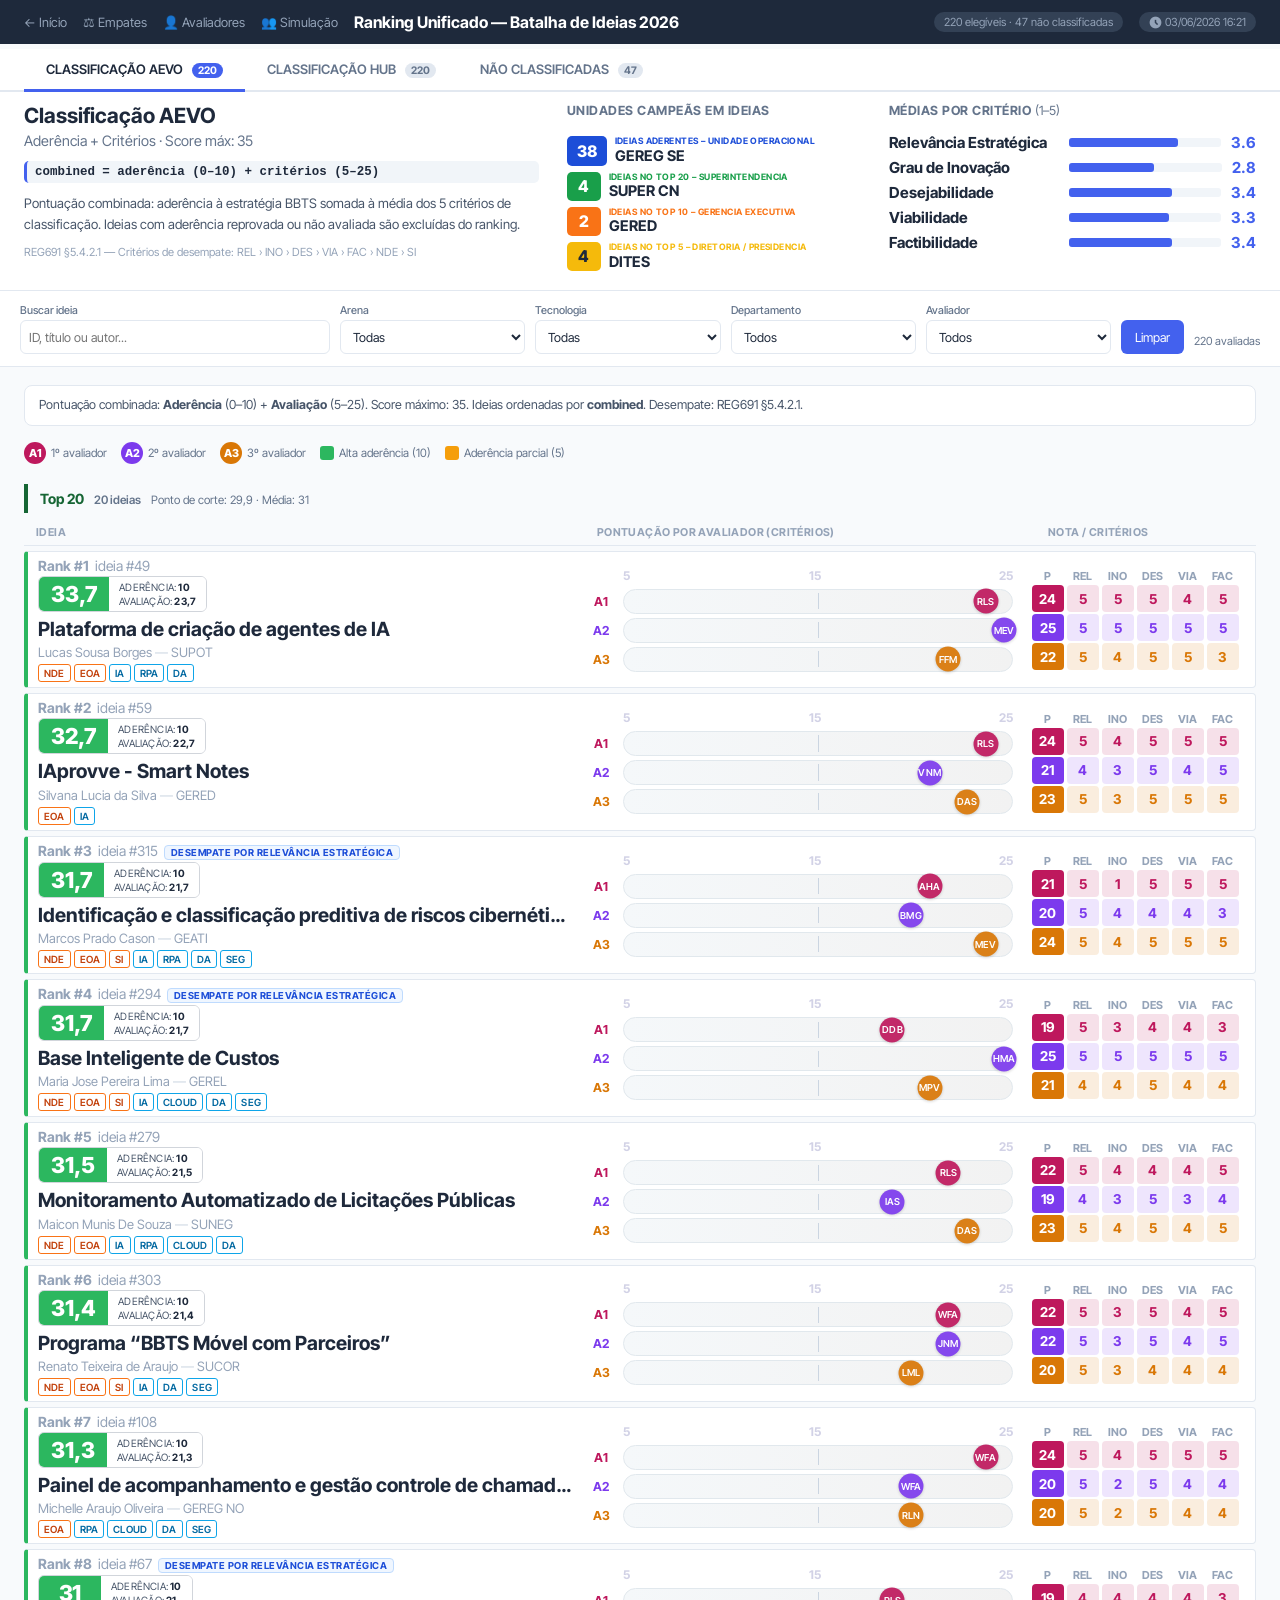
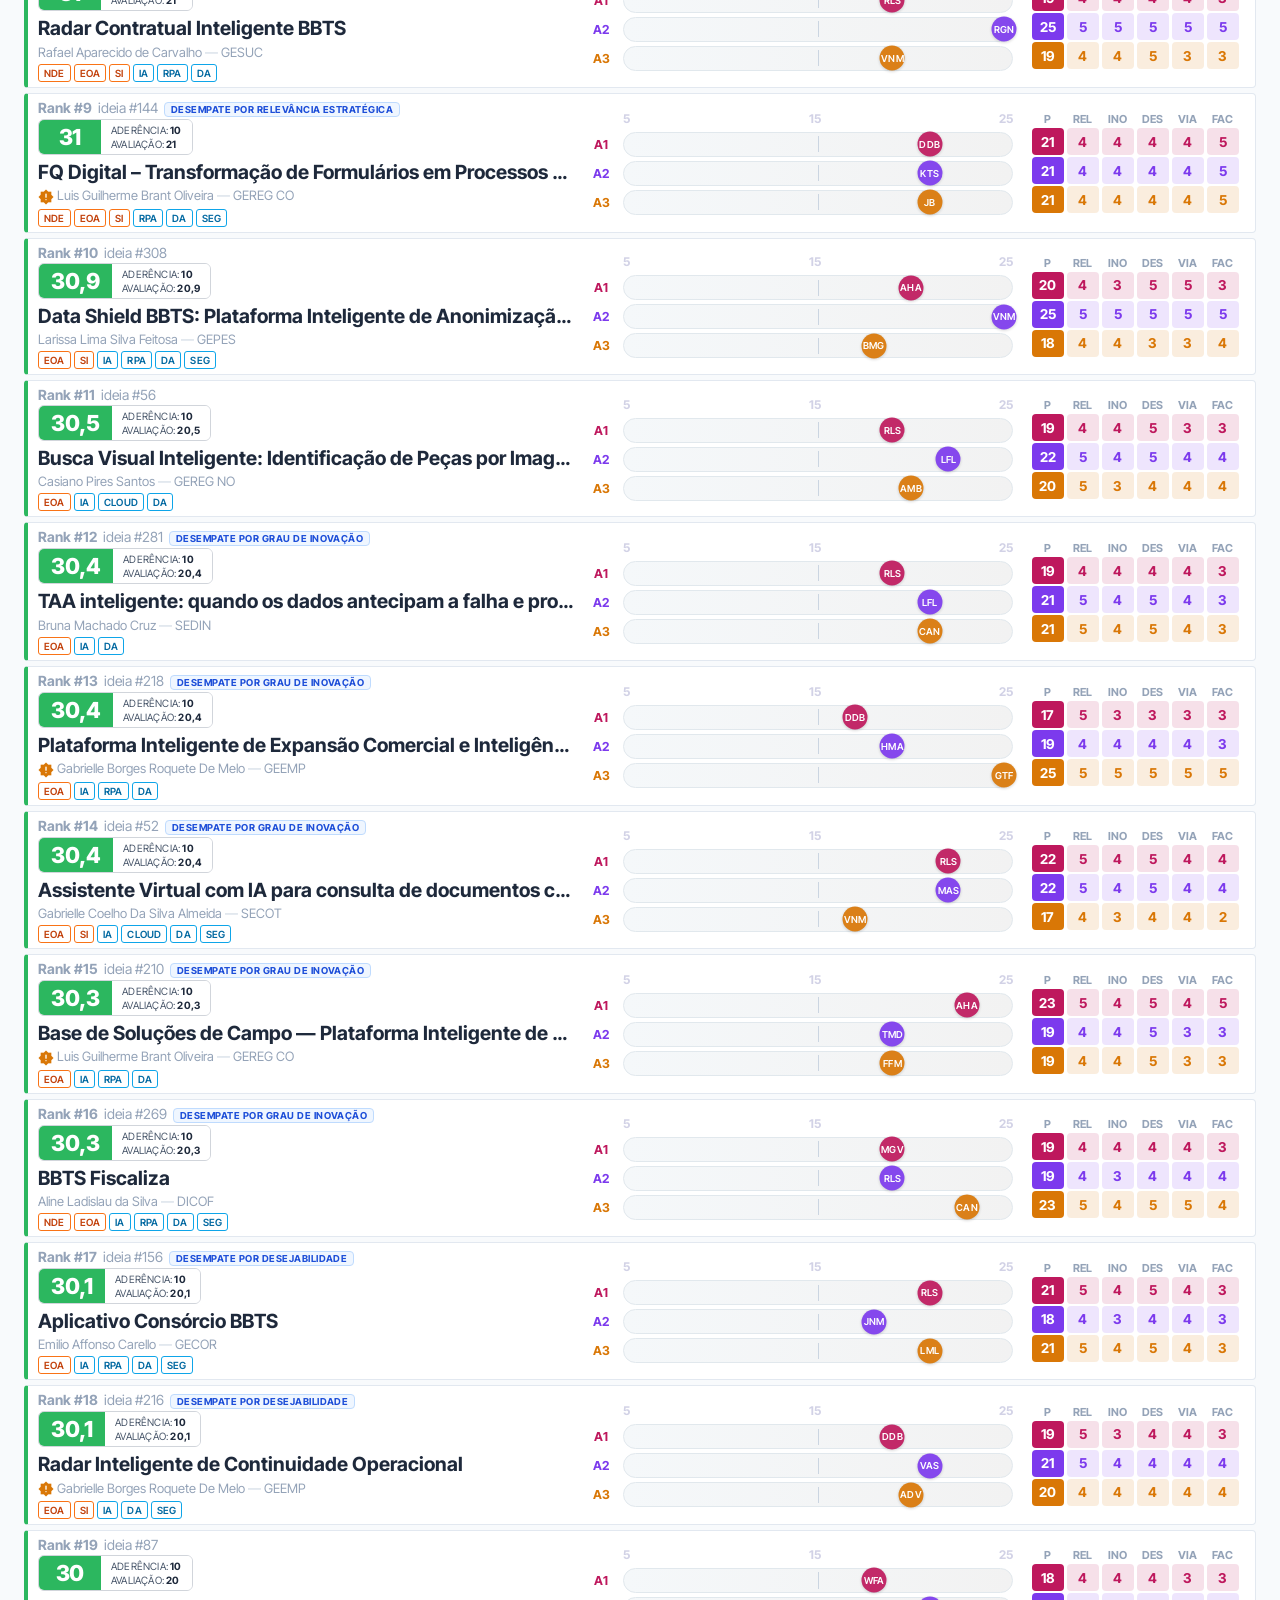
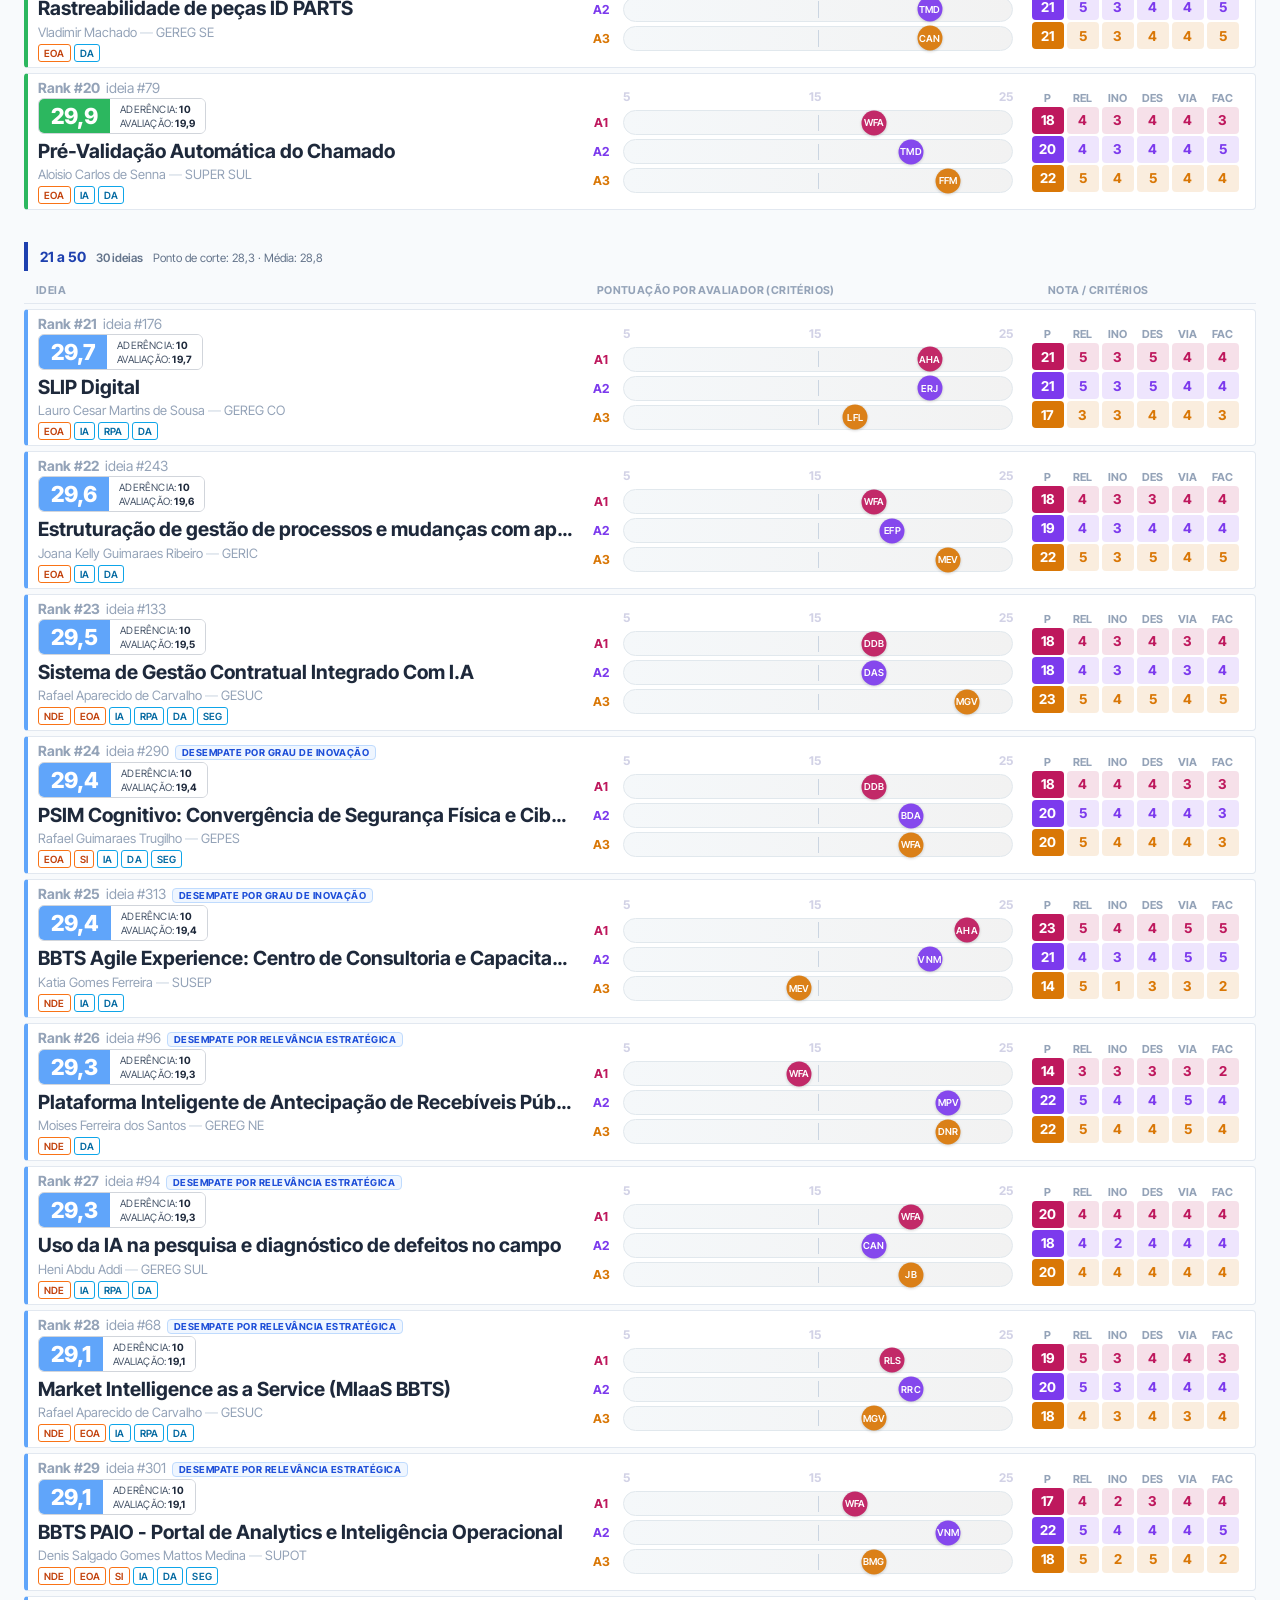
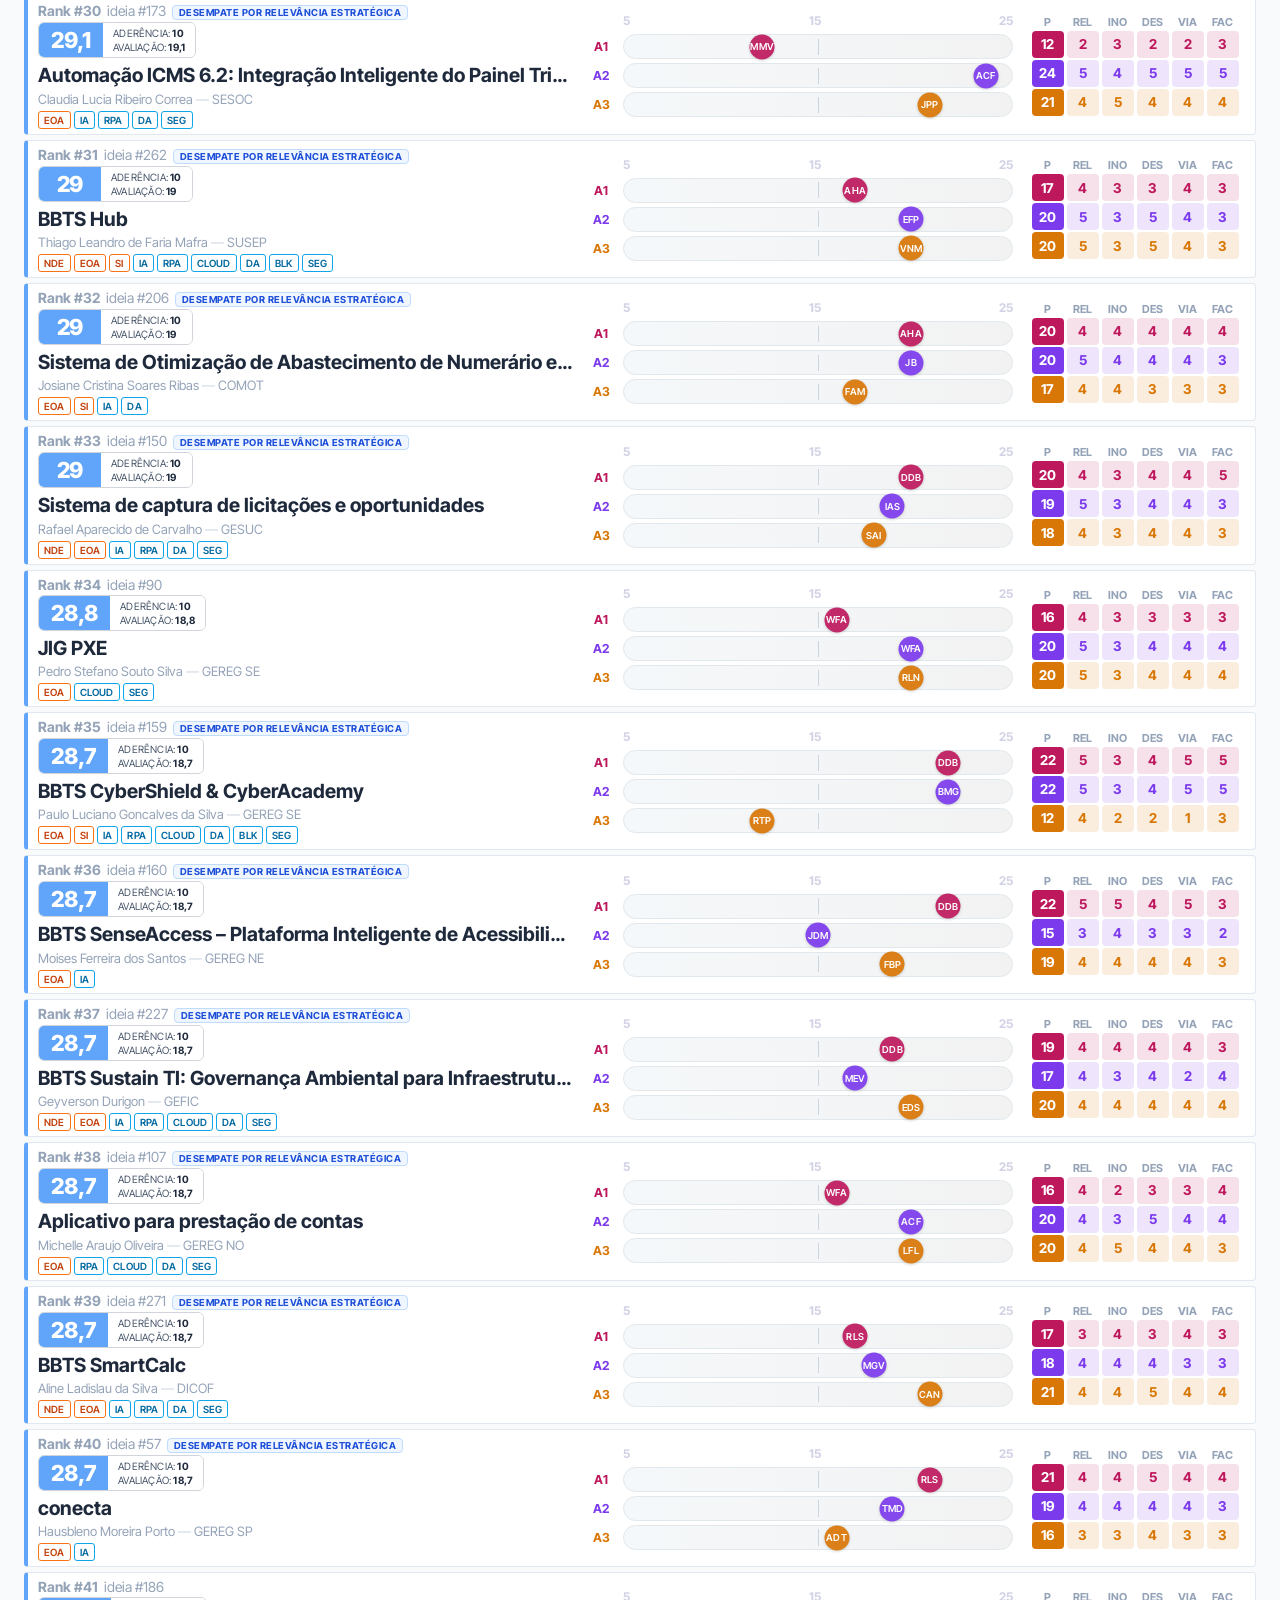
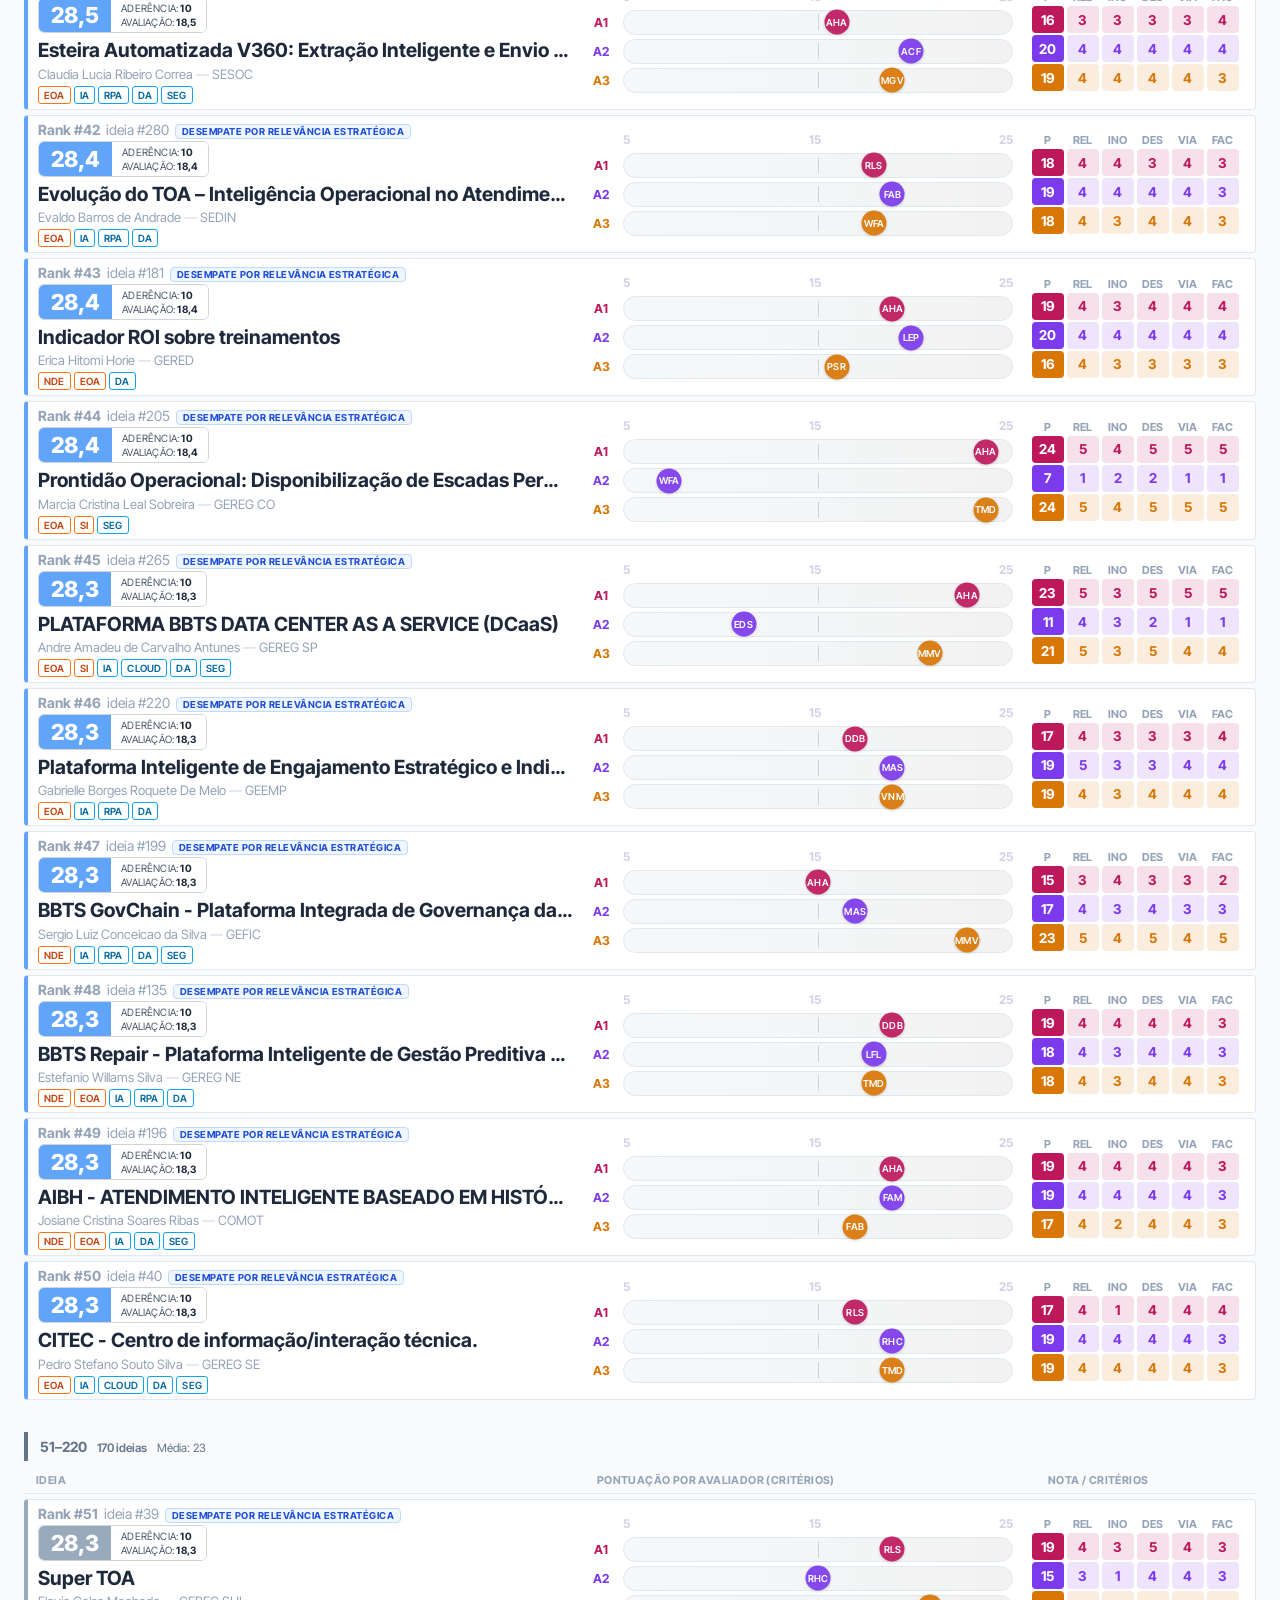
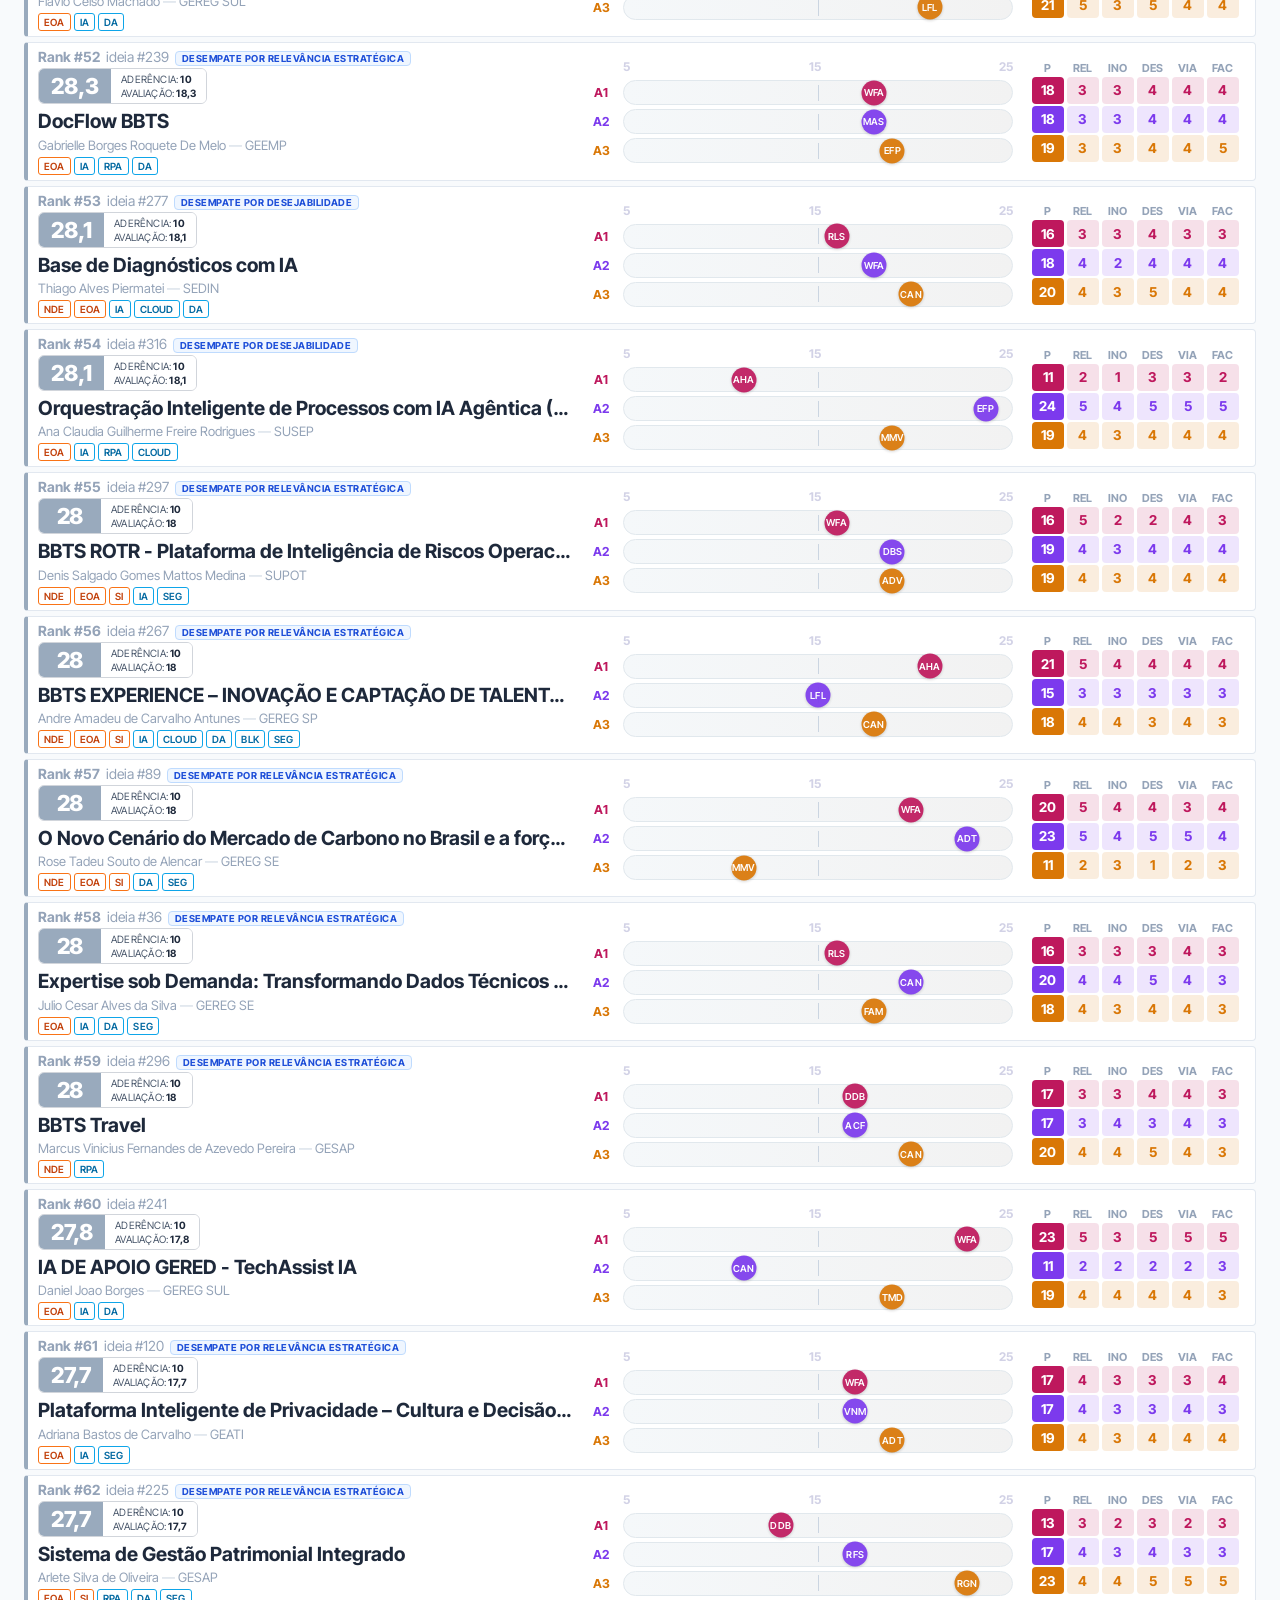
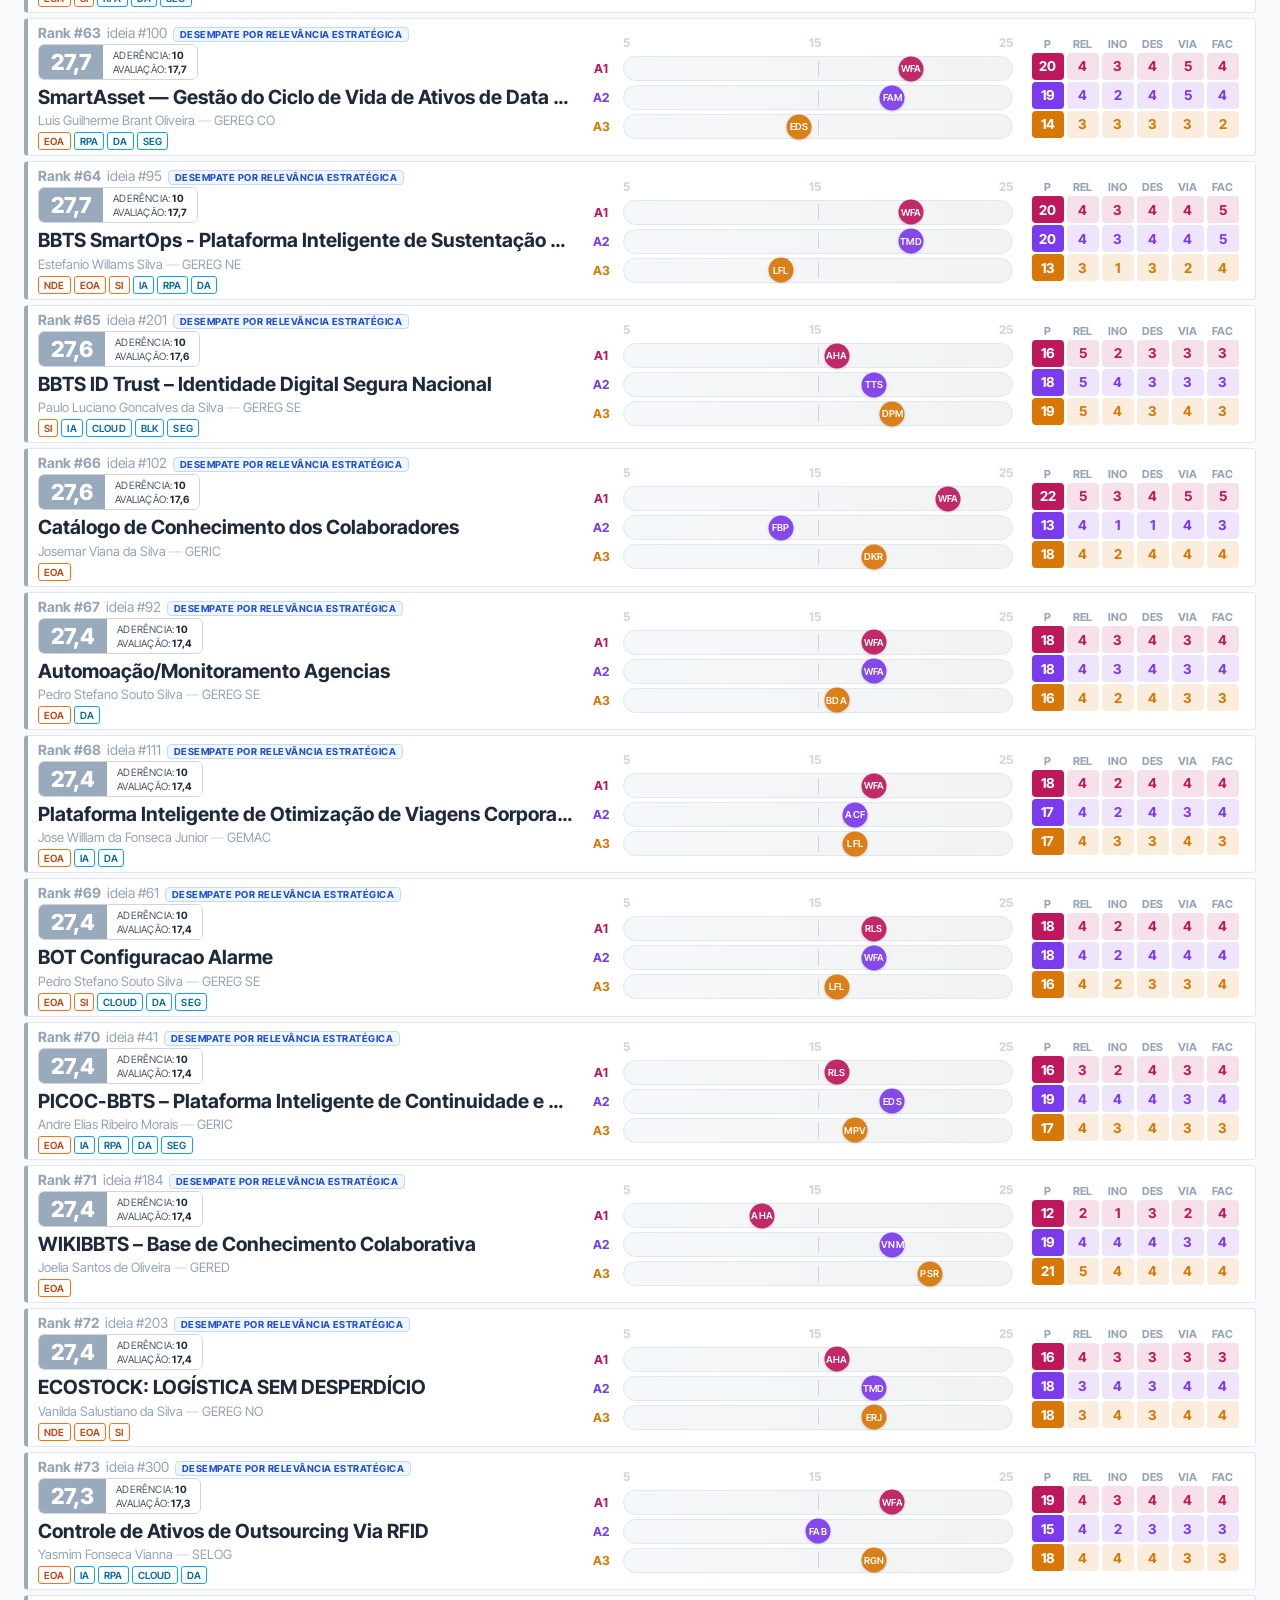
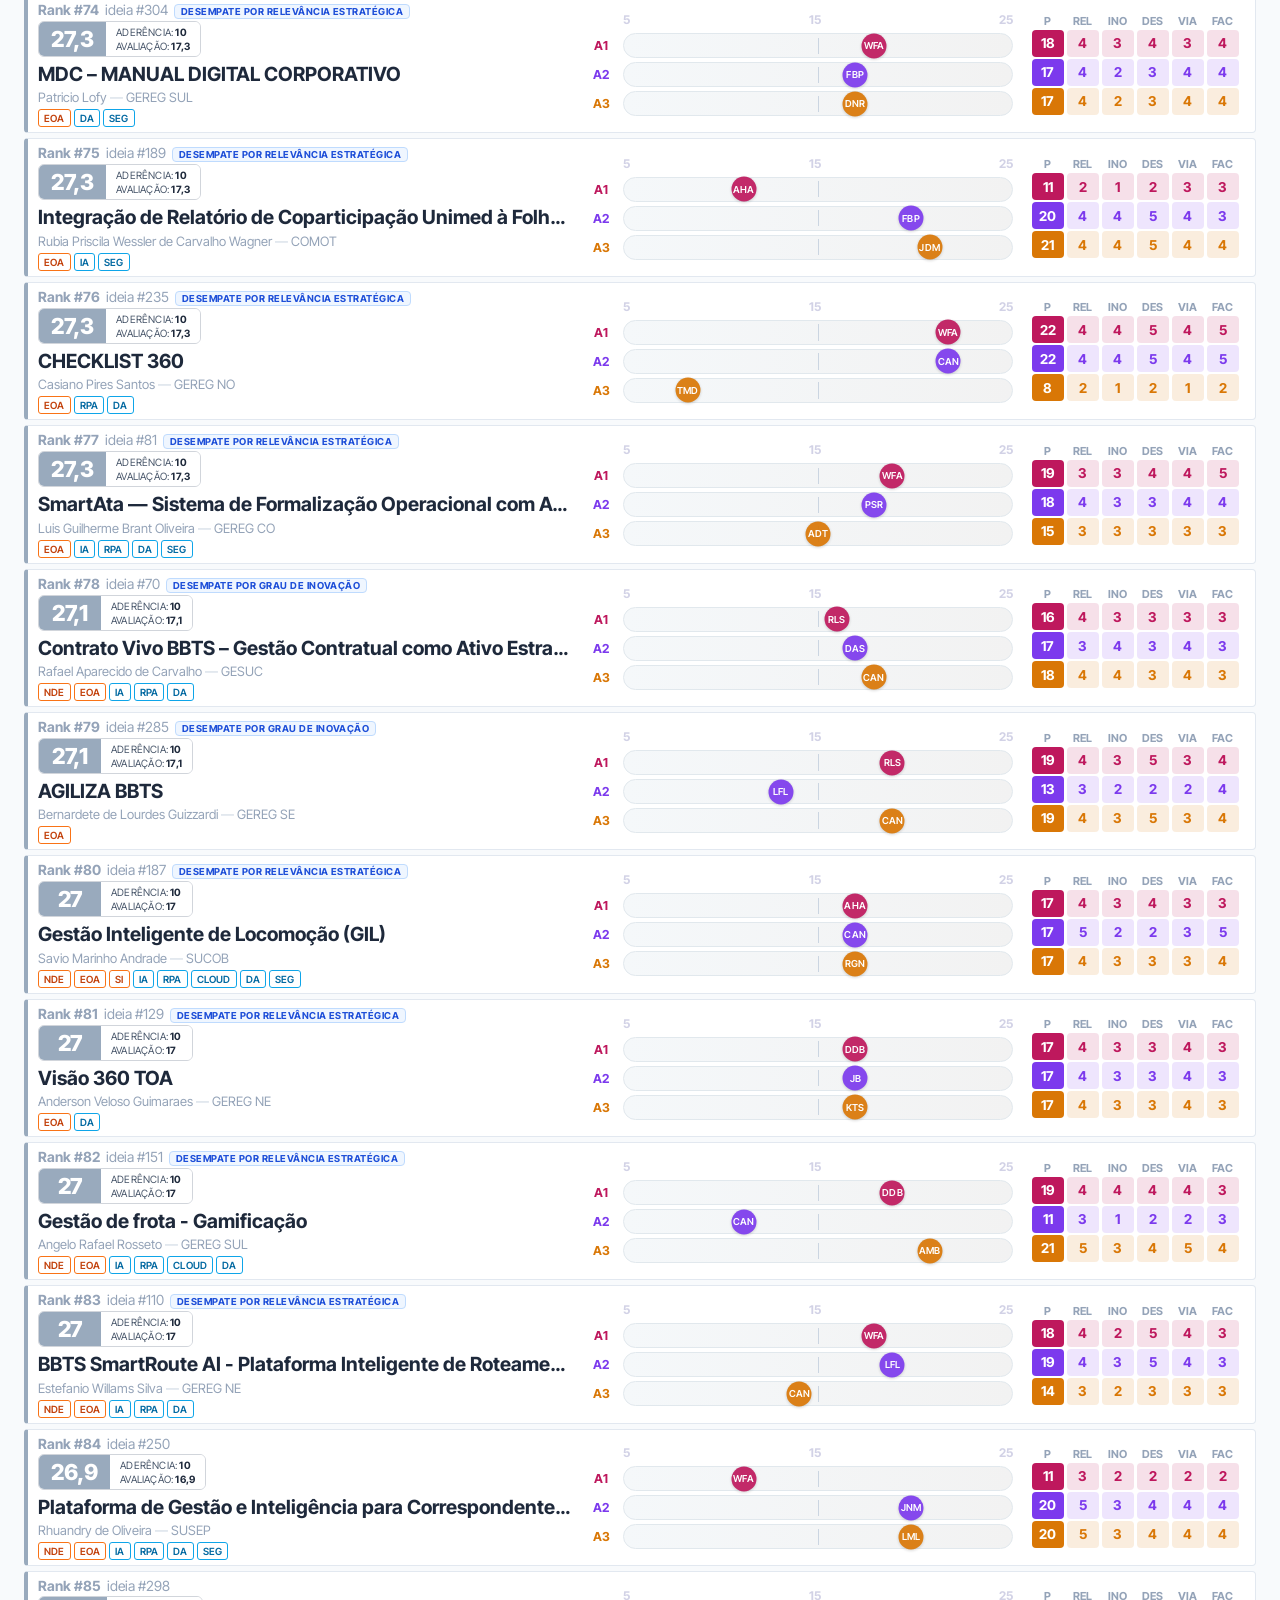
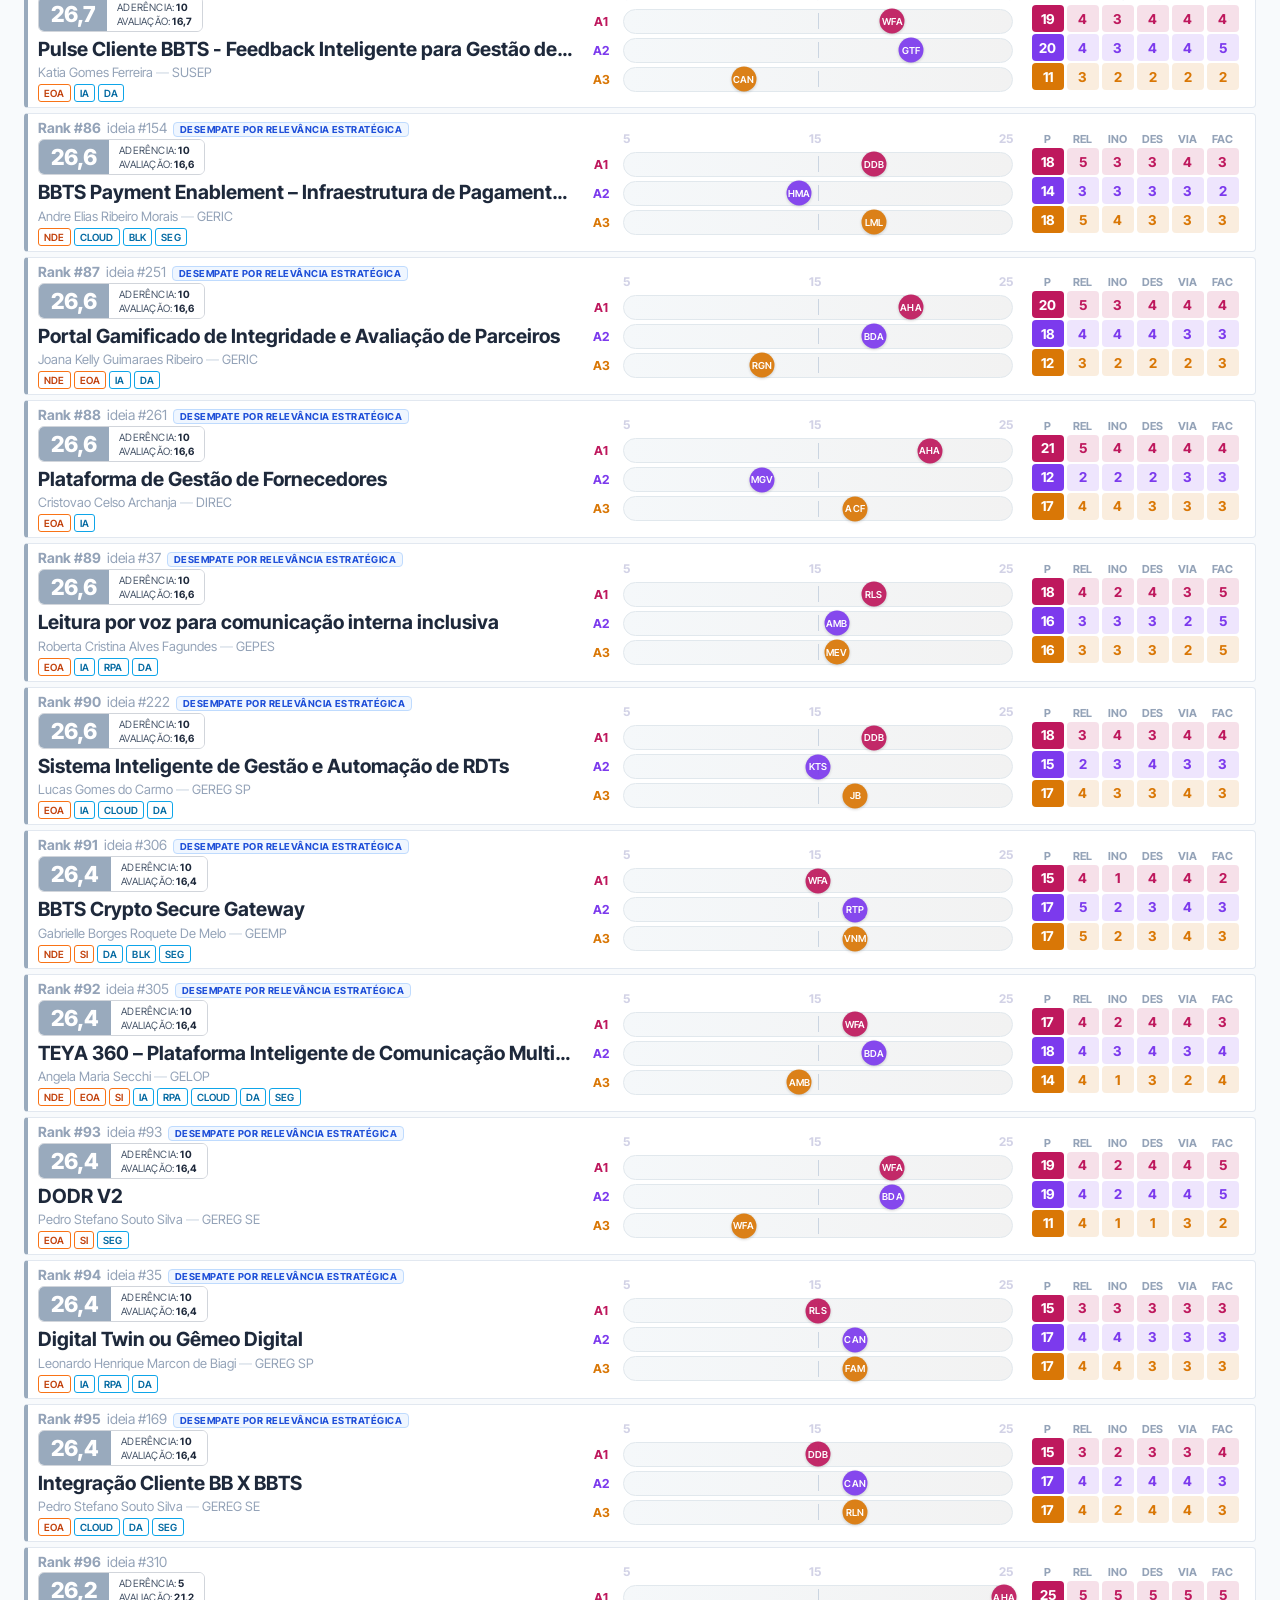
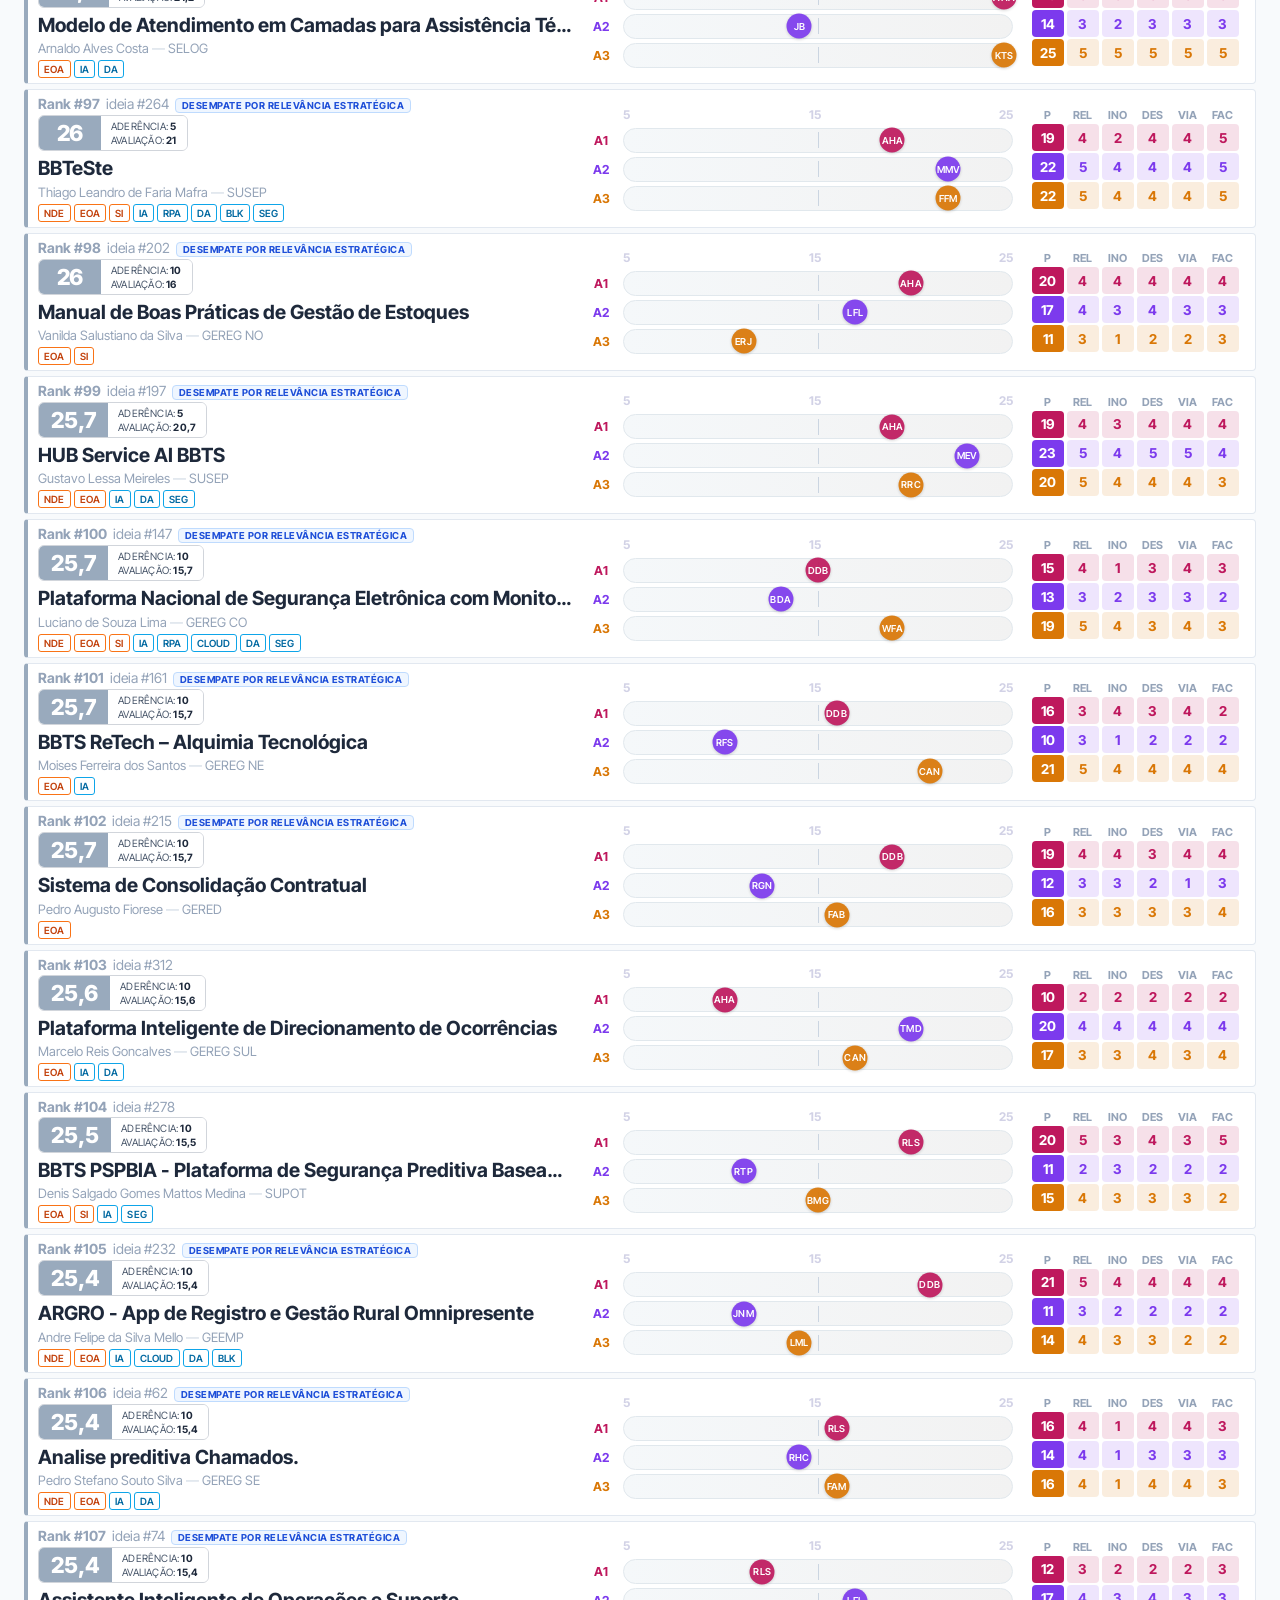
==== index.html @ 80dd2f0e "Atualizar ranking Batalha de Ideias 2026" ====
<!DOCTYPE html>
<html lang="pt-BR">
<head>
<meta charset="UTF-8">
<meta name="viewport" content="width=device-width,initial-scale=1">
<title>Ranking Unificado — Batalha de Ideias 2026</title>
<link rel="preconnect" href="https://fonts.googleapis.com">
<link rel="preconnect" href="https://fonts.gstatic.com" crossorigin>
<link href="https://fonts.googleapis.com/css2?family=Inter+Tight:ital,wght@0,300;0,400;0,500;0,600;0,700;1,400&display=swap" rel="stylesheet">
<link href="https://fonts.googleapis.com/css2?family=Material+Symbols+Outlined:opsz,wght,FILL,GRAD@24,400,0,0" rel="stylesheet">
<style>
:root{--bg:#f8fafc;--borda:#e2e8f0;--cinza:#64748b;--txt:#1e293b;}
*{box-sizing:border-box;margin:0;padding:0;}
body{font-family:'Inter Tight','Segoe UI',sans-serif;background:var(--bg);color:var(--txt);font-size:16px;}

header{background:#1e293b;color:#fff;padding:12px 24px;display:flex;align-items:center;gap:16px;position:sticky;top:0;z-index:200;flex-wrap:wrap;}
header a{color:#94a3b8;text-decoration:none;font-size:0.8rem;flex-shrink:0;transition:color .12s;}
header a:hover{color:#fff;}
header h1{font-size:1rem;font-weight:700;flex:1;}
.hbadge{margin-left:auto;font-size:0.7rem;background:#334155;padding:3px 10px;border-radius:20px;color:#94a3b8;flex-shrink:0;}

/* ── Tabs ── */
.tab-bar{background:#fff;border-bottom:2px solid var(--borda);display:flex;gap:0;padding:0 24px;position:sticky;top:49px;z-index:190;}
.tab-btn{padding:12px 22px;font-size:0.82rem;font-weight:600;font-family:inherit;background:none;border:none;border-bottom:3px solid transparent;margin-bottom:-2px;cursor:pointer;color:#64748b;transition:color .12s,border-color .12s;white-space:nowrap;}
.tab-btn:hover{color:var(--txt);}
.tab-btn.active{color:#1e293b;border-bottom-color:#4361ee;}
.tab-badge{font-size:0.65rem;font-weight:700;padding:1px 6px;border-radius:10px;margin-left:6px;background:#e2e8f0;color:#64748b;}
.tab-btn.active .tab-badge{background:#4361ee;color:#fff;}

.tab-panel{display:none;}
.tab-panel.active{display:block;}

/* ── Filters ── */
.filters{display:flex;gap:10px;padding:12px 20px;flex-wrap:wrap;align-items:flex-end;background:#fff;border-bottom:1px solid var(--borda);}
.f-group{flex:1 1 0;min-width:140px;max-width:210px;display:flex;flex-direction:column;gap:3px;}
.f-group.wide{flex:2 1 0;max-width:310px;}
.f-group>label{font-size:0.68rem;color:#64748b;font-weight:500;white-space:nowrap;}
.f-group>select,.f-group>input{width:100%;height:34px;padding:5px 8px;border:1px solid var(--borda);border-radius:6px;font-size:0.78rem;background:#fff;outline:none;color:var(--txt);font-family:inherit;}
.f-group>select:focus,.f-group>input:focus{border-color:#4361ee;}
.f-clear{height:34px;padding:5px 14px;background:#4361ee;color:#fff;border:none;border-radius:6px;font-size:0.78rem;font-family:inherit;cursor:pointer;align-self:flex-end;flex-shrink:0;}
.f-clear:hover{background:#3451d1;}
.f-stats{font-size:0.7rem;color:#64748b;align-self:flex-end;padding-bottom:6px;white-space:nowrap;}

/* ── Stats bar ── */
.stat-bar{background:#fff;border-bottom:1px solid var(--borda);padding:16px 24px;display:grid;grid-template-columns:1.4fr 0.8fr 1fr;gap:28px;}
.pb-col{display:flex;flex-direction:column;gap:4px;}
.pb-name{font-size:1.31rem;font-weight:700;}
.pb-cargo{font-size:0.9rem;color:var(--cinza);}
.pb-desc{font-size:0.97rem;color:#475569;line-height:1.6;margin-top:4px;}
.pb-sec-label{font-size:0.79rem;font-weight:700;text-transform:uppercase;letter-spacing:.5px;color:var(--cinza);margin-bottom:7px;}
.pb-stats{display:flex;flex-direction:column;gap:8px;}
.pb-stat-row{display:flex;align-items:center;gap:8px;}
.pb-stat-badge{font-size:0.88rem;font-weight:700;padding:2px 10px;border-radius:20px;flex-shrink:0;min-width:38px;text-align:center;}
.pb-stat-lbl{font-size:0.88rem;color:var(--txt);}
.pb-stat-corte{font-size:0.75rem;color:#94a3b8;margin-left:4px;}
.pb-hbars{display:flex;flex-direction:column;gap:6px;margin-bottom:6px;}
.pb-hbar-row{display:flex;align-items:center;gap:10px;}
.pb-hbar-label{font-size:0.95rem;font-weight:700;color:var(--txt);min-width:170px;}
.pb-hbar-track{flex:1;background:#f1f5f9;border-radius:3px;height:9px;max-width:200px;}
.pb-hbar-fill{height:100%;border-radius:3px;transition:width .3s;}
.pb-hbar-val{font-size:0.95rem;font-weight:700;min-width:18px;text-align:right;}

/* ── Ranking rows ── */
#content{padding:18px 24px;}
.dp-intro{font-size:0.78rem;color:#475569;background:#fff;padding:10px 14px;border-radius:8px;margin-bottom:16px;border:1px solid var(--borda);line-height:1.5;}
.dp-section{margin-bottom:32px;}
.dp-section-hd{border-left:4px solid;padding:6px 0 6px 12px;margin-bottom:10px;display:flex;align-items:baseline;gap:10px;flex-wrap:wrap;}
.dp-sec-title{font-size:0.88rem;font-weight:700;}
.dp-sec-count{font-size:0.73rem;font-weight:600;color:var(--cinza);}
.dp-sec-desc{font-size:0.72rem;color:var(--cinza);}
.dp-axis-hdr{display:grid;grid-template-columns:5fr 4fr 220px;gap:12px;padding:2px 0 6px;border-bottom:1px solid #e2e8f0;margin-bottom:4px;}
.dp-axis-rank-hdr{font-size:0.68rem;color:#94a3b8;font-weight:700;text-transform:uppercase;letter-spacing:.4px;padding:0 12px;}
.dp-row{display:grid;grid-template-columns:5fr 4fr 220px;gap:12px;padding:5px 10px;margin:5px 0;border:1px solid #e2e8f0;border-left:4px solid #cbd5e1;align-items:center;cursor:pointer;border-radius:4px;background:#fff;}
.dp-row:hover{background:#eef2ff!important;}
.dp-label{min-width:0;}
.dp-rank-row{display:flex;align-items:baseline;gap:6px;margin-bottom:2px;}
.dp-rank-lbl{font-size:0.875rem;font-weight:700;color:#94a3b8;}
.dp-idea-id{font-size:0.875rem;font-weight:400;color:#94a3b8;}
.dp-ltitle{font-size:1.22rem;font-weight:700;color:var(--txt);line-height:1.3;white-space:nowrap;overflow:hidden;text-overflow:ellipsis;}
.dp-lautor{font-size:0.81rem;color:#94a3b8;margin-top:2px;white-space:nowrap;overflow:hidden;text-overflow:ellipsis;align-items:start;}
.dp-chips{display:flex;gap:3px;flex-wrap:wrap;margin-top:4px;}
.dp-chip{font-size:0.62rem;font-weight:600;padding:2px 5px;border-radius:3px;border:1px solid #CDCDCD;background:transparent;color:#64748b;white-space:nowrap;letter-spacing:.2px;}
.dp-chip-arena{border-color:#f97316;color:#c2410c;}
.dp-chip-tec{border-color:#0ea5e9;color:#0369a1;}
.dp-chip-ineleg{border-color:#dc2626;color:#dc2626;background:#fef2f2;}
.dp-tiebreak{font-size:0.6rem;font-weight:700;color:#1d4ed8;background:#eff6ff;border:1px solid #bfdbfe;border-radius:4px;padding:1px 6px;text-transform:uppercase;letter-spacing:.05em;white-space:nowrap;}

/* Score v1 (avg_total) */
.dp-score-v1{display:inline-flex;align-items:center;border-radius:6px;overflow:hidden;border:1px solid #d1d5db;margin-bottom:5px;flex-shrink:0;}
.dp-score-v1-badge{font-size:1.38rem;font-weight:800;color:#fff;padding:4px 12px;display:flex;align-items:center;justify-content:center;min-width:62px;letter-spacing:-.2px;}
.dp-score-v1-meta{background:#fff;display:flex;flex-direction:column;justify-content:center;padding:3px 10px;gap:2px;}
.dp-score-v1-row{font-size:0.63rem;color:#475569;white-space:nowrap;letter-spacing:.02em;}
.dp-score-v1-row b{color:#1e293b;font-weight:700;}

/* Score v2 (combined) */
.dp-score-v2{display:flex;align-items:stretch;border-radius:6px;overflow:hidden;border:1px solid #d1d5db;margin-bottom:5px;flex-shrink:0;width:fit-content;}
.dp-score-v2-badge{font-size:1.38rem;font-weight:800;color:#fff;padding:4px 12px;display:flex;align-items:center;justify-content:center;min-width:62px;letter-spacing:-.2px;}
.dp-score-v2-meta{background:#fff;display:flex;flex-direction:column;justify-content:center;padding:3px 10px;gap:2px;}
.dp-score-v2-row{font-size:0.63rem;color:#475569;white-space:nowrap;letter-spacing:.02em;}
.dp-score-v2-row b{color:#1e293b;font-weight:700;}

.dp-track-wrap{display:flex;flex-direction:column;gap:4px;}
.dp-track-row{display:flex;align-items:center;gap:6px;}
.dp-track-av-label{width:32px;font-size:0.775rem;font-weight:700;text-align:center;flex-shrink:0;}
.dp-axis-labels-row{display:flex;align-items:center;gap:6px;margin-bottom:2px;}
.dp-axis-labels-spacer{width:32px;flex-shrink:0;}
.dp-axis-labels{flex:1;display:flex;justify-content:space-between;font-size:0.75rem;color:#d2d2e6;font-weight:700;}
.dp-track{position:relative;flex:1;border-radius:30px;background:linear-gradient(to right,#f5f8fa,#f2f2f2);border:1px solid #e1e8ed;}
.dp-track-empty{flex:1;height:25px;border-radius:10px;background:#f8fafc;border:1px dashed #e2e8f0;}
.dp-mid-mark{position:absolute;left:50%;top:15%;width:1px;height:70%;background:#cbd5e1;}
.dp-dot{position:absolute;border-radius:50%;top:50%;transform:translate(-50%,-50%);opacity:.92;transition:opacity .1s,transform .1s;display:flex;align-items:center;justify-content:center;font-size:0.6rem;font-weight:600;color:#fff;line-height:0;cursor:default;box-shadow:0 1px 3px rgba(0,0,0,.18);letter-spacing:0.2px;}
.dp-dot:hover{opacity:1;transform:translate(-50%,-50%) scale(1.15);z-index:5;}
.dp-right{display:flex;flex-direction:column;align-items:center;gap:5px;}
.dp-crits{display:flex;flex-direction:column;gap:2px;}
.dp-crit-row{display:flex;align-items:center;gap:3px;}
.dp-crit-item{display:flex;flex-direction:column;align-items:center;gap:2px;}
.dp-crit-lbl{font-size:0.69rem;font-weight:700;color:#94a3b8;text-transform:uppercase;letter-spacing:.3px;}
.dp-crit-total{display:inline-flex;align-items:center;justify-content:center;width:32px;height:27px;border-radius:4px;font-size:0.85rem;font-weight:700;flex-shrink:0;}
.dp-crit-total-lbl{width:32px;font-size:0.69rem;font-weight:700;color:#94a3b8;text-transform:uppercase;text-align:center;flex-shrink:0;}
.sc{display:inline-flex;align-items:center;justify-content:center;min-width:32px;height:27px;border-radius:4px;font-size:0.85rem;font-weight:700;padding:0 2px;}

.no-score-section{margin-bottom:20px;}
.no-score-hd{font-size:0.8rem;font-weight:600;color:#64748b;border-left:4px solid #cbd5e1;padding:4px 0 4px 12px;margin-bottom:8px;}
.no-score-subhd{font-size:0.72rem;font-weight:600;color:#92400e;padding:6px 0 4px 0;}
.no-score-subhd.red{color:#991b1b;}
.no-score-grid{display:flex;flex-wrap:wrap;gap:6px;margin-bottom:10px;}
.no-score-chip{font-size:0.72rem;background:#fff;border:1px solid var(--borda);border-radius:6px;padding:4px 8px;color:var(--cinza);}
.no-score-chip.na-impl{background:#fef3c7;color:#92400e;border-color:#fde68a;cursor:help;}
.no-score-chip.na-ader{background:#fee2e2;color:#991b1b;border-color:#fca5a5;cursor:help;}
.no-score-chip.na-ineleg{background:#fce7f3;color:#9d174d;border-color:#fbcfe8;cursor:help;}
.relatorios-section{margin-top:32px;padding:16px 20px;background:#fff;border:1px solid var(--borda);border-radius:10px;}
.relatorios-title{font-size:0.75rem;font-weight:700;text-transform:uppercase;letter-spacing:.06em;color:var(--cinza);margin-bottom:12px;}
.relatorios-grid{display:flex;flex-wrap:wrap;gap:8px;}
.relatorio-card{display:flex;align-items:center;gap:8px;padding:8px 14px;background:#f8fafc;border:1px solid var(--borda);border-radius:8px;text-decoration:none;color:var(--txt);transition:background .12s,border-color .12s;}
.relatorio-card:hover{background:#eef2ff;border-color:#c7d2fe;}
.relatorio-card .rel-icon{font-size:20px;flex-shrink:0;}
.relatorio-card .rel-info{display:flex;flex-direction:column;gap:1px;}
.relatorio-card .rel-nome{font-size:0.8rem;font-weight:600;color:#1e293b;}
.relatorio-card .rel-size{font-size:0.68rem;color:var(--cinza);}
.dp-legend{display:flex;gap:14px;flex-wrap:wrap;margin-bottom:20px;align-items:center;}
.dp-leg-item{display:flex;align-items:center;gap:5px;font-size:0.72rem;color:var(--cinza);}
.dp-leg-dot{width:22px;height:22px;border-radius:50%;flex-shrink:0;display:flex;align-items:center;justify-content:center;font-size:11px;font-weight:800;color:#fff;}
.empty-state{padding:48px;text-align:center;color:var(--cinza);font-size:0.88rem;}

/* ── NÃO CLASSIFICADAS grid ── */
.nc-section-hd{display:flex;align-items:baseline;gap:10px;flex-wrap:wrap;border-left:4px solid #dc2626;padding:6px 0 6px 12px;margin-bottom:16px;}
.nc-section-title{font-size:0.95rem;font-weight:700;color:#dc2626;}
.nc-section-count{font-size:0.73rem;font-weight:600;color:var(--cinza);}
.nc-section-desc{font-size:0.72rem;color:var(--cinza);}
.nc-grid{display:grid;grid-template-columns:repeat(auto-fill,minmax(220px,1fr));gap:12px;margin-bottom:32px;}
.nc-card{background:#fff;border:1px solid var(--borda);border-radius:8px;padding:14px;display:flex;flex-direction:column;gap:6px;border-left:3px solid #dc2626;}
.nc-meta{display:inline-flex;align-items:center;justify-content:center;background:#dc2626;color:#fff;font-size:0.7rem;font-weight:600;letter-spacing:-.2px;padding:3px 10px;border-radius:5px;width:fit-content;}
.nc-title{font-size:0.88rem;font-weight:700;color:var(--txt);line-height:1.3;}
.nc-author{font-size:0.75rem;color:#94a3b8;}
.nc-badges{display:flex;gap:4px;flex-wrap:wrap;margin-top:2px;}
.nc-badge{font-size:0.65rem;font-weight:600;padding:2px 7px;border-radius:4px;border:1px solid;white-space:nowrap;}

/* ── Painel de Metodologia ── */
.pb-col-metodo{flex:1.6;min-width:260px;max-width:360px;display:flex;flex-direction:column;gap:5px;font-size:0.8rem;}
.pb-metodo-title{font-size:1rem;font-weight:700;color:var(--txt);}
.pb-metodo-sub{font-size:0.72rem;color:var(--cinza);margin-bottom:2px;}
.pb-metodo-formula{font-family:monospace;font-size:0.78rem;background:#f1f5f9;color:#1e293b;padding:4px 8px;border-radius:5px;border-left:3px solid #4361ee;font-weight:600;}
.pb-metodo-desc{font-size:0.8rem;color:#475569;line-height:1.5;}
.pb-metodo-dot{font-size:0.75rem;color:var(--cinza);line-height:1.5;}
.pb-metodo-ref{font-size:0.7rem;color:#94a3b8;margin-top:2px;}
.material-symbols-outlined{font-family:'Material Symbols Outlined';font-variation-settings:'FILL' 1,'wght' 700,'GRAD' 0,'opsz' 24;font-size:24px;line-height:1;display:inline-block;font-style:normal;font-weight:normal;letter-spacing:normal;text-transform:none;white-space:nowrap;word-wrap:normal;-webkit-font-feature-settings:'liga';-webkit-font-smoothing:antialiased;}
.ms-alert{font-family:'Material Symbols Outlined';font-variation-settings:'FILL' 1,'wght' 400,'GRAD' 0,'opsz' 24;font-size:16px;vertical-align:middle;color:#d97706;margin-right:3px;line-height:1;font-style:normal;display:inline-block;-webkit-font-feature-settings:'liga';-webkit-font-smoothing:antialiased;}
</style>
</head>
<body>
<header>
  <a href="index.html">← Início</a>
  <a href="relatorio_empates.html">⚖ Empates</a>
  <a href="painel_avaliadores.html">👤 Avaliadores</a>
  <a href="simulacao_perfis.html">👥 Simulação</a>
  <h1>Ranking Unificado — Batalha de Ideias 2026</h1>
  <div class="hbadge" id="hbadge">220 elegíveis · 47 não classificadas</div>
  <div class="hbadge" title="Última atualização"><span class="material-symbols-outlined" style="font-size:13px;vertical-align:middle;margin-right:3px">schedule</span>03/06/2026 16:21</div>
</header>

<div class="tab-bar">
  <button class="tab-btn active" data-tab="t1">
    CLASSIFICAÇÃO AEVO <span class="tab-badge" id="badge-t1">220</span>
  </button>
  <button class="tab-btn" data-tab="t2">
    CLASSIFICAÇÃO HUB <span class="tab-badge" id="badge-t2">220</span>
  </button>
  <button class="tab-btn" data-tab="t3">
    NÃO CLASSIFICADAS <span class="tab-badge" id="badge-t3">47</span>
  </button>
</div>

<!-- ── TAB 1 ── -->
<div class="tab-panel active" id="panel-t1">
  <div id="statbar-t1"></div>
  <div class="filters">
    <div class="f-group wide"><label>Buscar ideia</label><input id="q1" type="text" placeholder="ID, título ou autor..."></div>
    <div class="f-group"><label>Arena</label><select id="arena1"><option value="">Todas</option></select></div>
    <div class="f-group"><label>Tecnologia</label><select id="tec1"><option value="">Todas</option></select></div>
    <div class="f-group"><label>Departamento</label><select id="dept1"><option value="">Todos</option></select></div>
    <div class="f-group"><label>Avaliador</label><select id="av1"><option value="">Todos</option></select></div>
    <button class="f-clear" onclick="clearFilters(1)">Limpar</button>
    <span class="f-stats" id="stats1"></span>
  </div>
  <div id="content-t1" style="padding:18px 24px"></div>
</div>

<!-- ── TAB 2 ── -->
<div class="tab-panel" id="panel-t2">
  <div id="statbar-t2"></div>
  <div class="filters">
    <div class="f-group wide"><label>Buscar ideia</label><input id="q2" type="text" placeholder="ID, título ou autor..."></div>
    <div class="f-group"><label>Arena</label><select id="arena2"><option value="">Todas</option></select></div>
    <div class="f-group"><label>Tecnologia</label><select id="tec2"><option value="">Todas</option></select></div>
    <div class="f-group"><label>Departamento</label><select id="dept2"><option value="">Todos</option></select></div>
    <div class="f-group"><label>Avaliador</label><select id="av2"><option value="">Todos</option></select></div>
    <button class="f-clear" onclick="clearFilters(2)">Limpar</button>
    <span class="f-stats" id="stats2"></span>
  </div>
  <div id="content-t2" style="padding:18px 24px"></div>
</div>

<!-- ── TAB 3 ── -->
<div class="tab-panel" id="panel-t3">
  <div id="statbar-t3"></div>
  <div class="filters">
    <div class="f-group wide"><label>Buscar ideia</label><input id="q3" type="text" placeholder="ID, título ou autor..."></div>
    <div class="f-group"><label>Arena</label><select id="arena3"><option value="">Todas</option></select></div>
    <div class="f-group"><label>Tecnologia</label><select id="tec3"><option value="">Todas</option></select></div>
    <div class="f-group"><label>Motivo de exclusão</label><select id="motivo3"><option value="">Todos</option><option value="aderencia">Sem Aderência</option><option value="ineleg">Não Elegíveis</option><option value="impl">Implementação Prévia</option></select></div>
    <button class="f-clear" onclick="clearFilters(3)">Limpar</button>
    <span class="f-stats" id="stats3"></span>
  </div>
  <div id="content-t3" style="padding:18px 24px"></div>
</div>

<script>
var DATA_T1      = [{"id": 49, "tit": "Plataforma de criação de agentes de IA ", "aut": "Lucas Sousa Borges", "arenas": ["Negócios Digitais Escaláveis", "Eficiência Operacional e Automação"], "tecs": ["IA / IA Generativa", "Hiperautomação / RPA", "Dados / Analytics"], "dept": "SUPOT", "cargo_autor": "ANALISTA DE TECNOLOGIA III", "empresa_autor": "BB TECNOLOGIA E SERVICOS S.A", "ineleg_motivo": "", "rank": 1, "tot": 23.7, "ader": 10.0, "comb": 33.7, "avg": {"REL": 5.0, "FAC": 4.3, "VIA": 4.7, "DES": 5.0, "INO": 4.7}, "sets": [{"REL": 5, "FAC": 5, "VIA": 4, "DES": 5, "INO": 5, "total": 24, "av": "Rafael Luiz Velozo Santiago", "dept": "GOVIT", "cargo": ""}, {"REL": 5, "FAC": 5, "VIA": 5, "DES": 5, "INO": 5, "total": 25, "av": "Manoel Enison Ramos Viana", "dept": ".GEAPE.DITES.PRESI.CONAD.BBTS", "cargo": "GERENTE DE DIVISAO"}, {"REL": 5, "FAC": 3, "VIA": 5, "DES": 5, "INO": 4, "total": 22, "av": "Fabiano Felix Macedo", "dept": ".GESIT.DITES.PRESI.CONAD.COBRA", "cargo": "GERENTE DE DIVISAO"}], "avsa": ["Rafael Luiz Velozo Santiago", "Manoel Enison Ramos Viana", "Fabiano Felix Macedo"], "tipo": "CLT/BBTS", "tb": null, "nar": null, "nara": null}, {"id": 59, "tit": "IAprovve - Smart Notes", "aut": "Silvana Lucia da Silva", "arenas": ["Eficiência Operacional e Automação"], "tecs": ["IA / IA Generativa"], "dept": "GERED", "cargo_autor": "ASSESSOR SENIOR", "empresa_autor": "BB TECNOLOGIA E SERVICOS S.A", "ineleg_motivo": "", "rank": 2, "tot": 22.7, "ader": 10.0, "comb": 32.7, "avg": {"REL": 4.7, "FAC": 5.0, "VIA": 4.7, "DES": 5.0, "INO": 3.3}, "sets": [{"REL": 5, "FAC": 5, "VIA": 5, "DES": 5, "INO": 4, "total": 24, "av": "Rafael Luiz Velozo Santiago", "dept": "GOVIT", "cargo": ""}, {"REL": 4, "FAC": 5, "VIA": 4, "DES": 5, "INO": 3, "total": 21, "av": "Vera Neves Mafra", "dept": ".GEATI.DITES.PRESI.CONAD.BBTS", "cargo": "GERENTE DE DIVISAO"}, {"REL": 5, "FAC": 5, "VIA": 5, "DES": 5, "INO": 3, "total": 23, "av": "Diego Alves da Silva", "dept": ".GESUC.DIAFI.PRESI.CONAD", "cargo": "GERENTE DE DIVISAO"}], "avsa": ["Rafael Luiz Velozo Santiago", "Vera Neves Mafra", "Diego Alves da Silva"], "tipo": "CLT/BBTS", "tb": null, "nar": null, "nara": null}, {"id": 315, "tit": "Identificação e classificação preditiva de riscos cibernéticos com apoio de IA", "aut": "Marcos Prado Cason", "arenas": ["Negócios Digitais Escaláveis", "Eficiência Operacional e Automação", "Segurança Integrada"], "tecs": ["IA / IA Generativa", "Hiperautomação / RPA", "Dados / Analytics", "Segurança / Privacidade"], "dept": "GEATI", "cargo_autor": "ASSESSOR SENIOR", "empresa_autor": "BB TECNOLOGIA E SERVICOS S.A", "ineleg_motivo": "", "rank": 3, "tot": 21.7, "ader": 10.0, "comb": 31.7, "avg": {"REL": 5.0, "FAC": 4.3, "VIA": 4.7, "DES": 4.7, "INO": 3.0}, "sets": [{"REL": 5, "FAC": 5, "VIA": 5, "DES": 5, "INO": 1, "total": 21, "av": "Alexandre Henrique Figueiroa De Araujo", "dept": "GOVIT", "cargo": ""}, {"REL": 5, "FAC": 3, "VIA": 4, "DES": 4, "INO": 4, "total": 20, "av": "Bruno Martins Guimaraes", "dept": ".GESEC.DITES.PRESI.CONAD", "cargo": "GERENTE DE DIVISAO"}, {"REL": 5, "FAC": 5, "VIA": 5, "DES": 5, "INO": 4, "total": 24, "av": "Manoel Enison Ramos Viana", "dept": ".GEAPE.DITES.PRESI.CONAD.BBTS", "cargo": "GERENTE DE DIVISAO"}], "avsa": ["Alexandre Henrique Figueiroa De Araujo", "Bruno Martins Guimaraes", "Manoel Enison Ramos Viana"], "tipo": "CLT/BBTS", "tb": "Relevância Estratégica", "nar": null, "nara": null}, {"id": 294, "tit": "Base Inteligente de Custos", "aut": "Maria Jose Pereira Lima", "arenas": ["Negócios Digitais Escaláveis", "Eficiência Operacional e Automação", "Segurança Integrada"], "tecs": ["IA / IA Generativa", "MultiCloud / Cloud", "Dados / Analytics", "Segurança / Privacidade", "Não sei informar"], "dept": "GEREL", "cargo_autor": "ASSESSOR MASTER", "empresa_autor": "BB TECNOLOGIA E SERVICOS S.A", "ineleg_motivo": "", "rank": 4, "tot": 21.7, "ader": 10.0, "comb": 31.7, "avg": {"REL": 4.7, "FAC": 4.0, "VIA": 4.3, "DES": 4.7, "INO": 4.0}, "sets": [{"REL": 5, "FAC": 3, "VIA": 4, "DES": 4, "INO": 3, "total": 19, "av": "Daniela Dos Santos Batista", "dept": "GOVIT", "cargo": ""}, {"REL": 5, "FAC": 5, "VIA": 5, "DES": 5, "INO": 5, "total": 25, "av": "Heubert Mesentier de Araujo", "dept": ".GEREL.DITES.PRESI.CONAD", "cargo": "GERENTE DE DIVISAO_"}, {"REL": 4, "FAC": 4, "VIA": 4, "DES": 5, "INO": 4, "total": 21, "av": "Miguel Pires Vilella", "dept": ".GECON.DIAFI.PRESI.CONAD", "cargo": "GERENTE DE DIVISAO"}], "avsa": ["Daniela Dos Santos Batista", "Heubert Mesentier de Araujo", "Miguel Pires Vilella"], "tipo": "CLT/BBTS", "tb": "Relevância Estratégica", "nar": null, "nara": null}, {"id": 279, "tit": "Monitoramento Automatizado de Licitações Públicas", "aut": "Maicon Munis De Souza", "arenas": ["Negócios Digitais Escaláveis", "Eficiência Operacional e Automação"], "tecs": ["IA / IA Generativa", "Hiperautomação / RPA", "MultiCloud / Cloud", "Dados / Analytics"], "dept": "SUNEG", "cargo_autor": "ASSESSOR JUNIOR", "empresa_autor": "BB TECNOLOGIA E SERVICOS S.A", "ineleg_motivo": "", "rank": 5, "tot": 21.5, "ader": 10.0, "comb": 31.5, "avg": {"REL": 4.7, "FAC": 4.7, "VIA": 3.7, "DES": 4.7, "INO": 3.7}, "sets": [{"REL": 5, "FAC": 5, "VIA": 4, "DES": 4, "INO": 4, "total": 22, "av": "Rafael Luiz Velozo Santiago", "dept": "GOVIT", "cargo": ""}, {"REL": 4, "FAC": 4, "VIA": 3, "DES": 5, "INO": 3, "total": 19, "av": "Italo Augusto Dias de Souza", "dept": ".SUNEG.GEREL.DITES.PRESI.CONAD", "cargo": "GERENTE DE DIVISAO"}, {"REL": 5, "FAC": 5, "VIA": 4, "DES": 5, "INO": 4, "total": 23, "av": "Diego Alves da Silva", "dept": ".GESUC.DIAFI.PRESI.CONAD", "cargo": "GERENTE DE DIVISAO"}], "avsa": ["Rafael Luiz Velozo Santiago", "Italo Augusto Dias de Souza", "Diego Alves da Silva"], "tipo": "CLT/BBTS", "tb": null, "nar": null, "nara": null}, {"id": 303, "tit": "Programa “BBTS Móvel com Parceiros”", "aut": "Renato Teixeira de Araujo", "arenas": ["Negócios Digitais Escaláveis", "Eficiência Operacional e Automação", "Segurança Integrada"], "tecs": ["IA / IA Generativa", "Dados / Analytics", "Segurança / Privacidade"], "dept": "SUCOR", "cargo_autor": "ASSESSOR PLENO", "empresa_autor": "BB TECNOLOGIA E SERVICOS S.A", "ineleg_motivo": "", "rank": 6, "tot": 21.4, "ader": 10.0, "comb": 31.4, "avg": {"REL": 5.0, "FAC": 4.7, "VIA": 4.0, "DES": 4.7, "INO": 3.0}, "sets": [{"REL": 5, "FAC": 5, "VIA": 4, "DES": 5, "INO": 3, "total": 22, "av": "Wanderlayne Fernandes Do Amaral", "dept": "GOVIT", "cargo": ""}, {"REL": 5, "FAC": 5, "VIA": 4, "DES": 5, "INO": 3, "total": 22, "av": "Jesse Nascimento Mendes", "dept": ".GECOR.DIOPE.PRESI.CONAD", "cargo": "GERENTE DE DIVISAO"}, {"REL": 5, "FAC": 4, "VIA": 4, "DES": 4, "INO": 3, "total": 20, "av": "Leandro Moreira Lopes", "dept": ".GECOR.DIOPE.PRESI.CONAD", "cargo": "GERENTE DE DIVISAO"}], "avsa": ["Wanderlayne Fernandes Do Amaral", "Jesse Nascimento Mendes", "Leandro Moreira Lopes"], "tipo": "CLT/BBTS", "tb": null, "nar": null, "nara": null}, {"id": 108, "tit": "Painel de acompanhamento e gestão controle de chamados", "aut": "Michelle Araujo Oliveira", "arenas": ["Eficiência Operacional e Automação"], "tecs": ["Hiperautomação / RPA", "MultiCloud / Cloud", "Dados / Analytics", "Segurança / Privacidade"], "dept": "GEREG NO", "cargo_autor": "TECNICO", "empresa_autor": "BB TECNOLOGIA E SERVICOS S.A", "ineleg_motivo": "", "rank": 7, "tot": 21.3, "ader": 10.0, "comb": 31.3, "avg": {"REL": 5.0, "FAC": 4.3, "VIA": 4.3, "DES": 5.0, "INO": 2.7}, "sets": [{"REL": 5, "FAC": 5, "VIA": 5, "DES": 5, "INO": 4, "total": 24, "av": "Wanderlayne Fernandes Do Amaral", "dept": "GOVIT", "cargo": ""}, {"REL": 5, "FAC": 4, "VIA": 4, "DES": 5, "INO": 2, "total": 20, "av": "Wellington Felix de Araujo", "dept": ".SEDIN.GELOP.DIOPE.PRESI.CONAD", "cargo": "GERENTE DE DIVISAO"}, {"REL": 5, "FAC": 4, "VIA": 4, "DES": 5, "INO": 2, "total": 20, "av": "Ricardo Lenno dos Santos Nazare", "dept": ".SUPER CN.GERED.DIOPE.PRESI.CONAD", "cargo": "GERENTE REGIONAL DE OPERACOES"}], "avsa": ["Wanderlayne Fernandes Do Amaral", "Wellington Felix de Araujo", "Ricardo Lenno dos Santos Nazare"], "tipo": "CLT/BBTS", "tb": null, "nar": null, "nara": null}, {"id": 67, "tit": "Radar Contratual Inteligente BBTS", "aut": "Rafael Aparecido de Carvalho", "arenas": ["Negócios Digitais Escaláveis", "Eficiência Operacional e Automação", "Segurança Integrada"], "tecs": ["IA / IA Generativa", "Hiperautomação / RPA", "Dados / Analytics"], "dept": "GESUC", "cargo_autor": "ASSESSOR SENIOR", "empresa_autor": "BB TECNOLOGIA E SERVICOS S.A", "ineleg_motivo": "", "rank": 8, "tot": 21.0, "ader": 10.0, "comb": 31.0, "avg": {"REL": 4.3, "FAC": 3.7, "VIA": 4.0, "DES": 4.7, "INO": 4.3}, "sets": [{"REL": 4, "FAC": 3, "VIA": 4, "DES": 4, "INO": 4, "total": 19, "av": "Rafael Luiz Velozo Santiago", "dept": "GOVIT", "cargo": ""}, {"REL": 5, "FAC": 5, "VIA": 5, "DES": 5, "INO": 5, "total": 25, "av": "Raphael Grupilo Nascimento", "dept": ".GESUC.DIAFI.PRESI.CONAD", "cargo": "GERENTE DE DIVISAO"}, {"REL": 4, "FAC": 3, "VIA": 3, "DES": 5, "INO": 4, "total": 19, "av": "Vera Neves Mafra", "dept": ".GEATI.DITES.PRESI.CONAD.BBTS", "cargo": "GERENTE DE DIVISAO"}], "avsa": ["Rafael Luiz Velozo Santiago", "Raphael Grupilo Nascimento", "Vera Neves Mafra"], "tipo": "CLT/BBTS", "tb": "Relevância Estratégica", "nar": null, "nara": null}, {"id": 144, "tit": "FQ Digital – Transformação de Formulários em Processos Digitais", "aut": "Luis Guilherme Brant Oliveira", "arenas": ["Negócios Digitais Escaláveis", "Eficiência Operacional e Automação", "Segurança Integrada"], "tecs": ["Hiperautomação / RPA", "Dados / Analytics", "Segurança / Privacidade"], "dept": "GEREG CO", "cargo_autor": "GERENTE DE GRUPO I", "empresa_autor": "BB TECNOLOGIA E SERVICOS S.A", "ineleg_motivo": "", "rank": 9, "tot": 21.0, "ader": 10.0, "comb": 31.0, "avg": {"REL": 4.0, "FAC": 5.0, "VIA": 4.0, "DES": 4.0, "INO": 4.0}, "sets": [{"REL": 4, "FAC": 5, "VIA": 4, "DES": 4, "INO": 4, "total": 21, "av": "Daniela Dos Santos Batista", "dept": "GOVIT", "cargo": ""}, {"REL": 4, "FAC": 5, "VIA": 4, "DES": 4, "INO": 4, "total": 21, "av": "Karla Tayana de Souza", "dept": ".GERED.DIOPE.PRESI.CONAD.COBRA", "cargo": "GERENTE REGIONAL DE OPERACOES"}, {"REL": 4, "FAC": 5, "VIA": 4, "DES": 4, "INO": 4, "total": 21, "av": "Janderson Balotin", "dept": ".SUPER NE.GERED.DIOPE.PRESI.CONAD.COBRA", "cargo": "GERENTE REGIONAL DE OPERACOES"}], "avsa": ["Daniela Dos Santos Batista", "Karla Tayana de Souza", "Janderson Balotin"], "tipo": "CLT/BBTS", "tb": "Relevância Estratégica", "nar": null, "nara": null}, {"id": 308, "tit": "Data Shield BBTS: Plataforma Inteligente de Anonimização e Proteção de Dados Sensíveis com IA", "aut": "Larissa Lima Silva Feitosa", "arenas": ["Eficiência Operacional e Automação", "Segurança Integrada"], "tecs": ["IA / IA Generativa", "Hiperautomação / RPA", "Dados / Analytics", "Segurança / Privacidade"], "dept": "GEPES", "cargo_autor": "ASSESSOR JUNIOR", "empresa_autor": "BB TECNOLOGIA E SERVICOS S.A", "ineleg_motivo": "", "rank": 10, "tot": 20.9, "ader": 10.0, "comb": 30.9, "avg": {"REL": 4.3, "FAC": 4.0, "VIA": 4.3, "DES": 4.3, "INO": 4.0}, "sets": [{"REL": 4, "FAC": 3, "VIA": 5, "DES": 5, "INO": 3, "total": 20, "av": "Alexandre Henrique Figueiroa De Araujo", "dept": "GOVIT", "cargo": ""}, {"REL": 5, "FAC": 5, "VIA": 5, "DES": 5, "INO": 5, "total": 25, "av": "Vera Neves Mafra", "dept": ".GEATI.DITES.PRESI.CONAD.BBTS", "cargo": "GERENTE DE DIVISAO"}, {"REL": 4, "FAC": 4, "VIA": 3, "DES": 3, "INO": 4, "total": 18, "av": "Bruno Martins Guimaraes", "dept": ".GESEC.DITES.PRESI.CONAD", "cargo": "GERENTE DE DIVISAO"}], "avsa": ["Alexandre Henrique Figueiroa De Araujo", "Vera Neves Mafra", "Bruno Martins Guimaraes"], "tipo": "CLT/BBTS", "tb": null, "nar": null, "nara": null}, {"id": 56, "tit": "Busca Visual Inteligente: Identificação de Peças por Imagem via Mobile", "aut": "Casiano Pires Santos", "arenas": ["Eficiência Operacional e Automação"], "tecs": ["IA / IA Generativa", "MultiCloud / Cloud", "Dados / Analytics"], "dept": "GEREG NO", "cargo_autor": "TECNICO", "empresa_autor": "BB TECNOLOGIA E SERVICOS S.A", "ineleg_motivo": "", "rank": 11, "tot": 20.5, "ader": 10.0, "comb": 30.5, "avg": {"REL": 4.7, "FAC": 3.7, "VIA": 3.7, "DES": 4.7, "INO": 3.7}, "sets": [{"REL": 4, "FAC": 3, "VIA": 3, "DES": 5, "INO": 4, "total": 19, "av": "Rafael Luiz Velozo Santiago", "dept": "GOVIT", "cargo": ""}, {"REL": 5, "FAC": 4, "VIA": 4, "DES": 5, "INO": 4, "total": 22, "av": "Leonardo Fernandes Leao", "dept": ".SEDIN.GELOP.DIOPE.PRESI.CONAD", "cargo": "GERENTE DE DIVISAO"}, {"REL": 5, "FAC": 4, "VIA": 4, "DES": 4, "INO": 3, "total": 20, "av": "Alline Mendonca Barreto", "dept": ".GEMAC.PRESI.CONAD", "cargo": "GERENTE DE DIVISAO"}], "avsa": ["Rafael Luiz Velozo Santiago", "Leonardo Fernandes Leao", "Alline Mendonca Barreto"], "tipo": "CLT/BBTS", "tb": null, "nar": null, "nara": null}, {"id": 281, "tit": "TAA inteligente: quando os dados antecipam a falha e protegem a margem", "aut": "Bruna Machado Cruz", "arenas": ["Eficiência Operacional e Automação"], "tecs": ["IA / IA Generativa", "Dados / Analytics"], "dept": "SEDIN", "cargo_autor": "ASSESSOR PLENO", "empresa_autor": "BB TECNOLOGIA E SERVICOS S.A", "ineleg_motivo": "", "rank": 12, "tot": 20.4, "ader": 10.0, "comb": 30.4, "avg": {"REL": 4.7, "FAC": 3.0, "VIA": 4.0, "DES": 4.7, "INO": 4.0}, "sets": [{"REL": 4, "FAC": 3, "VIA": 4, "DES": 4, "INO": 4, "total": 19, "av": "Rafael Luiz Velozo Santiago", "dept": "GOVIT", "cargo": ""}, {"REL": 5, "FAC": 3, "VIA": 4, "DES": 5, "INO": 4, "total": 21, "av": "Leonardo Fernandes Leao", "dept": ".SEDIN.GELOP.DIOPE.PRESI.CONAD", "cargo": "GERENTE DE DIVISAO"}, {"REL": 5, "FAC": 3, "VIA": 4, "DES": 5, "INO": 4, "total": 21, "av": "Carlos Alberto Rezende Souza Neto", "dept": ".GERED.DIOPE.PRESI.CONAD.COBRA", "cargo": "GERENTE DE DIVISAO"}], "avsa": ["Rafael Luiz Velozo Santiago", "Leonardo Fernandes Leao", "Carlos Alberto Rezende Souza Neto"], "tipo": "CLT/BBTS", "tb": "Grau de Inovação", "nar": null, "nara": null}, {"id": 218, "tit": "Plataforma Inteligente de Expansão Comercial e Inteligência de Portfólio", "aut": "Gabrielle Borges Roquete De Melo", "arenas": ["Eficiência Operacional e Automação"], "tecs": ["IA / IA Generativa", "Hiperautomação / RPA", "Dados / Analytics"], "dept": "GEEMP", "cargo_autor": "ANALISTA", "empresa_autor": "BB TECNOLOGIA E SERVICOS S.A", "ineleg_motivo": "", "rank": 13, "tot": 20.4, "ader": 10.0, "comb": 30.4, "avg": {"REL": 4.7, "FAC": 3.7, "VIA": 4.0, "DES": 4.0, "INO": 4.0}, "sets": [{"REL": 5, "FAC": 3, "VIA": 3, "DES": 3, "INO": 3, "total": 17, "av": "Daniela Dos Santos Batista", "dept": "GOVIT", "cargo": ""}, {"REL": 4, "FAC": 3, "VIA": 4, "DES": 4, "INO": 4, "total": 19, "av": "Heubert Mesentier de Araujo", "dept": ".GEREL.DITES.PRESI.CONAD", "cargo": "GERENTE DE DIVISAO_"}, {"REL": 5, "FAC": 5, "VIA": 5, "DES": 5, "INO": 5, "total": 25, "av": "Gustavo Torres Ferrari", "dept": ".GEREL.DITES.PRESI.CONAD", "cargo": "GERENTE DE DIVISAO"}], "avsa": ["Daniela Dos Santos Batista", "Heubert Mesentier de Araujo", "Gustavo Torres Ferrari"], "tipo": "CLT/BBTS", "tb": "Grau de Inovação", "nar": null, "nara": null}, {"id": 52, "tit": "Assistente Virtual com IA para consulta de documentos corporativos", "aut": "Gabrielle Coelho Da Silva Almeida", "arenas": ["Eficiência Operacional e Automação", "Segurança Integrada"], "tecs": ["IA / IA Generativa", "MultiCloud / Cloud", "Dados / Analytics", "Segurança / Privacidade"], "dept": "SECOT", "cargo_autor": "ASSESSOR JUNIOR", "empresa_autor": "BB TECNOLOGIA E SERVICOS S.A", "ineleg_motivo": "", "rank": 14, "tot": 20.4, "ader": 10.0, "comb": 30.4, "avg": {"REL": 4.7, "FAC": 3.3, "VIA": 4.0, "DES": 4.7, "INO": 3.7}, "sets": [{"REL": 5, "FAC": 4, "VIA": 4, "DES": 5, "INO": 4, "total": 22, "av": "Rafael Luiz Velozo Santiago", "dept": "GOVIT", "cargo": ""}, {"REL": 5, "FAC": 4, "VIA": 4, "DES": 5, "INO": 4, "total": 22, "av": "Marcelo Augusto Finazzi Santos", "dept": ".GEEMP.PRESI.CONAD", "cargo": "GERENTE DE DIVISAO_"}, {"REL": 4, "FAC": 2, "VIA": 4, "DES": 4, "INO": 3, "total": 17, "av": "Vera Neves Mafra", "dept": ".GEATI.DITES.PRESI.CONAD.BBTS", "cargo": "GERENTE DE DIVISAO"}], "avsa": ["Rafael Luiz Velozo Santiago", "Marcelo Augusto Finazzi Santos", "Vera Neves Mafra"], "tipo": "CLT/BBTS", "tb": "Grau de Inovação", "nar": null, "nara": null}, {"id": 210, "tit": "Base de Soluções de Campo — Plataforma Inteligente de Aprendizado Operacional", "aut": "Luis Guilherme Brant Oliveira", "arenas": ["Eficiência Operacional e Automação"], "tecs": ["IA / IA Generativa", "Hiperautomação / RPA", "Dados / Analytics"], "dept": "GEREG CO", "cargo_autor": "GERENTE DE GRUPO I", "empresa_autor": "BB TECNOLOGIA E SERVICOS S.A", "ineleg_motivo": "", "rank": 15, "tot": 20.3, "ader": 10.0, "comb": 30.3, "avg": {"REL": 4.3, "FAC": 3.7, "VIA": 3.3, "DES": 5.0, "INO": 4.0}, "sets": [{"REL": 5, "FAC": 5, "VIA": 4, "DES": 5, "INO": 4, "total": 23, "av": "Alexandre Henrique Figueiroa De Araujo", "dept": "GOVIT", "cargo": ""}, {"REL": 4, "FAC": 3, "VIA": 3, "DES": 5, "INO": 4, "total": 19, "av": "Tulio Marcos Ribeiro Dutra", "dept": ".SEDIN.GELOP.DIOPE.PRESI.CONAD", "cargo": "GERENTE DE DIVISAO"}, {"REL": 4, "FAC": 3, "VIA": 3, "DES": 5, "INO": 4, "total": 19, "av": "Fabiano Felix Macedo", "dept": ".GESIT.DITES.PRESI.CONAD.COBRA", "cargo": "GERENTE DE DIVISAO"}], "avsa": ["Alexandre Henrique Figueiroa De Araujo", "Tulio Marcos Ribeiro Dutra", "Fabiano Felix Macedo"], "tipo": "CLT/BBTS", "tb": "Grau de Inovação", "nar": null, "nara": null}, {"id": 269, "tit": "BBTS Fiscaliza", "aut": "Aline Ladislau da Silva", "arenas": ["Negócios Digitais Escaláveis", "Eficiência Operacional e Automação"], "tecs": ["IA / IA Generativa", "Hiperautomação / RPA", "Dados / Analytics", "Segurança / Privacidade"], "dept": "DICOF", "cargo_autor": "GERENTE DE SETOR", "empresa_autor": "BB TECNOLOGIA E SERVICOS S.A", "ineleg_motivo": "", "rank": 16, "tot": 20.3, "ader": 10.0, "comb": 30.3, "avg": {"REL": 4.3, "FAC": 3.7, "VIA": 4.3, "DES": 4.3, "INO": 3.7}, "sets": [{"REL": 4, "FAC": 3, "VIA": 4, "DES": 4, "INO": 4, "total": 19, "av": "Monica Guizzardi Vaillant", "dept": ".GESUC.DIAFI.PRESI.CONAD.COBRA", "cargo": "GERENTE DE DIVISAO"}, {"REL": 4, "FAC": 4, "VIA": 4, "DES": 4, "INO": 3, "total": 19, "av": "Rafael Luiz Velozo Santiago", "dept": "GOVIT", "cargo": ""}, {"REL": 5, "FAC": 4, "VIA": 5, "DES": 5, "INO": 4, "total": 23, "av": "Carlos Alberto Rezende Souza Neto", "dept": ".GERED.DIOPE.PRESI.CONAD.COBRA", "cargo": "GERENTE DE DIVISAO"}], "avsa": ["Monica Guizzardi Vaillant", "Rafael Luiz Velozo Santiago", "Carlos Alberto Rezende Souza Neto"], "tipo": "CLT/BBTS", "tb": "Grau de Inovação", "nar": null, "nara": null}, {"id": 156, "tit": "Aplicativo Consórcio BBTS", "aut": "Emilio Affonso Carello", "arenas": ["Eficiência Operacional e Automação"], "tecs": ["IA / IA Generativa", "Hiperautomação / RPA", "Dados / Analytics", "Segurança / Privacidade"], "dept": "GECOR", "cargo_autor": "ASSESSOR PLENO", "empresa_autor": "BB TECNOLOGIA E SERVICOS S.A", "ineleg_motivo": "", "rank": 17, "tot": 20.1, "ader": 10.0, "comb": 30.1, "avg": {"REL": 4.7, "FAC": 3.0, "VIA": 4.0, "DES": 4.7, "INO": 3.7}, "sets": [{"REL": 5, "FAC": 3, "VIA": 4, "DES": 5, "INO": 4, "total": 21, "av": "Rafael Luiz Velozo Santiago", "dept": "GOVIT", "cargo": ""}, {"REL": 4, "FAC": 3, "VIA": 4, "DES": 4, "INO": 3, "total": 18, "av": "Jesse Nascimento Mendes", "dept": ".GECOR.DIOPE.PRESI.CONAD", "cargo": "GERENTE DE DIVISAO"}, {"REL": 5, "FAC": 3, "VIA": 4, "DES": 5, "INO": 4, "total": 21, "av": "Leandro Moreira Lopes", "dept": ".GECOR.DIOPE.PRESI.CONAD", "cargo": "GERENTE DE DIVISAO"}], "avsa": ["Rafael Luiz Velozo Santiago", "Jesse Nascimento Mendes", "Leandro Moreira Lopes"], "tipo": "CLT/BBTS", "tb": "Desejabilidade", "nar": null, "nara": null}, {"id": 216, "tit": "Radar Inteligente de Continuidade Operacional", "aut": "Gabrielle Borges Roquete De Melo", "arenas": ["Eficiência Operacional e Automação", "Segurança Integrada"], "tecs": ["IA / IA Generativa", "Dados / Analytics", "Segurança / Privacidade"], "dept": "GEEMP", "cargo_autor": "ANALISTA", "empresa_autor": "BB TECNOLOGIA E SERVICOS S.A", "ineleg_motivo": "", "rank": 18, "tot": 20.1, "ader": 10.0, "comb": 30.1, "avg": {"REL": 4.7, "FAC": 3.7, "VIA": 4.0, "DES": 4.0, "INO": 3.7}, "sets": [{"REL": 5, "FAC": 3, "VIA": 4, "DES": 4, "INO": 3, "total": 19, "av": "Daniela Dos Santos Batista", "dept": "GOVIT", "cargo": ""}, {"REL": 5, "FAC": 4, "VIA": 4, "DES": 4, "INO": 4, "total": 21, "av": "Veronica Alves dos Santos", "dept": ".GERIC.PRESI.CONAD", "cargo": "GERENTE DE DIVISAO"}, {"REL": 4, "FAC": 4, "VIA": 4, "DES": 4, "INO": 4, "total": 20, "av": "Alexandra de Paula Vieira", "dept": ".GERIC.PRESI.CONAD.BBTS", "cargo": "GERENTE DE DIVISAO"}], "avsa": ["Daniela Dos Santos Batista", "Veronica Alves dos Santos", "Alexandra de Paula Vieira"], "tipo": "CLT/BBTS", "tb": "Desejabilidade", "nar": null, "nara": null}, {"id": 87, "tit": "Rastreabilidade de peças ID PARTS", "aut": "Vladimir Machado", "arenas": ["Eficiência Operacional e Automação"], "tecs": ["Dados / Analytics", "Não sei informar"], "dept": "GEREG SE", "cargo_autor": "GERENTE DE GRUPO II", "empresa_autor": "BB TECNOLOGIA E SERVICOS S.A", "ineleg_motivo": "", "rank": 19, "tot": 20.0, "ader": 10.0, "comb": 30.0, "avg": {"REL": 4.7, "FAC": 4.3, "VIA": 3.7, "DES": 4.0, "INO": 3.3}, "sets": [{"REL": 4, "FAC": 3, "VIA": 3, "DES": 4, "INO": 4, "total": 18, "av": "Wanderlayne Fernandes Do Amaral", "dept": "GOVIT", "cargo": ""}, {"REL": 5, "FAC": 5, "VIA": 4, "DES": 4, "INO": 3, "total": 21, "av": "Tulio Marcos Ribeiro Dutra", "dept": ".SEDIN.GELOP.DIOPE.PRESI.CONAD", "cargo": "GERENTE DE DIVISAO"}, {"REL": 5, "FAC": 5, "VIA": 4, "DES": 4, "INO": 3, "total": 21, "av": "Carlos Alberto Rezende Souza Neto", "dept": ".GERED.DIOPE.PRESI.CONAD.COBRA", "cargo": "GERENTE DE DIVISAO"}], "avsa": ["Wanderlayne Fernandes Do Amaral", "Tulio Marcos Ribeiro Dutra", "Carlos Alberto Rezende Souza Neto"], "tipo": "CLT/BBTS", "tb": null, "nar": null, "nara": null}, {"id": 79, "tit": "Pré‑Validação Automática do Chamado", "aut": "Aloisio Carlos de Senna", "arenas": ["Eficiência Operacional e Automação"], "tecs": ["IA / IA Generativa", "Dados / Analytics"], "dept": "SUPER SUL", "cargo_autor": "ASSESSOR JUNIOR", "empresa_autor": "BB TECNOLOGIA E SERVICOS S.A", "ineleg_motivo": "", "rank": 20, "tot": 19.9, "ader": 10.0, "comb": 29.9, "avg": {"REL": 4.3, "FAC": 4.0, "VIA": 4.0, "DES": 4.3, "INO": 3.3}, "sets": [{"REL": 4, "FAC": 3, "VIA": 4, "DES": 4, "INO": 3, "total": 18, "av": "Wanderlayne Fernandes Do Amaral", "dept": "GOVIT", "cargo": ""}, {"REL": 4, "FAC": 5, "VIA": 4, "DES": 4, "INO": 3, "total": 20, "av": "Tulio Marcos Ribeiro Dutra", "dept": ".SEDIN.GELOP.DIOPE.PRESI.CONAD", "cargo": "GERENTE DE DIVISAO"}, {"REL": 5, "FAC": 4, "VIA": 4, "DES": 5, "INO": 4, "total": 22, "av": "Fabiano Felix Macedo", "dept": ".GESIT.DITES.PRESI.CONAD.COBRA", "cargo": "GERENTE DE DIVISAO"}], "avsa": ["Wanderlayne Fernandes Do Amaral", "Tulio Marcos Ribeiro Dutra", "Fabiano Felix Macedo"], "tipo": "CLT/BBTS", "tb": null, "nar": null, "nara": null}, {"id": 176, "tit": "SLIP Digital", "aut": "Lauro Cesar Martins de Sousa", "arenas": ["Eficiência Operacional e Automação"], "tecs": ["IA / IA Generativa", "Hiperautomação / RPA", "Dados / Analytics"], "dept": "GEREG CO", "cargo_autor": "GERENTE DE GRUPO I", "empresa_autor": "BB TECNOLOGIA E SERVICOS S.A", "ineleg_motivo": "", "rank": 21, "tot": 19.7, "ader": 10.0, "comb": 29.7, "avg": {"REL": 4.3, "FAC": 3.7, "VIA": 4.0, "DES": 4.7, "INO": 3.0}, "sets": [{"REL": 5, "FAC": 4, "VIA": 4, "DES": 5, "INO": 3, "total": 21, "av": "Alexandre Henrique Figueiroa De Araujo", "dept": "GOVIT", "cargo": ""}, {"REL": 5, "FAC": 4, "VIA": 4, "DES": 5, "INO": 3, "total": 21, "av": "Eliezer Rodrigues Oliveira Junior", "dept": ".SELOG.GELOP.DIOPE.PRESI.CONAD.COBRA", "cargo": "GERENTE REGIONAL DE OPERACOES"}, {"REL": 3, "FAC": 3, "VIA": 4, "DES": 4, "INO": 3, "total": 17, "av": "Leonardo Fernandes Leao", "dept": ".SEDIN.GELOP.DIOPE.PRESI.CONAD", "cargo": "GERENTE DE DIVISAO"}], "avsa": ["Alexandre Henrique Figueiroa De Araujo", "Eliezer Rodrigues Oliveira Junior", "Leonardo Fernandes Leao"], "tipo": "CLT/BBTS", "tb": null, "nar": null, "nara": null}, {"id": 243, "tit": "Estruturação de gestão de processos e mudanças com apoio de agente inteligente", "aut": "Joana Kelly Guimaraes Ribeiro", "arenas": ["Eficiência Operacional e Automação"], "tecs": ["IA / IA Generativa", "Dados / Analytics"], "dept": "GERIC", "cargo_autor": "ASSESSOR SENIOR", "empresa_autor": "BB TECNOLOGIA E SERVICOS S.A", "ineleg_motivo": "", "rank": 22, "tot": 19.6, "ader": 10.0, "comb": 29.6, "avg": {"REL": 4.3, "FAC": 4.3, "VIA": 4.0, "DES": 4.0, "INO": 3.0}, "sets": [{"REL": 4, "FAC": 4, "VIA": 4, "DES": 3, "INO": 3, "total": 18, "av": "Wanderlayne Fernandes Do Amaral", "dept": "GOVIT", "cargo": ""}, {"REL": 4, "DES": 4, "INO": 3, "FAC": 4, "VIA": 4, "total": 19, "av": "Erick Fachetti Pontes", "dept": ".GEEMP.PRESI.CONAD", "cargo": "GERENTE DE DIVISAO"}, {"REL": 5, "FAC": 5, "VIA": 4, "DES": 5, "INO": 3, "total": 22, "av": "Manoel Enison Ramos Viana", "dept": ".GEAPE.DITES.PRESI.CONAD.BBTS", "cargo": "GERENTE DE DIVISAO"}], "avsa": ["Wanderlayne Fernandes Do Amaral", "Erick Fachetti Pontes", "Manoel Enison Ramos Viana"], "tipo": "CLT/BBTS", "tb": null, "nar": null, "nara": null}, {"id": 133, "tit": "Sistema de Gestão Contratual Integrado Com I.A", "aut": "Rafael Aparecido de Carvalho", "arenas": ["Negócios Digitais Escaláveis", "Eficiência Operacional e Automação"], "tecs": ["IA / IA Generativa", "Hiperautomação / RPA", "Dados / Analytics", "Segurança / Privacidade"], "dept": "GESUC", "cargo_autor": "ASSESSOR SENIOR", "empresa_autor": "BB TECNOLOGIA E SERVICOS S.A", "ineleg_motivo": "", "rank": 23, "tot": 19.5, "ader": 10.0, "comb": 29.5, "avg": {"REL": 4.3, "FAC": 4.3, "VIA": 3.3, "DES": 4.3, "INO": 3.3}, "sets": [{"REL": 4, "FAC": 4, "VIA": 3, "DES": 4, "INO": 3, "total": 18, "av": "Daniela Dos Santos Batista", "dept": "GOVIT", "cargo": ""}, {"REL": 4, "FAC": 4, "VIA": 3, "DES": 4, "INO": 3, "total": 18, "av": "Diego Alves da Silva", "dept": ".GESUC.DIAFI.PRESI.CONAD", "cargo": "GERENTE DE DIVISAO"}, {"REL": 5, "FAC": 5, "VIA": 4, "DES": 5, "INO": 4, "total": 23, "av": "Monica Guizzardi Vaillant", "dept": ".GESUC.DIAFI.PRESI.CONAD.COBRA", "cargo": "GERENTE DE DIVISAO"}], "avsa": ["Daniela Dos Santos Batista", "Diego Alves da Silva", "Monica Guizzardi Vaillant"], "tipo": "CLT/BBTS", "tb": null, "nar": null, "nara": null}, {"id": 290, "tit": "PSIM Cognitivo: Convergência de Segurança Física e Cibernética com IA", "aut": "Rafael Guimaraes Trugilho", "arenas": ["Eficiência Operacional e Automação", "Segurança Integrada"], "tecs": ["IA / IA Generativa", "Dados / Analytics", "Segurança / Privacidade"], "dept": "GEPES", "cargo_autor": "ASSESSOR MASTER", "empresa_autor": "BB TECNOLOGIA E SERVICOS S.A", "ineleg_motivo": "", "rank": 24, "tot": 19.4, "ader": 10.0, "comb": 29.4, "avg": {"REL": 4.7, "FAC": 3.0, "VIA": 3.7, "DES": 4.0, "INO": 4.0}, "sets": [{"REL": 4, "FAC": 3, "VIA": 3, "DES": 4, "INO": 4, "total": 18, "av": "Daniela Dos Santos Batista", "dept": "GOVIT", "cargo": ""}, {"REL": 5, "FAC": 3, "VIA": 4, "DES": 4, "INO": 4, "total": 20, "av": "Bruno da Silva Azevedo", "dept": ".DITES.PRESI.CONAD", "cargo": "GERENTE DE DIVISAO"}, {"REL": 5, "FAC": 3, "VIA": 4, "DES": 4, "INO": 4, "total": 20, "av": "Wellington Felix de Araujo", "dept": ".SEDIN.GELOP.DIOPE.PRESI.CONAD", "cargo": "GERENTE DE DIVISAO"}], "avsa": ["Daniela Dos Santos Batista", "Bruno da Silva Azevedo", "Wellington Felix de Araujo"], "tipo": "CLT/BBTS", "tb": "Grau de Inovação", "nar": null, "nara": null}, {"id": 313, "tit": "BBTS Agile Experience: Centro de Consultoria e Capacitação em Agilidade", "aut": "Katia Gomes Ferreira", "arenas": ["Negócios Digitais Escaláveis"], "tecs": ["IA / IA Generativa", "Dados / Analytics"], "dept": "SUSEP", "cargo_autor": "ANALISTA DE TECNOLOGIA III", "empresa_autor": "BB TECNOLOGIA E SERVICOS S.A", "ineleg_motivo": "", "rank": 25, "tot": 19.4, "ader": 10.0, "comb": 29.4, "avg": {"REL": 4.7, "FAC": 4.0, "VIA": 4.3, "DES": 3.7, "INO": 2.7}, "sets": [{"REL": 5, "FAC": 5, "VIA": 5, "DES": 4, "INO": 4, "total": 23, "av": "Alexandre Henrique Figueiroa De Araujo", "dept": "GOVIT", "cargo": ""}, {"REL": 4, "FAC": 5, "VIA": 5, "DES": 4, "INO": 3, "total": 21, "av": "Vera Neves Mafra", "dept": ".GEATI.DITES.PRESI.CONAD.BBTS", "cargo": "GERENTE DE DIVISAO"}, {"REL": 5, "FAC": 2, "VIA": 3, "DES": 3, "INO": 1, "total": 14, "av": "Manoel Enison Ramos Viana", "dept": ".GEAPE.DITES.PRESI.CONAD.BBTS", "cargo": "GERENTE DE DIVISAO"}], "avsa": ["Alexandre Henrique Figueiroa De Araujo", "Vera Neves Mafra", "Manoel Enison Ramos Viana"], "tipo": "CLT/BBTS", "tb": "Grau de Inovação", "nar": null, "nara": null}, {"id": 96, "tit": "Plataforma Inteligente de Antecipação de Recebíveis Públicos Baseada na Lei 14.133/2021", "aut": "Moises Ferreira dos Santos", "arenas": ["Negócios Digitais Escaláveis"], "tecs": ["Dados / Analytics"], "dept": "GEREG NE", "cargo_autor": "TECNICO", "empresa_autor": "BB TECNOLOGIA E SERVICOS S.A", "ineleg_motivo": "", "rank": 26, "tot": 19.3, "ader": 10.0, "comb": 29.3, "avg": {"REL": 4.3, "FAC": 3.3, "VIA": 4.3, "DES": 3.7, "INO": 3.7}, "sets": [{"REL": 3, "FAC": 2, "VIA": 3, "DES": 3, "INO": 3, "total": 14, "av": "Wanderlayne Fernandes Do Amaral", "dept": "GOVIT", "cargo": ""}, {"REL": 5, "FAC": 4, "VIA": 5, "DES": 4, "INO": 4, "total": 22, "av": "Miguel Pires Vilella", "dept": ".GECON.DIAFI.PRESI.CONAD", "cargo": "GERENTE DE DIVISAO"}, {"REL": 5, "FAC": 4, "VIA": 5, "DES": 4, "INO": 4, "total": 22, "av": "Daiany Neves Rosa", "dept": ".GEFIC.DIAFI.PRESI.CONAD.BBTS", "cargo": "GERENTE DE DIVISAO"}], "avsa": ["Wanderlayne Fernandes Do Amaral", "Miguel Pires Vilella", "Daiany Neves Rosa"], "tipo": "CLT/BBTS", "tb": "Relevância Estratégica", "nar": null, "nara": null}, {"id": 94, "tit": "Uso da IA na pesquisa e diagnóstico de defeitos no campo", "aut": "Heni Abdu Addi", "arenas": ["Negócios Digitais Escaláveis"], "tecs": ["IA / IA Generativa", "Hiperautomação / RPA", "Dados / Analytics"], "dept": "GEREG SUL", "cargo_autor": "TECNICO", "empresa_autor": "BB TECNOLOGIA E SERVICOS S.A", "ineleg_motivo": "", "rank": 27, "tot": 19.3, "ader": 10.0, "comb": 29.3, "avg": {"REL": 4.0, "FAC": 4.0, "VIA": 4.0, "DES": 4.0, "INO": 3.3}, "sets": [{"REL": 4, "FAC": 4, "VIA": 4, "DES": 4, "INO": 4, "total": 20, "av": "Wanderlayne Fernandes Do Amaral", "dept": "GOVIT", "cargo": ""}, {"REL": 4, "FAC": 4, "VIA": 4, "DES": 4, "INO": 2, "total": 18, "av": "Carlos Alberto Rezende Souza Neto", "dept": ".GERED.DIOPE.PRESI.CONAD.COBRA", "cargo": "GERENTE DE DIVISAO"}, {"REL": 4, "FAC": 4, "VIA": 4, "DES": 4, "INO": 4, "total": 20, "av": "Janderson Balotin", "dept": ".SUPER NE.GERED.DIOPE.PRESI.CONAD.COBRA", "cargo": "GERENTE REGIONAL DE OPERACOES"}], "avsa": ["Wanderlayne Fernandes Do Amaral", "Carlos Alberto Rezende Souza Neto", "Janderson Balotin"], "tipo": "CLT/BBTS", "tb": "Relevância Estratégica", "nar": null, "nara": null}, {"id": 68, "tit": "Market Intelligence as a Service (MIaaS BBTS)", "aut": "Rafael Aparecido de Carvalho", "arenas": ["Negócios Digitais Escaláveis", "Eficiência Operacional e Automação"], "tecs": ["IA / IA Generativa", "Hiperautomação / RPA", "Dados / Analytics"], "dept": "GESUC", "cargo_autor": "ASSESSOR SENIOR", "empresa_autor": "BB TECNOLOGIA E SERVICOS S.A", "ineleg_motivo": "", "rank": 28, "tot": 19.1, "ader": 10.0, "comb": 29.1, "avg": {"REL": 4.7, "FAC": 3.7, "VIA": 3.7, "DES": 4.0, "INO": 3.0}, "sets": [{"REL": 5, "FAC": 3, "VIA": 4, "DES": 4, "INO": 3, "total": 19, "av": "Rafael Luiz Velozo Santiago", "dept": "GOVIT", "cargo": ""}, {"REL": 5, "FAC": 4, "VIA": 4, "DES": 4, "INO": 3, "total": 20, "av": "Rodolfo Rocha Carvalho", "dept": ".GETIC.DITES.PRESI.CONAD.BBTS", "cargo": "GERENTE DE DIVISAO"}, {"REL": 4, "FAC": 4, "VIA": 3, "DES": 4, "INO": 3, "total": 18, "av": "Monica Guizzardi Vaillant", "dept": ".GESUC.DIAFI.PRESI.CONAD.COBRA", "cargo": "GERENTE DE DIVISAO"}], "avsa": ["Rafael Luiz Velozo Santiago", "Rodolfo Rocha Carvalho", "Monica Guizzardi Vaillant"], "tipo": "CLT/BBTS", "tb": "Relevância Estratégica", "nar": null, "nara": null}, {"id": 301, "tit": "BBTS PAIO - Portal de Analytics e Inteligência Operacional", "aut": "Denis Salgado Gomes Mattos Medina", "arenas": ["Negócios Digitais Escaláveis", "Eficiência Operacional e Automação", "Segurança Integrada"], "tecs": ["IA / IA Generativa", "Dados / Analytics", "Segurança / Privacidade"], "dept": "SUPOT", "cargo_autor": "ANALISTA DE TECNOLOGIA III", "empresa_autor": "BB TECNOLOGIA E SERVICOS S.A", "ineleg_motivo": "", "rank": 29, "tot": 19.1, "ader": 10.0, "comb": 29.1, "avg": {"REL": 4.7, "FAC": 3.7, "VIA": 4.0, "DES": 4.0, "INO": 2.7}, "sets": [{"REL": 4, "FAC": 4, "VIA": 4, "DES": 3, "INO": 2, "total": 17, "av": "Wanderlayne Fernandes Do Amaral", "dept": "GOVIT", "cargo": ""}, {"REL": 5, "FAC": 5, "VIA": 4, "DES": 4, "INO": 4, "total": 22, "av": "Vera Neves Mafra", "dept": ".GEATI.DITES.PRESI.CONAD.BBTS", "cargo": "GERENTE DE DIVISAO"}, {"REL": 5, "FAC": 2, "VIA": 4, "DES": 5, "INO": 2, "total": 18, "av": "Bruno Martins Guimaraes", "dept": ".GESEC.DITES.PRESI.CONAD", "cargo": "GERENTE DE DIVISAO"}], "avsa": ["Wanderlayne Fernandes Do Amaral", "Vera Neves Mafra", "Bruno Martins Guimaraes"], "tipo": "CLT/BBTS", "tb": "Relevância Estratégica", "nar": null, "nara": null}, {"id": 173, "tit": "Automação ICMS 6.2: Integração Inteligente do Painel Tributário ao RI no Oracle EBS", "aut": "Claudia Lucia Ribeiro Correa", "arenas": ["Eficiência Operacional e Automação"], "tecs": ["IA / IA Generativa", "Hiperautomação / RPA", "Dados / Analytics", "Segurança / Privacidade"], "dept": "SESOC", "cargo_autor": "TECNICO", "empresa_autor": "BB TECNOLOGIA E SERVICOS S.A", "ineleg_motivo": "", "rank": 30, "tot": 19.1, "ader": 10.0, "comb": 29.1, "avg": {"REL": 3.7, "FAC": 4.0, "VIA": 3.7, "DES": 3.7, "INO": 4.0}, "sets": [{"REL": 2, "FAC": 3, "VIA": 2, "DES": 2, "INO": 3, "total": 12, "av": "Marcos Mota do Vale", "dept": ".GEFIC.DIAFI.PRESI.CONAD", "cargo": "GERENTE DE DIVISAO"}, {"REL": 5, "FAC": 5, "VIA": 5, "DES": 5, "INO": 4, "total": 24, "av": "Adir Cordeiro dos Santos Filho", "dept": ".GESAP.DIAFI.PRESI.CONAD", "cargo": "GERENTE DE DIVISAO"}, {"REL": 4, "FAC": 4, "VIA": 4, "DES": 4, "INO": 5, "total": 21, "av": "Joao Paulo da Silva Porto", "dept": ".GEATI.DITES.PRESI.CONAD.COBRA", "cargo": "ASSESSOR MASTER"}], "avsa": ["Marcos Mota do Vale", "Adir Cordeiro dos Santos Filho", "Joao Paulo da Silva Porto"], "tipo": "CLT/BBTS", "tb": "Relevância Estratégica", "nar": null, "nara": null}, {"id": 262, "tit": "BBTS Hub", "aut": "Thiago Leandro de Faria Mafra", "arenas": ["Negócios Digitais Escaláveis", "Eficiência Operacional e Automação", "Segurança Integrada"], "tecs": ["IA / IA Generativa", "Hiperautomação / RPA", "MultiCloud / Cloud", "Dados / Analytics", "Blockchain / Tokenização", "Segurança / Privacidade"], "dept": "SUSEP", "cargo_autor": "GERENTE DE GRUPO DE TIC", "empresa_autor": "BB TECNOLOGIA E SERVICOS S.A", "ineleg_motivo": "", "rank": 31, "tot": 19.0, "ader": 10.0, "comb": 29.0, "avg": {"REL": 4.7, "FAC": 3.0, "VIA": 4.0, "DES": 4.3, "INO": 3.0}, "sets": [{"REL": 4, "FAC": 3, "VIA": 4, "DES": 3, "INO": 3, "total": 17, "av": "Alexandre Henrique Figueiroa De Araujo", "dept": "GOVIT", "cargo": ""}, {"REL": 5, "FAC": 3, "VIA": 4, "DES": 5, "INO": 3, "total": 20, "av": "Erick Fachetti Pontes", "dept": ".GEEMP.PRESI.CONAD", "cargo": "GERENTE DE DIVISAO"}, {"REL": 5, "FAC": 3, "VIA": 4, "DES": 5, "INO": 3, "total": 20, "av": "Vera Neves Mafra", "dept": ".GEATI.DITES.PRESI.CONAD.BBTS", "cargo": "GERENTE DE DIVISAO"}], "avsa": ["Alexandre Henrique Figueiroa De Araujo", "Erick Fachetti Pontes", "Vera Neves Mafra"], "tipo": "CLT/BBTS", "tb": "Relevância Estratégica", "nar": null, "nara": null}, {"id": 206, "tit": "Sistema de Otimização de Abastecimento de Numerário em Terminais de Autoatendimento", "aut": "Josiane Cristina Soares Ribas", "arenas": ["Eficiência Operacional e Automação", "Segurança Integrada"], "tecs": ["IA / IA Generativa", "Dados / Analytics"], "dept": "COMOT", "cargo_autor": "TECNICO", "empresa_autor": "BB TECNOLOGIA E SERVICOS S.A", "ineleg_motivo": "", "rank": 32, "tot": 19.0, "ader": 10.0, "comb": 29.0, "avg": {"REL": 4.3, "FAC": 3.3, "VIA": 3.7, "DES": 3.7, "INO": 4.0}, "sets": [{"REL": 4, "FAC": 4, "VIA": 4, "DES": 4, "INO": 4, "total": 20, "av": "Alexandre Henrique Figueiroa De Araujo", "dept": "GOVIT", "cargo": ""}, {"REL": 5, "FAC": 3, "VIA": 4, "DES": 4, "INO": 4, "total": 20, "av": "Janderson Balotin", "dept": ".SUPER NE.GERED.DIOPE.PRESI.CONAD.COBRA", "cargo": "GERENTE REGIONAL DE OPERACOES"}, {"REL": 4, "FAC": 3, "VIA": 3, "DES": 3, "INO": 4, "total": 17, "av": "Fernanda Aparecida Mota", "dept": ".SUPER CN.GERED.DIOPE.PRESI.CONAD", "cargo": "GERENTE REGIONAL DE OPERACOES"}], "avsa": ["Alexandre Henrique Figueiroa De Araujo", "Janderson Balotin", "Fernanda Aparecida Mota"], "tipo": "CLT/BBTS", "tb": "Relevância Estratégica", "nar": null, "nara": null}, {"id": 150, "tit": "Sistema de captura de licitações e oportunidades", "aut": "Rafael Aparecido de Carvalho", "arenas": ["Negócios Digitais Escaláveis", "Eficiência Operacional e Automação"], "tecs": ["IA / IA Generativa", "Hiperautomação / RPA", "Dados / Analytics", "Segurança / Privacidade"], "dept": "GESUC", "cargo_autor": "ASSESSOR SENIOR", "empresa_autor": "BB TECNOLOGIA E SERVICOS S.A", "ineleg_motivo": "", "rank": 33, "tot": 19.0, "ader": 10.0, "comb": 29.0, "avg": {"REL": 4.3, "FAC": 3.7, "VIA": 4.0, "DES": 4.0, "INO": 3.0}, "sets": [{"REL": 4, "FAC": 5, "VIA": 4, "DES": 4, "INO": 3, "total": 20, "av": "Daniela Dos Santos Batista", "dept": "GOVIT", "cargo": ""}, {"REL": 5, "FAC": 3, "VIA": 4, "DES": 4, "INO": 3, "total": 19, "av": "Italo Augusto Dias de Souza", "dept": ".SUNEG.GEREL.DITES.PRESI.CONAD", "cargo": "GERENTE DE DIVISAO"}, {"REL": 4, "FAC": 3, "VIA": 4, "DES": 4, "INO": 3, "total": 18, "av": "Sabrina Abramo Ishio", "dept": ".GESEC.DITES.PRESI.CONAD", "cargo": "GERENTE DE DIVISAO"}], "avsa": ["Daniela Dos Santos Batista", "Italo Augusto Dias de Souza", "Sabrina Abramo Ishio"], "tipo": "CLT/BBTS", "tb": "Relevância Estratégica", "nar": null, "nara": null}, {"id": 90, "tit": "JIG PXE", "aut": "Pedro Stefano Souto Silva", "arenas": ["Eficiência Operacional e Automação"], "tecs": ["MultiCloud / Cloud", "Segurança / Privacidade"], "dept": "GEREG SE", "cargo_autor": "TECNICO", "empresa_autor": "BB TECNOLOGIA E SERVICOS S.A", "ineleg_motivo": "", "rank": 34, "tot": 18.8, "ader": 10.0, "comb": 28.8, "avg": {"REL": 4.7, "FAC": 3.7, "VIA": 3.7, "DES": 3.7, "INO": 3.0}, "sets": [{"REL": 4, "FAC": 3, "VIA": 3, "DES": 3, "INO": 3, "total": 16, "av": "Wanderlayne Fernandes Do Amaral", "dept": "GOVIT", "cargo": ""}, {"REL": 5, "FAC": 4, "VIA": 4, "DES": 4, "INO": 3, "total": 20, "av": "Wellington Felix de Araujo", "dept": ".SEDIN.GELOP.DIOPE.PRESI.CONAD", "cargo": "GERENTE DE DIVISAO"}, {"REL": 5, "FAC": 4, "VIA": 4, "DES": 4, "INO": 3, "total": 20, "av": "Ricardo Lenno dos Santos Nazare", "dept": ".SUPER CN.GERED.DIOPE.PRESI.CONAD", "cargo": "GERENTE REGIONAL DE OPERACOES"}], "avsa": ["Wanderlayne Fernandes Do Amaral", "Wellington Felix de Araujo", "Ricardo Lenno dos Santos Nazare"], "tipo": "CLT/BBTS", "tb": null, "nar": null, "nara": null}, {"id": 159, "tit": "BBTS CyberShield & CyberAcademy", "aut": "Paulo Luciano Goncalves da Silva", "arenas": ["Eficiência Operacional e Automação", "Segurança Integrada"], "tecs": ["IA / IA Generativa", "Hiperautomação / RPA", "MultiCloud / Cloud", "Dados / Analytics", "Blockchain / Tokenização", "Segurança / Privacidade"], "dept": "GEREG SE", "cargo_autor": "TECNICO", "empresa_autor": "BB TECNOLOGIA E SERVICOS S.A", "ineleg_motivo": "", "rank": 35, "tot": 18.7, "ader": 10.0, "comb": 28.7, "avg": {"REL": 4.7, "FAC": 4.3, "VIA": 3.7, "DES": 3.3, "INO": 2.7}, "sets": [{"REL": 5, "FAC": 5, "VIA": 5, "DES": 4, "INO": 3, "total": 22, "av": "Daniela Dos Santos Batista", "dept": "GOVIT", "cargo": ""}, {"REL": 5, "FAC": 5, "VIA": 5, "DES": 4, "INO": 3, "total": 22, "av": "Bruno Martins Guimaraes", "dept": ".GESEC.DITES.PRESI.CONAD", "cargo": "GERENTE DE DIVISAO"}, {"REL": 4, "FAC": 3, "VIA": 1, "DES": 2, "INO": 2, "total": 12, "av": "Richard Trevisan Pistori", "dept": ".GESEC.DITES.PRESI.CONAD", "cargo": "GERENTE DE DIVISAO"}], "avsa": ["Daniela Dos Santos Batista", "Bruno Martins Guimaraes", "Richard Trevisan Pistori"], "tipo": "CLT/BBTS", "tb": "Relevância Estratégica", "nar": null, "nara": null}, {"id": 160, "tit": "BBTS SenseAccess – Plataforma Inteligente de Acessibilidade Corporativa", "aut": "Moises Ferreira dos Santos", "arenas": ["Eficiência Operacional e Automação"], "tecs": ["IA / IA Generativa"], "dept": "GEREG NE", "cargo_autor": "TECNICO", "empresa_autor": "BB TECNOLOGIA E SERVICOS S.A", "ineleg_motivo": "", "rank": 36, "tot": 18.7, "ader": 10.0, "comb": 28.7, "avg": {"REL": 4.0, "FAC": 2.7, "VIA": 4.0, "DES": 3.7, "INO": 4.3}, "sets": [{"REL": 5, "FAC": 3, "VIA": 5, "DES": 4, "INO": 5, "total": 22, "av": "Daniela Dos Santos Batista", "dept": "GOVIT", "cargo": ""}, {"REL": 3, "FAC": 2, "VIA": 3, "DES": 3, "INO": 4, "total": 15, "av": "Jonathan da Silva Medeiros", "dept": ".GEPES.DIAFI.PRESI.CONAD.BBTS", "cargo": "GERENTE DE DIVISAO"}, {"REL": 4, "FAC": 3, "VIA": 4, "DES": 4, "INO": 4, "total": 19, "av": "Felipe Barbosa Palma", "dept": ".GEPES.DIAFI.PRESI.CONAD", "cargo": "GERENTE DE DIVISAO"}], "avsa": ["Daniela Dos Santos Batista", "Jonathan da Silva Medeiros", "Felipe Barbosa Palma"], "tipo": "CLT/BBTS", "tb": "Relevância Estratégica", "nar": null, "nara": null}, {"id": 227, "tit": "BBTS Sustain TI: Governança Ambiental para Infraestrutura Digital", "aut": "Geyverson Durigon", "arenas": ["Negócios Digitais Escaláveis", "Eficiência Operacional e Automação"], "tecs": ["IA / IA Generativa", "Hiperautomação / RPA", "MultiCloud / Cloud", "Dados / Analytics", "Segurança / Privacidade"], "dept": "GEFIC", "cargo_autor": "ASSESSOR PLENO", "empresa_autor": "BB TECNOLOGIA E SERVICOS S.A", "ineleg_motivo": "", "rank": 37, "tot": 18.7, "ader": 10.0, "comb": 28.7, "avg": {"REL": 4.0, "FAC": 3.7, "VIA": 3.3, "DES": 4.0, "INO": 3.7}, "sets": [{"REL": 4, "FAC": 3, "VIA": 4, "DES": 4, "INO": 4, "total": 19, "av": "Daniela Dos Santos Batista", "dept": "GOVIT", "cargo": ""}, {"REL": 4, "FAC": 4, "VIA": 2, "DES": 4, "INO": 3, "total": 17, "av": "Manoel Enison Ramos Viana", "dept": ".GEAPE.DITES.PRESI.CONAD.BBTS", "cargo": "GERENTE DE DIVISAO"}, {"REL": 4, "FAC": 4, "VIA": 4, "DES": 4, "INO": 4, "total": 20, "av": "Edmilson de Novais Silva", "dept": ".DITES.PRESI.CONAD.BBTS", "cargo": "GERENTE DE DIVISAO"}], "avsa": ["Daniela Dos Santos Batista", "Manoel Enison Ramos Viana", "Edmilson de Novais Silva"], "tipo": "CLT/BBTS", "tb": "Relevância Estratégica", "nar": null, "nara": null}, {"id": 107, "tit": "Aplicativo para prestação de contas", "aut": "Michelle Araujo Oliveira", "arenas": ["Eficiência Operacional e Automação"], "tecs": ["Hiperautomação / RPA", "MultiCloud / Cloud", "Dados / Analytics", "Segurança / Privacidade"], "dept": "GEREG NO", "cargo_autor": "TECNICO", "empresa_autor": "BB TECNOLOGIA E SERVICOS S.A", "ineleg_motivo": "", "rank": 38, "tot": 18.7, "ader": 10.0, "comb": 28.7, "avg": {"REL": 4.0, "FAC": 3.7, "VIA": 3.7, "DES": 4.0, "INO": 3.3}, "sets": [{"REL": 4, "FAC": 4, "VIA": 3, "DES": 3, "INO": 2, "total": 16, "av": "Wanderlayne Fernandes Do Amaral", "dept": "GOVIT", "cargo": ""}, {"REL": 4, "FAC": 4, "VIA": 4, "DES": 5, "INO": 3, "total": 20, "av": "Adir Cordeiro dos Santos Filho", "dept": ".GESAP.DIAFI.PRESI.CONAD", "cargo": "GERENTE DE DIVISAO"}, {"REL": 4, "FAC": 3, "VIA": 4, "DES": 4, "INO": 5, "total": 20, "av": "Leonardo Fernandes Leao", "dept": ".SEDIN.GELOP.DIOPE.PRESI.CONAD", "cargo": "GERENTE DE DIVISAO"}], "avsa": ["Wanderlayne Fernandes Do Amaral", "Adir Cordeiro dos Santos Filho", "Leonardo Fernandes Leao"], "tipo": "CLT/BBTS", "tb": "Relevância Estratégica", "nar": null, "nara": null}, {"id": 271, "tit": "BBTS SmartCalc", "aut": "Aline Ladislau da Silva", "arenas": ["Negócios Digitais Escaláveis", "Eficiência Operacional e Automação"], "tecs": ["IA / IA Generativa", "Hiperautomação / RPA", "Dados / Analytics", "Segurança / Privacidade"], "dept": "DICOF", "cargo_autor": "GERENTE DE SETOR", "empresa_autor": "BB TECNOLOGIA E SERVICOS S.A", "ineleg_motivo": "", "rank": 39, "tot": 18.7, "ader": 10.0, "comb": 28.7, "avg": {"REL": 3.7, "FAC": 3.3, "VIA": 3.7, "DES": 4.0, "INO": 4.0}, "sets": [{"REL": 3, "FAC": 3, "VIA": 4, "DES": 3, "INO": 4, "total": 17, "av": "Rafael Luiz Velozo Santiago", "dept": "GOVIT", "cargo": ""}, {"REL": 4, "FAC": 3, "VIA": 3, "DES": 4, "INO": 4, "total": 18, "av": "Monica Guizzardi Vaillant", "dept": ".GESUC.DIAFI.PRESI.CONAD.COBRA", "cargo": "GERENTE DE DIVISAO"}, {"REL": 4, "FAC": 4, "VIA": 4, "DES": 5, "INO": 4, "total": 21, "av": "Carlos Alberto Rezende Souza Neto", "dept": ".GERED.DIOPE.PRESI.CONAD.COBRA", "cargo": "GERENTE DE DIVISAO"}], "avsa": ["Rafael Luiz Velozo Santiago", "Monica Guizzardi Vaillant", "Carlos Alberto Rezende Souza Neto"], "tipo": "CLT/BBTS", "tb": "Relevância Estratégica", "nar": null, "nara": null}, {"id": 57, "tit": "conecta", "aut": "Hausbleno Moreira Porto", "arenas": ["Eficiência Operacional e Automação"], "tecs": ["IA / IA Generativa"], "dept": "GEREG SP", "cargo_autor": "TECNICO", "empresa_autor": "BB TECNOLOGIA E SERVICOS S.A", "ineleg_motivo": "", "rank": 40, "tot": 18.7, "ader": 10.0, "comb": 28.7, "avg": {"REL": 3.7, "FAC": 3.3, "VIA": 3.7, "DES": 4.3, "INO": 3.7}, "sets": [{"REL": 4, "FAC": 4, "VIA": 4, "DES": 5, "INO": 4, "total": 21, "av": "Rafael Luiz Velozo Santiago", "dept": "GOVIT", "cargo": ""}, {"REL": 4, "FAC": 3, "VIA": 4, "DES": 4, "INO": 4, "total": 19, "av": "Tulio Marcos Ribeiro Dutra", "dept": ".SEDIN.GELOP.DIOPE.PRESI.CONAD", "cargo": "GERENTE DE DIVISAO"}, {"REL": 3, "FAC": 3, "VIA": 3, "DES": 4, "INO": 3, "total": 16, "av": "Aylane da Silva Teles", "dept": ".AUDIT", "cargo": "GERENTE DE DIVISAO"}], "avsa": ["Rafael Luiz Velozo Santiago", "Tulio Marcos Ribeiro Dutra", "Aylane da Silva Teles"], "tipo": "CLT/BBTS", "tb": "Relevância Estratégica", "nar": null, "nara": null}, {"id": 186, "tit": "Esteira Automatizada V360: Extração Inteligente e Envio Seguro de Documentos Fiscais em Lote", "aut": "Claudia Lucia Ribeiro Correa", "arenas": ["Eficiência Operacional e Automação"], "tecs": ["IA / IA Generativa", "Hiperautomação / RPA", "Dados / Analytics", "Segurança / Privacidade"], "dept": "SESOC", "cargo_autor": "TECNICO", "empresa_autor": "BB TECNOLOGIA E SERVICOS S.A", "ineleg_motivo": "", "rank": 41, "tot": 18.5, "ader": 10.0, "comb": 28.5, "avg": {"REL": 3.7, "FAC": 3.7, "VIA": 3.7, "DES": 3.7, "INO": 3.7}, "sets": [{"REL": 3, "FAC": 4, "VIA": 3, "DES": 3, "INO": 3, "total": 16, "av": "Alexandre Henrique Figueiroa De Araujo", "dept": "GOVIT", "cargo": ""}, {"REL": 4, "FAC": 4, "VIA": 4, "DES": 4, "INO": 4, "total": 20, "av": "Adir Cordeiro dos Santos Filho", "dept": ".GESAP.DIAFI.PRESI.CONAD", "cargo": "GERENTE DE DIVISAO"}, {"REL": 4, "FAC": 3, "VIA": 4, "DES": 4, "INO": 4, "total": 19, "av": "Monica Guizzardi Vaillant", "dept": ".GESUC.DIAFI.PRESI.CONAD.COBRA", "cargo": "GERENTE DE DIVISAO"}], "avsa": ["Alexandre Henrique Figueiroa De Araujo", "Adir Cordeiro dos Santos Filho", "Monica Guizzardi Vaillant"], "tipo": "CLT/BBTS", "tb": null, "nar": null, "nara": null}, {"id": 280, "tit": "Evolução do TOA – Inteligência Operacional no Atendimento Técnico", "aut": "Evaldo Barros de Andrade", "arenas": ["Eficiência Operacional e Automação"], "tecs": ["IA / IA Generativa", "Hiperautomação / RPA", "Dados / Analytics"], "dept": "SEDIN", "cargo_autor": "ASSESSOR JUNIOR", "empresa_autor": "BB TECNOLOGIA E SERVICOS S.A", "ineleg_motivo": "", "rank": 42, "tot": 18.4, "ader": 10.0, "comb": 28.4, "avg": {"REL": 4.0, "FAC": 3.0, "VIA": 4.0, "DES": 3.7, "INO": 3.7}, "sets": [{"REL": 4, "FAC": 3, "VIA": 4, "DES": 3, "INO": 4, "total": 18, "av": "Rafael Luiz Velozo Santiago", "dept": "GOVIT", "cargo": ""}, {"REL": 4, "FAC": 3, "VIA": 4, "DES": 4, "INO": 4, "total": 19, "av": "Fernando Augusto Rodrigues Bueno", "dept": ".SUPER SUL.GERED.DIOPE.PRESI.CONAD", "cargo": "GERENTE REGIONAL DE OPERACOES"}, {"REL": 4, "FAC": 3, "VIA": 4, "DES": 4, "INO": 3, "total": 18, "av": "Wellington Felix de Araujo", "dept": ".SEDIN.GELOP.DIOPE.PRESI.CONAD", "cargo": "GERENTE DE DIVISAO"}], "avsa": ["Rafael Luiz Velozo Santiago", "Fernando Augusto Rodrigues Bueno", "Wellington Felix de Araujo"], "tipo": "CLT/BBTS", "tb": "Relevância Estratégica", "nar": null, "nara": null}, {"id": 181, "tit": "Indicador ROI sobre treinamentos", "aut": "Erica Hitomi Horie", "arenas": ["Negócios Digitais Escaláveis", "Eficiência Operacional e Automação"], "tecs": ["Dados / Analytics"], "dept": "GERED", "cargo_autor": "ANALISTA", "empresa_autor": "BB TECNOLOGIA E SERVICOS S.A", "ineleg_motivo": "", "rank": 43, "tot": 18.4, "ader": 10.0, "comb": 28.4, "avg": {"REL": 4.0, "FAC": 3.7, "VIA": 3.7, "DES": 3.7, "INO": 3.3}, "sets": [{"REL": 4, "FAC": 4, "VIA": 4, "DES": 4, "INO": 3, "total": 19, "av": "Alexandre Henrique Figueiroa De Araujo", "dept": "GOVIT", "cargo": ""}, {"REL": 4, "FAC": 4, "VIA": 4, "DES": 4, "INO": 4, "total": 20, "av": "Lisia Elias Pereira", "dept": ".SECOT.GEFIC.DIAFI.PRESI.CONAD.BBTS", "cargo": "GERENTE DE DIVISAO"}, {"REL": 4, "FAC": 3, "VIA": 3, "DES": 3, "INO": 3, "total": 16, "av": "Paloma Sabine Amado Rosa", "dept": ".GEPES.DIAFI.PRESI.CONAD", "cargo": "GERENTE DE DIVISAO"}], "avsa": ["Alexandre Henrique Figueiroa De Araujo", "Lisia Elias Pereira", "Paloma Sabine Amado Rosa"], "tipo": "CLT/BBTS", "tb": "Relevância Estratégica", "nar": null, "nara": null}, {"id": 205, "tit": "Prontidão Operacional: Disponibilização de Escadas Permanentes nas Agências.", "aut": "Marcia Cristina Leal Sobreira", "arenas": ["Eficiência Operacional e Automação", "Segurança Integrada"], "tecs": ["Segurança / Privacidade", "Não sei informar"], "dept": "GEREG CO", "cargo_autor": "TECNICO", "empresa_autor": "BB TECNOLOGIA E SERVICOS S.A", "ineleg_motivo": "", "rank": 44, "tot": 18.4, "ader": 10.0, "comb": 28.4, "avg": {"REL": 3.7, "FAC": 3.7, "VIA": 3.7, "DES": 4.0, "INO": 3.3}, "sets": [{"REL": 5, "FAC": 5, "VIA": 5, "DES": 5, "INO": 4, "total": 24, "av": "Alexandre Henrique Figueiroa De Araujo", "dept": "GOVIT", "cargo": ""}, {"REL": 1, "FAC": 1, "VIA": 1, "DES": 2, "INO": 2, "total": 7, "av": "Wellington Felix de Araujo", "dept": ".SEDIN.GELOP.DIOPE.PRESI.CONAD", "cargo": "GERENTE DE DIVISAO"}, {"REL": 5, "FAC": 5, "VIA": 5, "DES": 5, "INO": 4, "total": 24, "av": "Tulio Marcos Ribeiro Dutra", "dept": ".SEDIN.GELOP.DIOPE.PRESI.CONAD", "cargo": "GERENTE DE DIVISAO"}], "avsa": ["Alexandre Henrique Figueiroa De Araujo", "Wellington Felix de Araujo", "Tulio Marcos Ribeiro Dutra"], "tipo": "CLT/BBTS", "tb": "Relevância Estratégica", "nar": null, "nara": null}, {"id": 265, "tit": "PLATAFORMA BBTS DATA CENTER AS A SERVICE (DCaaS)", "aut": "Andre Amadeu de Carvalho Antunes", "arenas": ["Eficiência Operacional e Automação", "Segurança Integrada"], "tecs": ["IA / IA Generativa", "MultiCloud / Cloud", "Dados / Analytics", "Segurança / Privacidade"], "dept": "GEREG SP", "cargo_autor": "GERENTE DE CENTRO II", "empresa_autor": "BB TECNOLOGIA E SERVICOS S.A", "ineleg_motivo": "", "rank": 45, "tot": 18.3, "ader": 10.0, "comb": 28.3, "avg": {"REL": 4.7, "FAC": 3.3, "VIA": 3.3, "DES": 4.0, "INO": 3.0}, "sets": [{"REL": 5, "FAC": 5, "VIA": 5, "DES": 5, "INO": 3, "total": 23, "av": "Alexandre Henrique Figueiroa De Araujo", "dept": "GOVIT", "cargo": ""}, {"REL": 4, "FAC": 1, "VIA": 1, "DES": 2, "INO": 3, "total": 11, "av": "Edmilson de Novais Silva", "dept": ".DITES.PRESI.CONAD.BBTS", "cargo": "GERENTE DE DIVISAO"}, {"REL": 5, "FAC": 4, "VIA": 4, "DES": 5, "INO": 3, "total": 21, "av": "Marcos Mota do Vale", "dept": ".GEFIC.DIAFI.PRESI.CONAD", "cargo": "GERENTE DE DIVISAO"}], "avsa": ["Alexandre Henrique Figueiroa De Araujo", "Edmilson de Novais Silva", "Marcos Mota do Vale"], "tipo": "CLT/BBTS", "tb": "Relevância Estratégica", "nar": null, "nara": null}, {"id": 220, "tit": "Plataforma Inteligente de Engajamento Estratégico e Indicadores", "aut": "Gabrielle Borges Roquete De Melo", "arenas": ["Eficiência Operacional e Automação"], "tecs": ["IA / IA Generativa", "Hiperautomação / RPA", "Dados / Analytics"], "dept": "GEEMP", "cargo_autor": "ANALISTA", "empresa_autor": "BB TECNOLOGIA E SERVICOS S.A", "ineleg_motivo": "", "rank": 46, "tot": 18.3, "ader": 10.0, "comb": 28.3, "avg": {"REL": 4.3, "FAC": 4.0, "VIA": 3.7, "DES": 3.3, "INO": 3.0}, "sets": [{"REL": 4, "FAC": 4, "VIA": 3, "DES": 3, "INO": 3, "total": 17, "av": "Daniela Dos Santos Batista", "dept": "GOVIT", "cargo": ""}, {"REL": 5, "FAC": 4, "VIA": 4, "DES": 3, "INO": 3, "total": 19, "av": "Marcelo Augusto Finazzi Santos", "dept": ".GEEMP.PRESI.CONAD", "cargo": "GERENTE DE DIVISAO_"}, {"REL": 4, "FAC": 4, "VIA": 4, "DES": 4, "INO": 3, "total": 19, "av": "Vera Neves Mafra", "dept": ".GEATI.DITES.PRESI.CONAD.BBTS", "cargo": "GERENTE DE DIVISAO"}], "avsa": ["Daniela Dos Santos Batista", "Marcelo Augusto Finazzi Santos", "Vera Neves Mafra"], "tipo": "CLT/BBTS", "tb": "Relevância Estratégica", "nar": null, "nara": null}, {"id": 199, "tit": "BBTS GovChain - Plataforma Integrada de Governança da Cadeia de Valor", "aut": "Sergio Luiz Conceicao da Silva", "arenas": ["Negócios Digitais Escaláveis"], "tecs": ["IA / IA Generativa", "Hiperautomação / RPA", "Dados / Analytics", "Segurança / Privacidade"], "dept": "GEFIC", "cargo_autor": "ASSESSOR PLENO", "empresa_autor": "BB TECNOLOGIA E SERVICOS S.A", "ineleg_motivo": "", "rank": 47, "tot": 18.3, "ader": 10.0, "comb": 28.3, "avg": {"REL": 4.0, "FAC": 3.3, "VIA": 3.3, "DES": 4.0, "INO": 3.7}, "sets": [{"REL": 3, "FAC": 2, "VIA": 3, "DES": 3, "INO": 4, "total": 15, "av": "Alexandre Henrique Figueiroa De Araujo", "dept": "GOVIT", "cargo": ""}, {"REL": 4, "FAC": 3, "VIA": 3, "DES": 4, "INO": 3, "total": 17, "av": "Marcelo Augusto Finazzi Santos", "dept": ".GEEMP.PRESI.CONAD", "cargo": "GERENTE DE DIVISAO_"}, {"REL": 5, "FAC": 5, "VIA": 4, "DES": 5, "INO": 4, "total": 23, "av": "Marcos Mota do Vale", "dept": ".GEFIC.DIAFI.PRESI.CONAD", "cargo": "GERENTE DE DIVISAO"}], "avsa": ["Alexandre Henrique Figueiroa De Araujo", "Marcelo Augusto Finazzi Santos", "Marcos Mota do Vale"], "tipo": "CLT/BBTS", "tb": "Relevância Estratégica", "nar": null, "nara": null}, {"id": 135, "tit": "BBTS Repair - Plataforma Inteligente de Gestão Preditiva de Componentes e Centros de Reparo", "aut": "Estefanio Willams Silva", "arenas": ["Negócios Digitais Escaláveis", "Eficiência Operacional e Automação"], "tecs": ["IA / IA Generativa", "Hiperautomação / RPA", "Dados / Analytics"], "dept": "GEREG NE", "cargo_autor": "TECNICO DE OPERACOES", "empresa_autor": "BB TECNOLOGIA E SERVICOS S.A", "ineleg_motivo": "", "rank": 48, "tot": 18.3, "ader": 10.0, "comb": 28.3, "avg": {"REL": 4.0, "FAC": 3.0, "VIA": 4.0, "DES": 4.0, "INO": 3.3}, "sets": [{"REL": 4, "FAC": 3, "VIA": 4, "DES": 4, "INO": 4, "total": 19, "av": "Daniela Dos Santos Batista", "dept": "GOVIT", "cargo": ""}, {"REL": 4, "FAC": 3, "VIA": 4, "DES": 4, "INO": 3, "total": 18, "av": "Leonardo Fernandes Leao", "dept": ".SEDIN.GELOP.DIOPE.PRESI.CONAD", "cargo": "GERENTE DE DIVISAO"}, {"REL": 4, "FAC": 3, "VIA": 4, "DES": 4, "INO": 3, "total": 18, "av": "Tulio Marcos Ribeiro Dutra", "dept": ".SEDIN.GELOP.DIOPE.PRESI.CONAD", "cargo": "GERENTE DE DIVISAO"}], "avsa": ["Daniela Dos Santos Batista", "Leonardo Fernandes Leao", "Tulio Marcos Ribeiro Dutra"], "tipo": "CLT/BBTS", "tb": "Relevância Estratégica", "nar": null, "nara": null}, {"id": 196, "tit": "AIBH - ATENDIMENTO INTELIGENTE BASEADO EM HISTÓRICO", "aut": "Josiane Cristina Soares Ribas", "arenas": ["Negócios Digitais Escaláveis", "Eficiência Operacional e Automação"], "tecs": ["IA / IA Generativa", "Dados / Analytics", "Segurança / Privacidade"], "dept": "COMOT", "cargo_autor": "TECNICO", "empresa_autor": "BB TECNOLOGIA E SERVICOS S.A", "ineleg_motivo": "", "rank": 49, "tot": 18.3, "ader": 10.0, "comb": 28.3, "avg": {"REL": 4.0, "FAC": 3.0, "VIA": 4.0, "DES": 4.0, "INO": 3.3}, "sets": [{"REL": 4, "FAC": 3, "VIA": 4, "DES": 4, "INO": 4, "total": 19, "av": "Alexandre Henrique Figueiroa De Araujo", "dept": "GOVIT", "cargo": ""}, {"REL": 4, "FAC": 3, "VIA": 4, "DES": 4, "INO": 4, "total": 19, "av": "Fernanda Aparecida Mota", "dept": ".SUPER CN.GERED.DIOPE.PRESI.CONAD", "cargo": "GERENTE REGIONAL DE OPERACOES"}, {"REL": 4, "FAC": 3, "VIA": 4, "DES": 4, "INO": 2, "total": 17, "av": "Fernando Augusto Rodrigues Bueno", "dept": ".SUPER SUL.GERED.DIOPE.PRESI.CONAD", "cargo": "GERENTE REGIONAL DE OPERACOES"}], "avsa": ["Alexandre Henrique Figueiroa De Araujo", "Fernanda Aparecida Mota", "Fernando Augusto Rodrigues Bueno"], "tipo": "CLT/BBTS", "tb": "Relevância Estratégica", "nar": null, "nara": null}, {"id": 40, "tit": "CITEC - Centro de informação/interação técnica. ", "aut": "Pedro Stefano Souto Silva", "arenas": ["Eficiência Operacional e Automação"], "tecs": ["IA / IA Generativa", "MultiCloud / Cloud", "Dados / Analytics", "Segurança / Privacidade"], "dept": "GEREG SE", "cargo_autor": "TECNICO", "empresa_autor": "BB TECNOLOGIA E SERVICOS S.A", "ineleg_motivo": "", "rank": 50, "tot": 18.3, "ader": 10.0, "comb": 28.3, "avg": {"REL": 4.0, "FAC": 3.3, "VIA": 4.0, "DES": 4.0, "INO": 3.0}, "sets": [{"REL": 4, "FAC": 4, "VIA": 4, "DES": 4, "INO": 1, "total": 17, "av": "Rafael Luiz Velozo Santiago", "dept": "GOVIT", "cargo": ""}, {"REL": 4, "FAC": 3, "VIA": 4, "DES": 4, "INO": 4, "total": 19, "av": "Rafael Henrique Pereira Caixeta", "dept": ".SELOG.GELOP.DIOPE.PRESI.CONAD", "cargo": "GERENTE DE DIVISAO"}, {"REL": 4, "FAC": 3, "VIA": 4, "DES": 4, "INO": 4, "total": 19, "av": "Tulio Marcos Ribeiro Dutra", "dept": ".SEDIN.GELOP.DIOPE.PRESI.CONAD", "cargo": "GERENTE DE DIVISAO"}], "avsa": ["Rafael Luiz Velozo Santiago", "Rafael Henrique Pereira Caixeta", "Tulio Marcos Ribeiro Dutra"], "tipo": "CLT/BBTS", "tb": "Relevância Estratégica", "nar": null, "nara": null}, {"id": 39, "tit": "Super TOA", "aut": "Flavio Celso Machado", "arenas": ["Eficiência Operacional e Automação"], "tecs": ["IA / IA Generativa", "Dados / Analytics"], "dept": "GEREG SUL", "cargo_autor": "GERENTE DE CENTRO I", "empresa_autor": "BB TECNOLOGIA E SERVICOS S.A", "ineleg_motivo": "", "rank": 51, "tot": 18.3, "ader": 10.0, "comb": 28.3, "avg": {"REL": 4.0, "FAC": 3.3, "VIA": 4.0, "DES": 4.7, "INO": 2.3}, "sets": [{"REL": 4, "FAC": 3, "VIA": 4, "DES": 5, "INO": 3, "total": 19, "av": "Rafael Luiz Velozo Santiago", "dept": "GOVIT", "cargo": ""}, {"REL": 3, "FAC": 3, "VIA": 4, "DES": 4, "INO": 1, "total": 15, "av": "Rafael Henrique Pereira Caixeta", "dept": ".SELOG.GELOP.DIOPE.PRESI.CONAD", "cargo": "GERENTE DE DIVISAO"}, {"REL": 5, "FAC": 4, "VIA": 4, "DES": 5, "INO": 3, "total": 21, "av": "Leonardo Fernandes Leao", "dept": ".SEDIN.GELOP.DIOPE.PRESI.CONAD", "cargo": "GERENTE DE DIVISAO"}], "avsa": ["Rafael Luiz Velozo Santiago", "Rafael Henrique Pereira Caixeta", "Leonardo Fernandes Leao"], "tipo": "CLT/BBTS", "tb": "Relevância Estratégica", "nar": null, "nara": null}, {"id": 239, "tit": "DocFlow BBTS", "aut": "Gabrielle Borges Roquete De Melo", "arenas": ["Eficiência Operacional e Automação"], "tecs": ["IA / IA Generativa", "Hiperautomação / RPA", "Dados / Analytics"], "dept": "GEEMP", "cargo_autor": "ANALISTA", "empresa_autor": "BB TECNOLOGIA E SERVICOS S.A", "ineleg_motivo": "", "rank": 52, "tot": 18.3, "ader": 10.0, "comb": 28.3, "avg": {"REL": 3.0, "FAC": 4.3, "VIA": 4.0, "DES": 4.0, "INO": 3.0}, "sets": [{"REL": 3, "FAC": 4, "VIA": 4, "DES": 4, "INO": 3, "total": 18, "av": "Wanderlayne Fernandes Do Amaral", "dept": "GOVIT", "cargo": ""}, {"REL": 3, "FAC": 4, "VIA": 4, "DES": 4, "INO": 3, "total": 18, "av": "Marcelo Augusto Finazzi Santos", "dept": ".GEEMP.PRESI.CONAD", "cargo": "GERENTE DE DIVISAO_"}, {"REL": 3, "FAC": 5, "VIA": 4, "DES": 4, "INO": 3, "total": 19, "av": "Erick Fachetti Pontes", "dept": ".GEEMP.PRESI.CONAD", "cargo": "GERENTE DE DIVISAO"}], "avsa": ["Wanderlayne Fernandes Do Amaral", "Marcelo Augusto Finazzi Santos", "Erick Fachetti Pontes"], "tipo": "CLT/BBTS", "tb": "Relevância Estratégica", "nar": null, "nara": null}, {"id": 277, "tit": "Base de Diagnósticos com IA", "aut": "Thiago Alves Piermatei", "arenas": ["Negócios Digitais Escaláveis", "Eficiência Operacional e Automação"], "tecs": ["IA / IA Generativa", "MultiCloud / Cloud", "Dados / Analytics"], "dept": "SEDIN", "cargo_autor": "ASSESSOR PLENO", "empresa_autor": "BB TECNOLOGIA E SERVICOS S.A", "ineleg_motivo": "", "rank": 53, "tot": 18.1, "ader": 10.0, "comb": 28.1, "avg": {"REL": 3.7, "FAC": 3.7, "VIA": 3.7, "DES": 4.3, "INO": 2.7}, "sets": [{"REL": 3, "FAC": 3, "VIA": 3, "DES": 4, "INO": 3, "total": 16, "av": "Rafael Luiz Velozo Santiago", "dept": "GOVIT", "cargo": ""}, {"REL": 4, "FAC": 4, "VIA": 4, "DES": 4, "INO": 2, "total": 18, "av": "Wellington Felix de Araujo", "dept": ".SEDIN.GELOP.DIOPE.PRESI.CONAD", "cargo": "GERENTE DE DIVISAO"}, {"REL": 4, "FAC": 4, "VIA": 4, "DES": 5, "INO": 3, "total": 20, "av": "Carlos Alberto Rezende Souza Neto", "dept": ".GERED.DIOPE.PRESI.CONAD.COBRA", "cargo": "GERENTE DE DIVISAO"}], "avsa": ["Rafael Luiz Velozo Santiago", "Wellington Felix de Araujo", "Carlos Alberto Rezende Souza Neto"], "tipo": "CLT/BBTS", "tb": "Desejabilidade", "nar": null, "nara": null}, {"id": 316, "tit": "Orquestração Inteligente de Processos com IA Agêntica (Watsonx Orchestrate)", "aut": "Ana Claudia Guilherme Freire Rodrigues", "arenas": ["Eficiência Operacional e Automação"], "tecs": ["IA / IA Generativa", "Hiperautomação / RPA", "MultiCloud / Cloud"], "dept": "SUSEP", "cargo_autor": "ANALISTA DE TECNOLOGIA II", "empresa_autor": "BB TECNOLOGIA E SERVICOS S.A", "ineleg_motivo": "", "rank": 54, "tot": 18.1, "ader": 10.0, "comb": 28.1, "avg": {"REL": 3.7, "FAC": 3.7, "VIA": 4.0, "DES": 4.0, "INO": 2.7}, "sets": [{"REL": 2, "FAC": 2, "VIA": 3, "DES": 3, "INO": 1, "total": 11, "av": "Alexandre Henrique Figueiroa De Araujo", "dept": "GOVIT", "cargo": ""}, {"REL": 5, "FAC": 5, "VIA": 5, "DES": 5, "INO": 4, "total": 24, "av": "Erick Fachetti Pontes", "dept": ".GEEMP.PRESI.CONAD", "cargo": "GERENTE DE DIVISAO"}, {"REL": 4, "FAC": 4, "VIA": 4, "DES": 4, "INO": 3, "total": 19, "av": "Marcos Mota do Vale", "dept": ".GEFIC.DIAFI.PRESI.CONAD", "cargo": "GERENTE DE DIVISAO"}], "avsa": ["Alexandre Henrique Figueiroa De Araujo", "Erick Fachetti Pontes", "Marcos Mota do Vale", "Joao Paulo da Silva Porto"], "tipo": "CLT/BBTS", "tb": "Desejabilidade", "nar": null, "nara": null}, {"id": 297, "tit": "BBTS ROTR - Plataforma de Inteligência de Riscos Operacionais em Tempo Real", "aut": "Denis Salgado Gomes Mattos Medina", "arenas": ["Negócios Digitais Escaláveis", "Eficiência Operacional e Automação", "Segurança Integrada"], "tecs": ["IA / IA Generativa", "Segurança / Privacidade"], "dept": "SUPOT", "cargo_autor": "ANALISTA DE TECNOLOGIA III", "empresa_autor": "BB TECNOLOGIA E SERVICOS S.A", "ineleg_motivo": "", "rank": 55, "tot": 18.0, "ader": 10.0, "comb": 28.0, "avg": {"REL": 4.3, "FAC": 3.7, "VIA": 4.0, "DES": 3.3, "INO": 2.7}, "sets": [{"REL": 5, "FAC": 3, "VIA": 4, "DES": 2, "INO": 2, "total": 16, "av": "Wanderlayne Fernandes Do Amaral", "dept": "GOVIT", "cargo": ""}, {"REL": 4, "FAC": 4, "VIA": 4, "DES": 4, "INO": 3, "total": 19, "av": "Diego Bernardo da Silva Serique", "dept": ".GERIC.PRESI.CONAD.BBTS", "cargo": "GERENTE DE DIVISAO"}, {"REL": 4, "FAC": 4, "VIA": 4, "DES": 4, "INO": 3, "total": 19, "av": "Alexandra de Paula Vieira", "dept": ".GERIC.PRESI.CONAD.BBTS", "cargo": "GERENTE DE DIVISAO"}], "avsa": ["Wanderlayne Fernandes Do Amaral", "Diego Bernardo da Silva Serique", "Alexandra de Paula Vieira"], "tipo": "CLT/BBTS", "tb": "Relevância Estratégica", "nar": null, "nara": null}, {"id": 267, "tit": "BBTS EXPERIENCE – INOVAÇÃO E CAPTAÇÃO DE TALENTOS (PATROCÍNIO BANCO DO BRASIL)", "aut": "Andre Amadeu de Carvalho Antunes", "arenas": ["Negócios Digitais Escaláveis", "Eficiência Operacional e Automação", "Segurança Integrada"], "tecs": ["IA / IA Generativa", "MultiCloud / Cloud", "Dados / Analytics", "Blockchain / Tokenização", "Segurança / Privacidade"], "dept": "GEREG SP", "cargo_autor": "GERENTE DE CENTRO II", "empresa_autor": "BB TECNOLOGIA E SERVICOS S.A", "ineleg_motivo": "", "rank": 56, "tot": 18.0, "ader": 10.0, "comb": 28.0, "avg": {"REL": 4.0, "FAC": 3.3, "VIA": 3.7, "DES": 3.3, "INO": 3.7}, "sets": [{"REL": 5, "FAC": 4, "VIA": 4, "DES": 4, "INO": 4, "total": 21, "av": "Alexandre Henrique Figueiroa De Araujo", "dept": "GOVIT", "cargo": ""}, {"REL": 3, "FAC": 3, "VIA": 3, "DES": 3, "INO": 3, "total": 15, "av": "Leonardo Fernandes Leao", "dept": ".SEDIN.GELOP.DIOPE.PRESI.CONAD", "cargo": "GERENTE DE DIVISAO"}, {"REL": 4, "FAC": 3, "VIA": 4, "DES": 3, "INO": 4, "total": 18, "av": "Carlos Alberto Rezende Souza Neto", "dept": ".GERED.DIOPE.PRESI.CONAD.COBRA", "cargo": "GERENTE DE DIVISAO"}], "avsa": ["Alexandre Henrique Figueiroa De Araujo", "Leonardo Fernandes Leao", "Carlos Alberto Rezende Souza Neto"], "tipo": "CLT/BBTS", "tb": "Relevância Estratégica", "nar": null, "nara": null}, {"id": 89, "tit": "O Novo Cenário do Mercado de Carbono no Brasil e a força BBTS na Mitigação de Riscos", "aut": "Rose Tadeu Souto de Alencar", "arenas": ["Negócios Digitais Escaláveis", "Eficiência Operacional e Automação", "Segurança Integrada"], "tecs": ["Dados / Analytics", "Segurança / Privacidade"], "dept": "GEREG SE", "cargo_autor": "TECNICO ADMINISTRATIVO", "empresa_autor": "BB TECNOLOGIA E SERVICOS S.A", "ineleg_motivo": "", "rank": 57, "tot": 18.0, "ader": 10.0, "comb": 28.0, "avg": {"REL": 4.0, "FAC": 3.7, "VIA": 3.3, "DES": 3.3, "INO": 3.7}, "sets": [{"REL": 5, "FAC": 4, "VIA": 3, "DES": 4, "INO": 4, "total": 20, "av": "Wanderlayne Fernandes Do Amaral", "dept": "GOVIT", "cargo": ""}, {"REL": 5, "FAC": 4, "VIA": 5, "DES": 5, "INO": 4, "total": 23, "av": "Aylane da Silva Teles", "dept": ".AUDIT", "cargo": "GERENTE DE DIVISAO"}, {"REL": 2, "FAC": 3, "VIA": 2, "DES": 1, "INO": 3, "total": 11, "av": "Marcos Mota do Vale", "dept": ".GEFIC.DIAFI.PRESI.CONAD", "cargo": "GERENTE DE DIVISAO"}], "avsa": ["Wanderlayne Fernandes Do Amaral", "Aylane da Silva Teles", "Marcos Mota do Vale"], "tipo": "CLT/BBTS", "tb": "Relevância Estratégica", "nar": null, "nara": null}, {"id": 36, "tit": "Expertise sob Demanda: Transformando Dados Técnicos em Respostas Estratégicas", "aut": "Julio Cesar Alves da Silva", "arenas": ["Eficiência Operacional e Automação"], "tecs": ["IA / IA Generativa", "Dados / Analytics", "Segurança / Privacidade"], "dept": "GEREG SE", "cargo_autor": "TECNICO", "empresa_autor": "BB TECNOLOGIA E SERVICOS S.A", "ineleg_motivo": "", "rank": 58, "tot": 18.0, "ader": 10.0, "comb": 28.0, "avg": {"REL": 3.7, "FAC": 3.0, "VIA": 4.0, "DES": 4.0, "INO": 3.3}, "sets": [{"REL": 3, "FAC": 3, "VIA": 4, "DES": 3, "INO": 3, "total": 16, "av": "Rafael Luiz Velozo Santiago", "dept": "GOVIT", "cargo": ""}, {"REL": 4, "FAC": 3, "VIA": 4, "DES": 5, "INO": 4, "total": 20, "av": "Carlos Alberto Rezende Souza Neto", "dept": ".GERED.DIOPE.PRESI.CONAD.COBRA", "cargo": "GERENTE DE DIVISAO"}, {"REL": 4, "FAC": 3, "VIA": 4, "DES": 4, "INO": 3, "total": 18, "av": "Fernanda Aparecida Mota", "dept": ".SUPER CN.GERED.DIOPE.PRESI.CONAD", "cargo": "GERENTE REGIONAL DE OPERACOES"}], "avsa": ["Rafael Luiz Velozo Santiago", "Carlos Alberto Rezende Souza Neto", "Fernanda Aparecida Mota"], "tipo": "CLT/BBTS", "tb": "Relevância Estratégica", "nar": null, "nara": null}, {"id": 296, "tit": "BBTS Travel", "aut": "Marcus Vinicius Fernandes de Azevedo Pereira", "arenas": ["Negócios Digitais Escaláveis"], "tecs": ["Hiperautomação / RPA"], "dept": "GESAP", "cargo_autor": "ASSESSOR SENIOR", "empresa_autor": "BB TECNOLOGIA E SERVICOS S.A", "ineleg_motivo": "", "rank": 59, "tot": 18.0, "ader": 10.0, "comb": 28.0, "avg": {"REL": 3.3, "FAC": 3.0, "VIA": 4.0, "DES": 4.0, "INO": 3.7}, "sets": [{"REL": 3, "FAC": 3, "VIA": 4, "DES": 4, "INO": 3, "total": 17, "av": "Daniela Dos Santos Batista", "dept": "GOVIT", "cargo": ""}, {"REL": 3, "FAC": 3, "VIA": 4, "DES": 3, "INO": 4, "total": 17, "av": "Adir Cordeiro dos Santos Filho", "dept": ".GESAP.DIAFI.PRESI.CONAD", "cargo": "GERENTE DE DIVISAO"}, {"REL": 4, "FAC": 3, "VIA": 4, "DES": 5, "INO": 4, "total": 20, "av": "Carlos Alberto Rezende Souza Neto", "dept": ".GERED.DIOPE.PRESI.CONAD.COBRA", "cargo": "GERENTE DE DIVISAO"}], "avsa": ["Daniela Dos Santos Batista", "Adir Cordeiro dos Santos Filho", "Carlos Alberto Rezende Souza Neto"], "tipo": "CLT/BBTS", "tb": "Relevância Estratégica", "nar": null, "nara": null}, {"id": 241, "tit": "IA DE APOIO GERED - TechAssist IA", "aut": "Daniel Joao Borges", "arenas": ["Eficiência Operacional e Automação"], "tecs": ["IA / IA Generativa", "Dados / Analytics"], "dept": "GEREG SUL", "cargo_autor": "TECNICO", "empresa_autor": "BB TECNOLOGIA E SERVICOS S.A", "ineleg_motivo": "", "rank": 60, "tot": 17.8, "ader": 10.0, "comb": 27.8, "avg": {"REL": 3.7, "FAC": 3.7, "VIA": 3.7, "DES": 3.7, "INO": 3.0}, "sets": [{"REL": 5, "FAC": 5, "VIA": 5, "DES": 5, "INO": 3, "total": 23, "av": "Wanderlayne Fernandes Do Amaral", "dept": "GOVIT", "cargo": ""}, {"REL": 2, "FAC": 3, "VIA": 2, "DES": 2, "INO": 2, "total": 11, "av": "Carlos Alberto Rezende Souza Neto", "dept": ".GERED.DIOPE.PRESI.CONAD.COBRA", "cargo": "GERENTE DE DIVISAO"}, {"REL": 4, "FAC": 3, "VIA": 4, "DES": 4, "INO": 4, "total": 19, "av": "Tulio Marcos Ribeiro Dutra", "dept": ".SEDIN.GELOP.DIOPE.PRESI.CONAD", "cargo": "GERENTE DE DIVISAO"}], "avsa": ["Wanderlayne Fernandes Do Amaral", "Carlos Alberto Rezende Souza Neto", "Tulio Marcos Ribeiro Dutra"], "tipo": "CLT/BBTS", "tb": null, "nar": null, "nara": null}, {"id": 120, "tit": "Plataforma Inteligente de Privacidade – Cultura e Decisão Segura no Uso de Dados", "aut": "Adriana Bastos de Carvalho", "arenas": ["Eficiência Operacional e Automação"], "tecs": ["IA / IA Generativa", "Segurança / Privacidade"], "dept": "GEATI", "cargo_autor": "ASSESSOR JUNIOR", "empresa_autor": "BB TECNOLOGIA E SERVICOS S.A", "ineleg_motivo": "", "rank": 61, "tot": 17.7, "ader": 10.0, "comb": 27.7, "avg": {"REL": 4.0, "FAC": 3.7, "VIA": 3.7, "DES": 3.3, "INO": 3.0}, "sets": [{"REL": 4, "FAC": 4, "VIA": 3, "DES": 3, "INO": 3, "total": 17, "av": "Wanderlayne Fernandes Do Amaral", "dept": "GOVIT", "cargo": ""}, {"REL": 4, "FAC": 3, "VIA": 4, "DES": 3, "INO": 3, "total": 17, "av": "Vera Neves Mafra", "dept": ".GEATI.DITES.PRESI.CONAD.BBTS", "cargo": "GERENTE DE DIVISAO"}, {"REL": 4, "FAC": 4, "VIA": 4, "DES": 4, "INO": 3, "total": 19, "av": "Aylane da Silva Teles", "dept": ".AUDIT", "cargo": "GERENTE DE DIVISAO"}], "avsa": ["Wanderlayne Fernandes Do Amaral", "Vera Neves Mafra", "Aylane da Silva Teles"], "tipo": "CLT/BBTS", "tb": "Relevância Estratégica", "nar": null, "nara": null}, {"id": 225, "tit": "Sistema de Gestão Patrimonial Integrado", "aut": "Arlete Silva de Oliveira", "arenas": ["Eficiência Operacional e Automação", "Segurança Integrada"], "tecs": ["Hiperautomação / RPA", "Dados / Analytics", "Segurança / Privacidade"], "dept": "GESAP", "cargo_autor": "ASSESSOR JUNIOR", "empresa_autor": "BB TECNOLOGIA E SERVICOS S.A", "ineleg_motivo": "", "rank": 62, "tot": 17.7, "ader": 10.0, "comb": 27.7, "avg": {"REL": 3.7, "FAC": 3.7, "VIA": 3.3, "DES": 4.0, "INO": 3.0}, "sets": [{"REL": 3, "FAC": 3, "VIA": 2, "DES": 3, "INO": 2, "total": 13, "av": "Daniela Dos Santos Batista", "dept": "GOVIT", "cargo": ""}, {"REL": 4, "FAC": 3, "VIA": 3, "DES": 4, "INO": 3, "total": 17, "av": "Roseli Ferreira dos Santos", "dept": ".GESAP.DIAFI.PRESI.CONAD", "cargo": "GERENTE DE DIVISAO"}, {"REL": 4, "FAC": 5, "VIA": 5, "DES": 5, "INO": 4, "total": 23, "av": "Ricardo George Soares da Silva Nascimento", "dept": ".GELOP.DIOPE.PRESI.CONAD", "cargo": "GERENTE DE DIVISAO"}], "avsa": ["Daniela Dos Santos Batista", "Roseli Ferreira dos Santos", "Ricardo George Soares da Silva Nascimento"], "tipo": "CLT/BBTS", "tb": "Relevância Estratégica", "nar": null, "nara": null}, {"id": 100, "tit": "SmartAsset — Gestão do Ciclo de Vida de Ativos de Data Center com Inventário Inteligente", "aut": "Luis Guilherme Brant Oliveira", "arenas": ["Eficiência Operacional e Automação"], "tecs": ["Hiperautomação / RPA", "Dados / Analytics", "Segurança / Privacidade"], "dept": "GEREG CO", "cargo_autor": "GERENTE DE GRUPO I", "empresa_autor": "BB TECNOLOGIA E SERVICOS S.A", "ineleg_motivo": "", "rank": 63, "tot": 17.7, "ader": 10.0, "comb": 27.7, "avg": {"REL": 3.7, "FAC": 3.3, "VIA": 4.3, "DES": 3.7, "INO": 2.7}, "sets": [{"REL": 4, "FAC": 4, "VIA": 5, "DES": 4, "INO": 3, "total": 20, "av": "Wanderlayne Fernandes Do Amaral", "dept": "GOVIT", "cargo": ""}, {"REL": 4, "FAC": 4, "VIA": 5, "DES": 4, "INO": 2, "total": 19, "av": "Fernanda Aparecida Mota", "dept": ".SUPER CN.GERED.DIOPE.PRESI.CONAD", "cargo": "GERENTE REGIONAL DE OPERACOES"}, {"REL": 3, "FAC": 2, "VIA": 3, "DES": 3, "INO": 3, "total": 14, "av": "Edmilson de Novais Silva", "dept": ".DITES.PRESI.CONAD.BBTS", "cargo": "GERENTE DE DIVISAO"}], "avsa": ["Wanderlayne Fernandes Do Amaral", "Fernanda Aparecida Mota", "Edmilson de Novais Silva"], "tipo": "CLT/BBTS", "tb": "Relevância Estratégica", "nar": null, "nara": null}, {"id": 95, "tit": "BBTS SmartOps - Plataforma Inteligente de Sustentação e Operações Digitais Escaláveis", "aut": "Estefanio Willams Silva", "arenas": ["Negócios Digitais Escaláveis", "Eficiência Operacional e Automação", "Segurança Integrada"], "tecs": ["IA / IA Generativa", "Hiperautomação / RPA", "Dados / Analytics"], "dept": "GEREG NE", "cargo_autor": "TECNICO DE OPERACOES", "empresa_autor": "BB TECNOLOGIA E SERVICOS S.A", "ineleg_motivo": "", "rank": 64, "tot": 17.7, "ader": 10.0, "comb": 27.7, "avg": {"REL": 3.7, "FAC": 4.7, "VIA": 3.3, "DES": 3.7, "INO": 2.3}, "sets": [{"REL": 4, "FAC": 5, "VIA": 4, "DES": 4, "INO": 3, "total": 20, "av": "Wanderlayne Fernandes Do Amaral", "dept": "GOVIT", "cargo": ""}, {"REL": 4, "FAC": 5, "VIA": 4, "DES": 4, "INO": 3, "total": 20, "av": "Tulio Marcos Ribeiro Dutra", "dept": ".SEDIN.GELOP.DIOPE.PRESI.CONAD", "cargo": "GERENTE DE DIVISAO"}, {"REL": 3, "FAC": 4, "VIA": 2, "DES": 3, "INO": 1, "total": 13, "av": "Leonardo Fernandes Leao", "dept": ".SEDIN.GELOP.DIOPE.PRESI.CONAD", "cargo": "GERENTE DE DIVISAO"}], "avsa": ["Wanderlayne Fernandes Do Amaral", "Tulio Marcos Ribeiro Dutra", "Leonardo Fernandes Leao"], "tipo": "CLT/BBTS", "tb": "Relevância Estratégica", "nar": null, "nara": null}, {"id": 201, "tit": "BBTS ID Trust – Identidade Digital Segura Nacional", "aut": "Paulo Luciano Goncalves da Silva", "arenas": ["Segurança Integrada"], "tecs": ["IA / IA Generativa", "MultiCloud / Cloud", "Blockchain / Tokenização", "Segurança / Privacidade"], "dept": "GEREG SE", "cargo_autor": "TECNICO", "empresa_autor": "BB TECNOLOGIA E SERVICOS S.A", "ineleg_motivo": "", "rank": 65, "tot": 17.6, "ader": 10.0, "comb": 27.6, "avg": {"REL": 5.0, "FAC": 3.0, "VIA": 3.3, "DES": 3.0, "INO": 3.3}, "sets": [{"REL": 5, "FAC": 3, "VIA": 3, "DES": 3, "INO": 2, "total": 16, "av": "Alexandre Henrique Figueiroa De Araujo", "dept": "GOVIT", "cargo": ""}, {"REL": 5, "FAC": 3, "VIA": 3, "DES": 3, "INO": 4, "total": 18, "av": "Thiago Teixeira Da Silva", "dept": ".SENIN.GEPIN.DITES.PRESI.CONAD", "cargo": "GERENTE DE DIVISAO"}, {"REL": 5, "FAC": 3, "VIA": 4, "DES": 3, "INO": 4, "total": 19, "av": "Darcivanio Pereira Monteiro", "dept": ".SENIN.GEPIN.DITES.PRESI.CONAD", "cargo": "GERENTE DE DIVISAO"}], "avsa": ["Alexandre Henrique Figueiroa De Araujo", "Thiago Teixeira Da Silva", "Darcivanio Pereira Monteiro"], "tipo": "CLT/BBTS", "tb": "Relevância Estratégica", "nar": null, "nara": null}, {"id": 102, "tit": "Catálogo de Conhecimento dos Colaboradores", "aut": "Josemar Viana da Silva", "arenas": ["Eficiência Operacional e Automação"], "tecs": ["Não sei informar"], "dept": "GERIC", "cargo_autor": "ANALISTA", "empresa_autor": "BB TECNOLOGIA E SERVICOS S.A", "ineleg_motivo": "", "rank": 66, "tot": 17.6, "ader": 10.0, "comb": 27.6, "avg": {"REL": 4.3, "FAC": 4.0, "VIA": 4.3, "DES": 3.0, "INO": 2.0}, "sets": [{"REL": 5, "FAC": 5, "VIA": 5, "DES": 4, "INO": 3, "total": 22, "av": "Wanderlayne Fernandes Do Amaral", "dept": "GOVIT", "cargo": ""}, {"REL": 4, "FAC": 3, "VIA": 4, "DES": 1, "INO": 1, "total": 13, "av": "Felipe Barbosa Palma", "dept": ".GEPES.DIAFI.PRESI.CONAD", "cargo": "GERENTE DE DIVISAO"}, {"REL": 4, "FAC": 4, "VIA": 4, "DES": 4, "INO": 2, "total": 18, "av": "Diuliene Kelly Campos Rodrigues", "dept": ".AUDIT", "cargo": "GERENTE DE DIVISAO"}], "avsa": ["Wanderlayne Fernandes Do Amaral", "Felipe Barbosa Palma", "Diuliene Kelly Campos Rodrigues"], "tipo": "CLT/BBTS", "tb": "Relevância Estratégica", "nar": null, "nara": null}, {"id": 92, "tit": "Automoação/Monitoramento Agencias", "aut": "Pedro Stefano Souto Silva", "arenas": ["Eficiência Operacional e Automação"], "tecs": ["Dados / Analytics", "Não sei informar"], "dept": "GEREG SE", "cargo_autor": "TECNICO", "empresa_autor": "BB TECNOLOGIA E SERVICOS S.A", "ineleg_motivo": "", "rank": 67, "tot": 17.4, "ader": 10.0, "comb": 27.4, "avg": {"REL": 4.0, "FAC": 3.7, "VIA": 3.0, "DES": 4.0, "INO": 2.7}, "sets": [{"REL": 4, "FAC": 4, "VIA": 3, "DES": 4, "INO": 3, "total": 18, "av": "Wanderlayne Fernandes Do Amaral", "dept": "GOVIT", "cargo": ""}, {"REL": 4, "FAC": 4, "VIA": 3, "DES": 4, "INO": 3, "total": 18, "av": "Wellington Felix de Araujo", "dept": ".SEDIN.GELOP.DIOPE.PRESI.CONAD", "cargo": "GERENTE DE DIVISAO"}, {"REL": 4, "FAC": 3, "VIA": 3, "DES": 4, "INO": 2, "total": 16, "av": "Bruno da Silva Azevedo", "dept": ".DITES.PRESI.CONAD", "cargo": "GERENTE DE DIVISAO"}], "avsa": ["Wanderlayne Fernandes Do Amaral", "Wellington Felix de Araujo", "Bruno da Silva Azevedo"], "tipo": "CLT/BBTS", "tb": "Relevância Estratégica", "nar": null, "nara": null}, {"id": 111, "tit": "Plataforma Inteligente de Otimização de Viagens Corporativas BBTS", "aut": "Jose William da Fonseca Junior", "arenas": ["Eficiência Operacional e Automação"], "tecs": ["IA / IA Generativa", "Dados / Analytics"], "dept": "GEMAC", "cargo_autor": "ASSESSOR PLENO", "empresa_autor": "BB TECNOLOGIA E SERVICOS S.A", "ineleg_motivo": "", "rank": 68, "tot": 17.4, "ader": 10.0, "comb": 27.4, "avg": {"REL": 4.0, "FAC": 3.7, "VIA": 3.7, "DES": 3.7, "INO": 2.3}, "sets": [{"REL": 4, "FAC": 4, "VIA": 4, "DES": 4, "INO": 2, "total": 18, "av": "Wanderlayne Fernandes Do Amaral", "dept": "GOVIT", "cargo": ""}, {"REL": 4, "FAC": 4, "VIA": 3, "DES": 4, "INO": 2, "total": 17, "av": "Adir Cordeiro dos Santos Filho", "dept": ".GESAP.DIAFI.PRESI.CONAD", "cargo": "GERENTE DE DIVISAO"}, {"REL": 4, "FAC": 3, "VIA": 4, "DES": 3, "INO": 3, "total": 17, "av": "Leonardo Fernandes Leao", "dept": ".SEDIN.GELOP.DIOPE.PRESI.CONAD", "cargo": "GERENTE DE DIVISAO"}], "avsa": ["Wanderlayne Fernandes Do Amaral", "Adir Cordeiro dos Santos Filho", "Leonardo Fernandes Leao"], "tipo": "CLT/BBTS", "tb": "Relevância Estratégica", "nar": null, "nara": null}, {"id": 61, "tit": "BOT Configuracao Alarme", "aut": "Pedro Stefano Souto Silva", "arenas": ["Eficiência Operacional e Automação", "Segurança Integrada"], "tecs": ["MultiCloud / Cloud", "Dados / Analytics", "Segurança / Privacidade"], "dept": "GEREG SE", "cargo_autor": "TECNICO", "empresa_autor": "BB TECNOLOGIA E SERVICOS S.A", "ineleg_motivo": "", "rank": 69, "tot": 17.4, "ader": 10.0, "comb": 27.4, "avg": {"REL": 4.0, "FAC": 4.0, "VIA": 3.7, "DES": 3.7, "INO": 2.0}, "sets": [{"REL": 4, "FAC": 4, "VIA": 4, "DES": 4, "INO": 2, "total": 18, "av": "Rafael Luiz Velozo Santiago", "dept": "GOVIT", "cargo": ""}, {"REL": 4, "FAC": 4, "VIA": 4, "DES": 4, "INO": 2, "total": 18, "av": "Wellington Felix de Araujo", "dept": ".SEDIN.GELOP.DIOPE.PRESI.CONAD", "cargo": "GERENTE DE DIVISAO"}, {"REL": 4, "FAC": 4, "VIA": 3, "DES": 3, "INO": 2, "total": 16, "av": "Leonardo Fernandes Leao", "dept": ".SEDIN.GELOP.DIOPE.PRESI.CONAD", "cargo": "GERENTE DE DIVISAO"}], "avsa": ["Rafael Luiz Velozo Santiago", "Wellington Felix de Araujo", "Leonardo Fernandes Leao"], "tipo": "CLT/BBTS", "tb": "Relevância Estratégica", "nar": null, "nara": null}, {"id": 41, "tit": "PICOC-BBTS – Plataforma Inteligente de Continuidade e Custo de Incidentes", "aut": "Andre Elias Ribeiro Morais", "arenas": ["Eficiência Operacional e Automação"], "tecs": ["IA / IA Generativa", "Hiperautomação / RPA", "Dados / Analytics", "Segurança / Privacidade"], "dept": "GERIC", "cargo_autor": "ASSESSOR PLENO", "empresa_autor": "BB TECNOLOGIA E SERVICOS S.A", "ineleg_motivo": "", "rank": 70, "tot": 17.4, "ader": 10.0, "comb": 27.4, "avg": {"REL": 3.7, "FAC": 3.7, "VIA": 3.0, "DES": 4.0, "INO": 3.0}, "sets": [{"REL": 3, "FAC": 4, "VIA": 3, "DES": 4, "INO": 2, "total": 16, "av": "Rafael Luiz Velozo Santiago", "dept": "GOVIT", "cargo": ""}, {"REL": 4, "FAC": 4, "VIA": 3, "DES": 4, "INO": 4, "total": 19, "av": "Edmilson de Novais Silva", "dept": ".DITES.PRESI.CONAD.BBTS", "cargo": "GERENTE DE DIVISAO"}, {"REL": 4, "FAC": 3, "VIA": 3, "DES": 4, "INO": 3, "total": 17, "av": "Miguel Pires Vilella", "dept": ".GECON.DIAFI.PRESI.CONAD", "cargo": "GERENTE DE DIVISAO"}], "avsa": ["Rafael Luiz Velozo Santiago", "Edmilson de Novais Silva", "Miguel Pires Vilella"], "tipo": "CLT/BBTS", "tb": "Relevância Estratégica", "nar": null, "nara": null}, {"id": 184, "tit": "WIKIBBTS – Base de Conhecimento Colaborativa", "aut": "Joelia Santos de Oliveira", "arenas": ["Eficiência Operacional e Automação"], "tecs": ["Não sei informar"], "dept": "GERED", "cargo_autor": "ASSESSOR PLENO", "empresa_autor": "BB TECNOLOGIA E SERVICOS S.A", "ineleg_motivo": "", "rank": 71, "tot": 17.4, "ader": 10.0, "comb": 27.4, "avg": {"REL": 3.7, "FAC": 4.0, "VIA": 3.0, "DES": 3.7, "INO": 3.0}, "sets": [{"REL": 2, "FAC": 4, "VIA": 2, "DES": 3, "INO": 1, "total": 12, "av": "Alexandre Henrique Figueiroa De Araujo", "dept": "GOVIT", "cargo": ""}, {"REL": 4, "FAC": 4, "VIA": 3, "DES": 4, "INO": 4, "total": 19, "av": "Vera Neves Mafra", "dept": ".GEATI.DITES.PRESI.CONAD.BBTS", "cargo": "GERENTE DE DIVISAO"}, {"REL": 5, "FAC": 4, "VIA": 4, "DES": 4, "INO": 4, "total": 21, "av": "Paloma Sabine Amado Rosa", "dept": ".GEPES.DIAFI.PRESI.CONAD", "cargo": "GERENTE DE DIVISAO"}], "avsa": ["Alexandre Henrique Figueiroa De Araujo", "Vera Neves Mafra", "Paloma Sabine Amado Rosa"], "tipo": "CLT/BBTS", "tb": "Relevância Estratégica", "nar": null, "nara": null}, {"id": 203, "tit": "ECOSTOCK: LOGÍSTICA SEM DESPERDÍCIO ", "aut": "Vanilda Salustiano da Silva", "arenas": ["Negócios Digitais Escaláveis", "Eficiência Operacional e Automação", "Segurança Integrada"], "tecs": ["Não sei informar"], "dept": "GEREG NO", "cargo_autor": "GERENTE DE GRUPO II", "empresa_autor": "BB TECNOLOGIA E SERVICOS S.A", "ineleg_motivo": "", "rank": 72, "tot": 17.4, "ader": 10.0, "comb": 27.4, "avg": {"REL": 3.3, "FAC": 3.7, "VIA": 3.7, "DES": 3.0, "INO": 3.7}, "sets": [{"REL": 4, "FAC": 3, "VIA": 3, "DES": 3, "INO": 3, "total": 16, "av": "Alexandre Henrique Figueiroa De Araujo", "dept": "GOVIT", "cargo": ""}, {"REL": 3, "FAC": 4, "VIA": 4, "DES": 3, "INO": 4, "total": 18, "av": "Tulio Marcos Ribeiro Dutra", "dept": ".SEDIN.GELOP.DIOPE.PRESI.CONAD", "cargo": "GERENTE DE DIVISAO"}, {"REL": 3, "FAC": 4, "VIA": 4, "DES": 3, "INO": 4, "total": 18, "av": "Eliezer Rodrigues Oliveira Junior", "dept": ".SELOG.GELOP.DIOPE.PRESI.CONAD.COBRA", "cargo": "GERENTE REGIONAL DE OPERACOES"}], "avsa": ["Alexandre Henrique Figueiroa De Araujo", "Tulio Marcos Ribeiro Dutra", "Eliezer Rodrigues Oliveira Junior"], "tipo": "CLT/BBTS", "tb": "Relevância Estratégica", "nar": null, "nara": null}, {"id": 300, "tit": "Controle de Ativos de Outsourcing Via RFID", "aut": "Yasmim Fonseca Vianna", "arenas": ["Eficiência Operacional e Automação"], "tecs": ["IA / IA Generativa", "Hiperautomação / RPA", "MultiCloud / Cloud", "Dados / Analytics"], "dept": "SELOG", "cargo_autor": "ASSESSOR JUNIOR", "empresa_autor": "BB Tecnologia e Servicos S.A.", "ineleg_motivo": "", "rank": 73, "tot": 17.3, "ader": 10.0, "comb": 27.3, "avg": {"REL": 4.0, "FAC": 3.3, "VIA": 3.3, "DES": 3.7, "INO": 3.0}, "sets": [{"REL": 4, "FAC": 4, "VIA": 4, "DES": 4, "INO": 3, "total": 19, "av": "Wanderlayne Fernandes Do Amaral", "dept": "GOVIT", "cargo": ""}, {"REL": 4, "FAC": 3, "VIA": 3, "DES": 3, "INO": 2, "total": 15, "av": "Fernando Augusto Rodrigues Bueno", "dept": ".SUPER SUL.GERED.DIOPE.PRESI.CONAD", "cargo": "GERENTE REGIONAL DE OPERACOES"}, {"REL": 4, "FAC": 3, "VIA": 3, "DES": 4, "INO": 4, "total": 18, "av": "Ricardo George Soares da Silva Nascimento", "dept": ".GELOP.DIOPE.PRESI.CONAD", "cargo": "GERENTE DE DIVISAO"}], "avsa": ["Wanderlayne Fernandes Do Amaral", "Fernando Augusto Rodrigues Bueno", "Ricardo George Soares da Silva Nascimento"], "tipo": "CLT/BBTS", "tb": "Relevância Estratégica", "nar": null, "nara": null}, {"id": 304, "tit": "MDC – MANUAL DIGITAL CORPORATIVO", "aut": "Patricio Lofy", "arenas": ["Eficiência Operacional e Automação"], "tecs": ["Dados / Analytics", "Segurança / Privacidade"], "dept": "GEREG SUL", "cargo_autor": "TECNICO", "empresa_autor": "BB TECNOLOGIA E SERVICOS S.A", "ineleg_motivo": "", "rank": 74, "tot": 17.3, "ader": 10.0, "comb": 27.3, "avg": {"REL": 4.0, "FAC": 4.0, "VIA": 3.7, "DES": 3.3, "INO": 2.3}, "sets": [{"REL": 4, "FAC": 4, "VIA": 3, "DES": 4, "INO": 3, "total": 18, "av": "Wanderlayne Fernandes Do Amaral", "dept": "GOVIT", "cargo": ""}, {"REL": 4, "FAC": 4, "VIA": 4, "DES": 3, "INO": 2, "total": 17, "av": "Felipe Barbosa Palma", "dept": ".GEPES.DIAFI.PRESI.CONAD", "cargo": "GERENTE DE DIVISAO"}, {"REL": 4, "FAC": 4, "VIA": 4, "DES": 3, "INO": 2, "total": 17, "av": "Daiany Neves Rosa", "dept": ".GEFIC.DIAFI.PRESI.CONAD.BBTS", "cargo": "GERENTE DE DIVISAO"}], "avsa": ["Wanderlayne Fernandes Do Amaral", "Felipe Barbosa Palma", "Daiany Neves Rosa"], "tipo": "CLT/BBTS", "tb": "Relevância Estratégica", "nar": null, "nara": null}, {"id": 189, "tit": "Integração de Relatório de Coparticipação Unimed à Folha de Pagamento", "aut": "Rubia Priscila Wessler de Carvalho Wagner", "arenas": ["Eficiência Operacional e Automação"], "tecs": ["IA / IA Generativa", "Segurança / Privacidade"], "dept": "COMOT", "cargo_autor": "TECNICO", "empresa_autor": "BB TECNOLOGIA E SERVICOS S.A", "ineleg_motivo": "", "rank": 75, "tot": 17.3, "ader": 10.0, "comb": 27.3, "avg": {"REL": 3.3, "FAC": 3.3, "VIA": 3.7, "DES": 4.0, "INO": 3.0}, "sets": [{"REL": 2, "FAC": 3, "VIA": 3, "DES": 2, "INO": 1, "total": 11, "av": "Alexandre Henrique Figueiroa De Araujo", "dept": "GOVIT", "cargo": ""}, {"REL": 4, "FAC": 3, "VIA": 4, "DES": 5, "INO": 4, "total": 20, "av": "Felipe Barbosa Palma", "dept": ".GEPES.DIAFI.PRESI.CONAD", "cargo": "GERENTE DE DIVISAO"}, {"REL": 4, "FAC": 4, "VIA": 4, "DES": 5, "INO": 4, "total": 21, "av": "Jonathan da Silva Medeiros", "dept": ".GEPES.DIAFI.PRESI.CONAD.BBTS", "cargo": "GERENTE DE DIVISAO"}], "avsa": ["Alexandre Henrique Figueiroa De Araujo", "Felipe Barbosa Palma", "Jonathan da Silva Medeiros"], "tipo": "CLT/BBTS", "tb": "Relevância Estratégica", "nar": null, "nara": null}, {"id": 235, "tit": "CHECKLIST 360", "aut": "Casiano Pires Santos", "arenas": ["Eficiência Operacional e Automação"], "tecs": ["Hiperautomação / RPA", "Dados / Analytics"], "dept": "GEREG NO", "cargo_autor": "TECNICO", "empresa_autor": "BB TECNOLOGIA E SERVICOS S.A", "ineleg_motivo": "", "rank": 76, "tot": 17.3, "ader": 10.0, "comb": 27.3, "avg": {"REL": 3.3, "FAC": 4.0, "VIA": 3.0, "DES": 4.0, "INO": 3.0}, "sets": [{"REL": 4, "FAC": 5, "VIA": 4, "DES": 5, "INO": 4, "total": 22, "av": "Wanderlayne Fernandes Do Amaral", "dept": "GOVIT", "cargo": ""}, {"REL": 4, "FAC": 5, "VIA": 4, "DES": 5, "INO": 4, "total": 22, "av": "Carlos Alberto Rezende Souza Neto", "dept": ".GERED.DIOPE.PRESI.CONAD.COBRA", "cargo": "GERENTE DE DIVISAO"}, {"REL": 2, "FAC": 2, "VIA": 1, "DES": 2, "INO": 1, "total": 8, "av": "Tulio Marcos Ribeiro Dutra", "dept": ".SEDIN.GELOP.DIOPE.PRESI.CONAD", "cargo": "GERENTE DE DIVISAO"}], "avsa": ["Wanderlayne Fernandes Do Amaral", "Carlos Alberto Rezende Souza Neto", "Tulio Marcos Ribeiro Dutra"], "tipo": "CLT/BBTS", "tb": "Relevância Estratégica", "nar": null, "nara": null}, {"id": 81, "tit": "SmartAta — Sistema de Formalização Operacional com Atas Modernas e Sistematizadas", "aut": "Luis Guilherme Brant Oliveira", "arenas": ["Eficiência Operacional e Automação"], "tecs": ["IA / IA Generativa", "Hiperautomação / RPA", "Dados / Analytics", "Segurança / Privacidade"], "dept": "GEREG CO", "cargo_autor": "GERENTE DE GRUPO I", "empresa_autor": "BB TECNOLOGIA E SERVICOS S.A", "ineleg_motivo": "", "rank": 77, "tot": 17.3, "ader": 10.0, "comb": 27.3, "avg": {"REL": 3.3, "FAC": 4.0, "VIA": 3.7, "DES": 3.3, "INO": 3.0}, "sets": [{"REL": 3, "FAC": 5, "VIA": 4, "DES": 4, "INO": 3, "total": 19, "av": "Wanderlayne Fernandes Do Amaral", "dept": "GOVIT", "cargo": ""}, {"REL": 4, "FAC": 4, "VIA": 4, "DES": 3, "INO": 3, "total": 18, "av": "Paloma Sabine Amado Rosa", "dept": ".GEPES.DIAFI.PRESI.CONAD", "cargo": "GERENTE DE DIVISAO"}, {"REL": 3, "FAC": 3, "VIA": 3, "DES": 3, "INO": 3, "total": 15, "av": "Aylane da Silva Teles", "dept": ".AUDIT", "cargo": "GERENTE DE DIVISAO"}], "avsa": ["Wanderlayne Fernandes Do Amaral", "Paloma Sabine Amado Rosa", "Aylane da Silva Teles"], "tipo": "CLT/BBTS", "tb": "Relevância Estratégica", "nar": null, "nara": null}, {"id": 70, "tit": "Contrato Vivo BBTS – Gestão Contratual como Ativo Estratégico", "aut": "Rafael Aparecido de Carvalho", "arenas": ["Negócios Digitais Escaláveis", "Eficiência Operacional e Automação"], "tecs": ["IA / IA Generativa", "Hiperautomação / RPA", "Dados / Analytics"], "dept": "GESUC", "cargo_autor": "ASSESSOR SENIOR", "empresa_autor": "BB TECNOLOGIA E SERVICOS S.A", "ineleg_motivo": "", "rank": 78, "tot": 17.1, "ader": 10.0, "comb": 27.1, "avg": {"REL": 3.7, "FAC": 3.0, "VIA": 3.7, "DES": 3.0, "INO": 3.7}, "sets": [{"REL": 4, "FAC": 3, "VIA": 3, "DES": 3, "INO": 3, "total": 16, "av": "Rafael Luiz Velozo Santiago", "dept": "GOVIT", "cargo": ""}, {"REL": 3, "FAC": 3, "VIA": 4, "DES": 3, "INO": 4, "total": 17, "av": "Diego Alves da Silva", "dept": ".GESUC.DIAFI.PRESI.CONAD", "cargo": "GERENTE DE DIVISAO"}, {"REL": 4, "FAC": 3, "VIA": 4, "DES": 3, "INO": 4, "total": 18, "av": "Carlos Alberto Rezende Souza Neto", "dept": ".GERED.DIOPE.PRESI.CONAD.COBRA", "cargo": "GERENTE DE DIVISAO"}], "avsa": ["Rafael Luiz Velozo Santiago", "Diego Alves da Silva", "Carlos Alberto Rezende Souza Neto"], "tipo": "CLT/BBTS", "tb": "Grau de Inovação", "nar": null, "nara": null}, {"id": 285, "tit": "AGILIZA BBTS", "aut": "Bernardete de Lourdes Guizzardi", "arenas": ["Eficiência Operacional e Automação"], "tecs": ["Não sei informar"], "dept": "GEREG SE", "cargo_autor": "GERENTE DE CENTRO II", "empresa_autor": "BB TECNOLOGIA E SERVICOS S.A", "ineleg_motivo": "", "rank": 79, "tot": 17.1, "ader": 10.0, "comb": 27.1, "avg": {"REL": 3.7, "FAC": 4.0, "VIA": 2.7, "DES": 4.0, "INO": 2.7}, "sets": [{"REL": 4, "FAC": 4, "VIA": 3, "DES": 5, "INO": 3, "total": 19, "av": "Rafael Luiz Velozo Santiago", "dept": "GOVIT", "cargo": ""}, {"REL": 3, "FAC": 4, "VIA": 2, "DES": 2, "INO": 2, "total": 13, "av": "Leonardo Fernandes Leao", "dept": ".SEDIN.GELOP.DIOPE.PRESI.CONAD", "cargo": "GERENTE DE DIVISAO"}, {"REL": 4, "FAC": 4, "VIA": 3, "DES": 5, "INO": 3, "total": 19, "av": "Carlos Alberto Rezende Souza Neto", "dept": ".GERED.DIOPE.PRESI.CONAD.COBRA", "cargo": "GERENTE DE DIVISAO"}], "avsa": ["Rafael Luiz Velozo Santiago", "Leonardo Fernandes Leao", "Carlos Alberto Rezende Souza Neto"], "tipo": "CLT/BBTS", "tb": "Grau de Inovação", "nar": null, "nara": null}, {"id": 187, "tit": " Gestão Inteligente de Locomoção (GIL)", "aut": "Savio Marinho Andrade", "arenas": ["Negócios Digitais Escaláveis", "Eficiência Operacional e Automação", "Segurança Integrada"], "tecs": ["IA / IA Generativa", "Hiperautomação / RPA", "MultiCloud / Cloud", "Dados / Analytics", "Segurança / Privacidade"], "dept": "SUCOB", "cargo_autor": "GERENTE DE GRUPO I", "empresa_autor": "BB TECNOLOGIA E SERVICOS S.A", "ineleg_motivo": "", "rank": 80, "tot": 17.0, "ader": 10.0, "comb": 27.0, "avg": {"REL": 4.3, "FAC": 4.0, "VIA": 3.0, "DES": 3.0, "INO": 2.7}, "sets": [{"REL": 4, "FAC": 3, "VIA": 3, "DES": 4, "INO": 3, "total": 17, "av": "Alexandre Henrique Figueiroa De Araujo", "dept": "GOVIT", "cargo": ""}, {"REL": 5, "FAC": 5, "VIA": 3, "DES": 2, "INO": 2, "total": 17, "av": "Carlos Alberto Rezende Souza Neto", "dept": ".GERED.DIOPE.PRESI.CONAD.COBRA", "cargo": "GERENTE DE DIVISAO"}, {"REL": 4, "FAC": 4, "VIA": 3, "DES": 3, "INO": 3, "total": 17, "av": "Ricardo George Soares da Silva Nascimento", "dept": ".GELOP.DIOPE.PRESI.CONAD", "cargo": "GERENTE DE DIVISAO"}], "avsa": ["Alexandre Henrique Figueiroa De Araujo", "Carlos Alberto Rezende Souza Neto", "Ricardo George Soares da Silva Nascimento"], "tipo": "CLT/BBTS", "tb": "Relevância Estratégica", "nar": null, "nara": null}, {"id": 129, "tit": "Visão 360 TOA", "aut": "Anderson Veloso Guimaraes", "arenas": ["Eficiência Operacional e Automação"], "tecs": ["Dados / Analytics"], "dept": "GEREG NE", "cargo_autor": "TECNICO", "empresa_autor": "BB TECNOLOGIA E SERVICOS S.A", "ineleg_motivo": "", "rank": 81, "tot": 17.0, "ader": 10.0, "comb": 27.0, "avg": {"REL": 4.0, "FAC": 3.0, "VIA": 4.0, "DES": 3.0, "INO": 3.0}, "sets": [{"REL": 4, "FAC": 3, "VIA": 4, "DES": 3, "INO": 3, "total": 17, "av": "Daniela Dos Santos Batista", "dept": "GOVIT", "cargo": ""}, {"REL": 4, "FAC": 3, "VIA": 4, "DES": 3, "INO": 3, "total": 17, "av": "Janderson Balotin", "dept": ".SUPER NE.GERED.DIOPE.PRESI.CONAD.COBRA", "cargo": "GERENTE REGIONAL DE OPERACOES"}, {"REL": 4, "FAC": 3, "VIA": 4, "DES": 3, "INO": 3, "total": 17, "av": "Karla Tayana de Souza", "dept": ".GERED.DIOPE.PRESI.CONAD.COBRA", "cargo": "GERENTE REGIONAL DE OPERACOES"}], "avsa": ["Daniela Dos Santos Batista", "Janderson Balotin", "Karla Tayana de Souza"], "tipo": "CLT/BBTS", "tb": "Relevância Estratégica", "nar": null, "nara": null}, {"id": 151, "tit": "Gestão de frota - Gamificação", "aut": "Angelo Rafael Rosseto", "arenas": ["Negócios Digitais Escaláveis", "Eficiência Operacional e Automação"], "tecs": ["IA / IA Generativa", "Hiperautomação / RPA", "MultiCloud / Cloud", "Dados / Analytics"], "dept": "GEREG SUL", "cargo_autor": "GERENTE DE CENTRO I", "empresa_autor": "BB Tecnologia e Servicos S.A.", "ineleg_motivo": "", "rank": 82, "tot": 17.0, "ader": 10.0, "comb": 27.0, "avg": {"REL": 4.0, "FAC": 3.3, "VIA": 3.7, "DES": 3.3, "INO": 2.7}, "sets": [{"REL": 4, "FAC": 3, "VIA": 4, "DES": 4, "INO": 4, "total": 19, "av": "Daniela Dos Santos Batista", "dept": "GOVIT", "cargo": ""}, {"REL": 3, "FAC": 3, "VIA": 2, "DES": 2, "INO": 1, "total": 11, "av": "Carlos Alberto Rezende Souza Neto", "dept": ".GERED.DIOPE.PRESI.CONAD.COBRA", "cargo": "GERENTE DE DIVISAO"}, {"REL": 5, "FAC": 4, "VIA": 5, "DES": 4, "INO": 3, "total": 21, "av": "Alline Mendonca Barreto", "dept": ".GEMAC.PRESI.CONAD", "cargo": "GERENTE DE DIVISAO"}], "avsa": ["Daniela Dos Santos Batista", "Carlos Alberto Rezende Souza Neto", "Alline Mendonca Barreto"], "tipo": "CLT/BBTS", "tb": "Relevância Estratégica", "nar": null, "nara": null}, {"id": 110, "tit": "BBTS SmartRoute AI - Plataforma Inteligente de Roteamento Operacional e Priorização Crítica", "aut": "Estefanio Willams Silva", "arenas": ["Negócios Digitais Escaláveis", "Eficiência Operacional e Automação"], "tecs": ["IA / IA Generativa", "Hiperautomação / RPA", "Dados / Analytics"], "dept": "GEREG NE", "cargo_autor": "TECNICO DE OPERACOES", "empresa_autor": "BB TECNOLOGIA E SERVICOS S.A", "ineleg_motivo": "", "rank": 83, "tot": 17.0, "ader": 10.0, "comb": 27.0, "avg": {"REL": 3.7, "FAC": 3.0, "VIA": 3.7, "DES": 4.3, "INO": 2.3}, "sets": [{"REL": 4, "FAC": 3, "VIA": 4, "DES": 5, "INO": 2, "total": 18, "av": "Wanderlayne Fernandes Do Amaral", "dept": "GOVIT", "cargo": ""}, {"REL": 4, "FAC": 3, "VIA": 4, "DES": 5, "INO": 3, "total": 19, "av": "Leonardo Fernandes Leao", "dept": ".SEDIN.GELOP.DIOPE.PRESI.CONAD", "cargo": "GERENTE DE DIVISAO"}, {"REL": 3, "FAC": 3, "VIA": 3, "DES": 3, "INO": 2, "total": 14, "av": "Carlos Alberto Rezende Souza Neto", "dept": ".GERED.DIOPE.PRESI.CONAD.COBRA", "cargo": "GERENTE DE DIVISAO"}], "avsa": ["Wanderlayne Fernandes Do Amaral", "Leonardo Fernandes Leao", "Carlos Alberto Rezende Souza Neto"], "tipo": "CLT/BBTS", "tb": "Relevância Estratégica", "nar": null, "nara": null}, {"id": 250, "tit": "Plataforma de Gestão e Inteligência para Correspondentes Bancários (COBAN)", "aut": "Rhuandry de Oliveira", "arenas": ["Negócios Digitais Escaláveis", "Eficiência Operacional e Automação"], "tecs": ["IA / IA Generativa", "Hiperautomação / RPA", "Dados / Analytics", "Segurança / Privacidade"], "dept": "SUSEP", "cargo_autor": "ANALISTA DE TECNOLOGIA III", "empresa_autor": "BB TECNOLOGIA E SERVICOS S.A", "ineleg_motivo": "", "rank": 84, "tot": 16.9, "ader": 10.0, "comb": 26.9, "avg": {"REL": 4.3, "FAC": 3.3, "VIA": 3.3, "DES": 3.3, "INO": 2.7}, "sets": [{"REL": 3, "FAC": 2, "VIA": 2, "DES": 2, "INO": 2, "total": 11, "av": "Wanderlayne Fernandes Do Amaral", "dept": "GOVIT", "cargo": ""}, {"REL": 5, "FAC": 4, "VIA": 4, "DES": 4, "INO": 3, "total": 20, "av": "Jesse Nascimento Mendes", "dept": ".GECOR.DIOPE.PRESI.CONAD", "cargo": "GERENTE DE DIVISAO"}, {"REL": 5, "FAC": 4, "VIA": 4, "DES": 4, "INO": 3, "total": 20, "av": "Leandro Moreira Lopes", "dept": ".GECOR.DIOPE.PRESI.CONAD", "cargo": "GERENTE DE DIVISAO"}], "avsa": ["Wanderlayne Fernandes Do Amaral", "Jesse Nascimento Mendes", "Leandro Moreira Lopes"], "tipo": "CLT/BBTS", "tb": null, "nar": null, "nara": null}, {"id": 298, "tit": "Pulse Cliente BBTS - Feedback Inteligente para Gestão de Performance em Clientes", "aut": "Katia Gomes Ferreira", "arenas": ["Eficiência Operacional e Automação"], "tecs": ["IA / IA Generativa", "Dados / Analytics"], "dept": "SUSEP", "cargo_autor": "ANALISTA DE TECNOLOGIA III", "empresa_autor": "BB TECNOLOGIA E SERVICOS S.A", "ineleg_motivo": "", "rank": 85, "tot": 16.7, "ader": 10.0, "comb": 26.7, "avg": {"REL": 3.7, "FAC": 3.7, "VIA": 3.3, "DES": 3.3, "INO": 2.7}, "sets": [{"REL": 4, "FAC": 4, "VIA": 4, "DES": 4, "INO": 3, "total": 19, "av": "Wanderlayne Fernandes Do Amaral", "dept": "GOVIT", "cargo": ""}, {"REL": 4, "FAC": 5, "VIA": 4, "DES": 4, "INO": 3, "total": 20, "av": "Gustavo Torres Ferrari", "dept": ".GEREL.DITES.PRESI.CONAD", "cargo": "GERENTE DE DIVISAO"}, {"VIA": 2, "DES": 2, "REL": 3, "FAC": 2, "INO": 2, "total": 11, "av": "Carlos Alberto Rezende Souza Neto", "dept": ".GERED.DIOPE.PRESI.CONAD.COBRA", "cargo": "GERENTE DE DIVISAO"}], "avsa": ["Wanderlayne Fernandes Do Amaral", "Gustavo Torres Ferrari", "Carlos Alberto Rezende Souza Neto"], "tipo": "CLT/BBTS", "tb": null, "nar": null, "nara": null}, {"id": 154, "tit": "BBTS Payment Enablement – Infraestrutura de Pagamentos como Serviço", "aut": "Andre Elias Ribeiro Morais", "arenas": ["Negócios Digitais Escaláveis"], "tecs": ["MultiCloud / Cloud", "Blockchain / Tokenização", "Segurança / Privacidade"], "dept": "GERIC", "cargo_autor": "ASSESSOR PLENO", "empresa_autor": "BB TECNOLOGIA E SERVICOS S.A", "ineleg_motivo": "", "rank": 86, "tot": 16.6, "ader": 10.0, "comb": 26.6, "avg": {"REL": 4.3, "FAC": 2.7, "VIA": 3.3, "DES": 3.0, "INO": 3.3}, "sets": [{"REL": 5, "FAC": 3, "VIA": 4, "DES": 3, "INO": 3, "total": 18, "av": "Daniela Dos Santos Batista", "dept": "GOVIT", "cargo": ""}, {"REL": 3, "FAC": 2, "VIA": 3, "DES": 3, "INO": 3, "total": 14, "av": "Heubert Mesentier de Araujo", "dept": ".GEREL.DITES.PRESI.CONAD", "cargo": "GERENTE DE DIVISAO_"}, {"REL": 5, "FAC": 3, "VIA": 3, "DES": 3, "INO": 4, "total": 18, "av": "Leandro Moreira Lopes", "dept": ".GECOR.DIOPE.PRESI.CONAD", "cargo": "GERENTE DE DIVISAO"}], "avsa": ["Daniela Dos Santos Batista", "Heubert Mesentier de Araujo", "Leandro Moreira Lopes"], "tipo": "CLT/BBTS", "tb": "Relevância Estratégica", "nar": null, "nara": null}, {"id": 251, "tit": "Portal Gamificado de Integridade e Avaliação de Parceiros", "aut": "Joana Kelly Guimaraes Ribeiro", "arenas": ["Negócios Digitais Escaláveis", "Eficiência Operacional e Automação"], "tecs": ["IA / IA Generativa", "Dados / Analytics"], "dept": "GERIC", "cargo_autor": "ASSESSOR SENIOR", "empresa_autor": "BB TECNOLOGIA E SERVICOS S.A", "ineleg_motivo": "", "rank": 87, "tot": 16.6, "ader": 10.0, "comb": 26.6, "avg": {"REL": 4.0, "FAC": 3.3, "VIA": 3.0, "DES": 3.3, "INO": 3.0}, "sets": [{"REL": 5, "FAC": 4, "VIA": 4, "DES": 4, "INO": 3, "total": 20, "av": "Alexandre Henrique Figueiroa De Araujo", "dept": "GOVIT", "cargo": ""}, {"REL": 4, "FAC": 3, "VIA": 3, "DES": 4, "INO": 4, "total": 18, "av": "Bruno da Silva Azevedo", "dept": ".DITES.PRESI.CONAD", "cargo": "GERENTE DE DIVISAO"}, {"REL": 3, "FAC": 3, "VIA": 2, "DES": 2, "INO": 2, "total": 12, "av": "Raphael Grupilo Nascimento", "dept": ".GESUC.DIAFI.PRESI.CONAD", "cargo": "GERENTE DE DIVISAO"}], "avsa": ["Alexandre Henrique Figueiroa De Araujo", "Bruno da Silva Azevedo", "Raphael Grupilo Nascimento"], "tipo": "CLT/BBTS", "tb": "Relevância Estratégica", "nar": null, "nara": null}, {"id": 261, "tit": "Plataforma de Gestão de Fornecedores", "aut": "Cristovao Celso Archanja", "arenas": ["Eficiência Operacional e Automação"], "tecs": ["IA / IA Generativa"], "dept": "DIREC", "cargo_autor": "GERENTE DE GRUPO II", "empresa_autor": "BB Tecnologia e Servicos S.A.", "ineleg_motivo": "", "rank": 88, "tot": 16.6, "ader": 10.0, "comb": 26.6, "avg": {"REL": 3.7, "FAC": 3.3, "VIA": 3.3, "DES": 3.0, "INO": 3.3}, "sets": [{"REL": 5, "FAC": 4, "VIA": 4, "DES": 4, "INO": 4, "total": 21, "av": "Alexandre Henrique Figueiroa De Araujo", "dept": "GOVIT", "cargo": ""}, {"REL": 2, "FAC": 3, "VIA": 3, "DES": 2, "INO": 2, "total": 12, "av": "Monica Guizzardi Vaillant", "dept": ".GESUC.DIAFI.PRESI.CONAD.COBRA", "cargo": "GERENTE DE DIVISAO"}, {"REL": 4, "FAC": 3, "VIA": 3, "DES": 3, "INO": 4, "total": 17, "av": "Adir Cordeiro dos Santos Filho", "dept": ".GESAP.DIAFI.PRESI.CONAD", "cargo": "GERENTE DE DIVISAO"}], "avsa": ["Alexandre Henrique Figueiroa De Araujo", "Monica Guizzardi Vaillant", "Adir Cordeiro dos Santos Filho"], "tipo": "CLT/BBTS", "tb": "Relevância Estratégica", "nar": null, "nara": null}, {"id": 37, "tit": "Leitura por voz para comunicação interna inclusiva", "aut": "Roberta Cristina Alves Fagundes", "arenas": ["Eficiência Operacional e Automação"], "tecs": ["IA / IA Generativa", "Hiperautomação / RPA", "Dados / Analytics"], "dept": "GEPES", "cargo_autor": "ASSESSOR SENIOR", "empresa_autor": "BB TECNOLOGIA E SERVICOS S.A", "ineleg_motivo": "", "rank": 89, "tot": 16.6, "ader": 10.0, "comb": 26.6, "avg": {"REL": 3.3, "FAC": 5.0, "VIA": 2.3, "DES": 3.3, "INO": 2.7}, "sets": [{"REL": 4, "FAC": 5, "VIA": 3, "DES": 4, "INO": 2, "total": 18, "av": "Rafael Luiz Velozo Santiago", "dept": "GOVIT", "cargo": ""}, {"REL": 3, "FAC": 5, "VIA": 2, "DES": 3, "INO": 3, "total": 16, "av": "Alline Mendonca Barreto", "dept": ".GEMAC.PRESI.CONAD", "cargo": "GERENTE DE DIVISAO"}, {"REL": 3, "FAC": 5, "VIA": 2, "DES": 3, "INO": 3, "total": 16, "av": "Manoel Enison Ramos Viana", "dept": ".GEAPE.DITES.PRESI.CONAD.BBTS", "cargo": "GERENTE DE DIVISAO"}], "avsa": ["Rafael Luiz Velozo Santiago", "Alline Mendonca Barreto", "Manoel Enison Ramos Viana"], "tipo": "CLT/BBTS", "tb": "Relevância Estratégica", "nar": null, "nara": null}, {"id": 222, "tit": "Sistema Inteligente de Gestão e Automação de RDTs", "aut": "Lucas Gomes do Carmo", "arenas": ["Eficiência Operacional e Automação"], "tecs": ["IA / IA Generativa", "MultiCloud / Cloud", "Dados / Analytics"], "dept": "GEREG SP", "cargo_autor": "TECNICO", "empresa_autor": "BB TECNOLOGIA E SERVICOS S.A", "ineleg_motivo": "", "rank": 90, "tot": 16.6, "ader": 10.0, "comb": 26.6, "avg": {"REL": 3.0, "FAC": 3.3, "VIA": 3.7, "DES": 3.3, "INO": 3.3}, "sets": [{"REL": 3, "FAC": 4, "VIA": 4, "DES": 3, "INO": 4, "total": 18, "av": "Daniela Dos Santos Batista", "dept": "GOVIT", "cargo": ""}, {"REL": 2, "FAC": 3, "VIA": 3, "DES": 4, "INO": 3, "total": 15, "av": "Karla Tayana de Souza", "dept": ".GERED.DIOPE.PRESI.CONAD.COBRA", "cargo": "GERENTE REGIONAL DE OPERACOES"}, {"REL": 4, "FAC": 3, "VIA": 4, "DES": 3, "INO": 3, "total": 17, "av": "Janderson Balotin", "dept": ".SUPER NE.GERED.DIOPE.PRESI.CONAD.COBRA", "cargo": "GERENTE REGIONAL DE OPERACOES"}], "avsa": ["Daniela Dos Santos Batista", "Karla Tayana de Souza", "Janderson Balotin"], "tipo": "CLT/BBTS", "tb": "Relevância Estratégica", "nar": null, "nara": null}, {"id": 306, "tit": "BBTS Crypto Secure Gateway", "aut": "Gabrielle Borges Roquete De Melo", "arenas": ["Negócios Digitais Escaláveis", "Segurança Integrada"], "tecs": ["Dados / Analytics", "Blockchain / Tokenização", "Segurança / Privacidade"], "dept": "GEEMP", "cargo_autor": "ANALISTA", "empresa_autor": "BB TECNOLOGIA E SERVICOS S.A", "ineleg_motivo": "", "rank": 91, "tot": 16.4, "ader": 10.0, "comb": 26.4, "avg": {"REL": 4.7, "FAC": 2.7, "VIA": 4.0, "DES": 3.3, "INO": 1.7}, "sets": [{"REL": 4, "FAC": 2, "VIA": 4, "DES": 4, "INO": 1, "total": 15, "av": "Wanderlayne Fernandes Do Amaral", "dept": "GOVIT", "cargo": ""}, {"REL": 5, "FAC": 3, "VIA": 4, "DES": 3, "INO": 2, "total": 17, "av": "Richard Trevisan Pistori", "dept": ".GESEC.DITES.PRESI.CONAD", "cargo": "GERENTE DE DIVISAO"}, {"REL": 5, "FAC": 3, "VIA": 4, "DES": 3, "INO": 2, "total": 17, "av": "Vera Neves Mafra", "dept": ".GEATI.DITES.PRESI.CONAD.BBTS", "cargo": "GERENTE DE DIVISAO"}], "avsa": ["Wanderlayne Fernandes Do Amaral", "Richard Trevisan Pistori", "Vera Neves Mafra"], "tipo": "CLT/BBTS", "tb": "Relevância Estratégica", "nar": null, "nara": null}, {"id": 305, "tit": "TEYA 360 – Plataforma Inteligente de Comunicação Multicanal com IA e Segurança Integrada", "aut": "Angela Maria Secchi", "arenas": ["Negócios Digitais Escaláveis", "Eficiência Operacional e Automação", "Segurança Integrada"], "tecs": ["IA / IA Generativa", "Hiperautomação / RPA", "MultiCloud / Cloud", "Dados / Analytics", "Segurança / Privacidade"], "dept": "GELOP", "cargo_autor": "ASSESSOR PLENO", "empresa_autor": "BB TECNOLOGIA E SERVICOS S.A", "ineleg_motivo": "", "rank": 92, "tot": 16.4, "ader": 10.0, "comb": 26.4, "avg": {"REL": 4.0, "FAC": 3.7, "VIA": 3.0, "DES": 3.7, "INO": 2.0}, "sets": [{"REL": 4, "FAC": 3, "VIA": 4, "DES": 4, "INO": 2, "total": 17, "av": "Wanderlayne Fernandes Do Amaral", "dept": "GOVIT", "cargo": ""}, {"REL": 4, "FAC": 4, "VIA": 3, "DES": 4, "INO": 3, "total": 18, "av": "Bruno da Silva Azevedo", "dept": ".DITES.PRESI.CONAD", "cargo": "GERENTE DE DIVISAO"}, {"REL": 4, "FAC": 4, "VIA": 2, "DES": 3, "INO": 1, "total": 14, "av": "Alline Mendonca Barreto", "dept": ".GEMAC.PRESI.CONAD", "cargo": "GERENTE DE DIVISAO"}], "avsa": ["Wanderlayne Fernandes Do Amaral", "Bruno da Silva Azevedo", "Alline Mendonca Barreto"], "tipo": "CLT/BBTS", "tb": "Relevância Estratégica", "nar": null, "nara": null}, {"id": 93, "tit": "DODR V2", "aut": "Pedro Stefano Souto Silva", "arenas": ["Eficiência Operacional e Automação", "Segurança Integrada"], "tecs": ["Segurança / Privacidade"], "dept": "GEREG SE", "cargo_autor": "TECNICO", "empresa_autor": "BB TECNOLOGIA E SERVICOS S.A", "ineleg_motivo": "", "rank": 93, "tot": 16.4, "ader": 10.0, "comb": 26.4, "avg": {"REL": 4.0, "FAC": 4.0, "VIA": 3.7, "DES": 3.0, "INO": 1.7}, "sets": [{"REL": 4, "FAC": 5, "VIA": 4, "DES": 4, "INO": 2, "total": 19, "av": "Wanderlayne Fernandes Do Amaral", "dept": "GOVIT", "cargo": ""}, {"REL": 4, "FAC": 5, "VIA": 4, "DES": 4, "INO": 2, "total": 19, "av": "Bruno da Silva Azevedo", "dept": ".DITES.PRESI.CONAD", "cargo": "GERENTE DE DIVISAO"}, {"REL": 4, "FAC": 2, "VIA": 3, "DES": 1, "INO": 1, "total": 11, "av": "Wellington Felix de Araujo", "dept": ".SEDIN.GELOP.DIOPE.PRESI.CONAD", "cargo": "GERENTE DE DIVISAO"}], "avsa": ["Wanderlayne Fernandes Do Amaral", "Bruno da Silva Azevedo", "Wellington Felix de Araujo"], "tipo": "CLT/BBTS", "tb": "Relevância Estratégica", "nar": null, "nara": null}, {"id": 35, "tit": "Digital Twin ou Gêmeo Digital", "aut": "Leonardo Henrique Marcon de Biagi", "arenas": ["Eficiência Operacional e Automação"], "tecs": ["IA / IA Generativa", "Hiperautomação / RPA", "Dados / Analytics"], "dept": "GEREG SP", "cargo_autor": "ASSESSOR JUNIOR", "empresa_autor": "BB TECNOLOGIA E SERVICOS S.A", "ineleg_motivo": "", "rank": 94, "tot": 16.4, "ader": 10.0, "comb": 26.4, "avg": {"REL": 3.7, "FAC": 3.0, "VIA": 3.0, "DES": 3.0, "INO": 3.7}, "sets": [{"REL": 3, "FAC": 3, "VIA": 3, "DES": 3, "INO": 3, "total": 15, "av": "Rafael Luiz Velozo Santiago", "dept": "GOVIT", "cargo": ""}, {"REL": 4, "FAC": 3, "VIA": 3, "DES": 3, "INO": 4, "total": 17, "av": "Carlos Alberto Rezende Souza Neto", "dept": ".GERED.DIOPE.PRESI.CONAD.COBRA", "cargo": "GERENTE DE DIVISAO"}, {"REL": 4, "FAC": 3, "VIA": 3, "DES": 3, "INO": 4, "total": 17, "av": "Fernanda Aparecida Mota", "dept": ".SUPER CN.GERED.DIOPE.PRESI.CONAD", "cargo": "GERENTE REGIONAL DE OPERACOES"}], "avsa": ["Rafael Luiz Velozo Santiago", "Carlos Alberto Rezende Souza Neto", "Fernanda Aparecida Mota"], "tipo": "CLT/BBTS", "tb": "Relevância Estratégica", "nar": null, "nara": null}, {"id": 169, "tit": "Integração Cliente BB X  BBTS ", "aut": "Pedro Stefano Souto Silva", "arenas": ["Eficiência Operacional e Automação"], "tecs": ["MultiCloud / Cloud", "Dados / Analytics", "Segurança / Privacidade"], "dept": "GEREG SE", "cargo_autor": "TECNICO", "empresa_autor": "BB TECNOLOGIA E SERVICOS S.A", "ineleg_motivo": "", "rank": 95, "tot": 16.4, "ader": 10.0, "comb": 26.4, "avg": {"REL": 3.7, "FAC": 3.3, "VIA": 3.7, "DES": 3.7, "INO": 2.0}, "sets": [{"REL": 3, "FAC": 4, "VIA": 3, "DES": 3, "INO": 2, "total": 15, "av": "Daniela Dos Santos Batista", "dept": "GOVIT", "cargo": ""}, {"REL": 4, "FAC": 3, "VIA": 4, "DES": 4, "INO": 2, "total": 17, "av": "Carlos Alberto Rezende Souza Neto", "dept": ".GERED.DIOPE.PRESI.CONAD.COBRA", "cargo": "GERENTE DE DIVISAO"}, {"REL": 4, "FAC": 3, "VIA": 4, "DES": 4, "INO": 2, "total": 17, "av": "Ricardo Lenno dos Santos Nazare", "dept": ".SUPER CN.GERED.DIOPE.PRESI.CONAD", "cargo": "GERENTE REGIONAL DE OPERACOES"}], "avsa": ["Daniela Dos Santos Batista", "Carlos Alberto Rezende Souza Neto", "Ricardo Lenno dos Santos Nazare"], "tipo": "CLT/BBTS", "tb": "Relevância Estratégica", "nar": null, "nara": null}, {"id": 310, "tit": "Modelo de Atendimento em Camadas para Assistência Técnica", "aut": "Arnaldo Alves Costa", "arenas": ["Eficiência Operacional e Automação"], "tecs": ["IA / IA Generativa", "Dados / Analytics"], "dept": "SELOG", "cargo_autor": "ASSESSOR JUNIOR", "empresa_autor": "BB Tecnologia e Servicos S.A.", "ineleg_motivo": "", "rank": 96, "tot": 21.2, "ader": 5.0, "comb": 26.2, "avg": {"REL": 4.3, "FAC": 4.3, "VIA": 4.3, "DES": 4.3, "INO": 4.0}, "sets": [{"REL": 5, "FAC": 5, "VIA": 5, "DES": 5, "INO": 5, "total": 25, "av": "Alexandre Henrique Figueiroa De Araujo", "dept": "GOVIT", "cargo": ""}, {"REL": 3, "FAC": 3, "VIA": 3, "DES": 3, "INO": 2, "total": 14, "av": "Janderson Balotin", "dept": ".SUPER NE.GERED.DIOPE.PRESI.CONAD.COBRA", "cargo": "GERENTE REGIONAL DE OPERACOES"}, {"REL": 5, "FAC": 5, "VIA": 5, "DES": 5, "INO": 5, "total": 25, "av": "Karla Tayana de Souza", "dept": ".GERED.DIOPE.PRESI.CONAD.COBRA", "cargo": "GERENTE REGIONAL DE OPERACOES"}], "avsa": ["Alexandre Henrique Figueiroa De Araujo", "Janderson Balotin", "Karla Tayana de Souza"], "tipo": "CLT/BBTS", "tb": null, "nar": null, "nara": null}, {"id": 264, "tit": "BBTeSte", "aut": "Thiago Leandro de Faria Mafra", "arenas": ["Negócios Digitais Escaláveis", "Eficiência Operacional e Automação", "Segurança Integrada"], "tecs": ["IA / IA Generativa", "Hiperautomação / RPA", "Dados / Analytics", "Blockchain / Tokenização", "Segurança / Privacidade"], "dept": "SUSEP", "cargo_autor": "GERENTE DE GRUPO DE TIC", "empresa_autor": "BB TECNOLOGIA E SERVICOS S.A", "ineleg_motivo": "", "rank": 97, "tot": 21.0, "ader": 5.0, "comb": 26.0, "avg": {"REL": 4.7, "FAC": 5.0, "VIA": 4.0, "DES": 4.0, "INO": 3.3}, "sets": [{"REL": 4, "FAC": 5, "VIA": 4, "DES": 4, "INO": 2, "total": 19, "av": "Alexandre Henrique Figueiroa De Araujo", "dept": "GOVIT", "cargo": ""}, {"REL": 5, "FAC": 5, "VIA": 4, "DES": 4, "INO": 4, "total": 22, "av": "Marcos Mota do Vale", "dept": ".GEFIC.DIAFI.PRESI.CONAD", "cargo": "GERENTE DE DIVISAO"}, {"REL": 5, "FAC": 5, "VIA": 4, "DES": 4, "INO": 4, "total": 22, "av": "Fabiano Felix Macedo", "dept": ".GESIT.DITES.PRESI.CONAD.COBRA", "cargo": "GERENTE DE DIVISAO"}], "avsa": ["Alexandre Henrique Figueiroa De Araujo", "Alexandre Henrique Figueiroa De Araujo", "Marcos Mota do Vale", "Fabiano Felix Macedo"], "tipo": "CLT/BBTS", "tb": "Relevância Estratégica", "nar": null, "nara": null}, {"id": 202, "tit": "Manual de Boas Práticas de Gestão de Estoques", "aut": "Vanilda Salustiano da Silva", "arenas": ["Eficiência Operacional e Automação", "Segurança Integrada"], "tecs": ["Não sei informar"], "dept": "GEREG NO", "cargo_autor": "GERENTE DE GRUPO II", "empresa_autor": "BB TECNOLOGIA E SERVICOS S.A", "ineleg_motivo": "", "rank": 98, "tot": 16.0, "ader": 10.0, "comb": 26.0, "avg": {"REL": 3.7, "FAC": 3.3, "VIA": 3.0, "DES": 3.3, "INO": 2.7}, "sets": [{"REL": 4, "FAC": 4, "VIA": 4, "DES": 4, "INO": 4, "total": 20, "av": "Alexandre Henrique Figueiroa De Araujo", "dept": "GOVIT", "cargo": ""}, {"REL": 4, "FAC": 3, "VIA": 3, "DES": 4, "INO": 3, "total": 17, "av": "Leonardo Fernandes Leao", "dept": ".SEDIN.GELOP.DIOPE.PRESI.CONAD", "cargo": "GERENTE DE DIVISAO"}, {"REL": 3, "FAC": 3, "VIA": 2, "DES": 2, "INO": 1, "total": 11, "av": "Eliezer Rodrigues Oliveira Junior", "dept": ".SELOG.GELOP.DIOPE.PRESI.CONAD.COBRA", "cargo": "GERENTE REGIONAL DE OPERACOES"}], "avsa": ["Alexandre Henrique Figueiroa De Araujo", "Leonardo Fernandes Leao", "Eliezer Rodrigues Oliveira Junior"], "tipo": "CLT/BBTS", "tb": "Relevância Estratégica", "nar": null, "nara": null}, {"id": 197, "tit": "HUB Service AI BBTS", "aut": "Gustavo Lessa Meireles", "arenas": ["Negócios Digitais Escaláveis", "Eficiência Operacional e Automação"], "tecs": ["IA / IA Generativa", "Dados / Analytics", "Segurança / Privacidade"], "dept": "SUSEP", "cargo_autor": "GERENTE DE CENTRO DE TIC I", "empresa_autor": "BB TECNOLOGIA E SERVICOS S.A", "ineleg_motivo": "", "rank": 99, "tot": 20.7, "ader": 5.0, "comb": 25.7, "avg": {"REL": 4.7, "FAC": 3.7, "VIA": 4.3, "DES": 4.3, "INO": 3.7}, "sets": [{"REL": 4, "FAC": 4, "VIA": 4, "DES": 4, "INO": 3, "total": 19, "av": "Alexandre Henrique Figueiroa De Araujo", "dept": "GOVIT", "cargo": ""}, {"REL": 5, "FAC": 4, "VIA": 5, "DES": 5, "INO": 4, "total": 23, "av": "Manoel Enison Ramos Viana", "dept": ".GEAPE.DITES.PRESI.CONAD.BBTS", "cargo": "GERENTE DE DIVISAO"}, {"REL": 5, "FAC": 3, "VIA": 4, "DES": 4, "INO": 4, "total": 20, "av": "Rodolfo Rocha Carvalho", "dept": ".GETIC.DITES.PRESI.CONAD.BBTS", "cargo": "GERENTE DE DIVISAO"}], "avsa": ["Alexandre Henrique Figueiroa De Araujo", "Alexandre Henrique Figueiroa De Araujo", "Manoel Enison Ramos Viana", "Rodolfo Rocha Carvalho", "Joao Paulo da Silva Porto"], "tipo": "CLT/BBTS", "tb": "Relevância Estratégica", "nar": null, "nara": null}, {"id": 147, "tit": "Plataforma Nacional de Segurança Eletrônica com Monitoramento 24x7 e Resposta Rápida para Agências do Banco do Brasil", "aut": "Luciano de Souza Lima", "arenas": ["Negócios Digitais Escaláveis", "Eficiência Operacional e Automação", "Segurança Integrada"], "tecs": ["IA / IA Generativa", "Hiperautomação / RPA", "MultiCloud / Cloud", "Dados / Analytics", "Segurança / Privacidade"], "dept": "GEREG CO", "cargo_autor": "TECNICO", "empresa_autor": "BB TECNOLOGIA E SERVICOS S.A", "ineleg_motivo": "", "rank": 100, "tot": 15.7, "ader": 10.0, "comb": 25.7, "avg": {"REL": 4.0, "FAC": 2.7, "VIA": 3.7, "DES": 3.0, "INO": 2.3}, "sets": [{"REL": 4, "FAC": 3, "VIA": 4, "DES": 3, "INO": 1, "total": 15, "av": "Daniela Dos Santos Batista", "dept": "GOVIT", "cargo": ""}, {"REL": 3, "FAC": 2, "VIA": 3, "DES": 3, "INO": 2, "total": 13, "av": "Bruno da Silva Azevedo", "dept": ".DITES.PRESI.CONAD", "cargo": "GERENTE DE DIVISAO"}, {"REL": 5, "FAC": 3, "VIA": 4, "DES": 3, "INO": 4, "total": 19, "av": "Wellington Felix de Araujo", "dept": ".SEDIN.GELOP.DIOPE.PRESI.CONAD", "cargo": "GERENTE DE DIVISAO"}], "avsa": ["Daniela Dos Santos Batista", "Bruno da Silva Azevedo", "Wellington Felix de Araujo"], "tipo": "CLT/BBTS", "tb": "Relevância Estratégica", "nar": null, "nara": null}, {"id": 161, "tit": "BBTS ReTech – Alquimia Tecnológica", "aut": "Moises Ferreira dos Santos", "arenas": ["Eficiência Operacional e Automação"], "tecs": ["IA / IA Generativa"], "dept": "GEREG NE", "cargo_autor": "TECNICO", "empresa_autor": "BB TECNOLOGIA E SERVICOS S.A", "ineleg_motivo": "", "rank": 101, "tot": 15.7, "ader": 10.0, "comb": 25.7, "avg": {"REL": 3.7, "FAC": 2.7, "VIA": 3.3, "DES": 3.0, "INO": 3.0}, "sets": [{"REL": 3, "FAC": 2, "VIA": 4, "DES": 3, "INO": 4, "total": 16, "av": "Daniela Dos Santos Batista", "dept": "GOVIT", "cargo": ""}, {"REL": 3, "FAC": 2, "VIA": 2, "DES": 2, "INO": 1, "total": 10, "av": "Roseli Ferreira dos Santos", "dept": ".GESAP.DIAFI.PRESI.CONAD", "cargo": "GERENTE DE DIVISAO"}, {"REL": 5, "FAC": 4, "VIA": 4, "DES": 4, "INO": 4, "total": 21, "av": "Carlos Alberto Rezende Souza Neto", "dept": ".GERED.DIOPE.PRESI.CONAD.COBRA", "cargo": "GERENTE DE DIVISAO"}], "avsa": ["Daniela Dos Santos Batista", "Roseli Ferreira dos Santos", "Carlos Alberto Rezende Souza Neto"], "tipo": "CLT/BBTS", "tb": "Relevância Estratégica", "nar": null, "nara": null}, {"id": 215, "tit": "Sistema de Consolidação Contratual", "aut": "Pedro Augusto Fiorese", "arenas": ["Eficiência Operacional e Automação"], "tecs": ["Não sei informar"], "dept": "GERED", "cargo_autor": "ANALISTA", "empresa_autor": "BB TECNOLOGIA E SERVICOS S.A", "ineleg_motivo": "", "rank": 102, "tot": 15.7, "ader": 10.0, "comb": 25.7, "avg": {"REL": 3.3, "FAC": 3.7, "VIA": 2.7, "DES": 2.7, "INO": 3.3}, "sets": [{"REL": 4, "FAC": 4, "VIA": 4, "DES": 3, "INO": 4, "total": 19, "av": "Daniela Dos Santos Batista", "dept": "GOVIT", "cargo": ""}, {"REL": 3, "FAC": 3, "VIA": 1, "DES": 2, "INO": 3, "total": 12, "av": "Ricardo George Soares da Silva Nascimento", "dept": ".GELOP.DIOPE.PRESI.CONAD", "cargo": "GERENTE DE DIVISAO"}, {"REL": 3, "FAC": 4, "VIA": 3, "DES": 3, "INO": 3, "total": 16, "av": "Fernando Augusto Rodrigues Bueno", "dept": ".SUPER SUL.GERED.DIOPE.PRESI.CONAD", "cargo": "GERENTE REGIONAL DE OPERACOES"}], "avsa": ["Daniela Dos Santos Batista", "Ricardo George Soares da Silva Nascimento", "Fernando Augusto Rodrigues Bueno"], "tipo": "CLT/BBTS", "tb": "Relevância Estratégica", "nar": null, "nara": null}, {"id": 312, "tit": "Plataforma Inteligente de Direcionamento de Ocorrências", "aut": "Marcelo Reis Goncalves", "arenas": ["Eficiência Operacional e Automação"], "tecs": ["IA / IA Generativa", "Dados / Analytics"], "dept": "GEREG SUL", "cargo_autor": "GERENTE DE GRUPO II", "empresa_autor": "BB TECNOLOGIA E SERVICOS S.A", "ineleg_motivo": "", "rank": 103, "tot": 15.6, "ader": 10.0, "comb": 25.6, "avg": {"REL": 3.0, "FAC": 3.3, "VIA": 3.0, "DES": 3.3, "INO": 3.0}, "sets": [{"REL": 2, "FAC": 2, "VIA": 2, "DES": 2, "INO": 2, "total": 10, "av": "Alexandre Henrique Figueiroa De Araujo", "dept": "GOVIT", "cargo": ""}, {"REL": 4, "FAC": 4, "VIA": 4, "DES": 4, "INO": 4, "total": 20, "av": "Tulio Marcos Ribeiro Dutra", "dept": ".SEDIN.GELOP.DIOPE.PRESI.CONAD", "cargo": "GERENTE DE DIVISAO"}, {"REL": 3, "FAC": 4, "VIA": 3, "DES": 4, "INO": 3, "total": 17, "av": "Carlos Alberto Rezende Souza Neto", "dept": ".GERED.DIOPE.PRESI.CONAD.COBRA", "cargo": "GERENTE DE DIVISAO"}], "avsa": ["Alexandre Henrique Figueiroa De Araujo", "Tulio Marcos Ribeiro Dutra", "Carlos Alberto Rezende Souza Neto"], "tipo": "CLT/BBTS", "tb": null, "nar": null, "nara": null}, {"id": 278, "tit": "BBTS PSPBIA - Plataforma de Segurança Preditiva Baseada em IA (Cyber Risk Intelligence)", "aut": "Denis Salgado Gomes Mattos Medina", "arenas": ["Eficiência Operacional e Automação", "Segurança Integrada"], "tecs": ["IA / IA Generativa", "Segurança / Privacidade"], "dept": "SUPOT", "cargo_autor": "ANALISTA DE TECNOLOGIA III", "empresa_autor": "BB TECNOLOGIA E SERVICOS S.A", "ineleg_motivo": "", "rank": 104, "tot": 15.5, "ader": 10.0, "comb": 25.5, "avg": {"REL": 4.0, "FAC": 3.5, "VIA": 2.5, "DES": 3.0, "INO": 2.5}, "sets": [{"REL": 5, "FAC": 5, "VIA": 3, "DES": 4, "INO": 3, "total": 20, "av": "Rafael Luiz Velozo Santiago", "dept": "GOVIT", "cargo": ""}, {"REL": 2, "FAC": 2, "VIA": 2, "DES": 2, "INO": 3, "total": 11, "av": "Richard Trevisan Pistori", "dept": ".GESEC.DITES.PRESI.CONAD", "cargo": "GERENTE DE DIVISAO"}, {"REL": 4, "FAC": 2, "VIA": 3, "DES": 3, "INO": 3, "total": 15, "av": "Bruno Martins Guimaraes", "dept": ".GESEC.DITES.PRESI.CONAD", "cargo": "GERENTE DE DIVISAO"}, {"REL": 5, "FAC": 5, "VIA": 2, "DES": 3, "INO": 1, "total": 16, "av": "Joao Paulo da Silva Porto", "dept": ".GEATI.DITES.PRESI.CONAD.COBRA", "cargo": "ASSESSOR MASTER"}], "avsa": ["Rafael Luiz Velozo Santiago", "Richard Trevisan Pistori", "Bruno Martins Guimaraes", "Joao Paulo da Silva Porto"], "tipo": "CLT/BBTS", "tb": null, "nar": null, "nara": null}, {"id": 232, "tit": "ARGRO - App de Registro e Gestão Rural Omnipresente", "aut": "Andre Felipe da Silva Mello", "arenas": ["Negócios Digitais Escaláveis", "Eficiência Operacional e Automação"], "tecs": ["IA / IA Generativa", "MultiCloud / Cloud", "Dados / Analytics", "Blockchain / Tokenização"], "dept": "GEEMP", "cargo_autor": "ASSESSOR MASTER", "empresa_autor": "BB TECNOLOGIA E SERVICOS S.A", "ineleg_motivo": "", "rank": 105, "tot": 15.4, "ader": 10.0, "comb": 25.4, "avg": {"REL": 4.0, "FAC": 2.7, "VIA": 2.7, "DES": 3.0, "INO": 3.0}, "sets": [{"REL": 5, "FAC": 4, "VIA": 4, "DES": 4, "INO": 4, "total": 21, "av": "Daniela Dos Santos Batista", "dept": "GOVIT", "cargo": ""}, {"REL": 3, "FAC": 2, "VIA": 2, "DES": 2, "INO": 2, "total": 11, "av": "Jesse Nascimento Mendes", "dept": ".GECOR.DIOPE.PRESI.CONAD", "cargo": "GERENTE DE DIVISAO"}, {"REL": 4, "FAC": 2, "VIA": 2, "DES": 3, "INO": 3, "total": 14, "av": "Leandro Moreira Lopes", "dept": ".GECOR.DIOPE.PRESI.CONAD", "cargo": "GERENTE DE DIVISAO"}], "avsa": ["Daniela Dos Santos Batista", "Jesse Nascimento Mendes", "Leandro Moreira Lopes"], "tipo": "CLT/BBTS", "tb": "Relevância Estratégica", "nar": null, "nara": null}, {"id": 62, "tit": "Analise preditiva Chamados. ", "aut": "Pedro Stefano Souto Silva", "arenas": ["Negócios Digitais Escaláveis", "Eficiência Operacional e Automação"], "tecs": ["IA / IA Generativa", "Dados / Analytics"], "dept": "GEREG SE", "cargo_autor": "TECNICO", "empresa_autor": "BB TECNOLOGIA E SERVICOS S.A", "ineleg_motivo": "", "rank": 106, "tot": 15.4, "ader": 10.0, "comb": 25.4, "avg": {"REL": 4.0, "FAC": 3.0, "VIA": 3.7, "DES": 3.7, "INO": 1.0}, "sets": [{"REL": 4, "FAC": 3, "VIA": 4, "DES": 4, "INO": 1, "total": 16, "av": "Rafael Luiz Velozo Santiago", "dept": "GOVIT", "cargo": ""}, {"REL": 4, "FAC": 3, "VIA": 3, "DES": 3, "INO": 1, "total": 14, "av": "Rafael Henrique Pereira Caixeta", "dept": ".SELOG.GELOP.DIOPE.PRESI.CONAD", "cargo": "GERENTE DE DIVISAO"}, {"REL": 4, "FAC": 3, "VIA": 4, "DES": 4, "INO": 1, "total": 16, "av": "Fernanda Aparecida Mota", "dept": ".SUPER CN.GERED.DIOPE.PRESI.CONAD", "cargo": "GERENTE REGIONAL DE OPERACOES"}], "avsa": ["Rafael Luiz Velozo Santiago", "Rafael Henrique Pereira Caixeta", "Fernanda Aparecida Mota"], "tipo": "CLT/BBTS", "tb": "Relevância Estratégica", "nar": null, "nara": null}, {"id": 74, "tit": "Assistente Inteligente de Operações e Suporte", "aut": "Sandro dos Santos Ferreira", "arenas": ["Eficiência Operacional e Automação"], "tecs": ["IA / IA Generativa"], "dept": "GEREG SUL", "cargo_autor": "TECNICO", "empresa_autor": "BB TECNOLOGIA E SERVICOS S.A", "ineleg_motivo": "", "rank": 107, "tot": 15.4, "ader": 10.0, "comb": 25.4, "avg": {"REL": 3.7, "FAC": 3.0, "VIA": 2.7, "DES": 3.3, "INO": 2.7}, "sets": [{"REL": 3, "FAC": 3, "VIA": 2, "DES": 2, "INO": 2, "total": 12, "av": "Rafael Luiz Velozo Santiago", "dept": "GOVIT", "cargo": ""}, {"REL": 4, "FAC": 3, "VIA": 3, "DES": 4, "INO": 3, "total": 17, "av": "Leonardo Fernandes Leao", "dept": ".SEDIN.GELOP.DIOPE.PRESI.CONAD", "cargo": "GERENTE DE DIVISAO"}, {"REL": 4, "FAC": 3, "VIA": 3, "DES": 4, "INO": 3, "total": 17, "av": "Carlos Alberto Rezende Souza Neto", "dept": ".GERED.DIOPE.PRESI.CONAD.COBRA", "cargo": "GERENTE DE DIVISAO"}], "avsa": ["Rafael Luiz Velozo Santiago", "Leonardo Fernandes Leao", "Carlos Alberto Rezende Souza Neto"], "tipo": "CLT/BBTS", "tb": "Relevância Estratégica", "nar": null, "nara": null}, {"id": 158, "tit": "BBTS CyberTrust – Conformidade e Confiança Digital", "aut": "Paulo Luciano Goncalves da Silva", "arenas": ["Eficiência Operacional e Automação", "Segurança Integrada"], "tecs": ["IA / IA Generativa", "Hiperautomação / RPA", "Dados / Analytics", "Blockchain / Tokenização", "Segurança / Privacidade"], "dept": "GEREG SE", "cargo_autor": "TECNICO", "empresa_autor": "BB TECNOLOGIA E SERVICOS S.A", "ineleg_motivo": "", "rank": 108, "tot": 15.4, "ader": 10.0, "comb": 25.4, "avg": {"REL": 3.5, "FAC": 3.2, "VIA": 3.0, "DES": 3.5, "INO": 2.2}, "sets": [{"REL": 5, "FAC": 5, "VIA": 4, "DES": 5, "INO": 2, "total": 21, "av": "Daniela Dos Santos Batista", "dept": "GOVIT", "cargo": ""}, {"REL": 1, "FAC": 1, "VIA": 2, "DES": 2, "INO": 2, "total": 8, "av": "Bruno Martins Guimaraes", "dept": ".GESEC.DITES.PRESI.CONAD", "cargo": "GERENTE DE DIVISAO"}, {"REL": 3, "FAC": 2, "VIA": 2, "DES": 2, "INO": 4, "total": 13, "av": "Richard Trevisan Pistori", "dept": ".GESEC.DITES.PRESI.CONAD", "cargo": "GERENTE DE DIVISAO"}, {"REL": 5, "FAC": 5, "VIA": 4, "DES": 5, "INO": 1, "total": 20, "av": "Joao Paulo da Silva Porto", "dept": ".GEATI.DITES.PRESI.CONAD.COBRA", "cargo": "ASSESSOR MASTER"}], "avsa": ["Daniela Dos Santos Batista", "Bruno Martins Guimaraes", "Richard Trevisan Pistori", "Joao Paulo da Silva Porto"], "tipo": "CLT/BBTS", "tb": "Relevância Estratégica", "nar": null, "nara": null}, {"id": 54, "tit": "Logística Reversa 4.0: Automação de Baixa de Peças via QR Code Dinâmico.", "aut": "Hausbleno Moreira Porto", "arenas": ["Eficiência Operacional e Automação"], "tecs": ["Não sei informar"], "dept": "GEREG SP", "cargo_autor": "TECNICO", "empresa_autor": "BB TECNOLOGIA E SERVICOS S.A", "ineleg_motivo": "", "rank": 109, "tot": 20.3, "ader": 5.0, "comb": 25.3, "avg": {"REL": 4.7, "FAC": 4.3, "VIA": 4.3, "DES": 4.7, "INO": 2.3}, "sets": [{"REL": 5, "FAC": 5, "VIA": 5, "DES": 5, "INO": 3, "total": 23, "av": "Rafael Luiz Velozo Santiago", "dept": "GOVIT", "cargo": ""}, {"REL": 4, "FAC": 3, "VIA": 3, "DES": 4, "INO": 1, "total": 15, "av": "Rafael Henrique Pereira Caixeta", "dept": ".SELOG.GELOP.DIOPE.PRESI.CONAD", "cargo": "GERENTE DE DIVISAO"}, {"REL": 5, "FAC": 5, "VIA": 5, "DES": 5, "INO": 3, "total": 23, "av": "Alline Mendonca Barreto", "dept": ".GEMAC.PRESI.CONAD", "cargo": "GERENTE DE DIVISAO"}], "avsa": ["Rafael Luiz Velozo Santiago", "Rafael Henrique Pereira Caixeta", "Alline Mendonca Barreto"], "tipo": "CLT/BBTS", "tb": "Relevância Estratégica", "nar": null, "nara": null}, {"id": 223, "tit": "Hub Inteligente Financeiro", "aut": "Gabrielle Borges Roquete De Melo", "arenas": ["Negócios Digitais Escaláveis"], "tecs": ["IA / IA Generativa", "Dados / Analytics", "Segurança / Privacidade"], "dept": "GEEMP", "cargo_autor": "ANALISTA", "empresa_autor": "BB TECNOLOGIA E SERVICOS S.A", "ineleg_motivo": "", "rank": 110, "tot": 15.3, "ader": 10.0, "comb": 25.3, "avg": {"REL": 4.0, "FAC": 2.0, "VIA": 3.0, "DES": 3.0, "INO": 3.3}, "sets": [{"REL": 2, "FAC": 2, "VIA": 1, "DES": 1, "INO": 2, "total": 8, "av": "Daniela Dos Santos Batista", "dept": "GOVIT", "cargo": ""}, {"REL": 5, "FAC": 2, "VIA": 4, "DES": 4, "INO": 4, "total": 19, "av": "Heubert Mesentier de Araujo", "dept": ".GEREL.DITES.PRESI.CONAD", "cargo": "GERENTE DE DIVISAO_"}, {"REL": 5, "FAC": 2, "VIA": 4, "DES": 4, "INO": 4, "total": 19, "av": "Leandro Moreira Lopes", "dept": ".GECOR.DIOPE.PRESI.CONAD", "cargo": "GERENTE DE DIVISAO"}], "avsa": ["Daniela Dos Santos Batista", "Heubert Mesentier de Araujo", "Leandro Moreira Lopes"], "tipo": "CLT/BBTS", "tb": "Relevância Estratégica", "nar": null, "nara": null}, {"id": 60, "tit": "RFID AOS INVENTÁRIOS BBTS", "aut": "Fabio Nazareno da Costa", "arenas": ["Eficiência Operacional e Automação"], "tecs": ["Hiperautomação / RPA", "Dados / Analytics", "Blockchain / Tokenização", "Segurança / Privacidade"], "dept": "GEREG NO", "cargo_autor": "AUXILIAR DE OPERACOES", "empresa_autor": "BB TECNOLOGIA E SERVICOS S.A", "ineleg_motivo": "", "rank": 111, "tot": 15.3, "ader": 10.0, "comb": 25.3, "avg": {"REL": 3.7, "FAC": 3.3, "VIA": 2.7, "DES": 3.3, "INO": 2.3}, "sets": [{"REL": 4, "FAC": 4, "VIA": 3, "DES": 4, "INO": 3, "total": 18, "av": "Rafael Luiz Velozo Santiago", "dept": "GOVIT", "cargo": ""}, {"REL": 4, "FAC": 4, "VIA": 3, "DES": 4, "INO": 3, "total": 18, "av": "Rafael Henrique Pereira Caixeta", "dept": ".SELOG.GELOP.DIOPE.PRESI.CONAD", "cargo": "GERENTE DE DIVISAO"}, {"REL": 3, "FAC": 2, "VIA": 2, "DES": 2, "INO": 1, "total": 10, "av": "Leonardo Fernandes Leao", "dept": ".SEDIN.GELOP.DIOPE.PRESI.CONAD", "cargo": "GERENTE DE DIVISAO"}], "avsa": ["Rafael Luiz Velozo Santiago", "Rafael Henrique Pereira Caixeta", "Leonardo Fernandes Leao"], "tipo": "CLT/BBTS", "tb": "Relevância Estratégica", "nar": null, "nara": null}, {"id": 131, "tit": "CyberShield – Defesa Digital Ativa", "aut": "Paulo Luciano Goncalves da Silva", "arenas": ["Segurança Integrada"], "tecs": ["IA / IA Generativa", "Hiperautomação / RPA", "Blockchain / Tokenização", "Segurança / Privacidade"], "dept": "GEREG SE", "cargo_autor": "TECNICO", "empresa_autor": "BB TECNOLOGIA E SERVICOS S.A", "ineleg_motivo": "", "rank": 112, "tot": 15.3, "ader": 10.0, "comb": 25.3, "avg": {"REL": 3.7, "FAC": 3.3, "VIA": 3.0, "DES": 3.0, "INO": 2.3}, "sets": [{"REL": 2, "FAC": 2, "VIA": 2, "DES": 2, "INO": 2, "total": 10, "av": "Daniela Dos Santos Batista", "dept": "GOVIT", "cargo": ""}, {"REL": 5, "FAC": 5, "VIA": 3, "DES": 3, "INO": 2, "total": 18, "av": "Bruno Martins Guimaraes", "dept": ".GESEC.DITES.PRESI.CONAD", "cargo": "GERENTE DE DIVISAO"}, {"REL": 4, "FAC": 3, "VIA": 4, "DES": 4, "INO": 3, "total": 18, "av": "Richard Trevisan Pistori", "dept": ".GESEC.DITES.PRESI.CONAD", "cargo": "GERENTE DE DIVISAO"}], "avsa": ["Daniela Dos Santos Batista", "Bruno Martins Guimaraes", "Richard Trevisan Pistori", "Joao Paulo da Silva Porto"], "tipo": "CLT/BBTS", "tb": "Relevância Estratégica", "nar": null, "nara": null}, {"id": 221, "tit": "IA de Inteligência Processual e Transformação Ágil", "aut": "Gabrielle Borges Roquete De Melo", "arenas": ["Eficiência Operacional e Automação"], "tecs": ["IA / IA Generativa", "Hiperautomação / RPA", "Dados / Analytics"], "dept": "GEEMP", "cargo_autor": "ANALISTA", "empresa_autor": "BB TECNOLOGIA E SERVICOS S.A", "ineleg_motivo": "", "rank": 113, "tot": 14.9, "ader": 10.0, "comb": 24.9, "avg": {"REL": 2.7, "FAC": 3.3, "VIA": 3.3, "DES": 3.3, "INO": 2.3}, "sets": [{"REL": 4, "FAC": 4, "VIA": 4, "DES": 4, "INO": 3, "total": 19, "av": "Daniela Dos Santos Batista", "dept": "GOVIT", "cargo": ""}, {"REL": 2, "FAC": 3, "VIA": 3, "DES": 3, "INO": 2, "total": 13, "av": "Erick Fachetti Pontes", "dept": ".GEEMP.PRESI.CONAD", "cargo": "GERENTE DE DIVISAO"}, {"REL": 2, "FAC": 3, "VIA": 3, "DES": 3, "INO": 2, "total": 13, "av": "Manoel Enison Ramos Viana", "dept": ".GEAPE.DITES.PRESI.CONAD.BBTS", "cargo": "GERENTE DE DIVISAO"}], "avsa": ["Daniela Dos Santos Batista", "Erick Fachetti Pontes", "Manoel Enison Ramos Viana"], "tipo": "CLT/BBTS", "tb": null, "nar": null, "nara": null}, {"id": 116, "tit": "Solicitação de Chamado", "aut": "Alfredo Ribeiro da Silva", "arenas": ["Eficiência Operacional e Automação"], "tecs": ["Segurança / Privacidade"], "dept": "GERED", "cargo_autor": "ASSESSOR JUNIOR", "empresa_autor": "BB TECNOLOGIA E SERVICOS S.A", "ineleg_motivo": "", "rank": 114, "tot": 19.8, "ader": 5.0, "comb": 24.8, "avg": {"REL": 4.0, "FAC": 4.7, "VIA": 4.7, "DES": 4.7, "INO": 1.7}, "sets": [{"REL": 4, "FAC": 5, "VIA": 5, "DES": 5, "INO": 1, "total": 20, "av": "Wanderlayne Fernandes Do Amaral", "dept": "GOVIT", "cargo": ""}, {"REL": 4, "FAC": 5, "VIA": 5, "DES": 5, "INO": 1, "total": 20, "av": "Janderson Balotin", "dept": ".SUPER NE.GERED.DIOPE.PRESI.CONAD.COBRA", "cargo": "GERENTE REGIONAL DE OPERACOES"}, {"REL": 4, "FAC": 4, "VIA": 4, "DES": 4, "INO": 3, "total": 19, "av": "Karla Tayana de Souza", "dept": ".GERED.DIOPE.PRESI.CONAD.COBRA", "cargo": "GERENTE REGIONAL DE OPERACOES"}], "avsa": ["Wanderlayne Fernandes Do Amaral", "Janderson Balotin", "Karla Tayana de Souza"], "tipo": "CLT/BBTS", "tb": null, "nar": null, "nara": null}, {"id": 213, "tit": "SOC Predict BBTS – Plataforma Inteligente para Prevenção de Incidentes", "aut": "Josyelton Araujo de Souza", "arenas": ["Eficiência Operacional e Automação", "Segurança Integrada"], "tecs": ["IA / IA Generativa", "MultiCloud / Cloud", "Dados / Analytics", "Segurança / Privacidade"], "dept": "GESEC", "cargo_autor": "ASSESSOR JUNIOR", "empresa_autor": "BB TECNOLOGIA E SERVICOS S.A", "ineleg_motivo": "", "rank": 115, "tot": 14.7, "ader": 10.0, "comb": 24.7, "avg": {"REL": 3.7, "FAC": 3.0, "VIA": 3.0, "DES": 3.0, "INO": 2.0}, "sets": [{"REL": 1, "FAC": 1, "VIA": 1, "DES": 1, "INO": 1, "total": 5, "av": "Alexandre Henrique Figueiroa De Araujo", "dept": "GOVIT", "cargo": ""}, {"REL": 5, "FAC": 3, "VIA": 4, "DES": 4, "INO": 4, "total": 20, "av": "Bruno Martins Guimaraes", "dept": ".GESEC.DITES.PRESI.CONAD", "cargo": "GERENTE DE DIVISAO"}, {"REL": 5, "FAC": 5, "VIA": 4, "DES": 4, "INO": 1, "total": 19, "av": "Richard Trevisan Pistori", "dept": ".GESEC.DITES.PRESI.CONAD", "cargo": "GERENTE DE DIVISAO"}], "avsa": ["Alexandre Henrique Figueiroa De Araujo", "Bruno Martins Guimaraes", "Richard Trevisan Pistori", "Joao Paulo da Silva Porto"], "tipo": "CLT/BBTS", "tb": "Relevância Estratégica", "nar": null, "nara": null}, {"id": 242, "tit": "ALI‑BBTS: Tecnologia de Legibilidade Institucional", "aut": "Julio Cesar Torres Goncalves dos Santos", "arenas": ["Negócios Digitais Escaláveis", "Eficiência Operacional e Automação"], "tecs": ["IA / IA Generativa", "Dados / Analytics"], "dept": "COLOG", "cargo_autor": "TECNICO", "empresa_autor": "BB TECNOLOGIA E SERVICOS S.A", "ineleg_motivo": "", "rank": 116, "tot": 14.7, "ader": 10.0, "comb": 24.7, "avg": {"REL": 3.3, "FAC": 3.3, "VIA": 2.7, "DES": 2.7, "INO": 2.7}, "sets": [{"REL": 3, "FAC": 3, "VIA": 1, "DES": 2, "INO": 3, "total": 12, "av": "Wanderlayne Fernandes Do Amaral", "dept": "GOVIT", "cargo": ""}, {"REL": 3, "FAC": 3, "VIA": 3, "DES": 2, "INO": 2, "total": 13, "av": "Tulio Marcos Ribeiro Dutra", "dept": ".SEDIN.GELOP.DIOPE.PRESI.CONAD", "cargo": "GERENTE DE DIVISAO"}, {"REL": 4, "FAC": 4, "VIA": 4, "DES": 4, "INO": 3, "total": 19, "av": "Wellington Felix de Araujo", "dept": ".SEDIN.GELOP.DIOPE.PRESI.CONAD", "cargo": "GERENTE DE DIVISAO"}], "avsa": ["Wanderlayne Fernandes Do Amaral", "Tulio Marcos Ribeiro Dutra", "Wellington Felix de Araujo", "Manoel Enison Ramos Viana"], "tipo": "CLT/BBTS", "tb": "Relevância Estratégica", "nar": null, "nara": null}, {"id": 180, "tit": "NEXporta -Plataforma inteligente de Comércio internacional", "aut": "Josiane Cristina Soares Ribas", "arenas": ["Negócios Digitais Escaláveis", "Eficiência Operacional e Automação"], "tecs": ["IA / IA Generativa", "Não sei informar"], "dept": "COMOT", "cargo_autor": "TECNICO", "empresa_autor": "BB TECNOLOGIA E SERVICOS S.A", "ineleg_motivo": "", "rank": 117, "tot": 14.7, "ader": 10.0, "comb": 24.7, "avg": {"REL": 2.7, "FAC": 2.7, "VIA": 3.0, "DES": 3.3, "INO": 3.0}, "sets": [{"REL": 3, "FAC": 3, "VIA": 3, "DES": 4, "INO": 2, "total": 15, "av": "Alexandre Henrique Figueiroa De Araujo", "dept": "GOVIT", "cargo": ""}, {"REL": 1, "FAC": 3, "VIA": 3, "DES": 3, "INO": 3, "total": 13, "av": "Bruno da Silva Azevedo", "dept": ".DITES.PRESI.CONAD", "cargo": "GERENTE DE DIVISAO"}, {"REL": 4, "FAC": 2, "VIA": 3, "DES": 3, "INO": 4, "total": 16, "av": "Monica Guizzardi Vaillant", "dept": ".GESUC.DIAFI.PRESI.CONAD.COBRA", "cargo": "GERENTE DE DIVISAO"}], "avsa": ["Alexandre Henrique Figueiroa De Araujo", "Bruno da Silva Azevedo", "Monica Guizzardi Vaillant"], "tipo": "CLT/BBTS", "tb": "Relevância Estratégica", "nar": null, "nara": null}, {"id": 246, "tit": "Painel Executivo de Governança Digital", "aut": "Paulo Luciano Goncalves da Silva", "arenas": ["Negócios Digitais Escaláveis", "Eficiência Operacional e Automação", "Segurança Integrada"], "tecs": ["IA / IA Generativa", "Hiperautomação / RPA", "MultiCloud / Cloud", "Dados / Analytics", "Blockchain / Tokenização", "Segurança / Privacidade"], "dept": "GEREG SE", "cargo_autor": "TECNICO", "empresa_autor": "BB TECNOLOGIA E SERVICOS S.A", "ineleg_motivo": "", "rank": 118, "tot": 14.6, "ader": 10.0, "comb": 24.6, "avg": {"REL": 3.3, "FAC": 3.3, "VIA": 3.0, "DES": 3.0, "INO": 2.0}, "sets": [{"REL": 5, "FAC": 4, "VIA": 4, "DES": 4, "INO": 3, "total": 20, "av": "Wanderlayne Fernandes Do Amaral", "dept": "GOVIT", "cargo": ""}, {"REL": 4, "FAC": 5, "VIA": 4, "DES": 4, "INO": 2, "total": 19, "av": "Richard Trevisan Pistori", "dept": ".GESEC.DITES.PRESI.CONAD", "cargo": "GERENTE DE DIVISAO"}, {"REL": 1, "FAC": 1, "VIA": 1, "DES": 1, "INO": 1, "total": 5, "av": "Vera Neves Mafra", "dept": ".GEATI.DITES.PRESI.CONAD.BBTS", "cargo": "GERENTE DE DIVISAO"}], "avsa": ["Wanderlayne Fernandes Do Amaral", "Richard Trevisan Pistori", "Vera Neves Mafra", "Daniela Dos Santos Batista"], "tipo": "CLT/BBTS", "tb": null, "nar": null, "nara": null}, {"id": 115, "tit": "MailOps BBTS — Caixas Operacionais para Automação de Demandas", "aut": "Luis Guilherme Brant Oliveira", "arenas": ["Eficiência Operacional e Automação"], "tecs": ["Hiperautomação / RPA", "Dados / Analytics", "Segurança / Privacidade"], "dept": "GEREG CO", "cargo_autor": "GERENTE DE GRUPO I", "empresa_autor": "BB TECNOLOGIA E SERVICOS S.A", "ineleg_motivo": "", "rank": 119, "tot": 14.4, "ader": 10.0, "comb": 24.4, "avg": {"REL": 3.0, "FAC": 3.7, "VIA": 3.0, "DES": 3.0, "INO": 1.7}, "sets": [{"REL": 4, "FAC": 4, "VIA": 4, "DES": 4, "INO": 2, "total": 18, "av": "Wanderlayne Fernandes Do Amaral", "dept": "GOVIT", "cargo": ""}, {"REL": 4, "FAC": 4, "VIA": 4, "DES": 4, "INO": 2, "total": 18, "av": "Rafael Henrique Pereira Caixeta", "dept": ".SELOG.GELOP.DIOPE.PRESI.CONAD", "cargo": "GERENTE DE DIVISAO"}, {"REL": 1, "FAC": 3, "VIA": 1, "DES": 1, "INO": 1, "total": 7, "av": "Fernanda Aparecida Mota", "dept": ".SUPER CN.GERED.DIOPE.PRESI.CONAD", "cargo": "GERENTE REGIONAL DE OPERACOES"}], "avsa": ["Wanderlayne Fernandes Do Amaral", "Rafael Henrique Pereira Caixeta", "Fernanda Aparecida Mota"], "tipo": "CLT/BBTS", "tb": null, "nar": null, "nara": null}, {"id": 311, "tit": "BBTS CISI – Central Inteligente de Segurança Integrada (SOC + ISOC unificado)", "aut": "Denis Salgado Gomes Mattos Medina", "arenas": ["Negócios Digitais Escaláveis", "Eficiência Operacional e Automação", "Segurança Integrada"], "tecs": ["IA / IA Generativa", "Dados / Analytics", "Segurança / Privacidade"], "dept": "SUPOT", "cargo_autor": "ANALISTA DE TECNOLOGIA III", "empresa_autor": "BB TECNOLOGIA E SERVICOS S.A", "ineleg_motivo": "", "rank": 120, "tot": 14.3, "ader": 10.0, "comb": 24.3, "avg": {"REL": 3.5, "FAC": 3.0, "VIA": 2.8, "DES": 2.5, "INO": 2.5}, "sets": [{"REL": 2, "FAC": 2, "VIA": 2, "DES": 2, "INO": 2, "total": 10, "av": "Alexandre Henrique Figueiroa De Araujo", "dept": "GOVIT", "cargo": ""}, {"REL": 5, "FAC": 4, "VIA": 4, "DES": 3, "INO": 4, "total": 20, "av": "Bruno da Silva Azevedo", "dept": ".DITES.PRESI.CONAD", "cargo": "GERENTE DE DIVISAO"}, {"REL": 3, "FAC": 2, "VIA": 2, "DES": 2, "INO": 3, "total": 12, "av": "Richard Trevisan Pistori", "dept": ".GESEC.DITES.PRESI.CONAD", "cargo": "GERENTE DE DIVISAO"}, {"REL": 4, "FAC": 4, "VIA": 3, "DES": 3, "INO": 1, "total": 15, "av": "Joao Paulo da Silva Porto", "dept": ".GEATI.DITES.PRESI.CONAD.COBRA", "cargo": "ASSESSOR MASTER"}], "avsa": ["Alexandre Henrique Figueiroa De Araujo", "Bruno da Silva Azevedo", "Richard Trevisan Pistori", "Joao Paulo da Silva Porto"], "tipo": "CLT/BBTS", "tb": "Relevância Estratégica", "nar": null, "nara": null}, {"id": 244, "tit": "COBRA COMPUTADORES: Rede Nacional de Assistência Técnica em TI", "aut": "Julio Cesar Torres Goncalves dos Santos", "arenas": ["Negócios Digitais Escaláveis"], "tecs": ["Dados / Analytics", "Segurança / Privacidade"], "dept": "COLOG", "cargo_autor": "TECNICO", "empresa_autor": "BB TECNOLOGIA E SERVICOS S.A", "ineleg_motivo": "", "rank": 121, "tot": 14.3, "ader": 10.0, "comb": 24.3, "avg": {"REL": 3.3, "FAC": 2.7, "VIA": 3.3, "DES": 2.7, "INO": 2.3}, "sets": [{"REL": 4, "FAC": 3, "VIA": 4, "DES": 3, "INO": 3, "total": 17, "av": "Wanderlayne Fernandes Do Amaral", "dept": "GOVIT", "cargo": ""}, {"REL": 4, "FAC": 3, "VIA": 4, "DES": 3, "INO": 3, "total": 17, "av": "Ricardo George Soares da Silva Nascimento", "dept": ".GELOP.DIOPE.PRESI.CONAD", "cargo": "GERENTE DE DIVISAO"}, {"REL": 2, "FAC": 2, "VIA": 2, "DES": 2, "INO": 1, "total": 9, "av": "Carlos Alberto Rezende Souza Neto", "dept": ".GERED.DIOPE.PRESI.CONAD.COBRA", "cargo": "GERENTE DE DIVISAO"}], "avsa": ["Wanderlayne Fernandes Do Amaral", "Ricardo George Soares da Silva Nascimento", "Carlos Alberto Rezende Souza Neto"], "tipo": "CLT/BBTS", "tb": "Relevância Estratégica", "nar": null, "nara": null}, {"id": 283, "tit": "Planejador de rotas – BBTS Móvel", "aut": "Renato Teixeira de Araujo", "arenas": ["Eficiência Operacional e Automação"], "tecs": ["IA / IA Generativa", "Segurança / Privacidade"], "dept": "SUCOR", "cargo_autor": "ASSESSOR PLENO", "empresa_autor": "BB TECNOLOGIA E SERVICOS S.A", "ineleg_motivo": "", "rank": 122, "tot": 19.2, "ader": 5.0, "comb": 24.2, "avg": {"REL": 3.3, "FAC": 4.3, "VIA": 4.0, "DES": 4.3, "INO": 3.3}, "sets": [{"REL": 4, "FAC": 4, "VIA": 4, "DES": 5, "INO": 3, "total": 20, "av": "Rafael Luiz Velozo Santiago", "dept": "GOVIT", "cargo": ""}, {"REL": 2, "FAC": 4, "VIA": 3, "DES": 3, "INO": 3, "total": 15, "av": "Jesse Nascimento Mendes", "dept": ".GECOR.DIOPE.PRESI.CONAD", "cargo": "GERENTE DE DIVISAO"}, {"REL": 4, "FAC": 5, "VIA": 5, "DES": 5, "INO": 4, "total": 23, "av": "Thiago Cunha De Avelar", "dept": ".SUCOR.GECOR.DIOPE.PRESI.CONAD", "cargo": "GERENTE REGIONAL DE OPERACOES"}], "avsa": ["Rafael Luiz Velozo Santiago", "Jesse Nascimento Mendes", "Thiago Cunha De Avelar"], "tipo": "CLT/BBTS", "tb": "Relevância Estratégica", "nar": null, "nara": null}, {"id": 191, "tit": "Negocia+", "aut": "Edvaldo Moreira da Silva", "arenas": ["Eficiência Operacional e Automação"], "tecs": ["IA / IA Generativa", "Hiperautomação / RPA", "Dados / Analytics"], "dept": "SUCOB", "cargo_autor": "GERENTE DE GRUPO I", "empresa_autor": "BB TECNOLOGIA E SERVICOS S.A", "ineleg_motivo": "", "rank": 123, "tot": 14.2, "ader": 10.0, "comb": 24.2, "avg": {"REL": 3.0, "FAC": 2.2, "VIA": 3.0, "DES": 3.2, "INO": 2.8}, "sets": [{"REL": 1, "FAC": 1, "VIA": 1, "DES": 1, "INO": 1, "total": 5, "av": "Alexandre Henrique Figueiroa De Araujo", "dept": "GOVIT", "cargo": ""}, {"REL": 2, "FAC": 2, "VIA": 3, "DES": 3, "INO": 1, "total": 11, "av": "Hellen Costa Brito", "dept": ".GECOB.DIOPE.PRESI.CONAD", "cargo": "GERENTE DE DIVISAO"}, {"REL": 5, "FAC": 3, "VIA": 4, "DES": 5, "INO": 5, "total": 22, "av": "Lilian Tiemi Waku Terner", "dept": ".GECOB.DIOPE.PRESI.CONAD", "cargo": "GERENTE DE DIVISAO"}, {"REL": 4, "FAC": 3, "VIA": 4, "DES": 4, "INO": 4, "total": 19, "av": "Joao Paulo da Silva Porto", "dept": ".GEATI.DITES.PRESI.CONAD.COBRA", "cargo": "ASSESSOR MASTER"}], "avsa": ["Alexandre Henrique Figueiroa De Araujo", "Hellen Costa Brito", "Lilian Tiemi Waku Terner", "Joao Paulo da Silva Porto"], "tipo": "CLT/BBTS", "tb": "Relevância Estratégica", "nar": null, "nara": null}, {"id": 149, "tit": "Sistema de Precificação Inteligente", "aut": "Josemar Viana da Silva", "arenas": ["Negócios Digitais Escaláveis", "Eficiência Operacional e Automação"], "tecs": ["IA / IA Generativa", "Dados / Analytics"], "dept": "GERIC", "cargo_autor": "ANALISTA", "empresa_autor": "BB TECNOLOGIA E SERVICOS S.A", "ineleg_motivo": "", "rank": 124, "tot": 13.9, "ader": 10.0, "comb": 23.9, "avg": {"REL": 4.0, "FAC": 3.3, "VIA": 2.3, "DES": 2.3, "INO": 2.0}, "sets": [{"REL": 4, "FAC": 4, "VIA": 3, "DES": 2, "INO": 2, "total": 15, "av": "Daniela Dos Santos Batista", "dept": "GOVIT", "cargo": ""}, {"REL": 4, "FAC": 2, "VIA": 1, "DES": 1, "INO": 1, "total": 9, "av": "Heubert Mesentier de Araujo", "dept": ".GEREL.DITES.PRESI.CONAD", "cargo": "GERENTE DE DIVISAO_"}, {"REL": 4, "FAC": 4, "VIA": 3, "DES": 4, "INO": 3, "total": 18, "av": "Miguel Pires Vilella", "dept": ".GECON.DIAFI.PRESI.CONAD", "cargo": "GERENTE DE DIVISAO"}], "avsa": ["Daniela Dos Santos Batista", "Heubert Mesentier de Araujo", "Miguel Pires Vilella"], "tipo": "CLT/BBTS", "tb": "Relevância Estratégica", "nar": null, "nara": null}, {"id": 172, "tit": "Painel Operacional", "aut": "Adolfo Felipe de Souza Santos", "arenas": ["Eficiência Operacional e Automação"], "tecs": ["IA / IA Generativa", "Dados / Analytics"], "dept": "GEREG SP", "cargo_autor": "TECNICO", "empresa_autor": "BB TECNOLOGIA E SERVICOS S.A", "ineleg_motivo": "", "rank": 125, "tot": 18.9, "ader": 5.0, "comb": 23.9, "avg": {"REL": 3.3, "FAC": 4.3, "VIA": 4.0, "DES": 4.0, "INO": 3.3}, "sets": [{"REL": 2, "FAC": 5, "VIA": 3, "DES": 3, "INO": 2, "total": 15, "av": "Ricardo Lenno dos Santos Nazare", "dept": ".SUPER CN.GERED.DIOPE.PRESI.CONAD", "cargo": "GERENTE REGIONAL DE OPERACOES"}, {"REL": 3, "FAC": 3, "VIA": 4, "DES": 4, "INO": 3, "total": 17, "av": "Fernando Augusto Rodrigues Bueno", "dept": ".SUPER SUL.GERED.DIOPE.PRESI.CONAD", "cargo": "GERENTE REGIONAL DE OPERACOES"}, {"REL": 5, "FAC": 5, "VIA": 5, "DES": 5, "INO": 5, "total": 25, "av": "Alexandre Henrique Figueiroa De Araujo", "dept": "GOVIT", "cargo": ""}], "avsa": ["Ricardo Lenno dos Santos Nazare", "Fernando Augusto Rodrigues Bueno", "Alexandre Henrique Figueiroa De Araujo"], "tipo": "CLT/BBTS", "tb": "Relevância Estratégica", "nar": null, "nara": null}, {"id": 253, "tit": "Projeto Conecta", "aut": "Renato Madrid de Gois", "arenas": ["Eficiência Operacional e Automação"], "tecs": ["Segurança / Privacidade", "Não sei informar"], "dept": "GEREG SP", "cargo_autor": "TECNICO", "empresa_autor": "BB TECNOLOGIA E SERVICOS S.A", "ineleg_motivo": "", "rank": 126, "tot": 18.8, "ader": 5.0, "comb": 23.8, "avg": {"REL": 4.0, "FAC": 3.7, "VIA": 3.7, "DES": 3.7, "INO": 3.7}, "sets": [{"REL": 4, "FAC": 3, "VIA": 3, "DES": 3, "INO": 4, "total": 17, "av": "Alexandre Henrique Figueiroa De Araujo", "dept": "GOVIT", "cargo": ""}, {"REL": 4, "FAC": 4, "VIA": 4, "DES": 4, "INO": 3, "total": 19, "av": "Tulio Marcos Ribeiro Dutra", "dept": ".SEDIN.GELOP.DIOPE.PRESI.CONAD", "cargo": "GERENTE DE DIVISAO"}, {"REL": 4, "FAC": 4, "VIA": 4, "DES": 4, "INO": 4, "total": 20, "av": "Eliezer Rodrigues Oliveira Junior", "dept": ".SELOG.GELOP.DIOPE.PRESI.CONAD.COBRA", "cargo": "GERENTE REGIONAL DE OPERACOES"}], "avsa": ["Alexandre Henrique Figueiroa De Araujo", "Alexandre Henrique Figueiroa De Araujo", "Tulio Marcos Ribeiro Dutra", "Eliezer Rodrigues Oliveira Junior"], "tipo": "CLT/BBTS", "tb": "Relevância Estratégica", "nar": null, "nara": null}, {"id": 134, "tit": "Implementação de controle e monitoramento de Temperatura em Sala On line.", "aut": "Erivaldo Matias Fontes", "arenas": ["Negócios Digitais Escaláveis", "Eficiência Operacional e Automação", "Segurança Integrada"], "tecs": ["Dados / Analytics"], "dept": "GEREG NE", "cargo_autor": "TECNICO", "empresa_autor": "BB TECNOLOGIA E SERVICOS S.A", "ineleg_motivo": "", "rank": 127, "tot": 13.8, "ader": 10.0, "comb": 23.8, "avg": {"REL": 2.7, "FAC": 2.7, "VIA": 3.0, "DES": 2.7, "INO": 2.7}, "sets": [{"REL": 3, "FAC": 3, "VIA": 3, "DES": 3, "INO": 3, "total": 15, "av": "Ricardo George Soares da Silva Nascimento", "dept": ".GELOP.DIOPE.PRESI.CONAD", "cargo": "GERENTE DE DIVISAO"}, {"REL": 2, "FAC": 2, "VIA": 3, "DES": 2, "INO": 2, "total": 11, "av": "Fernando Augusto Rodrigues Bueno", "dept": ".SUPER SUL.GERED.DIOPE.PRESI.CONAD", "cargo": "GERENTE REGIONAL DE OPERACOES"}, {"REL": 3, "FAC": 3, "VIA": 3, "DES": 3, "INO": 3, "total": 15, "av": "Daniela Dos Santos Batista", "dept": "GOVIT", "cargo": ""}], "avsa": ["Ricardo George Soares da Silva Nascimento", "Fernando Augusto Rodrigues Bueno", "Daniela Dos Santos Batista"], "tipo": "CLT/BBTS", "tb": "Relevância Estratégica", "nar": null, "nara": null}, {"id": 177, "tit": "Simulador Nacional de Crises Cibernéticas", "aut": "Paulo Luciano Goncalves da Silva", "arenas": ["Eficiência Operacional e Automação"], "tecs": ["IA / IA Generativa", "Hiperautomação / RPA", "MultiCloud / Cloud", "Segurança / Privacidade"], "dept": "GEREG SE", "cargo_autor": "TECNICO", "empresa_autor": "BB TECNOLOGIA E SERVICOS S.A", "ineleg_motivo": "", "rank": 128, "tot": 13.7, "ader": 10.0, "comb": 23.7, "avg": {"REL": 4.3, "FAC": 2.0, "VIA": 1.7, "DES": 2.7, "INO": 3.0}, "sets": [{"REL": 3, "FAC": 2, "VIA": 2, "DES": 3, "INO": 4, "total": 14, "av": "Alexandre Henrique Figueiroa De Araujo", "dept": "GOVIT", "cargo": ""}, {"REL": 5, "FAC": 2, "VIA": 1, "DES": 2, "INO": 1, "total": 11, "av": "Bruno Martins Guimaraes", "dept": ".GESEC.DITES.PRESI.CONAD", "cargo": "GERENTE DE DIVISAO"}, {"REL": 5, "FAC": 2, "VIA": 2, "DES": 3, "INO": 4, "total": 16, "av": "Richard Trevisan Pistori", "dept": ".GESEC.DITES.PRESI.CONAD", "cargo": "GERENTE DE DIVISAO"}], "avsa": ["Alexandre Henrique Figueiroa De Araujo", "Bruno Martins Guimaraes", "Richard Trevisan Pistori"], "tipo": "CLT/BBTS", "tb": "Relevância Estratégica", "nar": null, "nara": null}, {"id": 287, "tit": "Atualização de POPs integrada ao BIT", "aut": "Patricio Lofy", "arenas": ["Eficiência Operacional e Automação"], "tecs": ["Dados / Analytics", "Segurança / Privacidade"], "dept": "GEREG SUL", "cargo_autor": "TECNICO", "empresa_autor": "BB TECNOLOGIA E SERVICOS S.A", "ineleg_motivo": "", "rank": 129, "tot": 18.7, "ader": 5.0, "comb": 23.7, "avg": {"REL": 4.0, "FAC": 4.7, "VIA": 3.7, "DES": 4.0, "INO": 2.3}, "sets": [{"REL": 4, "FAC": 4, "VIA": 4, "DES": 4, "INO": 3, "total": 19, "av": "Daniela Dos Santos Batista", "dept": "GOVIT", "cargo": ""}, {"REL": 4, "FAC": 5, "VIA": 3, "DES": 4, "INO": 1, "total": 17, "av": "Leonardo Fernandes Leao", "dept": ".SEDIN.GELOP.DIOPE.PRESI.CONAD", "cargo": "GERENTE DE DIVISAO"}, {"REL": 4, "FAC": 5, "VIA": 4, "DES": 4, "INO": 3, "total": 20, "av": "Carlos Alberto Rezende Souza Neto", "dept": ".GERED.DIOPE.PRESI.CONAD.COBRA", "cargo": "GERENTE DE DIVISAO"}], "avsa": ["Daniela Dos Santos Batista", "Leonardo Fernandes Leao", "Carlos Alberto Rezende Souza Neto"], "tipo": "CLT/BBTS", "tb": "Relevância Estratégica", "nar": null, "nara": null}, {"id": 71, "tit": "BBTS Pricing Lab – Inteligência de Preços e Custos", "aut": "Rafael Aparecido de Carvalho", "arenas": ["Negócios Digitais Escaláveis", "Eficiência Operacional e Automação"], "tecs": ["IA / IA Generativa", "Hiperautomação / RPA", "Dados / Analytics"], "dept": "GESUC", "cargo_autor": "ASSESSOR SENIOR", "empresa_autor": "BB TECNOLOGIA E SERVICOS S.A", "ineleg_motivo": "", "rank": 130, "tot": 13.7, "ader": 10.0, "comb": 23.7, "avg": {"REL": 3.0, "FAC": 3.0, "VIA": 2.7, "DES": 2.7, "INO": 2.3}, "sets": [{"REL": 4, "FAC": 4, "VIA": 3, "DES": 4, "INO": 4, "total": 19, "av": "Rafael Luiz Velozo Santiago", "dept": "GOVIT", "cargo": ""}, {"REL": 1, "FAC": 2, "VIA": 1, "DES": 1, "INO": 1, "total": 6, "av": "Miguel Pires Vilella", "dept": ".GECON.DIAFI.PRESI.CONAD", "cargo": "GERENTE DE DIVISAO"}, {"REL": 4, "FAC": 3, "VIA": 4, "DES": 3, "INO": 2, "total": 16, "av": "Heubert Mesentier de Araujo", "dept": ".GEREL.DITES.PRESI.CONAD", "cargo": "GERENTE DE DIVISAO_"}], "avsa": ["Rafael Luiz Velozo Santiago", "Miguel Pires Vilella", "Heubert Mesentier de Araujo"], "tipo": "CLT/BBTS", "tb": "Relevância Estratégica", "nar": null, "nara": null}, {"id": 252, "tit": "APP EMISSÃO DE ETIQUETAS", "aut": "Jurley Fernandes Carvalho Junior", "arenas": ["Eficiência Operacional e Automação"], "tecs": ["Dados / Analytics", "Não sei informar"], "dept": "GEREG SP", "cargo_autor": "TECNICO", "empresa_autor": "BB TECNOLOGIA E SERVICOS S.A", "ineleg_motivo": "", "rank": 131, "tot": 13.7, "ader": 10.0, "comb": 23.7, "avg": {"REL": 2.7, "FAC": 2.7, "VIA": 2.3, "DES": 2.3, "INO": 3.7}, "sets": [{"REL": 3, "FAC": 3, "VIA": 3, "DES": 3, "INO": 5, "total": 17, "av": "Alexandre Henrique Figueiroa De Araujo", "dept": "GOVIT", "cargo": ""}, {"REL": 3, "FAC": 3, "VIA": 3, "DES": 3, "INO": 5, "total": 17, "av": "Eliezer Rodrigues Oliveira Junior", "dept": ".SELOG.GELOP.DIOPE.PRESI.CONAD.COBRA", "cargo": "GERENTE REGIONAL DE OPERACOES"}, {"REL": 2, "FAC": 2, "VIA": 1, "DES": 1, "INO": 1, "total": 7, "av": "Ricardo George Soares da Silva Nascimento", "dept": ".GELOP.DIOPE.PRESI.CONAD", "cargo": "GERENTE DE DIVISAO"}], "avsa": ["Alexandre Henrique Figueiroa De Araujo", "Eliezer Rodrigues Oliveira Junior", "Ricardo George Soares da Silva Nascimento"], "tipo": "CLT/BBTS", "tb": "Relevância Estratégica", "nar": null, "nara": null}, {"id": 230, "tit": "Migração para o Mercado Livre de Energia", "aut": "Geyverson Durigon", "arenas": ["Eficiência Operacional e Automação"], "tecs": ["Não sei informar"], "dept": "GEFIC", "cargo_autor": "ASSESSOR PLENO", "empresa_autor": "BB TECNOLOGIA E SERVICOS S.A", "ineleg_motivo": "", "rank": 132, "tot": 18.6, "ader": 5.0, "comb": 23.6, "avg": {"REL": 4.3, "FAC": 3.0, "VIA": 4.0, "DES": 3.3, "INO": 4.0}, "sets": [{"REL": 4, "FAC": 4, "VIA": 4, "DES": 4, "INO": 4, "total": 20, "av": "Daniela Dos Santos Batista", "dept": "GOVIT", "cargo": ""}, {"REL": 5, "FAC": 2, "VIA": 4, "DES": 3, "INO": 4, "total": 18, "av": "Lucas Lopes Silva", "dept": ".GESAP.DIAFI.PRESI.CONAD", "cargo": "GERENTE DE DIVISAO"}, {"REL": 4, "FAC": 3, "VIA": 4, "DES": 3, "INO": 4, "total": 18, "av": "Roseli Ferreira dos Santos", "dept": ".GESAP.DIAFI.PRESI.CONAD", "cargo": "GERENTE DE DIVISAO"}], "avsa": ["Daniela Dos Santos Batista", "Lucas Lopes Silva", "Roseli Ferreira dos Santos"], "tipo": "CLT/BBTS", "tb": null, "nar": null, "nara": null}, {"id": 193, "tit": "AITR‑BBTS: Plataforma de Auditoria do Trabalho Real", "aut": "Julio Cesar Torres Goncalves dos Santos", "arenas": ["Negócios Digitais Escaláveis", "Eficiência Operacional e Automação"], "tecs": ["IA / IA Generativa", "Dados / Analytics"], "dept": "COLOG", "cargo_autor": "TECNICO", "empresa_autor": "BB TECNOLOGIA E SERVICOS S.A", "ineleg_motivo": "", "rank": 133, "tot": 13.3, "ader": 10.0, "comb": 23.3, "avg": {"REL": 3.0, "FAC": 2.0, "VIA": 2.3, "DES": 2.3, "INO": 3.7}, "sets": [{"REL": 1, "FAC": 1, "VIA": 1, "DES": 1, "INO": 3, "total": 7, "av": "Alexandre Henrique Figueiroa De Araujo", "dept": "GOVIT", "cargo": ""}, {"REL": 4, "FAC": 3, "VIA": 3, "DES": 4, "INO": 4, "total": 18, "av": "Leonardo Fernandes Leao", "dept": ".SEDIN.GELOP.DIOPE.PRESI.CONAD", "cargo": "GERENTE DE DIVISAO"}, {"REL": 4, "FAC": 2, "VIA": 3, "DES": 2, "INO": 4, "total": 15, "av": "Ricardo George Soares da Silva Nascimento", "dept": ".GELOP.DIOPE.PRESI.CONAD", "cargo": "GERENTE DE DIVISAO"}], "avsa": ["Alexandre Henrique Figueiroa De Araujo", "Leonardo Fernandes Leao", "Ricardo George Soares da Silva Nascimento"], "tipo": "CLT/BBTS", "tb": "Relevância Estratégica", "nar": null, "nara": null}, {"id": 292, "tit": "Smart Escape BBTS – Plataforma Dinâmica de Resposta Emergencial", "aut": "Gabrielle Borges Roquete De Melo", "arenas": ["Negócios Digitais Escaláveis", "Segurança Integrada"], "tecs": ["Hiperautomação / RPA", "Dados / Analytics", "Segurança / Privacidade"], "dept": "GEEMP", "cargo_autor": "ANALISTA", "empresa_autor": "BB TECNOLOGIA E SERVICOS S.A", "ineleg_motivo": "", "rank": 134, "tot": 13.3, "ader": 10.0, "comb": 23.3, "avg": {"REL": 2.7, "FAC": 2.7, "VIA": 2.3, "DES": 2.3, "INO": 3.3}, "sets": [{"REL": 3, "FAC": 3, "VIA": 3, "DES": 4, "INO": 3, "total": 16, "av": "Daniela Dos Santos Batista", "dept": "GOVIT", "cargo": ""}, {"REL": 4, "FAC": 3, "VIA": 2, "DES": 2, "INO": 3, "total": 14, "av": "Roseli Ferreira dos Santos", "dept": ".GESAP.DIAFI.PRESI.CONAD", "cargo": "GERENTE DE DIVISAO"}, {"REL": 1, "FAC": 2, "VIA": 2, "DES": 1, "INO": 4, "total": 10, "av": "Vera Neves Mafra", "dept": ".GEATI.DITES.PRESI.CONAD.BBTS", "cargo": "GERENTE DE DIVISAO"}], "avsa": ["Daniela Dos Santos Batista", "Roseli Ferreira dos Santos", "Vera Neves Mafra"], "tipo": "CLT/BBTS", "tb": "Relevância Estratégica", "nar": null, "nara": null}, {"id": 157, "tit": "Extensão do Raid Five", "aut": "Mailton Carlos da Silva", "arenas": ["Negócios Digitais Escaláveis", "Eficiência Operacional e Automação", "Segurança Integrada"], "tecs": ["IA / IA Generativa", "Hiperautomação / RPA", "MultiCloud / Cloud", "Dados / Analytics", "Blockchain / Tokenização", "Segurança / Privacidade"], "dept": "GEREG NE", "cargo_autor": "TECNICO", "empresa_autor": "BB TECNOLOGIA E SERVICOS S.A", "ineleg_motivo": "", "rank": 135, "tot": 13.3, "ader": 10.0, "comb": 23.3, "avg": {"REL": 2.7, "FAC": 3.3, "VIA": 2.7, "DES": 2.3, "INO": 2.3}, "sets": [{"REL": 2, "FAC": 2, "VIA": 2, "DES": 2, "INO": 2, "total": 10, "av": "Daniela Dos Santos Batista", "dept": "GOVIT", "cargo": ""}, {"REL": 4, "FAC": 4, "VIA": 4, "DES": 3, "INO": 3, "total": 18, "av": "Edmilson de Novais Silva", "dept": ".DITES.PRESI.CONAD.BBTS", "cargo": "GERENTE DE DIVISAO"}, {"REL": 2, "FAC": 4, "VIA": 2, "DES": 2, "INO": 2, "total": 12, "av": "Carlos Alberto Rezende Souza Neto", "dept": ".GERED.DIOPE.PRESI.CONAD.COBRA", "cargo": "GERENTE DE DIVISAO"}], "avsa": ["Daniela Dos Santos Batista", "Edmilson de Novais Silva", "Carlos Alberto Rezende Souza Neto"], "tipo": "CLT/BBTS", "tb": "Relevância Estratégica", "nar": null, "nara": null}, {"id": 44, "tit": "QR Code patrimonial para rastreio de equipamentos de Outsourcing", "aut": "Victor Moreira Ramos", "arenas": ["Eficiência Operacional e Automação"], "tecs": ["Dados / Analytics"], "dept": "COMOT", "cargo_autor": "TECNICO", "empresa_autor": "BB TECNOLOGIA E SERVICOS S.A", "ineleg_motivo": "", "rank": 136, "tot": 13.3, "ader": 10.0, "comb": 23.3, "avg": {"REL": 2.3, "FAC": 3.3, "VIA": 2.7, "DES": 3.0, "INO": 2.0}, "sets": [{"REL": 2, "FAC": 4, "VIA": 3, "DES": 3, "INO": 2, "total": 14, "av": "Rafael Luiz Velozo Santiago", "dept": "GOVIT", "cargo": ""}, {"REL": 4, "FAC": 4, "VIA": 4, "DES": 4, "INO": 2, "total": 18, "av": "Eliezer Rodrigues Oliveira Junior", "dept": ".SELOG.GELOP.DIOPE.PRESI.CONAD.COBRA", "cargo": "GERENTE REGIONAL DE OPERACOES"}, {"REL": 1, "FAC": 2, "VIA": 1, "DES": 2, "INO": 2, "total": 8, "av": "Rafael Henrique Pereira Caixeta", "dept": ".SELOG.GELOP.DIOPE.PRESI.CONAD", "cargo": "GERENTE DE DIVISAO"}], "avsa": ["Rafael Luiz Velozo Santiago", "Eliezer Rodrigues Oliveira Junior", "Rafael Henrique Pereira Caixeta"], "tipo": "CLT/BBTS", "tb": "Relevância Estratégica", "nar": null, "nara": null}, {"id": 77, "tit": "Peças Virtuais ", "aut": "Pedro Stefano Souto Silva", "arenas": ["Eficiência Operacional e Automação"], "tecs": ["IA / IA Generativa", "Dados / Analytics"], "dept": "GEREG SE", "cargo_autor": "TECNICO", "empresa_autor": "BB TECNOLOGIA E SERVICOS S.A", "ineleg_motivo": "", "rank": 137, "tot": 13.1, "ader": 10.0, "comb": 23.1, "avg": {"REL": 2.7, "FAC": 3.0, "VIA": 2.7, "DES": 3.0, "INO": 1.7}, "sets": [{"REL": 3, "FAC": 3, "VIA": 3, "DES": 3, "INO": 1, "total": 13, "av": "Rafael Luiz Velozo Santiago", "dept": "GOVIT", "cargo": ""}, {"REL": 2, "FAC": 2, "VIA": 2, "DES": 2, "INO": 2, "total": 10, "av": "Rafael Henrique Pereira Caixeta", "dept": ".SELOG.GELOP.DIOPE.PRESI.CONAD", "cargo": "GERENTE DE DIVISAO"}, {"REL": 3, "FAC": 4, "VIA": 3, "DES": 4, "INO": 2, "total": 16, "av": "Janderson Balotin", "dept": ".SUPER NE.GERED.DIOPE.PRESI.CONAD.COBRA", "cargo": "GERENTE REGIONAL DE OPERACOES"}], "avsa": ["Rafael Luiz Velozo Santiago", "Rafael Henrique Pereira Caixeta", "Janderson Balotin"], "tipo": "CLT/BBTS", "tb": null, "nar": null, "nara": null}, {"id": 130, "tit": "CyberOps – Operações Seguras e Escaláveis", "aut": "Paulo Luciano Goncalves da Silva", "arenas": ["Segurança Integrada"], "tecs": ["IA / IA Generativa", "Hiperautomação / RPA", "MultiCloud / Cloud", "Dados / Analytics", "Blockchain / Tokenização", "Segurança / Privacidade"], "dept": "GEREG SE", "cargo_autor": "TECNICO", "empresa_autor": "BB TECNOLOGIA E SERVICOS S.A", "ineleg_motivo": "", "rank": 138, "tot": 18.0, "ader": 5.0, "comb": 23.0, "avg": {"REL": 4.3, "FAC": 3.7, "VIA": 3.7, "DES": 4.0, "INO": 2.3}, "sets": [{"REL": 3, "FAC": 3, "VIA": 2, "DES": 3, "INO": 2, "total": 13, "av": "Daniela Dos Santos Batista", "dept": "GOVIT", "cargo": ""}, {"REL": 5, "FAC": 5, "VIA": 5, "DES": 5, "INO": 1, "total": 21, "av": "Bruno Martins Guimaraes", "dept": ".GESEC.DITES.PRESI.CONAD", "cargo": "GERENTE DE DIVISAO"}, {"REL": 5, "FAC": 3, "VIA": 4, "DES": 4, "INO": 4, "total": 20, "av": "Manoel Enison Ramos Viana", "dept": ".GEAPE.DITES.PRESI.CONAD.BBTS", "cargo": "GERENTE DE DIVISAO"}], "avsa": ["Daniela Dos Santos Batista", "Bruno Martins Guimaraes", "Manoel Enison Ramos Viana"], "tipo": "CLT/BBTS", "tb": "Relevância Estratégica", "nar": null, "nara": null}, {"id": 273, "tit": "BBTS - ZTO Plataforma Autônoma de Operações (Zero-Touch Operations)", "aut": "Denis Salgado Gomes Mattos Medina", "arenas": ["Negócios Digitais Escaláveis", "Eficiência Operacional e Automação", "Segurança Integrada"], "tecs": ["IA / IA Generativa", "Hiperautomação / RPA", "Segurança / Privacidade"], "dept": "SUPOT", "cargo_autor": "ANALISTA DE TECNOLOGIA III", "empresa_autor": "BB TECNOLOGIA E SERVICOS S.A", "ineleg_motivo": "", "rank": 139, "tot": 18.0, "ader": 5.0, "comb": 23.0, "avg": {"REL": 4.3, "FAC": 4.7, "VIA": 3.7, "DES": 3.3, "INO": 2.0}, "sets": [{"REL": 3, "FAC": 4, "VIA": 3, "DES": 2, "INO": 1, "total": 13, "av": "Rafael Luiz Velozo Santiago", "dept": "GOVIT", "cargo": ""}, {"REL": 5, "FAC": 5, "VIA": 4, "DES": 4, "INO": 3, "total": 21, "av": "Edmilson de Novais Silva", "dept": ".DITES.PRESI.CONAD.BBTS", "cargo": "GERENTE DE DIVISAO"}, {"REL": 5, "FAC": 5, "VIA": 4, "DES": 4, "INO": 2, "total": 20, "av": "Bruno Martins Guimaraes", "dept": ".GESEC.DITES.PRESI.CONAD", "cargo": "GERENTE DE DIVISAO"}], "avsa": ["Rafael Luiz Velozo Santiago", "Edmilson de Novais Silva", "Bruno Martins Guimaraes"], "tipo": "CLT/BBTS", "tb": "Relevância Estratégica", "nar": null, "nara": null}, {"id": 270, "tit": "SIGO Inteligente: Inventário Sem Toque em Agências", "aut": "Hausbleno Moreira Porto", "arenas": ["Eficiência Operacional e Automação"], "tecs": ["Não sei informar"], "dept": "GEREG SP", "cargo_autor": "TECNICO", "empresa_autor": "BB TECNOLOGIA E SERVICOS S.A", "ineleg_motivo": "", "rank": 140, "tot": 13.0, "ader": 10.0, "comb": 23.0, "avg": {"REL": 3.0, "FAC": 2.7, "VIA": 2.3, "DES": 3.0, "INO": 2.0}, "sets": [{"REL": 3, "FAC": 2, "VIA": 2, "DES": 2, "INO": 2, "total": 11, "av": "Rafael Luiz Velozo Santiago", "dept": "GOVIT", "cargo": ""}, {"REL": 4, "FAC": 4, "VIA": 3, "DES": 4, "INO": 3, "total": 18, "av": "Eliezer Rodrigues Oliveira Junior", "dept": ".SELOG.GELOP.DIOPE.PRESI.CONAD.COBRA", "cargo": "GERENTE REGIONAL DE OPERACOES"}, {"REL": 2, "FAC": 2, "VIA": 2, "DES": 3, "INO": 1, "total": 10, "av": "Ricardo George Soares da Silva Nascimento", "dept": ".GELOP.DIOPE.PRESI.CONAD", "cargo": "GERENTE DE DIVISAO"}], "avsa": ["Rafael Luiz Velozo Santiago", "Eliezer Rodrigues Oliveira Junior", "Ricardo George Soares da Silva Nascimento"], "tipo": "CLT/BBTS", "tb": "Relevância Estratégica", "nar": null, "nara": null}, {"id": 142, "tit": "Otimização do Tempo em Ambiente Crítico com Apoio de Tablet e Passagem Digital de Turno", "aut": "Luciano de Souza Lima", "arenas": ["Eficiência Operacional e Automação"], "tecs": ["Dados / Analytics"], "dept": "GEREG CO", "cargo_autor": "TECNICO", "empresa_autor": "BB TECNOLOGIA E SERVICOS S.A", "ineleg_motivo": "", "rank": 141, "tot": 12.9, "ader": 10.0, "comb": 22.9, "avg": {"REL": 3.0, "FAC": 2.3, "VIA": 2.3, "DES": 3.0, "INO": 2.3}, "sets": [{"REL": 1, "FAC": 1, "VIA": 1, "DES": 1, "INO": 1, "total": 5, "av": "Daniela Dos Santos Batista", "dept": "GOVIT", "cargo": ""}, {"REL": 4, "FAC": 3, "VIA": 3, "DES": 4, "INO": 3, "total": 17, "av": "Leonardo Fernandes Leao", "dept": ".SEDIN.GELOP.DIOPE.PRESI.CONAD", "cargo": "GERENTE DE DIVISAO"}, {"REL": 4, "FAC": 3, "VIA": 3, "DES": 4, "INO": 3, "total": 17, "av": "Adir Cordeiro dos Santos Filho", "dept": ".GESAP.DIAFI.PRESI.CONAD", "cargo": "GERENTE DE DIVISAO"}], "avsa": ["Daniela Dos Santos Batista", "Leonardo Fernandes Leao", "Adir Cordeiro dos Santos Filho"], "tipo": "CLT/BBTS", "tb": null, "nar": null, "nara": null}, {"id": 307, "tit": "Programa Valor Gameficado", "aut": "Rafael Guimaraes Trugilho", "arenas": ["Eficiência Operacional e Automação"], "tecs": ["IA / IA Generativa", "Dados / Analytics"], "dept": "GEPES", "cargo_autor": "ASSESSOR MASTER", "empresa_autor": "BB TECNOLOGIA E SERVICOS S.A", "ineleg_motivo": "", "rank": 142, "tot": 17.7, "ader": 5.0, "comb": 22.7, "avg": {"REL": 3.7, "FAC": 3.7, "VIA": 3.7, "DES": 3.3, "INO": 3.3}, "sets": [{"REL": 2, "FAC": 3, "VIA": 3, "DES": 3, "INO": 2, "total": 13, "av": "Wanderlayne Fernandes Do Amaral", "dept": "GOVIT", "cargo": ""}, {"REL": 5, "FAC": 5, "VIA": 5, "DES": 4, "INO": 4, "total": 23, "av": "Alline Mendonca Barreto", "dept": ".GEMAC.PRESI.CONAD", "cargo": "GERENTE DE DIVISAO"}, {"REL": 4, "FAC": 3, "VIA": 3, "DES": 3, "INO": 4, "total": 17, "av": "Paloma Sabine Amado Rosa", "dept": ".GEPES.DIAFI.PRESI.CONAD", "cargo": "GERENTE DE DIVISAO"}], "avsa": ["Wanderlayne Fernandes Do Amaral", "Alline Mendonca Barreto", "Paloma Sabine Amado Rosa"], "tipo": "CLT/BBTS", "tb": null, "nar": null, "nara": null}, {"id": 237, "tit": "Talent Hub BBTS", "aut": "Gabrielle Borges Roquete De Melo", "arenas": ["Eficiência Operacional e Automação"], "tecs": ["Dados / Analytics"], "dept": "GEEMP", "cargo_autor": "ANALISTA", "empresa_autor": "BB TECNOLOGIA E SERVICOS S.A", "ineleg_motivo": "", "rank": 143, "tot": 17.6, "ader": 5.0, "comb": 22.6, "avg": {"REL": 3.3, "FAC": 4.0, "VIA": 4.0, "DES": 3.3, "INO": 3.0}, "sets": [{"REL": 3, "FAC": 4, "VIA": 4, "DES": 3, "INO": 3, "total": 17, "av": "Paloma Sabine Amado Rosa", "dept": ".GEPES.DIAFI.PRESI.CONAD", "cargo": "GERENTE DE DIVISAO"}, {"REL": 3, "FAC": 4, "VIA": 4, "DES": 3, "INO": 2, "total": 16, "av": "Wanderlayne Fernandes Do Amaral", "dept": "GOVIT", "cargo": ""}, {"REL": 4, "FAC": 4, "VIA": 4, "DES": 4, "INO": 4, "total": 20, "av": "Roseli Ferreira dos Santos", "dept": ".GESAP.DIAFI.PRESI.CONAD", "cargo": "GERENTE DE DIVISAO"}], "avsa": ["Paloma Sabine Amado Rosa", "Wanderlayne Fernandes Do Amaral", "Roseli Ferreira dos Santos"], "tipo": "CLT/BBTS", "tb": null, "nar": null, "nara": null}, {"id": 103, "tit": "Assinatura Mail BBTS — Gestão Centralizada de Assinaturas de E-mail", "aut": "Luis Guilherme Brant Oliveira", "arenas": ["Eficiência Operacional e Automação"], "tecs": ["Hiperautomação / RPA", "Dados / Analytics", "Segurança / Privacidade"], "dept": "GEREG CO", "cargo_autor": "GERENTE DE GRUPO I", "empresa_autor": "BB TECNOLOGIA E SERVICOS S.A", "ineleg_motivo": "", "rank": 144, "tot": 17.4, "ader": 5.0, "comb": 22.4, "avg": {"REL": 3.7, "FAC": 3.7, "VIA": 3.0, "DES": 3.7, "INO": 3.3}, "sets": [{"REL": 5, "FAC": 3, "VIA": 4, "DES": 5, "INO": 4, "total": 21, "av": "Wanderlayne Fernandes Do Amaral", "dept": "GOVIT", "cargo": ""}, {"REL": 3, "FAC": 4, "VIA": 2, "DES": 2, "INO": 3, "total": 14, "av": "Pollyanna Rissatto", "dept": ".GEMAC.PRESI.CONAD", "cargo": "GERENTE DE DIVISAO"}, {"REL": 3, "FAC": 4, "VIA": 3, "DES": 4, "INO": 3, "total": 17, "av": "Aylane da Silva Teles", "dept": ".AUDIT", "cargo": "GERENTE DE DIVISAO"}], "avsa": ["Wanderlayne Fernandes Do Amaral", "Pollyanna Rissatto", "Aylane da Silva Teles"], "tipo": "CLT/BBTS", "tb": null, "nar": null, "nara": null}, {"id": 128, "tit": "Painel de peças \"fiel depositário\"", "aut": "Jose Carlos de Oliveira Neto", "arenas": ["Eficiência Operacional e Automação"], "tecs": ["Dados / Analytics"], "dept": "GEREG SUL", "cargo_autor": "GERENTE DE GRUPO I", "empresa_autor": "BB TECNOLOGIA E SERVICOS S.A", "ineleg_motivo": "", "rank": 145, "tot": 17.3, "ader": 5.0, "comb": 22.3, "avg": {"REL": 4.0, "FAC": 4.3, "VIA": 3.0, "DES": 4.0, "INO": 2.0}, "sets": [{"REL": 4, "FAC": 4, "VIA": 3, "DES": 4, "INO": 2, "total": 17, "av": "Daniela Dos Santos Batista", "dept": "GOVIT", "cargo": ""}, {"REL": 4, "FAC": 5, "VIA": 4, "DES": 4, "INO": 3, "total": 20, "av": "Rafael Henrique Pereira Caixeta", "dept": ".SELOG.GELOP.DIOPE.PRESI.CONAD", "cargo": "GERENTE DE DIVISAO"}, {"REL": 4, "FAC": 4, "VIA": 2, "DES": 4, "INO": 1, "total": 15, "av": "Fernanda Aparecida Mota", "dept": ".SUPER CN.GERED.DIOPE.PRESI.CONAD", "cargo": "GERENTE REGIONAL DE OPERACOES"}], "avsa": ["Daniela Dos Santos Batista", "Rafael Henrique Pereira Caixeta", "Fernanda Aparecida Mota"], "tipo": "CLT/BBTS", "tb": "Relevância Estratégica", "nar": null, "nara": null}, {"id": 289, "tit": "BBTS IA - Assistente Cognitivo Corporativo (AI Copilot)", "aut": "Denis Salgado Gomes Mattos Medina", "arenas": ["Negócios Digitais Escaláveis", "Eficiência Operacional e Automação", "Segurança Integrada"], "tecs": ["IA / IA Generativa", "Segurança / Privacidade"], "dept": "SUPOT", "cargo_autor": "ANALISTA DE TECNOLOGIA III", "empresa_autor": "BB TECNOLOGIA E SERVICOS S.A", "ineleg_motivo": "", "rank": 146, "tot": 17.3, "ader": 5.0, "comb": 22.3, "avg": {"REL": 3.7, "FAC": 3.0, "VIA": 3.3, "DES": 4.0, "INO": 3.3}, "sets": [{"REL": 3, "FAC": 3, "VIA": 3, "DES": 4, "INO": 3, "total": 16, "av": "Daniela Dos Santos Batista", "dept": "GOVIT", "cargo": ""}, {"REL": 4, "FAC": 3, "VIA": 4, "DES": 4, "INO": 4, "total": 19, "av": "Manoel Enison Ramos Viana", "dept": ".GEAPE.DITES.PRESI.CONAD.BBTS", "cargo": "GERENTE DE DIVISAO"}, {"REL": 4, "FAC": 3, "VIA": 3, "DES": 4, "INO": 3, "total": 17, "av": "Rodolfo Rocha Carvalho", "dept": ".GETIC.DITES.PRESI.CONAD.BBTS", "cargo": "GERENTE DE DIVISAO"}], "avsa": ["Daniela Dos Santos Batista", "Manoel Enison Ramos Viana", "Rodolfo Rocha Carvalho"], "tipo": "CLT/BBTS", "tb": "Relevância Estratégica", "nar": null, "nara": null}, {"id": 99, "tit": "Ferramenta para Cadastro de Soluções Implantadas", "aut": "Josemar Viana da Silva", "arenas": ["Eficiência Operacional e Automação"], "tecs": ["Hiperautomação / RPA"], "dept": "GERIC", "cargo_autor": "ANALISTA", "empresa_autor": "BB TECNOLOGIA E SERVICOS S.A", "ineleg_motivo": "", "rank": 147, "tot": 17.3, "ader": 5.0, "comb": 22.3, "avg": {"REL": 3.7, "FAC": 3.3, "VIA": 4.0, "DES": 4.0, "INO": 2.3}, "sets": [{"REL": 3, "FAC": 4, "VIA": 4, "DES": 4, "INO": 3, "total": 18, "av": "Wanderlayne Fernandes Do Amaral", "dept": "GOVIT", "cargo": ""}, {"REL": 4, "FAC": 3, "VIA": 4, "DES": 4, "INO": 2, "total": 17, "av": "Eliezer Rodrigues Oliveira Junior", "dept": ".SELOG.GELOP.DIOPE.PRESI.CONAD.COBRA", "cargo": "GERENTE REGIONAL DE OPERACOES"}, {"REL": 4, "FAC": 3, "VIA": 4, "DES": 4, "INO": 2, "total": 17, "av": "Rafael Henrique Pereira Caixeta", "dept": ".SELOG.GELOP.DIOPE.PRESI.CONAD", "cargo": "GERENTE DE DIVISAO"}], "avsa": ["Wanderlayne Fernandes Do Amaral", "Eliezer Rodrigues Oliveira Junior", "Rafael Henrique Pereira Caixeta"], "tipo": "CLT/BBTS", "tb": "Relevância Estratégica", "nar": null, "nara": null}, {"id": 204, "tit": "Otimização da Frota Operacional: Implantação de Veículos Utilitários Adaptados para Técnicos de Operações", "aut": "Marcia Cristina Leal Sobreira", "arenas": ["Eficiência Operacional e Automação", "Segurança Integrada"], "tecs": ["Segurança / Privacidade", "Não sei informar"], "dept": "GEREG CO", "cargo_autor": "TECNICO", "empresa_autor": "BB TECNOLOGIA E SERVICOS S.A", "ineleg_motivo": "", "rank": 148, "tot": 12.3, "ader": 10.0, "comb": 22.3, "avg": {"REL": 2.0, "FAC": 3.0, "VIA": 2.3, "DES": 2.3, "INO": 2.7}, "sets": [{"REL": 1, "FAC": 3, "VIA": 2, "DES": 2, "INO": 2, "total": 10, "av": "Alexandre Henrique Figueiroa De Araujo", "dept": "GOVIT", "cargo": ""}, {"REL": 1, "FAC": 2, "VIA": 1, "DES": 2, "INO": 3, "total": 9, "av": "Edmilson de Novais Silva", "dept": ".DITES.PRESI.CONAD.BBTS", "cargo": "GERENTE DE DIVISAO"}, {"REL": 4, "FAC": 4, "VIA": 4, "DES": 3, "INO": 3, "total": 18, "av": "Fabiano Felix Macedo", "dept": ".GESIT.DITES.PRESI.CONAD.COBRA", "cargo": "GERENTE DE DIVISAO"}], "avsa": ["Alexandre Henrique Figueiroa De Araujo", "Edmilson de Novais Silva", "Fabiano Felix Macedo"], "tipo": "CLT/BBTS", "tb": "Relevância Estratégica", "nar": null, "nara": null}, {"id": 72, "tit": "Governança Digital de Fornecedores e Parceiros", "aut": "Rafael Aparecido de Carvalho", "arenas": ["Negócios Digitais Escaláveis", "Eficiência Operacional e Automação"], "tecs": ["IA / IA Generativa", "Hiperautomação / RPA", "Dados / Analytics"], "dept": "GESUC", "cargo_autor": "ASSESSOR SENIOR", "empresa_autor": "BB TECNOLOGIA E SERVICOS S.A", "ineleg_motivo": "", "rank": 149, "tot": 17.1, "ader": 5.0, "comb": 22.1, "avg": {"REL": 3.7, "FAC": 3.7, "VIA": 3.7, "DES": 3.7, "INO": 2.3}, "sets": [{"REL": 4, "FAC": 3, "VIA": 3, "DES": 3, "INO": 2, "total": 15, "av": "Rafael Luiz Velozo Santiago", "dept": "GOVIT", "cargo": ""}, {"REL": 3, "FAC": 3, "VIA": 4, "DES": 4, "INO": 1, "total": 15, "av": "Raphael Grupilo Nascimento", "dept": ".GESUC.DIAFI.PRESI.CONAD", "cargo": "GERENTE DE DIVISAO"}, {"REL": 4, "FAC": 5, "VIA": 4, "DES": 4, "INO": 4, "total": 21, "av": "Vera Neves Mafra", "dept": ".GEATI.DITES.PRESI.CONAD.BBTS", "cargo": "GERENTE DE DIVISAO"}], "avsa": ["Rafael Luiz Velozo Santiago", "Raphael Grupilo Nascimento", "Vera Neves Mafra"], "tipo": "CLT/BBTS", "tb": null, "nar": null, "nara": null}, {"id": 219, "tit": "Plataforma Gamificada de Engajamento e Recompensas", "aut": "Gabrielle Borges Roquete De Melo", "arenas": ["Negócios Digitais Escaláveis", "Eficiência Operacional e Automação"], "tecs": ["IA / IA Generativa", "Dados / Analytics"], "dept": "GEEMP", "cargo_autor": "ANALISTA", "empresa_autor": "BB TECNOLOGIA E SERVICOS S.A", "ineleg_motivo": "", "rank": 150, "tot": 17.0, "ader": 5.0, "comb": 22.0, "avg": {"REL": 4.0, "FAC": 3.3, "VIA": 3.7, "DES": 3.7, "INO": 2.3}, "sets": [{"REL": 4, "FAC": 2, "VIA": 3, "DES": 3, "INO": 3, "total": 15, "av": "Daniela Dos Santos Batista", "dept": "GOVIT", "cargo": ""}, {"REL": 4, "FAC": 4, "VIA": 4, "DES": 4, "INO": 2, "total": 18, "av": "Alline Mendonca Barreto", "dept": ".GEMAC.PRESI.CONAD", "cargo": "GERENTE DE DIVISAO"}, {"REL": 4, "FAC": 4, "VIA": 4, "DES": 4, "INO": 2, "total": 18, "av": "Daiany Neves Rosa", "dept": ".GEFIC.DIAFI.PRESI.CONAD.BBTS", "cargo": "GERENTE DE DIVISAO"}], "avsa": ["Daniela Dos Santos Batista", "Alline Mendonca Barreto", "Daiany Neves Rosa"], "tipo": "CLT/BBTS", "tb": "Relevância Estratégica", "nar": null, "nara": null}, {"id": 45, "tit": "Baixa de Peças em Teste aplicadas", "aut": "Marcio Ferreira", "arenas": ["Eficiência Operacional e Automação"], "tecs": ["Não sei informar"], "dept": "GEREG SE", "cargo_autor": "GERENTE DE GRUPO II", "empresa_autor": "BB TECNOLOGIA E SERVICOS S.A", "ineleg_motivo": "", "rank": 151, "tot": 17.0, "ader": 5.0, "comb": 22.0, "avg": {"REL": 3.3, "FAC": 3.7, "VIA": 3.3, "DES": 4.0, "INO": 2.7}, "sets": [{"REL": 4, "FAC": 3, "VIA": 4, "DES": 4, "INO": 3, "total": 18, "av": "Rafael Luiz Velozo Santiago", "dept": "GOVIT", "cargo": ""}, {"REL": 4, "FAC": 4, "VIA": 4, "DES": 4, "INO": 3, "total": 19, "av": "Rafael Henrique Pereira Caixeta", "dept": ".SELOG.GELOP.DIOPE.PRESI.CONAD", "cargo": "GERENTE DE DIVISAO"}, {"REL": 2, "FAC": 4, "VIA": 2, "DES": 4, "INO": 2, "total": 14, "av": "Fabiano Felix Macedo", "dept": ".GESIT.DITES.PRESI.CONAD.COBRA", "cargo": "GERENTE DE DIVISAO"}], "avsa": ["Rafael Luiz Velozo Santiago", "Rafael Henrique Pereira Caixeta", "Fabiano Felix Macedo"], "tipo": "CLT/BBTS", "tb": "Relevância Estratégica", "nar": null, "nara": null}, {"id": 76, "tit": "Matriz unica ", "aut": "Pedro Stefano Souto Silva", "arenas": ["Eficiência Operacional e Automação", "Segurança Integrada"], "tecs": ["MultiCloud / Cloud", "Dados / Analytics", "Segurança / Privacidade"], "dept": "GEREG SE", "cargo_autor": "TECNICO", "empresa_autor": "BB TECNOLOGIA E SERVICOS S.A", "ineleg_motivo": "", "rank": 152, "tot": 12.0, "ader": 10.0, "comb": 22.0, "avg": {"REL": 2.7, "FAC": 1.7, "VIA": 2.3, "DES": 2.3, "INO": 3.0}, "sets": [{"REL": 3, "FAC": 2, "VIA": 3, "DES": 3, "INO": 3, "total": 14, "av": "Rafael Luiz Velozo Santiago", "dept": "GOVIT", "cargo": ""}, {"REL": 2, "FAC": 1, "VIA": 1, "DES": 2, "INO": 3, "total": 9, "av": "Carlos Alberto Rezende Souza Neto", "dept": ".GERED.DIOPE.PRESI.CONAD.COBRA", "cargo": "GERENTE DE DIVISAO"}, {"REL": 3, "FAC": 2, "VIA": 3, "DES": 2, "INO": 3, "total": 13, "av": "Fernanda Aparecida Mota", "dept": ".SUPER CN.GERED.DIOPE.PRESI.CONAD", "cargo": "GERENTE REGIONAL DE OPERACOES"}], "avsa": ["Rafael Luiz Velozo Santiago", "Carlos Alberto Rezende Souza Neto", "Fernanda Aparecida Mota"], "tipo": "CLT/BBTS", "tb": "Relevância Estratégica", "nar": null, "nara": null}, {"id": 118, "tit": "colaborAÇÃO BBTS", "aut": "Maria do Carmo Antunes de Oliveira", "arenas": ["Eficiência Operacional e Automação", "Segurança Integrada"], "tecs": ["Não sei informar"], "dept": "GERED", "cargo_autor": "ASSESSOR JUNIOR", "empresa_autor": "BB TECNOLOGIA E SERVICOS S.A", "ineleg_motivo": "", "rank": 153, "tot": 16.9, "ader": 5.0, "comb": 21.9, "avg": {"REL": 3.3, "FAC": 3.0, "VIA": 4.0, "DES": 3.3, "INO": 3.3}, "sets": [{"REL": 3, "FAC": 3, "VIA": 4, "DES": 3, "INO": 3, "total": 16, "av": "Wanderlayne Fernandes Do Amaral", "dept": "GOVIT", "cargo": ""}, {"REL": 3, "FAC": 3, "VIA": 4, "DES": 3, "INO": 3, "total": 16, "av": "Paloma Sabine Amado Rosa", "dept": ".GEPES.DIAFI.PRESI.CONAD", "cargo": "GERENTE DE DIVISAO"}, {"REL": 4, "FAC": 3, "VIA": 4, "DES": 4, "INO": 4, "total": 19, "av": "Carlos Alberto Rezende Souza Neto", "dept": ".GERED.DIOPE.PRESI.CONAD.COBRA", "cargo": "GERENTE DE DIVISAO"}], "avsa": ["Wanderlayne Fernandes Do Amaral", "Paloma Sabine Amado Rosa", "Carlos Alberto Rezende Souza Neto"], "tipo": "CLT/BBTS", "tb": null, "nar": null, "nara": null}, {"id": 266, "tit": "Recanto BBTS: Espaços Padronizados de Descompressão e Bem-Estar.", "aut": "Marcia Cristina Leal Sobreira", "arenas": ["Eficiência Operacional e Automação"], "tecs": ["Não sei informar"], "dept": "GEREG CO", "cargo_autor": "TECNICO", "empresa_autor": "BB TECNOLOGIA E SERVICOS S.A", "ineleg_motivo": "", "rank": 154, "tot": 16.7, "ader": 5.0, "comb": 21.7, "avg": {"REL": 3.7, "FAC": 3.3, "VIA": 3.0, "DES": 3.7, "INO": 3.0}, "sets": [{"REL": 4, "FAC": 4, "VIA": 3, "DES": 4, "INO": 3, "total": 18, "av": "Alexandre Henrique Figueiroa De Araujo", "dept": "GOVIT", "cargo": ""}, {"REL": 3, "FAC": 3, "VIA": 3, "DES": 3, "INO": 3, "total": 15, "av": "Jonathan da Silva Medeiros", "dept": ".GEPES.DIAFI.PRESI.CONAD.BBTS", "cargo": "GERENTE DE DIVISAO"}, {"REL": 4, "FAC": 3, "VIA": 3, "DES": 4, "INO": 3, "total": 17, "av": "Felipe Barbosa Palma", "dept": ".GEPES.DIAFI.PRESI.CONAD", "cargo": "GERENTE DE DIVISAO"}], "avsa": ["Alexandre Henrique Figueiroa De Araujo", "Alexandre Henrique Figueiroa De Araujo", "Jonathan da Silva Medeiros", "Felipe Barbosa Palma"], "tipo": "CLT/BBTS", "tb": null, "nar": null, "nara": null}, {"id": 249, "tit": "WellMind AI", "aut": "Joao Otavio De Almeida Cardoso", "arenas": ["Negócios Digitais Escaláveis", "Eficiência Operacional e Automação"], "tecs": ["IA / IA Generativa", "Dados / Analytics"], "dept": "GEREG SP", "cargo_autor": "TECNICO", "empresa_autor": "BB TECNOLOGIA E SERVICOS S.A", "ineleg_motivo": "", "rank": 155, "tot": 16.6, "ader": 5.0, "comb": 21.6, "avg": {"REL": 3.3, "FAC": 3.0, "VIA": 3.3, "DES": 3.7, "INO": 3.3}, "sets": [{"REL": 3, "FAC": 4, "VIA": 3, "DES": 4, "INO": 3, "total": 17, "av": "Wanderlayne Fernandes Do Amaral", "dept": "GOVIT", "cargo": ""}, {"REL": 4, "FAC": 3, "VIA": 4, "DES": 4, "INO": 4, "total": 19, "av": "Felipe Barbosa Palma", "dept": ".GEPES.DIAFI.PRESI.CONAD", "cargo": "GERENTE DE DIVISAO"}, {"REL": 3, "FAC": 2, "VIA": 3, "DES": 3, "INO": 3, "total": 14, "av": "Jonathan da Silva Medeiros", "dept": ".GEPES.DIAFI.PRESI.CONAD.BBTS", "cargo": "GERENTE DE DIVISAO"}], "avsa": ["Wanderlayne Fernandes Do Amaral", "Felipe Barbosa Palma", "Jonathan da Silva Medeiros"], "tipo": "CLT/BBTS", "tb": null, "nar": null, "nara": null}, {"id": 43, "tit": "TAA a Prova D'agua", "aut": "Eduardo Lucas Olinquevicz Tessaro", "arenas": ["Eficiência Operacional e Automação", "Segurança Integrada"], "tecs": ["Segurança / Privacidade", "Não sei informar"], "dept": "SUPER SP", "cargo_autor": "GERENTE REGIONAL DE OPERACOES", "empresa_autor": "BB TECNOLOGIA E SERVICOS S.A", "ineleg_motivo": "", "rank": 156, "tot": 16.5, "ader": 5.0, "comb": 21.5, "avg": {"REL": 3.3, "FAC": 3.3, "VIA": 3.3, "DES": 3.3, "INO": 3.3}, "sets": [{"REL": 3, "FAC": 3, "VIA": 3, "DES": 4, "INO": 3, "total": 16, "av": "Rafael Luiz Velozo Santiago", "dept": "GOVIT", "cargo": ""}, {"REL": 5, "FAC": 5, "VIA": 5, "DES": 4, "INO": 4, "total": 23, "av": "Karla Tayana de Souza", "dept": ".GERED.DIOPE.PRESI.CONAD.COBRA", "cargo": "GERENTE REGIONAL DE OPERACOES"}, {"REL": 2, "FAC": 2, "VIA": 2, "DES": 2, "INO": 3, "total": 11, "av": "Carlos Alberto Rezende Souza Neto", "dept": ".GERED.DIOPE.PRESI.CONAD.COBRA", "cargo": "GERENTE DE DIVISAO"}], "avsa": ["Rafael Luiz Velozo Santiago", "Karla Tayana de Souza", "Carlos Alberto Rezende Souza Neto"], "tipo": "CLT/BBTS", "tb": null, "nar": null, "nara": null}, {"id": 254, "tit": "Smart Storage", "aut": "Clovis Ricardo Flores Grandmaison", "arenas": ["Eficiência Operacional e Automação"], "tecs": ["Dados / Analytics", "Segurança / Privacidade"], "dept": "GEREG SUL", "cargo_autor": "TECNICO", "empresa_autor": "BB TECNOLOGIA E SERVICOS S.A", "ineleg_motivo": "", "rank": 157, "tot": 16.4, "ader": 5.0, "comb": 21.4, "avg": {"REL": 3.0, "FAC": 3.0, "VIA": 3.0, "DES": 3.7, "INO": 3.7}, "sets": [{"REL": 5, "FAC": 5, "VIA": 5, "DES": 5, "INO": 5, "total": 25, "av": "Edmilson de Novais Silva", "dept": ".DITES.PRESI.CONAD.BBTS", "cargo": "GERENTE DE DIVISAO"}, {"REL": 2, "FAC": 2, "VIA": 2, "DES": 3, "INO": 4, "total": 13, "av": "Alexandre Henrique Figueiroa De Araujo", "dept": "GOVIT", "cargo": ""}, {"REL": 2, "FAC": 2, "VIA": 2, "DES": 3, "INO": 2, "total": 11, "av": "Marcos Mota do Vale", "dept": ".GEFIC.DIAFI.PRESI.CONAD", "cargo": "GERENTE DE DIVISAO"}], "avsa": ["Alexandre Henrique Figueiroa De Araujo", "Edmilson de Novais Silva", "Alexandre Henrique Figueiroa De Araujo", "Marcos Mota do Vale"], "tipo": "CLT/BBTS", "tb": "Desejabilidade", "nar": null, "nara": null}, {"id": 185, "tit": "Cross Training (Treinamento Cruzado)", "aut": "Patricio Lofy", "arenas": ["Eficiência Operacional e Automação"], "tecs": ["Dados / Analytics", "Segurança / Privacidade"], "dept": "GEREG SUL", "cargo_autor": "TECNICO", "empresa_autor": "BB TECNOLOGIA E SERVICOS S.A", "ineleg_motivo": "", "rank": 158, "tot": 16.4, "ader": 5.0, "comb": 21.4, "avg": {"REL": 3.0, "FAC": 3.7, "VIA": 3.0, "DES": 3.0, "INO": 3.7}, "sets": [{"REL": 3, "FAC": 4, "VIA": 3, "DES": 3, "INO": 4, "total": 17, "av": "Felipe Barbosa Palma", "dept": ".GEPES.DIAFI.PRESI.CONAD", "cargo": "GERENTE DE DIVISAO"}, {"REL": 2, "FAC": 3, "VIA": 2, "DES": 2, "INO": 3, "total": 12, "av": "Jonathan da Silva Medeiros", "dept": ".GEPES.DIAFI.PRESI.CONAD.BBTS", "cargo": "GERENTE DE DIVISAO"}, {"REL": 4, "FAC": 4, "VIA": 4, "DES": 4, "INO": 4, "total": 20, "av": "Alexandre Henrique Figueiroa De Araujo", "dept": "GOVIT", "cargo": ""}], "avsa": ["Felipe Barbosa Palma", "Jonathan da Silva Medeiros", "Alexandre Henrique Figueiroa De Araujo"], "tipo": "CLT/BBTS", "tb": "Desejabilidade", "nar": null, "nara": null}, {"id": 302, "tit": "Projeto Movi.Mento", "aut": "Ana Claudia de Almeida Rolim", "arenas": ["Eficiência Operacional e Automação"], "tecs": ["IA / IA Generativa", "Hiperautomação / RPA", "Dados / Analytics"], "dept": "DICON", "cargo_autor": "GERENTE DE SETOR", "empresa_autor": "BB TECNOLOGIA E SERVICOS S.A", "ineleg_motivo": "", "rank": 159, "tot": 16.3, "ader": 5.0, "comb": 21.3, "avg": {"REL": 4.0, "FAC": 3.3, "VIA": 4.0, "DES": 3.3, "INO": 1.7}, "sets": [{"REL": 4, "FAC": 3, "VIA": 4, "DES": 4, "INO": 2, "total": 17, "av": "Wanderlayne Fernandes Do Amaral", "dept": "GOVIT", "cargo": ""}, {"REL": 4, "FAC": 3, "VIA": 4, "DES": 4, "INO": 2, "total": 17, "av": "Felipe Barbosa Palma", "dept": ".GEPES.DIAFI.PRESI.CONAD", "cargo": "GERENTE DE DIVISAO"}, {"REL": 4, "FAC": 4, "VIA": 4, "DES": 2, "INO": 1, "total": 15, "av": "Jonathan da Silva Medeiros", "dept": ".GEPES.DIAFI.PRESI.CONAD.BBTS", "cargo": "GERENTE DE DIVISAO"}], "avsa": ["Wanderlayne Fernandes Do Amaral", "Felipe Barbosa Palma", "Jonathan da Silva Medeiros"], "tipo": "CLT/BBTS", "tb": "Relevância Estratégica", "nar": null, "nara": null}, {"id": 299, "tit": "Programa Incentivo+", "aut": "Marco Antonio Alves Truda", "arenas": ["Eficiência Operacional e Automação"], "tecs": ["Não sei informar"], "dept": "GESAP", "cargo_autor": "ASSESSOR SENIOR", "empresa_autor": "BB TECNOLOGIA E SERVICOS S.A", "ineleg_motivo": "", "rank": 160, "tot": 16.3, "ader": 5.0, "comb": 21.3, "avg": {"REL": 3.0, "FAC": 4.0, "VIA": 3.3, "DES": 3.3, "INO": 2.7}, "sets": [{"REL": 5, "FAC": 4, "VIA": 4, "DES": 4, "INO": 4, "total": 21, "av": "Wanderlayne Fernandes Do Amaral", "dept": "GOVIT", "cargo": ""}, {"REL": 2, "FAC": 4, "VIA": 3, "DES": 3, "INO": 2, "total": 14, "av": "Paloma Sabine Amado Rosa", "dept": ".GEPES.DIAFI.PRESI.CONAD", "cargo": "GERENTE DE DIVISAO"}, {"REL": 2, "FAC": 4, "VIA": 3, "DES": 3, "INO": 2, "total": 14, "av": "Felipe Barbosa Palma", "dept": ".GEPES.DIAFI.PRESI.CONAD", "cargo": "GERENTE DE DIVISAO"}], "avsa": ["Wanderlayne Fernandes Do Amaral", "Paloma Sabine Amado Rosa", "Felipe Barbosa Palma"], "tipo": "CLT/BBTS", "tb": "Relevância Estratégica", "nar": null, "nara": null}, {"id": 183, "tit": "Plataforma Corporativa (na Intranet) de Validação de URLs Seguras (URL Check BBTS)", "aut": "Fabiano Faganello Bahia", "arenas": ["Segurança Integrada"], "tecs": ["IA / IA Generativa", "Hiperautomação / RPA", "MultiCloud / Cloud", "Dados / Analytics", "Blockchain / Tokenização", "Segurança / Privacidade"], "dept": "COMOT", "cargo_autor": "TECNICO", "empresa_autor": "BB TECNOLOGIA E SERVICOS S.A", "ineleg_motivo": "", "rank": 161, "tot": 11.3, "ader": 10.0, "comb": 21.3, "avg": {"REL": 2.7, "FAC": 2.3, "VIA": 2.3, "DES": 2.0, "INO": 2.0}, "sets": [{"REL": 4, "FAC": 3, "VIA": 3, "DES": 3, "INO": 3, "total": 16, "av": "Alexandre Henrique Figueiroa De Araujo", "dept": "GOVIT", "cargo": ""}, {"REL": 3, "FAC": 3, "VIA": 3, "DES": 2, "INO": 2, "total": 13, "av": "Bruno Martins Guimaraes", "dept": ".GESEC.DITES.PRESI.CONAD", "cargo": "GERENTE DE DIVISAO"}, {"REL": 1, "FAC": 1, "VIA": 1, "DES": 1, "INO": 1, "total": 5, "av": "Richard Trevisan Pistori", "dept": ".GESEC.DITES.PRESI.CONAD", "cargo": "GERENTE DE DIVISAO"}], "avsa": ["Alexandre Henrique Figueiroa De Araujo", "Bruno Martins Guimaraes", "Richard Trevisan Pistori", "Joao Paulo da Silva Porto"], "tipo": "CLT/BBTS", "tb": "Relevância Estratégica", "nar": null, "nara": null}, {"id": 63, "tit": "CRM - Chamados", "aut": "Pedro Stefano Souto Silva", "arenas": ["Eficiência Operacional e Automação"], "tecs": ["MultiCloud / Cloud", "Dados / Analytics"], "dept": "GEREG SE", "cargo_autor": "TECNICO", "empresa_autor": "BB TECNOLOGIA E SERVICOS S.A", "ineleg_motivo": "", "rank": 162, "tot": 16.0, "ader": 5.0, "comb": 21.0, "avg": {"REL": 3.3, "FAC": 3.7, "VIA": 3.3, "DES": 3.0, "INO": 2.7}, "sets": [{"REL": 3, "FAC": 3, "VIA": 3, "DES": 3, "INO": 3, "total": 15, "av": "Rafael Luiz Velozo Santiago", "dept": "GOVIT", "cargo": ""}, {"REL": 4, "FAC": 4, "VIA": 4, "DES": 3, "INO": 3, "total": 18, "av": "Karla Tayana de Souza", "dept": ".GERED.DIOPE.PRESI.CONAD.COBRA", "cargo": "GERENTE REGIONAL DE OPERACOES"}, {"REL": 3, "FAC": 4, "VIA": 3, "DES": 3, "INO": 2, "total": 15, "av": "Janderson Balotin", "dept": ".SUPER NE.GERED.DIOPE.PRESI.CONAD.COBRA", "cargo": "GERENTE REGIONAL DE OPERACOES"}], "avsa": ["Rafael Luiz Velozo Santiago", "Karla Tayana de Souza", "Janderson Balotin"], "tipo": "CLT/BBTS", "tb": "Relevância Estratégica", "nar": null, "nara": null}, {"id": 125, "tit": "MakeBuy Manager", "aut": "Josemar Viana da Silva", "arenas": ["Negócios Digitais Escaláveis", "Eficiência Operacional e Automação"], "tecs": ["IA / IA Generativa", "Hiperautomação / RPA", "Blockchain / Tokenização"], "dept": "GERIC", "cargo_autor": "ANALISTA", "empresa_autor": "BB TECNOLOGIA E SERVICOS S.A", "ineleg_motivo": "", "rank": 163, "tot": 16.0, "ader": 5.0, "comb": 21.0, "avg": {"REL": 3.3, "FAC": 3.7, "VIA": 3.3, "DES": 3.7, "INO": 2.0}, "sets": [{"REL": 4, "FAC": 3, "VIA": 4, "DES": 5, "INO": 2, "total": 18, "av": "Wanderlayne Fernandes Do Amaral", "dept": "GOVIT", "cargo": ""}, {"REL": 3, "FAC": 4, "VIA": 3, "DES": 3, "INO": 2, "total": 15, "av": "Rodolfo Rocha Carvalho", "dept": ".GETIC.DITES.PRESI.CONAD.BBTS", "cargo": "GERENTE DE DIVISAO"}, {"REL": 3, "FAC": 4, "VIA": 3, "DES": 3, "INO": 2, "total": 15, "av": "Vera Neves Mafra", "dept": ".GEATI.DITES.PRESI.CONAD.BBTS", "cargo": "GERENTE DE DIVISAO"}], "avsa": ["Wanderlayne Fernandes Do Amaral", "Rodolfo Rocha Carvalho", "Vera Neves Mafra"], "tipo": "CLT/BBTS", "tb": "Relevância Estratégica", "nar": null, "nara": null}, {"id": 163, "tit": "Porta da entrada das agência online", "aut": "Andre Marcio da Silva", "arenas": ["Segurança Integrada"], "tecs": ["Segurança / Privacidade"], "dept": "GEREG NE", "cargo_autor": "TECNICO", "empresa_autor": "BB TECNOLOGIA E SERVICOS S.A", "ineleg_motivo": "", "rank": 164, "tot": 16.0, "ader": 5.0, "comb": 21.0, "avg": {"REL": 3.0, "FAC": 3.0, "VIA": 3.3, "DES": 3.7, "INO": 3.0}, "sets": [{"REL": 3, "FAC": 3, "VIA": 3, "DES": 4, "INO": 4, "total": 17, "av": "Daniela Dos Santos Batista", "dept": "GOVIT", "cargo": ""}, {"REL": 3, "FAC": 3, "VIA": 3, "DES": 4, "INO": 4, "total": 17, "av": "Wellington Felix de Araujo", "dept": ".SEDIN.GELOP.DIOPE.PRESI.CONAD", "cargo": "GERENTE DE DIVISAO"}, {"REL": 3, "FAC": 3, "VIA": 4, "DES": 3, "INO": 1, "total": 14, "av": "Bruno da Silva Azevedo", "dept": ".DITES.PRESI.CONAD", "cargo": "GERENTE DE DIVISAO"}], "avsa": ["Daniela Dos Santos Batista", "Wellington Felix de Araujo", "Bruno da Silva Azevedo"], "tipo": "CLT/BBTS", "tb": "Relevância Estratégica", "nar": null, "nara": null}, {"id": 207, "tit": "SUTEC - Superintendência Técnica", "aut": "Fabio Muller", "arenas": ["Eficiência Operacional e Automação"], "tecs": [], "dept": "GEREG SUL", "cargo_autor": "TECNICO", "empresa_autor": "BB TECNOLOGIA E SERVICOS S.A", "ineleg_motivo": "", "rank": 165, "tot": 15.9, "ader": 5.0, "comb": 20.9, "avg": {"REL": 3.3, "FAC": 3.0, "VIA": 3.3, "DES": 3.3, "INO": 3.0}, "sets": [{"REL": 3, "FAC": 3, "VIA": 3, "DES": 3, "INO": 3, "total": 15, "av": "Alexandre Henrique Figueiroa De Araujo", "dept": "GOVIT", "cargo": ""}, {"REL": 3, "FAC": 3, "VIA": 3, "DES": 3, "INO": 3, "total": 15, "av": "Carlos Alberto Rezende Souza Neto", "dept": ".GERED.DIOPE.PRESI.CONAD.COBRA", "cargo": "GERENTE DE DIVISAO"}, {"REL": 4, "FAC": 3, "VIA": 4, "DES": 4, "INO": 3, "total": 18, "av": "Tulio Marcos Ribeiro Dutra", "dept": ".SEDIN.GELOP.DIOPE.PRESI.CONAD", "cargo": "GERENTE DE DIVISAO"}], "avsa": ["Alexandre Henrique Figueiroa De Araujo", "Carlos Alberto Rezende Souza Neto", "Tulio Marcos Ribeiro Dutra"], "tipo": "CLT/BBTS", "tb": "Grau de Inovação", "nar": null, "nara": null}, {"id": 168, "tit": "BBTS LABx", "aut": "Pedro Stefano Souto Silva", "arenas": ["Negócios Digitais Escaláveis", "Eficiência Operacional e Automação"], "tecs": ["IA / IA Generativa", "Hiperautomação / RPA", "MultiCloud / Cloud", "Dados / Analytics", "Blockchain / Tokenização", "Segurança / Privacidade"], "dept": "GEREG SE", "cargo_autor": "TECNICO", "empresa_autor": "BB TECNOLOGIA E SERVICOS S.A", "ineleg_motivo": "", "rank": 166, "tot": 15.9, "ader": 5.0, "comb": 20.9, "avg": {"REL": 3.3, "FAC": 3.3, "VIA": 3.3, "DES": 3.3, "INO": 2.7}, "sets": [{"REL": 3, "FAC": 2, "VIA": 3, "DES": 2, "INO": 3, "total": 13, "av": "Daniela Dos Santos Batista", "dept": "GOVIT", "cargo": ""}, {"REL": 4, "FAC": 4, "VIA": 4, "DES": 4, "INO": 2, "total": 18, "av": "Edmilson de Novais Silva", "dept": ".DITES.PRESI.CONAD.BBTS", "cargo": "GERENTE DE DIVISAO"}, {"REL": 3, "FAC": 4, "VIA": 3, "DES": 4, "INO": 3, "total": 17, "av": "Manoel Enison Ramos Viana", "dept": ".GEAPE.DITES.PRESI.CONAD.BBTS", "cargo": "GERENTE DE DIVISAO"}], "avsa": ["Daniela Dos Santos Batista", "Edmilson de Novais Silva", "Manoel Enison Ramos Viana"], "tipo": "CLT/BBTS", "tb": "Grau de Inovação", "nar": null, "nara": null}, {"id": 194, "tit": "Prevenção à Atos de Vandalismo ", "aut": "Nilton da Silva Amaral", "arenas": ["Segurança Integrada"], "tecs": ["Segurança / Privacidade"], "dept": "GEREG SUL", "cargo_autor": "TECNICO", "empresa_autor": "BB TECNOLOGIA E SERVICOS S.A", "ineleg_motivo": "", "rank": 167, "tot": 15.7, "ader": 5.0, "comb": 20.7, "avg": {"REL": 4.0, "FAC": 3.0, "VIA": 2.7, "DES": 3.0, "INO": 3.0}, "sets": [{"FAC": 3, "VIA": 3, "DES": 3, "INO": 3, "REL": 4, "total": 16, "av": "Wellington Felix de Araujo", "dept": ".SEDIN.GELOP.DIOPE.PRESI.CONAD", "cargo": "GERENTE DE DIVISAO"}, {"FAC": 3, "VIA": 3, "DES": 3, "INO": 3, "REL": 4, "total": 16, "av": "Ricardo Lenno dos Santos Nazare", "dept": ".SUPER CN.GERED.DIOPE.PRESI.CONAD", "cargo": "GERENTE REGIONAL DE OPERACOES"}, {"REL": 4, "FAC": 3, "VIA": 2, "DES": 3, "INO": 3, "total": 15, "av": "Alexandre Henrique Figueiroa De Araujo", "dept": "GOVIT", "cargo": ""}], "avsa": ["Wellington Felix de Araujo", "Ricardo Lenno dos Santos Nazare", "Alexandre Henrique Figueiroa De Araujo"], "tipo": "CLT/BBTS", "tb": "Relevância Estratégica", "nar": null, "nara": null}, {"id": 286, "tit": "Plataforma de Monitoramento de Operações com Drones", "aut": "Leonardo de Sena Maia", "arenas": ["Eficiência Operacional e Automação"], "tecs": ["IA / IA Generativa", "MultiCloud / Cloud", "Segurança / Privacidade"], "dept": "GEAPE", "cargo_autor": "ANALISTA", "empresa_autor": "BB TECNOLOGIA E SERVICOS S.A", "ineleg_motivo": "", "rank": 168, "tot": 15.7, "ader": 5.0, "comb": 20.7, "avg": {"REL": 3.7, "FAC": 2.3, "VIA": 3.0, "DES": 3.0, "INO": 3.7}, "sets": [{"REL": 3, "FAC": 3, "VIA": 3, "DES": 3, "INO": 3, "total": 15, "av": "Daniela Dos Santos Batista", "dept": "GOVIT", "cargo": ""}, {"REL": 4, "FAC": 2, "VIA": 3, "DES": 3, "INO": 4, "total": 16, "av": "Wellington Felix de Araujo", "dept": ".SEDIN.GELOP.DIOPE.PRESI.CONAD", "cargo": "GERENTE DE DIVISAO"}, {"REL": 4, "FAC": 2, "VIA": 3, "DES": 3, "INO": 4, "total": 16, "av": "Roseli Ferreira dos Santos", "dept": ".GESAP.DIAFI.PRESI.CONAD", "cargo": "GERENTE DE DIVISAO"}], "avsa": ["Daniela Dos Santos Batista", "Wellington Felix de Araujo", "Roseli Ferreira dos Santos"], "tipo": "CLT/BBTS", "tb": "Relevância Estratégica", "nar": null, "nara": null}, {"id": 274, "tit": "BBTS DTO - Digital Twin Operacional, para Infraestrutura Crítica", "aut": "Denis Salgado Gomes Mattos Medina", "arenas": ["Negócios Digitais Escaláveis", "Eficiência Operacional e Automação", "Segurança Integrada"], "tecs": ["IA / IA Generativa", "Hiperautomação / RPA", "Segurança / Privacidade"], "dept": "SUPOT", "cargo_autor": "ANALISTA DE TECNOLOGIA III", "empresa_autor": "BB TECNOLOGIA E SERVICOS S.A", "ineleg_motivo": "", "rank": 169, "tot": 15.7, "ader": 5.0, "comb": 20.7, "avg": {"REL": 3.7, "FAC": 3.0, "VIA": 3.0, "DES": 3.0, "INO": 3.0}, "sets": [{"REL": 4, "FAC": 3, "VIA": 3, "DES": 3, "INO": 3, "total": 16, "av": "Rafael Luiz Velozo Santiago", "dept": "GOVIT", "cargo": ""}, {"REL": 4, "FAC": 3, "VIA": 3, "DES": 3, "INO": 3, "total": 16, "av": "Edmilson de Novais Silva", "dept": ".DITES.PRESI.CONAD.BBTS", "cargo": "GERENTE DE DIVISAO"}, {"REL": 3, "FAC": 3, "VIA": 3, "DES": 3, "INO": 3, "total": 15, "av": "Rodolfo Rocha Carvalho", "dept": ".GETIC.DITES.PRESI.CONAD.BBTS", "cargo": "GERENTE DE DIVISAO"}], "avsa": ["Rafael Luiz Velozo Santiago", "Edmilson de Novais Silva", "Rodolfo Rocha Carvalho"], "tipo": "CLT/BBTS", "tb": "Relevância Estratégica", "nar": null, "nara": null}, {"id": 238, "tit": "SUPORTE NÍVEL ZERO BBTS X BB", "aut": "Daniel Joao Borges", "arenas": ["Eficiência Operacional e Automação"], "tecs": ["IA / IA Generativa", "Dados / Analytics"], "dept": "GEREG SUL", "cargo_autor": "TECNICO", "empresa_autor": "BB TECNOLOGIA E SERVICOS S.A", "ineleg_motivo": "", "rank": 170, "tot": 15.6, "ader": 5.0, "comb": 20.6, "avg": {"REL": 3.3, "FAC": 3.0, "VIA": 3.3, "DES": 3.0, "INO": 3.0}, "sets": [{"REL": 3, "FAC": 3, "VIA": 3, "DES": 3, "INO": 3, "total": 15, "av": "Wanderlayne Fernandes Do Amaral", "dept": "GOVIT", "cargo": ""}, {"REL": 3, "FAC": 3, "VIA": 3, "DES": 3, "INO": 3, "total": 15, "av": "Carlos Alberto Rezende Souza Neto", "dept": ".GERED.DIOPE.PRESI.CONAD.COBRA", "cargo": "GERENTE DE DIVISAO"}, {"REL": 4, "FAC": 3, "VIA": 4, "DES": 3, "INO": 3, "total": 17, "av": "Tulio Marcos Ribeiro Dutra", "dept": ".SEDIN.GELOP.DIOPE.PRESI.CONAD", "cargo": "GERENTE DE DIVISAO"}], "avsa": ["Wanderlayne Fernandes Do Amaral", "Carlos Alberto Rezende Souza Neto", "Tulio Marcos Ribeiro Dutra"], "tipo": "CLT/BBTS", "tb": "Relevância Estratégica", "nar": null, "nara": null}, {"id": 276, "tit": "SIIGO SEM CONFLITO", "aut": "Bernardete de Lourdes Guizzardi", "arenas": ["Eficiência Operacional e Automação", "Segurança Integrada"], "tecs": ["Não sei informar"], "dept": "GEREG SE", "cargo_autor": "GERENTE DE CENTRO II", "empresa_autor": "BB TECNOLOGIA E SERVICOS S.A", "ineleg_motivo": "", "rank": 171, "tot": 15.6, "ader": 5.0, "comb": 20.6, "avg": {"REL": 3.3, "FAC": 3.7, "VIA": 3.0, "DES": 3.3, "INO": 2.3}, "sets": [{"REL": 3, "FAC": 4, "VIA": 4, "DES": 4, "INO": 3, "total": 18, "av": "Rafael Luiz Velozo Santiago", "dept": "GOVIT", "cargo": ""}, {"REL": 4, "FAC": 3, "VIA": 2, "DES": 2, "INO": 2, "total": 13, "av": "Eliezer Rodrigues Oliveira Junior", "dept": ".SELOG.GELOP.DIOPE.PRESI.CONAD.COBRA", "cargo": "GERENTE REGIONAL DE OPERACOES"}, {"REL": 3, "FAC": 4, "VIA": 3, "DES": 4, "INO": 2, "total": 16, "av": "Ricardo George Soares da Silva Nascimento", "dept": ".GELOP.DIOPE.PRESI.CONAD", "cargo": "GERENTE DE DIVISAO"}], "avsa": ["Rafael Luiz Velozo Santiago", "Eliezer Rodrigues Oliveira Junior", "Ricardo George Soares da Silva Nascimento"], "tipo": "CLT/BBTS", "tb": "Relevância Estratégica", "nar": null, "nara": null}, {"id": 284, "tit": "Inventário Anual dos Estoques: Etiquetas de Contagem Digital", "aut": "Daiane Oliveira dos Santos Reguel", "arenas": ["Eficiência Operacional e Automação"], "tecs": ["Não sei informar"], "dept": "GEREG SUL", "cargo_autor": "GERENTE DE GRUPO I", "empresa_autor": "BB TECNOLOGIA E SERVICOS S.A", "ineleg_motivo": "", "rank": 172, "tot": 15.6, "ader": 5.0, "comb": 20.6, "avg": {"REL": 3.3, "FAC": 3.3, "VIA": 4.0, "DES": 3.7, "INO": 1.3}, "sets": [{"REL": 2, "FAC": 4, "VIA": 3, "DES": 3, "INO": 1, "total": 13, "av": "Rafael Luiz Velozo Santiago", "dept": "GOVIT", "cargo": ""}, {"REL": 4, "FAC": 1, "VIA": 5, "DES": 4, "INO": 2, "total": 16, "av": "Fernanda Aparecida Mota", "dept": ".SUPER CN.GERED.DIOPE.PRESI.CONAD", "cargo": "GERENTE REGIONAL DE OPERACOES"}, {"REL": 4, "FAC": 5, "VIA": 4, "DES": 4, "INO": 1, "total": 18, "av": "Ricardo George Soares da Silva Nascimento", "dept": ".GELOP.DIOPE.PRESI.CONAD", "cargo": "GERENTE DE DIVISAO"}], "avsa": ["Rafael Luiz Velozo Santiago", "Fernanda Aparecida Mota", "Ricardo George Soares da Silva Nascimento"], "tipo": "CLT/BBTS", "tb": "Relevância Estratégica", "nar": null, "nara": null}, {"id": 229, "tit": "Inoova", "aut": "Andre Felipe da Silva Mello", "arenas": ["Eficiência Operacional e Automação"], "tecs": ["IA / IA Generativa", "Dados / Analytics"], "dept": "GEEMP", "cargo_autor": "ASSESSOR MASTER", "empresa_autor": "BB TECNOLOGIA E SERVICOS S.A", "ineleg_motivo": "", "rank": 173, "tot": 15.6, "ader": 5.0, "comb": 20.6, "avg": {"REL": 2.7, "FAC": 3.3, "VIA": 3.3, "DES": 3.0, "INO": 3.3}, "sets": [{"REL": 1, "FAC": 4, "VIA": 2, "DES": 1, "INO": 2, "total": 10, "av": "Daniela Dos Santos Batista", "dept": "GOVIT", "cargo": ""}, {"REL": 4, "FAC": 3, "VIA": 4, "DES": 5, "INO": 4, "total": 20, "av": "Fabiano Felix Macedo", "dept": ".GESIT.DITES.PRESI.CONAD.COBRA", "cargo": "GERENTE DE DIVISAO"}, {"REL": 3, "FAC": 3, "VIA": 4, "DES": 3, "INO": 4, "total": 17, "av": "Carlos Alberto Rezende Souza Neto", "dept": ".GERED.DIOPE.PRESI.CONAD.COBRA", "cargo": "GERENTE DE DIVISAO"}], "avsa": ["Daniela Dos Santos Batista", "Fabiano Felix Macedo", "Carlos Alberto Rezende Souza Neto"], "tipo": "CLT/BBTS", "tb": "Relevância Estratégica", "nar": null, "nara": null}, {"id": 124, "tit": "CONECTE BBTS", "aut": "Maria do Carmo Antunes de Oliveira", "arenas": ["Eficiência Operacional e Automação", "Segurança Integrada"], "tecs": ["IA / IA Generativa", "Dados / Analytics", "Segurança / Privacidade"], "dept": "GERED", "cargo_autor": "ASSESSOR JUNIOR", "empresa_autor": "BB TECNOLOGIA E SERVICOS S.A", "ineleg_motivo": "", "rank": 174, "tot": 15.5, "ader": 5.0, "comb": 20.5, "avg": {"REL": 3.3, "FAC": 3.3, "VIA": 3.3, "DES": 3.3, "INO": 2.3}, "sets": [{"REL": 3, "FAC": 3, "VIA": 3, "DES": 3, "INO": 2, "total": 14, "av": "Wanderlayne Fernandes Do Amaral", "dept": "GOVIT", "cargo": ""}, {"REL": 4, "FAC": 3, "VIA": 4, "DES": 4, "INO": 3, "total": 18, "av": "Marcelo Augusto Finazzi Santos", "dept": ".GEEMP.PRESI.CONAD", "cargo": "GERENTE DE DIVISAO_"}, {"REL": 3, "FAC": 4, "VIA": 3, "DES": 3, "INO": 2, "total": 15, "av": "Jonathan da Silva Medeiros", "dept": ".GEPES.DIAFI.PRESI.CONAD.BBTS", "cargo": "GERENTE DE DIVISAO"}], "avsa": ["Wanderlayne Fernandes Do Amaral", "Marcelo Augusto Finazzi Santos", "Jonathan da Silva Medeiros"], "tipo": "CLT/BBTS", "tb": null, "nar": null, "nara": null}, {"id": 50, "tit": "Conexão Libras", "aut": "Maria do Carmo Antunes de Oliveira", "arenas": ["Eficiência Operacional e Automação", "Segurança Integrada"], "tecs": ["IA / IA Generativa", "Segurança / Privacidade"], "dept": "GERED", "cargo_autor": "ASSESSOR JUNIOR", "empresa_autor": "BB TECNOLOGIA E SERVICOS S.A", "ineleg_motivo": "", "rank": 175, "tot": 15.4, "ader": 5.0, "comb": 20.4, "avg": {"REL": 3.7, "FAC": 2.7, "VIA": 2.3, "DES": 3.7, "INO": 3.0}, "sets": [{"REL": 4, "FAC": 2, "VIA": 2, "DES": 4, "INO": 2, "total": 14, "av": "Rafael Luiz Velozo Santiago", "dept": "GOVIT", "cargo": ""}, {"REL": 4, "FAC": 3, "VIA": 3, "DES": 3, "INO": 4, "total": 17, "av": "Paloma Sabine Amado Rosa", "dept": ".GEPES.DIAFI.PRESI.CONAD", "cargo": "GERENTE DE DIVISAO"}, {"REL": 3, "FAC": 3, "VIA": 2, "DES": 4, "INO": 3, "total": 15, "av": "Alline Mendonca Barreto", "dept": ".GEMAC.PRESI.CONAD", "cargo": "GERENTE DE DIVISAO"}], "avsa": ["Rafael Luiz Velozo Santiago", "Paloma Sabine Amado Rosa", "Alline Mendonca Barreto"], "tipo": "CLT/BBTS", "tb": null, "nar": null, "nara": null}, {"id": 106, "tit": "PadronizaTeams — Governança Inteligente de Equipes e Canais no Microsoft Teams", "aut": "Luis Guilherme Brant Oliveira", "arenas": ["Eficiência Operacional e Automação"], "tecs": ["Hiperautomação / RPA", "Dados / Analytics"], "dept": "GEREG CO", "cargo_autor": "GERENTE DE GRUPO I", "empresa_autor": "BB TECNOLOGIA E SERVICOS S.A", "ineleg_motivo": "", "rank": 176, "tot": 15.3, "ader": 5.0, "comb": 20.3, "avg": {"REL": 3.3, "FAC": 3.3, "VIA": 3.0, "DES": 2.7, "INO": 3.0}, "sets": [{"REL": 4, "FAC": 4, "VIA": 3, "DES": 2, "INO": 3, "total": 16, "av": "Wanderlayne Fernandes Do Amaral", "dept": "GOVIT", "cargo": ""}, {"REL": 3, "FAC": 3, "VIA": 3, "DES": 3, "INO": 3, "total": 15, "av": "Rodolfo Rocha Carvalho", "dept": ".GETIC.DITES.PRESI.CONAD.BBTS", "cargo": "GERENTE DE DIVISAO"}, {"REL": 3, "FAC": 3, "VIA": 3, "DES": 3, "INO": 3, "total": 15, "av": "Jonathan da Silva Medeiros", "dept": ".GEPES.DIAFI.PRESI.CONAD.BBTS", "cargo": "GERENTE DE DIVISAO"}], "avsa": ["Wanderlayne Fernandes Do Amaral", "Rodolfo Rocha Carvalho", "Jonathan da Silva Medeiros"], "tipo": "CLT/BBTS", "tb": null, "nar": null, "nara": null}, {"id": 275, "tit": "UX de Acesso a Documentos Corporativos — Modernização da Experiência de Entrada ao DocNix", "aut": "Luis Guilherme Brant Oliveira", "arenas": ["Eficiência Operacional e Automação"], "tecs": ["MultiCloud / Cloud", "Dados / Analytics"], "dept": "GEREG CO", "cargo_autor": "GERENTE DE GRUPO I", "empresa_autor": "BB TECNOLOGIA E SERVICOS S.A", "ineleg_motivo": "", "rank": 177, "tot": 15.0, "ader": 5.0, "comb": 20.0, "avg": {"REL": 2.7, "FAC": 4.3, "VIA": 2.7, "DES": 3.3, "INO": 2.0}, "sets": [{"REL": 2, "FAC": 5, "VIA": 2, "DES": 4, "INO": 1, "total": 14, "av": "Marcelo Augusto Finazzi Santos", "dept": ".GEEMP.PRESI.CONAD", "cargo": "GERENTE DE DIVISAO_"}, {"REL": 4, "FAC": 5, "VIA": 4, "DES": 4, "INO": 3, "total": 20, "av": "Rafael Luiz Velozo Santiago", "dept": "GOVIT", "cargo": ""}, {"REL": 2, "FAC": 3, "VIA": 2, "DES": 2, "INO": 2, "total": 11, "av": "Carlos Alberto Rezende Souza Neto", "dept": ".GERED.DIOPE.PRESI.CONAD.COBRA", "cargo": "GERENTE DE DIVISAO"}], "avsa": ["Marcelo Augusto Finazzi Santos", "Rafael Luiz Velozo Santiago", "Carlos Alberto Rezende Souza Neto"], "tipo": "CLT/BBTS", "tb": null, "nar": null, "nara": null}, {"id": 288, "tit": "Banco de dados com inteligência artificial", "aut": "Luciana Oliveira Henriques", "arenas": ["Eficiência Operacional e Automação"], "tecs": ["IA / IA Generativa"], "dept": "GEATI", "cargo_autor": "ASSESSOR MASTER", "empresa_autor": "BB TECNOLOGIA E SERVICOS S.A", "ineleg_motivo": "", "rank": 178, "tot": 14.9, "ader": 5.0, "comb": 19.9, "avg": {"REL": 2.7, "FAC": 3.3, "VIA": 3.3, "DES": 3.3, "INO": 2.3}, "sets": [{"REL": 2, "FAC": 4, "VIA": 4, "DES": 4, "INO": 1, "total": 15, "av": "Daniela Dos Santos Batista", "dept": "GOVIT", "cargo": ""}, {"REL": 3, "FAC": 3, "VIA": 3, "DES": 3, "INO": 3, "total": 15, "av": "Vera Neves Mafra", "dept": ".GEATI.DITES.PRESI.CONAD.BBTS", "cargo": "GERENTE DE DIVISAO"}, {"REL": 3, "FAC": 3, "VIA": 3, "DES": 3, "INO": 3, "total": 15, "av": "Daiany Neves Rosa", "dept": ".GEFIC.DIAFI.PRESI.CONAD.BBTS", "cargo": "GERENTE DE DIVISAO"}], "avsa": ["Daniela Dos Santos Batista", "Vera Neves Mafra", "Daiany Neves Rosa"], "tipo": "CLT/BBTS", "tb": "Relevância Estratégica", "nar": null, "nara": null}, {"id": 211, "tit": "SISTEMA DE AUDITORIA REVERSA E RASTREABILIDADE EM AVALIAÇÕES DE DESEMPENHO", "aut": "Rose Tadeu Souto de Alencar", "arenas": ["Negócios Digitais Escaláveis", "Eficiência Operacional e Automação", "Segurança Integrada"], "tecs": ["IA / IA Generativa", "Hiperautomação / RPA", "MultiCloud / Cloud", "Dados / Analytics", "Blockchain / Tokenização", "Segurança / Privacidade"], "dept": "GEREG SE", "cargo_autor": "TECNICO ADMINISTRATIVO", "empresa_autor": "BB TECNOLOGIA E SERVICOS S.A", "ineleg_motivo": "", "rank": 179, "tot": 14.9, "ader": 5.0, "comb": 19.9, "avg": {"REL": 2.3, "FAC": 3.3, "VIA": 3.3, "DES": 3.3, "INO": 2.7}, "sets": [{"REL": 3, "FAC": 4, "VIA": 4, "DES": 4, "INO": 3, "total": 18, "av": "Alexandre Henrique Figueiroa De Araujo", "dept": "GOVIT", "cargo": ""}, {"REL": 3, "FAC": 4, "VIA": 4, "DES": 4, "INO": 4, "total": 19, "av": "Eliezer Rodrigues Oliveira Junior", "dept": ".SELOG.GELOP.DIOPE.PRESI.CONAD.COBRA", "cargo": "GERENTE REGIONAL DE OPERACOES"}, {"REL": 1, "FAC": 2, "VIA": 2, "DES": 2, "INO": 1, "total": 8, "av": "Edmilson de Novais Silva", "dept": ".DITES.PRESI.CONAD.BBTS", "cargo": "GERENTE DE DIVISAO"}], "avsa": ["Alexandre Henrique Figueiroa De Araujo", "Alexandre Henrique Figueiroa De Araujo", "Eliezer Rodrigues Oliveira Junior", "Edmilson de Novais Silva"], "tipo": "CLT/BBTS", "tb": "Relevância Estratégica", "nar": null, "nara": null}, {"id": 282, "tit": "BBTS XAAS - Plataforma “Everything-as-a-Service”", "aut": "Denis Salgado Gomes Mattos Medina", "arenas": ["Negócios Digitais Escaláveis", "Eficiência Operacional e Automação", "Segurança Integrada"], "tecs": ["IA / IA Generativa", "Hiperautomação / RPA", "Segurança / Privacidade"], "dept": "SUPOT", "cargo_autor": "ANALISTA DE TECNOLOGIA III", "empresa_autor": "BB TECNOLOGIA E SERVICOS S.A", "ineleg_motivo": "", "rank": 180, "tot": 14.8, "ader": 5.0, "comb": 19.8, "avg": {"REL": 3.7, "FAC": 2.7, "VIA": 2.7, "DES": 2.7, "INO": 3.0}, "sets": [{"REL": 3, "FAC": 2, "VIA": 2, "DES": 3, "INO": 3, "total": 13, "av": "Rafael Luiz Velozo Santiago", "dept": "GOVIT", "cargo": ""}, {"REL": 4, "FAC": 3, "VIA": 3, "DES": 3, "INO": 4, "total": 17, "av": "Italo Augusto Dias de Souza", "dept": ".SUNEG.GEREL.DITES.PRESI.CONAD", "cargo": "GERENTE DE DIVISAO"}, {"REL": 4, "FAC": 3, "VIA": 3, "DES": 2, "INO": 2, "total": 14, "av": "Rodolfo Rocha Carvalho", "dept": ".GETIC.DITES.PRESI.CONAD.BBTS", "cargo": "GERENTE DE DIVISAO"}], "avsa": ["Rafael Luiz Velozo Santiago", "Italo Augusto Dias de Souza", "Rodolfo Rocha Carvalho"], "tipo": "CLT/BBTS", "tb": "Relevância Estratégica", "nar": null, "nara": null}, {"id": 255, "tit": "BBTS Tokens — Sistema de Engajamento por Capacitação e Participação Integrado ao BBTS+", "aut": "Luis Guilherme Brant Oliveira", "arenas": ["Eficiência Operacional e Automação"], "tecs": ["Dados / Analytics", "Blockchain / Tokenização"], "dept": "GEREG CO", "cargo_autor": "GERENTE DE GRUPO I", "empresa_autor": "BB TECNOLOGIA E SERVICOS S.A", "ineleg_motivo": "", "rank": 181, "tot": 14.8, "ader": 5.0, "comb": 19.8, "avg": {"REL": 2.8, "FAC": 2.8, "VIA": 2.8, "DES": 3.2, "INO": 3.2}, "sets": [{"REL": 3, "FAC": 3, "VIA": 3, "DES": 4, "INO": 3, "total": 16, "av": "Paloma Sabine Amado Rosa", "dept": ".GEPES.DIAFI.PRESI.CONAD", "cargo": "GERENTE DE DIVISAO"}, {"REL": 3, "FAC": 3, "VIA": 3, "DES": 4, "INO": 4, "total": 17, "av": "Alline Mendonca Barreto", "dept": ".GEMAC.PRESI.CONAD", "cargo": "GERENTE DE DIVISAO"}, {"REL": 2, "FAC": 2, "VIA": 3, "DES": 3, "INO": 3, "total": 13, "av": "Alexandre Henrique Figueiroa De Araujo", "dept": "GOVIT", "cargo": ""}, {"REL": 3, "FAC": 3, "VIA": 2, "DES": 2, "INO": 3, "total": 13, "av": "Joao Paulo da Silva Porto", "dept": ".GEATI.DITES.PRESI.CONAD.COBRA", "cargo": "ASSESSOR MASTER"}], "avsa": ["Alexandre Henrique Figueiroa De Araujo", "Paloma Sabine Amado Rosa", "Alline Mendonca Barreto", "Alexandre Henrique Figueiroa De Araujo", "Joao Paulo da Silva Porto"], "tipo": "CLT/BBTS", "tb": "Relevância Estratégica", "nar": null, "nara": null}, {"id": 66, "tit": "Alarme senhas TOTP", "aut": "Pedro Stefano Souto Silva", "arenas": ["Segurança Integrada"], "tecs": ["Dados / Analytics", "Segurança / Privacidade"], "dept": "GEREG SE", "cargo_autor": "TECNICO", "empresa_autor": "BB TECNOLOGIA E SERVICOS S.A", "ineleg_motivo": "", "rank": 182, "tot": 14.7, "ader": 5.0, "comb": 19.7, "avg": {"REL": 4.0, "FAC": 3.0, "VIA": 2.7, "DES": 3.3, "INO": 1.7}, "sets": [{"REL": 4, "FAC": 3, "VIA": 2, "DES": 3, "INO": 1, "total": 13, "av": "Rafael Luiz Velozo Santiago", "dept": "GOVIT", "cargo": ""}, {"REL": 4, "FAC": 3, "VIA": 3, "DES": 4, "INO": 2, "total": 16, "av": "Wellington Felix de Araujo", "dept": ".SEDIN.GELOP.DIOPE.PRESI.CONAD", "cargo": "GERENTE DE DIVISAO"}, {"REL": 4, "FAC": 3, "VIA": 3, "DES": 3, "INO": 2, "total": 15, "av": "Bruno da Silva Azevedo", "dept": ".DITES.PRESI.CONAD", "cargo": "GERENTE DE DIVISAO"}], "avsa": ["Rafael Luiz Velozo Santiago", "Wellington Felix de Araujo", "Bruno da Silva Azevedo"], "tipo": "CLT/BBTS", "tb": "Relevância Estratégica", "nar": null, "nara": null}, {"id": 91, "tit": "Equipamentos BBTS", "aut": "Pedro Stefano Souto Silva", "arenas": ["Eficiência Operacional e Automação"], "tecs": ["Não sei informar"], "dept": "GEREG SE", "cargo_autor": "TECNICO", "empresa_autor": "BB TECNOLOGIA E SERVICOS S.A", "ineleg_motivo": "", "rank": 183, "tot": 14.7, "ader": 5.0, "comb": 19.7, "avg": {"REL": 3.7, "FAC": 2.7, "VIA": 2.3, "DES": 3.0, "INO": 3.0}, "sets": [{"REL": 3, "FAC": 3, "VIA": 2, "DES": 3, "INO": 2, "total": 13, "av": "Wanderlayne Fernandes Do Amaral", "dept": "GOVIT", "cargo": ""}, {"REL": 4, "FAC": 3, "VIA": 3, "DES": 3, "INO": 4, "total": 17, "av": "Bruno da Silva Azevedo", "dept": ".DITES.PRESI.CONAD", "cargo": "GERENTE DE DIVISAO"}, {"REL": 4, "FAC": 2, "VIA": 2, "DES": 3, "INO": 3, "total": 14, "av": "Carlos Alberto Rezende Souza Neto", "dept": ".GERED.DIOPE.PRESI.CONAD.COBRA", "cargo": "GERENTE DE DIVISAO"}], "avsa": ["Wanderlayne Fernandes Do Amaral", "Bruno da Silva Azevedo", "Carlos Alberto Rezende Souza Neto"], "tipo": "CLT/BBTS", "tb": "Relevância Estratégica", "nar": null, "nara": null}, {"id": 257, "tit": "Nova Regra no TOA", "aut": "Patricio Lofy", "arenas": ["Eficiência Operacional e Automação"], "tecs": ["Hiperautomação / RPA", "Dados / Analytics"], "dept": "GEREG SUL", "cargo_autor": "TECNICO", "empresa_autor": "BB TECNOLOGIA E SERVICOS S.A", "ineleg_motivo": "", "rank": 184, "tot": 14.7, "ader": 5.0, "comb": 19.7, "avg": {"REL": 3.7, "FAC": 2.3, "VIA": 3.0, "DES": 3.0, "INO": 2.7}, "sets": [{"REL": 3, "FAC": 3, "VIA": 3, "DES": 3, "INO": 2, "total": 14, "av": "Alexandre Henrique Figueiroa De Araujo", "dept": "GOVIT", "cargo": ""}, {"REL": 4, "FAC": 1, "VIA": 3, "DES": 3, "INO": 3, "total": 14, "av": "Fernanda Aparecida Mota", "dept": ".SUPER CN.GERED.DIOPE.PRESI.CONAD", "cargo": "GERENTE REGIONAL DE OPERACOES"}, {"REL": 4, "FAC": 3, "VIA": 3, "DES": 3, "INO": 3, "total": 16, "av": "Karla Tayana de Souza", "dept": ".GERED.DIOPE.PRESI.CONAD.COBRA", "cargo": "GERENTE REGIONAL DE OPERACOES"}], "avsa": ["Alexandre Henrique Figueiroa De Araujo", "Alexandre Henrique Figueiroa De Araujo", "Fernanda Aparecida Mota", "Karla Tayana de Souza"], "tipo": "CLT/BBTS", "tb": "Relevância Estratégica", "nar": null, "nara": null}, {"id": 234, "tit": "BBTS Chain - Cripto Exchange", "aut": "Arthur Reis Valente", "arenas": ["Negócios Digitais Escaláveis"], "tecs": ["Blockchain / Tokenização"], "dept": "SUPER NE", "cargo_autor": "ASSESSOR JUNIOR", "empresa_autor": "BB Tecnologia e Servicos S.A.", "ineleg_motivo": "", "rank": 185, "tot": 14.7, "ader": 5.0, "comb": 19.7, "avg": {"REL": 3.0, "FAC": 2.7, "VIA": 3.0, "DES": 3.0, "INO": 3.0}, "sets": [{"REL": 3, "FAC": 3, "VIA": 3, "DES": 3, "INO": 4, "total": 16, "av": "Wanderlayne Fernandes Do Amaral", "dept": "GOVIT", "cargo": ""}, {"REL": 2, "FAC": 2, "VIA": 3, "DES": 3, "INO": 3, "total": 13, "av": "Gustavo Torres Ferrari", "dept": ".GEREL.DITES.PRESI.CONAD", "cargo": "GERENTE DE DIVISAO"}, {"REL": 4, "FAC": 3, "VIA": 3, "DES": 3, "INO": 2, "total": 15, "av": "Bruno da Silva Azevedo", "dept": ".DITES.PRESI.CONAD", "cargo": "GERENTE DE DIVISAO"}], "avsa": ["Wanderlayne Fernandes Do Amaral", "Gustavo Torres Ferrari", "Bruno da Silva Azevedo"], "tipo": "CLT/BBTS", "tb": "Relevância Estratégica", "nar": null, "nara": null}, {"id": 84, "tit": "CONSELHO REGIONAL DE TI Regulamentação como Catalisador para a Inovação", "aut": "Rose Tadeu Souto de Alencar", "arenas": ["Negócios Digitais Escaláveis", "Eficiência Operacional e Automação", "Segurança Integrada"], "tecs": ["IA / IA Generativa", "Hiperautomação / RPA", "MultiCloud / Cloud", "Dados / Analytics", "Blockchain / Tokenização", "Segurança / Privacidade"], "dept": "GEREG SE", "cargo_autor": "TECNICO ADMINISTRATIVO", "empresa_autor": "BB TECNOLOGIA E SERVICOS S.A", "ineleg_motivo": "", "rank": 186, "tot": 14.7, "ader": 5.0, "comb": 19.7, "avg": {"REL": 3.0, "FAC": 3.0, "VIA": 3.0, "DES": 3.0, "INO": 2.7}, "sets": [{"REL": 3, "FAC": 3, "VIA": 3, "DES": 3, "INO": 2, "total": 14, "av": "Wanderlayne Fernandes Do Amaral", "dept": "GOVIT", "cargo": ""}, {"REL": 3, "FAC": 3, "VIA": 3, "DES": 3, "INO": 3, "total": 15, "av": "Vera Neves Mafra", "dept": ".GEATI.DITES.PRESI.CONAD.BBTS", "cargo": "GERENTE DE DIVISAO"}, {"REL": 3, "FAC": 3, "VIA": 3, "DES": 3, "INO": 3, "total": 15, "av": "Alline Mendonca Barreto", "dept": ".GEMAC.PRESI.CONAD", "cargo": "GERENTE DE DIVISAO"}], "avsa": ["Wanderlayne Fernandes Do Amaral", "Vera Neves Mafra", "Alline Mendonca Barreto"], "tipo": "CLT/BBTS", "tb": "Relevância Estratégica", "nar": null, "nara": null}, {"id": 226, "tit": "Transição tecnológica:  Soldagem sem chumbo e adequação RoHS na BBTS.", "aut": "Dithamar Nascimento Santos", "arenas": ["Eficiência Operacional e Automação", "Segurança Integrada"], "tecs": ["IA / IA Generativa", "Hiperautomação / RPA", "Segurança / Privacidade"], "dept": "GEREG NE", "cargo_autor": "TECNICO", "empresa_autor": "BB TECNOLOGIA E SERVICOS S.A", "ineleg_motivo": "", "rank": 187, "tot": 14.7, "ader": 5.0, "comb": 19.7, "avg": {"REL": 2.7, "FAC": 2.7, "VIA": 2.3, "DES": 3.3, "INO": 3.7}, "sets": [{"REL": 4, "FAC": 4, "VIA": 3, "DES": 4, "INO": 3, "total": 18, "av": "Daniela Dos Santos Batista", "dept": "GOVIT", "cargo": ""}, {"REL": 2, "FAC": 2, "VIA": 2, "DES": 3, "INO": 4, "total": 13, "av": "Tulio Marcos Ribeiro Dutra", "dept": ".SEDIN.GELOP.DIOPE.PRESI.CONAD", "cargo": "GERENTE DE DIVISAO"}, {"REL": 2, "FAC": 2, "VIA": 2, "DES": 3, "INO": 4, "total": 13, "av": "Wellington Felix de Araujo", "dept": ".SEDIN.GELOP.DIOPE.PRESI.CONAD", "cargo": "GERENTE DE DIVISAO"}], "avsa": ["Daniela Dos Santos Batista", "Tulio Marcos Ribeiro Dutra", "Wellington Felix de Araujo"], "tipo": "CLT/BBTS", "tb": "Relevância Estratégica", "nar": null, "nara": null}, {"id": 314, "tit": "Impressora 3D para cada cat", "aut": "Thiago das Chagas Souza", "arenas": ["Eficiência Operacional e Automação"], "tecs": ["IA / IA Generativa", "Hiperautomação / RPA"], "dept": "GEREG SE", "cargo_autor": "TECNICO", "empresa_autor": "BB TECNOLOGIA E SERVICOS S.A", "ineleg_motivo": "", "rank": 188, "tot": 14.6, "ader": 5.0, "comb": 19.6, "avg": {"REL": 3.3, "FAC": 3.0, "VIA": 2.7, "DES": 3.3, "INO": 2.3}, "sets": [{"REL": 3, "FAC": 3, "VIA": 2, "DES": 3, "INO": 1, "total": 12, "av": "Alexandre Henrique Figueiroa De Araujo", "dept": "GOVIT", "cargo": ""}, {"REL": 4, "FAC": 4, "VIA": 4, "DES": 4, "INO": 3, "total": 19, "av": "Leonardo Fernandes Leao", "dept": ".SEDIN.GELOP.DIOPE.PRESI.CONAD", "cargo": "GERENTE DE DIVISAO"}, {"REL": 3, "FAC": 2, "VIA": 2, "DES": 3, "INO": 3, "total": 13, "av": "Rafael Henrique Pereira Caixeta", "dept": ".SELOG.GELOP.DIOPE.PRESI.CONAD", "cargo": "GERENTE DE DIVISAO"}], "avsa": ["Alexandre Henrique Figueiroa De Araujo", "Leonardo Fernandes Leao", "Rafael Henrique Pereira Caixeta"], "tipo": "CLT/BBTS", "tb": null, "nar": null, "nara": null}, {"id": 69, "tit": "Fábrica de Produtos Digitais BBTS", "aut": "Rafael Aparecido de Carvalho", "arenas": ["Negócios Digitais Escaláveis", "Eficiência Operacional e Automação", "Segurança Integrada"], "tecs": ["IA / IA Generativa", "Hiperautomação / RPA", "Dados / Analytics", "Segurança / Privacidade"], "dept": "GESUC", "cargo_autor": "ASSESSOR SENIOR", "empresa_autor": "BB TECNOLOGIA E SERVICOS S.A", "ineleg_motivo": "", "rank": 189, "tot": 14.4, "ader": 5.0, "comb": 19.4, "avg": {"REL": 4.7, "FAC": 1.7, "VIA": 2.0, "DES": 2.7, "INO": 3.3}, "sets": [{"REL": 4, "FAC": 1, "VIA": 1, "DES": 3, "INO": 3, "total": 12, "av": "Rafael Luiz Velozo Santiago", "dept": "GOVIT", "cargo": ""}, {"REL": 5, "FAC": 1, "VIA": 1, "DES": 1, "INO": 4, "total": 12, "av": "Heubert Mesentier de Araujo", "dept": ".GEREL.DITES.PRESI.CONAD", "cargo": "GERENTE DE DIVISAO_"}, {"REL": 5, "FAC": 3, "VIA": 4, "DES": 4, "INO": 3, "total": 19, "av": "Bruno da Silva Azevedo", "dept": ".DITES.PRESI.CONAD", "cargo": "GERENTE DE DIVISAO"}], "avsa": ["Rafael Luiz Velozo Santiago", "Heubert Mesentier de Araujo", "Bruno da Silva Azevedo"], "tipo": "CLT/BBTS", "tb": "Relevância Estratégica", "nar": null, "nara": null}, {"id": 114, "tit": "Ferramenta de Cadastro de Acompanhamento de Recomendações Tecnicas e Pontos de Auditoria - Monitore", "aut": "Josemar Viana da Silva", "arenas": ["Negócios Digitais Escaláveis", "Eficiência Operacional e Automação"], "tecs": ["Segurança / Privacidade"], "dept": "GERIC", "cargo_autor": "ANALISTA", "empresa_autor": "BB TECNOLOGIA E SERVICOS S.A", "ineleg_motivo": "", "rank": 190, "tot": 14.4, "ader": 5.0, "comb": 19.4, "avg": {"REL": 3.7, "FAC": 3.3, "VIA": 2.7, "DES": 2.7, "INO": 2.0}, "sets": [{"REL": 3, "FAC": 4, "VIA": 3, "DES": 3, "INO": 2, "total": 15, "av": "Wanderlayne Fernandes Do Amaral", "dept": "GOVIT", "cargo": ""}, {"REL": 4, "FAC": 3, "VIA": 3, "DES": 3, "INO": 2, "total": 15, "av": "Diego Bernardo da Silva Serique", "dept": ".GERIC.PRESI.CONAD.BBTS", "cargo": "GERENTE DE DIVISAO"}, {"REL": 4, "FAC": 3, "VIA": 2, "DES": 2, "INO": 2, "total": 13, "av": "Diuliene Kelly Campos Rodrigues", "dept": ".AUDIT", "cargo": "GERENTE DE DIVISAO"}], "avsa": ["Wanderlayne Fernandes Do Amaral", "Diego Bernardo da Silva Serique", "Diuliene Kelly Campos Rodrigues"], "tipo": "CLT/BBTS", "tb": "Relevância Estratégica", "nar": null, "nara": null}, {"id": 42, "tit": "Curriculum VerificAÍ", "aut": "Rose Tadeu Souto de Alencar", "arenas": ["Negócios Digitais Escaláveis", "Eficiência Operacional e Automação", "Segurança Integrada"], "tecs": ["IA / IA Generativa", "Hiperautomação / RPA", "MultiCloud / Cloud", "Dados / Analytics", "Blockchain / Tokenização", "Segurança / Privacidade"], "dept": "GEREG SE", "cargo_autor": "TECNICO ADMINISTRATIVO", "empresa_autor": "BB TECNOLOGIA E SERVICOS S.A", "ineleg_motivo": "", "rank": 191, "tot": 14.4, "ader": 5.0, "comb": 19.4, "avg": {"REL": 2.7, "FAC": 3.0, "VIA": 3.0, "DES": 3.0, "INO": 2.7}, "sets": [{"REL": 3, "FAC": 3, "VIA": 3, "DES": 3, "INO": 3, "total": 15, "av": "Rafael Luiz Velozo Santiago", "dept": "GOVIT", "cargo": ""}, {"REL": 3, "FAC": 3, "VIA": 3, "DES": 3, "INO": 3, "total": 15, "av": "Paloma Sabine Amado Rosa", "dept": ".GEPES.DIAFI.PRESI.CONAD", "cargo": "GERENTE DE DIVISAO"}, {"REL": 2, "FAC": 3, "VIA": 3, "DES": 3, "INO": 2, "total": 13, "av": "Alline Mendonca Barreto", "dept": ".GEMAC.PRESI.CONAD", "cargo": "GERENTE DE DIVISAO"}], "avsa": ["Rafael Luiz Velozo Santiago", "Paloma Sabine Amado Rosa", "Alline Mendonca Barreto"], "tipo": "CLT/BBTS", "tb": "Relevância Estratégica", "nar": null, "nara": null}, {"id": 209, "tit": "Rastreamento mercadorias BBTS - via técnico ou transportadora", "aut": "Jurley Fernandes Carvalho Junior", "arenas": ["Eficiência Operacional e Automação"], "tecs": ["IA / IA Generativa", "Hiperautomação / RPA", "MultiCloud / Cloud", "Dados / Analytics"], "dept": "GEREG SP", "cargo_autor": "TECNICO", "empresa_autor": "BB TECNOLOGIA E SERVICOS S.A", "ineleg_motivo": "", "rank": 192, "tot": 9.4, "ader": 10.0, "comb": 19.4, "avg": {"REL": 1.7, "FAC": 2.7, "VIA": 1.7, "DES": 2.0, "INO": 1.3}, "sets": [{"REL": 2, "FAC": 3, "VIA": 2, "DES": 2, "INO": 2, "total": 11, "av": "Alexandre Henrique Figueiroa De Araujo", "dept": "GOVIT", "cargo": ""}, {"REL": 1, "FAC": 3, "VIA": 2, "DES": 2, "INO": 1, "total": 9, "av": "Eliezer Rodrigues Oliveira Junior", "dept": ".SELOG.GELOP.DIOPE.PRESI.CONAD.COBRA", "cargo": "GERENTE REGIONAL DE OPERACOES"}, {"REL": 2, "FAC": 2, "VIA": 1, "DES": 2, "INO": 1, "total": 8, "av": "Janderson Balotin", "dept": ".SUPER NE.GERED.DIOPE.PRESI.CONAD.COBRA", "cargo": "GERENTE REGIONAL DE OPERACOES"}], "avsa": ["Alexandre Henrique Figueiroa De Araujo", "Eliezer Rodrigues Oliveira Junior", "Janderson Balotin"], "tipo": "CLT/BBTS", "tb": "Relevância Estratégica", "nar": null, "nara": null}, {"id": 38, "tit": "Plataforma de Coordenação Operacional de Agentes Físicos", "aut": "Marcus Paulo do Espirito Santo Martins", "arenas": ["Negócios Digitais Escaláveis", "Eficiência Operacional e Automação"], "tecs": ["IA / IA Generativa", "MultiCloud / Cloud", "Dados / Analytics"], "dept": "DIDES", "cargo_autor": "ANALISTA DE TECNOLOGIA I", "empresa_autor": "BB TECNOLOGIA E SERVICOS S.A", "ineleg_motivo": "", "rank": 193, "tot": 14.3, "ader": 5.0, "comb": 19.3, "avg": {"REL": 3.3, "FAC": 2.7, "VIA": 2.3, "DES": 2.7, "INO": 3.3}, "sets": [{"REL": 2, "FAC": 2, "VIA": 1, "DES": 2, "INO": 3, "total": 10, "av": "Rafael Luiz Velozo Santiago", "dept": "GOVIT", "cargo": ""}, {"REL": 4, "FAC": 3, "VIA": 3, "DES": 3, "INO": 4, "total": 17, "av": "Ricardo Lenno dos Santos Nazare", "dept": ".SUPER CN.GERED.DIOPE.PRESI.CONAD", "cargo": "GERENTE REGIONAL DE OPERACOES"}, {"REL": 4, "FAC": 3, "VIA": 3, "DES": 3, "INO": 3, "total": 16, "av": "Leonardo Fernandes Leao", "dept": ".SEDIN.GELOP.DIOPE.PRESI.CONAD", "cargo": "GERENTE DE DIVISAO"}], "avsa": ["Rafael Luiz Velozo Santiago", "Ricardo Lenno dos Santos Nazare", "Leonardo Fernandes Leao"], "tipo": "CLT/BBTS", "tb": null, "nar": null, "nara": null}, {"id": 132, "tit": "BBTS Log-Field: Capilaridade de Suporte na Rota Bioceânica", "aut": "Marcia Cristina Leal Sobreira", "arenas": ["Negócios Digitais Escaláveis", "Eficiência Operacional e Automação"], "tecs": ["Dados / Analytics", "Segurança / Privacidade"], "dept": "GEREG CO", "cargo_autor": "TECNICO", "empresa_autor": "BB TECNOLOGIA E SERVICOS S.A", "ineleg_motivo": "", "rank": 194, "tot": 13.9, "ader": 5.0, "comb": 18.9, "avg": {"REL": 3.3, "FAC": 2.3, "VIA": 2.0, "DES": 3.0, "INO": 3.3}, "sets": [{"REL": 3, "FAC": 2, "VIA": 3, "DES": 3, "INO": 4, "total": 15, "av": "Daniela Dos Santos Batista", "dept": "GOVIT", "cargo": ""}, {"REL": 3, "FAC": 2, "VIA": 2, "DES": 2, "INO": 3, "total": 12, "av": "Bruno da Silva Azevedo", "dept": ".DITES.PRESI.CONAD", "cargo": "GERENTE DE DIVISAO"}, {"REL": 4, "FAC": 3, "VIA": 1, "DES": 4, "INO": 3, "total": 15, "av": "Wellington Felix de Araujo", "dept": ".SEDIN.GELOP.DIOPE.PRESI.CONAD", "cargo": "GERENTE DE DIVISAO"}], "avsa": ["Daniela Dos Santos Batista", "Bruno da Silva Azevedo", "Wellington Felix de Araujo"], "tipo": "CLT/BBTS", "tb": null, "nar": null, "nara": null}, {"id": 295, "tit": "Tradutor Eventos - Boas Práticas Acessível ", "aut": "Ednilson Francisco dos Santos", "arenas": ["Eficiência Operacional e Automação"], "tecs": ["IA / IA Generativa", "Dados / Analytics", "Segurança / Privacidade"], "dept": "GEREG SUL", "cargo_autor": "TECNICO", "empresa_autor": "BB TECNOLOGIA E SERVICOS S.A", "ineleg_motivo": "", "rank": 195, "tot": 13.8, "ader": 5.0, "comb": 18.8, "avg": {"REL": 2.7, "FAC": 3.0, "VIA": 2.7, "DES": 2.7, "INO": 2.7}, "sets": [{"REL": 2, "FAC": 3, "VIA": 2, "DES": 2, "INO": 2, "total": 11, "av": "Daniela Dos Santos Batista", "dept": "GOVIT", "cargo": ""}, {"REL": 3, "FAC": 3, "VIA": 3, "DES": 3, "INO": 3, "total": 15, "av": "Leonardo Fernandes Leao", "dept": ".SEDIN.GELOP.DIOPE.PRESI.CONAD", "cargo": "GERENTE DE DIVISAO"}, {"REL": 3, "FAC": 3, "VIA": 3, "DES": 3, "INO": 3, "total": 15, "av": "Edmilson de Novais Silva", "dept": ".DITES.PRESI.CONAD.BBTS", "cargo": "GERENTE DE DIVISAO"}], "avsa": ["Daniela Dos Santos Batista", "Leonardo Fernandes Leao", "Edmilson de Novais Silva"], "tipo": "CLT/BBTS", "tb": null, "nar": null, "nara": null}, {"id": 260, "tit": "Projeto GENOMA BBTS – Plataforma Agro Digital de Seguros e Geoprocessamento ", "aut": "Tatiana Coelho da Fonseca", "arenas": ["Negócios Digitais Escaláveis", "Eficiência Operacional e Automação", "Segurança Integrada"], "tecs": ["IA / IA Generativa", "Hiperautomação / RPA", "MultiCloud / Cloud", "Dados / Analytics", "Blockchain / Tokenização", "Segurança / Privacidade"], "dept": "SESOC", "cargo_autor": "TECNICO", "empresa_autor": "BB TECNOLOGIA E SERVICOS S.A", "ineleg_motivo": "", "rank": 196, "tot": 13.7, "ader": 5.0, "comb": 18.7, "avg": {"REL": 4.0, "FAC": 2.3, "VIA": 2.0, "DES": 2.7, "INO": 2.7}, "sets": [{"REL": 4, "FAC": 2, "VIA": 1, "DES": 3, "INO": 3, "total": 13, "av": "Alexandre Henrique Figueiroa De Araujo", "dept": "GOVIT", "cargo": ""}, {"REL": 4, "FAC": 2, "VIA": 2, "DES": 2, "INO": 2, "total": 12, "av": "Bruno da Silva Azevedo", "dept": ".DITES.PRESI.CONAD", "cargo": "GERENTE DE DIVISAO"}, {"REL": 4, "FAC": 3, "VIA": 3, "DES": 3, "INO": 3, "total": 16, "av": "Wellington Felix de Araujo", "dept": ".SEDIN.GELOP.DIOPE.PRESI.CONAD", "cargo": "GERENTE DE DIVISAO"}], "avsa": ["Alexandre Henrique Figueiroa De Araujo", "Alexandre Henrique Figueiroa De Araujo", "Bruno da Silva Azevedo", "Wellington Felix de Araujo"], "tipo": "CLT/BBTS", "tb": "Relevância Estratégica", "nar": null, "nara": null}, {"id": 105, "tit": "Implantação da Célula de Inteligência em Atendimento (CIACAT)", "aut": "Rose Tadeu Souto de Alencar", "arenas": ["Negócios Digitais Escaláveis", "Eficiência Operacional e Automação", "Segurança Integrada"], "tecs": ["IA / IA Generativa", "Hiperautomação / RPA", "MultiCloud / Cloud", "Dados / Analytics", "Blockchain / Tokenização", "Segurança / Privacidade"], "dept": "GEREG SE", "cargo_autor": "TECNICO ADMINISTRATIVO", "empresa_autor": "BB TECNOLOGIA E SERVICOS S.A", "ineleg_motivo": "", "rank": 197, "tot": 13.7, "ader": 5.0, "comb": 18.7, "avg": {"REL": 3.0, "FAC": 3.0, "VIA": 2.7, "DES": 3.0, "INO": 2.0}, "sets": [{"REL": 4, "FAC": 3, "VIA": 3, "DES": 4, "INO": 2, "total": 16, "av": "Wanderlayne Fernandes Do Amaral", "dept": "GOVIT", "cargo": ""}, {"REL": 2, "FAC": 3, "VIA": 3, "DES": 2, "INO": 2, "total": 12, "av": "Janderson Balotin", "dept": ".SUPER NE.GERED.DIOPE.PRESI.CONAD.COBRA", "cargo": "GERENTE REGIONAL DE OPERACOES"}, {"REL": 3, "FAC": 3, "VIA": 2, "DES": 3, "INO": 2, "total": 13, "av": "Karla Tayana de Souza", "dept": ".GERED.DIOPE.PRESI.CONAD.COBRA", "cargo": "GERENTE REGIONAL DE OPERACOES"}], "avsa": ["Wanderlayne Fernandes Do Amaral", "Janderson Balotin", "Karla Tayana de Souza"], "tipo": "CLT/BBTS", "tb": "Relevância Estratégica", "nar": null, "nara": null}, {"id": 293, "tit": "Radar de Clima Inteligente BBTS", "aut": "Emanoel Coqueiro Muniz", "arenas": ["Negócios Digitais Escaláveis"], "tecs": ["IA / IA Generativa", "Dados / Analytics", "Segurança / Privacidade"], "dept": "GECON", "cargo_autor": "ASSESSOR PLENO", "empresa_autor": "BB TECNOLOGIA E SERVICOS S.A", "ineleg_motivo": "", "rank": 198, "tot": 13.7, "ader": 5.0, "comb": 18.7, "avg": {"REL": 2.7, "FAC": 3.0, "VIA": 2.7, "DES": 3.3, "INO": 2.0}, "sets": [{"REL": 4, "FAC": 3, "VIA": 4, "DES": 4, "INO": 2, "total": 17, "av": "Daniela Dos Santos Batista", "dept": "GOVIT", "cargo": ""}, {"REL": 2, "FAC": 3, "VIA": 2, "DES": 3, "INO": 2, "total": 12, "av": "Paloma Sabine Amado Rosa", "dept": ".GEPES.DIAFI.PRESI.CONAD", "cargo": "GERENTE DE DIVISAO"}, {"REL": 2, "FAC": 3, "VIA": 2, "DES": 3, "INO": 2, "total": 12, "av": "Jonathan da Silva Medeiros", "dept": ".GEPES.DIAFI.PRESI.CONAD.BBTS", "cargo": "GERENTE DE DIVISAO"}], "avsa": ["Daniela Dos Santos Batista", "Paloma Sabine Amado Rosa", "Jonathan da Silva Medeiros"], "tipo": "CLT/BBTS", "tb": "Relevância Estratégica", "nar": null, "nara": null}, {"id": 208, "tit": "Ilhas Técnicas - Itec BBTS", "aut": "Fabio Muller", "arenas": ["Eficiência Operacional e Automação"], "tecs": [], "dept": "GEREG SUL", "cargo_autor": "TECNICO", "empresa_autor": "BB TECNOLOGIA E SERVICOS S.A", "ineleg_motivo": "", "rank": 199, "tot": 13.4, "ader": 5.0, "comb": 18.4, "avg": {"REL": 2.0, "FAC": 3.3, "VIA": 2.7, "DES": 2.7, "INO": 2.7}, "sets": [{"REL": 1, "FAC": 2, "VIA": 2, "DES": 2, "INO": 2, "total": 9, "av": "Alexandre Henrique Figueiroa De Araujo", "dept": "GOVIT", "cargo": ""}, {"REL": 4, "FAC": 5, "VIA": 4, "DES": 4, "INO": 3, "total": 20, "av": "Fernanda Aparecida Mota", "dept": ".SUPER CN.GERED.DIOPE.PRESI.CONAD", "cargo": "GERENTE REGIONAL DE OPERACOES"}, {"REL": 1, "FAC": 3, "VIA": 2, "DES": 2, "INO": 3, "total": 11, "av": "Ricardo George Soares da Silva Nascimento", "dept": ".GELOP.DIOPE.PRESI.CONAD", "cargo": "GERENTE DE DIVISAO"}], "avsa": ["Alexandre Henrique Figueiroa De Araujo", "Fernanda Aparecida Mota", "Ricardo George Soares da Silva Nascimento"], "tipo": "CLT/BBTS", "tb": null, "nar": null, "nara": null}, {"id": 80, "tit": "Erros Simples, Com Efeitos Enormes, dos Gigantes de TI", "aut": "Rose Tadeu Souto de Alencar", "arenas": ["Negócios Digitais Escaláveis", "Eficiência Operacional e Automação", "Segurança Integrada"], "tecs": ["IA / IA Generativa", "MultiCloud / Cloud", "Segurança / Privacidade"], "dept": "GEREG SE", "cargo_autor": "TECNICO ADMINISTRATIVO", "empresa_autor": "BB TECNOLOGIA E SERVICOS S.A", "ineleg_motivo": "", "rank": 200, "tot": 13.1, "ader": 5.0, "comb": 18.1, "avg": {"REL": 2.0, "FAC": 2.7, "VIA": 2.7, "DES": 2.7, "INO": 3.0}, "sets": [{"REL": 2, "FAC": 2, "VIA": 2, "DES": 2, "INO": 3, "total": 11, "av": "Wanderlayne Fernandes Do Amaral", "dept": "GOVIT", "cargo": ""}, {"REL": 2, "FAC": 3, "VIA": 3, "DES": 3, "INO": 3, "total": 14, "av": "Edmilson de Novais Silva", "dept": ".DITES.PRESI.CONAD.BBTS", "cargo": "GERENTE DE DIVISAO"}, {"REL": 2, "FAC": 3, "VIA": 3, "DES": 3, "INO": 3, "total": 14, "av": "Leonardo Fernandes Leao", "dept": ".SEDIN.GELOP.DIOPE.PRESI.CONAD", "cargo": "GERENTE DE DIVISAO"}], "avsa": ["Wanderlayne Fernandes Do Amaral", "Edmilson de Novais Silva", "Leonardo Fernandes Leao"], "tipo": "CLT/BBTS", "tb": null, "nar": null, "nara": null}, {"id": 166, "tit": "Estoque Inteligente", "aut": "Pedro Stefano Souto Silva", "arenas": ["Eficiência Operacional e Automação"], "tecs": ["IA / IA Generativa", "Dados / Analytics"], "dept": "GEREG SE", "cargo_autor": "TECNICO", "empresa_autor": "BB TECNOLOGIA E SERVICOS S.A", "ineleg_motivo": "", "rank": 201, "tot": 13.0, "ader": 5.0, "comb": 18.0, "avg": {"REL": 3.0, "FAC": 3.0, "VIA": 2.7, "DES": 3.0, "INO": 1.3}, "sets": [{"REL": 3, "FAC": 3, "VIA": 2, "DES": 3, "INO": 2, "total": 13, "av": "Daniela Dos Santos Batista", "dept": "GOVIT", "cargo": ""}, {"REL": 4, "FAC": 3, "VIA": 3, "DES": 4, "INO": 1, "total": 15, "av": "Rafael Henrique Pereira Caixeta", "dept": ".SELOG.GELOP.DIOPE.PRESI.CONAD", "cargo": "GERENTE DE DIVISAO"}, {"REL": 2, "FAC": 3, "VIA": 3, "DES": 2, "INO": 1, "total": 11, "av": "Eliezer Rodrigues Oliveira Junior", "dept": ".SELOG.GELOP.DIOPE.PRESI.CONAD.COBRA", "cargo": "GERENTE REGIONAL DE OPERACOES"}], "avsa": ["Daniela Dos Santos Batista", "Rafael Henrique Pereira Caixeta", "Eliezer Rodrigues Oliveira Junior"], "tipo": "CLT/BBTS", "tb": "Relevância Estratégica", "nar": null, "nara": null}, {"id": 182, "tit": "HISTORIAE LEGATUM - Proposta de Governança de Dados Laborais, Preservação de Memória Institucional e Mitigação de Riscos de TI", "aut": "Rose Tadeu Souto de Alencar", "arenas": ["Eficiência Operacional e Automação", "Segurança Integrada"], "tecs": ["Dados / Analytics", "Blockchain / Tokenização", "Segurança / Privacidade"], "dept": "GEREG SE", "cargo_autor": "TECNICO ADMINISTRATIVO", "empresa_autor": "BB TECNOLOGIA E SERVICOS S.A", "ineleg_motivo": "", "rank": 202, "tot": 13.0, "ader": 5.0, "comb": 18.0, "avg": {"REL": 2.7, "FAC": 3.0, "VIA": 3.0, "DES": 3.0, "INO": 1.3}, "sets": [{"REL": 2, "FAC": 1, "VIA": 3, "DES": 3, "INO": 2, "total": 11, "av": "Paloma Sabine Amado Rosa", "dept": ".GEPES.DIAFI.PRESI.CONAD", "cargo": "GERENTE DE DIVISAO"}, {"REL": 4, "FAC": 4, "VIA": 3, "DES": 3, "INO": 1, "total": 15, "av": "Jonathan da Silva Medeiros", "dept": ".GEPES.DIAFI.PRESI.CONAD.BBTS", "cargo": "GERENTE DE DIVISAO"}, {"REL": 2, "FAC": 4, "VIA": 3, "DES": 3, "INO": 1, "total": 13, "av": "Alexandre Henrique Figueiroa De Araujo", "dept": "GOVIT", "cargo": ""}], "avsa": ["Paloma Sabine Amado Rosa", "Jonathan da Silva Medeiros", "Alexandre Henrique Figueiroa De Araujo"], "tipo": "CLT/BBTS", "tb": "Relevância Estratégica", "nar": null, "nara": null}, {"id": 178, "tit": "Comunicação Móvel Eficiente", "aut": "Edson de Oliveira Reis", "arenas": ["Eficiência Operacional e Automação"], "tecs": ["Segurança / Privacidade"], "dept": "GEREG NO", "cargo_autor": "TECNICO", "empresa_autor": "BB TECNOLOGIA E SERVICOS S.A", "ineleg_motivo": "", "rank": 203, "tot": 13.0, "ader": 5.0, "comb": 18.0, "avg": {"REL": 2.0, "FAC": 2.7, "VIA": 2.7, "DES": 3.3, "INO": 2.3}, "sets": [{"FAC": 4, "VIA": 4, "DES": 5, "INO": 3, "REL": 1, "total": 17, "av": "Rafael Henrique Pereira Caixeta", "dept": ".SELOG.GELOP.DIOPE.PRESI.CONAD", "cargo": "GERENTE DE DIVISAO"}, {"FAC": 1, "VIA": 1, "DES": 3, "INO": 3, "REL": 1, "total": 9, "av": "Alexandre Henrique Figueiroa De Araujo", "dept": "GOVIT", "cargo": ""}, {"FAC": 3, "VIA": 3, "DES": 2, "INO": 1, "REL": 4, "total": 13, "av": "Marcos Mota do Vale", "dept": ".GEFIC.DIAFI.PRESI.CONAD", "cargo": "GERENTE DE DIVISAO"}], "avsa": ["Rafael Henrique Pereira Caixeta", "Alexandre Henrique Figueiroa De Araujo", "Marcos Mota do Vale"], "tipo": "CLT/BBTS", "tb": "Relevância Estratégica", "nar": null, "nara": null}, {"id": 58, "tit": "PROJETO ESTRATÉGICO PARA AUMENTO DA POSITIVIDADE NOS RESULTADOS DE ENTREGA DOS SERVIÇOS – CATS BBTS", "aut": "Sandro Habekost de Oliveira", "arenas": ["Eficiência Operacional e Automação"], "tecs": ["IA / IA Generativa", "Hiperautomação / RPA", "Dados / Analytics", "Blockchain / Tokenização"], "dept": "GEREG SE", "cargo_autor": "GERENTE DE GRUPO II", "empresa_autor": "BB TECNOLOGIA E SERVICOS S.A", "ineleg_motivo": "", "rank": 204, "tot": 12.9, "ader": 5.0, "comb": 17.9, "avg": {"REL": 3.0, "FAC": 3.3, "VIA": 3.0, "DES": 2.3, "INO": 1.3}, "sets": [{"REL": 4, "FAC": 4, "VIA": 4, "DES": 3, "INO": 2, "total": 17, "av": "Rafael Luiz Velozo Santiago", "dept": "GOVIT", "cargo": ""}, {"REL": 4, "FAC": 4, "VIA": 4, "DES": 3, "INO": 1, "total": 16, "av": "Eliezer Rodrigues Oliveira Junior", "dept": ".SELOG.GELOP.DIOPE.PRESI.CONAD.COBRA", "cargo": "GERENTE REGIONAL DE OPERACOES"}, {"REL": 1, "FAC": 2, "VIA": 1, "DES": 1, "INO": 1, "total": 6, "av": "Leonardo Fernandes Leao", "dept": ".SEDIN.GELOP.DIOPE.PRESI.CONAD", "cargo": "GERENTE DE DIVISAO"}], "avsa": ["Rafael Luiz Velozo Santiago", "Eliezer Rodrigues Oliveira Junior", "Leonardo Fernandes Leao"], "tipo": "CLT/BBTS", "tb": null, "nar": null, "nara": null}, {"id": 268, "tit": "PRODIVERSE+ REAL | Governança da Inclusão com Evidência e Accountability", "aut": "Erivan Lopes Alves", "arenas": ["Eficiência Operacional e Automação"], "tecs": ["Dados / Analytics"], "dept": "SESOC", "cargo_autor": "TECNICO", "empresa_autor": "BB TECNOLOGIA E SERVICOS S.A", "ineleg_motivo": "", "rank": 205, "tot": 12.7, "ader": 5.0, "comb": 17.7, "avg": {"REL": 3.0, "FAC": 3.0, "VIA": 3.0, "DES": 2.0, "INO": 1.7}, "sets": [{"REL": 4, "FAC": 4, "VIA": 4, "DES": 2, "INO": 1, "total": 15, "av": "Rafael Luiz Velozo Santiago", "dept": "GOVIT", "cargo": ""}, {"FAC": 1, "VIA": 1, "REL": 1, "INO": 1, "DES": 1, "total": 5, "av": "Alline Mendonca Barreto", "dept": ".GEMAC.PRESI.CONAD", "cargo": "GERENTE DE DIVISAO"}, {"REL": 4, "FAC": 4, "VIA": 4, "DES": 3, "INO": 3, "total": 18, "av": "Felipe Barbosa Palma", "dept": ".GEPES.DIAFI.PRESI.CONAD", "cargo": "GERENTE DE DIVISAO"}], "avsa": ["Rafael Luiz Velozo Santiago", "Alline Mendonca Barreto", "Felipe Barbosa Palma"], "tipo": "CLT/BBTS", "tb": "Relevância Estratégica", "nar": null, "nara": null}, {"id": 113, "tit": "bbts refresh ", "aut": "Josyelton Araujo de Souza", "arenas": ["Eficiência Operacional e Automação", "Segurança Integrada"], "tecs": ["IA / IA Generativa", "Dados / Analytics", "Segurança / Privacidade"], "dept": "GESEC", "cargo_autor": "ASSESSOR JUNIOR", "empresa_autor": "BB TECNOLOGIA E SERVICOS S.A", "ineleg_motivo": "", "rank": 206, "tot": 12.7, "ader": 5.0, "comb": 17.7, "avg": {"REL": 2.0, "FAC": 3.7, "VIA": 2.0, "DES": 2.3, "INO": 2.7}, "sets": [{"REL": 3, "FAC": 4, "VIA": 2, "DES": 2, "INO": 2, "total": 13, "av": "Wanderlayne Fernandes Do Amaral", "dept": "GOVIT", "cargo": ""}, {"REL": 2, "FAC": 4, "VIA": 2, "DES": 2, "INO": 3, "total": 13, "av": "Carlos Alberto Rezende Souza Neto", "dept": ".GERED.DIOPE.PRESI.CONAD.COBRA", "cargo": "GERENTE DE DIVISAO"}, {"REL": 1, "FAC": 3, "VIA": 2, "DES": 3, "INO": 3, "total": 12, "av": "Alline Mendonca Barreto", "dept": ".GEMAC.PRESI.CONAD", "cargo": "GERENTE DE DIVISAO"}], "avsa": ["Wanderlayne Fernandes Do Amaral", "Carlos Alberto Rezende Souza Neto", "Alline Mendonca Barreto"], "tipo": "CLT/BBTS", "tb": "Relevância Estratégica", "nar": null, "nara": null}, {"id": 122, "tit": "Hub de Especialistas BBTS", "aut": "Josemar Viana da Silva", "arenas": ["Eficiência Operacional e Automação"], "tecs": ["Não sei informar"], "dept": "GERIC", "cargo_autor": "ANALISTA", "empresa_autor": "BB TECNOLOGIA E SERVICOS S.A", "ineleg_motivo": "", "rank": 207, "tot": 12.6, "ader": 5.0, "comb": 17.6, "avg": {"REL": 3.0, "FAC": 2.3, "VIA": 2.3, "DES": 2.7, "INO": 2.3}, "sets": [{"REL": 3, "FAC": 1, "VIA": 1, "DES": 2, "INO": 1, "total": 8, "av": "Wanderlayne Fernandes Do Amaral", "dept": "GOVIT", "cargo": ""}, {"REL": 3, "FAC": 3, "VIA": 3, "DES": 3, "INO": 3, "total": 15, "av": "Vera Neves Mafra", "dept": ".GEATI.DITES.PRESI.CONAD.BBTS", "cargo": "GERENTE DE DIVISAO"}, {"REL": 3, "FAC": 3, "VIA": 3, "DES": 3, "INO": 3, "total": 15, "av": "Alline Mendonca Barreto", "dept": ".GEMAC.PRESI.CONAD", "cargo": "GERENTE DE DIVISAO"}], "avsa": ["Wanderlayne Fernandes Do Amaral", "Vera Neves Mafra", "Alline Mendonca Barreto"], "tipo": "CLT/BBTS", "tb": "Relevância Estratégica", "nar": null, "nara": null}, {"id": 195, "tit": "Descomplica PCA: o novo jeito de planejar contratações com o Sisccon", "aut": "Jenifer Gregorio dos Santos", "arenas": ["Eficiência Operacional e Automação"], "tecs": ["Hiperautomação / RPA"], "dept": "GESUC", "cargo_autor": "ASSESSOR JUNIOR", "empresa_autor": "BB TECNOLOGIA E SERVICOS S.A", "ineleg_motivo": "", "rank": 208, "tot": 12.6, "ader": 5.0, "comb": 17.6, "avg": {"REL": 3.0, "FAC": 3.0, "VIA": 3.0, "DES": 2.3, "INO": 1.3}, "sets": [{"REL": 4, "FAC": 4, "VIA": 4, "DES": 3, "INO": 1, "total": 16, "av": "Alexandre Henrique Figueiroa De Araujo", "dept": "GOVIT", "cargo": ""}, {"REL": 1, "FAC": 1, "VIA": 1, "DES": 1, "INO": 1, "total": 5, "av": "Monica Guizzardi Vaillant", "dept": ".GESUC.DIAFI.PRESI.CONAD.COBRA", "cargo": "GERENTE DE DIVISAO"}, {"REL": 4, "FAC": 4, "VIA": 4, "DES": 3, "INO": 2, "total": 17, "av": "Diego Alves da Silva", "dept": ".GESUC.DIAFI.PRESI.CONAD", "cargo": "GERENTE DE DIVISAO"}], "avsa": ["Alexandre Henrique Figueiroa De Araujo", "Alexandre Henrique Figueiroa De Araujo", "Monica Guizzardi Vaillant", "Diego Alves da Silva"], "tipo": "CLT/BBTS", "tb": "Relevância Estratégica", "nar": null, "nara": null}, {"id": 126, "tit": "Suporte Técnico Volante - Transferência voluntária temporária pra técnicos de campo", "aut": "Anderson Veloso Guimaraes", "arenas": ["Eficiência Operacional e Automação"], "tecs": ["Dados / Analytics"], "dept": "GEREG NE", "cargo_autor": "TECNICO", "empresa_autor": "BB TECNOLOGIA E SERVICOS S.A", "ineleg_motivo": "", "rank": 209, "tot": 12.6, "ader": 5.0, "comb": 17.6, "avg": {"REL": 2.3, "FAC": 2.7, "VIA": 2.3, "DES": 3.0, "INO": 2.3}, "sets": [{"REL": 3, "FAC": 3, "VIA": 3, "DES": 3, "INO": 3, "total": 15, "av": "Daniela Dos Santos Batista", "dept": "GOVIT", "cargo": ""}, {"REL": 1, "FAC": 2, "VIA": 1, "DES": 3, "INO": 1, "total": 8, "av": "Ricardo George Soares da Silva Nascimento", "dept": ".GELOP.DIOPE.PRESI.CONAD", "cargo": "GERENTE DE DIVISAO"}, {"REL": 3, "FAC": 3, "VIA": 3, "DES": 3, "INO": 3, "total": 15, "av": "Fernando Augusto Rodrigues Bueno", "dept": ".SUPER SUL.GERED.DIOPE.PRESI.CONAD", "cargo": "GERENTE REGIONAL DE OPERACOES"}], "avsa": ["Daniela Dos Santos Batista", "Ricardo George Soares da Silva Nascimento", "Fernando Augusto Rodrigues Bueno"], "tipo": "CLT/BBTS", "tb": "Relevância Estratégica", "nar": null, "nara": null}, {"id": 309, "tit": "Rastreio de Peças", "aut": "Andre Luiz Nunes", "arenas": ["Eficiência Operacional e Automação"], "tecs": ["Não sei informar"], "dept": "GEREG SP", "cargo_autor": "GERENTE DE GRUPO II", "empresa_autor": "BB TECNOLOGIA E SERVICOS S.A", "ineleg_motivo": "", "rank": 210, "tot": 12.3, "ader": 5.0, "comb": 17.3, "avg": {"REL": 3.3, "FAC": 2.3, "VIA": 2.7, "DES": 2.7, "INO": 1.3}, "sets": [{"REL": 4, "FAC": 3, "VIA": 3, "DES": 3, "INO": 2, "total": 15, "av": "Alexandre Henrique Figueiroa De Araujo", "dept": "GOVIT", "cargo": ""}, {"REL": 4, "FAC": 2, "VIA": 3, "DES": 3, "INO": 1, "total": 13, "av": "Rafael Henrique Pereira Caixeta", "dept": ".SELOG.GELOP.DIOPE.PRESI.CONAD", "cargo": "GERENTE DE DIVISAO"}, {"REL": 2, "FAC": 2, "VIA": 2, "DES": 2, "INO": 1, "total": 9, "av": "Eliezer Rodrigues Oliveira Junior", "dept": ".SELOG.GELOP.DIOPE.PRESI.CONAD.COBRA", "cargo": "GERENTE REGIONAL DE OPERACOES"}], "avsa": ["Alexandre Henrique Figueiroa De Araujo", "Rafael Henrique Pereira Caixeta", "Eliezer Rodrigues Oliveira Junior"], "tipo": "CLT/BBTS", "tb": "Relevância Estratégica", "nar": null, "nara": null}, {"id": 117, "tit": "Aproveitamento de expertise individual ", "aut": "Josyelton Araujo de Souza", "arenas": ["Negócios Digitais Escaláveis", "Eficiência Operacional e Automação", "Segurança Integrada"], "tecs": ["IA / IA Generativa", "Hiperautomação / RPA", "MultiCloud / Cloud", "Dados / Analytics", "Segurança / Privacidade"], "dept": "GESEC", "cargo_autor": "ASSESSOR JUNIOR", "empresa_autor": "BB TECNOLOGIA E SERVICOS S.A", "ineleg_motivo": "", "rank": 211, "tot": 12.3, "ader": 5.0, "comb": 17.3, "avg": {"REL": 2.3, "FAC": 3.3, "VIA": 2.7, "DES": 2.0, "INO": 2.0}, "sets": [{"REL": 2, "FAC": 4, "VIA": 2, "DES": 2, "INO": 2, "total": 12, "av": "Wanderlayne Fernandes Do Amaral", "dept": "GOVIT", "cargo": ""}, {"REL": 2, "FAC": 2, "VIA": 3, "DES": 2, "INO": 2, "total": 11, "av": "Marcelo Augusto Finazzi Santos", "dept": ".GEEMP.PRESI.CONAD", "cargo": "GERENTE DE DIVISAO_"}, {"REL": 3, "FAC": 4, "VIA": 3, "DES": 2, "INO": 2, "total": 14, "av": "Alline Mendonca Barreto", "dept": ".GEMAC.PRESI.CONAD", "cargo": "GERENTE DE DIVISAO"}], "avsa": ["Wanderlayne Fernandes Do Amaral", "Marcelo Augusto Finazzi Santos", "Alline Mendonca Barreto", "Joao Paulo da Silva Porto"], "tipo": "CLT/BBTS", "tb": "Relevância Estratégica", "nar": null, "nara": null}, {"id": 233, "tit": "Segurança empresarial e residencial", "aut": "Guilherme Rodrigues Goncalves", "arenas": ["Segurança Integrada"], "tecs": ["Segurança / Privacidade"], "dept": "GEAPE", "cargo_autor": "ASSESSOR SENIOR", "empresa_autor": "BB TECNOLOGIA E SERVICOS S.A", "ineleg_motivo": "", "rank": 212, "tot": 12.1, "ader": 5.0, "comb": 17.1, "avg": {"REL": 1.7, "FAC": 2.7, "VIA": 3.3, "DES": 2.7, "INO": 1.7}, "sets": [{"REL": 1, "FAC": 2, "VIA": 2, "DES": 2, "INO": 1, "total": 8, "av": "Wanderlayne Fernandes Do Amaral", "dept": "GOVIT", "cargo": ""}, {"REL": 2, "FAC": 3, "VIA": 4, "DES": 3, "INO": 2, "total": 14, "av": "Jesse Nascimento Mendes", "dept": ".GECOR.DIOPE.PRESI.CONAD", "cargo": "GERENTE DE DIVISAO"}, {"REL": 2, "FAC": 3, "VIA": 4, "DES": 3, "INO": 2, "total": 14, "av": "Leandro Moreira Lopes", "dept": ".GECOR.DIOPE.PRESI.CONAD", "cargo": "GERENTE DE DIVISAO"}], "avsa": ["Wanderlayne Fernandes Do Amaral", "Jesse Nascimento Mendes", "Leandro Moreira Lopes"], "tipo": "CLT/BBTS", "tb": null, "nar": null, "nara": null}, {"id": 152, "tit": "Facilita ai", "aut": "Janaina Ferreira Diniz", "arenas": ["Eficiência Operacional e Automação"], "tecs": ["Dados / Analytics"], "dept": "GECOF", "cargo_autor": "TECNICO", "empresa_autor": "BB TECNOLOGIA E SERVICOS S.A", "ineleg_motivo": "", "rank": 213, "tot": 11.9, "ader": 5.0, "comb": 16.9, "avg": {"REL": 2.0, "FAC": 3.2, "VIA": 2.2, "DES": 2.5, "INO": 2.0}, "sets": [{"REL": 2, "FAC": 3, "VIA": 3, "DES": 3, "INO": 2, "total": 13, "av": "Daniela Dos Santos Batista", "dept": "GOVIT", "cargo": ""}, {"REL": 2, "FAC": 4, "VIA": 2, "DES": 2, "INO": 2, "total": 12, "av": "Lilian Tiemi Waku Terner", "dept": ".GECOB.DIOPE.PRESI.CONAD", "cargo": "GERENTE DE DIVISAO"}], "avsa": ["Daniela Dos Santos Batista", "Lilian Tiemi Waku Terner", "Hellen Costa Brito", "Joao Paulo da Silva Porto"], "tipo": "CLT/BBTS", "tb": null, "nar": null, "nara": null}, {"id": 179, "tit": "DISCRIMINAÇÃO DE RECURSOS", "aut": "Edson de Oliveira Reis", "arenas": ["Eficiência Operacional e Automação"], "tecs": ["IA / IA Generativa"], "dept": "GEREG NO", "cargo_autor": "TECNICO", "empresa_autor": "BB TECNOLOGIA E SERVICOS S.A", "ineleg_motivo": "", "rank": 214, "tot": 11.7, "ader": 5.0, "comb": 16.7, "avg": {"REL": 2.7, "FAC": 3.3, "VIA": 1.7, "DES": 2.7, "INO": 1.3}, "sets": [{"REL": 4, "FAC": 4, "VIA": 2, "DES": 3, "INO": 1, "total": 14, "av": "Leonardo Fernandes Leao", "dept": ".SEDIN.GELOP.DIOPE.PRESI.CONAD", "cargo": "GERENTE DE DIVISAO"}, {"REL": 2, "FAC": 3, "VIA": 2, "DES": 3, "INO": 2, "total": 12, "av": "Carlos Alberto Rezende Souza Neto", "dept": ".GERED.DIOPE.PRESI.CONAD.COBRA", "cargo": "GERENTE DE DIVISAO"}, {"REL": 2, "FAC": 3, "VIA": 1, "DES": 2, "INO": 1, "total": 9, "av": "Alexandre Henrique Figueiroa De Araujo", "dept": "GOVIT", "cargo": ""}], "avsa": ["Leonardo Fernandes Leao", "Carlos Alberto Rezende Souza Neto", "Alexandre Henrique Figueiroa De Araujo"], "tipo": "CLT/BBTS", "tb": null, "nar": null, "nara": null}, {"id": 73, "tit": "Dinâmica do campo ", "aut": "William Barreto Leite", "arenas": ["Eficiência Operacional e Automação"], "tecs": ["Segurança / Privacidade"], "dept": "GEREG NO", "cargo_autor": "TECNICO", "empresa_autor": "BB TECNOLOGIA E SERVICOS S.A", "ineleg_motivo": "", "rank": 215, "tot": 11.6, "ader": 5.0, "comb": 16.6, "avg": {"REL": 2.0, "FAC": 3.3, "VIA": 2.0, "DES": 2.3, "INO": 2.0}, "sets": [{"REL": 2, "FAC": 2, "VIA": 1, "DES": 2, "INO": 3, "total": 10, "av": "Rafael Luiz Velozo Santiago", "dept": "GOVIT", "cargo": ""}, {"REL": 2, "FAC": 3, "VIA": 3, "DES": 2, "INO": 2, "total": 12, "av": "Ricardo George Soares da Silva Nascimento", "dept": ".GELOP.DIOPE.PRESI.CONAD", "cargo": "GERENTE DE DIVISAO"}, {"REL": 2, "FAC": 5, "VIA": 2, "DES": 3, "INO": 1, "total": 13, "av": "Fernando Augusto Rodrigues Bueno", "dept": ".SUPER SUL.GERED.DIOPE.PRESI.CONAD", "cargo": "GERENTE REGIONAL DE OPERACOES"}], "avsa": ["Rafael Luiz Velozo Santiago", "Ricardo George Soares da Silva Nascimento", "Fernando Augusto Rodrigues Bueno"], "tipo": "CLT/BBTS", "tb": null, "nar": null, "nara": null}, {"id": 83, "tit": "Brasil Digital Seguro: Ordem na Rede, Segurança na Vida ", "aut": "Rose Tadeu Souto de Alencar", "arenas": ["Negócios Digitais Escaláveis", "Eficiência Operacional e Automação", "Segurança Integrada"], "tecs": ["IA / IA Generativa", "Hiperautomação / RPA", "MultiCloud / Cloud", "Dados / Analytics", "Blockchain / Tokenização", "Segurança / Privacidade"], "dept": "GEREG SE", "cargo_autor": "TECNICO ADMINISTRATIVO", "empresa_autor": "BB TECNOLOGIA E SERVICOS S.A", "ineleg_motivo": "", "rank": 216, "tot": 11.3, "ader": 5.0, "comb": 16.3, "avg": {"REL": 2.3, "FAC": 3.0, "VIA": 2.0, "DES": 2.0, "INO": 2.0}, "sets": [{"REL": 3, "FAC": 3, "VIA": 3, "DES": 3, "INO": 3, "total": 15, "av": "Wanderlayne Fernandes Do Amaral", "dept": "GOVIT", "cargo": ""}, {"REL": 3, "FAC": 3, "VIA": 2, "DES": 1, "INO": 2, "total": 11, "av": "Vera Neves Mafra", "dept": ".GEATI.DITES.PRESI.CONAD.BBTS", "cargo": "GERENTE DE DIVISAO"}, {"REL": 1, "FAC": 3, "VIA": 1, "DES": 2, "INO": 1, "total": 8, "av": "Bruno Martins Guimaraes", "dept": ".GESEC.DITES.PRESI.CONAD", "cargo": "GERENTE DE DIVISAO"}], "avsa": ["Wanderlayne Fernandes Do Amaral", "Vera Neves Mafra", "Bruno Martins Guimaraes"], "tipo": "CLT/BBTS", "tb": "Relevância Estratégica", "nar": null, "nara": null}, {"id": 47, "tit": "Transferências Temporárias a Pedido da Empresa -ATENÇÃO NÃO CONSEGUI INCLUIR MEUS AMIGOS. ", "aut": "Rose Tadeu Souto de Alencar", "arenas": ["Eficiência Operacional e Automação", "Segurança Integrada"], "tecs": ["Hiperautomação / RPA", "Dados / Analytics", "Blockchain / Tokenização", "Segurança / Privacidade"], "dept": "GEREG SE", "cargo_autor": "TECNICO ADMINISTRATIVO", "empresa_autor": "BB TECNOLOGIA E SERVICOS S.A", "ineleg_motivo": "", "rank": 217, "tot": 11.3, "ader": 5.0, "comb": 16.3, "avg": {"REL": 2.0, "FAC": 2.7, "VIA": 2.0, "DES": 2.3, "INO": 2.3}, "sets": [{"REL": 2, "FAC": 3, "VIA": 2, "DES": 3, "INO": 3, "total": 13, "av": "Rafael Luiz Velozo Santiago", "dept": "GOVIT", "cargo": ""}, {"REL": 2, "FAC": 3, "VIA": 2, "DES": 3, "INO": 3, "total": 13, "av": "Felipe Barbosa Palma", "dept": ".GEPES.DIAFI.PRESI.CONAD", "cargo": "GERENTE DE DIVISAO"}, {"REL": 2, "FAC": 2, "VIA": 2, "DES": 1, "INO": 1, "total": 8, "av": "Jonathan da Silva Medeiros", "dept": ".GEPES.DIAFI.PRESI.CONAD.BBTS", "cargo": "GERENTE DE DIVISAO"}], "avsa": ["Rafael Luiz Velozo Santiago", "Felipe Barbosa Palma", "Jonathan da Silva Medeiros"], "tipo": "CLT/BBTS", "tb": "Relevância Estratégica", "nar": null, "nara": null}, {"id": 85, "tit": "Ponto de Cidadania Postal (PCP)", "aut": "Rose Tadeu Souto de Alencar", "arenas": ["Negócios Digitais Escaláveis", "Eficiência Operacional e Automação", "Segurança Integrada"], "tecs": ["IA / IA Generativa", "Hiperautomação / RPA", "MultiCloud / Cloud", "Dados / Analytics", "Blockchain / Tokenização", "Segurança / Privacidade"], "dept": "GEREG SE", "cargo_autor": "TECNICO ADMINISTRATIVO", "empresa_autor": "BB TECNOLOGIA E SERVICOS S.A", "ineleg_motivo": "", "rank": 218, "tot": 11.0, "ader": 5.0, "comb": 16.0, "avg": {"REL": 2.7, "FAC": 2.0, "VIA": 2.3, "DES": 2.0, "INO": 2.0}, "sets": [{"REL": 2, "FAC": 2, "VIA": 3, "DES": 2, "INO": 2, "total": 11, "av": "Wanderlayne Fernandes Do Amaral", "dept": "GOVIT", "cargo": ""}, {"REL": 1, "FAC": 1, "VIA": 1, "DES": 1, "INO": 1, "total": 5, "av": "Aylane da Silva Teles", "dept": ".AUDIT", "cargo": "GERENTE DE DIVISAO"}, {"REL": 5, "FAC": 3, "VIA": 3, "DES": 3, "INO": 3, "total": 17, "av": "Jonathan da Silva Medeiros", "dept": ".GEPES.DIAFI.PRESI.CONAD.BBTS", "cargo": "GERENTE DE DIVISAO"}], "avsa": ["Wanderlayne Fernandes Do Amaral", "Aylane da Silva Teles", "Jonathan da Silva Medeiros"], "tipo": "CLT/BBTS", "tb": null, "nar": null, "nara": null}, {"id": 247, "tit": "TROCA DE PORTAS ELETRÔNICAS POR IDENTIFICAÇÃO DIGITAL ", "aut": "Ivanilde dos Santos Mota", "arenas": ["Segurança Integrada"], "tecs": ["Segurança / Privacidade"], "dept": "DICOF", "cargo_autor": "ANALISTA", "empresa_autor": "BB TECNOLOGIA E SERVICOS S.A", "ineleg_motivo": "", "rank": 219, "tot": 9.4, "ader": 5.0, "comb": 14.4, "avg": {"REL": 2.3, "FAC": 1.7, "VIA": 1.7, "DES": 1.7, "INO": 2.0}, "sets": [{"REL": 3, "FAC": 1, "VIA": 1, "DES": 1, "INO": 2, "total": 8, "av": "Wanderlayne Fernandes Do Amaral", "dept": "GOVIT", "cargo": ""}, {"REL": 2, "FAC": 2, "VIA": 2, "DES": 2, "INO": 2, "total": 10, "av": "Tulio Marcos Ribeiro Dutra", "dept": ".SEDIN.GELOP.DIOPE.PRESI.CONAD", "cargo": "GERENTE DE DIVISAO"}, {"REL": 2, "FAC": 2, "VIA": 2, "DES": 2, "INO": 2, "total": 10, "av": "Wellington Felix de Araujo", "dept": ".SEDIN.GELOP.DIOPE.PRESI.CONAD", "cargo": "GERENTE DE DIVISAO"}], "avsa": ["Wanderlayne Fernandes Do Amaral", "Tulio Marcos Ribeiro Dutra", "Wellington Felix de Araujo", "Joao Paulo da Silva Porto"], "tipo": "CLT/BBTS", "tb": null, "nar": null, "nara": null}, {"id": 256, "tit": "ACESSO BBTS", "aut": "Maria do Carmo Antunes de Oliveira", "arenas": ["Eficiência Operacional e Automação", "Segurança Integrada"], "tecs": ["Não sei informar"], "dept": "GERED", "cargo_autor": "ASSESSOR JUNIOR", "empresa_autor": "BB TECNOLOGIA E SERVICOS S.A", "ineleg_motivo": "", "rank": 220, "tot": 9.3, "ader": 5.0, "comb": 14.3, "avg": {"REL": 1.0, "FAC": 2.3, "VIA": 1.7, "DES": 2.0, "INO": 2.3}, "sets": [{"REL": 1, "FAC": 3, "VIA": 1, "DES": 3, "INO": 2, "total": 10, "av": "Alexandre Henrique Figueiroa De Araujo", "dept": "GOVIT", "cargo": ""}, {"REL": 1, "FAC": 2, "VIA": 3, "DES": 1, "INO": 3, "total": 10, "av": "Fernanda Aparecida Mota", "dept": ".SUPER CN.GERED.DIOPE.PRESI.CONAD", "cargo": "GERENTE REGIONAL DE OPERACOES"}, {"REL": 1, "FAC": 2, "VIA": 1, "DES": 2, "INO": 2, "total": 8, "av": "Wellington Felix de Araujo", "dept": ".SEDIN.GELOP.DIOPE.PRESI.CONAD", "cargo": "GERENTE DE DIVISAO"}], "avsa": ["Alexandre Henrique Figueiroa De Araujo", "Alexandre Henrique Figueiroa De Araujo", "Fernanda Aparecida Mota", "Wellington Felix de Araujo"], "tipo": "CLT/BBTS", "tb": null, "nar": null, "nara": null}];
var DATA_T2      = [{"id": 49, "tit": "Plataforma de criação de agentes de IA ", "aut": "Lucas Sousa Borges", "arenas": ["Negócios Digitais Escaláveis", "Eficiência Operacional e Automação"], "tecs": ["IA / IA Generativa", "Hiperautomação / RPA", "Dados / Analytics"], "dept": "SUPOT", "cargo_autor": "ANALISTA DE TECNOLOGIA III", "empresa_autor": "BB TECNOLOGIA E SERVICOS S.A", "ineleg_motivo": "", "rank": 1, "tot": 23.7, "ader": 10.0, "comb": 33.7, "avg": {"REL": 5.0, "FAC": 4.3, "VIA": 4.7, "DES": 5.0, "INO": 4.7}, "sets": [{"REL": 5, "FAC": 5, "VIA": 4, "DES": 5, "INO": 5, "total": 24, "av": "Rafael Luiz Velozo Santiago", "dept": "GOVIT", "cargo": ""}, {"REL": 5, "FAC": 5, "VIA": 5, "DES": 5, "INO": 5, "total": 25, "av": "Manoel Enison Ramos Viana", "dept": ".GEAPE.DITES.PRESI.CONAD.BBTS", "cargo": "GERENTE DE DIVISAO"}, {"REL": 5, "FAC": 3, "VIA": 5, "DES": 5, "INO": 4, "total": 22, "av": "Fabiano Felix Macedo", "dept": ".GESIT.DITES.PRESI.CONAD.COBRA", "cargo": "GERENTE DE DIVISAO"}], "avsa": ["Rafael Luiz Velozo Santiago", "Manoel Enison Ramos Viana", "Fabiano Felix Macedo"], "tipo": "CLT/BBTS", "tb": null, "nar": null, "nara": null}, {"id": 59, "tit": "IAprovve - Smart Notes", "aut": "Silvana Lucia da Silva", "arenas": ["Eficiência Operacional e Automação"], "tecs": ["IA / IA Generativa"], "dept": "GERED", "cargo_autor": "ASSESSOR SENIOR", "empresa_autor": "BB TECNOLOGIA E SERVICOS S.A", "ineleg_motivo": "", "rank": 2, "tot": 22.7, "ader": 10.0, "comb": 32.7, "avg": {"REL": 4.7, "FAC": 5.0, "VIA": 4.7, "DES": 5.0, "INO": 3.3}, "sets": [{"REL": 5, "FAC": 5, "VIA": 5, "DES": 5, "INO": 4, "total": 24, "av": "Rafael Luiz Velozo Santiago", "dept": "GOVIT", "cargo": ""}, {"REL": 4, "FAC": 5, "VIA": 4, "DES": 5, "INO": 3, "total": 21, "av": "Vera Neves Mafra", "dept": ".GEATI.DITES.PRESI.CONAD.BBTS", "cargo": "GERENTE DE DIVISAO"}, {"REL": 5, "FAC": 5, "VIA": 5, "DES": 5, "INO": 3, "total": 23, "av": "Diego Alves da Silva", "dept": ".GESUC.DIAFI.PRESI.CONAD", "cargo": "GERENTE DE DIVISAO"}], "avsa": ["Rafael Luiz Velozo Santiago", "Vera Neves Mafra", "Diego Alves da Silva"], "tipo": "CLT/BBTS", "tb": null, "nar": null, "nara": null}, {"id": 315, "tit": "Identificação e classificação preditiva de riscos cibernéticos com apoio de IA", "aut": "Marcos Prado Cason", "arenas": ["Negócios Digitais Escaláveis", "Eficiência Operacional e Automação", "Segurança Integrada"], "tecs": ["IA / IA Generativa", "Hiperautomação / RPA", "Dados / Analytics", "Segurança / Privacidade"], "dept": "GEATI", "cargo_autor": "ASSESSOR SENIOR", "empresa_autor": "BB TECNOLOGIA E SERVICOS S.A", "ineleg_motivo": "", "rank": 3, "tot": 21.7, "ader": 10.0, "comb": 31.7, "avg": {"REL": 5.0, "FAC": 4.3, "VIA": 4.7, "DES": 4.7, "INO": 3.0}, "sets": [{"REL": 5, "FAC": 5, "VIA": 5, "DES": 5, "INO": 1, "total": 21, "av": "Alexandre Henrique Figueiroa De Araujo", "dept": "GOVIT", "cargo": ""}, {"REL": 5, "FAC": 3, "VIA": 4, "DES": 4, "INO": 4, "total": 20, "av": "Bruno Martins Guimaraes", "dept": ".GESEC.DITES.PRESI.CONAD", "cargo": "GERENTE DE DIVISAO"}, {"REL": 5, "FAC": 5, "VIA": 5, "DES": 5, "INO": 4, "total": 24, "av": "Manoel Enison Ramos Viana", "dept": ".GEAPE.DITES.PRESI.CONAD.BBTS", "cargo": "GERENTE DE DIVISAO"}], "avsa": ["Alexandre Henrique Figueiroa De Araujo", "Bruno Martins Guimaraes", "Manoel Enison Ramos Viana"], "tipo": "CLT/BBTS", "tb": "Relevância Estratégica", "nar": null, "nara": null}, {"id": 294, "tit": "Base Inteligente de Custos", "aut": "Maria Jose Pereira Lima", "arenas": ["Negócios Digitais Escaláveis", "Eficiência Operacional e Automação", "Segurança Integrada"], "tecs": ["IA / IA Generativa", "MultiCloud / Cloud", "Dados / Analytics", "Segurança / Privacidade", "Não sei informar"], "dept": "GEREL", "cargo_autor": "ASSESSOR MASTER", "empresa_autor": "BB TECNOLOGIA E SERVICOS S.A", "ineleg_motivo": "", "rank": 4, "tot": 21.7, "ader": 10.0, "comb": 31.7, "avg": {"REL": 4.7, "FAC": 4.0, "VIA": 4.3, "DES": 4.7, "INO": 4.0}, "sets": [{"REL": 5, "FAC": 3, "VIA": 4, "DES": 4, "INO": 3, "total": 19, "av": "Daniela Dos Santos Batista", "dept": "GOVIT", "cargo": ""}, {"REL": 5, "FAC": 5, "VIA": 5, "DES": 5, "INO": 5, "total": 25, "av": "Heubert Mesentier de Araujo", "dept": ".GEREL.DITES.PRESI.CONAD", "cargo": "GERENTE DE DIVISAO_"}, {"REL": 4, "FAC": 4, "VIA": 4, "DES": 5, "INO": 4, "total": 21, "av": "Miguel Pires Vilella", "dept": ".GECON.DIAFI.PRESI.CONAD", "cargo": "GERENTE DE DIVISAO"}], "avsa": ["Daniela Dos Santos Batista", "Heubert Mesentier de Araujo", "Miguel Pires Vilella"], "tipo": "CLT/BBTS", "tb": "Relevância Estratégica", "nar": null, "nara": null}, {"id": 279, "tit": "Monitoramento Automatizado de Licitações Públicas", "aut": "Maicon Munis De Souza", "arenas": ["Negócios Digitais Escaláveis", "Eficiência Operacional e Automação"], "tecs": ["IA / IA Generativa", "Hiperautomação / RPA", "MultiCloud / Cloud", "Dados / Analytics"], "dept": "SUNEG", "cargo_autor": "ASSESSOR JUNIOR", "empresa_autor": "BB TECNOLOGIA E SERVICOS S.A", "ineleg_motivo": "", "rank": 5, "tot": 21.5, "ader": 10.0, "comb": 31.5, "avg": {"REL": 4.7, "FAC": 4.7, "VIA": 3.7, "DES": 4.7, "INO": 3.7}, "sets": [{"REL": 5, "FAC": 5, "VIA": 4, "DES": 4, "INO": 4, "total": 22, "av": "Rafael Luiz Velozo Santiago", "dept": "GOVIT", "cargo": ""}, {"REL": 4, "FAC": 4, "VIA": 3, "DES": 5, "INO": 3, "total": 19, "av": "Italo Augusto Dias de Souza", "dept": ".SUNEG.GEREL.DITES.PRESI.CONAD", "cargo": "GERENTE DE DIVISAO"}, {"REL": 5, "FAC": 5, "VIA": 4, "DES": 5, "INO": 4, "total": 23, "av": "Diego Alves da Silva", "dept": ".GESUC.DIAFI.PRESI.CONAD", "cargo": "GERENTE DE DIVISAO"}], "avsa": ["Rafael Luiz Velozo Santiago", "Italo Augusto Dias de Souza", "Diego Alves da Silva"], "tipo": "CLT/BBTS", "tb": null, "nar": null, "nara": null}, {"id": 303, "tit": "Programa “BBTS Móvel com Parceiros”", "aut": "Renato Teixeira de Araujo", "arenas": ["Negócios Digitais Escaláveis", "Eficiência Operacional e Automação", "Segurança Integrada"], "tecs": ["IA / IA Generativa", "Dados / Analytics", "Segurança / Privacidade"], "dept": "SUCOR", "cargo_autor": "ASSESSOR PLENO", "empresa_autor": "BB TECNOLOGIA E SERVICOS S.A", "ineleg_motivo": "", "rank": 6, "tot": 21.4, "ader": 10.0, "comb": 31.4, "avg": {"REL": 5.0, "FAC": 4.7, "VIA": 4.0, "DES": 4.7, "INO": 3.0}, "sets": [{"REL": 5, "FAC": 5, "VIA": 4, "DES": 5, "INO": 3, "total": 22, "av": "Wanderlayne Fernandes Do Amaral", "dept": "GOVIT", "cargo": ""}, {"REL": 5, "FAC": 5, "VIA": 4, "DES": 5, "INO": 3, "total": 22, "av": "Jesse Nascimento Mendes", "dept": ".GECOR.DIOPE.PRESI.CONAD", "cargo": "GERENTE DE DIVISAO"}, {"REL": 5, "FAC": 4, "VIA": 4, "DES": 4, "INO": 3, "total": 20, "av": "Leandro Moreira Lopes", "dept": ".GECOR.DIOPE.PRESI.CONAD", "cargo": "GERENTE DE DIVISAO"}], "avsa": ["Wanderlayne Fernandes Do Amaral", "Jesse Nascimento Mendes", "Leandro Moreira Lopes"], "tipo": "CLT/BBTS", "tb": null, "nar": null, "nara": null}, {"id": 108, "tit": "Painel de acompanhamento e gestão controle de chamados", "aut": "Michelle Araujo Oliveira", "arenas": ["Eficiência Operacional e Automação"], "tecs": ["Hiperautomação / RPA", "MultiCloud / Cloud", "Dados / Analytics", "Segurança / Privacidade"], "dept": "GEREG NO", "cargo_autor": "TECNICO", "empresa_autor": "BB TECNOLOGIA E SERVICOS S.A", "ineleg_motivo": "", "rank": 7, "tot": 21.3, "ader": 10.0, "comb": 31.3, "avg": {"REL": 5.0, "FAC": 4.3, "VIA": 4.3, "DES": 5.0, "INO": 2.7}, "sets": [{"REL": 5, "FAC": 5, "VIA": 5, "DES": 5, "INO": 4, "total": 24, "av": "Wanderlayne Fernandes Do Amaral", "dept": "GOVIT", "cargo": ""}, {"REL": 5, "FAC": 4, "VIA": 4, "DES": 5, "INO": 2, "total": 20, "av": "Wellington Felix de Araujo", "dept": ".SEDIN.GELOP.DIOPE.PRESI.CONAD", "cargo": "GERENTE DE DIVISAO"}, {"REL": 5, "FAC": 4, "VIA": 4, "DES": 5, "INO": 2, "total": 20, "av": "Ricardo Lenno dos Santos Nazare", "dept": ".SUPER CN.GERED.DIOPE.PRESI.CONAD", "cargo": "GERENTE REGIONAL DE OPERACOES"}], "avsa": ["Wanderlayne Fernandes Do Amaral", "Wellington Felix de Araujo", "Ricardo Lenno dos Santos Nazare"], "tipo": "CLT/BBTS", "tb": null, "nar": null, "nara": null}, {"id": 310, "tit": "Modelo de Atendimento em Camadas para Assistência Técnica", "aut": "Arnaldo Alves Costa", "arenas": ["Eficiência Operacional e Automação"], "tecs": ["IA / IA Generativa", "Dados / Analytics"], "dept": "SELOG", "cargo_autor": "ASSESSOR JUNIOR", "empresa_autor": "BB Tecnologia e Servicos S.A.", "ineleg_motivo": "", "rank": 8, "tot": 21.2, "ader": 5.0, "comb": 26.2, "avg": {"REL": 4.3, "FAC": 4.3, "VIA": 4.3, "DES": 4.3, "INO": 4.0}, "sets": [{"REL": 5, "FAC": 5, "VIA": 5, "DES": 5, "INO": 5, "total": 25, "av": "Alexandre Henrique Figueiroa De Araujo", "dept": "GOVIT", "cargo": ""}, {"REL": 3, "FAC": 3, "VIA": 3, "DES": 3, "INO": 2, "total": 14, "av": "Janderson Balotin", "dept": ".SUPER NE.GERED.DIOPE.PRESI.CONAD.COBRA", "cargo": "GERENTE REGIONAL DE OPERACOES"}, {"REL": 5, "FAC": 5, "VIA": 5, "DES": 5, "INO": 5, "total": 25, "av": "Karla Tayana de Souza", "dept": ".GERED.DIOPE.PRESI.CONAD.COBRA", "cargo": "GERENTE REGIONAL DE OPERACOES"}], "avsa": ["Alexandre Henrique Figueiroa De Araujo", "Janderson Balotin", "Karla Tayana de Souza"], "tipo": "CLT/BBTS", "tb": null, "nar": null, "nara": null}, {"id": 264, "tit": "BBTeSte", "aut": "Thiago Leandro de Faria Mafra", "arenas": ["Negócios Digitais Escaláveis", "Eficiência Operacional e Automação", "Segurança Integrada"], "tecs": ["IA / IA Generativa", "Hiperautomação / RPA", "Dados / Analytics", "Blockchain / Tokenização", "Segurança / Privacidade"], "dept": "SUSEP", "cargo_autor": "GERENTE DE GRUPO DE TIC", "empresa_autor": "BB TECNOLOGIA E SERVICOS S.A", "ineleg_motivo": "", "rank": 9, "tot": 21.0, "ader": 5.0, "comb": 26.0, "avg": {"REL": 4.7, "FAC": 5.0, "VIA": 4.0, "DES": 4.0, "INO": 3.3}, "sets": [{"REL": 4, "FAC": 5, "VIA": 4, "DES": 4, "INO": 2, "total": 19, "av": "Alexandre Henrique Figueiroa De Araujo", "dept": "GOVIT", "cargo": ""}, {"REL": 5, "FAC": 5, "VIA": 4, "DES": 4, "INO": 4, "total": 22, "av": "Marcos Mota do Vale", "dept": ".GEFIC.DIAFI.PRESI.CONAD", "cargo": "GERENTE DE DIVISAO"}, {"REL": 5, "FAC": 5, "VIA": 4, "DES": 4, "INO": 4, "total": 22, "av": "Fabiano Felix Macedo", "dept": ".GESIT.DITES.PRESI.CONAD.COBRA", "cargo": "GERENTE DE DIVISAO"}], "avsa": ["Alexandre Henrique Figueiroa De Araujo", "Alexandre Henrique Figueiroa De Araujo", "Marcos Mota do Vale", "Fabiano Felix Macedo"], "tipo": "CLT/BBTS", "tb": "Relevância Estratégica", "nar": null, "nara": null}, {"id": 67, "tit": "Radar Contratual Inteligente BBTS", "aut": "Rafael Aparecido de Carvalho", "arenas": ["Negócios Digitais Escaláveis", "Eficiência Operacional e Automação", "Segurança Integrada"], "tecs": ["IA / IA Generativa", "Hiperautomação / RPA", "Dados / Analytics"], "dept": "GESUC", "cargo_autor": "ASSESSOR SENIOR", "empresa_autor": "BB TECNOLOGIA E SERVICOS S.A", "ineleg_motivo": "", "rank": 10, "tot": 21.0, "ader": 10.0, "comb": 31.0, "avg": {"REL": 4.3, "FAC": 3.7, "VIA": 4.0, "DES": 4.7, "INO": 4.3}, "sets": [{"REL": 4, "FAC": 3, "VIA": 4, "DES": 4, "INO": 4, "total": 19, "av": "Rafael Luiz Velozo Santiago", "dept": "GOVIT", "cargo": ""}, {"REL": 5, "FAC": 5, "VIA": 5, "DES": 5, "INO": 5, "total": 25, "av": "Raphael Grupilo Nascimento", "dept": ".GESUC.DIAFI.PRESI.CONAD", "cargo": "GERENTE DE DIVISAO"}, {"REL": 4, "FAC": 3, "VIA": 3, "DES": 5, "INO": 4, "total": 19, "av": "Vera Neves Mafra", "dept": ".GEATI.DITES.PRESI.CONAD.BBTS", "cargo": "GERENTE DE DIVISAO"}], "avsa": ["Rafael Luiz Velozo Santiago", "Raphael Grupilo Nascimento", "Vera Neves Mafra"], "tipo": "CLT/BBTS", "tb": "Relevância Estratégica", "nar": null, "nara": null}, {"id": 144, "tit": "FQ Digital – Transformação de Formulários em Processos Digitais", "aut": "Luis Guilherme Brant Oliveira", "arenas": ["Negócios Digitais Escaláveis", "Eficiência Operacional e Automação", "Segurança Integrada"], "tecs": ["Hiperautomação / RPA", "Dados / Analytics", "Segurança / Privacidade"], "dept": "GEREG CO", "cargo_autor": "GERENTE DE GRUPO I", "empresa_autor": "BB TECNOLOGIA E SERVICOS S.A", "ineleg_motivo": "", "rank": 11, "tot": 21.0, "ader": 10.0, "comb": 31.0, "avg": {"REL": 4.0, "FAC": 5.0, "VIA": 4.0, "DES": 4.0, "INO": 4.0}, "sets": [{"REL": 4, "FAC": 5, "VIA": 4, "DES": 4, "INO": 4, "total": 21, "av": "Daniela Dos Santos Batista", "dept": "GOVIT", "cargo": ""}, {"REL": 4, "FAC": 5, "VIA": 4, "DES": 4, "INO": 4, "total": 21, "av": "Karla Tayana de Souza", "dept": ".GERED.DIOPE.PRESI.CONAD.COBRA", "cargo": "GERENTE REGIONAL DE OPERACOES"}, {"REL": 4, "FAC": 5, "VIA": 4, "DES": 4, "INO": 4, "total": 21, "av": "Janderson Balotin", "dept": ".SUPER NE.GERED.DIOPE.PRESI.CONAD.COBRA", "cargo": "GERENTE REGIONAL DE OPERACOES"}], "avsa": ["Daniela Dos Santos Batista", "Karla Tayana de Souza", "Janderson Balotin"], "tipo": "CLT/BBTS", "tb": "Relevância Estratégica", "nar": null, "nara": null}, {"id": 308, "tit": "Data Shield BBTS: Plataforma Inteligente de Anonimização e Proteção de Dados Sensíveis com IA", "aut": "Larissa Lima Silva Feitosa", "arenas": ["Eficiência Operacional e Automação", "Segurança Integrada"], "tecs": ["IA / IA Generativa", "Hiperautomação / RPA", "Dados / Analytics", "Segurança / Privacidade"], "dept": "GEPES", "cargo_autor": "ASSESSOR JUNIOR", "empresa_autor": "BB TECNOLOGIA E SERVICOS S.A", "ineleg_motivo": "", "rank": 12, "tot": 20.9, "ader": 10.0, "comb": 30.9, "avg": {"REL": 4.3, "FAC": 4.0, "VIA": 4.3, "DES": 4.3, "INO": 4.0}, "sets": [{"REL": 4, "FAC": 3, "VIA": 5, "DES": 5, "INO": 3, "total": 20, "av": "Alexandre Henrique Figueiroa De Araujo", "dept": "GOVIT", "cargo": ""}, {"REL": 5, "FAC": 5, "VIA": 5, "DES": 5, "INO": 5, "total": 25, "av": "Vera Neves Mafra", "dept": ".GEATI.DITES.PRESI.CONAD.BBTS", "cargo": "GERENTE DE DIVISAO"}, {"REL": 4, "FAC": 4, "VIA": 3, "DES": 3, "INO": 4, "total": 18, "av": "Bruno Martins Guimaraes", "dept": ".GESEC.DITES.PRESI.CONAD", "cargo": "GERENTE DE DIVISAO"}], "avsa": ["Alexandre Henrique Figueiroa De Araujo", "Vera Neves Mafra", "Bruno Martins Guimaraes"], "tipo": "CLT/BBTS", "tb": null, "nar": null, "nara": null}, {"id": 197, "tit": "HUB Service AI BBTS", "aut": "Gustavo Lessa Meireles", "arenas": ["Negócios Digitais Escaláveis", "Eficiência Operacional e Automação"], "tecs": ["IA / IA Generativa", "Dados / Analytics", "Segurança / Privacidade"], "dept": "SUSEP", "cargo_autor": "GERENTE DE CENTRO DE TIC I", "empresa_autor": "BB TECNOLOGIA E SERVICOS S.A", "ineleg_motivo": "", "rank": 13, "tot": 20.7, "ader": 5.0, "comb": 25.7, "avg": {"REL": 4.7, "FAC": 3.7, "VIA": 4.3, "DES": 4.3, "INO": 3.7}, "sets": [{"REL": 4, "FAC": 4, "VIA": 4, "DES": 4, "INO": 3, "total": 19, "av": "Alexandre Henrique Figueiroa De Araujo", "dept": "GOVIT", "cargo": ""}, {"REL": 5, "FAC": 4, "VIA": 5, "DES": 5, "INO": 4, "total": 23, "av": "Manoel Enison Ramos Viana", "dept": ".GEAPE.DITES.PRESI.CONAD.BBTS", "cargo": "GERENTE DE DIVISAO"}, {"REL": 5, "FAC": 3, "VIA": 4, "DES": 4, "INO": 4, "total": 20, "av": "Rodolfo Rocha Carvalho", "dept": ".GETIC.DITES.PRESI.CONAD.BBTS", "cargo": "GERENTE DE DIVISAO"}], "avsa": ["Alexandre Henrique Figueiroa De Araujo", "Alexandre Henrique Figueiroa De Araujo", "Manoel Enison Ramos Viana", "Rodolfo Rocha Carvalho", "Joao Paulo da Silva Porto"], "tipo": "CLT/BBTS", "tb": null, "nar": null, "nara": null}, {"id": 56, "tit": "Busca Visual Inteligente: Identificação de Peças por Imagem via Mobile", "aut": "Casiano Pires Santos", "arenas": ["Eficiência Operacional e Automação"], "tecs": ["IA / IA Generativa", "MultiCloud / Cloud", "Dados / Analytics"], "dept": "GEREG NO", "cargo_autor": "TECNICO", "empresa_autor": "BB TECNOLOGIA E SERVICOS S.A", "ineleg_motivo": "", "rank": 14, "tot": 20.5, "ader": 10.0, "comb": 30.5, "avg": {"REL": 4.7, "FAC": 3.7, "VIA": 3.7, "DES": 4.7, "INO": 3.7}, "sets": [{"REL": 4, "FAC": 3, "VIA": 3, "DES": 5, "INO": 4, "total": 19, "av": "Rafael Luiz Velozo Santiago", "dept": "GOVIT", "cargo": ""}, {"REL": 5, "FAC": 4, "VIA": 4, "DES": 5, "INO": 4, "total": 22, "av": "Leonardo Fernandes Leao", "dept": ".SEDIN.GELOP.DIOPE.PRESI.CONAD", "cargo": "GERENTE DE DIVISAO"}, {"REL": 5, "FAC": 4, "VIA": 4, "DES": 4, "INO": 3, "total": 20, "av": "Alline Mendonca Barreto", "dept": ".GEMAC.PRESI.CONAD", "cargo": "GERENTE DE DIVISAO"}], "avsa": ["Rafael Luiz Velozo Santiago", "Leonardo Fernandes Leao", "Alline Mendonca Barreto"], "tipo": "CLT/BBTS", "tb": null, "nar": null, "nara": null}, {"id": 281, "tit": "TAA inteligente: quando os dados antecipam a falha e protegem a margem", "aut": "Bruna Machado Cruz", "arenas": ["Eficiência Operacional e Automação"], "tecs": ["IA / IA Generativa", "Dados / Analytics"], "dept": "SEDIN", "cargo_autor": "ASSESSOR PLENO", "empresa_autor": "BB TECNOLOGIA E SERVICOS S.A", "ineleg_motivo": "", "rank": 15, "tot": 20.4, "ader": 10.0, "comb": 30.4, "avg": {"REL": 4.7, "FAC": 3.0, "VIA": 4.0, "DES": 4.7, "INO": 4.0}, "sets": [{"REL": 4, "FAC": 3, "VIA": 4, "DES": 4, "INO": 4, "total": 19, "av": "Rafael Luiz Velozo Santiago", "dept": "GOVIT", "cargo": ""}, {"REL": 5, "FAC": 3, "VIA": 4, "DES": 5, "INO": 4, "total": 21, "av": "Leonardo Fernandes Leao", "dept": ".SEDIN.GELOP.DIOPE.PRESI.CONAD", "cargo": "GERENTE DE DIVISAO"}, {"REL": 5, "FAC": 3, "VIA": 4, "DES": 5, "INO": 4, "total": 21, "av": "Carlos Alberto Rezende Souza Neto", "dept": ".GERED.DIOPE.PRESI.CONAD.COBRA", "cargo": "GERENTE DE DIVISAO"}], "avsa": ["Rafael Luiz Velozo Santiago", "Leonardo Fernandes Leao", "Carlos Alberto Rezende Souza Neto"], "tipo": "CLT/BBTS", "tb": "Grau de Inovação", "nar": null, "nara": null}, {"id": 218, "tit": "Plataforma Inteligente de Expansão Comercial e Inteligência de Portfólio", "aut": "Gabrielle Borges Roquete De Melo", "arenas": ["Eficiência Operacional e Automação"], "tecs": ["IA / IA Generativa", "Hiperautomação / RPA", "Dados / Analytics"], "dept": "GEEMP", "cargo_autor": "ANALISTA", "empresa_autor": "BB TECNOLOGIA E SERVICOS S.A", "ineleg_motivo": "", "rank": 16, "tot": 20.4, "ader": 10.0, "comb": 30.4, "avg": {"REL": 4.7, "FAC": 3.7, "VIA": 4.0, "DES": 4.0, "INO": 4.0}, "sets": [{"REL": 5, "FAC": 3, "VIA": 3, "DES": 3, "INO": 3, "total": 17, "av": "Daniela Dos Santos Batista", "dept": "GOVIT", "cargo": ""}, {"REL": 4, "FAC": 3, "VIA": 4, "DES": 4, "INO": 4, "total": 19, "av": "Heubert Mesentier de Araujo", "dept": ".GEREL.DITES.PRESI.CONAD", "cargo": "GERENTE DE DIVISAO_"}, {"REL": 5, "FAC": 5, "VIA": 5, "DES": 5, "INO": 5, "total": 25, "av": "Gustavo Torres Ferrari", "dept": ".GEREL.DITES.PRESI.CONAD", "cargo": "GERENTE DE DIVISAO"}], "avsa": ["Daniela Dos Santos Batista", "Heubert Mesentier de Araujo", "Gustavo Torres Ferrari"], "tipo": "CLT/BBTS", "tb": "Grau de Inovação", "nar": null, "nara": null}, {"id": 52, "tit": "Assistente Virtual com IA para consulta de documentos corporativos", "aut": "Gabrielle Coelho Da Silva Almeida", "arenas": ["Eficiência Operacional e Automação", "Segurança Integrada"], "tecs": ["IA / IA Generativa", "MultiCloud / Cloud", "Dados / Analytics", "Segurança / Privacidade"], "dept": "SECOT", "cargo_autor": "ASSESSOR JUNIOR", "empresa_autor": "BB TECNOLOGIA E SERVICOS S.A", "ineleg_motivo": "", "rank": 17, "tot": 20.4, "ader": 10.0, "comb": 30.4, "avg": {"REL": 4.7, "FAC": 3.3, "VIA": 4.0, "DES": 4.7, "INO": 3.7}, "sets": [{"REL": 5, "FAC": 4, "VIA": 4, "DES": 5, "INO": 4, "total": 22, "av": "Rafael Luiz Velozo Santiago", "dept": "GOVIT", "cargo": ""}, {"REL": 5, "FAC": 4, "VIA": 4, "DES": 5, "INO": 4, "total": 22, "av": "Marcelo Augusto Finazzi Santos", "dept": ".GEEMP.PRESI.CONAD", "cargo": "GERENTE DE DIVISAO_"}, {"REL": 4, "FAC": 2, "VIA": 4, "DES": 4, "INO": 3, "total": 17, "av": "Vera Neves Mafra", "dept": ".GEATI.DITES.PRESI.CONAD.BBTS", "cargo": "GERENTE DE DIVISAO"}], "avsa": ["Rafael Luiz Velozo Santiago", "Marcelo Augusto Finazzi Santos", "Vera Neves Mafra"], "tipo": "CLT/BBTS", "tb": "Grau de Inovação", "nar": null, "nara": null}, {"id": 54, "tit": "Logística Reversa 4.0: Automação de Baixa de Peças via QR Code Dinâmico.", "aut": "Hausbleno Moreira Porto", "arenas": ["Eficiência Operacional e Automação"], "tecs": ["Não sei informar"], "dept": "GEREG SP", "cargo_autor": "TECNICO", "empresa_autor": "BB TECNOLOGIA E SERVICOS S.A", "ineleg_motivo": "", "rank": 18, "tot": 20.3, "ader": 5.0, "comb": 25.3, "avg": {"REL": 4.7, "FAC": 4.3, "VIA": 4.3, "DES": 4.7, "INO": 2.3}, "sets": [{"REL": 5, "FAC": 5, "VIA": 5, "DES": 5, "INO": 3, "total": 23, "av": "Rafael Luiz Velozo Santiago", "dept": "GOVIT", "cargo": ""}, {"REL": 4, "FAC": 3, "VIA": 3, "DES": 4, "INO": 1, "total": 15, "av": "Rafael Henrique Pereira Caixeta", "dept": ".SELOG.GELOP.DIOPE.PRESI.CONAD", "cargo": "GERENTE DE DIVISAO"}, {"REL": 5, "FAC": 5, "VIA": 5, "DES": 5, "INO": 3, "total": 23, "av": "Alline Mendonca Barreto", "dept": ".GEMAC.PRESI.CONAD", "cargo": "GERENTE DE DIVISAO"}], "avsa": ["Rafael Luiz Velozo Santiago", "Rafael Henrique Pereira Caixeta", "Alline Mendonca Barreto"], "tipo": "CLT/BBTS", "tb": "Relevância Estratégica", "nar": null, "nara": null}, {"id": 210, "tit": "Base de Soluções de Campo — Plataforma Inteligente de Aprendizado Operacional", "aut": "Luis Guilherme Brant Oliveira", "arenas": ["Eficiência Operacional e Automação"], "tecs": ["IA / IA Generativa", "Hiperautomação / RPA", "Dados / Analytics"], "dept": "GEREG CO", "cargo_autor": "GERENTE DE GRUPO I", "empresa_autor": "BB TECNOLOGIA E SERVICOS S.A", "ineleg_motivo": "", "rank": 19, "tot": 20.3, "ader": 10.0, "comb": 30.3, "avg": {"REL": 4.3, "FAC": 3.7, "VIA": 3.3, "DES": 5.0, "INO": 4.0}, "sets": [{"REL": 5, "FAC": 5, "VIA": 4, "DES": 5, "INO": 4, "total": 23, "av": "Alexandre Henrique Figueiroa De Araujo", "dept": "GOVIT", "cargo": ""}, {"REL": 4, "FAC": 3, "VIA": 3, "DES": 5, "INO": 4, "total": 19, "av": "Tulio Marcos Ribeiro Dutra", "dept": ".SEDIN.GELOP.DIOPE.PRESI.CONAD", "cargo": "GERENTE DE DIVISAO"}, {"REL": 4, "FAC": 3, "VIA": 3, "DES": 5, "INO": 4, "total": 19, "av": "Fabiano Felix Macedo", "dept": ".GESIT.DITES.PRESI.CONAD.COBRA", "cargo": "GERENTE DE DIVISAO"}], "avsa": ["Alexandre Henrique Figueiroa De Araujo", "Tulio Marcos Ribeiro Dutra", "Fabiano Felix Macedo"], "tipo": "CLT/BBTS", "tb": "Relevância Estratégica", "nar": null, "nara": null}, {"id": 269, "tit": "BBTS Fiscaliza", "aut": "Aline Ladislau da Silva", "arenas": ["Negócios Digitais Escaláveis", "Eficiência Operacional e Automação"], "tecs": ["IA / IA Generativa", "Hiperautomação / RPA", "Dados / Analytics", "Segurança / Privacidade"], "dept": "DICOF", "cargo_autor": "GERENTE DE SETOR", "empresa_autor": "BB TECNOLOGIA E SERVICOS S.A", "ineleg_motivo": "", "rank": 20, "tot": 20.3, "ader": 10.0, "comb": 30.3, "avg": {"REL": 4.3, "FAC": 3.7, "VIA": 4.3, "DES": 4.3, "INO": 3.7}, "sets": [{"REL": 4, "FAC": 3, "VIA": 4, "DES": 4, "INO": 4, "total": 19, "av": "Monica Guizzardi Vaillant", "dept": ".GESUC.DIAFI.PRESI.CONAD.COBRA", "cargo": "GERENTE DE DIVISAO"}, {"REL": 4, "FAC": 4, "VIA": 4, "DES": 4, "INO": 3, "total": 19, "av": "Rafael Luiz Velozo Santiago", "dept": "GOVIT", "cargo": ""}, {"REL": 5, "FAC": 4, "VIA": 5, "DES": 5, "INO": 4, "total": 23, "av": "Carlos Alberto Rezende Souza Neto", "dept": ".GERED.DIOPE.PRESI.CONAD.COBRA", "cargo": "GERENTE DE DIVISAO"}], "avsa": ["Monica Guizzardi Vaillant", "Rafael Luiz Velozo Santiago", "Carlos Alberto Rezende Souza Neto"], "tipo": "CLT/BBTS", "tb": "Relevância Estratégica", "nar": null, "nara": null}, {"id": 156, "tit": "Aplicativo Consórcio BBTS", "aut": "Emilio Affonso Carello", "arenas": ["Eficiência Operacional e Automação"], "tecs": ["IA / IA Generativa", "Hiperautomação / RPA", "Dados / Analytics", "Segurança / Privacidade"], "dept": "GECOR", "cargo_autor": "ASSESSOR PLENO", "empresa_autor": "BB TECNOLOGIA E SERVICOS S.A", "ineleg_motivo": "", "rank": 21, "tot": 20.1, "ader": 10.0, "comb": 30.1, "avg": {"REL": 4.7, "FAC": 3.0, "VIA": 4.0, "DES": 4.7, "INO": 3.7}, "sets": [{"REL": 5, "FAC": 3, "VIA": 4, "DES": 5, "INO": 4, "total": 21, "av": "Rafael Luiz Velozo Santiago", "dept": "GOVIT", "cargo": ""}, {"REL": 4, "FAC": 3, "VIA": 4, "DES": 4, "INO": 3, "total": 18, "av": "Jesse Nascimento Mendes", "dept": ".GECOR.DIOPE.PRESI.CONAD", "cargo": "GERENTE DE DIVISAO"}, {"REL": 5, "FAC": 3, "VIA": 4, "DES": 5, "INO": 4, "total": 21, "av": "Leandro Moreira Lopes", "dept": ".GECOR.DIOPE.PRESI.CONAD", "cargo": "GERENTE DE DIVISAO"}], "avsa": ["Rafael Luiz Velozo Santiago", "Jesse Nascimento Mendes", "Leandro Moreira Lopes"], "tipo": "CLT/BBTS", "tb": "Desejabilidade", "nar": null, "nara": null}, {"id": 216, "tit": "Radar Inteligente de Continuidade Operacional", "aut": "Gabrielle Borges Roquete De Melo", "arenas": ["Eficiência Operacional e Automação", "Segurança Integrada"], "tecs": ["IA / IA Generativa", "Dados / Analytics", "Segurança / Privacidade"], "dept": "GEEMP", "cargo_autor": "ANALISTA", "empresa_autor": "BB TECNOLOGIA E SERVICOS S.A", "ineleg_motivo": "", "rank": 22, "tot": 20.1, "ader": 10.0, "comb": 30.1, "avg": {"REL": 4.7, "FAC": 3.7, "VIA": 4.0, "DES": 4.0, "INO": 3.7}, "sets": [{"REL": 5, "FAC": 3, "VIA": 4, "DES": 4, "INO": 3, "total": 19, "av": "Daniela Dos Santos Batista", "dept": "GOVIT", "cargo": ""}, {"REL": 5, "FAC": 4, "VIA": 4, "DES": 4, "INO": 4, "total": 21, "av": "Veronica Alves dos Santos", "dept": ".GERIC.PRESI.CONAD", "cargo": "GERENTE DE DIVISAO"}, {"REL": 4, "FAC": 4, "VIA": 4, "DES": 4, "INO": 4, "total": 20, "av": "Alexandra de Paula Vieira", "dept": ".GERIC.PRESI.CONAD.BBTS", "cargo": "GERENTE DE DIVISAO"}], "avsa": ["Daniela Dos Santos Batista", "Veronica Alves dos Santos", "Alexandra de Paula Vieira"], "tipo": "CLT/BBTS", "tb": "Desejabilidade", "nar": null, "nara": null}, {"id": 87, "tit": "Rastreabilidade de peças ID PARTS", "aut": "Vladimir Machado", "arenas": ["Eficiência Operacional e Automação"], "tecs": ["Dados / Analytics", "Não sei informar"], "dept": "GEREG SE", "cargo_autor": "GERENTE DE GRUPO II", "empresa_autor": "BB TECNOLOGIA E SERVICOS S.A", "ineleg_motivo": "", "rank": 23, "tot": 20.0, "ader": 10.0, "comb": 30.0, "avg": {"REL": 4.7, "FAC": 4.3, "VIA": 3.7, "DES": 4.0, "INO": 3.3}, "sets": [{"REL": 4, "FAC": 3, "VIA": 3, "DES": 4, "INO": 4, "total": 18, "av": "Wanderlayne Fernandes Do Amaral", "dept": "GOVIT", "cargo": ""}, {"REL": 5, "FAC": 5, "VIA": 4, "DES": 4, "INO": 3, "total": 21, "av": "Tulio Marcos Ribeiro Dutra", "dept": ".SEDIN.GELOP.DIOPE.PRESI.CONAD", "cargo": "GERENTE DE DIVISAO"}, {"REL": 5, "FAC": 5, "VIA": 4, "DES": 4, "INO": 3, "total": 21, "av": "Carlos Alberto Rezende Souza Neto", "dept": ".GERED.DIOPE.PRESI.CONAD.COBRA", "cargo": "GERENTE DE DIVISAO"}], "avsa": ["Wanderlayne Fernandes Do Amaral", "Tulio Marcos Ribeiro Dutra", "Carlos Alberto Rezende Souza Neto"], "tipo": "CLT/BBTS", "tb": null, "nar": null, "nara": null}, {"id": 79, "tit": "Pré‑Validação Automática do Chamado", "aut": "Aloisio Carlos de Senna", "arenas": ["Eficiência Operacional e Automação"], "tecs": ["IA / IA Generativa", "Dados / Analytics"], "dept": "SUPER SUL", "cargo_autor": "ASSESSOR JUNIOR", "empresa_autor": "BB TECNOLOGIA E SERVICOS S.A", "ineleg_motivo": "", "rank": 24, "tot": 19.9, "ader": 10.0, "comb": 29.9, "avg": {"REL": 4.3, "FAC": 4.0, "VIA": 4.0, "DES": 4.3, "INO": 3.3}, "sets": [{"REL": 4, "FAC": 3, "VIA": 4, "DES": 4, "INO": 3, "total": 18, "av": "Wanderlayne Fernandes Do Amaral", "dept": "GOVIT", "cargo": ""}, {"REL": 4, "FAC": 5, "VIA": 4, "DES": 4, "INO": 3, "total": 20, "av": "Tulio Marcos Ribeiro Dutra", "dept": ".SEDIN.GELOP.DIOPE.PRESI.CONAD", "cargo": "GERENTE DE DIVISAO"}, {"REL": 5, "FAC": 4, "VIA": 4, "DES": 5, "INO": 4, "total": 22, "av": "Fabiano Felix Macedo", "dept": ".GESIT.DITES.PRESI.CONAD.COBRA", "cargo": "GERENTE DE DIVISAO"}], "avsa": ["Wanderlayne Fernandes Do Amaral", "Tulio Marcos Ribeiro Dutra", "Fabiano Felix Macedo"], "tipo": "CLT/BBTS", "tb": null, "nar": null, "nara": null}, {"id": 116, "tit": "Solicitação de Chamado", "aut": "Alfredo Ribeiro da Silva", "arenas": ["Eficiência Operacional e Automação"], "tecs": ["Segurança / Privacidade"], "dept": "GERED", "cargo_autor": "ASSESSOR JUNIOR", "empresa_autor": "BB TECNOLOGIA E SERVICOS S.A", "ineleg_motivo": "", "rank": 25, "tot": 19.8, "ader": 5.0, "comb": 24.8, "avg": {"REL": 4.0, "FAC": 4.7, "VIA": 4.7, "DES": 4.7, "INO": 1.7}, "sets": [{"REL": 4, "FAC": 5, "VIA": 5, "DES": 5, "INO": 1, "total": 20, "av": "Wanderlayne Fernandes Do Amaral", "dept": "GOVIT", "cargo": ""}, {"REL": 4, "FAC": 5, "VIA": 5, "DES": 5, "INO": 1, "total": 20, "av": "Janderson Balotin", "dept": ".SUPER NE.GERED.DIOPE.PRESI.CONAD.COBRA", "cargo": "GERENTE REGIONAL DE OPERACOES"}, {"REL": 4, "FAC": 4, "VIA": 4, "DES": 4, "INO": 3, "total": 19, "av": "Karla Tayana de Souza", "dept": ".GERED.DIOPE.PRESI.CONAD.COBRA", "cargo": "GERENTE REGIONAL DE OPERACOES"}], "avsa": ["Wanderlayne Fernandes Do Amaral", "Janderson Balotin", "Karla Tayana de Souza"], "tipo": "CLT/BBTS", "tb": null, "nar": null, "nara": null}, {"id": 176, "tit": "SLIP Digital", "aut": "Lauro Cesar Martins de Sousa", "arenas": ["Eficiência Operacional e Automação"], "tecs": ["IA / IA Generativa", "Hiperautomação / RPA", "Dados / Analytics"], "dept": "GEREG CO", "cargo_autor": "GERENTE DE GRUPO I", "empresa_autor": "BB TECNOLOGIA E SERVICOS S.A", "ineleg_motivo": "", "rank": 26, "tot": 19.7, "ader": 10.0, "comb": 29.7, "avg": {"REL": 4.3, "FAC": 3.7, "VIA": 4.0, "DES": 4.7, "INO": 3.0}, "sets": [{"REL": 5, "FAC": 4, "VIA": 4, "DES": 5, "INO": 3, "total": 21, "av": "Alexandre Henrique Figueiroa De Araujo", "dept": "GOVIT", "cargo": ""}, {"REL": 5, "FAC": 4, "VIA": 4, "DES": 5, "INO": 3, "total": 21, "av": "Eliezer Rodrigues Oliveira Junior", "dept": ".SELOG.GELOP.DIOPE.PRESI.CONAD.COBRA", "cargo": "GERENTE REGIONAL DE OPERACOES"}, {"REL": 3, "FAC": 3, "VIA": 4, "DES": 4, "INO": 3, "total": 17, "av": "Leonardo Fernandes Leao", "dept": ".SEDIN.GELOP.DIOPE.PRESI.CONAD", "cargo": "GERENTE DE DIVISAO"}], "avsa": ["Alexandre Henrique Figueiroa De Araujo", "Eliezer Rodrigues Oliveira Junior", "Leonardo Fernandes Leao"], "tipo": "CLT/BBTS", "tb": null, "nar": null, "nara": null}, {"id": 243, "tit": "Estruturação de gestão de processos e mudanças com apoio de agente inteligente", "aut": "Joana Kelly Guimaraes Ribeiro", "arenas": ["Eficiência Operacional e Automação"], "tecs": ["IA / IA Generativa", "Dados / Analytics"], "dept": "GERIC", "cargo_autor": "ASSESSOR SENIOR", "empresa_autor": "BB TECNOLOGIA E SERVICOS S.A", "ineleg_motivo": "", "rank": 27, "tot": 19.6, "ader": 10.0, "comb": 29.6, "avg": {"REL": 4.3, "FAC": 4.3, "VIA": 4.0, "DES": 4.0, "INO": 3.0}, "sets": [{"REL": 4, "FAC": 4, "VIA": 4, "DES": 3, "INO": 3, "total": 18, "av": "Wanderlayne Fernandes Do Amaral", "dept": "GOVIT", "cargo": ""}, {"REL": 4, "DES": 4, "INO": 3, "FAC": 4, "VIA": 4, "total": 19, "av": "Erick Fachetti Pontes", "dept": ".GEEMP.PRESI.CONAD", "cargo": "GERENTE DE DIVISAO"}, {"REL": 5, "FAC": 5, "VIA": 4, "DES": 5, "INO": 3, "total": 22, "av": "Manoel Enison Ramos Viana", "dept": ".GEAPE.DITES.PRESI.CONAD.BBTS", "cargo": "GERENTE DE DIVISAO"}], "avsa": ["Wanderlayne Fernandes Do Amaral", "Erick Fachetti Pontes", "Manoel Enison Ramos Viana"], "tipo": "CLT/BBTS", "tb": null, "nar": null, "nara": null}, {"id": 133, "tit": "Sistema de Gestão Contratual Integrado Com I.A", "aut": "Rafael Aparecido de Carvalho", "arenas": ["Negócios Digitais Escaláveis", "Eficiência Operacional e Automação"], "tecs": ["IA / IA Generativa", "Hiperautomação / RPA", "Dados / Analytics", "Segurança / Privacidade"], "dept": "GESUC", "cargo_autor": "ASSESSOR SENIOR", "empresa_autor": "BB TECNOLOGIA E SERVICOS S.A", "ineleg_motivo": "", "rank": 28, "tot": 19.5, "ader": 10.0, "comb": 29.5, "avg": {"REL": 4.3, "FAC": 4.3, "VIA": 3.3, "DES": 4.3, "INO": 3.3}, "sets": [{"REL": 4, "FAC": 4, "VIA": 3, "DES": 4, "INO": 3, "total": 18, "av": "Daniela Dos Santos Batista", "dept": "GOVIT", "cargo": ""}, {"REL": 4, "FAC": 4, "VIA": 3, "DES": 4, "INO": 3, "total": 18, "av": "Diego Alves da Silva", "dept": ".GESUC.DIAFI.PRESI.CONAD", "cargo": "GERENTE DE DIVISAO"}, {"REL": 5, "FAC": 5, "VIA": 4, "DES": 5, "INO": 4, "total": 23, "av": "Monica Guizzardi Vaillant", "dept": ".GESUC.DIAFI.PRESI.CONAD.COBRA", "cargo": "GERENTE DE DIVISAO"}], "avsa": ["Daniela Dos Santos Batista", "Diego Alves da Silva", "Monica Guizzardi Vaillant"], "tipo": "CLT/BBTS", "tb": null, "nar": null, "nara": null}, {"id": 290, "tit": "PSIM Cognitivo: Convergência de Segurança Física e Cibernética com IA", "aut": "Rafael Guimaraes Trugilho", "arenas": ["Eficiência Operacional e Automação", "Segurança Integrada"], "tecs": ["IA / IA Generativa", "Dados / Analytics", "Segurança / Privacidade"], "dept": "GEPES", "cargo_autor": "ASSESSOR MASTER", "empresa_autor": "BB TECNOLOGIA E SERVICOS S.A", "ineleg_motivo": "", "rank": 29, "tot": 19.4, "ader": 10.0, "comb": 29.4, "avg": {"REL": 4.7, "FAC": 3.0, "VIA": 3.7, "DES": 4.0, "INO": 4.0}, "sets": [{"REL": 4, "FAC": 3, "VIA": 3, "DES": 4, "INO": 4, "total": 18, "av": "Daniela Dos Santos Batista", "dept": "GOVIT", "cargo": ""}, {"REL": 5, "FAC": 3, "VIA": 4, "DES": 4, "INO": 4, "total": 20, "av": "Bruno da Silva Azevedo", "dept": ".DITES.PRESI.CONAD", "cargo": "GERENTE DE DIVISAO"}, {"REL": 5, "FAC": 3, "VIA": 4, "DES": 4, "INO": 4, "total": 20, "av": "Wellington Felix de Araujo", "dept": ".SEDIN.GELOP.DIOPE.PRESI.CONAD", "cargo": "GERENTE DE DIVISAO"}], "avsa": ["Daniela Dos Santos Batista", "Bruno da Silva Azevedo", "Wellington Felix de Araujo"], "tipo": "CLT/BBTS", "tb": "Grau de Inovação", "nar": null, "nara": null}, {"id": 313, "tit": "BBTS Agile Experience: Centro de Consultoria e Capacitação em Agilidade", "aut": "Katia Gomes Ferreira", "arenas": ["Negócios Digitais Escaláveis"], "tecs": ["IA / IA Generativa", "Dados / Analytics"], "dept": "SUSEP", "cargo_autor": "ANALISTA DE TECNOLOGIA III", "empresa_autor": "BB TECNOLOGIA E SERVICOS S.A", "ineleg_motivo": "", "rank": 30, "tot": 19.4, "ader": 10.0, "comb": 29.4, "avg": {"REL": 4.7, "FAC": 4.0, "VIA": 4.3, "DES": 3.7, "INO": 2.7}, "sets": [{"REL": 5, "FAC": 5, "VIA": 5, "DES": 4, "INO": 4, "total": 23, "av": "Alexandre Henrique Figueiroa De Araujo", "dept": "GOVIT", "cargo": ""}, {"REL": 4, "FAC": 5, "VIA": 5, "DES": 4, "INO": 3, "total": 21, "av": "Vera Neves Mafra", "dept": ".GEATI.DITES.PRESI.CONAD.BBTS", "cargo": "GERENTE DE DIVISAO"}, {"REL": 5, "FAC": 2, "VIA": 3, "DES": 3, "INO": 1, "total": 14, "av": "Manoel Enison Ramos Viana", "dept": ".GEAPE.DITES.PRESI.CONAD.BBTS", "cargo": "GERENTE DE DIVISAO"}], "avsa": ["Alexandre Henrique Figueiroa De Araujo", "Vera Neves Mafra", "Manoel Enison Ramos Viana"], "tipo": "CLT/BBTS", "tb": "Grau de Inovação", "nar": null, "nara": null}, {"id": 96, "tit": "Plataforma Inteligente de Antecipação de Recebíveis Públicos Baseada na Lei 14.133/2021", "aut": "Moises Ferreira dos Santos", "arenas": ["Negócios Digitais Escaláveis"], "tecs": ["Dados / Analytics"], "dept": "GEREG NE", "cargo_autor": "TECNICO", "empresa_autor": "BB TECNOLOGIA E SERVICOS S.A", "ineleg_motivo": "", "rank": 31, "tot": 19.3, "ader": 10.0, "comb": 29.3, "avg": {"REL": 4.3, "FAC": 3.3, "VIA": 4.3, "DES": 3.7, "INO": 3.7}, "sets": [{"REL": 3, "FAC": 2, "VIA": 3, "DES": 3, "INO": 3, "total": 14, "av": "Wanderlayne Fernandes Do Amaral", "dept": "GOVIT", "cargo": ""}, {"REL": 5, "FAC": 4, "VIA": 5, "DES": 4, "INO": 4, "total": 22, "av": "Miguel Pires Vilella", "dept": ".GECON.DIAFI.PRESI.CONAD", "cargo": "GERENTE DE DIVISAO"}, {"REL": 5, "FAC": 4, "VIA": 5, "DES": 4, "INO": 4, "total": 22, "av": "Daiany Neves Rosa", "dept": ".GEFIC.DIAFI.PRESI.CONAD.BBTS", "cargo": "GERENTE DE DIVISAO"}], "avsa": ["Wanderlayne Fernandes Do Amaral", "Miguel Pires Vilella", "Daiany Neves Rosa"], "tipo": "CLT/BBTS", "tb": "Relevância Estratégica", "nar": null, "nara": null}, {"id": 94, "tit": "Uso da IA na pesquisa e diagnóstico de defeitos no campo", "aut": "Heni Abdu Addi", "arenas": ["Negócios Digitais Escaláveis"], "tecs": ["IA / IA Generativa", "Hiperautomação / RPA", "Dados / Analytics"], "dept": "GEREG SUL", "cargo_autor": "TECNICO", "empresa_autor": "BB TECNOLOGIA E SERVICOS S.A", "ineleg_motivo": "", "rank": 32, "tot": 19.3, "ader": 10.0, "comb": 29.3, "avg": {"REL": 4.0, "FAC": 4.0, "VIA": 4.0, "DES": 4.0, "INO": 3.3}, "sets": [{"REL": 4, "FAC": 4, "VIA": 4, "DES": 4, "INO": 4, "total": 20, "av": "Wanderlayne Fernandes Do Amaral", "dept": "GOVIT", "cargo": ""}, {"REL": 4, "FAC": 4, "VIA": 4, "DES": 4, "INO": 2, "total": 18, "av": "Carlos Alberto Rezende Souza Neto", "dept": ".GERED.DIOPE.PRESI.CONAD.COBRA", "cargo": "GERENTE DE DIVISAO"}, {"REL": 4, "FAC": 4, "VIA": 4, "DES": 4, "INO": 4, "total": 20, "av": "Janderson Balotin", "dept": ".SUPER NE.GERED.DIOPE.PRESI.CONAD.COBRA", "cargo": "GERENTE REGIONAL DE OPERACOES"}], "avsa": ["Wanderlayne Fernandes Do Amaral", "Carlos Alberto Rezende Souza Neto", "Janderson Balotin"], "tipo": "CLT/BBTS", "tb": "Relevância Estratégica", "nar": null, "nara": null}, {"id": 283, "tit": "Planejador de rotas – BBTS Móvel", "aut": "Renato Teixeira de Araujo", "arenas": ["Eficiência Operacional e Automação"], "tecs": ["IA / IA Generativa", "Segurança / Privacidade"], "dept": "SUCOR", "cargo_autor": "ASSESSOR PLENO", "empresa_autor": "BB TECNOLOGIA E SERVICOS S.A", "ineleg_motivo": "", "rank": 33, "tot": 19.2, "ader": 5.0, "comb": 24.2, "avg": {"REL": 3.3, "FAC": 4.3, "VIA": 4.0, "DES": 4.3, "INO": 3.3}, "sets": [{"REL": 4, "FAC": 4, "VIA": 4, "DES": 5, "INO": 3, "total": 20, "av": "Rafael Luiz Velozo Santiago", "dept": "GOVIT", "cargo": ""}, {"REL": 2, "FAC": 4, "VIA": 3, "DES": 3, "INO": 3, "total": 15, "av": "Jesse Nascimento Mendes", "dept": ".GECOR.DIOPE.PRESI.CONAD", "cargo": "GERENTE DE DIVISAO"}, {"REL": 4, "FAC": 5, "VIA": 5, "DES": 5, "INO": 4, "total": 23, "av": "Thiago Cunha De Avelar", "dept": ".SUCOR.GECOR.DIOPE.PRESI.CONAD", "cargo": "GERENTE REGIONAL DE OPERACOES"}], "avsa": ["Rafael Luiz Velozo Santiago", "Jesse Nascimento Mendes", "Thiago Cunha De Avelar"], "tipo": "CLT/BBTS", "tb": null, "nar": null, "nara": null}, {"id": 68, "tit": "Market Intelligence as a Service (MIaaS BBTS)", "aut": "Rafael Aparecido de Carvalho", "arenas": ["Negócios Digitais Escaláveis", "Eficiência Operacional e Automação"], "tecs": ["IA / IA Generativa", "Hiperautomação / RPA", "Dados / Analytics"], "dept": "GESUC", "cargo_autor": "ASSESSOR SENIOR", "empresa_autor": "BB TECNOLOGIA E SERVICOS S.A", "ineleg_motivo": "", "rank": 34, "tot": 19.1, "ader": 10.0, "comb": 29.1, "avg": {"REL": 4.7, "FAC": 3.7, "VIA": 3.7, "DES": 4.0, "INO": 3.0}, "sets": [{"REL": 5, "FAC": 3, "VIA": 4, "DES": 4, "INO": 3, "total": 19, "av": "Rafael Luiz Velozo Santiago", "dept": "GOVIT", "cargo": ""}, {"REL": 5, "FAC": 4, "VIA": 4, "DES": 4, "INO": 3, "total": 20, "av": "Rodolfo Rocha Carvalho", "dept": ".GETIC.DITES.PRESI.CONAD.BBTS", "cargo": "GERENTE DE DIVISAO"}, {"REL": 4, "FAC": 4, "VIA": 3, "DES": 4, "INO": 3, "total": 18, "av": "Monica Guizzardi Vaillant", "dept": ".GESUC.DIAFI.PRESI.CONAD.COBRA", "cargo": "GERENTE DE DIVISAO"}], "avsa": ["Rafael Luiz Velozo Santiago", "Rodolfo Rocha Carvalho", "Monica Guizzardi Vaillant"], "tipo": "CLT/BBTS", "tb": "Relevância Estratégica", "nar": null, "nara": null}, {"id": 301, "tit": "BBTS PAIO - Portal de Analytics e Inteligência Operacional", "aut": "Denis Salgado Gomes Mattos Medina", "arenas": ["Negócios Digitais Escaláveis", "Eficiência Operacional e Automação", "Segurança Integrada"], "tecs": ["IA / IA Generativa", "Dados / Analytics", "Segurança / Privacidade"], "dept": "SUPOT", "cargo_autor": "ANALISTA DE TECNOLOGIA III", "empresa_autor": "BB TECNOLOGIA E SERVICOS S.A", "ineleg_motivo": "", "rank": 35, "tot": 19.1, "ader": 10.0, "comb": 29.1, "avg": {"REL": 4.7, "FAC": 3.7, "VIA": 4.0, "DES": 4.0, "INO": 2.7}, "sets": [{"REL": 4, "FAC": 4, "VIA": 4, "DES": 3, "INO": 2, "total": 17, "av": "Wanderlayne Fernandes Do Amaral", "dept": "GOVIT", "cargo": ""}, {"REL": 5, "FAC": 5, "VIA": 4, "DES": 4, "INO": 4, "total": 22, "av": "Vera Neves Mafra", "dept": ".GEATI.DITES.PRESI.CONAD.BBTS", "cargo": "GERENTE DE DIVISAO"}, {"REL": 5, "FAC": 2, "VIA": 4, "DES": 5, "INO": 2, "total": 18, "av": "Bruno Martins Guimaraes", "dept": ".GESEC.DITES.PRESI.CONAD", "cargo": "GERENTE DE DIVISAO"}], "avsa": ["Wanderlayne Fernandes Do Amaral", "Vera Neves Mafra", "Bruno Martins Guimaraes"], "tipo": "CLT/BBTS", "tb": "Relevância Estratégica", "nar": null, "nara": null}, {"id": 173, "tit": "Automação ICMS 6.2: Integração Inteligente do Painel Tributário ao RI no Oracle EBS", "aut": "Claudia Lucia Ribeiro Correa", "arenas": ["Eficiência Operacional e Automação"], "tecs": ["IA / IA Generativa", "Hiperautomação / RPA", "Dados / Analytics", "Segurança / Privacidade"], "dept": "SESOC", "cargo_autor": "TECNICO", "empresa_autor": "BB TECNOLOGIA E SERVICOS S.A", "ineleg_motivo": "", "rank": 36, "tot": 19.1, "ader": 10.0, "comb": 29.1, "avg": {"REL": 3.7, "FAC": 4.0, "VIA": 3.7, "DES": 3.7, "INO": 4.0}, "sets": [{"REL": 2, "FAC": 3, "VIA": 2, "DES": 2, "INO": 3, "total": 12, "av": "Marcos Mota do Vale", "dept": ".GEFIC.DIAFI.PRESI.CONAD", "cargo": "GERENTE DE DIVISAO"}, {"REL": 5, "FAC": 5, "VIA": 5, "DES": 5, "INO": 4, "total": 24, "av": "Adir Cordeiro dos Santos Filho", "dept": ".GESAP.DIAFI.PRESI.CONAD", "cargo": "GERENTE DE DIVISAO"}, {"REL": 4, "FAC": 4, "VIA": 4, "DES": 4, "INO": 5, "total": 21, "av": "Joao Paulo da Silva Porto", "dept": ".GEATI.DITES.PRESI.CONAD.COBRA", "cargo": "ASSESSOR MASTER"}], "avsa": ["Marcos Mota do Vale", "Adir Cordeiro dos Santos Filho", "Joao Paulo da Silva Porto"], "tipo": "CLT/BBTS", "tb": "Relevância Estratégica", "nar": null, "nara": null}, {"id": 262, "tit": "BBTS Hub", "aut": "Thiago Leandro de Faria Mafra", "arenas": ["Negócios Digitais Escaláveis", "Eficiência Operacional e Automação", "Segurança Integrada"], "tecs": ["IA / IA Generativa", "Hiperautomação / RPA", "MultiCloud / Cloud", "Dados / Analytics", "Blockchain / Tokenização", "Segurança / Privacidade"], "dept": "SUSEP", "cargo_autor": "GERENTE DE GRUPO DE TIC", "empresa_autor": "BB TECNOLOGIA E SERVICOS S.A", "ineleg_motivo": "", "rank": 37, "tot": 19.0, "ader": 10.0, "comb": 29.0, "avg": {"REL": 4.7, "FAC": 3.0, "VIA": 4.0, "DES": 4.3, "INO": 3.0}, "sets": [{"REL": 4, "FAC": 3, "VIA": 4, "DES": 3, "INO": 3, "total": 17, "av": "Alexandre Henrique Figueiroa De Araujo", "dept": "GOVIT", "cargo": ""}, {"REL": 5, "FAC": 3, "VIA": 4, "DES": 5, "INO": 3, "total": 20, "av": "Erick Fachetti Pontes", "dept": ".GEEMP.PRESI.CONAD", "cargo": "GERENTE DE DIVISAO"}, {"REL": 5, "FAC": 3, "VIA": 4, "DES": 5, "INO": 3, "total": 20, "av": "Vera Neves Mafra", "dept": ".GEATI.DITES.PRESI.CONAD.BBTS", "cargo": "GERENTE DE DIVISAO"}], "avsa": ["Alexandre Henrique Figueiroa De Araujo", "Erick Fachetti Pontes", "Vera Neves Mafra"], "tipo": "CLT/BBTS", "tb": "Relevância Estratégica", "nar": null, "nara": null}, {"id": 206, "tit": "Sistema de Otimização de Abastecimento de Numerário em Terminais de Autoatendimento", "aut": "Josiane Cristina Soares Ribas", "arenas": ["Eficiência Operacional e Automação", "Segurança Integrada"], "tecs": ["IA / IA Generativa", "Dados / Analytics"], "dept": "COMOT", "cargo_autor": "TECNICO", "empresa_autor": "BB TECNOLOGIA E SERVICOS S.A", "ineleg_motivo": "", "rank": 38, "tot": 19.0, "ader": 10.0, "comb": 29.0, "avg": {"REL": 4.3, "FAC": 3.3, "VIA": 3.7, "DES": 3.7, "INO": 4.0}, "sets": [{"REL": 4, "FAC": 4, "VIA": 4, "DES": 4, "INO": 4, "total": 20, "av": "Alexandre Henrique Figueiroa De Araujo", "dept": "GOVIT", "cargo": ""}, {"REL": 5, "FAC": 3, "VIA": 4, "DES": 4, "INO": 4, "total": 20, "av": "Janderson Balotin", "dept": ".SUPER NE.GERED.DIOPE.PRESI.CONAD.COBRA", "cargo": "GERENTE REGIONAL DE OPERACOES"}, {"REL": 4, "FAC": 3, "VIA": 3, "DES": 3, "INO": 4, "total": 17, "av": "Fernanda Aparecida Mota", "dept": ".SUPER CN.GERED.DIOPE.PRESI.CONAD", "cargo": "GERENTE REGIONAL DE OPERACOES"}], "avsa": ["Alexandre Henrique Figueiroa De Araujo", "Janderson Balotin", "Fernanda Aparecida Mota"], "tipo": "CLT/BBTS", "tb": "Relevância Estratégica", "nar": null, "nara": null}, {"id": 150, "tit": "Sistema de captura de licitações e oportunidades", "aut": "Rafael Aparecido de Carvalho", "arenas": ["Negócios Digitais Escaláveis", "Eficiência Operacional e Automação"], "tecs": ["IA / IA Generativa", "Hiperautomação / RPA", "Dados / Analytics", "Segurança / Privacidade"], "dept": "GESUC", "cargo_autor": "ASSESSOR SENIOR", "empresa_autor": "BB TECNOLOGIA E SERVICOS S.A", "ineleg_motivo": "", "rank": 39, "tot": 19.0, "ader": 10.0, "comb": 29.0, "avg": {"REL": 4.3, "FAC": 3.7, "VIA": 4.0, "DES": 4.0, "INO": 3.0}, "sets": [{"REL": 4, "FAC": 5, "VIA": 4, "DES": 4, "INO": 3, "total": 20, "av": "Daniela Dos Santos Batista", "dept": "GOVIT", "cargo": ""}, {"REL": 5, "FAC": 3, "VIA": 4, "DES": 4, "INO": 3, "total": 19, "av": "Italo Augusto Dias de Souza", "dept": ".SUNEG.GEREL.DITES.PRESI.CONAD", "cargo": "GERENTE DE DIVISAO"}, {"REL": 4, "FAC": 3, "VIA": 4, "DES": 4, "INO": 3, "total": 18, "av": "Sabrina Abramo Ishio", "dept": ".GESEC.DITES.PRESI.CONAD", "cargo": "GERENTE DE DIVISAO"}], "avsa": ["Daniela Dos Santos Batista", "Italo Augusto Dias de Souza", "Sabrina Abramo Ishio"], "tipo": "CLT/BBTS", "tb": "Relevância Estratégica", "nar": null, "nara": null}, {"id": 172, "tit": "Painel Operacional", "aut": "Adolfo Felipe de Souza Santos", "arenas": ["Eficiência Operacional e Automação"], "tecs": ["IA / IA Generativa", "Dados / Analytics"], "dept": "GEREG SP", "cargo_autor": "TECNICO", "empresa_autor": "BB TECNOLOGIA E SERVICOS S.A", "ineleg_motivo": "", "rank": 40, "tot": 18.9, "ader": 5.0, "comb": 23.9, "avg": {"REL": 3.3, "FAC": 4.3, "VIA": 4.0, "DES": 4.0, "INO": 3.3}, "sets": [{"REL": 2, "FAC": 5, "VIA": 3, "DES": 3, "INO": 2, "total": 15, "av": "Ricardo Lenno dos Santos Nazare", "dept": ".SUPER CN.GERED.DIOPE.PRESI.CONAD", "cargo": "GERENTE REGIONAL DE OPERACOES"}, {"REL": 3, "FAC": 3, "VIA": 4, "DES": 4, "INO": 3, "total": 17, "av": "Fernando Augusto Rodrigues Bueno", "dept": ".SUPER SUL.GERED.DIOPE.PRESI.CONAD", "cargo": "GERENTE REGIONAL DE OPERACOES"}, {"REL": 5, "FAC": 5, "VIA": 5, "DES": 5, "INO": 5, "total": 25, "av": "Alexandre Henrique Figueiroa De Araujo", "dept": "GOVIT", "cargo": ""}], "avsa": ["Ricardo Lenno dos Santos Nazare", "Fernando Augusto Rodrigues Bueno", "Alexandre Henrique Figueiroa De Araujo"], "tipo": "CLT/BBTS", "tb": null, "nar": null, "nara": null}, {"id": 90, "tit": "JIG PXE", "aut": "Pedro Stefano Souto Silva", "arenas": ["Eficiência Operacional e Automação"], "tecs": ["MultiCloud / Cloud", "Segurança / Privacidade"], "dept": "GEREG SE", "cargo_autor": "TECNICO", "empresa_autor": "BB TECNOLOGIA E SERVICOS S.A", "ineleg_motivo": "", "rank": 41, "tot": 18.8, "ader": 10.0, "comb": 28.8, "avg": {"REL": 4.7, "FAC": 3.7, "VIA": 3.7, "DES": 3.7, "INO": 3.0}, "sets": [{"REL": 4, "FAC": 3, "VIA": 3, "DES": 3, "INO": 3, "total": 16, "av": "Wanderlayne Fernandes Do Amaral", "dept": "GOVIT", "cargo": ""}, {"REL": 5, "FAC": 4, "VIA": 4, "DES": 4, "INO": 3, "total": 20, "av": "Wellington Felix de Araujo", "dept": ".SEDIN.GELOP.DIOPE.PRESI.CONAD", "cargo": "GERENTE DE DIVISAO"}, {"REL": 5, "FAC": 4, "VIA": 4, "DES": 4, "INO": 3, "total": 20, "av": "Ricardo Lenno dos Santos Nazare", "dept": ".SUPER CN.GERED.DIOPE.PRESI.CONAD", "cargo": "GERENTE REGIONAL DE OPERACOES"}], "avsa": ["Wanderlayne Fernandes Do Amaral", "Wellington Felix de Araujo", "Ricardo Lenno dos Santos Nazare"], "tipo": "CLT/BBTS", "tb": "Relevância Estratégica", "nar": null, "nara": null}, {"id": 253, "tit": "Projeto Conecta", "aut": "Renato Madrid de Gois", "arenas": ["Eficiência Operacional e Automação"], "tecs": ["Segurança / Privacidade", "Não sei informar"], "dept": "GEREG SP", "cargo_autor": "TECNICO", "empresa_autor": "BB TECNOLOGIA E SERVICOS S.A", "ineleg_motivo": "", "rank": 42, "tot": 18.8, "ader": 5.0, "comb": 23.8, "avg": {"REL": 4.0, "FAC": 3.7, "VIA": 3.7, "DES": 3.7, "INO": 3.7}, "sets": [{"REL": 4, "FAC": 3, "VIA": 3, "DES": 3, "INO": 4, "total": 17, "av": "Alexandre Henrique Figueiroa De Araujo", "dept": "GOVIT", "cargo": ""}, {"REL": 4, "FAC": 4, "VIA": 4, "DES": 4, "INO": 3, "total": 19, "av": "Tulio Marcos Ribeiro Dutra", "dept": ".SEDIN.GELOP.DIOPE.PRESI.CONAD", "cargo": "GERENTE DE DIVISAO"}, {"REL": 4, "FAC": 4, "VIA": 4, "DES": 4, "INO": 4, "total": 20, "av": "Eliezer Rodrigues Oliveira Junior", "dept": ".SELOG.GELOP.DIOPE.PRESI.CONAD.COBRA", "cargo": "GERENTE REGIONAL DE OPERACOES"}], "avsa": ["Alexandre Henrique Figueiroa De Araujo", "Alexandre Henrique Figueiroa De Araujo", "Tulio Marcos Ribeiro Dutra", "Eliezer Rodrigues Oliveira Junior"], "tipo": "CLT/BBTS", "tb": "Relevância Estratégica", "nar": null, "nara": null}, {"id": 159, "tit": "BBTS CyberShield & CyberAcademy", "aut": "Paulo Luciano Goncalves da Silva", "arenas": ["Eficiência Operacional e Automação", "Segurança Integrada"], "tecs": ["IA / IA Generativa", "Hiperautomação / RPA", "MultiCloud / Cloud", "Dados / Analytics", "Blockchain / Tokenização", "Segurança / Privacidade"], "dept": "GEREG SE", "cargo_autor": "TECNICO", "empresa_autor": "BB TECNOLOGIA E SERVICOS S.A", "ineleg_motivo": "", "rank": 43, "tot": 18.7, "ader": 10.0, "comb": 28.7, "avg": {"REL": 4.7, "FAC": 4.3, "VIA": 3.7, "DES": 3.3, "INO": 2.7}, "sets": [{"REL": 5, "FAC": 5, "VIA": 5, "DES": 4, "INO": 3, "total": 22, "av": "Daniela Dos Santos Batista", "dept": "GOVIT", "cargo": ""}, {"REL": 5, "FAC": 5, "VIA": 5, "DES": 4, "INO": 3, "total": 22, "av": "Bruno Martins Guimaraes", "dept": ".GESEC.DITES.PRESI.CONAD", "cargo": "GERENTE DE DIVISAO"}, {"REL": 4, "FAC": 3, "VIA": 1, "DES": 2, "INO": 2, "total": 12, "av": "Richard Trevisan Pistori", "dept": ".GESEC.DITES.PRESI.CONAD", "cargo": "GERENTE DE DIVISAO"}], "avsa": ["Daniela Dos Santos Batista", "Bruno Martins Guimaraes", "Richard Trevisan Pistori"], "tipo": "CLT/BBTS", "tb": "Relevância Estratégica", "nar": null, "nara": null}, {"id": 160, "tit": "BBTS SenseAccess – Plataforma Inteligente de Acessibilidade Corporativa", "aut": "Moises Ferreira dos Santos", "arenas": ["Eficiência Operacional e Automação"], "tecs": ["IA / IA Generativa"], "dept": "GEREG NE", "cargo_autor": "TECNICO", "empresa_autor": "BB TECNOLOGIA E SERVICOS S.A", "ineleg_motivo": "", "rank": 44, "tot": 18.7, "ader": 10.0, "comb": 28.7, "avg": {"REL": 4.0, "FAC": 2.7, "VIA": 4.0, "DES": 3.7, "INO": 4.3}, "sets": [{"REL": 5, "FAC": 3, "VIA": 5, "DES": 4, "INO": 5, "total": 22, "av": "Daniela Dos Santos Batista", "dept": "GOVIT", "cargo": ""}, {"REL": 3, "FAC": 2, "VIA": 3, "DES": 3, "INO": 4, "total": 15, "av": "Jonathan da Silva Medeiros", "dept": ".GEPES.DIAFI.PRESI.CONAD.BBTS", "cargo": "GERENTE DE DIVISAO"}, {"REL": 4, "FAC": 3, "VIA": 4, "DES": 4, "INO": 4, "total": 19, "av": "Felipe Barbosa Palma", "dept": ".GEPES.DIAFI.PRESI.CONAD", "cargo": "GERENTE DE DIVISAO"}], "avsa": ["Daniela Dos Santos Batista", "Jonathan da Silva Medeiros", "Felipe Barbosa Palma"], "tipo": "CLT/BBTS", "tb": "Relevância Estratégica", "nar": null, "nara": null}, {"id": 227, "tit": "BBTS Sustain TI: Governança Ambiental para Infraestrutura Digital", "aut": "Geyverson Durigon", "arenas": ["Negócios Digitais Escaláveis", "Eficiência Operacional e Automação"], "tecs": ["IA / IA Generativa", "Hiperautomação / RPA", "MultiCloud / Cloud", "Dados / Analytics", "Segurança / Privacidade"], "dept": "GEFIC", "cargo_autor": "ASSESSOR PLENO", "empresa_autor": "BB TECNOLOGIA E SERVICOS S.A", "ineleg_motivo": "", "rank": 45, "tot": 18.7, "ader": 10.0, "comb": 28.7, "avg": {"REL": 4.0, "FAC": 3.7, "VIA": 3.3, "DES": 4.0, "INO": 3.7}, "sets": [{"REL": 4, "FAC": 3, "VIA": 4, "DES": 4, "INO": 4, "total": 19, "av": "Daniela Dos Santos Batista", "dept": "GOVIT", "cargo": ""}, {"REL": 4, "FAC": 4, "VIA": 2, "DES": 4, "INO": 3, "total": 17, "av": "Manoel Enison Ramos Viana", "dept": ".GEAPE.DITES.PRESI.CONAD.BBTS", "cargo": "GERENTE DE DIVISAO"}, {"REL": 4, "FAC": 4, "VIA": 4, "DES": 4, "INO": 4, "total": 20, "av": "Edmilson de Novais Silva", "dept": ".DITES.PRESI.CONAD.BBTS", "cargo": "GERENTE DE DIVISAO"}], "avsa": ["Daniela Dos Santos Batista", "Manoel Enison Ramos Viana", "Edmilson de Novais Silva"], "tipo": "CLT/BBTS", "tb": "Relevância Estratégica", "nar": null, "nara": null}, {"id": 107, "tit": "Aplicativo para prestação de contas", "aut": "Michelle Araujo Oliveira", "arenas": ["Eficiência Operacional e Automação"], "tecs": ["Hiperautomação / RPA", "MultiCloud / Cloud", "Dados / Analytics", "Segurança / Privacidade"], "dept": "GEREG NO", "cargo_autor": "TECNICO", "empresa_autor": "BB TECNOLOGIA E SERVICOS S.A", "ineleg_motivo": "", "rank": 46, "tot": 18.7, "ader": 10.0, "comb": 28.7, "avg": {"REL": 4.0, "FAC": 3.7, "VIA": 3.7, "DES": 4.0, "INO": 3.3}, "sets": [{"REL": 4, "FAC": 4, "VIA": 3, "DES": 3, "INO": 2, "total": 16, "av": "Wanderlayne Fernandes Do Amaral", "dept": "GOVIT", "cargo": ""}, {"REL": 4, "FAC": 4, "VIA": 4, "DES": 5, "INO": 3, "total": 20, "av": "Adir Cordeiro dos Santos Filho", "dept": ".GESAP.DIAFI.PRESI.CONAD", "cargo": "GERENTE DE DIVISAO"}, {"REL": 4, "FAC": 3, "VIA": 4, "DES": 4, "INO": 5, "total": 20, "av": "Leonardo Fernandes Leao", "dept": ".SEDIN.GELOP.DIOPE.PRESI.CONAD", "cargo": "GERENTE DE DIVISAO"}], "avsa": ["Wanderlayne Fernandes Do Amaral", "Adir Cordeiro dos Santos Filho", "Leonardo Fernandes Leao"], "tipo": "CLT/BBTS", "tb": "Relevância Estratégica", "nar": null, "nara": null}, {"id": 287, "tit": "Atualização de POPs integrada ao BIT", "aut": "Patricio Lofy", "arenas": ["Eficiência Operacional e Automação"], "tecs": ["Dados / Analytics", "Segurança / Privacidade"], "dept": "GEREG SUL", "cargo_autor": "TECNICO", "empresa_autor": "BB TECNOLOGIA E SERVICOS S.A", "ineleg_motivo": "", "rank": 47, "tot": 18.7, "ader": 5.0, "comb": 23.7, "avg": {"REL": 4.0, "FAC": 4.7, "VIA": 3.7, "DES": 4.0, "INO": 2.3}, "sets": [{"REL": 4, "FAC": 4, "VIA": 4, "DES": 4, "INO": 3, "total": 19, "av": "Daniela Dos Santos Batista", "dept": "GOVIT", "cargo": ""}, {"REL": 4, "FAC": 5, "VIA": 3, "DES": 4, "INO": 1, "total": 17, "av": "Leonardo Fernandes Leao", "dept": ".SEDIN.GELOP.DIOPE.PRESI.CONAD", "cargo": "GERENTE DE DIVISAO"}, {"REL": 4, "FAC": 5, "VIA": 4, "DES": 4, "INO": 3, "total": 20, "av": "Carlos Alberto Rezende Souza Neto", "dept": ".GERED.DIOPE.PRESI.CONAD.COBRA", "cargo": "GERENTE DE DIVISAO"}], "avsa": ["Daniela Dos Santos Batista", "Leonardo Fernandes Leao", "Carlos Alberto Rezende Souza Neto"], "tipo": "CLT/BBTS", "tb": "Relevância Estratégica", "nar": null, "nara": null}, {"id": 271, "tit": "BBTS SmartCalc", "aut": "Aline Ladislau da Silva", "arenas": ["Negócios Digitais Escaláveis", "Eficiência Operacional e Automação"], "tecs": ["IA / IA Generativa", "Hiperautomação / RPA", "Dados / Analytics", "Segurança / Privacidade"], "dept": "DICOF", "cargo_autor": "GERENTE DE SETOR", "empresa_autor": "BB TECNOLOGIA E SERVICOS S.A", "ineleg_motivo": "", "rank": 48, "tot": 18.7, "ader": 10.0, "comb": 28.7, "avg": {"REL": 3.7, "FAC": 3.3, "VIA": 3.7, "DES": 4.0, "INO": 4.0}, "sets": [{"REL": 3, "FAC": 3, "VIA": 4, "DES": 3, "INO": 4, "total": 17, "av": "Rafael Luiz Velozo Santiago", "dept": "GOVIT", "cargo": ""}, {"REL": 4, "FAC": 3, "VIA": 3, "DES": 4, "INO": 4, "total": 18, "av": "Monica Guizzardi Vaillant", "dept": ".GESUC.DIAFI.PRESI.CONAD.COBRA", "cargo": "GERENTE DE DIVISAO"}, {"REL": 4, "FAC": 4, "VIA": 4, "DES": 5, "INO": 4, "total": 21, "av": "Carlos Alberto Rezende Souza Neto", "dept": ".GERED.DIOPE.PRESI.CONAD.COBRA", "cargo": "GERENTE DE DIVISAO"}], "avsa": ["Rafael Luiz Velozo Santiago", "Monica Guizzardi Vaillant", "Carlos Alberto Rezende Souza Neto"], "tipo": "CLT/BBTS", "tb": "Relevância Estratégica", "nar": null, "nara": null}, {"id": 57, "tit": "conecta", "aut": "Hausbleno Moreira Porto", "arenas": ["Eficiência Operacional e Automação"], "tecs": ["IA / IA Generativa"], "dept": "GEREG SP", "cargo_autor": "TECNICO", "empresa_autor": "BB TECNOLOGIA E SERVICOS S.A", "ineleg_motivo": "", "rank": 49, "tot": 18.7, "ader": 10.0, "comb": 28.7, "avg": {"REL": 3.7, "FAC": 3.3, "VIA": 3.7, "DES": 4.3, "INO": 3.7}, "sets": [{"REL": 4, "FAC": 4, "VIA": 4, "DES": 5, "INO": 4, "total": 21, "av": "Rafael Luiz Velozo Santiago", "dept": "GOVIT", "cargo": ""}, {"REL": 4, "FAC": 3, "VIA": 4, "DES": 4, "INO": 4, "total": 19, "av": "Tulio Marcos Ribeiro Dutra", "dept": ".SEDIN.GELOP.DIOPE.PRESI.CONAD", "cargo": "GERENTE DE DIVISAO"}, {"REL": 3, "FAC": 3, "VIA": 3, "DES": 4, "INO": 3, "total": 16, "av": "Aylane da Silva Teles", "dept": ".AUDIT", "cargo": "GERENTE DE DIVISAO"}], "avsa": ["Rafael Luiz Velozo Santiago", "Tulio Marcos Ribeiro Dutra", "Aylane da Silva Teles"], "tipo": "CLT/BBTS", "tb": "Relevância Estratégica", "nar": null, "nara": null}, {"id": 230, "tit": "Migração para o Mercado Livre de Energia", "aut": "Geyverson Durigon", "arenas": ["Eficiência Operacional e Automação"], "tecs": ["Não sei informar"], "dept": "GEFIC", "cargo_autor": "ASSESSOR PLENO", "empresa_autor": "BB TECNOLOGIA E SERVICOS S.A", "ineleg_motivo": "", "rank": 50, "tot": 18.6, "ader": 5.0, "comb": 23.6, "avg": {"REL": 4.3, "FAC": 3.0, "VIA": 4.0, "DES": 3.3, "INO": 4.0}, "sets": [{"REL": 4, "FAC": 4, "VIA": 4, "DES": 4, "INO": 4, "total": 20, "av": "Daniela Dos Santos Batista", "dept": "GOVIT", "cargo": ""}, {"REL": 5, "FAC": 2, "VIA": 4, "DES": 3, "INO": 4, "total": 18, "av": "Lucas Lopes Silva", "dept": ".GESAP.DIAFI.PRESI.CONAD", "cargo": "GERENTE DE DIVISAO"}, {"REL": 4, "FAC": 3, "VIA": 4, "DES": 3, "INO": 4, "total": 18, "av": "Roseli Ferreira dos Santos", "dept": ".GESAP.DIAFI.PRESI.CONAD", "cargo": "GERENTE DE DIVISAO"}], "avsa": ["Daniela Dos Santos Batista", "Lucas Lopes Silva", "Roseli Ferreira dos Santos"], "tipo": "CLT/BBTS", "tb": null, "nar": null, "nara": null}, {"id": 186, "tit": "Esteira Automatizada V360: Extração Inteligente e Envio Seguro de Documentos Fiscais em Lote", "aut": "Claudia Lucia Ribeiro Correa", "arenas": ["Eficiência Operacional e Automação"], "tecs": ["IA / IA Generativa", "Hiperautomação / RPA", "Dados / Analytics", "Segurança / Privacidade"], "dept": "SESOC", "cargo_autor": "TECNICO", "empresa_autor": "BB TECNOLOGIA E SERVICOS S.A", "ineleg_motivo": "", "rank": 51, "tot": 18.5, "ader": 10.0, "comb": 28.5, "avg": {"REL": 3.7, "FAC": 3.7, "VIA": 3.7, "DES": 3.7, "INO": 3.7}, "sets": [{"REL": 3, "FAC": 4, "VIA": 3, "DES": 3, "INO": 3, "total": 16, "av": "Alexandre Henrique Figueiroa De Araujo", "dept": "GOVIT", "cargo": ""}, {"REL": 4, "FAC": 4, "VIA": 4, "DES": 4, "INO": 4, "total": 20, "av": "Adir Cordeiro dos Santos Filho", "dept": ".GESAP.DIAFI.PRESI.CONAD", "cargo": "GERENTE DE DIVISAO"}, {"REL": 4, "FAC": 3, "VIA": 4, "DES": 4, "INO": 4, "total": 19, "av": "Monica Guizzardi Vaillant", "dept": ".GESUC.DIAFI.PRESI.CONAD.COBRA", "cargo": "GERENTE DE DIVISAO"}], "avsa": ["Alexandre Henrique Figueiroa De Araujo", "Adir Cordeiro dos Santos Filho", "Monica Guizzardi Vaillant"], "tipo": "CLT/BBTS", "tb": null, "nar": null, "nara": null}, {"id": 280, "tit": "Evolução do TOA – Inteligência Operacional no Atendimento Técnico", "aut": "Evaldo Barros de Andrade", "arenas": ["Eficiência Operacional e Automação"], "tecs": ["IA / IA Generativa", "Hiperautomação / RPA", "Dados / Analytics"], "dept": "SEDIN", "cargo_autor": "ASSESSOR JUNIOR", "empresa_autor": "BB TECNOLOGIA E SERVICOS S.A", "ineleg_motivo": "", "rank": 52, "tot": 18.4, "ader": 10.0, "comb": 28.4, "avg": {"REL": 4.0, "FAC": 3.0, "VIA": 4.0, "DES": 3.7, "INO": 3.7}, "sets": [{"REL": 4, "FAC": 3, "VIA": 4, "DES": 3, "INO": 4, "total": 18, "av": "Rafael Luiz Velozo Santiago", "dept": "GOVIT", "cargo": ""}, {"REL": 4, "FAC": 3, "VIA": 4, "DES": 4, "INO": 4, "total": 19, "av": "Fernando Augusto Rodrigues Bueno", "dept": ".SUPER SUL.GERED.DIOPE.PRESI.CONAD", "cargo": "GERENTE REGIONAL DE OPERACOES"}, {"REL": 4, "FAC": 3, "VIA": 4, "DES": 4, "INO": 3, "total": 18, "av": "Wellington Felix de Araujo", "dept": ".SEDIN.GELOP.DIOPE.PRESI.CONAD", "cargo": "GERENTE DE DIVISAO"}], "avsa": ["Rafael Luiz Velozo Santiago", "Fernando Augusto Rodrigues Bueno", "Wellington Felix de Araujo"], "tipo": "CLT/BBTS", "tb": "Relevância Estratégica", "nar": null, "nara": null}, {"id": 181, "tit": "Indicador ROI sobre treinamentos", "aut": "Erica Hitomi Horie", "arenas": ["Negócios Digitais Escaláveis", "Eficiência Operacional e Automação"], "tecs": ["Dados / Analytics"], "dept": "GERED", "cargo_autor": "ANALISTA", "empresa_autor": "BB TECNOLOGIA E SERVICOS S.A", "ineleg_motivo": "", "rank": 53, "tot": 18.4, "ader": 10.0, "comb": 28.4, "avg": {"REL": 4.0, "FAC": 3.7, "VIA": 3.7, "DES": 3.7, "INO": 3.3}, "sets": [{"REL": 4, "FAC": 4, "VIA": 4, "DES": 4, "INO": 3, "total": 19, "av": "Alexandre Henrique Figueiroa De Araujo", "dept": "GOVIT", "cargo": ""}, {"REL": 4, "FAC": 4, "VIA": 4, "DES": 4, "INO": 4, "total": 20, "av": "Lisia Elias Pereira", "dept": ".SECOT.GEFIC.DIAFI.PRESI.CONAD.BBTS", "cargo": "GERENTE DE DIVISAO"}, {"REL": 4, "FAC": 3, "VIA": 3, "DES": 3, "INO": 3, "total": 16, "av": "Paloma Sabine Amado Rosa", "dept": ".GEPES.DIAFI.PRESI.CONAD", "cargo": "GERENTE DE DIVISAO"}], "avsa": ["Alexandre Henrique Figueiroa De Araujo", "Lisia Elias Pereira", "Paloma Sabine Amado Rosa"], "tipo": "CLT/BBTS", "tb": "Relevância Estratégica", "nar": null, "nara": null}, {"id": 205, "tit": "Prontidão Operacional: Disponibilização de Escadas Permanentes nas Agências.", "aut": "Marcia Cristina Leal Sobreira", "arenas": ["Eficiência Operacional e Automação", "Segurança Integrada"], "tecs": ["Segurança / Privacidade", "Não sei informar"], "dept": "GEREG CO", "cargo_autor": "TECNICO", "empresa_autor": "BB TECNOLOGIA E SERVICOS S.A", "ineleg_motivo": "", "rank": 54, "tot": 18.4, "ader": 10.0, "comb": 28.4, "avg": {"REL": 3.7, "FAC": 3.7, "VIA": 3.7, "DES": 4.0, "INO": 3.3}, "sets": [{"REL": 5, "FAC": 5, "VIA": 5, "DES": 5, "INO": 4, "total": 24, "av": "Alexandre Henrique Figueiroa De Araujo", "dept": "GOVIT", "cargo": ""}, {"REL": 1, "FAC": 1, "VIA": 1, "DES": 2, "INO": 2, "total": 7, "av": "Wellington Felix de Araujo", "dept": ".SEDIN.GELOP.DIOPE.PRESI.CONAD", "cargo": "GERENTE DE DIVISAO"}, {"REL": 5, "FAC": 5, "VIA": 5, "DES": 5, "INO": 4, "total": 24, "av": "Tulio Marcos Ribeiro Dutra", "dept": ".SEDIN.GELOP.DIOPE.PRESI.CONAD", "cargo": "GERENTE DE DIVISAO"}], "avsa": ["Alexandre Henrique Figueiroa De Araujo", "Wellington Felix de Araujo", "Tulio Marcos Ribeiro Dutra"], "tipo": "CLT/BBTS", "tb": "Relevância Estratégica", "nar": null, "nara": null}, {"id": 265, "tit": "PLATAFORMA BBTS DATA CENTER AS A SERVICE (DCaaS)", "aut": "Andre Amadeu de Carvalho Antunes", "arenas": ["Eficiência Operacional e Automação", "Segurança Integrada"], "tecs": ["IA / IA Generativa", "MultiCloud / Cloud", "Dados / Analytics", "Segurança / Privacidade"], "dept": "GEREG SP", "cargo_autor": "GERENTE DE CENTRO II", "empresa_autor": "BB TECNOLOGIA E SERVICOS S.A", "ineleg_motivo": "", "rank": 55, "tot": 18.3, "ader": 10.0, "comb": 28.3, "avg": {"REL": 4.7, "FAC": 3.3, "VIA": 3.3, "DES": 4.0, "INO": 3.0}, "sets": [{"REL": 5, "FAC": 5, "VIA": 5, "DES": 5, "INO": 3, "total": 23, "av": "Alexandre Henrique Figueiroa De Araujo", "dept": "GOVIT", "cargo": ""}, {"REL": 4, "FAC": 1, "VIA": 1, "DES": 2, "INO": 3, "total": 11, "av": "Edmilson de Novais Silva", "dept": ".DITES.PRESI.CONAD.BBTS", "cargo": "GERENTE DE DIVISAO"}, {"REL": 5, "FAC": 4, "VIA": 4, "DES": 5, "INO": 3, "total": 21, "av": "Marcos Mota do Vale", "dept": ".GEFIC.DIAFI.PRESI.CONAD", "cargo": "GERENTE DE DIVISAO"}], "avsa": ["Alexandre Henrique Figueiroa De Araujo", "Edmilson de Novais Silva", "Marcos Mota do Vale"], "tipo": "CLT/BBTS", "tb": "Relevância Estratégica", "nar": null, "nara": null}, {"id": 220, "tit": "Plataforma Inteligente de Engajamento Estratégico e Indicadores", "aut": "Gabrielle Borges Roquete De Melo", "arenas": ["Eficiência Operacional e Automação"], "tecs": ["IA / IA Generativa", "Hiperautomação / RPA", "Dados / Analytics"], "dept": "GEEMP", "cargo_autor": "ANALISTA", "empresa_autor": "BB TECNOLOGIA E SERVICOS S.A", "ineleg_motivo": "", "rank": 56, "tot": 18.3, "ader": 10.0, "comb": 28.3, "avg": {"REL": 4.3, "FAC": 4.0, "VIA": 3.7, "DES": 3.3, "INO": 3.0}, "sets": [{"REL": 4, "FAC": 4, "VIA": 3, "DES": 3, "INO": 3, "total": 17, "av": "Daniela Dos Santos Batista", "dept": "GOVIT", "cargo": ""}, {"REL": 5, "FAC": 4, "VIA": 4, "DES": 3, "INO": 3, "total": 19, "av": "Marcelo Augusto Finazzi Santos", "dept": ".GEEMP.PRESI.CONAD", "cargo": "GERENTE DE DIVISAO_"}, {"REL": 4, "FAC": 4, "VIA": 4, "DES": 4, "INO": 3, "total": 19, "av": "Vera Neves Mafra", "dept": ".GEATI.DITES.PRESI.CONAD.BBTS", "cargo": "GERENTE DE DIVISAO"}], "avsa": ["Daniela Dos Santos Batista", "Marcelo Augusto Finazzi Santos", "Vera Neves Mafra"], "tipo": "CLT/BBTS", "tb": "Relevância Estratégica", "nar": null, "nara": null}, {"id": 199, "tit": "BBTS GovChain - Plataforma Integrada de Governança da Cadeia de Valor", "aut": "Sergio Luiz Conceicao da Silva", "arenas": ["Negócios Digitais Escaláveis"], "tecs": ["IA / IA Generativa", "Hiperautomação / RPA", "Dados / Analytics", "Segurança / Privacidade"], "dept": "GEFIC", "cargo_autor": "ASSESSOR PLENO", "empresa_autor": "BB TECNOLOGIA E SERVICOS S.A", "ineleg_motivo": "", "rank": 57, "tot": 18.3, "ader": 10.0, "comb": 28.3, "avg": {"REL": 4.0, "FAC": 3.3, "VIA": 3.3, "DES": 4.0, "INO": 3.7}, "sets": [{"REL": 3, "FAC": 2, "VIA": 3, "DES": 3, "INO": 4, "total": 15, "av": "Alexandre Henrique Figueiroa De Araujo", "dept": "GOVIT", "cargo": ""}, {"REL": 4, "FAC": 3, "VIA": 3, "DES": 4, "INO": 3, "total": 17, "av": "Marcelo Augusto Finazzi Santos", "dept": ".GEEMP.PRESI.CONAD", "cargo": "GERENTE DE DIVISAO_"}, {"REL": 5, "FAC": 5, "VIA": 4, "DES": 5, "INO": 4, "total": 23, "av": "Marcos Mota do Vale", "dept": ".GEFIC.DIAFI.PRESI.CONAD", "cargo": "GERENTE DE DIVISAO"}], "avsa": ["Alexandre Henrique Figueiroa De Araujo", "Marcelo Augusto Finazzi Santos", "Marcos Mota do Vale"], "tipo": "CLT/BBTS", "tb": "Relevância Estratégica", "nar": null, "nara": null}, {"id": 135, "tit": "BBTS Repair - Plataforma Inteligente de Gestão Preditiva de Componentes e Centros de Reparo", "aut": "Estefanio Willams Silva", "arenas": ["Negócios Digitais Escaláveis", "Eficiência Operacional e Automação"], "tecs": ["IA / IA Generativa", "Hiperautomação / RPA", "Dados / Analytics"], "dept": "GEREG NE", "cargo_autor": "TECNICO DE OPERACOES", "empresa_autor": "BB TECNOLOGIA E SERVICOS S.A", "ineleg_motivo": "", "rank": 58, "tot": 18.3, "ader": 10.0, "comb": 28.3, "avg": {"REL": 4.0, "FAC": 3.0, "VIA": 4.0, "DES": 4.0, "INO": 3.3}, "sets": [{"REL": 4, "FAC": 3, "VIA": 4, "DES": 4, "INO": 4, "total": 19, "av": "Daniela Dos Santos Batista", "dept": "GOVIT", "cargo": ""}, {"REL": 4, "FAC": 3, "VIA": 4, "DES": 4, "INO": 3, "total": 18, "av": "Leonardo Fernandes Leao", "dept": ".SEDIN.GELOP.DIOPE.PRESI.CONAD", "cargo": "GERENTE DE DIVISAO"}, {"REL": 4, "FAC": 3, "VIA": 4, "DES": 4, "INO": 3, "total": 18, "av": "Tulio Marcos Ribeiro Dutra", "dept": ".SEDIN.GELOP.DIOPE.PRESI.CONAD", "cargo": "GERENTE DE DIVISAO"}], "avsa": ["Daniela Dos Santos Batista", "Leonardo Fernandes Leao", "Tulio Marcos Ribeiro Dutra"], "tipo": "CLT/BBTS", "tb": "Relevância Estratégica", "nar": null, "nara": null}, {"id": 196, "tit": "AIBH - ATENDIMENTO INTELIGENTE BASEADO EM HISTÓRICO", "aut": "Josiane Cristina Soares Ribas", "arenas": ["Negócios Digitais Escaláveis", "Eficiência Operacional e Automação"], "tecs": ["IA / IA Generativa", "Dados / Analytics", "Segurança / Privacidade"], "dept": "COMOT", "cargo_autor": "TECNICO", "empresa_autor": "BB TECNOLOGIA E SERVICOS S.A", "ineleg_motivo": "", "rank": 59, "tot": 18.3, "ader": 10.0, "comb": 28.3, "avg": {"REL": 4.0, "FAC": 3.0, "VIA": 4.0, "DES": 4.0, "INO": 3.3}, "sets": [{"REL": 4, "FAC": 3, "VIA": 4, "DES": 4, "INO": 4, "total": 19, "av": "Alexandre Henrique Figueiroa De Araujo", "dept": "GOVIT", "cargo": ""}, {"REL": 4, "FAC": 3, "VIA": 4, "DES": 4, "INO": 4, "total": 19, "av": "Fernanda Aparecida Mota", "dept": ".SUPER CN.GERED.DIOPE.PRESI.CONAD", "cargo": "GERENTE REGIONAL DE OPERACOES"}, {"REL": 4, "FAC": 3, "VIA": 4, "DES": 4, "INO": 2, "total": 17, "av": "Fernando Augusto Rodrigues Bueno", "dept": ".SUPER SUL.GERED.DIOPE.PRESI.CONAD", "cargo": "GERENTE REGIONAL DE OPERACOES"}], "avsa": ["Alexandre Henrique Figueiroa De Araujo", "Fernanda Aparecida Mota", "Fernando Augusto Rodrigues Bueno"], "tipo": "CLT/BBTS", "tb": "Relevância Estratégica", "nar": null, "nara": null}, {"id": 40, "tit": "CITEC - Centro de informação/interação técnica. ", "aut": "Pedro Stefano Souto Silva", "arenas": ["Eficiência Operacional e Automação"], "tecs": ["IA / IA Generativa", "MultiCloud / Cloud", "Dados / Analytics", "Segurança / Privacidade"], "dept": "GEREG SE", "cargo_autor": "TECNICO", "empresa_autor": "BB TECNOLOGIA E SERVICOS S.A", "ineleg_motivo": "", "rank": 60, "tot": 18.3, "ader": 10.0, "comb": 28.3, "avg": {"REL": 4.0, "FAC": 3.3, "VIA": 4.0, "DES": 4.0, "INO": 3.0}, "sets": [{"REL": 4, "FAC": 4, "VIA": 4, "DES": 4, "INO": 1, "total": 17, "av": "Rafael Luiz Velozo Santiago", "dept": "GOVIT", "cargo": ""}, {"REL": 4, "FAC": 3, "VIA": 4, "DES": 4, "INO": 4, "total": 19, "av": "Rafael Henrique Pereira Caixeta", "dept": ".SELOG.GELOP.DIOPE.PRESI.CONAD", "cargo": "GERENTE DE DIVISAO"}, {"REL": 4, "FAC": 3, "VIA": 4, "DES": 4, "INO": 4, "total": 19, "av": "Tulio Marcos Ribeiro Dutra", "dept": ".SEDIN.GELOP.DIOPE.PRESI.CONAD", "cargo": "GERENTE DE DIVISAO"}], "avsa": ["Rafael Luiz Velozo Santiago", "Rafael Henrique Pereira Caixeta", "Tulio Marcos Ribeiro Dutra"], "tipo": "CLT/BBTS", "tb": "Relevância Estratégica", "nar": null, "nara": null}, {"id": 39, "tit": "Super TOA", "aut": "Flavio Celso Machado", "arenas": ["Eficiência Operacional e Automação"], "tecs": ["IA / IA Generativa", "Dados / Analytics"], "dept": "GEREG SUL", "cargo_autor": "GERENTE DE CENTRO I", "empresa_autor": "BB TECNOLOGIA E SERVICOS S.A", "ineleg_motivo": "", "rank": 61, "tot": 18.3, "ader": 10.0, "comb": 28.3, "avg": {"REL": 4.0, "FAC": 3.3, "VIA": 4.0, "DES": 4.7, "INO": 2.3}, "sets": [{"REL": 4, "FAC": 3, "VIA": 4, "DES": 5, "INO": 3, "total": 19, "av": "Rafael Luiz Velozo Santiago", "dept": "GOVIT", "cargo": ""}, {"REL": 3, "FAC": 3, "VIA": 4, "DES": 4, "INO": 1, "total": 15, "av": "Rafael Henrique Pereira Caixeta", "dept": ".SELOG.GELOP.DIOPE.PRESI.CONAD", "cargo": "GERENTE DE DIVISAO"}, {"REL": 5, "FAC": 4, "VIA": 4, "DES": 5, "INO": 3, "total": 21, "av": "Leonardo Fernandes Leao", "dept": ".SEDIN.GELOP.DIOPE.PRESI.CONAD", "cargo": "GERENTE DE DIVISAO"}], "avsa": ["Rafael Luiz Velozo Santiago", "Rafael Henrique Pereira Caixeta", "Leonardo Fernandes Leao"], "tipo": "CLT/BBTS", "tb": "Relevância Estratégica", "nar": null, "nara": null}, {"id": 239, "tit": "DocFlow BBTS", "aut": "Gabrielle Borges Roquete De Melo", "arenas": ["Eficiência Operacional e Automação"], "tecs": ["IA / IA Generativa", "Hiperautomação / RPA", "Dados / Analytics"], "dept": "GEEMP", "cargo_autor": "ANALISTA", "empresa_autor": "BB TECNOLOGIA E SERVICOS S.A", "ineleg_motivo": "", "rank": 62, "tot": 18.3, "ader": 10.0, "comb": 28.3, "avg": {"REL": 3.0, "FAC": 4.3, "VIA": 4.0, "DES": 4.0, "INO": 3.0}, "sets": [{"REL": 3, "FAC": 4, "VIA": 4, "DES": 4, "INO": 3, "total": 18, "av": "Wanderlayne Fernandes Do Amaral", "dept": "GOVIT", "cargo": ""}, {"REL": 3, "FAC": 4, "VIA": 4, "DES": 4, "INO": 3, "total": 18, "av": "Marcelo Augusto Finazzi Santos", "dept": ".GEEMP.PRESI.CONAD", "cargo": "GERENTE DE DIVISAO_"}, {"REL": 3, "FAC": 5, "VIA": 4, "DES": 4, "INO": 3, "total": 19, "av": "Erick Fachetti Pontes", "dept": ".GEEMP.PRESI.CONAD", "cargo": "GERENTE DE DIVISAO"}], "avsa": ["Wanderlayne Fernandes Do Amaral", "Marcelo Augusto Finazzi Santos", "Erick Fachetti Pontes"], "tipo": "CLT/BBTS", "tb": "Relevância Estratégica", "nar": null, "nara": null}, {"id": 277, "tit": "Base de Diagnósticos com IA", "aut": "Thiago Alves Piermatei", "arenas": ["Negócios Digitais Escaláveis", "Eficiência Operacional e Automação"], "tecs": ["IA / IA Generativa", "MultiCloud / Cloud", "Dados / Analytics"], "dept": "SEDIN", "cargo_autor": "ASSESSOR PLENO", "empresa_autor": "BB TECNOLOGIA E SERVICOS S.A", "ineleg_motivo": "", "rank": 63, "tot": 18.1, "ader": 10.0, "comb": 28.1, "avg": {"REL": 3.7, "FAC": 3.7, "VIA": 3.7, "DES": 4.3, "INO": 2.7}, "sets": [{"REL": 3, "FAC": 3, "VIA": 3, "DES": 4, "INO": 3, "total": 16, "av": "Rafael Luiz Velozo Santiago", "dept": "GOVIT", "cargo": ""}, {"REL": 4, "FAC": 4, "VIA": 4, "DES": 4, "INO": 2, "total": 18, "av": "Wellington Felix de Araujo", "dept": ".SEDIN.GELOP.DIOPE.PRESI.CONAD", "cargo": "GERENTE DE DIVISAO"}, {"REL": 4, "FAC": 4, "VIA": 4, "DES": 5, "INO": 3, "total": 20, "av": "Carlos Alberto Rezende Souza Neto", "dept": ".GERED.DIOPE.PRESI.CONAD.COBRA", "cargo": "GERENTE DE DIVISAO"}], "avsa": ["Rafael Luiz Velozo Santiago", "Wellington Felix de Araujo", "Carlos Alberto Rezende Souza Neto"], "tipo": "CLT/BBTS", "tb": "Desejabilidade", "nar": null, "nara": null}, {"id": 316, "tit": "Orquestração Inteligente de Processos com IA Agêntica (Watsonx Orchestrate)", "aut": "Ana Claudia Guilherme Freire Rodrigues", "arenas": ["Eficiência Operacional e Automação"], "tecs": ["IA / IA Generativa", "Hiperautomação / RPA", "MultiCloud / Cloud"], "dept": "SUSEP", "cargo_autor": "ANALISTA DE TECNOLOGIA II", "empresa_autor": "BB TECNOLOGIA E SERVICOS S.A", "ineleg_motivo": "", "rank": 64, "tot": 18.1, "ader": 10.0, "comb": 28.1, "avg": {"REL": 3.7, "FAC": 3.7, "VIA": 4.0, "DES": 4.0, "INO": 2.7}, "sets": [{"REL": 2, "FAC": 2, "VIA": 3, "DES": 3, "INO": 1, "total": 11, "av": "Alexandre Henrique Figueiroa De Araujo", "dept": "GOVIT", "cargo": ""}, {"REL": 5, "FAC": 5, "VIA": 5, "DES": 5, "INO": 4, "total": 24, "av": "Erick Fachetti Pontes", "dept": ".GEEMP.PRESI.CONAD", "cargo": "GERENTE DE DIVISAO"}, {"REL": 4, "FAC": 4, "VIA": 4, "DES": 4, "INO": 3, "total": 19, "av": "Marcos Mota do Vale", "dept": ".GEFIC.DIAFI.PRESI.CONAD", "cargo": "GERENTE DE DIVISAO"}], "avsa": ["Alexandre Henrique Figueiroa De Araujo", "Erick Fachetti Pontes", "Marcos Mota do Vale", "Joao Paulo da Silva Porto"], "tipo": "CLT/BBTS", "tb": "Desejabilidade", "nar": null, "nara": null}, {"id": 297, "tit": "BBTS ROTR - Plataforma de Inteligência de Riscos Operacionais em Tempo Real", "aut": "Denis Salgado Gomes Mattos Medina", "arenas": ["Negócios Digitais Escaláveis", "Eficiência Operacional e Automação", "Segurança Integrada"], "tecs": ["IA / IA Generativa", "Segurança / Privacidade"], "dept": "SUPOT", "cargo_autor": "ANALISTA DE TECNOLOGIA III", "empresa_autor": "BB TECNOLOGIA E SERVICOS S.A", "ineleg_motivo": "", "rank": 65, "tot": 18.0, "ader": 10.0, "comb": 28.0, "avg": {"REL": 4.3, "FAC": 3.7, "VIA": 4.0, "DES": 3.3, "INO": 2.7}, "sets": [{"REL": 5, "FAC": 3, "VIA": 4, "DES": 2, "INO": 2, "total": 16, "av": "Wanderlayne Fernandes Do Amaral", "dept": "GOVIT", "cargo": ""}, {"REL": 4, "FAC": 4, "VIA": 4, "DES": 4, "INO": 3, "total": 19, "av": "Diego Bernardo da Silva Serique", "dept": ".GERIC.PRESI.CONAD.BBTS", "cargo": "GERENTE DE DIVISAO"}, {"REL": 4, "FAC": 4, "VIA": 4, "DES": 4, "INO": 3, "total": 19, "av": "Alexandra de Paula Vieira", "dept": ".GERIC.PRESI.CONAD.BBTS", "cargo": "GERENTE DE DIVISAO"}], "avsa": ["Wanderlayne Fernandes Do Amaral", "Diego Bernardo da Silva Serique", "Alexandra de Paula Vieira"], "tipo": "CLT/BBTS", "tb": "Relevância Estratégica", "nar": null, "nara": null}, {"id": 130, "tit": "CyberOps – Operações Seguras e Escaláveis", "aut": "Paulo Luciano Goncalves da Silva", "arenas": ["Segurança Integrada"], "tecs": ["IA / IA Generativa", "Hiperautomação / RPA", "MultiCloud / Cloud", "Dados / Analytics", "Blockchain / Tokenização", "Segurança / Privacidade"], "dept": "GEREG SE", "cargo_autor": "TECNICO", "empresa_autor": "BB TECNOLOGIA E SERVICOS S.A", "ineleg_motivo": "", "rank": 66, "tot": 18.0, "ader": 5.0, "comb": 23.0, "avg": {"REL": 4.3, "FAC": 3.7, "VIA": 3.7, "DES": 4.0, "INO": 2.3}, "sets": [{"REL": 3, "FAC": 3, "VIA": 2, "DES": 3, "INO": 2, "total": 13, "av": "Daniela Dos Santos Batista", "dept": "GOVIT", "cargo": ""}, {"REL": 5, "FAC": 5, "VIA": 5, "DES": 5, "INO": 1, "total": 21, "av": "Bruno Martins Guimaraes", "dept": ".GESEC.DITES.PRESI.CONAD", "cargo": "GERENTE DE DIVISAO"}, {"REL": 5, "FAC": 3, "VIA": 4, "DES": 4, "INO": 4, "total": 20, "av": "Manoel Enison Ramos Viana", "dept": ".GEAPE.DITES.PRESI.CONAD.BBTS", "cargo": "GERENTE DE DIVISAO"}], "avsa": ["Daniela Dos Santos Batista", "Bruno Martins Guimaraes", "Manoel Enison Ramos Viana"], "tipo": "CLT/BBTS", "tb": "Relevância Estratégica", "nar": null, "nara": null}, {"id": 273, "tit": "BBTS - ZTO Plataforma Autônoma de Operações (Zero-Touch Operations)", "aut": "Denis Salgado Gomes Mattos Medina", "arenas": ["Negócios Digitais Escaláveis", "Eficiência Operacional e Automação", "Segurança Integrada"], "tecs": ["IA / IA Generativa", "Hiperautomação / RPA", "Segurança / Privacidade"], "dept": "SUPOT", "cargo_autor": "ANALISTA DE TECNOLOGIA III", "empresa_autor": "BB TECNOLOGIA E SERVICOS S.A", "ineleg_motivo": "", "rank": 67, "tot": 18.0, "ader": 5.0, "comb": 23.0, "avg": {"REL": 4.3, "FAC": 4.7, "VIA": 3.7, "DES": 3.3, "INO": 2.0}, "sets": [{"REL": 3, "FAC": 4, "VIA": 3, "DES": 2, "INO": 1, "total": 13, "av": "Rafael Luiz Velozo Santiago", "dept": "GOVIT", "cargo": ""}, {"REL": 5, "FAC": 5, "VIA": 4, "DES": 4, "INO": 3, "total": 21, "av": "Edmilson de Novais Silva", "dept": ".DITES.PRESI.CONAD.BBTS", "cargo": "GERENTE DE DIVISAO"}, {"REL": 5, "FAC": 5, "VIA": 4, "DES": 4, "INO": 2, "total": 20, "av": "Bruno Martins Guimaraes", "dept": ".GESEC.DITES.PRESI.CONAD", "cargo": "GERENTE DE DIVISAO"}], "avsa": ["Rafael Luiz Velozo Santiago", "Edmilson de Novais Silva", "Bruno Martins Guimaraes"], "tipo": "CLT/BBTS", "tb": "Relevância Estratégica", "nar": null, "nara": null}, {"id": 267, "tit": "BBTS EXPERIENCE – INOVAÇÃO E CAPTAÇÃO DE TALENTOS (PATROCÍNIO BANCO DO BRASIL)", "aut": "Andre Amadeu de Carvalho Antunes", "arenas": ["Negócios Digitais Escaláveis", "Eficiência Operacional e Automação", "Segurança Integrada"], "tecs": ["IA / IA Generativa", "MultiCloud / Cloud", "Dados / Analytics", "Blockchain / Tokenização", "Segurança / Privacidade"], "dept": "GEREG SP", "cargo_autor": "GERENTE DE CENTRO II", "empresa_autor": "BB TECNOLOGIA E SERVICOS S.A", "ineleg_motivo": "", "rank": 68, "tot": 18.0, "ader": 10.0, "comb": 28.0, "avg": {"REL": 4.0, "FAC": 3.3, "VIA": 3.7, "DES": 3.3, "INO": 3.7}, "sets": [{"REL": 5, "FAC": 4, "VIA": 4, "DES": 4, "INO": 4, "total": 21, "av": "Alexandre Henrique Figueiroa De Araujo", "dept": "GOVIT", "cargo": ""}, {"REL": 3, "FAC": 3, "VIA": 3, "DES": 3, "INO": 3, "total": 15, "av": "Leonardo Fernandes Leao", "dept": ".SEDIN.GELOP.DIOPE.PRESI.CONAD", "cargo": "GERENTE DE DIVISAO"}, {"REL": 4, "FAC": 3, "VIA": 4, "DES": 3, "INO": 4, "total": 18, "av": "Carlos Alberto Rezende Souza Neto", "dept": ".GERED.DIOPE.PRESI.CONAD.COBRA", "cargo": "GERENTE DE DIVISAO"}], "avsa": ["Alexandre Henrique Figueiroa De Araujo", "Leonardo Fernandes Leao", "Carlos Alberto Rezende Souza Neto"], "tipo": "CLT/BBTS", "tb": "Relevância Estratégica", "nar": null, "nara": null}, {"id": 89, "tit": "O Novo Cenário do Mercado de Carbono no Brasil e a força BBTS na Mitigação de Riscos", "aut": "Rose Tadeu Souto de Alencar", "arenas": ["Negócios Digitais Escaláveis", "Eficiência Operacional e Automação", "Segurança Integrada"], "tecs": ["Dados / Analytics", "Segurança / Privacidade"], "dept": "GEREG SE", "cargo_autor": "TECNICO ADMINISTRATIVO", "empresa_autor": "BB TECNOLOGIA E SERVICOS S.A", "ineleg_motivo": "", "rank": 69, "tot": 18.0, "ader": 10.0, "comb": 28.0, "avg": {"REL": 4.0, "FAC": 3.7, "VIA": 3.3, "DES": 3.3, "INO": 3.7}, "sets": [{"REL": 5, "FAC": 4, "VIA": 3, "DES": 4, "INO": 4, "total": 20, "av": "Wanderlayne Fernandes Do Amaral", "dept": "GOVIT", "cargo": ""}, {"REL": 5, "FAC": 4, "VIA": 5, "DES": 5, "INO": 4, "total": 23, "av": "Aylane da Silva Teles", "dept": ".AUDIT", "cargo": "GERENTE DE DIVISAO"}, {"REL": 2, "FAC": 3, "VIA": 2, "DES": 1, "INO": 3, "total": 11, "av": "Marcos Mota do Vale", "dept": ".GEFIC.DIAFI.PRESI.CONAD", "cargo": "GERENTE DE DIVISAO"}], "avsa": ["Wanderlayne Fernandes Do Amaral", "Aylane da Silva Teles", "Marcos Mota do Vale"], "tipo": "CLT/BBTS", "tb": "Relevância Estratégica", "nar": null, "nara": null}, {"id": 36, "tit": "Expertise sob Demanda: Transformando Dados Técnicos em Respostas Estratégicas", "aut": "Julio Cesar Alves da Silva", "arenas": ["Eficiência Operacional e Automação"], "tecs": ["IA / IA Generativa", "Dados / Analytics", "Segurança / Privacidade"], "dept": "GEREG SE", "cargo_autor": "TECNICO", "empresa_autor": "BB TECNOLOGIA E SERVICOS S.A", "ineleg_motivo": "", "rank": 70, "tot": 18.0, "ader": 10.0, "comb": 28.0, "avg": {"REL": 3.7, "FAC": 3.0, "VIA": 4.0, "DES": 4.0, "INO": 3.3}, "sets": [{"REL": 3, "FAC": 3, "VIA": 4, "DES": 3, "INO": 3, "total": 16, "av": "Rafael Luiz Velozo Santiago", "dept": "GOVIT", "cargo": ""}, {"REL": 4, "FAC": 3, "VIA": 4, "DES": 5, "INO": 4, "total": 20, "av": "Carlos Alberto Rezende Souza Neto", "dept": ".GERED.DIOPE.PRESI.CONAD.COBRA", "cargo": "GERENTE DE DIVISAO"}, {"REL": 4, "FAC": 3, "VIA": 4, "DES": 4, "INO": 3, "total": 18, "av": "Fernanda Aparecida Mota", "dept": ".SUPER CN.GERED.DIOPE.PRESI.CONAD", "cargo": "GERENTE REGIONAL DE OPERACOES"}], "avsa": ["Rafael Luiz Velozo Santiago", "Carlos Alberto Rezende Souza Neto", "Fernanda Aparecida Mota"], "tipo": "CLT/BBTS", "tb": "Relevância Estratégica", "nar": null, "nara": null}, {"id": 296, "tit": "BBTS Travel", "aut": "Marcus Vinicius Fernandes de Azevedo Pereira", "arenas": ["Negócios Digitais Escaláveis"], "tecs": ["Hiperautomação / RPA"], "dept": "GESAP", "cargo_autor": "ASSESSOR SENIOR", "empresa_autor": "BB TECNOLOGIA E SERVICOS S.A", "ineleg_motivo": "", "rank": 71, "tot": 18.0, "ader": 10.0, "comb": 28.0, "avg": {"REL": 3.3, "FAC": 3.0, "VIA": 4.0, "DES": 4.0, "INO": 3.7}, "sets": [{"REL": 3, "FAC": 3, "VIA": 4, "DES": 4, "INO": 3, "total": 17, "av": "Daniela Dos Santos Batista", "dept": "GOVIT", "cargo": ""}, {"REL": 3, "FAC": 3, "VIA": 4, "DES": 3, "INO": 4, "total": 17, "av": "Adir Cordeiro dos Santos Filho", "dept": ".GESAP.DIAFI.PRESI.CONAD", "cargo": "GERENTE DE DIVISAO"}, {"REL": 4, "FAC": 3, "VIA": 4, "DES": 5, "INO": 4, "total": 20, "av": "Carlos Alberto Rezende Souza Neto", "dept": ".GERED.DIOPE.PRESI.CONAD.COBRA", "cargo": "GERENTE DE DIVISAO"}], "avsa": ["Daniela Dos Santos Batista", "Adir Cordeiro dos Santos Filho", "Carlos Alberto Rezende Souza Neto"], "tipo": "CLT/BBTS", "tb": "Relevância Estratégica", "nar": null, "nara": null}, {"id": 241, "tit": "IA DE APOIO GERED - TechAssist IA", "aut": "Daniel Joao Borges", "arenas": ["Eficiência Operacional e Automação"], "tecs": ["IA / IA Generativa", "Dados / Analytics"], "dept": "GEREG SUL", "cargo_autor": "TECNICO", "empresa_autor": "BB TECNOLOGIA E SERVICOS S.A", "ineleg_motivo": "", "rank": 72, "tot": 17.8, "ader": 10.0, "comb": 27.8, "avg": {"REL": 3.7, "FAC": 3.7, "VIA": 3.7, "DES": 3.7, "INO": 3.0}, "sets": [{"REL": 5, "FAC": 5, "VIA": 5, "DES": 5, "INO": 3, "total": 23, "av": "Wanderlayne Fernandes Do Amaral", "dept": "GOVIT", "cargo": ""}, {"REL": 2, "FAC": 3, "VIA": 2, "DES": 2, "INO": 2, "total": 11, "av": "Carlos Alberto Rezende Souza Neto", "dept": ".GERED.DIOPE.PRESI.CONAD.COBRA", "cargo": "GERENTE DE DIVISAO"}, {"REL": 4, "FAC": 3, "VIA": 4, "DES": 4, "INO": 4, "total": 19, "av": "Tulio Marcos Ribeiro Dutra", "dept": ".SEDIN.GELOP.DIOPE.PRESI.CONAD", "cargo": "GERENTE DE DIVISAO"}], "avsa": ["Wanderlayne Fernandes Do Amaral", "Carlos Alberto Rezende Souza Neto", "Tulio Marcos Ribeiro Dutra"], "tipo": "CLT/BBTS", "tb": null, "nar": null, "nara": null}, {"id": 120, "tit": "Plataforma Inteligente de Privacidade – Cultura e Decisão Segura no Uso de Dados", "aut": "Adriana Bastos de Carvalho", "arenas": ["Eficiência Operacional e Automação"], "tecs": ["IA / IA Generativa", "Segurança / Privacidade"], "dept": "GEATI", "cargo_autor": "ASSESSOR JUNIOR", "empresa_autor": "BB TECNOLOGIA E SERVICOS S.A", "ineleg_motivo": "", "rank": 73, "tot": 17.7, "ader": 10.0, "comb": 27.7, "avg": {"REL": 4.0, "FAC": 3.7, "VIA": 3.7, "DES": 3.3, "INO": 3.0}, "sets": [{"REL": 4, "FAC": 4, "VIA": 3, "DES": 3, "INO": 3, "total": 17, "av": "Wanderlayne Fernandes Do Amaral", "dept": "GOVIT", "cargo": ""}, {"REL": 4, "FAC": 3, "VIA": 4, "DES": 3, "INO": 3, "total": 17, "av": "Vera Neves Mafra", "dept": ".GEATI.DITES.PRESI.CONAD.BBTS", "cargo": "GERENTE DE DIVISAO"}, {"REL": 4, "FAC": 4, "VIA": 4, "DES": 4, "INO": 3, "total": 19, "av": "Aylane da Silva Teles", "dept": ".AUDIT", "cargo": "GERENTE DE DIVISAO"}], "avsa": ["Wanderlayne Fernandes Do Amaral", "Vera Neves Mafra", "Aylane da Silva Teles"], "tipo": "CLT/BBTS", "tb": "Relevância Estratégica", "nar": null, "nara": null}, {"id": 307, "tit": "Programa Valor Gameficado", "aut": "Rafael Guimaraes Trugilho", "arenas": ["Eficiência Operacional e Automação"], "tecs": ["IA / IA Generativa", "Dados / Analytics"], "dept": "GEPES", "cargo_autor": "ASSESSOR MASTER", "empresa_autor": "BB TECNOLOGIA E SERVICOS S.A", "ineleg_motivo": "", "rank": 74, "tot": 17.7, "ader": 5.0, "comb": 22.7, "avg": {"REL": 3.7, "FAC": 3.7, "VIA": 3.7, "DES": 3.3, "INO": 3.3}, "sets": [{"REL": 2, "FAC": 3, "VIA": 3, "DES": 3, "INO": 2, "total": 13, "av": "Wanderlayne Fernandes Do Amaral", "dept": "GOVIT", "cargo": ""}, {"REL": 5, "FAC": 5, "VIA": 5, "DES": 4, "INO": 4, "total": 23, "av": "Alline Mendonca Barreto", "dept": ".GEMAC.PRESI.CONAD", "cargo": "GERENTE DE DIVISAO"}, {"REL": 4, "FAC": 3, "VIA": 3, "DES": 3, "INO": 4, "total": 17, "av": "Paloma Sabine Amado Rosa", "dept": ".GEPES.DIAFI.PRESI.CONAD", "cargo": "GERENTE DE DIVISAO"}], "avsa": ["Wanderlayne Fernandes Do Amaral", "Alline Mendonca Barreto", "Paloma Sabine Amado Rosa"], "tipo": "CLT/BBTS", "tb": "Relevância Estratégica", "nar": null, "nara": null}, {"id": 225, "tit": "Sistema de Gestão Patrimonial Integrado", "aut": "Arlete Silva de Oliveira", "arenas": ["Eficiência Operacional e Automação", "Segurança Integrada"], "tecs": ["Hiperautomação / RPA", "Dados / Analytics", "Segurança / Privacidade"], "dept": "GESAP", "cargo_autor": "ASSESSOR JUNIOR", "empresa_autor": "BB TECNOLOGIA E SERVICOS S.A", "ineleg_motivo": "", "rank": 75, "tot": 17.7, "ader": 10.0, "comb": 27.7, "avg": {"REL": 3.7, "FAC": 3.7, "VIA": 3.3, "DES": 4.0, "INO": 3.0}, "sets": [{"REL": 3, "FAC": 3, "VIA": 2, "DES": 3, "INO": 2, "total": 13, "av": "Daniela Dos Santos Batista", "dept": "GOVIT", "cargo": ""}, {"REL": 4, "FAC": 3, "VIA": 3, "DES": 4, "INO": 3, "total": 17, "av": "Roseli Ferreira dos Santos", "dept": ".GESAP.DIAFI.PRESI.CONAD", "cargo": "GERENTE DE DIVISAO"}, {"REL": 4, "FAC": 5, "VIA": 5, "DES": 5, "INO": 4, "total": 23, "av": "Ricardo George Soares da Silva Nascimento", "dept": ".GELOP.DIOPE.PRESI.CONAD", "cargo": "GERENTE DE DIVISAO"}], "avsa": ["Daniela Dos Santos Batista", "Roseli Ferreira dos Santos", "Ricardo George Soares da Silva Nascimento"], "tipo": "CLT/BBTS", "tb": "Relevância Estratégica", "nar": null, "nara": null}, {"id": 100, "tit": "SmartAsset — Gestão do Ciclo de Vida de Ativos de Data Center com Inventário Inteligente", "aut": "Luis Guilherme Brant Oliveira", "arenas": ["Eficiência Operacional e Automação"], "tecs": ["Hiperautomação / RPA", "Dados / Analytics", "Segurança / Privacidade"], "dept": "GEREG CO", "cargo_autor": "GERENTE DE GRUPO I", "empresa_autor": "BB TECNOLOGIA E SERVICOS S.A", "ineleg_motivo": "", "rank": 76, "tot": 17.7, "ader": 10.0, "comb": 27.7, "avg": {"REL": 3.7, "FAC": 3.3, "VIA": 4.3, "DES": 3.7, "INO": 2.7}, "sets": [{"REL": 4, "FAC": 4, "VIA": 5, "DES": 4, "INO": 3, "total": 20, "av": "Wanderlayne Fernandes Do Amaral", "dept": "GOVIT", "cargo": ""}, {"REL": 4, "FAC": 4, "VIA": 5, "DES": 4, "INO": 2, "total": 19, "av": "Fernanda Aparecida Mota", "dept": ".SUPER CN.GERED.DIOPE.PRESI.CONAD", "cargo": "GERENTE REGIONAL DE OPERACOES"}, {"REL": 3, "FAC": 2, "VIA": 3, "DES": 3, "INO": 3, "total": 14, "av": "Edmilson de Novais Silva", "dept": ".DITES.PRESI.CONAD.BBTS", "cargo": "GERENTE DE DIVISAO"}], "avsa": ["Wanderlayne Fernandes Do Amaral", "Fernanda Aparecida Mota", "Edmilson de Novais Silva"], "tipo": "CLT/BBTS", "tb": "Relevância Estratégica", "nar": null, "nara": null}, {"id": 95, "tit": "BBTS SmartOps - Plataforma Inteligente de Sustentação e Operações Digitais Escaláveis", "aut": "Estefanio Willams Silva", "arenas": ["Negócios Digitais Escaláveis", "Eficiência Operacional e Automação", "Segurança Integrada"], "tecs": ["IA / IA Generativa", "Hiperautomação / RPA", "Dados / Analytics"], "dept": "GEREG NE", "cargo_autor": "TECNICO DE OPERACOES", "empresa_autor": "BB TECNOLOGIA E SERVICOS S.A", "ineleg_motivo": "", "rank": 77, "tot": 17.7, "ader": 10.0, "comb": 27.7, "avg": {"REL": 3.7, "FAC": 4.7, "VIA": 3.3, "DES": 3.7, "INO": 2.3}, "sets": [{"REL": 4, "FAC": 5, "VIA": 4, "DES": 4, "INO": 3, "total": 20, "av": "Wanderlayne Fernandes Do Amaral", "dept": "GOVIT", "cargo": ""}, {"REL": 4, "FAC": 5, "VIA": 4, "DES": 4, "INO": 3, "total": 20, "av": "Tulio Marcos Ribeiro Dutra", "dept": ".SEDIN.GELOP.DIOPE.PRESI.CONAD", "cargo": "GERENTE DE DIVISAO"}, {"REL": 3, "FAC": 4, "VIA": 2, "DES": 3, "INO": 1, "total": 13, "av": "Leonardo Fernandes Leao", "dept": ".SEDIN.GELOP.DIOPE.PRESI.CONAD", "cargo": "GERENTE DE DIVISAO"}], "avsa": ["Wanderlayne Fernandes Do Amaral", "Tulio Marcos Ribeiro Dutra", "Leonardo Fernandes Leao"], "tipo": "CLT/BBTS", "tb": "Relevância Estratégica", "nar": null, "nara": null}, {"id": 201, "tit": "BBTS ID Trust – Identidade Digital Segura Nacional", "aut": "Paulo Luciano Goncalves da Silva", "arenas": ["Segurança Integrada"], "tecs": ["IA / IA Generativa", "MultiCloud / Cloud", "Blockchain / Tokenização", "Segurança / Privacidade"], "dept": "GEREG SE", "cargo_autor": "TECNICO", "empresa_autor": "BB TECNOLOGIA E SERVICOS S.A", "ineleg_motivo": "", "rank": 78, "tot": 17.6, "ader": 10.0, "comb": 27.6, "avg": {"REL": 5.0, "FAC": 3.0, "VIA": 3.3, "DES": 3.0, "INO": 3.3}, "sets": [{"REL": 5, "FAC": 3, "VIA": 3, "DES": 3, "INO": 2, "total": 16, "av": "Alexandre Henrique Figueiroa De Araujo", "dept": "GOVIT", "cargo": ""}, {"REL": 5, "FAC": 3, "VIA": 3, "DES": 3, "INO": 4, "total": 18, "av": "Thiago Teixeira Da Silva", "dept": ".SENIN.GEPIN.DITES.PRESI.CONAD", "cargo": "GERENTE DE DIVISAO"}, {"REL": 5, "FAC": 3, "VIA": 4, "DES": 3, "INO": 4, "total": 19, "av": "Darcivanio Pereira Monteiro", "dept": ".SENIN.GEPIN.DITES.PRESI.CONAD", "cargo": "GERENTE DE DIVISAO"}], "avsa": ["Alexandre Henrique Figueiroa De Araujo", "Thiago Teixeira Da Silva", "Darcivanio Pereira Monteiro"], "tipo": "CLT/BBTS", "tb": "Relevância Estratégica", "nar": null, "nara": null}, {"id": 102, "tit": "Catálogo de Conhecimento dos Colaboradores", "aut": "Josemar Viana da Silva", "arenas": ["Eficiência Operacional e Automação"], "tecs": ["Não sei informar"], "dept": "GERIC", "cargo_autor": "ANALISTA", "empresa_autor": "BB TECNOLOGIA E SERVICOS S.A", "ineleg_motivo": "", "rank": 79, "tot": 17.6, "ader": 10.0, "comb": 27.6, "avg": {"REL": 4.3, "FAC": 4.0, "VIA": 4.3, "DES": 3.0, "INO": 2.0}, "sets": [{"REL": 5, "FAC": 5, "VIA": 5, "DES": 4, "INO": 3, "total": 22, "av": "Wanderlayne Fernandes Do Amaral", "dept": "GOVIT", "cargo": ""}, {"REL": 4, "FAC": 3, "VIA": 4, "DES": 1, "INO": 1, "total": 13, "av": "Felipe Barbosa Palma", "dept": ".GEPES.DIAFI.PRESI.CONAD", "cargo": "GERENTE DE DIVISAO"}, {"REL": 4, "FAC": 4, "VIA": 4, "DES": 4, "INO": 2, "total": 18, "av": "Diuliene Kelly Campos Rodrigues", "dept": ".AUDIT", "cargo": "GERENTE DE DIVISAO"}], "avsa": ["Wanderlayne Fernandes Do Amaral", "Felipe Barbosa Palma", "Diuliene Kelly Campos Rodrigues"], "tipo": "CLT/BBTS", "tb": "Relevância Estratégica", "nar": null, "nara": null}, {"id": 237, "tit": "Talent Hub BBTS", "aut": "Gabrielle Borges Roquete De Melo", "arenas": ["Eficiência Operacional e Automação"], "tecs": ["Dados / Analytics"], "dept": "GEEMP", "cargo_autor": "ANALISTA", "empresa_autor": "BB TECNOLOGIA E SERVICOS S.A", "ineleg_motivo": "", "rank": 80, "tot": 17.6, "ader": 5.0, "comb": 22.6, "avg": {"REL": 3.3, "FAC": 4.0, "VIA": 4.0, "DES": 3.3, "INO": 3.0}, "sets": [{"REL": 3, "FAC": 4, "VIA": 4, "DES": 3, "INO": 3, "total": 17, "av": "Paloma Sabine Amado Rosa", "dept": ".GEPES.DIAFI.PRESI.CONAD", "cargo": "GERENTE DE DIVISAO"}, {"REL": 3, "FAC": 4, "VIA": 4, "DES": 3, "INO": 2, "total": 16, "av": "Wanderlayne Fernandes Do Amaral", "dept": "GOVIT", "cargo": ""}, {"REL": 4, "FAC": 4, "VIA": 4, "DES": 4, "INO": 4, "total": 20, "av": "Roseli Ferreira dos Santos", "dept": ".GESAP.DIAFI.PRESI.CONAD", "cargo": "GERENTE DE DIVISAO"}], "avsa": ["Paloma Sabine Amado Rosa", "Wanderlayne Fernandes Do Amaral", "Roseli Ferreira dos Santos"], "tipo": "CLT/BBTS", "tb": "Relevância Estratégica", "nar": null, "nara": null}, {"id": 92, "tit": "Automoação/Monitoramento Agencias", "aut": "Pedro Stefano Souto Silva", "arenas": ["Eficiência Operacional e Automação"], "tecs": ["Dados / Analytics", "Não sei informar"], "dept": "GEREG SE", "cargo_autor": "TECNICO", "empresa_autor": "BB TECNOLOGIA E SERVICOS S.A", "ineleg_motivo": "", "rank": 81, "tot": 17.4, "ader": 10.0, "comb": 27.4, "avg": {"REL": 4.0, "FAC": 3.7, "VIA": 3.0, "DES": 4.0, "INO": 2.7}, "sets": [{"REL": 4, "FAC": 4, "VIA": 3, "DES": 4, "INO": 3, "total": 18, "av": "Wanderlayne Fernandes Do Amaral", "dept": "GOVIT", "cargo": ""}, {"REL": 4, "FAC": 4, "VIA": 3, "DES": 4, "INO": 3, "total": 18, "av": "Wellington Felix de Araujo", "dept": ".SEDIN.GELOP.DIOPE.PRESI.CONAD", "cargo": "GERENTE DE DIVISAO"}, {"REL": 4, "FAC": 3, "VIA": 3, "DES": 4, "INO": 2, "total": 16, "av": "Bruno da Silva Azevedo", "dept": ".DITES.PRESI.CONAD", "cargo": "GERENTE DE DIVISAO"}], "avsa": ["Wanderlayne Fernandes Do Amaral", "Wellington Felix de Araujo", "Bruno da Silva Azevedo"], "tipo": "CLT/BBTS", "tb": "Relevância Estratégica", "nar": null, "nara": null}, {"id": 111, "tit": "Plataforma Inteligente de Otimização de Viagens Corporativas BBTS", "aut": "Jose William da Fonseca Junior", "arenas": ["Eficiência Operacional e Automação"], "tecs": ["IA / IA Generativa", "Dados / Analytics"], "dept": "GEMAC", "cargo_autor": "ASSESSOR PLENO", "empresa_autor": "BB TECNOLOGIA E SERVICOS S.A", "ineleg_motivo": "", "rank": 82, "tot": 17.4, "ader": 10.0, "comb": 27.4, "avg": {"REL": 4.0, "FAC": 3.7, "VIA": 3.7, "DES": 3.7, "INO": 2.3}, "sets": [{"REL": 4, "FAC": 4, "VIA": 4, "DES": 4, "INO": 2, "total": 18, "av": "Wanderlayne Fernandes Do Amaral", "dept": "GOVIT", "cargo": ""}, {"REL": 4, "FAC": 4, "VIA": 3, "DES": 4, "INO": 2, "total": 17, "av": "Adir Cordeiro dos Santos Filho", "dept": ".GESAP.DIAFI.PRESI.CONAD", "cargo": "GERENTE DE DIVISAO"}, {"REL": 4, "FAC": 3, "VIA": 4, "DES": 3, "INO": 3, "total": 17, "av": "Leonardo Fernandes Leao", "dept": ".SEDIN.GELOP.DIOPE.PRESI.CONAD", "cargo": "GERENTE DE DIVISAO"}], "avsa": ["Wanderlayne Fernandes Do Amaral", "Adir Cordeiro dos Santos Filho", "Leonardo Fernandes Leao"], "tipo": "CLT/BBTS", "tb": "Relevância Estratégica", "nar": null, "nara": null}, {"id": 61, "tit": "BOT Configuracao Alarme", "aut": "Pedro Stefano Souto Silva", "arenas": ["Eficiência Operacional e Automação", "Segurança Integrada"], "tecs": ["MultiCloud / Cloud", "Dados / Analytics", "Segurança / Privacidade"], "dept": "GEREG SE", "cargo_autor": "TECNICO", "empresa_autor": "BB TECNOLOGIA E SERVICOS S.A", "ineleg_motivo": "", "rank": 83, "tot": 17.4, "ader": 10.0, "comb": 27.4, "avg": {"REL": 4.0, "FAC": 4.0, "VIA": 3.7, "DES": 3.7, "INO": 2.0}, "sets": [{"REL": 4, "FAC": 4, "VIA": 4, "DES": 4, "INO": 2, "total": 18, "av": "Rafael Luiz Velozo Santiago", "dept": "GOVIT", "cargo": ""}, {"REL": 4, "FAC": 4, "VIA": 4, "DES": 4, "INO": 2, "total": 18, "av": "Wellington Felix de Araujo", "dept": ".SEDIN.GELOP.DIOPE.PRESI.CONAD", "cargo": "GERENTE DE DIVISAO"}, {"REL": 4, "FAC": 4, "VIA": 3, "DES": 3, "INO": 2, "total": 16, "av": "Leonardo Fernandes Leao", "dept": ".SEDIN.GELOP.DIOPE.PRESI.CONAD", "cargo": "GERENTE DE DIVISAO"}], "avsa": ["Rafael Luiz Velozo Santiago", "Wellington Felix de Araujo", "Leonardo Fernandes Leao"], "tipo": "CLT/BBTS", "tb": "Relevância Estratégica", "nar": null, "nara": null}, {"id": 103, "tit": "Assinatura Mail BBTS — Gestão Centralizada de Assinaturas de E-mail", "aut": "Luis Guilherme Brant Oliveira", "arenas": ["Eficiência Operacional e Automação"], "tecs": ["Hiperautomação / RPA", "Dados / Analytics", "Segurança / Privacidade"], "dept": "GEREG CO", "cargo_autor": "GERENTE DE GRUPO I", "empresa_autor": "BB TECNOLOGIA E SERVICOS S.A", "ineleg_motivo": "", "rank": 84, "tot": 17.4, "ader": 5.0, "comb": 22.4, "avg": {"REL": 3.7, "FAC": 3.7, "VIA": 3.0, "DES": 3.7, "INO": 3.3}, "sets": [{"REL": 5, "FAC": 3, "VIA": 4, "DES": 5, "INO": 4, "total": 21, "av": "Wanderlayne Fernandes Do Amaral", "dept": "GOVIT", "cargo": ""}, {"REL": 3, "FAC": 4, "VIA": 2, "DES": 2, "INO": 3, "total": 14, "av": "Pollyanna Rissatto", "dept": ".GEMAC.PRESI.CONAD", "cargo": "GERENTE DE DIVISAO"}, {"REL": 3, "FAC": 4, "VIA": 3, "DES": 4, "INO": 3, "total": 17, "av": "Aylane da Silva Teles", "dept": ".AUDIT", "cargo": "GERENTE DE DIVISAO"}], "avsa": ["Wanderlayne Fernandes Do Amaral", "Pollyanna Rissatto", "Aylane da Silva Teles"], "tipo": "CLT/BBTS", "tb": "Relevância Estratégica", "nar": null, "nara": null}, {"id": 41, "tit": "PICOC-BBTS – Plataforma Inteligente de Continuidade e Custo de Incidentes", "aut": "Andre Elias Ribeiro Morais", "arenas": ["Eficiência Operacional e Automação"], "tecs": ["IA / IA Generativa", "Hiperautomação / RPA", "Dados / Analytics", "Segurança / Privacidade"], "dept": "GERIC", "cargo_autor": "ASSESSOR PLENO", "empresa_autor": "BB TECNOLOGIA E SERVICOS S.A", "ineleg_motivo": "", "rank": 85, "tot": 17.4, "ader": 10.0, "comb": 27.4, "avg": {"REL": 3.7, "FAC": 3.7, "VIA": 3.0, "DES": 4.0, "INO": 3.0}, "sets": [{"REL": 3, "FAC": 4, "VIA": 3, "DES": 4, "INO": 2, "total": 16, "av": "Rafael Luiz Velozo Santiago", "dept": "GOVIT", "cargo": ""}, {"REL": 4, "FAC": 4, "VIA": 3, "DES": 4, "INO": 4, "total": 19, "av": "Edmilson de Novais Silva", "dept": ".DITES.PRESI.CONAD.BBTS", "cargo": "GERENTE DE DIVISAO"}, {"REL": 4, "FAC": 3, "VIA": 3, "DES": 4, "INO": 3, "total": 17, "av": "Miguel Pires Vilella", "dept": ".GECON.DIAFI.PRESI.CONAD", "cargo": "GERENTE DE DIVISAO"}], "avsa": ["Rafael Luiz Velozo Santiago", "Edmilson de Novais Silva", "Miguel Pires Vilella"], "tipo": "CLT/BBTS", "tb": "Relevância Estratégica", "nar": null, "nara": null}, {"id": 184, "tit": "WIKIBBTS – Base de Conhecimento Colaborativa", "aut": "Joelia Santos de Oliveira", "arenas": ["Eficiência Operacional e Automação"], "tecs": ["Não sei informar"], "dept": "GERED", "cargo_autor": "ASSESSOR PLENO", "empresa_autor": "BB TECNOLOGIA E SERVICOS S.A", "ineleg_motivo": "", "rank": 86, "tot": 17.4, "ader": 10.0, "comb": 27.4, "avg": {"REL": 3.7, "FAC": 4.0, "VIA": 3.0, "DES": 3.7, "INO": 3.0}, "sets": [{"REL": 2, "FAC": 4, "VIA": 2, "DES": 3, "INO": 1, "total": 12, "av": "Alexandre Henrique Figueiroa De Araujo", "dept": "GOVIT", "cargo": ""}, {"REL": 4, "FAC": 4, "VIA": 3, "DES": 4, "INO": 4, "total": 19, "av": "Vera Neves Mafra", "dept": ".GEATI.DITES.PRESI.CONAD.BBTS", "cargo": "GERENTE DE DIVISAO"}, {"REL": 5, "FAC": 4, "VIA": 4, "DES": 4, "INO": 4, "total": 21, "av": "Paloma Sabine Amado Rosa", "dept": ".GEPES.DIAFI.PRESI.CONAD", "cargo": "GERENTE DE DIVISAO"}], "avsa": ["Alexandre Henrique Figueiroa De Araujo", "Vera Neves Mafra", "Paloma Sabine Amado Rosa"], "tipo": "CLT/BBTS", "tb": "Relevância Estratégica", "nar": null, "nara": null}, {"id": 203, "tit": "ECOSTOCK: LOGÍSTICA SEM DESPERDÍCIO ", "aut": "Vanilda Salustiano da Silva", "arenas": ["Negócios Digitais Escaláveis", "Eficiência Operacional e Automação", "Segurança Integrada"], "tecs": ["Não sei informar"], "dept": "GEREG NO", "cargo_autor": "GERENTE DE GRUPO II", "empresa_autor": "BB TECNOLOGIA E SERVICOS S.A", "ineleg_motivo": "", "rank": 87, "tot": 17.4, "ader": 10.0, "comb": 27.4, "avg": {"REL": 3.3, "FAC": 3.7, "VIA": 3.7, "DES": 3.0, "INO": 3.7}, "sets": [{"REL": 4, "FAC": 3, "VIA": 3, "DES": 3, "INO": 3, "total": 16, "av": "Alexandre Henrique Figueiroa De Araujo", "dept": "GOVIT", "cargo": ""}, {"REL": 3, "FAC": 4, "VIA": 4, "DES": 3, "INO": 4, "total": 18, "av": "Tulio Marcos Ribeiro Dutra", "dept": ".SEDIN.GELOP.DIOPE.PRESI.CONAD", "cargo": "GERENTE DE DIVISAO"}, {"REL": 3, "FAC": 4, "VIA": 4, "DES": 3, "INO": 4, "total": 18, "av": "Eliezer Rodrigues Oliveira Junior", "dept": ".SELOG.GELOP.DIOPE.PRESI.CONAD.COBRA", "cargo": "GERENTE REGIONAL DE OPERACOES"}], "avsa": ["Alexandre Henrique Figueiroa De Araujo", "Tulio Marcos Ribeiro Dutra", "Eliezer Rodrigues Oliveira Junior"], "tipo": "CLT/BBTS", "tb": "Relevância Estratégica", "nar": null, "nara": null}, {"id": 300, "tit": "Controle de Ativos de Outsourcing Via RFID", "aut": "Yasmim Fonseca Vianna", "arenas": ["Eficiência Operacional e Automação"], "tecs": ["IA / IA Generativa", "Hiperautomação / RPA", "MultiCloud / Cloud", "Dados / Analytics"], "dept": "SELOG", "cargo_autor": "ASSESSOR JUNIOR", "empresa_autor": "BB Tecnologia e Servicos S.A.", "ineleg_motivo": "", "rank": 88, "tot": 17.3, "ader": 10.0, "comb": 27.3, "avg": {"REL": 4.0, "FAC": 3.3, "VIA": 3.3, "DES": 3.7, "INO": 3.0}, "sets": [{"REL": 4, "FAC": 4, "VIA": 4, "DES": 4, "INO": 3, "total": 19, "av": "Wanderlayne Fernandes Do Amaral", "dept": "GOVIT", "cargo": ""}, {"REL": 4, "FAC": 3, "VIA": 3, "DES": 3, "INO": 2, "total": 15, "av": "Fernando Augusto Rodrigues Bueno", "dept": ".SUPER SUL.GERED.DIOPE.PRESI.CONAD", "cargo": "GERENTE REGIONAL DE OPERACOES"}, {"REL": 4, "FAC": 3, "VIA": 3, "DES": 4, "INO": 4, "total": 18, "av": "Ricardo George Soares da Silva Nascimento", "dept": ".GELOP.DIOPE.PRESI.CONAD", "cargo": "GERENTE DE DIVISAO"}], "avsa": ["Wanderlayne Fernandes Do Amaral", "Fernando Augusto Rodrigues Bueno", "Ricardo George Soares da Silva Nascimento"], "tipo": "CLT/BBTS", "tb": "Relevância Estratégica", "nar": null, "nara": null}, {"id": 304, "tit": "MDC – MANUAL DIGITAL CORPORATIVO", "aut": "Patricio Lofy", "arenas": ["Eficiência Operacional e Automação"], "tecs": ["Dados / Analytics", "Segurança / Privacidade"], "dept": "GEREG SUL", "cargo_autor": "TECNICO", "empresa_autor": "BB TECNOLOGIA E SERVICOS S.A", "ineleg_motivo": "", "rank": 89, "tot": 17.3, "ader": 10.0, "comb": 27.3, "avg": {"REL": 4.0, "FAC": 4.0, "VIA": 3.7, "DES": 3.3, "INO": 2.3}, "sets": [{"REL": 4, "FAC": 4, "VIA": 3, "DES": 4, "INO": 3, "total": 18, "av": "Wanderlayne Fernandes Do Amaral", "dept": "GOVIT", "cargo": ""}, {"REL": 4, "FAC": 4, "VIA": 4, "DES": 3, "INO": 2, "total": 17, "av": "Felipe Barbosa Palma", "dept": ".GEPES.DIAFI.PRESI.CONAD", "cargo": "GERENTE DE DIVISAO"}, {"REL": 4, "FAC": 4, "VIA": 4, "DES": 3, "INO": 2, "total": 17, "av": "Daiany Neves Rosa", "dept": ".GEFIC.DIAFI.PRESI.CONAD.BBTS", "cargo": "GERENTE DE DIVISAO"}], "avsa": ["Wanderlayne Fernandes Do Amaral", "Felipe Barbosa Palma", "Daiany Neves Rosa"], "tipo": "CLT/BBTS", "tb": "Relevância Estratégica", "nar": null, "nara": null}, {"id": 128, "tit": "Painel de peças \"fiel depositário\"", "aut": "Jose Carlos de Oliveira Neto", "arenas": ["Eficiência Operacional e Automação"], "tecs": ["Dados / Analytics"], "dept": "GEREG SUL", "cargo_autor": "GERENTE DE GRUPO I", "empresa_autor": "BB TECNOLOGIA E SERVICOS S.A", "ineleg_motivo": "", "rank": 90, "tot": 17.3, "ader": 5.0, "comb": 22.3, "avg": {"REL": 4.0, "FAC": 4.3, "VIA": 3.0, "DES": 4.0, "INO": 2.0}, "sets": [{"REL": 4, "FAC": 4, "VIA": 3, "DES": 4, "INO": 2, "total": 17, "av": "Daniela Dos Santos Batista", "dept": "GOVIT", "cargo": ""}, {"REL": 4, "FAC": 5, "VIA": 4, "DES": 4, "INO": 3, "total": 20, "av": "Rafael Henrique Pereira Caixeta", "dept": ".SELOG.GELOP.DIOPE.PRESI.CONAD", "cargo": "GERENTE DE DIVISAO"}, {"REL": 4, "FAC": 4, "VIA": 2, "DES": 4, "INO": 1, "total": 15, "av": "Fernanda Aparecida Mota", "dept": ".SUPER CN.GERED.DIOPE.PRESI.CONAD", "cargo": "GERENTE REGIONAL DE OPERACOES"}], "avsa": ["Daniela Dos Santos Batista", "Rafael Henrique Pereira Caixeta", "Fernanda Aparecida Mota"], "tipo": "CLT/BBTS", "tb": "Relevância Estratégica", "nar": null, "nara": null}, {"id": 289, "tit": "BBTS IA - Assistente Cognitivo Corporativo (AI Copilot)", "aut": "Denis Salgado Gomes Mattos Medina", "arenas": ["Negócios Digitais Escaláveis", "Eficiência Operacional e Automação", "Segurança Integrada"], "tecs": ["IA / IA Generativa", "Segurança / Privacidade"], "dept": "SUPOT", "cargo_autor": "ANALISTA DE TECNOLOGIA III", "empresa_autor": "BB TECNOLOGIA E SERVICOS S.A", "ineleg_motivo": "", "rank": 91, "tot": 17.3, "ader": 5.0, "comb": 22.3, "avg": {"REL": 3.7, "FAC": 3.0, "VIA": 3.3, "DES": 4.0, "INO": 3.3}, "sets": [{"REL": 3, "FAC": 3, "VIA": 3, "DES": 4, "INO": 3, "total": 16, "av": "Daniela Dos Santos Batista", "dept": "GOVIT", "cargo": ""}, {"REL": 4, "FAC": 3, "VIA": 4, "DES": 4, "INO": 4, "total": 19, "av": "Manoel Enison Ramos Viana", "dept": ".GEAPE.DITES.PRESI.CONAD.BBTS", "cargo": "GERENTE DE DIVISAO"}, {"REL": 4, "FAC": 3, "VIA": 3, "DES": 4, "INO": 3, "total": 17, "av": "Rodolfo Rocha Carvalho", "dept": ".GETIC.DITES.PRESI.CONAD.BBTS", "cargo": "GERENTE DE DIVISAO"}], "avsa": ["Daniela Dos Santos Batista", "Manoel Enison Ramos Viana", "Rodolfo Rocha Carvalho"], "tipo": "CLT/BBTS", "tb": "Relevância Estratégica", "nar": null, "nara": null}, {"id": 99, "tit": "Ferramenta para Cadastro de Soluções Implantadas", "aut": "Josemar Viana da Silva", "arenas": ["Eficiência Operacional e Automação"], "tecs": ["Hiperautomação / RPA"], "dept": "GERIC", "cargo_autor": "ANALISTA", "empresa_autor": "BB TECNOLOGIA E SERVICOS S.A", "ineleg_motivo": "", "rank": 92, "tot": 17.3, "ader": 5.0, "comb": 22.3, "avg": {"REL": 3.7, "FAC": 3.3, "VIA": 4.0, "DES": 4.0, "INO": 2.3}, "sets": [{"REL": 3, "FAC": 4, "VIA": 4, "DES": 4, "INO": 3, "total": 18, "av": "Wanderlayne Fernandes Do Amaral", "dept": "GOVIT", "cargo": ""}, {"REL": 4, "FAC": 3, "VIA": 4, "DES": 4, "INO": 2, "total": 17, "av": "Eliezer Rodrigues Oliveira Junior", "dept": ".SELOG.GELOP.DIOPE.PRESI.CONAD.COBRA", "cargo": "GERENTE REGIONAL DE OPERACOES"}, {"REL": 4, "FAC": 3, "VIA": 4, "DES": 4, "INO": 2, "total": 17, "av": "Rafael Henrique Pereira Caixeta", "dept": ".SELOG.GELOP.DIOPE.PRESI.CONAD", "cargo": "GERENTE DE DIVISAO"}], "avsa": ["Wanderlayne Fernandes Do Amaral", "Eliezer Rodrigues Oliveira Junior", "Rafael Henrique Pereira Caixeta"], "tipo": "CLT/BBTS", "tb": "Relevância Estratégica", "nar": null, "nara": null}, {"id": 189, "tit": "Integração de Relatório de Coparticipação Unimed à Folha de Pagamento", "aut": "Rubia Priscila Wessler de Carvalho Wagner", "arenas": ["Eficiência Operacional e Automação"], "tecs": ["IA / IA Generativa", "Segurança / Privacidade"], "dept": "COMOT", "cargo_autor": "TECNICO", "empresa_autor": "BB TECNOLOGIA E SERVICOS S.A", "ineleg_motivo": "", "rank": 93, "tot": 17.3, "ader": 10.0, "comb": 27.3, "avg": {"REL": 3.3, "FAC": 3.3, "VIA": 3.7, "DES": 4.0, "INO": 3.0}, "sets": [{"REL": 2, "FAC": 3, "VIA": 3, "DES": 2, "INO": 1, "total": 11, "av": "Alexandre Henrique Figueiroa De Araujo", "dept": "GOVIT", "cargo": ""}, {"REL": 4, "FAC": 3, "VIA": 4, "DES": 5, "INO": 4, "total": 20, "av": "Felipe Barbosa Palma", "dept": ".GEPES.DIAFI.PRESI.CONAD", "cargo": "GERENTE DE DIVISAO"}, {"REL": 4, "FAC": 4, "VIA": 4, "DES": 5, "INO": 4, "total": 21, "av": "Jonathan da Silva Medeiros", "dept": ".GEPES.DIAFI.PRESI.CONAD.BBTS", "cargo": "GERENTE DE DIVISAO"}], "avsa": ["Alexandre Henrique Figueiroa De Araujo", "Felipe Barbosa Palma", "Jonathan da Silva Medeiros"], "tipo": "CLT/BBTS", "tb": "Relevância Estratégica", "nar": null, "nara": null}, {"id": 235, "tit": "CHECKLIST 360", "aut": "Casiano Pires Santos", "arenas": ["Eficiência Operacional e Automação"], "tecs": ["Hiperautomação / RPA", "Dados / Analytics"], "dept": "GEREG NO", "cargo_autor": "TECNICO", "empresa_autor": "BB TECNOLOGIA E SERVICOS S.A", "ineleg_motivo": "", "rank": 94, "tot": 17.3, "ader": 10.0, "comb": 27.3, "avg": {"REL": 3.3, "FAC": 4.0, "VIA": 3.0, "DES": 4.0, "INO": 3.0}, "sets": [{"REL": 4, "FAC": 5, "VIA": 4, "DES": 5, "INO": 4, "total": 22, "av": "Wanderlayne Fernandes Do Amaral", "dept": "GOVIT", "cargo": ""}, {"REL": 4, "FAC": 5, "VIA": 4, "DES": 5, "INO": 4, "total": 22, "av": "Carlos Alberto Rezende Souza Neto", "dept": ".GERED.DIOPE.PRESI.CONAD.COBRA", "cargo": "GERENTE DE DIVISAO"}, {"REL": 2, "FAC": 2, "VIA": 1, "DES": 2, "INO": 1, "total": 8, "av": "Tulio Marcos Ribeiro Dutra", "dept": ".SEDIN.GELOP.DIOPE.PRESI.CONAD", "cargo": "GERENTE DE DIVISAO"}], "avsa": ["Wanderlayne Fernandes Do Amaral", "Carlos Alberto Rezende Souza Neto", "Tulio Marcos Ribeiro Dutra"], "tipo": "CLT/BBTS", "tb": "Relevância Estratégica", "nar": null, "nara": null}, {"id": 81, "tit": "SmartAta — Sistema de Formalização Operacional com Atas Modernas e Sistematizadas", "aut": "Luis Guilherme Brant Oliveira", "arenas": ["Eficiência Operacional e Automação"], "tecs": ["IA / IA Generativa", "Hiperautomação / RPA", "Dados / Analytics", "Segurança / Privacidade"], "dept": "GEREG CO", "cargo_autor": "GERENTE DE GRUPO I", "empresa_autor": "BB TECNOLOGIA E SERVICOS S.A", "ineleg_motivo": "", "rank": 95, "tot": 17.3, "ader": 10.0, "comb": 27.3, "avg": {"REL": 3.3, "FAC": 4.0, "VIA": 3.7, "DES": 3.3, "INO": 3.0}, "sets": [{"REL": 3, "FAC": 5, "VIA": 4, "DES": 4, "INO": 3, "total": 19, "av": "Wanderlayne Fernandes Do Amaral", "dept": "GOVIT", "cargo": ""}, {"REL": 4, "FAC": 4, "VIA": 4, "DES": 3, "INO": 3, "total": 18, "av": "Paloma Sabine Amado Rosa", "dept": ".GEPES.DIAFI.PRESI.CONAD", "cargo": "GERENTE DE DIVISAO"}, {"REL": 3, "FAC": 3, "VIA": 3, "DES": 3, "INO": 3, "total": 15, "av": "Aylane da Silva Teles", "dept": ".AUDIT", "cargo": "GERENTE DE DIVISAO"}], "avsa": ["Wanderlayne Fernandes Do Amaral", "Paloma Sabine Amado Rosa", "Aylane da Silva Teles"], "tipo": "CLT/BBTS", "tb": "Relevância Estratégica", "nar": null, "nara": null}, {"id": 70, "tit": "Contrato Vivo BBTS – Gestão Contratual como Ativo Estratégico", "aut": "Rafael Aparecido de Carvalho", "arenas": ["Negócios Digitais Escaláveis", "Eficiência Operacional e Automação"], "tecs": ["IA / IA Generativa", "Hiperautomação / RPA", "Dados / Analytics"], "dept": "GESUC", "cargo_autor": "ASSESSOR SENIOR", "empresa_autor": "BB TECNOLOGIA E SERVICOS S.A", "ineleg_motivo": "", "rank": 96, "tot": 17.1, "ader": 10.0, "comb": 27.1, "avg": {"REL": 3.7, "FAC": 3.0, "VIA": 3.7, "DES": 3.0, "INO": 3.7}, "sets": [{"REL": 4, "FAC": 3, "VIA": 3, "DES": 3, "INO": 3, "total": 16, "av": "Rafael Luiz Velozo Santiago", "dept": "GOVIT", "cargo": ""}, {"REL": 3, "FAC": 3, "VIA": 4, "DES": 3, "INO": 4, "total": 17, "av": "Diego Alves da Silva", "dept": ".GESUC.DIAFI.PRESI.CONAD", "cargo": "GERENTE DE DIVISAO"}, {"REL": 4, "FAC": 3, "VIA": 4, "DES": 3, "INO": 4, "total": 18, "av": "Carlos Alberto Rezende Souza Neto", "dept": ".GERED.DIOPE.PRESI.CONAD.COBRA", "cargo": "GERENTE DE DIVISAO"}], "avsa": ["Rafael Luiz Velozo Santiago", "Diego Alves da Silva", "Carlos Alberto Rezende Souza Neto"], "tipo": "CLT/BBTS", "tb": "Grau de Inovação", "nar": null, "nara": null}, {"id": 285, "tit": "AGILIZA BBTS", "aut": "Bernardete de Lourdes Guizzardi", "arenas": ["Eficiência Operacional e Automação"], "tecs": ["Não sei informar"], "dept": "GEREG SE", "cargo_autor": "GERENTE DE CENTRO II", "empresa_autor": "BB TECNOLOGIA E SERVICOS S.A", "ineleg_motivo": "", "rank": 97, "tot": 17.1, "ader": 10.0, "comb": 27.1, "avg": {"REL": 3.7, "FAC": 4.0, "VIA": 2.7, "DES": 4.0, "INO": 2.7}, "sets": [{"REL": 4, "FAC": 4, "VIA": 3, "DES": 5, "INO": 3, "total": 19, "av": "Rafael Luiz Velozo Santiago", "dept": "GOVIT", "cargo": ""}, {"REL": 3, "FAC": 4, "VIA": 2, "DES": 2, "INO": 2, "total": 13, "av": "Leonardo Fernandes Leao", "dept": ".SEDIN.GELOP.DIOPE.PRESI.CONAD", "cargo": "GERENTE DE DIVISAO"}, {"REL": 4, "FAC": 4, "VIA": 3, "DES": 5, "INO": 3, "total": 19, "av": "Carlos Alberto Rezende Souza Neto", "dept": ".GERED.DIOPE.PRESI.CONAD.COBRA", "cargo": "GERENTE DE DIVISAO"}], "avsa": ["Rafael Luiz Velozo Santiago", "Leonardo Fernandes Leao", "Carlos Alberto Rezende Souza Neto"], "tipo": "CLT/BBTS", "tb": "Grau de Inovação", "nar": null, "nara": null}, {"id": 72, "tit": "Governança Digital de Fornecedores e Parceiros", "aut": "Rafael Aparecido de Carvalho", "arenas": ["Negócios Digitais Escaláveis", "Eficiência Operacional e Automação"], "tecs": ["IA / IA Generativa", "Hiperautomação / RPA", "Dados / Analytics"], "dept": "GESUC", "cargo_autor": "ASSESSOR SENIOR", "empresa_autor": "BB TECNOLOGIA E SERVICOS S.A", "ineleg_motivo": "", "rank": 98, "tot": 17.1, "ader": 5.0, "comb": 22.1, "avg": {"REL": 3.7, "FAC": 3.7, "VIA": 3.7, "DES": 3.7, "INO": 2.3}, "sets": [{"REL": 4, "FAC": 3, "VIA": 3, "DES": 3, "INO": 2, "total": 15, "av": "Rafael Luiz Velozo Santiago", "dept": "GOVIT", "cargo": ""}, {"REL": 3, "FAC": 3, "VIA": 4, "DES": 4, "INO": 1, "total": 15, "av": "Raphael Grupilo Nascimento", "dept": ".GESUC.DIAFI.PRESI.CONAD", "cargo": "GERENTE DE DIVISAO"}, {"REL": 4, "FAC": 5, "VIA": 4, "DES": 4, "INO": 4, "total": 21, "av": "Vera Neves Mafra", "dept": ".GEATI.DITES.PRESI.CONAD.BBTS", "cargo": "GERENTE DE DIVISAO"}], "avsa": ["Rafael Luiz Velozo Santiago", "Raphael Grupilo Nascimento", "Vera Neves Mafra"], "tipo": "CLT/BBTS", "tb": "Grau de Inovação", "nar": null, "nara": null}, {"id": 187, "tit": " Gestão Inteligente de Locomoção (GIL)", "aut": "Savio Marinho Andrade", "arenas": ["Negócios Digitais Escaláveis", "Eficiência Operacional e Automação", "Segurança Integrada"], "tecs": ["IA / IA Generativa", "Hiperautomação / RPA", "MultiCloud / Cloud", "Dados / Analytics", "Segurança / Privacidade"], "dept": "SUCOB", "cargo_autor": "GERENTE DE GRUPO I", "empresa_autor": "BB TECNOLOGIA E SERVICOS S.A", "ineleg_motivo": "", "rank": 99, "tot": 17.0, "ader": 10.0, "comb": 27.0, "avg": {"REL": 4.3, "FAC": 4.0, "VIA": 3.0, "DES": 3.0, "INO": 2.7}, "sets": [{"REL": 4, "FAC": 3, "VIA": 3, "DES": 4, "INO": 3, "total": 17, "av": "Alexandre Henrique Figueiroa De Araujo", "dept": "GOVIT", "cargo": ""}, {"REL": 5, "FAC": 5, "VIA": 3, "DES": 2, "INO": 2, "total": 17, "av": "Carlos Alberto Rezende Souza Neto", "dept": ".GERED.DIOPE.PRESI.CONAD.COBRA", "cargo": "GERENTE DE DIVISAO"}, {"REL": 4, "FAC": 4, "VIA": 3, "DES": 3, "INO": 3, "total": 17, "av": "Ricardo George Soares da Silva Nascimento", "dept": ".GELOP.DIOPE.PRESI.CONAD", "cargo": "GERENTE DE DIVISAO"}], "avsa": ["Alexandre Henrique Figueiroa De Araujo", "Carlos Alberto Rezende Souza Neto", "Ricardo George Soares da Silva Nascimento"], "tipo": "CLT/BBTS", "tb": "Relevância Estratégica", "nar": null, "nara": null}, {"id": 129, "tit": "Visão 360 TOA", "aut": "Anderson Veloso Guimaraes", "arenas": ["Eficiência Operacional e Automação"], "tecs": ["Dados / Analytics"], "dept": "GEREG NE", "cargo_autor": "TECNICO", "empresa_autor": "BB TECNOLOGIA E SERVICOS S.A", "ineleg_motivo": "", "rank": 100, "tot": 17.0, "ader": 10.0, "comb": 27.0, "avg": {"REL": 4.0, "FAC": 3.0, "VIA": 4.0, "DES": 3.0, "INO": 3.0}, "sets": [{"REL": 4, "FAC": 3, "VIA": 4, "DES": 3, "INO": 3, "total": 17, "av": "Daniela Dos Santos Batista", "dept": "GOVIT", "cargo": ""}, {"REL": 4, "FAC": 3, "VIA": 4, "DES": 3, "INO": 3, "total": 17, "av": "Janderson Balotin", "dept": ".SUPER NE.GERED.DIOPE.PRESI.CONAD.COBRA", "cargo": "GERENTE REGIONAL DE OPERACOES"}, {"REL": 4, "FAC": 3, "VIA": 4, "DES": 3, "INO": 3, "total": 17, "av": "Karla Tayana de Souza", "dept": ".GERED.DIOPE.PRESI.CONAD.COBRA", "cargo": "GERENTE REGIONAL DE OPERACOES"}], "avsa": ["Daniela Dos Santos Batista", "Janderson Balotin", "Karla Tayana de Souza"], "tipo": "CLT/BBTS", "tb": "Relevância Estratégica", "nar": null, "nara": null}, {"id": 151, "tit": "Gestão de frota - Gamificação", "aut": "Angelo Rafael Rosseto", "arenas": ["Negócios Digitais Escaláveis", "Eficiência Operacional e Automação"], "tecs": ["IA / IA Generativa", "Hiperautomação / RPA", "MultiCloud / Cloud", "Dados / Analytics"], "dept": "GEREG SUL", "cargo_autor": "GERENTE DE CENTRO I", "empresa_autor": "BB Tecnologia e Servicos S.A.", "ineleg_motivo": "", "rank": 101, "tot": 17.0, "ader": 10.0, "comb": 27.0, "avg": {"REL": 4.0, "FAC": 3.3, "VIA": 3.7, "DES": 3.3, "INO": 2.7}, "sets": [{"REL": 4, "FAC": 3, "VIA": 4, "DES": 4, "INO": 4, "total": 19, "av": "Daniela Dos Santos Batista", "dept": "GOVIT", "cargo": ""}, {"REL": 3, "FAC": 3, "VIA": 2, "DES": 2, "INO": 1, "total": 11, "av": "Carlos Alberto Rezende Souza Neto", "dept": ".GERED.DIOPE.PRESI.CONAD.COBRA", "cargo": "GERENTE DE DIVISAO"}, {"REL": 5, "FAC": 4, "VIA": 5, "DES": 4, "INO": 3, "total": 21, "av": "Alline Mendonca Barreto", "dept": ".GEMAC.PRESI.CONAD", "cargo": "GERENTE DE DIVISAO"}], "avsa": ["Daniela Dos Santos Batista", "Carlos Alberto Rezende Souza Neto", "Alline Mendonca Barreto"], "tipo": "CLT/BBTS", "tb": "Relevância Estratégica", "nar": null, "nara": null}, {"id": 219, "tit": "Plataforma Gamificada de Engajamento e Recompensas", "aut": "Gabrielle Borges Roquete De Melo", "arenas": ["Negócios Digitais Escaláveis", "Eficiência Operacional e Automação"], "tecs": ["IA / IA Generativa", "Dados / Analytics"], "dept": "GEEMP", "cargo_autor": "ANALISTA", "empresa_autor": "BB TECNOLOGIA E SERVICOS S.A", "ineleg_motivo": "", "rank": 102, "tot": 17.0, "ader": 5.0, "comb": 22.0, "avg": {"REL": 4.0, "FAC": 3.3, "VIA": 3.7, "DES": 3.7, "INO": 2.3}, "sets": [{"REL": 4, "FAC": 2, "VIA": 3, "DES": 3, "INO": 3, "total": 15, "av": "Daniela Dos Santos Batista", "dept": "GOVIT", "cargo": ""}, {"REL": 4, "FAC": 4, "VIA": 4, "DES": 4, "INO": 2, "total": 18, "av": "Alline Mendonca Barreto", "dept": ".GEMAC.PRESI.CONAD", "cargo": "GERENTE DE DIVISAO"}, {"REL": 4, "FAC": 4, "VIA": 4, "DES": 4, "INO": 2, "total": 18, "av": "Daiany Neves Rosa", "dept": ".GEFIC.DIAFI.PRESI.CONAD.BBTS", "cargo": "GERENTE DE DIVISAO"}], "avsa": ["Daniela Dos Santos Batista", "Alline Mendonca Barreto", "Daiany Neves Rosa"], "tipo": "CLT/BBTS", "tb": "Relevância Estratégica", "nar": null, "nara": null}, {"id": 110, "tit": "BBTS SmartRoute AI - Plataforma Inteligente de Roteamento Operacional e Priorização Crítica", "aut": "Estefanio Willams Silva", "arenas": ["Negócios Digitais Escaláveis", "Eficiência Operacional e Automação"], "tecs": ["IA / IA Generativa", "Hiperautomação / RPA", "Dados / Analytics"], "dept": "GEREG NE", "cargo_autor": "TECNICO DE OPERACOES", "empresa_autor": "BB TECNOLOGIA E SERVICOS S.A", "ineleg_motivo": "", "rank": 103, "tot": 17.0, "ader": 10.0, "comb": 27.0, "avg": {"REL": 3.7, "FAC": 3.0, "VIA": 3.7, "DES": 4.3, "INO": 2.3}, "sets": [{"REL": 4, "FAC": 3, "VIA": 4, "DES": 5, "INO": 2, "total": 18, "av": "Wanderlayne Fernandes Do Amaral", "dept": "GOVIT", "cargo": ""}, {"REL": 4, "FAC": 3, "VIA": 4, "DES": 5, "INO": 3, "total": 19, "av": "Leonardo Fernandes Leao", "dept": ".SEDIN.GELOP.DIOPE.PRESI.CONAD", "cargo": "GERENTE DE DIVISAO"}, {"REL": 3, "FAC": 3, "VIA": 3, "DES": 3, "INO": 2, "total": 14, "av": "Carlos Alberto Rezende Souza Neto", "dept": ".GERED.DIOPE.PRESI.CONAD.COBRA", "cargo": "GERENTE DE DIVISAO"}], "avsa": ["Wanderlayne Fernandes Do Amaral", "Leonardo Fernandes Leao", "Carlos Alberto Rezende Souza Neto"], "tipo": "CLT/BBTS", "tb": "Relevância Estratégica", "nar": null, "nara": null}, {"id": 45, "tit": "Baixa de Peças em Teste aplicadas", "aut": "Marcio Ferreira", "arenas": ["Eficiência Operacional e Automação"], "tecs": ["Não sei informar"], "dept": "GEREG SE", "cargo_autor": "GERENTE DE GRUPO II", "empresa_autor": "BB TECNOLOGIA E SERVICOS S.A", "ineleg_motivo": "", "rank": 104, "tot": 17.0, "ader": 5.0, "comb": 22.0, "avg": {"REL": 3.3, "FAC": 3.7, "VIA": 3.3, "DES": 4.0, "INO": 2.7}, "sets": [{"REL": 4, "FAC": 3, "VIA": 4, "DES": 4, "INO": 3, "total": 18, "av": "Rafael Luiz Velozo Santiago", "dept": "GOVIT", "cargo": ""}, {"REL": 4, "FAC": 4, "VIA": 4, "DES": 4, "INO": 3, "total": 19, "av": "Rafael Henrique Pereira Caixeta", "dept": ".SELOG.GELOP.DIOPE.PRESI.CONAD", "cargo": "GERENTE DE DIVISAO"}, {"REL": 2, "FAC": 4, "VIA": 2, "DES": 4, "INO": 2, "total": 14, "av": "Fabiano Felix Macedo", "dept": ".GESIT.DITES.PRESI.CONAD.COBRA", "cargo": "GERENTE DE DIVISAO"}], "avsa": ["Rafael Luiz Velozo Santiago", "Rafael Henrique Pereira Caixeta", "Fabiano Felix Macedo"], "tipo": "CLT/BBTS", "tb": "Relevância Estratégica", "nar": null, "nara": null}, {"id": 250, "tit": "Plataforma de Gestão e Inteligência para Correspondentes Bancários (COBAN)", "aut": "Rhuandry de Oliveira", "arenas": ["Negócios Digitais Escaláveis", "Eficiência Operacional e Automação"], "tecs": ["IA / IA Generativa", "Hiperautomação / RPA", "Dados / Analytics", "Segurança / Privacidade"], "dept": "SUSEP", "cargo_autor": "ANALISTA DE TECNOLOGIA III", "empresa_autor": "BB TECNOLOGIA E SERVICOS S.A", "ineleg_motivo": "", "rank": 105, "tot": 16.9, "ader": 10.0, "comb": 26.9, "avg": {"REL": 4.3, "FAC": 3.3, "VIA": 3.3, "DES": 3.3, "INO": 2.7}, "sets": [{"REL": 3, "FAC": 2, "VIA": 2, "DES": 2, "INO": 2, "total": 11, "av": "Wanderlayne Fernandes Do Amaral", "dept": "GOVIT", "cargo": ""}, {"REL": 5, "FAC": 4, "VIA": 4, "DES": 4, "INO": 3, "total": 20, "av": "Jesse Nascimento Mendes", "dept": ".GECOR.DIOPE.PRESI.CONAD", "cargo": "GERENTE DE DIVISAO"}, {"REL": 5, "FAC": 4, "VIA": 4, "DES": 4, "INO": 3, "total": 20, "av": "Leandro Moreira Lopes", "dept": ".GECOR.DIOPE.PRESI.CONAD", "cargo": "GERENTE DE DIVISAO"}], "avsa": ["Wanderlayne Fernandes Do Amaral", "Jesse Nascimento Mendes", "Leandro Moreira Lopes"], "tipo": "CLT/BBTS", "tb": "Relevância Estratégica", "nar": null, "nara": null}, {"id": 118, "tit": "colaborAÇÃO BBTS", "aut": "Maria do Carmo Antunes de Oliveira", "arenas": ["Eficiência Operacional e Automação", "Segurança Integrada"], "tecs": ["Não sei informar"], "dept": "GERED", "cargo_autor": "ASSESSOR JUNIOR", "empresa_autor": "BB TECNOLOGIA E SERVICOS S.A", "ineleg_motivo": "", "rank": 106, "tot": 16.9, "ader": 5.0, "comb": 21.9, "avg": {"REL": 3.3, "FAC": 3.0, "VIA": 4.0, "DES": 3.3, "INO": 3.3}, "sets": [{"REL": 3, "FAC": 3, "VIA": 4, "DES": 3, "INO": 3, "total": 16, "av": "Wanderlayne Fernandes Do Amaral", "dept": "GOVIT", "cargo": ""}, {"REL": 3, "FAC": 3, "VIA": 4, "DES": 3, "INO": 3, "total": 16, "av": "Paloma Sabine Amado Rosa", "dept": ".GEPES.DIAFI.PRESI.CONAD", "cargo": "GERENTE DE DIVISAO"}, {"REL": 4, "FAC": 3, "VIA": 4, "DES": 4, "INO": 4, "total": 19, "av": "Carlos Alberto Rezende Souza Neto", "dept": ".GERED.DIOPE.PRESI.CONAD.COBRA", "cargo": "GERENTE DE DIVISAO"}], "avsa": ["Wanderlayne Fernandes Do Amaral", "Paloma Sabine Amado Rosa", "Carlos Alberto Rezende Souza Neto"], "tipo": "CLT/BBTS", "tb": "Relevância Estratégica", "nar": null, "nara": null}, {"id": 266, "tit": "Recanto BBTS: Espaços Padronizados de Descompressão e Bem-Estar.", "aut": "Marcia Cristina Leal Sobreira", "arenas": ["Eficiência Operacional e Automação"], "tecs": ["Não sei informar"], "dept": "GEREG CO", "cargo_autor": "TECNICO", "empresa_autor": "BB TECNOLOGIA E SERVICOS S.A", "ineleg_motivo": "", "rank": 107, "tot": 16.7, "ader": 5.0, "comb": 21.7, "avg": {"REL": 3.7, "FAC": 3.3, "VIA": 3.0, "DES": 3.7, "INO": 3.0}, "sets": [{"REL": 4, "FAC": 4, "VIA": 3, "DES": 4, "INO": 3, "total": 18, "av": "Alexandre Henrique Figueiroa De Araujo", "dept": "GOVIT", "cargo": ""}, {"REL": 3, "FAC": 3, "VIA": 3, "DES": 3, "INO": 3, "total": 15, "av": "Jonathan da Silva Medeiros", "dept": ".GEPES.DIAFI.PRESI.CONAD.BBTS", "cargo": "GERENTE DE DIVISAO"}, {"REL": 4, "FAC": 3, "VIA": 3, "DES": 4, "INO": 3, "total": 17, "av": "Felipe Barbosa Palma", "dept": ".GEPES.DIAFI.PRESI.CONAD", "cargo": "GERENTE DE DIVISAO"}], "avsa": ["Alexandre Henrique Figueiroa De Araujo", "Alexandre Henrique Figueiroa De Araujo", "Jonathan da Silva Medeiros", "Felipe Barbosa Palma"], "tipo": "CLT/BBTS", "tb": "Grau de Inovação", "nar": null, "nara": null}, {"id": 298, "tit": "Pulse Cliente BBTS - Feedback Inteligente para Gestão de Performance em Clientes", "aut": "Katia Gomes Ferreira", "arenas": ["Eficiência Operacional e Automação"], "tecs": ["IA / IA Generativa", "Dados / Analytics"], "dept": "SUSEP", "cargo_autor": "ANALISTA DE TECNOLOGIA III", "empresa_autor": "BB TECNOLOGIA E SERVICOS S.A", "ineleg_motivo": "", "rank": 108, "tot": 16.7, "ader": 10.0, "comb": 26.7, "avg": {"REL": 3.7, "FAC": 3.7, "VIA": 3.3, "DES": 3.3, "INO": 2.7}, "sets": [{"REL": 4, "FAC": 4, "VIA": 4, "DES": 4, "INO": 3, "total": 19, "av": "Wanderlayne Fernandes Do Amaral", "dept": "GOVIT", "cargo": ""}, {"REL": 4, "FAC": 5, "VIA": 4, "DES": 4, "INO": 3, "total": 20, "av": "Gustavo Torres Ferrari", "dept": ".GEREL.DITES.PRESI.CONAD", "cargo": "GERENTE DE DIVISAO"}, {"VIA": 2, "DES": 2, "REL": 3, "FAC": 2, "INO": 2, "total": 11, "av": "Carlos Alberto Rezende Souza Neto", "dept": ".GERED.DIOPE.PRESI.CONAD.COBRA", "cargo": "GERENTE DE DIVISAO"}], "avsa": ["Wanderlayne Fernandes Do Amaral", "Gustavo Torres Ferrari", "Carlos Alberto Rezende Souza Neto"], "tipo": "CLT/BBTS", "tb": "Grau de Inovação", "nar": null, "nara": null}, {"id": 154, "tit": "BBTS Payment Enablement – Infraestrutura de Pagamentos como Serviço", "aut": "Andre Elias Ribeiro Morais", "arenas": ["Negócios Digitais Escaláveis"], "tecs": ["MultiCloud / Cloud", "Blockchain / Tokenização", "Segurança / Privacidade"], "dept": "GERIC", "cargo_autor": "ASSESSOR PLENO", "empresa_autor": "BB TECNOLOGIA E SERVICOS S.A", "ineleg_motivo": "", "rank": 109, "tot": 16.6, "ader": 10.0, "comb": 26.6, "avg": {"REL": 4.3, "FAC": 2.7, "VIA": 3.3, "DES": 3.0, "INO": 3.3}, "sets": [{"REL": 5, "FAC": 3, "VIA": 4, "DES": 3, "INO": 3, "total": 18, "av": "Daniela Dos Santos Batista", "dept": "GOVIT", "cargo": ""}, {"REL": 3, "FAC": 2, "VIA": 3, "DES": 3, "INO": 3, "total": 14, "av": "Heubert Mesentier de Araujo", "dept": ".GEREL.DITES.PRESI.CONAD", "cargo": "GERENTE DE DIVISAO_"}, {"REL": 5, "FAC": 3, "VIA": 3, "DES": 3, "INO": 4, "total": 18, "av": "Leandro Moreira Lopes", "dept": ".GECOR.DIOPE.PRESI.CONAD", "cargo": "GERENTE DE DIVISAO"}], "avsa": ["Daniela Dos Santos Batista", "Heubert Mesentier de Araujo", "Leandro Moreira Lopes"], "tipo": "CLT/BBTS", "tb": "Relevância Estratégica", "nar": null, "nara": null}, {"id": 251, "tit": "Portal Gamificado de Integridade e Avaliação de Parceiros", "aut": "Joana Kelly Guimaraes Ribeiro", "arenas": ["Negócios Digitais Escaláveis", "Eficiência Operacional e Automação"], "tecs": ["IA / IA Generativa", "Dados / Analytics"], "dept": "GERIC", "cargo_autor": "ASSESSOR SENIOR", "empresa_autor": "BB TECNOLOGIA E SERVICOS S.A", "ineleg_motivo": "", "rank": 110, "tot": 16.6, "ader": 10.0, "comb": 26.6, "avg": {"REL": 4.0, "FAC": 3.3, "VIA": 3.0, "DES": 3.3, "INO": 3.0}, "sets": [{"REL": 5, "FAC": 4, "VIA": 4, "DES": 4, "INO": 3, "total": 20, "av": "Alexandre Henrique Figueiroa De Araujo", "dept": "GOVIT", "cargo": ""}, {"REL": 4, "FAC": 3, "VIA": 3, "DES": 4, "INO": 4, "total": 18, "av": "Bruno da Silva Azevedo", "dept": ".DITES.PRESI.CONAD", "cargo": "GERENTE DE DIVISAO"}, {"REL": 3, "FAC": 3, "VIA": 2, "DES": 2, "INO": 2, "total": 12, "av": "Raphael Grupilo Nascimento", "dept": ".GESUC.DIAFI.PRESI.CONAD", "cargo": "GERENTE DE DIVISAO"}], "avsa": ["Alexandre Henrique Figueiroa De Araujo", "Bruno da Silva Azevedo", "Raphael Grupilo Nascimento"], "tipo": "CLT/BBTS", "tb": "Relevância Estratégica", "nar": null, "nara": null}, {"id": 261, "tit": "Plataforma de Gestão de Fornecedores", "aut": "Cristovao Celso Archanja", "arenas": ["Eficiência Operacional e Automação"], "tecs": ["IA / IA Generativa"], "dept": "DIREC", "cargo_autor": "GERENTE DE GRUPO II", "empresa_autor": "BB Tecnologia e Servicos S.A.", "ineleg_motivo": "", "rank": 111, "tot": 16.6, "ader": 10.0, "comb": 26.6, "avg": {"REL": 3.7, "FAC": 3.3, "VIA": 3.3, "DES": 3.0, "INO": 3.3}, "sets": [{"REL": 5, "FAC": 4, "VIA": 4, "DES": 4, "INO": 4, "total": 21, "av": "Alexandre Henrique Figueiroa De Araujo", "dept": "GOVIT", "cargo": ""}, {"REL": 2, "FAC": 3, "VIA": 3, "DES": 2, "INO": 2, "total": 12, "av": "Monica Guizzardi Vaillant", "dept": ".GESUC.DIAFI.PRESI.CONAD.COBRA", "cargo": "GERENTE DE DIVISAO"}, {"REL": 4, "FAC": 3, "VIA": 3, "DES": 3, "INO": 4, "total": 17, "av": "Adir Cordeiro dos Santos Filho", "dept": ".GESAP.DIAFI.PRESI.CONAD", "cargo": "GERENTE DE DIVISAO"}], "avsa": ["Alexandre Henrique Figueiroa De Araujo", "Monica Guizzardi Vaillant", "Adir Cordeiro dos Santos Filho"], "tipo": "CLT/BBTS", "tb": "Relevância Estratégica", "nar": null, "nara": null}, {"id": 249, "tit": "WellMind AI", "aut": "Joao Otavio De Almeida Cardoso", "arenas": ["Negócios Digitais Escaláveis", "Eficiência Operacional e Automação"], "tecs": ["IA / IA Generativa", "Dados / Analytics"], "dept": "GEREG SP", "cargo_autor": "TECNICO", "empresa_autor": "BB TECNOLOGIA E SERVICOS S.A", "ineleg_motivo": "", "rank": 112, "tot": 16.6, "ader": 5.0, "comb": 21.6, "avg": {"REL": 3.3, "FAC": 3.0, "VIA": 3.3, "DES": 3.7, "INO": 3.3}, "sets": [{"REL": 3, "FAC": 4, "VIA": 3, "DES": 4, "INO": 3, "total": 17, "av": "Wanderlayne Fernandes Do Amaral", "dept": "GOVIT", "cargo": ""}, {"REL": 4, "FAC": 3, "VIA": 4, "DES": 4, "INO": 4, "total": 19, "av": "Felipe Barbosa Palma", "dept": ".GEPES.DIAFI.PRESI.CONAD", "cargo": "GERENTE DE DIVISAO"}, {"REL": 3, "FAC": 2, "VIA": 3, "DES": 3, "INO": 3, "total": 14, "av": "Jonathan da Silva Medeiros", "dept": ".GEPES.DIAFI.PRESI.CONAD.BBTS", "cargo": "GERENTE DE DIVISAO"}], "avsa": ["Wanderlayne Fernandes Do Amaral", "Felipe Barbosa Palma", "Jonathan da Silva Medeiros"], "tipo": "CLT/BBTS", "tb": "Relevância Estratégica", "nar": null, "nara": null}, {"id": 37, "tit": "Leitura por voz para comunicação interna inclusiva", "aut": "Roberta Cristina Alves Fagundes", "arenas": ["Eficiência Operacional e Automação"], "tecs": ["IA / IA Generativa", "Hiperautomação / RPA", "Dados / Analytics"], "dept": "GEPES", "cargo_autor": "ASSESSOR SENIOR", "empresa_autor": "BB TECNOLOGIA E SERVICOS S.A", "ineleg_motivo": "", "rank": 113, "tot": 16.6, "ader": 10.0, "comb": 26.6, "avg": {"REL": 3.3, "FAC": 5.0, "VIA": 2.3, "DES": 3.3, "INO": 2.7}, "sets": [{"REL": 4, "FAC": 5, "VIA": 3, "DES": 4, "INO": 2, "total": 18, "av": "Rafael Luiz Velozo Santiago", "dept": "GOVIT", "cargo": ""}, {"REL": 3, "FAC": 5, "VIA": 2, "DES": 3, "INO": 3, "total": 16, "av": "Alline Mendonca Barreto", "dept": ".GEMAC.PRESI.CONAD", "cargo": "GERENTE DE DIVISAO"}, {"REL": 3, "FAC": 5, "VIA": 2, "DES": 3, "INO": 3, "total": 16, "av": "Manoel Enison Ramos Viana", "dept": ".GEAPE.DITES.PRESI.CONAD.BBTS", "cargo": "GERENTE DE DIVISAO"}], "avsa": ["Rafael Luiz Velozo Santiago", "Alline Mendonca Barreto", "Manoel Enison Ramos Viana"], "tipo": "CLT/BBTS", "tb": "Relevância Estratégica", "nar": null, "nara": null}, {"id": 222, "tit": "Sistema Inteligente de Gestão e Automação de RDTs", "aut": "Lucas Gomes do Carmo", "arenas": ["Eficiência Operacional e Automação"], "tecs": ["IA / IA Generativa", "MultiCloud / Cloud", "Dados / Analytics"], "dept": "GEREG SP", "cargo_autor": "TECNICO", "empresa_autor": "BB TECNOLOGIA E SERVICOS S.A", "ineleg_motivo": "", "rank": 114, "tot": 16.6, "ader": 10.0, "comb": 26.6, "avg": {"REL": 3.0, "FAC": 3.3, "VIA": 3.7, "DES": 3.3, "INO": 3.3}, "sets": [{"REL": 3, "FAC": 4, "VIA": 4, "DES": 3, "INO": 4, "total": 18, "av": "Daniela Dos Santos Batista", "dept": "GOVIT", "cargo": ""}, {"REL": 2, "FAC": 3, "VIA": 3, "DES": 4, "INO": 3, "total": 15, "av": "Karla Tayana de Souza", "dept": ".GERED.DIOPE.PRESI.CONAD.COBRA", "cargo": "GERENTE REGIONAL DE OPERACOES"}, {"REL": 4, "FAC": 3, "VIA": 4, "DES": 3, "INO": 3, "total": 17, "av": "Janderson Balotin", "dept": ".SUPER NE.GERED.DIOPE.PRESI.CONAD.COBRA", "cargo": "GERENTE REGIONAL DE OPERACOES"}], "avsa": ["Daniela Dos Santos Batista", "Karla Tayana de Souza", "Janderson Balotin"], "tipo": "CLT/BBTS", "tb": "Relevância Estratégica", "nar": null, "nara": null}, {"id": 43, "tit": "TAA a Prova D'agua", "aut": "Eduardo Lucas Olinquevicz Tessaro", "arenas": ["Eficiência Operacional e Automação", "Segurança Integrada"], "tecs": ["Segurança / Privacidade", "Não sei informar"], "dept": "SUPER SP", "cargo_autor": "GERENTE REGIONAL DE OPERACOES", "empresa_autor": "BB TECNOLOGIA E SERVICOS S.A", "ineleg_motivo": "", "rank": 115, "tot": 16.5, "ader": 5.0, "comb": 21.5, "avg": {"REL": 3.3, "FAC": 3.3, "VIA": 3.3, "DES": 3.3, "INO": 3.3}, "sets": [{"REL": 3, "FAC": 3, "VIA": 3, "DES": 4, "INO": 3, "total": 16, "av": "Rafael Luiz Velozo Santiago", "dept": "GOVIT", "cargo": ""}, {"REL": 5, "FAC": 5, "VIA": 5, "DES": 4, "INO": 4, "total": 23, "av": "Karla Tayana de Souza", "dept": ".GERED.DIOPE.PRESI.CONAD.COBRA", "cargo": "GERENTE REGIONAL DE OPERACOES"}, {"REL": 2, "FAC": 2, "VIA": 2, "DES": 2, "INO": 3, "total": 11, "av": "Carlos Alberto Rezende Souza Neto", "dept": ".GERED.DIOPE.PRESI.CONAD.COBRA", "cargo": "GERENTE DE DIVISAO"}], "avsa": ["Rafael Luiz Velozo Santiago", "Karla Tayana de Souza", "Carlos Alberto Rezende Souza Neto"], "tipo": "CLT/BBTS", "tb": null, "nar": null, "nara": null}, {"id": 306, "tit": "BBTS Crypto Secure Gateway", "aut": "Gabrielle Borges Roquete De Melo", "arenas": ["Negócios Digitais Escaláveis", "Segurança Integrada"], "tecs": ["Dados / Analytics", "Blockchain / Tokenização", "Segurança / Privacidade"], "dept": "GEEMP", "cargo_autor": "ANALISTA", "empresa_autor": "BB TECNOLOGIA E SERVICOS S.A", "ineleg_motivo": "", "rank": 116, "tot": 16.4, "ader": 10.0, "comb": 26.4, "avg": {"REL": 4.7, "FAC": 2.7, "VIA": 4.0, "DES": 3.3, "INO": 1.7}, "sets": [{"REL": 4, "FAC": 2, "VIA": 4, "DES": 4, "INO": 1, "total": 15, "av": "Wanderlayne Fernandes Do Amaral", "dept": "GOVIT", "cargo": ""}, {"REL": 5, "FAC": 3, "VIA": 4, "DES": 3, "INO": 2, "total": 17, "av": "Richard Trevisan Pistori", "dept": ".GESEC.DITES.PRESI.CONAD", "cargo": "GERENTE DE DIVISAO"}, {"REL": 5, "FAC": 3, "VIA": 4, "DES": 3, "INO": 2, "total": 17, "av": "Vera Neves Mafra", "dept": ".GEATI.DITES.PRESI.CONAD.BBTS", "cargo": "GERENTE DE DIVISAO"}], "avsa": ["Wanderlayne Fernandes Do Amaral", "Richard Trevisan Pistori", "Vera Neves Mafra"], "tipo": "CLT/BBTS", "tb": "Relevância Estratégica", "nar": null, "nara": null}, {"id": 305, "tit": "TEYA 360 – Plataforma Inteligente de Comunicação Multicanal com IA e Segurança Integrada", "aut": "Angela Maria Secchi", "arenas": ["Negócios Digitais Escaláveis", "Eficiência Operacional e Automação", "Segurança Integrada"], "tecs": ["IA / IA Generativa", "Hiperautomação / RPA", "MultiCloud / Cloud", "Dados / Analytics", "Segurança / Privacidade"], "dept": "GELOP", "cargo_autor": "ASSESSOR PLENO", "empresa_autor": "BB TECNOLOGIA E SERVICOS S.A", "ineleg_motivo": "", "rank": 117, "tot": 16.4, "ader": 10.0, "comb": 26.4, "avg": {"REL": 4.0, "FAC": 3.7, "VIA": 3.0, "DES": 3.7, "INO": 2.0}, "sets": [{"REL": 4, "FAC": 3, "VIA": 4, "DES": 4, "INO": 2, "total": 17, "av": "Wanderlayne Fernandes Do Amaral", "dept": "GOVIT", "cargo": ""}, {"REL": 4, "FAC": 4, "VIA": 3, "DES": 4, "INO": 3, "total": 18, "av": "Bruno da Silva Azevedo", "dept": ".DITES.PRESI.CONAD", "cargo": "GERENTE DE DIVISAO"}, {"REL": 4, "FAC": 4, "VIA": 2, "DES": 3, "INO": 1, "total": 14, "av": "Alline Mendonca Barreto", "dept": ".GEMAC.PRESI.CONAD", "cargo": "GERENTE DE DIVISAO"}], "avsa": ["Wanderlayne Fernandes Do Amaral", "Bruno da Silva Azevedo", "Alline Mendonca Barreto"], "tipo": "CLT/BBTS", "tb": "Relevância Estratégica", "nar": null, "nara": null}, {"id": 93, "tit": "DODR V2", "aut": "Pedro Stefano Souto Silva", "arenas": ["Eficiência Operacional e Automação", "Segurança Integrada"], "tecs": ["Segurança / Privacidade"], "dept": "GEREG SE", "cargo_autor": "TECNICO", "empresa_autor": "BB TECNOLOGIA E SERVICOS S.A", "ineleg_motivo": "", "rank": 118, "tot": 16.4, "ader": 10.0, "comb": 26.4, "avg": {"REL": 4.0, "FAC": 4.0, "VIA": 3.7, "DES": 3.0, "INO": 1.7}, "sets": [{"REL": 4, "FAC": 5, "VIA": 4, "DES": 4, "INO": 2, "total": 19, "av": "Wanderlayne Fernandes Do Amaral", "dept": "GOVIT", "cargo": ""}, {"REL": 4, "FAC": 5, "VIA": 4, "DES": 4, "INO": 2, "total": 19, "av": "Bruno da Silva Azevedo", "dept": ".DITES.PRESI.CONAD", "cargo": "GERENTE DE DIVISAO"}, {"REL": 4, "FAC": 2, "VIA": 3, "DES": 1, "INO": 1, "total": 11, "av": "Wellington Felix de Araujo", "dept": ".SEDIN.GELOP.DIOPE.PRESI.CONAD", "cargo": "GERENTE DE DIVISAO"}], "avsa": ["Wanderlayne Fernandes Do Amaral", "Bruno da Silva Azevedo", "Wellington Felix de Araujo"], "tipo": "CLT/BBTS", "tb": "Relevância Estratégica", "nar": null, "nara": null}, {"id": 35, "tit": "Digital Twin ou Gêmeo Digital", "aut": "Leonardo Henrique Marcon de Biagi", "arenas": ["Eficiência Operacional e Automação"], "tecs": ["IA / IA Generativa", "Hiperautomação / RPA", "Dados / Analytics"], "dept": "GEREG SP", "cargo_autor": "ASSESSOR JUNIOR", "empresa_autor": "BB TECNOLOGIA E SERVICOS S.A", "ineleg_motivo": "", "rank": 119, "tot": 16.4, "ader": 10.0, "comb": 26.4, "avg": {"REL": 3.7, "FAC": 3.0, "VIA": 3.0, "DES": 3.0, "INO": 3.7}, "sets": [{"REL": 3, "FAC": 3, "VIA": 3, "DES": 3, "INO": 3, "total": 15, "av": "Rafael Luiz Velozo Santiago", "dept": "GOVIT", "cargo": ""}, {"REL": 4, "FAC": 3, "VIA": 3, "DES": 3, "INO": 4, "total": 17, "av": "Carlos Alberto Rezende Souza Neto", "dept": ".GERED.DIOPE.PRESI.CONAD.COBRA", "cargo": "GERENTE DE DIVISAO"}, {"REL": 4, "FAC": 3, "VIA": 3, "DES": 3, "INO": 4, "total": 17, "av": "Fernanda Aparecida Mota", "dept": ".SUPER CN.GERED.DIOPE.PRESI.CONAD", "cargo": "GERENTE REGIONAL DE OPERACOES"}], "avsa": ["Rafael Luiz Velozo Santiago", "Carlos Alberto Rezende Souza Neto", "Fernanda Aparecida Mota"], "tipo": "CLT/BBTS", "tb": "Relevância Estratégica", "nar": null, "nara": null}, {"id": 169, "tit": "Integração Cliente BB X  BBTS ", "aut": "Pedro Stefano Souto Silva", "arenas": ["Eficiência Operacional e Automação"], "tecs": ["MultiCloud / Cloud", "Dados / Analytics", "Segurança / Privacidade"], "dept": "GEREG SE", "cargo_autor": "TECNICO", "empresa_autor": "BB TECNOLOGIA E SERVICOS S.A", "ineleg_motivo": "", "rank": 120, "tot": 16.4, "ader": 10.0, "comb": 26.4, "avg": {"REL": 3.7, "FAC": 3.3, "VIA": 3.7, "DES": 3.7, "INO": 2.0}, "sets": [{"REL": 3, "FAC": 4, "VIA": 3, "DES": 3, "INO": 2, "total": 15, "av": "Daniela Dos Santos Batista", "dept": "GOVIT", "cargo": ""}, {"REL": 4, "FAC": 3, "VIA": 4, "DES": 4, "INO": 2, "total": 17, "av": "Carlos Alberto Rezende Souza Neto", "dept": ".GERED.DIOPE.PRESI.CONAD.COBRA", "cargo": "GERENTE DE DIVISAO"}, {"REL": 4, "FAC": 3, "VIA": 4, "DES": 4, "INO": 2, "total": 17, "av": "Ricardo Lenno dos Santos Nazare", "dept": ".SUPER CN.GERED.DIOPE.PRESI.CONAD", "cargo": "GERENTE REGIONAL DE OPERACOES"}], "avsa": ["Daniela Dos Santos Batista", "Carlos Alberto Rezende Souza Neto", "Ricardo Lenno dos Santos Nazare"], "tipo": "CLT/BBTS", "tb": "Relevância Estratégica", "nar": null, "nara": null}, {"id": 254, "tit": "Smart Storage", "aut": "Clovis Ricardo Flores Grandmaison", "arenas": ["Eficiência Operacional e Automação"], "tecs": ["Dados / Analytics", "Segurança / Privacidade"], "dept": "GEREG SUL", "cargo_autor": "TECNICO", "empresa_autor": "BB TECNOLOGIA E SERVICOS S.A", "ineleg_motivo": "", "rank": 121, "tot": 16.4, "ader": 5.0, "comb": 21.4, "avg": {"REL": 3.0, "FAC": 3.0, "VIA": 3.0, "DES": 3.7, "INO": 3.7}, "sets": [{"REL": 5, "FAC": 5, "VIA": 5, "DES": 5, "INO": 5, "total": 25, "av": "Edmilson de Novais Silva", "dept": ".DITES.PRESI.CONAD.BBTS", "cargo": "GERENTE DE DIVISAO"}, {"REL": 2, "FAC": 2, "VIA": 2, "DES": 3, "INO": 4, "total": 13, "av": "Alexandre Henrique Figueiroa De Araujo", "dept": "GOVIT", "cargo": ""}, {"REL": 2, "FAC": 2, "VIA": 2, "DES": 3, "INO": 2, "total": 11, "av": "Marcos Mota do Vale", "dept": ".GEFIC.DIAFI.PRESI.CONAD", "cargo": "GERENTE DE DIVISAO"}], "avsa": ["Alexandre Henrique Figueiroa De Araujo", "Edmilson de Novais Silva", "Alexandre Henrique Figueiroa De Araujo", "Marcos Mota do Vale"], "tipo": "CLT/BBTS", "tb": "Relevância Estratégica", "nar": null, "nara": null}, {"id": 185, "tit": "Cross Training (Treinamento Cruzado)", "aut": "Patricio Lofy", "arenas": ["Eficiência Operacional e Automação"], "tecs": ["Dados / Analytics", "Segurança / Privacidade"], "dept": "GEREG SUL", "cargo_autor": "TECNICO", "empresa_autor": "BB TECNOLOGIA E SERVICOS S.A", "ineleg_motivo": "", "rank": 122, "tot": 16.4, "ader": 5.0, "comb": 21.4, "avg": {"REL": 3.0, "FAC": 3.7, "VIA": 3.0, "DES": 3.0, "INO": 3.7}, "sets": [{"REL": 3, "FAC": 4, "VIA": 3, "DES": 3, "INO": 4, "total": 17, "av": "Felipe Barbosa Palma", "dept": ".GEPES.DIAFI.PRESI.CONAD", "cargo": "GERENTE DE DIVISAO"}, {"REL": 2, "FAC": 3, "VIA": 2, "DES": 2, "INO": 3, "total": 12, "av": "Jonathan da Silva Medeiros", "dept": ".GEPES.DIAFI.PRESI.CONAD.BBTS", "cargo": "GERENTE DE DIVISAO"}, {"REL": 4, "FAC": 4, "VIA": 4, "DES": 4, "INO": 4, "total": 20, "av": "Alexandre Henrique Figueiroa De Araujo", "dept": "GOVIT", "cargo": ""}], "avsa": ["Felipe Barbosa Palma", "Jonathan da Silva Medeiros", "Alexandre Henrique Figueiroa De Araujo"], "tipo": "CLT/BBTS", "tb": "Relevância Estratégica", "nar": null, "nara": null}, {"id": 302, "tit": "Projeto Movi.Mento", "aut": "Ana Claudia de Almeida Rolim", "arenas": ["Eficiência Operacional e Automação"], "tecs": ["IA / IA Generativa", "Hiperautomação / RPA", "Dados / Analytics"], "dept": "DICON", "cargo_autor": "GERENTE DE SETOR", "empresa_autor": "BB TECNOLOGIA E SERVICOS S.A", "ineleg_motivo": "", "rank": 123, "tot": 16.3, "ader": 5.0, "comb": 21.3, "avg": {"REL": 4.0, "FAC": 3.3, "VIA": 4.0, "DES": 3.3, "INO": 1.7}, "sets": [{"REL": 4, "FAC": 3, "VIA": 4, "DES": 4, "INO": 2, "total": 17, "av": "Wanderlayne Fernandes Do Amaral", "dept": "GOVIT", "cargo": ""}, {"REL": 4, "FAC": 3, "VIA": 4, "DES": 4, "INO": 2, "total": 17, "av": "Felipe Barbosa Palma", "dept": ".GEPES.DIAFI.PRESI.CONAD", "cargo": "GERENTE DE DIVISAO"}, {"REL": 4, "FAC": 4, "VIA": 4, "DES": 2, "INO": 1, "total": 15, "av": "Jonathan da Silva Medeiros", "dept": ".GEPES.DIAFI.PRESI.CONAD.BBTS", "cargo": "GERENTE DE DIVISAO"}], "avsa": ["Wanderlayne Fernandes Do Amaral", "Felipe Barbosa Palma", "Jonathan da Silva Medeiros"], "tipo": "CLT/BBTS", "tb": "Relevância Estratégica", "nar": null, "nara": null}, {"id": 299, "tit": "Programa Incentivo+", "aut": "Marco Antonio Alves Truda", "arenas": ["Eficiência Operacional e Automação"], "tecs": ["Não sei informar"], "dept": "GESAP", "cargo_autor": "ASSESSOR SENIOR", "empresa_autor": "BB TECNOLOGIA E SERVICOS S.A", "ineleg_motivo": "", "rank": 124, "tot": 16.3, "ader": 5.0, "comb": 21.3, "avg": {"REL": 3.0, "FAC": 4.0, "VIA": 3.3, "DES": 3.3, "INO": 2.7}, "sets": [{"REL": 5, "FAC": 4, "VIA": 4, "DES": 4, "INO": 4, "total": 21, "av": "Wanderlayne Fernandes Do Amaral", "dept": "GOVIT", "cargo": ""}, {"REL": 2, "FAC": 4, "VIA": 3, "DES": 3, "INO": 2, "total": 14, "av": "Paloma Sabine Amado Rosa", "dept": ".GEPES.DIAFI.PRESI.CONAD", "cargo": "GERENTE DE DIVISAO"}, {"REL": 2, "FAC": 4, "VIA": 3, "DES": 3, "INO": 2, "total": 14, "av": "Felipe Barbosa Palma", "dept": ".GEPES.DIAFI.PRESI.CONAD", "cargo": "GERENTE DE DIVISAO"}], "avsa": ["Wanderlayne Fernandes Do Amaral", "Paloma Sabine Amado Rosa", "Felipe Barbosa Palma"], "tipo": "CLT/BBTS", "tb": "Relevância Estratégica", "nar": null, "nara": null}, {"id": 202, "tit": "Manual de Boas Práticas de Gestão de Estoques", "aut": "Vanilda Salustiano da Silva", "arenas": ["Eficiência Operacional e Automação", "Segurança Integrada"], "tecs": ["Não sei informar"], "dept": "GEREG NO", "cargo_autor": "GERENTE DE GRUPO II", "empresa_autor": "BB TECNOLOGIA E SERVICOS S.A", "ineleg_motivo": "", "rank": 125, "tot": 16.0, "ader": 10.0, "comb": 26.0, "avg": {"REL": 3.7, "FAC": 3.3, "VIA": 3.0, "DES": 3.3, "INO": 2.7}, "sets": [{"REL": 4, "FAC": 4, "VIA": 4, "DES": 4, "INO": 4, "total": 20, "av": "Alexandre Henrique Figueiroa De Araujo", "dept": "GOVIT", "cargo": ""}, {"REL": 4, "FAC": 3, "VIA": 3, "DES": 4, "INO": 3, "total": 17, "av": "Leonardo Fernandes Leao", "dept": ".SEDIN.GELOP.DIOPE.PRESI.CONAD", "cargo": "GERENTE DE DIVISAO"}, {"REL": 3, "FAC": 3, "VIA": 2, "DES": 2, "INO": 1, "total": 11, "av": "Eliezer Rodrigues Oliveira Junior", "dept": ".SELOG.GELOP.DIOPE.PRESI.CONAD.COBRA", "cargo": "GERENTE REGIONAL DE OPERACOES"}], "avsa": ["Alexandre Henrique Figueiroa De Araujo", "Leonardo Fernandes Leao", "Eliezer Rodrigues Oliveira Junior"], "tipo": "CLT/BBTS", "tb": "Relevância Estratégica", "nar": null, "nara": null}, {"id": 63, "tit": "CRM - Chamados", "aut": "Pedro Stefano Souto Silva", "arenas": ["Eficiência Operacional e Automação"], "tecs": ["MultiCloud / Cloud", "Dados / Analytics"], "dept": "GEREG SE", "cargo_autor": "TECNICO", "empresa_autor": "BB TECNOLOGIA E SERVICOS S.A", "ineleg_motivo": "", "rank": 126, "tot": 16.0, "ader": 5.0, "comb": 21.0, "avg": {"REL": 3.3, "FAC": 3.7, "VIA": 3.3, "DES": 3.0, "INO": 2.7}, "sets": [{"REL": 3, "FAC": 3, "VIA": 3, "DES": 3, "INO": 3, "total": 15, "av": "Rafael Luiz Velozo Santiago", "dept": "GOVIT", "cargo": ""}, {"REL": 4, "FAC": 4, "VIA": 4, "DES": 3, "INO": 3, "total": 18, "av": "Karla Tayana de Souza", "dept": ".GERED.DIOPE.PRESI.CONAD.COBRA", "cargo": "GERENTE REGIONAL DE OPERACOES"}, {"REL": 3, "FAC": 4, "VIA": 3, "DES": 3, "INO": 2, "total": 15, "av": "Janderson Balotin", "dept": ".SUPER NE.GERED.DIOPE.PRESI.CONAD.COBRA", "cargo": "GERENTE REGIONAL DE OPERACOES"}], "avsa": ["Rafael Luiz Velozo Santiago", "Karla Tayana de Souza", "Janderson Balotin"], "tipo": "CLT/BBTS", "tb": "Relevância Estratégica", "nar": null, "nara": null}, {"id": 125, "tit": "MakeBuy Manager", "aut": "Josemar Viana da Silva", "arenas": ["Negócios Digitais Escaláveis", "Eficiência Operacional e Automação"], "tecs": ["IA / IA Generativa", "Hiperautomação / RPA", "Blockchain / Tokenização"], "dept": "GERIC", "cargo_autor": "ANALISTA", "empresa_autor": "BB TECNOLOGIA E SERVICOS S.A", "ineleg_motivo": "", "rank": 127, "tot": 16.0, "ader": 5.0, "comb": 21.0, "avg": {"REL": 3.3, "FAC": 3.7, "VIA": 3.3, "DES": 3.7, "INO": 2.0}, "sets": [{"REL": 4, "FAC": 3, "VIA": 4, "DES": 5, "INO": 2, "total": 18, "av": "Wanderlayne Fernandes Do Amaral", "dept": "GOVIT", "cargo": ""}, {"REL": 3, "FAC": 4, "VIA": 3, "DES": 3, "INO": 2, "total": 15, "av": "Rodolfo Rocha Carvalho", "dept": ".GETIC.DITES.PRESI.CONAD.BBTS", "cargo": "GERENTE DE DIVISAO"}, {"REL": 3, "FAC": 4, "VIA": 3, "DES": 3, "INO": 2, "total": 15, "av": "Vera Neves Mafra", "dept": ".GEATI.DITES.PRESI.CONAD.BBTS", "cargo": "GERENTE DE DIVISAO"}], "avsa": ["Wanderlayne Fernandes Do Amaral", "Rodolfo Rocha Carvalho", "Vera Neves Mafra"], "tipo": "CLT/BBTS", "tb": "Relevância Estratégica", "nar": null, "nara": null}, {"id": 163, "tit": "Porta da entrada das agência online", "aut": "Andre Marcio da Silva", "arenas": ["Segurança Integrada"], "tecs": ["Segurança / Privacidade"], "dept": "GEREG NE", "cargo_autor": "TECNICO", "empresa_autor": "BB TECNOLOGIA E SERVICOS S.A", "ineleg_motivo": "", "rank": 128, "tot": 16.0, "ader": 5.0, "comb": 21.0, "avg": {"REL": 3.0, "FAC": 3.0, "VIA": 3.3, "DES": 3.7, "INO": 3.0}, "sets": [{"REL": 3, "FAC": 3, "VIA": 3, "DES": 4, "INO": 4, "total": 17, "av": "Daniela Dos Santos Batista", "dept": "GOVIT", "cargo": ""}, {"REL": 3, "FAC": 3, "VIA": 3, "DES": 4, "INO": 4, "total": 17, "av": "Wellington Felix de Araujo", "dept": ".SEDIN.GELOP.DIOPE.PRESI.CONAD", "cargo": "GERENTE DE DIVISAO"}, {"REL": 3, "FAC": 3, "VIA": 4, "DES": 3, "INO": 1, "total": 14, "av": "Bruno da Silva Azevedo", "dept": ".DITES.PRESI.CONAD", "cargo": "GERENTE DE DIVISAO"}], "avsa": ["Daniela Dos Santos Batista", "Wellington Felix de Araujo", "Bruno da Silva Azevedo"], "tipo": "CLT/BBTS", "tb": "Relevância Estratégica", "nar": null, "nara": null}, {"id": 207, "tit": "SUTEC - Superintendência Técnica", "aut": "Fabio Muller", "arenas": ["Eficiência Operacional e Automação"], "tecs": [], "dept": "GEREG SUL", "cargo_autor": "TECNICO", "empresa_autor": "BB TECNOLOGIA E SERVICOS S.A", "ineleg_motivo": "", "rank": 129, "tot": 15.9, "ader": 5.0, "comb": 20.9, "avg": {"REL": 3.3, "FAC": 3.0, "VIA": 3.3, "DES": 3.3, "INO": 3.0}, "sets": [{"REL": 3, "FAC": 3, "VIA": 3, "DES": 3, "INO": 3, "total": 15, "av": "Alexandre Henrique Figueiroa De Araujo", "dept": "GOVIT", "cargo": ""}, {"REL": 3, "FAC": 3, "VIA": 3, "DES": 3, "INO": 3, "total": 15, "av": "Carlos Alberto Rezende Souza Neto", "dept": ".GERED.DIOPE.PRESI.CONAD.COBRA", "cargo": "GERENTE DE DIVISAO"}, {"REL": 4, "FAC": 3, "VIA": 4, "DES": 4, "INO": 3, "total": 18, "av": "Tulio Marcos Ribeiro Dutra", "dept": ".SEDIN.GELOP.DIOPE.PRESI.CONAD", "cargo": "GERENTE DE DIVISAO"}], "avsa": ["Alexandre Henrique Figueiroa De Araujo", "Carlos Alberto Rezende Souza Neto", "Tulio Marcos Ribeiro Dutra"], "tipo": "CLT/BBTS", "tb": "Grau de Inovação", "nar": null, "nara": null}, {"id": 168, "tit": "BBTS LABx", "aut": "Pedro Stefano Souto Silva", "arenas": ["Negócios Digitais Escaláveis", "Eficiência Operacional e Automação"], "tecs": ["IA / IA Generativa", "Hiperautomação / RPA", "MultiCloud / Cloud", "Dados / Analytics", "Blockchain / Tokenização", "Segurança / Privacidade"], "dept": "GEREG SE", "cargo_autor": "TECNICO", "empresa_autor": "BB TECNOLOGIA E SERVICOS S.A", "ineleg_motivo": "", "rank": 130, "tot": 15.9, "ader": 5.0, "comb": 20.9, "avg": {"REL": 3.3, "FAC": 3.3, "VIA": 3.3, "DES": 3.3, "INO": 2.7}, "sets": [{"REL": 3, "FAC": 2, "VIA": 3, "DES": 2, "INO": 3, "total": 13, "av": "Daniela Dos Santos Batista", "dept": "GOVIT", "cargo": ""}, {"REL": 4, "FAC": 4, "VIA": 4, "DES": 4, "INO": 2, "total": 18, "av": "Edmilson de Novais Silva", "dept": ".DITES.PRESI.CONAD.BBTS", "cargo": "GERENTE DE DIVISAO"}, {"REL": 3, "FAC": 4, "VIA": 3, "DES": 4, "INO": 3, "total": 17, "av": "Manoel Enison Ramos Viana", "dept": ".GEAPE.DITES.PRESI.CONAD.BBTS", "cargo": "GERENTE DE DIVISAO"}], "avsa": ["Daniela Dos Santos Batista", "Edmilson de Novais Silva", "Manoel Enison Ramos Viana"], "tipo": "CLT/BBTS", "tb": "Grau de Inovação", "nar": null, "nara": null}, {"id": 194, "tit": "Prevenção à Atos de Vandalismo ", "aut": "Nilton da Silva Amaral", "arenas": ["Segurança Integrada"], "tecs": ["Segurança / Privacidade"], "dept": "GEREG SUL", "cargo_autor": "TECNICO", "empresa_autor": "BB TECNOLOGIA E SERVICOS S.A", "ineleg_motivo": "", "rank": 131, "tot": 15.7, "ader": 5.0, "comb": 20.7, "avg": {"REL": 4.0, "FAC": 3.0, "VIA": 2.7, "DES": 3.0, "INO": 3.0}, "sets": [{"FAC": 3, "VIA": 3, "DES": 3, "INO": 3, "REL": 4, "total": 16, "av": "Wellington Felix de Araujo", "dept": ".SEDIN.GELOP.DIOPE.PRESI.CONAD", "cargo": "GERENTE DE DIVISAO"}, {"FAC": 3, "VIA": 3, "DES": 3, "INO": 3, "REL": 4, "total": 16, "av": "Ricardo Lenno dos Santos Nazare", "dept": ".SUPER CN.GERED.DIOPE.PRESI.CONAD", "cargo": "GERENTE REGIONAL DE OPERACOES"}, {"REL": 4, "FAC": 3, "VIA": 2, "DES": 3, "INO": 3, "total": 15, "av": "Alexandre Henrique Figueiroa De Araujo", "dept": "GOVIT", "cargo": ""}], "avsa": ["Wellington Felix de Araujo", "Ricardo Lenno dos Santos Nazare", "Alexandre Henrique Figueiroa De Araujo"], "tipo": "CLT/BBTS", "tb": "Relevância Estratégica", "nar": null, "nara": null}, {"id": 147, "tit": "Plataforma Nacional de Segurança Eletrônica com Monitoramento 24x7 e Resposta Rápida para Agências do Banco do Brasil", "aut": "Luciano de Souza Lima", "arenas": ["Negócios Digitais Escaláveis", "Eficiência Operacional e Automação", "Segurança Integrada"], "tecs": ["IA / IA Generativa", "Hiperautomação / RPA", "MultiCloud / Cloud", "Dados / Analytics", "Segurança / Privacidade"], "dept": "GEREG CO", "cargo_autor": "TECNICO", "empresa_autor": "BB TECNOLOGIA E SERVICOS S.A", "ineleg_motivo": "", "rank": 132, "tot": 15.7, "ader": 10.0, "comb": 25.7, "avg": {"REL": 4.0, "FAC": 2.7, "VIA": 3.7, "DES": 3.0, "INO": 2.3}, "sets": [{"REL": 4, "FAC": 3, "VIA": 4, "DES": 3, "INO": 1, "total": 15, "av": "Daniela Dos Santos Batista", "dept": "GOVIT", "cargo": ""}, {"REL": 3, "FAC": 2, "VIA": 3, "DES": 3, "INO": 2, "total": 13, "av": "Bruno da Silva Azevedo", "dept": ".DITES.PRESI.CONAD", "cargo": "GERENTE DE DIVISAO"}, {"REL": 5, "FAC": 3, "VIA": 4, "DES": 3, "INO": 4, "total": 19, "av": "Wellington Felix de Araujo", "dept": ".SEDIN.GELOP.DIOPE.PRESI.CONAD", "cargo": "GERENTE DE DIVISAO"}], "avsa": ["Daniela Dos Santos Batista", "Bruno da Silva Azevedo", "Wellington Felix de Araujo"], "tipo": "CLT/BBTS", "tb": "Relevância Estratégica", "nar": null, "nara": null}, {"id": 286, "tit": "Plataforma de Monitoramento de Operações com Drones", "aut": "Leonardo de Sena Maia", "arenas": ["Eficiência Operacional e Automação"], "tecs": ["IA / IA Generativa", "MultiCloud / Cloud", "Segurança / Privacidade"], "dept": "GEAPE", "cargo_autor": "ANALISTA", "empresa_autor": "BB TECNOLOGIA E SERVICOS S.A", "ineleg_motivo": "", "rank": 133, "tot": 15.7, "ader": 5.0, "comb": 20.7, "avg": {"REL": 3.7, "FAC": 2.3, "VIA": 3.0, "DES": 3.0, "INO": 3.7}, "sets": [{"REL": 3, "FAC": 3, "VIA": 3, "DES": 3, "INO": 3, "total": 15, "av": "Daniela Dos Santos Batista", "dept": "GOVIT", "cargo": ""}, {"REL": 4, "FAC": 2, "VIA": 3, "DES": 3, "INO": 4, "total": 16, "av": "Wellington Felix de Araujo", "dept": ".SEDIN.GELOP.DIOPE.PRESI.CONAD", "cargo": "GERENTE DE DIVISAO"}, {"REL": 4, "FAC": 2, "VIA": 3, "DES": 3, "INO": 4, "total": 16, "av": "Roseli Ferreira dos Santos", "dept": ".GESAP.DIAFI.PRESI.CONAD", "cargo": "GERENTE DE DIVISAO"}], "avsa": ["Daniela Dos Santos Batista", "Wellington Felix de Araujo", "Roseli Ferreira dos Santos"], "tipo": "CLT/BBTS", "tb": "Relevância Estratégica", "nar": null, "nara": null}, {"id": 161, "tit": "BBTS ReTech – Alquimia Tecnológica", "aut": "Moises Ferreira dos Santos", "arenas": ["Eficiência Operacional e Automação"], "tecs": ["IA / IA Generativa"], "dept": "GEREG NE", "cargo_autor": "TECNICO", "empresa_autor": "BB TECNOLOGIA E SERVICOS S.A", "ineleg_motivo": "", "rank": 134, "tot": 15.7, "ader": 10.0, "comb": 25.7, "avg": {"REL": 3.7, "FAC": 2.7, "VIA": 3.3, "DES": 3.0, "INO": 3.0}, "sets": [{"REL": 3, "FAC": 2, "VIA": 4, "DES": 3, "INO": 4, "total": 16, "av": "Daniela Dos Santos Batista", "dept": "GOVIT", "cargo": ""}, {"REL": 3, "FAC": 2, "VIA": 2, "DES": 2, "INO": 1, "total": 10, "av": "Roseli Ferreira dos Santos", "dept": ".GESAP.DIAFI.PRESI.CONAD", "cargo": "GERENTE DE DIVISAO"}, {"REL": 5, "FAC": 4, "VIA": 4, "DES": 4, "INO": 4, "total": 21, "av": "Carlos Alberto Rezende Souza Neto", "dept": ".GERED.DIOPE.PRESI.CONAD.COBRA", "cargo": "GERENTE DE DIVISAO"}], "avsa": ["Daniela Dos Santos Batista", "Roseli Ferreira dos Santos", "Carlos Alberto Rezende Souza Neto"], "tipo": "CLT/BBTS", "tb": "Relevância Estratégica", "nar": null, "nara": null}, {"id": 274, "tit": "BBTS DTO - Digital Twin Operacional, para Infraestrutura Crítica", "aut": "Denis Salgado Gomes Mattos Medina", "arenas": ["Negócios Digitais Escaláveis", "Eficiência Operacional e Automação", "Segurança Integrada"], "tecs": ["IA / IA Generativa", "Hiperautomação / RPA", "Segurança / Privacidade"], "dept": "SUPOT", "cargo_autor": "ANALISTA DE TECNOLOGIA III", "empresa_autor": "BB TECNOLOGIA E SERVICOS S.A", "ineleg_motivo": "", "rank": 135, "tot": 15.7, "ader": 5.0, "comb": 20.7, "avg": {"REL": 3.7, "FAC": 3.0, "VIA": 3.0, "DES": 3.0, "INO": 3.0}, "sets": [{"REL": 4, "FAC": 3, "VIA": 3, "DES": 3, "INO": 3, "total": 16, "av": "Rafael Luiz Velozo Santiago", "dept": "GOVIT", "cargo": ""}, {"REL": 4, "FAC": 3, "VIA": 3, "DES": 3, "INO": 3, "total": 16, "av": "Edmilson de Novais Silva", "dept": ".DITES.PRESI.CONAD.BBTS", "cargo": "GERENTE DE DIVISAO"}, {"REL": 3, "FAC": 3, "VIA": 3, "DES": 3, "INO": 3, "total": 15, "av": "Rodolfo Rocha Carvalho", "dept": ".GETIC.DITES.PRESI.CONAD.BBTS", "cargo": "GERENTE DE DIVISAO"}], "avsa": ["Rafael Luiz Velozo Santiago", "Edmilson de Novais Silva", "Rodolfo Rocha Carvalho"], "tipo": "CLT/BBTS", "tb": "Relevância Estratégica", "nar": null, "nara": null}, {"id": 215, "tit": "Sistema de Consolidação Contratual", "aut": "Pedro Augusto Fiorese", "arenas": ["Eficiência Operacional e Automação"], "tecs": ["Não sei informar"], "dept": "GERED", "cargo_autor": "ANALISTA", "empresa_autor": "BB TECNOLOGIA E SERVICOS S.A", "ineleg_motivo": "", "rank": 136, "tot": 15.7, "ader": 10.0, "comb": 25.7, "avg": {"REL": 3.3, "FAC": 3.7, "VIA": 2.7, "DES": 2.7, "INO": 3.3}, "sets": [{"REL": 4, "FAC": 4, "VIA": 4, "DES": 3, "INO": 4, "total": 19, "av": "Daniela Dos Santos Batista", "dept": "GOVIT", "cargo": ""}, {"REL": 3, "FAC": 3, "VIA": 1, "DES": 2, "INO": 3, "total": 12, "av": "Ricardo George Soares da Silva Nascimento", "dept": ".GELOP.DIOPE.PRESI.CONAD", "cargo": "GERENTE DE DIVISAO"}, {"REL": 3, "FAC": 4, "VIA": 3, "DES": 3, "INO": 3, "total": 16, "av": "Fernando Augusto Rodrigues Bueno", "dept": ".SUPER SUL.GERED.DIOPE.PRESI.CONAD", "cargo": "GERENTE REGIONAL DE OPERACOES"}], "avsa": ["Daniela Dos Santos Batista", "Ricardo George Soares da Silva Nascimento", "Fernando Augusto Rodrigues Bueno"], "tipo": "CLT/BBTS", "tb": "Relevância Estratégica", "nar": null, "nara": null}, {"id": 238, "tit": "SUPORTE NÍVEL ZERO BBTS X BB", "aut": "Daniel Joao Borges", "arenas": ["Eficiência Operacional e Automação"], "tecs": ["IA / IA Generativa", "Dados / Analytics"], "dept": "GEREG SUL", "cargo_autor": "TECNICO", "empresa_autor": "BB TECNOLOGIA E SERVICOS S.A", "ineleg_motivo": "", "rank": 137, "tot": 15.6, "ader": 5.0, "comb": 20.6, "avg": {"REL": 3.3, "FAC": 3.0, "VIA": 3.3, "DES": 3.0, "INO": 3.0}, "sets": [{"REL": 3, "FAC": 3, "VIA": 3, "DES": 3, "INO": 3, "total": 15, "av": "Wanderlayne Fernandes Do Amaral", "dept": "GOVIT", "cargo": ""}, {"REL": 3, "FAC": 3, "VIA": 3, "DES": 3, "INO": 3, "total": 15, "av": "Carlos Alberto Rezende Souza Neto", "dept": ".GERED.DIOPE.PRESI.CONAD.COBRA", "cargo": "GERENTE DE DIVISAO"}, {"REL": 4, "FAC": 3, "VIA": 4, "DES": 3, "INO": 3, "total": 17, "av": "Tulio Marcos Ribeiro Dutra", "dept": ".SEDIN.GELOP.DIOPE.PRESI.CONAD", "cargo": "GERENTE DE DIVISAO"}], "avsa": ["Wanderlayne Fernandes Do Amaral", "Carlos Alberto Rezende Souza Neto", "Tulio Marcos Ribeiro Dutra"], "tipo": "CLT/BBTS", "tb": "Relevância Estratégica", "nar": null, "nara": null}, {"id": 276, "tit": "SIIGO SEM CONFLITO", "aut": "Bernardete de Lourdes Guizzardi", "arenas": ["Eficiência Operacional e Automação", "Segurança Integrada"], "tecs": ["Não sei informar"], "dept": "GEREG SE", "cargo_autor": "GERENTE DE CENTRO II", "empresa_autor": "BB TECNOLOGIA E SERVICOS S.A", "ineleg_motivo": "", "rank": 138, "tot": 15.6, "ader": 5.0, "comb": 20.6, "avg": {"REL": 3.3, "FAC": 3.7, "VIA": 3.0, "DES": 3.3, "INO": 2.3}, "sets": [{"REL": 3, "FAC": 4, "VIA": 4, "DES": 4, "INO": 3, "total": 18, "av": "Rafael Luiz Velozo Santiago", "dept": "GOVIT", "cargo": ""}, {"REL": 4, "FAC": 3, "VIA": 2, "DES": 2, "INO": 2, "total": 13, "av": "Eliezer Rodrigues Oliveira Junior", "dept": ".SELOG.GELOP.DIOPE.PRESI.CONAD.COBRA", "cargo": "GERENTE REGIONAL DE OPERACOES"}, {"REL": 3, "FAC": 4, "VIA": 3, "DES": 4, "INO": 2, "total": 16, "av": "Ricardo George Soares da Silva Nascimento", "dept": ".GELOP.DIOPE.PRESI.CONAD", "cargo": "GERENTE DE DIVISAO"}], "avsa": ["Rafael Luiz Velozo Santiago", "Eliezer Rodrigues Oliveira Junior", "Ricardo George Soares da Silva Nascimento"], "tipo": "CLT/BBTS", "tb": "Relevância Estratégica", "nar": null, "nara": null}, {"id": 284, "tit": "Inventário Anual dos Estoques: Etiquetas de Contagem Digital", "aut": "Daiane Oliveira dos Santos Reguel", "arenas": ["Eficiência Operacional e Automação"], "tecs": ["Não sei informar"], "dept": "GEREG SUL", "cargo_autor": "GERENTE DE GRUPO I", "empresa_autor": "BB TECNOLOGIA E SERVICOS S.A", "ineleg_motivo": "", "rank": 139, "tot": 15.6, "ader": 5.0, "comb": 20.6, "avg": {"REL": 3.3, "FAC": 3.3, "VIA": 4.0, "DES": 3.7, "INO": 1.3}, "sets": [{"REL": 2, "FAC": 4, "VIA": 3, "DES": 3, "INO": 1, "total": 13, "av": "Rafael Luiz Velozo Santiago", "dept": "GOVIT", "cargo": ""}, {"REL": 4, "FAC": 1, "VIA": 5, "DES": 4, "INO": 2, "total": 16, "av": "Fernanda Aparecida Mota", "dept": ".SUPER CN.GERED.DIOPE.PRESI.CONAD", "cargo": "GERENTE REGIONAL DE OPERACOES"}, {"REL": 4, "FAC": 5, "VIA": 4, "DES": 4, "INO": 1, "total": 18, "av": "Ricardo George Soares da Silva Nascimento", "dept": ".GELOP.DIOPE.PRESI.CONAD", "cargo": "GERENTE DE DIVISAO"}], "avsa": ["Rafael Luiz Velozo Santiago", "Fernanda Aparecida Mota", "Ricardo George Soares da Silva Nascimento"], "tipo": "CLT/BBTS", "tb": "Relevância Estratégica", "nar": null, "nara": null}, {"id": 312, "tit": "Plataforma Inteligente de Direcionamento de Ocorrências", "aut": "Marcelo Reis Goncalves", "arenas": ["Eficiência Operacional e Automação"], "tecs": ["IA / IA Generativa", "Dados / Analytics"], "dept": "GEREG SUL", "cargo_autor": "GERENTE DE GRUPO II", "empresa_autor": "BB TECNOLOGIA E SERVICOS S.A", "ineleg_motivo": "", "rank": 140, "tot": 15.6, "ader": 10.0, "comb": 25.6, "avg": {"REL": 3.0, "FAC": 3.3, "VIA": 3.0, "DES": 3.3, "INO": 3.0}, "sets": [{"REL": 2, "FAC": 2, "VIA": 2, "DES": 2, "INO": 2, "total": 10, "av": "Alexandre Henrique Figueiroa De Araujo", "dept": "GOVIT", "cargo": ""}, {"REL": 4, "FAC": 4, "VIA": 4, "DES": 4, "INO": 4, "total": 20, "av": "Tulio Marcos Ribeiro Dutra", "dept": ".SEDIN.GELOP.DIOPE.PRESI.CONAD", "cargo": "GERENTE DE DIVISAO"}, {"REL": 3, "FAC": 4, "VIA": 3, "DES": 4, "INO": 3, "total": 17, "av": "Carlos Alberto Rezende Souza Neto", "dept": ".GERED.DIOPE.PRESI.CONAD.COBRA", "cargo": "GERENTE DE DIVISAO"}], "avsa": ["Alexandre Henrique Figueiroa De Araujo", "Tulio Marcos Ribeiro Dutra", "Carlos Alberto Rezende Souza Neto"], "tipo": "CLT/BBTS", "tb": "Relevância Estratégica", "nar": null, "nara": null}, {"id": 229, "tit": "Inoova", "aut": "Andre Felipe da Silva Mello", "arenas": ["Eficiência Operacional e Automação"], "tecs": ["IA / IA Generativa", "Dados / Analytics"], "dept": "GEEMP", "cargo_autor": "ASSESSOR MASTER", "empresa_autor": "BB TECNOLOGIA E SERVICOS S.A", "ineleg_motivo": "", "rank": 141, "tot": 15.6, "ader": 5.0, "comb": 20.6, "avg": {"REL": 2.7, "FAC": 3.3, "VIA": 3.3, "DES": 3.0, "INO": 3.3}, "sets": [{"REL": 1, "FAC": 4, "VIA": 2, "DES": 1, "INO": 2, "total": 10, "av": "Daniela Dos Santos Batista", "dept": "GOVIT", "cargo": ""}, {"REL": 4, "FAC": 3, "VIA": 4, "DES": 5, "INO": 4, "total": 20, "av": "Fabiano Felix Macedo", "dept": ".GESIT.DITES.PRESI.CONAD.COBRA", "cargo": "GERENTE DE DIVISAO"}, {"REL": 3, "FAC": 3, "VIA": 4, "DES": 3, "INO": 4, "total": 17, "av": "Carlos Alberto Rezende Souza Neto", "dept": ".GERED.DIOPE.PRESI.CONAD.COBRA", "cargo": "GERENTE DE DIVISAO"}], "avsa": ["Daniela Dos Santos Batista", "Fabiano Felix Macedo", "Carlos Alberto Rezende Souza Neto"], "tipo": "CLT/BBTS", "tb": "Relevância Estratégica", "nar": null, "nara": null}, {"id": 278, "tit": "BBTS PSPBIA - Plataforma de Segurança Preditiva Baseada em IA (Cyber Risk Intelligence)", "aut": "Denis Salgado Gomes Mattos Medina", "arenas": ["Eficiência Operacional e Automação", "Segurança Integrada"], "tecs": ["IA / IA Generativa", "Segurança / Privacidade"], "dept": "SUPOT", "cargo_autor": "ANALISTA DE TECNOLOGIA III", "empresa_autor": "BB TECNOLOGIA E SERVICOS S.A", "ineleg_motivo": "", "rank": 142, "tot": 15.5, "ader": 10.0, "comb": 25.5, "avg": {"REL": 4.0, "FAC": 3.5, "VIA": 2.5, "DES": 3.0, "INO": 2.5}, "sets": [{"REL": 5, "FAC": 5, "VIA": 3, "DES": 4, "INO": 3, "total": 20, "av": "Rafael Luiz Velozo Santiago", "dept": "GOVIT", "cargo": ""}, {"REL": 2, "FAC": 2, "VIA": 2, "DES": 2, "INO": 3, "total": 11, "av": "Richard Trevisan Pistori", "dept": ".GESEC.DITES.PRESI.CONAD", "cargo": "GERENTE DE DIVISAO"}, {"REL": 4, "FAC": 2, "VIA": 3, "DES": 3, "INO": 3, "total": 15, "av": "Bruno Martins Guimaraes", "dept": ".GESEC.DITES.PRESI.CONAD", "cargo": "GERENTE DE DIVISAO"}, {"REL": 5, "FAC": 5, "VIA": 2, "DES": 3, "INO": 1, "total": 16, "av": "Joao Paulo da Silva Porto", "dept": ".GEATI.DITES.PRESI.CONAD.COBRA", "cargo": "ASSESSOR MASTER"}], "avsa": ["Rafael Luiz Velozo Santiago", "Richard Trevisan Pistori", "Bruno Martins Guimaraes", "Joao Paulo da Silva Porto"], "tipo": "CLT/BBTS", "tb": "Relevância Estratégica", "nar": null, "nara": null}, {"id": 124, "tit": "CONECTE BBTS", "aut": "Maria do Carmo Antunes de Oliveira", "arenas": ["Eficiência Operacional e Automação", "Segurança Integrada"], "tecs": ["IA / IA Generativa", "Dados / Analytics", "Segurança / Privacidade"], "dept": "GERED", "cargo_autor": "ASSESSOR JUNIOR", "empresa_autor": "BB TECNOLOGIA E SERVICOS S.A", "ineleg_motivo": "", "rank": 143, "tot": 15.5, "ader": 5.0, "comb": 20.5, "avg": {"REL": 3.3, "FAC": 3.3, "VIA": 3.3, "DES": 3.3, "INO": 2.3}, "sets": [{"REL": 3, "FAC": 3, "VIA": 3, "DES": 3, "INO": 2, "total": 14, "av": "Wanderlayne Fernandes Do Amaral", "dept": "GOVIT", "cargo": ""}, {"REL": 4, "FAC": 3, "VIA": 4, "DES": 4, "INO": 3, "total": 18, "av": "Marcelo Augusto Finazzi Santos", "dept": ".GEEMP.PRESI.CONAD", "cargo": "GERENTE DE DIVISAO_"}, {"REL": 3, "FAC": 4, "VIA": 3, "DES": 3, "INO": 2, "total": 15, "av": "Jonathan da Silva Medeiros", "dept": ".GEPES.DIAFI.PRESI.CONAD.BBTS", "cargo": "GERENTE DE DIVISAO"}], "avsa": ["Wanderlayne Fernandes Do Amaral", "Marcelo Augusto Finazzi Santos", "Jonathan da Silva Medeiros"], "tipo": "CLT/BBTS", "tb": "Relevância Estratégica", "nar": null, "nara": null}, {"id": 232, "tit": "ARGRO - App de Registro e Gestão Rural Omnipresente", "aut": "Andre Felipe da Silva Mello", "arenas": ["Negócios Digitais Escaláveis", "Eficiência Operacional e Automação"], "tecs": ["IA / IA Generativa", "MultiCloud / Cloud", "Dados / Analytics", "Blockchain / Tokenização"], "dept": "GEEMP", "cargo_autor": "ASSESSOR MASTER", "empresa_autor": "BB TECNOLOGIA E SERVICOS S.A", "ineleg_motivo": "", "rank": 144, "tot": 15.4, "ader": 10.0, "comb": 25.4, "avg": {"REL": 4.0, "FAC": 2.7, "VIA": 2.7, "DES": 3.0, "INO": 3.0}, "sets": [{"REL": 5, "FAC": 4, "VIA": 4, "DES": 4, "INO": 4, "total": 21, "av": "Daniela Dos Santos Batista", "dept": "GOVIT", "cargo": ""}, {"REL": 3, "FAC": 2, "VIA": 2, "DES": 2, "INO": 2, "total": 11, "av": "Jesse Nascimento Mendes", "dept": ".GECOR.DIOPE.PRESI.CONAD", "cargo": "GERENTE DE DIVISAO"}, {"REL": 4, "FAC": 2, "VIA": 2, "DES": 3, "INO": 3, "total": 14, "av": "Leandro Moreira Lopes", "dept": ".GECOR.DIOPE.PRESI.CONAD", "cargo": "GERENTE DE DIVISAO"}], "avsa": ["Daniela Dos Santos Batista", "Jesse Nascimento Mendes", "Leandro Moreira Lopes"], "tipo": "CLT/BBTS", "tb": "Relevância Estratégica", "nar": null, "nara": null}, {"id": 62, "tit": "Analise preditiva Chamados. ", "aut": "Pedro Stefano Souto Silva", "arenas": ["Negócios Digitais Escaláveis", "Eficiência Operacional e Automação"], "tecs": ["IA / IA Generativa", "Dados / Analytics"], "dept": "GEREG SE", "cargo_autor": "TECNICO", "empresa_autor": "BB TECNOLOGIA E SERVICOS S.A", "ineleg_motivo": "", "rank": 145, "tot": 15.4, "ader": 10.0, "comb": 25.4, "avg": {"REL": 4.0, "FAC": 3.0, "VIA": 3.7, "DES": 3.7, "INO": 1.0}, "sets": [{"REL": 4, "FAC": 3, "VIA": 4, "DES": 4, "INO": 1, "total": 16, "av": "Rafael Luiz Velozo Santiago", "dept": "GOVIT", "cargo": ""}, {"REL": 4, "FAC": 3, "VIA": 3, "DES": 3, "INO": 1, "total": 14, "av": "Rafael Henrique Pereira Caixeta", "dept": ".SELOG.GELOP.DIOPE.PRESI.CONAD", "cargo": "GERENTE DE DIVISAO"}, {"REL": 4, "FAC": 3, "VIA": 4, "DES": 4, "INO": 1, "total": 16, "av": "Fernanda Aparecida Mota", "dept": ".SUPER CN.GERED.DIOPE.PRESI.CONAD", "cargo": "GERENTE REGIONAL DE OPERACOES"}], "avsa": ["Rafael Luiz Velozo Santiago", "Rafael Henrique Pereira Caixeta", "Fernanda Aparecida Mota"], "tipo": "CLT/BBTS", "tb": "Relevância Estratégica", "nar": null, "nara": null}, {"id": 50, "tit": "Conexão Libras", "aut": "Maria do Carmo Antunes de Oliveira", "arenas": ["Eficiência Operacional e Automação", "Segurança Integrada"], "tecs": ["IA / IA Generativa", "Segurança / Privacidade"], "dept": "GERED", "cargo_autor": "ASSESSOR JUNIOR", "empresa_autor": "BB TECNOLOGIA E SERVICOS S.A", "ineleg_motivo": "", "rank": 146, "tot": 15.4, "ader": 5.0, "comb": 20.4, "avg": {"REL": 3.7, "FAC": 2.7, "VIA": 2.3, "DES": 3.7, "INO": 3.0}, "sets": [{"REL": 4, "FAC": 2, "VIA": 2, "DES": 4, "INO": 2, "total": 14, "av": "Rafael Luiz Velozo Santiago", "dept": "GOVIT", "cargo": ""}, {"REL": 4, "FAC": 3, "VIA": 3, "DES": 3, "INO": 4, "total": 17, "av": "Paloma Sabine Amado Rosa", "dept": ".GEPES.DIAFI.PRESI.CONAD", "cargo": "GERENTE DE DIVISAO"}, {"REL": 3, "FAC": 3, "VIA": 2, "DES": 4, "INO": 3, "total": 15, "av": "Alline Mendonca Barreto", "dept": ".GEMAC.PRESI.CONAD", "cargo": "GERENTE DE DIVISAO"}], "avsa": ["Rafael Luiz Velozo Santiago", "Paloma Sabine Amado Rosa", "Alline Mendonca Barreto"], "tipo": "CLT/BBTS", "tb": "Relevância Estratégica", "nar": null, "nara": null}, {"id": 74, "tit": "Assistente Inteligente de Operações e Suporte", "aut": "Sandro dos Santos Ferreira", "arenas": ["Eficiência Operacional e Automação"], "tecs": ["IA / IA Generativa"], "dept": "GEREG SUL", "cargo_autor": "TECNICO", "empresa_autor": "BB TECNOLOGIA E SERVICOS S.A", "ineleg_motivo": "", "rank": 147, "tot": 15.4, "ader": 10.0, "comb": 25.4, "avg": {"REL": 3.7, "FAC": 3.0, "VIA": 2.7, "DES": 3.3, "INO": 2.7}, "sets": [{"REL": 3, "FAC": 3, "VIA": 2, "DES": 2, "INO": 2, "total": 12, "av": "Rafael Luiz Velozo Santiago", "dept": "GOVIT", "cargo": ""}, {"REL": 4, "FAC": 3, "VIA": 3, "DES": 4, "INO": 3, "total": 17, "av": "Leonardo Fernandes Leao", "dept": ".SEDIN.GELOP.DIOPE.PRESI.CONAD", "cargo": "GERENTE DE DIVISAO"}, {"REL": 4, "FAC": 3, "VIA": 3, "DES": 4, "INO": 3, "total": 17, "av": "Carlos Alberto Rezende Souza Neto", "dept": ".GERED.DIOPE.PRESI.CONAD.COBRA", "cargo": "GERENTE DE DIVISAO"}], "avsa": ["Rafael Luiz Velozo Santiago", "Leonardo Fernandes Leao", "Carlos Alberto Rezende Souza Neto"], "tipo": "CLT/BBTS", "tb": "Relevância Estratégica", "nar": null, "nara": null}, {"id": 158, "tit": "BBTS CyberTrust – Conformidade e Confiança Digital", "aut": "Paulo Luciano Goncalves da Silva", "arenas": ["Eficiência Operacional e Automação", "Segurança Integrada"], "tecs": ["IA / IA Generativa", "Hiperautomação / RPA", "Dados / Analytics", "Blockchain / Tokenização", "Segurança / Privacidade"], "dept": "GEREG SE", "cargo_autor": "TECNICO", "empresa_autor": "BB TECNOLOGIA E SERVICOS S.A", "ineleg_motivo": "", "rank": 148, "tot": 15.4, "ader": 10.0, "comb": 25.4, "avg": {"REL": 3.5, "FAC": 3.2, "VIA": 3.0, "DES": 3.5, "INO": 2.2}, "sets": [{"REL": 5, "FAC": 5, "VIA": 4, "DES": 5, "INO": 2, "total": 21, "av": "Daniela Dos Santos Batista", "dept": "GOVIT", "cargo": ""}, {"REL": 1, "FAC": 1, "VIA": 2, "DES": 2, "INO": 2, "total": 8, "av": "Bruno Martins Guimaraes", "dept": ".GESEC.DITES.PRESI.CONAD", "cargo": "GERENTE DE DIVISAO"}, {"REL": 3, "FAC": 2, "VIA": 2, "DES": 2, "INO": 4, "total": 13, "av": "Richard Trevisan Pistori", "dept": ".GESEC.DITES.PRESI.CONAD", "cargo": "GERENTE DE DIVISAO"}, {"REL": 5, "FAC": 5, "VIA": 4, "DES": 5, "INO": 1, "total": 20, "av": "Joao Paulo da Silva Porto", "dept": ".GEATI.DITES.PRESI.CONAD.COBRA", "cargo": "ASSESSOR MASTER"}], "avsa": ["Daniela Dos Santos Batista", "Bruno Martins Guimaraes", "Richard Trevisan Pistori", "Joao Paulo da Silva Porto"], "tipo": "CLT/BBTS", "tb": "Relevância Estratégica", "nar": null, "nara": null}, {"id": 223, "tit": "Hub Inteligente Financeiro", "aut": "Gabrielle Borges Roquete De Melo", "arenas": ["Negócios Digitais Escaláveis"], "tecs": ["IA / IA Generativa", "Dados / Analytics", "Segurança / Privacidade"], "dept": "GEEMP", "cargo_autor": "ANALISTA", "empresa_autor": "BB TECNOLOGIA E SERVICOS S.A", "ineleg_motivo": "", "rank": 149, "tot": 15.3, "ader": 10.0, "comb": 25.3, "avg": {"REL": 4.0, "FAC": 2.0, "VIA": 3.0, "DES": 3.0, "INO": 3.3}, "sets": [{"REL": 2, "FAC": 2, "VIA": 1, "DES": 1, "INO": 2, "total": 8, "av": "Daniela Dos Santos Batista", "dept": "GOVIT", "cargo": ""}, {"REL": 5, "FAC": 2, "VIA": 4, "DES": 4, "INO": 4, "total": 19, "av": "Heubert Mesentier de Araujo", "dept": ".GEREL.DITES.PRESI.CONAD", "cargo": "GERENTE DE DIVISAO_"}, {"REL": 5, "FAC": 2, "VIA": 4, "DES": 4, "INO": 4, "total": 19, "av": "Leandro Moreira Lopes", "dept": ".GECOR.DIOPE.PRESI.CONAD", "cargo": "GERENTE DE DIVISAO"}], "avsa": ["Daniela Dos Santos Batista", "Heubert Mesentier de Araujo", "Leandro Moreira Lopes"], "tipo": "CLT/BBTS", "tb": "Relevância Estratégica", "nar": null, "nara": null}, {"id": 60, "tit": "RFID AOS INVENTÁRIOS BBTS", "aut": "Fabio Nazareno da Costa", "arenas": ["Eficiência Operacional e Automação"], "tecs": ["Hiperautomação / RPA", "Dados / Analytics", "Blockchain / Tokenização", "Segurança / Privacidade"], "dept": "GEREG NO", "cargo_autor": "AUXILIAR DE OPERACOES", "empresa_autor": "BB TECNOLOGIA E SERVICOS S.A", "ineleg_motivo": "", "rank": 150, "tot": 15.3, "ader": 10.0, "comb": 25.3, "avg": {"REL": 3.7, "FAC": 3.3, "VIA": 2.7, "DES": 3.3, "INO": 2.3}, "sets": [{"REL": 4, "FAC": 4, "VIA": 3, "DES": 4, "INO": 3, "total": 18, "av": "Rafael Luiz Velozo Santiago", "dept": "GOVIT", "cargo": ""}, {"REL": 4, "FAC": 4, "VIA": 3, "DES": 4, "INO": 3, "total": 18, "av": "Rafael Henrique Pereira Caixeta", "dept": ".SELOG.GELOP.DIOPE.PRESI.CONAD", "cargo": "GERENTE DE DIVISAO"}, {"REL": 3, "FAC": 2, "VIA": 2, "DES": 2, "INO": 1, "total": 10, "av": "Leonardo Fernandes Leao", "dept": ".SEDIN.GELOP.DIOPE.PRESI.CONAD", "cargo": "GERENTE DE DIVISAO"}], "avsa": ["Rafael Luiz Velozo Santiago", "Rafael Henrique Pereira Caixeta", "Leonardo Fernandes Leao"], "tipo": "CLT/BBTS", "tb": "Relevância Estratégica", "nar": null, "nara": null}, {"id": 131, "tit": "CyberShield – Defesa Digital Ativa", "aut": "Paulo Luciano Goncalves da Silva", "arenas": ["Segurança Integrada"], "tecs": ["IA / IA Generativa", "Hiperautomação / RPA", "Blockchain / Tokenização", "Segurança / Privacidade"], "dept": "GEREG SE", "cargo_autor": "TECNICO", "empresa_autor": "BB TECNOLOGIA E SERVICOS S.A", "ineleg_motivo": "", "rank": 151, "tot": 15.3, "ader": 10.0, "comb": 25.3, "avg": {"REL": 3.7, "FAC": 3.3, "VIA": 3.0, "DES": 3.0, "INO": 2.3}, "sets": [{"REL": 2, "FAC": 2, "VIA": 2, "DES": 2, "INO": 2, "total": 10, "av": "Daniela Dos Santos Batista", "dept": "GOVIT", "cargo": ""}, {"REL": 5, "FAC": 5, "VIA": 3, "DES": 3, "INO": 2, "total": 18, "av": "Bruno Martins Guimaraes", "dept": ".GESEC.DITES.PRESI.CONAD", "cargo": "GERENTE DE DIVISAO"}, {"REL": 4, "FAC": 3, "VIA": 4, "DES": 4, "INO": 3, "total": 18, "av": "Richard Trevisan Pistori", "dept": ".GESEC.DITES.PRESI.CONAD", "cargo": "GERENTE DE DIVISAO"}], "avsa": ["Daniela Dos Santos Batista", "Bruno Martins Guimaraes", "Richard Trevisan Pistori", "Joao Paulo da Silva Porto"], "tipo": "CLT/BBTS", "tb": "Relevância Estratégica", "nar": null, "nara": null}, {"id": 106, "tit": "PadronizaTeams — Governança Inteligente de Equipes e Canais no Microsoft Teams", "aut": "Luis Guilherme Brant Oliveira", "arenas": ["Eficiência Operacional e Automação"], "tecs": ["Hiperautomação / RPA", "Dados / Analytics"], "dept": "GEREG CO", "cargo_autor": "GERENTE DE GRUPO I", "empresa_autor": "BB TECNOLOGIA E SERVICOS S.A", "ineleg_motivo": "", "rank": 152, "tot": 15.3, "ader": 5.0, "comb": 20.3, "avg": {"REL": 3.3, "FAC": 3.3, "VIA": 3.0, "DES": 2.7, "INO": 3.0}, "sets": [{"REL": 4, "FAC": 4, "VIA": 3, "DES": 2, "INO": 3, "total": 16, "av": "Wanderlayne Fernandes Do Amaral", "dept": "GOVIT", "cargo": ""}, {"REL": 3, "FAC": 3, "VIA": 3, "DES": 3, "INO": 3, "total": 15, "av": "Rodolfo Rocha Carvalho", "dept": ".GETIC.DITES.PRESI.CONAD.BBTS", "cargo": "GERENTE DE DIVISAO"}, {"REL": 3, "FAC": 3, "VIA": 3, "DES": 3, "INO": 3, "total": 15, "av": "Jonathan da Silva Medeiros", "dept": ".GEPES.DIAFI.PRESI.CONAD.BBTS", "cargo": "GERENTE DE DIVISAO"}], "avsa": ["Wanderlayne Fernandes Do Amaral", "Rodolfo Rocha Carvalho", "Jonathan da Silva Medeiros"], "tipo": "CLT/BBTS", "tb": "Relevância Estratégica", "nar": null, "nara": null}, {"id": 275, "tit": "UX de Acesso a Documentos Corporativos — Modernização da Experiência de Entrada ao DocNix", "aut": "Luis Guilherme Brant Oliveira", "arenas": ["Eficiência Operacional e Automação"], "tecs": ["MultiCloud / Cloud", "Dados / Analytics"], "dept": "GEREG CO", "cargo_autor": "GERENTE DE GRUPO I", "empresa_autor": "BB TECNOLOGIA E SERVICOS S.A", "ineleg_motivo": "", "rank": 153, "tot": 15.0, "ader": 5.0, "comb": 20.0, "avg": {"REL": 2.7, "FAC": 4.3, "VIA": 2.7, "DES": 3.3, "INO": 2.0}, "sets": [{"REL": 2, "FAC": 5, "VIA": 2, "DES": 4, "INO": 1, "total": 14, "av": "Marcelo Augusto Finazzi Santos", "dept": ".GEEMP.PRESI.CONAD", "cargo": "GERENTE DE DIVISAO_"}, {"REL": 4, "FAC": 5, "VIA": 4, "DES": 4, "INO": 3, "total": 20, "av": "Rafael Luiz Velozo Santiago", "dept": "GOVIT", "cargo": ""}, {"REL": 2, "FAC": 3, "VIA": 2, "DES": 2, "INO": 2, "total": 11, "av": "Carlos Alberto Rezende Souza Neto", "dept": ".GERED.DIOPE.PRESI.CONAD.COBRA", "cargo": "GERENTE DE DIVISAO"}], "avsa": ["Marcelo Augusto Finazzi Santos", "Rafael Luiz Velozo Santiago", "Carlos Alberto Rezende Souza Neto"], "tipo": "CLT/BBTS", "tb": null, "nar": null, "nara": null}, {"id": 221, "tit": "IA de Inteligência Processual e Transformação Ágil", "aut": "Gabrielle Borges Roquete De Melo", "arenas": ["Eficiência Operacional e Automação"], "tecs": ["IA / IA Generativa", "Hiperautomação / RPA", "Dados / Analytics"], "dept": "GEEMP", "cargo_autor": "ANALISTA", "empresa_autor": "BB TECNOLOGIA E SERVICOS S.A", "ineleg_motivo": "", "rank": 154, "tot": 14.9, "ader": 10.0, "comb": 24.9, "avg": {"REL": 2.7, "FAC": 3.3, "VIA": 3.3, "DES": 3.3, "INO": 2.3}, "sets": [{"REL": 4, "FAC": 4, "VIA": 4, "DES": 4, "INO": 3, "total": 19, "av": "Daniela Dos Santos Batista", "dept": "GOVIT", "cargo": ""}, {"REL": 2, "FAC": 3, "VIA": 3, "DES": 3, "INO": 2, "total": 13, "av": "Erick Fachetti Pontes", "dept": ".GEEMP.PRESI.CONAD", "cargo": "GERENTE DE DIVISAO"}, {"REL": 2, "FAC": 3, "VIA": 3, "DES": 3, "INO": 2, "total": 13, "av": "Manoel Enison Ramos Viana", "dept": ".GEAPE.DITES.PRESI.CONAD.BBTS", "cargo": "GERENTE DE DIVISAO"}], "avsa": ["Daniela Dos Santos Batista", "Erick Fachetti Pontes", "Manoel Enison Ramos Viana"], "tipo": "CLT/BBTS", "tb": "Relevância Estratégica", "nar": null, "nara": null}, {"id": 288, "tit": "Banco de dados com inteligência artificial", "aut": "Luciana Oliveira Henriques", "arenas": ["Eficiência Operacional e Automação"], "tecs": ["IA / IA Generativa"], "dept": "GEATI", "cargo_autor": "ASSESSOR MASTER", "empresa_autor": "BB TECNOLOGIA E SERVICOS S.A", "ineleg_motivo": "", "rank": 155, "tot": 14.9, "ader": 5.0, "comb": 19.9, "avg": {"REL": 2.7, "FAC": 3.3, "VIA": 3.3, "DES": 3.3, "INO": 2.3}, "sets": [{"REL": 2, "FAC": 4, "VIA": 4, "DES": 4, "INO": 1, "total": 15, "av": "Daniela Dos Santos Batista", "dept": "GOVIT", "cargo": ""}, {"REL": 3, "FAC": 3, "VIA": 3, "DES": 3, "INO": 3, "total": 15, "av": "Vera Neves Mafra", "dept": ".GEATI.DITES.PRESI.CONAD.BBTS", "cargo": "GERENTE DE DIVISAO"}, {"REL": 3, "FAC": 3, "VIA": 3, "DES": 3, "INO": 3, "total": 15, "av": "Daiany Neves Rosa", "dept": ".GEFIC.DIAFI.PRESI.CONAD.BBTS", "cargo": "GERENTE DE DIVISAO"}], "avsa": ["Daniela Dos Santos Batista", "Vera Neves Mafra", "Daiany Neves Rosa"], "tipo": "CLT/BBTS", "tb": "Relevância Estratégica", "nar": null, "nara": null}, {"id": 211, "tit": "SISTEMA DE AUDITORIA REVERSA E RASTREABILIDADE EM AVALIAÇÕES DE DESEMPENHO", "aut": "Rose Tadeu Souto de Alencar", "arenas": ["Negócios Digitais Escaláveis", "Eficiência Operacional e Automação", "Segurança Integrada"], "tecs": ["IA / IA Generativa", "Hiperautomação / RPA", "MultiCloud / Cloud", "Dados / Analytics", "Blockchain / Tokenização", "Segurança / Privacidade"], "dept": "GEREG SE", "cargo_autor": "TECNICO ADMINISTRATIVO", "empresa_autor": "BB TECNOLOGIA E SERVICOS S.A", "ineleg_motivo": "", "rank": 156, "tot": 14.9, "ader": 5.0, "comb": 19.9, "avg": {"REL": 2.3, "FAC": 3.3, "VIA": 3.3, "DES": 3.3, "INO": 2.7}, "sets": [{"REL": 3, "FAC": 4, "VIA": 4, "DES": 4, "INO": 3, "total": 18, "av": "Alexandre Henrique Figueiroa De Araujo", "dept": "GOVIT", "cargo": ""}, {"REL": 3, "FAC": 4, "VIA": 4, "DES": 4, "INO": 4, "total": 19, "av": "Eliezer Rodrigues Oliveira Junior", "dept": ".SELOG.GELOP.DIOPE.PRESI.CONAD.COBRA", "cargo": "GERENTE REGIONAL DE OPERACOES"}, {"REL": 1, "FAC": 2, "VIA": 2, "DES": 2, "INO": 1, "total": 8, "av": "Edmilson de Novais Silva", "dept": ".DITES.PRESI.CONAD.BBTS", "cargo": "GERENTE DE DIVISAO"}], "avsa": ["Alexandre Henrique Figueiroa De Araujo", "Alexandre Henrique Figueiroa De Araujo", "Eliezer Rodrigues Oliveira Junior", "Edmilson de Novais Silva"], "tipo": "CLT/BBTS", "tb": "Relevância Estratégica", "nar": null, "nara": null}, {"id": 282, "tit": "BBTS XAAS - Plataforma “Everything-as-a-Service”", "aut": "Denis Salgado Gomes Mattos Medina", "arenas": ["Negócios Digitais Escaláveis", "Eficiência Operacional e Automação", "Segurança Integrada"], "tecs": ["IA / IA Generativa", "Hiperautomação / RPA", "Segurança / Privacidade"], "dept": "SUPOT", "cargo_autor": "ANALISTA DE TECNOLOGIA III", "empresa_autor": "BB TECNOLOGIA E SERVICOS S.A", "ineleg_motivo": "", "rank": 157, "tot": 14.8, "ader": 5.0, "comb": 19.8, "avg": {"REL": 3.7, "FAC": 2.7, "VIA": 2.7, "DES": 2.7, "INO": 3.0}, "sets": [{"REL": 3, "FAC": 2, "VIA": 2, "DES": 3, "INO": 3, "total": 13, "av": "Rafael Luiz Velozo Santiago", "dept": "GOVIT", "cargo": ""}, {"REL": 4, "FAC": 3, "VIA": 3, "DES": 3, "INO": 4, "total": 17, "av": "Italo Augusto Dias de Souza", "dept": ".SUNEG.GEREL.DITES.PRESI.CONAD", "cargo": "GERENTE DE DIVISAO"}, {"REL": 4, "FAC": 3, "VIA": 3, "DES": 2, "INO": 2, "total": 14, "av": "Rodolfo Rocha Carvalho", "dept": ".GETIC.DITES.PRESI.CONAD.BBTS", "cargo": "GERENTE DE DIVISAO"}], "avsa": ["Rafael Luiz Velozo Santiago", "Italo Augusto Dias de Souza", "Rodolfo Rocha Carvalho"], "tipo": "CLT/BBTS", "tb": "Relevância Estratégica", "nar": null, "nara": null}, {"id": 255, "tit": "BBTS Tokens — Sistema de Engajamento por Capacitação e Participação Integrado ao BBTS+", "aut": "Luis Guilherme Brant Oliveira", "arenas": ["Eficiência Operacional e Automação"], "tecs": ["Dados / Analytics", "Blockchain / Tokenização"], "dept": "GEREG CO", "cargo_autor": "GERENTE DE GRUPO I", "empresa_autor": "BB TECNOLOGIA E SERVICOS S.A", "ineleg_motivo": "", "rank": 158, "tot": 14.8, "ader": 5.0, "comb": 19.8, "avg": {"REL": 2.8, "FAC": 2.8, "VIA": 2.8, "DES": 3.2, "INO": 3.2}, "sets": [{"REL": 3, "FAC": 3, "VIA": 3, "DES": 4, "INO": 3, "total": 16, "av": "Paloma Sabine Amado Rosa", "dept": ".GEPES.DIAFI.PRESI.CONAD", "cargo": "GERENTE DE DIVISAO"}, {"REL": 3, "FAC": 3, "VIA": 3, "DES": 4, "INO": 4, "total": 17, "av": "Alline Mendonca Barreto", "dept": ".GEMAC.PRESI.CONAD", "cargo": "GERENTE DE DIVISAO"}, {"REL": 2, "FAC": 2, "VIA": 3, "DES": 3, "INO": 3, "total": 13, "av": "Alexandre Henrique Figueiroa De Araujo", "dept": "GOVIT", "cargo": ""}, {"REL": 3, "FAC": 3, "VIA": 2, "DES": 2, "INO": 3, "total": 13, "av": "Joao Paulo da Silva Porto", "dept": ".GEATI.DITES.PRESI.CONAD.COBRA", "cargo": "ASSESSOR MASTER"}], "avsa": ["Alexandre Henrique Figueiroa De Araujo", "Paloma Sabine Amado Rosa", "Alline Mendonca Barreto", "Alexandre Henrique Figueiroa De Araujo", "Joao Paulo da Silva Porto"], "tipo": "CLT/BBTS", "tb": "Relevância Estratégica", "nar": null, "nara": null}, {"id": 66, "tit": "Alarme senhas TOTP", "aut": "Pedro Stefano Souto Silva", "arenas": ["Segurança Integrada"], "tecs": ["Dados / Analytics", "Segurança / Privacidade"], "dept": "GEREG SE", "cargo_autor": "TECNICO", "empresa_autor": "BB TECNOLOGIA E SERVICOS S.A", "ineleg_motivo": "", "rank": 159, "tot": 14.7, "ader": 5.0, "comb": 19.7, "avg": {"REL": 4.0, "FAC": 3.0, "VIA": 2.7, "DES": 3.3, "INO": 1.7}, "sets": [{"REL": 4, "FAC": 3, "VIA": 2, "DES": 3, "INO": 1, "total": 13, "av": "Rafael Luiz Velozo Santiago", "dept": "GOVIT", "cargo": ""}, {"REL": 4, "FAC": 3, "VIA": 3, "DES": 4, "INO": 2, "total": 16, "av": "Wellington Felix de Araujo", "dept": ".SEDIN.GELOP.DIOPE.PRESI.CONAD", "cargo": "GERENTE DE DIVISAO"}, {"REL": 4, "FAC": 3, "VIA": 3, "DES": 3, "INO": 2, "total": 15, "av": "Bruno da Silva Azevedo", "dept": ".DITES.PRESI.CONAD", "cargo": "GERENTE DE DIVISAO"}], "avsa": ["Rafael Luiz Velozo Santiago", "Wellington Felix de Araujo", "Bruno da Silva Azevedo"], "tipo": "CLT/BBTS", "tb": "Relevância Estratégica", "nar": null, "nara": null}, {"id": 91, "tit": "Equipamentos BBTS", "aut": "Pedro Stefano Souto Silva", "arenas": ["Eficiência Operacional e Automação"], "tecs": ["Não sei informar"], "dept": "GEREG SE", "cargo_autor": "TECNICO", "empresa_autor": "BB TECNOLOGIA E SERVICOS S.A", "ineleg_motivo": "", "rank": 160, "tot": 14.7, "ader": 5.0, "comb": 19.7, "avg": {"REL": 3.7, "FAC": 2.7, "VIA": 2.3, "DES": 3.0, "INO": 3.0}, "sets": [{"REL": 3, "FAC": 3, "VIA": 2, "DES": 3, "INO": 2, "total": 13, "av": "Wanderlayne Fernandes Do Amaral", "dept": "GOVIT", "cargo": ""}, {"REL": 4, "FAC": 3, "VIA": 3, "DES": 3, "INO": 4, "total": 17, "av": "Bruno da Silva Azevedo", "dept": ".DITES.PRESI.CONAD", "cargo": "GERENTE DE DIVISAO"}, {"REL": 4, "FAC": 2, "VIA": 2, "DES": 3, "INO": 3, "total": 14, "av": "Carlos Alberto Rezende Souza Neto", "dept": ".GERED.DIOPE.PRESI.CONAD.COBRA", "cargo": "GERENTE DE DIVISAO"}], "avsa": ["Wanderlayne Fernandes Do Amaral", "Bruno da Silva Azevedo", "Carlos Alberto Rezende Souza Neto"], "tipo": "CLT/BBTS", "tb": "Relevância Estratégica", "nar": null, "nara": null}, {"id": 257, "tit": "Nova Regra no TOA", "aut": "Patricio Lofy", "arenas": ["Eficiência Operacional e Automação"], "tecs": ["Hiperautomação / RPA", "Dados / Analytics"], "dept": "GEREG SUL", "cargo_autor": "TECNICO", "empresa_autor": "BB TECNOLOGIA E SERVICOS S.A", "ineleg_motivo": "", "rank": 161, "tot": 14.7, "ader": 5.0, "comb": 19.7, "avg": {"REL": 3.7, "FAC": 2.3, "VIA": 3.0, "DES": 3.0, "INO": 2.7}, "sets": [{"REL": 3, "FAC": 3, "VIA": 3, "DES": 3, "INO": 2, "total": 14, "av": "Alexandre Henrique Figueiroa De Araujo", "dept": "GOVIT", "cargo": ""}, {"REL": 4, "FAC": 1, "VIA": 3, "DES": 3, "INO": 3, "total": 14, "av": "Fernanda Aparecida Mota", "dept": ".SUPER CN.GERED.DIOPE.PRESI.CONAD", "cargo": "GERENTE REGIONAL DE OPERACOES"}, {"REL": 4, "FAC": 3, "VIA": 3, "DES": 3, "INO": 3, "total": 16, "av": "Karla Tayana de Souza", "dept": ".GERED.DIOPE.PRESI.CONAD.COBRA", "cargo": "GERENTE REGIONAL DE OPERACOES"}], "avsa": ["Alexandre Henrique Figueiroa De Araujo", "Alexandre Henrique Figueiroa De Araujo", "Fernanda Aparecida Mota", "Karla Tayana de Souza"], "tipo": "CLT/BBTS", "tb": "Relevância Estratégica", "nar": null, "nara": null}, {"id": 213, "tit": "SOC Predict BBTS – Plataforma Inteligente para Prevenção de Incidentes", "aut": "Josyelton Araujo de Souza", "arenas": ["Eficiência Operacional e Automação", "Segurança Integrada"], "tecs": ["IA / IA Generativa", "MultiCloud / Cloud", "Dados / Analytics", "Segurança / Privacidade"], "dept": "GESEC", "cargo_autor": "ASSESSOR JUNIOR", "empresa_autor": "BB TECNOLOGIA E SERVICOS S.A", "ineleg_motivo": "", "rank": 162, "tot": 14.7, "ader": 10.0, "comb": 24.7, "avg": {"REL": 3.7, "FAC": 3.0, "VIA": 3.0, "DES": 3.0, "INO": 2.0}, "sets": [{"REL": 1, "FAC": 1, "VIA": 1, "DES": 1, "INO": 1, "total": 5, "av": "Alexandre Henrique Figueiroa De Araujo", "dept": "GOVIT", "cargo": ""}, {"REL": 5, "FAC": 3, "VIA": 4, "DES": 4, "INO": 4, "total": 20, "av": "Bruno Martins Guimaraes", "dept": ".GESEC.DITES.PRESI.CONAD", "cargo": "GERENTE DE DIVISAO"}, {"REL": 5, "FAC": 5, "VIA": 4, "DES": 4, "INO": 1, "total": 19, "av": "Richard Trevisan Pistori", "dept": ".GESEC.DITES.PRESI.CONAD", "cargo": "GERENTE DE DIVISAO"}], "avsa": ["Alexandre Henrique Figueiroa De Araujo", "Bruno Martins Guimaraes", "Richard Trevisan Pistori", "Joao Paulo da Silva Porto"], "tipo": "CLT/BBTS", "tb": "Relevância Estratégica", "nar": null, "nara": null}, {"id": 242, "tit": "ALI‑BBTS: Tecnologia de Legibilidade Institucional", "aut": "Julio Cesar Torres Goncalves dos Santos", "arenas": ["Negócios Digitais Escaláveis", "Eficiência Operacional e Automação"], "tecs": ["IA / IA Generativa", "Dados / Analytics"], "dept": "COLOG", "cargo_autor": "TECNICO", "empresa_autor": "BB TECNOLOGIA E SERVICOS S.A", "ineleg_motivo": "", "rank": 163, "tot": 14.7, "ader": 10.0, "comb": 24.7, "avg": {"REL": 3.3, "FAC": 3.3, "VIA": 2.7, "DES": 2.7, "INO": 2.7}, "sets": [{"REL": 3, "FAC": 3, "VIA": 1, "DES": 2, "INO": 3, "total": 12, "av": "Wanderlayne Fernandes Do Amaral", "dept": "GOVIT", "cargo": ""}, {"REL": 3, "FAC": 3, "VIA": 3, "DES": 2, "INO": 2, "total": 13, "av": "Tulio Marcos Ribeiro Dutra", "dept": ".SEDIN.GELOP.DIOPE.PRESI.CONAD", "cargo": "GERENTE DE DIVISAO"}, {"REL": 4, "FAC": 4, "VIA": 4, "DES": 4, "INO": 3, "total": 19, "av": "Wellington Felix de Araujo", "dept": ".SEDIN.GELOP.DIOPE.PRESI.CONAD", "cargo": "GERENTE DE DIVISAO"}], "avsa": ["Wanderlayne Fernandes Do Amaral", "Tulio Marcos Ribeiro Dutra", "Wellington Felix de Araujo", "Manoel Enison Ramos Viana"], "tipo": "CLT/BBTS", "tb": "Relevância Estratégica", "nar": null, "nara": null}, {"id": 234, "tit": "BBTS Chain - Cripto Exchange", "aut": "Arthur Reis Valente", "arenas": ["Negócios Digitais Escaláveis"], "tecs": ["Blockchain / Tokenização"], "dept": "SUPER NE", "cargo_autor": "ASSESSOR JUNIOR", "empresa_autor": "BB Tecnologia e Servicos S.A.", "ineleg_motivo": "", "rank": 164, "tot": 14.7, "ader": 5.0, "comb": 19.7, "avg": {"REL": 3.0, "FAC": 2.7, "VIA": 3.0, "DES": 3.0, "INO": 3.0}, "sets": [{"REL": 3, "FAC": 3, "VIA": 3, "DES": 3, "INO": 4, "total": 16, "av": "Wanderlayne Fernandes Do Amaral", "dept": "GOVIT", "cargo": ""}, {"REL": 2, "FAC": 2, "VIA": 3, "DES": 3, "INO": 3, "total": 13, "av": "Gustavo Torres Ferrari", "dept": ".GEREL.DITES.PRESI.CONAD", "cargo": "GERENTE DE DIVISAO"}, {"REL": 4, "FAC": 3, "VIA": 3, "DES": 3, "INO": 2, "total": 15, "av": "Bruno da Silva Azevedo", "dept": ".DITES.PRESI.CONAD", "cargo": "GERENTE DE DIVISAO"}], "avsa": ["Wanderlayne Fernandes Do Amaral", "Gustavo Torres Ferrari", "Bruno da Silva Azevedo"], "tipo": "CLT/BBTS", "tb": "Relevância Estratégica", "nar": null, "nara": null}, {"id": 84, "tit": "CONSELHO REGIONAL DE TI Regulamentação como Catalisador para a Inovação", "aut": "Rose Tadeu Souto de Alencar", "arenas": ["Negócios Digitais Escaláveis", "Eficiência Operacional e Automação", "Segurança Integrada"], "tecs": ["IA / IA Generativa", "Hiperautomação / RPA", "MultiCloud / Cloud", "Dados / Analytics", "Blockchain / Tokenização", "Segurança / Privacidade"], "dept": "GEREG SE", "cargo_autor": "TECNICO ADMINISTRATIVO", "empresa_autor": "BB TECNOLOGIA E SERVICOS S.A", "ineleg_motivo": "", "rank": 165, "tot": 14.7, "ader": 5.0, "comb": 19.7, "avg": {"REL": 3.0, "FAC": 3.0, "VIA": 3.0, "DES": 3.0, "INO": 2.7}, "sets": [{"REL": 3, "FAC": 3, "VIA": 3, "DES": 3, "INO": 2, "total": 14, "av": "Wanderlayne Fernandes Do Amaral", "dept": "GOVIT", "cargo": ""}, {"REL": 3, "FAC": 3, "VIA": 3, "DES": 3, "INO": 3, "total": 15, "av": "Vera Neves Mafra", "dept": ".GEATI.DITES.PRESI.CONAD.BBTS", "cargo": "GERENTE DE DIVISAO"}, {"REL": 3, "FAC": 3, "VIA": 3, "DES": 3, "INO": 3, "total": 15, "av": "Alline Mendonca Barreto", "dept": ".GEMAC.PRESI.CONAD", "cargo": "GERENTE DE DIVISAO"}], "avsa": ["Wanderlayne Fernandes Do Amaral", "Vera Neves Mafra", "Alline Mendonca Barreto"], "tipo": "CLT/BBTS", "tb": "Relevância Estratégica", "nar": null, "nara": null}, {"id": 226, "tit": "Transição tecnológica:  Soldagem sem chumbo e adequação RoHS na BBTS.", "aut": "Dithamar Nascimento Santos", "arenas": ["Eficiência Operacional e Automação", "Segurança Integrada"], "tecs": ["IA / IA Generativa", "Hiperautomação / RPA", "Segurança / Privacidade"], "dept": "GEREG NE", "cargo_autor": "TECNICO", "empresa_autor": "BB TECNOLOGIA E SERVICOS S.A", "ineleg_motivo": "", "rank": 166, "tot": 14.7, "ader": 5.0, "comb": 19.7, "avg": {"REL": 2.7, "FAC": 2.7, "VIA": 2.3, "DES": 3.3, "INO": 3.7}, "sets": [{"REL": 4, "FAC": 4, "VIA": 3, "DES": 4, "INO": 3, "total": 18, "av": "Daniela Dos Santos Batista", "dept": "GOVIT", "cargo": ""}, {"REL": 2, "FAC": 2, "VIA": 2, "DES": 3, "INO": 4, "total": 13, "av": "Tulio Marcos Ribeiro Dutra", "dept": ".SEDIN.GELOP.DIOPE.PRESI.CONAD", "cargo": "GERENTE DE DIVISAO"}, {"REL": 2, "FAC": 2, "VIA": 2, "DES": 3, "INO": 4, "total": 13, "av": "Wellington Felix de Araujo", "dept": ".SEDIN.GELOP.DIOPE.PRESI.CONAD", "cargo": "GERENTE DE DIVISAO"}], "avsa": ["Daniela Dos Santos Batista", "Tulio Marcos Ribeiro Dutra", "Wellington Felix de Araujo"], "tipo": "CLT/BBTS", "tb": "Relevância Estratégica", "nar": null, "nara": null}, {"id": 180, "tit": "NEXporta -Plataforma inteligente de Comércio internacional", "aut": "Josiane Cristina Soares Ribas", "arenas": ["Negócios Digitais Escaláveis", "Eficiência Operacional e Automação"], "tecs": ["IA / IA Generativa", "Não sei informar"], "dept": "COMOT", "cargo_autor": "TECNICO", "empresa_autor": "BB TECNOLOGIA E SERVICOS S.A", "ineleg_motivo": "", "rank": 167, "tot": 14.7, "ader": 10.0, "comb": 24.7, "avg": {"REL": 2.7, "FAC": 2.7, "VIA": 3.0, "DES": 3.3, "INO": 3.0}, "sets": [{"REL": 3, "FAC": 3, "VIA": 3, "DES": 4, "INO": 2, "total": 15, "av": "Alexandre Henrique Figueiroa De Araujo", "dept": "GOVIT", "cargo": ""}, {"REL": 1, "FAC": 3, "VIA": 3, "DES": 3, "INO": 3, "total": 13, "av": "Bruno da Silva Azevedo", "dept": ".DITES.PRESI.CONAD", "cargo": "GERENTE DE DIVISAO"}, {"REL": 4, "FAC": 2, "VIA": 3, "DES": 3, "INO": 4, "total": 16, "av": "Monica Guizzardi Vaillant", "dept": ".GESUC.DIAFI.PRESI.CONAD.COBRA", "cargo": "GERENTE DE DIVISAO"}], "avsa": ["Alexandre Henrique Figueiroa De Araujo", "Bruno da Silva Azevedo", "Monica Guizzardi Vaillant"], "tipo": "CLT/BBTS", "tb": "Relevância Estratégica", "nar": null, "nara": null}, {"id": 314, "tit": "Impressora 3D para cada cat", "aut": "Thiago das Chagas Souza", "arenas": ["Eficiência Operacional e Automação"], "tecs": ["IA / IA Generativa", "Hiperautomação / RPA"], "dept": "GEREG SE", "cargo_autor": "TECNICO", "empresa_autor": "BB TECNOLOGIA E SERVICOS S.A", "ineleg_motivo": "", "rank": 168, "tot": 14.6, "ader": 5.0, "comb": 19.6, "avg": {"REL": 3.3, "FAC": 3.0, "VIA": 2.7, "DES": 3.3, "INO": 2.3}, "sets": [{"REL": 3, "FAC": 3, "VIA": 2, "DES": 3, "INO": 1, "total": 12, "av": "Alexandre Henrique Figueiroa De Araujo", "dept": "GOVIT", "cargo": ""}, {"REL": 4, "FAC": 4, "VIA": 4, "DES": 4, "INO": 3, "total": 19, "av": "Leonardo Fernandes Leao", "dept": ".SEDIN.GELOP.DIOPE.PRESI.CONAD", "cargo": "GERENTE DE DIVISAO"}, {"REL": 3, "FAC": 2, "VIA": 2, "DES": 3, "INO": 3, "total": 13, "av": "Rafael Henrique Pereira Caixeta", "dept": ".SELOG.GELOP.DIOPE.PRESI.CONAD", "cargo": "GERENTE DE DIVISAO"}], "avsa": ["Alexandre Henrique Figueiroa De Araujo", "Leonardo Fernandes Leao", "Rafael Henrique Pereira Caixeta"], "tipo": "CLT/BBTS", "tb": "Grau de Inovação", "nar": null, "nara": null}, {"id": 246, "tit": "Painel Executivo de Governança Digital", "aut": "Paulo Luciano Goncalves da Silva", "arenas": ["Negócios Digitais Escaláveis", "Eficiência Operacional e Automação", "Segurança Integrada"], "tecs": ["IA / IA Generativa", "Hiperautomação / RPA", "MultiCloud / Cloud", "Dados / Analytics", "Blockchain / Tokenização", "Segurança / Privacidade"], "dept": "GEREG SE", "cargo_autor": "TECNICO", "empresa_autor": "BB TECNOLOGIA E SERVICOS S.A", "ineleg_motivo": "", "rank": 169, "tot": 14.6, "ader": 10.0, "comb": 24.6, "avg": {"REL": 3.3, "FAC": 3.3, "VIA": 3.0, "DES": 3.0, "INO": 2.0}, "sets": [{"REL": 5, "FAC": 4, "VIA": 4, "DES": 4, "INO": 3, "total": 20, "av": "Wanderlayne Fernandes Do Amaral", "dept": "GOVIT", "cargo": ""}, {"REL": 4, "FAC": 5, "VIA": 4, "DES": 4, "INO": 2, "total": 19, "av": "Richard Trevisan Pistori", "dept": ".GESEC.DITES.PRESI.CONAD", "cargo": "GERENTE DE DIVISAO"}, {"REL": 1, "FAC": 1, "VIA": 1, "DES": 1, "INO": 1, "total": 5, "av": "Vera Neves Mafra", "dept": ".GEATI.DITES.PRESI.CONAD.BBTS", "cargo": "GERENTE DE DIVISAO"}], "avsa": ["Wanderlayne Fernandes Do Amaral", "Richard Trevisan Pistori", "Vera Neves Mafra", "Daniela Dos Santos Batista"], "tipo": "CLT/BBTS", "tb": "Grau de Inovação", "nar": null, "nara": null}, {"id": 69, "tit": "Fábrica de Produtos Digitais BBTS", "aut": "Rafael Aparecido de Carvalho", "arenas": ["Negócios Digitais Escaláveis", "Eficiência Operacional e Automação", "Segurança Integrada"], "tecs": ["IA / IA Generativa", "Hiperautomação / RPA", "Dados / Analytics", "Segurança / Privacidade"], "dept": "GESUC", "cargo_autor": "ASSESSOR SENIOR", "empresa_autor": "BB TECNOLOGIA E SERVICOS S.A", "ineleg_motivo": "", "rank": 170, "tot": 14.4, "ader": 5.0, "comb": 19.4, "avg": {"REL": 4.7, "FAC": 1.7, "VIA": 2.0, "DES": 2.7, "INO": 3.3}, "sets": [{"REL": 4, "FAC": 1, "VIA": 1, "DES": 3, "INO": 3, "total": 12, "av": "Rafael Luiz Velozo Santiago", "dept": "GOVIT", "cargo": ""}, {"REL": 5, "FAC": 1, "VIA": 1, "DES": 1, "INO": 4, "total": 12, "av": "Heubert Mesentier de Araujo", "dept": ".GEREL.DITES.PRESI.CONAD", "cargo": "GERENTE DE DIVISAO_"}, {"REL": 5, "FAC": 3, "VIA": 4, "DES": 4, "INO": 3, "total": 19, "av": "Bruno da Silva Azevedo", "dept": ".DITES.PRESI.CONAD", "cargo": "GERENTE DE DIVISAO"}], "avsa": ["Rafael Luiz Velozo Santiago", "Heubert Mesentier de Araujo", "Bruno da Silva Azevedo"], "tipo": "CLT/BBTS", "tb": "Relevância Estratégica", "nar": null, "nara": null}, {"id": 114, "tit": "Ferramenta de Cadastro de Acompanhamento de Recomendações Tecnicas e Pontos de Auditoria - Monitore", "aut": "Josemar Viana da Silva", "arenas": ["Negócios Digitais Escaláveis", "Eficiência Operacional e Automação"], "tecs": ["Segurança / Privacidade"], "dept": "GERIC", "cargo_autor": "ANALISTA", "empresa_autor": "BB TECNOLOGIA E SERVICOS S.A", "ineleg_motivo": "", "rank": 171, "tot": 14.4, "ader": 5.0, "comb": 19.4, "avg": {"REL": 3.7, "FAC": 3.3, "VIA": 2.7, "DES": 2.7, "INO": 2.0}, "sets": [{"REL": 3, "FAC": 4, "VIA": 3, "DES": 3, "INO": 2, "total": 15, "av": "Wanderlayne Fernandes Do Amaral", "dept": "GOVIT", "cargo": ""}, {"REL": 4, "FAC": 3, "VIA": 3, "DES": 3, "INO": 2, "total": 15, "av": "Diego Bernardo da Silva Serique", "dept": ".GERIC.PRESI.CONAD.BBTS", "cargo": "GERENTE DE DIVISAO"}, {"REL": 4, "FAC": 3, "VIA": 2, "DES": 2, "INO": 2, "total": 13, "av": "Diuliene Kelly Campos Rodrigues", "dept": ".AUDIT", "cargo": "GERENTE DE DIVISAO"}], "avsa": ["Wanderlayne Fernandes Do Amaral", "Diego Bernardo da Silva Serique", "Diuliene Kelly Campos Rodrigues"], "tipo": "CLT/BBTS", "tb": "Relevância Estratégica", "nar": null, "nara": null}, {"id": 115, "tit": "MailOps BBTS — Caixas Operacionais para Automação de Demandas", "aut": "Luis Guilherme Brant Oliveira", "arenas": ["Eficiência Operacional e Automação"], "tecs": ["Hiperautomação / RPA", "Dados / Analytics", "Segurança / Privacidade"], "dept": "GEREG CO", "cargo_autor": "GERENTE DE GRUPO I", "empresa_autor": "BB TECNOLOGIA E SERVICOS S.A", "ineleg_motivo": "", "rank": 172, "tot": 14.4, "ader": 10.0, "comb": 24.4, "avg": {"REL": 3.0, "FAC": 3.7, "VIA": 3.0, "DES": 3.0, "INO": 1.7}, "sets": [{"REL": 4, "FAC": 4, "VIA": 4, "DES": 4, "INO": 2, "total": 18, "av": "Wanderlayne Fernandes Do Amaral", "dept": "GOVIT", "cargo": ""}, {"REL": 4, "FAC": 4, "VIA": 4, "DES": 4, "INO": 2, "total": 18, "av": "Rafael Henrique Pereira Caixeta", "dept": ".SELOG.GELOP.DIOPE.PRESI.CONAD", "cargo": "GERENTE DE DIVISAO"}, {"REL": 1, "FAC": 3, "VIA": 1, "DES": 1, "INO": 1, "total": 7, "av": "Fernanda Aparecida Mota", "dept": ".SUPER CN.GERED.DIOPE.PRESI.CONAD", "cargo": "GERENTE REGIONAL DE OPERACOES"}], "avsa": ["Wanderlayne Fernandes Do Amaral", "Rafael Henrique Pereira Caixeta", "Fernanda Aparecida Mota"], "tipo": "CLT/BBTS", "tb": "Relevância Estratégica", "nar": null, "nara": null}, {"id": 42, "tit": "Curriculum VerificAÍ", "aut": "Rose Tadeu Souto de Alencar", "arenas": ["Negócios Digitais Escaláveis", "Eficiência Operacional e Automação", "Segurança Integrada"], "tecs": ["IA / IA Generativa", "Hiperautomação / RPA", "MultiCloud / Cloud", "Dados / Analytics", "Blockchain / Tokenização", "Segurança / Privacidade"], "dept": "GEREG SE", "cargo_autor": "TECNICO ADMINISTRATIVO", "empresa_autor": "BB TECNOLOGIA E SERVICOS S.A", "ineleg_motivo": "", "rank": 173, "tot": 14.4, "ader": 5.0, "comb": 19.4, "avg": {"REL": 2.7, "FAC": 3.0, "VIA": 3.0, "DES": 3.0, "INO": 2.7}, "sets": [{"REL": 3, "FAC": 3, "VIA": 3, "DES": 3, "INO": 3, "total": 15, "av": "Rafael Luiz Velozo Santiago", "dept": "GOVIT", "cargo": ""}, {"REL": 3, "FAC": 3, "VIA": 3, "DES": 3, "INO": 3, "total": 15, "av": "Paloma Sabine Amado Rosa", "dept": ".GEPES.DIAFI.PRESI.CONAD", "cargo": "GERENTE DE DIVISAO"}, {"REL": 2, "FAC": 3, "VIA": 3, "DES": 3, "INO": 2, "total": 13, "av": "Alline Mendonca Barreto", "dept": ".GEMAC.PRESI.CONAD", "cargo": "GERENTE DE DIVISAO"}], "avsa": ["Rafael Luiz Velozo Santiago", "Paloma Sabine Amado Rosa", "Alline Mendonca Barreto"], "tipo": "CLT/BBTS", "tb": "Relevância Estratégica", "nar": null, "nara": null}, {"id": 311, "tit": "BBTS CISI – Central Inteligente de Segurança Integrada (SOC + ISOC unificado)", "aut": "Denis Salgado Gomes Mattos Medina", "arenas": ["Negócios Digitais Escaláveis", "Eficiência Operacional e Automação", "Segurança Integrada"], "tecs": ["IA / IA Generativa", "Dados / Analytics", "Segurança / Privacidade"], "dept": "SUPOT", "cargo_autor": "ANALISTA DE TECNOLOGIA III", "empresa_autor": "BB TECNOLOGIA E SERVICOS S.A", "ineleg_motivo": "", "rank": 174, "tot": 14.3, "ader": 10.0, "comb": 24.3, "avg": {"REL": 3.5, "FAC": 3.0, "VIA": 2.8, "DES": 2.5, "INO": 2.5}, "sets": [{"REL": 2, "FAC": 2, "VIA": 2, "DES": 2, "INO": 2, "total": 10, "av": "Alexandre Henrique Figueiroa De Araujo", "dept": "GOVIT", "cargo": ""}, {"REL": 5, "FAC": 4, "VIA": 4, "DES": 3, "INO": 4, "total": 20, "av": "Bruno da Silva Azevedo", "dept": ".DITES.PRESI.CONAD", "cargo": "GERENTE DE DIVISAO"}, {"REL": 3, "FAC": 2, "VIA": 2, "DES": 2, "INO": 3, "total": 12, "av": "Richard Trevisan Pistori", "dept": ".GESEC.DITES.PRESI.CONAD", "cargo": "GERENTE DE DIVISAO"}, {"REL": 4, "FAC": 4, "VIA": 3, "DES": 3, "INO": 1, "total": 15, "av": "Joao Paulo da Silva Porto", "dept": ".GEATI.DITES.PRESI.CONAD.COBRA", "cargo": "ASSESSOR MASTER"}], "avsa": ["Alexandre Henrique Figueiroa De Araujo", "Bruno da Silva Azevedo", "Richard Trevisan Pistori", "Joao Paulo da Silva Porto"], "tipo": "CLT/BBTS", "tb": "Relevância Estratégica", "nar": null, "nara": null}, {"id": 38, "tit": "Plataforma de Coordenação Operacional de Agentes Físicos", "aut": "Marcus Paulo do Espirito Santo Martins", "arenas": ["Negócios Digitais Escaláveis", "Eficiência Operacional e Automação"], "tecs": ["IA / IA Generativa", "MultiCloud / Cloud", "Dados / Analytics"], "dept": "DIDES", "cargo_autor": "ANALISTA DE TECNOLOGIA I", "empresa_autor": "BB TECNOLOGIA E SERVICOS S.A", "ineleg_motivo": "", "rank": 175, "tot": 14.3, "ader": 5.0, "comb": 19.3, "avg": {"REL": 3.3, "FAC": 2.7, "VIA": 2.3, "DES": 2.7, "INO": 3.3}, "sets": [{"REL": 2, "FAC": 2, "VIA": 1, "DES": 2, "INO": 3, "total": 10, "av": "Rafael Luiz Velozo Santiago", "dept": "GOVIT", "cargo": ""}, {"REL": 4, "FAC": 3, "VIA": 3, "DES": 3, "INO": 4, "total": 17, "av": "Ricardo Lenno dos Santos Nazare", "dept": ".SUPER CN.GERED.DIOPE.PRESI.CONAD", "cargo": "GERENTE REGIONAL DE OPERACOES"}, {"REL": 4, "FAC": 3, "VIA": 3, "DES": 3, "INO": 3, "total": 16, "av": "Leonardo Fernandes Leao", "dept": ".SEDIN.GELOP.DIOPE.PRESI.CONAD", "cargo": "GERENTE DE DIVISAO"}], "avsa": ["Rafael Luiz Velozo Santiago", "Ricardo Lenno dos Santos Nazare", "Leonardo Fernandes Leao"], "tipo": "CLT/BBTS", "tb": "Relevância Estratégica", "nar": null, "nara": null}, {"id": 244, "tit": "COBRA COMPUTADORES: Rede Nacional de Assistência Técnica em TI", "aut": "Julio Cesar Torres Goncalves dos Santos", "arenas": ["Negócios Digitais Escaláveis"], "tecs": ["Dados / Analytics", "Segurança / Privacidade"], "dept": "COLOG", "cargo_autor": "TECNICO", "empresa_autor": "BB TECNOLOGIA E SERVICOS S.A", "ineleg_motivo": "", "rank": 176, "tot": 14.3, "ader": 10.0, "comb": 24.3, "avg": {"REL": 3.3, "FAC": 2.7, "VIA": 3.3, "DES": 2.7, "INO": 2.3}, "sets": [{"REL": 4, "FAC": 3, "VIA": 4, "DES": 3, "INO": 3, "total": 17, "av": "Wanderlayne Fernandes Do Amaral", "dept": "GOVIT", "cargo": ""}, {"REL": 4, "FAC": 3, "VIA": 4, "DES": 3, "INO": 3, "total": 17, "av": "Ricardo George Soares da Silva Nascimento", "dept": ".GELOP.DIOPE.PRESI.CONAD", "cargo": "GERENTE DE DIVISAO"}, {"REL": 2, "FAC": 2, "VIA": 2, "DES": 2, "INO": 1, "total": 9, "av": "Carlos Alberto Rezende Souza Neto", "dept": ".GERED.DIOPE.PRESI.CONAD.COBRA", "cargo": "GERENTE DE DIVISAO"}], "avsa": ["Wanderlayne Fernandes Do Amaral", "Ricardo George Soares da Silva Nascimento", "Carlos Alberto Rezende Souza Neto"], "tipo": "CLT/BBTS", "tb": "Relevância Estratégica", "nar": null, "nara": null}, {"id": 191, "tit": "Negocia+", "aut": "Edvaldo Moreira da Silva", "arenas": ["Eficiência Operacional e Automação"], "tecs": ["IA / IA Generativa", "Hiperautomação / RPA", "Dados / Analytics"], "dept": "SUCOB", "cargo_autor": "GERENTE DE GRUPO I", "empresa_autor": "BB TECNOLOGIA E SERVICOS S.A", "ineleg_motivo": "", "rank": 177, "tot": 14.2, "ader": 10.0, "comb": 24.2, "avg": {"REL": 3.0, "FAC": 2.2, "VIA": 3.0, "DES": 3.2, "INO": 2.8}, "sets": [{"REL": 1, "FAC": 1, "VIA": 1, "DES": 1, "INO": 1, "total": 5, "av": "Alexandre Henrique Figueiroa De Araujo", "dept": "GOVIT", "cargo": ""}, {"REL": 2, "FAC": 2, "VIA": 3, "DES": 3, "INO": 1, "total": 11, "av": "Hellen Costa Brito", "dept": ".GECOB.DIOPE.PRESI.CONAD", "cargo": "GERENTE DE DIVISAO"}, {"REL": 5, "FAC": 3, "VIA": 4, "DES": 5, "INO": 5, "total": 22, "av": "Lilian Tiemi Waku Terner", "dept": ".GECOB.DIOPE.PRESI.CONAD", "cargo": "GERENTE DE DIVISAO"}, {"REL": 4, "FAC": 3, "VIA": 4, "DES": 4, "INO": 4, "total": 19, "av": "Joao Paulo da Silva Porto", "dept": ".GEATI.DITES.PRESI.CONAD.COBRA", "cargo": "ASSESSOR MASTER"}], "avsa": ["Alexandre Henrique Figueiroa De Araujo", "Hellen Costa Brito", "Lilian Tiemi Waku Terner", "Joao Paulo da Silva Porto"], "tipo": "CLT/BBTS", "tb": null, "nar": null, "nara": null}, {"id": 149, "tit": "Sistema de Precificação Inteligente", "aut": "Josemar Viana da Silva", "arenas": ["Negócios Digitais Escaláveis", "Eficiência Operacional e Automação"], "tecs": ["IA / IA Generativa", "Dados / Analytics"], "dept": "GERIC", "cargo_autor": "ANALISTA", "empresa_autor": "BB TECNOLOGIA E SERVICOS S.A", "ineleg_motivo": "", "rank": 178, "tot": 13.9, "ader": 10.0, "comb": 23.9, "avg": {"REL": 4.0, "FAC": 3.3, "VIA": 2.3, "DES": 2.3, "INO": 2.0}, "sets": [{"REL": 4, "FAC": 4, "VIA": 3, "DES": 2, "INO": 2, "total": 15, "av": "Daniela Dos Santos Batista", "dept": "GOVIT", "cargo": ""}, {"REL": 4, "FAC": 2, "VIA": 1, "DES": 1, "INO": 1, "total": 9, "av": "Heubert Mesentier de Araujo", "dept": ".GEREL.DITES.PRESI.CONAD", "cargo": "GERENTE DE DIVISAO_"}, {"REL": 4, "FAC": 4, "VIA": 3, "DES": 4, "INO": 3, "total": 18, "av": "Miguel Pires Vilella", "dept": ".GECON.DIAFI.PRESI.CONAD", "cargo": "GERENTE DE DIVISAO"}], "avsa": ["Daniela Dos Santos Batista", "Heubert Mesentier de Araujo", "Miguel Pires Vilella"], "tipo": "CLT/BBTS", "tb": "Relevância Estratégica", "nar": null, "nara": null}, {"id": 132, "tit": "BBTS Log-Field: Capilaridade de Suporte na Rota Bioceânica", "aut": "Marcia Cristina Leal Sobreira", "arenas": ["Negócios Digitais Escaláveis", "Eficiência Operacional e Automação"], "tecs": ["Dados / Analytics", "Segurança / Privacidade"], "dept": "GEREG CO", "cargo_autor": "TECNICO", "empresa_autor": "BB TECNOLOGIA E SERVICOS S.A", "ineleg_motivo": "", "rank": 179, "tot": 13.9, "ader": 5.0, "comb": 18.9, "avg": {"REL": 3.3, "FAC": 2.3, "VIA": 2.0, "DES": 3.0, "INO": 3.3}, "sets": [{"REL": 3, "FAC": 2, "VIA": 3, "DES": 3, "INO": 4, "total": 15, "av": "Daniela Dos Santos Batista", "dept": "GOVIT", "cargo": ""}, {"REL": 3, "FAC": 2, "VIA": 2, "DES": 2, "INO": 3, "total": 12, "av": "Bruno da Silva Azevedo", "dept": ".DITES.PRESI.CONAD", "cargo": "GERENTE DE DIVISAO"}, {"REL": 4, "FAC": 3, "VIA": 1, "DES": 4, "INO": 3, "total": 15, "av": "Wellington Felix de Araujo", "dept": ".SEDIN.GELOP.DIOPE.PRESI.CONAD", "cargo": "GERENTE DE DIVISAO"}], "avsa": ["Daniela Dos Santos Batista", "Bruno da Silva Azevedo", "Wellington Felix de Araujo"], "tipo": "CLT/BBTS", "tb": "Relevância Estratégica", "nar": null, "nara": null}, {"id": 134, "tit": "Implementação de controle e monitoramento de Temperatura em Sala On line.", "aut": "Erivaldo Matias Fontes", "arenas": ["Negócios Digitais Escaláveis", "Eficiência Operacional e Automação", "Segurança Integrada"], "tecs": ["Dados / Analytics"], "dept": "GEREG NE", "cargo_autor": "TECNICO", "empresa_autor": "BB TECNOLOGIA E SERVICOS S.A", "ineleg_motivo": "", "rank": 180, "tot": 13.8, "ader": 10.0, "comb": 23.8, "avg": {"REL": 2.7, "FAC": 2.7, "VIA": 3.0, "DES": 2.7, "INO": 2.7}, "sets": [{"REL": 3, "FAC": 3, "VIA": 3, "DES": 3, "INO": 3, "total": 15, "av": "Ricardo George Soares da Silva Nascimento", "dept": ".GELOP.DIOPE.PRESI.CONAD", "cargo": "GERENTE DE DIVISAO"}, {"REL": 2, "FAC": 2, "VIA": 3, "DES": 2, "INO": 2, "total": 11, "av": "Fernando Augusto Rodrigues Bueno", "dept": ".SUPER SUL.GERED.DIOPE.PRESI.CONAD", "cargo": "GERENTE REGIONAL DE OPERACOES"}, {"REL": 3, "FAC": 3, "VIA": 3, "DES": 3, "INO": 3, "total": 15, "av": "Daniela Dos Santos Batista", "dept": "GOVIT", "cargo": ""}], "avsa": ["Ricardo George Soares da Silva Nascimento", "Fernando Augusto Rodrigues Bueno", "Daniela Dos Santos Batista"], "tipo": "CLT/BBTS", "tb": "Viabilidade", "nar": null, "nara": null}, {"id": 295, "tit": "Tradutor Eventos - Boas Práticas Acessível ", "aut": "Ednilson Francisco dos Santos", "arenas": ["Eficiência Operacional e Automação"], "tecs": ["IA / IA Generativa", "Dados / Analytics", "Segurança / Privacidade"], "dept": "GEREG SUL", "cargo_autor": "TECNICO", "empresa_autor": "BB TECNOLOGIA E SERVICOS S.A", "ineleg_motivo": "", "rank": 181, "tot": 13.8, "ader": 5.0, "comb": 18.8, "avg": {"REL": 2.7, "FAC": 3.0, "VIA": 2.7, "DES": 2.7, "INO": 2.7}, "sets": [{"REL": 2, "FAC": 3, "VIA": 2, "DES": 2, "INO": 2, "total": 11, "av": "Daniela Dos Santos Batista", "dept": "GOVIT", "cargo": ""}, {"REL": 3, "FAC": 3, "VIA": 3, "DES": 3, "INO": 3, "total": 15, "av": "Leonardo Fernandes Leao", "dept": ".SEDIN.GELOP.DIOPE.PRESI.CONAD", "cargo": "GERENTE DE DIVISAO"}, {"REL": 3, "FAC": 3, "VIA": 3, "DES": 3, "INO": 3, "total": 15, "av": "Edmilson de Novais Silva", "dept": ".DITES.PRESI.CONAD.BBTS", "cargo": "GERENTE DE DIVISAO"}], "avsa": ["Daniela Dos Santos Batista", "Leonardo Fernandes Leao", "Edmilson de Novais Silva"], "tipo": "CLT/BBTS", "tb": "Viabilidade", "nar": null, "nara": null}, {"id": 177, "tit": "Simulador Nacional de Crises Cibernéticas", "aut": "Paulo Luciano Goncalves da Silva", "arenas": ["Eficiência Operacional e Automação"], "tecs": ["IA / IA Generativa", "Hiperautomação / RPA", "MultiCloud / Cloud", "Segurança / Privacidade"], "dept": "GEREG SE", "cargo_autor": "TECNICO", "empresa_autor": "BB TECNOLOGIA E SERVICOS S.A", "ineleg_motivo": "", "rank": 182, "tot": 13.7, "ader": 10.0, "comb": 23.7, "avg": {"REL": 4.3, "FAC": 2.0, "VIA": 1.7, "DES": 2.7, "INO": 3.0}, "sets": [{"REL": 3, "FAC": 2, "VIA": 2, "DES": 3, "INO": 4, "total": 14, "av": "Alexandre Henrique Figueiroa De Araujo", "dept": "GOVIT", "cargo": ""}, {"REL": 5, "FAC": 2, "VIA": 1, "DES": 2, "INO": 1, "total": 11, "av": "Bruno Martins Guimaraes", "dept": ".GESEC.DITES.PRESI.CONAD", "cargo": "GERENTE DE DIVISAO"}, {"REL": 5, "FAC": 2, "VIA": 2, "DES": 3, "INO": 4, "total": 16, "av": "Richard Trevisan Pistori", "dept": ".GESEC.DITES.PRESI.CONAD", "cargo": "GERENTE DE DIVISAO"}], "avsa": ["Alexandre Henrique Figueiroa De Araujo", "Bruno Martins Guimaraes", "Richard Trevisan Pistori"], "tipo": "CLT/BBTS", "tb": "Relevância Estratégica", "nar": null, "nara": null}, {"id": 260, "tit": "Projeto GENOMA BBTS – Plataforma Agro Digital de Seguros e Geoprocessamento ", "aut": "Tatiana Coelho da Fonseca", "arenas": ["Negócios Digitais Escaláveis", "Eficiência Operacional e Automação", "Segurança Integrada"], "tecs": ["IA / IA Generativa", "Hiperautomação / RPA", "MultiCloud / Cloud", "Dados / Analytics", "Blockchain / Tokenização", "Segurança / Privacidade"], "dept": "SESOC", "cargo_autor": "TECNICO", "empresa_autor": "BB TECNOLOGIA E SERVICOS S.A", "ineleg_motivo": "", "rank": 183, "tot": 13.7, "ader": 5.0, "comb": 18.7, "avg": {"REL": 4.0, "FAC": 2.3, "VIA": 2.0, "DES": 2.7, "INO": 2.7}, "sets": [{"REL": 4, "FAC": 2, "VIA": 1, "DES": 3, "INO": 3, "total": 13, "av": "Alexandre Henrique Figueiroa De Araujo", "dept": "GOVIT", "cargo": ""}, {"REL": 4, "FAC": 2, "VIA": 2, "DES": 2, "INO": 2, "total": 12, "av": "Bruno da Silva Azevedo", "dept": ".DITES.PRESI.CONAD", "cargo": "GERENTE DE DIVISAO"}, {"REL": 4, "FAC": 3, "VIA": 3, "DES": 3, "INO": 3, "total": 16, "av": "Wellington Felix de Araujo", "dept": ".SEDIN.GELOP.DIOPE.PRESI.CONAD", "cargo": "GERENTE DE DIVISAO"}], "avsa": ["Alexandre Henrique Figueiroa De Araujo", "Alexandre Henrique Figueiroa De Araujo", "Bruno da Silva Azevedo", "Wellington Felix de Araujo"], "tipo": "CLT/BBTS", "tb": "Relevância Estratégica", "nar": null, "nara": null}, {"id": 71, "tit": "BBTS Pricing Lab – Inteligência de Preços e Custos", "aut": "Rafael Aparecido de Carvalho", "arenas": ["Negócios Digitais Escaláveis", "Eficiência Operacional e Automação"], "tecs": ["IA / IA Generativa", "Hiperautomação / RPA", "Dados / Analytics"], "dept": "GESUC", "cargo_autor": "ASSESSOR SENIOR", "empresa_autor": "BB TECNOLOGIA E SERVICOS S.A", "ineleg_motivo": "", "rank": 184, "tot": 13.7, "ader": 10.0, "comb": 23.7, "avg": {"REL": 3.0, "FAC": 3.0, "VIA": 2.7, "DES": 2.7, "INO": 2.3}, "sets": [{"REL": 4, "FAC": 4, "VIA": 3, "DES": 4, "INO": 4, "total": 19, "av": "Rafael Luiz Velozo Santiago", "dept": "GOVIT", "cargo": ""}, {"REL": 1, "FAC": 2, "VIA": 1, "DES": 1, "INO": 1, "total": 6, "av": "Miguel Pires Vilella", "dept": ".GECON.DIAFI.PRESI.CONAD", "cargo": "GERENTE DE DIVISAO"}, {"REL": 4, "FAC": 3, "VIA": 4, "DES": 3, "INO": 2, "total": 16, "av": "Heubert Mesentier de Araujo", "dept": ".GEREL.DITES.PRESI.CONAD", "cargo": "GERENTE DE DIVISAO_"}], "avsa": ["Rafael Luiz Velozo Santiago", "Miguel Pires Vilella", "Heubert Mesentier de Araujo"], "tipo": "CLT/BBTS", "tb": "Relevância Estratégica", "nar": null, "nara": null}, {"id": 105, "tit": "Implantação da Célula de Inteligência em Atendimento (CIACAT)", "aut": "Rose Tadeu Souto de Alencar", "arenas": ["Negócios Digitais Escaláveis", "Eficiência Operacional e Automação", "Segurança Integrada"], "tecs": ["IA / IA Generativa", "Hiperautomação / RPA", "MultiCloud / Cloud", "Dados / Analytics", "Blockchain / Tokenização", "Segurança / Privacidade"], "dept": "GEREG SE", "cargo_autor": "TECNICO ADMINISTRATIVO", "empresa_autor": "BB TECNOLOGIA E SERVICOS S.A", "ineleg_motivo": "", "rank": 185, "tot": 13.7, "ader": 5.0, "comb": 18.7, "avg": {"REL": 3.0, "FAC": 3.0, "VIA": 2.7, "DES": 3.0, "INO": 2.0}, "sets": [{"REL": 4, "FAC": 3, "VIA": 3, "DES": 4, "INO": 2, "total": 16, "av": "Wanderlayne Fernandes Do Amaral", "dept": "GOVIT", "cargo": ""}, {"REL": 2, "FAC": 3, "VIA": 3, "DES": 2, "INO": 2, "total": 12, "av": "Janderson Balotin", "dept": ".SUPER NE.GERED.DIOPE.PRESI.CONAD.COBRA", "cargo": "GERENTE REGIONAL DE OPERACOES"}, {"REL": 3, "FAC": 3, "VIA": 2, "DES": 3, "INO": 2, "total": 13, "av": "Karla Tayana de Souza", "dept": ".GERED.DIOPE.PRESI.CONAD.COBRA", "cargo": "GERENTE REGIONAL DE OPERACOES"}], "avsa": ["Wanderlayne Fernandes Do Amaral", "Janderson Balotin", "Karla Tayana de Souza"], "tipo": "CLT/BBTS", "tb": "Relevância Estratégica", "nar": null, "nara": null}, {"id": 252, "tit": "APP EMISSÃO DE ETIQUETAS", "aut": "Jurley Fernandes Carvalho Junior", "arenas": ["Eficiência Operacional e Automação"], "tecs": ["Dados / Analytics", "Não sei informar"], "dept": "GEREG SP", "cargo_autor": "TECNICO", "empresa_autor": "BB TECNOLOGIA E SERVICOS S.A", "ineleg_motivo": "", "rank": 186, "tot": 13.7, "ader": 10.0, "comb": 23.7, "avg": {"REL": 2.7, "FAC": 2.7, "VIA": 2.3, "DES": 2.3, "INO": 3.7}, "sets": [{"REL": 3, "FAC": 3, "VIA": 3, "DES": 3, "INO": 5, "total": 17, "av": "Alexandre Henrique Figueiroa De Araujo", "dept": "GOVIT", "cargo": ""}, {"REL": 3, "FAC": 3, "VIA": 3, "DES": 3, "INO": 5, "total": 17, "av": "Eliezer Rodrigues Oliveira Junior", "dept": ".SELOG.GELOP.DIOPE.PRESI.CONAD.COBRA", "cargo": "GERENTE REGIONAL DE OPERACOES"}, {"REL": 2, "FAC": 2, "VIA": 1, "DES": 1, "INO": 1, "total": 7, "av": "Ricardo George Soares da Silva Nascimento", "dept": ".GELOP.DIOPE.PRESI.CONAD", "cargo": "GERENTE DE DIVISAO"}], "avsa": ["Alexandre Henrique Figueiroa De Araujo", "Eliezer Rodrigues Oliveira Junior", "Ricardo George Soares da Silva Nascimento"], "tipo": "CLT/BBTS", "tb": "Relevância Estratégica", "nar": null, "nara": null}, {"id": 293, "tit": "Radar de Clima Inteligente BBTS", "aut": "Emanoel Coqueiro Muniz", "arenas": ["Negócios Digitais Escaláveis"], "tecs": ["IA / IA Generativa", "Dados / Analytics", "Segurança / Privacidade"], "dept": "GECON", "cargo_autor": "ASSESSOR PLENO", "empresa_autor": "BB TECNOLOGIA E SERVICOS S.A", "ineleg_motivo": "", "rank": 187, "tot": 13.7, "ader": 5.0, "comb": 18.7, "avg": {"REL": 2.7, "FAC": 3.0, "VIA": 2.7, "DES": 3.3, "INO": 2.0}, "sets": [{"REL": 4, "FAC": 3, "VIA": 4, "DES": 4, "INO": 2, "total": 17, "av": "Daniela Dos Santos Batista", "dept": "GOVIT", "cargo": ""}, {"REL": 2, "FAC": 3, "VIA": 2, "DES": 3, "INO": 2, "total": 12, "av": "Paloma Sabine Amado Rosa", "dept": ".GEPES.DIAFI.PRESI.CONAD", "cargo": "GERENTE DE DIVISAO"}, {"REL": 2, "FAC": 3, "VIA": 2, "DES": 3, "INO": 2, "total": 12, "av": "Jonathan da Silva Medeiros", "dept": ".GEPES.DIAFI.PRESI.CONAD.BBTS", "cargo": "GERENTE DE DIVISAO"}], "avsa": ["Daniela Dos Santos Batista", "Paloma Sabine Amado Rosa", "Jonathan da Silva Medeiros"], "tipo": "CLT/BBTS", "tb": "Relevância Estratégica", "nar": null, "nara": null}, {"id": 208, "tit": "Ilhas Técnicas - Itec BBTS", "aut": "Fabio Muller", "arenas": ["Eficiência Operacional e Automação"], "tecs": [], "dept": "GEREG SUL", "cargo_autor": "TECNICO", "empresa_autor": "BB TECNOLOGIA E SERVICOS S.A", "ineleg_motivo": "", "rank": 188, "tot": 13.4, "ader": 5.0, "comb": 18.4, "avg": {"REL": 2.0, "FAC": 3.3, "VIA": 2.7, "DES": 2.7, "INO": 2.7}, "sets": [{"REL": 1, "FAC": 2, "VIA": 2, "DES": 2, "INO": 2, "total": 9, "av": "Alexandre Henrique Figueiroa De Araujo", "dept": "GOVIT", "cargo": ""}, {"REL": 4, "FAC": 5, "VIA": 4, "DES": 4, "INO": 3, "total": 20, "av": "Fernanda Aparecida Mota", "dept": ".SUPER CN.GERED.DIOPE.PRESI.CONAD", "cargo": "GERENTE REGIONAL DE OPERACOES"}, {"REL": 1, "FAC": 3, "VIA": 2, "DES": 2, "INO": 3, "total": 11, "av": "Ricardo George Soares da Silva Nascimento", "dept": ".GELOP.DIOPE.PRESI.CONAD", "cargo": "GERENTE DE DIVISAO"}], "avsa": ["Alexandre Henrique Figueiroa De Araujo", "Fernanda Aparecida Mota", "Ricardo George Soares da Silva Nascimento"], "tipo": "CLT/BBTS", "tb": null, "nar": null, "nara": null}, {"id": 193, "tit": "AITR‑BBTS: Plataforma de Auditoria do Trabalho Real", "aut": "Julio Cesar Torres Goncalves dos Santos", "arenas": ["Negócios Digitais Escaláveis", "Eficiência Operacional e Automação"], "tecs": ["IA / IA Generativa", "Dados / Analytics"], "dept": "COLOG", "cargo_autor": "TECNICO", "empresa_autor": "BB TECNOLOGIA E SERVICOS S.A", "ineleg_motivo": "", "rank": 189, "tot": 13.3, "ader": 10.0, "comb": 23.3, "avg": {"REL": 3.0, "FAC": 2.0, "VIA": 2.3, "DES": 2.3, "INO": 3.7}, "sets": [{"REL": 1, "FAC": 1, "VIA": 1, "DES": 1, "INO": 3, "total": 7, "av": "Alexandre Henrique Figueiroa De Araujo", "dept": "GOVIT", "cargo": ""}, {"REL": 4, "FAC": 3, "VIA": 3, "DES": 4, "INO": 4, "total": 18, "av": "Leonardo Fernandes Leao", "dept": ".SEDIN.GELOP.DIOPE.PRESI.CONAD", "cargo": "GERENTE DE DIVISAO"}, {"REL": 4, "FAC": 2, "VIA": 3, "DES": 2, "INO": 4, "total": 15, "av": "Ricardo George Soares da Silva Nascimento", "dept": ".GELOP.DIOPE.PRESI.CONAD", "cargo": "GERENTE DE DIVISAO"}], "avsa": ["Alexandre Henrique Figueiroa De Araujo", "Leonardo Fernandes Leao", "Ricardo George Soares da Silva Nascimento"], "tipo": "CLT/BBTS", "tb": "Relevância Estratégica", "nar": null, "nara": null}, {"id": 292, "tit": "Smart Escape BBTS – Plataforma Dinâmica de Resposta Emergencial", "aut": "Gabrielle Borges Roquete De Melo", "arenas": ["Negócios Digitais Escaláveis", "Segurança Integrada"], "tecs": ["Hiperautomação / RPA", "Dados / Analytics", "Segurança / Privacidade"], "dept": "GEEMP", "cargo_autor": "ANALISTA", "empresa_autor": "BB TECNOLOGIA E SERVICOS S.A", "ineleg_motivo": "", "rank": 190, "tot": 13.3, "ader": 10.0, "comb": 23.3, "avg": {"REL": 2.7, "FAC": 2.7, "VIA": 2.3, "DES": 2.3, "INO": 3.3}, "sets": [{"REL": 3, "FAC": 3, "VIA": 3, "DES": 4, "INO": 3, "total": 16, "av": "Daniela Dos Santos Batista", "dept": "GOVIT", "cargo": ""}, {"REL": 4, "FAC": 3, "VIA": 2, "DES": 2, "INO": 3, "total": 14, "av": "Roseli Ferreira dos Santos", "dept": ".GESAP.DIAFI.PRESI.CONAD", "cargo": "GERENTE DE DIVISAO"}, {"REL": 1, "FAC": 2, "VIA": 2, "DES": 1, "INO": 4, "total": 10, "av": "Vera Neves Mafra", "dept": ".GEATI.DITES.PRESI.CONAD.BBTS", "cargo": "GERENTE DE DIVISAO"}], "avsa": ["Daniela Dos Santos Batista", "Roseli Ferreira dos Santos", "Vera Neves Mafra"], "tipo": "CLT/BBTS", "tb": "Relevância Estratégica", "nar": null, "nara": null}, {"id": 157, "tit": "Extensão do Raid Five", "aut": "Mailton Carlos da Silva", "arenas": ["Negócios Digitais Escaláveis", "Eficiência Operacional e Automação", "Segurança Integrada"], "tecs": ["IA / IA Generativa", "Hiperautomação / RPA", "MultiCloud / Cloud", "Dados / Analytics", "Blockchain / Tokenização", "Segurança / Privacidade"], "dept": "GEREG NE", "cargo_autor": "TECNICO", "empresa_autor": "BB TECNOLOGIA E SERVICOS S.A", "ineleg_motivo": "", "rank": 191, "tot": 13.3, "ader": 10.0, "comb": 23.3, "avg": {"REL": 2.7, "FAC": 3.3, "VIA": 2.7, "DES": 2.3, "INO": 2.3}, "sets": [{"REL": 2, "FAC": 2, "VIA": 2, "DES": 2, "INO": 2, "total": 10, "av": "Daniela Dos Santos Batista", "dept": "GOVIT", "cargo": ""}, {"REL": 4, "FAC": 4, "VIA": 4, "DES": 3, "INO": 3, "total": 18, "av": "Edmilson de Novais Silva", "dept": ".DITES.PRESI.CONAD.BBTS", "cargo": "GERENTE DE DIVISAO"}, {"REL": 2, "FAC": 4, "VIA": 2, "DES": 2, "INO": 2, "total": 12, "av": "Carlos Alberto Rezende Souza Neto", "dept": ".GERED.DIOPE.PRESI.CONAD.COBRA", "cargo": "GERENTE DE DIVISAO"}], "avsa": ["Daniela Dos Santos Batista", "Edmilson de Novais Silva", "Carlos Alberto Rezende Souza Neto"], "tipo": "CLT/BBTS", "tb": "Relevância Estratégica", "nar": null, "nara": null}, {"id": 44, "tit": "QR Code patrimonial para rastreio de equipamentos de Outsourcing", "aut": "Victor Moreira Ramos", "arenas": ["Eficiência Operacional e Automação"], "tecs": ["Dados / Analytics"], "dept": "COMOT", "cargo_autor": "TECNICO", "empresa_autor": "BB TECNOLOGIA E SERVICOS S.A", "ineleg_motivo": "", "rank": 192, "tot": 13.3, "ader": 10.0, "comb": 23.3, "avg": {"REL": 2.3, "FAC": 3.3, "VIA": 2.7, "DES": 3.0, "INO": 2.0}, "sets": [{"REL": 2, "FAC": 4, "VIA": 3, "DES": 3, "INO": 2, "total": 14, "av": "Rafael Luiz Velozo Santiago", "dept": "GOVIT", "cargo": ""}, {"REL": 4, "FAC": 4, "VIA": 4, "DES": 4, "INO": 2, "total": 18, "av": "Eliezer Rodrigues Oliveira Junior", "dept": ".SELOG.GELOP.DIOPE.PRESI.CONAD.COBRA", "cargo": "GERENTE REGIONAL DE OPERACOES"}, {"REL": 1, "FAC": 2, "VIA": 1, "DES": 2, "INO": 2, "total": 8, "av": "Rafael Henrique Pereira Caixeta", "dept": ".SELOG.GELOP.DIOPE.PRESI.CONAD", "cargo": "GERENTE DE DIVISAO"}], "avsa": ["Rafael Luiz Velozo Santiago", "Eliezer Rodrigues Oliveira Junior", "Rafael Henrique Pereira Caixeta"], "tipo": "CLT/BBTS", "tb": "Relevância Estratégica", "nar": null, "nara": null}, {"id": 77, "tit": "Peças Virtuais ", "aut": "Pedro Stefano Souto Silva", "arenas": ["Eficiência Operacional e Automação"], "tecs": ["IA / IA Generativa", "Dados / Analytics"], "dept": "GEREG SE", "cargo_autor": "TECNICO", "empresa_autor": "BB TECNOLOGIA E SERVICOS S.A", "ineleg_motivo": "", "rank": 193, "tot": 13.1, "ader": 10.0, "comb": 23.1, "avg": {"REL": 2.7, "FAC": 3.0, "VIA": 2.7, "DES": 3.0, "INO": 1.7}, "sets": [{"REL": 3, "FAC": 3, "VIA": 3, "DES": 3, "INO": 1, "total": 13, "av": "Rafael Luiz Velozo Santiago", "dept": "GOVIT", "cargo": ""}, {"REL": 2, "FAC": 2, "VIA": 2, "DES": 2, "INO": 2, "total": 10, "av": "Rafael Henrique Pereira Caixeta", "dept": ".SELOG.GELOP.DIOPE.PRESI.CONAD", "cargo": "GERENTE DE DIVISAO"}, {"REL": 3, "FAC": 4, "VIA": 3, "DES": 4, "INO": 2, "total": 16, "av": "Janderson Balotin", "dept": ".SUPER NE.GERED.DIOPE.PRESI.CONAD.COBRA", "cargo": "GERENTE REGIONAL DE OPERACOES"}], "avsa": ["Rafael Luiz Velozo Santiago", "Rafael Henrique Pereira Caixeta", "Janderson Balotin"], "tipo": "CLT/BBTS", "tb": "Relevância Estratégica", "nar": null, "nara": null}, {"id": 80, "tit": "Erros Simples, Com Efeitos Enormes, dos Gigantes de TI", "aut": "Rose Tadeu Souto de Alencar", "arenas": ["Negócios Digitais Escaláveis", "Eficiência Operacional e Automação", "Segurança Integrada"], "tecs": ["IA / IA Generativa", "MultiCloud / Cloud", "Segurança / Privacidade"], "dept": "GEREG SE", "cargo_autor": "TECNICO ADMINISTRATIVO", "empresa_autor": "BB TECNOLOGIA E SERVICOS S.A", "ineleg_motivo": "", "rank": 194, "tot": 13.1, "ader": 5.0, "comb": 18.1, "avg": {"REL": 2.0, "FAC": 2.7, "VIA": 2.7, "DES": 2.7, "INO": 3.0}, "sets": [{"REL": 2, "FAC": 2, "VIA": 2, "DES": 2, "INO": 3, "total": 11, "av": "Wanderlayne Fernandes Do Amaral", "dept": "GOVIT", "cargo": ""}, {"REL": 2, "FAC": 3, "VIA": 3, "DES": 3, "INO": 3, "total": 14, "av": "Edmilson de Novais Silva", "dept": ".DITES.PRESI.CONAD.BBTS", "cargo": "GERENTE DE DIVISAO"}, {"REL": 2, "FAC": 3, "VIA": 3, "DES": 3, "INO": 3, "total": 14, "av": "Leonardo Fernandes Leao", "dept": ".SEDIN.GELOP.DIOPE.PRESI.CONAD", "cargo": "GERENTE DE DIVISAO"}], "avsa": ["Wanderlayne Fernandes Do Amaral", "Edmilson de Novais Silva", "Leonardo Fernandes Leao"], "tipo": "CLT/BBTS", "tb": "Relevância Estratégica", "nar": null, "nara": null}, {"id": 270, "tit": "SIGO Inteligente: Inventário Sem Toque em Agências", "aut": "Hausbleno Moreira Porto", "arenas": ["Eficiência Operacional e Automação"], "tecs": ["Não sei informar"], "dept": "GEREG SP", "cargo_autor": "TECNICO", "empresa_autor": "BB TECNOLOGIA E SERVICOS S.A", "ineleg_motivo": "", "rank": 195, "tot": 13.0, "ader": 10.0, "comb": 23.0, "avg": {"REL": 3.0, "FAC": 2.7, "VIA": 2.3, "DES": 3.0, "INO": 2.0}, "sets": [{"REL": 3, "FAC": 2, "VIA": 2, "DES": 2, "INO": 2, "total": 11, "av": "Rafael Luiz Velozo Santiago", "dept": "GOVIT", "cargo": ""}, {"REL": 4, "FAC": 4, "VIA": 3, "DES": 4, "INO": 3, "total": 18, "av": "Eliezer Rodrigues Oliveira Junior", "dept": ".SELOG.GELOP.DIOPE.PRESI.CONAD.COBRA", "cargo": "GERENTE REGIONAL DE OPERACOES"}, {"REL": 2, "FAC": 2, "VIA": 2, "DES": 3, "INO": 1, "total": 10, "av": "Ricardo George Soares da Silva Nascimento", "dept": ".GELOP.DIOPE.PRESI.CONAD", "cargo": "GERENTE DE DIVISAO"}], "avsa": ["Rafael Luiz Velozo Santiago", "Eliezer Rodrigues Oliveira Junior", "Ricardo George Soares da Silva Nascimento"], "tipo": "CLT/BBTS", "tb": "Relevância Estratégica", "nar": null, "nara": null}, {"id": 166, "tit": "Estoque Inteligente", "aut": "Pedro Stefano Souto Silva", "arenas": ["Eficiência Operacional e Automação"], "tecs": ["IA / IA Generativa", "Dados / Analytics"], "dept": "GEREG SE", "cargo_autor": "TECNICO", "empresa_autor": "BB TECNOLOGIA E SERVICOS S.A", "ineleg_motivo": "", "rank": 196, "tot": 13.0, "ader": 5.0, "comb": 18.0, "avg": {"REL": 3.0, "FAC": 3.0, "VIA": 2.7, "DES": 3.0, "INO": 1.3}, "sets": [{"REL": 3, "FAC": 3, "VIA": 2, "DES": 3, "INO": 2, "total": 13, "av": "Daniela Dos Santos Batista", "dept": "GOVIT", "cargo": ""}, {"REL": 4, "FAC": 3, "VIA": 3, "DES": 4, "INO": 1, "total": 15, "av": "Rafael Henrique Pereira Caixeta", "dept": ".SELOG.GELOP.DIOPE.PRESI.CONAD", "cargo": "GERENTE DE DIVISAO"}, {"REL": 2, "FAC": 3, "VIA": 3, "DES": 2, "INO": 1, "total": 11, "av": "Eliezer Rodrigues Oliveira Junior", "dept": ".SELOG.GELOP.DIOPE.PRESI.CONAD.COBRA", "cargo": "GERENTE REGIONAL DE OPERACOES"}], "avsa": ["Daniela Dos Santos Batista", "Rafael Henrique Pereira Caixeta", "Eliezer Rodrigues Oliveira Junior"], "tipo": "CLT/BBTS", "tb": "Relevância Estratégica", "nar": null, "nara": null}, {"id": 182, "tit": "HISTORIAE LEGATUM - Proposta de Governança de Dados Laborais, Preservação de Memória Institucional e Mitigação de Riscos de TI", "aut": "Rose Tadeu Souto de Alencar", "arenas": ["Eficiência Operacional e Automação", "Segurança Integrada"], "tecs": ["Dados / Analytics", "Blockchain / Tokenização", "Segurança / Privacidade"], "dept": "GEREG SE", "cargo_autor": "TECNICO ADMINISTRATIVO", "empresa_autor": "BB TECNOLOGIA E SERVICOS S.A", "ineleg_motivo": "", "rank": 197, "tot": 13.0, "ader": 5.0, "comb": 18.0, "avg": {"REL": 2.7, "FAC": 3.0, "VIA": 3.0, "DES": 3.0, "INO": 1.3}, "sets": [{"REL": 2, "FAC": 1, "VIA": 3, "DES": 3, "INO": 2, "total": 11, "av": "Paloma Sabine Amado Rosa", "dept": ".GEPES.DIAFI.PRESI.CONAD", "cargo": "GERENTE DE DIVISAO"}, {"REL": 4, "FAC": 4, "VIA": 3, "DES": 3, "INO": 1, "total": 15, "av": "Jonathan da Silva Medeiros", "dept": ".GEPES.DIAFI.PRESI.CONAD.BBTS", "cargo": "GERENTE DE DIVISAO"}, {"REL": 2, "FAC": 4, "VIA": 3, "DES": 3, "INO": 1, "total": 13, "av": "Alexandre Henrique Figueiroa De Araujo", "dept": "GOVIT", "cargo": ""}], "avsa": ["Paloma Sabine Amado Rosa", "Jonathan da Silva Medeiros", "Alexandre Henrique Figueiroa De Araujo"], "tipo": "CLT/BBTS", "tb": "Relevância Estratégica", "nar": null, "nara": null}, {"id": 178, "tit": "Comunicação Móvel Eficiente", "aut": "Edson de Oliveira Reis", "arenas": ["Eficiência Operacional e Automação"], "tecs": ["Segurança / Privacidade"], "dept": "GEREG NO", "cargo_autor": "TECNICO", "empresa_autor": "BB TECNOLOGIA E SERVICOS S.A", "ineleg_motivo": "", "rank": 198, "tot": 13.0, "ader": 5.0, "comb": 18.0, "avg": {"REL": 2.0, "FAC": 2.7, "VIA": 2.7, "DES": 3.3, "INO": 2.3}, "sets": [{"FAC": 4, "VIA": 4, "DES": 5, "INO": 3, "REL": 1, "total": 17, "av": "Rafael Henrique Pereira Caixeta", "dept": ".SELOG.GELOP.DIOPE.PRESI.CONAD", "cargo": "GERENTE DE DIVISAO"}, {"FAC": 1, "VIA": 1, "DES": 3, "INO": 3, "REL": 1, "total": 9, "av": "Alexandre Henrique Figueiroa De Araujo", "dept": "GOVIT", "cargo": ""}, {"FAC": 3, "VIA": 3, "DES": 2, "INO": 1, "REL": 4, "total": 13, "av": "Marcos Mota do Vale", "dept": ".GEFIC.DIAFI.PRESI.CONAD", "cargo": "GERENTE DE DIVISAO"}], "avsa": ["Rafael Henrique Pereira Caixeta", "Alexandre Henrique Figueiroa De Araujo", "Marcos Mota do Vale"], "tipo": "CLT/BBTS", "tb": "Relevância Estratégica", "nar": null, "nara": null}, {"id": 142, "tit": "Otimização do Tempo em Ambiente Crítico com Apoio de Tablet e Passagem Digital de Turno", "aut": "Luciano de Souza Lima", "arenas": ["Eficiência Operacional e Automação"], "tecs": ["Dados / Analytics"], "dept": "GEREG CO", "cargo_autor": "TECNICO", "empresa_autor": "BB TECNOLOGIA E SERVICOS S.A", "ineleg_motivo": "", "rank": 199, "tot": 12.9, "ader": 10.0, "comb": 22.9, "avg": {"REL": 3.0, "FAC": 2.3, "VIA": 2.3, "DES": 3.0, "INO": 2.3}, "sets": [{"REL": 1, "FAC": 1, "VIA": 1, "DES": 1, "INO": 1, "total": 5, "av": "Daniela Dos Santos Batista", "dept": "GOVIT", "cargo": ""}, {"REL": 4, "FAC": 3, "VIA": 3, "DES": 4, "INO": 3, "total": 17, "av": "Leonardo Fernandes Leao", "dept": ".SEDIN.GELOP.DIOPE.PRESI.CONAD", "cargo": "GERENTE DE DIVISAO"}, {"REL": 4, "FAC": 3, "VIA": 3, "DES": 4, "INO": 3, "total": 17, "av": "Adir Cordeiro dos Santos Filho", "dept": ".GESAP.DIAFI.PRESI.CONAD", "cargo": "GERENTE DE DIVISAO"}], "avsa": ["Daniela Dos Santos Batista", "Leonardo Fernandes Leao", "Adir Cordeiro dos Santos Filho"], "tipo": "CLT/BBTS", "tb": "Grau de Inovação", "nar": null, "nara": null}, {"id": 58, "tit": "PROJETO ESTRATÉGICO PARA AUMENTO DA POSITIVIDADE NOS RESULTADOS DE ENTREGA DOS SERVIÇOS – CATS BBTS", "aut": "Sandro Habekost de Oliveira", "arenas": ["Eficiência Operacional e Automação"], "tecs": ["IA / IA Generativa", "Hiperautomação / RPA", "Dados / Analytics", "Blockchain / Tokenização"], "dept": "GEREG SE", "cargo_autor": "GERENTE DE GRUPO II", "empresa_autor": "BB TECNOLOGIA E SERVICOS S.A", "ineleg_motivo": "", "rank": 200, "tot": 12.9, "ader": 5.0, "comb": 17.9, "avg": {"REL": 3.0, "FAC": 3.3, "VIA": 3.0, "DES": 2.3, "INO": 1.3}, "sets": [{"REL": 4, "FAC": 4, "VIA": 4, "DES": 3, "INO": 2, "total": 17, "av": "Rafael Luiz Velozo Santiago", "dept": "GOVIT", "cargo": ""}, {"REL": 4, "FAC": 4, "VIA": 4, "DES": 3, "INO": 1, "total": 16, "av": "Eliezer Rodrigues Oliveira Junior", "dept": ".SELOG.GELOP.DIOPE.PRESI.CONAD.COBRA", "cargo": "GERENTE REGIONAL DE OPERACOES"}, {"REL": 1, "FAC": 2, "VIA": 1, "DES": 1, "INO": 1, "total": 6, "av": "Leonardo Fernandes Leao", "dept": ".SEDIN.GELOP.DIOPE.PRESI.CONAD", "cargo": "GERENTE DE DIVISAO"}], "avsa": ["Rafael Luiz Velozo Santiago", "Eliezer Rodrigues Oliveira Junior", "Leonardo Fernandes Leao"], "tipo": "CLT/BBTS", "tb": "Grau de Inovação", "nar": null, "nara": null}, {"id": 268, "tit": "PRODIVERSE+ REAL | Governança da Inclusão com Evidência e Accountability", "aut": "Erivan Lopes Alves", "arenas": ["Eficiência Operacional e Automação"], "tecs": ["Dados / Analytics"], "dept": "SESOC", "cargo_autor": "TECNICO", "empresa_autor": "BB TECNOLOGIA E SERVICOS S.A", "ineleg_motivo": "", "rank": 201, "tot": 12.7, "ader": 5.0, "comb": 17.7, "avg": {"REL": 3.0, "FAC": 3.0, "VIA": 3.0, "DES": 2.0, "INO": 1.7}, "sets": [{"REL": 4, "FAC": 4, "VIA": 4, "DES": 2, "INO": 1, "total": 15, "av": "Rafael Luiz Velozo Santiago", "dept": "GOVIT", "cargo": ""}, {"FAC": 1, "VIA": 1, "REL": 1, "INO": 1, "DES": 1, "total": 5, "av": "Alline Mendonca Barreto", "dept": ".GEMAC.PRESI.CONAD", "cargo": "GERENTE DE DIVISAO"}, {"REL": 4, "FAC": 4, "VIA": 4, "DES": 3, "INO": 3, "total": 18, "av": "Felipe Barbosa Palma", "dept": ".GEPES.DIAFI.PRESI.CONAD", "cargo": "GERENTE DE DIVISAO"}], "avsa": ["Rafael Luiz Velozo Santiago", "Alline Mendonca Barreto", "Felipe Barbosa Palma"], "tipo": "CLT/BBTS", "tb": "Relevância Estratégica", "nar": null, "nara": null}, {"id": 113, "tit": "bbts refresh ", "aut": "Josyelton Araujo de Souza", "arenas": ["Eficiência Operacional e Automação", "Segurança Integrada"], "tecs": ["IA / IA Generativa", "Dados / Analytics", "Segurança / Privacidade"], "dept": "GESEC", "cargo_autor": "ASSESSOR JUNIOR", "empresa_autor": "BB TECNOLOGIA E SERVICOS S.A", "ineleg_motivo": "", "rank": 202, "tot": 12.7, "ader": 5.0, "comb": 17.7, "avg": {"REL": 2.0, "FAC": 3.7, "VIA": 2.0, "DES": 2.3, "INO": 2.7}, "sets": [{"REL": 3, "FAC": 4, "VIA": 2, "DES": 2, "INO": 2, "total": 13, "av": "Wanderlayne Fernandes Do Amaral", "dept": "GOVIT", "cargo": ""}, {"REL": 2, "FAC": 4, "VIA": 2, "DES": 2, "INO": 3, "total": 13, "av": "Carlos Alberto Rezende Souza Neto", "dept": ".GERED.DIOPE.PRESI.CONAD.COBRA", "cargo": "GERENTE DE DIVISAO"}, {"REL": 1, "FAC": 3, "VIA": 2, "DES": 3, "INO": 3, "total": 12, "av": "Alline Mendonca Barreto", "dept": ".GEMAC.PRESI.CONAD", "cargo": "GERENTE DE DIVISAO"}], "avsa": ["Wanderlayne Fernandes Do Amaral", "Carlos Alberto Rezende Souza Neto", "Alline Mendonca Barreto"], "tipo": "CLT/BBTS", "tb": "Relevância Estratégica", "nar": null, "nara": null}, {"id": 122, "tit": "Hub de Especialistas BBTS", "aut": "Josemar Viana da Silva", "arenas": ["Eficiência Operacional e Automação"], "tecs": ["Não sei informar"], "dept": "GERIC", "cargo_autor": "ANALISTA", "empresa_autor": "BB TECNOLOGIA E SERVICOS S.A", "ineleg_motivo": "", "rank": 203, "tot": 12.6, "ader": 5.0, "comb": 17.6, "avg": {"REL": 3.0, "FAC": 2.3, "VIA": 2.3, "DES": 2.7, "INO": 2.3}, "sets": [{"REL": 3, "FAC": 1, "VIA": 1, "DES": 2, "INO": 1, "total": 8, "av": "Wanderlayne Fernandes Do Amaral", "dept": "GOVIT", "cargo": ""}, {"REL": 3, "FAC": 3, "VIA": 3, "DES": 3, "INO": 3, "total": 15, "av": "Vera Neves Mafra", "dept": ".GEATI.DITES.PRESI.CONAD.BBTS", "cargo": "GERENTE DE DIVISAO"}, {"REL": 3, "FAC": 3, "VIA": 3, "DES": 3, "INO": 3, "total": 15, "av": "Alline Mendonca Barreto", "dept": ".GEMAC.PRESI.CONAD", "cargo": "GERENTE DE DIVISAO"}], "avsa": ["Wanderlayne Fernandes Do Amaral", "Vera Neves Mafra", "Alline Mendonca Barreto"], "tipo": "CLT/BBTS", "tb": "Relevância Estratégica", "nar": null, "nara": null}, {"id": 195, "tit": "Descomplica PCA: o novo jeito de planejar contratações com o Sisccon", "aut": "Jenifer Gregorio dos Santos", "arenas": ["Eficiência Operacional e Automação"], "tecs": ["Hiperautomação / RPA"], "dept": "GESUC", "cargo_autor": "ASSESSOR JUNIOR", "empresa_autor": "BB TECNOLOGIA E SERVICOS S.A", "ineleg_motivo": "", "rank": 204, "tot": 12.6, "ader": 5.0, "comb": 17.6, "avg": {"REL": 3.0, "FAC": 3.0, "VIA": 3.0, "DES": 2.3, "INO": 1.3}, "sets": [{"REL": 4, "FAC": 4, "VIA": 4, "DES": 3, "INO": 1, "total": 16, "av": "Alexandre Henrique Figueiroa De Araujo", "dept": "GOVIT", "cargo": ""}, {"REL": 1, "FAC": 1, "VIA": 1, "DES": 1, "INO": 1, "total": 5, "av": "Monica Guizzardi Vaillant", "dept": ".GESUC.DIAFI.PRESI.CONAD.COBRA", "cargo": "GERENTE DE DIVISAO"}, {"REL": 4, "FAC": 4, "VIA": 4, "DES": 3, "INO": 2, "total": 17, "av": "Diego Alves da Silva", "dept": ".GESUC.DIAFI.PRESI.CONAD", "cargo": "GERENTE DE DIVISAO"}], "avsa": ["Alexandre Henrique Figueiroa De Araujo", "Alexandre Henrique Figueiroa De Araujo", "Monica Guizzardi Vaillant", "Diego Alves da Silva"], "tipo": "CLT/BBTS", "tb": "Relevância Estratégica", "nar": null, "nara": null}, {"id": 126, "tit": "Suporte Técnico Volante - Transferência voluntária temporária pra técnicos de campo", "aut": "Anderson Veloso Guimaraes", "arenas": ["Eficiência Operacional e Automação"], "tecs": ["Dados / Analytics"], "dept": "GEREG NE", "cargo_autor": "TECNICO", "empresa_autor": "BB TECNOLOGIA E SERVICOS S.A", "ineleg_motivo": "", "rank": 205, "tot": 12.6, "ader": 5.0, "comb": 17.6, "avg": {"REL": 2.3, "FAC": 2.7, "VIA": 2.3, "DES": 3.0, "INO": 2.3}, "sets": [{"REL": 3, "FAC": 3, "VIA": 3, "DES": 3, "INO": 3, "total": 15, "av": "Daniela Dos Santos Batista", "dept": "GOVIT", "cargo": ""}, {"REL": 1, "FAC": 2, "VIA": 1, "DES": 3, "INO": 1, "total": 8, "av": "Ricardo George Soares da Silva Nascimento", "dept": ".GELOP.DIOPE.PRESI.CONAD", "cargo": "GERENTE DE DIVISAO"}, {"REL": 3, "FAC": 3, "VIA": 3, "DES": 3, "INO": 3, "total": 15, "av": "Fernando Augusto Rodrigues Bueno", "dept": ".SUPER SUL.GERED.DIOPE.PRESI.CONAD", "cargo": "GERENTE REGIONAL DE OPERACOES"}], "avsa": ["Daniela Dos Santos Batista", "Ricardo George Soares da Silva Nascimento", "Fernando Augusto Rodrigues Bueno"], "tipo": "CLT/BBTS", "tb": "Relevância Estratégica", "nar": null, "nara": null}, {"id": 309, "tit": "Rastreio de Peças", "aut": "Andre Luiz Nunes", "arenas": ["Eficiência Operacional e Automação"], "tecs": ["Não sei informar"], "dept": "GEREG SP", "cargo_autor": "GERENTE DE GRUPO II", "empresa_autor": "BB TECNOLOGIA E SERVICOS S.A", "ineleg_motivo": "", "rank": 206, "tot": 12.3, "ader": 5.0, "comb": 17.3, "avg": {"REL": 3.3, "FAC": 2.3, "VIA": 2.7, "DES": 2.7, "INO": 1.3}, "sets": [{"REL": 4, "FAC": 3, "VIA": 3, "DES": 3, "INO": 2, "total": 15, "av": "Alexandre Henrique Figueiroa De Araujo", "dept": "GOVIT", "cargo": ""}, {"REL": 4, "FAC": 2, "VIA": 3, "DES": 3, "INO": 1, "total": 13, "av": "Rafael Henrique Pereira Caixeta", "dept": ".SELOG.GELOP.DIOPE.PRESI.CONAD", "cargo": "GERENTE DE DIVISAO"}, {"REL": 2, "FAC": 2, "VIA": 2, "DES": 2, "INO": 1, "total": 9, "av": "Eliezer Rodrigues Oliveira Junior", "dept": ".SELOG.GELOP.DIOPE.PRESI.CONAD.COBRA", "cargo": "GERENTE REGIONAL DE OPERACOES"}], "avsa": ["Alexandre Henrique Figueiroa De Araujo", "Rafael Henrique Pereira Caixeta", "Eliezer Rodrigues Oliveira Junior"], "tipo": "CLT/BBTS", "tb": "Relevância Estratégica", "nar": null, "nara": null}, {"id": 117, "tit": "Aproveitamento de expertise individual ", "aut": "Josyelton Araujo de Souza", "arenas": ["Negócios Digitais Escaláveis", "Eficiência Operacional e Automação", "Segurança Integrada"], "tecs": ["IA / IA Generativa", "Hiperautomação / RPA", "MultiCloud / Cloud", "Dados / Analytics", "Segurança / Privacidade"], "dept": "GESEC", "cargo_autor": "ASSESSOR JUNIOR", "empresa_autor": "BB TECNOLOGIA E SERVICOS S.A", "ineleg_motivo": "", "rank": 207, "tot": 12.3, "ader": 5.0, "comb": 17.3, "avg": {"REL": 2.3, "FAC": 3.3, "VIA": 2.7, "DES": 2.0, "INO": 2.0}, "sets": [{"REL": 2, "FAC": 4, "VIA": 2, "DES": 2, "INO": 2, "total": 12, "av": "Wanderlayne Fernandes Do Amaral", "dept": "GOVIT", "cargo": ""}, {"REL": 2, "FAC": 2, "VIA": 3, "DES": 2, "INO": 2, "total": 11, "av": "Marcelo Augusto Finazzi Santos", "dept": ".GEEMP.PRESI.CONAD", "cargo": "GERENTE DE DIVISAO_"}, {"REL": 3, "FAC": 4, "VIA": 3, "DES": 2, "INO": 2, "total": 14, "av": "Alline Mendonca Barreto", "dept": ".GEMAC.PRESI.CONAD", "cargo": "GERENTE DE DIVISAO"}], "avsa": ["Wanderlayne Fernandes Do Amaral", "Marcelo Augusto Finazzi Santos", "Alline Mendonca Barreto", "Joao Paulo da Silva Porto"], "tipo": "CLT/BBTS", "tb": "Relevância Estratégica", "nar": null, "nara": null}, {"id": 204, "tit": "Otimização da Frota Operacional: Implantação de Veículos Utilitários Adaptados para Técnicos de Operações", "aut": "Marcia Cristina Leal Sobreira", "arenas": ["Eficiência Operacional e Automação", "Segurança Integrada"], "tecs": ["Segurança / Privacidade", "Não sei informar"], "dept": "GEREG CO", "cargo_autor": "TECNICO", "empresa_autor": "BB TECNOLOGIA E SERVICOS S.A", "ineleg_motivo": "", "rank": 208, "tot": 12.3, "ader": 10.0, "comb": 22.3, "avg": {"REL": 2.0, "FAC": 3.0, "VIA": 2.3, "DES": 2.3, "INO": 2.7}, "sets": [{"REL": 1, "FAC": 3, "VIA": 2, "DES": 2, "INO": 2, "total": 10, "av": "Alexandre Henrique Figueiroa De Araujo", "dept": "GOVIT", "cargo": ""}, {"REL": 1, "FAC": 2, "VIA": 1, "DES": 2, "INO": 3, "total": 9, "av": "Edmilson de Novais Silva", "dept": ".DITES.PRESI.CONAD.BBTS", "cargo": "GERENTE DE DIVISAO"}, {"REL": 4, "FAC": 4, "VIA": 4, "DES": 3, "INO": 3, "total": 18, "av": "Fabiano Felix Macedo", "dept": ".GESIT.DITES.PRESI.CONAD.COBRA", "cargo": "GERENTE DE DIVISAO"}], "avsa": ["Alexandre Henrique Figueiroa De Araujo", "Edmilson de Novais Silva", "Fabiano Felix Macedo"], "tipo": "CLT/BBTS", "tb": "Relevância Estratégica", "nar": null, "nara": null}, {"id": 233, "tit": "Segurança empresarial e residencial", "aut": "Guilherme Rodrigues Goncalves", "arenas": ["Segurança Integrada"], "tecs": ["Segurança / Privacidade"], "dept": "GEAPE", "cargo_autor": "ASSESSOR SENIOR", "empresa_autor": "BB TECNOLOGIA E SERVICOS S.A", "ineleg_motivo": "", "rank": 209, "tot": 12.1, "ader": 5.0, "comb": 17.1, "avg": {"REL": 1.7, "FAC": 2.7, "VIA": 3.3, "DES": 2.7, "INO": 1.7}, "sets": [{"REL": 1, "FAC": 2, "VIA": 2, "DES": 2, "INO": 1, "total": 8, "av": "Wanderlayne Fernandes Do Amaral", "dept": "GOVIT", "cargo": ""}, {"REL": 2, "FAC": 3, "VIA": 4, "DES": 3, "INO": 2, "total": 14, "av": "Jesse Nascimento Mendes", "dept": ".GECOR.DIOPE.PRESI.CONAD", "cargo": "GERENTE DE DIVISAO"}, {"REL": 2, "FAC": 3, "VIA": 4, "DES": 3, "INO": 2, "total": 14, "av": "Leandro Moreira Lopes", "dept": ".GECOR.DIOPE.PRESI.CONAD", "cargo": "GERENTE DE DIVISAO"}], "avsa": ["Wanderlayne Fernandes Do Amaral", "Jesse Nascimento Mendes", "Leandro Moreira Lopes"], "tipo": "CLT/BBTS", "tb": null, "nar": null, "nara": null}, {"id": 76, "tit": "Matriz unica ", "aut": "Pedro Stefano Souto Silva", "arenas": ["Eficiência Operacional e Automação", "Segurança Integrada"], "tecs": ["MultiCloud / Cloud", "Dados / Analytics", "Segurança / Privacidade"], "dept": "GEREG SE", "cargo_autor": "TECNICO", "empresa_autor": "BB TECNOLOGIA E SERVICOS S.A", "ineleg_motivo": "", "rank": 210, "tot": 12.0, "ader": 10.0, "comb": 22.0, "avg": {"REL": 2.7, "FAC": 1.7, "VIA": 2.3, "DES": 2.3, "INO": 3.0}, "sets": [{"REL": 3, "FAC": 2, "VIA": 3, "DES": 3, "INO": 3, "total": 14, "av": "Rafael Luiz Velozo Santiago", "dept": "GOVIT", "cargo": ""}, {"REL": 2, "FAC": 1, "VIA": 1, "DES": 2, "INO": 3, "total": 9, "av": "Carlos Alberto Rezende Souza Neto", "dept": ".GERED.DIOPE.PRESI.CONAD.COBRA", "cargo": "GERENTE DE DIVISAO"}, {"REL": 3, "FAC": 2, "VIA": 3, "DES": 2, "INO": 3, "total": 13, "av": "Fernanda Aparecida Mota", "dept": ".SUPER CN.GERED.DIOPE.PRESI.CONAD", "cargo": "GERENTE REGIONAL DE OPERACOES"}], "avsa": ["Rafael Luiz Velozo Santiago", "Carlos Alberto Rezende Souza Neto", "Fernanda Aparecida Mota"], "tipo": "CLT/BBTS", "tb": null, "nar": null, "nara": null}, {"id": 152, "tit": "Facilita ai", "aut": "Janaina Ferreira Diniz", "arenas": ["Eficiência Operacional e Automação"], "tecs": ["Dados / Analytics"], "dept": "GECOF", "cargo_autor": "TECNICO", "empresa_autor": "BB TECNOLOGIA E SERVICOS S.A", "ineleg_motivo": "", "rank": 211, "tot": 11.9, "ader": 5.0, "comb": 16.9, "avg": {"REL": 2.0, "FAC": 3.2, "VIA": 2.2, "DES": 2.5, "INO": 2.0}, "sets": [{"REL": 2, "FAC": 3, "VIA": 3, "DES": 3, "INO": 2, "total": 13, "av": "Daniela Dos Santos Batista", "dept": "GOVIT", "cargo": ""}, {"REL": 2, "FAC": 4, "VIA": 2, "DES": 2, "INO": 2, "total": 12, "av": "Lilian Tiemi Waku Terner", "dept": ".GECOB.DIOPE.PRESI.CONAD", "cargo": "GERENTE DE DIVISAO"}], "avsa": ["Daniela Dos Santos Batista", "Lilian Tiemi Waku Terner", "Hellen Costa Brito", "Joao Paulo da Silva Porto"], "tipo": "CLT/BBTS", "tb": null, "nar": null, "nara": null}, {"id": 179, "tit": "DISCRIMINAÇÃO DE RECURSOS", "aut": "Edson de Oliveira Reis", "arenas": ["Eficiência Operacional e Automação"], "tecs": ["IA / IA Generativa"], "dept": "GEREG NO", "cargo_autor": "TECNICO", "empresa_autor": "BB TECNOLOGIA E SERVICOS S.A", "ineleg_motivo": "", "rank": 212, "tot": 11.7, "ader": 5.0, "comb": 16.7, "avg": {"REL": 2.7, "FAC": 3.3, "VIA": 1.7, "DES": 2.7, "INO": 1.3}, "sets": [{"REL": 4, "FAC": 4, "VIA": 2, "DES": 3, "INO": 1, "total": 14, "av": "Leonardo Fernandes Leao", "dept": ".SEDIN.GELOP.DIOPE.PRESI.CONAD", "cargo": "GERENTE DE DIVISAO"}, {"REL": 2, "FAC": 3, "VIA": 2, "DES": 3, "INO": 2, "total": 12, "av": "Carlos Alberto Rezende Souza Neto", "dept": ".GERED.DIOPE.PRESI.CONAD.COBRA", "cargo": "GERENTE DE DIVISAO"}, {"REL": 2, "FAC": 3, "VIA": 1, "DES": 2, "INO": 1, "total": 9, "av": "Alexandre Henrique Figueiroa De Araujo", "dept": "GOVIT", "cargo": ""}], "avsa": ["Leonardo Fernandes Leao", "Carlos Alberto Rezende Souza Neto", "Alexandre Henrique Figueiroa De Araujo"], "tipo": "CLT/BBTS", "tb": null, "nar": null, "nara": null}, {"id": 73, "tit": "Dinâmica do campo ", "aut": "William Barreto Leite", "arenas": ["Eficiência Operacional e Automação"], "tecs": ["Segurança / Privacidade"], "dept": "GEREG NO", "cargo_autor": "TECNICO", "empresa_autor": "BB TECNOLOGIA E SERVICOS S.A", "ineleg_motivo": "", "rank": 213, "tot": 11.6, "ader": 5.0, "comb": 16.6, "avg": {"REL": 2.0, "FAC": 3.3, "VIA": 2.0, "DES": 2.3, "INO": 2.0}, "sets": [{"REL": 2, "FAC": 2, "VIA": 1, "DES": 2, "INO": 3, "total": 10, "av": "Rafael Luiz Velozo Santiago", "dept": "GOVIT", "cargo": ""}, {"REL": 2, "FAC": 3, "VIA": 3, "DES": 2, "INO": 2, "total": 12, "av": "Ricardo George Soares da Silva Nascimento", "dept": ".GELOP.DIOPE.PRESI.CONAD", "cargo": "GERENTE DE DIVISAO"}, {"REL": 2, "FAC": 5, "VIA": 2, "DES": 3, "INO": 1, "total": 13, "av": "Fernando Augusto Rodrigues Bueno", "dept": ".SUPER SUL.GERED.DIOPE.PRESI.CONAD", "cargo": "GERENTE REGIONAL DE OPERACOES"}], "avsa": ["Rafael Luiz Velozo Santiago", "Ricardo George Soares da Silva Nascimento", "Fernando Augusto Rodrigues Bueno"], "tipo": "CLT/BBTS", "tb": null, "nar": null, "nara": null}, {"id": 183, "tit": "Plataforma Corporativa (na Intranet) de Validação de URLs Seguras (URL Check BBTS)", "aut": "Fabiano Faganello Bahia", "arenas": ["Segurança Integrada"], "tecs": ["IA / IA Generativa", "Hiperautomação / RPA", "MultiCloud / Cloud", "Dados / Analytics", "Blockchain / Tokenização", "Segurança / Privacidade"], "dept": "COMOT", "cargo_autor": "TECNICO", "empresa_autor": "BB TECNOLOGIA E SERVICOS S.A", "ineleg_motivo": "", "rank": 214, "tot": 11.3, "ader": 10.0, "comb": 21.3, "avg": {"REL": 2.7, "FAC": 2.3, "VIA": 2.3, "DES": 2.0, "INO": 2.0}, "sets": [{"REL": 4, "FAC": 3, "VIA": 3, "DES": 3, "INO": 3, "total": 16, "av": "Alexandre Henrique Figueiroa De Araujo", "dept": "GOVIT", "cargo": ""}, {"REL": 3, "FAC": 3, "VIA": 3, "DES": 2, "INO": 2, "total": 13, "av": "Bruno Martins Guimaraes", "dept": ".GESEC.DITES.PRESI.CONAD", "cargo": "GERENTE DE DIVISAO"}, {"REL": 1, "FAC": 1, "VIA": 1, "DES": 1, "INO": 1, "total": 5, "av": "Richard Trevisan Pistori", "dept": ".GESEC.DITES.PRESI.CONAD", "cargo": "GERENTE DE DIVISAO"}], "avsa": ["Alexandre Henrique Figueiroa De Araujo", "Bruno Martins Guimaraes", "Richard Trevisan Pistori", "Joao Paulo da Silva Porto"], "tipo": "CLT/BBTS", "tb": "Relevância Estratégica", "nar": null, "nara": null}, {"id": 83, "tit": "Brasil Digital Seguro: Ordem na Rede, Segurança na Vida ", "aut": "Rose Tadeu Souto de Alencar", "arenas": ["Negócios Digitais Escaláveis", "Eficiência Operacional e Automação", "Segurança Integrada"], "tecs": ["IA / IA Generativa", "Hiperautomação / RPA", "MultiCloud / Cloud", "Dados / Analytics", "Blockchain / Tokenização", "Segurança / Privacidade"], "dept": "GEREG SE", "cargo_autor": "TECNICO ADMINISTRATIVO", "empresa_autor": "BB TECNOLOGIA E SERVICOS S.A", "ineleg_motivo": "", "rank": 215, "tot": 11.3, "ader": 5.0, "comb": 16.3, "avg": {"REL": 2.3, "FAC": 3.0, "VIA": 2.0, "DES": 2.0, "INO": 2.0}, "sets": [{"REL": 3, "FAC": 3, "VIA": 3, "DES": 3, "INO": 3, "total": 15, "av": "Wanderlayne Fernandes Do Amaral", "dept": "GOVIT", "cargo": ""}, {"REL": 3, "FAC": 3, "VIA": 2, "DES": 1, "INO": 2, "total": 11, "av": "Vera Neves Mafra", "dept": ".GEATI.DITES.PRESI.CONAD.BBTS", "cargo": "GERENTE DE DIVISAO"}, {"REL": 1, "FAC": 3, "VIA": 1, "DES": 2, "INO": 1, "total": 8, "av": "Bruno Martins Guimaraes", "dept": ".GESEC.DITES.PRESI.CONAD", "cargo": "GERENTE DE DIVISAO"}], "avsa": ["Wanderlayne Fernandes Do Amaral", "Vera Neves Mafra", "Bruno Martins Guimaraes"], "tipo": "CLT/BBTS", "tb": "Relevância Estratégica", "nar": null, "nara": null}, {"id": 47, "tit": "Transferências Temporárias a Pedido da Empresa -ATENÇÃO NÃO CONSEGUI INCLUIR MEUS AMIGOS. ", "aut": "Rose Tadeu Souto de Alencar", "arenas": ["Eficiência Operacional e Automação", "Segurança Integrada"], "tecs": ["Hiperautomação / RPA", "Dados / Analytics", "Blockchain / Tokenização", "Segurança / Privacidade"], "dept": "GEREG SE", "cargo_autor": "TECNICO ADMINISTRATIVO", "empresa_autor": "BB TECNOLOGIA E SERVICOS S.A", "ineleg_motivo": "", "rank": 216, "tot": 11.3, "ader": 5.0, "comb": 16.3, "avg": {"REL": 2.0, "FAC": 2.7, "VIA": 2.0, "DES": 2.3, "INO": 2.3}, "sets": [{"REL": 2, "FAC": 3, "VIA": 2, "DES": 3, "INO": 3, "total": 13, "av": "Rafael Luiz Velozo Santiago", "dept": "GOVIT", "cargo": ""}, {"REL": 2, "FAC": 3, "VIA": 2, "DES": 3, "INO": 3, "total": 13, "av": "Felipe Barbosa Palma", "dept": ".GEPES.DIAFI.PRESI.CONAD", "cargo": "GERENTE DE DIVISAO"}, {"REL": 2, "FAC": 2, "VIA": 2, "DES": 1, "INO": 1, "total": 8, "av": "Jonathan da Silva Medeiros", "dept": ".GEPES.DIAFI.PRESI.CONAD.BBTS", "cargo": "GERENTE DE DIVISAO"}], "avsa": ["Rafael Luiz Velozo Santiago", "Felipe Barbosa Palma", "Jonathan da Silva Medeiros"], "tipo": "CLT/BBTS", "tb": "Relevância Estratégica", "nar": null, "nara": null}, {"id": 85, "tit": "Ponto de Cidadania Postal (PCP)", "aut": "Rose Tadeu Souto de Alencar", "arenas": ["Negócios Digitais Escaláveis", "Eficiência Operacional e Automação", "Segurança Integrada"], "tecs": ["IA / IA Generativa", "Hiperautomação / RPA", "MultiCloud / Cloud", "Dados / Analytics", "Blockchain / Tokenização", "Segurança / Privacidade"], "dept": "GEREG SE", "cargo_autor": "TECNICO ADMINISTRATIVO", "empresa_autor": "BB TECNOLOGIA E SERVICOS S.A", "ineleg_motivo": "", "rank": 217, "tot": 11.0, "ader": 5.0, "comb": 16.0, "avg": {"REL": 2.7, "FAC": 2.0, "VIA": 2.3, "DES": 2.0, "INO": 2.0}, "sets": [{"REL": 2, "FAC": 2, "VIA": 3, "DES": 2, "INO": 2, "total": 11, "av": "Wanderlayne Fernandes Do Amaral", "dept": "GOVIT", "cargo": ""}, {"REL": 1, "FAC": 1, "VIA": 1, "DES": 1, "INO": 1, "total": 5, "av": "Aylane da Silva Teles", "dept": ".AUDIT", "cargo": "GERENTE DE DIVISAO"}, {"REL": 5, "FAC": 3, "VIA": 3, "DES": 3, "INO": 3, "total": 17, "av": "Jonathan da Silva Medeiros", "dept": ".GEPES.DIAFI.PRESI.CONAD.BBTS", "cargo": "GERENTE DE DIVISAO"}], "avsa": ["Wanderlayne Fernandes Do Amaral", "Aylane da Silva Teles", "Jonathan da Silva Medeiros"], "tipo": "CLT/BBTS", "tb": null, "nar": null, "nara": null}, {"id": 247, "tit": "TROCA DE PORTAS ELETRÔNICAS POR IDENTIFICAÇÃO DIGITAL ", "aut": "Ivanilde dos Santos Mota", "arenas": ["Segurança Integrada"], "tecs": ["Segurança / Privacidade"], "dept": "DICOF", "cargo_autor": "ANALISTA", "empresa_autor": "BB TECNOLOGIA E SERVICOS S.A", "ineleg_motivo": "", "rank": 218, "tot": 9.4, "ader": 5.0, "comb": 14.4, "avg": {"REL": 2.3, "FAC": 1.7, "VIA": 1.7, "DES": 1.7, "INO": 2.0}, "sets": [{"REL": 3, "FAC": 1, "VIA": 1, "DES": 1, "INO": 2, "total": 8, "av": "Wanderlayne Fernandes Do Amaral", "dept": "GOVIT", "cargo": ""}, {"REL": 2, "FAC": 2, "VIA": 2, "DES": 2, "INO": 2, "total": 10, "av": "Tulio Marcos Ribeiro Dutra", "dept": ".SEDIN.GELOP.DIOPE.PRESI.CONAD", "cargo": "GERENTE DE DIVISAO"}, {"REL": 2, "FAC": 2, "VIA": 2, "DES": 2, "INO": 2, "total": 10, "av": "Wellington Felix de Araujo", "dept": ".SEDIN.GELOP.DIOPE.PRESI.CONAD", "cargo": "GERENTE DE DIVISAO"}], "avsa": ["Wanderlayne Fernandes Do Amaral", "Tulio Marcos Ribeiro Dutra", "Wellington Felix de Araujo", "Joao Paulo da Silva Porto"], "tipo": "CLT/BBTS", "tb": "Relevância Estratégica", "nar": null, "nara": null}, {"id": 209, "tit": "Rastreamento mercadorias BBTS - via técnico ou transportadora", "aut": "Jurley Fernandes Carvalho Junior", "arenas": ["Eficiência Operacional e Automação"], "tecs": ["IA / IA Generativa", "Hiperautomação / RPA", "MultiCloud / Cloud", "Dados / Analytics"], "dept": "GEREG SP", "cargo_autor": "TECNICO", "empresa_autor": "BB TECNOLOGIA E SERVICOS S.A", "ineleg_motivo": "", "rank": 219, "tot": 9.4, "ader": 10.0, "comb": 19.4, "avg": {"REL": 1.7, "FAC": 2.7, "VIA": 1.7, "DES": 2.0, "INO": 1.3}, "sets": [{"REL": 2, "FAC": 3, "VIA": 2, "DES": 2, "INO": 2, "total": 11, "av": "Alexandre Henrique Figueiroa De Araujo", "dept": "GOVIT", "cargo": ""}, {"REL": 1, "FAC": 3, "VIA": 2, "DES": 2, "INO": 1, "total": 9, "av": "Eliezer Rodrigues Oliveira Junior", "dept": ".SELOG.GELOP.DIOPE.PRESI.CONAD.COBRA", "cargo": "GERENTE REGIONAL DE OPERACOES"}, {"REL": 2, "FAC": 2, "VIA": 1, "DES": 2, "INO": 1, "total": 8, "av": "Janderson Balotin", "dept": ".SUPER NE.GERED.DIOPE.PRESI.CONAD.COBRA", "cargo": "GERENTE REGIONAL DE OPERACOES"}], "avsa": ["Alexandre Henrique Figueiroa De Araujo", "Eliezer Rodrigues Oliveira Junior", "Janderson Balotin"], "tipo": "CLT/BBTS", "tb": "Relevância Estratégica", "nar": null, "nara": null}, {"id": 256, "tit": "ACESSO BBTS", "aut": "Maria do Carmo Antunes de Oliveira", "arenas": ["Eficiência Operacional e Automação", "Segurança Integrada"], "tecs": ["Não sei informar"], "dept": "GERED", "cargo_autor": "ASSESSOR JUNIOR", "empresa_autor": "BB TECNOLOGIA E SERVICOS S.A", "ineleg_motivo": "", "rank": 220, "tot": 9.3, "ader": 5.0, "comb": 14.3, "avg": {"REL": 1.0, "FAC": 2.3, "VIA": 1.7, "DES": 2.0, "INO": 2.3}, "sets": [{"REL": 1, "FAC": 3, "VIA": 1, "DES": 3, "INO": 2, "total": 10, "av": "Alexandre Henrique Figueiroa De Araujo", "dept": "GOVIT", "cargo": ""}, {"REL": 1, "FAC": 2, "VIA": 3, "DES": 1, "INO": 3, "total": 10, "av": "Fernanda Aparecida Mota", "dept": ".SUPER CN.GERED.DIOPE.PRESI.CONAD", "cargo": "GERENTE REGIONAL DE OPERACOES"}, {"REL": 1, "FAC": 2, "VIA": 1, "DES": 2, "INO": 2, "total": 8, "av": "Wellington Felix de Araujo", "dept": ".SEDIN.GELOP.DIOPE.PRESI.CONAD", "cargo": "GERENTE DE DIVISAO"}], "avsa": ["Alexandre Henrique Figueiroa De Araujo", "Alexandre Henrique Figueiroa De Araujo", "Fernanda Aparecida Mota", "Wellington Felix de Araujo"], "tipo": "CLT/BBTS", "tb": null, "nar": null, "nara": null}];
var DATA_T3_SC   = [{"id": 136, "tit": "Assistente de IA para Qualificação, Deduplicação e Priorização de Chamados Internos", "aut": "Fabio Barros Leal", "arenas": ["Eficiência Operacional e Automação"], "tecs": ["IA / IA Generativa"], "dept": "GOVIT", "cargo_autor": "", "empresa_autor": "Cobra Tecnologia", "ineleg_motivo": "Posto de Serviço", "rank": 1, "tot": 20.7, "ader": 10.0, "comb": 30.7, "avg": {"REL": 4.0, "FAC": 4.7, "VIA": 4.3, "DES": 4.0, "INO": 3.7}, "sets": [{"REL": 4, "FAC": 4, "VIA": 4, "DES": 3, "INO": 3, "total": 18, "av": "Daniela Dos Santos Batista", "dept": "GOVIT", "cargo": ""}, {"REL": 3, "FAC": 5, "VIA": 4, "DES": 4, "INO": 3, "total": 19, "av": "Edmilson de Novais Silva", "dept": ".DITES.PRESI.CONAD.BBTS", "cargo": "GERENTE DE DIVISAO"}, {"REL": 5, "FAC": 5, "VIA": 5, "DES": 5, "INO": 5, "total": 25, "av": "Marcos Mota do Vale", "dept": ".GEFIC.DIAFI.PRESI.CONAD", "cargo": "GERENTE DE DIVISAO"}], "avsa": ["Daniela Dos Santos Batista", "Edmilson de Novais Silva", "Marcos Mota do Vale"], "tipo": "Posto Serv.", "tb": null, "nar": null, "nara": null}, {"id": 75, "tit": "Sentinela - Um AI Agent que classifica falhas e propõe solução ", "aut": "Abner Lucas Sande Lopes", "arenas": ["Eficiência Operacional e Automação"], "tecs": ["IA / IA Generativa", "Hiperautomação / RPA", "Dados / Analytics"], "dept": "SUSEP", "cargo_autor": "", "empresa_autor": "Cobra Tecnologia", "ineleg_motivo": "Posto de Serviço", "rank": 2, "tot": 18.7, "ader": 10.0, "comb": 28.7, "avg": {"REL": 4.0, "FAC": 3.7, "VIA": 3.7, "DES": 4.3, "INO": 3.0}, "sets": [{"REL": 3, "FAC": 3, "VIA": 3, "DES": 3, "INO": 2, "total": 14, "av": "Rafael Luiz Velozo Santiago", "dept": "GOVIT", "cargo": ""}, {"REL": 5, "FAC": 5, "VIA": 4, "DES": 5, "INO": 4, "total": 23, "av": "Bruno Martins Guimaraes", "dept": ".GESEC.DITES.PRESI.CONAD", "cargo": "GERENTE DE DIVISAO"}, {"REL": 4, "FAC": 3, "VIA": 4, "DES": 5, "INO": 3, "total": 19, "av": "Leonardo Fernandes Leao", "dept": ".SEDIN.GELOP.DIOPE.PRESI.CONAD", "cargo": "GERENTE DE DIVISAO"}], "avsa": ["Rafael Luiz Velozo Santiago", "Bruno Martins Guimaraes", "Leonardo Fernandes Leao"], "tipo": "Posto Serv.", "tb": null, "nar": null, "nara": null}, {"id": 88, "tit": "BBTS Immersive Training – Plataforma de Capacitação Técnica em Realidade Virtual", "aut": "Hugo Kazuya Yoshida", "arenas": ["Negócios Digitais Escaláveis", "Eficiência Operacional e Automação"], "tecs": ["IA / IA Generativa", "Dados / Analytics"], "dept": "GOVIT", "cargo_autor": "", "empresa_autor": "Cobra Tecnologia", "ineleg_motivo": "Posto de Serviço", "rank": 3, "tot": 17.0, "ader": 10.0, "comb": 27.0, "avg": {"REL": 4.0, "FAC": 3.0, "VIA": 3.0, "DES": 3.0, "INO": 4.0}, "sets": [{"REL": 4, "FAC": 3, "VIA": 3, "DES": 3, "INO": 4, "total": 17, "av": "", "dept": "", "cargo": ""}, {"REL": 4, "FAC": 3, "VIA": 3, "DES": 3, "INO": 4, "total": 17, "av": "", "dept": "", "cargo": ""}], "avsa": [], "tipo": "Posto Serv.", "tb": null, "nar": null, "nara": null}, {"id": 236, "tit": "Inteligência em Campo APP", "aut": "Fabio Muller", "arenas": ["Eficiência Operacional e Automação"], "tecs": ["IA / IA Generativa"], "dept": "GEREG SUL", "cargo_autor": "TECNICO", "empresa_autor": "BB TECNOLOGIA E SERVICOS S.A", "ineleg_motivo": "Posto de Serviço", "rank": 4, "tot": 20.3, "ader": 5.0, "comb": 25.3, "avg": {"REL": 4.0, "FAC": 4.3, "VIA": 4.7, "DES": 4.3, "INO": 3.0}, "sets": [{"REL": 4, "FAC": 3, "VIA": 4, "DES": 3, "INO": 3, "total": 17, "av": "Wanderlayne Fernandes Do Amaral", "dept": "GOVIT", "cargo": ""}, {"REL": 4, "FAC": 5, "VIA": 5, "DES": 5, "INO": 3, "total": 22, "av": "Leonardo Fernandes Leao", "dept": ".SEDIN.GELOP.DIOPE.PRESI.CONAD", "cargo": "GERENTE DE DIVISAO"}, {"REL": 4, "FAC": 5, "VIA": 5, "DES": 5, "INO": 3, "total": 22, "av": "Ricardo George Soares da Silva Nascimento", "dept": ".GELOP.DIOPE.PRESI.CONAD", "cargo": "GERENTE DE DIVISAO"}], "avsa": ["Wanderlayne Fernandes Do Amaral", "Leonardo Fernandes Leao", "Ricardo George Soares da Silva Nascimento"], "tipo": "Posto Serv.", "tb": null, "nar": null, "nara": null}, {"id": 46, "tit": "BBTS Trust Ledger: Infraestrutura Descentralizada de Integridade para IoT e Operações Digitais", "aut": "Rodrigo Gontyjo Ribeiro Rodrigues", "arenas": ["Negócios Digitais Escaláveis", "Eficiência Operacional e Automação", "Segurança Integrada"], "tecs": ["Dados / Analytics", "Blockchain / Tokenização", "Segurança / Privacidade"], "dept": "GOVIT", "cargo_autor": "", "empresa_autor": "Cobra Tecnologia", "ineleg_motivo": "Posto de Serviço", "rank": 5, "tot": 18.8, "ader": 5.0, "comb": 23.8, "avg": {"REL": 4.0, "FAC": 2.7, "VIA": 3.7, "DES": 3.7, "INO": 4.7}, "sets": [{"REL": 4, "FAC": 3, "VIA": 4, "DES": 4, "INO": 5, "total": 20, "av": "Rafael Luiz Velozo Santiago", "dept": "GOVIT", "cargo": ""}, {"REL": 4, "FAC": 2, "VIA": 4, "DES": 4, "INO": 5, "total": 19, "av": "Wellington Felix de Araujo", "dept": ".SEDIN.GELOP.DIOPE.PRESI.CONAD", "cargo": "GERENTE DE DIVISAO"}, {"REL": 4, "FAC": 3, "VIA": 3, "DES": 3, "INO": 4, "total": 17, "av": "Fabiano Felix Macedo", "dept": ".GESIT.DITES.PRESI.CONAD.COBRA", "cargo": "GERENTE DE DIVISAO"}], "avsa": ["Rafael Luiz Velozo Santiago", "Wellington Felix de Araujo", "Fabiano Felix Macedo"], "tipo": "Posto Serv.", "tb": null, "nar": null, "nara": null}];
var DATA_T3_UN   = [{"id": 48, "tit": "Agente de Valor - Política de Participação em Resultados Individuais ou Em Grupo", "aut": "Abner Lucas Sande Lopes", "arenas": ["Eficiência Operacional e Automação"], "tecs": [], "dept": "SUSEP", "cargo_autor": "", "avsa": [], "tipo": "Posto Serv.", "nar": null, "nara": null}, {"id": 53, "tit": "BB Connect Imóveis - Corretor de Imóveis Digital", "aut": "Hamilton Carvalho Rocha", "arenas": ["Negócios Digitais Escaláveis", "Eficiência Operacional e Automação", "Segurança Integrada"], "tecs": ["IA / IA Generativa", "Hiperautomação / RPA", "MultiCloud / Cloud", "Dados / Analytics", "Blockchain / Tokenização", "Segurança / Privacidade"], "dept": "SUSEP", "cargo_autor": "ESTAGIARIO", "avsa": [], "tipo": "Estagiário", "nar": null, "nara": null}];
var DATA_REPROV  = [{"id": 175, "tit": "Aplicativo de E‑commerce Agrícola Internacional-AgroBridge BB", "aut": "Josiane Cristina Soares Ribas", "arenas": ["Negócios Digitais Escaláveis", "Eficiência Operacional e Automação", "Segurança Integrada"], "tecs": ["IA / IA Generativa", "Hiperautomação / RPA", "Dados / Analytics", "Segurança / Privacidade"], "dept": "COMOT", "cargo_autor": "TECNICO", "avsa": ["Jesse Nascimento Mendes", "Leandro Moreira Lopes", "Alexandre Henrique Figueiroa De Araujo"], "tipo": "CLT/BBTS", "nar": null, "nara": "Parecerista selecionou \"Sem aderência\""}, {"id": 198, "tit": "NVR on Cloud", "aut": "Pedro Stefano Souto Silva", "arenas": ["Segurança Integrada"], "tecs": ["MultiCloud / Cloud", "Segurança / Privacidade"], "dept": "GEREG SE", "cargo_autor": "TECNICO", "avsa": ["Alexandre Henrique Figueiroa De Araujo", "Leonardo Fernandes Leao", "Wellington Felix de Araujo"], "tipo": "CLT/BBTS", "nar": null, "nara": "Aderência não avaliada pelo parecerista"}, {"id": 258, "tit": "Mudança?", "aut": "Rose Tadeu Souto de Alencar", "arenas": ["Negócios Digitais Escaláveis", "Eficiência Operacional e Automação", "Segurança Integrada"], "tecs": ["IA / IA Generativa", "Hiperautomação / RPA", "MultiCloud / Cloud", "Dados / Analytics", "Blockchain / Tokenização", "Segurança / Privacidade"], "dept": "GEREG SE", "cargo_autor": "TECNICO ADMINISTRATIVO", "avsa": ["Alexandre Henrique Figueiroa De Araujo"], "tipo": "CLT/BBTS", "nar": null, "nara": "Retornou à etapa de Aderência · reprovada pelo parecerista"}];
var DATA_IMPL    = [{"id": 97, "tit": "Segurança reforçada ", "aut": "Pedro Stefano Souto Silva", "arenas": ["Segurança Integrada"], "tecs": ["Blockchain / Tokenização", "Segurança / Privacidade"], "dept": "GEREG SE", "cargo_autor": "TECNICO", "avsa": ["Wanderlayne Fernandes Do Amaral", "Bruno Martins Guimaraes", "Richard Trevisan Pistori"], "tipo": "CLT/BBTS", "nar": "Em processo de aquisição pela BBTS · avaliadores: Bruno Martins / Richard Trevisan Pistori", "nara": null}];
var DATA_UNSCORE = [{"id": 55, "tit": "Programa de Readaptação Laboral para PCD", "aut": "Heni Abdu Addi", "arenas": ["Eficiência Operacional e Automação"], "tecs": ["IA / IA Generativa", "Dados / Analytics"], "dept": "GEREG SUL", "cargo_autor": "TECNICO", "avsa": [], "tipo": "CLT/BBTS", "nar": null, "nara": null}, {"id": 64, "tit": "MR - Digital ", "aut": "Pedro Stefano Souto Silva", "arenas": ["Eficiência Operacional e Automação"], "tecs": ["Dados / Analytics"], "dept": "GEREG SE", "cargo_autor": "TECNICO", "avsa": [], "tipo": "CLT/BBTS", "nar": null, "nara": null}, {"id": 65, "tit": "Sincronização e Transparência na Folha", "aut": "Rose Tadeu Souto de Alencar", "arenas": ["Negócios Digitais Escaláveis", "Eficiência Operacional e Automação", "Segurança Integrada"], "tecs": ["Hiperautomação / RPA", "Dados / Analytics", "Segurança / Privacidade"], "dept": "GEREG SE", "cargo_autor": "TECNICO ADMINISTRATIVO", "avsa": [], "tipo": "CLT/BBTS", "nar": null, "nara": null}, {"id": 78, "tit": "Expansão Estratégica da BBTS para a Zona Franca de Manaus", "aut": "Wendel Carneiro de Araujo", "arenas": ["Negócios Digitais Escaláveis", "Eficiência Operacional e Automação", "Segurança Integrada"], "tecs": ["IA / IA Generativa", "Hiperautomação / RPA", "MultiCloud / Cloud", "Dados / Analytics", "Blockchain / Tokenização", "Segurança / Privacidade"], "dept": "GEATI", "cargo_autor": "ANALISTA", "avsa": [], "tipo": "CLT/BBTS", "nar": null, "nara": null}, {"id": 82, "tit": "Propriedade Intelectual e Registro", "aut": "Rose Tadeu Souto de Alencar", "arenas": ["Segurança Integrada"], "tecs": ["Segurança / Privacidade"], "dept": "GEREG SE", "cargo_autor": "TECNICO ADMINISTRATIVO", "avsa": [], "tipo": "CLT/BBTS", "nar": null, "nara": null}, {"id": 101, "tit": "Adoção de Agent Code no Ciclo de Desenvolvimento e Sustentação", "aut": "Maximo Henrique Stoimenof de Sousa", "arenas": ["Negócios Digitais Escaláveis", "Eficiência Operacional e Automação", "Segurança Integrada"], "tecs": ["IA / IA Generativa", "Segurança / Privacidade"], "dept": "SUPOT", "cargo_autor": "ANALISTA DE TECNOLOGIA II", "avsa": [], "tipo": "CLT/BBTS", "nar": null, "nara": null}, {"id": 104, "tit": "Extensão BBTS", "aut": "Jean Carlo Nascimento Araujo", "arenas": ["Negócios Digitais Escaláveis", "Eficiência Operacional e Automação"], "tecs": ["Não sei informar"], "dept": "GEREG NE", "cargo_autor": "TECNICO", "avsa": [], "tipo": "CLT/BBTS", "nar": null, "nara": null}, {"id": 109, "tit": "Setorizações por Micro Regiões nos Atendimentos Técnicos", "aut": "Paulo Miguel Becker", "arenas": ["Eficiência Operacional e Automação"], "tecs": ["Dados / Analytics", "Segurança / Privacidade"], "dept": "GEREG SUL", "cargo_autor": "TECNICO", "avsa": [], "tipo": "CLT/BBTS", "nar": null, "nara": null}, {"id": 112, "tit": "Plataforma de Gestão da Inovação e Estratégia - STORM", "aut": "Josemar Viana da Silva", "arenas": ["Negócios Digitais Escaláveis", "Eficiência Operacional e Automação"], "tecs": ["Não sei informar"], "dept": "GERIC", "cargo_autor": "ANALISTA", "avsa": [], "tipo": "CLT/BBTS", "nar": null, "nara": null}, {"id": 123, "tit": "AutoResumo — Resumo Inteligente de Reuniões e Conversas no Microsoft Teams", "aut": "Luis Guilherme Brant Oliveira", "arenas": ["Eficiência Operacional e Automação"], "tecs": ["IA / IA Generativa", "Hiperautomação / RPA", "Dados / Analytics"], "dept": "GEREG CO", "cargo_autor": "GERENTE DE GRUPO I", "avsa": [], "tipo": "CLT/BBTS", "nar": null, "nara": null}, {"id": 127, "tit": "LogCod LOGISTICA COM LÓGICA", "aut": "Rose Tadeu Souto de Alencar", "arenas": ["Negócios Digitais Escaláveis", "Eficiência Operacional e Automação", "Segurança Integrada"], "tecs": ["IA / IA Generativa", "Hiperautomação / RPA", "MultiCloud / Cloud", "Dados / Analytics", "Blockchain / Tokenização", "Segurança / Privacidade"], "dept": "GEREG SE", "cargo_autor": "TECNICO ADMINISTRATIVO", "avsa": [], "tipo": "CLT/BBTS", "nar": null, "nara": null}, {"id": 146, "tit": "Batalha de Ideias A Repescagem (Selo Renovação Automática)", "aut": "Rose Tadeu Souto de Alencar", "arenas": ["Negócios Digitais Escaláveis", "Eficiência Operacional e Automação", "Segurança Integrada"], "tecs": ["Dados / Analytics", "Segurança / Privacidade"], "dept": "GEREG SE", "cargo_autor": "TECNICO ADMINISTRATIVO", "avsa": [], "tipo": "CLT/BBTS", "nar": null, "nara": null}, {"id": 148, "tit": "Revisão do Prazo de Entrega de Atestados Médicos", "aut": "Rose Tadeu Souto de Alencar", "arenas": ["Eficiência Operacional e Automação", "Segurança Integrada"], "tecs": ["Dados / Analytics", "Segurança / Privacidade"], "dept": "GEREG SE", "cargo_autor": "TECNICO ADMINISTRATIVO", "avsa": [], "tipo": "CLT/BBTS", "nar": null, "nara": null}, {"id": 155, "tit": "Porque nenhuma das tecnologias criadas na BBTS são mais importantes que as mentes que as criaram.", "aut": "Dithamar Nascimento Santos", "arenas": ["Negócios Digitais Escaláveis", "Eficiência Operacional e Automação", "Segurança Integrada"], "tecs": ["IA / IA Generativa", "Dados / Analytics"], "dept": "GEREG NE", "cargo_autor": "TECNICO", "avsa": [], "tipo": "CLT/BBTS", "nar": null, "nara": null}, {"id": 162, "tit": "Hub do Empreendedor", "aut": "Josemar Viana da Silva", "arenas": ["Eficiência Operacional e Automação"], "tecs": ["Não sei informar"], "dept": "GERIC", "cargo_autor": "ANALISTA", "avsa": [], "tipo": "CLT/BBTS", "nar": null, "nara": null}, {"id": 164, "tit": "Projeto de compra de Scanner de impressora 3D", "aut": "Adolfo Felipe de Souza Santos", "arenas": ["Eficiência Operacional e Automação"], "tecs": ["Não sei informar"], "dept": "GEREG SP", "cargo_autor": "TECNICO", "avsa": [], "tipo": "CLT/BBTS", "nar": null, "nara": null}, {"id": 165, "tit": "Projeto GALAF", "aut": "Rose Tadeu Souto de Alencar", "arenas": ["Eficiência Operacional e Automação", "Segurança Integrada"], "tecs": ["Dados / Analytics", "Blockchain / Tokenização", "Segurança / Privacidade"], "dept": "GEREG SE", "cargo_autor": "TECNICO ADMINISTRATIVO", "avsa": [], "tipo": "CLT/BBTS", "nar": null, "nara": null}, {"id": 167, "tit": "PPC - Ponto de Presença CAT", "aut": "Pedro Stefano Souto Silva", "arenas": ["Eficiência Operacional e Automação"], "tecs": [], "dept": "GEREG SE", "cargo_autor": "TECNICO", "avsa": [], "tipo": "CLT/BBTS", "nar": null, "nara": null}, {"id": 170, "tit": "\"O futuro não é mais sobre onde você trabalha, mas sobre o que você entrega.\" — Toby Grotz. ", "aut": "Fabiano Faganello Bahia", "arenas": ["Negócios Digitais Escaláveis", "Eficiência Operacional e Automação", "Segurança Integrada"], "tecs": ["IA / IA Generativa", "Hiperautomação / RPA", "MultiCloud / Cloud", "Dados / Analytics", "Blockchain / Tokenização", "Segurança / Privacidade", "Não sei informar"], "dept": "COMOT", "cargo_autor": "TECNICO", "avsa": [], "tipo": "CLT/BBTS", "nar": null, "nara": null}, {"id": 171, "tit": "Padronização Chamados Garantia", "aut": "Pedro Stefano Souto Silva", "arenas": ["Negócios Digitais Escaláveis", "Eficiência Operacional e Automação"], "tecs": ["Não sei informar"], "dept": "GEREG SE", "cargo_autor": "TECNICO", "avsa": [], "tipo": "CLT/BBTS", "nar": null, "nara": null}, {"id": 174, "tit": "PROJETO – CONSULTOR DE MAQUIAGEM COM INTELIGÊNCIA ARTIFICIAL (IA BEAUTY CONSULTANT)", "aut": "Josiane Cristina Soares Ribas", "arenas": ["Negócios Digitais Escaláveis", "Eficiência Operacional e Automação"], "tecs": ["IA / IA Generativa"], "dept": "COMOT", "cargo_autor": "TECNICO", "avsa": [], "tipo": "CLT/BBTS", "nar": null, "nara": null}, {"id": 188, "tit": "Prioridade HOME OFFICE", "aut": "Rose Tadeu Souto de Alencar", "arenas": ["Negócios Digitais Escaláveis", "Eficiência Operacional e Automação", "Segurança Integrada"], "tecs": ["Dados / Analytics", "Segurança / Privacidade"], "dept": "GEREG SE", "cargo_autor": "TECNICO ADMINISTRATIVO", "avsa": [], "tipo": "CLT/BBTS", "nar": null, "nara": null}, {"id": 190, "tit": "Cartão corporativo para técnicos", "aut": "Adolfo Felipe de Souza Santos", "arenas": ["Eficiência Operacional e Automação"], "tecs": ["Não sei informar"], "dept": "GEREG SP", "cargo_autor": "TECNICO", "avsa": [], "tipo": "CLT/BBTS", "nar": null, "nara": null}, {"id": 192, "tit": "EcoEdge Guard -BBTS", "aut": "Rose Tadeu Souto de Alencar", "arenas": ["Negócios Digitais Escaláveis", "Eficiência Operacional e Automação", "Segurança Integrada"], "tecs": ["IA / IA Generativa", "Hiperautomação / RPA", "MultiCloud / Cloud", "Dados / Analytics", "Blockchain / Tokenização", "Segurança / Privacidade"], "dept": "GEREG SE", "cargo_autor": "TECNICO ADMINISTRATIVO", "avsa": [], "tipo": "CLT/BBTS", "nar": null, "nara": null}, {"id": 214, "tit": "LG CID SEGURO", "aut": "Rose Tadeu Souto de Alencar", "arenas": ["Negócios Digitais Escaláveis", "Eficiência Operacional e Automação", "Segurança Integrada"], "tecs": ["IA / IA Generativa", "MultiCloud / Cloud", "Dados / Analytics", "Blockchain / Tokenização", "Segurança / Privacidade"], "dept": "GEREG SE", "cargo_autor": "TECNICO ADMINISTRATIVO", "avsa": [], "tipo": "CLT/BBTS", "nar": null, "nara": null}, {"id": 217, "tit": "Diretrizes de Mérito em Saúde", "aut": "Rose Tadeu Souto de Alencar", "arenas": ["Negócios Digitais Escaláveis", "Eficiência Operacional e Automação", "Segurança Integrada"], "tecs": ["IA / IA Generativa", "MultiCloud / Cloud", "Dados / Analytics", "Blockchain / Tokenização", "Segurança / Privacidade"], "dept": "GEREG SE", "cargo_autor": "TECNICO ADMINISTRATIVO", "avsa": [], "tipo": "CLT/BBTS", "nar": null, "nara": null}, {"id": 224, "tit": "Respeito Funcional à GEPES", "aut": "Rose Tadeu Souto de Alencar", "arenas": ["Negócios Digitais Escaláveis", "Eficiência Operacional e Automação", "Segurança Integrada"], "tecs": ["Dados / Analytics", "Segurança / Privacidade"], "dept": "GEREG SE", "cargo_autor": "TECNICO ADMINISTRATIVO", "avsa": [], "tipo": "CLT/BBTS", "nar": null, "nara": null}, {"id": 228, "tit": "JORNADA DE TRABALHO NEUROINCLUSIVA", "aut": "Rose Tadeu Souto de Alencar", "arenas": ["Negócios Digitais Escaláveis", "Eficiência Operacional e Automação", "Segurança Integrada"], "tecs": ["Dados / Analytics", "Segurança / Privacidade"], "dept": "GEREG SE", "cargo_autor": "TECNICO ADMINISTRATIVO", "avsa": [], "tipo": "CLT/BBTS", "nar": null, "nara": null}, {"id": 231, "tit": "BBTS Pedala", "aut": "Ricardo de Moraes e Silva", "arenas": ["Negócios Digitais Escaláveis", "Eficiência Operacional e Automação"], "tecs": ["IA / IA Generativa", "Hiperautomação / RPA", "Dados / Analytics", "Blockchain / Tokenização"], "dept": "SUPER CN", "cargo_autor": "ASSESSOR JUNIOR", "avsa": [], "tipo": "CLT/BBTS", "nar": null, "nara": null}, {"id": 240, "tit": "TECNOLOGIA + SUSTENTABILIDADE = 100% HOME OFFICE", "aut": "Patricia Jacob Bahia", "arenas": ["Negócios Digitais Escaláveis", "Eficiência Operacional e Automação", "Segurança Integrada"], "tecs": ["Não sei informar"], "dept": "COMOT", "cargo_autor": "TECNICO", "avsa": [], "tipo": "CLT/BBTS", "nar": null, "nara": null}, {"id": 245, "tit": "Papai Noel da BBTS ", "aut": "Adson Lopes de Oliveira", "arenas": ["Eficiência Operacional e Automação"], "tecs": ["IA / IA Generativa"], "dept": "GEREG CO", "cargo_autor": "TECNICO", "avsa": [], "tipo": "CLT/BBTS", "nar": null, "nara": null}, {"id": 248, "tit": " BBTS CyberSentinel – Guardião da Integridade Institucional", "aut": "Paulo Luciano Goncalves da Silva", "arenas": ["Negócios Digitais Escaláveis", "Eficiência Operacional e Automação", "Segurança Integrada"], "tecs": ["IA / IA Generativa", "Hiperautomação / RPA", "MultiCloud / Cloud", "Dados / Analytics", "Blockchain / Tokenização", "Segurança / Privacidade"], "dept": "GEREG SE", "cargo_autor": "TECNICO", "avsa": [], "tipo": "CLT/BBTS", "nar": null, "nara": null}, {"id": 259, "tit": "Reciclagem Técnica", "aut": "Patricio Lofy", "arenas": ["Eficiência Operacional e Automação"], "tecs": ["Dados / Analytics", "Segurança / Privacidade"], "dept": "GEREG SUL", "cargo_autor": "TECNICO", "avsa": [], "tipo": "CLT/BBTS", "nar": null, "nara": null}, {"id": 263, "tit": "BBTS apoiar meu aplicativo para aprender Inglês para aumentar o vocabulário interno dos colaboradores", "aut": "Cristy Anderson Pereira dos Santos", "arenas": ["Negócios Digitais Escaláveis", "Eficiência Operacional e Automação"], "tecs": ["Não sei informar"], "dept": "SESOC", "cargo_autor": "TECNICO", "avsa": [], "tipo": "CLT/BBTS", "nar": null, "nara": null}, {"id": 272, "tit": " Plataforma Digital de Inclusão e Engajamento Social para o Banco do Brasil", "aut": "Hausbleno Moreira Porto", "arenas": ["Negócios Digitais Escaláveis"], "tecs": ["Não sei informar"], "dept": "GEREG SP", "cargo_autor": "TECNICO", "avsa": [], "tipo": "CLT/BBTS", "nar": null, "nara": null}, {"id": 291, "tit": "Fórum de Infraestrutura Financeira e Digital da BBTS", "aut": "Gabrielle Borges Roquete De Melo", "arenas": ["Negócios Digitais Escaláveis", "Eficiência Operacional e Automação"], "tecs": ["Dados / Analytics"], "dept": "GEEMP", "cargo_autor": "ANALISTA", "avsa": [], "tipo": "CLT/BBTS", "nar": null, "nara": null}];
var DIST_T1      = [{"label": "Top 20", "n": 20, "corte": 29.9, "color": "#166534", "bg": "#dcfce7"}, {"label": "21–50", "n": 30, "corte": 28.3, "color": "#1e40af", "bg": "#dbeafe"}, {"label": "51–220", "n": 170, "corte": null, "color": "#64748b", "bg": "#f1f5f9"}, {"label": "Não Aderentes", "n": 40, "corte": null, "color": "#78716c", "bg": "#f5f5f4"}];
var DIST_T2      = [{"label": "Top 20", "n": 20, "corte": 20.3, "color": "#166534", "bg": "#dcfce7"}, {"label": "21–50", "n": 30, "corte": 18.6, "color": "#1e40af", "bg": "#dbeafe"}, {"label": "51–220", "n": 170, "corte": null, "color": "#64748b", "bg": "#f1f5f9"}, {"label": "Não Aderentes", "n": 40, "corte": null, "color": "#78716c", "bg": "#f5f5f4"}];
var ARENAS       = ["Eficiência Operacional e Automação", "Negócios Digitais Escaláveis", "Segurança Integrada"];
var TECS         = ["Blockchain / Tokenização", "Dados / Analytics", "Hiperautomação / RPA", "IA / IA Generativa", "MultiCloud / Cloud", "Segurança / Privacidade"];
var DEPTS        = ["COLOG", "COMOT", "DICOF", "DICON", "DIDES", "DIREC", "GEAPE", "GEATI", "GECOF", "GECON", "GECOR", "GEEMP", "GEFIC", "GELOP", "GEMAC", "GEPES", "GERED", "GEREG CO", "GEREG NE", "GEREG NO", "GEREG SE", "GEREG SP", "GEREG SUL", "GEREL", "GERIC", "GESAP", "GESEC", "GESUC", "GOVIT", "SECOT", "SEDIN", "SELOG", "SESOC", "SUCOB", "SUCOR", "SUNEG", "SUPER CN", "SUPER NE", "SUPER SP", "SUPER SUL", "SUPOT", "SUSEP"];
var AVS          = ["Adir Cordeiro dos Santos Filho", "Alexandra de Paula Vieira", "Alexandre Henrique Figueiroa De Araujo", "Alline Mendonca Barreto", "Aylane da Silva Teles", "Bruno Martins Guimaraes", "Bruno da Silva Azevedo", "Carlos Alberto Rezende Souza Neto", "Daiany Neves Rosa", "Daniela Dos Santos Batista", "Darcivanio Pereira Monteiro", "Diego Alves da Silva", "Diego Bernardo da Silva Serique", "Diuliene Kelly Campos Rodrigues", "Edmilson de Novais Silva", "Eliezer Rodrigues Oliveira Junior", "Erick Fachetti Pontes", "Fabiano Felix Macedo", "Felipe Barbosa Palma", "Fernanda Aparecida Mota", "Fernando Augusto Rodrigues Bueno", "Gustavo Torres Ferrari", "Hellen Costa Brito", "Heubert Mesentier de Araujo", "Italo Augusto Dias de Souza", "Janderson Balotin", "Jesse Nascimento Mendes", "Joao Paulo da Silva Porto", "Jonathan da Silva Medeiros", "Karla Tayana de Souza", "Leandro Moreira Lopes", "Leonardo Fernandes Leao", "Lilian Tiemi Waku Terner", "Lisia Elias Pereira", "Lucas Lopes Silva", "Manoel Enison Ramos Viana", "Marcelo Augusto Finazzi Santos", "Marcos Mota do Vale", "Miguel Pires Vilella", "Monica Guizzardi Vaillant", "Paloma Sabine Amado Rosa", "Pollyanna Rissatto", "Rafael Henrique Pereira Caixeta", "Rafael Luiz Velozo Santiago", "Raphael Grupilo Nascimento", "Ricardo George Soares da Silva Nascimento", "Ricardo Lenno dos Santos Nazare", "Richard Trevisan Pistori", "Rodolfo Rocha Carvalho", "Roseli Ferreira dos Santos", "Sabrina Abramo Ishio", "Thiago Cunha De Avelar", "Thiago Teixeira Da Silva", "Tulio Marcos Ribeiro Dutra", "Vera Neves Mafra", "Veronica Alves dos Santos", "Wanderlayne Fernandes Do Amaral", "Wellington Felix de Araujo"];
var CRIT_AVGS    = {"REL": 3.6, "FAC": 3.4, "VIA": 3.3, "DES": 3.4, "INO": 2.8};
var AV_CRIT_AVGS = {"Rafael Luiz Velozo Santiago": {"REL": 3.7, "INO": 2.8, "DES": 3.6, "VIA": 3.3, "FAC": 3.4}, "Carlos Alberto Rezende Souza Neto": {"REL": 3.5, "INO": 3.0, "DES": 3.4, "VIA": 3.1, "FAC": 3.3}, "Fernanda Aparecida Mota": {"REL": 3.5, "INO": 2.6, "DES": 3.2, "VIA": 3.4, "FAC": 2.8}, "Alline Mendonca Barreto": {"REL": 3.3, "INO": 2.7, "DES": 3.3, "VIA": 3.1, "FAC": 3.6}, "Manoel Enison Ramos Viana": {"REL": 4.2, "INO": 3.3, "DES": 4.1, "VIA": 3.6, "FAC": 3.9}, "Ricardo Lenno dos Santos Nazare": {"REL": 4.0, "INO": 2.7, "DES": 3.7, "VIA": 3.5, "FAC": 3.7}, "Leonardo Fernandes Leao": {"REL": 3.7, "INO": 2.7, "DES": 3.6, "VIA": 3.2, "FAC": 3.3}, "Rafael Henrique Pereira Caixeta": {"REL": 3.3, "INO": 2.1, "DES": 3.6, "VIA": 3.2, "FAC": 3.1}, "Tulio Marcos Ribeiro Dutra": {"REL": 3.7, "INO": 3.2, "DES": 3.6, "VIA": 3.6, "FAC": 3.4}, "Edmilson de Novais Silva": {"REL": 3.4, "INO": 3.1, "DES": 3.3, "VIA": 3.1, "FAC": 3.4}, "Miguel Pires Vilella": {"REL": 3.6, "INO": 3.0, "DES": 3.6, "VIA": 3.2, "FAC": 3.4}, "Paloma Sabine Amado Rosa": {"REL": 3.2, "INO": 3.0, "DES": 3.2, "VIA": 3.2, "FAC": 3.2}, "Karla Tayana de Souza": {"REL": 3.9, "INO": 3.3, "DES": 3.7, "VIA": 3.8, "FAC": 3.9}, "Eliezer Rodrigues Oliveira Junior": {"REL": 3.3, "INO": 2.4, "DES": 3.1, "VIA": 3.2, "FAC": 3.4}, "Fabiano Felix Macedo": {"REL": 4.1, "INO": 3.6, "DES": 4.2, "VIA": 3.6, "FAC": 3.6}, "Wellington Felix de Araujo": {"REL": 3.7, "INO": 2.9, "DES": 3.4, "VIA": 3.0, "FAC": 2.9}, "Felipe Barbosa Palma": {"REL": 3.5, "INO": 2.9, "DES": 3.4, "VIA": 3.5, "FAC": 3.4}, "Jonathan da Silva Medeiros": {"REL": 3.2, "INO": 2.5, "DES": 2.8, "VIA": 2.9, "FAC": 3.1}, "Marcelo Augusto Finazzi Santos": {"REL": 3.6, "INO": 2.7, "DES": 3.7, "VIA": 3.4, "FAC": 3.6}, "Vera Neves Mafra": {"REL": 3.6, "INO": 3.1, "DES": 3.4, "VIA": 3.4, "FAC": 3.5}, "Aylane da Silva Teles": {"REL": 3.2, "INO": 2.8, "DES": 3.5, "VIA": 3.2, "FAC": 3.2}, "Diego Alves da Silva": {"REL": 4.2, "INO": 3.2, "DES": 4.0, "VIA": 4.0, "FAC": 4.2}, "Janderson Balotin": {"REL": 3.5, "INO": 2.5, "DES": 3.4, "VIA": 3.5, "FAC": 3.5}, "Bruno da Silva Azevedo": {"REL": 3.8, "INO": 2.7, "DES": 3.3, "VIA": 3.2, "FAC": 3.1}, "Raphael Grupilo Nascimento": {"REL": 3.7, "INO": 2.7, "DES": 3.7, "VIA": 3.7, "FAC": 3.7}, "Rodolfo Rocha Carvalho": {"REL": 3.9, "INO": 2.9, "DES": 3.3, "VIA": 3.3, "FAC": 3.3}, "Monica Guizzardi Vaillant": {"REL": 3.5, "INO": 3.2, "DES": 3.4, "VIA": 3.1, "FAC": 3.0}, "Heubert Mesentier de Araujo": {"REL": 4.3, "INO": 3.3, "DES": 3.0, "VIA": 3.1, "FAC": 2.6}, "Ricardo George Soares da Silva Nascimento": {"REL": 3.0, "INO": 2.5, "DES": 3.1, "VIA": 2.9, "FAC": 3.3}, "Fernando Augusto Rodrigues Bueno": {"REL": 3.1, "INO": 2.5, "DES": 3.2, "VIA": 3.2, "FAC": 3.2}, "Bruno Martins Guimaraes": {"REL": 4.2, "INO": 2.7, "DES": 3.5, "VIA": 3.4, "FAC": 3.5}, "Wanderlayne Fernandes Do Amaral": {"REL": 3.6, "INO": 2.6, "DES": 3.5, "VIA": 3.4, "FAC": 3.5}, "Marcos Mota do Vale": {"REL": 3.8, "INO": 3.1, "DES": 3.4, "VIA": 3.3, "FAC": 3.8}, "Daiany Neves Rosa": {"REL": 4.0, "INO": 2.8, "DES": 3.5, "VIA": 4.0, "FAC": 3.8}, "Richard Trevisan Pistori": {"REL": 3.7, "INO": 2.7, "DES": 2.9, "VIA": 2.8, "FAC": 3.0}, "Diuliene Kelly Campos Rodrigues": {"REL": 4.0, "INO": 2.0, "DES": 3.0, "VIA": 3.0, "FAC": 3.5}, "Pollyanna Rissatto": {"REL": 3.0, "INO": 3.0, "DES": 2.0, "VIA": 2.0, "FAC": 4.0}, "Adir Cordeiro dos Santos Filho": {"REL": 4.0, "INO": 3.4, "DES": 4.0, "VIA": 3.7, "FAC": 3.7}, "Diego Bernardo da Silva Serique": {"REL": 4.0, "INO": 2.5, "DES": 3.5, "VIA": 3.5, "FAC": 3.5}, "Daniela Dos Santos Batista": {"REL": 3.5, "INO": 2.9, "DES": 3.3, "VIA": 3.3, "FAC": 3.3}, "Italo Augusto Dias de Souza": {"REL": 4.3, "INO": 3.3, "DES": 4.0, "VIA": 3.3, "FAC": 3.3}, "Sabrina Abramo Ishio": {"REL": 4.0, "INO": 3.0, "DES": 4.0, "VIA": 4.0, "FAC": 3.0}, "Lilian Tiemi Waku Terner": {"REL": 3.5, "INO": 3.5, "DES": 3.5, "VIA": 3.0, "FAC": 3.5}, "Leandro Moreira Lopes": {"REL": 4.4, "INO": 3.4, "DES": 3.6, "VIA": 3.5, "FAC": 3.0}, "Jesse Nascimento Mendes": {"REL": 3.3, "INO": 2.7, "DES": 3.4, "VIA": 3.4, "FAC": 3.3}, "Joao Paulo da Silva Porto": {"REL": 4.2, "INO": 2.5, "DES": 3.5, "VIA": 3.2, "FAC": 4.0}, "Roseli Ferreira dos Santos": {"REL": 3.8, "INO": 3.2, "DES": 3.0, "VIA": 3.0, "FAC": 2.8}, "Alexandre Henrique Figueiroa De Araujo": {"REL": 3.3, "INO": 2.8, "DES": 3.3, "VIA": 3.1, "FAC": 3.3}, "Lisia Elias Pereira": {"REL": 4.0, "INO": 4.0, "DES": 4.0, "VIA": 4.0, "FAC": 4.0}, "Hellen Costa Brito": {"REL": 2.0, "INO": 1.0, "DES": 3.0, "VIA": 3.0, "FAC": 2.0}, "Thiago Teixeira Da Silva": {"REL": 5.0, "INO": 4.0, "DES": 3.0, "VIA": 3.0, "FAC": 3.0}, "Darcivanio Pereira Monteiro": {"REL": 5.0, "INO": 4.0, "DES": 3.0, "VIA": 4.0, "FAC": 3.0}, "Veronica Alves dos Santos": {"REL": 5.0, "INO": 4.0, "DES": 4.0, "VIA": 4.0, "FAC": 4.0}, "Alexandra de Paula Vieira": {"REL": 4.0, "INO": 3.5, "DES": 4.0, "VIA": 4.0, "FAC": 4.0}, "Gustavo Torres Ferrari": {"REL": 3.7, "INO": 3.7, "DES": 4.0, "VIA": 4.0, "FAC": 4.0}, "Erick Fachetti Pontes": {"REL": 3.8, "INO": 3.0, "DES": 4.2, "VIA": 4.0, "FAC": 4.0}, "Lucas Lopes Silva": {"REL": 5.0, "INO": 4.0, "DES": 3.0, "VIA": 4.0, "FAC": 2.0}, "Thiago Cunha De Avelar": {"REL": 4.0, "INO": 4.0, "DES": 5.0, "VIA": 5.0, "FAC": 5.0}};
var DIST_T3_REASONS = [{"top": "aderencia", "label": "ADERÊNCIA / AVALIAÇÃO", "unit": "SEM ADERÊNCIA", "n": 39, "color": "#dc2626"}, {"top": "ineleg", "label": "VÍNCULO CONTRATUAL", "unit": "NÃO ELEGÍVEIS", "n": 7, "color": "#9d174d"}, {"top": "impl", "label": "SOLUÇÃO JÁ EXISTENTE", "unit": "IMPLEMENTAÇÃO PRÉVIA", "n": 1, "color": "#d97706"}];
var DIST_T3_ARENAS  = [{"label": "EOA", "n": 43}, {"label": "NDE", "n": 28}, {"label": "SI", "n": 24}];
var CHAMPS_T1   = [{"label": "IDEIAS ADERENTES – UNIDADE OPERACIONAL", "unit": "GEREG SE", "n": 38, "top": "todas"}, {"label": "IDEIAS NO TOP 20 – SUPERINTENDENCIA", "unit": "SUPER CN", "n": 4, "top": "top20"}, {"label": "IDEIAS NO TOP 10 – GERENCIA EXECUTIVA", "unit": "GERED", "n": 2, "top": "top10"}, {"label": "IDEIAS NO TOP 5 – DIRETORIA / PRESIDENCIA", "unit": "DITES", "n": 4, "top": "top5"}];
var CHAMPS_T2   = [{"label": "IDEIAS ADERENTES – UNIDADE OPERACIONAL", "unit": "GEREG SE", "n": 38, "top": "todas"}, {"label": "IDEIAS NO TOP 20 – SUPERINTENDENCIA", "unit": "SUPER CN", "n": 4, "top": "top20"}, {"label": "IDEIAS NO TOP 10 – GERENCIA EXECUTIVA", "unit": "GEAPE", "n": 2, "top": "top10"}, {"label": "IDEIAS NO TOP 5 – DIRETORIA / PRESIDENCIA", "unit": "DITES", "n": 4, "top": "top5"}];
var RELATORIOS  = [{"nome": "Exportar-dados-02-06-2026_2149BRT.xlsx", "tamanho": "4.2 MB"}, {"nome": "Inelegiveis_Reprovacao_AEVO.xlsx", "tamanho": "9 KB"}];
var CRITS     = ['REL','INO','DES','VIA','FAC'];
var CRIT_NOMES = {REL:'Relevância Estratégica',FAC:'Factibilidade',VIA:'Viabilidade',DES:'Desejabilidade',INO:'Grau de Inovação'};
var DOT_COLORS = ['#be185d','#7c3aed','#d97706'];

// ── Tab switching ──
document.querySelectorAll('.tab-btn').forEach(function(btn) {
  btn.addEventListener('click', function() {
    document.querySelectorAll('.tab-btn').forEach(function(b) { b.classList.remove('active'); });
    document.querySelectorAll('.tab-panel').forEach(function(p) { p.classList.remove('active'); });
    btn.classList.add('active');
    document.getElementById('panel-' + btn.dataset.tab).classList.add('active');
  });
});

// ── Populate selects ──
function populateSelect(id, opts) {
  var sel = document.getElementById(id);
  opts.forEach(function(o) { var el = document.createElement('option'); el.value=o; el.textContent=o; sel.appendChild(el); });
}
[1,2,3].forEach(function(t) {
  populateSelect('arena'+t, ARENAS);
  populateSelect('tec'+t,   TECS);
  if (t < 3) { populateSelect('dept'+t, DEPTS); populateSelect('av'+t, AVS); }
});

function esc(s) { return String(s).replace(/&/g,'&amp;').replace(/</g,'&lt;').replace(/>/g,'&gt;').replace(/"/g,'&quot;'); }
function fmtNum(v) { if (v==null) return '—'; return String(v).replace('.',','); }
function dotPct(total) { return 2 + (total - 5) / 20 * 96; }
function firstInitial(name) {
  if (!name) return '?';
  var p = name.trim().split(/ +/);
  var ini = p[0].charAt(0).toUpperCase();
  if (p.length >= 3) ini += p[1].charAt(0).toUpperCase() + p[p.length-1].charAt(0).toUpperCase();
  else if (p.length === 2) ini += p[1].charAt(0).toUpperCase();
  return ini;
}
function shortName(name) {
  if (!name) return 'Avaliador';
  var parts = name.trim().split(/ +/);
  return parts.length === 1 ? parts[0] : parts[0] + ' ' + parts[parts.length-1];
}
function hlText(s, q) {
  if (!q) return esc(s);
  var idx = s.toLowerCase().indexOf(q.toLowerCase());
  if (idx < 0) return esc(s);
  return esc(s.slice(0,idx)) + '<mark style="background:#fef08a;border-radius:2px">' + esc(s.slice(idx,idx+q.length)) + '</mark>' + esc(s.slice(idx+q.length));
}

function matchesFilters(x, q, arena, tec, dept, av) {
  if (q) { var lq = q.toLowerCase(); if (String(x.id).indexOf(lq)<0 && (x.tit||'').toLowerCase().indexOf(lq)<0 && (x.aut||'').toLowerCase().indexOf(lq)<0) return false; }
  if (arena && (x.arenas||[]).indexOf(arena)<0) return false;
  if (tec   && (x.tecs||[]).indexOf(tec)<0)     return false;
  if (dept  && x.dept !== dept)                  return false;
  if (av) {
    var hasScore  = (x.sets||[]).some(function(s) { return s.av===av; });
    var isAssigned = (x.avsa||[]).indexOf(av)>=0;
    if (!hasScore && !isAssigned) return false;
  }
  return true;
}

function clearFilters(t) {
  ['q','arena','tec','dept','av'].forEach(function(f) {
    var el = document.getElementById(f+t); if (el) el.value = '';
  });
  renderTab(t);
}

function getF(t) {
  var f = { q: (document.getElementById('q'+t)||{}).value||'', arena: (document.getElementById('arena'+t)||{}).value||'', tec: (document.getElementById('tec'+t)||{}).value||'' };
  if (t<3) { f.dept = (document.getElementById('dept'+t)||{}).value||''; f.av = (document.getElementById('av'+t)||{}).value||''; f.motivo=''; }
  else { f.dept=''; f.av=''; f.motivo=(document.getElementById('motivo3')||{}).value||''; }
  return f;
}

// ── Dotplot row renderer ──
function renderDotplot(sets, avsa) {
  var MAX_SLOTS=3; var TRACK_H=25; var DOT_H=25;
  var scoredAvs = (sets||[]).map(function(s){return s.av;});
  var pendingAvs = (avsa||[]).filter(function(av){return scoredAvs.indexOf(av)<0;});
  var axisRow = '<div class="dp-axis-labels-row"><div class="dp-axis-labels-spacer"></div><div class="dp-axis-labels"><span>5</span><span>15</span><span>25</span></div></div>';
  var trackRows=''; var pendingIdx=0;
  for (var si=0;si<MAX_SLOTS;si++) {
    var tColor=DOT_COLORS[si]; var tSet=sets&&sets[si]?sets[si]:null; var avLabel='A'+(si+1);
    if (tSet) {
      var pct=dotPct(tSet.total); var init=firstInitial(tSet.av);
      var avAvgs=AV_CRIT_AVGS[tSet.av]||{};
      var critLine='Média Avaliação/Critério: '+CRITS.map(function(c){var v=avAvgs[c];return c+'('+(v!=null?v:'—')+')'}).join(' · ');
      var tip=(tSet.av||'')+(tSet.dept?' · '+tSet.dept:'')+'\n'+critLine;
      trackRows+='<div class="dp-track-row"><div class="dp-track-av-label" style="color:'+tColor+'">'+avLabel+'</div><div class="dp-track" style="height:'+TRACK_H+'px"><div class="dp-mid-mark"></div><div class="dp-dot" style="left:'+pct.toFixed(1)+'%;background:'+tColor+';width:'+DOT_H+'px;height:'+DOT_H+'px" title="'+esc(tip)+'">'+init+'</div></div></div>';
    } else {
      var pendingAv=pendingAvs[pendingIdx++]||null;
      if (pendingAv) {
        var pInit=firstInitial(pendingAv); var pTip=shortName(pendingAv)+' — Pendente';
        trackRows+='<div class="dp-track-row"><div class="dp-track-av-label" style="color:#94a3b8">'+avLabel+'</div><div class="dp-track" style="height:'+TRACK_H+'px"><div class="dp-mid-mark"></div><div class="dp-dot" style="left:2%;background:#bfbfbf;width:'+DOT_H+'px;height:'+DOT_H+'px" title="'+esc(pTip)+'">'+pInit+'</div></div></div>';
      } else {
        trackRows+='<div class="dp-track-row"><div class="dp-track-av-label" style="color:#e2e8f0">'+avLabel+'</div><div class="dp-track-empty"></div></div>';
      }
    }
  }
  return axisRow+trackRows;
}

function renderCrits(sets) {
  var MAX_SLOTS=3; var html='<div class="dp-crits">';
  for (var ci=0;ci<MAX_SLOTS;ci++) {
    var cSet=sets&&sets[ci]?sets[ci]:null; var cColor=DOT_COLORS[ci]||'#94a3b8'; var isFirst=ci===0;
    var totalLbl=isFirst?'<span class="dp-crit-total-lbl">P</span>':'<span class="dp-crit-total-lbl" style="visibility:hidden;display:none">P</span>';
    if (cSet) {
      var totalBadge='<div class="dp-crit-item">'+totalLbl+'<span class="dp-crit-total" style="background:'+cColor+';color:#fff">'+cSet.total+'</span></div>';
      var items=CRITS.map(function(c) {
        var v=(cSet[c]!==undefined&&cSet[c]!==null)?cSet[c]:null;
        var lbl=isFirst?'<span class="dp-crit-lbl">'+c+'</span>':'<span class="dp-crit-lbl" style="visibility:hidden;display:none">'+c+'</span>';
        return '<div class="dp-crit-item">'+lbl+'<span class="sc" style="background:'+cColor+'22;color:'+cColor+'">'+(v!==null?v:'–')+'</span></div>';
      }).join('');
      html+='<div class="dp-crit-row">'+totalBadge+items+'</div>';
    } else {
      var lbl=isFirst?'<span class="dp-crit-lbl">?</span>':'';
      html+='<div class="dp-crit-row"><div class="dp-crit-item">'+totalLbl+'<span class="dp-crit-total" style="background:#e2e8f0;color:#94a3b8">?</span></div>'+CRITS.map(function(c){var l=isFirst?'<span class="dp-crit-lbl">'+c+'</span>':'';return '<div class="dp-crit-item">'+l+'<span class="sc" style="background:#f1f5f9;color:#cbd5e1">–</span></div>';}).join('')+'</div>';
    }
  }
  return html+'</div>';
}

function chipArenas(arenas) {
  return (arenas||[]).map(function(a) {
    var short=a.indexOf('Efici')>=0?'EOA':a.indexOf('Neg')>=0?'NDE':a.indexOf('Seg')>=0?'SI':a.slice(0,8);
    return '<span class="dp-chip dp-chip-arena" title="'+esc(a)+'">'+short+'</span>';
  }).join('');
}
function chipTecs(tecs) {
  return (tecs||[]).filter(function(t){return t.toLowerCase().indexOf('não sei')<0;}).map(function(t) {
    var short=t.indexOf('Blockchain')>=0?'BLK':t.indexOf('Dados')>=0?'DA':t.indexOf('Hiper')>=0?'RPA':t.indexOf('IA')>=0?'IA':t.indexOf('Cloud')>=0?'CLOUD':t.indexOf('Segu')>=0?'SEG':t.slice(0,6).toUpperCase();
    return '<span class="dp-chip dp-chip-tec" title="'+esc(t)+'">'+short+'</span>';
  }).join('');
}

function trlChip(trl) {
  if (!trl) return '';
  var num = parseInt(trl.replace('TRL','').trim(), 10);
  var color = num <= 3 ? '#6b7280' : num <= 6 ? '#2563eb' : '#059669';
  var bg    = num <= 3 ? '#f3f4f6' : num <= 6 ? '#dbeafe' : '#d1fae5';
  var bord  = num <= 3 ? '#d1d5db' : num <= 6 ? '#93c5fd' : '#6ee7b7';
  return '<span class="dp-chip" style="border-color:'+bord+';color:'+color+';background:'+bg+'" title="Grau de maturidade percebido">'+esc(trl)+'</span>';
}

function tipoChip(tipo) {
  if (!tipo || tipo === 'CLT/BBTS') return '';
  var color = tipo.indexOf('Posto') >= 0 ? '#d97706' : '#dc2626';
  var bg    = tipo.indexOf('Posto') >= 0 ? '#fef3c7' : '#fee2e2';
  var border= tipo.indexOf('Posto') >= 0 ? '#fde68a' : '#fca5a5';
  return ' <span style="font-size:0.62rem;font-weight:600;color:'+color+';background:'+bg+';border:1px solid '+border+';border-radius:3px;padding:1px 5px;white-space:nowrap">'+esc(tipo)+'</span>';
}

// mode: 'v1' | 'v2' | 'ineleg'
function renderRow(x, q, mode) {
  var eRank = x.rank;
  var rankColor, scoreBadge;

  if (mode==='v1') {
    rankColor = eRank<=20?'#2cb75f':eRank<=50?'#60a5fa':'#99aabd';
    var tot = x.tot!=null?x.tot:0;
    scoreBadge = (x.sets&&x.sets.length)
      ? '<div class="dp-score-v1"><div class="dp-score-v1-badge" style="background:'+rankColor+'">'+fmtNum(tot)+'</div>'
        +'<div class="dp-score-v1-meta"><span class="dp-score-v1-row">AVALIAÇÃO: <b>'+fmtNum(tot)+'</b></span>'
        +'<span class="dp-score-v1-row" style="color:#94a3b8">5 critérios · escala 1–5</span></div></div>'
      : '';
  } else if (mode==='v2') {
    rankColor = eRank<=20?'#2cb75f':eRank<=50?'#60a5fa':'#99aabd';
    var ader=x.ader!=null?x.ader:0; var comb=x.comb!=null?x.comb:0; var tot2=x.tot!=null?x.tot:0;
    scoreBadge = (x.sets&&x.sets.length)
      ? '<div class="dp-score-v2"><div class="dp-score-v2-badge" style="background:'+rankColor+'">'+fmtNum(comb)+'</div>'
        +'<div class="dp-score-v2-meta"><span class="dp-score-v2-row">ADERÊNCIA: <b>'+fmtNum(ader)+'</b></span>'
        +'<span class="dp-score-v2-row">AVALIAÇÃO: <b>'+fmtNum(tot2)+'</b></span></div></div>'
      : '';
  } else {
    // ineleg: badge âmbar/vermelho
    rankColor = '#f59e0b';
    var ader3=x.ader!=null?x.ader:0; var comb3=x.comb!=null?x.comb:0; var tot3=x.tot!=null?x.tot:0;
    scoreBadge = (x.sets&&x.sets.length)
      ? '<div class="dp-score-v2"><div class="dp-score-v2-badge" style="background:#dc2626">'+fmtNum(comb3)+'</div>'
        +'<div class="dp-score-v2-meta"><span class="dp-score-v2-row">ADERÊNCIA: <b>'+fmtNum(ader3)+'</b></span>'
        +'<span class="dp-score-v2-row">AVALIAÇÃO: <b>'+fmtNum(tot3)+'</b></span></div></div>'
      : '';
    rankColor = '#dc2626';
  }

  var hlTitle = q ? hlText(x.tit||'', q) : esc(x.tit||'');
  var multiAlert = (eRank <= 20 && MULTI_AUTHORS_TOP20[x.aut]) ? '<span class="ms-alert" title="REG691 5.4.1 - Autor com ' + MULTI_AUTHORS_TOP20[x.aut] + ' ideias no Top 20. Apenas uma pode avançar.">brightness_alert</span>' : '';
  var hlAutor = multiAlert + (q ? hlText(x.aut||'', q) : esc(x.aut||'')) + (x.dept?' <span style="color:#cbd5e1">—</span> '+esc(x.dept):'') + tipoChip(x.tipo);
  var inelegLabel = x.ineleg_motivo || x.cargo_autor || x.empresa_autor || '';
  var cargoChip = (mode==='ineleg' && inelegLabel)
    ? '<span class="dp-chip dp-chip-ineleg">'+esc(inelegLabel)+'</span>' : '';

  return '<div class="dp-row" style="border-left-color:'+rankColor+'">'
    +'<div class="dp-label">'
    +'<div class="dp-rank-row"><span class="dp-rank-lbl">Rank #'+eRank+'</span><span class="dp-idea-id">ideia #'+x.id+'</span>'
    +(x.tb?'<span class="dp-tiebreak">Desempate por '+esc(x.tb)+'</span>':'')
    +'</div>'
    +scoreBadge
    +'<div class="dp-ltitle">'+hlTitle+'</div>'
    +'<div class="dp-lautor">'+hlAutor+'</div>'
    +'<div class="dp-chips">'+chipArenas(x.arenas)+chipTecs(x.tecs)+trlChip(x.trl)+cargoChip+'</div>'
    +'</div>'
    +'<div class="dp-track-wrap">'+renderDotplot(x.sets,x.avsa)+'</div>'
    +'<div class="dp-right">'+renderCrits(x.sets)+'</div>'
    +'</div>';
}

function makeSectionHtml(title, color, items, q, mode, offset, showCorte, scoreKey) {
  var n=items.length;
  var avg=Math.round(items.reduce(function(s,x){return s+(x[scoreKey]||0);},0)/n*10)/10;
  var corte=items[n-1][scoreKey];
  var dynDesc=(showCorte?'Ponto de corte: '+fmtNum(corte)+' · ':'')+'Média: '+fmtNum(avg);
  var rows='';
  for (var i=0;i<items.length;i++) {
    var item=JSON.parse(JSON.stringify(items[i])); item.rank=offset+i+1;
    rows+=renderRow(item, q, mode);
  }
  return '<div class="dp-section">'
    +'<div class="dp-section-hd" style="border-color:'+color+'">'
    +'<span class="dp-sec-title" style="color:'+color+'">'+esc(title)+'</span>'
    +'<span class="dp-sec-count">'+n+' ideia'+(n!==1?'s':'')+'</span>'
    +'<span class="dp-sec-desc">'+dynDesc+'</span>'
    +'</div>'
    +'<div class="dp-axis-hdr"><div class="dp-axis-rank-hdr">Ideia</div><div class="dp-axis-rank-hdr">Pontuação por avaliador (critérios)</div><div class="dp-axis-rank-hdr">Nota / Critérios</div></div>'
    +rows+'</div>';
}

function renderScoredSections(list, q, mode, hasFilter, scoreKey) {
  if (!list.length) return '';
  var html='';
  if (hasFilter) {
    var f20=list.slice(0,20); var f2150=list.slice(20,50); var f51=list.slice(50);
    var suffix=' (filtrado)';
    if (f20.length)   html+=makeSectionHtml('Top 20'+suffix,   '#166534', f20,   q, mode, 0,  true,  scoreKey);
    if (f2150.length) html+=makeSectionHtml('21 a 50'+suffix,  '#1e40af', f2150, q, mode, 20, true,  scoreKey);
    if (f51.length)   html+=makeSectionHtml('51–'+list.length+suffix, '#64748b', f51, q, mode, 50, false, scoreKey);
  } else {
    var all20=list.slice(0,20); var all2150=list.slice(20,50); var all51=list.slice(50);
    if (all20.length)   html+=makeSectionHtml('Top 20',       '#166534', all20,   q, mode, 0,  true,  scoreKey);
    if (all2150.length) html+=makeSectionHtml('21 a 50',      '#1e40af', all2150, q, mode, 20, true,  scoreKey);
    if (all51.length)   html+=makeSectionHtml('51–'+list.length, '#64748b', all51, q, mode, 50, false, scoreKey);
  }
  return html;
}

function renderNaoAderentes(implList, reprovList, unscoreList) {
  var total=implList.length+reprovList.length+unscoreList.length;
  if (!total) return '';
  var html='<div class="no-score-section"><div class="no-score-hd">Não Aderentes — '+total+' ideia'+(total!==1?'s':'')+'</div>';
  if (implList.length) {
    html+='<div class="no-score-subhd">⚠ Implementação prévia — desqualificadas (REG691 · Elegibilidade) · '+implList.length+'</div><div class="no-score-grid">'
      +implList.map(function(x){return '<div class="no-score-chip na-impl" title="'+esc(x.nar||'')+'">'+x.id+' '+esc((x.tit||'').slice(0,45))+'</div>';}).join('')+'</div>';
  }
  if (reprovList.length) {
    html+='<div class="no-score-subhd red">⛔ Aderência reprovada · '+reprovList.length+'</div><div class="no-score-grid">'
      +reprovList.map(function(x){return '<div class="no-score-chip na-ader" title="'+esc(x.nara||'')+'">'+x.id+' '+esc((x.tit||'').slice(0,45))+'</div>';}).join('')+'</div>';
  }
  var reprovNs=unscoreList.filter(function(x){return x.nara;}); var semDesig=unscoreList.filter(function(x){return !x.nara;});
  if (reprovNs.length) {
    html+='<div class="no-score-subhd red">⛔ Aderência reprovada (sem avaliação) · '+reprovNs.length+'</div><div class="no-score-grid">'
      +reprovNs.map(function(x){return '<div class="no-score-chip na-ader" title="'+esc(x.nara||'')+'">'+x.id+' '+esc((x.tit||'').slice(0,45))+'</div>';}).join('')+'</div>';
  }
  if (semDesig.length) {
    html+='<div class="no-score-subhd">Sem designação de avaliadores · '+semDesig.length+'</div><div class="no-score-grid">'
      +semDesig.map(function(x){return '<div class="no-score-chip">'+x.id+' '+esc((x.tit||'').slice(0,45))+'</div>';}).join('')+'</div>';
  }
  return html+'</div>';
}

// ── Stat bar ──
var METODO_INFO = {
  t1: {
    titulo: 'Classificação AEVO',
    subtitulo: 'Aderência + Critérios · Score máx: 35',
    formula: 'combined = aderência (0–10) + critérios (5–25)',
    desc: 'Pontuação combinada: aderência à estratégia BBTS somada à média dos 5 critérios de classificação. '
        + 'Ideias com aderência reprovada ou não avaliada são excluídas do ranking.',
    ref: 'REG691 §5.4.2.1 — Critérios de desempate: REL › INO › DES › VIA › FAC › NDE › SI',
    dot: 'Cada ponto no dotplot representa um avaliador. Posição na escala = pontuação total nos critérios (5–25).'
  },
  t2: {
    titulo: 'Classificação HUB',
    subtitulo: 'Critérios de Avaliação · Score máx: 25',
    formula: 'avg_total = Σ( média por critério )',
    desc: 'Soma das médias por critério de classificação (5 critérios × escala 1–5). '
        + 'Ranking independente de aderência — reflete exclusivamente a avaliação técnica dos pareceristas.',
    ref: 'REG691 §5.4.2.1 — Critérios de desempate: REL › INO › DES › VIA › FAC › NDE › SI',
    dot: 'Cada ponto no dotplot representa um avaliador. Posição na escala = pontuação total nos critérios (5–25).'
  }
};


// ── Autores com múltiplas ideias no Top 20 (AEVO) — REG691 §5.4.1 ──
var MULTI_AUTHORS_TOP20 = (function() {
  var counts = {};
  DATA_T1.slice(0, 20).forEach(function(x) { counts[x.aut] = (counts[x.aut]||0)+1; });
  var multi = {};
  Object.keys(counts).forEach(function(k) { if (counts[k] > 1) multi[k] = counts[k]; });
  return multi;
})();
var CAMP_COLORS = {
  todas: '#1d4ed8',
  top20: '#199f4a',
  top10: '#f97316',
  top5:  '#f5ba0b',
};
function buildStatBar(dist, critAvgs, champs, tabId) {
  var el=document.getElementById('statbar-'+tabId); if (!el) return;
  var m=METODO_INFO[tabId]||{};
  var barColor = tabId==='t1' ? '#4361ee' : '#0f766e';
  var champRows=(champs||[]).map(function(d){
    var cor=CAMP_COLORS[d.top]||'#1e293b';
    var txtCor=d.top==='top5'?'#1e293b':'#fff';
    return '<div style="padding:3px 0;display:flex;align-items:center;gap:8px">'
      +'<span style="background:'+cor+';color:'+txtCor+';font-size:1rem;font-weight:800;padding:4px 10px;border-radius:5px;min-width:34px;text-align:center;flex-shrink:0;line-height:1.3;align-self:stretch;display:flex;align-items:center;justify-content:center">'+d.n+'</span>'
      +'<div style="display:flex;flex-direction:column;justify-content:center;gap:1px">'
      +'<span style="font-size:0.55rem;font-weight:700;color:'+cor+';text-transform:uppercase;letter-spacing:.05em;line-height:1.2">'+d.label+'</span>'
      +'<span style="font-size:0.92rem;font-weight:700;color:#1e293b;line-height:1.2">'+(d.unit||'&mdash;')+'</span>'
      +'</div>'
      +'</div>';
  }).join('');
  var maxV=Math.max.apply(null,CRITS.map(function(c){return critAvgs[c]||0;}));
  var bars=CRITS.map(function(c){
    var v=critAvgs[c]||0; var pct=maxV>0?Math.round(v/5*100):0;
    return '<div class="pb-hbar-row">'
      +'<div class="pb-hbar-label">'+(CRIT_NOMES[c]||c)+'</div>'
      +'<div class="pb-hbar-track"><div class="pb-hbar-fill" style="width:'+pct+'%;background:'+barColor+'"></div></div>'
      +'<div class="pb-hbar-val" style="color:'+barColor+'">'+v+'</div>'
      +'</div>';
  }).join('');
  var col1='<div class="pb-col">'
    +'<div class="pb-name">'+m.titulo+'</div>'
    +'<div class="pb-cargo">'+m.subtitulo+'</div>'
    +'<div class="pb-metodo-formula" style="margin-top:8px">'+m.formula+'</div>'
    +'<div class="pb-desc" style="font-size:0.82rem;margin-top:6px">'+m.desc+'</div>'
    +'<div class="pb-metodo-ref" style="margin-top:6px">'+m.ref+'</div>'
    +'</div>';
  el.innerHTML='<div class="stat-bar">'
    +col1
    +'<div class="pb-col"><div class="pb-sec-label">Unidades Campeãs em Ideias</div><div style="margin-top:4px">'+champRows+'</div></div>'
    +'<div class="pb-col"><div class="pb-sec-label">Médias por critério <span style="font-weight:400;text-transform:none;letter-spacing:0">(1–5)</span></div><div class="pb-hbars" style="margin-top:4px">'+bars+'</div></div>'
    +'</div>';
}
buildStatBar(DIST_T1, CRIT_AVGS, CHAMPS_T1, 't1');
buildStatBar(DIST_T2, CRIT_AVGS, CHAMPS_T2, 't2');

(function buildStatBarT3() {
  var el = document.getElementById('statbar-t3'); if (!el) return;
  var totalNa = DIST_T3_REASONS.reduce(function(s,d){return s+d.n;}, 0);
  var reasons = DIST_T3_REASONS.map(function(d) {
    return '<div style="padding:3px 0;display:flex;align-items:center;gap:8px">'
      +'<span style="background:'+d.color+';color:#fff;font-size:1rem;font-weight:800;padding:4px 10px;border-radius:5px;min-width:34px;text-align:center;flex-shrink:0;line-height:1.3;align-self:stretch;display:flex;align-items:center;justify-content:center">'+d.n+'</span>'
      +'<div style="display:flex;flex-direction:column;justify-content:center;gap:1px">'
      +'<span style="font-size:0.55rem;font-weight:700;color:'+d.color+';text-transform:uppercase;letter-spacing:.05em;line-height:1.2">'+d.label+'</span>'
      +'<span style="font-size:0.92rem;font-weight:700;color:#1e293b;line-height:1.2">'+d.unit+'</span>'
      +'</div>'
      +'</div>';
  }).join('');
  var maxArena = Math.max.apply(null, DIST_T3_ARENAS.map(function(d){return d.n;}));
  var ARENA_FULL = {EOA:'Eficiência Operacional e Automação', NDE:'Negócios Digitais e Experiência', SI:'Segurança Integrada'};
  var arenas = DIST_T3_ARENAS.map(function(d) {
    var pct = maxArena > 0 ? Math.round(d.n / maxArena * 100) : 0;
    return '<div class="pb-hbar-row">'
      + '<div class="pb-hbar-label" title="'+(ARENA_FULL[d.label]||d.label)+'">'+d.label+'</div>'
      + '<div class="pb-hbar-track"><div class="pb-hbar-fill" style="width:'+pct+'%;background:#dc2626"></div></div>'
      + '<div class="pb-hbar-val" style="color:#dc2626">'+d.n+'</div>'
      + '</div>';
  }).join('');
  var col1 = '<div class="pb-col">'
    + '<div class="pb-name">Não Classificadas</div>'
    + '<div class="pb-cargo">'+totalNa+' ideias excluídas do ranking</div>'
    + '<div class="pb-desc" style="font-size:0.82rem;margin-top:6px">Ideias excluídas por inelegibilidade, aderência reprovada, implementação prévia ou ausência de avaliadores designados. As ideias aderentes permanecem na base para possível implementação futura.</div>'
    + '<div class="pb-metodo-ref" style="margin-top:6px">REG691 v.0 — Elegibilidade (5.2) e Aderência (5.3)</div>'
    + '</div>';
  el.innerHTML = '<div class="stat-bar">'
    + col1
    + '<div class="pb-col"><div class="pb-sec-label">Por motivo de exclusao</div><div class="pb-stats">'+reasons+'</div></div>'
    + '<div class="pb-col"><div class="pb-sec-label">Por arena <span style="font-weight:400;text-transform:none;letter-spacing:0">(multipla marcacao)</span></div><div class="pb-hbars">'+arenas+'</div></div>'
    + '</div>';
})();

// ── Render tabs ──
function renderTab(t) {
  var f=getF(t);
  var hasFilter=!!(f.q||f.arena||f.tec||f.dept||f.av);
  var el=document.getElementById('content-t'+t);

  if (t===1) {
    // CLASSIFICAÇÃO AEVO — combined (aderência + critérios)
    var list=DATA_T1.filter(function(x){return matchesFilters(x,f.q,f.arena,f.tec,f.dept,f.av);});
    var impl=DATA_IMPL.filter(function(x){return matchesFilters(x,f.q,f.arena,f.tec,f.dept,'');});
    var reprov=DATA_REPROV.filter(function(x){return matchesFilters(x,f.q,f.arena,f.tec,f.dept,'');});
    var unsc=DATA_UNSCORE.filter(function(x){return matchesFilters(x,f.q,f.arena,f.tec,f.dept,'');});
    var html='<div class="dp-intro">Pontuação combinada: <b>Aderência</b> (0–10) + <b>Avaliação</b> (5–25). Score máximo: 35. Ideias ordenadas por <b>combined</b>. Desempate: REG691 §5.4.2.1.</div>';
    html+='<div class="dp-legend"><div class="dp-leg-item"><div class="dp-leg-dot" style="background:#be185d">A1</div><span>1º avaliador</span></div><div class="dp-leg-item"><div class="dp-leg-dot" style="background:#7c3aed">A2</div><span>2º avaliador</span></div><div class="dp-leg-item"><div class="dp-leg-dot" style="background:#d97706">A3</div><span>3º avaliador</span></div><div class="dp-leg-item"><span style="display:inline-block;width:14px;height:14px;border-radius:3px;background:#2cb75f;vertical-align:middle"></span><span>Alta aderência (10)</span></div><div class="dp-leg-item"><span style="display:inline-block;width:14px;height:14px;border-radius:3px;background:#f59e0b;vertical-align:middle"></span><span>Aderência parcial (5)</span></div></div>';
    html+=renderScoredSections(list, f.q, 'v2', hasFilter, 'comb');
    html+=renderNaoAderentes(impl, reprov, unsc);
    el.innerHTML=html;
    var statsEl=document.getElementById('stats1');
    if (statsEl) statsEl.textContent=hasFilter?(list.length+' resultado'+(list.length!==1?'s':'')+'  (filtrado)'):(DATA_T1.length+' avaliadas');
  } else if (t===2) {
    // CLASSIFICAÇÃO HUB — avg_total (critérios puros)
    var list2=DATA_T2.filter(function(x){return matchesFilters(x,f.q,f.arena,f.tec,f.dept,f.av);});
    var impl2=DATA_IMPL.filter(function(x){return matchesFilters(x,f.q,f.arena,f.tec,f.dept,'');});
    var reprov2=DATA_REPROV.filter(function(x){return matchesFilters(x,f.q,f.arena,f.tec,f.dept,'');});
    var unsc2=DATA_UNSCORE.filter(function(x){return matchesFilters(x,f.q,f.arena,f.tec,f.dept,'');});
    var html2='<div class="dp-intro">Pontuação de avaliação: soma das médias por critério (5 critérios × escala 1–5 · máximo: 25). Ideias ordenadas por <b>avg_total</b>. Desempate: REG691 §5.4.2.1.</div>';
    html2+='<div class="dp-legend"><div class="dp-leg-item"><div class="dp-leg-dot" style="background:#be185d">A1</div><span>1º avaliador</span></div><div class="dp-leg-item"><div class="dp-leg-dot" style="background:#7c3aed">A2</div><span>2º avaliador</span></div><div class="dp-leg-item"><div class="dp-leg-dot" style="background:#d97706">A3</div><span>3º avaliador</span></div></div>';
    html2+=renderScoredSections(list2, f.q, 'v1', hasFilter, 'tot');
    html2+=renderNaoAderentes(impl2, reprov2, unsc2);
    el.innerHTML=html2;
    var statsEl2=document.getElementById('stats2');
    if (statsEl2) statsEl2.textContent=hasFilter?(list2.length+' resultado'+(list2.length!==1?'s':'')+'  (filtrado)'):(DATA_T2.length+' avaliadas');
  } else {
    // NÃO CLASSIFICADAS — grid unificado com badges por motivo
    var motivo=f.motivo||'';
    var _mf=function(x){return matchesFilters(x,f.q,f.arena,f.tec,'','');};
    var sc3   =(motivo===''||motivo==='ineleg')   ? DATA_T3_SC.filter(_mf)   : [];
    var un3   =(motivo===''||motivo==='ineleg')   ? DATA_T3_UN.filter(_mf)   : [];
    var impl3 =(motivo===''||motivo==='impl')     ? DATA_IMPL.filter(_mf)    : [];
    var reprov3=(motivo===''||motivo==='aderencia')? DATA_REPROV.filter(_mf) : [];
    var unsc3 =(motivo===''||motivo==='aderencia')? DATA_UNSCORE.filter(_mf) : [];
    var total3=sc3.length+un3.length+impl3.length+reprov3.length+unsc3.length;

    function ncCard(x, badges, borderColor) {
      var bc=borderColor||'#dc2626';
      var bhtml=badges.map(function(b){return '<span class="nc-badge" style="color:'+b.color+';background:'+b.bg+';border-color:'+b.bg+'">'+esc(b.label)+'</span>';}).join('');
      return '<div class="nc-card" style="border-left-color:'+bc+'">'
        +'<div class="nc-meta" style="background:'+bc+'">#'+x.id+'</div>'
        +'<div class="nc-title" title="'+esc(x.tit||'')+'">'+esc((x.tit||'').length>48?(x.tit||'').slice(0,48)+'…':(x.tit||''))+'</div>'
        +'<div class="nc-author">'+esc(x.aut||'')+(x.dept?' — '+esc(x.dept):'')+'</div>'
        +'<div class="nc-badges">'+bhtml+'</div>'
        +'</div>';
    }

    var B_INELEG = {label:'Não Elegíveis',        color:'#fff',     bg:'#9d174d'};
    var B_SEM_AD = {label:'Sem Aderência',        color:'#fff',     bg:'#dc2626'};
    var B_IMPL   = {label:'Implementação Prévia', color:'#fff',     bg:'#d97706'};
    var B_REG    = {label:'REG691 §5.4.1',        color:'#374151',  bg:'#f3f4f6'};

    var allCards='';
    sc3.forEach(function(x){
      var m=x.ineleg_motivo||x.cargo_autor||'Posto de Serviço/Temporário';
      var b2={label:m,color:'#fff',bg:'#be185d'};
      allCards+=ncCard(x,[B_INELEG,b2],'#9d174d');
    });
    un3.forEach(function(x){
      var m=x.ineleg_motivo||x.cargo_autor||'Posto de Serviço/Temporário';
      var b2={label:m,color:'#fff',bg:'#be185d'};
      allCards+=ncCard(x,[B_INELEG,b2],'#9d174d');
    });
    impl3.forEach(function(x){allCards+=ncCard(x,[B_IMPL,B_REG],'#d97706');});
    reprov3.forEach(function(x){allCards+=ncCard(x,[B_SEM_AD,B_REG],'#dc2626');});
    unsc3.forEach(function(x){allCards+=ncCard(x,[B_SEM_AD],'#dc2626');});

    var html3=!total3?'<div class="empty-state">Nenhuma ideia não classificada encontrada.</div>'
      :'<div class="nc-section-hd">'
        +'<span class="nc-section-title">Não Classificadas</span>'
        +'<span class="nc-section-count">'+total3+' ideia'+(total3!==1?'s':'')+'</span>'
        +'<span class="nc-section-desc">Não Elegíveis, Sem Aderência, Solução Implementada, em Implementação ou em Processo de Aquisição</span>'
        +'</div><div class="nc-grid">'+allCards+'</div>';
    // ── Relatórios para download ──
    var relHtml='';
    if (RELATORIOS && RELATORIOS.length) {
      var cards=RELATORIOS.map(function(r){
        return '<a class="relatorio-card" href="'+esc(r.nome)+'" download>'
          +'<span class="material-symbols-outlined rel-icon" style="font-size:22px;color:#16a34a">table_chart</span>'
          +'<div class="rel-info">'
          +'<span class="rel-nome">'+esc(r.nome)+'</span>'
          +'<span class="rel-size">'+esc(r.tamanho)+' · Excel</span>'
          +'</div>'
          +'</a>';
      }).join('');
      relHtml='<div class="relatorios-section">'
        +'<div class="relatorios-title"><span class="material-symbols-outlined" style="font-size:14px;vertical-align:middle;margin-right:4px">download</span>Planilhas disponíveis para download</div>'
        +'<div class="relatorios-grid">'+cards+'</div>'
        +'</div>';
    }
    el.innerHTML=html3+relHtml;
    var statsEl3=document.getElementById('stats3'); if(statsEl3) statsEl3.textContent=total3+' não classificada'+(total3!==1?'s':'');
  }
}

// ── Event listeners para filtros ──
[1,2,3].forEach(function(t) {
  ['q','arena','tec','dept','av','motivo'].forEach(function(f) {
    var el = document.getElementById(f+t);
    if (!el) return;
    var ev = el.tagName === 'INPUT' ? 'input' : 'change';
    el.addEventListener(ev, function() { renderTab(t); });
  });
});

renderTab(1); renderTab(2); renderTab(3);
</script>
</body>
</html>
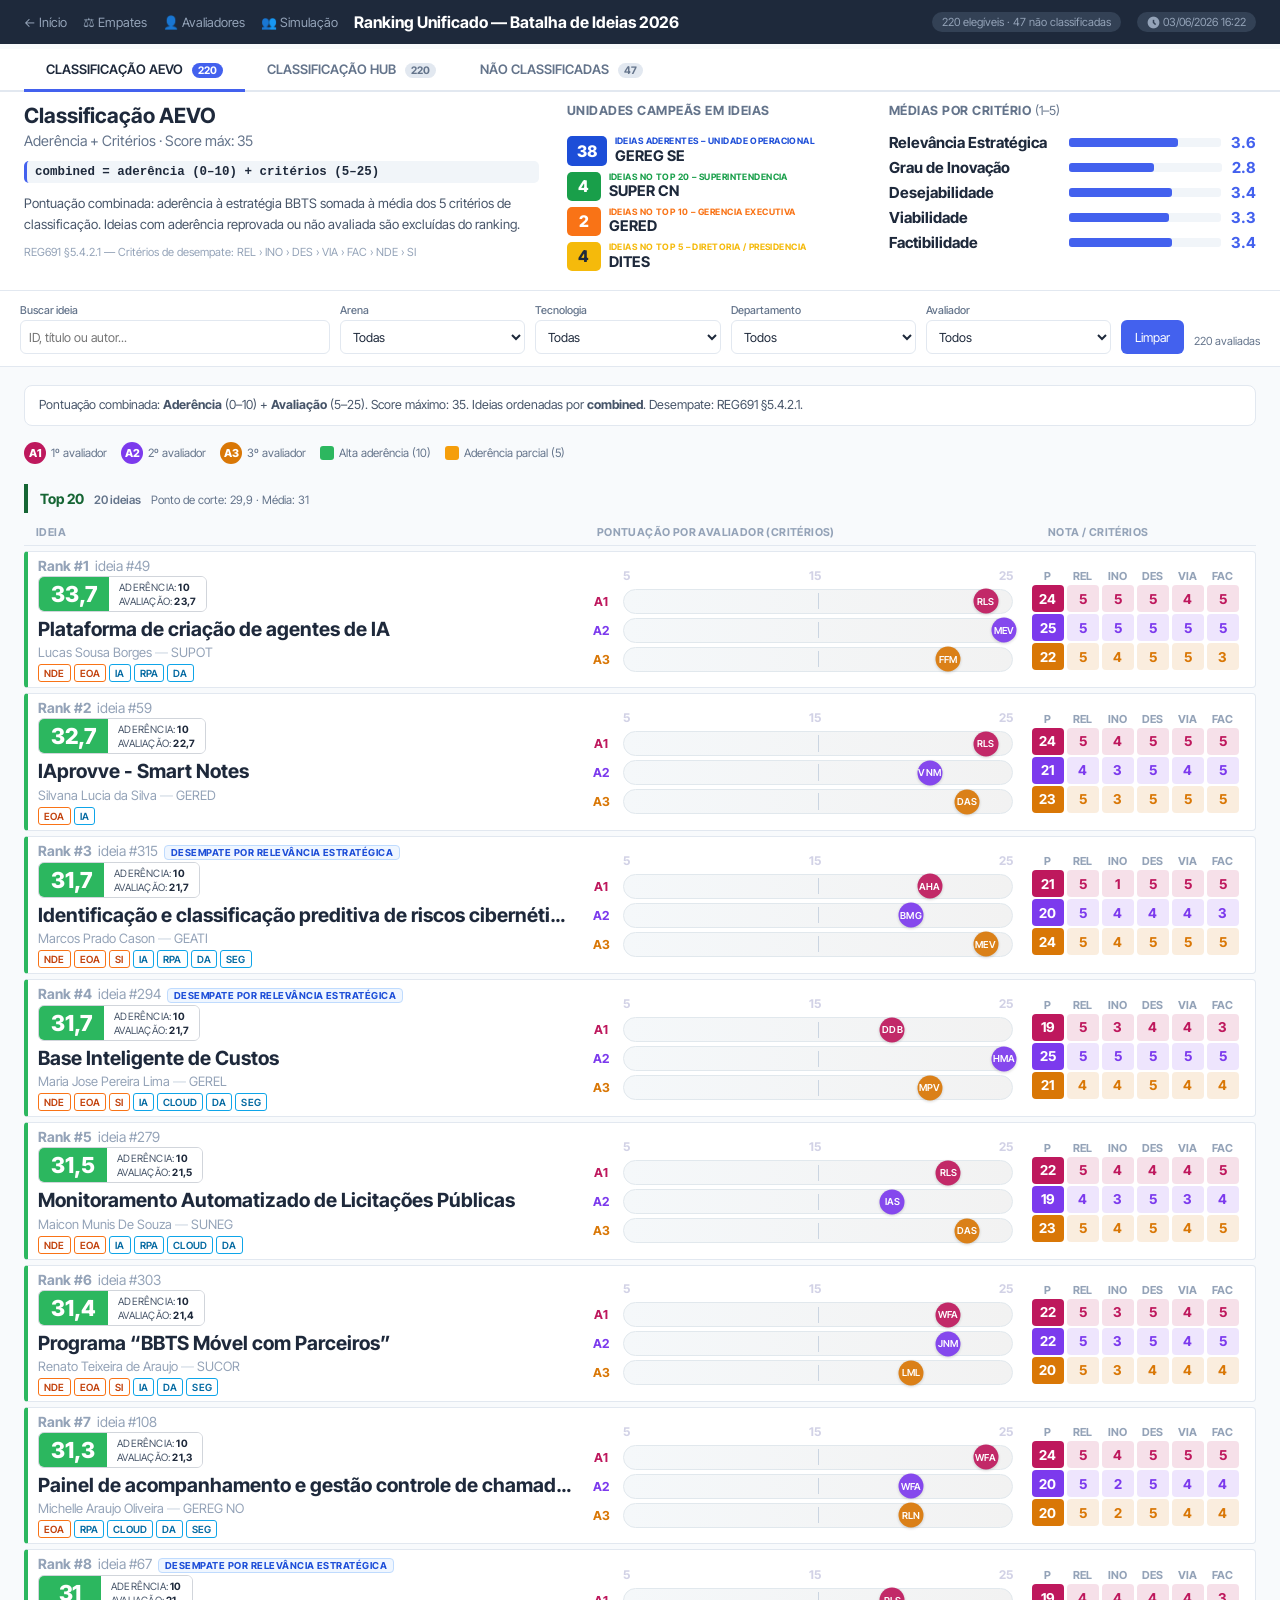
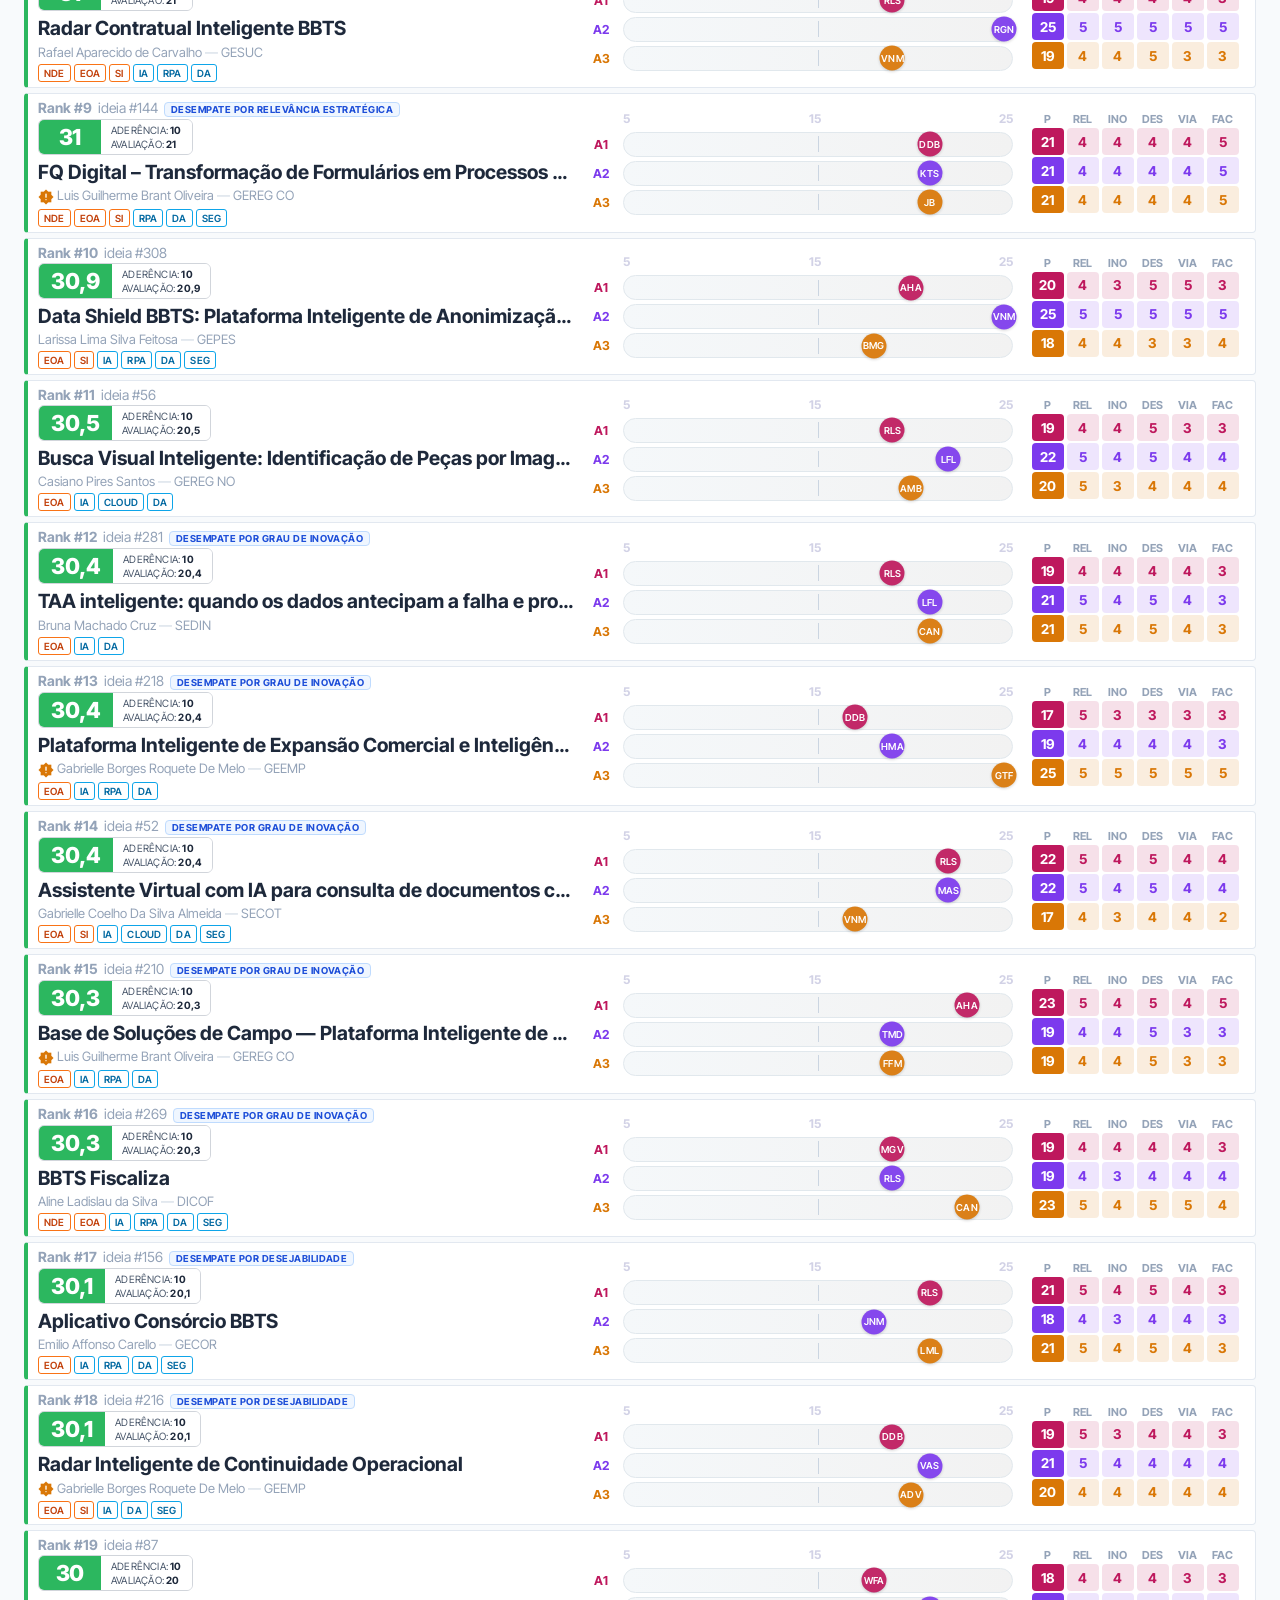
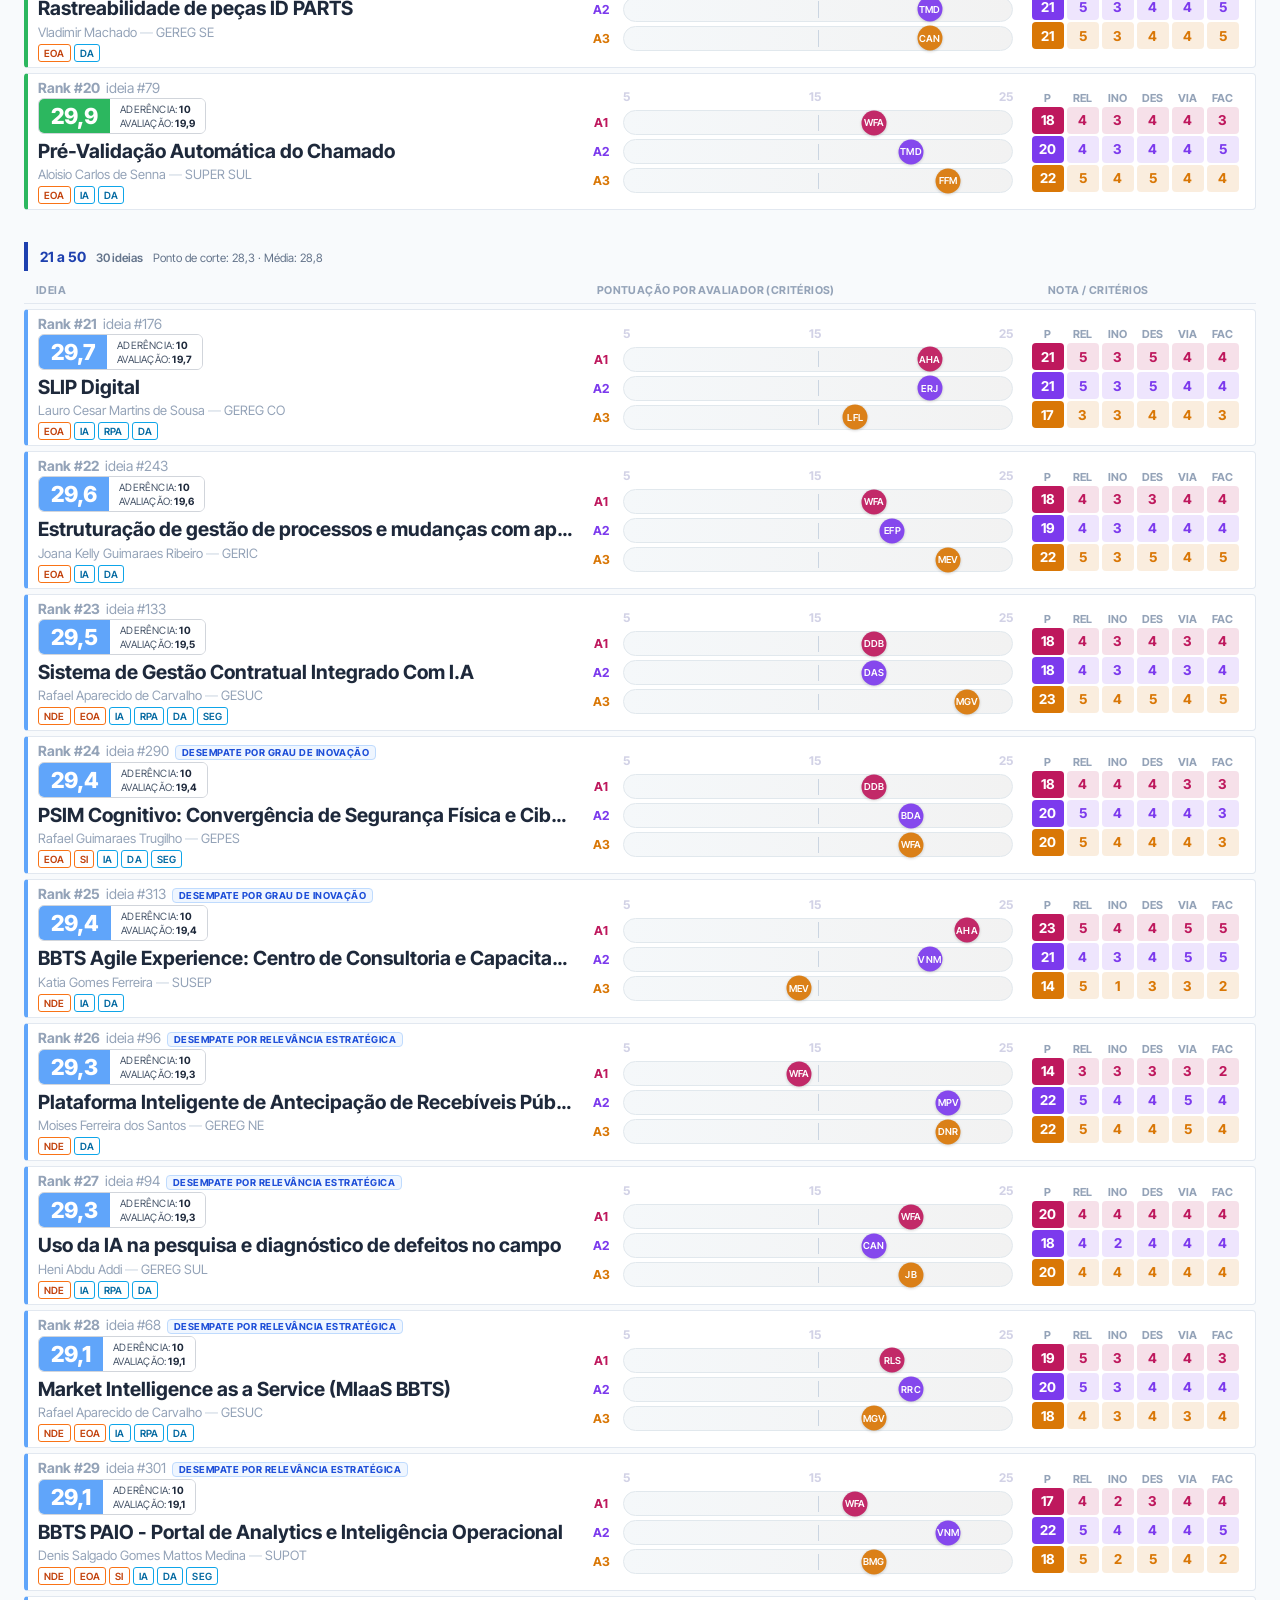
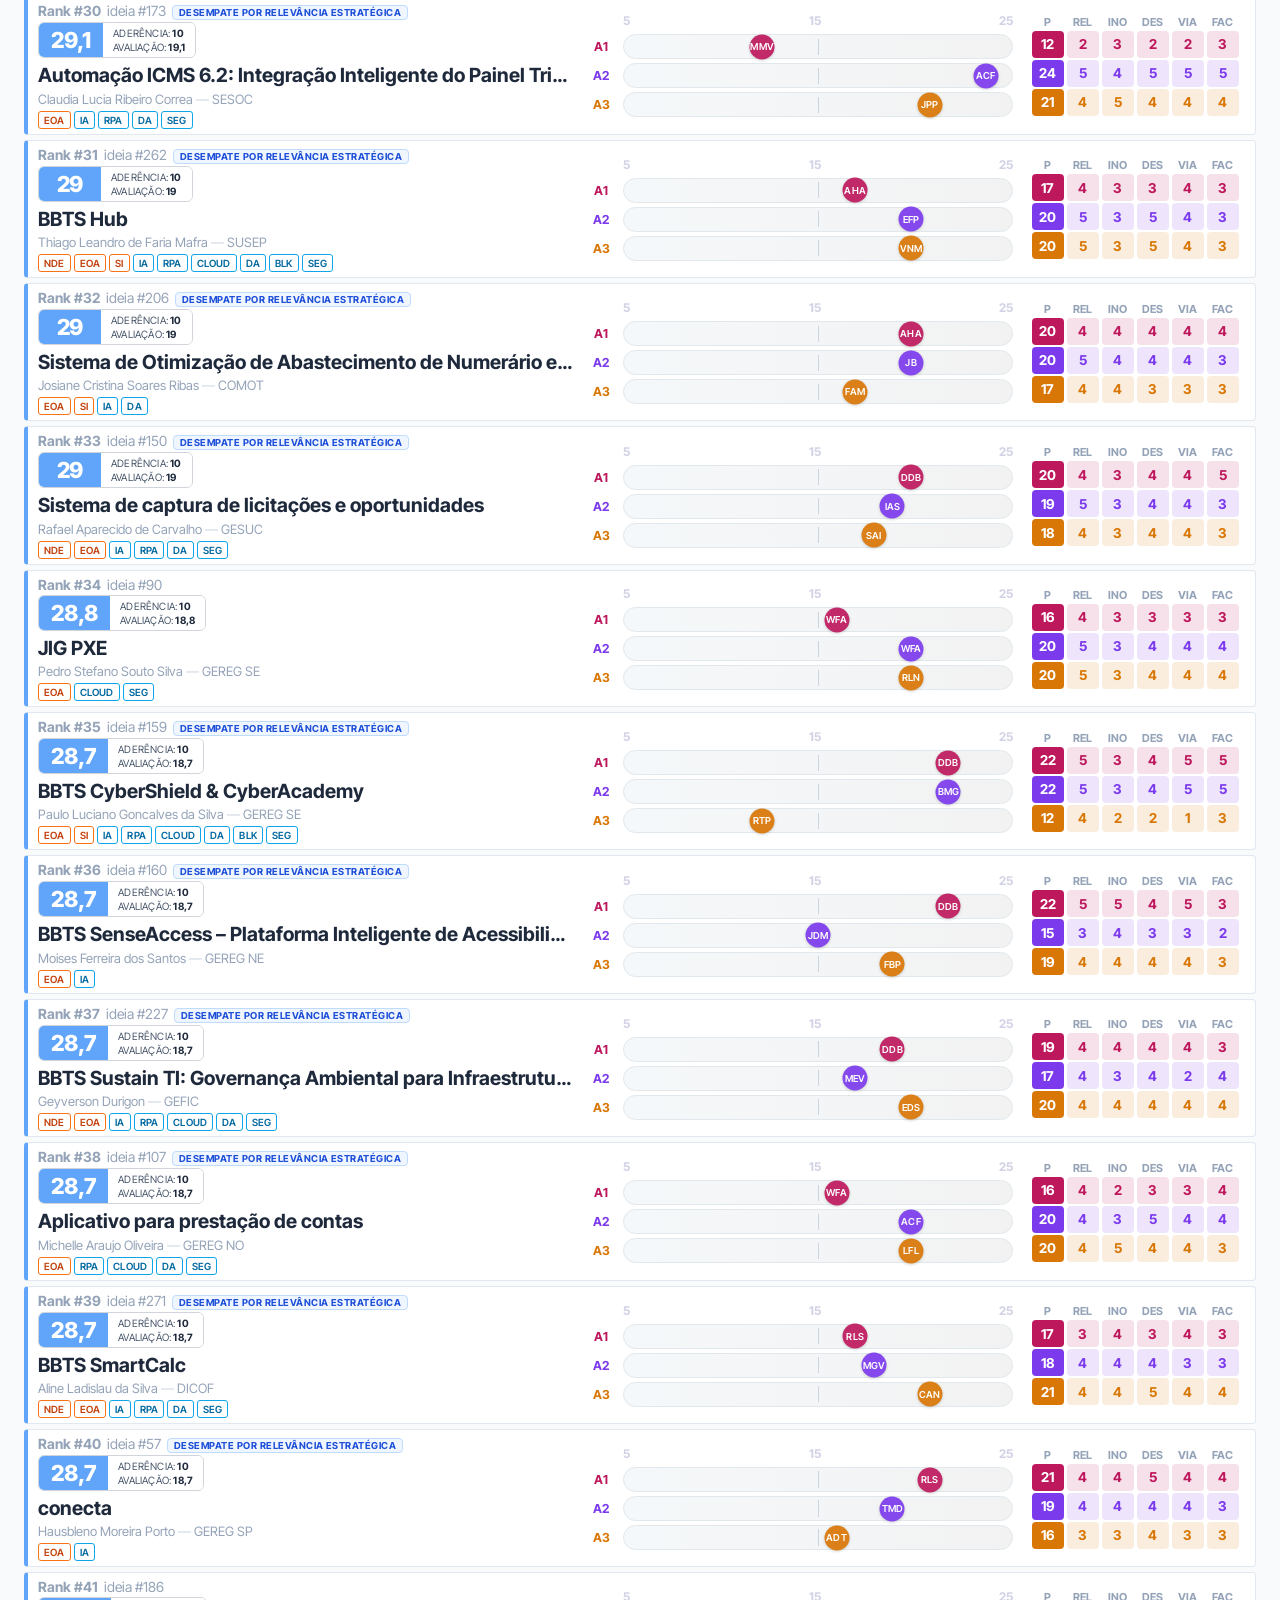
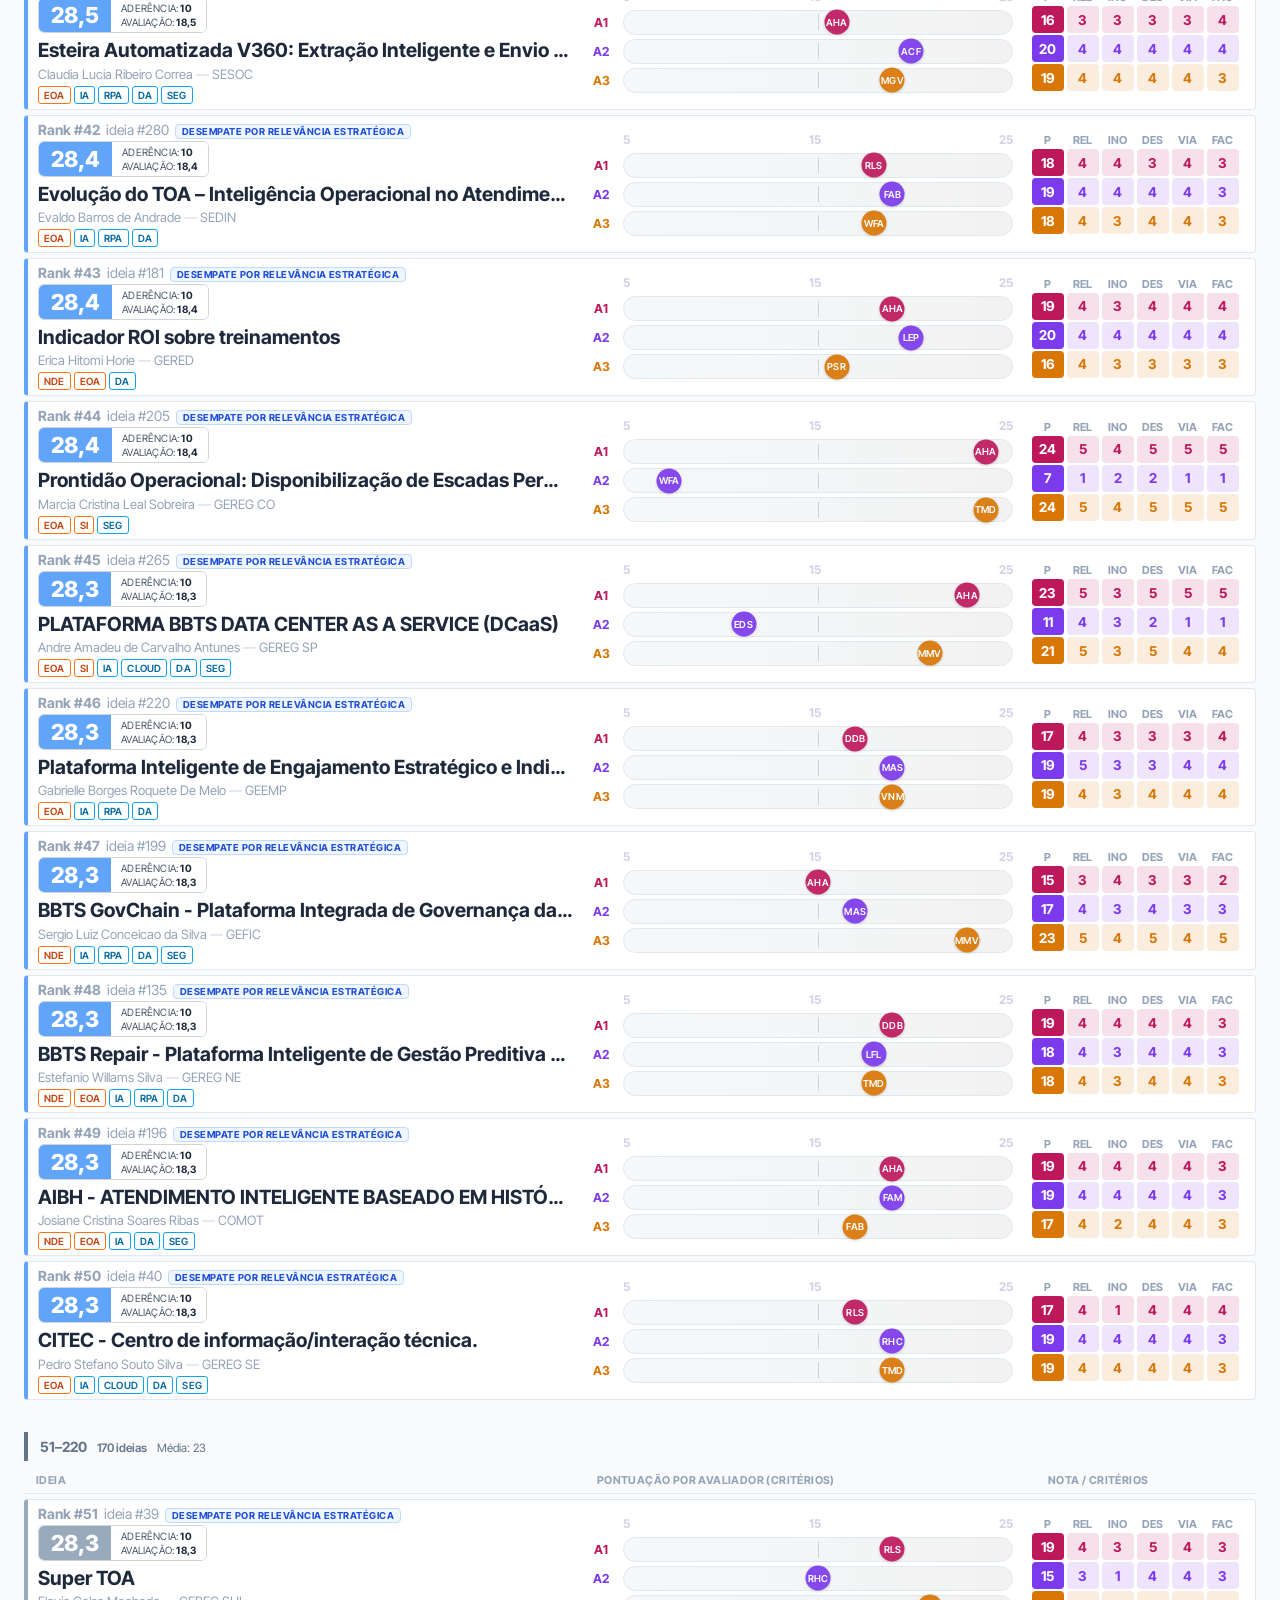
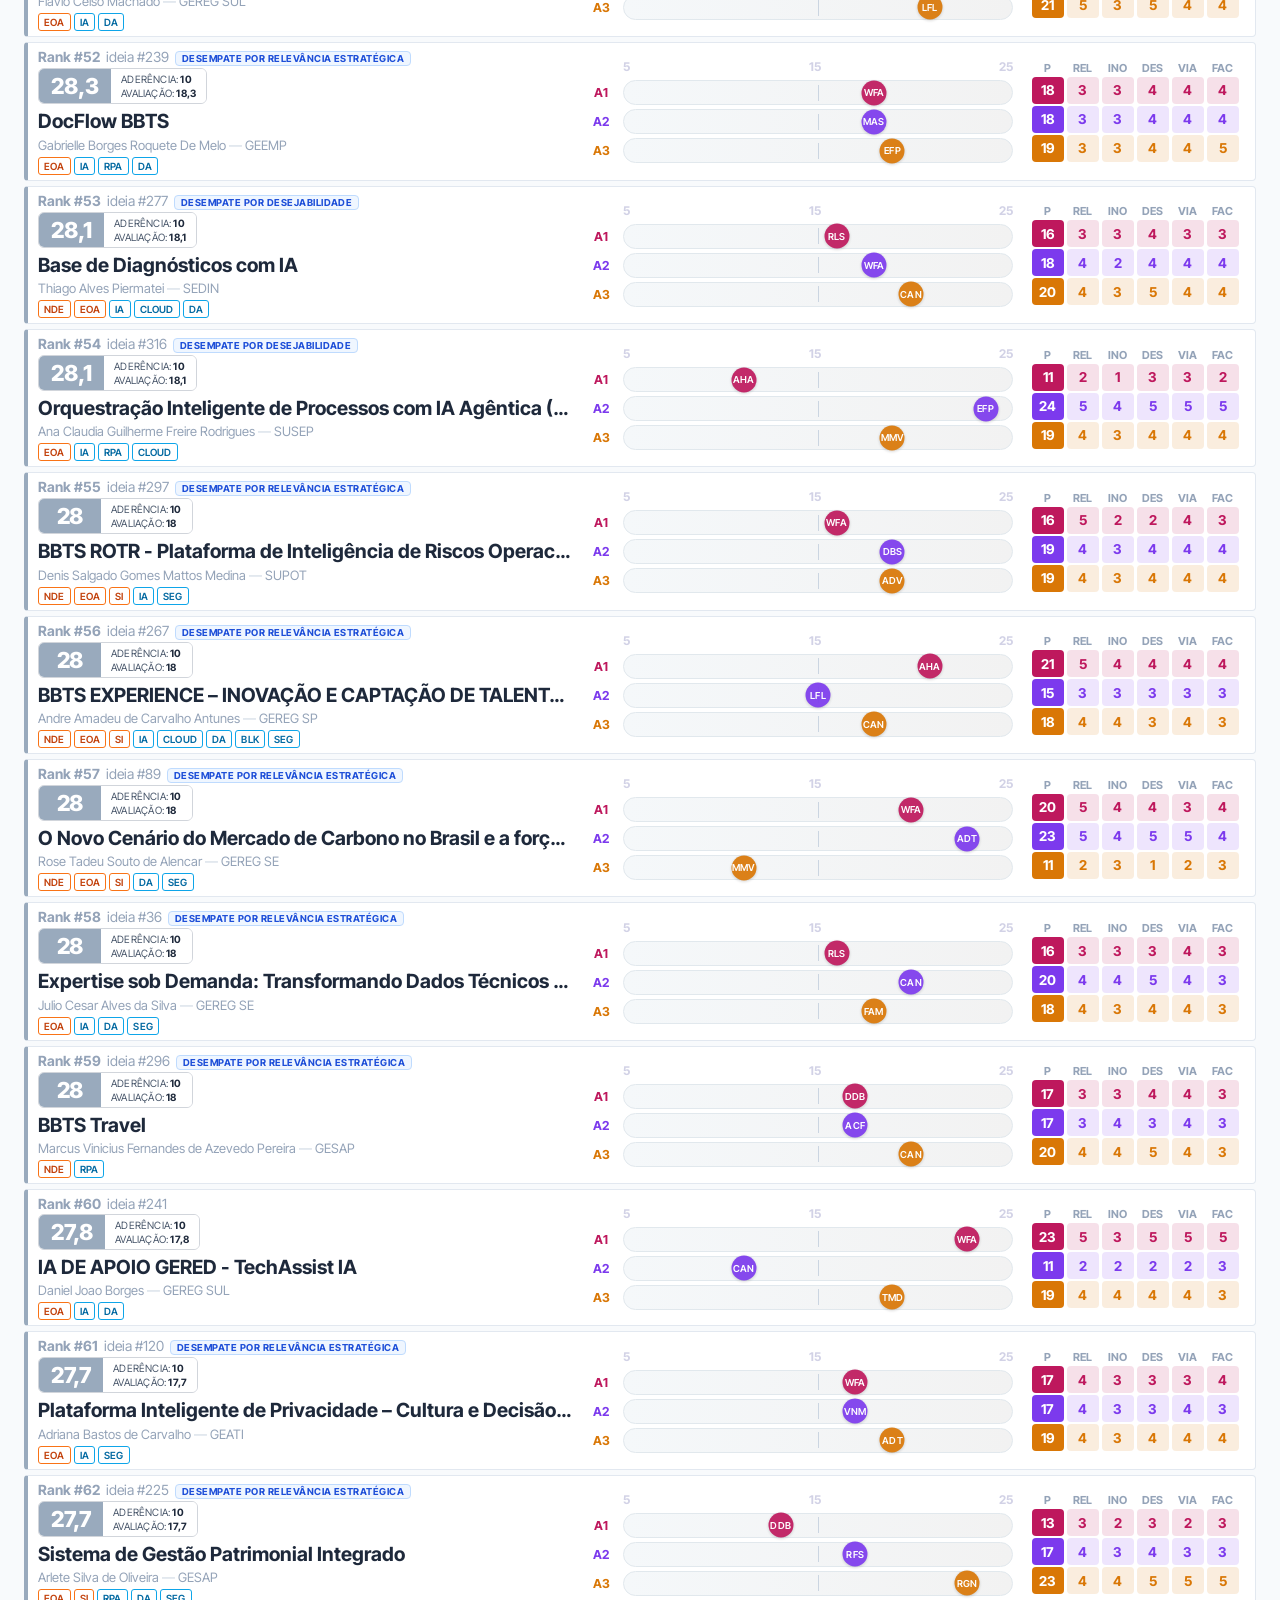
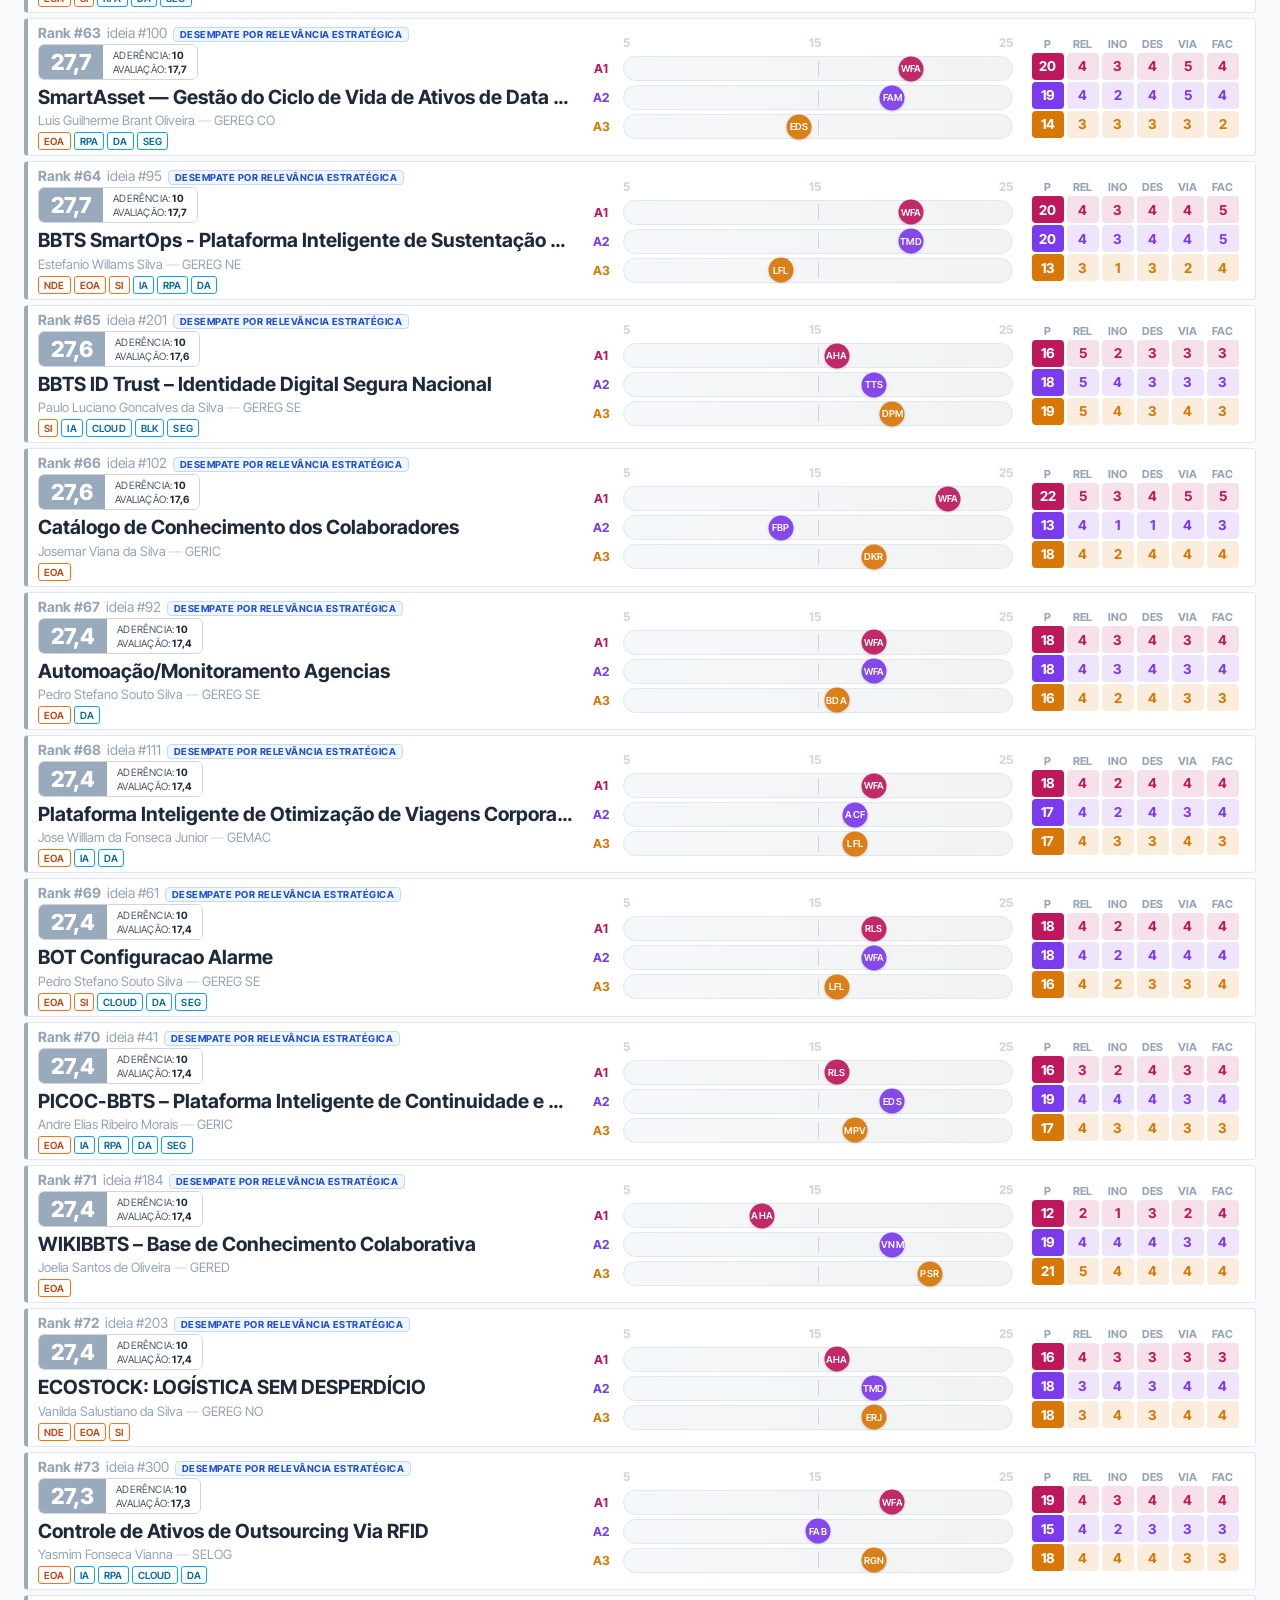
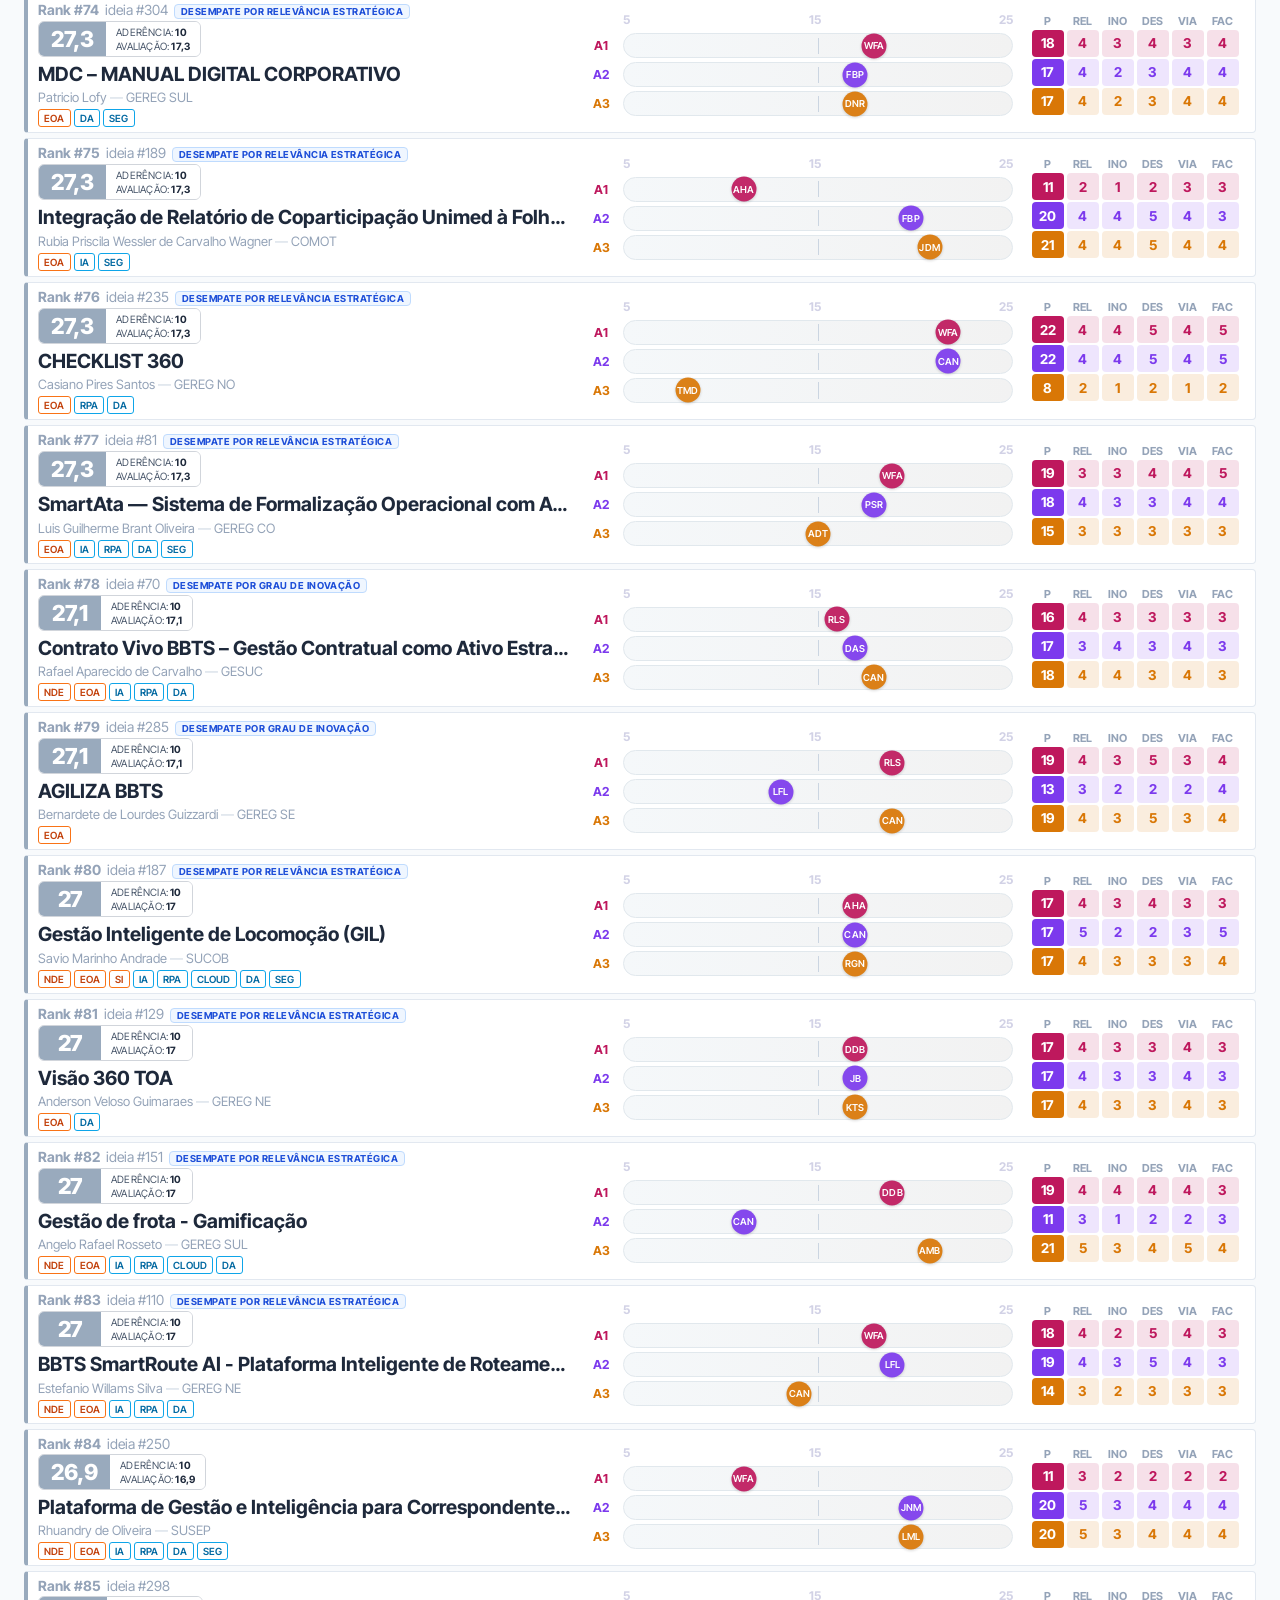
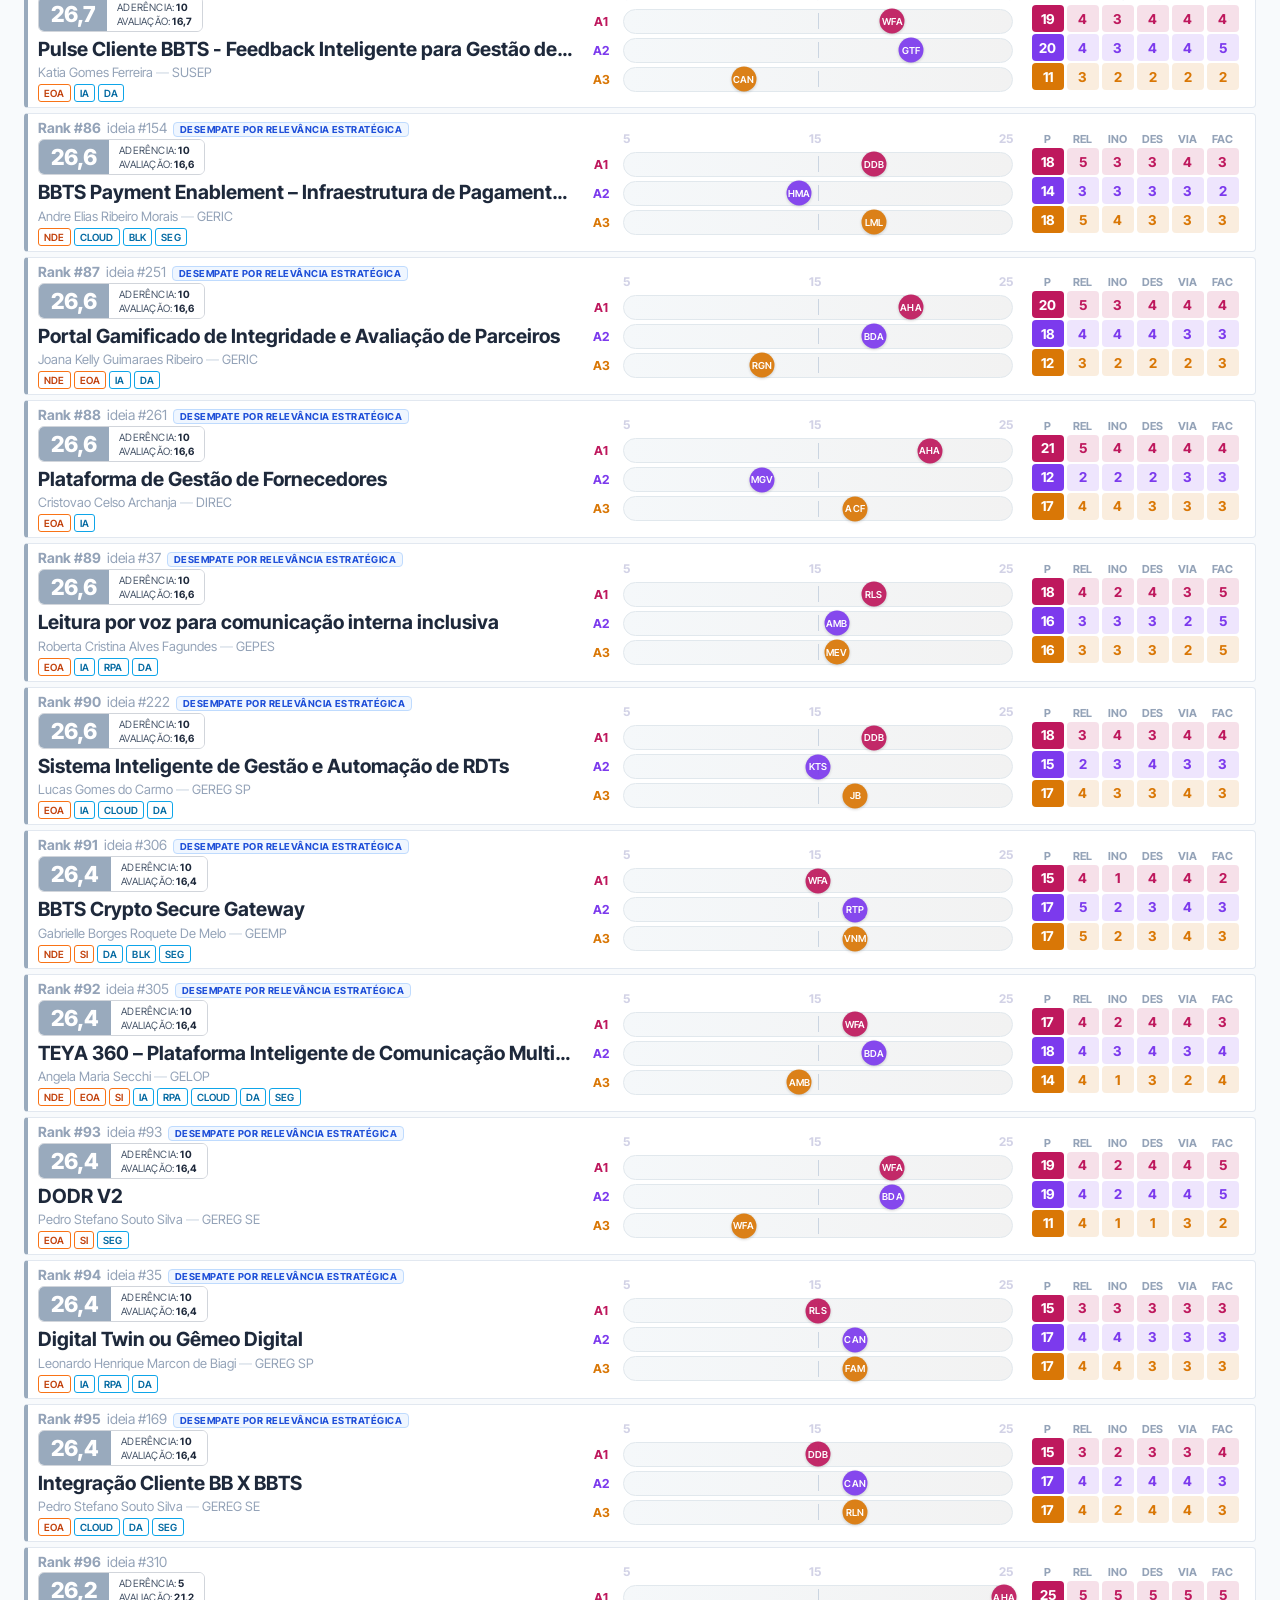
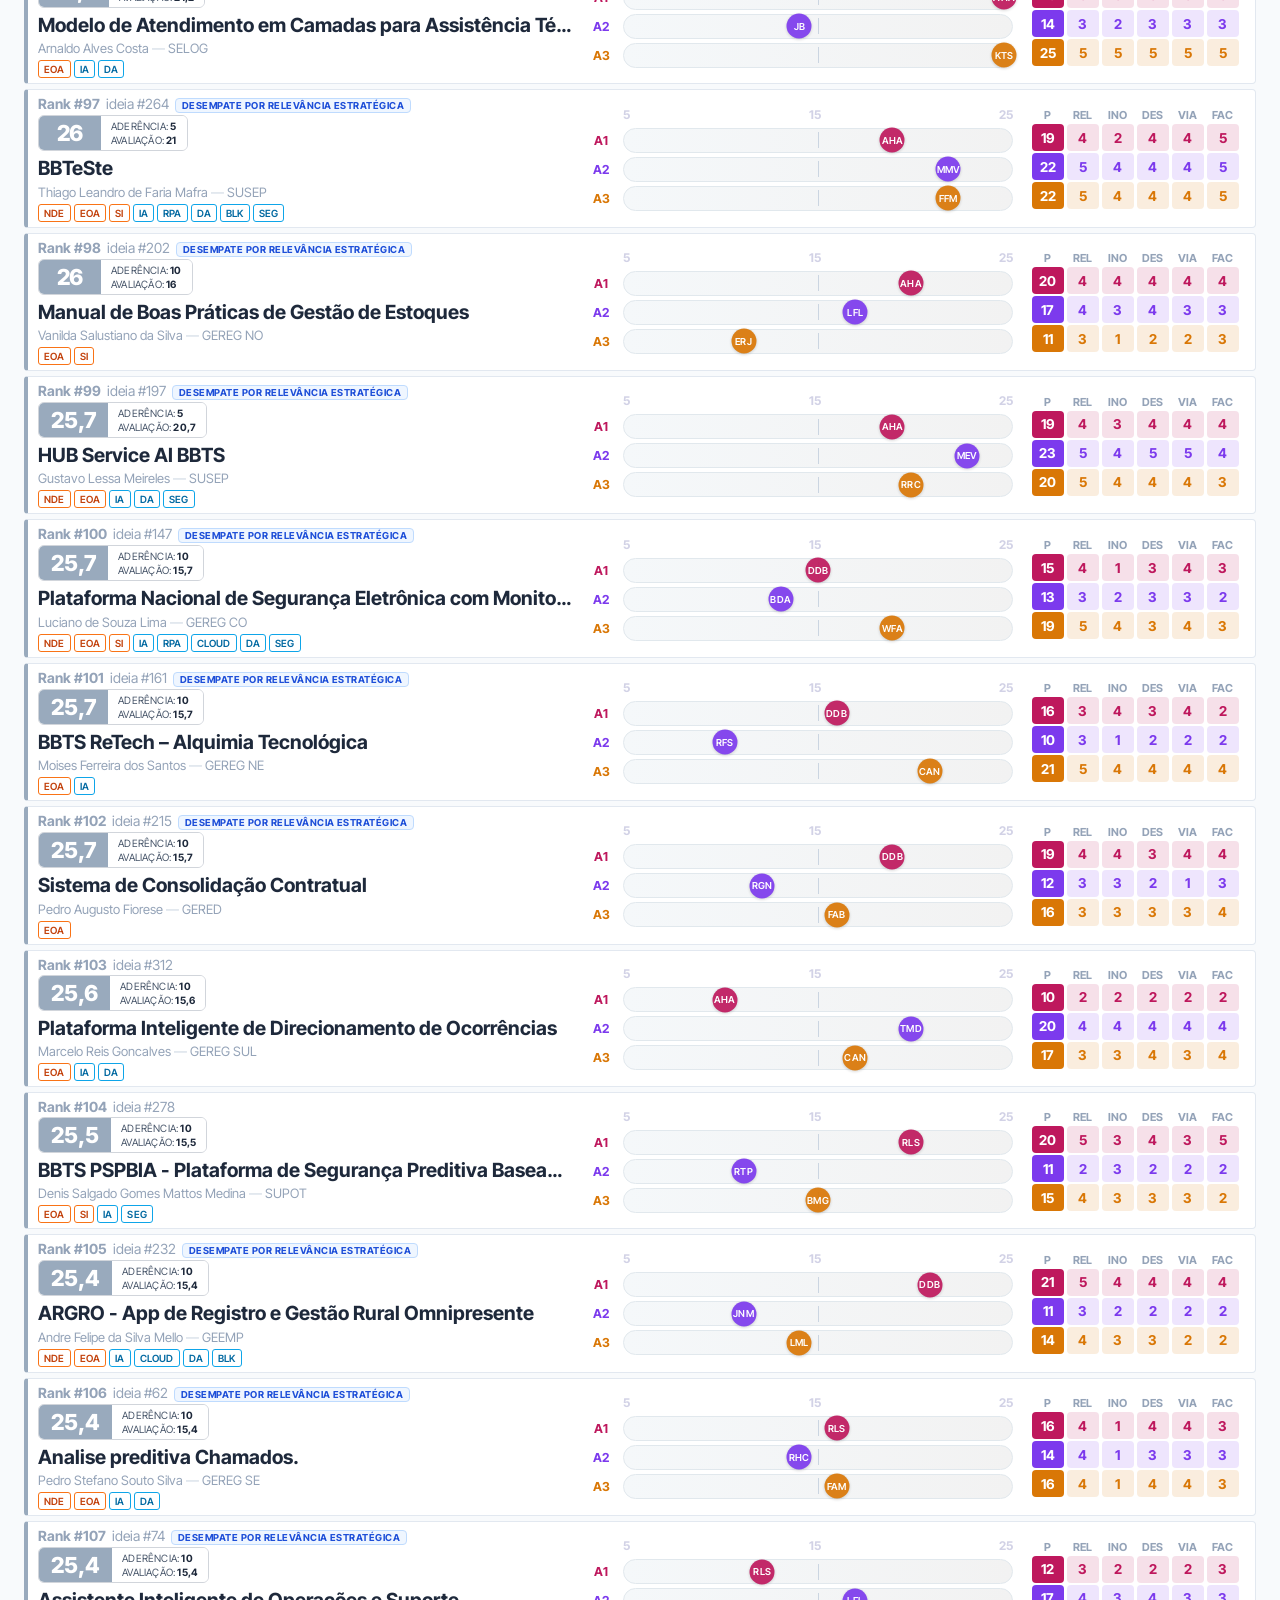
==== commit a62e83f6: "Atualizar ranking Batalha de Ideias 2026" ====
--- a/index.html
+++ b/index.html
@@ -175,7 +175,7 @@
   <a href="simulacao_perfis.html">👥 Simulação</a>
   <h1>Ranking Unificado — Batalha de Ideias 2026</h1>
   <div class="hbadge" id="hbadge">220 elegíveis · 47 não classificadas</div>
-  <div class="hbadge" title="Última atualização"><span class="material-symbols-outlined" style="font-size:13px;vertical-align:middle;margin-right:3px">schedule</span>03/06/2026 16:21</div>
+  <div class="hbadge" title="Última atualização"><span class="material-symbols-outlined" style="font-size:13px;vertical-align:middle;margin-right:3px">schedule</span>03/06/2026 16:22</div>
 </header>
 
 <div class="tab-bar">
@@ -254,7 +254,7 @@
 var DIST_T3_ARENAS  = [{"label": "EOA", "n": 43}, {"label": "NDE", "n": 28}, {"label": "SI", "n": 24}];
 var CHAMPS_T1   = [{"label": "IDEIAS ADERENTES – UNIDADE OPERACIONAL", "unit": "GEREG SE", "n": 38, "top": "todas"}, {"label": "IDEIAS NO TOP 20 – SUPERINTENDENCIA", "unit": "SUPER CN", "n": 4, "top": "top20"}, {"label": "IDEIAS NO TOP 10 – GERENCIA EXECUTIVA", "unit": "GERED", "n": 2, "top": "top10"}, {"label": "IDEIAS NO TOP 5 – DIRETORIA / PRESIDENCIA", "unit": "DITES", "n": 4, "top": "top5"}];
 var CHAMPS_T2   = [{"label": "IDEIAS ADERENTES – UNIDADE OPERACIONAL", "unit": "GEREG SE", "n": 38, "top": "todas"}, {"label": "IDEIAS NO TOP 20 – SUPERINTENDENCIA", "unit": "SUPER CN", "n": 4, "top": "top20"}, {"label": "IDEIAS NO TOP 10 – GERENCIA EXECUTIVA", "unit": "GEAPE", "n": 2, "top": "top10"}, {"label": "IDEIAS NO TOP 5 – DIRETORIA / PRESIDENCIA", "unit": "DITES", "n": 4, "top": "top5"}];
-var RELATORIOS  = [{"nome": "Exportar-dados-02-06-2026_2149BRT.xlsx", "tamanho": "4.2 MB"}, {"nome": "Inelegiveis_Reprovacao_AEVO.xlsx", "tamanho": "9 KB"}];
+var RELATORIOS  = [{"nome": "Inelegiveis_Reprovacao_AEVO.xlsx", "tamanho": "9 KB"}];
 var CRITS     = ['REL','INO','DES','VIA','FAC'];
 var CRIT_NOMES = {REL:'Relevância Estratégica',FAC:'Factibilidade',VIA:'Viabilidade',DES:'Desejabilidade',INO:'Grau de Inovação'};
 var DOT_COLORS = ['#be185d','#7c3aed','#d97706'];
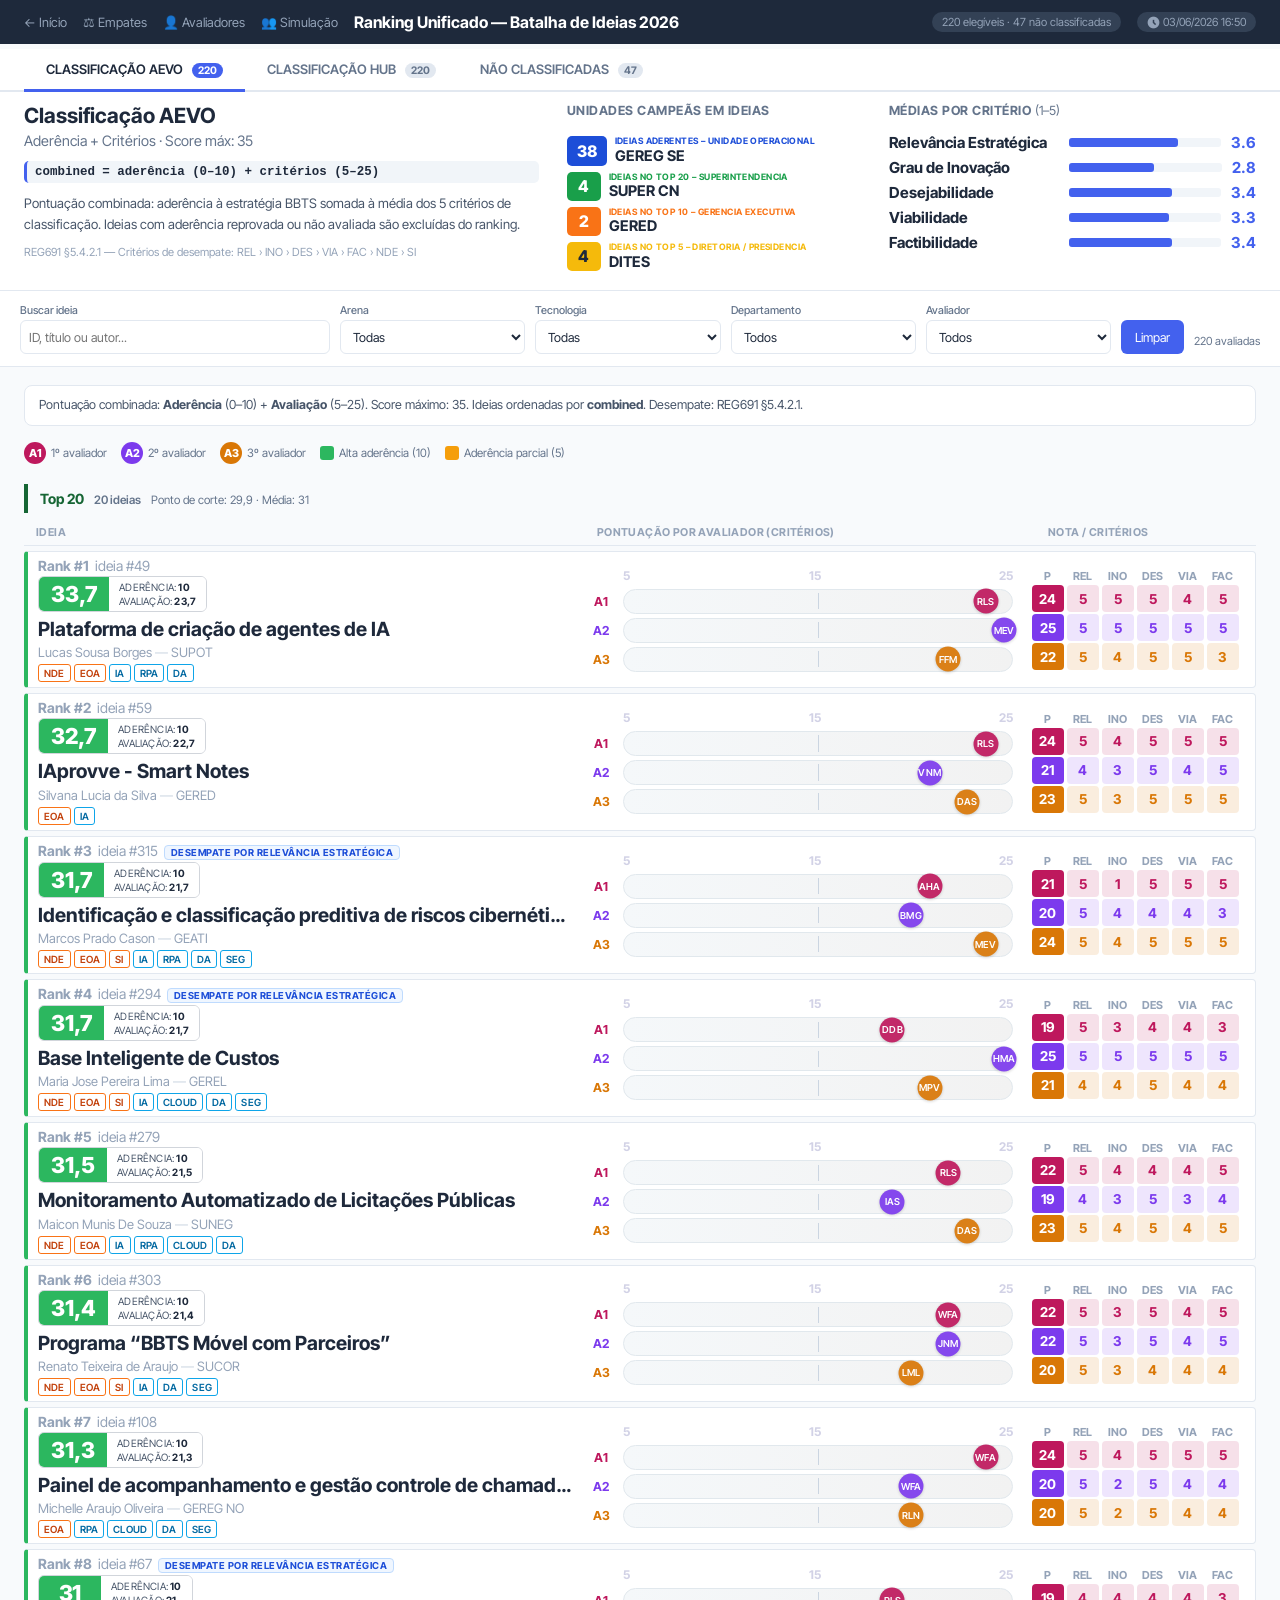
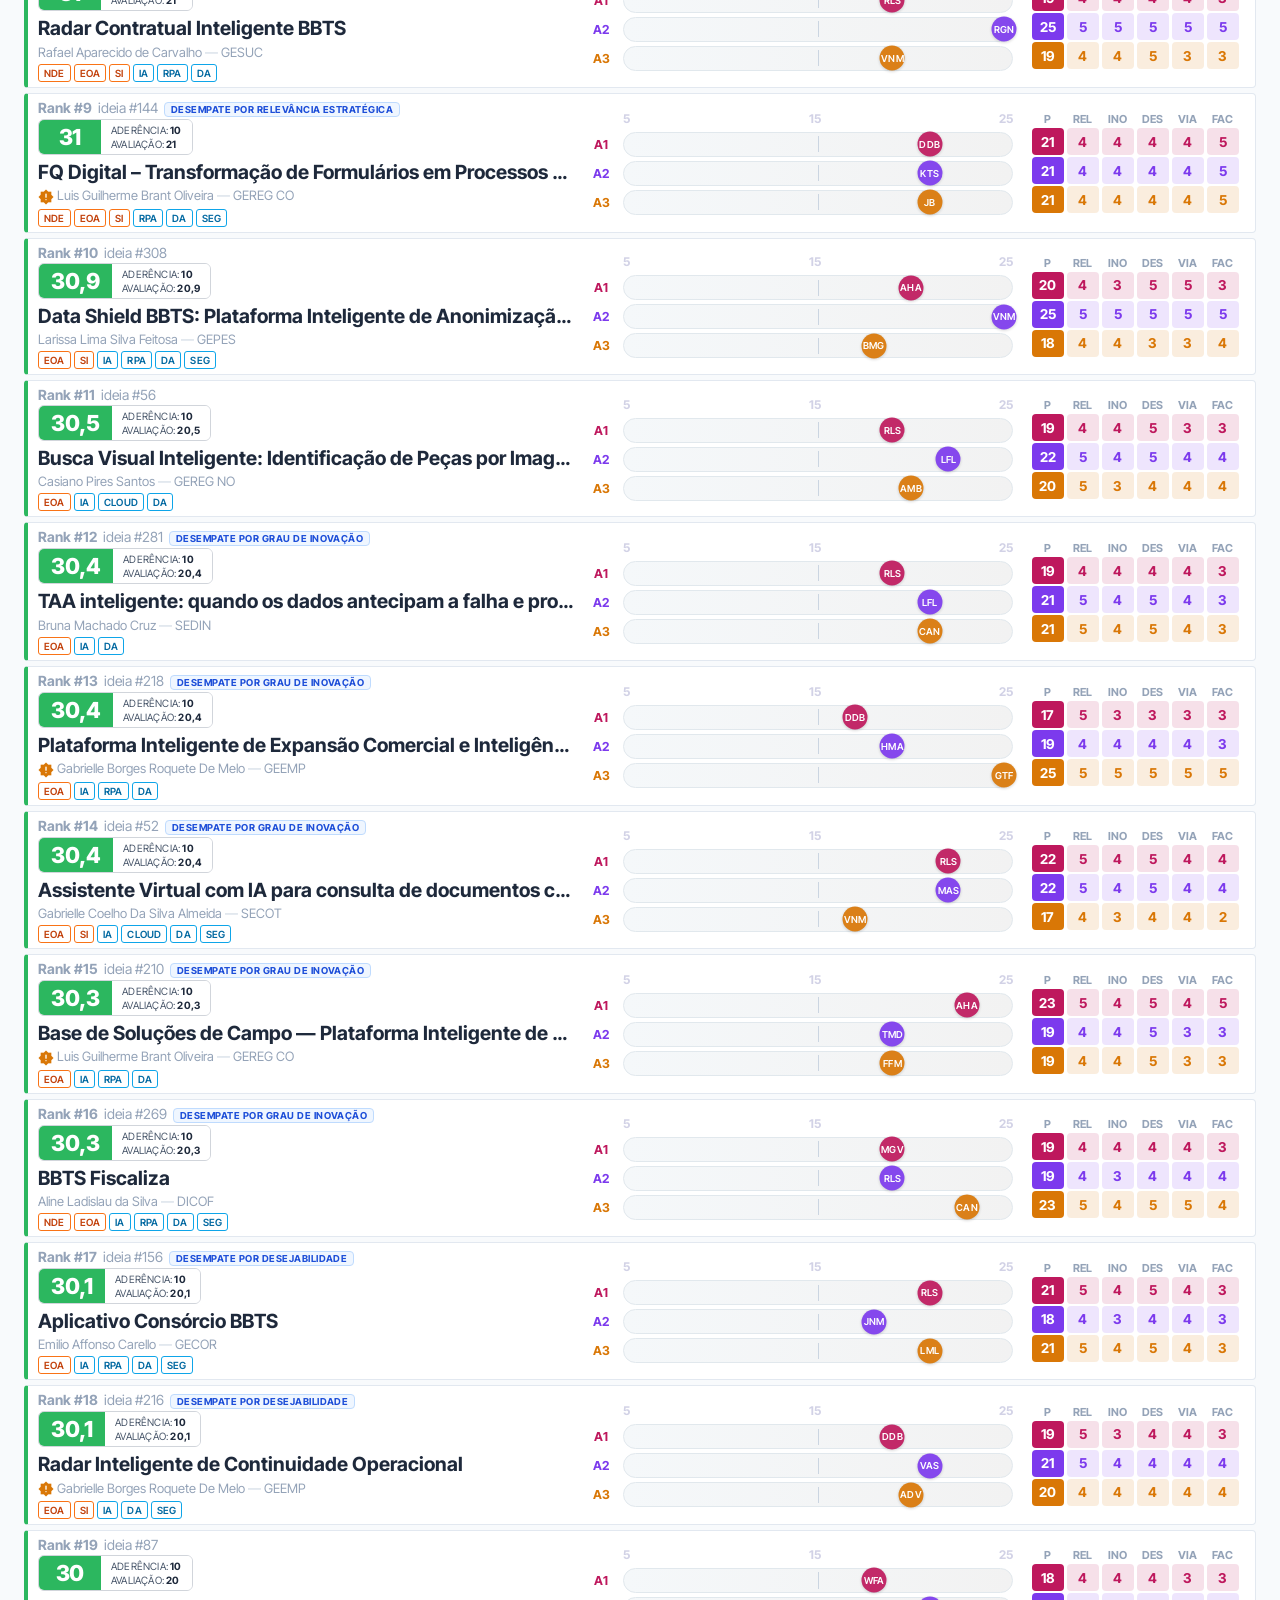
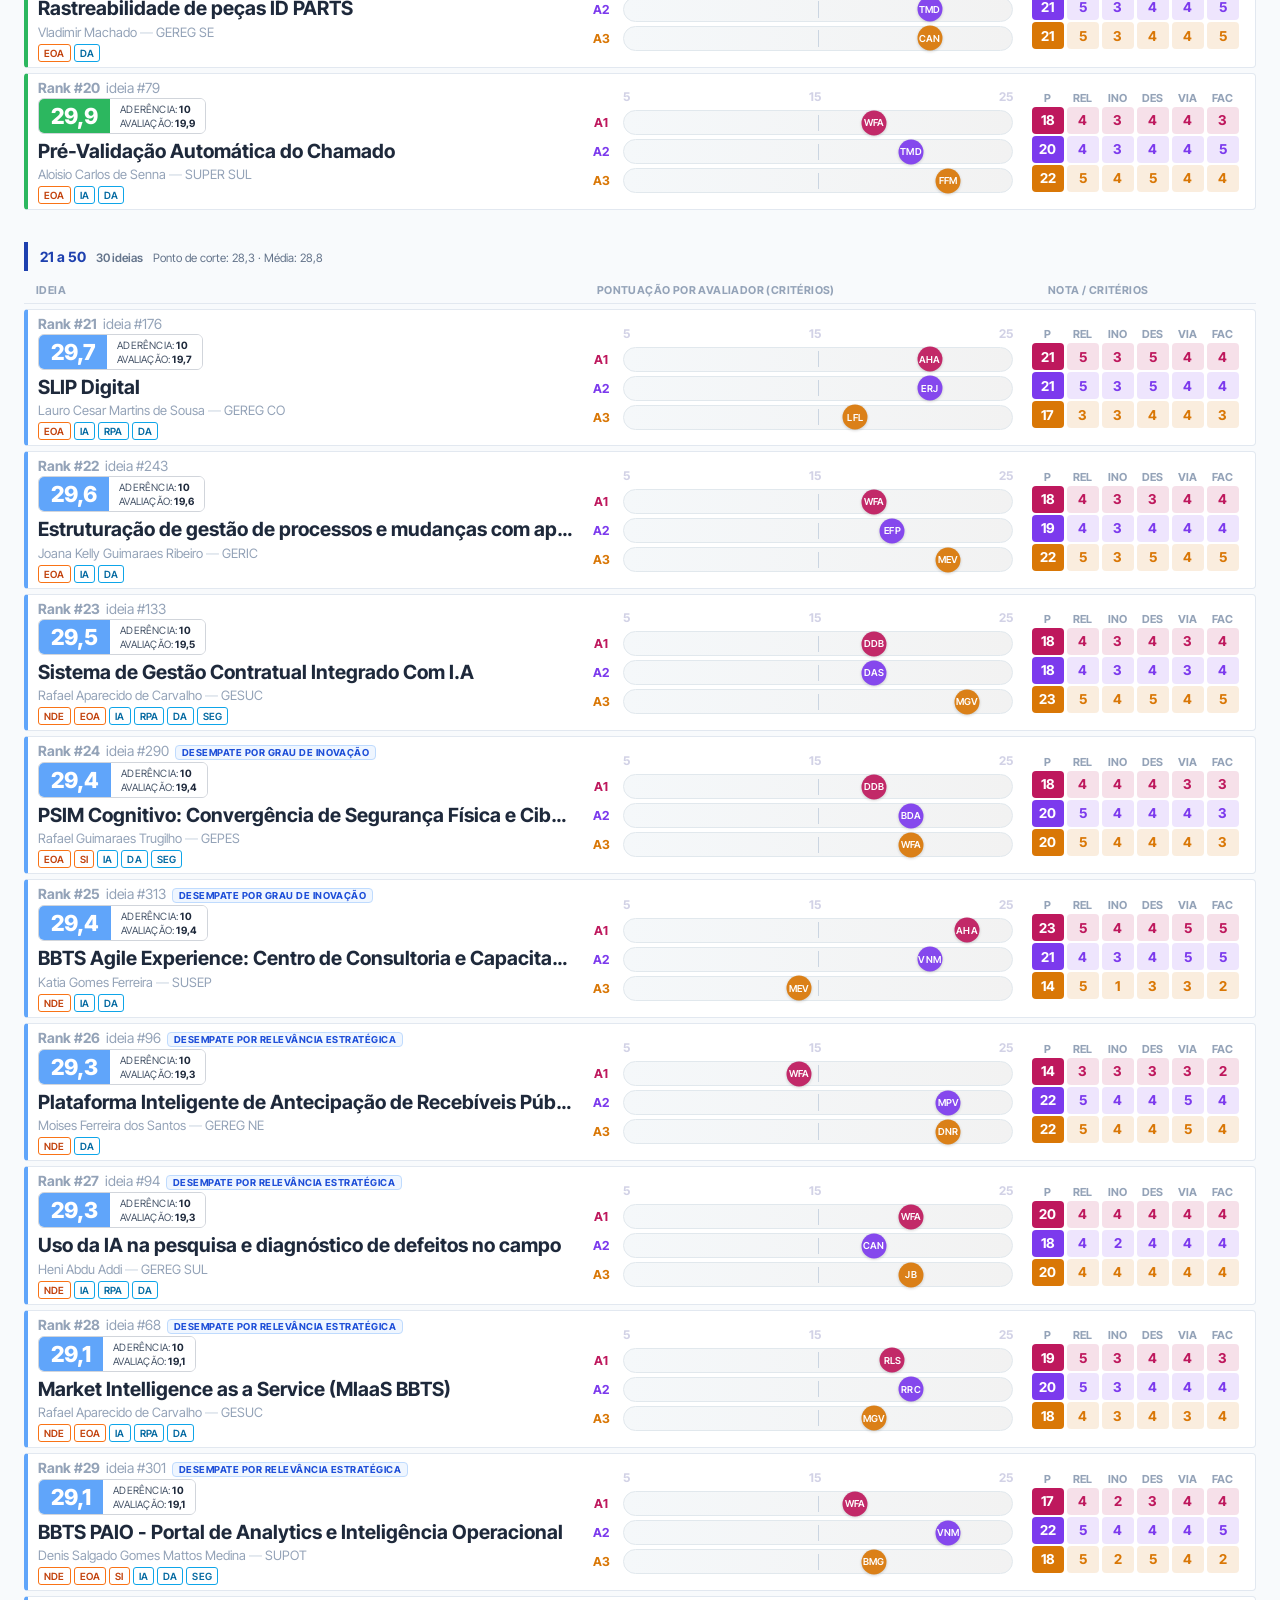
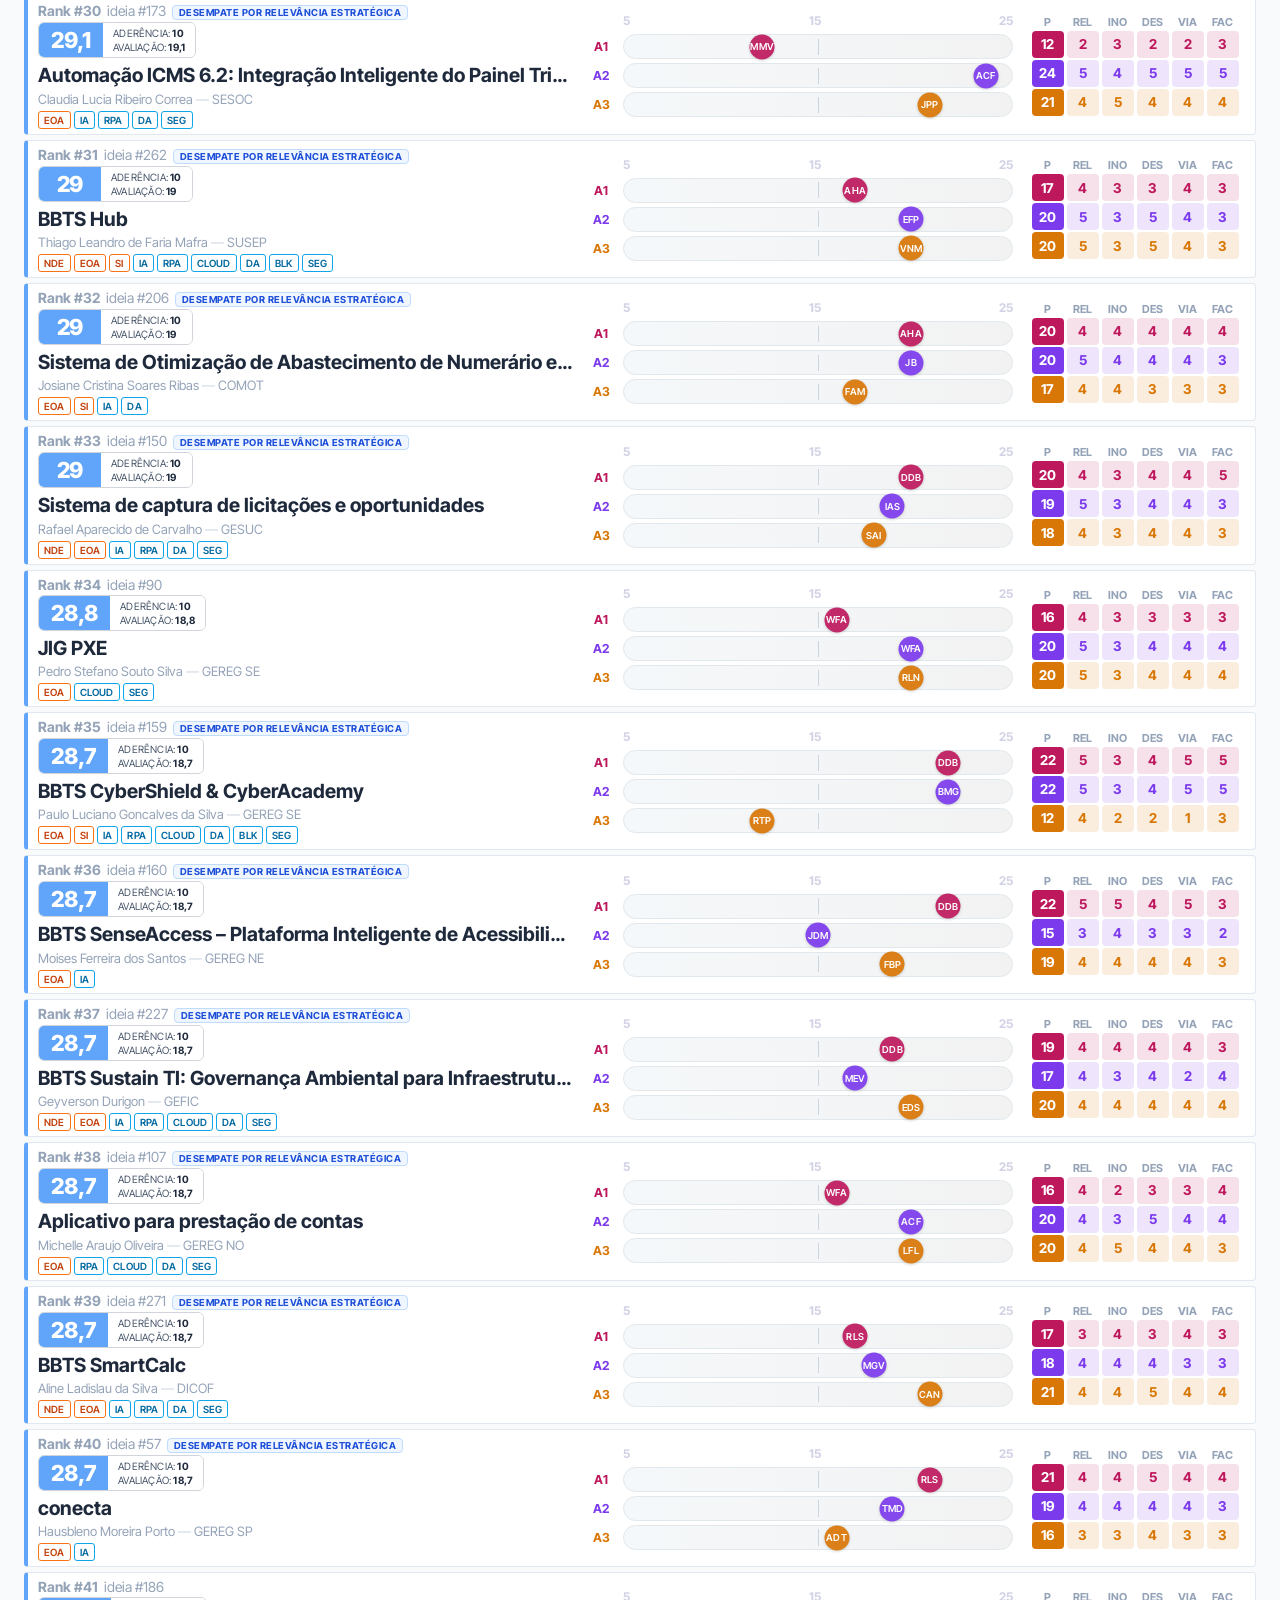
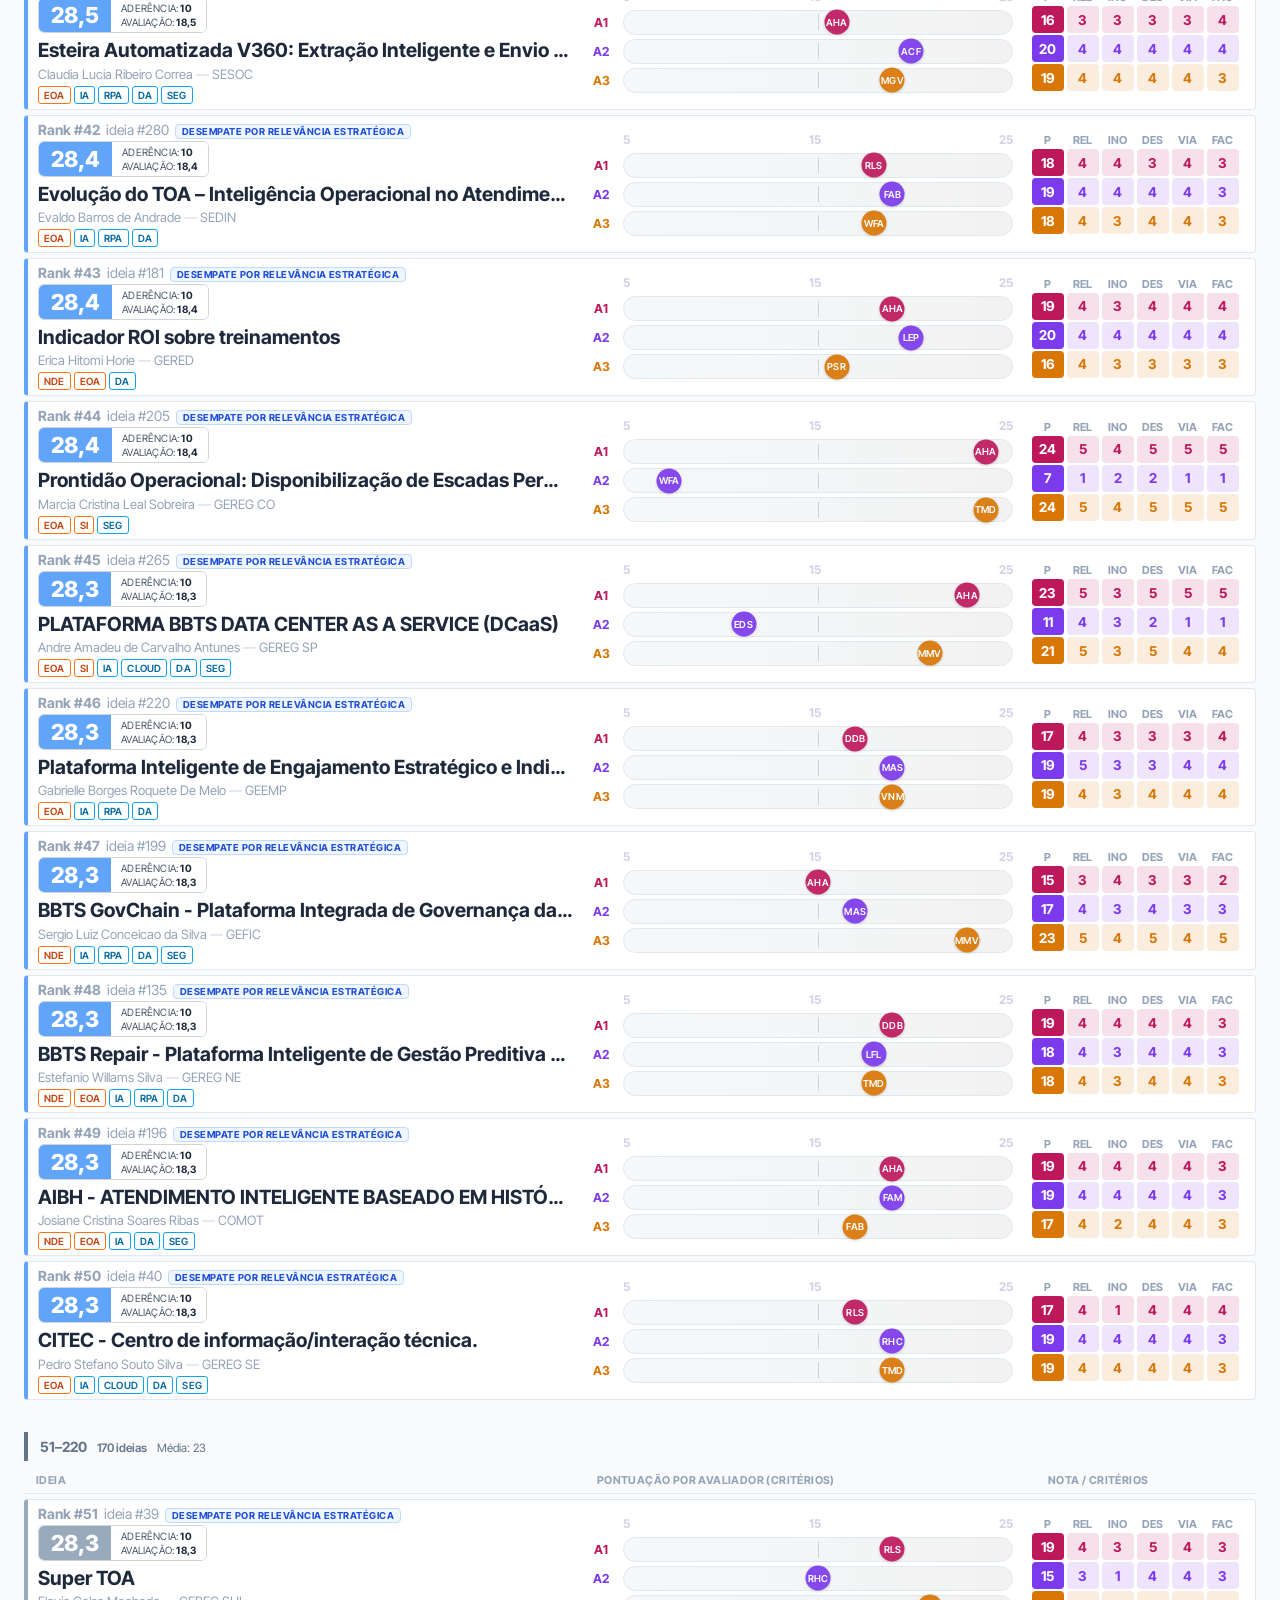
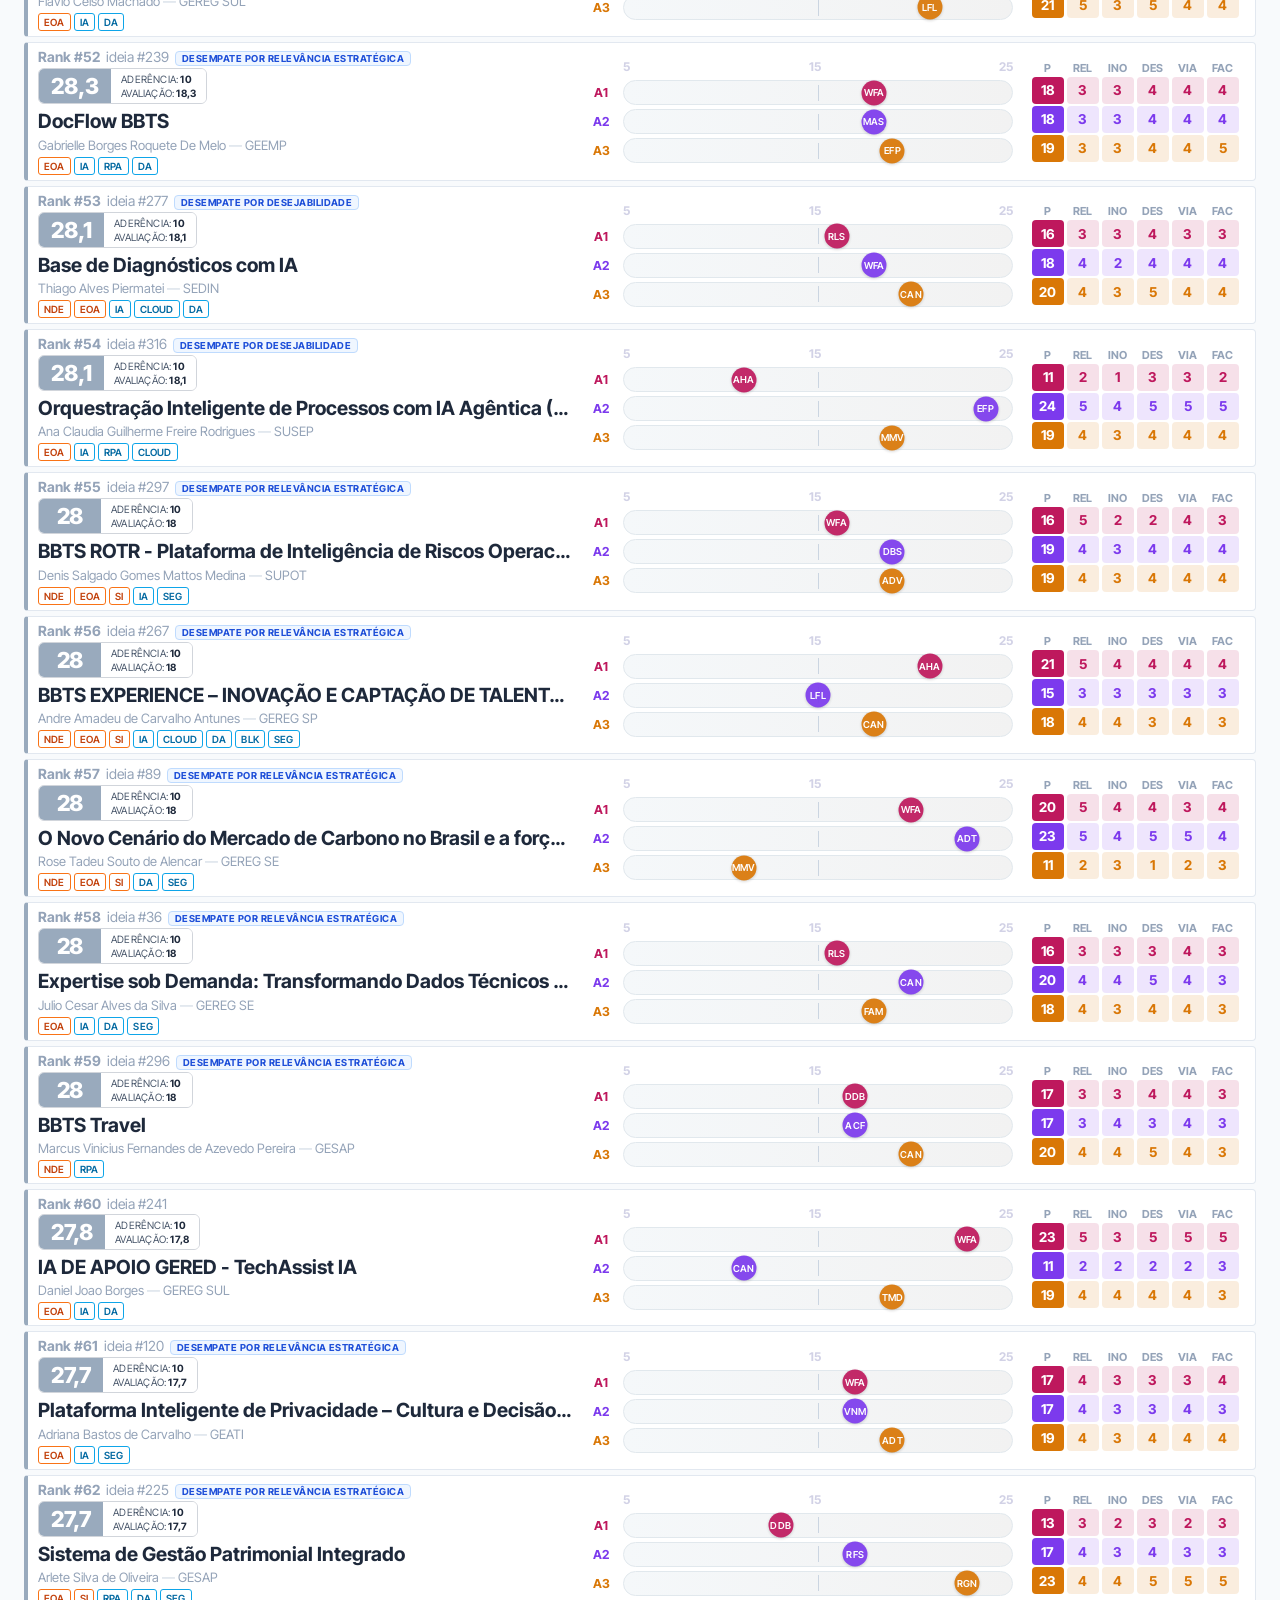
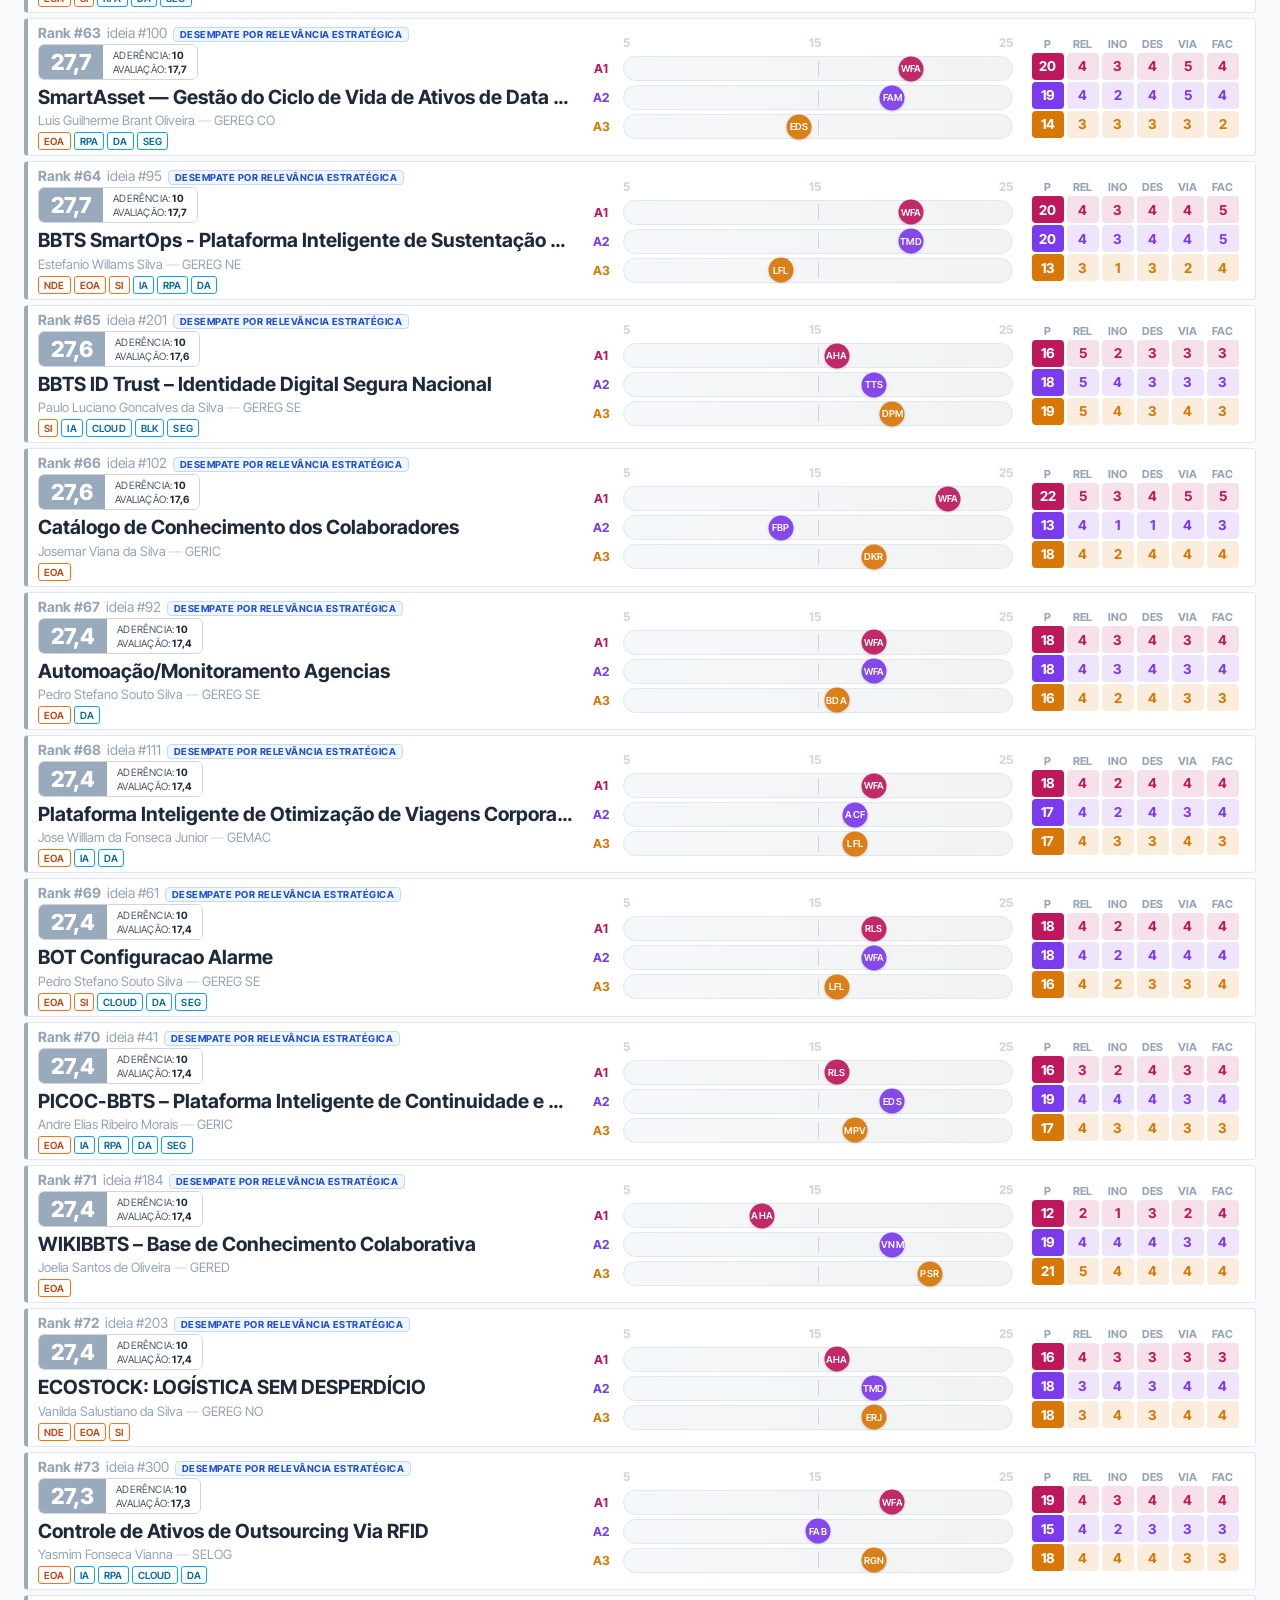
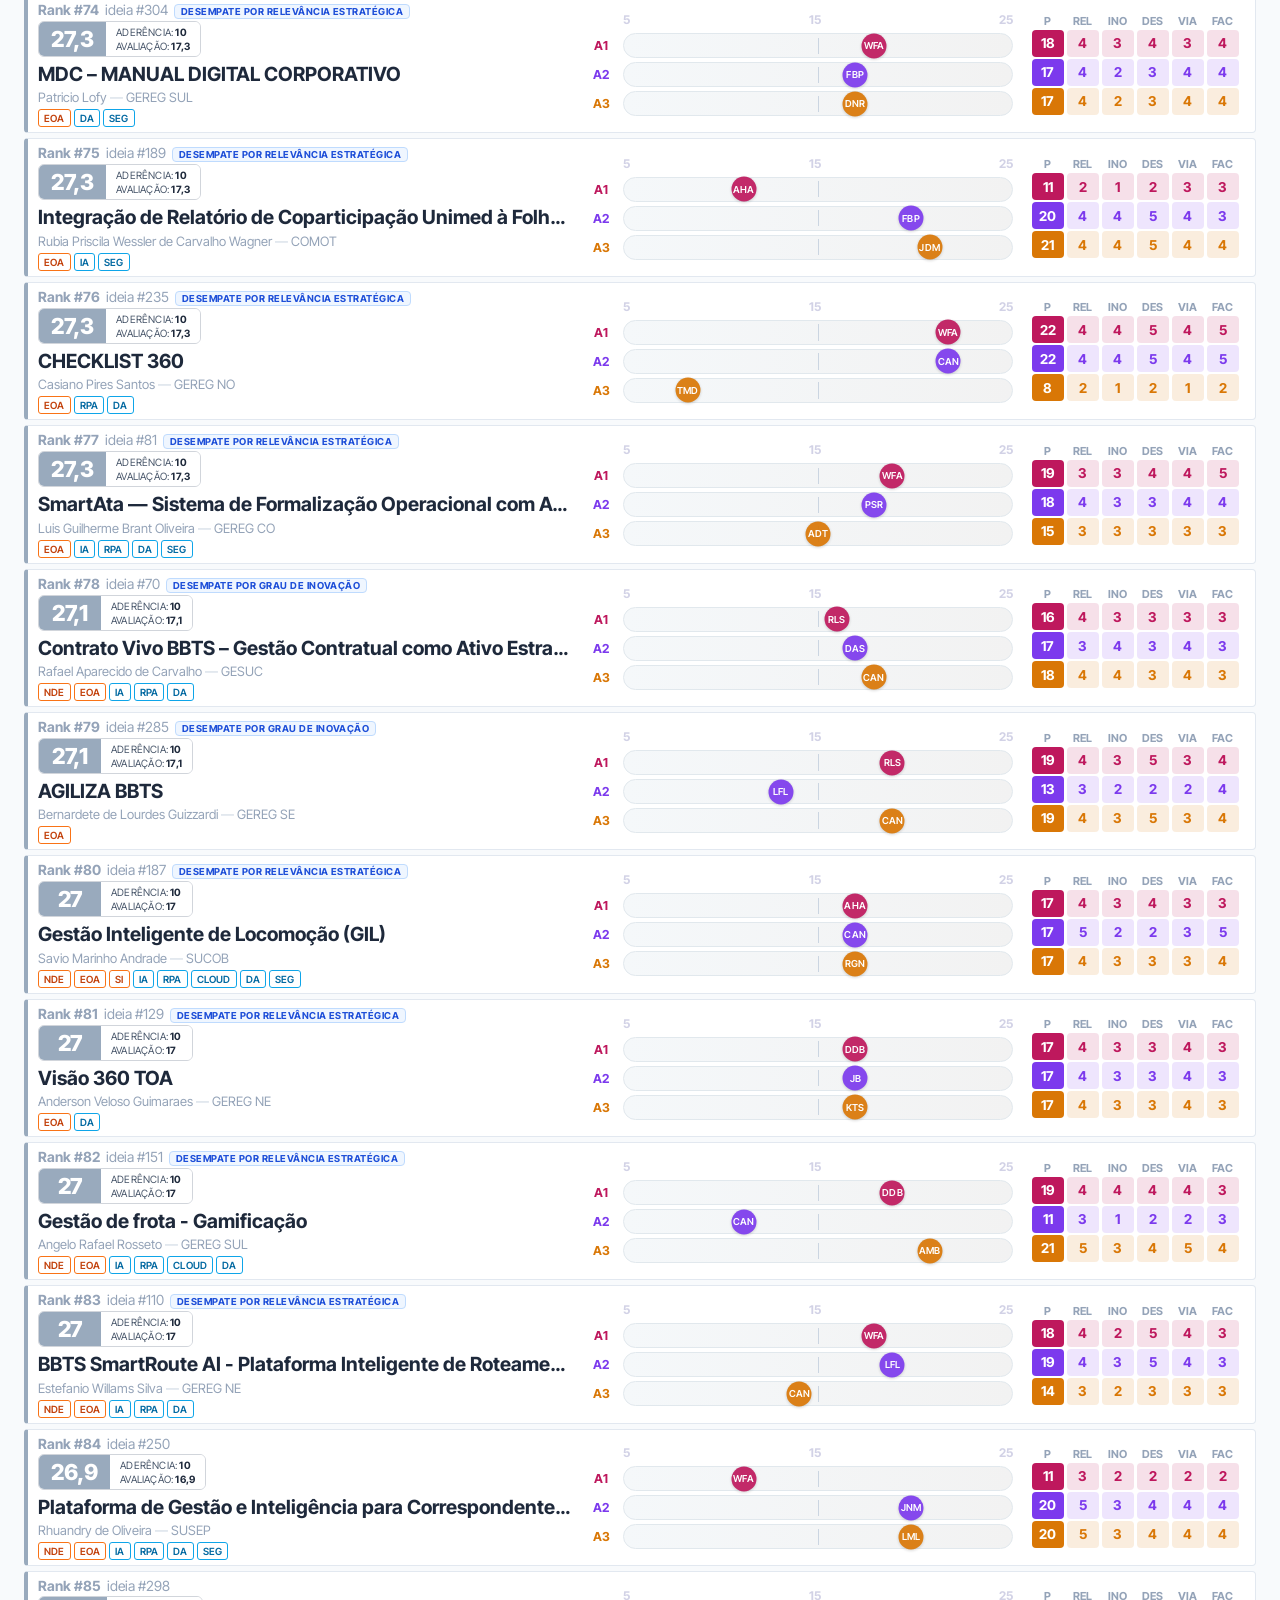
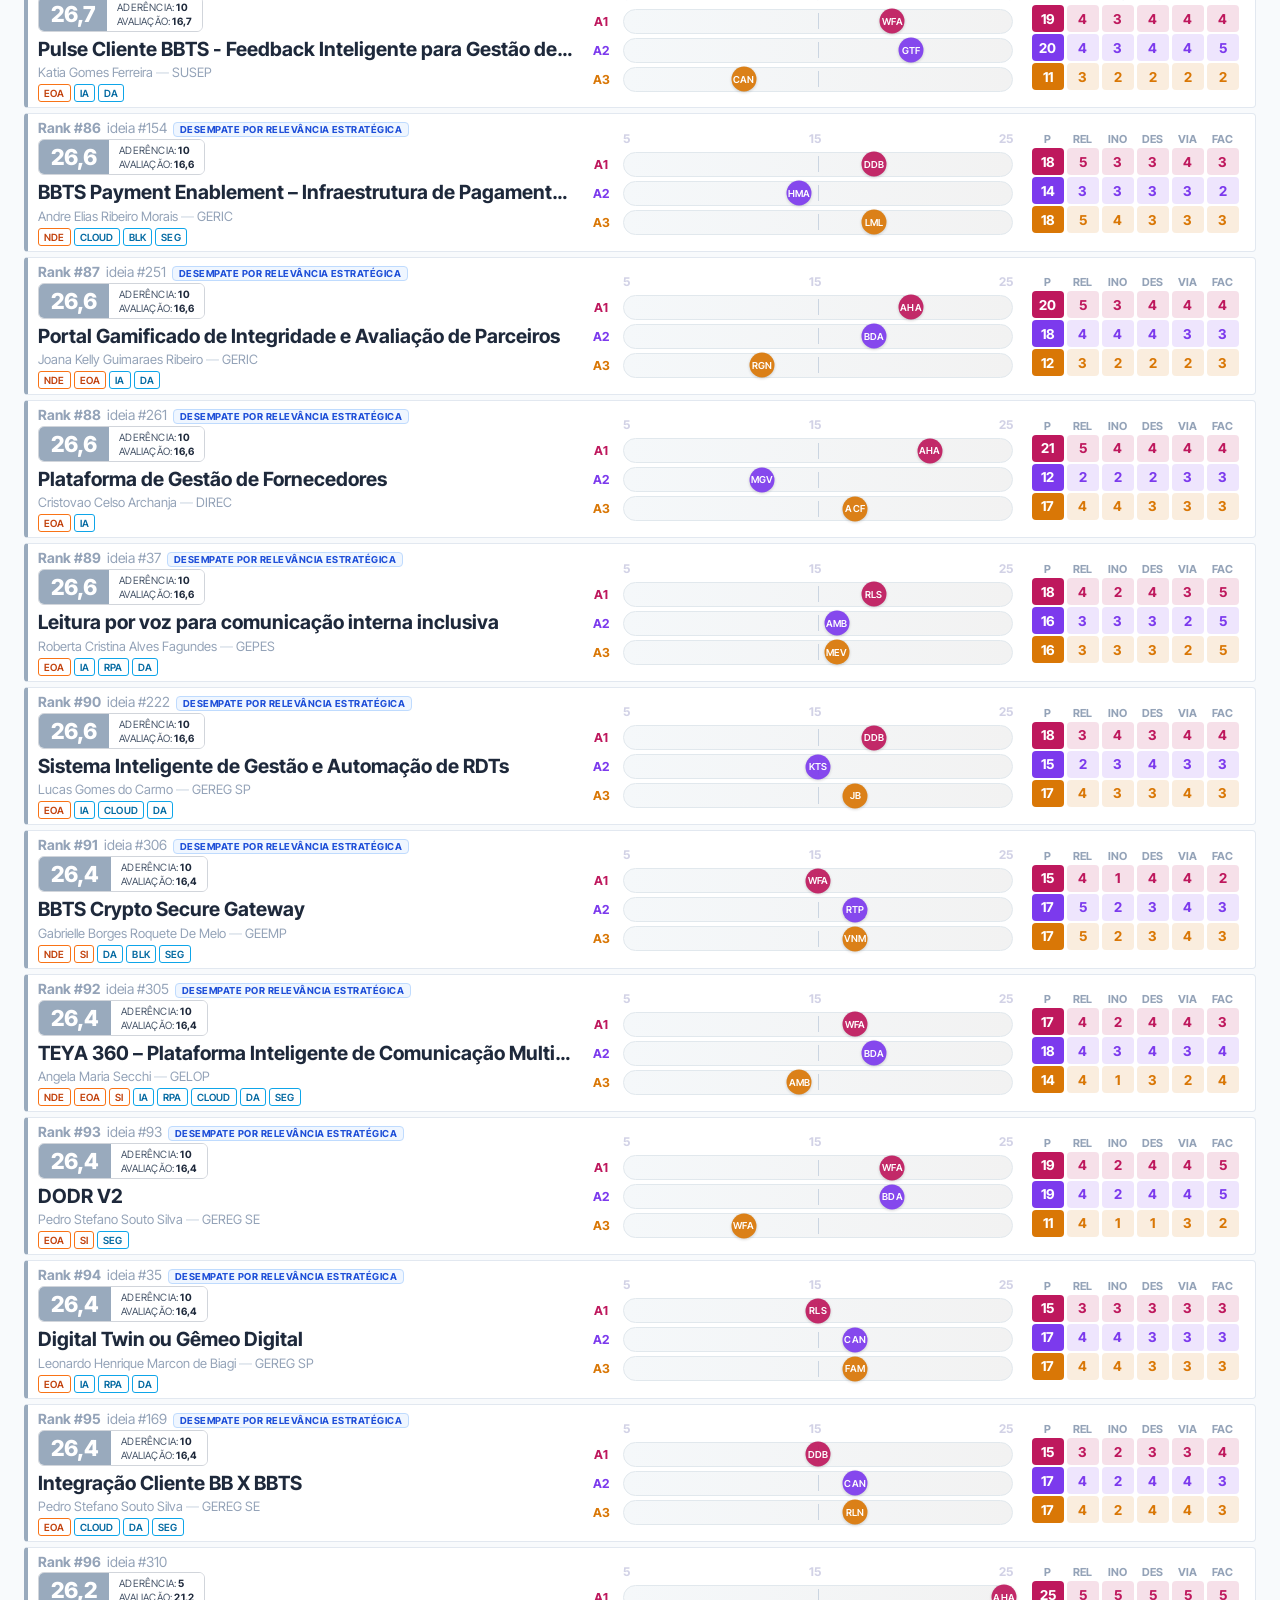
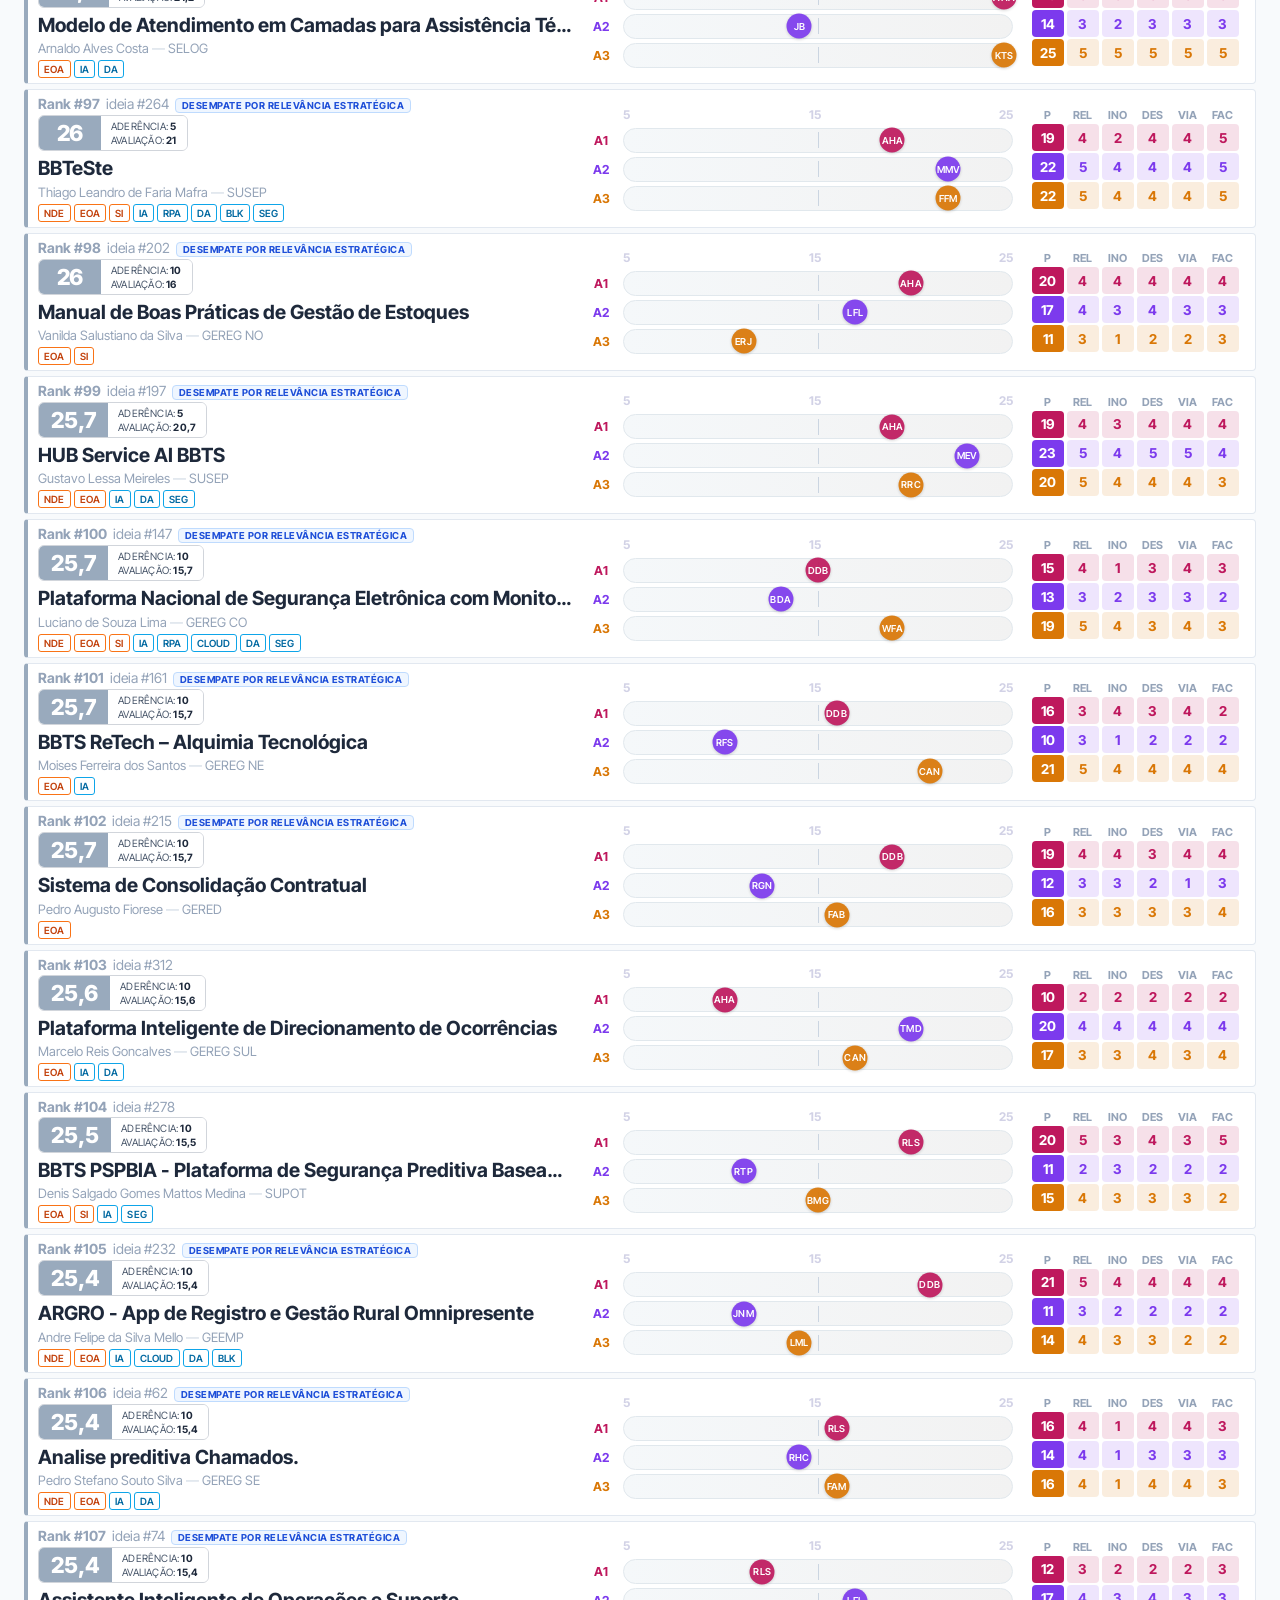
==== commit 241e193c: "Atualizar ranking Batalha de Ideias 2026" ====
--- a/index.html
+++ b/index.html
@@ -175,7 +175,7 @@
   <a href="simulacao_perfis.html">👥 Simulação</a>
   <h1>Ranking Unificado — Batalha de Ideias 2026</h1>
   <div class="hbadge" id="hbadge">220 elegíveis · 47 não classificadas</div>
-  <div class="hbadge" title="Última atualização"><span class="material-symbols-outlined" style="font-size:13px;vertical-align:middle;margin-right:3px">schedule</span>03/06/2026 16:22</div>
+  <div class="hbadge" title="Última atualização"><span class="material-symbols-outlined" style="font-size:13px;vertical-align:middle;margin-right:3px">schedule</span>03/06/2026 16:50</div>
 </header>
 
 <div class="tab-bar">
@@ -237,7 +237,7 @@
 <script>
 var DATA_T1      = [{"id": 49, "tit": "Plataforma de criação de agentes de IA ", "aut": "Lucas Sousa Borges", "arenas": ["Negócios Digitais Escaláveis", "Eficiência Operacional e Automação"], "tecs": ["IA / IA Generativa", "Hiperautomação / RPA", "Dados / Analytics"], "dept": "SUPOT", "cargo_autor": "ANALISTA DE TECNOLOGIA III", "empresa_autor": "BB TECNOLOGIA E SERVICOS S.A", "ineleg_motivo": "", "rank": 1, "tot": 23.7, "ader": 10.0, "comb": 33.7, "avg": {"REL": 5.0, "FAC": 4.3, "VIA": 4.7, "DES": 5.0, "INO": 4.7}, "sets": [{"REL": 5, "FAC": 5, "VIA": 4, "DES": 5, "INO": 5, "total": 24, "av": "Rafael Luiz Velozo Santiago", "dept": "GOVIT", "cargo": ""}, {"REL": 5, "FAC": 5, "VIA": 5, "DES": 5, "INO": 5, "total": 25, "av": "Manoel Enison Ramos Viana", "dept": ".GEAPE.DITES.PRESI.CONAD.BBTS", "cargo": "GERENTE DE DIVISAO"}, {"REL": 5, "FAC": 3, "VIA": 5, "DES": 5, "INO": 4, "total": 22, "av": "Fabiano Felix Macedo", "dept": ".GESIT.DITES.PRESI.CONAD.COBRA", "cargo": "GERENTE DE DIVISAO"}], "avsa": ["Rafael Luiz Velozo Santiago", "Manoel Enison Ramos Viana", "Fabiano Felix Macedo"], "tipo": "CLT/BBTS", "tb": null, "nar": null, "nara": null}, {"id": 59, "tit": "IAprovve - Smart Notes", "aut": "Silvana Lucia da Silva", "arenas": ["Eficiência Operacional e Automação"], "tecs": ["IA / IA Generativa"], "dept": "GERED", "cargo_autor": "ASSESSOR SENIOR", "empresa_autor": "BB TECNOLOGIA E SERVICOS S.A", "ineleg_motivo": "", "rank": 2, "tot": 22.7, "ader": 10.0, "comb": 32.7, "avg": {"REL": 4.7, "FAC": 5.0, "VIA": 4.7, "DES": 5.0, "INO": 3.3}, "sets": [{"REL": 5, "FAC": 5, "VIA": 5, "DES": 5, "INO": 4, "total": 24, "av": "Rafael Luiz Velozo Santiago", "dept": "GOVIT", "cargo": ""}, {"REL": 4, "FAC": 5, "VIA": 4, "DES": 5, "INO": 3, "total": 21, "av": "Vera Neves Mafra", "dept": ".GEATI.DITES.PRESI.CONAD.BBTS", "cargo": "GERENTE DE DIVISAO"}, {"REL": 5, "FAC": 5, "VIA": 5, "DES": 5, "INO": 3, "total": 23, "av": "Diego Alves da Silva", "dept": ".GESUC.DIAFI.PRESI.CONAD", "cargo": "GERENTE DE DIVISAO"}], "avsa": ["Rafael Luiz Velozo Santiago", "Vera Neves Mafra", "Diego Alves da Silva"], "tipo": "CLT/BBTS", "tb": null, "nar": null, "nara": null}, {"id": 315, "tit": "Identificação e classificação preditiva de riscos cibernéticos com apoio de IA", "aut": "Marcos Prado Cason", "arenas": ["Negócios Digitais Escaláveis", "Eficiência Operacional e Automação", "Segurança Integrada"], "tecs": ["IA / IA Generativa", "Hiperautomação / RPA", "Dados / Analytics", "Segurança / Privacidade"], "dept": "GEATI", "cargo_autor": "ASSESSOR SENIOR", "empresa_autor": "BB TECNOLOGIA E SERVICOS S.A", "ineleg_motivo": "", "rank": 3, "tot": 21.7, "ader": 10.0, "comb": 31.7, "avg": {"REL": 5.0, "FAC": 4.3, "VIA": 4.7, "DES": 4.7, "INO": 3.0}, "sets": [{"REL": 5, "FAC": 5, "VIA": 5, "DES": 5, "INO": 1, "total": 21, "av": "Alexandre Henrique Figueiroa De Araujo", "dept": "GOVIT", "cargo": ""}, {"REL": 5, "FAC": 3, "VIA": 4, "DES": 4, "INO": 4, "total": 20, "av": "Bruno Martins Guimaraes", "dept": ".GESEC.DITES.PRESI.CONAD", "cargo": "GERENTE DE DIVISAO"}, {"REL": 5, "FAC": 5, "VIA": 5, "DES": 5, "INO": 4, "total": 24, "av": "Manoel Enison Ramos Viana", "dept": ".GEAPE.DITES.PRESI.CONAD.BBTS", "cargo": "GERENTE DE DIVISAO"}], "avsa": ["Alexandre Henrique Figueiroa De Araujo", "Bruno Martins Guimaraes", "Manoel Enison Ramos Viana"], "tipo": "CLT/BBTS", "tb": "Relevância Estratégica", "nar": null, "nara": null}, {"id": 294, "tit": "Base Inteligente de Custos", "aut": "Maria Jose Pereira Lima", "arenas": ["Negócios Digitais Escaláveis", "Eficiência Operacional e Automação", "Segurança Integrada"], "tecs": ["IA / IA Generativa", "MultiCloud / Cloud", "Dados / Analytics", "Segurança / Privacidade", "Não sei informar"], "dept": "GEREL", "cargo_autor": "ASSESSOR MASTER", "empresa_autor": "BB TECNOLOGIA E SERVICOS S.A", "ineleg_motivo": "", "rank": 4, "tot": 21.7, "ader": 10.0, "comb": 31.7, "avg": {"REL": 4.7, "FAC": 4.0, "VIA": 4.3, "DES": 4.7, "INO": 4.0}, "sets": [{"REL": 5, "FAC": 3, "VIA": 4, "DES": 4, "INO": 3, "total": 19, "av": "Daniela Dos Santos Batista", "dept": "GOVIT", "cargo": ""}, {"REL": 5, "FAC": 5, "VIA": 5, "DES": 5, "INO": 5, "total": 25, "av": "Heubert Mesentier de Araujo", "dept": ".GEREL.DITES.PRESI.CONAD", "cargo": "GERENTE DE DIVISAO_"}, {"REL": 4, "FAC": 4, "VIA": 4, "DES": 5, "INO": 4, "total": 21, "av": "Miguel Pires Vilella", "dept": ".GECON.DIAFI.PRESI.CONAD", "cargo": "GERENTE DE DIVISAO"}], "avsa": ["Daniela Dos Santos Batista", "Heubert Mesentier de Araujo", "Miguel Pires Vilella"], "tipo": "CLT/BBTS", "tb": "Relevância Estratégica", "nar": null, "nara": null}, {"id": 279, "tit": "Monitoramento Automatizado de Licitações Públicas", "aut": "Maicon Munis De Souza", "arenas": ["Negócios Digitais Escaláveis", "Eficiência Operacional e Automação"], "tecs": ["IA / IA Generativa", "Hiperautomação / RPA", "MultiCloud / Cloud", "Dados / Analytics"], "dept": "SUNEG", "cargo_autor": "ASSESSOR JUNIOR", "empresa_autor": "BB TECNOLOGIA E SERVICOS S.A", "ineleg_motivo": "", "rank": 5, "tot": 21.5, "ader": 10.0, "comb": 31.5, "avg": {"REL": 4.7, "FAC": 4.7, "VIA": 3.7, "DES": 4.7, "INO": 3.7}, "sets": [{"REL": 5, "FAC": 5, "VIA": 4, "DES": 4, "INO": 4, "total": 22, "av": "Rafael Luiz Velozo Santiago", "dept": "GOVIT", "cargo": ""}, {"REL": 4, "FAC": 4, "VIA": 3, "DES": 5, "INO": 3, "total": 19, "av": "Italo Augusto Dias de Souza", "dept": ".SUNEG.GEREL.DITES.PRESI.CONAD", "cargo": "GERENTE DE DIVISAO"}, {"REL": 5, "FAC": 5, "VIA": 4, "DES": 5, "INO": 4, "total": 23, "av": "Diego Alves da Silva", "dept": ".GESUC.DIAFI.PRESI.CONAD", "cargo": "GERENTE DE DIVISAO"}], "avsa": ["Rafael Luiz Velozo Santiago", "Italo Augusto Dias de Souza", "Diego Alves da Silva"], "tipo": "CLT/BBTS", "tb": null, "nar": null, "nara": null}, {"id": 303, "tit": "Programa “BBTS Móvel com Parceiros”", "aut": "Renato Teixeira de Araujo", "arenas": ["Negócios Digitais Escaláveis", "Eficiência Operacional e Automação", "Segurança Integrada"], "tecs": ["IA / IA Generativa", "Dados / Analytics", "Segurança / Privacidade"], "dept": "SUCOR", "cargo_autor": "ASSESSOR PLENO", "empresa_autor": "BB TECNOLOGIA E SERVICOS S.A", "ineleg_motivo": "", "rank": 6, "tot": 21.4, "ader": 10.0, "comb": 31.4, "avg": {"REL": 5.0, "FAC": 4.7, "VIA": 4.0, "DES": 4.7, "INO": 3.0}, "sets": [{"REL": 5, "FAC": 5, "VIA": 4, "DES": 5, "INO": 3, "total": 22, "av": "Wanderlayne Fernandes Do Amaral", "dept": "GOVIT", "cargo": ""}, {"REL": 5, "FAC": 5, "VIA": 4, "DES": 5, "INO": 3, "total": 22, "av": "Jesse Nascimento Mendes", "dept": ".GECOR.DIOPE.PRESI.CONAD", "cargo": "GERENTE DE DIVISAO"}, {"REL": 5, "FAC": 4, "VIA": 4, "DES": 4, "INO": 3, "total": 20, "av": "Leandro Moreira Lopes", "dept": ".GECOR.DIOPE.PRESI.CONAD", "cargo": "GERENTE DE DIVISAO"}], "avsa": ["Wanderlayne Fernandes Do Amaral", "Jesse Nascimento Mendes", "Leandro Moreira Lopes"], "tipo": "CLT/BBTS", "tb": null, "nar": null, "nara": null}, {"id": 108, "tit": "Painel de acompanhamento e gestão controle de chamados", "aut": "Michelle Araujo Oliveira", "arenas": ["Eficiência Operacional e Automação"], "tecs": ["Hiperautomação / RPA", "MultiCloud / Cloud", "Dados / Analytics", "Segurança / Privacidade"], "dept": "GEREG NO", "cargo_autor": "TECNICO", "empresa_autor": "BB TECNOLOGIA E SERVICOS S.A", "ineleg_motivo": "", "rank": 7, "tot": 21.3, "ader": 10.0, "comb": 31.3, "avg": {"REL": 5.0, "FAC": 4.3, "VIA": 4.3, "DES": 5.0, "INO": 2.7}, "sets": [{"REL": 5, "FAC": 5, "VIA": 5, "DES": 5, "INO": 4, "total": 24, "av": "Wanderlayne Fernandes Do Amaral", "dept": "GOVIT", "cargo": ""}, {"REL": 5, "FAC": 4, "VIA": 4, "DES": 5, "INO": 2, "total": 20, "av": "Wellington Felix de Araujo", "dept": ".SEDIN.GELOP.DIOPE.PRESI.CONAD", "cargo": "GERENTE DE DIVISAO"}, {"REL": 5, "FAC": 4, "VIA": 4, "DES": 5, "INO": 2, "total": 20, "av": "Ricardo Lenno dos Santos Nazare", "dept": ".SUPER CN.GERED.DIOPE.PRESI.CONAD", "cargo": "GERENTE REGIONAL DE OPERACOES"}], "avsa": ["Wanderlayne Fernandes Do Amaral", "Wellington Felix de Araujo", "Ricardo Lenno dos Santos Nazare"], "tipo": "CLT/BBTS", "tb": null, "nar": null, "nara": null}, {"id": 67, "tit": "Radar Contratual Inteligente BBTS", "aut": "Rafael Aparecido de Carvalho", "arenas": ["Negócios Digitais Escaláveis", "Eficiência Operacional e Automação", "Segurança Integrada"], "tecs": ["IA / IA Generativa", "Hiperautomação / RPA", "Dados / Analytics"], "dept": "GESUC", "cargo_autor": "ASSESSOR SENIOR", "empresa_autor": "BB TECNOLOGIA E SERVICOS S.A", "ineleg_motivo": "", "rank": 8, "tot": 21.0, "ader": 10.0, "comb": 31.0, "avg": {"REL": 4.3, "FAC": 3.7, "VIA": 4.0, "DES": 4.7, "INO": 4.3}, "sets": [{"REL": 4, "FAC": 3, "VIA": 4, "DES": 4, "INO": 4, "total": 19, "av": "Rafael Luiz Velozo Santiago", "dept": "GOVIT", "cargo": ""}, {"REL": 5, "FAC": 5, "VIA": 5, "DES": 5, "INO": 5, "total": 25, "av": "Raphael Grupilo Nascimento", "dept": ".GESUC.DIAFI.PRESI.CONAD", "cargo": "GERENTE DE DIVISAO"}, {"REL": 4, "FAC": 3, "VIA": 3, "DES": 5, "INO": 4, "total": 19, "av": "Vera Neves Mafra", "dept": ".GEATI.DITES.PRESI.CONAD.BBTS", "cargo": "GERENTE DE DIVISAO"}], "avsa": ["Rafael Luiz Velozo Santiago", "Raphael Grupilo Nascimento", "Vera Neves Mafra"], "tipo": "CLT/BBTS", "tb": "Relevância Estratégica", "nar": null, "nara": null}, {"id": 144, "tit": "FQ Digital – Transformação de Formulários em Processos Digitais", "aut": "Luis Guilherme Brant Oliveira", "arenas": ["Negócios Digitais Escaláveis", "Eficiência Operacional e Automação", "Segurança Integrada"], "tecs": ["Hiperautomação / RPA", "Dados / Analytics", "Segurança / Privacidade"], "dept": "GEREG CO", "cargo_autor": "GERENTE DE GRUPO I", "empresa_autor": "BB TECNOLOGIA E SERVICOS S.A", "ineleg_motivo": "", "rank": 9, "tot": 21.0, "ader": 10.0, "comb": 31.0, "avg": {"REL": 4.0, "FAC": 5.0, "VIA": 4.0, "DES": 4.0, "INO": 4.0}, "sets": [{"REL": 4, "FAC": 5, "VIA": 4, "DES": 4, "INO": 4, "total": 21, "av": "Daniela Dos Santos Batista", "dept": "GOVIT", "cargo": ""}, {"REL": 4, "FAC": 5, "VIA": 4, "DES": 4, "INO": 4, "total": 21, "av": "Karla Tayana de Souza", "dept": ".GERED.DIOPE.PRESI.CONAD.COBRA", "cargo": "GERENTE REGIONAL DE OPERACOES"}, {"REL": 4, "FAC": 5, "VIA": 4, "DES": 4, "INO": 4, "total": 21, "av": "Janderson Balotin", "dept": ".SUPER NE.GERED.DIOPE.PRESI.CONAD.COBRA", "cargo": "GERENTE REGIONAL DE OPERACOES"}], "avsa": ["Daniela Dos Santos Batista", "Karla Tayana de Souza", "Janderson Balotin"], "tipo": "CLT/BBTS", "tb": "Relevância Estratégica", "nar": null, "nara": null}, {"id": 308, "tit": "Data Shield BBTS: Plataforma Inteligente de Anonimização e Proteção de Dados Sensíveis com IA", "aut": "Larissa Lima Silva Feitosa", "arenas": ["Eficiência Operacional e Automação", "Segurança Integrada"], "tecs": ["IA / IA Generativa", "Hiperautomação / RPA", "Dados / Analytics", "Segurança / Privacidade"], "dept": "GEPES", "cargo_autor": "ASSESSOR JUNIOR", "empresa_autor": "BB TECNOLOGIA E SERVICOS S.A", "ineleg_motivo": "", "rank": 10, "tot": 20.9, "ader": 10.0, "comb": 30.9, "avg": {"REL": 4.3, "FAC": 4.0, "VIA": 4.3, "DES": 4.3, "INO": 4.0}, "sets": [{"REL": 4, "FAC": 3, "VIA": 5, "DES": 5, "INO": 3, "total": 20, "av": "Alexandre Henrique Figueiroa De Araujo", "dept": "GOVIT", "cargo": ""}, {"REL": 5, "FAC": 5, "VIA": 5, "DES": 5, "INO": 5, "total": 25, "av": "Vera Neves Mafra", "dept": ".GEATI.DITES.PRESI.CONAD.BBTS", "cargo": "GERENTE DE DIVISAO"}, {"REL": 4, "FAC": 4, "VIA": 3, "DES": 3, "INO": 4, "total": 18, "av": "Bruno Martins Guimaraes", "dept": ".GESEC.DITES.PRESI.CONAD", "cargo": "GERENTE DE DIVISAO"}], "avsa": ["Alexandre Henrique Figueiroa De Araujo", "Vera Neves Mafra", "Bruno Martins Guimaraes"], "tipo": "CLT/BBTS", "tb": null, "nar": null, "nara": null}, {"id": 56, "tit": "Busca Visual Inteligente: Identificação de Peças por Imagem via Mobile", "aut": "Casiano Pires Santos", "arenas": ["Eficiência Operacional e Automação"], "tecs": ["IA / IA Generativa", "MultiCloud / Cloud", "Dados / Analytics"], "dept": "GEREG NO", "cargo_autor": "TECNICO", "empresa_autor": "BB TECNOLOGIA E SERVICOS S.A", "ineleg_motivo": "", "rank": 11, "tot": 20.5, "ader": 10.0, "comb": 30.5, "avg": {"REL": 4.7, "FAC": 3.7, "VIA": 3.7, "DES": 4.7, "INO": 3.7}, "sets": [{"REL": 4, "FAC": 3, "VIA": 3, "DES": 5, "INO": 4, "total": 19, "av": "Rafael Luiz Velozo Santiago", "dept": "GOVIT", "cargo": ""}, {"REL": 5, "FAC": 4, "VIA": 4, "DES": 5, "INO": 4, "total": 22, "av": "Leonardo Fernandes Leao", "dept": ".SEDIN.GELOP.DIOPE.PRESI.CONAD", "cargo": "GERENTE DE DIVISAO"}, {"REL": 5, "FAC": 4, "VIA": 4, "DES": 4, "INO": 3, "total": 20, "av": "Alline Mendonca Barreto", "dept": ".GEMAC.PRESI.CONAD", "cargo": "GERENTE DE DIVISAO"}], "avsa": ["Rafael Luiz Velozo Santiago", "Leonardo Fernandes Leao", "Alline Mendonca Barreto"], "tipo": "CLT/BBTS", "tb": null, "nar": null, "nara": null}, {"id": 281, "tit": "TAA inteligente: quando os dados antecipam a falha e protegem a margem", "aut": "Bruna Machado Cruz", "arenas": ["Eficiência Operacional e Automação"], "tecs": ["IA / IA Generativa", "Dados / Analytics"], "dept": "SEDIN", "cargo_autor": "ASSESSOR PLENO", "empresa_autor": "BB TECNOLOGIA E SERVICOS S.A", "ineleg_motivo": "", "rank": 12, "tot": 20.4, "ader": 10.0, "comb": 30.4, "avg": {"REL": 4.7, "FAC": 3.0, "VIA": 4.0, "DES": 4.7, "INO": 4.0}, "sets": [{"REL": 4, "FAC": 3, "VIA": 4, "DES": 4, "INO": 4, "total": 19, "av": "Rafael Luiz Velozo Santiago", "dept": "GOVIT", "cargo": ""}, {"REL": 5, "FAC": 3, "VIA": 4, "DES": 5, "INO": 4, "total": 21, "av": "Leonardo Fernandes Leao", "dept": ".SEDIN.GELOP.DIOPE.PRESI.CONAD", "cargo": "GERENTE DE DIVISAO"}, {"REL": 5, "FAC": 3, "VIA": 4, "DES": 5, "INO": 4, "total": 21, "av": "Carlos Alberto Rezende Souza Neto", "dept": ".GERED.DIOPE.PRESI.CONAD.COBRA", "cargo": "GERENTE DE DIVISAO"}], "avsa": ["Rafael Luiz Velozo Santiago", "Leonardo Fernandes Leao", "Carlos Alberto Rezende Souza Neto"], "tipo": "CLT/BBTS", "tb": "Grau de Inovação", "nar": null, "nara": null}, {"id": 218, "tit": "Plataforma Inteligente de Expansão Comercial e Inteligência de Portfólio", "aut": "Gabrielle Borges Roquete De Melo", "arenas": ["Eficiência Operacional e Automação"], "tecs": ["IA / IA Generativa", "Hiperautomação / RPA", "Dados / Analytics"], "dept": "GEEMP", "cargo_autor": "ANALISTA", "empresa_autor": "BB TECNOLOGIA E SERVICOS S.A", "ineleg_motivo": "", "rank": 13, "tot": 20.4, "ader": 10.0, "comb": 30.4, "avg": {"REL": 4.7, "FAC": 3.7, "VIA": 4.0, "DES": 4.0, "INO": 4.0}, "sets": [{"REL": 5, "FAC": 3, "VIA": 3, "DES": 3, "INO": 3, "total": 17, "av": "Daniela Dos Santos Batista", "dept": "GOVIT", "cargo": ""}, {"REL": 4, "FAC": 3, "VIA": 4, "DES": 4, "INO": 4, "total": 19, "av": "Heubert Mesentier de Araujo", "dept": ".GEREL.DITES.PRESI.CONAD", "cargo": "GERENTE DE DIVISAO_"}, {"REL": 5, "FAC": 5, "VIA": 5, "DES": 5, "INO": 5, "total": 25, "av": "Gustavo Torres Ferrari", "dept": ".GEREL.DITES.PRESI.CONAD", "cargo": "GERENTE DE DIVISAO"}], "avsa": ["Daniela Dos Santos Batista", "Heubert Mesentier de Araujo", "Gustavo Torres Ferrari"], "tipo": "CLT/BBTS", "tb": "Grau de Inovação", "nar": null, "nara": null}, {"id": 52, "tit": "Assistente Virtual com IA para consulta de documentos corporativos", "aut": "Gabrielle Coelho Da Silva Almeida", "arenas": ["Eficiência Operacional e Automação", "Segurança Integrada"], "tecs": ["IA / IA Generativa", "MultiCloud / Cloud", "Dados / Analytics", "Segurança / Privacidade"], "dept": "SECOT", "cargo_autor": "ASSESSOR JUNIOR", "empresa_autor": "BB TECNOLOGIA E SERVICOS S.A", "ineleg_motivo": "", "rank": 14, "tot": 20.4, "ader": 10.0, "comb": 30.4, "avg": {"REL": 4.7, "FAC": 3.3, "VIA": 4.0, "DES": 4.7, "INO": 3.7}, "sets": [{"REL": 5, "FAC": 4, "VIA": 4, "DES": 5, "INO": 4, "total": 22, "av": "Rafael Luiz Velozo Santiago", "dept": "GOVIT", "cargo": ""}, {"REL": 5, "FAC": 4, "VIA": 4, "DES": 5, "INO": 4, "total": 22, "av": "Marcelo Augusto Finazzi Santos", "dept": ".GEEMP.PRESI.CONAD", "cargo": "GERENTE DE DIVISAO_"}, {"REL": 4, "FAC": 2, "VIA": 4, "DES": 4, "INO": 3, "total": 17, "av": "Vera Neves Mafra", "dept": ".GEATI.DITES.PRESI.CONAD.BBTS", "cargo": "GERENTE DE DIVISAO"}], "avsa": ["Rafael Luiz Velozo Santiago", "Marcelo Augusto Finazzi Santos", "Vera Neves Mafra"], "tipo": "CLT/BBTS", "tb": "Grau de Inovação", "nar": null, "nara": null}, {"id": 210, "tit": "Base de Soluções de Campo — Plataforma Inteligente de Aprendizado Operacional", "aut": "Luis Guilherme Brant Oliveira", "arenas": ["Eficiência Operacional e Automação"], "tecs": ["IA / IA Generativa", "Hiperautomação / RPA", "Dados / Analytics"], "dept": "GEREG CO", "cargo_autor": "GERENTE DE GRUPO I", "empresa_autor": "BB TECNOLOGIA E SERVICOS S.A", "ineleg_motivo": "", "rank": 15, "tot": 20.3, "ader": 10.0, "comb": 30.3, "avg": {"REL": 4.3, "FAC": 3.7, "VIA": 3.3, "DES": 5.0, "INO": 4.0}, "sets": [{"REL": 5, "FAC": 5, "VIA": 4, "DES": 5, "INO": 4, "total": 23, "av": "Alexandre Henrique Figueiroa De Araujo", "dept": "GOVIT", "cargo": ""}, {"REL": 4, "FAC": 3, "VIA": 3, "DES": 5, "INO": 4, "total": 19, "av": "Tulio Marcos Ribeiro Dutra", "dept": ".SEDIN.GELOP.DIOPE.PRESI.CONAD", "cargo": "GERENTE DE DIVISAO"}, {"REL": 4, "FAC": 3, "VIA": 3, "DES": 5, "INO": 4, "total": 19, "av": "Fabiano Felix Macedo", "dept": ".GESIT.DITES.PRESI.CONAD.COBRA", "cargo": "GERENTE DE DIVISAO"}], "avsa": ["Alexandre Henrique Figueiroa De Araujo", "Tulio Marcos Ribeiro Dutra", "Fabiano Felix Macedo"], "tipo": "CLT/BBTS", "tb": "Grau de Inovação", "nar": null, "nara": null}, {"id": 269, "tit": "BBTS Fiscaliza", "aut": "Aline Ladislau da Silva", "arenas": ["Negócios Digitais Escaláveis", "Eficiência Operacional e Automação"], "tecs": ["IA / IA Generativa", "Hiperautomação / RPA", "Dados / Analytics", "Segurança / Privacidade"], "dept": "DICOF", "cargo_autor": "GERENTE DE SETOR", "empresa_autor": "BB TECNOLOGIA E SERVICOS S.A", "ineleg_motivo": "", "rank": 16, "tot": 20.3, "ader": 10.0, "comb": 30.3, "avg": {"REL": 4.3, "FAC": 3.7, "VIA": 4.3, "DES": 4.3, "INO": 3.7}, "sets": [{"REL": 4, "FAC": 3, "VIA": 4, "DES": 4, "INO": 4, "total": 19, "av": "Monica Guizzardi Vaillant", "dept": ".GESUC.DIAFI.PRESI.CONAD.COBRA", "cargo": "GERENTE DE DIVISAO"}, {"REL": 4, "FAC": 4, "VIA": 4, "DES": 4, "INO": 3, "total": 19, "av": "Rafael Luiz Velozo Santiago", "dept": "GOVIT", "cargo": ""}, {"REL": 5, "FAC": 4, "VIA": 5, "DES": 5, "INO": 4, "total": 23, "av": "Carlos Alberto Rezende Souza Neto", "dept": ".GERED.DIOPE.PRESI.CONAD.COBRA", "cargo": "GERENTE DE DIVISAO"}], "avsa": ["Monica Guizzardi Vaillant", "Rafael Luiz Velozo Santiago", "Carlos Alberto Rezende Souza Neto"], "tipo": "CLT/BBTS", "tb": "Grau de Inovação", "nar": null, "nara": null}, {"id": 156, "tit": "Aplicativo Consórcio BBTS", "aut": "Emilio Affonso Carello", "arenas": ["Eficiência Operacional e Automação"], "tecs": ["IA / IA Generativa", "Hiperautomação / RPA", "Dados / Analytics", "Segurança / Privacidade"], "dept": "GECOR", "cargo_autor": "ASSESSOR PLENO", "empresa_autor": "BB TECNOLOGIA E SERVICOS S.A", "ineleg_motivo": "", "rank": 17, "tot": 20.1, "ader": 10.0, "comb": 30.1, "avg": {"REL": 4.7, "FAC": 3.0, "VIA": 4.0, "DES": 4.7, "INO": 3.7}, "sets": [{"REL": 5, "FAC": 3, "VIA": 4, "DES": 5, "INO": 4, "total": 21, "av": "Rafael Luiz Velozo Santiago", "dept": "GOVIT", "cargo": ""}, {"REL": 4, "FAC": 3, "VIA": 4, "DES": 4, "INO": 3, "total": 18, "av": "Jesse Nascimento Mendes", "dept": ".GECOR.DIOPE.PRESI.CONAD", "cargo": "GERENTE DE DIVISAO"}, {"REL": 5, "FAC": 3, "VIA": 4, "DES": 5, "INO": 4, "total": 21, "av": "Leandro Moreira Lopes", "dept": ".GECOR.DIOPE.PRESI.CONAD", "cargo": "GERENTE DE DIVISAO"}], "avsa": ["Rafael Luiz Velozo Santiago", "Jesse Nascimento Mendes", "Leandro Moreira Lopes"], "tipo": "CLT/BBTS", "tb": "Desejabilidade", "nar": null, "nara": null}, {"id": 216, "tit": "Radar Inteligente de Continuidade Operacional", "aut": "Gabrielle Borges Roquete De Melo", "arenas": ["Eficiência Operacional e Automação", "Segurança Integrada"], "tecs": ["IA / IA Generativa", "Dados / Analytics", "Segurança / Privacidade"], "dept": "GEEMP", "cargo_autor": "ANALISTA", "empresa_autor": "BB TECNOLOGIA E SERVICOS S.A", "ineleg_motivo": "", "rank": 18, "tot": 20.1, "ader": 10.0, "comb": 30.1, "avg": {"REL": 4.7, "FAC": 3.7, "VIA": 4.0, "DES": 4.0, "INO": 3.7}, "sets": [{"REL": 5, "FAC": 3, "VIA": 4, "DES": 4, "INO": 3, "total": 19, "av": "Daniela Dos Santos Batista", "dept": "GOVIT", "cargo": ""}, {"REL": 5, "FAC": 4, "VIA": 4, "DES": 4, "INO": 4, "total": 21, "av": "Veronica Alves dos Santos", "dept": ".GERIC.PRESI.CONAD", "cargo": "GERENTE DE DIVISAO"}, {"REL": 4, "FAC": 4, "VIA": 4, "DES": 4, "INO": 4, "total": 20, "av": "Alexandra de Paula Vieira", "dept": ".GERIC.PRESI.CONAD.BBTS", "cargo": "GERENTE DE DIVISAO"}], "avsa": ["Daniela Dos Santos Batista", "Veronica Alves dos Santos", "Alexandra de Paula Vieira"], "tipo": "CLT/BBTS", "tb": "Desejabilidade", "nar": null, "nara": null}, {"id": 87, "tit": "Rastreabilidade de peças ID PARTS", "aut": "Vladimir Machado", "arenas": ["Eficiência Operacional e Automação"], "tecs": ["Dados / Analytics", "Não sei informar"], "dept": "GEREG SE", "cargo_autor": "GERENTE DE GRUPO II", "empresa_autor": "BB TECNOLOGIA E SERVICOS S.A", "ineleg_motivo": "", "rank": 19, "tot": 20.0, "ader": 10.0, "comb": 30.0, "avg": {"REL": 4.7, "FAC": 4.3, "VIA": 3.7, "DES": 4.0, "INO": 3.3}, "sets": [{"REL": 4, "FAC": 3, "VIA": 3, "DES": 4, "INO": 4, "total": 18, "av": "Wanderlayne Fernandes Do Amaral", "dept": "GOVIT", "cargo": ""}, {"REL": 5, "FAC": 5, "VIA": 4, "DES": 4, "INO": 3, "total": 21, "av": "Tulio Marcos Ribeiro Dutra", "dept": ".SEDIN.GELOP.DIOPE.PRESI.CONAD", "cargo": "GERENTE DE DIVISAO"}, {"REL": 5, "FAC": 5, "VIA": 4, "DES": 4, "INO": 3, "total": 21, "av": "Carlos Alberto Rezende Souza Neto", "dept": ".GERED.DIOPE.PRESI.CONAD.COBRA", "cargo": "GERENTE DE DIVISAO"}], "avsa": ["Wanderlayne Fernandes Do Amaral", "Tulio Marcos Ribeiro Dutra", "Carlos Alberto Rezende Souza Neto"], "tipo": "CLT/BBTS", "tb": null, "nar": null, "nara": null}, {"id": 79, "tit": "Pré‑Validação Automática do Chamado", "aut": "Aloisio Carlos de Senna", "arenas": ["Eficiência Operacional e Automação"], "tecs": ["IA / IA Generativa", "Dados / Analytics"], "dept": "SUPER SUL", "cargo_autor": "ASSESSOR JUNIOR", "empresa_autor": "BB TECNOLOGIA E SERVICOS S.A", "ineleg_motivo": "", "rank": 20, "tot": 19.9, "ader": 10.0, "comb": 29.9, "avg": {"REL": 4.3, "FAC": 4.0, "VIA": 4.0, "DES": 4.3, "INO": 3.3}, "sets": [{"REL": 4, "FAC": 3, "VIA": 4, "DES": 4, "INO": 3, "total": 18, "av": "Wanderlayne Fernandes Do Amaral", "dept": "GOVIT", "cargo": ""}, {"REL": 4, "FAC": 5, "VIA": 4, "DES": 4, "INO": 3, "total": 20, "av": "Tulio Marcos Ribeiro Dutra", "dept": ".SEDIN.GELOP.DIOPE.PRESI.CONAD", "cargo": "GERENTE DE DIVISAO"}, {"REL": 5, "FAC": 4, "VIA": 4, "DES": 5, "INO": 4, "total": 22, "av": "Fabiano Felix Macedo", "dept": ".GESIT.DITES.PRESI.CONAD.COBRA", "cargo": "GERENTE DE DIVISAO"}], "avsa": ["Wanderlayne Fernandes Do Amaral", "Tulio Marcos Ribeiro Dutra", "Fabiano Felix Macedo"], "tipo": "CLT/BBTS", "tb": null, "nar": null, "nara": null}, {"id": 176, "tit": "SLIP Digital", "aut": "Lauro Cesar Martins de Sousa", "arenas": ["Eficiência Operacional e Automação"], "tecs": ["IA / IA Generativa", "Hiperautomação / RPA", "Dados / Analytics"], "dept": "GEREG CO", "cargo_autor": "GERENTE DE GRUPO I", "empresa_autor": "BB TECNOLOGIA E SERVICOS S.A", "ineleg_motivo": "", "rank": 21, "tot": 19.7, "ader": 10.0, "comb": 29.7, "avg": {"REL": 4.3, "FAC": 3.7, "VIA": 4.0, "DES": 4.7, "INO": 3.0}, "sets": [{"REL": 5, "FAC": 4, "VIA": 4, "DES": 5, "INO": 3, "total": 21, "av": "Alexandre Henrique Figueiroa De Araujo", "dept": "GOVIT", "cargo": ""}, {"REL": 5, "FAC": 4, "VIA": 4, "DES": 5, "INO": 3, "total": 21, "av": "Eliezer Rodrigues Oliveira Junior", "dept": ".SELOG.GELOP.DIOPE.PRESI.CONAD.COBRA", "cargo": "GERENTE REGIONAL DE OPERACOES"}, {"REL": 3, "FAC": 3, "VIA": 4, "DES": 4, "INO": 3, "total": 17, "av": "Leonardo Fernandes Leao", "dept": ".SEDIN.GELOP.DIOPE.PRESI.CONAD", "cargo": "GERENTE DE DIVISAO"}], "avsa": ["Alexandre Henrique Figueiroa De Araujo", "Eliezer Rodrigues Oliveira Junior", "Leonardo Fernandes Leao"], "tipo": "CLT/BBTS", "tb": null, "nar": null, "nara": null}, {"id": 243, "tit": "Estruturação de gestão de processos e mudanças com apoio de agente inteligente", "aut": "Joana Kelly Guimaraes Ribeiro", "arenas": ["Eficiência Operacional e Automação"], "tecs": ["IA / IA Generativa", "Dados / Analytics"], "dept": "GERIC", "cargo_autor": "ASSESSOR SENIOR", "empresa_autor": "BB TECNOLOGIA E SERVICOS S.A", "ineleg_motivo": "", "rank": 22, "tot": 19.6, "ader": 10.0, "comb": 29.6, "avg": {"REL": 4.3, "FAC": 4.3, "VIA": 4.0, "DES": 4.0, "INO": 3.0}, "sets": [{"REL": 4, "FAC": 4, "VIA": 4, "DES": 3, "INO": 3, "total": 18, "av": "Wanderlayne Fernandes Do Amaral", "dept": "GOVIT", "cargo": ""}, {"REL": 4, "DES": 4, "INO": 3, "FAC": 4, "VIA": 4, "total": 19, "av": "Erick Fachetti Pontes", "dept": ".GEEMP.PRESI.CONAD", "cargo": "GERENTE DE DIVISAO"}, {"REL": 5, "FAC": 5, "VIA": 4, "DES": 5, "INO": 3, "total": 22, "av": "Manoel Enison Ramos Viana", "dept": ".GEAPE.DITES.PRESI.CONAD.BBTS", "cargo": "GERENTE DE DIVISAO"}], "avsa": ["Wanderlayne Fernandes Do Amaral", "Erick Fachetti Pontes", "Manoel Enison Ramos Viana"], "tipo": "CLT/BBTS", "tb": null, "nar": null, "nara": null}, {"id": 133, "tit": "Sistema de Gestão Contratual Integrado Com I.A", "aut": "Rafael Aparecido de Carvalho", "arenas": ["Negócios Digitais Escaláveis", "Eficiência Operacional e Automação"], "tecs": ["IA / IA Generativa", "Hiperautomação / RPA", "Dados / Analytics", "Segurança / Privacidade"], "dept": "GESUC", "cargo_autor": "ASSESSOR SENIOR", "empresa_autor": "BB TECNOLOGIA E SERVICOS S.A", "ineleg_motivo": "", "rank": 23, "tot": 19.5, "ader": 10.0, "comb": 29.5, "avg": {"REL": 4.3, "FAC": 4.3, "VIA": 3.3, "DES": 4.3, "INO": 3.3}, "sets": [{"REL": 4, "FAC": 4, "VIA": 3, "DES": 4, "INO": 3, "total": 18, "av": "Daniela Dos Santos Batista", "dept": "GOVIT", "cargo": ""}, {"REL": 4, "FAC": 4, "VIA": 3, "DES": 4, "INO": 3, "total": 18, "av": "Diego Alves da Silva", "dept": ".GESUC.DIAFI.PRESI.CONAD", "cargo": "GERENTE DE DIVISAO"}, {"REL": 5, "FAC": 5, "VIA": 4, "DES": 5, "INO": 4, "total": 23, "av": "Monica Guizzardi Vaillant", "dept": ".GESUC.DIAFI.PRESI.CONAD.COBRA", "cargo": "GERENTE DE DIVISAO"}], "avsa": ["Daniela Dos Santos Batista", "Diego Alves da Silva", "Monica Guizzardi Vaillant"], "tipo": "CLT/BBTS", "tb": null, "nar": null, "nara": null}, {"id": 290, "tit": "PSIM Cognitivo: Convergência de Segurança Física e Cibernética com IA", "aut": "Rafael Guimaraes Trugilho", "arenas": ["Eficiência Operacional e Automação", "Segurança Integrada"], "tecs": ["IA / IA Generativa", "Dados / Analytics", "Segurança / Privacidade"], "dept": "GEPES", "cargo_autor": "ASSESSOR MASTER", "empresa_autor": "BB TECNOLOGIA E SERVICOS S.A", "ineleg_motivo": "", "rank": 24, "tot": 19.4, "ader": 10.0, "comb": 29.4, "avg": {"REL": 4.7, "FAC": 3.0, "VIA": 3.7, "DES": 4.0, "INO": 4.0}, "sets": [{"REL": 4, "FAC": 3, "VIA": 3, "DES": 4, "INO": 4, "total": 18, "av": "Daniela Dos Santos Batista", "dept": "GOVIT", "cargo": ""}, {"REL": 5, "FAC": 3, "VIA": 4, "DES": 4, "INO": 4, "total": 20, "av": "Bruno da Silva Azevedo", "dept": ".DITES.PRESI.CONAD", "cargo": "GERENTE DE DIVISAO"}, {"REL": 5, "FAC": 3, "VIA": 4, "DES": 4, "INO": 4, "total": 20, "av": "Wellington Felix de Araujo", "dept": ".SEDIN.GELOP.DIOPE.PRESI.CONAD", "cargo": "GERENTE DE DIVISAO"}], "avsa": ["Daniela Dos Santos Batista", "Bruno da Silva Azevedo", "Wellington Felix de Araujo"], "tipo": "CLT/BBTS", "tb": "Grau de Inovação", "nar": null, "nara": null}, {"id": 313, "tit": "BBTS Agile Experience: Centro de Consultoria e Capacitação em Agilidade", "aut": "Katia Gomes Ferreira", "arenas": ["Negócios Digitais Escaláveis"], "tecs": ["IA / IA Generativa", "Dados / Analytics"], "dept": "SUSEP", "cargo_autor": "ANALISTA DE TECNOLOGIA III", "empresa_autor": "BB TECNOLOGIA E SERVICOS S.A", "ineleg_motivo": "", "rank": 25, "tot": 19.4, "ader": 10.0, "comb": 29.4, "avg": {"REL": 4.7, "FAC": 4.0, "VIA": 4.3, "DES": 3.7, "INO": 2.7}, "sets": [{"REL": 5, "FAC": 5, "VIA": 5, "DES": 4, "INO": 4, "total": 23, "av": "Alexandre Henrique Figueiroa De Araujo", "dept": "GOVIT", "cargo": ""}, {"REL": 4, "FAC": 5, "VIA": 5, "DES": 4, "INO": 3, "total": 21, "av": "Vera Neves Mafra", "dept": ".GEATI.DITES.PRESI.CONAD.BBTS", "cargo": "GERENTE DE DIVISAO"}, {"REL": 5, "FAC": 2, "VIA": 3, "DES": 3, "INO": 1, "total": 14, "av": "Manoel Enison Ramos Viana", "dept": ".GEAPE.DITES.PRESI.CONAD.BBTS", "cargo": "GERENTE DE DIVISAO"}], "avsa": ["Alexandre Henrique Figueiroa De Araujo", "Vera Neves Mafra", "Manoel Enison Ramos Viana"], "tipo": "CLT/BBTS", "tb": "Grau de Inovação", "nar": null, "nara": null}, {"id": 96, "tit": "Plataforma Inteligente de Antecipação de Recebíveis Públicos Baseada na Lei 14.133/2021", "aut": "Moises Ferreira dos Santos", "arenas": ["Negócios Digitais Escaláveis"], "tecs": ["Dados / Analytics"], "dept": "GEREG NE", "cargo_autor": "TECNICO", "empresa_autor": "BB TECNOLOGIA E SERVICOS S.A", "ineleg_motivo": "", "rank": 26, "tot": 19.3, "ader": 10.0, "comb": 29.3, "avg": {"REL": 4.3, "FAC": 3.3, "VIA": 4.3, "DES": 3.7, "INO": 3.7}, "sets": [{"REL": 3, "FAC": 2, "VIA": 3, "DES": 3, "INO": 3, "total": 14, "av": "Wanderlayne Fernandes Do Amaral", "dept": "GOVIT", "cargo": ""}, {"REL": 5, "FAC": 4, "VIA": 5, "DES": 4, "INO": 4, "total": 22, "av": "Miguel Pires Vilella", "dept": ".GECON.DIAFI.PRESI.CONAD", "cargo": "GERENTE DE DIVISAO"}, {"REL": 5, "FAC": 4, "VIA": 5, "DES": 4, "INO": 4, "total": 22, "av": "Daiany Neves Rosa", "dept": ".GEFIC.DIAFI.PRESI.CONAD.BBTS", "cargo": "GERENTE DE DIVISAO"}], "avsa": ["Wanderlayne Fernandes Do Amaral", "Miguel Pires Vilella", "Daiany Neves Rosa"], "tipo": "CLT/BBTS", "tb": "Relevância Estratégica", "nar": null, "nara": null}, {"id": 94, "tit": "Uso da IA na pesquisa e diagnóstico de defeitos no campo", "aut": "Heni Abdu Addi", "arenas": ["Negócios Digitais Escaláveis"], "tecs": ["IA / IA Generativa", "Hiperautomação / RPA", "Dados / Analytics"], "dept": "GEREG SUL", "cargo_autor": "TECNICO", "empresa_autor": "BB TECNOLOGIA E SERVICOS S.A", "ineleg_motivo": "", "rank": 27, "tot": 19.3, "ader": 10.0, "comb": 29.3, "avg": {"REL": 4.0, "FAC": 4.0, "VIA": 4.0, "DES": 4.0, "INO": 3.3}, "sets": [{"REL": 4, "FAC": 4, "VIA": 4, "DES": 4, "INO": 4, "total": 20, "av": "Wanderlayne Fernandes Do Amaral", "dept": "GOVIT", "cargo": ""}, {"REL": 4, "FAC": 4, "VIA": 4, "DES": 4, "INO": 2, "total": 18, "av": "Carlos Alberto Rezende Souza Neto", "dept": ".GERED.DIOPE.PRESI.CONAD.COBRA", "cargo": "GERENTE DE DIVISAO"}, {"REL": 4, "FAC": 4, "VIA": 4, "DES": 4, "INO": 4, "total": 20, "av": "Janderson Balotin", "dept": ".SUPER NE.GERED.DIOPE.PRESI.CONAD.COBRA", "cargo": "GERENTE REGIONAL DE OPERACOES"}], "avsa": ["Wanderlayne Fernandes Do Amaral", "Carlos Alberto Rezende Souza Neto", "Janderson Balotin"], "tipo": "CLT/BBTS", "tb": "Relevância Estratégica", "nar": null, "nara": null}, {"id": 68, "tit": "Market Intelligence as a Service (MIaaS BBTS)", "aut": "Rafael Aparecido de Carvalho", "arenas": ["Negócios Digitais Escaláveis", "Eficiência Operacional e Automação"], "tecs": ["IA / IA Generativa", "Hiperautomação / RPA", "Dados / Analytics"], "dept": "GESUC", "cargo_autor": "ASSESSOR SENIOR", "empresa_autor": "BB TECNOLOGIA E SERVICOS S.A", "ineleg_motivo": "", "rank": 28, "tot": 19.1, "ader": 10.0, "comb": 29.1, "avg": {"REL": 4.7, "FAC": 3.7, "VIA": 3.7, "DES": 4.0, "INO": 3.0}, "sets": [{"REL": 5, "FAC": 3, "VIA": 4, "DES": 4, "INO": 3, "total": 19, "av": "Rafael Luiz Velozo Santiago", "dept": "GOVIT", "cargo": ""}, {"REL": 5, "FAC": 4, "VIA": 4, "DES": 4, "INO": 3, "total": 20, "av": "Rodolfo Rocha Carvalho", "dept": ".GETIC.DITES.PRESI.CONAD.BBTS", "cargo": "GERENTE DE DIVISAO"}, {"REL": 4, "FAC": 4, "VIA": 3, "DES": 4, "INO": 3, "total": 18, "av": "Monica Guizzardi Vaillant", "dept": ".GESUC.DIAFI.PRESI.CONAD.COBRA", "cargo": "GERENTE DE DIVISAO"}], "avsa": ["Rafael Luiz Velozo Santiago", "Rodolfo Rocha Carvalho", "Monica Guizzardi Vaillant"], "tipo": "CLT/BBTS", "tb": "Relevância Estratégica", "nar": null, "nara": null}, {"id": 301, "tit": "BBTS PAIO - Portal de Analytics e Inteligência Operacional", "aut": "Denis Salgado Gomes Mattos Medina", "arenas": ["Negócios Digitais Escaláveis", "Eficiência Operacional e Automação", "Segurança Integrada"], "tecs": ["IA / IA Generativa", "Dados / Analytics", "Segurança / Privacidade"], "dept": "SUPOT", "cargo_autor": "ANALISTA DE TECNOLOGIA III", "empresa_autor": "BB TECNOLOGIA E SERVICOS S.A", "ineleg_motivo": "", "rank": 29, "tot": 19.1, "ader": 10.0, "comb": 29.1, "avg": {"REL": 4.7, "FAC": 3.7, "VIA": 4.0, "DES": 4.0, "INO": 2.7}, "sets": [{"REL": 4, "FAC": 4, "VIA": 4, "DES": 3, "INO": 2, "total": 17, "av": "Wanderlayne Fernandes Do Amaral", "dept": "GOVIT", "cargo": ""}, {"REL": 5, "FAC": 5, "VIA": 4, "DES": 4, "INO": 4, "total": 22, "av": "Vera Neves Mafra", "dept": ".GEATI.DITES.PRESI.CONAD.BBTS", "cargo": "GERENTE DE DIVISAO"}, {"REL": 5, "FAC": 2, "VIA": 4, "DES": 5, "INO": 2, "total": 18, "av": "Bruno Martins Guimaraes", "dept": ".GESEC.DITES.PRESI.CONAD", "cargo": "GERENTE DE DIVISAO"}], "avsa": ["Wanderlayne Fernandes Do Amaral", "Vera Neves Mafra", "Bruno Martins Guimaraes"], "tipo": "CLT/BBTS", "tb": "Relevância Estratégica", "nar": null, "nara": null}, {"id": 173, "tit": "Automação ICMS 6.2: Integração Inteligente do Painel Tributário ao RI no Oracle EBS", "aut": "Claudia Lucia Ribeiro Correa", "arenas": ["Eficiência Operacional e Automação"], "tecs": ["IA / IA Generativa", "Hiperautomação / RPA", "Dados / Analytics", "Segurança / Privacidade"], "dept": "SESOC", "cargo_autor": "TECNICO", "empresa_autor": "BB TECNOLOGIA E SERVICOS S.A", "ineleg_motivo": "", "rank": 30, "tot": 19.1, "ader": 10.0, "comb": 29.1, "avg": {"REL": 3.7, "FAC": 4.0, "VIA": 3.7, "DES": 3.7, "INO": 4.0}, "sets": [{"REL": 2, "FAC": 3, "VIA": 2, "DES": 2, "INO": 3, "total": 12, "av": "Marcos Mota do Vale", "dept": ".GEFIC.DIAFI.PRESI.CONAD", "cargo": "GERENTE DE DIVISAO"}, {"REL": 5, "FAC": 5, "VIA": 5, "DES": 5, "INO": 4, "total": 24, "av": "Adir Cordeiro dos Santos Filho", "dept": ".GESAP.DIAFI.PRESI.CONAD", "cargo": "GERENTE DE DIVISAO"}, {"REL": 4, "FAC": 4, "VIA": 4, "DES": 4, "INO": 5, "total": 21, "av": "Joao Paulo da Silva Porto", "dept": ".GEATI.DITES.PRESI.CONAD.COBRA", "cargo": "ASSESSOR MASTER"}], "avsa": ["Marcos Mota do Vale", "Adir Cordeiro dos Santos Filho", "Joao Paulo da Silva Porto"], "tipo": "CLT/BBTS", "tb": "Relevância Estratégica", "nar": null, "nara": null}, {"id": 262, "tit": "BBTS Hub", "aut": "Thiago Leandro de Faria Mafra", "arenas": ["Negócios Digitais Escaláveis", "Eficiência Operacional e Automação", "Segurança Integrada"], "tecs": ["IA / IA Generativa", "Hiperautomação / RPA", "MultiCloud / Cloud", "Dados / Analytics", "Blockchain / Tokenização", "Segurança / Privacidade"], "dept": "SUSEP", "cargo_autor": "GERENTE DE GRUPO DE TIC", "empresa_autor": "BB TECNOLOGIA E SERVICOS S.A", "ineleg_motivo": "", "rank": 31, "tot": 19.0, "ader": 10.0, "comb": 29.0, "avg": {"REL": 4.7, "FAC": 3.0, "VIA": 4.0, "DES": 4.3, "INO": 3.0}, "sets": [{"REL": 4, "FAC": 3, "VIA": 4, "DES": 3, "INO": 3, "total": 17, "av": "Alexandre Henrique Figueiroa De Araujo", "dept": "GOVIT", "cargo": ""}, {"REL": 5, "FAC": 3, "VIA": 4, "DES": 5, "INO": 3, "total": 20, "av": "Erick Fachetti Pontes", "dept": ".GEEMP.PRESI.CONAD", "cargo": "GERENTE DE DIVISAO"}, {"REL": 5, "FAC": 3, "VIA": 4, "DES": 5, "INO": 3, "total": 20, "av": "Vera Neves Mafra", "dept": ".GEATI.DITES.PRESI.CONAD.BBTS", "cargo": "GERENTE DE DIVISAO"}], "avsa": ["Alexandre Henrique Figueiroa De Araujo", "Erick Fachetti Pontes", "Vera Neves Mafra"], "tipo": "CLT/BBTS", "tb": "Relevância Estratégica", "nar": null, "nara": null}, {"id": 206, "tit": "Sistema de Otimização de Abastecimento de Numerário em Terminais de Autoatendimento", "aut": "Josiane Cristina Soares Ribas", "arenas": ["Eficiência Operacional e Automação", "Segurança Integrada"], "tecs": ["IA / IA Generativa", "Dados / Analytics"], "dept": "COMOT", "cargo_autor": "TECNICO", "empresa_autor": "BB TECNOLOGIA E SERVICOS S.A", "ineleg_motivo": "", "rank": 32, "tot": 19.0, "ader": 10.0, "comb": 29.0, "avg": {"REL": 4.3, "FAC": 3.3, "VIA": 3.7, "DES": 3.7, "INO": 4.0}, "sets": [{"REL": 4, "FAC": 4, "VIA": 4, "DES": 4, "INO": 4, "total": 20, "av": "Alexandre Henrique Figueiroa De Araujo", "dept": "GOVIT", "cargo": ""}, {"REL": 5, "FAC": 3, "VIA": 4, "DES": 4, "INO": 4, "total": 20, "av": "Janderson Balotin", "dept": ".SUPER NE.GERED.DIOPE.PRESI.CONAD.COBRA", "cargo": "GERENTE REGIONAL DE OPERACOES"}, {"REL": 4, "FAC": 3, "VIA": 3, "DES": 3, "INO": 4, "total": 17, "av": "Fernanda Aparecida Mota", "dept": ".SUPER CN.GERED.DIOPE.PRESI.CONAD", "cargo": "GERENTE REGIONAL DE OPERACOES"}], "avsa": ["Alexandre Henrique Figueiroa De Araujo", "Janderson Balotin", "Fernanda Aparecida Mota"], "tipo": "CLT/BBTS", "tb": "Relevância Estratégica", "nar": null, "nara": null}, {"id": 150, "tit": "Sistema de captura de licitações e oportunidades", "aut": "Rafael Aparecido de Carvalho", "arenas": ["Negócios Digitais Escaláveis", "Eficiência Operacional e Automação"], "tecs": ["IA / IA Generativa", "Hiperautomação / RPA", "Dados / Analytics", "Segurança / Privacidade"], "dept": "GESUC", "cargo_autor": "ASSESSOR SENIOR", "empresa_autor": "BB TECNOLOGIA E SERVICOS S.A", "ineleg_motivo": "", "rank": 33, "tot": 19.0, "ader": 10.0, "comb": 29.0, "avg": {"REL": 4.3, "FAC": 3.7, "VIA": 4.0, "DES": 4.0, "INO": 3.0}, "sets": [{"REL": 4, "FAC": 5, "VIA": 4, "DES": 4, "INO": 3, "total": 20, "av": "Daniela Dos Santos Batista", "dept": "GOVIT", "cargo": ""}, {"REL": 5, "FAC": 3, "VIA": 4, "DES": 4, "INO": 3, "total": 19, "av": "Italo Augusto Dias de Souza", "dept": ".SUNEG.GEREL.DITES.PRESI.CONAD", "cargo": "GERENTE DE DIVISAO"}, {"REL": 4, "FAC": 3, "VIA": 4, "DES": 4, "INO": 3, "total": 18, "av": "Sabrina Abramo Ishio", "dept": ".GESEC.DITES.PRESI.CONAD", "cargo": "GERENTE DE DIVISAO"}], "avsa": ["Daniela Dos Santos Batista", "Italo Augusto Dias de Souza", "Sabrina Abramo Ishio"], "tipo": "CLT/BBTS", "tb": "Relevância Estratégica", "nar": null, "nara": null}, {"id": 90, "tit": "JIG PXE", "aut": "Pedro Stefano Souto Silva", "arenas": ["Eficiência Operacional e Automação"], "tecs": ["MultiCloud / Cloud", "Segurança / Privacidade"], "dept": "GEREG SE", "cargo_autor": "TECNICO", "empresa_autor": "BB TECNOLOGIA E SERVICOS S.A", "ineleg_motivo": "", "rank": 34, "tot": 18.8, "ader": 10.0, "comb": 28.8, "avg": {"REL": 4.7, "FAC": 3.7, "VIA": 3.7, "DES": 3.7, "INO": 3.0}, "sets": [{"REL": 4, "FAC": 3, "VIA": 3, "DES": 3, "INO": 3, "total": 16, "av": "Wanderlayne Fernandes Do Amaral", "dept": "GOVIT", "cargo": ""}, {"REL": 5, "FAC": 4, "VIA": 4, "DES": 4, "INO": 3, "total": 20, "av": "Wellington Felix de Araujo", "dept": ".SEDIN.GELOP.DIOPE.PRESI.CONAD", "cargo": "GERENTE DE DIVISAO"}, {"REL": 5, "FAC": 4, "VIA": 4, "DES": 4, "INO": 3, "total": 20, "av": "Ricardo Lenno dos Santos Nazare", "dept": ".SUPER CN.GERED.DIOPE.PRESI.CONAD", "cargo": "GERENTE REGIONAL DE OPERACOES"}], "avsa": ["Wanderlayne Fernandes Do Amaral", "Wellington Felix de Araujo", "Ricardo Lenno dos Santos Nazare"], "tipo": "CLT/BBTS", "tb": null, "nar": null, "nara": null}, {"id": 159, "tit": "BBTS CyberShield & CyberAcademy", "aut": "Paulo Luciano Goncalves da Silva", "arenas": ["Eficiência Operacional e Automação", "Segurança Integrada"], "tecs": ["IA / IA Generativa", "Hiperautomação / RPA", "MultiCloud / Cloud", "Dados / Analytics", "Blockchain / Tokenização", "Segurança / Privacidade"], "dept": "GEREG SE", "cargo_autor": "TECNICO", "empresa_autor": "BB TECNOLOGIA E SERVICOS S.A", "ineleg_motivo": "", "rank": 35, "tot": 18.7, "ader": 10.0, "comb": 28.7, "avg": {"REL": 4.7, "FAC": 4.3, "VIA": 3.7, "DES": 3.3, "INO": 2.7}, "sets": [{"REL": 5, "FAC": 5, "VIA": 5, "DES": 4, "INO": 3, "total": 22, "av": "Daniela Dos Santos Batista", "dept": "GOVIT", "cargo": ""}, {"REL": 5, "FAC": 5, "VIA": 5, "DES": 4, "INO": 3, "total": 22, "av": "Bruno Martins Guimaraes", "dept": ".GESEC.DITES.PRESI.CONAD", "cargo": "GERENTE DE DIVISAO"}, {"REL": 4, "FAC": 3, "VIA": 1, "DES": 2, "INO": 2, "total": 12, "av": "Richard Trevisan Pistori", "dept": ".GESEC.DITES.PRESI.CONAD", "cargo": "GERENTE DE DIVISAO"}], "avsa": ["Daniela Dos Santos Batista", "Bruno Martins Guimaraes", "Richard Trevisan Pistori"], "tipo": "CLT/BBTS", "tb": "Relevância Estratégica", "nar": null, "nara": null}, {"id": 160, "tit": "BBTS SenseAccess – Plataforma Inteligente de Acessibilidade Corporativa", "aut": "Moises Ferreira dos Santos", "arenas": ["Eficiência Operacional e Automação"], "tecs": ["IA / IA Generativa"], "dept": "GEREG NE", "cargo_autor": "TECNICO", "empresa_autor": "BB TECNOLOGIA E SERVICOS S.A", "ineleg_motivo": "", "rank": 36, "tot": 18.7, "ader": 10.0, "comb": 28.7, "avg": {"REL": 4.0, "FAC": 2.7, "VIA": 4.0, "DES": 3.7, "INO": 4.3}, "sets": [{"REL": 5, "FAC": 3, "VIA": 5, "DES": 4, "INO": 5, "total": 22, "av": "Daniela Dos Santos Batista", "dept": "GOVIT", "cargo": ""}, {"REL": 3, "FAC": 2, "VIA": 3, "DES": 3, "INO": 4, "total": 15, "av": "Jonathan da Silva Medeiros", "dept": ".GEPES.DIAFI.PRESI.CONAD.BBTS", "cargo": "GERENTE DE DIVISAO"}, {"REL": 4, "FAC": 3, "VIA": 4, "DES": 4, "INO": 4, "total": 19, "av": "Felipe Barbosa Palma", "dept": ".GEPES.DIAFI.PRESI.CONAD", "cargo": "GERENTE DE DIVISAO"}], "avsa": ["Daniela Dos Santos Batista", "Jonathan da Silva Medeiros", "Felipe Barbosa Palma"], "tipo": "CLT/BBTS", "tb": "Relevância Estratégica", "nar": null, "nara": null}, {"id": 227, "tit": "BBTS Sustain TI: Governança Ambiental para Infraestrutura Digital", "aut": "Geyverson Durigon", "arenas": ["Negócios Digitais Escaláveis", "Eficiência Operacional e Automação"], "tecs": ["IA / IA Generativa", "Hiperautomação / RPA", "MultiCloud / Cloud", "Dados / Analytics", "Segurança / Privacidade"], "dept": "GEFIC", "cargo_autor": "ASSESSOR PLENO", "empresa_autor": "BB TECNOLOGIA E SERVICOS S.A", "ineleg_motivo": "", "rank": 37, "tot": 18.7, "ader": 10.0, "comb": 28.7, "avg": {"REL": 4.0, "FAC": 3.7, "VIA": 3.3, "DES": 4.0, "INO": 3.7}, "sets": [{"REL": 4, "FAC": 3, "VIA": 4, "DES": 4, "INO": 4, "total": 19, "av": "Daniela Dos Santos Batista", "dept": "GOVIT", "cargo": ""}, {"REL": 4, "FAC": 4, "VIA": 2, "DES": 4, "INO": 3, "total": 17, "av": "Manoel Enison Ramos Viana", "dept": ".GEAPE.DITES.PRESI.CONAD.BBTS", "cargo": "GERENTE DE DIVISAO"}, {"REL": 4, "FAC": 4, "VIA": 4, "DES": 4, "INO": 4, "total": 20, "av": "Edmilson de Novais Silva", "dept": ".DITES.PRESI.CONAD.BBTS", "cargo": "GERENTE DE DIVISAO"}], "avsa": ["Daniela Dos Santos Batista", "Manoel Enison Ramos Viana", "Edmilson de Novais Silva"], "tipo": "CLT/BBTS", "tb": "Relevância Estratégica", "nar": null, "nara": null}, {"id": 107, "tit": "Aplicativo para prestação de contas", "aut": "Michelle Araujo Oliveira", "arenas": ["Eficiência Operacional e Automação"], "tecs": ["Hiperautomação / RPA", "MultiCloud / Cloud", "Dados / Analytics", "Segurança / Privacidade"], "dept": "GEREG NO", "cargo_autor": "TECNICO", "empresa_autor": "BB TECNOLOGIA E SERVICOS S.A", "ineleg_motivo": "", "rank": 38, "tot": 18.7, "ader": 10.0, "comb": 28.7, "avg": {"REL": 4.0, "FAC": 3.7, "VIA": 3.7, "DES": 4.0, "INO": 3.3}, "sets": [{"REL": 4, "FAC": 4, "VIA": 3, "DES": 3, "INO": 2, "total": 16, "av": "Wanderlayne Fernandes Do Amaral", "dept": "GOVIT", "cargo": ""}, {"REL": 4, "FAC": 4, "VIA": 4, "DES": 5, "INO": 3, "total": 20, "av": "Adir Cordeiro dos Santos Filho", "dept": ".GESAP.DIAFI.PRESI.CONAD", "cargo": "GERENTE DE DIVISAO"}, {"REL": 4, "FAC": 3, "VIA": 4, "DES": 4, "INO": 5, "total": 20, "av": "Leonardo Fernandes Leao", "dept": ".SEDIN.GELOP.DIOPE.PRESI.CONAD", "cargo": "GERENTE DE DIVISAO"}], "avsa": ["Wanderlayne Fernandes Do Amaral", "Adir Cordeiro dos Santos Filho", "Leonardo Fernandes Leao"], "tipo": "CLT/BBTS", "tb": "Relevância Estratégica", "nar": null, "nara": null}, {"id": 271, "tit": "BBTS SmartCalc", "aut": "Aline Ladislau da Silva", "arenas": ["Negócios Digitais Escaláveis", "Eficiência Operacional e Automação"], "tecs": ["IA / IA Generativa", "Hiperautomação / RPA", "Dados / Analytics", "Segurança / Privacidade"], "dept": "DICOF", "cargo_autor": "GERENTE DE SETOR", "empresa_autor": "BB TECNOLOGIA E SERVICOS S.A", "ineleg_motivo": "", "rank": 39, "tot": 18.7, "ader": 10.0, "comb": 28.7, "avg": {"REL": 3.7, "FAC": 3.3, "VIA": 3.7, "DES": 4.0, "INO": 4.0}, "sets": [{"REL": 3, "FAC": 3, "VIA": 4, "DES": 3, "INO": 4, "total": 17, "av": "Rafael Luiz Velozo Santiago", "dept": "GOVIT", "cargo": ""}, {"REL": 4, "FAC": 3, "VIA": 3, "DES": 4, "INO": 4, "total": 18, "av": "Monica Guizzardi Vaillant", "dept": ".GESUC.DIAFI.PRESI.CONAD.COBRA", "cargo": "GERENTE DE DIVISAO"}, {"REL": 4, "FAC": 4, "VIA": 4, "DES": 5, "INO": 4, "total": 21, "av": "Carlos Alberto Rezende Souza Neto", "dept": ".GERED.DIOPE.PRESI.CONAD.COBRA", "cargo": "GERENTE DE DIVISAO"}], "avsa": ["Rafael Luiz Velozo Santiago", "Monica Guizzardi Vaillant", "Carlos Alberto Rezende Souza Neto"], "tipo": "CLT/BBTS", "tb": "Relevância Estratégica", "nar": null, "nara": null}, {"id": 57, "tit": "conecta", "aut": "Hausbleno Moreira Porto", "arenas": ["Eficiência Operacional e Automação"], "tecs": ["IA / IA Generativa"], "dept": "GEREG SP", "cargo_autor": "TECNICO", "empresa_autor": "BB TECNOLOGIA E SERVICOS S.A", "ineleg_motivo": "", "rank": 40, "tot": 18.7, "ader": 10.0, "comb": 28.7, "avg": {"REL": 3.7, "FAC": 3.3, "VIA": 3.7, "DES": 4.3, "INO": 3.7}, "sets": [{"REL": 4, "FAC": 4, "VIA": 4, "DES": 5, "INO": 4, "total": 21, "av": "Rafael Luiz Velozo Santiago", "dept": "GOVIT", "cargo": ""}, {"REL": 4, "FAC": 3, "VIA": 4, "DES": 4, "INO": 4, "total": 19, "av": "Tulio Marcos Ribeiro Dutra", "dept": ".SEDIN.GELOP.DIOPE.PRESI.CONAD", "cargo": "GERENTE DE DIVISAO"}, {"REL": 3, "FAC": 3, "VIA": 3, "DES": 4, "INO": 3, "total": 16, "av": "Aylane da Silva Teles", "dept": ".AUDIT", "cargo": "GERENTE DE DIVISAO"}], "avsa": ["Rafael Luiz Velozo Santiago", "Tulio Marcos Ribeiro Dutra", "Aylane da Silva Teles"], "tipo": "CLT/BBTS", "tb": "Relevância Estratégica", "nar": null, "nara": null}, {"id": 186, "tit": "Esteira Automatizada V360: Extração Inteligente e Envio Seguro de Documentos Fiscais em Lote", "aut": "Claudia Lucia Ribeiro Correa", "arenas": ["Eficiência Operacional e Automação"], "tecs": ["IA / IA Generativa", "Hiperautomação / RPA", "Dados / Analytics", "Segurança / Privacidade"], "dept": "SESOC", "cargo_autor": "TECNICO", "empresa_autor": "BB TECNOLOGIA E SERVICOS S.A", "ineleg_motivo": "", "rank": 41, "tot": 18.5, "ader": 10.0, "comb": 28.5, "avg": {"REL": 3.7, "FAC": 3.7, "VIA": 3.7, "DES": 3.7, "INO": 3.7}, "sets": [{"REL": 3, "FAC": 4, "VIA": 3, "DES": 3, "INO": 3, "total": 16, "av": "Alexandre Henrique Figueiroa De Araujo", "dept": "GOVIT", "cargo": ""}, {"REL": 4, "FAC": 4, "VIA": 4, "DES": 4, "INO": 4, "total": 20, "av": "Adir Cordeiro dos Santos Filho", "dept": ".GESAP.DIAFI.PRESI.CONAD", "cargo": "GERENTE DE DIVISAO"}, {"REL": 4, "FAC": 3, "VIA": 4, "DES": 4, "INO": 4, "total": 19, "av": "Monica Guizzardi Vaillant", "dept": ".GESUC.DIAFI.PRESI.CONAD.COBRA", "cargo": "GERENTE DE DIVISAO"}], "avsa": ["Alexandre Henrique Figueiroa De Araujo", "Adir Cordeiro dos Santos Filho", "Monica Guizzardi Vaillant"], "tipo": "CLT/BBTS", "tb": null, "nar": null, "nara": null}, {"id": 280, "tit": "Evolução do TOA – Inteligência Operacional no Atendimento Técnico", "aut": "Evaldo Barros de Andrade", "arenas": ["Eficiência Operacional e Automação"], "tecs": ["IA / IA Generativa", "Hiperautomação / RPA", "Dados / Analytics"], "dept": "SEDIN", "cargo_autor": "ASSESSOR JUNIOR", "empresa_autor": "BB TECNOLOGIA E SERVICOS S.A", "ineleg_motivo": "", "rank": 42, "tot": 18.4, "ader": 10.0, "comb": 28.4, "avg": {"REL": 4.0, "FAC": 3.0, "VIA": 4.0, "DES": 3.7, "INO": 3.7}, "sets": [{"REL": 4, "FAC": 3, "VIA": 4, "DES": 3, "INO": 4, "total": 18, "av": "Rafael Luiz Velozo Santiago", "dept": "GOVIT", "cargo": ""}, {"REL": 4, "FAC": 3, "VIA": 4, "DES": 4, "INO": 4, "total": 19, "av": "Fernando Augusto Rodrigues Bueno", "dept": ".SUPER SUL.GERED.DIOPE.PRESI.CONAD", "cargo": "GERENTE REGIONAL DE OPERACOES"}, {"REL": 4, "FAC": 3, "VIA": 4, "DES": 4, "INO": 3, "total": 18, "av": "Wellington Felix de Araujo", "dept": ".SEDIN.GELOP.DIOPE.PRESI.CONAD", "cargo": "GERENTE DE DIVISAO"}], "avsa": ["Rafael Luiz Velozo Santiago", "Fernando Augusto Rodrigues Bueno", "Wellington Felix de Araujo"], "tipo": "CLT/BBTS", "tb": "Relevância Estratégica", "nar": null, "nara": null}, {"id": 181, "tit": "Indicador ROI sobre treinamentos", "aut": "Erica Hitomi Horie", "arenas": ["Negócios Digitais Escaláveis", "Eficiência Operacional e Automação"], "tecs": ["Dados / Analytics"], "dept": "GERED", "cargo_autor": "ANALISTA", "empresa_autor": "BB TECNOLOGIA E SERVICOS S.A", "ineleg_motivo": "", "rank": 43, "tot": 18.4, "ader": 10.0, "comb": 28.4, "avg": {"REL": 4.0, "FAC": 3.7, "VIA": 3.7, "DES": 3.7, "INO": 3.3}, "sets": [{"REL": 4, "FAC": 4, "VIA": 4, "DES": 4, "INO": 3, "total": 19, "av": "Alexandre Henrique Figueiroa De Araujo", "dept": "GOVIT", "cargo": ""}, {"REL": 4, "FAC": 4, "VIA": 4, "DES": 4, "INO": 4, "total": 20, "av": "Lisia Elias Pereira", "dept": ".SECOT.GEFIC.DIAFI.PRESI.CONAD.BBTS", "cargo": "GERENTE DE DIVISAO"}, {"REL": 4, "FAC": 3, "VIA": 3, "DES": 3, "INO": 3, "total": 16, "av": "Paloma Sabine Amado Rosa", "dept": ".GEPES.DIAFI.PRESI.CONAD", "cargo": "GERENTE DE DIVISAO"}], "avsa": ["Alexandre Henrique Figueiroa De Araujo", "Lisia Elias Pereira", "Paloma Sabine Amado Rosa"], "tipo": "CLT/BBTS", "tb": "Relevância Estratégica", "nar": null, "nara": null}, {"id": 205, "tit": "Prontidão Operacional: Disponibilização de Escadas Permanentes nas Agências.", "aut": "Marcia Cristina Leal Sobreira", "arenas": ["Eficiência Operacional e Automação", "Segurança Integrada"], "tecs": ["Segurança / Privacidade", "Não sei informar"], "dept": "GEREG CO", "cargo_autor": "TECNICO", "empresa_autor": "BB TECNOLOGIA E SERVICOS S.A", "ineleg_motivo": "", "rank": 44, "tot": 18.4, "ader": 10.0, "comb": 28.4, "avg": {"REL": 3.7, "FAC": 3.7, "VIA": 3.7, "DES": 4.0, "INO": 3.3}, "sets": [{"REL": 5, "FAC": 5, "VIA": 5, "DES": 5, "INO": 4, "total": 24, "av": "Alexandre Henrique Figueiroa De Araujo", "dept": "GOVIT", "cargo": ""}, {"REL": 1, "FAC": 1, "VIA": 1, "DES": 2, "INO": 2, "total": 7, "av": "Wellington Felix de Araujo", "dept": ".SEDIN.GELOP.DIOPE.PRESI.CONAD", "cargo": "GERENTE DE DIVISAO"}, {"REL": 5, "FAC": 5, "VIA": 5, "DES": 5, "INO": 4, "total": 24, "av": "Tulio Marcos Ribeiro Dutra", "dept": ".SEDIN.GELOP.DIOPE.PRESI.CONAD", "cargo": "GERENTE DE DIVISAO"}], "avsa": ["Alexandre Henrique Figueiroa De Araujo", "Wellington Felix de Araujo", "Tulio Marcos Ribeiro Dutra"], "tipo": "CLT/BBTS", "tb": "Relevância Estratégica", "nar": null, "nara": null}, {"id": 265, "tit": "PLATAFORMA BBTS DATA CENTER AS A SERVICE (DCaaS)", "aut": "Andre Amadeu de Carvalho Antunes", "arenas": ["Eficiência Operacional e Automação", "Segurança Integrada"], "tecs": ["IA / IA Generativa", "MultiCloud / Cloud", "Dados / Analytics", "Segurança / Privacidade"], "dept": "GEREG SP", "cargo_autor": "GERENTE DE CENTRO II", "empresa_autor": "BB TECNOLOGIA E SERVICOS S.A", "ineleg_motivo": "", "rank": 45, "tot": 18.3, "ader": 10.0, "comb": 28.3, "avg": {"REL": 4.7, "FAC": 3.3, "VIA": 3.3, "DES": 4.0, "INO": 3.0}, "sets": [{"REL": 5, "FAC": 5, "VIA": 5, "DES": 5, "INO": 3, "total": 23, "av": "Alexandre Henrique Figueiroa De Araujo", "dept": "GOVIT", "cargo": ""}, {"REL": 4, "FAC": 1, "VIA": 1, "DES": 2, "INO": 3, "total": 11, "av": "Edmilson de Novais Silva", "dept": ".DITES.PRESI.CONAD.BBTS", "cargo": "GERENTE DE DIVISAO"}, {"REL": 5, "FAC": 4, "VIA": 4, "DES": 5, "INO": 3, "total": 21, "av": "Marcos Mota do Vale", "dept": ".GEFIC.DIAFI.PRESI.CONAD", "cargo": "GERENTE DE DIVISAO"}], "avsa": ["Alexandre Henrique Figueiroa De Araujo", "Edmilson de Novais Silva", "Marcos Mota do Vale"], "tipo": "CLT/BBTS", "tb": "Relevância Estratégica", "nar": null, "nara": null}, {"id": 220, "tit": "Plataforma Inteligente de Engajamento Estratégico e Indicadores", "aut": "Gabrielle Borges Roquete De Melo", "arenas": ["Eficiência Operacional e Automação"], "tecs": ["IA / IA Generativa", "Hiperautomação / RPA", "Dados / Analytics"], "dept": "GEEMP", "cargo_autor": "ANALISTA", "empresa_autor": "BB TECNOLOGIA E SERVICOS S.A", "ineleg_motivo": "", "rank": 46, "tot": 18.3, "ader": 10.0, "comb": 28.3, "avg": {"REL": 4.3, "FAC": 4.0, "VIA": 3.7, "DES": 3.3, "INO": 3.0}, "sets": [{"REL": 4, "FAC": 4, "VIA": 3, "DES": 3, "INO": 3, "total": 17, "av": "Daniela Dos Santos Batista", "dept": "GOVIT", "cargo": ""}, {"REL": 5, "FAC": 4, "VIA": 4, "DES": 3, "INO": 3, "total": 19, "av": "Marcelo Augusto Finazzi Santos", "dept": ".GEEMP.PRESI.CONAD", "cargo": "GERENTE DE DIVISAO_"}, {"REL": 4, "FAC": 4, "VIA": 4, "DES": 4, "INO": 3, "total": 19, "av": "Vera Neves Mafra", "dept": ".GEATI.DITES.PRESI.CONAD.BBTS", "cargo": "GERENTE DE DIVISAO"}], "avsa": ["Daniela Dos Santos Batista", "Marcelo Augusto Finazzi Santos", "Vera Neves Mafra"], "tipo": "CLT/BBTS", "tb": "Relevância Estratégica", "nar": null, "nara": null}, {"id": 199, "tit": "BBTS GovChain - Plataforma Integrada de Governança da Cadeia de Valor", "aut": "Sergio Luiz Conceicao da Silva", "arenas": ["Negócios Digitais Escaláveis"], "tecs": ["IA / IA Generativa", "Hiperautomação / RPA", "Dados / Analytics", "Segurança / Privacidade"], "dept": "GEFIC", "cargo_autor": "ASSESSOR PLENO", "empresa_autor": "BB TECNOLOGIA E SERVICOS S.A", "ineleg_motivo": "", "rank": 47, "tot": 18.3, "ader": 10.0, "comb": 28.3, "avg": {"REL": 4.0, "FAC": 3.3, "VIA": 3.3, "DES": 4.0, "INO": 3.7}, "sets": [{"REL": 3, "FAC": 2, "VIA": 3, "DES": 3, "INO": 4, "total": 15, "av": "Alexandre Henrique Figueiroa De Araujo", "dept": "GOVIT", "cargo": ""}, {"REL": 4, "FAC": 3, "VIA": 3, "DES": 4, "INO": 3, "total": 17, "av": "Marcelo Augusto Finazzi Santos", "dept": ".GEEMP.PRESI.CONAD", "cargo": "GERENTE DE DIVISAO_"}, {"REL": 5, "FAC": 5, "VIA": 4, "DES": 5, "INO": 4, "total": 23, "av": "Marcos Mota do Vale", "dept": ".GEFIC.DIAFI.PRESI.CONAD", "cargo": "GERENTE DE DIVISAO"}], "avsa": ["Alexandre Henrique Figueiroa De Araujo", "Marcelo Augusto Finazzi Santos", "Marcos Mota do Vale"], "tipo": "CLT/BBTS", "tb": "Relevância Estratégica", "nar": null, "nara": null}, {"id": 135, "tit": "BBTS Repair - Plataforma Inteligente de Gestão Preditiva de Componentes e Centros de Reparo", "aut": "Estefanio Willams Silva", "arenas": ["Negócios Digitais Escaláveis", "Eficiência Operacional e Automação"], "tecs": ["IA / IA Generativa", "Hiperautomação / RPA", "Dados / Analytics"], "dept": "GEREG NE", "cargo_autor": "TECNICO DE OPERACOES", "empresa_autor": "BB TECNOLOGIA E SERVICOS S.A", "ineleg_motivo": "", "rank": 48, "tot": 18.3, "ader": 10.0, "comb": 28.3, "avg": {"REL": 4.0, "FAC": 3.0, "VIA": 4.0, "DES": 4.0, "INO": 3.3}, "sets": [{"REL": 4, "FAC": 3, "VIA": 4, "DES": 4, "INO": 4, "total": 19, "av": "Daniela Dos Santos Batista", "dept": "GOVIT", "cargo": ""}, {"REL": 4, "FAC": 3, "VIA": 4, "DES": 4, "INO": 3, "total": 18, "av": "Leonardo Fernandes Leao", "dept": ".SEDIN.GELOP.DIOPE.PRESI.CONAD", "cargo": "GERENTE DE DIVISAO"}, {"REL": 4, "FAC": 3, "VIA": 4, "DES": 4, "INO": 3, "total": 18, "av": "Tulio Marcos Ribeiro Dutra", "dept": ".SEDIN.GELOP.DIOPE.PRESI.CONAD", "cargo": "GERENTE DE DIVISAO"}], "avsa": ["Daniela Dos Santos Batista", "Leonardo Fernandes Leao", "Tulio Marcos Ribeiro Dutra"], "tipo": "CLT/BBTS", "tb": "Relevância Estratégica", "nar": null, "nara": null}, {"id": 196, "tit": "AIBH - ATENDIMENTO INTELIGENTE BASEADO EM HISTÓRICO", "aut": "Josiane Cristina Soares Ribas", "arenas": ["Negócios Digitais Escaláveis", "Eficiência Operacional e Automação"], "tecs": ["IA / IA Generativa", "Dados / Analytics", "Segurança / Privacidade"], "dept": "COMOT", "cargo_autor": "TECNICO", "empresa_autor": "BB TECNOLOGIA E SERVICOS S.A", "ineleg_motivo": "", "rank": 49, "tot": 18.3, "ader": 10.0, "comb": 28.3, "avg": {"REL": 4.0, "FAC": 3.0, "VIA": 4.0, "DES": 4.0, "INO": 3.3}, "sets": [{"REL": 4, "FAC": 3, "VIA": 4, "DES": 4, "INO": 4, "total": 19, "av": "Alexandre Henrique Figueiroa De Araujo", "dept": "GOVIT", "cargo": ""}, {"REL": 4, "FAC": 3, "VIA": 4, "DES": 4, "INO": 4, "total": 19, "av": "Fernanda Aparecida Mota", "dept": ".SUPER CN.GERED.DIOPE.PRESI.CONAD", "cargo": "GERENTE REGIONAL DE OPERACOES"}, {"REL": 4, "FAC": 3, "VIA": 4, "DES": 4, "INO": 2, "total": 17, "av": "Fernando Augusto Rodrigues Bueno", "dept": ".SUPER SUL.GERED.DIOPE.PRESI.CONAD", "cargo": "GERENTE REGIONAL DE OPERACOES"}], "avsa": ["Alexandre Henrique Figueiroa De Araujo", "Fernanda Aparecida Mota", "Fernando Augusto Rodrigues Bueno"], "tipo": "CLT/BBTS", "tb": "Relevância Estratégica", "nar": null, "nara": null}, {"id": 40, "tit": "CITEC - Centro de informação/interação técnica. ", "aut": "Pedro Stefano Souto Silva", "arenas": ["Eficiência Operacional e Automação"], "tecs": ["IA / IA Generativa", "MultiCloud / Cloud", "Dados / Analytics", "Segurança / Privacidade"], "dept": "GEREG SE", "cargo_autor": "TECNICO", "empresa_autor": "BB TECNOLOGIA E SERVICOS S.A", "ineleg_motivo": "", "rank": 50, "tot": 18.3, "ader": 10.0, "comb": 28.3, "avg": {"REL": 4.0, "FAC": 3.3, "VIA": 4.0, "DES": 4.0, "INO": 3.0}, "sets": [{"REL": 4, "FAC": 4, "VIA": 4, "DES": 4, "INO": 1, "total": 17, "av": "Rafael Luiz Velozo Santiago", "dept": "GOVIT", "cargo": ""}, {"REL": 4, "FAC": 3, "VIA": 4, "DES": 4, "INO": 4, "total": 19, "av": "Rafael Henrique Pereira Caixeta", "dept": ".SELOG.GELOP.DIOPE.PRESI.CONAD", "cargo": "GERENTE DE DIVISAO"}, {"REL": 4, "FAC": 3, "VIA": 4, "DES": 4, "INO": 4, "total": 19, "av": "Tulio Marcos Ribeiro Dutra", "dept": ".SEDIN.GELOP.DIOPE.PRESI.CONAD", "cargo": "GERENTE DE DIVISAO"}], "avsa": ["Rafael Luiz Velozo Santiago", "Rafael Henrique Pereira Caixeta", "Tulio Marcos Ribeiro Dutra"], "tipo": "CLT/BBTS", "tb": "Relevância Estratégica", "nar": null, "nara": null}, {"id": 39, "tit": "Super TOA", "aut": "Flavio Celso Machado", "arenas": ["Eficiência Operacional e Automação"], "tecs": ["IA / IA Generativa", "Dados / Analytics"], "dept": "GEREG SUL", "cargo_autor": "GERENTE DE CENTRO I", "empresa_autor": "BB TECNOLOGIA E SERVICOS S.A", "ineleg_motivo": "", "rank": 51, "tot": 18.3, "ader": 10.0, "comb": 28.3, "avg": {"REL": 4.0, "FAC": 3.3, "VIA": 4.0, "DES": 4.7, "INO": 2.3}, "sets": [{"REL": 4, "FAC": 3, "VIA": 4, "DES": 5, "INO": 3, "total": 19, "av": "Rafael Luiz Velozo Santiago", "dept": "GOVIT", "cargo": ""}, {"REL": 3, "FAC": 3, "VIA": 4, "DES": 4, "INO": 1, "total": 15, "av": "Rafael Henrique Pereira Caixeta", "dept": ".SELOG.GELOP.DIOPE.PRESI.CONAD", "cargo": "GERENTE DE DIVISAO"}, {"REL": 5, "FAC": 4, "VIA": 4, "DES": 5, "INO": 3, "total": 21, "av": "Leonardo Fernandes Leao", "dept": ".SEDIN.GELOP.DIOPE.PRESI.CONAD", "cargo": "GERENTE DE DIVISAO"}], "avsa": ["Rafael Luiz Velozo Santiago", "Rafael Henrique Pereira Caixeta", "Leonardo Fernandes Leao"], "tipo": "CLT/BBTS", "tb": "Relevância Estratégica", "nar": null, "nara": null}, {"id": 239, "tit": "DocFlow BBTS", "aut": "Gabrielle Borges Roquete De Melo", "arenas": ["Eficiência Operacional e Automação"], "tecs": ["IA / IA Generativa", "Hiperautomação / RPA", "Dados / Analytics"], "dept": "GEEMP", "cargo_autor": "ANALISTA", "empresa_autor": "BB TECNOLOGIA E SERVICOS S.A", "ineleg_motivo": "", "rank": 52, "tot": 18.3, "ader": 10.0, "comb": 28.3, "avg": {"REL": 3.0, "FAC": 4.3, "VIA": 4.0, "DES": 4.0, "INO": 3.0}, "sets": [{"REL": 3, "FAC": 4, "VIA": 4, "DES": 4, "INO": 3, "total": 18, "av": "Wanderlayne Fernandes Do Amaral", "dept": "GOVIT", "cargo": ""}, {"REL": 3, "FAC": 4, "VIA": 4, "DES": 4, "INO": 3, "total": 18, "av": "Marcelo Augusto Finazzi Santos", "dept": ".GEEMP.PRESI.CONAD", "cargo": "GERENTE DE DIVISAO_"}, {"REL": 3, "FAC": 5, "VIA": 4, "DES": 4, "INO": 3, "total": 19, "av": "Erick Fachetti Pontes", "dept": ".GEEMP.PRESI.CONAD", "cargo": "GERENTE DE DIVISAO"}], "avsa": ["Wanderlayne Fernandes Do Amaral", "Marcelo Augusto Finazzi Santos", "Erick Fachetti Pontes"], "tipo": "CLT/BBTS", "tb": "Relevância Estratégica", "nar": null, "nara": null}, {"id": 277, "tit": "Base de Diagnósticos com IA", "aut": "Thiago Alves Piermatei", "arenas": ["Negócios Digitais Escaláveis", "Eficiência Operacional e Automação"], "tecs": ["IA / IA Generativa", "MultiCloud / Cloud", "Dados / Analytics"], "dept": "SEDIN", "cargo_autor": "ASSESSOR PLENO", "empresa_autor": "BB TECNOLOGIA E SERVICOS S.A", "ineleg_motivo": "", "rank": 53, "tot": 18.1, "ader": 10.0, "comb": 28.1, "avg": {"REL": 3.7, "FAC": 3.7, "VIA": 3.7, "DES": 4.3, "INO": 2.7}, "sets": [{"REL": 3, "FAC": 3, "VIA": 3, "DES": 4, "INO": 3, "total": 16, "av": "Rafael Luiz Velozo Santiago", "dept": "GOVIT", "cargo": ""}, {"REL": 4, "FAC": 4, "VIA": 4, "DES": 4, "INO": 2, "total": 18, "av": "Wellington Felix de Araujo", "dept": ".SEDIN.GELOP.DIOPE.PRESI.CONAD", "cargo": "GERENTE DE DIVISAO"}, {"REL": 4, "FAC": 4, "VIA": 4, "DES": 5, "INO": 3, "total": 20, "av": "Carlos Alberto Rezende Souza Neto", "dept": ".GERED.DIOPE.PRESI.CONAD.COBRA", "cargo": "GERENTE DE DIVISAO"}], "avsa": ["Rafael Luiz Velozo Santiago", "Wellington Felix de Araujo", "Carlos Alberto Rezende Souza Neto"], "tipo": "CLT/BBTS", "tb": "Desejabilidade", "nar": null, "nara": null}, {"id": 316, "tit": "Orquestração Inteligente de Processos com IA Agêntica (Watsonx Orchestrate)", "aut": "Ana Claudia Guilherme Freire Rodrigues", "arenas": ["Eficiência Operacional e Automação"], "tecs": ["IA / IA Generativa", "Hiperautomação / RPA", "MultiCloud / Cloud"], "dept": "SUSEP", "cargo_autor": "ANALISTA DE TECNOLOGIA II", "empresa_autor": "BB TECNOLOGIA E SERVICOS S.A", "ineleg_motivo": "", "rank": 54, "tot": 18.1, "ader": 10.0, "comb": 28.1, "avg": {"REL": 3.7, "FAC": 3.7, "VIA": 4.0, "DES": 4.0, "INO": 2.7}, "sets": [{"REL": 2, "FAC": 2, "VIA": 3, "DES": 3, "INO": 1, "total": 11, "av": "Alexandre Henrique Figueiroa De Araujo", "dept": "GOVIT", "cargo": ""}, {"REL": 5, "FAC": 5, "VIA": 5, "DES": 5, "INO": 4, "total": 24, "av": "Erick Fachetti Pontes", "dept": ".GEEMP.PRESI.CONAD", "cargo": "GERENTE DE DIVISAO"}, {"REL": 4, "FAC": 4, "VIA": 4, "DES": 4, "INO": 3, "total": 19, "av": "Marcos Mota do Vale", "dept": ".GEFIC.DIAFI.PRESI.CONAD", "cargo": "GERENTE DE DIVISAO"}], "avsa": ["Alexandre Henrique Figueiroa De Araujo", "Erick Fachetti Pontes", "Marcos Mota do Vale", "Joao Paulo da Silva Porto"], "tipo": "CLT/BBTS", "tb": "Desejabilidade", "nar": null, "nara": null}, {"id": 297, "tit": "BBTS ROTR - Plataforma de Inteligência de Riscos Operacionais em Tempo Real", "aut": "Denis Salgado Gomes Mattos Medina", "arenas": ["Negócios Digitais Escaláveis", "Eficiência Operacional e Automação", "Segurança Integrada"], "tecs": ["IA / IA Generativa", "Segurança / Privacidade"], "dept": "SUPOT", "cargo_autor": "ANALISTA DE TECNOLOGIA III", "empresa_autor": "BB TECNOLOGIA E SERVICOS S.A", "ineleg_motivo": "", "rank": 55, "tot": 18.0, "ader": 10.0, "comb": 28.0, "avg": {"REL": 4.3, "FAC": 3.7, "VIA": 4.0, "DES": 3.3, "INO": 2.7}, "sets": [{"REL": 5, "FAC": 3, "VIA": 4, "DES": 2, "INO": 2, "total": 16, "av": "Wanderlayne Fernandes Do Amaral", "dept": "GOVIT", "cargo": ""}, {"REL": 4, "FAC": 4, "VIA": 4, "DES": 4, "INO": 3, "total": 19, "av": "Diego Bernardo da Silva Serique", "dept": ".GERIC.PRESI.CONAD.BBTS", "cargo": "GERENTE DE DIVISAO"}, {"REL": 4, "FAC": 4, "VIA": 4, "DES": 4, "INO": 3, "total": 19, "av": "Alexandra de Paula Vieira", "dept": ".GERIC.PRESI.CONAD.BBTS", "cargo": "GERENTE DE DIVISAO"}], "avsa": ["Wanderlayne Fernandes Do Amaral", "Diego Bernardo da Silva Serique", "Alexandra de Paula Vieira"], "tipo": "CLT/BBTS", "tb": "Relevância Estratégica", "nar": null, "nara": null}, {"id": 267, "tit": "BBTS EXPERIENCE – INOVAÇÃO E CAPTAÇÃO DE TALENTOS (PATROCÍNIO BANCO DO BRASIL)", "aut": "Andre Amadeu de Carvalho Antunes", "arenas": ["Negócios Digitais Escaláveis", "Eficiência Operacional e Automação", "Segurança Integrada"], "tecs": ["IA / IA Generativa", "MultiCloud / Cloud", "Dados / Analytics", "Blockchain / Tokenização", "Segurança / Privacidade"], "dept": "GEREG SP", "cargo_autor": "GERENTE DE CENTRO II", "empresa_autor": "BB TECNOLOGIA E SERVICOS S.A", "ineleg_motivo": "", "rank": 56, "tot": 18.0, "ader": 10.0, "comb": 28.0, "avg": {"REL": 4.0, "FAC": 3.3, "VIA": 3.7, "DES": 3.3, "INO": 3.7}, "sets": [{"REL": 5, "FAC": 4, "VIA": 4, "DES": 4, "INO": 4, "total": 21, "av": "Alexandre Henrique Figueiroa De Araujo", "dept": "GOVIT", "cargo": ""}, {"REL": 3, "FAC": 3, "VIA": 3, "DES": 3, "INO": 3, "total": 15, "av": "Leonardo Fernandes Leao", "dept": ".SEDIN.GELOP.DIOPE.PRESI.CONAD", "cargo": "GERENTE DE DIVISAO"}, {"REL": 4, "FAC": 3, "VIA": 4, "DES": 3, "INO": 4, "total": 18, "av": "Carlos Alberto Rezende Souza Neto", "dept": ".GERED.DIOPE.PRESI.CONAD.COBRA", "cargo": "GERENTE DE DIVISAO"}], "avsa": ["Alexandre Henrique Figueiroa De Araujo", "Leonardo Fernandes Leao", "Carlos Alberto Rezende Souza Neto"], "tipo": "CLT/BBTS", "tb": "Relevância Estratégica", "nar": null, "nara": null}, {"id": 89, "tit": "O Novo Cenário do Mercado de Carbono no Brasil e a força BBTS na Mitigação de Riscos", "aut": "Rose Tadeu Souto de Alencar", "arenas": ["Negócios Digitais Escaláveis", "Eficiência Operacional e Automação", "Segurança Integrada"], "tecs": ["Dados / Analytics", "Segurança / Privacidade"], "dept": "GEREG SE", "cargo_autor": "TECNICO ADMINISTRATIVO", "empresa_autor": "BB TECNOLOGIA E SERVICOS S.A", "ineleg_motivo": "", "rank": 57, "tot": 18.0, "ader": 10.0, "comb": 28.0, "avg": {"REL": 4.0, "FAC": 3.7, "VIA": 3.3, "DES": 3.3, "INO": 3.7}, "sets": [{"REL": 5, "FAC": 4, "VIA": 3, "DES": 4, "INO": 4, "total": 20, "av": "Wanderlayne Fernandes Do Amaral", "dept": "GOVIT", "cargo": ""}, {"REL": 5, "FAC": 4, "VIA": 5, "DES": 5, "INO": 4, "total": 23, "av": "Aylane da Silva Teles", "dept": ".AUDIT", "cargo": "GERENTE DE DIVISAO"}, {"REL": 2, "FAC": 3, "VIA": 2, "DES": 1, "INO": 3, "total": 11, "av": "Marcos Mota do Vale", "dept": ".GEFIC.DIAFI.PRESI.CONAD", "cargo": "GERENTE DE DIVISAO"}], "avsa": ["Wanderlayne Fernandes Do Amaral", "Aylane da Silva Teles", "Marcos Mota do Vale"], "tipo": "CLT/BBTS", "tb": "Relevância Estratégica", "nar": null, "nara": null}, {"id": 36, "tit": "Expertise sob Demanda: Transformando Dados Técnicos em Respostas Estratégicas", "aut": "Julio Cesar Alves da Silva", "arenas": ["Eficiência Operacional e Automação"], "tecs": ["IA / IA Generativa", "Dados / Analytics", "Segurança / Privacidade"], "dept": "GEREG SE", "cargo_autor": "TECNICO", "empresa_autor": "BB TECNOLOGIA E SERVICOS S.A", "ineleg_motivo": "", "rank": 58, "tot": 18.0, "ader": 10.0, "comb": 28.0, "avg": {"REL": 3.7, "FAC": 3.0, "VIA": 4.0, "DES": 4.0, "INO": 3.3}, "sets": [{"REL": 3, "FAC": 3, "VIA": 4, "DES": 3, "INO": 3, "total": 16, "av": "Rafael Luiz Velozo Santiago", "dept": "GOVIT", "cargo": ""}, {"REL": 4, "FAC": 3, "VIA": 4, "DES": 5, "INO": 4, "total": 20, "av": "Carlos Alberto Rezende Souza Neto", "dept": ".GERED.DIOPE.PRESI.CONAD.COBRA", "cargo": "GERENTE DE DIVISAO"}, {"REL": 4, "FAC": 3, "VIA": 4, "DES": 4, "INO": 3, "total": 18, "av": "Fernanda Aparecida Mota", "dept": ".SUPER CN.GERED.DIOPE.PRESI.CONAD", "cargo": "GERENTE REGIONAL DE OPERACOES"}], "avsa": ["Rafael Luiz Velozo Santiago", "Carlos Alberto Rezende Souza Neto", "Fernanda Aparecida Mota"], "tipo": "CLT/BBTS", "tb": "Relevância Estratégica", "nar": null, "nara": null}, {"id": 296, "tit": "BBTS Travel", "aut": "Marcus Vinicius Fernandes de Azevedo Pereira", "arenas": ["Negócios Digitais Escaláveis"], "tecs": ["Hiperautomação / RPA"], "dept": "GESAP", "cargo_autor": "ASSESSOR SENIOR", "empresa_autor": "BB TECNOLOGIA E SERVICOS S.A", "ineleg_motivo": "", "rank": 59, "tot": 18.0, "ader": 10.0, "comb": 28.0, "avg": {"REL": 3.3, "FAC": 3.0, "VIA": 4.0, "DES": 4.0, "INO": 3.7}, "sets": [{"REL": 3, "FAC": 3, "VIA": 4, "DES": 4, "INO": 3, "total": 17, "av": "Daniela Dos Santos Batista", "dept": "GOVIT", "cargo": ""}, {"REL": 3, "FAC": 3, "VIA": 4, "DES": 3, "INO": 4, "total": 17, "av": "Adir Cordeiro dos Santos Filho", "dept": ".GESAP.DIAFI.PRESI.CONAD", "cargo": "GERENTE DE DIVISAO"}, {"REL": 4, "FAC": 3, "VIA": 4, "DES": 5, "INO": 4, "total": 20, "av": "Carlos Alberto Rezende Souza Neto", "dept": ".GERED.DIOPE.PRESI.CONAD.COBRA", "cargo": "GERENTE DE DIVISAO"}], "avsa": ["Daniela Dos Santos Batista", "Adir Cordeiro dos Santos Filho", "Carlos Alberto Rezende Souza Neto"], "tipo": "CLT/BBTS", "tb": "Relevância Estratégica", "nar": null, "nara": null}, {"id": 241, "tit": "IA DE APOIO GERED - TechAssist IA", "aut": "Daniel Joao Borges", "arenas": ["Eficiência Operacional e Automação"], "tecs": ["IA / IA Generativa", "Dados / Analytics"], "dept": "GEREG SUL", "cargo_autor": "TECNICO", "empresa_autor": "BB TECNOLOGIA E SERVICOS S.A", "ineleg_motivo": "", "rank": 60, "tot": 17.8, "ader": 10.0, "comb": 27.8, "avg": {"REL": 3.7, "FAC": 3.7, "VIA": 3.7, "DES": 3.7, "INO": 3.0}, "sets": [{"REL": 5, "FAC": 5, "VIA": 5, "DES": 5, "INO": 3, "total": 23, "av": "Wanderlayne Fernandes Do Amaral", "dept": "GOVIT", "cargo": ""}, {"REL": 2, "FAC": 3, "VIA": 2, "DES": 2, "INO": 2, "total": 11, "av": "Carlos Alberto Rezende Souza Neto", "dept": ".GERED.DIOPE.PRESI.CONAD.COBRA", "cargo": "GERENTE DE DIVISAO"}, {"REL": 4, "FAC": 3, "VIA": 4, "DES": 4, "INO": 4, "total": 19, "av": "Tulio Marcos Ribeiro Dutra", "dept": ".SEDIN.GELOP.DIOPE.PRESI.CONAD", "cargo": "GERENTE DE DIVISAO"}], "avsa": ["Wanderlayne Fernandes Do Amaral", "Carlos Alberto Rezende Souza Neto", "Tulio Marcos Ribeiro Dutra"], "tipo": "CLT/BBTS", "tb": null, "nar": null, "nara": null}, {"id": 120, "tit": "Plataforma Inteligente de Privacidade – Cultura e Decisão Segura no Uso de Dados", "aut": "Adriana Bastos de Carvalho", "arenas": ["Eficiência Operacional e Automação"], "tecs": ["IA / IA Generativa", "Segurança / Privacidade"], "dept": "GEATI", "cargo_autor": "ASSESSOR JUNIOR", "empresa_autor": "BB TECNOLOGIA E SERVICOS S.A", "ineleg_motivo": "", "rank": 61, "tot": 17.7, "ader": 10.0, "comb": 27.7, "avg": {"REL": 4.0, "FAC": 3.7, "VIA": 3.7, "DES": 3.3, "INO": 3.0}, "sets": [{"REL": 4, "FAC": 4, "VIA": 3, "DES": 3, "INO": 3, "total": 17, "av": "Wanderlayne Fernandes Do Amaral", "dept": "GOVIT", "cargo": ""}, {"REL": 4, "FAC": 3, "VIA": 4, "DES": 3, "INO": 3, "total": 17, "av": "Vera Neves Mafra", "dept": ".GEATI.DITES.PRESI.CONAD.BBTS", "cargo": "GERENTE DE DIVISAO"}, {"REL": 4, "FAC": 4, "VIA": 4, "DES": 4, "INO": 3, "total": 19, "av": "Aylane da Silva Teles", "dept": ".AUDIT", "cargo": "GERENTE DE DIVISAO"}], "avsa": ["Wanderlayne Fernandes Do Amaral", "Vera Neves Mafra", "Aylane da Silva Teles"], "tipo": "CLT/BBTS", "tb": "Relevância Estratégica", "nar": null, "nara": null}, {"id": 225, "tit": "Sistema de Gestão Patrimonial Integrado", "aut": "Arlete Silva de Oliveira", "arenas": ["Eficiência Operacional e Automação", "Segurança Integrada"], "tecs": ["Hiperautomação / RPA", "Dados / Analytics", "Segurança / Privacidade"], "dept": "GESAP", "cargo_autor": "ASSESSOR JUNIOR", "empresa_autor": "BB TECNOLOGIA E SERVICOS S.A", "ineleg_motivo": "", "rank": 62, "tot": 17.7, "ader": 10.0, "comb": 27.7, "avg": {"REL": 3.7, "FAC": 3.7, "VIA": 3.3, "DES": 4.0, "INO": 3.0}, "sets": [{"REL": 3, "FAC": 3, "VIA": 2, "DES": 3, "INO": 2, "total": 13, "av": "Daniela Dos Santos Batista", "dept": "GOVIT", "cargo": ""}, {"REL": 4, "FAC": 3, "VIA": 3, "DES": 4, "INO": 3, "total": 17, "av": "Roseli Ferreira dos Santos", "dept": ".GESAP.DIAFI.PRESI.CONAD", "cargo": "GERENTE DE DIVISAO"}, {"REL": 4, "FAC": 5, "VIA": 5, "DES": 5, "INO": 4, "total": 23, "av": "Ricardo George Soares da Silva Nascimento", "dept": ".GELOP.DIOPE.PRESI.CONAD", "cargo": "GERENTE DE DIVISAO"}], "avsa": ["Daniela Dos Santos Batista", "Roseli Ferreira dos Santos", "Ricardo George Soares da Silva Nascimento"], "tipo": "CLT/BBTS", "tb": "Relevância Estratégica", "nar": null, "nara": null}, {"id": 100, "tit": "SmartAsset — Gestão do Ciclo de Vida de Ativos de Data Center com Inventário Inteligente", "aut": "Luis Guilherme Brant Oliveira", "arenas": ["Eficiência Operacional e Automação"], "tecs": ["Hiperautomação / RPA", "Dados / Analytics", "Segurança / Privacidade"], "dept": "GEREG CO", "cargo_autor": "GERENTE DE GRUPO I", "empresa_autor": "BB TECNOLOGIA E SERVICOS S.A", "ineleg_motivo": "", "rank": 63, "tot": 17.7, "ader": 10.0, "comb": 27.7, "avg": {"REL": 3.7, "FAC": 3.3, "VIA": 4.3, "DES": 3.7, "INO": 2.7}, "sets": [{"REL": 4, "FAC": 4, "VIA": 5, "DES": 4, "INO": 3, "total": 20, "av": "Wanderlayne Fernandes Do Amaral", "dept": "GOVIT", "cargo": ""}, {"REL": 4, "FAC": 4, "VIA": 5, "DES": 4, "INO": 2, "total": 19, "av": "Fernanda Aparecida Mota", "dept": ".SUPER CN.GERED.DIOPE.PRESI.CONAD", "cargo": "GERENTE REGIONAL DE OPERACOES"}, {"REL": 3, "FAC": 2, "VIA": 3, "DES": 3, "INO": 3, "total": 14, "av": "Edmilson de Novais Silva", "dept": ".DITES.PRESI.CONAD.BBTS", "cargo": "GERENTE DE DIVISAO"}], "avsa": ["Wanderlayne Fernandes Do Amaral", "Fernanda Aparecida Mota", "Edmilson de Novais Silva"], "tipo": "CLT/BBTS", "tb": "Relevância Estratégica", "nar": null, "nara": null}, {"id": 95, "tit": "BBTS SmartOps - Plataforma Inteligente de Sustentação e Operações Digitais Escaláveis", "aut": "Estefanio Willams Silva", "arenas": ["Negócios Digitais Escaláveis", "Eficiência Operacional e Automação", "Segurança Integrada"], "tecs": ["IA / IA Generativa", "Hiperautomação / RPA", "Dados / Analytics"], "dept": "GEREG NE", "cargo_autor": "TECNICO DE OPERACOES", "empresa_autor": "BB TECNOLOGIA E SERVICOS S.A", "ineleg_motivo": "", "rank": 64, "tot": 17.7, "ader": 10.0, "comb": 27.7, "avg": {"REL": 3.7, "FAC": 4.7, "VIA": 3.3, "DES": 3.7, "INO": 2.3}, "sets": [{"REL": 4, "FAC": 5, "VIA": 4, "DES": 4, "INO": 3, "total": 20, "av": "Wanderlayne Fernandes Do Amaral", "dept": "GOVIT", "cargo": ""}, {"REL": 4, "FAC": 5, "VIA": 4, "DES": 4, "INO": 3, "total": 20, "av": "Tulio Marcos Ribeiro Dutra", "dept": ".SEDIN.GELOP.DIOPE.PRESI.CONAD", "cargo": "GERENTE DE DIVISAO"}, {"REL": 3, "FAC": 4, "VIA": 2, "DES": 3, "INO": 1, "total": 13, "av": "Leonardo Fernandes Leao", "dept": ".SEDIN.GELOP.DIOPE.PRESI.CONAD", "cargo": "GERENTE DE DIVISAO"}], "avsa": ["Wanderlayne Fernandes Do Amaral", "Tulio Marcos Ribeiro Dutra", "Leonardo Fernandes Leao"], "tipo": "CLT/BBTS", "tb": "Relevância Estratégica", "nar": null, "nara": null}, {"id": 201, "tit": "BBTS ID Trust – Identidade Digital Segura Nacional", "aut": "Paulo Luciano Goncalves da Silva", "arenas": ["Segurança Integrada"], "tecs": ["IA / IA Generativa", "MultiCloud / Cloud", "Blockchain / Tokenização", "Segurança / Privacidade"], "dept": "GEREG SE", "cargo_autor": "TECNICO", "empresa_autor": "BB TECNOLOGIA E SERVICOS S.A", "ineleg_motivo": "", "rank": 65, "tot": 17.6, "ader": 10.0, "comb": 27.6, "avg": {"REL": 5.0, "FAC": 3.0, "VIA": 3.3, "DES": 3.0, "INO": 3.3}, "sets": [{"REL": 5, "FAC": 3, "VIA": 3, "DES": 3, "INO": 2, "total": 16, "av": "Alexandre Henrique Figueiroa De Araujo", "dept": "GOVIT", "cargo": ""}, {"REL": 5, "FAC": 3, "VIA": 3, "DES": 3, "INO": 4, "total": 18, "av": "Thiago Teixeira Da Silva", "dept": ".SENIN.GEPIN.DITES.PRESI.CONAD", "cargo": "GERENTE DE DIVISAO"}, {"REL": 5, "FAC": 3, "VIA": 4, "DES": 3, "INO": 4, "total": 19, "av": "Darcivanio Pereira Monteiro", "dept": ".SENIN.GEPIN.DITES.PRESI.CONAD", "cargo": "GERENTE DE DIVISAO"}], "avsa": ["Alexandre Henrique Figueiroa De Araujo", "Thiago Teixeira Da Silva", "Darcivanio Pereira Monteiro"], "tipo": "CLT/BBTS", "tb": "Relevância Estratégica", "nar": null, "nara": null}, {"id": 102, "tit": "Catálogo de Conhecimento dos Colaboradores", "aut": "Josemar Viana da Silva", "arenas": ["Eficiência Operacional e Automação"], "tecs": ["Não sei informar"], "dept": "GERIC", "cargo_autor": "ANALISTA", "empresa_autor": "BB TECNOLOGIA E SERVICOS S.A", "ineleg_motivo": "", "rank": 66, "tot": 17.6, "ader": 10.0, "comb": 27.6, "avg": {"REL": 4.3, "FAC": 4.0, "VIA": 4.3, "DES": 3.0, "INO": 2.0}, "sets": [{"REL": 5, "FAC": 5, "VIA": 5, "DES": 4, "INO": 3, "total": 22, "av": "Wanderlayne Fernandes Do Amaral", "dept": "GOVIT", "cargo": ""}, {"REL": 4, "FAC": 3, "VIA": 4, "DES": 1, "INO": 1, "total": 13, "av": "Felipe Barbosa Palma", "dept": ".GEPES.DIAFI.PRESI.CONAD", "cargo": "GERENTE DE DIVISAO"}, {"REL": 4, "FAC": 4, "VIA": 4, "DES": 4, "INO": 2, "total": 18, "av": "Diuliene Kelly Campos Rodrigues", "dept": ".AUDIT", "cargo": "GERENTE DE DIVISAO"}], "avsa": ["Wanderlayne Fernandes Do Amaral", "Felipe Barbosa Palma", "Diuliene Kelly Campos Rodrigues"], "tipo": "CLT/BBTS", "tb": "Relevância Estratégica", "nar": null, "nara": null}, {"id": 92, "tit": "Automoação/Monitoramento Agencias", "aut": "Pedro Stefano Souto Silva", "arenas": ["Eficiência Operacional e Automação"], "tecs": ["Dados / Analytics", "Não sei informar"], "dept": "GEREG SE", "cargo_autor": "TECNICO", "empresa_autor": "BB TECNOLOGIA E SERVICOS S.A", "ineleg_motivo": "", "rank": 67, "tot": 17.4, "ader": 10.0, "comb": 27.4, "avg": {"REL": 4.0, "FAC": 3.7, "VIA": 3.0, "DES": 4.0, "INO": 2.7}, "sets": [{"REL": 4, "FAC": 4, "VIA": 3, "DES": 4, "INO": 3, "total": 18, "av": "Wanderlayne Fernandes Do Amaral", "dept": "GOVIT", "cargo": ""}, {"REL": 4, "FAC": 4, "VIA": 3, "DES": 4, "INO": 3, "total": 18, "av": "Wellington Felix de Araujo", "dept": ".SEDIN.GELOP.DIOPE.PRESI.CONAD", "cargo": "GERENTE DE DIVISAO"}, {"REL": 4, "FAC": 3, "VIA": 3, "DES": 4, "INO": 2, "total": 16, "av": "Bruno da Silva Azevedo", "dept": ".DITES.PRESI.CONAD", "cargo": "GERENTE DE DIVISAO"}], "avsa": ["Wanderlayne Fernandes Do Amaral", "Wellington Felix de Araujo", "Bruno da Silva Azevedo"], "tipo": "CLT/BBTS", "tb": "Relevância Estratégica", "nar": null, "nara": null}, {"id": 111, "tit": "Plataforma Inteligente de Otimização de Viagens Corporativas BBTS", "aut": "Jose William da Fonseca Junior", "arenas": ["Eficiência Operacional e Automação"], "tecs": ["IA / IA Generativa", "Dados / Analytics"], "dept": "GEMAC", "cargo_autor": "ASSESSOR PLENO", "empresa_autor": "BB TECNOLOGIA E SERVICOS S.A", "ineleg_motivo": "", "rank": 68, "tot": 17.4, "ader": 10.0, "comb": 27.4, "avg": {"REL": 4.0, "FAC": 3.7, "VIA": 3.7, "DES": 3.7, "INO": 2.3}, "sets": [{"REL": 4, "FAC": 4, "VIA": 4, "DES": 4, "INO": 2, "total": 18, "av": "Wanderlayne Fernandes Do Amaral", "dept": "GOVIT", "cargo": ""}, {"REL": 4, "FAC": 4, "VIA": 3, "DES": 4, "INO": 2, "total": 17, "av": "Adir Cordeiro dos Santos Filho", "dept": ".GESAP.DIAFI.PRESI.CONAD", "cargo": "GERENTE DE DIVISAO"}, {"REL": 4, "FAC": 3, "VIA": 4, "DES": 3, "INO": 3, "total": 17, "av": "Leonardo Fernandes Leao", "dept": ".SEDIN.GELOP.DIOPE.PRESI.CONAD", "cargo": "GERENTE DE DIVISAO"}], "avsa": ["Wanderlayne Fernandes Do Amaral", "Adir Cordeiro dos Santos Filho", "Leonardo Fernandes Leao"], "tipo": "CLT/BBTS", "tb": "Relevância Estratégica", "nar": null, "nara": null}, {"id": 61, "tit": "BOT Configuracao Alarme", "aut": "Pedro Stefano Souto Silva", "arenas": ["Eficiência Operacional e Automação", "Segurança Integrada"], "tecs": ["MultiCloud / Cloud", "Dados / Analytics", "Segurança / Privacidade"], "dept": "GEREG SE", "cargo_autor": "TECNICO", "empresa_autor": "BB TECNOLOGIA E SERVICOS S.A", "ineleg_motivo": "", "rank": 69, "tot": 17.4, "ader": 10.0, "comb": 27.4, "avg": {"REL": 4.0, "FAC": 4.0, "VIA": 3.7, "DES": 3.7, "INO": 2.0}, "sets": [{"REL": 4, "FAC": 4, "VIA": 4, "DES": 4, "INO": 2, "total": 18, "av": "Rafael Luiz Velozo Santiago", "dept": "GOVIT", "cargo": ""}, {"REL": 4, "FAC": 4, "VIA": 4, "DES": 4, "INO": 2, "total": 18, "av": "Wellington Felix de Araujo", "dept": ".SEDIN.GELOP.DIOPE.PRESI.CONAD", "cargo": "GERENTE DE DIVISAO"}, {"REL": 4, "FAC": 4, "VIA": 3, "DES": 3, "INO": 2, "total": 16, "av": "Leonardo Fernandes Leao", "dept": ".SEDIN.GELOP.DIOPE.PRESI.CONAD", "cargo": "GERENTE DE DIVISAO"}], "avsa": ["Rafael Luiz Velozo Santiago", "Wellington Felix de Araujo", "Leonardo Fernandes Leao"], "tipo": "CLT/BBTS", "tb": "Relevância Estratégica", "nar": null, "nara": null}, {"id": 41, "tit": "PICOC-BBTS – Plataforma Inteligente de Continuidade e Custo de Incidentes", "aut": "Andre Elias Ribeiro Morais", "arenas": ["Eficiência Operacional e Automação"], "tecs": ["IA / IA Generativa", "Hiperautomação / RPA", "Dados / Analytics", "Segurança / Privacidade"], "dept": "GERIC", "cargo_autor": "ASSESSOR PLENO", "empresa_autor": "BB TECNOLOGIA E SERVICOS S.A", "ineleg_motivo": "", "rank": 70, "tot": 17.4, "ader": 10.0, "comb": 27.4, "avg": {"REL": 3.7, "FAC": 3.7, "VIA": 3.0, "DES": 4.0, "INO": 3.0}, "sets": [{"REL": 3, "FAC": 4, "VIA": 3, "DES": 4, "INO": 2, "total": 16, "av": "Rafael Luiz Velozo Santiago", "dept": "GOVIT", "cargo": ""}, {"REL": 4, "FAC": 4, "VIA": 3, "DES": 4, "INO": 4, "total": 19, "av": "Edmilson de Novais Silva", "dept": ".DITES.PRESI.CONAD.BBTS", "cargo": "GERENTE DE DIVISAO"}, {"REL": 4, "FAC": 3, "VIA": 3, "DES": 4, "INO": 3, "total": 17, "av": "Miguel Pires Vilella", "dept": ".GECON.DIAFI.PRESI.CONAD", "cargo": "GERENTE DE DIVISAO"}], "avsa": ["Rafael Luiz Velozo Santiago", "Edmilson de Novais Silva", "Miguel Pires Vilella"], "tipo": "CLT/BBTS", "tb": "Relevância Estratégica", "nar": null, "nara": null}, {"id": 184, "tit": "WIKIBBTS – Base de Conhecimento Colaborativa", "aut": "Joelia Santos de Oliveira", "arenas": ["Eficiência Operacional e Automação"], "tecs": ["Não sei informar"], "dept": "GERED", "cargo_autor": "ASSESSOR PLENO", "empresa_autor": "BB TECNOLOGIA E SERVICOS S.A", "ineleg_motivo": "", "rank": 71, "tot": 17.4, "ader": 10.0, "comb": 27.4, "avg": {"REL": 3.7, "FAC": 4.0, "VIA": 3.0, "DES": 3.7, "INO": 3.0}, "sets": [{"REL": 2, "FAC": 4, "VIA": 2, "DES": 3, "INO": 1, "total": 12, "av": "Alexandre Henrique Figueiroa De Araujo", "dept": "GOVIT", "cargo": ""}, {"REL": 4, "FAC": 4, "VIA": 3, "DES": 4, "INO": 4, "total": 19, "av": "Vera Neves Mafra", "dept": ".GEATI.DITES.PRESI.CONAD.BBTS", "cargo": "GERENTE DE DIVISAO"}, {"REL": 5, "FAC": 4, "VIA": 4, "DES": 4, "INO": 4, "total": 21, "av": "Paloma Sabine Amado Rosa", "dept": ".GEPES.DIAFI.PRESI.CONAD", "cargo": "GERENTE DE DIVISAO"}], "avsa": ["Alexandre Henrique Figueiroa De Araujo", "Vera Neves Mafra", "Paloma Sabine Amado Rosa"], "tipo": "CLT/BBTS", "tb": "Relevância Estratégica", "nar": null, "nara": null}, {"id": 203, "tit": "ECOSTOCK: LOGÍSTICA SEM DESPERDÍCIO ", "aut": "Vanilda Salustiano da Silva", "arenas": ["Negócios Digitais Escaláveis", "Eficiência Operacional e Automação", "Segurança Integrada"], "tecs": ["Não sei informar"], "dept": "GEREG NO", "cargo_autor": "GERENTE DE GRUPO II", "empresa_autor": "BB TECNOLOGIA E SERVICOS S.A", "ineleg_motivo": "", "rank": 72, "tot": 17.4, "ader": 10.0, "comb": 27.4, "avg": {"REL": 3.3, "FAC": 3.7, "VIA": 3.7, "DES": 3.0, "INO": 3.7}, "sets": [{"REL": 4, "FAC": 3, "VIA": 3, "DES": 3, "INO": 3, "total": 16, "av": "Alexandre Henrique Figueiroa De Araujo", "dept": "GOVIT", "cargo": ""}, {"REL": 3, "FAC": 4, "VIA": 4, "DES": 3, "INO": 4, "total": 18, "av": "Tulio Marcos Ribeiro Dutra", "dept": ".SEDIN.GELOP.DIOPE.PRESI.CONAD", "cargo": "GERENTE DE DIVISAO"}, {"REL": 3, "FAC": 4, "VIA": 4, "DES": 3, "INO": 4, "total": 18, "av": "Eliezer Rodrigues Oliveira Junior", "dept": ".SELOG.GELOP.DIOPE.PRESI.CONAD.COBRA", "cargo": "GERENTE REGIONAL DE OPERACOES"}], "avsa": ["Alexandre Henrique Figueiroa De Araujo", "Tulio Marcos Ribeiro Dutra", "Eliezer Rodrigues Oliveira Junior"], "tipo": "CLT/BBTS", "tb": "Relevância Estratégica", "nar": null, "nara": null}, {"id": 300, "tit": "Controle de Ativos de Outsourcing Via RFID", "aut": "Yasmim Fonseca Vianna", "arenas": ["Eficiência Operacional e Automação"], "tecs": ["IA / IA Generativa", "Hiperautomação / RPA", "MultiCloud / Cloud", "Dados / Analytics"], "dept": "SELOG", "cargo_autor": "ASSESSOR JUNIOR", "empresa_autor": "BB Tecnologia e Servicos S.A.", "ineleg_motivo": "", "rank": 73, "tot": 17.3, "ader": 10.0, "comb": 27.3, "avg": {"REL": 4.0, "FAC": 3.3, "VIA": 3.3, "DES": 3.7, "INO": 3.0}, "sets": [{"REL": 4, "FAC": 4, "VIA": 4, "DES": 4, "INO": 3, "total": 19, "av": "Wanderlayne Fernandes Do Amaral", "dept": "GOVIT", "cargo": ""}, {"REL": 4, "FAC": 3, "VIA": 3, "DES": 3, "INO": 2, "total": 15, "av": "Fernando Augusto Rodrigues Bueno", "dept": ".SUPER SUL.GERED.DIOPE.PRESI.CONAD", "cargo": "GERENTE REGIONAL DE OPERACOES"}, {"REL": 4, "FAC": 3, "VIA": 3, "DES": 4, "INO": 4, "total": 18, "av": "Ricardo George Soares da Silva Nascimento", "dept": ".GELOP.DIOPE.PRESI.CONAD", "cargo": "GERENTE DE DIVISAO"}], "avsa": ["Wanderlayne Fernandes Do Amaral", "Fernando Augusto Rodrigues Bueno", "Ricardo George Soares da Silva Nascimento"], "tipo": "CLT/BBTS", "tb": "Relevância Estratégica", "nar": null, "nara": null}, {"id": 304, "tit": "MDC – MANUAL DIGITAL CORPORATIVO", "aut": "Patricio Lofy", "arenas": ["Eficiência Operacional e Automação"], "tecs": ["Dados / Analytics", "Segurança / Privacidade"], "dept": "GEREG SUL", "cargo_autor": "TECNICO", "empresa_autor": "BB TECNOLOGIA E SERVICOS S.A", "ineleg_motivo": "", "rank": 74, "tot": 17.3, "ader": 10.0, "comb": 27.3, "avg": {"REL": 4.0, "FAC": 4.0, "VIA": 3.7, "DES": 3.3, "INO": 2.3}, "sets": [{"REL": 4, "FAC": 4, "VIA": 3, "DES": 4, "INO": 3, "total": 18, "av": "Wanderlayne Fernandes Do Amaral", "dept": "GOVIT", "cargo": ""}, {"REL": 4, "FAC": 4, "VIA": 4, "DES": 3, "INO": 2, "total": 17, "av": "Felipe Barbosa Palma", "dept": ".GEPES.DIAFI.PRESI.CONAD", "cargo": "GERENTE DE DIVISAO"}, {"REL": 4, "FAC": 4, "VIA": 4, "DES": 3, "INO": 2, "total": 17, "av": "Daiany Neves Rosa", "dept": ".GEFIC.DIAFI.PRESI.CONAD.BBTS", "cargo": "GERENTE DE DIVISAO"}], "avsa": ["Wanderlayne Fernandes Do Amaral", "Felipe Barbosa Palma", "Daiany Neves Rosa"], "tipo": "CLT/BBTS", "tb": "Relevância Estratégica", "nar": null, "nara": null}, {"id": 189, "tit": "Integração de Relatório de Coparticipação Unimed à Folha de Pagamento", "aut": "Rubia Priscila Wessler de Carvalho Wagner", "arenas": ["Eficiência Operacional e Automação"], "tecs": ["IA / IA Generativa", "Segurança / Privacidade"], "dept": "COMOT", "cargo_autor": "TECNICO", "empresa_autor": "BB TECNOLOGIA E SERVICOS S.A", "ineleg_motivo": "", "rank": 75, "tot": 17.3, "ader": 10.0, "comb": 27.3, "avg": {"REL": 3.3, "FAC": 3.3, "VIA": 3.7, "DES": 4.0, "INO": 3.0}, "sets": [{"REL": 2, "FAC": 3, "VIA": 3, "DES": 2, "INO": 1, "total": 11, "av": "Alexandre Henrique Figueiroa De Araujo", "dept": "GOVIT", "cargo": ""}, {"REL": 4, "FAC": 3, "VIA": 4, "DES": 5, "INO": 4, "total": 20, "av": "Felipe Barbosa Palma", "dept": ".GEPES.DIAFI.PRESI.CONAD", "cargo": "GERENTE DE DIVISAO"}, {"REL": 4, "FAC": 4, "VIA": 4, "DES": 5, "INO": 4, "total": 21, "av": "Jonathan da Silva Medeiros", "dept": ".GEPES.DIAFI.PRESI.CONAD.BBTS", "cargo": "GERENTE DE DIVISAO"}], "avsa": ["Alexandre Henrique Figueiroa De Araujo", "Felipe Barbosa Palma", "Jonathan da Silva Medeiros"], "tipo": "CLT/BBTS", "tb": "Relevância Estratégica", "nar": null, "nara": null}, {"id": 235, "tit": "CHECKLIST 360", "aut": "Casiano Pires Santos", "arenas": ["Eficiência Operacional e Automação"], "tecs": ["Hiperautomação / RPA", "Dados / Analytics"], "dept": "GEREG NO", "cargo_autor": "TECNICO", "empresa_autor": "BB TECNOLOGIA E SERVICOS S.A", "ineleg_motivo": "", "rank": 76, "tot": 17.3, "ader": 10.0, "comb": 27.3, "avg": {"REL": 3.3, "FAC": 4.0, "VIA": 3.0, "DES": 4.0, "INO": 3.0}, "sets": [{"REL": 4, "FAC": 5, "VIA": 4, "DES": 5, "INO": 4, "total": 22, "av": "Wanderlayne Fernandes Do Amaral", "dept": "GOVIT", "cargo": ""}, {"REL": 4, "FAC": 5, "VIA": 4, "DES": 5, "INO": 4, "total": 22, "av": "Carlos Alberto Rezende Souza Neto", "dept": ".GERED.DIOPE.PRESI.CONAD.COBRA", "cargo": "GERENTE DE DIVISAO"}, {"REL": 2, "FAC": 2, "VIA": 1, "DES": 2, "INO": 1, "total": 8, "av": "Tulio Marcos Ribeiro Dutra", "dept": ".SEDIN.GELOP.DIOPE.PRESI.CONAD", "cargo": "GERENTE DE DIVISAO"}], "avsa": ["Wanderlayne Fernandes Do Amaral", "Carlos Alberto Rezende Souza Neto", "Tulio Marcos Ribeiro Dutra"], "tipo": "CLT/BBTS", "tb": "Relevância Estratégica", "nar": null, "nara": null}, {"id": 81, "tit": "SmartAta — Sistema de Formalização Operacional com Atas Modernas e Sistematizadas", "aut": "Luis Guilherme Brant Oliveira", "arenas": ["Eficiência Operacional e Automação"], "tecs": ["IA / IA Generativa", "Hiperautomação / RPA", "Dados / Analytics", "Segurança / Privacidade"], "dept": "GEREG CO", "cargo_autor": "GERENTE DE GRUPO I", "empresa_autor": "BB TECNOLOGIA E SERVICOS S.A", "ineleg_motivo": "", "rank": 77, "tot": 17.3, "ader": 10.0, "comb": 27.3, "avg": {"REL": 3.3, "FAC": 4.0, "VIA": 3.7, "DES": 3.3, "INO": 3.0}, "sets": [{"REL": 3, "FAC": 5, "VIA": 4, "DES": 4, "INO": 3, "total": 19, "av": "Wanderlayne Fernandes Do Amaral", "dept": "GOVIT", "cargo": ""}, {"REL": 4, "FAC": 4, "VIA": 4, "DES": 3, "INO": 3, "total": 18, "av": "Paloma Sabine Amado Rosa", "dept": ".GEPES.DIAFI.PRESI.CONAD", "cargo": "GERENTE DE DIVISAO"}, {"REL": 3, "FAC": 3, "VIA": 3, "DES": 3, "INO": 3, "total": 15, "av": "Aylane da Silva Teles", "dept": ".AUDIT", "cargo": "GERENTE DE DIVISAO"}], "avsa": ["Wanderlayne Fernandes Do Amaral", "Paloma Sabine Amado Rosa", "Aylane da Silva Teles"], "tipo": "CLT/BBTS", "tb": "Relevância Estratégica", "nar": null, "nara": null}, {"id": 70, "tit": "Contrato Vivo BBTS – Gestão Contratual como Ativo Estratégico", "aut": "Rafael Aparecido de Carvalho", "arenas": ["Negócios Digitais Escaláveis", "Eficiência Operacional e Automação"], "tecs": ["IA / IA Generativa", "Hiperautomação / RPA", "Dados / Analytics"], "dept": "GESUC", "cargo_autor": "ASSESSOR SENIOR", "empresa_autor": "BB TECNOLOGIA E SERVICOS S.A", "ineleg_motivo": "", "rank": 78, "tot": 17.1, "ader": 10.0, "comb": 27.1, "avg": {"REL": 3.7, "FAC": 3.0, "VIA": 3.7, "DES": 3.0, "INO": 3.7}, "sets": [{"REL": 4, "FAC": 3, "VIA": 3, "DES": 3, "INO": 3, "total": 16, "av": "Rafael Luiz Velozo Santiago", "dept": "GOVIT", "cargo": ""}, {"REL": 3, "FAC": 3, "VIA": 4, "DES": 3, "INO": 4, "total": 17, "av": "Diego Alves da Silva", "dept": ".GESUC.DIAFI.PRESI.CONAD", "cargo": "GERENTE DE DIVISAO"}, {"REL": 4, "FAC": 3, "VIA": 4, "DES": 3, "INO": 4, "total": 18, "av": "Carlos Alberto Rezende Souza Neto", "dept": ".GERED.DIOPE.PRESI.CONAD.COBRA", "cargo": "GERENTE DE DIVISAO"}], "avsa": ["Rafael Luiz Velozo Santiago", "Diego Alves da Silva", "Carlos Alberto Rezende Souza Neto"], "tipo": "CLT/BBTS", "tb": "Grau de Inovação", "nar": null, "nara": null}, {"id": 285, "tit": "AGILIZA BBTS", "aut": "Bernardete de Lourdes Guizzardi", "arenas": ["Eficiência Operacional e Automação"], "tecs": ["Não sei informar"], "dept": "GEREG SE", "cargo_autor": "GERENTE DE CENTRO II", "empresa_autor": "BB TECNOLOGIA E SERVICOS S.A", "ineleg_motivo": "", "rank": 79, "tot": 17.1, "ader": 10.0, "comb": 27.1, "avg": {"REL": 3.7, "FAC": 4.0, "VIA": 2.7, "DES": 4.0, "INO": 2.7}, "sets": [{"REL": 4, "FAC": 4, "VIA": 3, "DES": 5, "INO": 3, "total": 19, "av": "Rafael Luiz Velozo Santiago", "dept": "GOVIT", "cargo": ""}, {"REL": 3, "FAC": 4, "VIA": 2, "DES": 2, "INO": 2, "total": 13, "av": "Leonardo Fernandes Leao", "dept": ".SEDIN.GELOP.DIOPE.PRESI.CONAD", "cargo": "GERENTE DE DIVISAO"}, {"REL": 4, "FAC": 4, "VIA": 3, "DES": 5, "INO": 3, "total": 19, "av": "Carlos Alberto Rezende Souza Neto", "dept": ".GERED.DIOPE.PRESI.CONAD.COBRA", "cargo": "GERENTE DE DIVISAO"}], "avsa": ["Rafael Luiz Velozo Santiago", "Leonardo Fernandes Leao", "Carlos Alberto Rezende Souza Neto"], "tipo": "CLT/BBTS", "tb": "Grau de Inovação", "nar": null, "nara": null}, {"id": 187, "tit": " Gestão Inteligente de Locomoção (GIL)", "aut": "Savio Marinho Andrade", "arenas": ["Negócios Digitais Escaláveis", "Eficiência Operacional e Automação", "Segurança Integrada"], "tecs": ["IA / IA Generativa", "Hiperautomação / RPA", "MultiCloud / Cloud", "Dados / Analytics", "Segurança / Privacidade"], "dept": "SUCOB", "cargo_autor": "GERENTE DE GRUPO I", "empresa_autor": "BB TECNOLOGIA E SERVICOS S.A", "ineleg_motivo": "", "rank": 80, "tot": 17.0, "ader": 10.0, "comb": 27.0, "avg": {"REL": 4.3, "FAC": 4.0, "VIA": 3.0, "DES": 3.0, "INO": 2.7}, "sets": [{"REL": 4, "FAC": 3, "VIA": 3, "DES": 4, "INO": 3, "total": 17, "av": "Alexandre Henrique Figueiroa De Araujo", "dept": "GOVIT", "cargo": ""}, {"REL": 5, "FAC": 5, "VIA": 3, "DES": 2, "INO": 2, "total": 17, "av": "Carlos Alberto Rezende Souza Neto", "dept": ".GERED.DIOPE.PRESI.CONAD.COBRA", "cargo": "GERENTE DE DIVISAO"}, {"REL": 4, "FAC": 4, "VIA": 3, "DES": 3, "INO": 3, "total": 17, "av": "Ricardo George Soares da Silva Nascimento", "dept": ".GELOP.DIOPE.PRESI.CONAD", "cargo": "GERENTE DE DIVISAO"}], "avsa": ["Alexandre Henrique Figueiroa De Araujo", "Carlos Alberto Rezende Souza Neto", "Ricardo George Soares da Silva Nascimento"], "tipo": "CLT/BBTS", "tb": "Relevância Estratégica", "nar": null, "nara": null}, {"id": 129, "tit": "Visão 360 TOA", "aut": "Anderson Veloso Guimaraes", "arenas": ["Eficiência Operacional e Automação"], "tecs": ["Dados / Analytics"], "dept": "GEREG NE", "cargo_autor": "TECNICO", "empresa_autor": "BB TECNOLOGIA E SERVICOS S.A", "ineleg_motivo": "", "rank": 81, "tot": 17.0, "ader": 10.0, "comb": 27.0, "avg": {"REL": 4.0, "FAC": 3.0, "VIA": 4.0, "DES": 3.0, "INO": 3.0}, "sets": [{"REL": 4, "FAC": 3, "VIA": 4, "DES": 3, "INO": 3, "total": 17, "av": "Daniela Dos Santos Batista", "dept": "GOVIT", "cargo": ""}, {"REL": 4, "FAC": 3, "VIA": 4, "DES": 3, "INO": 3, "total": 17, "av": "Janderson Balotin", "dept": ".SUPER NE.GERED.DIOPE.PRESI.CONAD.COBRA", "cargo": "GERENTE REGIONAL DE OPERACOES"}, {"REL": 4, "FAC": 3, "VIA": 4, "DES": 3, "INO": 3, "total": 17, "av": "Karla Tayana de Souza", "dept": ".GERED.DIOPE.PRESI.CONAD.COBRA", "cargo": "GERENTE REGIONAL DE OPERACOES"}], "avsa": ["Daniela Dos Santos Batista", "Janderson Balotin", "Karla Tayana de Souza"], "tipo": "CLT/BBTS", "tb": "Relevância Estratégica", "nar": null, "nara": null}, {"id": 151, "tit": "Gestão de frota - Gamificação", "aut": "Angelo Rafael Rosseto", "arenas": ["Negócios Digitais Escaláveis", "Eficiência Operacional e Automação"], "tecs": ["IA / IA Generativa", "Hiperautomação / RPA", "MultiCloud / Cloud", "Dados / Analytics"], "dept": "GEREG SUL", "cargo_autor": "GERENTE DE CENTRO I", "empresa_autor": "BB Tecnologia e Servicos S.A.", "ineleg_motivo": "", "rank": 82, "tot": 17.0, "ader": 10.0, "comb": 27.0, "avg": {"REL": 4.0, "FAC": 3.3, "VIA": 3.7, "DES": 3.3, "INO": 2.7}, "sets": [{"REL": 4, "FAC": 3, "VIA": 4, "DES": 4, "INO": 4, "total": 19, "av": "Daniela Dos Santos Batista", "dept": "GOVIT", "cargo": ""}, {"REL": 3, "FAC": 3, "VIA": 2, "DES": 2, "INO": 1, "total": 11, "av": "Carlos Alberto Rezende Souza Neto", "dept": ".GERED.DIOPE.PRESI.CONAD.COBRA", "cargo": "GERENTE DE DIVISAO"}, {"REL": 5, "FAC": 4, "VIA": 5, "DES": 4, "INO": 3, "total": 21, "av": "Alline Mendonca Barreto", "dept": ".GEMAC.PRESI.CONAD", "cargo": "GERENTE DE DIVISAO"}], "avsa": ["Daniela Dos Santos Batista", "Carlos Alberto Rezende Souza Neto", "Alline Mendonca Barreto"], "tipo": "CLT/BBTS", "tb": "Relevância Estratégica", "nar": null, "nara": null}, {"id": 110, "tit": "BBTS SmartRoute AI - Plataforma Inteligente de Roteamento Operacional e Priorização Crítica", "aut": "Estefanio Willams Silva", "arenas": ["Negócios Digitais Escaláveis", "Eficiência Operacional e Automação"], "tecs": ["IA / IA Generativa", "Hiperautomação / RPA", "Dados / Analytics"], "dept": "GEREG NE", "cargo_autor": "TECNICO DE OPERACOES", "empresa_autor": "BB TECNOLOGIA E SERVICOS S.A", "ineleg_motivo": "", "rank": 83, "tot": 17.0, "ader": 10.0, "comb": 27.0, "avg": {"REL": 3.7, "FAC": 3.0, "VIA": 3.7, "DES": 4.3, "INO": 2.3}, "sets": [{"REL": 4, "FAC": 3, "VIA": 4, "DES": 5, "INO": 2, "total": 18, "av": "Wanderlayne Fernandes Do Amaral", "dept": "GOVIT", "cargo": ""}, {"REL": 4, "FAC": 3, "VIA": 4, "DES": 5, "INO": 3, "total": 19, "av": "Leonardo Fernandes Leao", "dept": ".SEDIN.GELOP.DIOPE.PRESI.CONAD", "cargo": "GERENTE DE DIVISAO"}, {"REL": 3, "FAC": 3, "VIA": 3, "DES": 3, "INO": 2, "total": 14, "av": "Carlos Alberto Rezende Souza Neto", "dept": ".GERED.DIOPE.PRESI.CONAD.COBRA", "cargo": "GERENTE DE DIVISAO"}], "avsa": ["Wanderlayne Fernandes Do Amaral", "Leonardo Fernandes Leao", "Carlos Alberto Rezende Souza Neto"], "tipo": "CLT/BBTS", "tb": "Relevância Estratégica", "nar": null, "nara": null}, {"id": 250, "tit": "Plataforma de Gestão e Inteligência para Correspondentes Bancários (COBAN)", "aut": "Rhuandry de Oliveira", "arenas": ["Negócios Digitais Escaláveis", "Eficiência Operacional e Automação"], "tecs": ["IA / IA Generativa", "Hiperautomação / RPA", "Dados / Analytics", "Segurança / Privacidade"], "dept": "SUSEP", "cargo_autor": "ANALISTA DE TECNOLOGIA III", "empresa_autor": "BB TECNOLOGIA E SERVICOS S.A", "ineleg_motivo": "", "rank": 84, "tot": 16.9, "ader": 10.0, "comb": 26.9, "avg": {"REL": 4.3, "FAC": 3.3, "VIA": 3.3, "DES": 3.3, "INO": 2.7}, "sets": [{"REL": 3, "FAC": 2, "VIA": 2, "DES": 2, "INO": 2, "total": 11, "av": "Wanderlayne Fernandes Do Amaral", "dept": "GOVIT", "cargo": ""}, {"REL": 5, "FAC": 4, "VIA": 4, "DES": 4, "INO": 3, "total": 20, "av": "Jesse Nascimento Mendes", "dept": ".GECOR.DIOPE.PRESI.CONAD", "cargo": "GERENTE DE DIVISAO"}, {"REL": 5, "FAC": 4, "VIA": 4, "DES": 4, "INO": 3, "total": 20, "av": "Leandro Moreira Lopes", "dept": ".GECOR.DIOPE.PRESI.CONAD", "cargo": "GERENTE DE DIVISAO"}], "avsa": ["Wanderlayne Fernandes Do Amaral", "Jesse Nascimento Mendes", "Leandro Moreira Lopes"], "tipo": "CLT/BBTS", "tb": null, "nar": null, "nara": null}, {"id": 298, "tit": "Pulse Cliente BBTS - Feedback Inteligente para Gestão de Performance em Clientes", "aut": "Katia Gomes Ferreira", "arenas": ["Eficiência Operacional e Automação"], "tecs": ["IA / IA Generativa", "Dados / Analytics"], "dept": "SUSEP", "cargo_autor": "ANALISTA DE TECNOLOGIA III", "empresa_autor": "BB TECNOLOGIA E SERVICOS S.A", "ineleg_motivo": "", "rank": 85, "tot": 16.7, "ader": 10.0, "comb": 26.7, "avg": {"REL": 3.7, "FAC": 3.7, "VIA": 3.3, "DES": 3.3, "INO": 2.7}, "sets": [{"REL": 4, "FAC": 4, "VIA": 4, "DES": 4, "INO": 3, "total": 19, "av": "Wanderlayne Fernandes Do Amaral", "dept": "GOVIT", "cargo": ""}, {"REL": 4, "FAC": 5, "VIA": 4, "DES": 4, "INO": 3, "total": 20, "av": "Gustavo Torres Ferrari", "dept": ".GEREL.DITES.PRESI.CONAD", "cargo": "GERENTE DE DIVISAO"}, {"VIA": 2, "DES": 2, "REL": 3, "FAC": 2, "INO": 2, "total": 11, "av": "Carlos Alberto Rezende Souza Neto", "dept": ".GERED.DIOPE.PRESI.CONAD.COBRA", "cargo": "GERENTE DE DIVISAO"}], "avsa": ["Wanderlayne Fernandes Do Amaral", "Gustavo Torres Ferrari", "Carlos Alberto Rezende Souza Neto"], "tipo": "CLT/BBTS", "tb": null, "nar": null, "nara": null}, {"id": 154, "tit": "BBTS Payment Enablement – Infraestrutura de Pagamentos como Serviço", "aut": "Andre Elias Ribeiro Morais", "arenas": ["Negócios Digitais Escaláveis"], "tecs": ["MultiCloud / Cloud", "Blockchain / Tokenização", "Segurança / Privacidade"], "dept": "GERIC", "cargo_autor": "ASSESSOR PLENO", "empresa_autor": "BB TECNOLOGIA E SERVICOS S.A", "ineleg_motivo": "", "rank": 86, "tot": 16.6, "ader": 10.0, "comb": 26.6, "avg": {"REL": 4.3, "FAC": 2.7, "VIA": 3.3, "DES": 3.0, "INO": 3.3}, "sets": [{"REL": 5, "FAC": 3, "VIA": 4, "DES": 3, "INO": 3, "total": 18, "av": "Daniela Dos Santos Batista", "dept": "GOVIT", "cargo": ""}, {"REL": 3, "FAC": 2, "VIA": 3, "DES": 3, "INO": 3, "total": 14, "av": "Heubert Mesentier de Araujo", "dept": ".GEREL.DITES.PRESI.CONAD", "cargo": "GERENTE DE DIVISAO_"}, {"REL": 5, "FAC": 3, "VIA": 3, "DES": 3, "INO": 4, "total": 18, "av": "Leandro Moreira Lopes", "dept": ".GECOR.DIOPE.PRESI.CONAD", "cargo": "GERENTE DE DIVISAO"}], "avsa": ["Daniela Dos Santos Batista", "Heubert Mesentier de Araujo", "Leandro Moreira Lopes"], "tipo": "CLT/BBTS", "tb": "Relevância Estratégica", "nar": null, "nara": null}, {"id": 251, "tit": "Portal Gamificado de Integridade e Avaliação de Parceiros", "aut": "Joana Kelly Guimaraes Ribeiro", "arenas": ["Negócios Digitais Escaláveis", "Eficiência Operacional e Automação"], "tecs": ["IA / IA Generativa", "Dados / Analytics"], "dept": "GERIC", "cargo_autor": "ASSESSOR SENIOR", "empresa_autor": "BB TECNOLOGIA E SERVICOS S.A", "ineleg_motivo": "", "rank": 87, "tot": 16.6, "ader": 10.0, "comb": 26.6, "avg": {"REL": 4.0, "FAC": 3.3, "VIA": 3.0, "DES": 3.3, "INO": 3.0}, "sets": [{"REL": 5, "FAC": 4, "VIA": 4, "DES": 4, "INO": 3, "total": 20, "av": "Alexandre Henrique Figueiroa De Araujo", "dept": "GOVIT", "cargo": ""}, {"REL": 4, "FAC": 3, "VIA": 3, "DES": 4, "INO": 4, "total": 18, "av": "Bruno da Silva Azevedo", "dept": ".DITES.PRESI.CONAD", "cargo": "GERENTE DE DIVISAO"}, {"REL": 3, "FAC": 3, "VIA": 2, "DES": 2, "INO": 2, "total": 12, "av": "Raphael Grupilo Nascimento", "dept": ".GESUC.DIAFI.PRESI.CONAD", "cargo": "GERENTE DE DIVISAO"}], "avsa": ["Alexandre Henrique Figueiroa De Araujo", "Bruno da Silva Azevedo", "Raphael Grupilo Nascimento"], "tipo": "CLT/BBTS", "tb": "Relevância Estratégica", "nar": null, "nara": null}, {"id": 261, "tit": "Plataforma de Gestão de Fornecedores", "aut": "Cristovao Celso Archanja", "arenas": ["Eficiência Operacional e Automação"], "tecs": ["IA / IA Generativa"], "dept": "DIREC", "cargo_autor": "GERENTE DE GRUPO II", "empresa_autor": "BB Tecnologia e Servicos S.A.", "ineleg_motivo": "", "rank": 88, "tot": 16.6, "ader": 10.0, "comb": 26.6, "avg": {"REL": 3.7, "FAC": 3.3, "VIA": 3.3, "DES": 3.0, "INO": 3.3}, "sets": [{"REL": 5, "FAC": 4, "VIA": 4, "DES": 4, "INO": 4, "total": 21, "av": "Alexandre Henrique Figueiroa De Araujo", "dept": "GOVIT", "cargo": ""}, {"REL": 2, "FAC": 3, "VIA": 3, "DES": 2, "INO": 2, "total": 12, "av": "Monica Guizzardi Vaillant", "dept": ".GESUC.DIAFI.PRESI.CONAD.COBRA", "cargo": "GERENTE DE DIVISAO"}, {"REL": 4, "FAC": 3, "VIA": 3, "DES": 3, "INO": 4, "total": 17, "av": "Adir Cordeiro dos Santos Filho", "dept": ".GESAP.DIAFI.PRESI.CONAD", "cargo": "GERENTE DE DIVISAO"}], "avsa": ["Alexandre Henrique Figueiroa De Araujo", "Monica Guizzardi Vaillant", "Adir Cordeiro dos Santos Filho"], "tipo": "CLT/BBTS", "tb": "Relevância Estratégica", "nar": null, "nara": null}, {"id": 37, "tit": "Leitura por voz para comunicação interna inclusiva", "aut": "Roberta Cristina Alves Fagundes", "arenas": ["Eficiência Operacional e Automação"], "tecs": ["IA / IA Generativa", "Hiperautomação / RPA", "Dados / Analytics"], "dept": "GEPES", "cargo_autor": "ASSESSOR SENIOR", "empresa_autor": "BB TECNOLOGIA E SERVICOS S.A", "ineleg_motivo": "", "rank": 89, "tot": 16.6, "ader": 10.0, "comb": 26.6, "avg": {"REL": 3.3, "FAC": 5.0, "VIA": 2.3, "DES": 3.3, "INO": 2.7}, "sets": [{"REL": 4, "FAC": 5, "VIA": 3, "DES": 4, "INO": 2, "total": 18, "av": "Rafael Luiz Velozo Santiago", "dept": "GOVIT", "cargo": ""}, {"REL": 3, "FAC": 5, "VIA": 2, "DES": 3, "INO": 3, "total": 16, "av": "Alline Mendonca Barreto", "dept": ".GEMAC.PRESI.CONAD", "cargo": "GERENTE DE DIVISAO"}, {"REL": 3, "FAC": 5, "VIA": 2, "DES": 3, "INO": 3, "total": 16, "av": "Manoel Enison Ramos Viana", "dept": ".GEAPE.DITES.PRESI.CONAD.BBTS", "cargo": "GERENTE DE DIVISAO"}], "avsa": ["Rafael Luiz Velozo Santiago", "Alline Mendonca Barreto", "Manoel Enison Ramos Viana"], "tipo": "CLT/BBTS", "tb": "Relevância Estratégica", "nar": null, "nara": null}, {"id": 222, "tit": "Sistema Inteligente de Gestão e Automação de RDTs", "aut": "Lucas Gomes do Carmo", "arenas": ["Eficiência Operacional e Automação"], "tecs": ["IA / IA Generativa", "MultiCloud / Cloud", "Dados / Analytics"], "dept": "GEREG SP", "cargo_autor": "TECNICO", "empresa_autor": "BB TECNOLOGIA E SERVICOS S.A", "ineleg_motivo": "", "rank": 90, "tot": 16.6, "ader": 10.0, "comb": 26.6, "avg": {"REL": 3.0, "FAC": 3.3, "VIA": 3.7, "DES": 3.3, "INO": 3.3}, "sets": [{"REL": 3, "FAC": 4, "VIA": 4, "DES": 3, "INO": 4, "total": 18, "av": "Daniela Dos Santos Batista", "dept": "GOVIT", "cargo": ""}, {"REL": 2, "FAC": 3, "VIA": 3, "DES": 4, "INO": 3, "total": 15, "av": "Karla Tayana de Souza", "dept": ".GERED.DIOPE.PRESI.CONAD.COBRA", "cargo": "GERENTE REGIONAL DE OPERACOES"}, {"REL": 4, "FAC": 3, "VIA": 4, "DES": 3, "INO": 3, "total": 17, "av": "Janderson Balotin", "dept": ".SUPER NE.GERED.DIOPE.PRESI.CONAD.COBRA", "cargo": "GERENTE REGIONAL DE OPERACOES"}], "avsa": ["Daniela Dos Santos Batista", "Karla Tayana de Souza", "Janderson Balotin"], "tipo": "CLT/BBTS", "tb": "Relevância Estratégica", "nar": null, "nara": null}, {"id": 306, "tit": "BBTS Crypto Secure Gateway", "aut": "Gabrielle Borges Roquete De Melo", "arenas": ["Negócios Digitais Escaláveis", "Segurança Integrada"], "tecs": ["Dados / Analytics", "Blockchain / Tokenização", "Segurança / Privacidade"], "dept": "GEEMP", "cargo_autor": "ANALISTA", "empresa_autor": "BB TECNOLOGIA E SERVICOS S.A", "ineleg_motivo": "", "rank": 91, "tot": 16.4, "ader": 10.0, "comb": 26.4, "avg": {"REL": 4.7, "FAC": 2.7, "VIA": 4.0, "DES": 3.3, "INO": 1.7}, "sets": [{"REL": 4, "FAC": 2, "VIA": 4, "DES": 4, "INO": 1, "total": 15, "av": "Wanderlayne Fernandes Do Amaral", "dept": "GOVIT", "cargo": ""}, {"REL": 5, "FAC": 3, "VIA": 4, "DES": 3, "INO": 2, "total": 17, "av": "Richard Trevisan Pistori", "dept": ".GESEC.DITES.PRESI.CONAD", "cargo": "GERENTE DE DIVISAO"}, {"REL": 5, "FAC": 3, "VIA": 4, "DES": 3, "INO": 2, "total": 17, "av": "Vera Neves Mafra", "dept": ".GEATI.DITES.PRESI.CONAD.BBTS", "cargo": "GERENTE DE DIVISAO"}], "avsa": ["Wanderlayne Fernandes Do Amaral", "Richard Trevisan Pistori", "Vera Neves Mafra"], "tipo": "CLT/BBTS", "tb": "Relevância Estratégica", "nar": null, "nara": null}, {"id": 305, "tit": "TEYA 360 – Plataforma Inteligente de Comunicação Multicanal com IA e Segurança Integrada", "aut": "Angela Maria Secchi", "arenas": ["Negócios Digitais Escaláveis", "Eficiência Operacional e Automação", "Segurança Integrada"], "tecs": ["IA / IA Generativa", "Hiperautomação / RPA", "MultiCloud / Cloud", "Dados / Analytics", "Segurança / Privacidade"], "dept": "GELOP", "cargo_autor": "ASSESSOR PLENO", "empresa_autor": "BB TECNOLOGIA E SERVICOS S.A", "ineleg_motivo": "", "rank": 92, "tot": 16.4, "ader": 10.0, "comb": 26.4, "avg": {"REL": 4.0, "FAC": 3.7, "VIA": 3.0, "DES": 3.7, "INO": 2.0}, "sets": [{"REL": 4, "FAC": 3, "VIA": 4, "DES": 4, "INO": 2, "total": 17, "av": "Wanderlayne Fernandes Do Amaral", "dept": "GOVIT", "cargo": ""}, {"REL": 4, "FAC": 4, "VIA": 3, "DES": 4, "INO": 3, "total": 18, "av": "Bruno da Silva Azevedo", "dept": ".DITES.PRESI.CONAD", "cargo": "GERENTE DE DIVISAO"}, {"REL": 4, "FAC": 4, "VIA": 2, "DES": 3, "INO": 1, "total": 14, "av": "Alline Mendonca Barreto", "dept": ".GEMAC.PRESI.CONAD", "cargo": "GERENTE DE DIVISAO"}], "avsa": ["Wanderlayne Fernandes Do Amaral", "Bruno da Silva Azevedo", "Alline Mendonca Barreto"], "tipo": "CLT/BBTS", "tb": "Relevância Estratégica", "nar": null, "nara": null}, {"id": 93, "tit": "DODR V2", "aut": "Pedro Stefano Souto Silva", "arenas": ["Eficiência Operacional e Automação", "Segurança Integrada"], "tecs": ["Segurança / Privacidade"], "dept": "GEREG SE", "cargo_autor": "TECNICO", "empresa_autor": "BB TECNOLOGIA E SERVICOS S.A", "ineleg_motivo": "", "rank": 93, "tot": 16.4, "ader": 10.0, "comb": 26.4, "avg": {"REL": 4.0, "FAC": 4.0, "VIA": 3.7, "DES": 3.0, "INO": 1.7}, "sets": [{"REL": 4, "FAC": 5, "VIA": 4, "DES": 4, "INO": 2, "total": 19, "av": "Wanderlayne Fernandes Do Amaral", "dept": "GOVIT", "cargo": ""}, {"REL": 4, "FAC": 5, "VIA": 4, "DES": 4, "INO": 2, "total": 19, "av": "Bruno da Silva Azevedo", "dept": ".DITES.PRESI.CONAD", "cargo": "GERENTE DE DIVISAO"}, {"REL": 4, "FAC": 2, "VIA": 3, "DES": 1, "INO": 1, "total": 11, "av": "Wellington Felix de Araujo", "dept": ".SEDIN.GELOP.DIOPE.PRESI.CONAD", "cargo": "GERENTE DE DIVISAO"}], "avsa": ["Wanderlayne Fernandes Do Amaral", "Bruno da Silva Azevedo", "Wellington Felix de Araujo"], "tipo": "CLT/BBTS", "tb": "Relevância Estratégica", "nar": null, "nara": null}, {"id": 35, "tit": "Digital Twin ou Gêmeo Digital", "aut": "Leonardo Henrique Marcon de Biagi", "arenas": ["Eficiência Operacional e Automação"], "tecs": ["IA / IA Generativa", "Hiperautomação / RPA", "Dados / Analytics"], "dept": "GEREG SP", "cargo_autor": "ASSESSOR JUNIOR", "empresa_autor": "BB TECNOLOGIA E SERVICOS S.A", "ineleg_motivo": "", "rank": 94, "tot": 16.4, "ader": 10.0, "comb": 26.4, "avg": {"REL": 3.7, "FAC": 3.0, "VIA": 3.0, "DES": 3.0, "INO": 3.7}, "sets": [{"REL": 3, "FAC": 3, "VIA": 3, "DES": 3, "INO": 3, "total": 15, "av": "Rafael Luiz Velozo Santiago", "dept": "GOVIT", "cargo": ""}, {"REL": 4, "FAC": 3, "VIA": 3, "DES": 3, "INO": 4, "total": 17, "av": "Carlos Alberto Rezende Souza Neto", "dept": ".GERED.DIOPE.PRESI.CONAD.COBRA", "cargo": "GERENTE DE DIVISAO"}, {"REL": 4, "FAC": 3, "VIA": 3, "DES": 3, "INO": 4, "total": 17, "av": "Fernanda Aparecida Mota", "dept": ".SUPER CN.GERED.DIOPE.PRESI.CONAD", "cargo": "GERENTE REGIONAL DE OPERACOES"}], "avsa": ["Rafael Luiz Velozo Santiago", "Carlos Alberto Rezende Souza Neto", "Fernanda Aparecida Mota"], "tipo": "CLT/BBTS", "tb": "Relevância Estratégica", "nar": null, "nara": null}, {"id": 169, "tit": "Integração Cliente BB X  BBTS ", "aut": "Pedro Stefano Souto Silva", "arenas": ["Eficiência Operacional e Automação"], "tecs": ["MultiCloud / Cloud", "Dados / Analytics", "Segurança / Privacidade"], "dept": "GEREG SE", "cargo_autor": "TECNICO", "empresa_autor": "BB TECNOLOGIA E SERVICOS S.A", "ineleg_motivo": "", "rank": 95, "tot": 16.4, "ader": 10.0, "comb": 26.4, "avg": {"REL": 3.7, "FAC": 3.3, "VIA": 3.7, "DES": 3.7, "INO": 2.0}, "sets": [{"REL": 3, "FAC": 4, "VIA": 3, "DES": 3, "INO": 2, "total": 15, "av": "Daniela Dos Santos Batista", "dept": "GOVIT", "cargo": ""}, {"REL": 4, "FAC": 3, "VIA": 4, "DES": 4, "INO": 2, "total": 17, "av": "Carlos Alberto Rezende Souza Neto", "dept": ".GERED.DIOPE.PRESI.CONAD.COBRA", "cargo": "GERENTE DE DIVISAO"}, {"REL": 4, "FAC": 3, "VIA": 4, "DES": 4, "INO": 2, "total": 17, "av": "Ricardo Lenno dos Santos Nazare", "dept": ".SUPER CN.GERED.DIOPE.PRESI.CONAD", "cargo": "GERENTE REGIONAL DE OPERACOES"}], "avsa": ["Daniela Dos Santos Batista", "Carlos Alberto Rezende Souza Neto", "Ricardo Lenno dos Santos Nazare"], "tipo": "CLT/BBTS", "tb": "Relevância Estratégica", "nar": null, "nara": null}, {"id": 310, "tit": "Modelo de Atendimento em Camadas para Assistência Técnica", "aut": "Arnaldo Alves Costa", "arenas": ["Eficiência Operacional e Automação"], "tecs": ["IA / IA Generativa", "Dados / Analytics"], "dept": "SELOG", "cargo_autor": "ASSESSOR JUNIOR", "empresa_autor": "BB Tecnologia e Servicos S.A.", "ineleg_motivo": "", "rank": 96, "tot": 21.2, "ader": 5.0, "comb": 26.2, "avg": {"REL": 4.3, "FAC": 4.3, "VIA": 4.3, "DES": 4.3, "INO": 4.0}, "sets": [{"REL": 5, "FAC": 5, "VIA": 5, "DES": 5, "INO": 5, "total": 25, "av": "Alexandre Henrique Figueiroa De Araujo", "dept": "GOVIT", "cargo": ""}, {"REL": 3, "FAC": 3, "VIA": 3, "DES": 3, "INO": 2, "total": 14, "av": "Janderson Balotin", "dept": ".SUPER NE.GERED.DIOPE.PRESI.CONAD.COBRA", "cargo": "GERENTE REGIONAL DE OPERACOES"}, {"REL": 5, "FAC": 5, "VIA": 5, "DES": 5, "INO": 5, "total": 25, "av": "Karla Tayana de Souza", "dept": ".GERED.DIOPE.PRESI.CONAD.COBRA", "cargo": "GERENTE REGIONAL DE OPERACOES"}], "avsa": ["Alexandre Henrique Figueiroa De Araujo", "Janderson Balotin", "Karla Tayana de Souza"], "tipo": "CLT/BBTS", "tb": null, "nar": null, "nara": null}, {"id": 264, "tit": "BBTeSte", "aut": "Thiago Leandro de Faria Mafra", "arenas": ["Negócios Digitais Escaláveis", "Eficiência Operacional e Automação", "Segurança Integrada"], "tecs": ["IA / IA Generativa", "Hiperautomação / RPA", "Dados / Analytics", "Blockchain / Tokenização", "Segurança / Privacidade"], "dept": "SUSEP", "cargo_autor": "GERENTE DE GRUPO DE TIC", "empresa_autor": "BB TECNOLOGIA E SERVICOS S.A", "ineleg_motivo": "", "rank": 97, "tot": 21.0, "ader": 5.0, "comb": 26.0, "avg": {"REL": 4.7, "FAC": 5.0, "VIA": 4.0, "DES": 4.0, "INO": 3.3}, "sets": [{"REL": 4, "FAC": 5, "VIA": 4, "DES": 4, "INO": 2, "total": 19, "av": "Alexandre Henrique Figueiroa De Araujo", "dept": "GOVIT", "cargo": ""}, {"REL": 5, "FAC": 5, "VIA": 4, "DES": 4, "INO": 4, "total": 22, "av": "Marcos Mota do Vale", "dept": ".GEFIC.DIAFI.PRESI.CONAD", "cargo": "GERENTE DE DIVISAO"}, {"REL": 5, "FAC": 5, "VIA": 4, "DES": 4, "INO": 4, "total": 22, "av": "Fabiano Felix Macedo", "dept": ".GESIT.DITES.PRESI.CONAD.COBRA", "cargo": "GERENTE DE DIVISAO"}], "avsa": ["Alexandre Henrique Figueiroa De Araujo", "Alexandre Henrique Figueiroa De Araujo", "Marcos Mota do Vale", "Fabiano Felix Macedo"], "tipo": "CLT/BBTS", "tb": "Relevância Estratégica", "nar": null, "nara": null}, {"id": 202, "tit": "Manual de Boas Práticas de Gestão de Estoques", "aut": "Vanilda Salustiano da Silva", "arenas": ["Eficiência Operacional e Automação", "Segurança Integrada"], "tecs": ["Não sei informar"], "dept": "GEREG NO", "cargo_autor": "GERENTE DE GRUPO II", "empresa_autor": "BB TECNOLOGIA E SERVICOS S.A", "ineleg_motivo": "", "rank": 98, "tot": 16.0, "ader": 10.0, "comb": 26.0, "avg": {"REL": 3.7, "FAC": 3.3, "VIA": 3.0, "DES": 3.3, "INO": 2.7}, "sets": [{"REL": 4, "FAC": 4, "VIA": 4, "DES": 4, "INO": 4, "total": 20, "av": "Alexandre Henrique Figueiroa De Araujo", "dept": "GOVIT", "cargo": ""}, {"REL": 4, "FAC": 3, "VIA": 3, "DES": 4, "INO": 3, "total": 17, "av": "Leonardo Fernandes Leao", "dept": ".SEDIN.GELOP.DIOPE.PRESI.CONAD", "cargo": "GERENTE DE DIVISAO"}, {"REL": 3, "FAC": 3, "VIA": 2, "DES": 2, "INO": 1, "total": 11, "av": "Eliezer Rodrigues Oliveira Junior", "dept": ".SELOG.GELOP.DIOPE.PRESI.CONAD.COBRA", "cargo": "GERENTE REGIONAL DE OPERACOES"}], "avsa": ["Alexandre Henrique Figueiroa De Araujo", "Leonardo Fernandes Leao", "Eliezer Rodrigues Oliveira Junior"], "tipo": "CLT/BBTS", "tb": "Relevância Estratégica", "nar": null, "nara": null}, {"id": 197, "tit": "HUB Service AI BBTS", "aut": "Gustavo Lessa Meireles", "arenas": ["Negócios Digitais Escaláveis", "Eficiência Operacional e Automação"], "tecs": ["IA / IA Generativa", "Dados / Analytics", "Segurança / Privacidade"], "dept": "SUSEP", "cargo_autor": "GERENTE DE CENTRO DE TIC I", "empresa_autor": "BB TECNOLOGIA E SERVICOS S.A", "ineleg_motivo": "", "rank": 99, "tot": 20.7, "ader": 5.0, "comb": 25.7, "avg": {"REL": 4.7, "FAC": 3.7, "VIA": 4.3, "DES": 4.3, "INO": 3.7}, "sets": [{"REL": 4, "FAC": 4, "VIA": 4, "DES": 4, "INO": 3, "total": 19, "av": "Alexandre Henrique Figueiroa De Araujo", "dept": "GOVIT", "cargo": ""}, {"REL": 5, "FAC": 4, "VIA": 5, "DES": 5, "INO": 4, "total": 23, "av": "Manoel Enison Ramos Viana", "dept": ".GEAPE.DITES.PRESI.CONAD.BBTS", "cargo": "GERENTE DE DIVISAO"}, {"REL": 5, "FAC": 3, "VIA": 4, "DES": 4, "INO": 4, "total": 20, "av": "Rodolfo Rocha Carvalho", "dept": ".GETIC.DITES.PRESI.CONAD.BBTS", "cargo": "GERENTE DE DIVISAO"}], "avsa": ["Alexandre Henrique Figueiroa De Araujo", "Alexandre Henrique Figueiroa De Araujo", "Manoel Enison Ramos Viana", "Rodolfo Rocha Carvalho", "Joao Paulo da Silva Porto"], "tipo": "CLT/BBTS", "tb": "Relevância Estratégica", "nar": null, "nara": null}, {"id": 147, "tit": "Plataforma Nacional de Segurança Eletrônica com Monitoramento 24x7 e Resposta Rápida para Agências do Banco do Brasil", "aut": "Luciano de Souza Lima", "arenas": ["Negócios Digitais Escaláveis", "Eficiência Operacional e Automação", "Segurança Integrada"], "tecs": ["IA / IA Generativa", "Hiperautomação / RPA", "MultiCloud / Cloud", "Dados / Analytics", "Segurança / Privacidade"], "dept": "GEREG CO", "cargo_autor": "TECNICO", "empresa_autor": "BB TECNOLOGIA E SERVICOS S.A", "ineleg_motivo": "", "rank": 100, "tot": 15.7, "ader": 10.0, "comb": 25.7, "avg": {"REL": 4.0, "FAC": 2.7, "VIA": 3.7, "DES": 3.0, "INO": 2.3}, "sets": [{"REL": 4, "FAC": 3, "VIA": 4, "DES": 3, "INO": 1, "total": 15, "av": "Daniela Dos Santos Batista", "dept": "GOVIT", "cargo": ""}, {"REL": 3, "FAC": 2, "VIA": 3, "DES": 3, "INO": 2, "total": 13, "av": "Bruno da Silva Azevedo", "dept": ".DITES.PRESI.CONAD", "cargo": "GERENTE DE DIVISAO"}, {"REL": 5, "FAC": 3, "VIA": 4, "DES": 3, "INO": 4, "total": 19, "av": "Wellington Felix de Araujo", "dept": ".SEDIN.GELOP.DIOPE.PRESI.CONAD", "cargo": "GERENTE DE DIVISAO"}], "avsa": ["Daniela Dos Santos Batista", "Bruno da Silva Azevedo", "Wellington Felix de Araujo"], "tipo": "CLT/BBTS", "tb": "Relevância Estratégica", "nar": null, "nara": null}, {"id": 161, "tit": "BBTS ReTech – Alquimia Tecnológica", "aut": "Moises Ferreira dos Santos", "arenas": ["Eficiência Operacional e Automação"], "tecs": ["IA / IA Generativa"], "dept": "GEREG NE", "cargo_autor": "TECNICO", "empresa_autor": "BB TECNOLOGIA E SERVICOS S.A", "ineleg_motivo": "", "rank": 101, "tot": 15.7, "ader": 10.0, "comb": 25.7, "avg": {"REL": 3.7, "FAC": 2.7, "VIA": 3.3, "DES": 3.0, "INO": 3.0}, "sets": [{"REL": 3, "FAC": 2, "VIA": 4, "DES": 3, "INO": 4, "total": 16, "av": "Daniela Dos Santos Batista", "dept": "GOVIT", "cargo": ""}, {"REL": 3, "FAC": 2, "VIA": 2, "DES": 2, "INO": 1, "total": 10, "av": "Roseli Ferreira dos Santos", "dept": ".GESAP.DIAFI.PRESI.CONAD", "cargo": "GERENTE DE DIVISAO"}, {"REL": 5, "FAC": 4, "VIA": 4, "DES": 4, "INO": 4, "total": 21, "av": "Carlos Alberto Rezende Souza Neto", "dept": ".GERED.DIOPE.PRESI.CONAD.COBRA", "cargo": "GERENTE DE DIVISAO"}], "avsa": ["Daniela Dos Santos Batista", "Roseli Ferreira dos Santos", "Carlos Alberto Rezende Souza Neto"], "tipo": "CLT/BBTS", "tb": "Relevância Estratégica", "nar": null, "nara": null}, {"id": 215, "tit": "Sistema de Consolidação Contratual", "aut": "Pedro Augusto Fiorese", "arenas": ["Eficiência Operacional e Automação"], "tecs": ["Não sei informar"], "dept": "GERED", "cargo_autor": "ANALISTA", "empresa_autor": "BB TECNOLOGIA E SERVICOS S.A", "ineleg_motivo": "", "rank": 102, "tot": 15.7, "ader": 10.0, "comb": 25.7, "avg": {"REL": 3.3, "FAC": 3.7, "VIA": 2.7, "DES": 2.7, "INO": 3.3}, "sets": [{"REL": 4, "FAC": 4, "VIA": 4, "DES": 3, "INO": 4, "total": 19, "av": "Daniela Dos Santos Batista", "dept": "GOVIT", "cargo": ""}, {"REL": 3, "FAC": 3, "VIA": 1, "DES": 2, "INO": 3, "total": 12, "av": "Ricardo George Soares da Silva Nascimento", "dept": ".GELOP.DIOPE.PRESI.CONAD", "cargo": "GERENTE DE DIVISAO"}, {"REL": 3, "FAC": 4, "VIA": 3, "DES": 3, "INO": 3, "total": 16, "av": "Fernando Augusto Rodrigues Bueno", "dept": ".SUPER SUL.GERED.DIOPE.PRESI.CONAD", "cargo": "GERENTE REGIONAL DE OPERACOES"}], "avsa": ["Daniela Dos Santos Batista", "Ricardo George Soares da Silva Nascimento", "Fernando Augusto Rodrigues Bueno"], "tipo": "CLT/BBTS", "tb": "Relevância Estratégica", "nar": null, "nara": null}, {"id": 312, "tit": "Plataforma Inteligente de Direcionamento de Ocorrências", "aut": "Marcelo Reis Goncalves", "arenas": ["Eficiência Operacional e Automação"], "tecs": ["IA / IA Generativa", "Dados / Analytics"], "dept": "GEREG SUL", "cargo_autor": "GERENTE DE GRUPO II", "empresa_autor": "BB TECNOLOGIA E SERVICOS S.A", "ineleg_motivo": "", "rank": 103, "tot": 15.6, "ader": 10.0, "comb": 25.6, "avg": {"REL": 3.0, "FAC": 3.3, "VIA": 3.0, "DES": 3.3, "INO": 3.0}, "sets": [{"REL": 2, "FAC": 2, "VIA": 2, "DES": 2, "INO": 2, "total": 10, "av": "Alexandre Henrique Figueiroa De Araujo", "dept": "GOVIT", "cargo": ""}, {"REL": 4, "FAC": 4, "VIA": 4, "DES": 4, "INO": 4, "total": 20, "av": "Tulio Marcos Ribeiro Dutra", "dept": ".SEDIN.GELOP.DIOPE.PRESI.CONAD", "cargo": "GERENTE DE DIVISAO"}, {"REL": 3, "FAC": 4, "VIA": 3, "DES": 4, "INO": 3, "total": 17, "av": "Carlos Alberto Rezende Souza Neto", "dept": ".GERED.DIOPE.PRESI.CONAD.COBRA", "cargo": "GERENTE DE DIVISAO"}], "avsa": ["Alexandre Henrique Figueiroa De Araujo", "Tulio Marcos Ribeiro Dutra", "Carlos Alberto Rezende Souza Neto"], "tipo": "CLT/BBTS", "tb": null, "nar": null, "nara": null}, {"id": 278, "tit": "BBTS PSPBIA - Plataforma de Segurança Preditiva Baseada em IA (Cyber Risk Intelligence)", "aut": "Denis Salgado Gomes Mattos Medina", "arenas": ["Eficiência Operacional e Automação", "Segurança Integrada"], "tecs": ["IA / IA Generativa", "Segurança / Privacidade"], "dept": "SUPOT", "cargo_autor": "ANALISTA DE TECNOLOGIA III", "empresa_autor": "BB TECNOLOGIA E SERVICOS S.A", "ineleg_motivo": "", "rank": 104, "tot": 15.5, "ader": 10.0, "comb": 25.5, "avg": {"REL": 4.0, "FAC": 3.5, "VIA": 2.5, "DES": 3.0, "INO": 2.5}, "sets": [{"REL": 5, "FAC": 5, "VIA": 3, "DES": 4, "INO": 3, "total": 20, "av": "Rafael Luiz Velozo Santiago", "dept": "GOVIT", "cargo": ""}, {"REL": 2, "FAC": 2, "VIA": 2, "DES": 2, "INO": 3, "total": 11, "av": "Richard Trevisan Pistori", "dept": ".GESEC.DITES.PRESI.CONAD", "cargo": "GERENTE DE DIVISAO"}, {"REL": 4, "FAC": 2, "VIA": 3, "DES": 3, "INO": 3, "total": 15, "av": "Bruno Martins Guimaraes", "dept": ".GESEC.DITES.PRESI.CONAD", "cargo": "GERENTE DE DIVISAO"}, {"REL": 5, "FAC": 5, "VIA": 2, "DES": 3, "INO": 1, "total": 16, "av": "Joao Paulo da Silva Porto", "dept": ".GEATI.DITES.PRESI.CONAD.COBRA", "cargo": "ASSESSOR MASTER"}], "avsa": ["Rafael Luiz Velozo Santiago", "Richard Trevisan Pistori", "Bruno Martins Guimaraes", "Joao Paulo da Silva Porto"], "tipo": "CLT/BBTS", "tb": null, "nar": null, "nara": null}, {"id": 232, "tit": "ARGRO - App de Registro e Gestão Rural Omnipresente", "aut": "Andre Felipe da Silva Mello", "arenas": ["Negócios Digitais Escaláveis", "Eficiência Operacional e Automação"], "tecs": ["IA / IA Generativa", "MultiCloud / Cloud", "Dados / Analytics", "Blockchain / Tokenização"], "dept": "GEEMP", "cargo_autor": "ASSESSOR MASTER", "empresa_autor": "BB TECNOLOGIA E SERVICOS S.A", "ineleg_motivo": "", "rank": 105, "tot": 15.4, "ader": 10.0, "comb": 25.4, "avg": {"REL": 4.0, "FAC": 2.7, "VIA": 2.7, "DES": 3.0, "INO": 3.0}, "sets": [{"REL": 5, "FAC": 4, "VIA": 4, "DES": 4, "INO": 4, "total": 21, "av": "Daniela Dos Santos Batista", "dept": "GOVIT", "cargo": ""}, {"REL": 3, "FAC": 2, "VIA": 2, "DES": 2, "INO": 2, "total": 11, "av": "Jesse Nascimento Mendes", "dept": ".GECOR.DIOPE.PRESI.CONAD", "cargo": "GERENTE DE DIVISAO"}, {"REL": 4, "FAC": 2, "VIA": 2, "DES": 3, "INO": 3, "total": 14, "av": "Leandro Moreira Lopes", "dept": ".GECOR.DIOPE.PRESI.CONAD", "cargo": "GERENTE DE DIVISAO"}], "avsa": ["Daniela Dos Santos Batista", "Jesse Nascimento Mendes", "Leandro Moreira Lopes"], "tipo": "CLT/BBTS", "tb": "Relevância Estratégica", "nar": null, "nara": null}, {"id": 62, "tit": "Analise preditiva Chamados. ", "aut": "Pedro Stefano Souto Silva", "arenas": ["Negócios Digitais Escaláveis", "Eficiência Operacional e Automação"], "tecs": ["IA / IA Generativa", "Dados / Analytics"], "dept": "GEREG SE", "cargo_autor": "TECNICO", "empresa_autor": "BB TECNOLOGIA E SERVICOS S.A", "ineleg_motivo": "", "rank": 106, "tot": 15.4, "ader": 10.0, "comb": 25.4, "avg": {"REL": 4.0, "FAC": 3.0, "VIA": 3.7, "DES": 3.7, "INO": 1.0}, "sets": [{"REL": 4, "FAC": 3, "VIA": 4, "DES": 4, "INO": 1, "total": 16, "av": "Rafael Luiz Velozo Santiago", "dept": "GOVIT", "cargo": ""}, {"REL": 4, "FAC": 3, "VIA": 3, "DES": 3, "INO": 1, "total": 14, "av": "Rafael Henrique Pereira Caixeta", "dept": ".SELOG.GELOP.DIOPE.PRESI.CONAD", "cargo": "GERENTE DE DIVISAO"}, {"REL": 4, "FAC": 3, "VIA": 4, "DES": 4, "INO": 1, "total": 16, "av": "Fernanda Aparecida Mota", "dept": ".SUPER CN.GERED.DIOPE.PRESI.CONAD", "cargo": "GERENTE REGIONAL DE OPERACOES"}], "avsa": ["Rafael Luiz Velozo Santiago", "Rafael Henrique Pereira Caixeta", "Fernanda Aparecida Mota"], "tipo": "CLT/BBTS", "tb": "Relevância Estratégica", "nar": null, "nara": null}, {"id": 74, "tit": "Assistente Inteligente de Operações e Suporte", "aut": "Sandro dos Santos Ferreira", "arenas": ["Eficiência Operacional e Automação"], "tecs": ["IA / IA Generativa"], "dept": "GEREG SUL", "cargo_autor": "TECNICO", "empresa_autor": "BB TECNOLOGIA E SERVICOS S.A", "ineleg_motivo": "", "rank": 107, "tot": 15.4, "ader": 10.0, "comb": 25.4, "avg": {"REL": 3.7, "FAC": 3.0, "VIA": 2.7, "DES": 3.3, "INO": 2.7}, "sets": [{"REL": 3, "FAC": 3, "VIA": 2, "DES": 2, "INO": 2, "total": 12, "av": "Rafael Luiz Velozo Santiago", "dept": "GOVIT", "cargo": ""}, {"REL": 4, "FAC": 3, "VIA": 3, "DES": 4, "INO": 3, "total": 17, "av": "Leonardo Fernandes Leao", "dept": ".SEDIN.GELOP.DIOPE.PRESI.CONAD", "cargo": "GERENTE DE DIVISAO"}, {"REL": 4, "FAC": 3, "VIA": 3, "DES": 4, "INO": 3, "total": 17, "av": "Carlos Alberto Rezende Souza Neto", "dept": ".GERED.DIOPE.PRESI.CONAD.COBRA", "cargo": "GERENTE DE DIVISAO"}], "avsa": ["Rafael Luiz Velozo Santiago", "Leonardo Fernandes Leao", "Carlos Alberto Rezende Souza Neto"], "tipo": "CLT/BBTS", "tb": "Relevância Estratégica", "nar": null, "nara": null}, {"id": 158, "tit": "BBTS CyberTrust – Conformidade e Confiança Digital", "aut": "Paulo Luciano Goncalves da Silva", "arenas": ["Eficiência Operacional e Automação", "Segurança Integrada"], "tecs": ["IA / IA Generativa", "Hiperautomação / RPA", "Dados / Analytics", "Blockchain / Tokenização", "Segurança / Privacidade"], "dept": "GEREG SE", "cargo_autor": "TECNICO", "empresa_autor": "BB TECNOLOGIA E SERVICOS S.A", "ineleg_motivo": "", "rank": 108, "tot": 15.4, "ader": 10.0, "comb": 25.4, "avg": {"REL": 3.5, "FAC": 3.2, "VIA": 3.0, "DES": 3.5, "INO": 2.2}, "sets": [{"REL": 5, "FAC": 5, "VIA": 4, "DES": 5, "INO": 2, "total": 21, "av": "Daniela Dos Santos Batista", "dept": "GOVIT", "cargo": ""}, {"REL": 1, "FAC": 1, "VIA": 2, "DES": 2, "INO": 2, "total": 8, "av": "Bruno Martins Guimaraes", "dept": ".GESEC.DITES.PRESI.CONAD", "cargo": "GERENTE DE DIVISAO"}, {"REL": 3, "FAC": 2, "VIA": 2, "DES": 2, "INO": 4, "total": 13, "av": "Richard Trevisan Pistori", "dept": ".GESEC.DITES.PRESI.CONAD", "cargo": "GERENTE DE DIVISAO"}, {"REL": 5, "FAC": 5, "VIA": 4, "DES": 5, "INO": 1, "total": 20, "av": "Joao Paulo da Silva Porto", "dept": ".GEATI.DITES.PRESI.CONAD.COBRA", "cargo": "ASSESSOR MASTER"}], "avsa": ["Daniela Dos Santos Batista", "Bruno Martins Guimaraes", "Richard Trevisan Pistori", "Joao Paulo da Silva Porto"], "tipo": "CLT/BBTS", "tb": "Relevância Estratégica", "nar": null, "nara": null}, {"id": 54, "tit": "Logística Reversa 4.0: Automação de Baixa de Peças via QR Code Dinâmico.", "aut": "Hausbleno Moreira Porto", "arenas": ["Eficiência Operacional e Automação"], "tecs": ["Não sei informar"], "dept": "GEREG SP", "cargo_autor": "TECNICO", "empresa_autor": "BB TECNOLOGIA E SERVICOS S.A", "ineleg_motivo": "", "rank": 109, "tot": 20.3, "ader": 5.0, "comb": 25.3, "avg": {"REL": 4.7, "FAC": 4.3, "VIA": 4.3, "DES": 4.7, "INO": 2.3}, "sets": [{"REL": 5, "FAC": 5, "VIA": 5, "DES": 5, "INO": 3, "total": 23, "av": "Rafael Luiz Velozo Santiago", "dept": "GOVIT", "cargo": ""}, {"REL": 4, "FAC": 3, "VIA": 3, "DES": 4, "INO": 1, "total": 15, "av": "Rafael Henrique Pereira Caixeta", "dept": ".SELOG.GELOP.DIOPE.PRESI.CONAD", "cargo": "GERENTE DE DIVISAO"}, {"REL": 5, "FAC": 5, "VIA": 5, "DES": 5, "INO": 3, "total": 23, "av": "Alline Mendonca Barreto", "dept": ".GEMAC.PRESI.CONAD", "cargo": "GERENTE DE DIVISAO"}], "avsa": ["Rafael Luiz Velozo Santiago", "Rafael Henrique Pereira Caixeta", "Alline Mendonca Barreto"], "tipo": "CLT/BBTS", "tb": "Relevância Estratégica", "nar": null, "nara": null}, {"id": 223, "tit": "Hub Inteligente Financeiro", "aut": "Gabrielle Borges Roquete De Melo", "arenas": ["Negócios Digitais Escaláveis"], "tecs": ["IA / IA Generativa", "Dados / Analytics", "Segurança / Privacidade"], "dept": "GEEMP", "cargo_autor": "ANALISTA", "empresa_autor": "BB TECNOLOGIA E SERVICOS S.A", "ineleg_motivo": "", "rank": 110, "tot": 15.3, "ader": 10.0, "comb": 25.3, "avg": {"REL": 4.0, "FAC": 2.0, "VIA": 3.0, "DES": 3.0, "INO": 3.3}, "sets": [{"REL": 2, "FAC": 2, "VIA": 1, "DES": 1, "INO": 2, "total": 8, "av": "Daniela Dos Santos Batista", "dept": "GOVIT", "cargo": ""}, {"REL": 5, "FAC": 2, "VIA": 4, "DES": 4, "INO": 4, "total": 19, "av": "Heubert Mesentier de Araujo", "dept": ".GEREL.DITES.PRESI.CONAD", "cargo": "GERENTE DE DIVISAO_"}, {"REL": 5, "FAC": 2, "VIA": 4, "DES": 4, "INO": 4, "total": 19, "av": "Leandro Moreira Lopes", "dept": ".GECOR.DIOPE.PRESI.CONAD", "cargo": "GERENTE DE DIVISAO"}], "avsa": ["Daniela Dos Santos Batista", "Heubert Mesentier de Araujo", "Leandro Moreira Lopes"], "tipo": "CLT/BBTS", "tb": "Relevância Estratégica", "nar": null, "nara": null}, {"id": 60, "tit": "RFID AOS INVENTÁRIOS BBTS", "aut": "Fabio Nazareno da Costa", "arenas": ["Eficiência Operacional e Automação"], "tecs": ["Hiperautomação / RPA", "Dados / Analytics", "Blockchain / Tokenização", "Segurança / Privacidade"], "dept": "GEREG NO", "cargo_autor": "AUXILIAR DE OPERACOES", "empresa_autor": "BB TECNOLOGIA E SERVICOS S.A", "ineleg_motivo": "", "rank": 111, "tot": 15.3, "ader": 10.0, "comb": 25.3, "avg": {"REL": 3.7, "FAC": 3.3, "VIA": 2.7, "DES": 3.3, "INO": 2.3}, "sets": [{"REL": 4, "FAC": 4, "VIA": 3, "DES": 4, "INO": 3, "total": 18, "av": "Rafael Luiz Velozo Santiago", "dept": "GOVIT", "cargo": ""}, {"REL": 4, "FAC": 4, "VIA": 3, "DES": 4, "INO": 3, "total": 18, "av": "Rafael Henrique Pereira Caixeta", "dept": ".SELOG.GELOP.DIOPE.PRESI.CONAD", "cargo": "GERENTE DE DIVISAO"}, {"REL": 3, "FAC": 2, "VIA": 2, "DES": 2, "INO": 1, "total": 10, "av": "Leonardo Fernandes Leao", "dept": ".SEDIN.GELOP.DIOPE.PRESI.CONAD", "cargo": "GERENTE DE DIVISAO"}], "avsa": ["Rafael Luiz Velozo Santiago", "Rafael Henrique Pereira Caixeta", "Leonardo Fernandes Leao"], "tipo": "CLT/BBTS", "tb": "Relevância Estratégica", "nar": null, "nara": null}, {"id": 131, "tit": "CyberShield – Defesa Digital Ativa", "aut": "Paulo Luciano Goncalves da Silva", "arenas": ["Segurança Integrada"], "tecs": ["IA / IA Generativa", "Hiperautomação / RPA", "Blockchain / Tokenização", "Segurança / Privacidade"], "dept": "GEREG SE", "cargo_autor": "TECNICO", "empresa_autor": "BB TECNOLOGIA E SERVICOS S.A", "ineleg_motivo": "", "rank": 112, "tot": 15.3, "ader": 10.0, "comb": 25.3, "avg": {"REL": 3.7, "FAC": 3.3, "VIA": 3.0, "DES": 3.0, "INO": 2.3}, "sets": [{"REL": 2, "FAC": 2, "VIA": 2, "DES": 2, "INO": 2, "total": 10, "av": "Daniela Dos Santos Batista", "dept": "GOVIT", "cargo": ""}, {"REL": 5, "FAC": 5, "VIA": 3, "DES": 3, "INO": 2, "total": 18, "av": "Bruno Martins Guimaraes", "dept": ".GESEC.DITES.PRESI.CONAD", "cargo": "GERENTE DE DIVISAO"}, {"REL": 4, "FAC": 3, "VIA": 4, "DES": 4, "INO": 3, "total": 18, "av": "Richard Trevisan Pistori", "dept": ".GESEC.DITES.PRESI.CONAD", "cargo": "GERENTE DE DIVISAO"}], "avsa": ["Daniela Dos Santos Batista", "Bruno Martins Guimaraes", "Richard Trevisan Pistori", "Joao Paulo da Silva Porto"], "tipo": "CLT/BBTS", "tb": "Relevância Estratégica", "nar": null, "nara": null}, {"id": 221, "tit": "IA de Inteligência Processual e Transformação Ágil", "aut": "Gabrielle Borges Roquete De Melo", "arenas": ["Eficiência Operacional e Automação"], "tecs": ["IA / IA Generativa", "Hiperautomação / RPA", "Dados / Analytics"], "dept": "GEEMP", "cargo_autor": "ANALISTA", "empresa_autor": "BB TECNOLOGIA E SERVICOS S.A", "ineleg_motivo": "", "rank": 113, "tot": 14.9, "ader": 10.0, "comb": 24.9, "avg": {"REL": 2.7, "FAC": 3.3, "VIA": 3.3, "DES": 3.3, "INO": 2.3}, "sets": [{"REL": 4, "FAC": 4, "VIA": 4, "DES": 4, "INO": 3, "total": 19, "av": "Daniela Dos Santos Batista", "dept": "GOVIT", "cargo": ""}, {"REL": 2, "FAC": 3, "VIA": 3, "DES": 3, "INO": 2, "total": 13, "av": "Erick Fachetti Pontes", "dept": ".GEEMP.PRESI.CONAD", "cargo": "GERENTE DE DIVISAO"}, {"REL": 2, "FAC": 3, "VIA": 3, "DES": 3, "INO": 2, "total": 13, "av": "Manoel Enison Ramos Viana", "dept": ".GEAPE.DITES.PRESI.CONAD.BBTS", "cargo": "GERENTE DE DIVISAO"}], "avsa": ["Daniela Dos Santos Batista", "Erick Fachetti Pontes", "Manoel Enison Ramos Viana"], "tipo": "CLT/BBTS", "tb": null, "nar": null, "nara": null}, {"id": 116, "tit": "Solicitação de Chamado", "aut": "Alfredo Ribeiro da Silva", "arenas": ["Eficiência Operacional e Automação"], "tecs": ["Segurança / Privacidade"], "dept": "GERED", "cargo_autor": "ASSESSOR JUNIOR", "empresa_autor": "BB TECNOLOGIA E SERVICOS S.A", "ineleg_motivo": "", "rank": 114, "tot": 19.8, "ader": 5.0, "comb": 24.8, "avg": {"REL": 4.0, "FAC": 4.7, "VIA": 4.7, "DES": 4.7, "INO": 1.7}, "sets": [{"REL": 4, "FAC": 5, "VIA": 5, "DES": 5, "INO": 1, "total": 20, "av": "Wanderlayne Fernandes Do Amaral", "dept": "GOVIT", "cargo": ""}, {"REL": 4, "FAC": 5, "VIA": 5, "DES": 5, "INO": 1, "total": 20, "av": "Janderson Balotin", "dept": ".SUPER NE.GERED.DIOPE.PRESI.CONAD.COBRA", "cargo": "GERENTE REGIONAL DE OPERACOES"}, {"REL": 4, "FAC": 4, "VIA": 4, "DES": 4, "INO": 3, "total": 19, "av": "Karla Tayana de Souza", "dept": ".GERED.DIOPE.PRESI.CONAD.COBRA", "cargo": "GERENTE REGIONAL DE OPERACOES"}], "avsa": ["Wanderlayne Fernandes Do Amaral", "Janderson Balotin", "Karla Tayana de Souza"], "tipo": "CLT/BBTS", "tb": null, "nar": null, "nara": null}, {"id": 213, "tit": "SOC Predict BBTS – Plataforma Inteligente para Prevenção de Incidentes", "aut": "Josyelton Araujo de Souza", "arenas": ["Eficiência Operacional e Automação", "Segurança Integrada"], "tecs": ["IA / IA Generativa", "MultiCloud / Cloud", "Dados / Analytics", "Segurança / Privacidade"], "dept": "GESEC", "cargo_autor": "ASSESSOR JUNIOR", "empresa_autor": "BB TECNOLOGIA E SERVICOS S.A", "ineleg_motivo": "", "rank": 115, "tot": 14.7, "ader": 10.0, "comb": 24.7, "avg": {"REL": 3.7, "FAC": 3.0, "VIA": 3.0, "DES": 3.0, "INO": 2.0}, "sets": [{"REL": 1, "FAC": 1, "VIA": 1, "DES": 1, "INO": 1, "total": 5, "av": "Alexandre Henrique Figueiroa De Araujo", "dept": "GOVIT", "cargo": ""}, {"REL": 5, "FAC": 3, "VIA": 4, "DES": 4, "INO": 4, "total": 20, "av": "Bruno Martins Guimaraes", "dept": ".GESEC.DITES.PRESI.CONAD", "cargo": "GERENTE DE DIVISAO"}, {"REL": 5, "FAC": 5, "VIA": 4, "DES": 4, "INO": 1, "total": 19, "av": "Richard Trevisan Pistori", "dept": ".GESEC.DITES.PRESI.CONAD", "cargo": "GERENTE DE DIVISAO"}], "avsa": ["Alexandre Henrique Figueiroa De Araujo", "Bruno Martins Guimaraes", "Richard Trevisan Pistori", "Joao Paulo da Silva Porto"], "tipo": "CLT/BBTS", "tb": "Relevância Estratégica", "nar": null, "nara": null}, {"id": 242, "tit": "ALI‑BBTS: Tecnologia de Legibilidade Institucional", "aut": "Julio Cesar Torres Goncalves dos Santos", "arenas": ["Negócios Digitais Escaláveis", "Eficiência Operacional e Automação"], "tecs": ["IA / IA Generativa", "Dados / Analytics"], "dept": "COLOG", "cargo_autor": "TECNICO", "empresa_autor": "BB TECNOLOGIA E SERVICOS S.A", "ineleg_motivo": "", "rank": 116, "tot": 14.7, "ader": 10.0, "comb": 24.7, "avg": {"REL": 3.3, "FAC": 3.3, "VIA": 2.7, "DES": 2.7, "INO": 2.7}, "sets": [{"REL": 3, "FAC": 3, "VIA": 1, "DES": 2, "INO": 3, "total": 12, "av": "Wanderlayne Fernandes Do Amaral", "dept": "GOVIT", "cargo": ""}, {"REL": 3, "FAC": 3, "VIA": 3, "DES": 2, "INO": 2, "total": 13, "av": "Tulio Marcos Ribeiro Dutra", "dept": ".SEDIN.GELOP.DIOPE.PRESI.CONAD", "cargo": "GERENTE DE DIVISAO"}, {"REL": 4, "FAC": 4, "VIA": 4, "DES": 4, "INO": 3, "total": 19, "av": "Wellington Felix de Araujo", "dept": ".SEDIN.GELOP.DIOPE.PRESI.CONAD", "cargo": "GERENTE DE DIVISAO"}], "avsa": ["Wanderlayne Fernandes Do Amaral", "Tulio Marcos Ribeiro Dutra", "Wellington Felix de Araujo", "Manoel Enison Ramos Viana"], "tipo": "CLT/BBTS", "tb": "Relevância Estratégica", "nar": null, "nara": null}, {"id": 180, "tit": "NEXporta -Plataforma inteligente de Comércio internacional", "aut": "Josiane Cristina Soares Ribas", "arenas": ["Negócios Digitais Escaláveis", "Eficiência Operacional e Automação"], "tecs": ["IA / IA Generativa", "Não sei informar"], "dept": "COMOT", "cargo_autor": "TECNICO", "empresa_autor": "BB TECNOLOGIA E SERVICOS S.A", "ineleg_motivo": "", "rank": 117, "tot": 14.7, "ader": 10.0, "comb": 24.7, "avg": {"REL": 2.7, "FAC": 2.7, "VIA": 3.0, "DES": 3.3, "INO": 3.0}, "sets": [{"REL": 3, "FAC": 3, "VIA": 3, "DES": 4, "INO": 2, "total": 15, "av": "Alexandre Henrique Figueiroa De Araujo", "dept": "GOVIT", "cargo": ""}, {"REL": 1, "FAC": 3, "VIA": 3, "DES": 3, "INO": 3, "total": 13, "av": "Bruno da Silva Azevedo", "dept": ".DITES.PRESI.CONAD", "cargo": "GERENTE DE DIVISAO"}, {"REL": 4, "FAC": 2, "VIA": 3, "DES": 3, "INO": 4, "total": 16, "av": "Monica Guizzardi Vaillant", "dept": ".GESUC.DIAFI.PRESI.CONAD.COBRA", "cargo": "GERENTE DE DIVISAO"}], "avsa": ["Alexandre Henrique Figueiroa De Araujo", "Bruno da Silva Azevedo", "Monica Guizzardi Vaillant"], "tipo": "CLT/BBTS", "tb": "Relevância Estratégica", "nar": null, "nara": null}, {"id": 246, "tit": "Painel Executivo de Governança Digital", "aut": "Paulo Luciano Goncalves da Silva", "arenas": ["Negócios Digitais Escaláveis", "Eficiência Operacional e Automação", "Segurança Integrada"], "tecs": ["IA / IA Generativa", "Hiperautomação / RPA", "MultiCloud / Cloud", "Dados / Analytics", "Blockchain / Tokenização", "Segurança / Privacidade"], "dept": "GEREG SE", "cargo_autor": "TECNICO", "empresa_autor": "BB TECNOLOGIA E SERVICOS S.A", "ineleg_motivo": "", "rank": 118, "tot": 14.6, "ader": 10.0, "comb": 24.6, "avg": {"REL": 3.3, "FAC": 3.3, "VIA": 3.0, "DES": 3.0, "INO": 2.0}, "sets": [{"REL": 5, "FAC": 4, "VIA": 4, "DES": 4, "INO": 3, "total": 20, "av": "Wanderlayne Fernandes Do Amaral", "dept": "GOVIT", "cargo": ""}, {"REL": 4, "FAC": 5, "VIA": 4, "DES": 4, "INO": 2, "total": 19, "av": "Richard Trevisan Pistori", "dept": ".GESEC.DITES.PRESI.CONAD", "cargo": "GERENTE DE DIVISAO"}, {"REL": 1, "FAC": 1, "VIA": 1, "DES": 1, "INO": 1, "total": 5, "av": "Vera Neves Mafra", "dept": ".GEATI.DITES.PRESI.CONAD.BBTS", "cargo": "GERENTE DE DIVISAO"}], "avsa": ["Wanderlayne Fernandes Do Amaral", "Richard Trevisan Pistori", "Vera Neves Mafra", "Daniela Dos Santos Batista"], "tipo": "CLT/BBTS", "tb": null, "nar": null, "nara": null}, {"id": 115, "tit": "MailOps BBTS — Caixas Operacionais para Automação de Demandas", "aut": "Luis Guilherme Brant Oliveira", "arenas": ["Eficiência Operacional e Automação"], "tecs": ["Hiperautomação / RPA", "Dados / Analytics", "Segurança / Privacidade"], "dept": "GEREG CO", "cargo_autor": "GERENTE DE GRUPO I", "empresa_autor": "BB TECNOLOGIA E SERVICOS S.A", "ineleg_motivo": "", "rank": 119, "tot": 14.4, "ader": 10.0, "comb": 24.4, "avg": {"REL": 3.0, "FAC": 3.7, "VIA": 3.0, "DES": 3.0, "INO": 1.7}, "sets": [{"REL": 4, "FAC": 4, "VIA": 4, "DES": 4, "INO": 2, "total": 18, "av": "Wanderlayne Fernandes Do Amaral", "dept": "GOVIT", "cargo": ""}, {"REL": 4, "FAC": 4, "VIA": 4, "DES": 4, "INO": 2, "total": 18, "av": "Rafael Henrique Pereira Caixeta", "dept": ".SELOG.GELOP.DIOPE.PRESI.CONAD", "cargo": "GERENTE DE DIVISAO"}, {"REL": 1, "FAC": 3, "VIA": 1, "DES": 1, "INO": 1, "total": 7, "av": "Fernanda Aparecida Mota", "dept": ".SUPER CN.GERED.DIOPE.PRESI.CONAD", "cargo": "GERENTE REGIONAL DE OPERACOES"}], "avsa": ["Wanderlayne Fernandes Do Amaral", "Rafael Henrique Pereira Caixeta", "Fernanda Aparecida Mota"], "tipo": "CLT/BBTS", "tb": null, "nar": null, "nara": null}, {"id": 311, "tit": "BBTS CISI – Central Inteligente de Segurança Integrada (SOC + ISOC unificado)", "aut": "Denis Salgado Gomes Mattos Medina", "arenas": ["Negócios Digitais Escaláveis", "Eficiência Operacional e Automação", "Segurança Integrada"], "tecs": ["IA / IA Generativa", "Dados / Analytics", "Segurança / Privacidade"], "dept": "SUPOT", "cargo_autor": "ANALISTA DE TECNOLOGIA III", "empresa_autor": "BB TECNOLOGIA E SERVICOS S.A", "ineleg_motivo": "", "rank": 120, "tot": 14.3, "ader": 10.0, "comb": 24.3, "avg": {"REL": 3.5, "FAC": 3.0, "VIA": 2.8, "DES": 2.5, "INO": 2.5}, "sets": [{"REL": 2, "FAC": 2, "VIA": 2, "DES": 2, "INO": 2, "total": 10, "av": "Alexandre Henrique Figueiroa De Araujo", "dept": "GOVIT", "cargo": ""}, {"REL": 5, "FAC": 4, "VIA": 4, "DES": 3, "INO": 4, "total": 20, "av": "Bruno da Silva Azevedo", "dept": ".DITES.PRESI.CONAD", "cargo": "GERENTE DE DIVISAO"}, {"REL": 3, "FAC": 2, "VIA": 2, "DES": 2, "INO": 3, "total": 12, "av": "Richard Trevisan Pistori", "dept": ".GESEC.DITES.PRESI.CONAD", "cargo": "GERENTE DE DIVISAO"}, {"REL": 4, "FAC": 4, "VIA": 3, "DES": 3, "INO": 1, "total": 15, "av": "Joao Paulo da Silva Porto", "dept": ".GEATI.DITES.PRESI.CONAD.COBRA", "cargo": "ASSESSOR MASTER"}], "avsa": ["Alexandre Henrique Figueiroa De Araujo", "Bruno da Silva Azevedo", "Richard Trevisan Pistori", "Joao Paulo da Silva Porto"], "tipo": "CLT/BBTS", "tb": "Relevância Estratégica", "nar": null, "nara": null}, {"id": 244, "tit": "COBRA COMPUTADORES: Rede Nacional de Assistência Técnica em TI", "aut": "Julio Cesar Torres Goncalves dos Santos", "arenas": ["Negócios Digitais Escaláveis"], "tecs": ["Dados / Analytics", "Segurança / Privacidade"], "dept": "COLOG", "cargo_autor": "TECNICO", "empresa_autor": "BB TECNOLOGIA E SERVICOS S.A", "ineleg_motivo": "", "rank": 121, "tot": 14.3, "ader": 10.0, "comb": 24.3, "avg": {"REL": 3.3, "FAC": 2.7, "VIA": 3.3, "DES": 2.7, "INO": 2.3}, "sets": [{"REL": 4, "FAC": 3, "VIA": 4, "DES": 3, "INO": 3, "total": 17, "av": "Wanderlayne Fernandes Do Amaral", "dept": "GOVIT", "cargo": ""}, {"REL": 4, "FAC": 3, "VIA": 4, "DES": 3, "INO": 3, "total": 17, "av": "Ricardo George Soares da Silva Nascimento", "dept": ".GELOP.DIOPE.PRESI.CONAD", "cargo": "GERENTE DE DIVISAO"}, {"REL": 2, "FAC": 2, "VIA": 2, "DES": 2, "INO": 1, "total": 9, "av": "Carlos Alberto Rezende Souza Neto", "dept": ".GERED.DIOPE.PRESI.CONAD.COBRA", "cargo": "GERENTE DE DIVISAO"}], "avsa": ["Wanderlayne Fernandes Do Amaral", "Ricardo George Soares da Silva Nascimento", "Carlos Alberto Rezende Souza Neto"], "tipo": "CLT/BBTS", "tb": "Relevância Estratégica", "nar": null, "nara": null}, {"id": 283, "tit": "Planejador de rotas – BBTS Móvel", "aut": "Renato Teixeira de Araujo", "arenas": ["Eficiência Operacional e Automação"], "tecs": ["IA / IA Generativa", "Segurança / Privacidade"], "dept": "SUCOR", "cargo_autor": "ASSESSOR PLENO", "empresa_autor": "BB TECNOLOGIA E SERVICOS S.A", "ineleg_motivo": "", "rank": 122, "tot": 19.2, "ader": 5.0, "comb": 24.2, "avg": {"REL": 3.3, "FAC": 4.3, "VIA": 4.0, "DES": 4.3, "INO": 3.3}, "sets": [{"REL": 4, "FAC": 4, "VIA": 4, "DES": 5, "INO": 3, "total": 20, "av": "Rafael Luiz Velozo Santiago", "dept": "GOVIT", "cargo": ""}, {"REL": 2, "FAC": 4, "VIA": 3, "DES": 3, "INO": 3, "total": 15, "av": "Jesse Nascimento Mendes", "dept": ".GECOR.DIOPE.PRESI.CONAD", "cargo": "GERENTE DE DIVISAO"}, {"REL": 4, "FAC": 5, "VIA": 5, "DES": 5, "INO": 4, "total": 23, "av": "Thiago Cunha De Avelar", "dept": ".SUCOR.GECOR.DIOPE.PRESI.CONAD", "cargo": "GERENTE REGIONAL DE OPERACOES"}], "avsa": ["Rafael Luiz Velozo Santiago", "Jesse Nascimento Mendes", "Thiago Cunha De Avelar"], "tipo": "CLT/BBTS", "tb": "Relevância Estratégica", "nar": null, "nara": null}, {"id": 191, "tit": "Negocia+", "aut": "Edvaldo Moreira da Silva", "arenas": ["Eficiência Operacional e Automação"], "tecs": ["IA / IA Generativa", "Hiperautomação / RPA", "Dados / Analytics"], "dept": "SUCOB", "cargo_autor": "GERENTE DE GRUPO I", "empresa_autor": "BB TECNOLOGIA E SERVICOS S.A", "ineleg_motivo": "", "rank": 123, "tot": 14.2, "ader": 10.0, "comb": 24.2, "avg": {"REL": 3.0, "FAC": 2.2, "VIA": 3.0, "DES": 3.2, "INO": 2.8}, "sets": [{"REL": 1, "FAC": 1, "VIA": 1, "DES": 1, "INO": 1, "total": 5, "av": "Alexandre Henrique Figueiroa De Araujo", "dept": "GOVIT", "cargo": ""}, {"REL": 2, "FAC": 2, "VIA": 3, "DES": 3, "INO": 1, "total": 11, "av": "Hellen Costa Brito", "dept": ".GECOB.DIOPE.PRESI.CONAD", "cargo": "GERENTE DE DIVISAO"}, {"REL": 5, "FAC": 3, "VIA": 4, "DES": 5, "INO": 5, "total": 22, "av": "Lilian Tiemi Waku Terner", "dept": ".GECOB.DIOPE.PRESI.CONAD", "cargo": "GERENTE DE DIVISAO"}, {"REL": 4, "FAC": 3, "VIA": 4, "DES": 4, "INO": 4, "total": 19, "av": "Joao Paulo da Silva Porto", "dept": ".GEATI.DITES.PRESI.CONAD.COBRA", "cargo": "ASSESSOR MASTER"}], "avsa": ["Alexandre Henrique Figueiroa De Araujo", "Hellen Costa Brito", "Lilian Tiemi Waku Terner", "Joao Paulo da Silva Porto"], "tipo": "CLT/BBTS", "tb": "Relevância Estratégica", "nar": null, "nara": null}, {"id": 149, "tit": "Sistema de Precificação Inteligente", "aut": "Josemar Viana da Silva", "arenas": ["Negócios Digitais Escaláveis", "Eficiência Operacional e Automação"], "tecs": ["IA / IA Generativa", "Dados / Analytics"], "dept": "GERIC", "cargo_autor": "ANALISTA", "empresa_autor": "BB TECNOLOGIA E SERVICOS S.A", "ineleg_motivo": "", "rank": 124, "tot": 13.9, "ader": 10.0, "comb": 23.9, "avg": {"REL": 4.0, "FAC": 3.3, "VIA": 2.3, "DES": 2.3, "INO": 2.0}, "sets": [{"REL": 4, "FAC": 4, "VIA": 3, "DES": 2, "INO": 2, "total": 15, "av": "Daniela Dos Santos Batista", "dept": "GOVIT", "cargo": ""}, {"REL": 4, "FAC": 2, "VIA": 1, "DES": 1, "INO": 1, "total": 9, "av": "Heubert Mesentier de Araujo", "dept": ".GEREL.DITES.PRESI.CONAD", "cargo": "GERENTE DE DIVISAO_"}, {"REL": 4, "FAC": 4, "VIA": 3, "DES": 4, "INO": 3, "total": 18, "av": "Miguel Pires Vilella", "dept": ".GECON.DIAFI.PRESI.CONAD", "cargo": "GERENTE DE DIVISAO"}], "avsa": ["Daniela Dos Santos Batista", "Heubert Mesentier de Araujo", "Miguel Pires Vilella"], "tipo": "CLT/BBTS", "tb": "Relevância Estratégica", "nar": null, "nara": null}, {"id": 172, "tit": "Painel Operacional", "aut": "Adolfo Felipe de Souza Santos", "arenas": ["Eficiência Operacional e Automação"], "tecs": ["IA / IA Generativa", "Dados / Analytics"], "dept": "GEREG SP", "cargo_autor": "TECNICO", "empresa_autor": "BB TECNOLOGIA E SERVICOS S.A", "ineleg_motivo": "", "rank": 125, "tot": 18.9, "ader": 5.0, "comb": 23.9, "avg": {"REL": 3.3, "FAC": 4.3, "VIA": 4.0, "DES": 4.0, "INO": 3.3}, "sets": [{"REL": 2, "FAC": 5, "VIA": 3, "DES": 3, "INO": 2, "total": 15, "av": "Ricardo Lenno dos Santos Nazare", "dept": ".SUPER CN.GERED.DIOPE.PRESI.CONAD", "cargo": "GERENTE REGIONAL DE OPERACOES"}, {"REL": 3, "FAC": 3, "VIA": 4, "DES": 4, "INO": 3, "total": 17, "av": "Fernando Augusto Rodrigues Bueno", "dept": ".SUPER SUL.GERED.DIOPE.PRESI.CONAD", "cargo": "GERENTE REGIONAL DE OPERACOES"}, {"REL": 5, "FAC": 5, "VIA": 5, "DES": 5, "INO": 5, "total": 25, "av": "Alexandre Henrique Figueiroa De Araujo", "dept": "GOVIT", "cargo": ""}], "avsa": ["Ricardo Lenno dos Santos Nazare", "Fernando Augusto Rodrigues Bueno", "Alexandre Henrique Figueiroa De Araujo"], "tipo": "CLT/BBTS", "tb": "Relevância Estratégica", "nar": null, "nara": null}, {"id": 253, "tit": "Projeto Conecta", "aut": "Renato Madrid de Gois", "arenas": ["Eficiência Operacional e Automação"], "tecs": ["Segurança / Privacidade", "Não sei informar"], "dept": "GEREG SP", "cargo_autor": "TECNICO", "empresa_autor": "BB TECNOLOGIA E SERVICOS S.A", "ineleg_motivo": "", "rank": 126, "tot": 18.8, "ader": 5.0, "comb": 23.8, "avg": {"REL": 4.0, "FAC": 3.7, "VIA": 3.7, "DES": 3.7, "INO": 3.7}, "sets": [{"REL": 4, "FAC": 3, "VIA": 3, "DES": 3, "INO": 4, "total": 17, "av": "Alexandre Henrique Figueiroa De Araujo", "dept": "GOVIT", "cargo": ""}, {"REL": 4, "FAC": 4, "VIA": 4, "DES": 4, "INO": 3, "total": 19, "av": "Tulio Marcos Ribeiro Dutra", "dept": ".SEDIN.GELOP.DIOPE.PRESI.CONAD", "cargo": "GERENTE DE DIVISAO"}, {"REL": 4, "FAC": 4, "VIA": 4, "DES": 4, "INO": 4, "total": 20, "av": "Eliezer Rodrigues Oliveira Junior", "dept": ".SELOG.GELOP.DIOPE.PRESI.CONAD.COBRA", "cargo": "GERENTE REGIONAL DE OPERACOES"}], "avsa": ["Alexandre Henrique Figueiroa De Araujo", "Alexandre Henrique Figueiroa De Araujo", "Tulio Marcos Ribeiro Dutra", "Eliezer Rodrigues Oliveira Junior"], "tipo": "CLT/BBTS", "tb": "Relevância Estratégica", "nar": null, "nara": null}, {"id": 134, "tit": "Implementação de controle e monitoramento de Temperatura em Sala On line.", "aut": "Erivaldo Matias Fontes", "arenas": ["Negócios Digitais Escaláveis", "Eficiência Operacional e Automação", "Segurança Integrada"], "tecs": ["Dados / Analytics"], "dept": "GEREG NE", "cargo_autor": "TECNICO", "empresa_autor": "BB TECNOLOGIA E SERVICOS S.A", "ineleg_motivo": "", "rank": 127, "tot": 13.8, "ader": 10.0, "comb": 23.8, "avg": {"REL": 2.7, "FAC": 2.7, "VIA": 3.0, "DES": 2.7, "INO": 2.7}, "sets": [{"REL": 3, "FAC": 3, "VIA": 3, "DES": 3, "INO": 3, "total": 15, "av": "Ricardo George Soares da Silva Nascimento", "dept": ".GELOP.DIOPE.PRESI.CONAD", "cargo": "GERENTE DE DIVISAO"}, {"REL": 2, "FAC": 2, "VIA": 3, "DES": 2, "INO": 2, "total": 11, "av": "Fernando Augusto Rodrigues Bueno", "dept": ".SUPER SUL.GERED.DIOPE.PRESI.CONAD", "cargo": "GERENTE REGIONAL DE OPERACOES"}, {"REL": 3, "FAC": 3, "VIA": 3, "DES": 3, "INO": 3, "total": 15, "av": "Daniela Dos Santos Batista", "dept": "GOVIT", "cargo": ""}], "avsa": ["Ricardo George Soares da Silva Nascimento", "Fernando Augusto Rodrigues Bueno", "Daniela Dos Santos Batista"], "tipo": "CLT/BBTS", "tb": "Relevância Estratégica", "nar": null, "nara": null}, {"id": 177, "tit": "Simulador Nacional de Crises Cibernéticas", "aut": "Paulo Luciano Goncalves da Silva", "arenas": ["Eficiência Operacional e Automação"], "tecs": ["IA / IA Generativa", "Hiperautomação / RPA", "MultiCloud / Cloud", "Segurança / Privacidade"], "dept": "GEREG SE", "cargo_autor": "TECNICO", "empresa_autor": "BB TECNOLOGIA E SERVICOS S.A", "ineleg_motivo": "", "rank": 128, "tot": 13.7, "ader": 10.0, "comb": 23.7, "avg": {"REL": 4.3, "FAC": 2.0, "VIA": 1.7, "DES": 2.7, "INO": 3.0}, "sets": [{"REL": 3, "FAC": 2, "VIA": 2, "DES": 3, "INO": 4, "total": 14, "av": "Alexandre Henrique Figueiroa De Araujo", "dept": "GOVIT", "cargo": ""}, {"REL": 5, "FAC": 2, "VIA": 1, "DES": 2, "INO": 1, "total": 11, "av": "Bruno Martins Guimaraes", "dept": ".GESEC.DITES.PRESI.CONAD", "cargo": "GERENTE DE DIVISAO"}, {"REL": 5, "FAC": 2, "VIA": 2, "DES": 3, "INO": 4, "total": 16, "av": "Richard Trevisan Pistori", "dept": ".GESEC.DITES.PRESI.CONAD", "cargo": "GERENTE DE DIVISAO"}], "avsa": ["Alexandre Henrique Figueiroa De Araujo", "Bruno Martins Guimaraes", "Richard Trevisan Pistori"], "tipo": "CLT/BBTS", "tb": "Relevância Estratégica", "nar": null, "nara": null}, {"id": 287, "tit": "Atualização de POPs integrada ao BIT", "aut": "Patricio Lofy", "arenas": ["Eficiência Operacional e Automação"], "tecs": ["Dados / Analytics", "Segurança / Privacidade"], "dept": "GEREG SUL", "cargo_autor": "TECNICO", "empresa_autor": "BB TECNOLOGIA E SERVICOS S.A", "ineleg_motivo": "", "rank": 129, "tot": 18.7, "ader": 5.0, "comb": 23.7, "avg": {"REL": 4.0, "FAC": 4.7, "VIA": 3.7, "DES": 4.0, "INO": 2.3}, "sets": [{"REL": 4, "FAC": 4, "VIA": 4, "DES": 4, "INO": 3, "total": 19, "av": "Daniela Dos Santos Batista", "dept": "GOVIT", "cargo": ""}, {"REL": 4, "FAC": 5, "VIA": 3, "DES": 4, "INO": 1, "total": 17, "av": "Leonardo Fernandes Leao", "dept": ".SEDIN.GELOP.DIOPE.PRESI.CONAD", "cargo": "GERENTE DE DIVISAO"}, {"REL": 4, "FAC": 5, "VIA": 4, "DES": 4, "INO": 3, "total": 20, "av": "Carlos Alberto Rezende Souza Neto", "dept": ".GERED.DIOPE.PRESI.CONAD.COBRA", "cargo": "GERENTE DE DIVISAO"}], "avsa": ["Daniela Dos Santos Batista", "Leonardo Fernandes Leao", "Carlos Alberto Rezende Souza Neto"], "tipo": "CLT/BBTS", "tb": "Relevância Estratégica", "nar": null, "nara": null}, {"id": 71, "tit": "BBTS Pricing Lab – Inteligência de Preços e Custos", "aut": "Rafael Aparecido de Carvalho", "arenas": ["Negócios Digitais Escaláveis", "Eficiência Operacional e Automação"], "tecs": ["IA / IA Generativa", "Hiperautomação / RPA", "Dados / Analytics"], "dept": "GESUC", "cargo_autor": "ASSESSOR SENIOR", "empresa_autor": "BB TECNOLOGIA E SERVICOS S.A", "ineleg_motivo": "", "rank": 130, "tot": 13.7, "ader": 10.0, "comb": 23.7, "avg": {"REL": 3.0, "FAC": 3.0, "VIA": 2.7, "DES": 2.7, "INO": 2.3}, "sets": [{"REL": 4, "FAC": 4, "VIA": 3, "DES": 4, "INO": 4, "total": 19, "av": "Rafael Luiz Velozo Santiago", "dept": "GOVIT", "cargo": ""}, {"REL": 1, "FAC": 2, "VIA": 1, "DES": 1, "INO": 1, "total": 6, "av": "Miguel Pires Vilella", "dept": ".GECON.DIAFI.PRESI.CONAD", "cargo": "GERENTE DE DIVISAO"}, {"REL": 4, "FAC": 3, "VIA": 4, "DES": 3, "INO": 2, "total": 16, "av": "Heubert Mesentier de Araujo", "dept": ".GEREL.DITES.PRESI.CONAD", "cargo": "GERENTE DE DIVISAO_"}], "avsa": ["Rafael Luiz Velozo Santiago", "Miguel Pires Vilella", "Heubert Mesentier de Araujo"], "tipo": "CLT/BBTS", "tb": "Relevância Estratégica", "nar": null, "nara": null}, {"id": 252, "tit": "APP EMISSÃO DE ETIQUETAS", "aut": "Jurley Fernandes Carvalho Junior", "arenas": ["Eficiência Operacional e Automação"], "tecs": ["Dados / Analytics", "Não sei informar"], "dept": "GEREG SP", "cargo_autor": "TECNICO", "empresa_autor": "BB TECNOLOGIA E SERVICOS S.A", "ineleg_motivo": "", "rank": 131, "tot": 13.7, "ader": 10.0, "comb": 23.7, "avg": {"REL": 2.7, "FAC": 2.7, "VIA": 2.3, "DES": 2.3, "INO": 3.7}, "sets": [{"REL": 3, "FAC": 3, "VIA": 3, "DES": 3, "INO": 5, "total": 17, "av": "Alexandre Henrique Figueiroa De Araujo", "dept": "GOVIT", "cargo": ""}, {"REL": 3, "FAC": 3, "VIA": 3, "DES": 3, "INO": 5, "total": 17, "av": "Eliezer Rodrigues Oliveira Junior", "dept": ".SELOG.GELOP.DIOPE.PRESI.CONAD.COBRA", "cargo": "GERENTE REGIONAL DE OPERACOES"}, {"REL": 2, "FAC": 2, "VIA": 1, "DES": 1, "INO": 1, "total": 7, "av": "Ricardo George Soares da Silva Nascimento", "dept": ".GELOP.DIOPE.PRESI.CONAD", "cargo": "GERENTE DE DIVISAO"}], "avsa": ["Alexandre Henrique Figueiroa De Araujo", "Eliezer Rodrigues Oliveira Junior", "Ricardo George Soares da Silva Nascimento"], "tipo": "CLT/BBTS", "tb": "Relevância Estratégica", "nar": null, "nara": null}, {"id": 230, "tit": "Migração para o Mercado Livre de Energia", "aut": "Geyverson Durigon", "arenas": ["Eficiência Operacional e Automação"], "tecs": ["Não sei informar"], "dept": "GEFIC", "cargo_autor": "ASSESSOR PLENO", "empresa_autor": "BB TECNOLOGIA E SERVICOS S.A", "ineleg_motivo": "", "rank": 132, "tot": 18.6, "ader": 5.0, "comb": 23.6, "avg": {"REL": 4.3, "FAC": 3.0, "VIA": 4.0, "DES": 3.3, "INO": 4.0}, "sets": [{"REL": 4, "FAC": 4, "VIA": 4, "DES": 4, "INO": 4, "total": 20, "av": "Daniela Dos Santos Batista", "dept": "GOVIT", "cargo": ""}, {"REL": 5, "FAC": 2, "VIA": 4, "DES": 3, "INO": 4, "total": 18, "av": "Lucas Lopes Silva", "dept": ".GESAP.DIAFI.PRESI.CONAD", "cargo": "GERENTE DE DIVISAO"}, {"REL": 4, "FAC": 3, "VIA": 4, "DES": 3, "INO": 4, "total": 18, "av": "Roseli Ferreira dos Santos", "dept": ".GESAP.DIAFI.PRESI.CONAD", "cargo": "GERENTE DE DIVISAO"}], "avsa": ["Daniela Dos Santos Batista", "Lucas Lopes Silva", "Roseli Ferreira dos Santos"], "tipo": "CLT/BBTS", "tb": null, "nar": null, "nara": null}, {"id": 193, "tit": "AITR‑BBTS: Plataforma de Auditoria do Trabalho Real", "aut": "Julio Cesar Torres Goncalves dos Santos", "arenas": ["Negócios Digitais Escaláveis", "Eficiência Operacional e Automação"], "tecs": ["IA / IA Generativa", "Dados / Analytics"], "dept": "COLOG", "cargo_autor": "TECNICO", "empresa_autor": "BB TECNOLOGIA E SERVICOS S.A", "ineleg_motivo": "", "rank": 133, "tot": 13.3, "ader": 10.0, "comb": 23.3, "avg": {"REL": 3.0, "FAC": 2.0, "VIA": 2.3, "DES": 2.3, "INO": 3.7}, "sets": [{"REL": 1, "FAC": 1, "VIA": 1, "DES": 1, "INO": 3, "total": 7, "av": "Alexandre Henrique Figueiroa De Araujo", "dept": "GOVIT", "cargo": ""}, {"REL": 4, "FAC": 3, "VIA": 3, "DES": 4, "INO": 4, "total": 18, "av": "Leonardo Fernandes Leao", "dept": ".SEDIN.GELOP.DIOPE.PRESI.CONAD", "cargo": "GERENTE DE DIVISAO"}, {"REL": 4, "FAC": 2, "VIA": 3, "DES": 2, "INO": 4, "total": 15, "av": "Ricardo George Soares da Silva Nascimento", "dept": ".GELOP.DIOPE.PRESI.CONAD", "cargo": "GERENTE DE DIVISAO"}], "avsa": ["Alexandre Henrique Figueiroa De Araujo", "Leonardo Fernandes Leao", "Ricardo George Soares da Silva Nascimento"], "tipo": "CLT/BBTS", "tb": "Relevância Estratégica", "nar": null, "nara": null}, {"id": 292, "tit": "Smart Escape BBTS – Plataforma Dinâmica de Resposta Emergencial", "aut": "Gabrielle Borges Roquete De Melo", "arenas": ["Negócios Digitais Escaláveis", "Segurança Integrada"], "tecs": ["Hiperautomação / RPA", "Dados / Analytics", "Segurança / Privacidade"], "dept": "GEEMP", "cargo_autor": "ANALISTA", "empresa_autor": "BB TECNOLOGIA E SERVICOS S.A", "ineleg_motivo": "", "rank": 134, "tot": 13.3, "ader": 10.0, "comb": 23.3, "avg": {"REL": 2.7, "FAC": 2.7, "VIA": 2.3, "DES": 2.3, "INO": 3.3}, "sets": [{"REL": 3, "FAC": 3, "VIA": 3, "DES": 4, "INO": 3, "total": 16, "av": "Daniela Dos Santos Batista", "dept": "GOVIT", "cargo": ""}, {"REL": 4, "FAC": 3, "VIA": 2, "DES": 2, "INO": 3, "total": 14, "av": "Roseli Ferreira dos Santos", "dept": ".GESAP.DIAFI.PRESI.CONAD", "cargo": "GERENTE DE DIVISAO"}, {"REL": 1, "FAC": 2, "VIA": 2, "DES": 1, "INO": 4, "total": 10, "av": "Vera Neves Mafra", "dept": ".GEATI.DITES.PRESI.CONAD.BBTS", "cargo": "GERENTE DE DIVISAO"}], "avsa": ["Daniela Dos Santos Batista", "Roseli Ferreira dos Santos", "Vera Neves Mafra"], "tipo": "CLT/BBTS", "tb": "Relevância Estratégica", "nar": null, "nara": null}, {"id": 157, "tit": "Extensão do Raid Five", "aut": "Mailton Carlos da Silva", "arenas": ["Negócios Digitais Escaláveis", "Eficiência Operacional e Automação", "Segurança Integrada"], "tecs": ["IA / IA Generativa", "Hiperautomação / RPA", "MultiCloud / Cloud", "Dados / Analytics", "Blockchain / Tokenização", "Segurança / Privacidade"], "dept": "GEREG NE", "cargo_autor": "TECNICO", "empresa_autor": "BB TECNOLOGIA E SERVICOS S.A", "ineleg_motivo": "", "rank": 135, "tot": 13.3, "ader": 10.0, "comb": 23.3, "avg": {"REL": 2.7, "FAC": 3.3, "VIA": 2.7, "DES": 2.3, "INO": 2.3}, "sets": [{"REL": 2, "FAC": 2, "VIA": 2, "DES": 2, "INO": 2, "total": 10, "av": "Daniela Dos Santos Batista", "dept": "GOVIT", "cargo": ""}, {"REL": 4, "FAC": 4, "VIA": 4, "DES": 3, "INO": 3, "total": 18, "av": "Edmilson de Novais Silva", "dept": ".DITES.PRESI.CONAD.BBTS", "cargo": "GERENTE DE DIVISAO"}, {"REL": 2, "FAC": 4, "VIA": 2, "DES": 2, "INO": 2, "total": 12, "av": "Carlos Alberto Rezende Souza Neto", "dept": ".GERED.DIOPE.PRESI.CONAD.COBRA", "cargo": "GERENTE DE DIVISAO"}], "avsa": ["Daniela Dos Santos Batista", "Edmilson de Novais Silva", "Carlos Alberto Rezende Souza Neto"], "tipo": "CLT/BBTS", "tb": "Relevância Estratégica", "nar": null, "nara": null}, {"id": 44, "tit": "QR Code patrimonial para rastreio de equipamentos de Outsourcing", "aut": "Victor Moreira Ramos", "arenas": ["Eficiência Operacional e Automação"], "tecs": ["Dados / Analytics"], "dept": "COMOT", "cargo_autor": "TECNICO", "empresa_autor": "BB TECNOLOGIA E SERVICOS S.A", "ineleg_motivo": "", "rank": 136, "tot": 13.3, "ader": 10.0, "comb": 23.3, "avg": {"REL": 2.3, "FAC": 3.3, "VIA": 2.7, "DES": 3.0, "INO": 2.0}, "sets": [{"REL": 2, "FAC": 4, "VIA": 3, "DES": 3, "INO": 2, "total": 14, "av": "Rafael Luiz Velozo Santiago", "dept": "GOVIT", "cargo": ""}, {"REL": 4, "FAC": 4, "VIA": 4, "DES": 4, "INO": 2, "total": 18, "av": "Eliezer Rodrigues Oliveira Junior", "dept": ".SELOG.GELOP.DIOPE.PRESI.CONAD.COBRA", "cargo": "GERENTE REGIONAL DE OPERACOES"}, {"REL": 1, "FAC": 2, "VIA": 1, "DES": 2, "INO": 2, "total": 8, "av": "Rafael Henrique Pereira Caixeta", "dept": ".SELOG.GELOP.DIOPE.PRESI.CONAD", "cargo": "GERENTE DE DIVISAO"}], "avsa": ["Rafael Luiz Velozo Santiago", "Eliezer Rodrigues Oliveira Junior", "Rafael Henrique Pereira Caixeta"], "tipo": "CLT/BBTS", "tb": "Relevância Estratégica", "nar": null, "nara": null}, {"id": 77, "tit": "Peças Virtuais ", "aut": "Pedro Stefano Souto Silva", "arenas": ["Eficiência Operacional e Automação"], "tecs": ["IA / IA Generativa", "Dados / Analytics"], "dept": "GEREG SE", "cargo_autor": "TECNICO", "empresa_autor": "BB TECNOLOGIA E SERVICOS S.A", "ineleg_motivo": "", "rank": 137, "tot": 13.1, "ader": 10.0, "comb": 23.1, "avg": {"REL": 2.7, "FAC": 3.0, "VIA": 2.7, "DES": 3.0, "INO": 1.7}, "sets": [{"REL": 3, "FAC": 3, "VIA": 3, "DES": 3, "INO": 1, "total": 13, "av": "Rafael Luiz Velozo Santiago", "dept": "GOVIT", "cargo": ""}, {"REL": 2, "FAC": 2, "VIA": 2, "DES": 2, "INO": 2, "total": 10, "av": "Rafael Henrique Pereira Caixeta", "dept": ".SELOG.GELOP.DIOPE.PRESI.CONAD", "cargo": "GERENTE DE DIVISAO"}, {"REL": 3, "FAC": 4, "VIA": 3, "DES": 4, "INO": 2, "total": 16, "av": "Janderson Balotin", "dept": ".SUPER NE.GERED.DIOPE.PRESI.CONAD.COBRA", "cargo": "GERENTE REGIONAL DE OPERACOES"}], "avsa": ["Rafael Luiz Velozo Santiago", "Rafael Henrique Pereira Caixeta", "Janderson Balotin"], "tipo": "CLT/BBTS", "tb": null, "nar": null, "nara": null}, {"id": 130, "tit": "CyberOps – Operações Seguras e Escaláveis", "aut": "Paulo Luciano Goncalves da Silva", "arenas": ["Segurança Integrada"], "tecs": ["IA / IA Generativa", "Hiperautomação / RPA", "MultiCloud / Cloud", "Dados / Analytics", "Blockchain / Tokenização", "Segurança / Privacidade"], "dept": "GEREG SE", "cargo_autor": "TECNICO", "empresa_autor": "BB TECNOLOGIA E SERVICOS S.A", "ineleg_motivo": "", "rank": 138, "tot": 18.0, "ader": 5.0, "comb": 23.0, "avg": {"REL": 4.3, "FAC": 3.7, "VIA": 3.7, "DES": 4.0, "INO": 2.3}, "sets": [{"REL": 3, "FAC": 3, "VIA": 2, "DES": 3, "INO": 2, "total": 13, "av": "Daniela Dos Santos Batista", "dept": "GOVIT", "cargo": ""}, {"REL": 5, "FAC": 5, "VIA": 5, "DES": 5, "INO": 1, "total": 21, "av": "Bruno Martins Guimaraes", "dept": ".GESEC.DITES.PRESI.CONAD", "cargo": "GERENTE DE DIVISAO"}, {"REL": 5, "FAC": 3, "VIA": 4, "DES": 4, "INO": 4, "total": 20, "av": "Manoel Enison Ramos Viana", "dept": ".GEAPE.DITES.PRESI.CONAD.BBTS", "cargo": "GERENTE DE DIVISAO"}], "avsa": ["Daniela Dos Santos Batista", "Bruno Martins Guimaraes", "Manoel Enison Ramos Viana"], "tipo": "CLT/BBTS", "tb": "Relevância Estratégica", "nar": null, "nara": null}, {"id": 273, "tit": "BBTS - ZTO Plataforma Autônoma de Operações (Zero-Touch Operations)", "aut": "Denis Salgado Gomes Mattos Medina", "arenas": ["Negócios Digitais Escaláveis", "Eficiência Operacional e Automação", "Segurança Integrada"], "tecs": ["IA / IA Generativa", "Hiperautomação / RPA", "Segurança / Privacidade"], "dept": "SUPOT", "cargo_autor": "ANALISTA DE TECNOLOGIA III", "empresa_autor": "BB TECNOLOGIA E SERVICOS S.A", "ineleg_motivo": "", "rank": 139, "tot": 18.0, "ader": 5.0, "comb": 23.0, "avg": {"REL": 4.3, "FAC": 4.7, "VIA": 3.7, "DES": 3.3, "INO": 2.0}, "sets": [{"REL": 3, "FAC": 4, "VIA": 3, "DES": 2, "INO": 1, "total": 13, "av": "Rafael Luiz Velozo Santiago", "dept": "GOVIT", "cargo": ""}, {"REL": 5, "FAC": 5, "VIA": 4, "DES": 4, "INO": 3, "total": 21, "av": "Edmilson de Novais Silva", "dept": ".DITES.PRESI.CONAD.BBTS", "cargo": "GERENTE DE DIVISAO"}, {"REL": 5, "FAC": 5, "VIA": 4, "DES": 4, "INO": 2, "total": 20, "av": "Bruno Martins Guimaraes", "dept": ".GESEC.DITES.PRESI.CONAD", "cargo": "GERENTE DE DIVISAO"}], "avsa": ["Rafael Luiz Velozo Santiago", "Edmilson de Novais Silva", "Bruno Martins Guimaraes"], "tipo": "CLT/BBTS", "tb": "Relevância Estratégica", "nar": null, "nara": null}, {"id": 270, "tit": "SIGO Inteligente: Inventário Sem Toque em Agências", "aut": "Hausbleno Moreira Porto", "arenas": ["Eficiência Operacional e Automação"], "tecs": ["Não sei informar"], "dept": "GEREG SP", "cargo_autor": "TECNICO", "empresa_autor": "BB TECNOLOGIA E SERVICOS S.A", "ineleg_motivo": "", "rank": 140, "tot": 13.0, "ader": 10.0, "comb": 23.0, "avg": {"REL": 3.0, "FAC": 2.7, "VIA": 2.3, "DES": 3.0, "INO": 2.0}, "sets": [{"REL": 3, "FAC": 2, "VIA": 2, "DES": 2, "INO": 2, "total": 11, "av": "Rafael Luiz Velozo Santiago", "dept": "GOVIT", "cargo": ""}, {"REL": 4, "FAC": 4, "VIA": 3, "DES": 4, "INO": 3, "total": 18, "av": "Eliezer Rodrigues Oliveira Junior", "dept": ".SELOG.GELOP.DIOPE.PRESI.CONAD.COBRA", "cargo": "GERENTE REGIONAL DE OPERACOES"}, {"REL": 2, "FAC": 2, "VIA": 2, "DES": 3, "INO": 1, "total": 10, "av": "Ricardo George Soares da Silva Nascimento", "dept": ".GELOP.DIOPE.PRESI.CONAD", "cargo": "GERENTE DE DIVISAO"}], "avsa": ["Rafael Luiz Velozo Santiago", "Eliezer Rodrigues Oliveira Junior", "Ricardo George Soares da Silva Nascimento"], "tipo": "CLT/BBTS", "tb": "Relevância Estratégica", "nar": null, "nara": null}, {"id": 142, "tit": "Otimização do Tempo em Ambiente Crítico com Apoio de Tablet e Passagem Digital de Turno", "aut": "Luciano de Souza Lima", "arenas": ["Eficiência Operacional e Automação"], "tecs": ["Dados / Analytics"], "dept": "GEREG CO", "cargo_autor": "TECNICO", "empresa_autor": "BB TECNOLOGIA E SERVICOS S.A", "ineleg_motivo": "", "rank": 141, "tot": 12.9, "ader": 10.0, "comb": 22.9, "avg": {"REL": 3.0, "FAC": 2.3, "VIA": 2.3, "DES": 3.0, "INO": 2.3}, "sets": [{"REL": 1, "FAC": 1, "VIA": 1, "DES": 1, "INO": 1, "total": 5, "av": "Daniela Dos Santos Batista", "dept": "GOVIT", "cargo": ""}, {"REL": 4, "FAC": 3, "VIA": 3, "DES": 4, "INO": 3, "total": 17, "av": "Leonardo Fernandes Leao", "dept": ".SEDIN.GELOP.DIOPE.PRESI.CONAD", "cargo": "GERENTE DE DIVISAO"}, {"REL": 4, "FAC": 3, "VIA": 3, "DES": 4, "INO": 3, "total": 17, "av": "Adir Cordeiro dos Santos Filho", "dept": ".GESAP.DIAFI.PRESI.CONAD", "cargo": "GERENTE DE DIVISAO"}], "avsa": ["Daniela Dos Santos Batista", "Leonardo Fernandes Leao", "Adir Cordeiro dos Santos Filho"], "tipo": "CLT/BBTS", "tb": null, "nar": null, "nara": null}, {"id": 307, "tit": "Programa Valor Gameficado", "aut": "Rafael Guimaraes Trugilho", "arenas": ["Eficiência Operacional e Automação"], "tecs": ["IA / IA Generativa", "Dados / Analytics"], "dept": "GEPES", "cargo_autor": "ASSESSOR MASTER", "empresa_autor": "BB TECNOLOGIA E SERVICOS S.A", "ineleg_motivo": "", "rank": 142, "tot": 17.7, "ader": 5.0, "comb": 22.7, "avg": {"REL": 3.7, "FAC": 3.7, "VIA": 3.7, "DES": 3.3, "INO": 3.3}, "sets": [{"REL": 2, "FAC": 3, "VIA": 3, "DES": 3, "INO": 2, "total": 13, "av": "Wanderlayne Fernandes Do Amaral", "dept": "GOVIT", "cargo": ""}, {"REL": 5, "FAC": 5, "VIA": 5, "DES": 4, "INO": 4, "total": 23, "av": "Alline Mendonca Barreto", "dept": ".GEMAC.PRESI.CONAD", "cargo": "GERENTE DE DIVISAO"}, {"REL": 4, "FAC": 3, "VIA": 3, "DES": 3, "INO": 4, "total": 17, "av": "Paloma Sabine Amado Rosa", "dept": ".GEPES.DIAFI.PRESI.CONAD", "cargo": "GERENTE DE DIVISAO"}], "avsa": ["Wanderlayne Fernandes Do Amaral", "Alline Mendonca Barreto", "Paloma Sabine Amado Rosa"], "tipo": "CLT/BBTS", "tb": null, "nar": null, "nara": null}, {"id": 237, "tit": "Talent Hub BBTS", "aut": "Gabrielle Borges Roquete De Melo", "arenas": ["Eficiência Operacional e Automação"], "tecs": ["Dados / Analytics"], "dept": "GEEMP", "cargo_autor": "ANALISTA", "empresa_autor": "BB TECNOLOGIA E SERVICOS S.A", "ineleg_motivo": "", "rank": 143, "tot": 17.6, "ader": 5.0, "comb": 22.6, "avg": {"REL": 3.3, "FAC": 4.0, "VIA": 4.0, "DES": 3.3, "INO": 3.0}, "sets": [{"REL": 3, "FAC": 4, "VIA": 4, "DES": 3, "INO": 3, "total": 17, "av": "Paloma Sabine Amado Rosa", "dept": ".GEPES.DIAFI.PRESI.CONAD", "cargo": "GERENTE DE DIVISAO"}, {"REL": 3, "FAC": 4, "VIA": 4, "DES": 3, "INO": 2, "total": 16, "av": "Wanderlayne Fernandes Do Amaral", "dept": "GOVIT", "cargo": ""}, {"REL": 4, "FAC": 4, "VIA": 4, "DES": 4, "INO": 4, "total": 20, "av": "Roseli Ferreira dos Santos", "dept": ".GESAP.DIAFI.PRESI.CONAD", "cargo": "GERENTE DE DIVISAO"}], "avsa": ["Paloma Sabine Amado Rosa", "Wanderlayne Fernandes Do Amaral", "Roseli Ferreira dos Santos"], "tipo": "CLT/BBTS", "tb": null, "nar": null, "nara": null}, {"id": 103, "tit": "Assinatura Mail BBTS — Gestão Centralizada de Assinaturas de E-mail", "aut": "Luis Guilherme Brant Oliveira", "arenas": ["Eficiência Operacional e Automação"], "tecs": ["Hiperautomação / RPA", "Dados / Analytics", "Segurança / Privacidade"], "dept": "GEREG CO", "cargo_autor": "GERENTE DE GRUPO I", "empresa_autor": "BB TECNOLOGIA E SERVICOS S.A", "ineleg_motivo": "", "rank": 144, "tot": 17.4, "ader": 5.0, "comb": 22.4, "avg": {"REL": 3.7, "FAC": 3.7, "VIA": 3.0, "DES": 3.7, "INO": 3.3}, "sets": [{"REL": 5, "FAC": 3, "VIA": 4, "DES": 5, "INO": 4, "total": 21, "av": "Wanderlayne Fernandes Do Amaral", "dept": "GOVIT", "cargo": ""}, {"REL": 3, "FAC": 4, "VIA": 2, "DES": 2, "INO": 3, "total": 14, "av": "Pollyanna Rissatto", "dept": ".GEMAC.PRESI.CONAD", "cargo": "GERENTE DE DIVISAO"}, {"REL": 3, "FAC": 4, "VIA": 3, "DES": 4, "INO": 3, "total": 17, "av": "Aylane da Silva Teles", "dept": ".AUDIT", "cargo": "GERENTE DE DIVISAO"}], "avsa": ["Wanderlayne Fernandes Do Amaral", "Pollyanna Rissatto", "Aylane da Silva Teles"], "tipo": "CLT/BBTS", "tb": null, "nar": null, "nara": null}, {"id": 128, "tit": "Painel de peças \"fiel depositário\"", "aut": "Jose Carlos de Oliveira Neto", "arenas": ["Eficiência Operacional e Automação"], "tecs": ["Dados / Analytics"], "dept": "GEREG SUL", "cargo_autor": "GERENTE DE GRUPO I", "empresa_autor": "BB TECNOLOGIA E SERVICOS S.A", "ineleg_motivo": "", "rank": 145, "tot": 17.3, "ader": 5.0, "comb": 22.3, "avg": {"REL": 4.0, "FAC": 4.3, "VIA": 3.0, "DES": 4.0, "INO": 2.0}, "sets": [{"REL": 4, "FAC": 4, "VIA": 3, "DES": 4, "INO": 2, "total": 17, "av": "Daniela Dos Santos Batista", "dept": "GOVIT", "cargo": ""}, {"REL": 4, "FAC": 5, "VIA": 4, "DES": 4, "INO": 3, "total": 20, "av": "Rafael Henrique Pereira Caixeta", "dept": ".SELOG.GELOP.DIOPE.PRESI.CONAD", "cargo": "GERENTE DE DIVISAO"}, {"REL": 4, "FAC": 4, "VIA": 2, "DES": 4, "INO": 1, "total": 15, "av": "Fernanda Aparecida Mota", "dept": ".SUPER CN.GERED.DIOPE.PRESI.CONAD", "cargo": "GERENTE REGIONAL DE OPERACOES"}], "avsa": ["Daniela Dos Santos Batista", "Rafael Henrique Pereira Caixeta", "Fernanda Aparecida Mota"], "tipo": "CLT/BBTS", "tb": "Relevância Estratégica", "nar": null, "nara": null}, {"id": 289, "tit": "BBTS IA - Assistente Cognitivo Corporativo (AI Copilot)", "aut": "Denis Salgado Gomes Mattos Medina", "arenas": ["Negócios Digitais Escaláveis", "Eficiência Operacional e Automação", "Segurança Integrada"], "tecs": ["IA / IA Generativa", "Segurança / Privacidade"], "dept": "SUPOT", "cargo_autor": "ANALISTA DE TECNOLOGIA III", "empresa_autor": "BB TECNOLOGIA E SERVICOS S.A", "ineleg_motivo": "", "rank": 146, "tot": 17.3, "ader": 5.0, "comb": 22.3, "avg": {"REL": 3.7, "FAC": 3.0, "VIA": 3.3, "DES": 4.0, "INO": 3.3}, "sets": [{"REL": 3, "FAC": 3, "VIA": 3, "DES": 4, "INO": 3, "total": 16, "av": "Daniela Dos Santos Batista", "dept": "GOVIT", "cargo": ""}, {"REL": 4, "FAC": 3, "VIA": 4, "DES": 4, "INO": 4, "total": 19, "av": "Manoel Enison Ramos Viana", "dept": ".GEAPE.DITES.PRESI.CONAD.BBTS", "cargo": "GERENTE DE DIVISAO"}, {"REL": 4, "FAC": 3, "VIA": 3, "DES": 4, "INO": 3, "total": 17, "av": "Rodolfo Rocha Carvalho", "dept": ".GETIC.DITES.PRESI.CONAD.BBTS", "cargo": "GERENTE DE DIVISAO"}], "avsa": ["Daniela Dos Santos Batista", "Manoel Enison Ramos Viana", "Rodolfo Rocha Carvalho"], "tipo": "CLT/BBTS", "tb": "Relevância Estratégica", "nar": null, "nara": null}, {"id": 99, "tit": "Ferramenta para Cadastro de Soluções Implantadas", "aut": "Josemar Viana da Silva", "arenas": ["Eficiência Operacional e Automação"], "tecs": ["Hiperautomação / RPA"], "dept": "GERIC", "cargo_autor": "ANALISTA", "empresa_autor": "BB TECNOLOGIA E SERVICOS S.A", "ineleg_motivo": "", "rank": 147, "tot": 17.3, "ader": 5.0, "comb": 22.3, "avg": {"REL": 3.7, "FAC": 3.3, "VIA": 4.0, "DES": 4.0, "INO": 2.3}, "sets": [{"REL": 3, "FAC": 4, "VIA": 4, "DES": 4, "INO": 3, "total": 18, "av": "Wanderlayne Fernandes Do Amaral", "dept": "GOVIT", "cargo": ""}, {"REL": 4, "FAC": 3, "VIA": 4, "DES": 4, "INO": 2, "total": 17, "av": "Eliezer Rodrigues Oliveira Junior", "dept": ".SELOG.GELOP.DIOPE.PRESI.CONAD.COBRA", "cargo": "GERENTE REGIONAL DE OPERACOES"}, {"REL": 4, "FAC": 3, "VIA": 4, "DES": 4, "INO": 2, "total": 17, "av": "Rafael Henrique Pereira Caixeta", "dept": ".SELOG.GELOP.DIOPE.PRESI.CONAD", "cargo": "GERENTE DE DIVISAO"}], "avsa": ["Wanderlayne Fernandes Do Amaral", "Eliezer Rodrigues Oliveira Junior", "Rafael Henrique Pereira Caixeta"], "tipo": "CLT/BBTS", "tb": "Relevância Estratégica", "nar": null, "nara": null}, {"id": 204, "tit": "Otimização da Frota Operacional: Implantação de Veículos Utilitários Adaptados para Técnicos de Operações", "aut": "Marcia Cristina Leal Sobreira", "arenas": ["Eficiência Operacional e Automação", "Segurança Integrada"], "tecs": ["Segurança / Privacidade", "Não sei informar"], "dept": "GEREG CO", "cargo_autor": "TECNICO", "empresa_autor": "BB TECNOLOGIA E SERVICOS S.A", "ineleg_motivo": "", "rank": 148, "tot": 12.3, "ader": 10.0, "comb": 22.3, "avg": {"REL": 2.0, "FAC": 3.0, "VIA": 2.3, "DES": 2.3, "INO": 2.7}, "sets": [{"REL": 1, "FAC": 3, "VIA": 2, "DES": 2, "INO": 2, "total": 10, "av": "Alexandre Henrique Figueiroa De Araujo", "dept": "GOVIT", "cargo": ""}, {"REL": 1, "FAC": 2, "VIA": 1, "DES": 2, "INO": 3, "total": 9, "av": "Edmilson de Novais Silva", "dept": ".DITES.PRESI.CONAD.BBTS", "cargo": "GERENTE DE DIVISAO"}, {"REL": 4, "FAC": 4, "VIA": 4, "DES": 3, "INO": 3, "total": 18, "av": "Fabiano Felix Macedo", "dept": ".GESIT.DITES.PRESI.CONAD.COBRA", "cargo": "GERENTE DE DIVISAO"}], "avsa": ["Alexandre Henrique Figueiroa De Araujo", "Edmilson de Novais Silva", "Fabiano Felix Macedo"], "tipo": "CLT/BBTS", "tb": "Relevância Estratégica", "nar": null, "nara": null}, {"id": 72, "tit": "Governança Digital de Fornecedores e Parceiros", "aut": "Rafael Aparecido de Carvalho", "arenas": ["Negócios Digitais Escaláveis", "Eficiência Operacional e Automação"], "tecs": ["IA / IA Generativa", "Hiperautomação / RPA", "Dados / Analytics"], "dept": "GESUC", "cargo_autor": "ASSESSOR SENIOR", "empresa_autor": "BB TECNOLOGIA E SERVICOS S.A", "ineleg_motivo": "", "rank": 149, "tot": 17.1, "ader": 5.0, "comb": 22.1, "avg": {"REL": 3.7, "FAC": 3.7, "VIA": 3.7, "DES": 3.7, "INO": 2.3}, "sets": [{"REL": 4, "FAC": 3, "VIA": 3, "DES": 3, "INO": 2, "total": 15, "av": "Rafael Luiz Velozo Santiago", "dept": "GOVIT", "cargo": ""}, {"REL": 3, "FAC": 3, "VIA": 4, "DES": 4, "INO": 1, "total": 15, "av": "Raphael Grupilo Nascimento", "dept": ".GESUC.DIAFI.PRESI.CONAD", "cargo": "GERENTE DE DIVISAO"}, {"REL": 4, "FAC": 5, "VIA": 4, "DES": 4, "INO": 4, "total": 21, "av": "Vera Neves Mafra", "dept": ".GEATI.DITES.PRESI.CONAD.BBTS", "cargo": "GERENTE DE DIVISAO"}], "avsa": ["Rafael Luiz Velozo Santiago", "Raphael Grupilo Nascimento", "Vera Neves Mafra"], "tipo": "CLT/BBTS", "tb": null, "nar": null, "nara": null}, {"id": 219, "tit": "Plataforma Gamificada de Engajamento e Recompensas", "aut": "Gabrielle Borges Roquete De Melo", "arenas": ["Negócios Digitais Escaláveis", "Eficiência Operacional e Automação"], "tecs": ["IA / IA Generativa", "Dados / Analytics"], "dept": "GEEMP", "cargo_autor": "ANALISTA", "empresa_autor": "BB TECNOLOGIA E SERVICOS S.A", "ineleg_motivo": "", "rank": 150, "tot": 17.0, "ader": 5.0, "comb": 22.0, "avg": {"REL": 4.0, "FAC": 3.3, "VIA": 3.7, "DES": 3.7, "INO": 2.3}, "sets": [{"REL": 4, "FAC": 2, "VIA": 3, "DES": 3, "INO": 3, "total": 15, "av": "Daniela Dos Santos Batista", "dept": "GOVIT", "cargo": ""}, {"REL": 4, "FAC": 4, "VIA": 4, "DES": 4, "INO": 2, "total": 18, "av": "Alline Mendonca Barreto", "dept": ".GEMAC.PRESI.CONAD", "cargo": "GERENTE DE DIVISAO"}, {"REL": 4, "FAC": 4, "VIA": 4, "DES": 4, "INO": 2, "total": 18, "av": "Daiany Neves Rosa", "dept": ".GEFIC.DIAFI.PRESI.CONAD.BBTS", "cargo": "GERENTE DE DIVISAO"}], "avsa": ["Daniela Dos Santos Batista", "Alline Mendonca Barreto", "Daiany Neves Rosa"], "tipo": "CLT/BBTS", "tb": "Relevância Estratégica", "nar": null, "nara": null}, {"id": 45, "tit": "Baixa de Peças em Teste aplicadas", "aut": "Marcio Ferreira", "arenas": ["Eficiência Operacional e Automação"], "tecs": ["Não sei informar"], "dept": "GEREG SE", "cargo_autor": "GERENTE DE GRUPO II", "empresa_autor": "BB TECNOLOGIA E SERVICOS S.A", "ineleg_motivo": "", "rank": 151, "tot": 17.0, "ader": 5.0, "comb": 22.0, "avg": {"REL": 3.3, "FAC": 3.7, "VIA": 3.3, "DES": 4.0, "INO": 2.7}, "sets": [{"REL": 4, "FAC": 3, "VIA": 4, "DES": 4, "INO": 3, "total": 18, "av": "Rafael Luiz Velozo Santiago", "dept": "GOVIT", "cargo": ""}, {"REL": 4, "FAC": 4, "VIA": 4, "DES": 4, "INO": 3, "total": 19, "av": "Rafael Henrique Pereira Caixeta", "dept": ".SELOG.GELOP.DIOPE.PRESI.CONAD", "cargo": "GERENTE DE DIVISAO"}, {"REL": 2, "FAC": 4, "VIA": 2, "DES": 4, "INO": 2, "total": 14, "av": "Fabiano Felix Macedo", "dept": ".GESIT.DITES.PRESI.CONAD.COBRA", "cargo": "GERENTE DE DIVISAO"}], "avsa": ["Rafael Luiz Velozo Santiago", "Rafael Henrique Pereira Caixeta", "Fabiano Felix Macedo"], "tipo": "CLT/BBTS", "tb": "Relevância Estratégica", "nar": null, "nara": null}, {"id": 76, "tit": "Matriz unica ", "aut": "Pedro Stefano Souto Silva", "arenas": ["Eficiência Operacional e Automação", "Segurança Integrada"], "tecs": ["MultiCloud / Cloud", "Dados / Analytics", "Segurança / Privacidade"], "dept": "GEREG SE", "cargo_autor": "TECNICO", "empresa_autor": "BB TECNOLOGIA E SERVICOS S.A", "ineleg_motivo": "", "rank": 152, "tot": 12.0, "ader": 10.0, "comb": 22.0, "avg": {"REL": 2.7, "FAC": 1.7, "VIA": 2.3, "DES": 2.3, "INO": 3.0}, "sets": [{"REL": 3, "FAC": 2, "VIA": 3, "DES": 3, "INO": 3, "total": 14, "av": "Rafael Luiz Velozo Santiago", "dept": "GOVIT", "cargo": ""}, {"REL": 2, "FAC": 1, "VIA": 1, "DES": 2, "INO": 3, "total": 9, "av": "Carlos Alberto Rezende Souza Neto", "dept": ".GERED.DIOPE.PRESI.CONAD.COBRA", "cargo": "GERENTE DE DIVISAO"}, {"REL": 3, "FAC": 2, "VIA": 3, "DES": 2, "INO": 3, "total": 13, "av": "Fernanda Aparecida Mota", "dept": ".SUPER CN.GERED.DIOPE.PRESI.CONAD", "cargo": "GERENTE REGIONAL DE OPERACOES"}], "avsa": ["Rafael Luiz Velozo Santiago", "Carlos Alberto Rezende Souza Neto", "Fernanda Aparecida Mota"], "tipo": "CLT/BBTS", "tb": "Relevância Estratégica", "nar": null, "nara": null}, {"id": 118, "tit": "colaborAÇÃO BBTS", "aut": "Maria do Carmo Antunes de Oliveira", "arenas": ["Eficiência Operacional e Automação", "Segurança Integrada"], "tecs": ["Não sei informar"], "dept": "GERED", "cargo_autor": "ASSESSOR JUNIOR", "empresa_autor": "BB TECNOLOGIA E SERVICOS S.A", "ineleg_motivo": "", "rank": 153, "tot": 16.9, "ader": 5.0, "comb": 21.9, "avg": {"REL": 3.3, "FAC": 3.0, "VIA": 4.0, "DES": 3.3, "INO": 3.3}, "sets": [{"REL": 3, "FAC": 3, "VIA": 4, "DES": 3, "INO": 3, "total": 16, "av": "Wanderlayne Fernandes Do Amaral", "dept": "GOVIT", "cargo": ""}, {"REL": 3, "FAC": 3, "VIA": 4, "DES": 3, "INO": 3, "total": 16, "av": "Paloma Sabine Amado Rosa", "dept": ".GEPES.DIAFI.PRESI.CONAD", "cargo": "GERENTE DE DIVISAO"}, {"REL": 4, "FAC": 3, "VIA": 4, "DES": 4, "INO": 4, "total": 19, "av": "Carlos Alberto Rezende Souza Neto", "dept": ".GERED.DIOPE.PRESI.CONAD.COBRA", "cargo": "GERENTE DE DIVISAO"}], "avsa": ["Wanderlayne Fernandes Do Amaral", "Paloma Sabine Amado Rosa", "Carlos Alberto Rezende Souza Neto"], "tipo": "CLT/BBTS", "tb": null, "nar": null, "nara": null}, {"id": 266, "tit": "Recanto BBTS: Espaços Padronizados de Descompressão e Bem-Estar.", "aut": "Marcia Cristina Leal Sobreira", "arenas": ["Eficiência Operacional e Automação"], "tecs": ["Não sei informar"], "dept": "GEREG CO", "cargo_autor": "TECNICO", "empresa_autor": "BB TECNOLOGIA E SERVICOS S.A", "ineleg_motivo": "", "rank": 154, "tot": 16.7, "ader": 5.0, "comb": 21.7, "avg": {"REL": 3.7, "FAC": 3.3, "VIA": 3.0, "DES": 3.7, "INO": 3.0}, "sets": [{"REL": 4, "FAC": 4, "VIA": 3, "DES": 4, "INO": 3, "total": 18, "av": "Alexandre Henrique Figueiroa De Araujo", "dept": "GOVIT", "cargo": ""}, {"REL": 3, "FAC": 3, "VIA": 3, "DES": 3, "INO": 3, "total": 15, "av": "Jonathan da Silva Medeiros", "dept": ".GEPES.DIAFI.PRESI.CONAD.BBTS", "cargo": "GERENTE DE DIVISAO"}, {"REL": 4, "FAC": 3, "VIA": 3, "DES": 4, "INO": 3, "total": 17, "av": "Felipe Barbosa Palma", "dept": ".GEPES.DIAFI.PRESI.CONAD", "cargo": "GERENTE DE DIVISAO"}], "avsa": ["Alexandre Henrique Figueiroa De Araujo", "Alexandre Henrique Figueiroa De Araujo", "Jonathan da Silva Medeiros", "Felipe Barbosa Palma"], "tipo": "CLT/BBTS", "tb": null, "nar": null, "nara": null}, {"id": 249, "tit": "WellMind AI", "aut": "Joao Otavio De Almeida Cardoso", "arenas": ["Negócios Digitais Escaláveis", "Eficiência Operacional e Automação"], "tecs": ["IA / IA Generativa", "Dados / Analytics"], "dept": "GEREG SP", "cargo_autor": "TECNICO", "empresa_autor": "BB TECNOLOGIA E SERVICOS S.A", "ineleg_motivo": "", "rank": 155, "tot": 16.6, "ader": 5.0, "comb": 21.6, "avg": {"REL": 3.3, "FAC": 3.0, "VIA": 3.3, "DES": 3.7, "INO": 3.3}, "sets": [{"REL": 3, "FAC": 4, "VIA": 3, "DES": 4, "INO": 3, "total": 17, "av": "Wanderlayne Fernandes Do Amaral", "dept": "GOVIT", "cargo": ""}, {"REL": 4, "FAC": 3, "VIA": 4, "DES": 4, "INO": 4, "total": 19, "av": "Felipe Barbosa Palma", "dept": ".GEPES.DIAFI.PRESI.CONAD", "cargo": "GERENTE DE DIVISAO"}, {"REL": 3, "FAC": 2, "VIA": 3, "DES": 3, "INO": 3, "total": 14, "av": "Jonathan da Silva Medeiros", "dept": ".GEPES.DIAFI.PRESI.CONAD.BBTS", "cargo": "GERENTE DE DIVISAO"}], "avsa": ["Wanderlayne Fernandes Do Amaral", "Felipe Barbosa Palma", "Jonathan da Silva Medeiros"], "tipo": "CLT/BBTS", "tb": null, "nar": null, "nara": null}, {"id": 43, "tit": "TAA a Prova D'agua", "aut": "Eduardo Lucas Olinquevicz Tessaro", "arenas": ["Eficiência Operacional e Automação", "Segurança Integrada"], "tecs": ["Segurança / Privacidade", "Não sei informar"], "dept": "SUPER SP", "cargo_autor": "GERENTE REGIONAL DE OPERACOES", "empresa_autor": "BB TECNOLOGIA E SERVICOS S.A", "ineleg_motivo": "", "rank": 156, "tot": 16.5, "ader": 5.0, "comb": 21.5, "avg": {"REL": 3.3, "FAC": 3.3, "VIA": 3.3, "DES": 3.3, "INO": 3.3}, "sets": [{"REL": 3, "FAC": 3, "VIA": 3, "DES": 4, "INO": 3, "total": 16, "av": "Rafael Luiz Velozo Santiago", "dept": "GOVIT", "cargo": ""}, {"REL": 5, "FAC": 5, "VIA": 5, "DES": 4, "INO": 4, "total": 23, "av": "Karla Tayana de Souza", "dept": ".GERED.DIOPE.PRESI.CONAD.COBRA", "cargo": "GERENTE REGIONAL DE OPERACOES"}, {"REL": 2, "FAC": 2, "VIA": 2, "DES": 2, "INO": 3, "total": 11, "av": "Carlos Alberto Rezende Souza Neto", "dept": ".GERED.DIOPE.PRESI.CONAD.COBRA", "cargo": "GERENTE DE DIVISAO"}], "avsa": ["Rafael Luiz Velozo Santiago", "Karla Tayana de Souza", "Carlos Alberto Rezende Souza Neto"], "tipo": "CLT/BBTS", "tb": null, "nar": null, "nara": null}, {"id": 254, "tit": "Smart Storage", "aut": "Clovis Ricardo Flores Grandmaison", "arenas": ["Eficiência Operacional e Automação"], "tecs": ["Dados / Analytics", "Segurança / Privacidade"], "dept": "GEREG SUL", "cargo_autor": "TECNICO", "empresa_autor": "BB TECNOLOGIA E SERVICOS S.A", "ineleg_motivo": "", "rank": 157, "tot": 16.4, "ader": 5.0, "comb": 21.4, "avg": {"REL": 3.0, "FAC": 3.0, "VIA": 3.0, "DES": 3.7, "INO": 3.7}, "sets": [{"REL": 5, "FAC": 5, "VIA": 5, "DES": 5, "INO": 5, "total": 25, "av": "Edmilson de Novais Silva", "dept": ".DITES.PRESI.CONAD.BBTS", "cargo": "GERENTE DE DIVISAO"}, {"REL": 2, "FAC": 2, "VIA": 2, "DES": 3, "INO": 4, "total": 13, "av": "Alexandre Henrique Figueiroa De Araujo", "dept": "GOVIT", "cargo": ""}, {"REL": 2, "FAC": 2, "VIA": 2, "DES": 3, "INO": 2, "total": 11, "av": "Marcos Mota do Vale", "dept": ".GEFIC.DIAFI.PRESI.CONAD", "cargo": "GERENTE DE DIVISAO"}], "avsa": ["Alexandre Henrique Figueiroa De Araujo", "Edmilson de Novais Silva", "Alexandre Henrique Figueiroa De Araujo", "Marcos Mota do Vale"], "tipo": "CLT/BBTS", "tb": "Desejabilidade", "nar": null, "nara": null}, {"id": 185, "tit": "Cross Training (Treinamento Cruzado)", "aut": "Patricio Lofy", "arenas": ["Eficiência Operacional e Automação"], "tecs": ["Dados / Analytics", "Segurança / Privacidade"], "dept": "GEREG SUL", "cargo_autor": "TECNICO", "empresa_autor": "BB TECNOLOGIA E SERVICOS S.A", "ineleg_motivo": "", "rank": 158, "tot": 16.4, "ader": 5.0, "comb": 21.4, "avg": {"REL": 3.0, "FAC": 3.7, "VIA": 3.0, "DES": 3.0, "INO": 3.7}, "sets": [{"REL": 3, "FAC": 4, "VIA": 3, "DES": 3, "INO": 4, "total": 17, "av": "Felipe Barbosa Palma", "dept": ".GEPES.DIAFI.PRESI.CONAD", "cargo": "GERENTE DE DIVISAO"}, {"REL": 2, "FAC": 3, "VIA": 2, "DES": 2, "INO": 3, "total": 12, "av": "Jonathan da Silva Medeiros", "dept": ".GEPES.DIAFI.PRESI.CONAD.BBTS", "cargo": "GERENTE DE DIVISAO"}, {"REL": 4, "FAC": 4, "VIA": 4, "DES": 4, "INO": 4, "total": 20, "av": "Alexandre Henrique Figueiroa De Araujo", "dept": "GOVIT", "cargo": ""}], "avsa": ["Felipe Barbosa Palma", "Jonathan da Silva Medeiros", "Alexandre Henrique Figueiroa De Araujo"], "tipo": "CLT/BBTS", "tb": "Desejabilidade", "nar": null, "nara": null}, {"id": 302, "tit": "Projeto Movi.Mento", "aut": "Ana Claudia de Almeida Rolim", "arenas": ["Eficiência Operacional e Automação"], "tecs": ["IA / IA Generativa", "Hiperautomação / RPA", "Dados / Analytics"], "dept": "DICON", "cargo_autor": "GERENTE DE SETOR", "empresa_autor": "BB TECNOLOGIA E SERVICOS S.A", "ineleg_motivo": "", "rank": 159, "tot": 16.3, "ader": 5.0, "comb": 21.3, "avg": {"REL": 4.0, "FAC": 3.3, "VIA": 4.0, "DES": 3.3, "INO": 1.7}, "sets": [{"REL": 4, "FAC": 3, "VIA": 4, "DES": 4, "INO": 2, "total": 17, "av": "Wanderlayne Fernandes Do Amaral", "dept": "GOVIT", "cargo": ""}, {"REL": 4, "FAC": 3, "VIA": 4, "DES": 4, "INO": 2, "total": 17, "av": "Felipe Barbosa Palma", "dept": ".GEPES.DIAFI.PRESI.CONAD", "cargo": "GERENTE DE DIVISAO"}, {"REL": 4, "FAC": 4, "VIA": 4, "DES": 2, "INO": 1, "total": 15, "av": "Jonathan da Silva Medeiros", "dept": ".GEPES.DIAFI.PRESI.CONAD.BBTS", "cargo": "GERENTE DE DIVISAO"}], "avsa": ["Wanderlayne Fernandes Do Amaral", "Felipe Barbosa Palma", "Jonathan da Silva Medeiros"], "tipo": "CLT/BBTS", "tb": "Relevância Estratégica", "nar": null, "nara": null}, {"id": 299, "tit": "Programa Incentivo+", "aut": "Marco Antonio Alves Truda", "arenas": ["Eficiência Operacional e Automação"], "tecs": ["Não sei informar"], "dept": "GESAP", "cargo_autor": "ASSESSOR SENIOR", "empresa_autor": "BB TECNOLOGIA E SERVICOS S.A", "ineleg_motivo": "", "rank": 160, "tot": 16.3, "ader": 5.0, "comb": 21.3, "avg": {"REL": 3.0, "FAC": 4.0, "VIA": 3.3, "DES": 3.3, "INO": 2.7}, "sets": [{"REL": 5, "FAC": 4, "VIA": 4, "DES": 4, "INO": 4, "total": 21, "av": "Wanderlayne Fernandes Do Amaral", "dept": "GOVIT", "cargo": ""}, {"REL": 2, "FAC": 4, "VIA": 3, "DES": 3, "INO": 2, "total": 14, "av": "Paloma Sabine Amado Rosa", "dept": ".GEPES.DIAFI.PRESI.CONAD", "cargo": "GERENTE DE DIVISAO"}, {"REL": 2, "FAC": 4, "VIA": 3, "DES": 3, "INO": 2, "total": 14, "av": "Felipe Barbosa Palma", "dept": ".GEPES.DIAFI.PRESI.CONAD", "cargo": "GERENTE DE DIVISAO"}], "avsa": ["Wanderlayne Fernandes Do Amaral", "Paloma Sabine Amado Rosa", "Felipe Barbosa Palma"], "tipo": "CLT/BBTS", "tb": "Relevância Estratégica", "nar": null, "nara": null}, {"id": 183, "tit": "Plataforma Corporativa (na Intranet) de Validação de URLs Seguras (URL Check BBTS)", "aut": "Fabiano Faganello Bahia", "arenas": ["Segurança Integrada"], "tecs": ["IA / IA Generativa", "Hiperautomação / RPA", "MultiCloud / Cloud", "Dados / Analytics", "Blockchain / Tokenização", "Segurança / Privacidade"], "dept": "COMOT", "cargo_autor": "TECNICO", "empresa_autor": "BB TECNOLOGIA E SERVICOS S.A", "ineleg_motivo": "", "rank": 161, "tot": 11.3, "ader": 10.0, "comb": 21.3, "avg": {"REL": 2.7, "FAC": 2.3, "VIA": 2.3, "DES": 2.0, "INO": 2.0}, "sets": [{"REL": 4, "FAC": 3, "VIA": 3, "DES": 3, "INO": 3, "total": 16, "av": "Alexandre Henrique Figueiroa De Araujo", "dept": "GOVIT", "cargo": ""}, {"REL": 3, "FAC": 3, "VIA": 3, "DES": 2, "INO": 2, "total": 13, "av": "Bruno Martins Guimaraes", "dept": ".GESEC.DITES.PRESI.CONAD", "cargo": "GERENTE DE DIVISAO"}, {"REL": 1, "FAC": 1, "VIA": 1, "DES": 1, "INO": 1, "total": 5, "av": "Richard Trevisan Pistori", "dept": ".GESEC.DITES.PRESI.CONAD", "cargo": "GERENTE DE DIVISAO"}], "avsa": ["Alexandre Henrique Figueiroa De Araujo", "Bruno Martins Guimaraes", "Richard Trevisan Pistori", "Joao Paulo da Silva Porto"], "tipo": "CLT/BBTS", "tb": "Relevância Estratégica", "nar": null, "nara": null}, {"id": 63, "tit": "CRM - Chamados", "aut": "Pedro Stefano Souto Silva", "arenas": ["Eficiência Operacional e Automação"], "tecs": ["MultiCloud / Cloud", "Dados / Analytics"], "dept": "GEREG SE", "cargo_autor": "TECNICO", "empresa_autor": "BB TECNOLOGIA E SERVICOS S.A", "ineleg_motivo": "", "rank": 162, "tot": 16.0, "ader": 5.0, "comb": 21.0, "avg": {"REL": 3.3, "FAC": 3.7, "VIA": 3.3, "DES": 3.0, "INO": 2.7}, "sets": [{"REL": 3, "FAC": 3, "VIA": 3, "DES": 3, "INO": 3, "total": 15, "av": "Rafael Luiz Velozo Santiago", "dept": "GOVIT", "cargo": ""}, {"REL": 4, "FAC": 4, "VIA": 4, "DES": 3, "INO": 3, "total": 18, "av": "Karla Tayana de Souza", "dept": ".GERED.DIOPE.PRESI.CONAD.COBRA", "cargo": "GERENTE REGIONAL DE OPERACOES"}, {"REL": 3, "FAC": 4, "VIA": 3, "DES": 3, "INO": 2, "total": 15, "av": "Janderson Balotin", "dept": ".SUPER NE.GERED.DIOPE.PRESI.CONAD.COBRA", "cargo": "GERENTE REGIONAL DE OPERACOES"}], "avsa": ["Rafael Luiz Velozo Santiago", "Karla Tayana de Souza", "Janderson Balotin"], "tipo": "CLT/BBTS", "tb": "Relevância Estratégica", "nar": null, "nara": null}, {"id": 125, "tit": "MakeBuy Manager", "aut": "Josemar Viana da Silva", "arenas": ["Negócios Digitais Escaláveis", "Eficiência Operacional e Automação"], "tecs": ["IA / IA Generativa", "Hiperautomação / RPA", "Blockchain / Tokenização"], "dept": "GERIC", "cargo_autor": "ANALISTA", "empresa_autor": "BB TECNOLOGIA E SERVICOS S.A", "ineleg_motivo": "", "rank": 163, "tot": 16.0, "ader": 5.0, "comb": 21.0, "avg": {"REL": 3.3, "FAC": 3.7, "VIA": 3.3, "DES": 3.7, "INO": 2.0}, "sets": [{"REL": 4, "FAC": 3, "VIA": 4, "DES": 5, "INO": 2, "total": 18, "av": "Wanderlayne Fernandes Do Amaral", "dept": "GOVIT", "cargo": ""}, {"REL": 3, "FAC": 4, "VIA": 3, "DES": 3, "INO": 2, "total": 15, "av": "Rodolfo Rocha Carvalho", "dept": ".GETIC.DITES.PRESI.CONAD.BBTS", "cargo": "GERENTE DE DIVISAO"}, {"REL": 3, "FAC": 4, "VIA": 3, "DES": 3, "INO": 2, "total": 15, "av": "Vera Neves Mafra", "dept": ".GEATI.DITES.PRESI.CONAD.BBTS", "cargo": "GERENTE DE DIVISAO"}], "avsa": ["Wanderlayne Fernandes Do Amaral", "Rodolfo Rocha Carvalho", "Vera Neves Mafra"], "tipo": "CLT/BBTS", "tb": "Relevância Estratégica", "nar": null, "nara": null}, {"id": 163, "tit": "Porta da entrada das agência online", "aut": "Andre Marcio da Silva", "arenas": ["Segurança Integrada"], "tecs": ["Segurança / Privacidade"], "dept": "GEREG NE", "cargo_autor": "TECNICO", "empresa_autor": "BB TECNOLOGIA E SERVICOS S.A", "ineleg_motivo": "", "rank": 164, "tot": 16.0, "ader": 5.0, "comb": 21.0, "avg": {"REL": 3.0, "FAC": 3.0, "VIA": 3.3, "DES": 3.7, "INO": 3.0}, "sets": [{"REL": 3, "FAC": 3, "VIA": 3, "DES": 4, "INO": 4, "total": 17, "av": "Daniela Dos Santos Batista", "dept": "GOVIT", "cargo": ""}, {"REL": 3, "FAC": 3, "VIA": 3, "DES": 4, "INO": 4, "total": 17, "av": "Wellington Felix de Araujo", "dept": ".SEDIN.GELOP.DIOPE.PRESI.CONAD", "cargo": "GERENTE DE DIVISAO"}, {"REL": 3, "FAC": 3, "VIA": 4, "DES": 3, "INO": 1, "total": 14, "av": "Bruno da Silva Azevedo", "dept": ".DITES.PRESI.CONAD", "cargo": "GERENTE DE DIVISAO"}], "avsa": ["Daniela Dos Santos Batista", "Wellington Felix de Araujo", "Bruno da Silva Azevedo"], "tipo": "CLT/BBTS", "tb": "Relevância Estratégica", "nar": null, "nara": null}, {"id": 207, "tit": "SUTEC - Superintendência Técnica", "aut": "Fabio Muller", "arenas": ["Eficiência Operacional e Automação"], "tecs": [], "dept": "GEREG SUL", "cargo_autor": "TECNICO", "empresa_autor": "BB TECNOLOGIA E SERVICOS S.A", "ineleg_motivo": "", "rank": 165, "tot": 15.9, "ader": 5.0, "comb": 20.9, "avg": {"REL": 3.3, "FAC": 3.0, "VIA": 3.3, "DES": 3.3, "INO": 3.0}, "sets": [{"REL": 3, "FAC": 3, "VIA": 3, "DES": 3, "INO": 3, "total": 15, "av": "Alexandre Henrique Figueiroa De Araujo", "dept": "GOVIT", "cargo": ""}, {"REL": 3, "FAC": 3, "VIA": 3, "DES": 3, "INO": 3, "total": 15, "av": "Carlos Alberto Rezende Souza Neto", "dept": ".GERED.DIOPE.PRESI.CONAD.COBRA", "cargo": "GERENTE DE DIVISAO"}, {"REL": 4, "FAC": 3, "VIA": 4, "DES": 4, "INO": 3, "total": 18, "av": "Tulio Marcos Ribeiro Dutra", "dept": ".SEDIN.GELOP.DIOPE.PRESI.CONAD", "cargo": "GERENTE DE DIVISAO"}], "avsa": ["Alexandre Henrique Figueiroa De Araujo", "Carlos Alberto Rezende Souza Neto", "Tulio Marcos Ribeiro Dutra"], "tipo": "CLT/BBTS", "tb": "Grau de Inovação", "nar": null, "nara": null}, {"id": 168, "tit": "BBTS LABx", "aut": "Pedro Stefano Souto Silva", "arenas": ["Negócios Digitais Escaláveis", "Eficiência Operacional e Automação"], "tecs": ["IA / IA Generativa", "Hiperautomação / RPA", "MultiCloud / Cloud", "Dados / Analytics", "Blockchain / Tokenização", "Segurança / Privacidade"], "dept": "GEREG SE", "cargo_autor": "TECNICO", "empresa_autor": "BB TECNOLOGIA E SERVICOS S.A", "ineleg_motivo": "", "rank": 166, "tot": 15.9, "ader": 5.0, "comb": 20.9, "avg": {"REL": 3.3, "FAC": 3.3, "VIA": 3.3, "DES": 3.3, "INO": 2.7}, "sets": [{"REL": 3, "FAC": 2, "VIA": 3, "DES": 2, "INO": 3, "total": 13, "av": "Daniela Dos Santos Batista", "dept": "GOVIT", "cargo": ""}, {"REL": 4, "FAC": 4, "VIA": 4, "DES": 4, "INO": 2, "total": 18, "av": "Edmilson de Novais Silva", "dept": ".DITES.PRESI.CONAD.BBTS", "cargo": "GERENTE DE DIVISAO"}, {"REL": 3, "FAC": 4, "VIA": 3, "DES": 4, "INO": 3, "total": 17, "av": "Manoel Enison Ramos Viana", "dept": ".GEAPE.DITES.PRESI.CONAD.BBTS", "cargo": "GERENTE DE DIVISAO"}], "avsa": ["Daniela Dos Santos Batista", "Edmilson de Novais Silva", "Manoel Enison Ramos Viana"], "tipo": "CLT/BBTS", "tb": "Grau de Inovação", "nar": null, "nara": null}, {"id": 194, "tit": "Prevenção à Atos de Vandalismo ", "aut": "Nilton da Silva Amaral", "arenas": ["Segurança Integrada"], "tecs": ["Segurança / Privacidade"], "dept": "GEREG SUL", "cargo_autor": "TECNICO", "empresa_autor": "BB TECNOLOGIA E SERVICOS S.A", "ineleg_motivo": "", "rank": 167, "tot": 15.7, "ader": 5.0, "comb": 20.7, "avg": {"REL": 4.0, "FAC": 3.0, "VIA": 2.7, "DES": 3.0, "INO": 3.0}, "sets": [{"FAC": 3, "VIA": 3, "DES": 3, "INO": 3, "REL": 4, "total": 16, "av": "Wellington Felix de Araujo", "dept": ".SEDIN.GELOP.DIOPE.PRESI.CONAD", "cargo": "GERENTE DE DIVISAO"}, {"FAC": 3, "VIA": 3, "DES": 3, "INO": 3, "REL": 4, "total": 16, "av": "Ricardo Lenno dos Santos Nazare", "dept": ".SUPER CN.GERED.DIOPE.PRESI.CONAD", "cargo": "GERENTE REGIONAL DE OPERACOES"}, {"REL": 4, "FAC": 3, "VIA": 2, "DES": 3, "INO": 3, "total": 15, "av": "Alexandre Henrique Figueiroa De Araujo", "dept": "GOVIT", "cargo": ""}], "avsa": ["Wellington Felix de Araujo", "Ricardo Lenno dos Santos Nazare", "Alexandre Henrique Figueiroa De Araujo"], "tipo": "CLT/BBTS", "tb": "Relevância Estratégica", "nar": null, "nara": null}, {"id": 286, "tit": "Plataforma de Monitoramento de Operações com Drones", "aut": "Leonardo de Sena Maia", "arenas": ["Eficiência Operacional e Automação"], "tecs": ["IA / IA Generativa", "MultiCloud / Cloud", "Segurança / Privacidade"], "dept": "GEAPE", "cargo_autor": "ANALISTA", "empresa_autor": "BB TECNOLOGIA E SERVICOS S.A", "ineleg_motivo": "", "rank": 168, "tot": 15.7, "ader": 5.0, "comb": 20.7, "avg": {"REL": 3.7, "FAC": 2.3, "VIA": 3.0, "DES": 3.0, "INO": 3.7}, "sets": [{"REL": 3, "FAC": 3, "VIA": 3, "DES": 3, "INO": 3, "total": 15, "av": "Daniela Dos Santos Batista", "dept": "GOVIT", "cargo": ""}, {"REL": 4, "FAC": 2, "VIA": 3, "DES": 3, "INO": 4, "total": 16, "av": "Wellington Felix de Araujo", "dept": ".SEDIN.GELOP.DIOPE.PRESI.CONAD", "cargo": "GERENTE DE DIVISAO"}, {"REL": 4, "FAC": 2, "VIA": 3, "DES": 3, "INO": 4, "total": 16, "av": "Roseli Ferreira dos Santos", "dept": ".GESAP.DIAFI.PRESI.CONAD", "cargo": "GERENTE DE DIVISAO"}], "avsa": ["Daniela Dos Santos Batista", "Wellington Felix de Araujo", "Roseli Ferreira dos Santos"], "tipo": "CLT/BBTS", "tb": "Relevância Estratégica", "nar": null, "nara": null}, {"id": 274, "tit": "BBTS DTO - Digital Twin Operacional, para Infraestrutura Crítica", "aut": "Denis Salgado Gomes Mattos Medina", "arenas": ["Negócios Digitais Escaláveis", "Eficiência Operacional e Automação", "Segurança Integrada"], "tecs": ["IA / IA Generativa", "Hiperautomação / RPA", "Segurança / Privacidade"], "dept": "SUPOT", "cargo_autor": "ANALISTA DE TECNOLOGIA III", "empresa_autor": "BB TECNOLOGIA E SERVICOS S.A", "ineleg_motivo": "", "rank": 169, "tot": 15.7, "ader": 5.0, "comb": 20.7, "avg": {"REL": 3.7, "FAC": 3.0, "VIA": 3.0, "DES": 3.0, "INO": 3.0}, "sets": [{"REL": 4, "FAC": 3, "VIA": 3, "DES": 3, "INO": 3, "total": 16, "av": "Rafael Luiz Velozo Santiago", "dept": "GOVIT", "cargo": ""}, {"REL": 4, "FAC": 3, "VIA": 3, "DES": 3, "INO": 3, "total": 16, "av": "Edmilson de Novais Silva", "dept": ".DITES.PRESI.CONAD.BBTS", "cargo": "GERENTE DE DIVISAO"}, {"REL": 3, "FAC": 3, "VIA": 3, "DES": 3, "INO": 3, "total": 15, "av": "Rodolfo Rocha Carvalho", "dept": ".GETIC.DITES.PRESI.CONAD.BBTS", "cargo": "GERENTE DE DIVISAO"}], "avsa": ["Rafael Luiz Velozo Santiago", "Edmilson de Novais Silva", "Rodolfo Rocha Carvalho"], "tipo": "CLT/BBTS", "tb": "Relevância Estratégica", "nar": null, "nara": null}, {"id": 238, "tit": "SUPORTE NÍVEL ZERO BBTS X BB", "aut": "Daniel Joao Borges", "arenas": ["Eficiência Operacional e Automação"], "tecs": ["IA / IA Generativa", "Dados / Analytics"], "dept": "GEREG SUL", "cargo_autor": "TECNICO", "empresa_autor": "BB TECNOLOGIA E SERVICOS S.A", "ineleg_motivo": "", "rank": 170, "tot": 15.6, "ader": 5.0, "comb": 20.6, "avg": {"REL": 3.3, "FAC": 3.0, "VIA": 3.3, "DES": 3.0, "INO": 3.0}, "sets": [{"REL": 3, "FAC": 3, "VIA": 3, "DES": 3, "INO": 3, "total": 15, "av": "Wanderlayne Fernandes Do Amaral", "dept": "GOVIT", "cargo": ""}, {"REL": 3, "FAC": 3, "VIA": 3, "DES": 3, "INO": 3, "total": 15, "av": "Carlos Alberto Rezende Souza Neto", "dept": ".GERED.DIOPE.PRESI.CONAD.COBRA", "cargo": "GERENTE DE DIVISAO"}, {"REL": 4, "FAC": 3, "VIA": 4, "DES": 3, "INO": 3, "total": 17, "av": "Tulio Marcos Ribeiro Dutra", "dept": ".SEDIN.GELOP.DIOPE.PRESI.CONAD", "cargo": "GERENTE DE DIVISAO"}], "avsa": ["Wanderlayne Fernandes Do Amaral", "Carlos Alberto Rezende Souza Neto", "Tulio Marcos Ribeiro Dutra"], "tipo": "CLT/BBTS", "tb": "Relevância Estratégica", "nar": null, "nara": null}, {"id": 276, "tit": "SIIGO SEM CONFLITO", "aut": "Bernardete de Lourdes Guizzardi", "arenas": ["Eficiência Operacional e Automação", "Segurança Integrada"], "tecs": ["Não sei informar"], "dept": "GEREG SE", "cargo_autor": "GERENTE DE CENTRO II", "empresa_autor": "BB TECNOLOGIA E SERVICOS S.A", "ineleg_motivo": "", "rank": 171, "tot": 15.6, "ader": 5.0, "comb": 20.6, "avg": {"REL": 3.3, "FAC": 3.7, "VIA": 3.0, "DES": 3.3, "INO": 2.3}, "sets": [{"REL": 3, "FAC": 4, "VIA": 4, "DES": 4, "INO": 3, "total": 18, "av": "Rafael Luiz Velozo Santiago", "dept": "GOVIT", "cargo": ""}, {"REL": 4, "FAC": 3, "VIA": 2, "DES": 2, "INO": 2, "total": 13, "av": "Eliezer Rodrigues Oliveira Junior", "dept": ".SELOG.GELOP.DIOPE.PRESI.CONAD.COBRA", "cargo": "GERENTE REGIONAL DE OPERACOES"}, {"REL": 3, "FAC": 4, "VIA": 3, "DES": 4, "INO": 2, "total": 16, "av": "Ricardo George Soares da Silva Nascimento", "dept": ".GELOP.DIOPE.PRESI.CONAD", "cargo": "GERENTE DE DIVISAO"}], "avsa": ["Rafael Luiz Velozo Santiago", "Eliezer Rodrigues Oliveira Junior", "Ricardo George Soares da Silva Nascimento"], "tipo": "CLT/BBTS", "tb": "Relevância Estratégica", "nar": null, "nara": null}, {"id": 284, "tit": "Inventário Anual dos Estoques: Etiquetas de Contagem Digital", "aut": "Daiane Oliveira dos Santos Reguel", "arenas": ["Eficiência Operacional e Automação"], "tecs": ["Não sei informar"], "dept": "GEREG SUL", "cargo_autor": "GERENTE DE GRUPO I", "empresa_autor": "BB TECNOLOGIA E SERVICOS S.A", "ineleg_motivo": "", "rank": 172, "tot": 15.6, "ader": 5.0, "comb": 20.6, "avg": {"REL": 3.3, "FAC": 3.3, "VIA": 4.0, "DES": 3.7, "INO": 1.3}, "sets": [{"REL": 2, "FAC": 4, "VIA": 3, "DES": 3, "INO": 1, "total": 13, "av": "Rafael Luiz Velozo Santiago", "dept": "GOVIT", "cargo": ""}, {"REL": 4, "FAC": 1, "VIA": 5, "DES": 4, "INO": 2, "total": 16, "av": "Fernanda Aparecida Mota", "dept": ".SUPER CN.GERED.DIOPE.PRESI.CONAD", "cargo": "GERENTE REGIONAL DE OPERACOES"}, {"REL": 4, "FAC": 5, "VIA": 4, "DES": 4, "INO": 1, "total": 18, "av": "Ricardo George Soares da Silva Nascimento", "dept": ".GELOP.DIOPE.PRESI.CONAD", "cargo": "GERENTE DE DIVISAO"}], "avsa": ["Rafael Luiz Velozo Santiago", "Fernanda Aparecida Mota", "Ricardo George Soares da Silva Nascimento"], "tipo": "CLT/BBTS", "tb": "Relevância Estratégica", "nar": null, "nara": null}, {"id": 229, "tit": "Inoova", "aut": "Andre Felipe da Silva Mello", "arenas": ["Eficiência Operacional e Automação"], "tecs": ["IA / IA Generativa", "Dados / Analytics"], "dept": "GEEMP", "cargo_autor": "ASSESSOR MASTER", "empresa_autor": "BB TECNOLOGIA E SERVICOS S.A", "ineleg_motivo": "", "rank": 173, "tot": 15.6, "ader": 5.0, "comb": 20.6, "avg": {"REL": 2.7, "FAC": 3.3, "VIA": 3.3, "DES": 3.0, "INO": 3.3}, "sets": [{"REL": 1, "FAC": 4, "VIA": 2, "DES": 1, "INO": 2, "total": 10, "av": "Daniela Dos Santos Batista", "dept": "GOVIT", "cargo": ""}, {"REL": 4, "FAC": 3, "VIA": 4, "DES": 5, "INO": 4, "total": 20, "av": "Fabiano Felix Macedo", "dept": ".GESIT.DITES.PRESI.CONAD.COBRA", "cargo": "GERENTE DE DIVISAO"}, {"REL": 3, "FAC": 3, "VIA": 4, "DES": 3, "INO": 4, "total": 17, "av": "Carlos Alberto Rezende Souza Neto", "dept": ".GERED.DIOPE.PRESI.CONAD.COBRA", "cargo": "GERENTE DE DIVISAO"}], "avsa": ["Daniela Dos Santos Batista", "Fabiano Felix Macedo", "Carlos Alberto Rezende Souza Neto"], "tipo": "CLT/BBTS", "tb": "Relevância Estratégica", "nar": null, "nara": null}, {"id": 124, "tit": "CONECTE BBTS", "aut": "Maria do Carmo Antunes de Oliveira", "arenas": ["Eficiência Operacional e Automação", "Segurança Integrada"], "tecs": ["IA / IA Generativa", "Dados / Analytics", "Segurança / Privacidade"], "dept": "GERED", "cargo_autor": "ASSESSOR JUNIOR", "empresa_autor": "BB TECNOLOGIA E SERVICOS S.A", "ineleg_motivo": "", "rank": 174, "tot": 15.5, "ader": 5.0, "comb": 20.5, "avg": {"REL": 3.3, "FAC": 3.3, "VIA": 3.3, "DES": 3.3, "INO": 2.3}, "sets": [{"REL": 3, "FAC": 3, "VIA": 3, "DES": 3, "INO": 2, "total": 14, "av": "Wanderlayne Fernandes Do Amaral", "dept": "GOVIT", "cargo": ""}, {"REL": 4, "FAC": 3, "VIA": 4, "DES": 4, "INO": 3, "total": 18, "av": "Marcelo Augusto Finazzi Santos", "dept": ".GEEMP.PRESI.CONAD", "cargo": "GERENTE DE DIVISAO_"}, {"REL": 3, "FAC": 4, "VIA": 3, "DES": 3, "INO": 2, "total": 15, "av": "Jonathan da Silva Medeiros", "dept": ".GEPES.DIAFI.PRESI.CONAD.BBTS", "cargo": "GERENTE DE DIVISAO"}], "avsa": ["Wanderlayne Fernandes Do Amaral", "Marcelo Augusto Finazzi Santos", "Jonathan da Silva Medeiros"], "tipo": "CLT/BBTS", "tb": null, "nar": null, "nara": null}, {"id": 50, "tit": "Conexão Libras", "aut": "Maria do Carmo Antunes de Oliveira", "arenas": ["Eficiência Operacional e Automação", "Segurança Integrada"], "tecs": ["IA / IA Generativa", "Segurança / Privacidade"], "dept": "GERED", "cargo_autor": "ASSESSOR JUNIOR", "empresa_autor": "BB TECNOLOGIA E SERVICOS S.A", "ineleg_motivo": "", "rank": 175, "tot": 15.4, "ader": 5.0, "comb": 20.4, "avg": {"REL": 3.7, "FAC": 2.7, "VIA": 2.3, "DES": 3.7, "INO": 3.0}, "sets": [{"REL": 4, "FAC": 2, "VIA": 2, "DES": 4, "INO": 2, "total": 14, "av": "Rafael Luiz Velozo Santiago", "dept": "GOVIT", "cargo": ""}, {"REL": 4, "FAC": 3, "VIA": 3, "DES": 3, "INO": 4, "total": 17, "av": "Paloma Sabine Amado Rosa", "dept": ".GEPES.DIAFI.PRESI.CONAD", "cargo": "GERENTE DE DIVISAO"}, {"REL": 3, "FAC": 3, "VIA": 2, "DES": 4, "INO": 3, "total": 15, "av": "Alline Mendonca Barreto", "dept": ".GEMAC.PRESI.CONAD", "cargo": "GERENTE DE DIVISAO"}], "avsa": ["Rafael Luiz Velozo Santiago", "Paloma Sabine Amado Rosa", "Alline Mendonca Barreto"], "tipo": "CLT/BBTS", "tb": null, "nar": null, "nara": null}, {"id": 106, "tit": "PadronizaTeams — Governança Inteligente de Equipes e Canais no Microsoft Teams", "aut": "Luis Guilherme Brant Oliveira", "arenas": ["Eficiência Operacional e Automação"], "tecs": ["Hiperautomação / RPA", "Dados / Analytics"], "dept": "GEREG CO", "cargo_autor": "GERENTE DE GRUPO I", "empresa_autor": "BB TECNOLOGIA E SERVICOS S.A", "ineleg_motivo": "", "rank": 176, "tot": 15.3, "ader": 5.0, "comb": 20.3, "avg": {"REL": 3.3, "FAC": 3.3, "VIA": 3.0, "DES": 2.7, "INO": 3.0}, "sets": [{"REL": 4, "FAC": 4, "VIA": 3, "DES": 2, "INO": 3, "total": 16, "av": "Wanderlayne Fernandes Do Amaral", "dept": "GOVIT", "cargo": ""}, {"REL": 3, "FAC": 3, "VIA": 3, "DES": 3, "INO": 3, "total": 15, "av": "Rodolfo Rocha Carvalho", "dept": ".GETIC.DITES.PRESI.CONAD.BBTS", "cargo": "GERENTE DE DIVISAO"}, {"REL": 3, "FAC": 3, "VIA": 3, "DES": 3, "INO": 3, "total": 15, "av": "Jonathan da Silva Medeiros", "dept": ".GEPES.DIAFI.PRESI.CONAD.BBTS", "cargo": "GERENTE DE DIVISAO"}], "avsa": ["Wanderlayne Fernandes Do Amaral", "Rodolfo Rocha Carvalho", "Jonathan da Silva Medeiros"], "tipo": "CLT/BBTS", "tb": null, "nar": null, "nara": null}, {"id": 275, "tit": "UX de Acesso a Documentos Corporativos — Modernização da Experiência de Entrada ao DocNix", "aut": "Luis Guilherme Brant Oliveira", "arenas": ["Eficiência Operacional e Automação"], "tecs": ["MultiCloud / Cloud", "Dados / Analytics"], "dept": "GEREG CO", "cargo_autor": "GERENTE DE GRUPO I", "empresa_autor": "BB TECNOLOGIA E SERVICOS S.A", "ineleg_motivo": "", "rank": 177, "tot": 15.0, "ader": 5.0, "comb": 20.0, "avg": {"REL": 2.7, "FAC": 4.3, "VIA": 2.7, "DES": 3.3, "INO": 2.0}, "sets": [{"REL": 2, "FAC": 5, "VIA": 2, "DES": 4, "INO": 1, "total": 14, "av": "Marcelo Augusto Finazzi Santos", "dept": ".GEEMP.PRESI.CONAD", "cargo": "GERENTE DE DIVISAO_"}, {"REL": 4, "FAC": 5, "VIA": 4, "DES": 4, "INO": 3, "total": 20, "av": "Rafael Luiz Velozo Santiago", "dept": "GOVIT", "cargo": ""}, {"REL": 2, "FAC": 3, "VIA": 2, "DES": 2, "INO": 2, "total": 11, "av": "Carlos Alberto Rezende Souza Neto", "dept": ".GERED.DIOPE.PRESI.CONAD.COBRA", "cargo": "GERENTE DE DIVISAO"}], "avsa": ["Marcelo Augusto Finazzi Santos", "Rafael Luiz Velozo Santiago", "Carlos Alberto Rezende Souza Neto"], "tipo": "CLT/BBTS", "tb": null, "nar": null, "nara": null}, {"id": 288, "tit": "Banco de dados com inteligência artificial", "aut": "Luciana Oliveira Henriques", "arenas": ["Eficiência Operacional e Automação"], "tecs": ["IA / IA Generativa"], "dept": "GEATI", "cargo_autor": "ASSESSOR MASTER", "empresa_autor": "BB TECNOLOGIA E SERVICOS S.A", "ineleg_motivo": "", "rank": 178, "tot": 14.9, "ader": 5.0, "comb": 19.9, "avg": {"REL": 2.7, "FAC": 3.3, "VIA": 3.3, "DES": 3.3, "INO": 2.3}, "sets": [{"REL": 2, "FAC": 4, "VIA": 4, "DES": 4, "INO": 1, "total": 15, "av": "Daniela Dos Santos Batista", "dept": "GOVIT", "cargo": ""}, {"REL": 3, "FAC": 3, "VIA": 3, "DES": 3, "INO": 3, "total": 15, "av": "Vera Neves Mafra", "dept": ".GEATI.DITES.PRESI.CONAD.BBTS", "cargo": "GERENTE DE DIVISAO"}, {"REL": 3, "FAC": 3, "VIA": 3, "DES": 3, "INO": 3, "total": 15, "av": "Daiany Neves Rosa", "dept": ".GEFIC.DIAFI.PRESI.CONAD.BBTS", "cargo": "GERENTE DE DIVISAO"}], "avsa": ["Daniela Dos Santos Batista", "Vera Neves Mafra", "Daiany Neves Rosa"], "tipo": "CLT/BBTS", "tb": "Relevância Estratégica", "nar": null, "nara": null}, {"id": 211, "tit": "SISTEMA DE AUDITORIA REVERSA E RASTREABILIDADE EM AVALIAÇÕES DE DESEMPENHO", "aut": "Rose Tadeu Souto de Alencar", "arenas": ["Negócios Digitais Escaláveis", "Eficiência Operacional e Automação", "Segurança Integrada"], "tecs": ["IA / IA Generativa", "Hiperautomação / RPA", "MultiCloud / Cloud", "Dados / Analytics", "Blockchain / Tokenização", "Segurança / Privacidade"], "dept": "GEREG SE", "cargo_autor": "TECNICO ADMINISTRATIVO", "empresa_autor": "BB TECNOLOGIA E SERVICOS S.A", "ineleg_motivo": "", "rank": 179, "tot": 14.9, "ader": 5.0, "comb": 19.9, "avg": {"REL": 2.3, "FAC": 3.3, "VIA": 3.3, "DES": 3.3, "INO": 2.7}, "sets": [{"REL": 3, "FAC": 4, "VIA": 4, "DES": 4, "INO": 3, "total": 18, "av": "Alexandre Henrique Figueiroa De Araujo", "dept": "GOVIT", "cargo": ""}, {"REL": 3, "FAC": 4, "VIA": 4, "DES": 4, "INO": 4, "total": 19, "av": "Eliezer Rodrigues Oliveira Junior", "dept": ".SELOG.GELOP.DIOPE.PRESI.CONAD.COBRA", "cargo": "GERENTE REGIONAL DE OPERACOES"}, {"REL": 1, "FAC": 2, "VIA": 2, "DES": 2, "INO": 1, "total": 8, "av": "Edmilson de Novais Silva", "dept": ".DITES.PRESI.CONAD.BBTS", "cargo": "GERENTE DE DIVISAO"}], "avsa": ["Alexandre Henrique Figueiroa De Araujo", "Alexandre Henrique Figueiroa De Araujo", "Eliezer Rodrigues Oliveira Junior", "Edmilson de Novais Silva"], "tipo": "CLT/BBTS", "tb": "Relevância Estratégica", "nar": null, "nara": null}, {"id": 282, "tit": "BBTS XAAS - Plataforma “Everything-as-a-Service”", "aut": "Denis Salgado Gomes Mattos Medina", "arenas": ["Negócios Digitais Escaláveis", "Eficiência Operacional e Automação", "Segurança Integrada"], "tecs": ["IA / IA Generativa", "Hiperautomação / RPA", "Segurança / Privacidade"], "dept": "SUPOT", "cargo_autor": "ANALISTA DE TECNOLOGIA III", "empresa_autor": "BB TECNOLOGIA E SERVICOS S.A", "ineleg_motivo": "", "rank": 180, "tot": 14.8, "ader": 5.0, "comb": 19.8, "avg": {"REL": 3.7, "FAC": 2.7, "VIA": 2.7, "DES": 2.7, "INO": 3.0}, "sets": [{"REL": 3, "FAC": 2, "VIA": 2, "DES": 3, "INO": 3, "total": 13, "av": "Rafael Luiz Velozo Santiago", "dept": "GOVIT", "cargo": ""}, {"REL": 4, "FAC": 3, "VIA": 3, "DES": 3, "INO": 4, "total": 17, "av": "Italo Augusto Dias de Souza", "dept": ".SUNEG.GEREL.DITES.PRESI.CONAD", "cargo": "GERENTE DE DIVISAO"}, {"REL": 4, "FAC": 3, "VIA": 3, "DES": 2, "INO": 2, "total": 14, "av": "Rodolfo Rocha Carvalho", "dept": ".GETIC.DITES.PRESI.CONAD.BBTS", "cargo": "GERENTE DE DIVISAO"}], "avsa": ["Rafael Luiz Velozo Santiago", "Italo Augusto Dias de Souza", "Rodolfo Rocha Carvalho"], "tipo": "CLT/BBTS", "tb": "Relevância Estratégica", "nar": null, "nara": null}, {"id": 255, "tit": "BBTS Tokens — Sistema de Engajamento por Capacitação e Participação Integrado ao BBTS+", "aut": "Luis Guilherme Brant Oliveira", "arenas": ["Eficiência Operacional e Automação"], "tecs": ["Dados / Analytics", "Blockchain / Tokenização"], "dept": "GEREG CO", "cargo_autor": "GERENTE DE GRUPO I", "empresa_autor": "BB TECNOLOGIA E SERVICOS S.A", "ineleg_motivo": "", "rank": 181, "tot": 14.8, "ader": 5.0, "comb": 19.8, "avg": {"REL": 2.8, "FAC": 2.8, "VIA": 2.8, "DES": 3.2, "INO": 3.2}, "sets": [{"REL": 3, "FAC": 3, "VIA": 3, "DES": 4, "INO": 3, "total": 16, "av": "Paloma Sabine Amado Rosa", "dept": ".GEPES.DIAFI.PRESI.CONAD", "cargo": "GERENTE DE DIVISAO"}, {"REL": 3, "FAC": 3, "VIA": 3, "DES": 4, "INO": 4, "total": 17, "av": "Alline Mendonca Barreto", "dept": ".GEMAC.PRESI.CONAD", "cargo": "GERENTE DE DIVISAO"}, {"REL": 2, "FAC": 2, "VIA": 3, "DES": 3, "INO": 3, "total": 13, "av": "Alexandre Henrique Figueiroa De Araujo", "dept": "GOVIT", "cargo": ""}, {"REL": 3, "FAC": 3, "VIA": 2, "DES": 2, "INO": 3, "total": 13, "av": "Joao Paulo da Silva Porto", "dept": ".GEATI.DITES.PRESI.CONAD.COBRA", "cargo": "ASSESSOR MASTER"}], "avsa": ["Alexandre Henrique Figueiroa De Araujo", "Paloma Sabine Amado Rosa", "Alline Mendonca Barreto", "Alexandre Henrique Figueiroa De Araujo", "Joao Paulo da Silva Porto"], "tipo": "CLT/BBTS", "tb": "Relevância Estratégica", "nar": null, "nara": null}, {"id": 66, "tit": "Alarme senhas TOTP", "aut": "Pedro Stefano Souto Silva", "arenas": ["Segurança Integrada"], "tecs": ["Dados / Analytics", "Segurança / Privacidade"], "dept": "GEREG SE", "cargo_autor": "TECNICO", "empresa_autor": "BB TECNOLOGIA E SERVICOS S.A", "ineleg_motivo": "", "rank": 182, "tot": 14.7, "ader": 5.0, "comb": 19.7, "avg": {"REL": 4.0, "FAC": 3.0, "VIA": 2.7, "DES": 3.3, "INO": 1.7}, "sets": [{"REL": 4, "FAC": 3, "VIA": 2, "DES": 3, "INO": 1, "total": 13, "av": "Rafael Luiz Velozo Santiago", "dept": "GOVIT", "cargo": ""}, {"REL": 4, "FAC": 3, "VIA": 3, "DES": 4, "INO": 2, "total": 16, "av": "Wellington Felix de Araujo", "dept": ".SEDIN.GELOP.DIOPE.PRESI.CONAD", "cargo": "GERENTE DE DIVISAO"}, {"REL": 4, "FAC": 3, "VIA": 3, "DES": 3, "INO": 2, "total": 15, "av": "Bruno da Silva Azevedo", "dept": ".DITES.PRESI.CONAD", "cargo": "GERENTE DE DIVISAO"}], "avsa": ["Rafael Luiz Velozo Santiago", "Wellington Felix de Araujo", "Bruno da Silva Azevedo"], "tipo": "CLT/BBTS", "tb": "Relevância Estratégica", "nar": null, "nara": null}, {"id": 91, "tit": "Equipamentos BBTS", "aut": "Pedro Stefano Souto Silva", "arenas": ["Eficiência Operacional e Automação"], "tecs": ["Não sei informar"], "dept": "GEREG SE", "cargo_autor": "TECNICO", "empresa_autor": "BB TECNOLOGIA E SERVICOS S.A", "ineleg_motivo": "", "rank": 183, "tot": 14.7, "ader": 5.0, "comb": 19.7, "avg": {"REL": 3.7, "FAC": 2.7, "VIA": 2.3, "DES": 3.0, "INO": 3.0}, "sets": [{"REL": 3, "FAC": 3, "VIA": 2, "DES": 3, "INO": 2, "total": 13, "av": "Wanderlayne Fernandes Do Amaral", "dept": "GOVIT", "cargo": ""}, {"REL": 4, "FAC": 3, "VIA": 3, "DES": 3, "INO": 4, "total": 17, "av": "Bruno da Silva Azevedo", "dept": ".DITES.PRESI.CONAD", "cargo": "GERENTE DE DIVISAO"}, {"REL": 4, "FAC": 2, "VIA": 2, "DES": 3, "INO": 3, "total": 14, "av": "Carlos Alberto Rezende Souza Neto", "dept": ".GERED.DIOPE.PRESI.CONAD.COBRA", "cargo": "GERENTE DE DIVISAO"}], "avsa": ["Wanderlayne Fernandes Do Amaral", "Bruno da Silva Azevedo", "Carlos Alberto Rezende Souza Neto"], "tipo": "CLT/BBTS", "tb": "Relevância Estratégica", "nar": null, "nara": null}, {"id": 257, "tit": "Nova Regra no TOA", "aut": "Patricio Lofy", "arenas": ["Eficiência Operacional e Automação"], "tecs": ["Hiperautomação / RPA", "Dados / Analytics"], "dept": "GEREG SUL", "cargo_autor": "TECNICO", "empresa_autor": "BB TECNOLOGIA E SERVICOS S.A", "ineleg_motivo": "", "rank": 184, "tot": 14.7, "ader": 5.0, "comb": 19.7, "avg": {"REL": 3.7, "FAC": 2.3, "VIA": 3.0, "DES": 3.0, "INO": 2.7}, "sets": [{"REL": 3, "FAC": 3, "VIA": 3, "DES": 3, "INO": 2, "total": 14, "av": "Alexandre Henrique Figueiroa De Araujo", "dept": "GOVIT", "cargo": ""}, {"REL": 4, "FAC": 1, "VIA": 3, "DES": 3, "INO": 3, "total": 14, "av": "Fernanda Aparecida Mota", "dept": ".SUPER CN.GERED.DIOPE.PRESI.CONAD", "cargo": "GERENTE REGIONAL DE OPERACOES"}, {"REL": 4, "FAC": 3, "VIA": 3, "DES": 3, "INO": 3, "total": 16, "av": "Karla Tayana de Souza", "dept": ".GERED.DIOPE.PRESI.CONAD.COBRA", "cargo": "GERENTE REGIONAL DE OPERACOES"}], "avsa": ["Alexandre Henrique Figueiroa De Araujo", "Alexandre Henrique Figueiroa De Araujo", "Fernanda Aparecida Mota", "Karla Tayana de Souza"], "tipo": "CLT/BBTS", "tb": "Relevância Estratégica", "nar": null, "nara": null}, {"id": 234, "tit": "BBTS Chain - Cripto Exchange", "aut": "Arthur Reis Valente", "arenas": ["Negócios Digitais Escaláveis"], "tecs": ["Blockchain / Tokenização"], "dept": "SUPER NE", "cargo_autor": "ASSESSOR JUNIOR", "empresa_autor": "BB Tecnologia e Servicos S.A.", "ineleg_motivo": "", "rank": 185, "tot": 14.7, "ader": 5.0, "comb": 19.7, "avg": {"REL": 3.0, "FAC": 2.7, "VIA": 3.0, "DES": 3.0, "INO": 3.0}, "sets": [{"REL": 3, "FAC": 3, "VIA": 3, "DES": 3, "INO": 4, "total": 16, "av": "Wanderlayne Fernandes Do Amaral", "dept": "GOVIT", "cargo": ""}, {"REL": 2, "FAC": 2, "VIA": 3, "DES": 3, "INO": 3, "total": 13, "av": "Gustavo Torres Ferrari", "dept": ".GEREL.DITES.PRESI.CONAD", "cargo": "GERENTE DE DIVISAO"}, {"REL": 4, "FAC": 3, "VIA": 3, "DES": 3, "INO": 2, "total": 15, "av": "Bruno da Silva Azevedo", "dept": ".DITES.PRESI.CONAD", "cargo": "GERENTE DE DIVISAO"}], "avsa": ["Wanderlayne Fernandes Do Amaral", "Gustavo Torres Ferrari", "Bruno da Silva Azevedo"], "tipo": "CLT/BBTS", "tb": "Relevância Estratégica", "nar": null, "nara": null}, {"id": 84, "tit": "CONSELHO REGIONAL DE TI Regulamentação como Catalisador para a Inovação", "aut": "Rose Tadeu Souto de Alencar", "arenas": ["Negócios Digitais Escaláveis", "Eficiência Operacional e Automação", "Segurança Integrada"], "tecs": ["IA / IA Generativa", "Hiperautomação / RPA", "MultiCloud / Cloud", "Dados / Analytics", "Blockchain / Tokenização", "Segurança / Privacidade"], "dept": "GEREG SE", "cargo_autor": "TECNICO ADMINISTRATIVO", "empresa_autor": "BB TECNOLOGIA E SERVICOS S.A", "ineleg_motivo": "", "rank": 186, "tot": 14.7, "ader": 5.0, "comb": 19.7, "avg": {"REL": 3.0, "FAC": 3.0, "VIA": 3.0, "DES": 3.0, "INO": 2.7}, "sets": [{"REL": 3, "FAC": 3, "VIA": 3, "DES": 3, "INO": 2, "total": 14, "av": "Wanderlayne Fernandes Do Amaral", "dept": "GOVIT", "cargo": ""}, {"REL": 3, "FAC": 3, "VIA": 3, "DES": 3, "INO": 3, "total": 15, "av": "Vera Neves Mafra", "dept": ".GEATI.DITES.PRESI.CONAD.BBTS", "cargo": "GERENTE DE DIVISAO"}, {"REL": 3, "FAC": 3, "VIA": 3, "DES": 3, "INO": 3, "total": 15, "av": "Alline Mendonca Barreto", "dept": ".GEMAC.PRESI.CONAD", "cargo": "GERENTE DE DIVISAO"}], "avsa": ["Wanderlayne Fernandes Do Amaral", "Vera Neves Mafra", "Alline Mendonca Barreto"], "tipo": "CLT/BBTS", "tb": "Relevância Estratégica", "nar": null, "nara": null}, {"id": 226, "tit": "Transição tecnológica:  Soldagem sem chumbo e adequação RoHS na BBTS.", "aut": "Dithamar Nascimento Santos", "arenas": ["Eficiência Operacional e Automação", "Segurança Integrada"], "tecs": ["IA / IA Generativa", "Hiperautomação / RPA", "Segurança / Privacidade"], "dept": "GEREG NE", "cargo_autor": "TECNICO", "empresa_autor": "BB TECNOLOGIA E SERVICOS S.A", "ineleg_motivo": "", "rank": 187, "tot": 14.7, "ader": 5.0, "comb": 19.7, "avg": {"REL": 2.7, "FAC": 2.7, "VIA": 2.3, "DES": 3.3, "INO": 3.7}, "sets": [{"REL": 4, "FAC": 4, "VIA": 3, "DES": 4, "INO": 3, "total": 18, "av": "Daniela Dos Santos Batista", "dept": "GOVIT", "cargo": ""}, {"REL": 2, "FAC": 2, "VIA": 2, "DES": 3, "INO": 4, "total": 13, "av": "Tulio Marcos Ribeiro Dutra", "dept": ".SEDIN.GELOP.DIOPE.PRESI.CONAD", "cargo": "GERENTE DE DIVISAO"}, {"REL": 2, "FAC": 2, "VIA": 2, "DES": 3, "INO": 4, "total": 13, "av": "Wellington Felix de Araujo", "dept": ".SEDIN.GELOP.DIOPE.PRESI.CONAD", "cargo": "GERENTE DE DIVISAO"}], "avsa": ["Daniela Dos Santos Batista", "Tulio Marcos Ribeiro Dutra", "Wellington Felix de Araujo"], "tipo": "CLT/BBTS", "tb": "Relevância Estratégica", "nar": null, "nara": null}, {"id": 314, "tit": "Impressora 3D para cada cat", "aut": "Thiago das Chagas Souza", "arenas": ["Eficiência Operacional e Automação"], "tecs": ["IA / IA Generativa", "Hiperautomação / RPA"], "dept": "GEREG SE", "cargo_autor": "TECNICO", "empresa_autor": "BB TECNOLOGIA E SERVICOS S.A", "ineleg_motivo": "", "rank": 188, "tot": 14.6, "ader": 5.0, "comb": 19.6, "avg": {"REL": 3.3, "FAC": 3.0, "VIA": 2.7, "DES": 3.3, "INO": 2.3}, "sets": [{"REL": 3, "FAC": 3, "VIA": 2, "DES": 3, "INO": 1, "total": 12, "av": "Alexandre Henrique Figueiroa De Araujo", "dept": "GOVIT", "cargo": ""}, {"REL": 4, "FAC": 4, "VIA": 4, "DES": 4, "INO": 3, "total": 19, "av": "Leonardo Fernandes Leao", "dept": ".SEDIN.GELOP.DIOPE.PRESI.CONAD", "cargo": "GERENTE DE DIVISAO"}, {"REL": 3, "FAC": 2, "VIA": 2, "DES": 3, "INO": 3, "total": 13, "av": "Rafael Henrique Pereira Caixeta", "dept": ".SELOG.GELOP.DIOPE.PRESI.CONAD", "cargo": "GERENTE DE DIVISAO"}], "avsa": ["Alexandre Henrique Figueiroa De Araujo", "Leonardo Fernandes Leao", "Rafael Henrique Pereira Caixeta"], "tipo": "CLT/BBTS", "tb": null, "nar": null, "nara": null}, {"id": 69, "tit": "Fábrica de Produtos Digitais BBTS", "aut": "Rafael Aparecido de Carvalho", "arenas": ["Negócios Digitais Escaláveis", "Eficiência Operacional e Automação", "Segurança Integrada"], "tecs": ["IA / IA Generativa", "Hiperautomação / RPA", "Dados / Analytics", "Segurança / Privacidade"], "dept": "GESUC", "cargo_autor": "ASSESSOR SENIOR", "empresa_autor": "BB TECNOLOGIA E SERVICOS S.A", "ineleg_motivo": "", "rank": 189, "tot": 14.4, "ader": 5.0, "comb": 19.4, "avg": {"REL": 4.7, "FAC": 1.7, "VIA": 2.0, "DES": 2.7, "INO": 3.3}, "sets": [{"REL": 4, "FAC": 1, "VIA": 1, "DES": 3, "INO": 3, "total": 12, "av": "Rafael Luiz Velozo Santiago", "dept": "GOVIT", "cargo": ""}, {"REL": 5, "FAC": 1, "VIA": 1, "DES": 1, "INO": 4, "total": 12, "av": "Heubert Mesentier de Araujo", "dept": ".GEREL.DITES.PRESI.CONAD", "cargo": "GERENTE DE DIVISAO_"}, {"REL": 5, "FAC": 3, "VIA": 4, "DES": 4, "INO": 3, "total": 19, "av": "Bruno da Silva Azevedo", "dept": ".DITES.PRESI.CONAD", "cargo": "GERENTE DE DIVISAO"}], "avsa": ["Rafael Luiz Velozo Santiago", "Heubert Mesentier de Araujo", "Bruno da Silva Azevedo"], "tipo": "CLT/BBTS", "tb": "Relevância Estratégica", "nar": null, "nara": null}, {"id": 114, "tit": "Ferramenta de Cadastro de Acompanhamento de Recomendações Tecnicas e Pontos de Auditoria - Monitore", "aut": "Josemar Viana da Silva", "arenas": ["Negócios Digitais Escaláveis", "Eficiência Operacional e Automação"], "tecs": ["Segurança / Privacidade"], "dept": "GERIC", "cargo_autor": "ANALISTA", "empresa_autor": "BB TECNOLOGIA E SERVICOS S.A", "ineleg_motivo": "", "rank": 190, "tot": 14.4, "ader": 5.0, "comb": 19.4, "avg": {"REL": 3.7, "FAC": 3.3, "VIA": 2.7, "DES": 2.7, "INO": 2.0}, "sets": [{"REL": 3, "FAC": 4, "VIA": 3, "DES": 3, "INO": 2, "total": 15, "av": "Wanderlayne Fernandes Do Amaral", "dept": "GOVIT", "cargo": ""}, {"REL": 4, "FAC": 3, "VIA": 3, "DES": 3, "INO": 2, "total": 15, "av": "Diego Bernardo da Silva Serique", "dept": ".GERIC.PRESI.CONAD.BBTS", "cargo": "GERENTE DE DIVISAO"}, {"REL": 4, "FAC": 3, "VIA": 2, "DES": 2, "INO": 2, "total": 13, "av": "Diuliene Kelly Campos Rodrigues", "dept": ".AUDIT", "cargo": "GERENTE DE DIVISAO"}], "avsa": ["Wanderlayne Fernandes Do Amaral", "Diego Bernardo da Silva Serique", "Diuliene Kelly Campos Rodrigues"], "tipo": "CLT/BBTS", "tb": "Relevância Estratégica", "nar": null, "nara": null}, {"id": 42, "tit": "Curriculum VerificAÍ", "aut": "Rose Tadeu Souto de Alencar", "arenas": ["Negócios Digitais Escaláveis", "Eficiência Operacional e Automação", "Segurança Integrada"], "tecs": ["IA / IA Generativa", "Hiperautomação / RPA", "MultiCloud / Cloud", "Dados / Analytics", "Blockchain / Tokenização", "Segurança / Privacidade"], "dept": "GEREG SE", "cargo_autor": "TECNICO ADMINISTRATIVO", "empresa_autor": "BB TECNOLOGIA E SERVICOS S.A", "ineleg_motivo": "", "rank": 191, "tot": 14.4, "ader": 5.0, "comb": 19.4, "avg": {"REL": 2.7, "FAC": 3.0, "VIA": 3.0, "DES": 3.0, "INO": 2.7}, "sets": [{"REL": 3, "FAC": 3, "VIA": 3, "DES": 3, "INO": 3, "total": 15, "av": "Rafael Luiz Velozo Santiago", "dept": "GOVIT", "cargo": ""}, {"REL": 3, "FAC": 3, "VIA": 3, "DES": 3, "INO": 3, "total": 15, "av": "Paloma Sabine Amado Rosa", "dept": ".GEPES.DIAFI.PRESI.CONAD", "cargo": "GERENTE DE DIVISAO"}, {"REL": 2, "FAC": 3, "VIA": 3, "DES": 3, "INO": 2, "total": 13, "av": "Alline Mendonca Barreto", "dept": ".GEMAC.PRESI.CONAD", "cargo": "GERENTE DE DIVISAO"}], "avsa": ["Rafael Luiz Velozo Santiago", "Paloma Sabine Amado Rosa", "Alline Mendonca Barreto"], "tipo": "CLT/BBTS", "tb": "Relevância Estratégica", "nar": null, "nara": null}, {"id": 209, "tit": "Rastreamento mercadorias BBTS - via técnico ou transportadora", "aut": "Jurley Fernandes Carvalho Junior", "arenas": ["Eficiência Operacional e Automação"], "tecs": ["IA / IA Generativa", "Hiperautomação / RPA", "MultiCloud / Cloud", "Dados / Analytics"], "dept": "GEREG SP", "cargo_autor": "TECNICO", "empresa_autor": "BB TECNOLOGIA E SERVICOS S.A", "ineleg_motivo": "", "rank": 192, "tot": 9.4, "ader": 10.0, "comb": 19.4, "avg": {"REL": 1.7, "FAC": 2.7, "VIA": 1.7, "DES": 2.0, "INO": 1.3}, "sets": [{"REL": 2, "FAC": 3, "VIA": 2, "DES": 2, "INO": 2, "total": 11, "av": "Alexandre Henrique Figueiroa De Araujo", "dept": "GOVIT", "cargo": ""}, {"REL": 1, "FAC": 3, "VIA": 2, "DES": 2, "INO": 1, "total": 9, "av": "Eliezer Rodrigues Oliveira Junior", "dept": ".SELOG.GELOP.DIOPE.PRESI.CONAD.COBRA", "cargo": "GERENTE REGIONAL DE OPERACOES"}, {"REL": 2, "FAC": 2, "VIA": 1, "DES": 2, "INO": 1, "total": 8, "av": "Janderson Balotin", "dept": ".SUPER NE.GERED.DIOPE.PRESI.CONAD.COBRA", "cargo": "GERENTE REGIONAL DE OPERACOES"}], "avsa": ["Alexandre Henrique Figueiroa De Araujo", "Eliezer Rodrigues Oliveira Junior", "Janderson Balotin"], "tipo": "CLT/BBTS", "tb": "Relevância Estratégica", "nar": null, "nara": null}, {"id": 38, "tit": "Plataforma de Coordenação Operacional de Agentes Físicos", "aut": "Marcus Paulo do Espirito Santo Martins", "arenas": ["Negócios Digitais Escaláveis", "Eficiência Operacional e Automação"], "tecs": ["IA / IA Generativa", "MultiCloud / Cloud", "Dados / Analytics"], "dept": "DIDES", "cargo_autor": "ANALISTA DE TECNOLOGIA I", "empresa_autor": "BB TECNOLOGIA E SERVICOS S.A", "ineleg_motivo": "", "rank": 193, "tot": 14.3, "ader": 5.0, "comb": 19.3, "avg": {"REL": 3.3, "FAC": 2.7, "VIA": 2.3, "DES": 2.7, "INO": 3.3}, "sets": [{"REL": 2, "FAC": 2, "VIA": 1, "DES": 2, "INO": 3, "total": 10, "av": "Rafael Luiz Velozo Santiago", "dept": "GOVIT", "cargo": ""}, {"REL": 4, "FAC": 3, "VIA": 3, "DES": 3, "INO": 4, "total": 17, "av": "Ricardo Lenno dos Santos Nazare", "dept": ".SUPER CN.GERED.DIOPE.PRESI.CONAD", "cargo": "GERENTE REGIONAL DE OPERACOES"}, {"REL": 4, "FAC": 3, "VIA": 3, "DES": 3, "INO": 3, "total": 16, "av": "Leonardo Fernandes Leao", "dept": ".SEDIN.GELOP.DIOPE.PRESI.CONAD", "cargo": "GERENTE DE DIVISAO"}], "avsa": ["Rafael Luiz Velozo Santiago", "Ricardo Lenno dos Santos Nazare", "Leonardo Fernandes Leao"], "tipo": "CLT/BBTS", "tb": null, "nar": null, "nara": null}, {"id": 132, "tit": "BBTS Log-Field: Capilaridade de Suporte na Rota Bioceânica", "aut": "Marcia Cristina Leal Sobreira", "arenas": ["Negócios Digitais Escaláveis", "Eficiência Operacional e Automação"], "tecs": ["Dados / Analytics", "Segurança / Privacidade"], "dept": "GEREG CO", "cargo_autor": "TECNICO", "empresa_autor": "BB TECNOLOGIA E SERVICOS S.A", "ineleg_motivo": "", "rank": 194, "tot": 13.9, "ader": 5.0, "comb": 18.9, "avg": {"REL": 3.3, "FAC": 2.3, "VIA": 2.0, "DES": 3.0, "INO": 3.3}, "sets": [{"REL": 3, "FAC": 2, "VIA": 3, "DES": 3, "INO": 4, "total": 15, "av": "Daniela Dos Santos Batista", "dept": "GOVIT", "cargo": ""}, {"REL": 3, "FAC": 2, "VIA": 2, "DES": 2, "INO": 3, "total": 12, "av": "Bruno da Silva Azevedo", "dept": ".DITES.PRESI.CONAD", "cargo": "GERENTE DE DIVISAO"}, {"REL": 4, "FAC": 3, "VIA": 1, "DES": 4, "INO": 3, "total": 15, "av": "Wellington Felix de Araujo", "dept": ".SEDIN.GELOP.DIOPE.PRESI.CONAD", "cargo": "GERENTE DE DIVISAO"}], "avsa": ["Daniela Dos Santos Batista", "Bruno da Silva Azevedo", "Wellington Felix de Araujo"], "tipo": "CLT/BBTS", "tb": null, "nar": null, "nara": null}, {"id": 295, "tit": "Tradutor Eventos - Boas Práticas Acessível ", "aut": "Ednilson Francisco dos Santos", "arenas": ["Eficiência Operacional e Automação"], "tecs": ["IA / IA Generativa", "Dados / Analytics", "Segurança / Privacidade"], "dept": "GEREG SUL", "cargo_autor": "TECNICO", "empresa_autor": "BB TECNOLOGIA E SERVICOS S.A", "ineleg_motivo": "", "rank": 195, "tot": 13.8, "ader": 5.0, "comb": 18.8, "avg": {"REL": 2.7, "FAC": 3.0, "VIA": 2.7, "DES": 2.7, "INO": 2.7}, "sets": [{"REL": 2, "FAC": 3, "VIA": 2, "DES": 2, "INO": 2, "total": 11, "av": "Daniela Dos Santos Batista", "dept": "GOVIT", "cargo": ""}, {"REL": 3, "FAC": 3, "VIA": 3, "DES": 3, "INO": 3, "total": 15, "av": "Leonardo Fernandes Leao", "dept": ".SEDIN.GELOP.DIOPE.PRESI.CONAD", "cargo": "GERENTE DE DIVISAO"}, {"REL": 3, "FAC": 3, "VIA": 3, "DES": 3, "INO": 3, "total": 15, "av": "Edmilson de Novais Silva", "dept": ".DITES.PRESI.CONAD.BBTS", "cargo": "GERENTE DE DIVISAO"}], "avsa": ["Daniela Dos Santos Batista", "Leonardo Fernandes Leao", "Edmilson de Novais Silva"], "tipo": "CLT/BBTS", "tb": null, "nar": null, "nara": null}, {"id": 260, "tit": "Projeto GENOMA BBTS – Plataforma Agro Digital de Seguros e Geoprocessamento ", "aut": "Tatiana Coelho da Fonseca", "arenas": ["Negócios Digitais Escaláveis", "Eficiência Operacional e Automação", "Segurança Integrada"], "tecs": ["IA / IA Generativa", "Hiperautomação / RPA", "MultiCloud / Cloud", "Dados / Analytics", "Blockchain / Tokenização", "Segurança / Privacidade"], "dept": "SESOC", "cargo_autor": "TECNICO", "empresa_autor": "BB TECNOLOGIA E SERVICOS S.A", "ineleg_motivo": "", "rank": 196, "tot": 13.7, "ader": 5.0, "comb": 18.7, "avg": {"REL": 4.0, "FAC": 2.3, "VIA": 2.0, "DES": 2.7, "INO": 2.7}, "sets": [{"REL": 4, "FAC": 2, "VIA": 1, "DES": 3, "INO": 3, "total": 13, "av": "Alexandre Henrique Figueiroa De Araujo", "dept": "GOVIT", "cargo": ""}, {"REL": 4, "FAC": 2, "VIA": 2, "DES": 2, "INO": 2, "total": 12, "av": "Bruno da Silva Azevedo", "dept": ".DITES.PRESI.CONAD", "cargo": "GERENTE DE DIVISAO"}, {"REL": 4, "FAC": 3, "VIA": 3, "DES": 3, "INO": 3, "total": 16, "av": "Wellington Felix de Araujo", "dept": ".SEDIN.GELOP.DIOPE.PRESI.CONAD", "cargo": "GERENTE DE DIVISAO"}], "avsa": ["Alexandre Henrique Figueiroa De Araujo", "Alexandre Henrique Figueiroa De Araujo", "Bruno da Silva Azevedo", "Wellington Felix de Araujo"], "tipo": "CLT/BBTS", "tb": "Relevância Estratégica", "nar": null, "nara": null}, {"id": 105, "tit": "Implantação da Célula de Inteligência em Atendimento (CIACAT)", "aut": "Rose Tadeu Souto de Alencar", "arenas": ["Negócios Digitais Escaláveis", "Eficiência Operacional e Automação", "Segurança Integrada"], "tecs": ["IA / IA Generativa", "Hiperautomação / RPA", "MultiCloud / Cloud", "Dados / Analytics", "Blockchain / Tokenização", "Segurança / Privacidade"], "dept": "GEREG SE", "cargo_autor": "TECNICO ADMINISTRATIVO", "empresa_autor": "BB TECNOLOGIA E SERVICOS S.A", "ineleg_motivo": "", "rank": 197, "tot": 13.7, "ader": 5.0, "comb": 18.7, "avg": {"REL": 3.0, "FAC": 3.0, "VIA": 2.7, "DES": 3.0, "INO": 2.0}, "sets": [{"REL": 4, "FAC": 3, "VIA": 3, "DES": 4, "INO": 2, "total": 16, "av": "Wanderlayne Fernandes Do Amaral", "dept": "GOVIT", "cargo": ""}, {"REL": 2, "FAC": 3, "VIA": 3, "DES": 2, "INO": 2, "total": 12, "av": "Janderson Balotin", "dept": ".SUPER NE.GERED.DIOPE.PRESI.CONAD.COBRA", "cargo": "GERENTE REGIONAL DE OPERACOES"}, {"REL": 3, "FAC": 3, "VIA": 2, "DES": 3, "INO": 2, "total": 13, "av": "Karla Tayana de Souza", "dept": ".GERED.DIOPE.PRESI.CONAD.COBRA", "cargo": "GERENTE REGIONAL DE OPERACOES"}], "avsa": ["Wanderlayne Fernandes Do Amaral", "Janderson Balotin", "Karla Tayana de Souza"], "tipo": "CLT/BBTS", "tb": "Relevância Estratégica", "nar": null, "nara": null}, {"id": 293, "tit": "Radar de Clima Inteligente BBTS", "aut": "Emanoel Coqueiro Muniz", "arenas": ["Negócios Digitais Escaláveis"], "tecs": ["IA / IA Generativa", "Dados / Analytics", "Segurança / Privacidade"], "dept": "GECON", "cargo_autor": "ASSESSOR PLENO", "empresa_autor": "BB TECNOLOGIA E SERVICOS S.A", "ineleg_motivo": "", "rank": 198, "tot": 13.7, "ader": 5.0, "comb": 18.7, "avg": {"REL": 2.7, "FAC": 3.0, "VIA": 2.7, "DES": 3.3, "INO": 2.0}, "sets": [{"REL": 4, "FAC": 3, "VIA": 4, "DES": 4, "INO": 2, "total": 17, "av": "Daniela Dos Santos Batista", "dept": "GOVIT", "cargo": ""}, {"REL": 2, "FAC": 3, "VIA": 2, "DES": 3, "INO": 2, "total": 12, "av": "Paloma Sabine Amado Rosa", "dept": ".GEPES.DIAFI.PRESI.CONAD", "cargo": "GERENTE DE DIVISAO"}, {"REL": 2, "FAC": 3, "VIA": 2, "DES": 3, "INO": 2, "total": 12, "av": "Jonathan da Silva Medeiros", "dept": ".GEPES.DIAFI.PRESI.CONAD.BBTS", "cargo": "GERENTE DE DIVISAO"}], "avsa": ["Daniela Dos Santos Batista", "Paloma Sabine Amado Rosa", "Jonathan da Silva Medeiros"], "tipo": "CLT/BBTS", "tb": "Relevância Estratégica", "nar": null, "nara": null}, {"id": 208, "tit": "Ilhas Técnicas - Itec BBTS", "aut": "Fabio Muller", "arenas": ["Eficiência Operacional e Automação"], "tecs": [], "dept": "GEREG SUL", "cargo_autor": "TECNICO", "empresa_autor": "BB TECNOLOGIA E SERVICOS S.A", "ineleg_motivo": "", "rank": 199, "tot": 13.4, "ader": 5.0, "comb": 18.4, "avg": {"REL": 2.0, "FAC": 3.3, "VIA": 2.7, "DES": 2.7, "INO": 2.7}, "sets": [{"REL": 1, "FAC": 2, "VIA": 2, "DES": 2, "INO": 2, "total": 9, "av": "Alexandre Henrique Figueiroa De Araujo", "dept": "GOVIT", "cargo": ""}, {"REL": 4, "FAC": 5, "VIA": 4, "DES": 4, "INO": 3, "total": 20, "av": "Fernanda Aparecida Mota", "dept": ".SUPER CN.GERED.DIOPE.PRESI.CONAD", "cargo": "GERENTE REGIONAL DE OPERACOES"}, {"REL": 1, "FAC": 3, "VIA": 2, "DES": 2, "INO": 3, "total": 11, "av": "Ricardo George Soares da Silva Nascimento", "dept": ".GELOP.DIOPE.PRESI.CONAD", "cargo": "GERENTE DE DIVISAO"}], "avsa": ["Alexandre Henrique Figueiroa De Araujo", "Fernanda Aparecida Mota", "Ricardo George Soares da Silva Nascimento"], "tipo": "CLT/BBTS", "tb": null, "nar": null, "nara": null}, {"id": 80, "tit": "Erros Simples, Com Efeitos Enormes, dos Gigantes de TI", "aut": "Rose Tadeu Souto de Alencar", "arenas": ["Negócios Digitais Escaláveis", "Eficiência Operacional e Automação", "Segurança Integrada"], "tecs": ["IA / IA Generativa", "MultiCloud / Cloud", "Segurança / Privacidade"], "dept": "GEREG SE", "cargo_autor": "TECNICO ADMINISTRATIVO", "empresa_autor": "BB TECNOLOGIA E SERVICOS S.A", "ineleg_motivo": "", "rank": 200, "tot": 13.1, "ader": 5.0, "comb": 18.1, "avg": {"REL": 2.0, "FAC": 2.7, "VIA": 2.7, "DES": 2.7, "INO": 3.0}, "sets": [{"REL": 2, "FAC": 2, "VIA": 2, "DES": 2, "INO": 3, "total": 11, "av": "Wanderlayne Fernandes Do Amaral", "dept": "GOVIT", "cargo": ""}, {"REL": 2, "FAC": 3, "VIA": 3, "DES": 3, "INO": 3, "total": 14, "av": "Edmilson de Novais Silva", "dept": ".DITES.PRESI.CONAD.BBTS", "cargo": "GERENTE DE DIVISAO"}, {"REL": 2, "FAC": 3, "VIA": 3, "DES": 3, "INO": 3, "total": 14, "av": "Leonardo Fernandes Leao", "dept": ".SEDIN.GELOP.DIOPE.PRESI.CONAD", "cargo": "GERENTE DE DIVISAO"}], "avsa": ["Wanderlayne Fernandes Do Amaral", "Edmilson de Novais Silva", "Leonardo Fernandes Leao"], "tipo": "CLT/BBTS", "tb": null, "nar": null, "nara": null}, {"id": 166, "tit": "Estoque Inteligente", "aut": "Pedro Stefano Souto Silva", "arenas": ["Eficiência Operacional e Automação"], "tecs": ["IA / IA Generativa", "Dados / Analytics"], "dept": "GEREG SE", "cargo_autor": "TECNICO", "empresa_autor": "BB TECNOLOGIA E SERVICOS S.A", "ineleg_motivo": "", "rank": 201, "tot": 13.0, "ader": 5.0, "comb": 18.0, "avg": {"REL": 3.0, "FAC": 3.0, "VIA": 2.7, "DES": 3.0, "INO": 1.3}, "sets": [{"REL": 3, "FAC": 3, "VIA": 2, "DES": 3, "INO": 2, "total": 13, "av": "Daniela Dos Santos Batista", "dept": "GOVIT", "cargo": ""}, {"REL": 4, "FAC": 3, "VIA": 3, "DES": 4, "INO": 1, "total": 15, "av": "Rafael Henrique Pereira Caixeta", "dept": ".SELOG.GELOP.DIOPE.PRESI.CONAD", "cargo": "GERENTE DE DIVISAO"}, {"REL": 2, "FAC": 3, "VIA": 3, "DES": 2, "INO": 1, "total": 11, "av": "Eliezer Rodrigues Oliveira Junior", "dept": ".SELOG.GELOP.DIOPE.PRESI.CONAD.COBRA", "cargo": "GERENTE REGIONAL DE OPERACOES"}], "avsa": ["Daniela Dos Santos Batista", "Rafael Henrique Pereira Caixeta", "Eliezer Rodrigues Oliveira Junior"], "tipo": "CLT/BBTS", "tb": "Relevância Estratégica", "nar": null, "nara": null}, {"id": 182, "tit": "HISTORIAE LEGATUM - Proposta de Governança de Dados Laborais, Preservação de Memória Institucional e Mitigação de Riscos de TI", "aut": "Rose Tadeu Souto de Alencar", "arenas": ["Eficiência Operacional e Automação", "Segurança Integrada"], "tecs": ["Dados / Analytics", "Blockchain / Tokenização", "Segurança / Privacidade"], "dept": "GEREG SE", "cargo_autor": "TECNICO ADMINISTRATIVO", "empresa_autor": "BB TECNOLOGIA E SERVICOS S.A", "ineleg_motivo": "", "rank": 202, "tot": 13.0, "ader": 5.0, "comb": 18.0, "avg": {"REL": 2.7, "FAC": 3.0, "VIA": 3.0, "DES": 3.0, "INO": 1.3}, "sets": [{"REL": 2, "FAC": 1, "VIA": 3, "DES": 3, "INO": 2, "total": 11, "av": "Paloma Sabine Amado Rosa", "dept": ".GEPES.DIAFI.PRESI.CONAD", "cargo": "GERENTE DE DIVISAO"}, {"REL": 4, "FAC": 4, "VIA": 3, "DES": 3, "INO": 1, "total": 15, "av": "Jonathan da Silva Medeiros", "dept": ".GEPES.DIAFI.PRESI.CONAD.BBTS", "cargo": "GERENTE DE DIVISAO"}, {"REL": 2, "FAC": 4, "VIA": 3, "DES": 3, "INO": 1, "total": 13, "av": "Alexandre Henrique Figueiroa De Araujo", "dept": "GOVIT", "cargo": ""}], "avsa": ["Paloma Sabine Amado Rosa", "Jonathan da Silva Medeiros", "Alexandre Henrique Figueiroa De Araujo"], "tipo": "CLT/BBTS", "tb": "Relevância Estratégica", "nar": null, "nara": null}, {"id": 178, "tit": "Comunicação Móvel Eficiente", "aut": "Edson de Oliveira Reis", "arenas": ["Eficiência Operacional e Automação"], "tecs": ["Segurança / Privacidade"], "dept": "GEREG NO", "cargo_autor": "TECNICO", "empresa_autor": "BB TECNOLOGIA E SERVICOS S.A", "ineleg_motivo": "", "rank": 203, "tot": 13.0, "ader": 5.0, "comb": 18.0, "avg": {"REL": 2.0, "FAC": 2.7, "VIA": 2.7, "DES": 3.3, "INO": 2.3}, "sets": [{"FAC": 4, "VIA": 4, "DES": 5, "INO": 3, "REL": 1, "total": 17, "av": "Rafael Henrique Pereira Caixeta", "dept": ".SELOG.GELOP.DIOPE.PRESI.CONAD", "cargo": "GERENTE DE DIVISAO"}, {"FAC": 1, "VIA": 1, "DES": 3, "INO": 3, "REL": 1, "total": 9, "av": "Alexandre Henrique Figueiroa De Araujo", "dept": "GOVIT", "cargo": ""}, {"FAC": 3, "VIA": 3, "DES": 2, "INO": 1, "REL": 4, "total": 13, "av": "Marcos Mota do Vale", "dept": ".GEFIC.DIAFI.PRESI.CONAD", "cargo": "GERENTE DE DIVISAO"}], "avsa": ["Rafael Henrique Pereira Caixeta", "Alexandre Henrique Figueiroa De Araujo", "Marcos Mota do Vale"], "tipo": "CLT/BBTS", "tb": "Relevância Estratégica", "nar": null, "nara": null}, {"id": 58, "tit": "PROJETO ESTRATÉGICO PARA AUMENTO DA POSITIVIDADE NOS RESULTADOS DE ENTREGA DOS SERVIÇOS – CATS BBTS", "aut": "Sandro Habekost de Oliveira", "arenas": ["Eficiência Operacional e Automação"], "tecs": ["IA / IA Generativa", "Hiperautomação / RPA", "Dados / Analytics", "Blockchain / Tokenização"], "dept": "GEREG SE", "cargo_autor": "GERENTE DE GRUPO II", "empresa_autor": "BB TECNOLOGIA E SERVICOS S.A", "ineleg_motivo": "", "rank": 204, "tot": 12.9, "ader": 5.0, "comb": 17.9, "avg": {"REL": 3.0, "FAC": 3.3, "VIA": 3.0, "DES": 2.3, "INO": 1.3}, "sets": [{"REL": 4, "FAC": 4, "VIA": 4, "DES": 3, "INO": 2, "total": 17, "av": "Rafael Luiz Velozo Santiago", "dept": "GOVIT", "cargo": ""}, {"REL": 4, "FAC": 4, "VIA": 4, "DES": 3, "INO": 1, "total": 16, "av": "Eliezer Rodrigues Oliveira Junior", "dept": ".SELOG.GELOP.DIOPE.PRESI.CONAD.COBRA", "cargo": "GERENTE REGIONAL DE OPERACOES"}, {"REL": 1, "FAC": 2, "VIA": 1, "DES": 1, "INO": 1, "total": 6, "av": "Leonardo Fernandes Leao", "dept": ".SEDIN.GELOP.DIOPE.PRESI.CONAD", "cargo": "GERENTE DE DIVISAO"}], "avsa": ["Rafael Luiz Velozo Santiago", "Eliezer Rodrigues Oliveira Junior", "Leonardo Fernandes Leao"], "tipo": "CLT/BBTS", "tb": null, "nar": null, "nara": null}, {"id": 268, "tit": "PRODIVERSE+ REAL | Governança da Inclusão com Evidência e Accountability", "aut": "Erivan Lopes Alves", "arenas": ["Eficiência Operacional e Automação"], "tecs": ["Dados / Analytics"], "dept": "SESOC", "cargo_autor": "TECNICO", "empresa_autor": "BB TECNOLOGIA E SERVICOS S.A", "ineleg_motivo": "", "rank": 205, "tot": 12.7, "ader": 5.0, "comb": 17.7, "avg": {"REL": 3.0, "FAC": 3.0, "VIA": 3.0, "DES": 2.0, "INO": 1.7}, "sets": [{"REL": 4, "FAC": 4, "VIA": 4, "DES": 2, "INO": 1, "total": 15, "av": "Rafael Luiz Velozo Santiago", "dept": "GOVIT", "cargo": ""}, {"FAC": 1, "VIA": 1, "REL": 1, "INO": 1, "DES": 1, "total": 5, "av": "Alline Mendonca Barreto", "dept": ".GEMAC.PRESI.CONAD", "cargo": "GERENTE DE DIVISAO"}, {"REL": 4, "FAC": 4, "VIA": 4, "DES": 3, "INO": 3, "total": 18, "av": "Felipe Barbosa Palma", "dept": ".GEPES.DIAFI.PRESI.CONAD", "cargo": "GERENTE DE DIVISAO"}], "avsa": ["Rafael Luiz Velozo Santiago", "Alline Mendonca Barreto", "Felipe Barbosa Palma"], "tipo": "CLT/BBTS", "tb": "Relevância Estratégica", "nar": null, "nara": null}, {"id": 113, "tit": "bbts refresh ", "aut": "Josyelton Araujo de Souza", "arenas": ["Eficiência Operacional e Automação", "Segurança Integrada"], "tecs": ["IA / IA Generativa", "Dados / Analytics", "Segurança / Privacidade"], "dept": "GESEC", "cargo_autor": "ASSESSOR JUNIOR", "empresa_autor": "BB TECNOLOGIA E SERVICOS S.A", "ineleg_motivo": "", "rank": 206, "tot": 12.7, "ader": 5.0, "comb": 17.7, "avg": {"REL": 2.0, "FAC": 3.7, "VIA": 2.0, "DES": 2.3, "INO": 2.7}, "sets": [{"REL": 3, "FAC": 4, "VIA": 2, "DES": 2, "INO": 2, "total": 13, "av": "Wanderlayne Fernandes Do Amaral", "dept": "GOVIT", "cargo": ""}, {"REL": 2, "FAC": 4, "VIA": 2, "DES": 2, "INO": 3, "total": 13, "av": "Carlos Alberto Rezende Souza Neto", "dept": ".GERED.DIOPE.PRESI.CONAD.COBRA", "cargo": "GERENTE DE DIVISAO"}, {"REL": 1, "FAC": 3, "VIA": 2, "DES": 3, "INO": 3, "total": 12, "av": "Alline Mendonca Barreto", "dept": ".GEMAC.PRESI.CONAD", "cargo": "GERENTE DE DIVISAO"}], "avsa": ["Wanderlayne Fernandes Do Amaral", "Carlos Alberto Rezende Souza Neto", "Alline Mendonca Barreto"], "tipo": "CLT/BBTS", "tb": "Relevância Estratégica", "nar": null, "nara": null}, {"id": 122, "tit": "Hub de Especialistas BBTS", "aut": "Josemar Viana da Silva", "arenas": ["Eficiência Operacional e Automação"], "tecs": ["Não sei informar"], "dept": "GERIC", "cargo_autor": "ANALISTA", "empresa_autor": "BB TECNOLOGIA E SERVICOS S.A", "ineleg_motivo": "", "rank": 207, "tot": 12.6, "ader": 5.0, "comb": 17.6, "avg": {"REL": 3.0, "FAC": 2.3, "VIA": 2.3, "DES": 2.7, "INO": 2.3}, "sets": [{"REL": 3, "FAC": 1, "VIA": 1, "DES": 2, "INO": 1, "total": 8, "av": "Wanderlayne Fernandes Do Amaral", "dept": "GOVIT", "cargo": ""}, {"REL": 3, "FAC": 3, "VIA": 3, "DES": 3, "INO": 3, "total": 15, "av": "Vera Neves Mafra", "dept": ".GEATI.DITES.PRESI.CONAD.BBTS", "cargo": "GERENTE DE DIVISAO"}, {"REL": 3, "FAC": 3, "VIA": 3, "DES": 3, "INO": 3, "total": 15, "av": "Alline Mendonca Barreto", "dept": ".GEMAC.PRESI.CONAD", "cargo": "GERENTE DE DIVISAO"}], "avsa": ["Wanderlayne Fernandes Do Amaral", "Vera Neves Mafra", "Alline Mendonca Barreto"], "tipo": "CLT/BBTS", "tb": "Relevância Estratégica", "nar": null, "nara": null}, {"id": 195, "tit": "Descomplica PCA: o novo jeito de planejar contratações com o Sisccon", "aut": "Jenifer Gregorio dos Santos", "arenas": ["Eficiência Operacional e Automação"], "tecs": ["Hiperautomação / RPA"], "dept": "GESUC", "cargo_autor": "ASSESSOR JUNIOR", "empresa_autor": "BB TECNOLOGIA E SERVICOS S.A", "ineleg_motivo": "", "rank": 208, "tot": 12.6, "ader": 5.0, "comb": 17.6, "avg": {"REL": 3.0, "FAC": 3.0, "VIA": 3.0, "DES": 2.3, "INO": 1.3}, "sets": [{"REL": 4, "FAC": 4, "VIA": 4, "DES": 3, "INO": 1, "total": 16, "av": "Alexandre Henrique Figueiroa De Araujo", "dept": "GOVIT", "cargo": ""}, {"REL": 1, "FAC": 1, "VIA": 1, "DES": 1, "INO": 1, "total": 5, "av": "Monica Guizzardi Vaillant", "dept": ".GESUC.DIAFI.PRESI.CONAD.COBRA", "cargo": "GERENTE DE DIVISAO"}, {"REL": 4, "FAC": 4, "VIA": 4, "DES": 3, "INO": 2, "total": 17, "av": "Diego Alves da Silva", "dept": ".GESUC.DIAFI.PRESI.CONAD", "cargo": "GERENTE DE DIVISAO"}], "avsa": ["Alexandre Henrique Figueiroa De Araujo", "Alexandre Henrique Figueiroa De Araujo", "Monica Guizzardi Vaillant", "Diego Alves da Silva"], "tipo": "CLT/BBTS", "tb": "Relevância Estratégica", "nar": null, "nara": null}, {"id": 126, "tit": "Suporte Técnico Volante - Transferência voluntária temporária pra técnicos de campo", "aut": "Anderson Veloso Guimaraes", "arenas": ["Eficiência Operacional e Automação"], "tecs": ["Dados / Analytics"], "dept": "GEREG NE", "cargo_autor": "TECNICO", "empresa_autor": "BB TECNOLOGIA E SERVICOS S.A", "ineleg_motivo": "", "rank": 209, "tot": 12.6, "ader": 5.0, "comb": 17.6, "avg": {"REL": 2.3, "FAC": 2.7, "VIA": 2.3, "DES": 3.0, "INO": 2.3}, "sets": [{"REL": 3, "FAC": 3, "VIA": 3, "DES": 3, "INO": 3, "total": 15, "av": "Daniela Dos Santos Batista", "dept": "GOVIT", "cargo": ""}, {"REL": 1, "FAC": 2, "VIA": 1, "DES": 3, "INO": 1, "total": 8, "av": "Ricardo George Soares da Silva Nascimento", "dept": ".GELOP.DIOPE.PRESI.CONAD", "cargo": "GERENTE DE DIVISAO"}, {"REL": 3, "FAC": 3, "VIA": 3, "DES": 3, "INO": 3, "total": 15, "av": "Fernando Augusto Rodrigues Bueno", "dept": ".SUPER SUL.GERED.DIOPE.PRESI.CONAD", "cargo": "GERENTE REGIONAL DE OPERACOES"}], "avsa": ["Daniela Dos Santos Batista", "Ricardo George Soares da Silva Nascimento", "Fernando Augusto Rodrigues Bueno"], "tipo": "CLT/BBTS", "tb": "Relevância Estratégica", "nar": null, "nara": null}, {"id": 309, "tit": "Rastreio de Peças", "aut": "Andre Luiz Nunes", "arenas": ["Eficiência Operacional e Automação"], "tecs": ["Não sei informar"], "dept": "GEREG SP", "cargo_autor": "GERENTE DE GRUPO II", "empresa_autor": "BB TECNOLOGIA E SERVICOS S.A", "ineleg_motivo": "", "rank": 210, "tot": 12.3, "ader": 5.0, "comb": 17.3, "avg": {"REL": 3.3, "FAC": 2.3, "VIA": 2.7, "DES": 2.7, "INO": 1.3}, "sets": [{"REL": 4, "FAC": 3, "VIA": 3, "DES": 3, "INO": 2, "total": 15, "av": "Alexandre Henrique Figueiroa De Araujo", "dept": "GOVIT", "cargo": ""}, {"REL": 4, "FAC": 2, "VIA": 3, "DES": 3, "INO": 1, "total": 13, "av": "Rafael Henrique Pereira Caixeta", "dept": ".SELOG.GELOP.DIOPE.PRESI.CONAD", "cargo": "GERENTE DE DIVISAO"}, {"REL": 2, "FAC": 2, "VIA": 2, "DES": 2, "INO": 1, "total": 9, "av": "Eliezer Rodrigues Oliveira Junior", "dept": ".SELOG.GELOP.DIOPE.PRESI.CONAD.COBRA", "cargo": "GERENTE REGIONAL DE OPERACOES"}], "avsa": ["Alexandre Henrique Figueiroa De Araujo", "Rafael Henrique Pereira Caixeta", "Eliezer Rodrigues Oliveira Junior"], "tipo": "CLT/BBTS", "tb": "Relevância Estratégica", "nar": null, "nara": null}, {"id": 117, "tit": "Aproveitamento de expertise individual ", "aut": "Josyelton Araujo de Souza", "arenas": ["Negócios Digitais Escaláveis", "Eficiência Operacional e Automação", "Segurança Integrada"], "tecs": ["IA / IA Generativa", "Hiperautomação / RPA", "MultiCloud / Cloud", "Dados / Analytics", "Segurança / Privacidade"], "dept": "GESEC", "cargo_autor": "ASSESSOR JUNIOR", "empresa_autor": "BB TECNOLOGIA E SERVICOS S.A", "ineleg_motivo": "", "rank": 211, "tot": 12.3, "ader": 5.0, "comb": 17.3, "avg": {"REL": 2.3, "FAC": 3.3, "VIA": 2.7, "DES": 2.0, "INO": 2.0}, "sets": [{"REL": 2, "FAC": 4, "VIA": 2, "DES": 2, "INO": 2, "total": 12, "av": "Wanderlayne Fernandes Do Amaral", "dept": "GOVIT", "cargo": ""}, {"REL": 2, "FAC": 2, "VIA": 3, "DES": 2, "INO": 2, "total": 11, "av": "Marcelo Augusto Finazzi Santos", "dept": ".GEEMP.PRESI.CONAD", "cargo": "GERENTE DE DIVISAO_"}, {"REL": 3, "FAC": 4, "VIA": 3, "DES": 2, "INO": 2, "total": 14, "av": "Alline Mendonca Barreto", "dept": ".GEMAC.PRESI.CONAD", "cargo": "GERENTE DE DIVISAO"}], "avsa": ["Wanderlayne Fernandes Do Amaral", "Marcelo Augusto Finazzi Santos", "Alline Mendonca Barreto", "Joao Paulo da Silva Porto"], "tipo": "CLT/BBTS", "tb": "Relevância Estratégica", "nar": null, "nara": null}, {"id": 233, "tit": "Segurança empresarial e residencial", "aut": "Guilherme Rodrigues Goncalves", "arenas": ["Segurança Integrada"], "tecs": ["Segurança / Privacidade"], "dept": "GEAPE", "cargo_autor": "ASSESSOR SENIOR", "empresa_autor": "BB TECNOLOGIA E SERVICOS S.A", "ineleg_motivo": "", "rank": 212, "tot": 12.1, "ader": 5.0, "comb": 17.1, "avg": {"REL": 1.7, "FAC": 2.7, "VIA": 3.3, "DES": 2.7, "INO": 1.7}, "sets": [{"REL": 1, "FAC": 2, "VIA": 2, "DES": 2, "INO": 1, "total": 8, "av": "Wanderlayne Fernandes Do Amaral", "dept": "GOVIT", "cargo": ""}, {"REL": 2, "FAC": 3, "VIA": 4, "DES": 3, "INO": 2, "total": 14, "av": "Jesse Nascimento Mendes", "dept": ".GECOR.DIOPE.PRESI.CONAD", "cargo": "GERENTE DE DIVISAO"}, {"REL": 2, "FAC": 3, "VIA": 4, "DES": 3, "INO": 2, "total": 14, "av": "Leandro Moreira Lopes", "dept": ".GECOR.DIOPE.PRESI.CONAD", "cargo": "GERENTE DE DIVISAO"}], "avsa": ["Wanderlayne Fernandes Do Amaral", "Jesse Nascimento Mendes", "Leandro Moreira Lopes"], "tipo": "CLT/BBTS", "tb": null, "nar": null, "nara": null}, {"id": 152, "tit": "Facilita ai", "aut": "Janaina Ferreira Diniz", "arenas": ["Eficiência Operacional e Automação"], "tecs": ["Dados / Analytics"], "dept": "GECOF", "cargo_autor": "TECNICO", "empresa_autor": "BB TECNOLOGIA E SERVICOS S.A", "ineleg_motivo": "", "rank": 213, "tot": 11.9, "ader": 5.0, "comb": 16.9, "avg": {"REL": 2.0, "FAC": 3.2, "VIA": 2.2, "DES": 2.5, "INO": 2.0}, "sets": [{"REL": 2, "FAC": 3, "VIA": 3, "DES": 3, "INO": 2, "total": 13, "av": "Daniela Dos Santos Batista", "dept": "GOVIT", "cargo": ""}, {"REL": 2, "FAC": 4, "VIA": 2, "DES": 2, "INO": 2, "total": 12, "av": "Lilian Tiemi Waku Terner", "dept": ".GECOB.DIOPE.PRESI.CONAD", "cargo": "GERENTE DE DIVISAO"}], "avsa": ["Daniela Dos Santos Batista", "Lilian Tiemi Waku Terner", "Hellen Costa Brito", "Joao Paulo da Silva Porto"], "tipo": "CLT/BBTS", "tb": null, "nar": null, "nara": null}, {"id": 179, "tit": "DISCRIMINAÇÃO DE RECURSOS", "aut": "Edson de Oliveira Reis", "arenas": ["Eficiência Operacional e Automação"], "tecs": ["IA / IA Generativa"], "dept": "GEREG NO", "cargo_autor": "TECNICO", "empresa_autor": "BB TECNOLOGIA E SERVICOS S.A", "ineleg_motivo": "", "rank": 214, "tot": 11.7, "ader": 5.0, "comb": 16.7, "avg": {"REL": 2.7, "FAC": 3.3, "VIA": 1.7, "DES": 2.7, "INO": 1.3}, "sets": [{"REL": 4, "FAC": 4, "VIA": 2, "DES": 3, "INO": 1, "total": 14, "av": "Leonardo Fernandes Leao", "dept": ".SEDIN.GELOP.DIOPE.PRESI.CONAD", "cargo": "GERENTE DE DIVISAO"}, {"REL": 2, "FAC": 3, "VIA": 2, "DES": 3, "INO": 2, "total": 12, "av": "Carlos Alberto Rezende Souza Neto", "dept": ".GERED.DIOPE.PRESI.CONAD.COBRA", "cargo": "GERENTE DE DIVISAO"}, {"REL": 2, "FAC": 3, "VIA": 1, "DES": 2, "INO": 1, "total": 9, "av": "Alexandre Henrique Figueiroa De Araujo", "dept": "GOVIT", "cargo": ""}], "avsa": ["Leonardo Fernandes Leao", "Carlos Alberto Rezende Souza Neto", "Alexandre Henrique Figueiroa De Araujo"], "tipo": "CLT/BBTS", "tb": null, "nar": null, "nara": null}, {"id": 73, "tit": "Dinâmica do campo ", "aut": "William Barreto Leite", "arenas": ["Eficiência Operacional e Automação"], "tecs": ["Segurança / Privacidade"], "dept": "GEREG NO", "cargo_autor": "TECNICO", "empresa_autor": "BB TECNOLOGIA E SERVICOS S.A", "ineleg_motivo": "", "rank": 215, "tot": 11.6, "ader": 5.0, "comb": 16.6, "avg": {"REL": 2.0, "FAC": 3.3, "VIA": 2.0, "DES": 2.3, "INO": 2.0}, "sets": [{"REL": 2, "FAC": 2, "VIA": 1, "DES": 2, "INO": 3, "total": 10, "av": "Rafael Luiz Velozo Santiago", "dept": "GOVIT", "cargo": ""}, {"REL": 2, "FAC": 3, "VIA": 3, "DES": 2, "INO": 2, "total": 12, "av": "Ricardo George Soares da Silva Nascimento", "dept": ".GELOP.DIOPE.PRESI.CONAD", "cargo": "GERENTE DE DIVISAO"}, {"REL": 2, "FAC": 5, "VIA": 2, "DES": 3, "INO": 1, "total": 13, "av": "Fernando Augusto Rodrigues Bueno", "dept": ".SUPER SUL.GERED.DIOPE.PRESI.CONAD", "cargo": "GERENTE REGIONAL DE OPERACOES"}], "avsa": ["Rafael Luiz Velozo Santiago", "Ricardo George Soares da Silva Nascimento", "Fernando Augusto Rodrigues Bueno"], "tipo": "CLT/BBTS", "tb": null, "nar": null, "nara": null}, {"id": 83, "tit": "Brasil Digital Seguro: Ordem na Rede, Segurança na Vida ", "aut": "Rose Tadeu Souto de Alencar", "arenas": ["Negócios Digitais Escaláveis", "Eficiência Operacional e Automação", "Segurança Integrada"], "tecs": ["IA / IA Generativa", "Hiperautomação / RPA", "MultiCloud / Cloud", "Dados / Analytics", "Blockchain / Tokenização", "Segurança / Privacidade"], "dept": "GEREG SE", "cargo_autor": "TECNICO ADMINISTRATIVO", "empresa_autor": "BB TECNOLOGIA E SERVICOS S.A", "ineleg_motivo": "", "rank": 216, "tot": 11.3, "ader": 5.0, "comb": 16.3, "avg": {"REL": 2.3, "FAC": 3.0, "VIA": 2.0, "DES": 2.0, "INO": 2.0}, "sets": [{"REL": 3, "FAC": 3, "VIA": 3, "DES": 3, "INO": 3, "total": 15, "av": "Wanderlayne Fernandes Do Amaral", "dept": "GOVIT", "cargo": ""}, {"REL": 3, "FAC": 3, "VIA": 2, "DES": 1, "INO": 2, "total": 11, "av": "Vera Neves Mafra", "dept": ".GEATI.DITES.PRESI.CONAD.BBTS", "cargo": "GERENTE DE DIVISAO"}, {"REL": 1, "FAC": 3, "VIA": 1, "DES": 2, "INO": 1, "total": 8, "av": "Bruno Martins Guimaraes", "dept": ".GESEC.DITES.PRESI.CONAD", "cargo": "GERENTE DE DIVISAO"}], "avsa": ["Wanderlayne Fernandes Do Amaral", "Vera Neves Mafra", "Bruno Martins Guimaraes"], "tipo": "CLT/BBTS", "tb": "Relevância Estratégica", "nar": null, "nara": null}, {"id": 47, "tit": "Transferências Temporárias a Pedido da Empresa -ATENÇÃO NÃO CONSEGUI INCLUIR MEUS AMIGOS. ", "aut": "Rose Tadeu Souto de Alencar", "arenas": ["Eficiência Operacional e Automação", "Segurança Integrada"], "tecs": ["Hiperautomação / RPA", "Dados / Analytics", "Blockchain / Tokenização", "Segurança / Privacidade"], "dept": "GEREG SE", "cargo_autor": "TECNICO ADMINISTRATIVO", "empresa_autor": "BB TECNOLOGIA E SERVICOS S.A", "ineleg_motivo": "", "rank": 217, "tot": 11.3, "ader": 5.0, "comb": 16.3, "avg": {"REL": 2.0, "FAC": 2.7, "VIA": 2.0, "DES": 2.3, "INO": 2.3}, "sets": [{"REL": 2, "FAC": 3, "VIA": 2, "DES": 3, "INO": 3, "total": 13, "av": "Rafael Luiz Velozo Santiago", "dept": "GOVIT", "cargo": ""}, {"REL": 2, "FAC": 3, "VIA": 2, "DES": 3, "INO": 3, "total": 13, "av": "Felipe Barbosa Palma", "dept": ".GEPES.DIAFI.PRESI.CONAD", "cargo": "GERENTE DE DIVISAO"}, {"REL": 2, "FAC": 2, "VIA": 2, "DES": 1, "INO": 1, "total": 8, "av": "Jonathan da Silva Medeiros", "dept": ".GEPES.DIAFI.PRESI.CONAD.BBTS", "cargo": "GERENTE DE DIVISAO"}], "avsa": ["Rafael Luiz Velozo Santiago", "Felipe Barbosa Palma", "Jonathan da Silva Medeiros"], "tipo": "CLT/BBTS", "tb": "Relevância Estratégica", "nar": null, "nara": null}, {"id": 85, "tit": "Ponto de Cidadania Postal (PCP)", "aut": "Rose Tadeu Souto de Alencar", "arenas": ["Negócios Digitais Escaláveis", "Eficiência Operacional e Automação", "Segurança Integrada"], "tecs": ["IA / IA Generativa", "Hiperautomação / RPA", "MultiCloud / Cloud", "Dados / Analytics", "Blockchain / Tokenização", "Segurança / Privacidade"], "dept": "GEREG SE", "cargo_autor": "TECNICO ADMINISTRATIVO", "empresa_autor": "BB TECNOLOGIA E SERVICOS S.A", "ineleg_motivo": "", "rank": 218, "tot": 11.0, "ader": 5.0, "comb": 16.0, "avg": {"REL": 2.7, "FAC": 2.0, "VIA": 2.3, "DES": 2.0, "INO": 2.0}, "sets": [{"REL": 2, "FAC": 2, "VIA": 3, "DES": 2, "INO": 2, "total": 11, "av": "Wanderlayne Fernandes Do Amaral", "dept": "GOVIT", "cargo": ""}, {"REL": 1, "FAC": 1, "VIA": 1, "DES": 1, "INO": 1, "total": 5, "av": "Aylane da Silva Teles", "dept": ".AUDIT", "cargo": "GERENTE DE DIVISAO"}, {"REL": 5, "FAC": 3, "VIA": 3, "DES": 3, "INO": 3, "total": 17, "av": "Jonathan da Silva Medeiros", "dept": ".GEPES.DIAFI.PRESI.CONAD.BBTS", "cargo": "GERENTE DE DIVISAO"}], "avsa": ["Wanderlayne Fernandes Do Amaral", "Aylane da Silva Teles", "Jonathan da Silva Medeiros"], "tipo": "CLT/BBTS", "tb": null, "nar": null, "nara": null}, {"id": 247, "tit": "TROCA DE PORTAS ELETRÔNICAS POR IDENTIFICAÇÃO DIGITAL ", "aut": "Ivanilde dos Santos Mota", "arenas": ["Segurança Integrada"], "tecs": ["Segurança / Privacidade"], "dept": "DICOF", "cargo_autor": "ANALISTA", "empresa_autor": "BB TECNOLOGIA E SERVICOS S.A", "ineleg_motivo": "", "rank": 219, "tot": 9.4, "ader": 5.0, "comb": 14.4, "avg": {"REL": 2.3, "FAC": 1.7, "VIA": 1.7, "DES": 1.7, "INO": 2.0}, "sets": [{"REL": 3, "FAC": 1, "VIA": 1, "DES": 1, "INO": 2, "total": 8, "av": "Wanderlayne Fernandes Do Amaral", "dept": "GOVIT", "cargo": ""}, {"REL": 2, "FAC": 2, "VIA": 2, "DES": 2, "INO": 2, "total": 10, "av": "Tulio Marcos Ribeiro Dutra", "dept": ".SEDIN.GELOP.DIOPE.PRESI.CONAD", "cargo": "GERENTE DE DIVISAO"}, {"REL": 2, "FAC": 2, "VIA": 2, "DES": 2, "INO": 2, "total": 10, "av": "Wellington Felix de Araujo", "dept": ".SEDIN.GELOP.DIOPE.PRESI.CONAD", "cargo": "GERENTE DE DIVISAO"}], "avsa": ["Wanderlayne Fernandes Do Amaral", "Tulio Marcos Ribeiro Dutra", "Wellington Felix de Araujo", "Joao Paulo da Silva Porto"], "tipo": "CLT/BBTS", "tb": null, "nar": null, "nara": null}, {"id": 256, "tit": "ACESSO BBTS", "aut": "Maria do Carmo Antunes de Oliveira", "arenas": ["Eficiência Operacional e Automação", "Segurança Integrada"], "tecs": ["Não sei informar"], "dept": "GERED", "cargo_autor": "ASSESSOR JUNIOR", "empresa_autor": "BB TECNOLOGIA E SERVICOS S.A", "ineleg_motivo": "", "rank": 220, "tot": 9.3, "ader": 5.0, "comb": 14.3, "avg": {"REL": 1.0, "FAC": 2.3, "VIA": 1.7, "DES": 2.0, "INO": 2.3}, "sets": [{"REL": 1, "FAC": 3, "VIA": 1, "DES": 3, "INO": 2, "total": 10, "av": "Alexandre Henrique Figueiroa De Araujo", "dept": "GOVIT", "cargo": ""}, {"REL": 1, "FAC": 2, "VIA": 3, "DES": 1, "INO": 3, "total": 10, "av": "Fernanda Aparecida Mota", "dept": ".SUPER CN.GERED.DIOPE.PRESI.CONAD", "cargo": "GERENTE REGIONAL DE OPERACOES"}, {"REL": 1, "FAC": 2, "VIA": 1, "DES": 2, "INO": 2, "total": 8, "av": "Wellington Felix de Araujo", "dept": ".SEDIN.GELOP.DIOPE.PRESI.CONAD", "cargo": "GERENTE DE DIVISAO"}], "avsa": ["Alexandre Henrique Figueiroa De Araujo", "Alexandre Henrique Figueiroa De Araujo", "Fernanda Aparecida Mota", "Wellington Felix de Araujo"], "tipo": "CLT/BBTS", "tb": null, "nar": null, "nara": null}];
 var DATA_T2      = [{"id": 49, "tit": "Plataforma de criação de agentes de IA ", "aut": "Lucas Sousa Borges", "arenas": ["Negócios Digitais Escaláveis", "Eficiência Operacional e Automação"], "tecs": ["IA / IA Generativa", "Hiperautomação / RPA", "Dados / Analytics"], "dept": "SUPOT", "cargo_autor": "ANALISTA DE TECNOLOGIA III", "empresa_autor": "BB TECNOLOGIA E SERVICOS S.A", "ineleg_motivo": "", "rank": 1, "tot": 23.7, "ader": 10.0, "comb": 33.7, "avg": {"REL": 5.0, "FAC": 4.3, "VIA": 4.7, "DES": 5.0, "INO": 4.7}, "sets": [{"REL": 5, "FAC": 5, "VIA": 4, "DES": 5, "INO": 5, "total": 24, "av": "Rafael Luiz Velozo Santiago", "dept": "GOVIT", "cargo": ""}, {"REL": 5, "FAC": 5, "VIA": 5, "DES": 5, "INO": 5, "total": 25, "av": "Manoel Enison Ramos Viana", "dept": ".GEAPE.DITES.PRESI.CONAD.BBTS", "cargo": "GERENTE DE DIVISAO"}, {"REL": 5, "FAC": 3, "VIA": 5, "DES": 5, "INO": 4, "total": 22, "av": "Fabiano Felix Macedo", "dept": ".GESIT.DITES.PRESI.CONAD.COBRA", "cargo": "GERENTE DE DIVISAO"}], "avsa": ["Rafael Luiz Velozo Santiago", "Manoel Enison Ramos Viana", "Fabiano Felix Macedo"], "tipo": "CLT/BBTS", "tb": null, "nar": null, "nara": null}, {"id": 59, "tit": "IAprovve - Smart Notes", "aut": "Silvana Lucia da Silva", "arenas": ["Eficiência Operacional e Automação"], "tecs": ["IA / IA Generativa"], "dept": "GERED", "cargo_autor": "ASSESSOR SENIOR", "empresa_autor": "BB TECNOLOGIA E SERVICOS S.A", "ineleg_motivo": "", "rank": 2, "tot": 22.7, "ader": 10.0, "comb": 32.7, "avg": {"REL": 4.7, "FAC": 5.0, "VIA": 4.7, "DES": 5.0, "INO": 3.3}, "sets": [{"REL": 5, "FAC": 5, "VIA": 5, "DES": 5, "INO": 4, "total": 24, "av": "Rafael Luiz Velozo Santiago", "dept": "GOVIT", "cargo": ""}, {"REL": 4, "FAC": 5, "VIA": 4, "DES": 5, "INO": 3, "total": 21, "av": "Vera Neves Mafra", "dept": ".GEATI.DITES.PRESI.CONAD.BBTS", "cargo": "GERENTE DE DIVISAO"}, {"REL": 5, "FAC": 5, "VIA": 5, "DES": 5, "INO": 3, "total": 23, "av": "Diego Alves da Silva", "dept": ".GESUC.DIAFI.PRESI.CONAD", "cargo": "GERENTE DE DIVISAO"}], "avsa": ["Rafael Luiz Velozo Santiago", "Vera Neves Mafra", "Diego Alves da Silva"], "tipo": "CLT/BBTS", "tb": null, "nar": null, "nara": null}, {"id": 315, "tit": "Identificação e classificação preditiva de riscos cibernéticos com apoio de IA", "aut": "Marcos Prado Cason", "arenas": ["Negócios Digitais Escaláveis", "Eficiência Operacional e Automação", "Segurança Integrada"], "tecs": ["IA / IA Generativa", "Hiperautomação / RPA", "Dados / Analytics", "Segurança / Privacidade"], "dept": "GEATI", "cargo_autor": "ASSESSOR SENIOR", "empresa_autor": "BB TECNOLOGIA E SERVICOS S.A", "ineleg_motivo": "", "rank": 3, "tot": 21.7, "ader": 10.0, "comb": 31.7, "avg": {"REL": 5.0, "FAC": 4.3, "VIA": 4.7, "DES": 4.7, "INO": 3.0}, "sets": [{"REL": 5, "FAC": 5, "VIA": 5, "DES": 5, "INO": 1, "total": 21, "av": "Alexandre Henrique Figueiroa De Araujo", "dept": "GOVIT", "cargo": ""}, {"REL": 5, "FAC": 3, "VIA": 4, "DES": 4, "INO": 4, "total": 20, "av": "Bruno Martins Guimaraes", "dept": ".GESEC.DITES.PRESI.CONAD", "cargo": "GERENTE DE DIVISAO"}, {"REL": 5, "FAC": 5, "VIA": 5, "DES": 5, "INO": 4, "total": 24, "av": "Manoel Enison Ramos Viana", "dept": ".GEAPE.DITES.PRESI.CONAD.BBTS", "cargo": "GERENTE DE DIVISAO"}], "avsa": ["Alexandre Henrique Figueiroa De Araujo", "Bruno Martins Guimaraes", "Manoel Enison Ramos Viana"], "tipo": "CLT/BBTS", "tb": "Relevância Estratégica", "nar": null, "nara": null}, {"id": 294, "tit": "Base Inteligente de Custos", "aut": "Maria Jose Pereira Lima", "arenas": ["Negócios Digitais Escaláveis", "Eficiência Operacional e Automação", "Segurança Integrada"], "tecs": ["IA / IA Generativa", "MultiCloud / Cloud", "Dados / Analytics", "Segurança / Privacidade", "Não sei informar"], "dept": "GEREL", "cargo_autor": "ASSESSOR MASTER", "empresa_autor": "BB TECNOLOGIA E SERVICOS S.A", "ineleg_motivo": "", "rank": 4, "tot": 21.7, "ader": 10.0, "comb": 31.7, "avg": {"REL": 4.7, "FAC": 4.0, "VIA": 4.3, "DES": 4.7, "INO": 4.0}, "sets": [{"REL": 5, "FAC": 3, "VIA": 4, "DES": 4, "INO": 3, "total": 19, "av": "Daniela Dos Santos Batista", "dept": "GOVIT", "cargo": ""}, {"REL": 5, "FAC": 5, "VIA": 5, "DES": 5, "INO": 5, "total": 25, "av": "Heubert Mesentier de Araujo", "dept": ".GEREL.DITES.PRESI.CONAD", "cargo": "GERENTE DE DIVISAO_"}, {"REL": 4, "FAC": 4, "VIA": 4, "DES": 5, "INO": 4, "total": 21, "av": "Miguel Pires Vilella", "dept": ".GECON.DIAFI.PRESI.CONAD", "cargo": "GERENTE DE DIVISAO"}], "avsa": ["Daniela Dos Santos Batista", "Heubert Mesentier de Araujo", "Miguel Pires Vilella"], "tipo": "CLT/BBTS", "tb": "Relevância Estratégica", "nar": null, "nara": null}, {"id": 279, "tit": "Monitoramento Automatizado de Licitações Públicas", "aut": "Maicon Munis De Souza", "arenas": ["Negócios Digitais Escaláveis", "Eficiência Operacional e Automação"], "tecs": ["IA / IA Generativa", "Hiperautomação / RPA", "MultiCloud / Cloud", "Dados / Analytics"], "dept": "SUNEG", "cargo_autor": "ASSESSOR JUNIOR", "empresa_autor": "BB TECNOLOGIA E SERVICOS S.A", "ineleg_motivo": "", "rank": 5, "tot": 21.5, "ader": 10.0, "comb": 31.5, "avg": {"REL": 4.7, "FAC": 4.7, "VIA": 3.7, "DES": 4.7, "INO": 3.7}, "sets": [{"REL": 5, "FAC": 5, "VIA": 4, "DES": 4, "INO": 4, "total": 22, "av": "Rafael Luiz Velozo Santiago", "dept": "GOVIT", "cargo": ""}, {"REL": 4, "FAC": 4, "VIA": 3, "DES": 5, "INO": 3, "total": 19, "av": "Italo Augusto Dias de Souza", "dept": ".SUNEG.GEREL.DITES.PRESI.CONAD", "cargo": "GERENTE DE DIVISAO"}, {"REL": 5, "FAC": 5, "VIA": 4, "DES": 5, "INO": 4, "total": 23, "av": "Diego Alves da Silva", "dept": ".GESUC.DIAFI.PRESI.CONAD", "cargo": "GERENTE DE DIVISAO"}], "avsa": ["Rafael Luiz Velozo Santiago", "Italo Augusto Dias de Souza", "Diego Alves da Silva"], "tipo": "CLT/BBTS", "tb": null, "nar": null, "nara": null}, {"id": 303, "tit": "Programa “BBTS Móvel com Parceiros”", "aut": "Renato Teixeira de Araujo", "arenas": ["Negócios Digitais Escaláveis", "Eficiência Operacional e Automação", "Segurança Integrada"], "tecs": ["IA / IA Generativa", "Dados / Analytics", "Segurança / Privacidade"], "dept": "SUCOR", "cargo_autor": "ASSESSOR PLENO", "empresa_autor": "BB TECNOLOGIA E SERVICOS S.A", "ineleg_motivo": "", "rank": 6, "tot": 21.4, "ader": 10.0, "comb": 31.4, "avg": {"REL": 5.0, "FAC": 4.7, "VIA": 4.0, "DES": 4.7, "INO": 3.0}, "sets": [{"REL": 5, "FAC": 5, "VIA": 4, "DES": 5, "INO": 3, "total": 22, "av": "Wanderlayne Fernandes Do Amaral", "dept": "GOVIT", "cargo": ""}, {"REL": 5, "FAC": 5, "VIA": 4, "DES": 5, "INO": 3, "total": 22, "av": "Jesse Nascimento Mendes", "dept": ".GECOR.DIOPE.PRESI.CONAD", "cargo": "GERENTE DE DIVISAO"}, {"REL": 5, "FAC": 4, "VIA": 4, "DES": 4, "INO": 3, "total": 20, "av": "Leandro Moreira Lopes", "dept": ".GECOR.DIOPE.PRESI.CONAD", "cargo": "GERENTE DE DIVISAO"}], "avsa": ["Wanderlayne Fernandes Do Amaral", "Jesse Nascimento Mendes", "Leandro Moreira Lopes"], "tipo": "CLT/BBTS", "tb": null, "nar": null, "nara": null}, {"id": 108, "tit": "Painel de acompanhamento e gestão controle de chamados", "aut": "Michelle Araujo Oliveira", "arenas": ["Eficiência Operacional e Automação"], "tecs": ["Hiperautomação / RPA", "MultiCloud / Cloud", "Dados / Analytics", "Segurança / Privacidade"], "dept": "GEREG NO", "cargo_autor": "TECNICO", "empresa_autor": "BB TECNOLOGIA E SERVICOS S.A", "ineleg_motivo": "", "rank": 7, "tot": 21.3, "ader": 10.0, "comb": 31.3, "avg": {"REL": 5.0, "FAC": 4.3, "VIA": 4.3, "DES": 5.0, "INO": 2.7}, "sets": [{"REL": 5, "FAC": 5, "VIA": 5, "DES": 5, "INO": 4, "total": 24, "av": "Wanderlayne Fernandes Do Amaral", "dept": "GOVIT", "cargo": ""}, {"REL": 5, "FAC": 4, "VIA": 4, "DES": 5, "INO": 2, "total": 20, "av": "Wellington Felix de Araujo", "dept": ".SEDIN.GELOP.DIOPE.PRESI.CONAD", "cargo": "GERENTE DE DIVISAO"}, {"REL": 5, "FAC": 4, "VIA": 4, "DES": 5, "INO": 2, "total": 20, "av": "Ricardo Lenno dos Santos Nazare", "dept": ".SUPER CN.GERED.DIOPE.PRESI.CONAD", "cargo": "GERENTE REGIONAL DE OPERACOES"}], "avsa": ["Wanderlayne Fernandes Do Amaral", "Wellington Felix de Araujo", "Ricardo Lenno dos Santos Nazare"], "tipo": "CLT/BBTS", "tb": null, "nar": null, "nara": null}, {"id": 310, "tit": "Modelo de Atendimento em Camadas para Assistência Técnica", "aut": "Arnaldo Alves Costa", "arenas": ["Eficiência Operacional e Automação"], "tecs": ["IA / IA Generativa", "Dados / Analytics"], "dept": "SELOG", "cargo_autor": "ASSESSOR JUNIOR", "empresa_autor": "BB Tecnologia e Servicos S.A.", "ineleg_motivo": "", "rank": 8, "tot": 21.2, "ader": 5.0, "comb": 26.2, "avg": {"REL": 4.3, "FAC": 4.3, "VIA": 4.3, "DES": 4.3, "INO": 4.0}, "sets": [{"REL": 5, "FAC": 5, "VIA": 5, "DES": 5, "INO": 5, "total": 25, "av": "Alexandre Henrique Figueiroa De Araujo", "dept": "GOVIT", "cargo": ""}, {"REL": 3, "FAC": 3, "VIA": 3, "DES": 3, "INO": 2, "total": 14, "av": "Janderson Balotin", "dept": ".SUPER NE.GERED.DIOPE.PRESI.CONAD.COBRA", "cargo": "GERENTE REGIONAL DE OPERACOES"}, {"REL": 5, "FAC": 5, "VIA": 5, "DES": 5, "INO": 5, "total": 25, "av": "Karla Tayana de Souza", "dept": ".GERED.DIOPE.PRESI.CONAD.COBRA", "cargo": "GERENTE REGIONAL DE OPERACOES"}], "avsa": ["Alexandre Henrique Figueiroa De Araujo", "Janderson Balotin", "Karla Tayana de Souza"], "tipo": "CLT/BBTS", "tb": null, "nar": null, "nara": null}, {"id": 264, "tit": "BBTeSte", "aut": "Thiago Leandro de Faria Mafra", "arenas": ["Negócios Digitais Escaláveis", "Eficiência Operacional e Automação", "Segurança Integrada"], "tecs": ["IA / IA Generativa", "Hiperautomação / RPA", "Dados / Analytics", "Blockchain / Tokenização", "Segurança / Privacidade"], "dept": "SUSEP", "cargo_autor": "GERENTE DE GRUPO DE TIC", "empresa_autor": "BB TECNOLOGIA E SERVICOS S.A", "ineleg_motivo": "", "rank": 9, "tot": 21.0, "ader": 5.0, "comb": 26.0, "avg": {"REL": 4.7, "FAC": 5.0, "VIA": 4.0, "DES": 4.0, "INO": 3.3}, "sets": [{"REL": 4, "FAC": 5, "VIA": 4, "DES": 4, "INO": 2, "total": 19, "av": "Alexandre Henrique Figueiroa De Araujo", "dept": "GOVIT", "cargo": ""}, {"REL": 5, "FAC": 5, "VIA": 4, "DES": 4, "INO": 4, "total": 22, "av": "Marcos Mota do Vale", "dept": ".GEFIC.DIAFI.PRESI.CONAD", "cargo": "GERENTE DE DIVISAO"}, {"REL": 5, "FAC": 5, "VIA": 4, "DES": 4, "INO": 4, "total": 22, "av": "Fabiano Felix Macedo", "dept": ".GESIT.DITES.PRESI.CONAD.COBRA", "cargo": "GERENTE DE DIVISAO"}], "avsa": ["Alexandre Henrique Figueiroa De Araujo", "Alexandre Henrique Figueiroa De Araujo", "Marcos Mota do Vale", "Fabiano Felix Macedo"], "tipo": "CLT/BBTS", "tb": "Relevância Estratégica", "nar": null, "nara": null}, {"id": 67, "tit": "Radar Contratual Inteligente BBTS", "aut": "Rafael Aparecido de Carvalho", "arenas": ["Negócios Digitais Escaláveis", "Eficiência Operacional e Automação", "Segurança Integrada"], "tecs": ["IA / IA Generativa", "Hiperautomação / RPA", "Dados / Analytics"], "dept": "GESUC", "cargo_autor": "ASSESSOR SENIOR", "empresa_autor": "BB TECNOLOGIA E SERVICOS S.A", "ineleg_motivo": "", "rank": 10, "tot": 21.0, "ader": 10.0, "comb": 31.0, "avg": {"REL": 4.3, "FAC": 3.7, "VIA": 4.0, "DES": 4.7, "INO": 4.3}, "sets": [{"REL": 4, "FAC": 3, "VIA": 4, "DES": 4, "INO": 4, "total": 19, "av": "Rafael Luiz Velozo Santiago", "dept": "GOVIT", "cargo": ""}, {"REL": 5, "FAC": 5, "VIA": 5, "DES": 5, "INO": 5, "total": 25, "av": "Raphael Grupilo Nascimento", "dept": ".GESUC.DIAFI.PRESI.CONAD", "cargo": "GERENTE DE DIVISAO"}, {"REL": 4, "FAC": 3, "VIA": 3, "DES": 5, "INO": 4, "total": 19, "av": "Vera Neves Mafra", "dept": ".GEATI.DITES.PRESI.CONAD.BBTS", "cargo": "GERENTE DE DIVISAO"}], "avsa": ["Rafael Luiz Velozo Santiago", "Raphael Grupilo Nascimento", "Vera Neves Mafra"], "tipo": "CLT/BBTS", "tb": "Relevância Estratégica", "nar": null, "nara": null}, {"id": 144, "tit": "FQ Digital – Transformação de Formulários em Processos Digitais", "aut": "Luis Guilherme Brant Oliveira", "arenas": ["Negócios Digitais Escaláveis", "Eficiência Operacional e Automação", "Segurança Integrada"], "tecs": ["Hiperautomação / RPA", "Dados / Analytics", "Segurança / Privacidade"], "dept": "GEREG CO", "cargo_autor": "GERENTE DE GRUPO I", "empresa_autor": "BB TECNOLOGIA E SERVICOS S.A", "ineleg_motivo": "", "rank": 11, "tot": 21.0, "ader": 10.0, "comb": 31.0, "avg": {"REL": 4.0, "FAC": 5.0, "VIA": 4.0, "DES": 4.0, "INO": 4.0}, "sets": [{"REL": 4, "FAC": 5, "VIA": 4, "DES": 4, "INO": 4, "total": 21, "av": "Daniela Dos Santos Batista", "dept": "GOVIT", "cargo": ""}, {"REL": 4, "FAC": 5, "VIA": 4, "DES": 4, "INO": 4, "total": 21, "av": "Karla Tayana de Souza", "dept": ".GERED.DIOPE.PRESI.CONAD.COBRA", "cargo": "GERENTE REGIONAL DE OPERACOES"}, {"REL": 4, "FAC": 5, "VIA": 4, "DES": 4, "INO": 4, "total": 21, "av": "Janderson Balotin", "dept": ".SUPER NE.GERED.DIOPE.PRESI.CONAD.COBRA", "cargo": "GERENTE REGIONAL DE OPERACOES"}], "avsa": ["Daniela Dos Santos Batista", "Karla Tayana de Souza", "Janderson Balotin"], "tipo": "CLT/BBTS", "tb": "Relevância Estratégica", "nar": null, "nara": null}, {"id": 308, "tit": "Data Shield BBTS: Plataforma Inteligente de Anonimização e Proteção de Dados Sensíveis com IA", "aut": "Larissa Lima Silva Feitosa", "arenas": ["Eficiência Operacional e Automação", "Segurança Integrada"], "tecs": ["IA / IA Generativa", "Hiperautomação / RPA", "Dados / Analytics", "Segurança / Privacidade"], "dept": "GEPES", "cargo_autor": "ASSESSOR JUNIOR", "empresa_autor": "BB TECNOLOGIA E SERVICOS S.A", "ineleg_motivo": "", "rank": 12, "tot": 20.9, "ader": 10.0, "comb": 30.9, "avg": {"REL": 4.3, "FAC": 4.0, "VIA": 4.3, "DES": 4.3, "INO": 4.0}, "sets": [{"REL": 4, "FAC": 3, "VIA": 5, "DES": 5, "INO": 3, "total": 20, "av": "Alexandre Henrique Figueiroa De Araujo", "dept": "GOVIT", "cargo": ""}, {"REL": 5, "FAC": 5, "VIA": 5, "DES": 5, "INO": 5, "total": 25, "av": "Vera Neves Mafra", "dept": ".GEATI.DITES.PRESI.CONAD.BBTS", "cargo": "GERENTE DE DIVISAO"}, {"REL": 4, "FAC": 4, "VIA": 3, "DES": 3, "INO": 4, "total": 18, "av": "Bruno Martins Guimaraes", "dept": ".GESEC.DITES.PRESI.CONAD", "cargo": "GERENTE DE DIVISAO"}], "avsa": ["Alexandre Henrique Figueiroa De Araujo", "Vera Neves Mafra", "Bruno Martins Guimaraes"], "tipo": "CLT/BBTS", "tb": null, "nar": null, "nara": null}, {"id": 197, "tit": "HUB Service AI BBTS", "aut": "Gustavo Lessa Meireles", "arenas": ["Negócios Digitais Escaláveis", "Eficiência Operacional e Automação"], "tecs": ["IA / IA Generativa", "Dados / Analytics", "Segurança / Privacidade"], "dept": "SUSEP", "cargo_autor": "GERENTE DE CENTRO DE TIC I", "empresa_autor": "BB TECNOLOGIA E SERVICOS S.A", "ineleg_motivo": "", "rank": 13, "tot": 20.7, "ader": 5.0, "comb": 25.7, "avg": {"REL": 4.7, "FAC": 3.7, "VIA": 4.3, "DES": 4.3, "INO": 3.7}, "sets": [{"REL": 4, "FAC": 4, "VIA": 4, "DES": 4, "INO": 3, "total": 19, "av": "Alexandre Henrique Figueiroa De Araujo", "dept": "GOVIT", "cargo": ""}, {"REL": 5, "FAC": 4, "VIA": 5, "DES": 5, "INO": 4, "total": 23, "av": "Manoel Enison Ramos Viana", "dept": ".GEAPE.DITES.PRESI.CONAD.BBTS", "cargo": "GERENTE DE DIVISAO"}, {"REL": 5, "FAC": 3, "VIA": 4, "DES": 4, "INO": 4, "total": 20, "av": "Rodolfo Rocha Carvalho", "dept": ".GETIC.DITES.PRESI.CONAD.BBTS", "cargo": "GERENTE DE DIVISAO"}], "avsa": ["Alexandre Henrique Figueiroa De Araujo", "Alexandre Henrique Figueiroa De Araujo", "Manoel Enison Ramos Viana", "Rodolfo Rocha Carvalho", "Joao Paulo da Silva Porto"], "tipo": "CLT/BBTS", "tb": null, "nar": null, "nara": null}, {"id": 56, "tit": "Busca Visual Inteligente: Identificação de Peças por Imagem via Mobile", "aut": "Casiano Pires Santos", "arenas": ["Eficiência Operacional e Automação"], "tecs": ["IA / IA Generativa", "MultiCloud / Cloud", "Dados / Analytics"], "dept": "GEREG NO", "cargo_autor": "TECNICO", "empresa_autor": "BB TECNOLOGIA E SERVICOS S.A", "ineleg_motivo": "", "rank": 14, "tot": 20.5, "ader": 10.0, "comb": 30.5, "avg": {"REL": 4.7, "FAC": 3.7, "VIA": 3.7, "DES": 4.7, "INO": 3.7}, "sets": [{"REL": 4, "FAC": 3, "VIA": 3, "DES": 5, "INO": 4, "total": 19, "av": "Rafael Luiz Velozo Santiago", "dept": "GOVIT", "cargo": ""}, {"REL": 5, "FAC": 4, "VIA": 4, "DES": 5, "INO": 4, "total": 22, "av": "Leonardo Fernandes Leao", "dept": ".SEDIN.GELOP.DIOPE.PRESI.CONAD", "cargo": "GERENTE DE DIVISAO"}, {"REL": 5, "FAC": 4, "VIA": 4, "DES": 4, "INO": 3, "total": 20, "av": "Alline Mendonca Barreto", "dept": ".GEMAC.PRESI.CONAD", "cargo": "GERENTE DE DIVISAO"}], "avsa": ["Rafael Luiz Velozo Santiago", "Leonardo Fernandes Leao", "Alline Mendonca Barreto"], "tipo": "CLT/BBTS", "tb": null, "nar": null, "nara": null}, {"id": 281, "tit": "TAA inteligente: quando os dados antecipam a falha e protegem a margem", "aut": "Bruna Machado Cruz", "arenas": ["Eficiência Operacional e Automação"], "tecs": ["IA / IA Generativa", "Dados / Analytics"], "dept": "SEDIN", "cargo_autor": "ASSESSOR PLENO", "empresa_autor": "BB TECNOLOGIA E SERVICOS S.A", "ineleg_motivo": "", "rank": 15, "tot": 20.4, "ader": 10.0, "comb": 30.4, "avg": {"REL": 4.7, "FAC": 3.0, "VIA": 4.0, "DES": 4.7, "INO": 4.0}, "sets": [{"REL": 4, "FAC": 3, "VIA": 4, "DES": 4, "INO": 4, "total": 19, "av": "Rafael Luiz Velozo Santiago", "dept": "GOVIT", "cargo": ""}, {"REL": 5, "FAC": 3, "VIA": 4, "DES": 5, "INO": 4, "total": 21, "av": "Leonardo Fernandes Leao", "dept": ".SEDIN.GELOP.DIOPE.PRESI.CONAD", "cargo": "GERENTE DE DIVISAO"}, {"REL": 5, "FAC": 3, "VIA": 4, "DES": 5, "INO": 4, "total": 21, "av": "Carlos Alberto Rezende Souza Neto", "dept": ".GERED.DIOPE.PRESI.CONAD.COBRA", "cargo": "GERENTE DE DIVISAO"}], "avsa": ["Rafael Luiz Velozo Santiago", "Leonardo Fernandes Leao", "Carlos Alberto Rezende Souza Neto"], "tipo": "CLT/BBTS", "tb": "Grau de Inovação", "nar": null, "nara": null}, {"id": 218, "tit": "Plataforma Inteligente de Expansão Comercial e Inteligência de Portfólio", "aut": "Gabrielle Borges Roquete De Melo", "arenas": ["Eficiência Operacional e Automação"], "tecs": ["IA / IA Generativa", "Hiperautomação / RPA", "Dados / Analytics"], "dept": "GEEMP", "cargo_autor": "ANALISTA", "empresa_autor": "BB TECNOLOGIA E SERVICOS S.A", "ineleg_motivo": "", "rank": 16, "tot": 20.4, "ader": 10.0, "comb": 30.4, "avg": {"REL": 4.7, "FAC": 3.7, "VIA": 4.0, "DES": 4.0, "INO": 4.0}, "sets": [{"REL": 5, "FAC": 3, "VIA": 3, "DES": 3, "INO": 3, "total": 17, "av": "Daniela Dos Santos Batista", "dept": "GOVIT", "cargo": ""}, {"REL": 4, "FAC": 3, "VIA": 4, "DES": 4, "INO": 4, "total": 19, "av": "Heubert Mesentier de Araujo", "dept": ".GEREL.DITES.PRESI.CONAD", "cargo": "GERENTE DE DIVISAO_"}, {"REL": 5, "FAC": 5, "VIA": 5, "DES": 5, "INO": 5, "total": 25, "av": "Gustavo Torres Ferrari", "dept": ".GEREL.DITES.PRESI.CONAD", "cargo": "GERENTE DE DIVISAO"}], "avsa": ["Daniela Dos Santos Batista", "Heubert Mesentier de Araujo", "Gustavo Torres Ferrari"], "tipo": "CLT/BBTS", "tb": "Grau de Inovação", "nar": null, "nara": null}, {"id": 52, "tit": "Assistente Virtual com IA para consulta de documentos corporativos", "aut": "Gabrielle Coelho Da Silva Almeida", "arenas": ["Eficiência Operacional e Automação", "Segurança Integrada"], "tecs": ["IA / IA Generativa", "MultiCloud / Cloud", "Dados / Analytics", "Segurança / Privacidade"], "dept": "SECOT", "cargo_autor": "ASSESSOR JUNIOR", "empresa_autor": "BB TECNOLOGIA E SERVICOS S.A", "ineleg_motivo": "", "rank": 17, "tot": 20.4, "ader": 10.0, "comb": 30.4, "avg": {"REL": 4.7, "FAC": 3.3, "VIA": 4.0, "DES": 4.7, "INO": 3.7}, "sets": [{"REL": 5, "FAC": 4, "VIA": 4, "DES": 5, "INO": 4, "total": 22, "av": "Rafael Luiz Velozo Santiago", "dept": "GOVIT", "cargo": ""}, {"REL": 5, "FAC": 4, "VIA": 4, "DES": 5, "INO": 4, "total": 22, "av": "Marcelo Augusto Finazzi Santos", "dept": ".GEEMP.PRESI.CONAD", "cargo": "GERENTE DE DIVISAO_"}, {"REL": 4, "FAC": 2, "VIA": 4, "DES": 4, "INO": 3, "total": 17, "av": "Vera Neves Mafra", "dept": ".GEATI.DITES.PRESI.CONAD.BBTS", "cargo": "GERENTE DE DIVISAO"}], "avsa": ["Rafael Luiz Velozo Santiago", "Marcelo Augusto Finazzi Santos", "Vera Neves Mafra"], "tipo": "CLT/BBTS", "tb": "Grau de Inovação", "nar": null, "nara": null}, {"id": 54, "tit": "Logística Reversa 4.0: Automação de Baixa de Peças via QR Code Dinâmico.", "aut": "Hausbleno Moreira Porto", "arenas": ["Eficiência Operacional e Automação"], "tecs": ["Não sei informar"], "dept": "GEREG SP", "cargo_autor": "TECNICO", "empresa_autor": "BB TECNOLOGIA E SERVICOS S.A", "ineleg_motivo": "", "rank": 18, "tot": 20.3, "ader": 5.0, "comb": 25.3, "avg": {"REL": 4.7, "FAC": 4.3, "VIA": 4.3, "DES": 4.7, "INO": 2.3}, "sets": [{"REL": 5, "FAC": 5, "VIA": 5, "DES": 5, "INO": 3, "total": 23, "av": "Rafael Luiz Velozo Santiago", "dept": "GOVIT", "cargo": ""}, {"REL": 4, "FAC": 3, "VIA": 3, "DES": 4, "INO": 1, "total": 15, "av": "Rafael Henrique Pereira Caixeta", "dept": ".SELOG.GELOP.DIOPE.PRESI.CONAD", "cargo": "GERENTE DE DIVISAO"}, {"REL": 5, "FAC": 5, "VIA": 5, "DES": 5, "INO": 3, "total": 23, "av": "Alline Mendonca Barreto", "dept": ".GEMAC.PRESI.CONAD", "cargo": "GERENTE DE DIVISAO"}], "avsa": ["Rafael Luiz Velozo Santiago", "Rafael Henrique Pereira Caixeta", "Alline Mendonca Barreto"], "tipo": "CLT/BBTS", "tb": "Relevância Estratégica", "nar": null, "nara": null}, {"id": 210, "tit": "Base de Soluções de Campo — Plataforma Inteligente de Aprendizado Operacional", "aut": "Luis Guilherme Brant Oliveira", "arenas": ["Eficiência Operacional e Automação"], "tecs": ["IA / IA Generativa", "Hiperautomação / RPA", "Dados / Analytics"], "dept": "GEREG CO", "cargo_autor": "GERENTE DE GRUPO I", "empresa_autor": "BB TECNOLOGIA E SERVICOS S.A", "ineleg_motivo": "", "rank": 19, "tot": 20.3, "ader": 10.0, "comb": 30.3, "avg": {"REL": 4.3, "FAC": 3.7, "VIA": 3.3, "DES": 5.0, "INO": 4.0}, "sets": [{"REL": 5, "FAC": 5, "VIA": 4, "DES": 5, "INO": 4, "total": 23, "av": "Alexandre Henrique Figueiroa De Araujo", "dept": "GOVIT", "cargo": ""}, {"REL": 4, "FAC": 3, "VIA": 3, "DES": 5, "INO": 4, "total": 19, "av": "Tulio Marcos Ribeiro Dutra", "dept": ".SEDIN.GELOP.DIOPE.PRESI.CONAD", "cargo": "GERENTE DE DIVISAO"}, {"REL": 4, "FAC": 3, "VIA": 3, "DES": 5, "INO": 4, "total": 19, "av": "Fabiano Felix Macedo", "dept": ".GESIT.DITES.PRESI.CONAD.COBRA", "cargo": "GERENTE DE DIVISAO"}], "avsa": ["Alexandre Henrique Figueiroa De Araujo", "Tulio Marcos Ribeiro Dutra", "Fabiano Felix Macedo"], "tipo": "CLT/BBTS", "tb": "Relevância Estratégica", "nar": null, "nara": null}, {"id": 269, "tit": "BBTS Fiscaliza", "aut": "Aline Ladislau da Silva", "arenas": ["Negócios Digitais Escaláveis", "Eficiência Operacional e Automação"], "tecs": ["IA / IA Generativa", "Hiperautomação / RPA", "Dados / Analytics", "Segurança / Privacidade"], "dept": "DICOF", "cargo_autor": "GERENTE DE SETOR", "empresa_autor": "BB TECNOLOGIA E SERVICOS S.A", "ineleg_motivo": "", "rank": 20, "tot": 20.3, "ader": 10.0, "comb": 30.3, "avg": {"REL": 4.3, "FAC": 3.7, "VIA": 4.3, "DES": 4.3, "INO": 3.7}, "sets": [{"REL": 4, "FAC": 3, "VIA": 4, "DES": 4, "INO": 4, "total": 19, "av": "Monica Guizzardi Vaillant", "dept": ".GESUC.DIAFI.PRESI.CONAD.COBRA", "cargo": "GERENTE DE DIVISAO"}, {"REL": 4, "FAC": 4, "VIA": 4, "DES": 4, "INO": 3, "total": 19, "av": "Rafael Luiz Velozo Santiago", "dept": "GOVIT", "cargo": ""}, {"REL": 5, "FAC": 4, "VIA": 5, "DES": 5, "INO": 4, "total": 23, "av": "Carlos Alberto Rezende Souza Neto", "dept": ".GERED.DIOPE.PRESI.CONAD.COBRA", "cargo": "GERENTE DE DIVISAO"}], "avsa": ["Monica Guizzardi Vaillant", "Rafael Luiz Velozo Santiago", "Carlos Alberto Rezende Souza Neto"], "tipo": "CLT/BBTS", "tb": "Relevância Estratégica", "nar": null, "nara": null}, {"id": 156, "tit": "Aplicativo Consórcio BBTS", "aut": "Emilio Affonso Carello", "arenas": ["Eficiência Operacional e Automação"], "tecs": ["IA / IA Generativa", "Hiperautomação / RPA", "Dados / Analytics", "Segurança / Privacidade"], "dept": "GECOR", "cargo_autor": "ASSESSOR PLENO", "empresa_autor": "BB TECNOLOGIA E SERVICOS S.A", "ineleg_motivo": "", "rank": 21, "tot": 20.1, "ader": 10.0, "comb": 30.1, "avg": {"REL": 4.7, "FAC": 3.0, "VIA": 4.0, "DES": 4.7, "INO": 3.7}, "sets": [{"REL": 5, "FAC": 3, "VIA": 4, "DES": 5, "INO": 4, "total": 21, "av": "Rafael Luiz Velozo Santiago", "dept": "GOVIT", "cargo": ""}, {"REL": 4, "FAC": 3, "VIA": 4, "DES": 4, "INO": 3, "total": 18, "av": "Jesse Nascimento Mendes", "dept": ".GECOR.DIOPE.PRESI.CONAD", "cargo": "GERENTE DE DIVISAO"}, {"REL": 5, "FAC": 3, "VIA": 4, "DES": 5, "INO": 4, "total": 21, "av": "Leandro Moreira Lopes", "dept": ".GECOR.DIOPE.PRESI.CONAD", "cargo": "GERENTE DE DIVISAO"}], "avsa": ["Rafael Luiz Velozo Santiago", "Jesse Nascimento Mendes", "Leandro Moreira Lopes"], "tipo": "CLT/BBTS", "tb": "Desejabilidade", "nar": null, "nara": null}, {"id": 216, "tit": "Radar Inteligente de Continuidade Operacional", "aut": "Gabrielle Borges Roquete De Melo", "arenas": ["Eficiência Operacional e Automação", "Segurança Integrada"], "tecs": ["IA / IA Generativa", "Dados / Analytics", "Segurança / Privacidade"], "dept": "GEEMP", "cargo_autor": "ANALISTA", "empresa_autor": "BB TECNOLOGIA E SERVICOS S.A", "ineleg_motivo": "", "rank": 22, "tot": 20.1, "ader": 10.0, "comb": 30.1, "avg": {"REL": 4.7, "FAC": 3.7, "VIA": 4.0, "DES": 4.0, "INO": 3.7}, "sets": [{"REL": 5, "FAC": 3, "VIA": 4, "DES": 4, "INO": 3, "total": 19, "av": "Daniela Dos Santos Batista", "dept": "GOVIT", "cargo": ""}, {"REL": 5, "FAC": 4, "VIA": 4, "DES": 4, "INO": 4, "total": 21, "av": "Veronica Alves dos Santos", "dept": ".GERIC.PRESI.CONAD", "cargo": "GERENTE DE DIVISAO"}, {"REL": 4, "FAC": 4, "VIA": 4, "DES": 4, "INO": 4, "total": 20, "av": "Alexandra de Paula Vieira", "dept": ".GERIC.PRESI.CONAD.BBTS", "cargo": "GERENTE DE DIVISAO"}], "avsa": ["Daniela Dos Santos Batista", "Veronica Alves dos Santos", "Alexandra de Paula Vieira"], "tipo": "CLT/BBTS", "tb": "Desejabilidade", "nar": null, "nara": null}, {"id": 87, "tit": "Rastreabilidade de peças ID PARTS", "aut": "Vladimir Machado", "arenas": ["Eficiência Operacional e Automação"], "tecs": ["Dados / Analytics", "Não sei informar"], "dept": "GEREG SE", "cargo_autor": "GERENTE DE GRUPO II", "empresa_autor": "BB TECNOLOGIA E SERVICOS S.A", "ineleg_motivo": "", "rank": 23, "tot": 20.0, "ader": 10.0, "comb": 30.0, "avg": {"REL": 4.7, "FAC": 4.3, "VIA": 3.7, "DES": 4.0, "INO": 3.3}, "sets": [{"REL": 4, "FAC": 3, "VIA": 3, "DES": 4, "INO": 4, "total": 18, "av": "Wanderlayne Fernandes Do Amaral", "dept": "GOVIT", "cargo": ""}, {"REL": 5, "FAC": 5, "VIA": 4, "DES": 4, "INO": 3, "total": 21, "av": "Tulio Marcos Ribeiro Dutra", "dept": ".SEDIN.GELOP.DIOPE.PRESI.CONAD", "cargo": "GERENTE DE DIVISAO"}, {"REL": 5, "FAC": 5, "VIA": 4, "DES": 4, "INO": 3, "total": 21, "av": "Carlos Alberto Rezende Souza Neto", "dept": ".GERED.DIOPE.PRESI.CONAD.COBRA", "cargo": "GERENTE DE DIVISAO"}], "avsa": ["Wanderlayne Fernandes Do Amaral", "Tulio Marcos Ribeiro Dutra", "Carlos Alberto Rezende Souza Neto"], "tipo": "CLT/BBTS", "tb": null, "nar": null, "nara": null}, {"id": 79, "tit": "Pré‑Validação Automática do Chamado", "aut": "Aloisio Carlos de Senna", "arenas": ["Eficiência Operacional e Automação"], "tecs": ["IA / IA Generativa", "Dados / Analytics"], "dept": "SUPER SUL", "cargo_autor": "ASSESSOR JUNIOR", "empresa_autor": "BB TECNOLOGIA E SERVICOS S.A", "ineleg_motivo": "", "rank": 24, "tot": 19.9, "ader": 10.0, "comb": 29.9, "avg": {"REL": 4.3, "FAC": 4.0, "VIA": 4.0, "DES": 4.3, "INO": 3.3}, "sets": [{"REL": 4, "FAC": 3, "VIA": 4, "DES": 4, "INO": 3, "total": 18, "av": "Wanderlayne Fernandes Do Amaral", "dept": "GOVIT", "cargo": ""}, {"REL": 4, "FAC": 5, "VIA": 4, "DES": 4, "INO": 3, "total": 20, "av": "Tulio Marcos Ribeiro Dutra", "dept": ".SEDIN.GELOP.DIOPE.PRESI.CONAD", "cargo": "GERENTE DE DIVISAO"}, {"REL": 5, "FAC": 4, "VIA": 4, "DES": 5, "INO": 4, "total": 22, "av": "Fabiano Felix Macedo", "dept": ".GESIT.DITES.PRESI.CONAD.COBRA", "cargo": "GERENTE DE DIVISAO"}], "avsa": ["Wanderlayne Fernandes Do Amaral", "Tulio Marcos Ribeiro Dutra", "Fabiano Felix Macedo"], "tipo": "CLT/BBTS", "tb": null, "nar": null, "nara": null}, {"id": 116, "tit": "Solicitação de Chamado", "aut": "Alfredo Ribeiro da Silva", "arenas": ["Eficiência Operacional e Automação"], "tecs": ["Segurança / Privacidade"], "dept": "GERED", "cargo_autor": "ASSESSOR JUNIOR", "empresa_autor": "BB TECNOLOGIA E SERVICOS S.A", "ineleg_motivo": "", "rank": 25, "tot": 19.8, "ader": 5.0, "comb": 24.8, "avg": {"REL": 4.0, "FAC": 4.7, "VIA": 4.7, "DES": 4.7, "INO": 1.7}, "sets": [{"REL": 4, "FAC": 5, "VIA": 5, "DES": 5, "INO": 1, "total": 20, "av": "Wanderlayne Fernandes Do Amaral", "dept": "GOVIT", "cargo": ""}, {"REL": 4, "FAC": 5, "VIA": 5, "DES": 5, "INO": 1, "total": 20, "av": "Janderson Balotin", "dept": ".SUPER NE.GERED.DIOPE.PRESI.CONAD.COBRA", "cargo": "GERENTE REGIONAL DE OPERACOES"}, {"REL": 4, "FAC": 4, "VIA": 4, "DES": 4, "INO": 3, "total": 19, "av": "Karla Tayana de Souza", "dept": ".GERED.DIOPE.PRESI.CONAD.COBRA", "cargo": "GERENTE REGIONAL DE OPERACOES"}], "avsa": ["Wanderlayne Fernandes Do Amaral", "Janderson Balotin", "Karla Tayana de Souza"], "tipo": "CLT/BBTS", "tb": null, "nar": null, "nara": null}, {"id": 176, "tit": "SLIP Digital", "aut": "Lauro Cesar Martins de Sousa", "arenas": ["Eficiência Operacional e Automação"], "tecs": ["IA / IA Generativa", "Hiperautomação / RPA", "Dados / Analytics"], "dept": "GEREG CO", "cargo_autor": "GERENTE DE GRUPO I", "empresa_autor": "BB TECNOLOGIA E SERVICOS S.A", "ineleg_motivo": "", "rank": 26, "tot": 19.7, "ader": 10.0, "comb": 29.7, "avg": {"REL": 4.3, "FAC": 3.7, "VIA": 4.0, "DES": 4.7, "INO": 3.0}, "sets": [{"REL": 5, "FAC": 4, "VIA": 4, "DES": 5, "INO": 3, "total": 21, "av": "Alexandre Henrique Figueiroa De Araujo", "dept": "GOVIT", "cargo": ""}, {"REL": 5, "FAC": 4, "VIA": 4, "DES": 5, "INO": 3, "total": 21, "av": "Eliezer Rodrigues Oliveira Junior", "dept": ".SELOG.GELOP.DIOPE.PRESI.CONAD.COBRA", "cargo": "GERENTE REGIONAL DE OPERACOES"}, {"REL": 3, "FAC": 3, "VIA": 4, "DES": 4, "INO": 3, "total": 17, "av": "Leonardo Fernandes Leao", "dept": ".SEDIN.GELOP.DIOPE.PRESI.CONAD", "cargo": "GERENTE DE DIVISAO"}], "avsa": ["Alexandre Henrique Figueiroa De Araujo", "Eliezer Rodrigues Oliveira Junior", "Leonardo Fernandes Leao"], "tipo": "CLT/BBTS", "tb": null, "nar": null, "nara": null}, {"id": 243, "tit": "Estruturação de gestão de processos e mudanças com apoio de agente inteligente", "aut": "Joana Kelly Guimaraes Ribeiro", "arenas": ["Eficiência Operacional e Automação"], "tecs": ["IA / IA Generativa", "Dados / Analytics"], "dept": "GERIC", "cargo_autor": "ASSESSOR SENIOR", "empresa_autor": "BB TECNOLOGIA E SERVICOS S.A", "ineleg_motivo": "", "rank": 27, "tot": 19.6, "ader": 10.0, "comb": 29.6, "avg": {"REL": 4.3, "FAC": 4.3, "VIA": 4.0, "DES": 4.0, "INO": 3.0}, "sets": [{"REL": 4, "FAC": 4, "VIA": 4, "DES": 3, "INO": 3, "total": 18, "av": "Wanderlayne Fernandes Do Amaral", "dept": "GOVIT", "cargo": ""}, {"REL": 4, "DES": 4, "INO": 3, "FAC": 4, "VIA": 4, "total": 19, "av": "Erick Fachetti Pontes", "dept": ".GEEMP.PRESI.CONAD", "cargo": "GERENTE DE DIVISAO"}, {"REL": 5, "FAC": 5, "VIA": 4, "DES": 5, "INO": 3, "total": 22, "av": "Manoel Enison Ramos Viana", "dept": ".GEAPE.DITES.PRESI.CONAD.BBTS", "cargo": "GERENTE DE DIVISAO"}], "avsa": ["Wanderlayne Fernandes Do Amaral", "Erick Fachetti Pontes", "Manoel Enison Ramos Viana"], "tipo": "CLT/BBTS", "tb": null, "nar": null, "nara": null}, {"id": 133, "tit": "Sistema de Gestão Contratual Integrado Com I.A", "aut": "Rafael Aparecido de Carvalho", "arenas": ["Negócios Digitais Escaláveis", "Eficiência Operacional e Automação"], "tecs": ["IA / IA Generativa", "Hiperautomação / RPA", "Dados / Analytics", "Segurança / Privacidade"], "dept": "GESUC", "cargo_autor": "ASSESSOR SENIOR", "empresa_autor": "BB TECNOLOGIA E SERVICOS S.A", "ineleg_motivo": "", "rank": 28, "tot": 19.5, "ader": 10.0, "comb": 29.5, "avg": {"REL": 4.3, "FAC": 4.3, "VIA": 3.3, "DES": 4.3, "INO": 3.3}, "sets": [{"REL": 4, "FAC": 4, "VIA": 3, "DES": 4, "INO": 3, "total": 18, "av": "Daniela Dos Santos Batista", "dept": "GOVIT", "cargo": ""}, {"REL": 4, "FAC": 4, "VIA": 3, "DES": 4, "INO": 3, "total": 18, "av": "Diego Alves da Silva", "dept": ".GESUC.DIAFI.PRESI.CONAD", "cargo": "GERENTE DE DIVISAO"}, {"REL": 5, "FAC": 5, "VIA": 4, "DES": 5, "INO": 4, "total": 23, "av": "Monica Guizzardi Vaillant", "dept": ".GESUC.DIAFI.PRESI.CONAD.COBRA", "cargo": "GERENTE DE DIVISAO"}], "avsa": ["Daniela Dos Santos Batista", "Diego Alves da Silva", "Monica Guizzardi Vaillant"], "tipo": "CLT/BBTS", "tb": null, "nar": null, "nara": null}, {"id": 290, "tit": "PSIM Cognitivo: Convergência de Segurança Física e Cibernética com IA", "aut": "Rafael Guimaraes Trugilho", "arenas": ["Eficiência Operacional e Automação", "Segurança Integrada"], "tecs": ["IA / IA Generativa", "Dados / Analytics", "Segurança / Privacidade"], "dept": "GEPES", "cargo_autor": "ASSESSOR MASTER", "empresa_autor": "BB TECNOLOGIA E SERVICOS S.A", "ineleg_motivo": "", "rank": 29, "tot": 19.4, "ader": 10.0, "comb": 29.4, "avg": {"REL": 4.7, "FAC": 3.0, "VIA": 3.7, "DES": 4.0, "INO": 4.0}, "sets": [{"REL": 4, "FAC": 3, "VIA": 3, "DES": 4, "INO": 4, "total": 18, "av": "Daniela Dos Santos Batista", "dept": "GOVIT", "cargo": ""}, {"REL": 5, "FAC": 3, "VIA": 4, "DES": 4, "INO": 4, "total": 20, "av": "Bruno da Silva Azevedo", "dept": ".DITES.PRESI.CONAD", "cargo": "GERENTE DE DIVISAO"}, {"REL": 5, "FAC": 3, "VIA": 4, "DES": 4, "INO": 4, "total": 20, "av": "Wellington Felix de Araujo", "dept": ".SEDIN.GELOP.DIOPE.PRESI.CONAD", "cargo": "GERENTE DE DIVISAO"}], "avsa": ["Daniela Dos Santos Batista", "Bruno da Silva Azevedo", "Wellington Felix de Araujo"], "tipo": "CLT/BBTS", "tb": "Grau de Inovação", "nar": null, "nara": null}, {"id": 313, "tit": "BBTS Agile Experience: Centro de Consultoria e Capacitação em Agilidade", "aut": "Katia Gomes Ferreira", "arenas": ["Negócios Digitais Escaláveis"], "tecs": ["IA / IA Generativa", "Dados / Analytics"], "dept": "SUSEP", "cargo_autor": "ANALISTA DE TECNOLOGIA III", "empresa_autor": "BB TECNOLOGIA E SERVICOS S.A", "ineleg_motivo": "", "rank": 30, "tot": 19.4, "ader": 10.0, "comb": 29.4, "avg": {"REL": 4.7, "FAC": 4.0, "VIA": 4.3, "DES": 3.7, "INO": 2.7}, "sets": [{"REL": 5, "FAC": 5, "VIA": 5, "DES": 4, "INO": 4, "total": 23, "av": "Alexandre Henrique Figueiroa De Araujo", "dept": "GOVIT", "cargo": ""}, {"REL": 4, "FAC": 5, "VIA": 5, "DES": 4, "INO": 3, "total": 21, "av": "Vera Neves Mafra", "dept": ".GEATI.DITES.PRESI.CONAD.BBTS", "cargo": "GERENTE DE DIVISAO"}, {"REL": 5, "FAC": 2, "VIA": 3, "DES": 3, "INO": 1, "total": 14, "av": "Manoel Enison Ramos Viana", "dept": ".GEAPE.DITES.PRESI.CONAD.BBTS", "cargo": "GERENTE DE DIVISAO"}], "avsa": ["Alexandre Henrique Figueiroa De Araujo", "Vera Neves Mafra", "Manoel Enison Ramos Viana"], "tipo": "CLT/BBTS", "tb": "Grau de Inovação", "nar": null, "nara": null}, {"id": 96, "tit": "Plataforma Inteligente de Antecipação de Recebíveis Públicos Baseada na Lei 14.133/2021", "aut": "Moises Ferreira dos Santos", "arenas": ["Negócios Digitais Escaláveis"], "tecs": ["Dados / Analytics"], "dept": "GEREG NE", "cargo_autor": "TECNICO", "empresa_autor": "BB TECNOLOGIA E SERVICOS S.A", "ineleg_motivo": "", "rank": 31, "tot": 19.3, "ader": 10.0, "comb": 29.3, "avg": {"REL": 4.3, "FAC": 3.3, "VIA": 4.3, "DES": 3.7, "INO": 3.7}, "sets": [{"REL": 3, "FAC": 2, "VIA": 3, "DES": 3, "INO": 3, "total": 14, "av": "Wanderlayne Fernandes Do Amaral", "dept": "GOVIT", "cargo": ""}, {"REL": 5, "FAC": 4, "VIA": 5, "DES": 4, "INO": 4, "total": 22, "av": "Miguel Pires Vilella", "dept": ".GECON.DIAFI.PRESI.CONAD", "cargo": "GERENTE DE DIVISAO"}, {"REL": 5, "FAC": 4, "VIA": 5, "DES": 4, "INO": 4, "total": 22, "av": "Daiany Neves Rosa", "dept": ".GEFIC.DIAFI.PRESI.CONAD.BBTS", "cargo": "GERENTE DE DIVISAO"}], "avsa": ["Wanderlayne Fernandes Do Amaral", "Miguel Pires Vilella", "Daiany Neves Rosa"], "tipo": "CLT/BBTS", "tb": "Relevância Estratégica", "nar": null, "nara": null}, {"id": 94, "tit": "Uso da IA na pesquisa e diagnóstico de defeitos no campo", "aut": "Heni Abdu Addi", "arenas": ["Negócios Digitais Escaláveis"], "tecs": ["IA / IA Generativa", "Hiperautomação / RPA", "Dados / Analytics"], "dept": "GEREG SUL", "cargo_autor": "TECNICO", "empresa_autor": "BB TECNOLOGIA E SERVICOS S.A", "ineleg_motivo": "", "rank": 32, "tot": 19.3, "ader": 10.0, "comb": 29.3, "avg": {"REL": 4.0, "FAC": 4.0, "VIA": 4.0, "DES": 4.0, "INO": 3.3}, "sets": [{"REL": 4, "FAC": 4, "VIA": 4, "DES": 4, "INO": 4, "total": 20, "av": "Wanderlayne Fernandes Do Amaral", "dept": "GOVIT", "cargo": ""}, {"REL": 4, "FAC": 4, "VIA": 4, "DES": 4, "INO": 2, "total": 18, "av": "Carlos Alberto Rezende Souza Neto", "dept": ".GERED.DIOPE.PRESI.CONAD.COBRA", "cargo": "GERENTE DE DIVISAO"}, {"REL": 4, "FAC": 4, "VIA": 4, "DES": 4, "INO": 4, "total": 20, "av": "Janderson Balotin", "dept": ".SUPER NE.GERED.DIOPE.PRESI.CONAD.COBRA", "cargo": "GERENTE REGIONAL DE OPERACOES"}], "avsa": ["Wanderlayne Fernandes Do Amaral", "Carlos Alberto Rezende Souza Neto", "Janderson Balotin"], "tipo": "CLT/BBTS", "tb": "Relevância Estratégica", "nar": null, "nara": null}, {"id": 283, "tit": "Planejador de rotas – BBTS Móvel", "aut": "Renato Teixeira de Araujo", "arenas": ["Eficiência Operacional e Automação"], "tecs": ["IA / IA Generativa", "Segurança / Privacidade"], "dept": "SUCOR", "cargo_autor": "ASSESSOR PLENO", "empresa_autor": "BB TECNOLOGIA E SERVICOS S.A", "ineleg_motivo": "", "rank": 33, "tot": 19.2, "ader": 5.0, "comb": 24.2, "avg": {"REL": 3.3, "FAC": 4.3, "VIA": 4.0, "DES": 4.3, "INO": 3.3}, "sets": [{"REL": 4, "FAC": 4, "VIA": 4, "DES": 5, "INO": 3, "total": 20, "av": "Rafael Luiz Velozo Santiago", "dept": "GOVIT", "cargo": ""}, {"REL": 2, "FAC": 4, "VIA": 3, "DES": 3, "INO": 3, "total": 15, "av": "Jesse Nascimento Mendes", "dept": ".GECOR.DIOPE.PRESI.CONAD", "cargo": "GERENTE DE DIVISAO"}, {"REL": 4, "FAC": 5, "VIA": 5, "DES": 5, "INO": 4, "total": 23, "av": "Thiago Cunha De Avelar", "dept": ".SUCOR.GECOR.DIOPE.PRESI.CONAD", "cargo": "GERENTE REGIONAL DE OPERACOES"}], "avsa": ["Rafael Luiz Velozo Santiago", "Jesse Nascimento Mendes", "Thiago Cunha De Avelar"], "tipo": "CLT/BBTS", "tb": null, "nar": null, "nara": null}, {"id": 68, "tit": "Market Intelligence as a Service (MIaaS BBTS)", "aut": "Rafael Aparecido de Carvalho", "arenas": ["Negócios Digitais Escaláveis", "Eficiência Operacional e Automação"], "tecs": ["IA / IA Generativa", "Hiperautomação / RPA", "Dados / Analytics"], "dept": "GESUC", "cargo_autor": "ASSESSOR SENIOR", "empresa_autor": "BB TECNOLOGIA E SERVICOS S.A", "ineleg_motivo": "", "rank": 34, "tot": 19.1, "ader": 10.0, "comb": 29.1, "avg": {"REL": 4.7, "FAC": 3.7, "VIA": 3.7, "DES": 4.0, "INO": 3.0}, "sets": [{"REL": 5, "FAC": 3, "VIA": 4, "DES": 4, "INO": 3, "total": 19, "av": "Rafael Luiz Velozo Santiago", "dept": "GOVIT", "cargo": ""}, {"REL": 5, "FAC": 4, "VIA": 4, "DES": 4, "INO": 3, "total": 20, "av": "Rodolfo Rocha Carvalho", "dept": ".GETIC.DITES.PRESI.CONAD.BBTS", "cargo": "GERENTE DE DIVISAO"}, {"REL": 4, "FAC": 4, "VIA": 3, "DES": 4, "INO": 3, "total": 18, "av": "Monica Guizzardi Vaillant", "dept": ".GESUC.DIAFI.PRESI.CONAD.COBRA", "cargo": "GERENTE DE DIVISAO"}], "avsa": ["Rafael Luiz Velozo Santiago", "Rodolfo Rocha Carvalho", "Monica Guizzardi Vaillant"], "tipo": "CLT/BBTS", "tb": "Relevância Estratégica", "nar": null, "nara": null}, {"id": 301, "tit": "BBTS PAIO - Portal de Analytics e Inteligência Operacional", "aut": "Denis Salgado Gomes Mattos Medina", "arenas": ["Negócios Digitais Escaláveis", "Eficiência Operacional e Automação", "Segurança Integrada"], "tecs": ["IA / IA Generativa", "Dados / Analytics", "Segurança / Privacidade"], "dept": "SUPOT", "cargo_autor": "ANALISTA DE TECNOLOGIA III", "empresa_autor": "BB TECNOLOGIA E SERVICOS S.A", "ineleg_motivo": "", "rank": 35, "tot": 19.1, "ader": 10.0, "comb": 29.1, "avg": {"REL": 4.7, "FAC": 3.7, "VIA": 4.0, "DES": 4.0, "INO": 2.7}, "sets": [{"REL": 4, "FAC": 4, "VIA": 4, "DES": 3, "INO": 2, "total": 17, "av": "Wanderlayne Fernandes Do Amaral", "dept": "GOVIT", "cargo": ""}, {"REL": 5, "FAC": 5, "VIA": 4, "DES": 4, "INO": 4, "total": 22, "av": "Vera Neves Mafra", "dept": ".GEATI.DITES.PRESI.CONAD.BBTS", "cargo": "GERENTE DE DIVISAO"}, {"REL": 5, "FAC": 2, "VIA": 4, "DES": 5, "INO": 2, "total": 18, "av": "Bruno Martins Guimaraes", "dept": ".GESEC.DITES.PRESI.CONAD", "cargo": "GERENTE DE DIVISAO"}], "avsa": ["Wanderlayne Fernandes Do Amaral", "Vera Neves Mafra", "Bruno Martins Guimaraes"], "tipo": "CLT/BBTS", "tb": "Relevância Estratégica", "nar": null, "nara": null}, {"id": 173, "tit": "Automação ICMS 6.2: Integração Inteligente do Painel Tributário ao RI no Oracle EBS", "aut": "Claudia Lucia Ribeiro Correa", "arenas": ["Eficiência Operacional e Automação"], "tecs": ["IA / IA Generativa", "Hiperautomação / RPA", "Dados / Analytics", "Segurança / Privacidade"], "dept": "SESOC", "cargo_autor": "TECNICO", "empresa_autor": "BB TECNOLOGIA E SERVICOS S.A", "ineleg_motivo": "", "rank": 36, "tot": 19.1, "ader": 10.0, "comb": 29.1, "avg": {"REL": 3.7, "FAC": 4.0, "VIA": 3.7, "DES": 3.7, "INO": 4.0}, "sets": [{"REL": 2, "FAC": 3, "VIA": 2, "DES": 2, "INO": 3, "total": 12, "av": "Marcos Mota do Vale", "dept": ".GEFIC.DIAFI.PRESI.CONAD", "cargo": "GERENTE DE DIVISAO"}, {"REL": 5, "FAC": 5, "VIA": 5, "DES": 5, "INO": 4, "total": 24, "av": "Adir Cordeiro dos Santos Filho", "dept": ".GESAP.DIAFI.PRESI.CONAD", "cargo": "GERENTE DE DIVISAO"}, {"REL": 4, "FAC": 4, "VIA": 4, "DES": 4, "INO": 5, "total": 21, "av": "Joao Paulo da Silva Porto", "dept": ".GEATI.DITES.PRESI.CONAD.COBRA", "cargo": "ASSESSOR MASTER"}], "avsa": ["Marcos Mota do Vale", "Adir Cordeiro dos Santos Filho", "Joao Paulo da Silva Porto"], "tipo": "CLT/BBTS", "tb": "Relevância Estratégica", "nar": null, "nara": null}, {"id": 262, "tit": "BBTS Hub", "aut": "Thiago Leandro de Faria Mafra", "arenas": ["Negócios Digitais Escaláveis", "Eficiência Operacional e Automação", "Segurança Integrada"], "tecs": ["IA / IA Generativa", "Hiperautomação / RPA", "MultiCloud / Cloud", "Dados / Analytics", "Blockchain / Tokenização", "Segurança / Privacidade"], "dept": "SUSEP", "cargo_autor": "GERENTE DE GRUPO DE TIC", "empresa_autor": "BB TECNOLOGIA E SERVICOS S.A", "ineleg_motivo": "", "rank": 37, "tot": 19.0, "ader": 10.0, "comb": 29.0, "avg": {"REL": 4.7, "FAC": 3.0, "VIA": 4.0, "DES": 4.3, "INO": 3.0}, "sets": [{"REL": 4, "FAC": 3, "VIA": 4, "DES": 3, "INO": 3, "total": 17, "av": "Alexandre Henrique Figueiroa De Araujo", "dept": "GOVIT", "cargo": ""}, {"REL": 5, "FAC": 3, "VIA": 4, "DES": 5, "INO": 3, "total": 20, "av": "Erick Fachetti Pontes", "dept": ".GEEMP.PRESI.CONAD", "cargo": "GERENTE DE DIVISAO"}, {"REL": 5, "FAC": 3, "VIA": 4, "DES": 5, "INO": 3, "total": 20, "av": "Vera Neves Mafra", "dept": ".GEATI.DITES.PRESI.CONAD.BBTS", "cargo": "GERENTE DE DIVISAO"}], "avsa": ["Alexandre Henrique Figueiroa De Araujo", "Erick Fachetti Pontes", "Vera Neves Mafra"], "tipo": "CLT/BBTS", "tb": "Relevância Estratégica", "nar": null, "nara": null}, {"id": 206, "tit": "Sistema de Otimização de Abastecimento de Numerário em Terminais de Autoatendimento", "aut": "Josiane Cristina Soares Ribas", "arenas": ["Eficiência Operacional e Automação", "Segurança Integrada"], "tecs": ["IA / IA Generativa", "Dados / Analytics"], "dept": "COMOT", "cargo_autor": "TECNICO", "empresa_autor": "BB TECNOLOGIA E SERVICOS S.A", "ineleg_motivo": "", "rank": 38, "tot": 19.0, "ader": 10.0, "comb": 29.0, "avg": {"REL": 4.3, "FAC": 3.3, "VIA": 3.7, "DES": 3.7, "INO": 4.0}, "sets": [{"REL": 4, "FAC": 4, "VIA": 4, "DES": 4, "INO": 4, "total": 20, "av": "Alexandre Henrique Figueiroa De Araujo", "dept": "GOVIT", "cargo": ""}, {"REL": 5, "FAC": 3, "VIA": 4, "DES": 4, "INO": 4, "total": 20, "av": "Janderson Balotin", "dept": ".SUPER NE.GERED.DIOPE.PRESI.CONAD.COBRA", "cargo": "GERENTE REGIONAL DE OPERACOES"}, {"REL": 4, "FAC": 3, "VIA": 3, "DES": 3, "INO": 4, "total": 17, "av": "Fernanda Aparecida Mota", "dept": ".SUPER CN.GERED.DIOPE.PRESI.CONAD", "cargo": "GERENTE REGIONAL DE OPERACOES"}], "avsa": ["Alexandre Henrique Figueir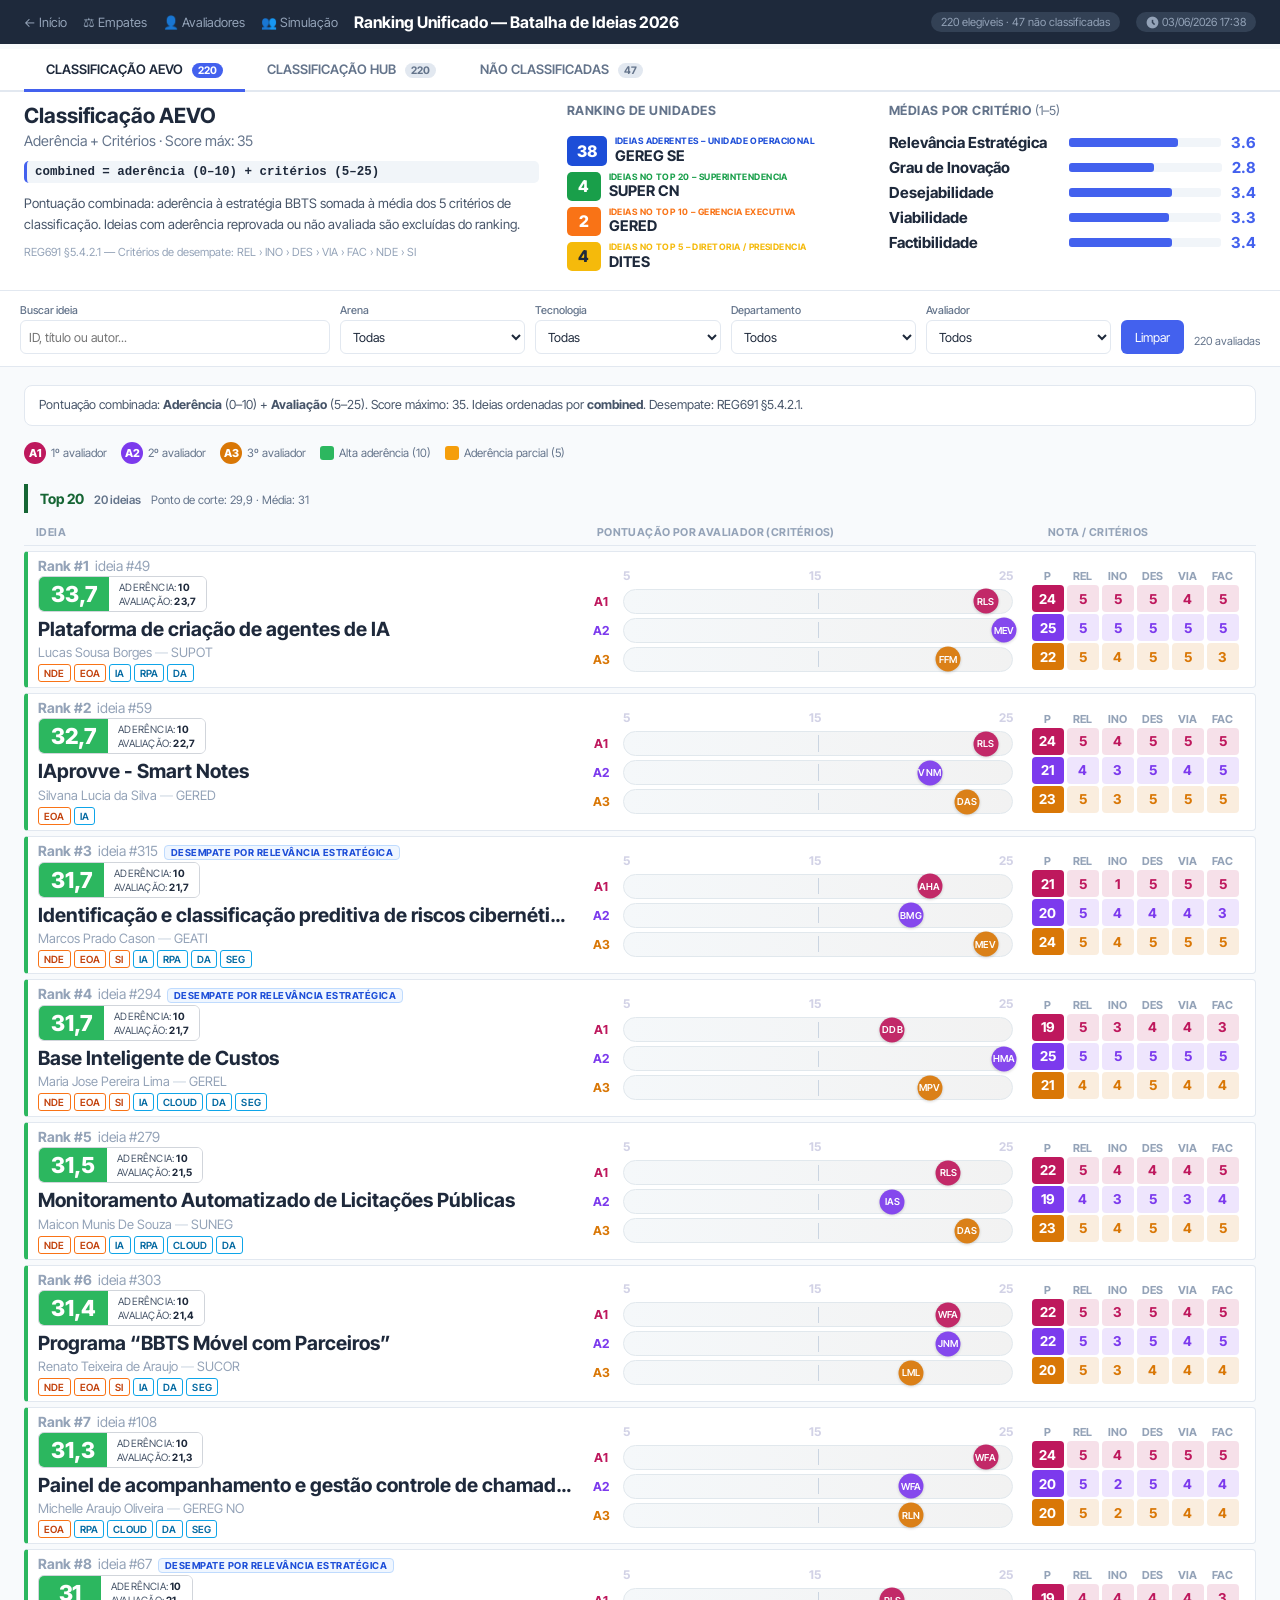
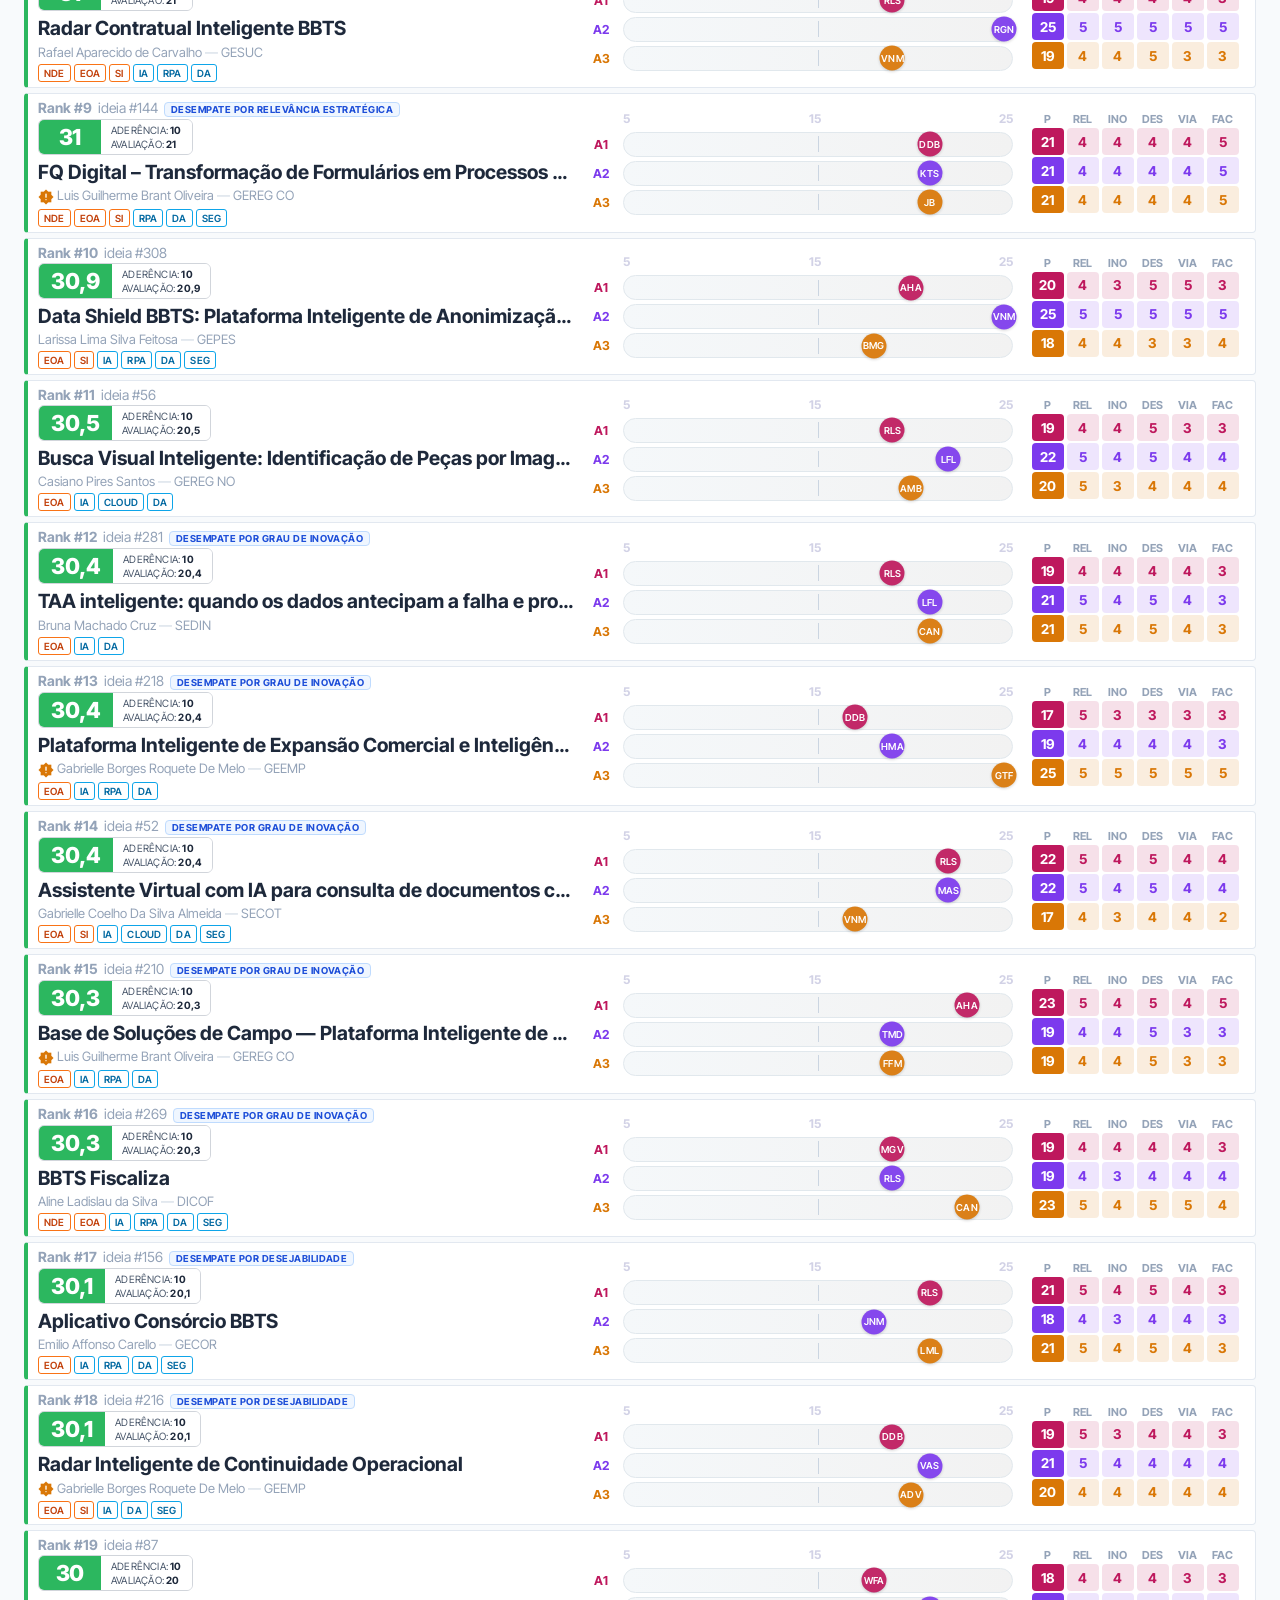
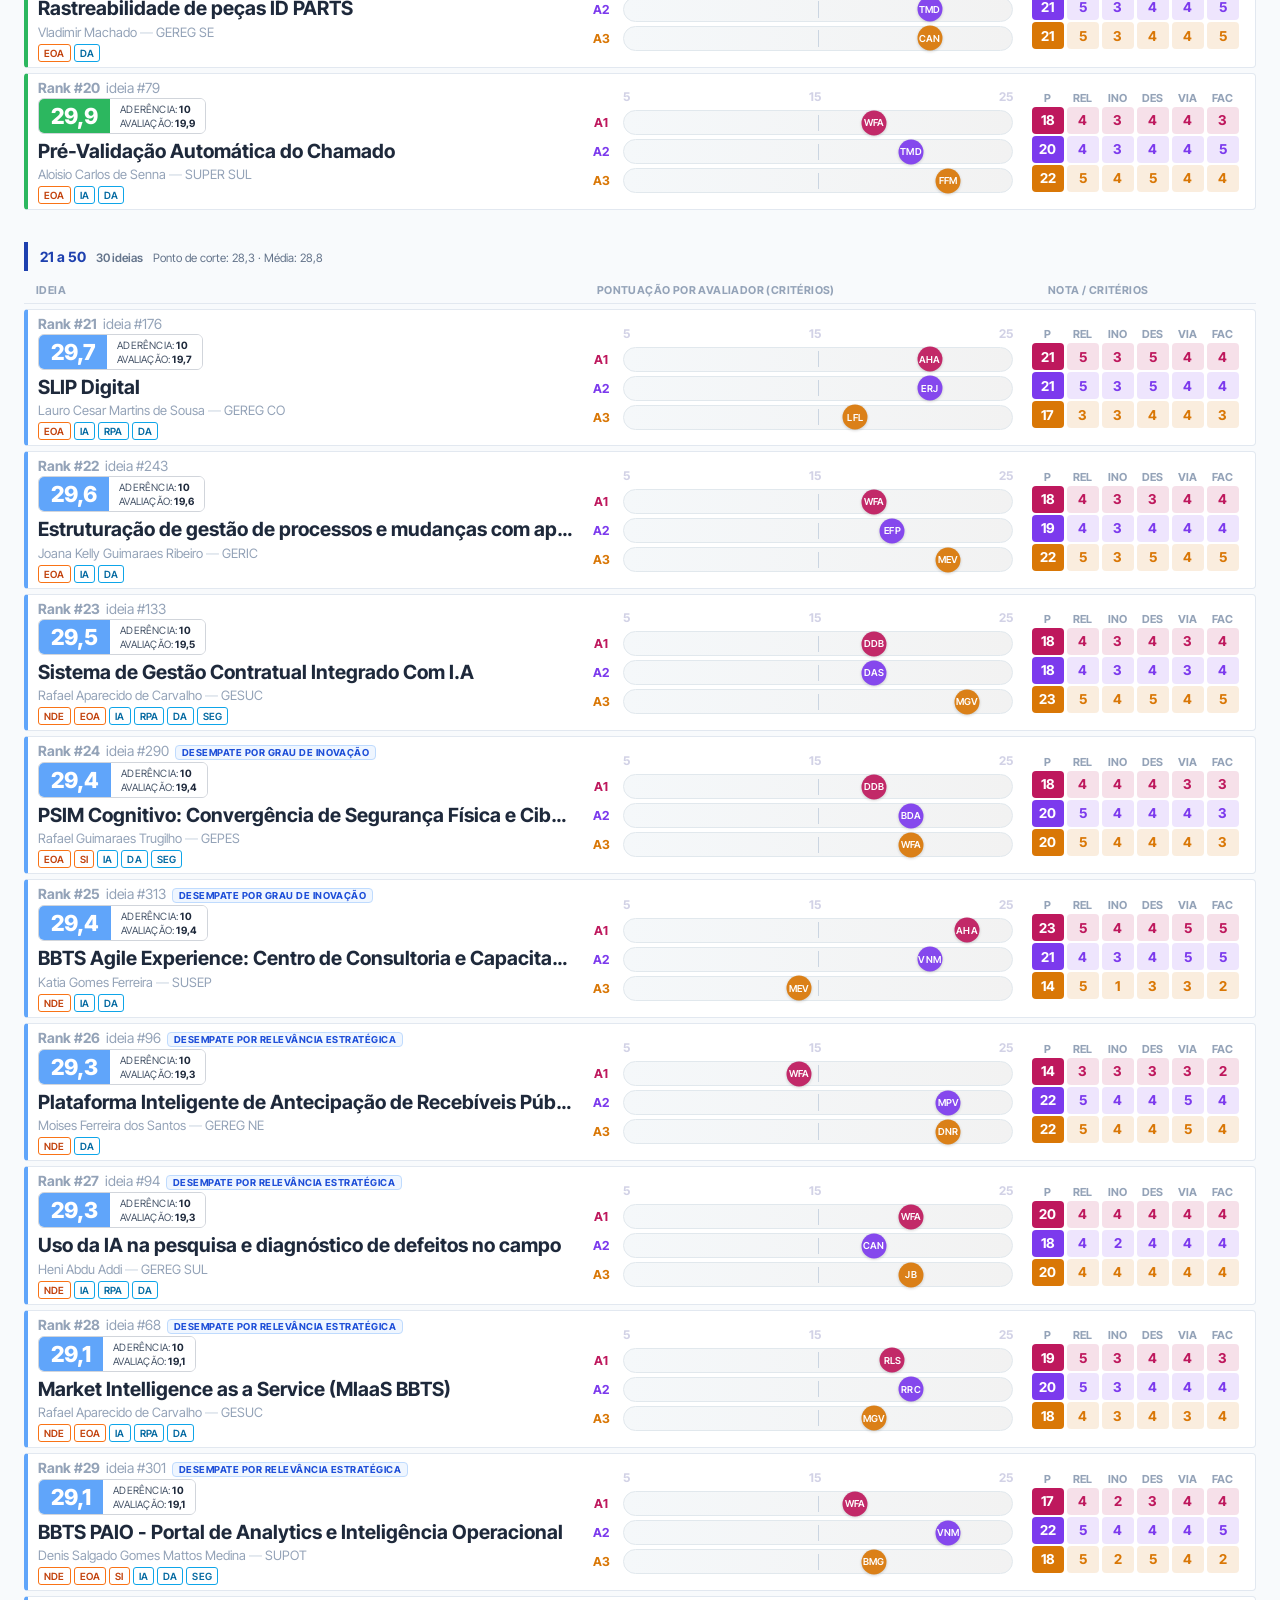
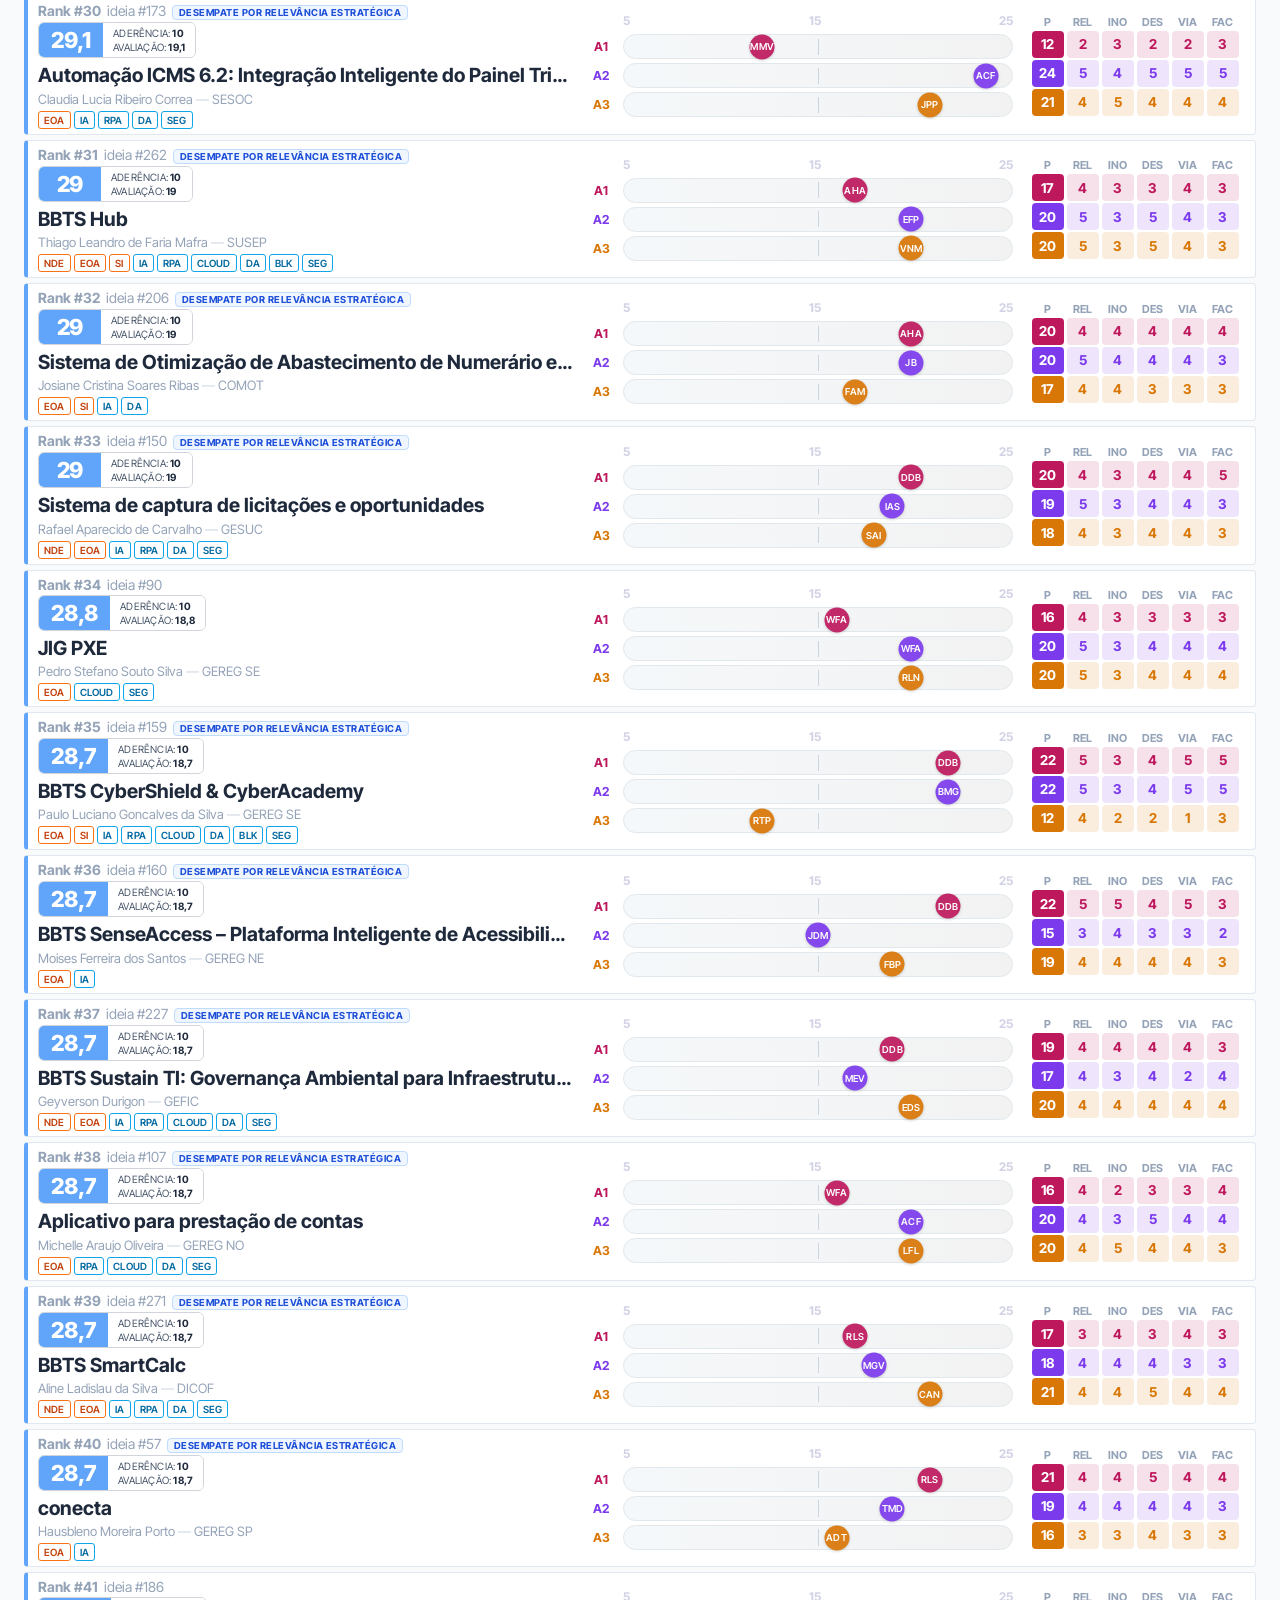
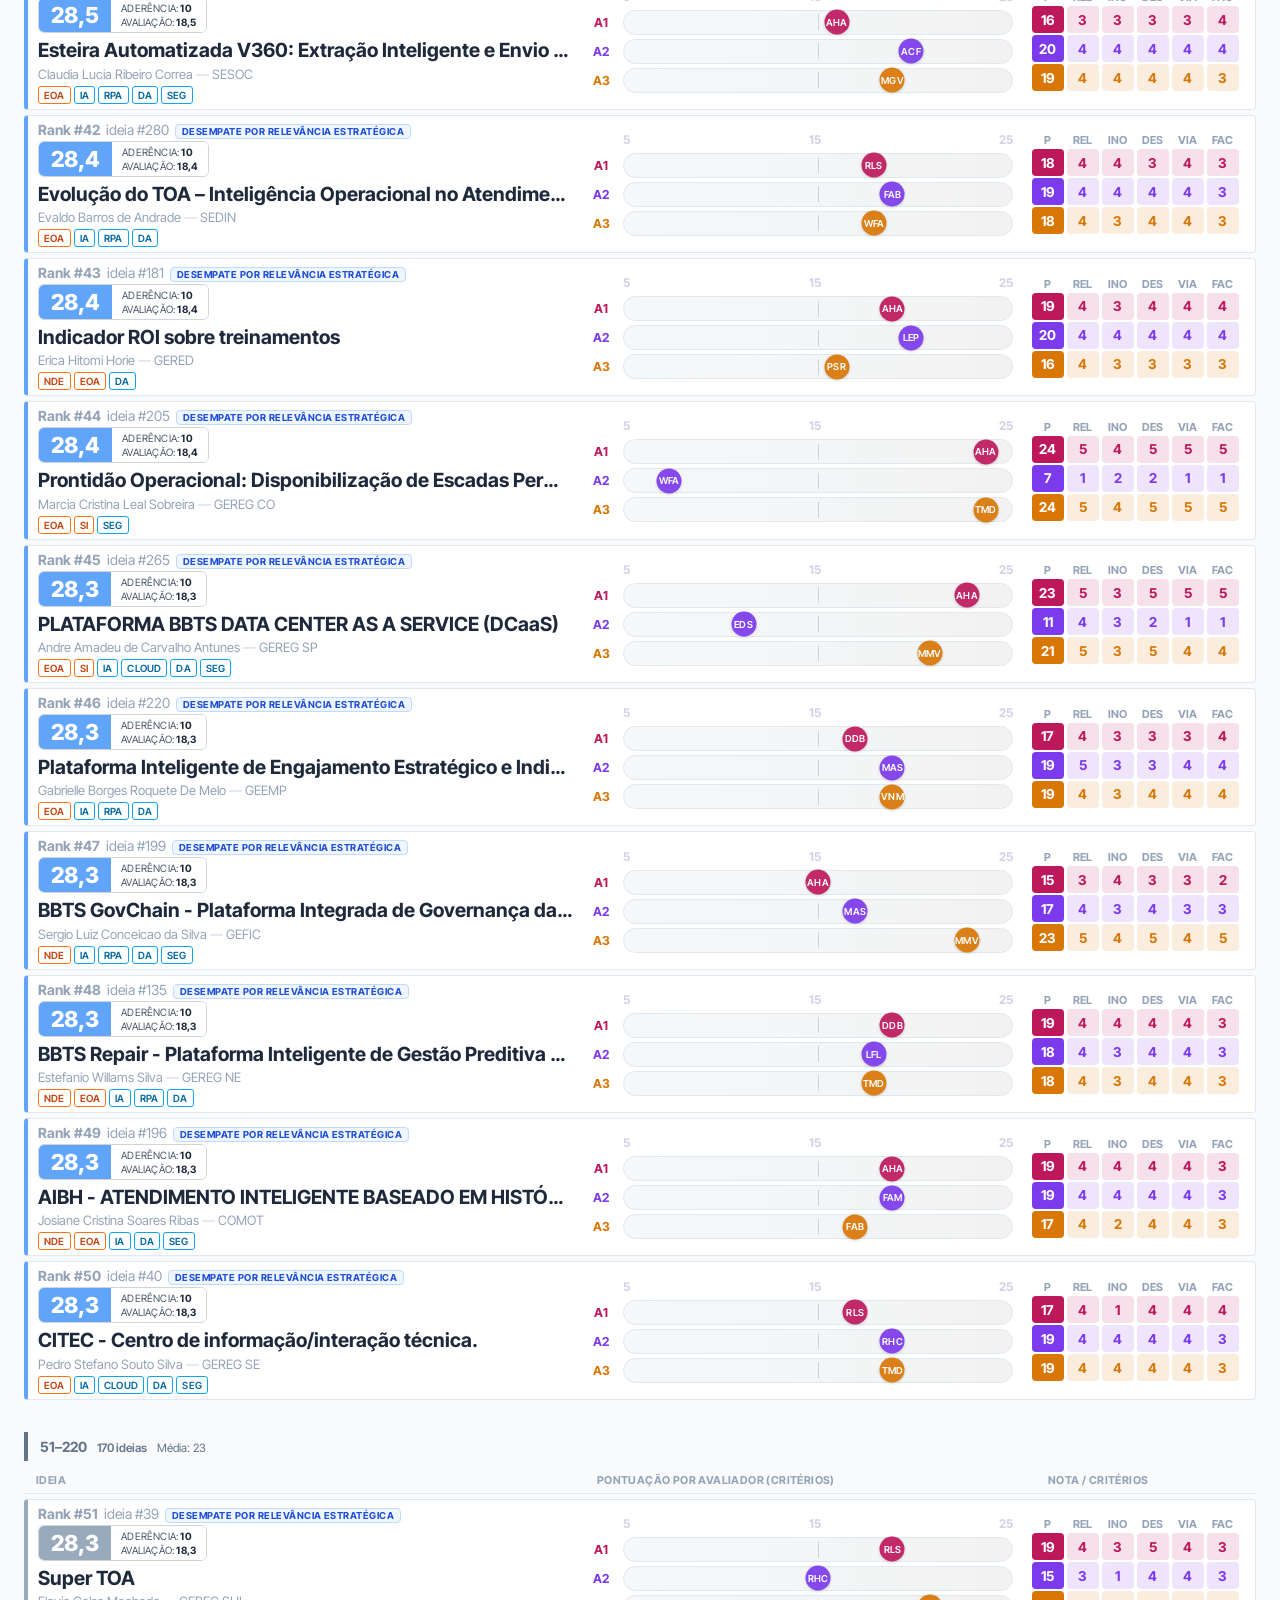
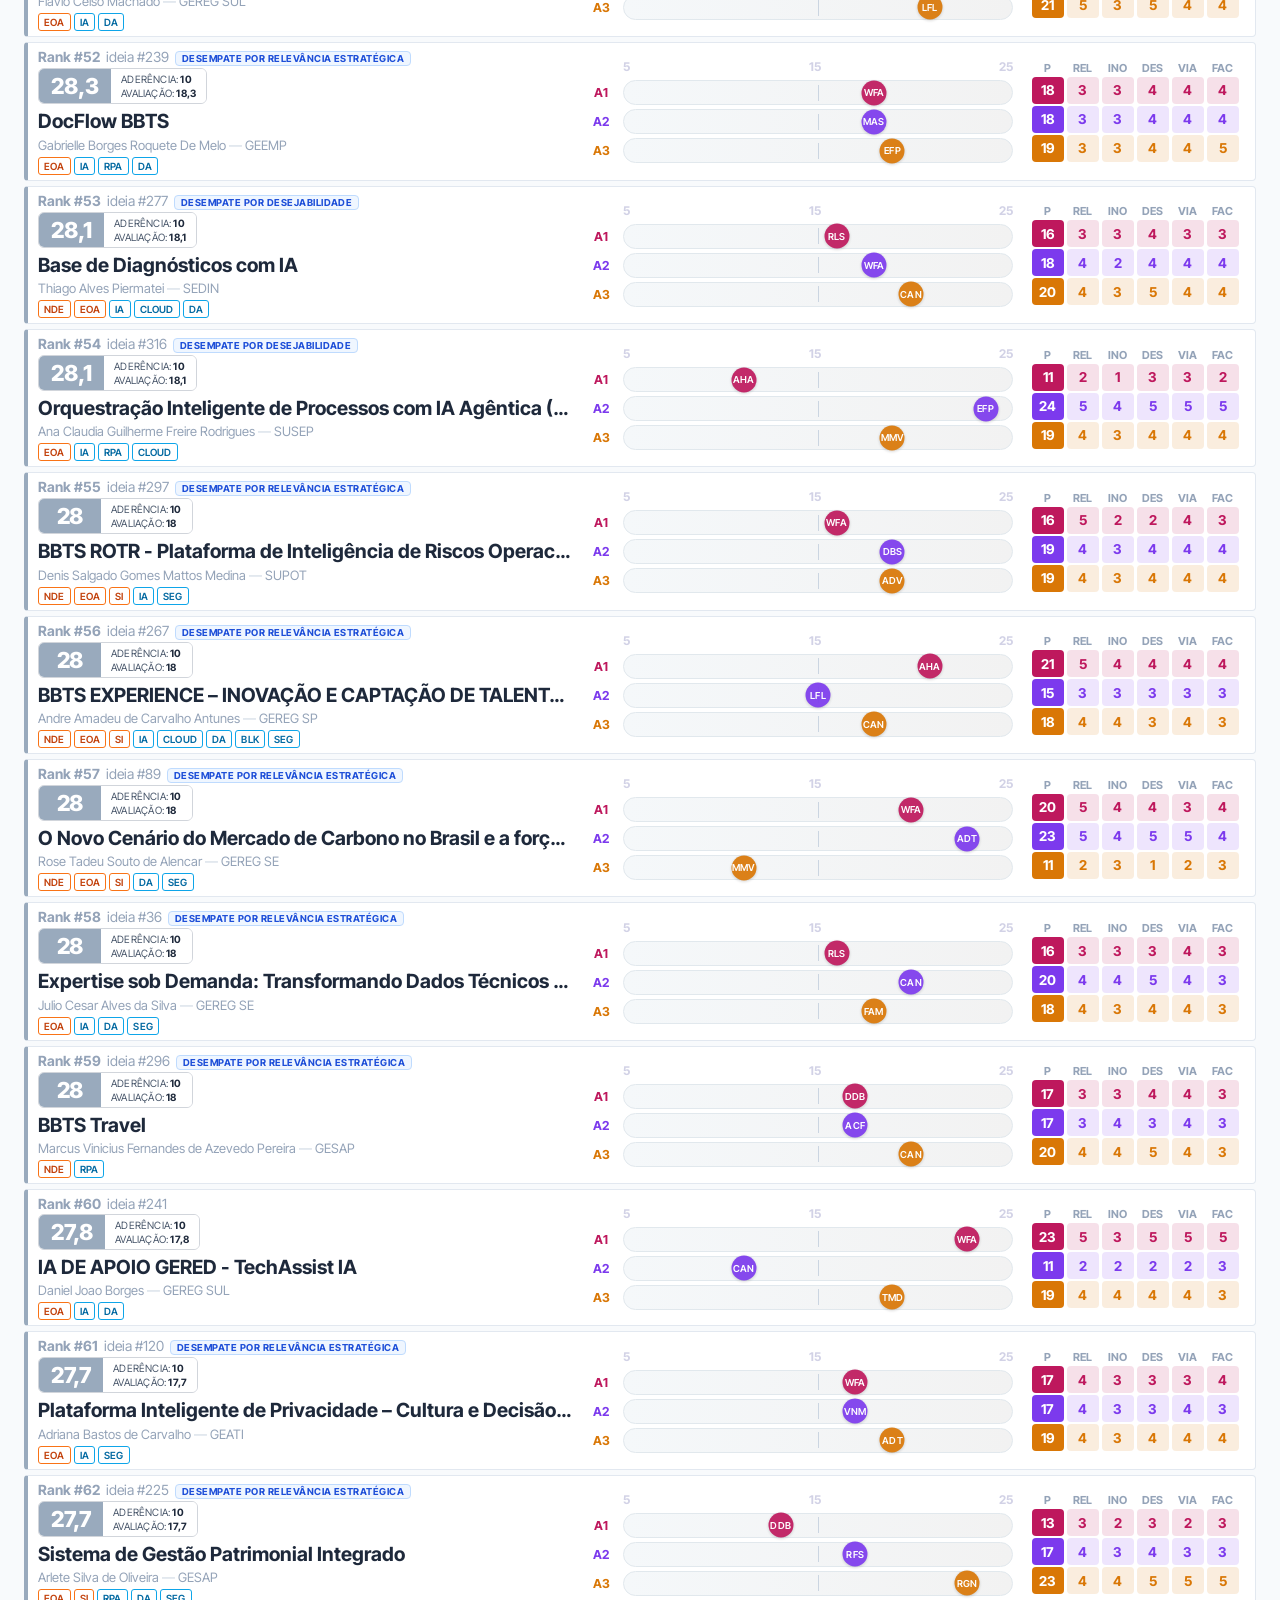
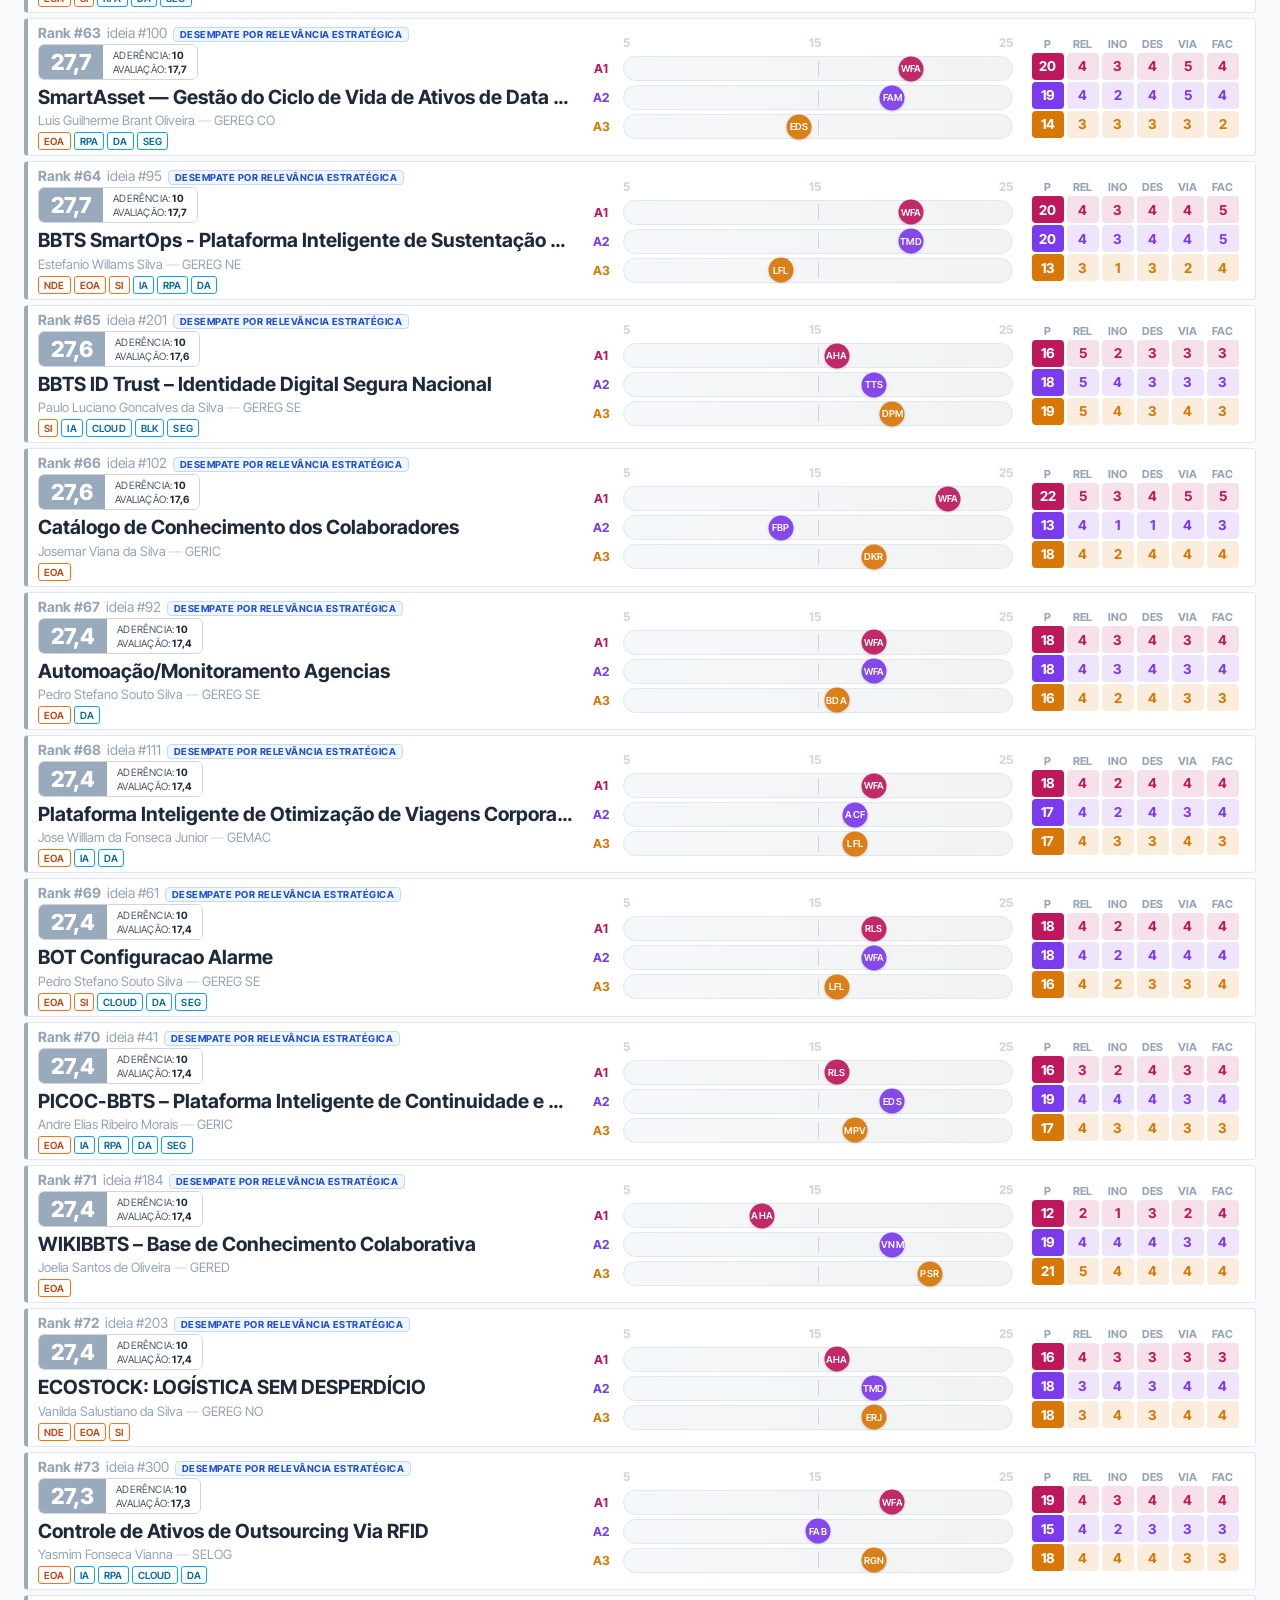
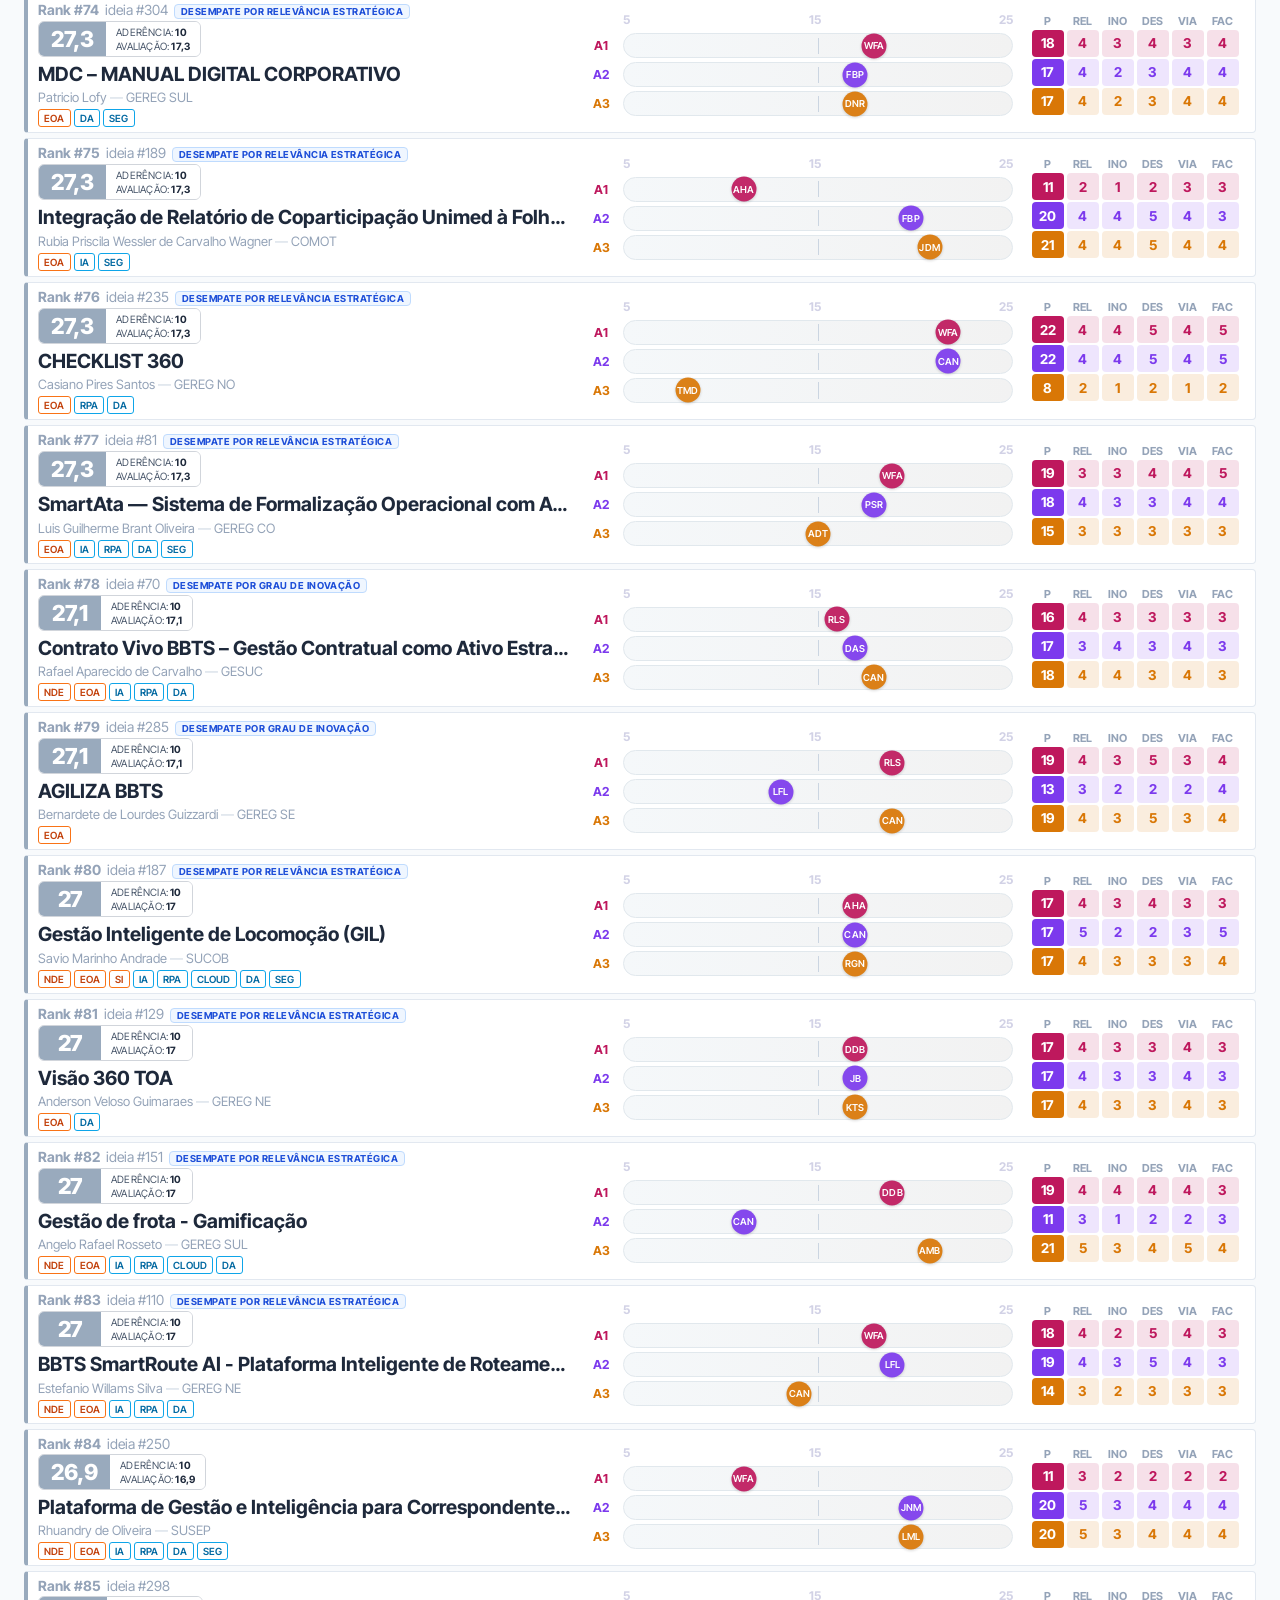
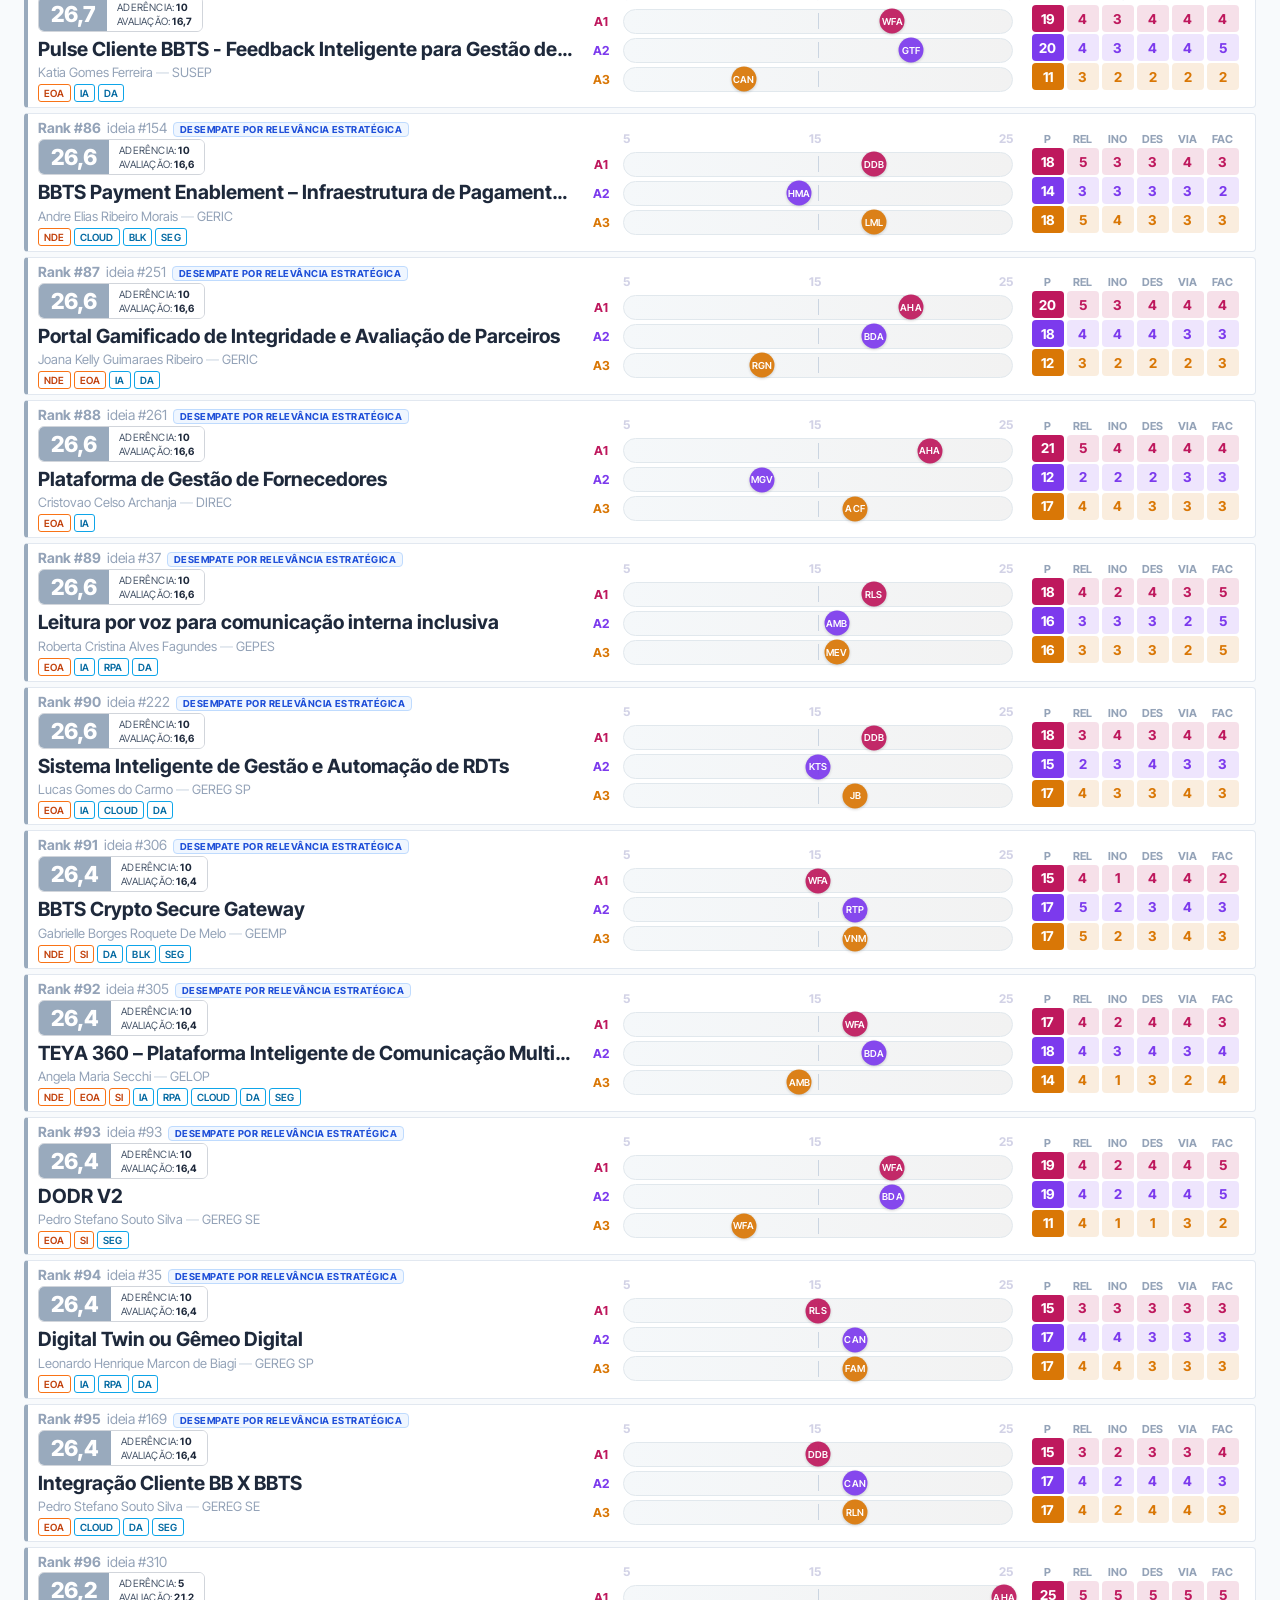
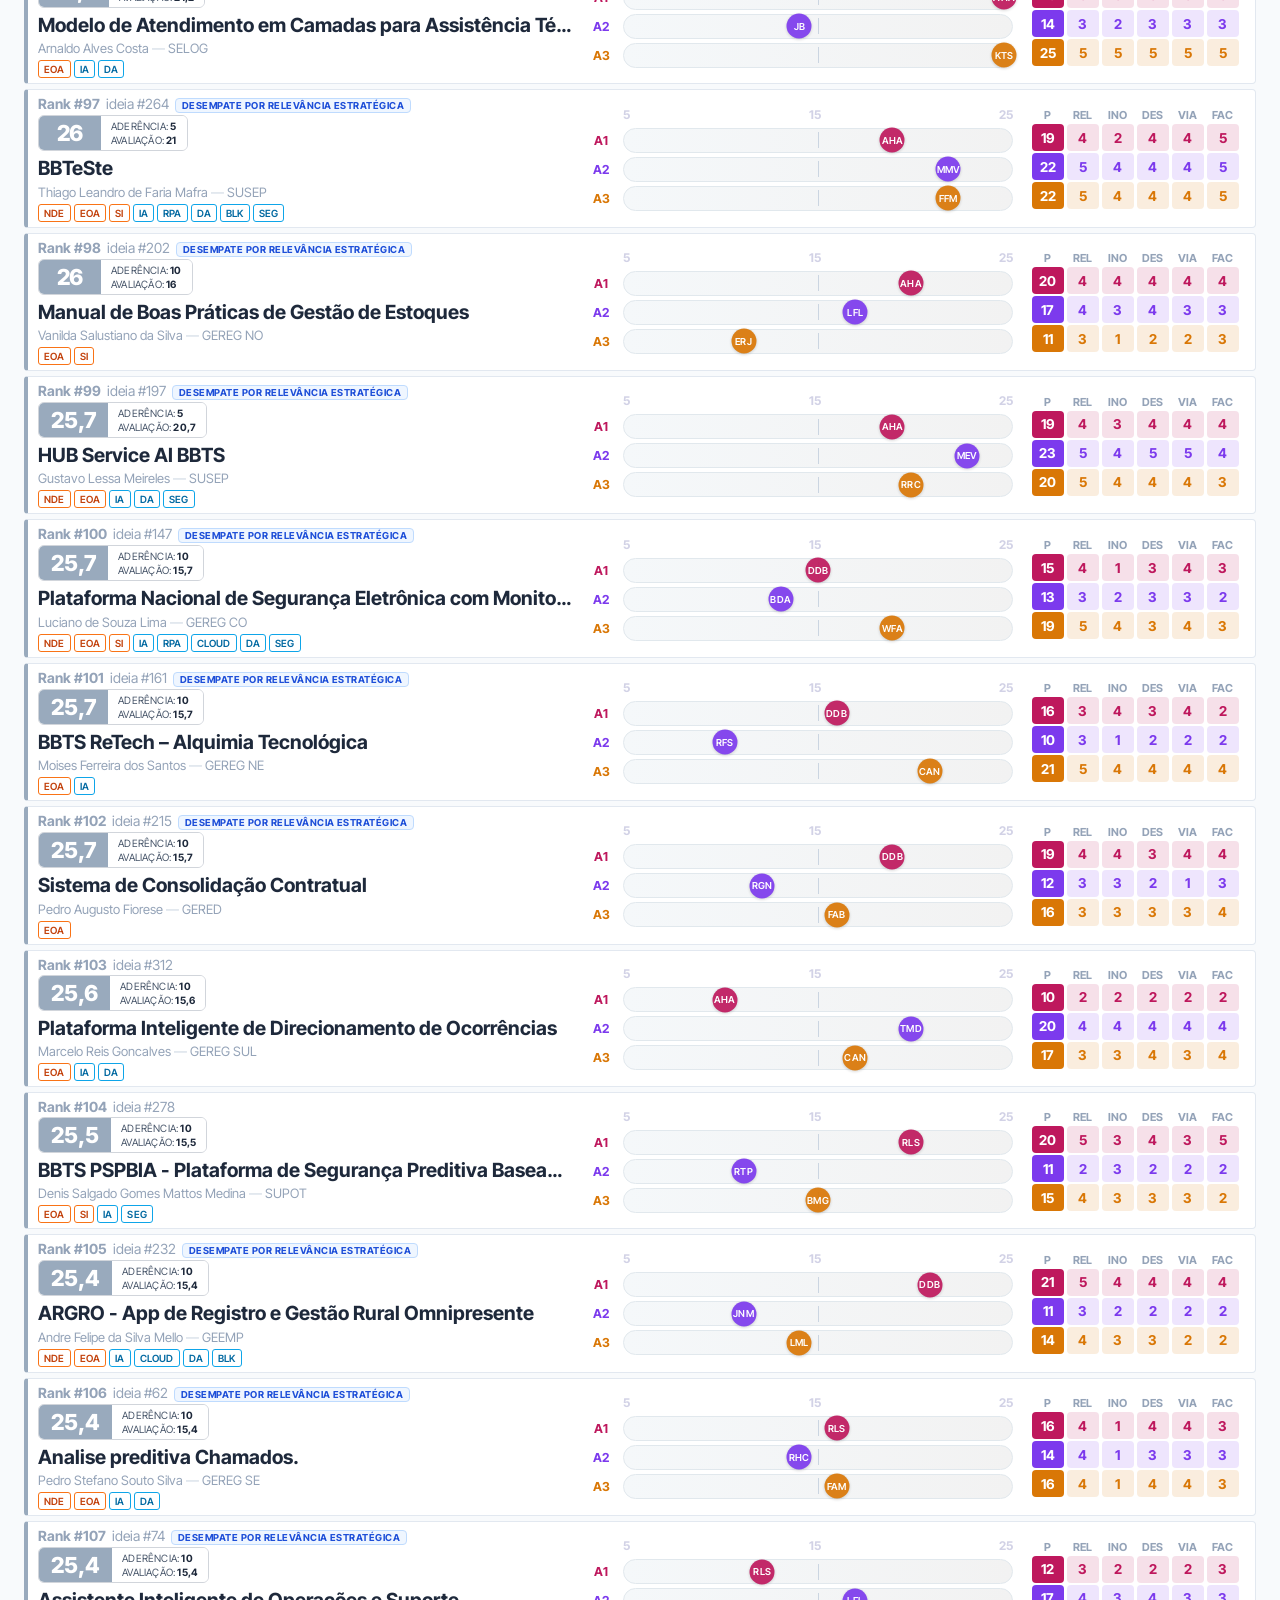
==== commit 8398dd58: "Atualizar index.html" ====
--- a/index.html
+++ b/index.html
@@ -175,7 +175,7 @@
   <a href="simulacao_perfis.html">👥 Simulação</a>
   <h1>Ranking Unificado — Batalha de Ideias 2026</h1>
   <div class="hbadge" id="hbadge">220 elegíveis · 47 não classificadas</div>
-  <div class="hbadge" title="Última atualização"><span class="material-symbols-outlined" style="font-size:13px;vertical-align:middle;margin-right:3px">schedule</span>03/06/2026 16:50</div>
+  <div class="hbadge" title="Última atualização"><span class="material-symbols-outlined" style="font-size:13px;vertical-align:middle;margin-right:3px">schedule</span>03/06/2026 17:38</div>
 </header>
 
 <div class="tab-bar">
@@ -596,7 +596,7 @@
     +'</div>';
   el.innerHTML='<div class="stat-bar">'
     +col1
-    +'<div class="pb-col"><div class="pb-sec-label">Unidades Campeãs em Ideias</div><div style="margin-top:4px">'+champRows+'</div></div>'
+    +'<div class="pb-col"><div class="pb-sec-label">Ranking de Unidades</div><div style="margin-top:4px">'+champRows+'</div></div>'
     +'<div class="pb-col"><div class="pb-sec-label">Médias por critério <span style="font-weight:400;text-transform:none;letter-spacing:0">(1–5)</span></div><div class="pb-hbars" style="margin-top:4px">'+bars+'</div></div>'
     +'</div>';
 }
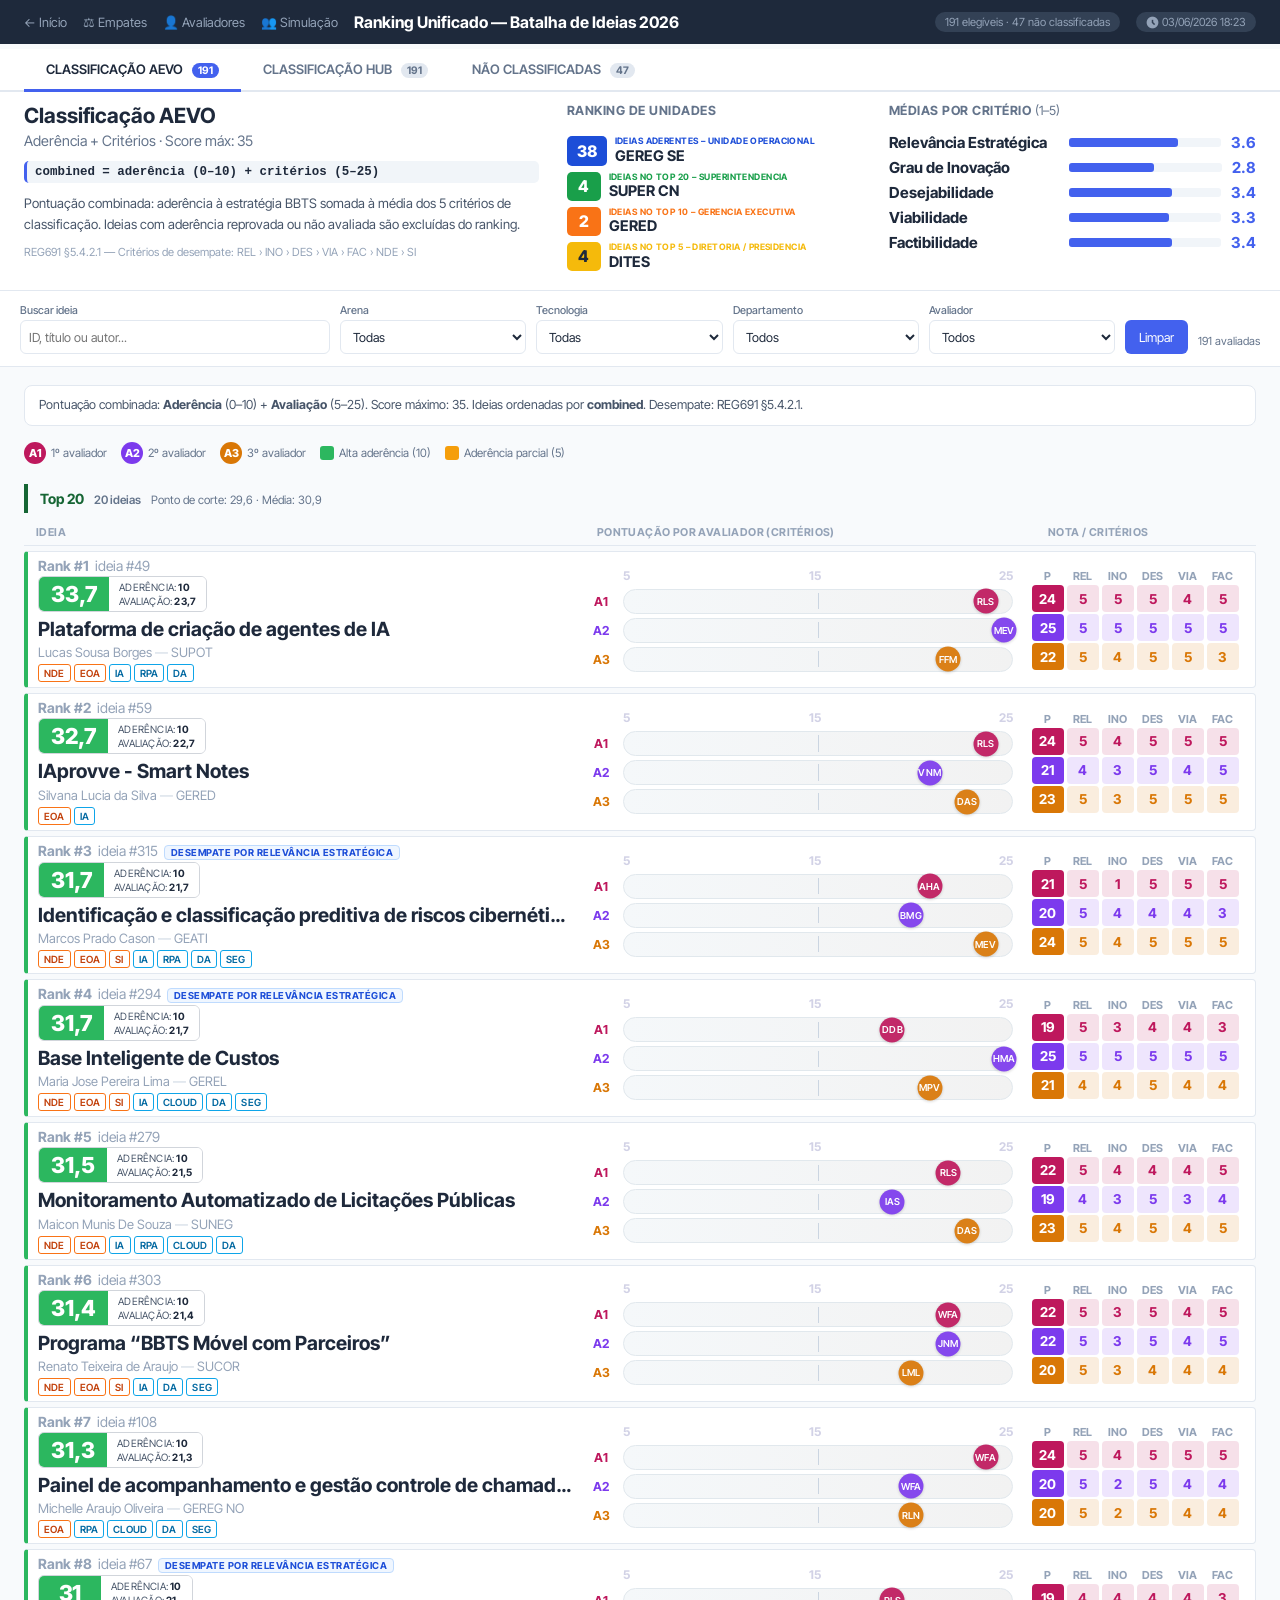
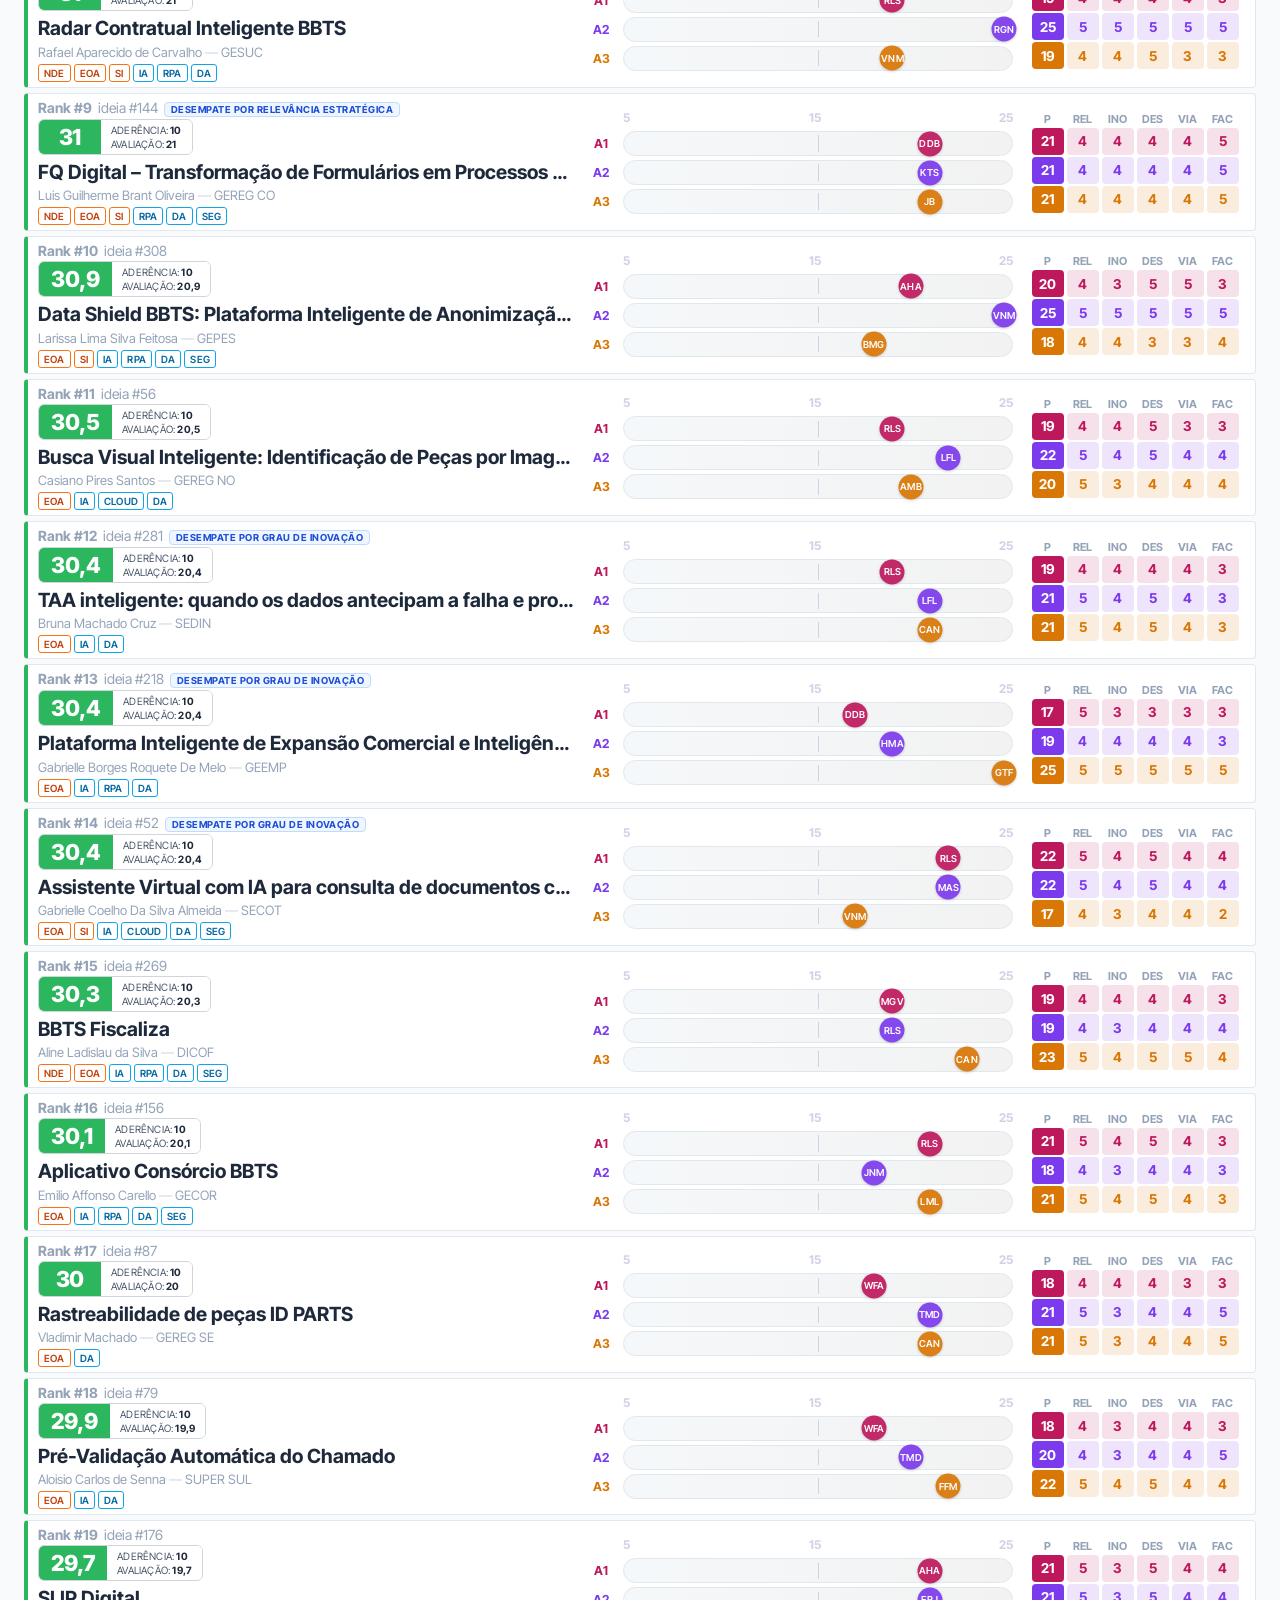
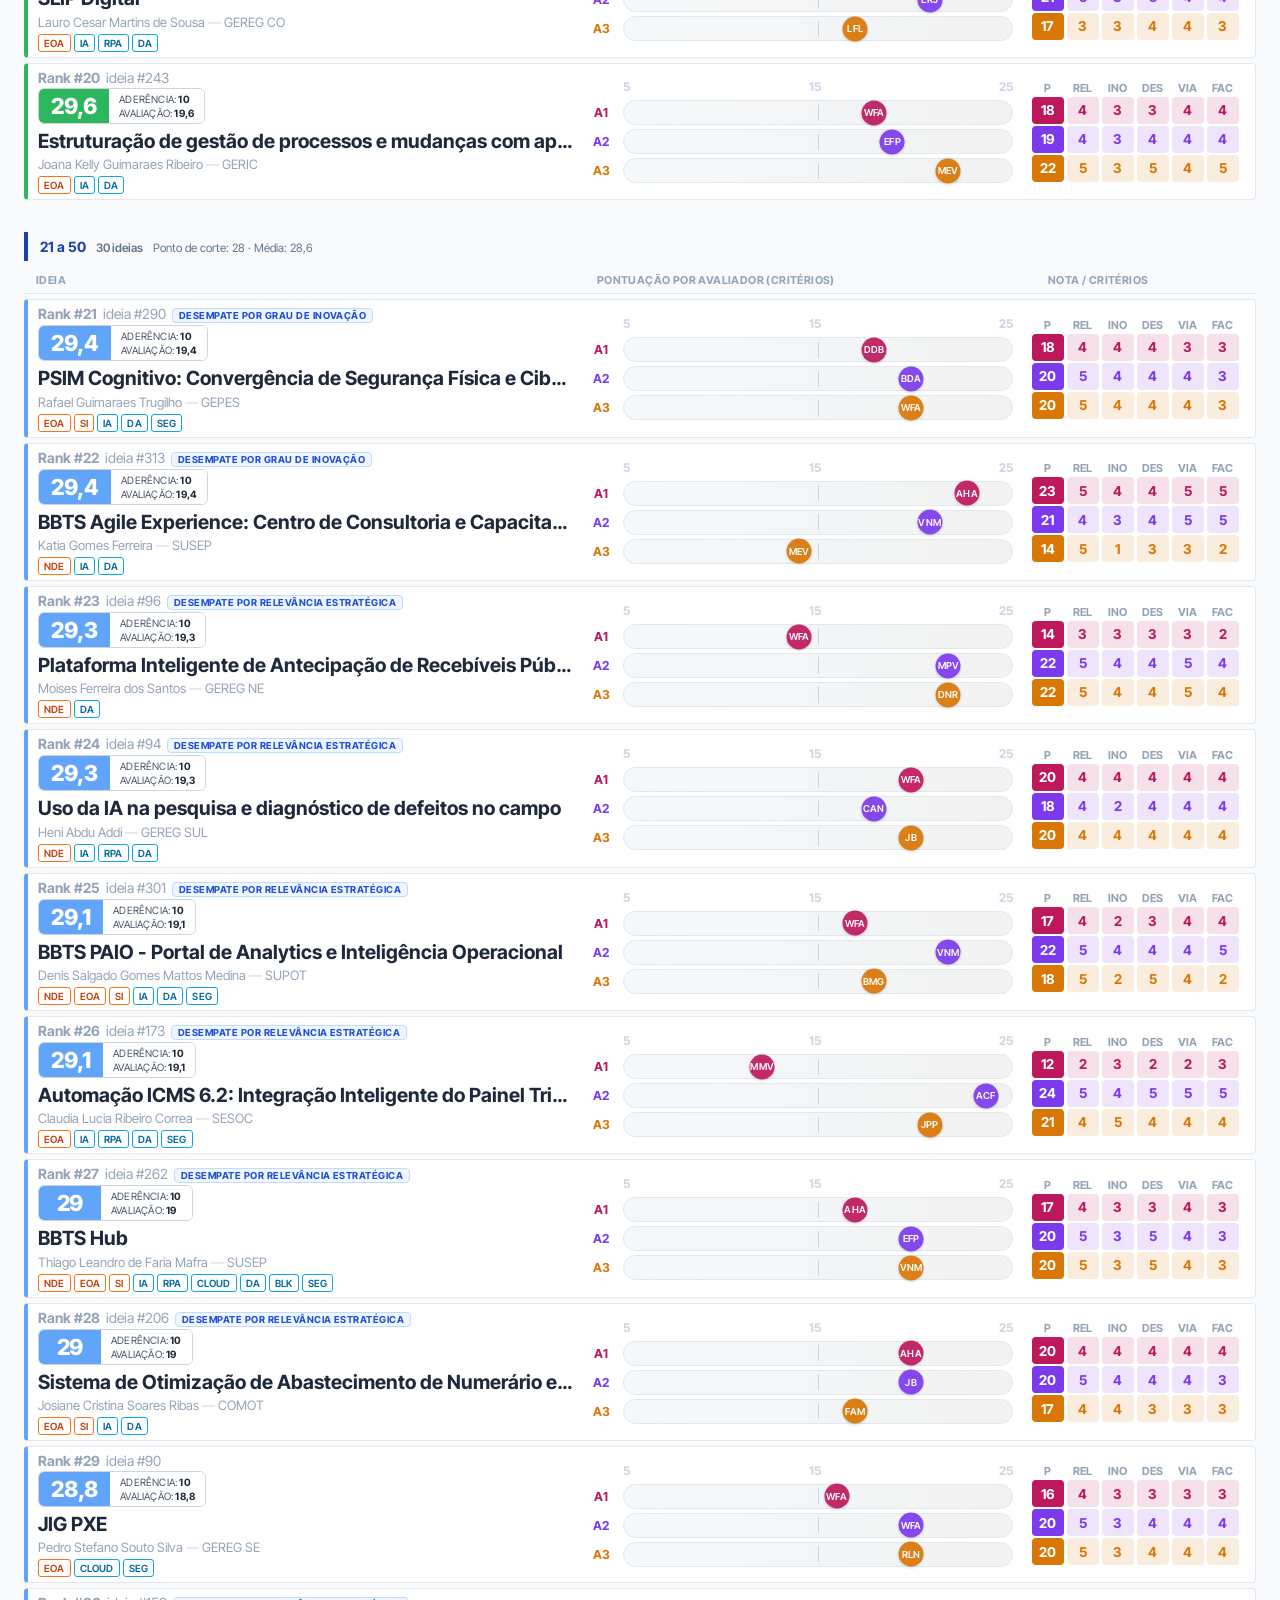
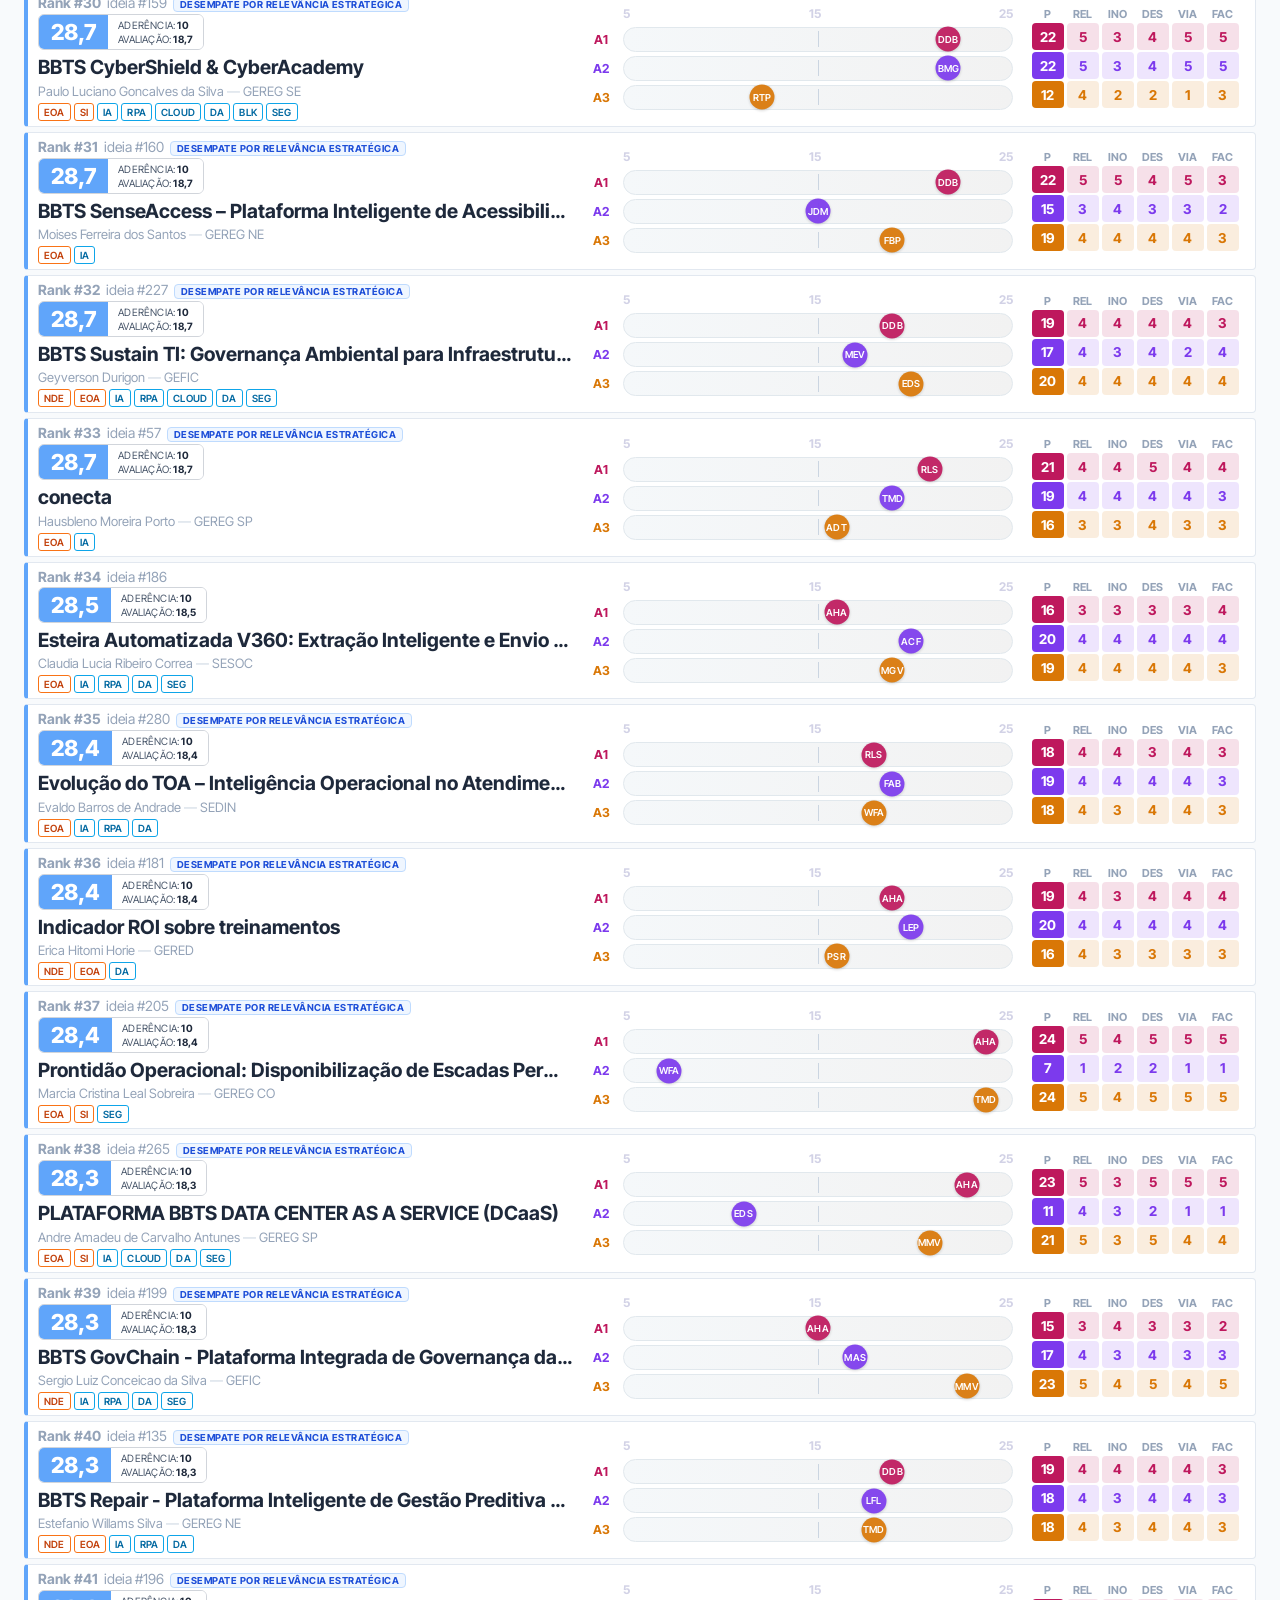
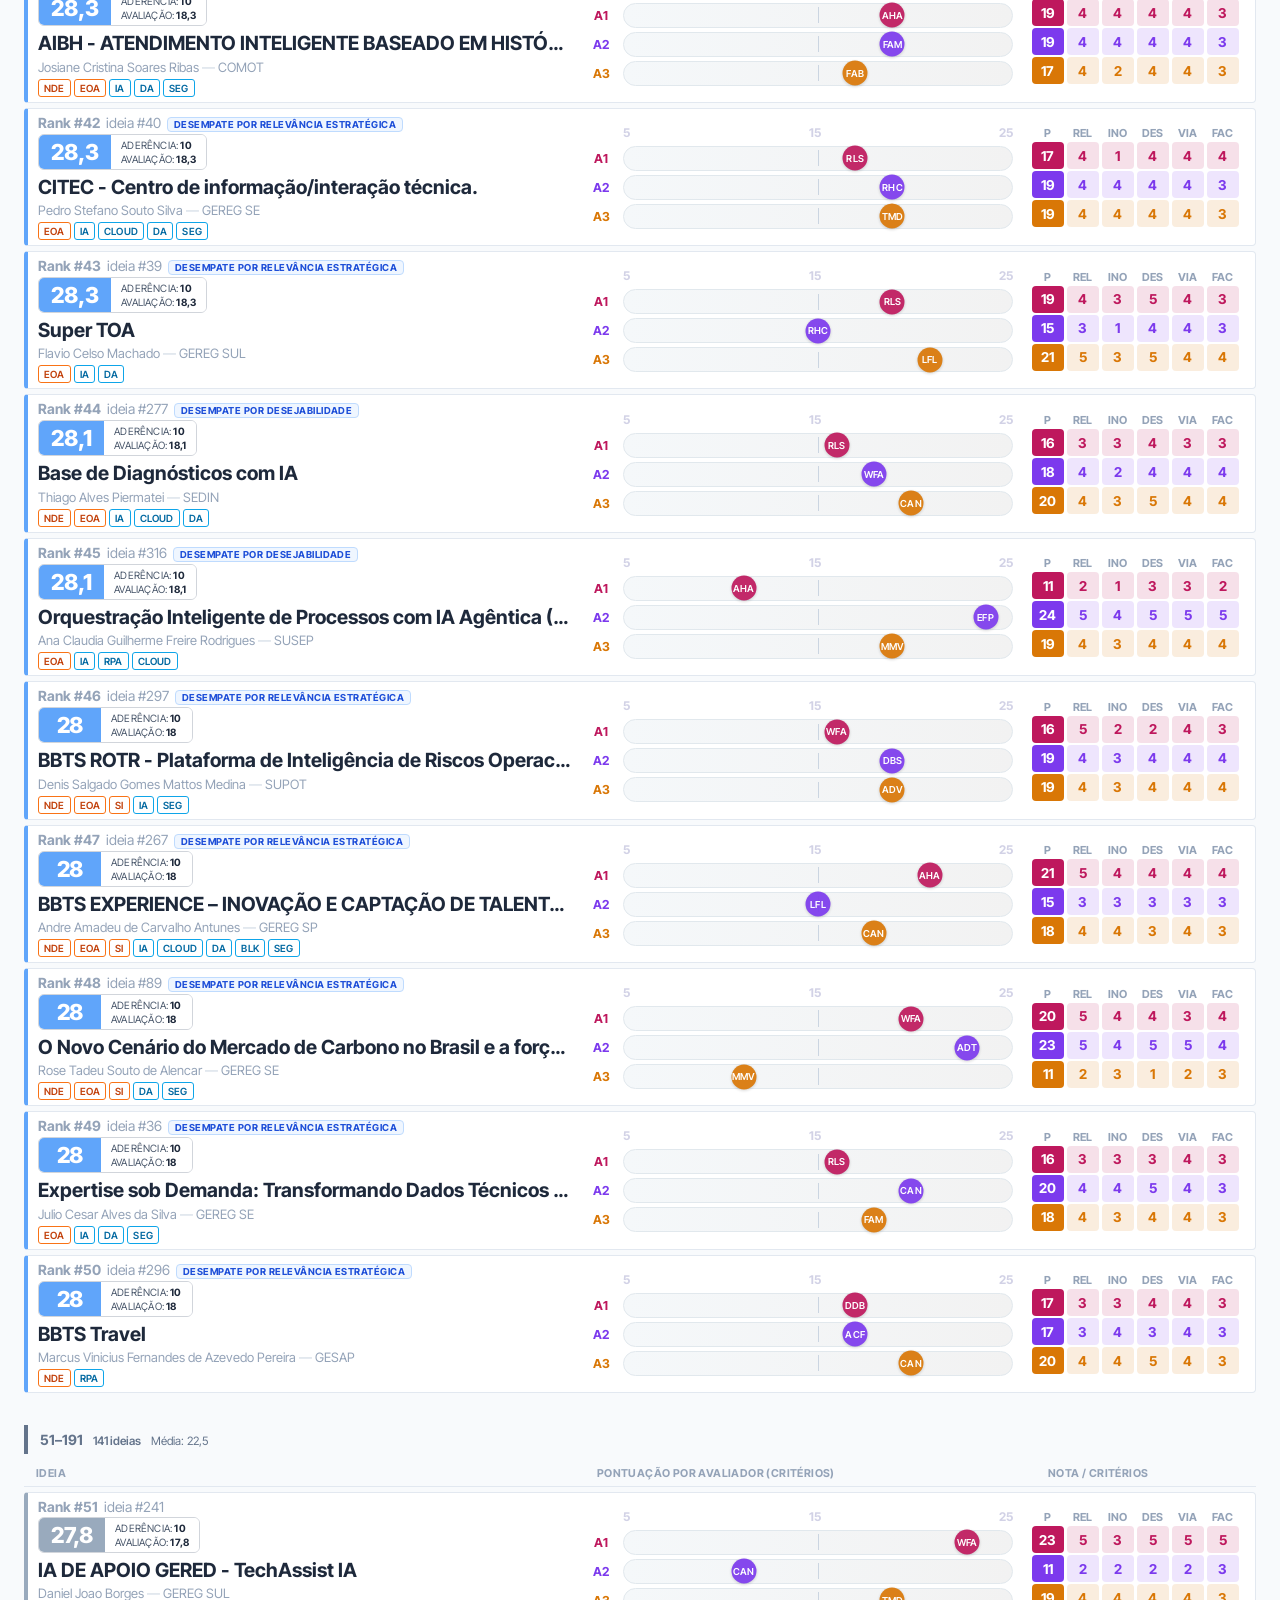
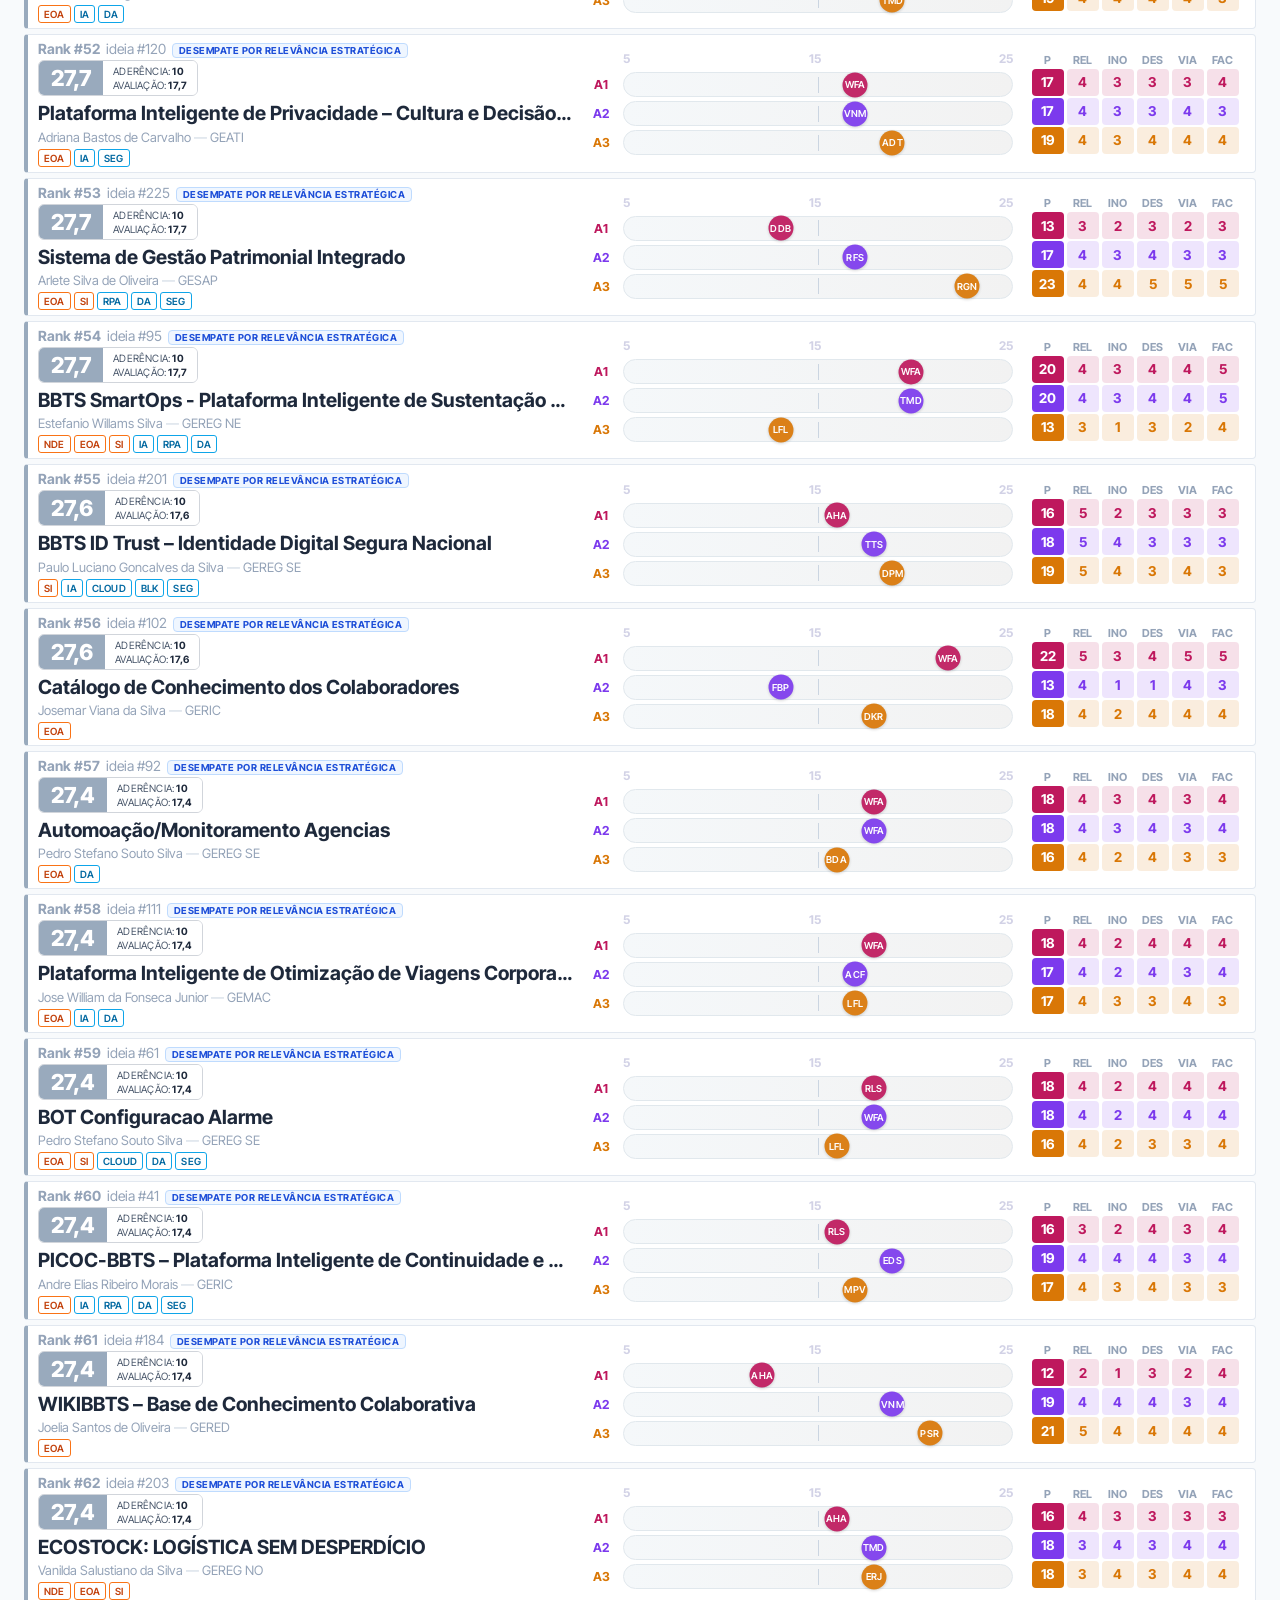
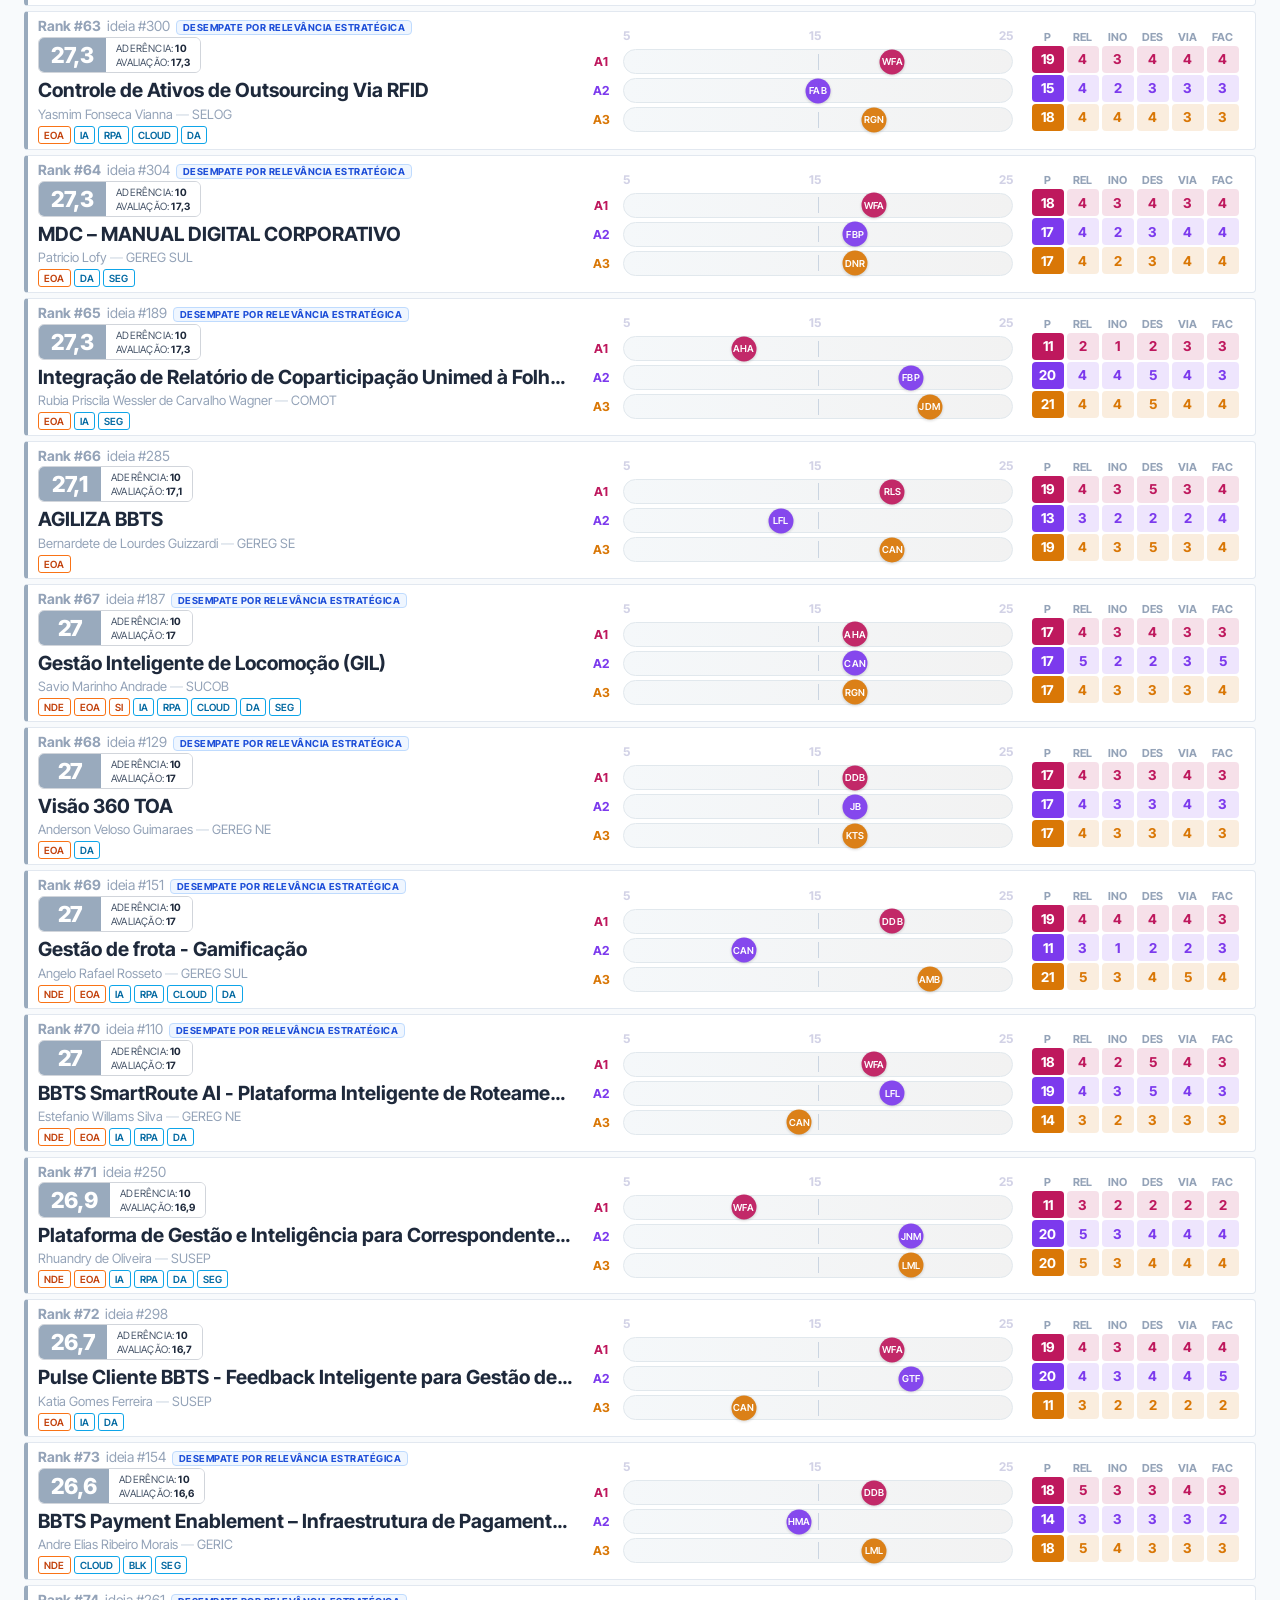
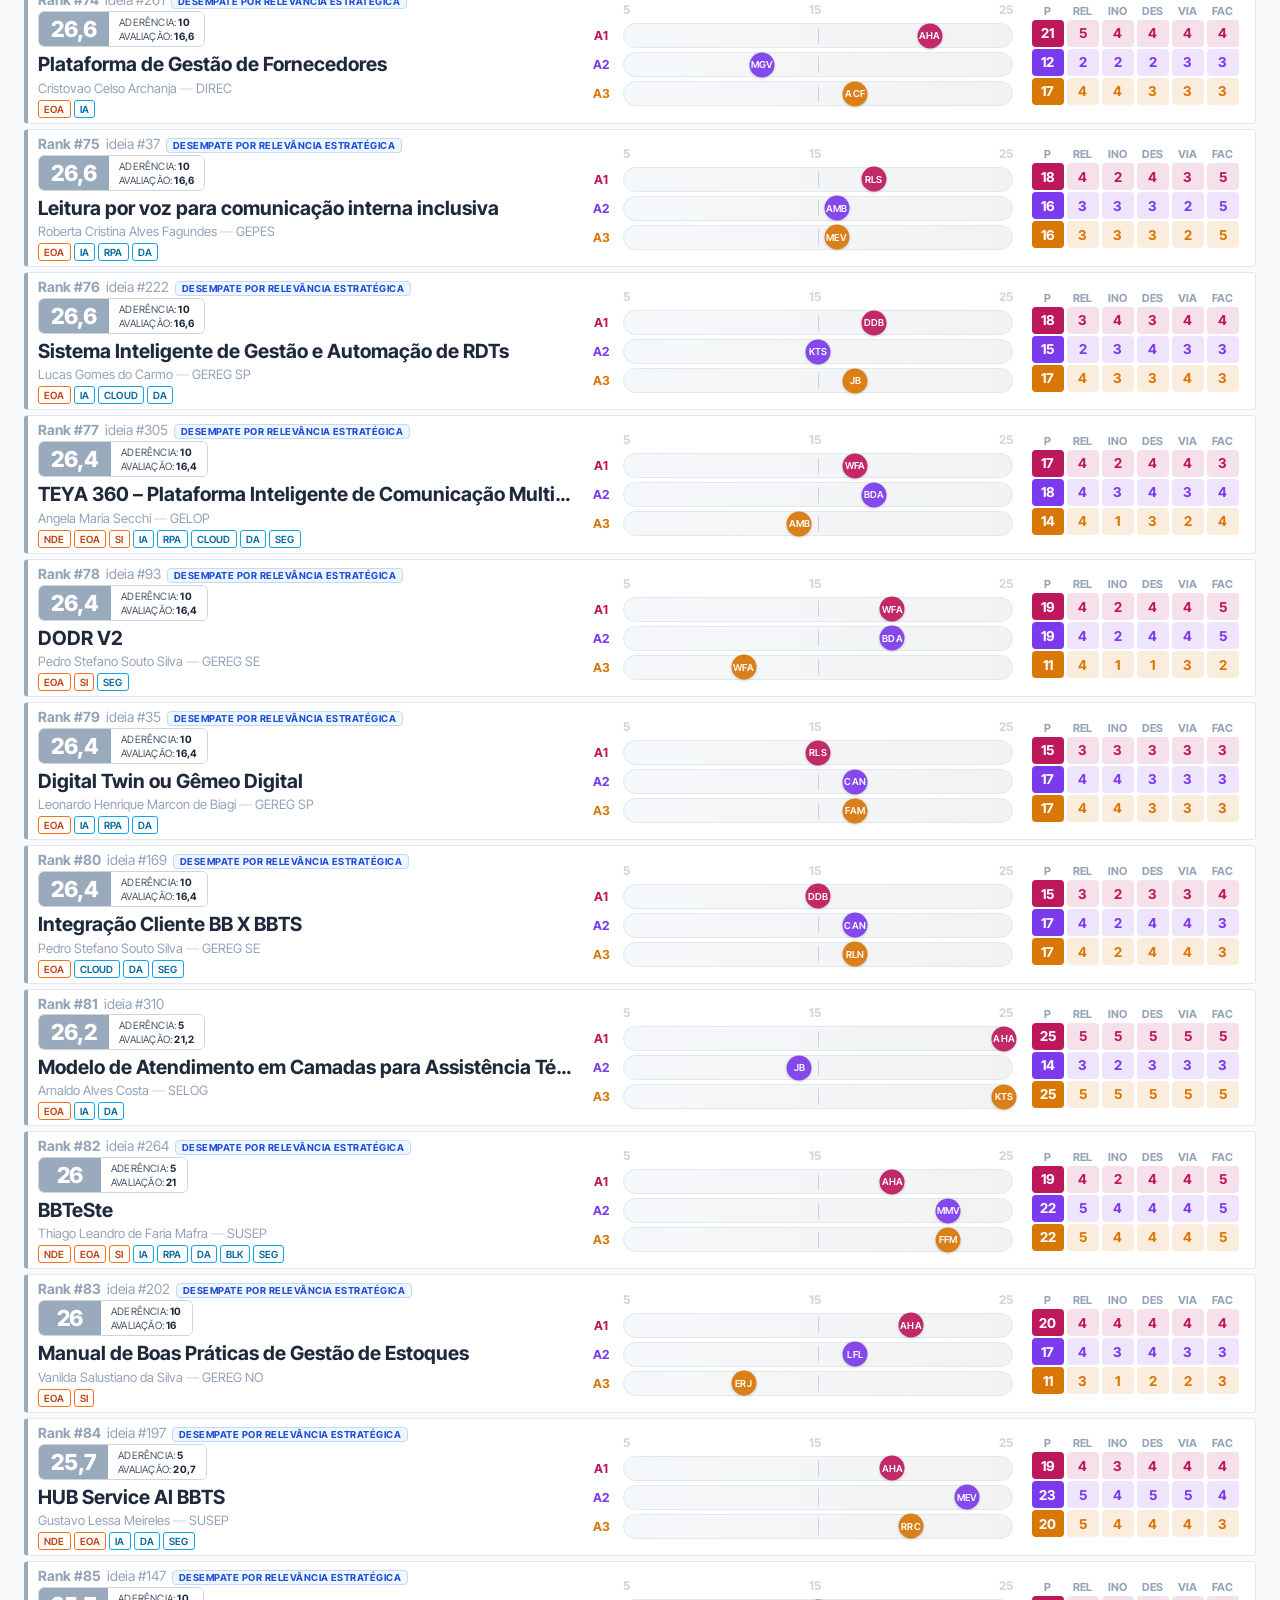
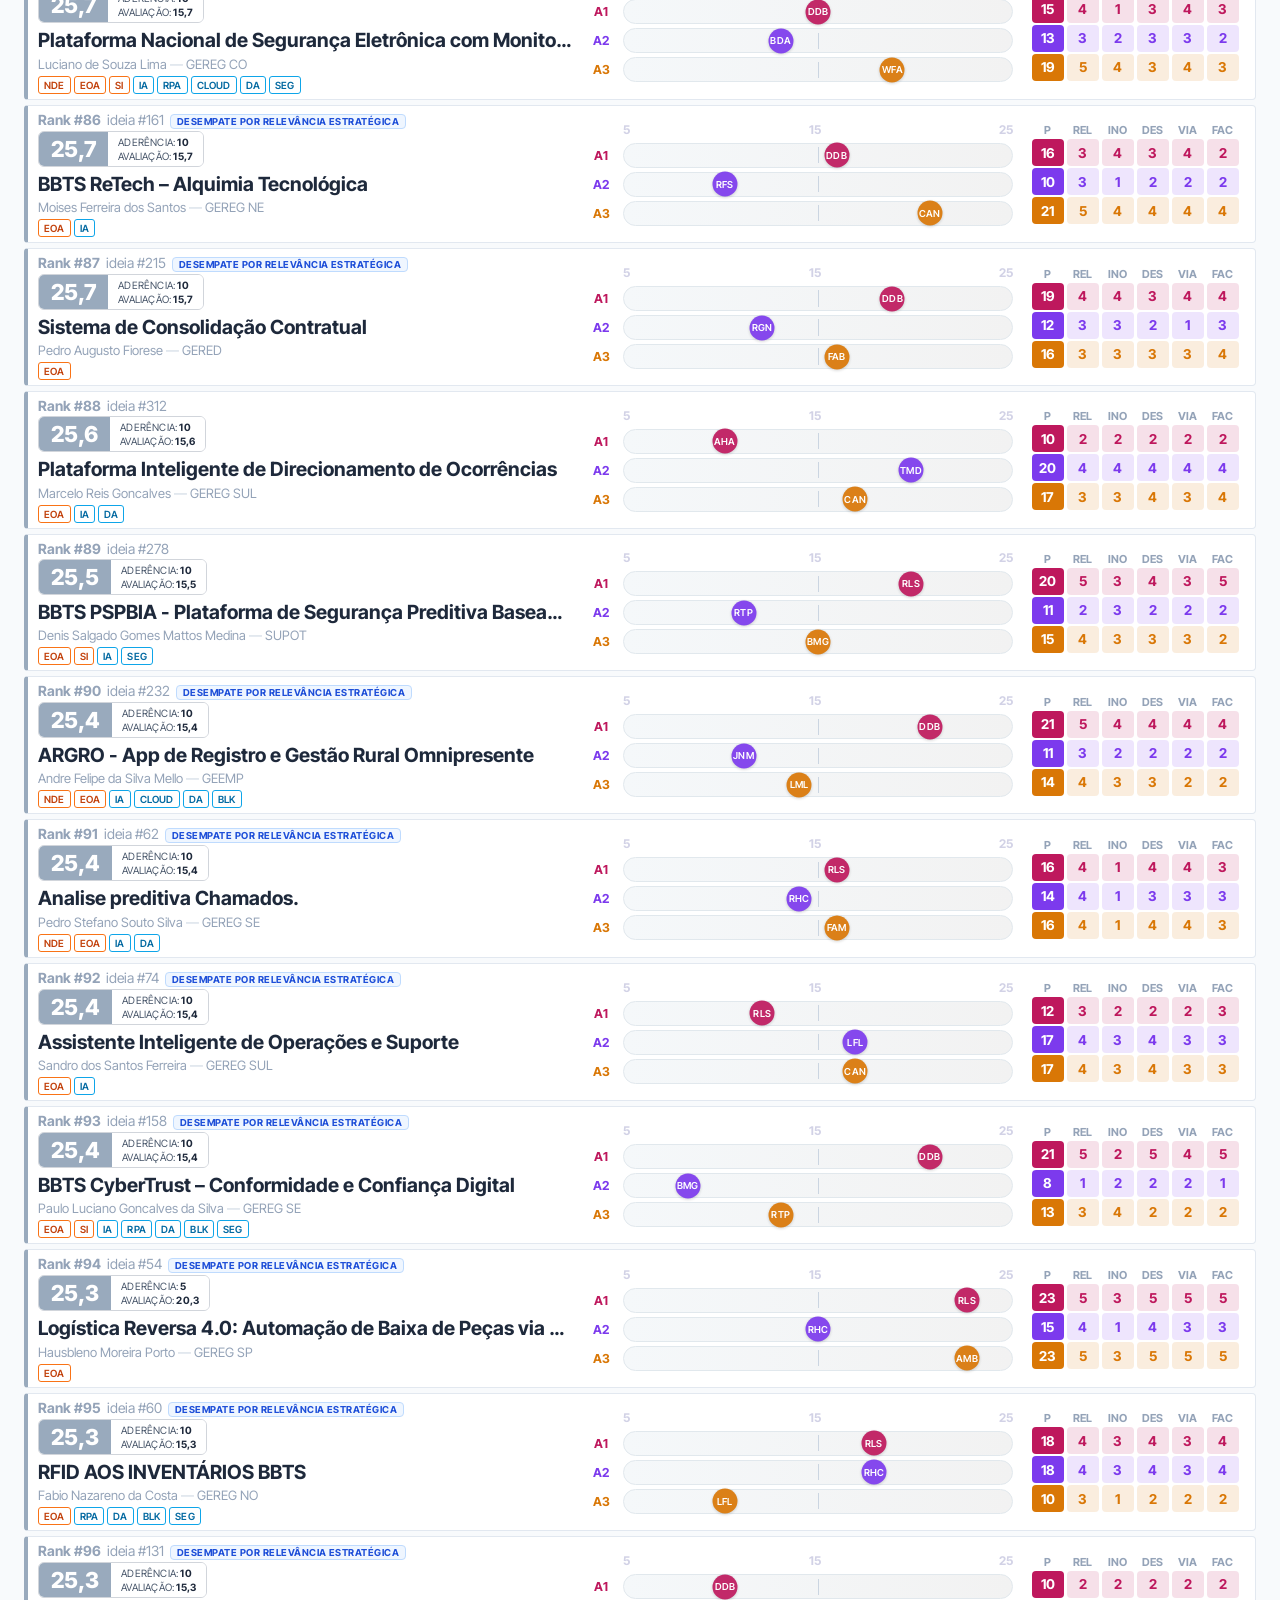
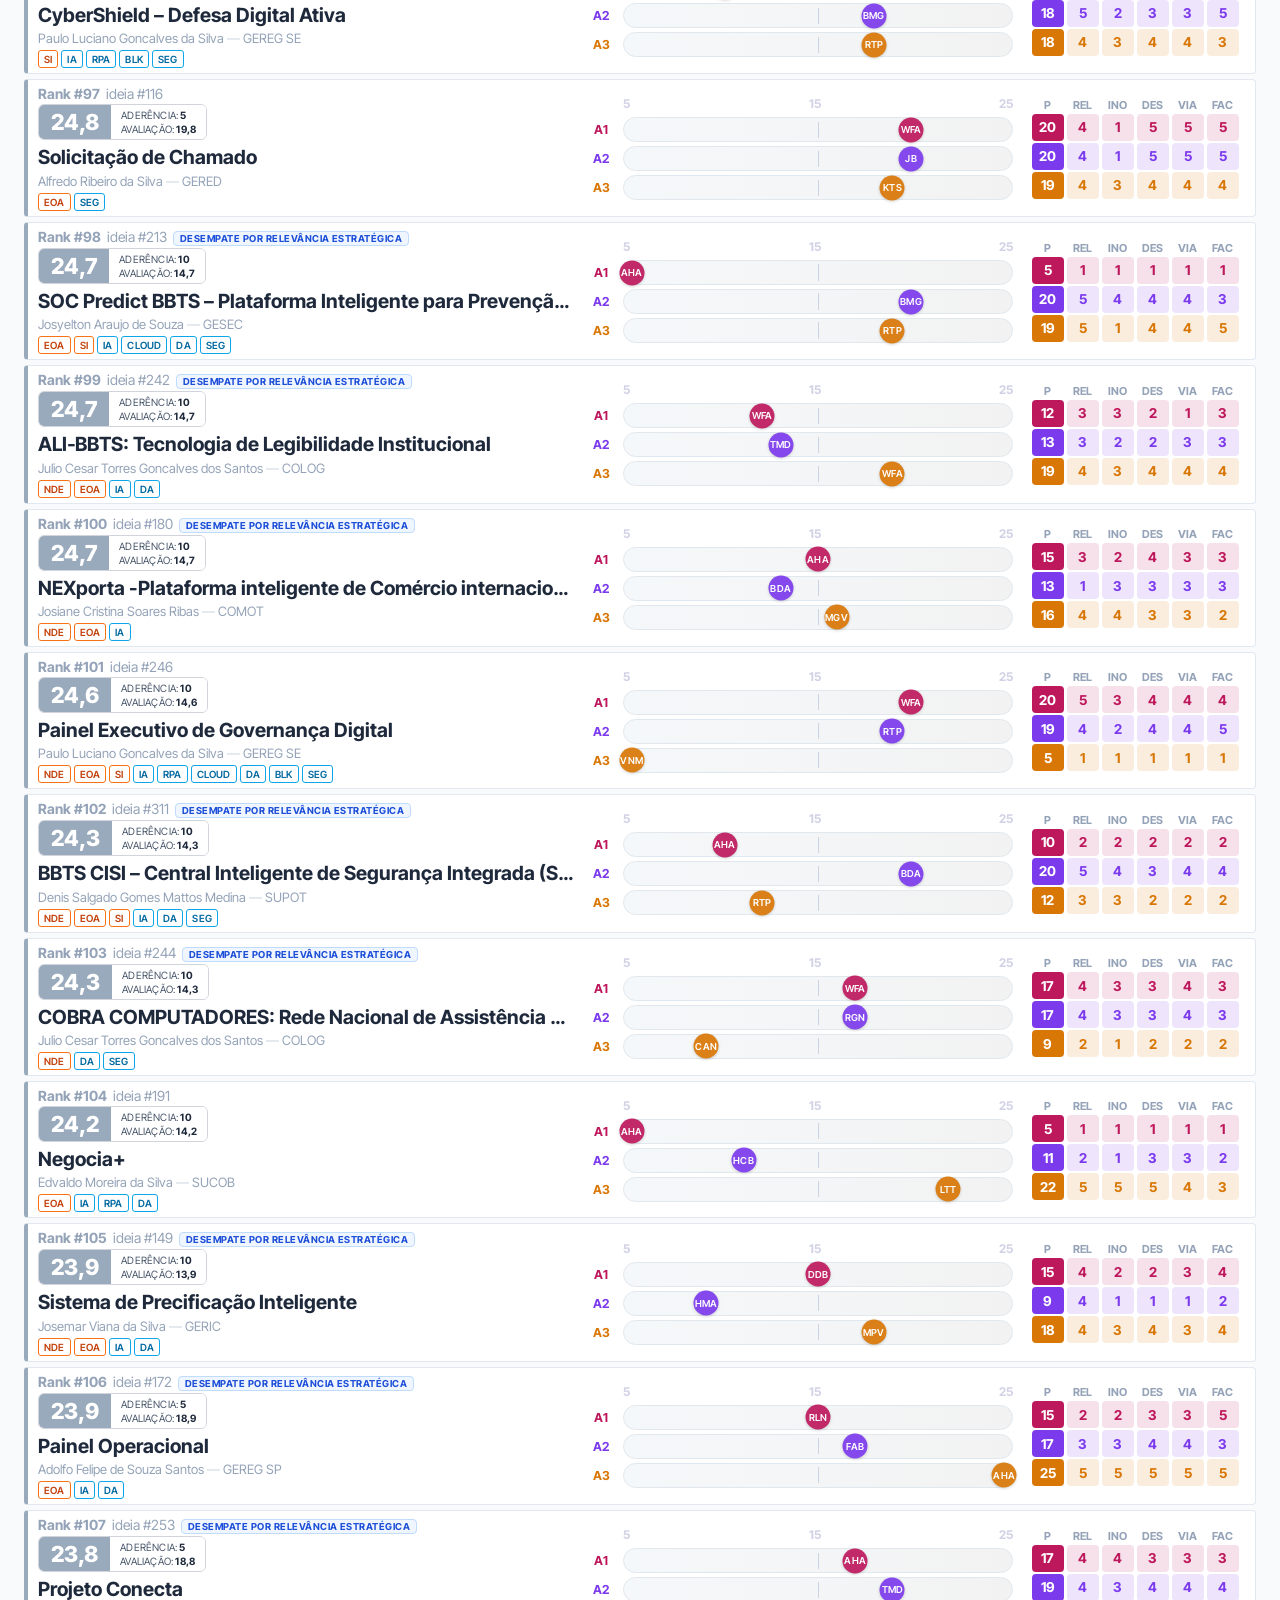
==== commit 10431ead: "Atualizar index.html" ====
--- a/index.html
+++ b/index.html
@@ -174,16 +174,16 @@
   <a href="painel_avaliadores.html">👤 Avaliadores</a>
   <a href="simulacao_perfis.html">👥 Simulação</a>
   <h1>Ranking Unificado — Batalha de Ideias 2026</h1>
-  <div class="hbadge" id="hbadge">220 elegíveis · 47 não classificadas</div>
-  <div class="hbadge" title="Última atualização"><span class="material-symbols-outlined" style="font-size:13px;vertical-align:middle;margin-right:3px">schedule</span>03/06/2026 17:38</div>
+  <div class="hbadge" id="hbadge">191 elegíveis · 47 não classificadas</div>
+  <div class="hbadge" title="Última atualização"><span class="material-symbols-outlined" style="font-size:13px;vertical-align:middle;margin-right:3px">schedule</span>03/06/2026 18:23</div>
 </header>
 
 <div class="tab-bar">
   <button class="tab-btn active" data-tab="t1">
-    CLASSIFICAÇÃO AEVO <span class="tab-badge" id="badge-t1">220</span>
+    CLASSIFICAÇÃO AEVO <span class="tab-badge" id="badge-t1">191</span>
   </button>
   <button class="tab-btn" data-tab="t2">
-    CLASSIFICAÇÃO HUB <span class="tab-badge" id="badge-t2">220</span>
+    CLASSIFICAÇÃO HUB <span class="tab-badge" id="badge-t2">191</span>
   </button>
   <button class="tab-btn" data-tab="t3">
     NÃO CLASSIFICADAS <span class="tab-badge" id="badge-t3">47</span>
@@ -227,7 +227,7 @@
     <div class="f-group wide"><label>Buscar ideia</label><input id="q3" type="text" placeholder="ID, título ou autor..."></div>
     <div class="f-group"><label>Arena</label><select id="arena3"><option value="">Todas</option></select></div>
     <div class="f-group"><label>Tecnologia</label><select id="tec3"><option value="">Todas</option></select></div>
-    <div class="f-group"><label>Motivo de exclusão</label><select id="motivo3"><option value="">Todos</option><option value="aderencia">Sem Aderência</option><option value="ineleg">Não Elegíveis</option><option value="impl">Implementação Prévia</option></select></div>
+    <div class="f-group"><label>Motivo de exclusão</label><select id="motivo3"><option value="">Todos</option><option value="aderencia">Sem Aderência</option><option value="ineleg">Não Elegíveis</option><option value="impl">Implementação Prévia</option><option value="autor_top">Autor já nas Top</option></select></div>
     <button class="f-clear" onclick="clearFilters(3)">Limpar</button>
     <span class="f-stats" id="stats3"></span>
   </div>
@@ -235,25 +235,26 @@
 </div>
 
 <script>
-var DATA_T1      = [{"id": 49, "tit": "Plataforma de criação de agentes de IA ", "aut": "Lucas Sousa Borges", "arenas": ["Negócios Digitais Escaláveis", "Eficiência Operacional e Automação"], "tecs": ["IA / IA Generativa", "Hiperautomação / RPA", "Dados / Analytics"], "dept": "SUPOT", "cargo_autor": "ANALISTA DE TECNOLOGIA III", "empresa_autor": "BB TECNOLOGIA E SERVICOS S.A", "ineleg_motivo": "", "rank": 1, "tot": 23.7, "ader": 10.0, "comb": 33.7, "avg": {"REL": 5.0, "FAC": 4.3, "VIA": 4.7, "DES": 5.0, "INO": 4.7}, "sets": [{"REL": 5, "FAC": 5, "VIA": 4, "DES": 5, "INO": 5, "total": 24, "av": "Rafael Luiz Velozo Santiago", "dept": "GOVIT", "cargo": ""}, {"REL": 5, "FAC": 5, "VIA": 5, "DES": 5, "INO": 5, "total": 25, "av": "Manoel Enison Ramos Viana", "dept": ".GEAPE.DITES.PRESI.CONAD.BBTS", "cargo": "GERENTE DE DIVISAO"}, {"REL": 5, "FAC": 3, "VIA": 5, "DES": 5, "INO": 4, "total": 22, "av": "Fabiano Felix Macedo", "dept": ".GESIT.DITES.PRESI.CONAD.COBRA", "cargo": "GERENTE DE DIVISAO"}], "avsa": ["Rafael Luiz Velozo Santiago", "Manoel Enison Ramos Viana", "Fabiano Felix Macedo"], "tipo": "CLT/BBTS", "tb": null, "nar": null, "nara": null}, {"id": 59, "tit": "IAprovve - Smart Notes", "aut": "Silvana Lucia da Silva", "arenas": ["Eficiência Operacional e Automação"], "tecs": ["IA / IA Generativa"], "dept": "GERED", "cargo_autor": "ASSESSOR SENIOR", "empresa_autor": "BB TECNOLOGIA E SERVICOS S.A", "ineleg_motivo": "", "rank": 2, "tot": 22.7, "ader": 10.0, "comb": 32.7, "avg": {"REL": 4.7, "FAC": 5.0, "VIA": 4.7, "DES": 5.0, "INO": 3.3}, "sets": [{"REL": 5, "FAC": 5, "VIA": 5, "DES": 5, "INO": 4, "total": 24, "av": "Rafael Luiz Velozo Santiago", "dept": "GOVIT", "cargo": ""}, {"REL": 4, "FAC": 5, "VIA": 4, "DES": 5, "INO": 3, "total": 21, "av": "Vera Neves Mafra", "dept": ".GEATI.DITES.PRESI.CONAD.BBTS", "cargo": "GERENTE DE DIVISAO"}, {"REL": 5, "FAC": 5, "VIA": 5, "DES": 5, "INO": 3, "total": 23, "av": "Diego Alves da Silva", "dept": ".GESUC.DIAFI.PRESI.CONAD", "cargo": "GERENTE DE DIVISAO"}], "avsa": ["Rafael Luiz Velozo Santiago", "Vera Neves Mafra", "Diego Alves da Silva"], "tipo": "CLT/BBTS", "tb": null, "nar": null, "nara": null}, {"id": 315, "tit": "Identificação e classificação preditiva de riscos cibernéticos com apoio de IA", "aut": "Marcos Prado Cason", "arenas": ["Negócios Digitais Escaláveis", "Eficiência Operacional e Automação", "Segurança Integrada"], "tecs": ["IA / IA Generativa", "Hiperautomação / RPA", "Dados / Analytics", "Segurança / Privacidade"], "dept": "GEATI", "cargo_autor": "ASSESSOR SENIOR", "empresa_autor": "BB TECNOLOGIA E SERVICOS S.A", "ineleg_motivo": "", "rank": 3, "tot": 21.7, "ader": 10.0, "comb": 31.7, "avg": {"REL": 5.0, "FAC": 4.3, "VIA": 4.7, "DES": 4.7, "INO": 3.0}, "sets": [{"REL": 5, "FAC": 5, "VIA": 5, "DES": 5, "INO": 1, "total": 21, "av": "Alexandre Henrique Figueiroa De Araujo", "dept": "GOVIT", "cargo": ""}, {"REL": 5, "FAC": 3, "VIA": 4, "DES": 4, "INO": 4, "total": 20, "av": "Bruno Martins Guimaraes", "dept": ".GESEC.DITES.PRESI.CONAD", "cargo": "GERENTE DE DIVISAO"}, {"REL": 5, "FAC": 5, "VIA": 5, "DES": 5, "INO": 4, "total": 24, "av": "Manoel Enison Ramos Viana", "dept": ".GEAPE.DITES.PRESI.CONAD.BBTS", "cargo": "GERENTE DE DIVISAO"}], "avsa": ["Alexandre Henrique Figueiroa De Araujo", "Bruno Martins Guimaraes", "Manoel Enison Ramos Viana"], "tipo": "CLT/BBTS", "tb": "Relevância Estratégica", "nar": null, "nara": null}, {"id": 294, "tit": "Base Inteligente de Custos", "aut": "Maria Jose Pereira Lima", "arenas": ["Negócios Digitais Escaláveis", "Eficiência Operacional e Automação", "Segurança Integrada"], "tecs": ["IA / IA Generativa", "MultiCloud / Cloud", "Dados / Analytics", "Segurança / Privacidade", "Não sei informar"], "dept": "GEREL", "cargo_autor": "ASSESSOR MASTER", "empresa_autor": "BB TECNOLOGIA E SERVICOS S.A", "ineleg_motivo": "", "rank": 4, "tot": 21.7, "ader": 10.0, "comb": 31.7, "avg": {"REL": 4.7, "FAC": 4.0, "VIA": 4.3, "DES": 4.7, "INO": 4.0}, "sets": [{"REL": 5, "FAC": 3, "VIA": 4, "DES": 4, "INO": 3, "total": 19, "av": "Daniela Dos Santos Batista", "dept": "GOVIT", "cargo": ""}, {"REL": 5, "FAC": 5, "VIA": 5, "DES": 5, "INO": 5, "total": 25, "av": "Heubert Mesentier de Araujo", "dept": ".GEREL.DITES.PRESI.CONAD", "cargo": "GERENTE DE DIVISAO_"}, {"REL": 4, "FAC": 4, "VIA": 4, "DES": 5, "INO": 4, "total": 21, "av": "Miguel Pires Vilella", "dept": ".GECON.DIAFI.PRESI.CONAD", "cargo": "GERENTE DE DIVISAO"}], "avsa": ["Daniela Dos Santos Batista", "Heubert Mesentier de Araujo", "Miguel Pires Vilella"], "tipo": "CLT/BBTS", "tb": "Relevância Estratégica", "nar": null, "nara": null}, {"id": 279, "tit": "Monitoramento Automatizado de Licitações Públicas", "aut": "Maicon Munis De Souza", "arenas": ["Negócios Digitais Escaláveis", "Eficiência Operacional e Automação"], "tecs": ["IA / IA Generativa", "Hiperautomação / RPA", "MultiCloud / Cloud", "Dados / Analytics"], "dept": "SUNEG", "cargo_autor": "ASSESSOR JUNIOR", "empresa_autor": "BB TECNOLOGIA E SERVICOS S.A", "ineleg_motivo": "", "rank": 5, "tot": 21.5, "ader": 10.0, "comb": 31.5, "avg": {"REL": 4.7, "FAC": 4.7, "VIA": 3.7, "DES": 4.7, "INO": 3.7}, "sets": [{"REL": 5, "FAC": 5, "VIA": 4, "DES": 4, "INO": 4, "total": 22, "av": "Rafael Luiz Velozo Santiago", "dept": "GOVIT", "cargo": ""}, {"REL": 4, "FAC": 4, "VIA": 3, "DES": 5, "INO": 3, "total": 19, "av": "Italo Augusto Dias de Souza", "dept": ".SUNEG.GEREL.DITES.PRESI.CONAD", "cargo": "GERENTE DE DIVISAO"}, {"REL": 5, "FAC": 5, "VIA": 4, "DES": 5, "INO": 4, "total": 23, "av": "Diego Alves da Silva", "dept": ".GESUC.DIAFI.PRESI.CONAD", "cargo": "GERENTE DE DIVISAO"}], "avsa": ["Rafael Luiz Velozo Santiago", "Italo Augusto Dias de Souza", "Diego Alves da Silva"], "tipo": "CLT/BBTS", "tb": null, "nar": null, "nara": null}, {"id": 303, "tit": "Programa “BBTS Móvel com Parceiros”", "aut": "Renato Teixeira de Araujo", "arenas": ["Negócios Digitais Escaláveis", "Eficiência Operacional e Automação", "Segurança Integrada"], "tecs": ["IA / IA Generativa", "Dados / Analytics", "Segurança / Privacidade"], "dept": "SUCOR", "cargo_autor": "ASSESSOR PLENO", "empresa_autor": "BB TECNOLOGIA E SERVICOS S.A", "ineleg_motivo": "", "rank": 6, "tot": 21.4, "ader": 10.0, "comb": 31.4, "avg": {"REL": 5.0, "FAC": 4.7, "VIA": 4.0, "DES": 4.7, "INO": 3.0}, "sets": [{"REL": 5, "FAC": 5, "VIA": 4, "DES": 5, "INO": 3, "total": 22, "av": "Wanderlayne Fernandes Do Amaral", "dept": "GOVIT", "cargo": ""}, {"REL": 5, "FAC": 5, "VIA": 4, "DES": 5, "INO": 3, "total": 22, "av": "Jesse Nascimento Mendes", "dept": ".GECOR.DIOPE.PRESI.CONAD", "cargo": "GERENTE DE DIVISAO"}, {"REL": 5, "FAC": 4, "VIA": 4, "DES": 4, "INO": 3, "total": 20, "av": "Leandro Moreira Lopes", "dept": ".GECOR.DIOPE.PRESI.CONAD", "cargo": "GERENTE DE DIVISAO"}], "avsa": ["Wanderlayne Fernandes Do Amaral", "Jesse Nascimento Mendes", "Leandro Moreira Lopes"], "tipo": "CLT/BBTS", "tb": null, "nar": null, "nara": null}, {"id": 108, "tit": "Painel de acompanhamento e gestão controle de chamados", "aut": "Michelle Araujo Oliveira", "arenas": ["Eficiência Operacional e Automação"], "tecs": ["Hiperautomação / RPA", "MultiCloud / Cloud", "Dados / Analytics", "Segurança / Privacidade"], "dept": "GEREG NO", "cargo_autor": "TECNICO", "empresa_autor": "BB TECNOLOGIA E SERVICOS S.A", "ineleg_motivo": "", "rank": 7, "tot": 21.3, "ader": 10.0, "comb": 31.3, "avg": {"REL": 5.0, "FAC": 4.3, "VIA": 4.3, "DES": 5.0, "INO": 2.7}, "sets": [{"REL": 5, "FAC": 5, "VIA": 5, "DES": 5, "INO": 4, "total": 24, "av": "Wanderlayne Fernandes Do Amaral", "dept": "GOVIT", "cargo": ""}, {"REL": 5, "FAC": 4, "VIA": 4, "DES": 5, "INO": 2, "total": 20, "av": "Wellington Felix de Araujo", "dept": ".SEDIN.GELOP.DIOPE.PRESI.CONAD", "cargo": "GERENTE DE DIVISAO"}, {"REL": 5, "FAC": 4, "VIA": 4, "DES": 5, "INO": 2, "total": 20, "av": "Ricardo Lenno dos Santos Nazare", "dept": ".SUPER CN.GERED.DIOPE.PRESI.CONAD", "cargo": "GERENTE REGIONAL DE OPERACOES"}], "avsa": ["Wanderlayne Fernandes Do Amaral", "Wellington Felix de Araujo", "Ricardo Lenno dos Santos Nazare"], "tipo": "CLT/BBTS", "tb": null, "nar": null, "nara": null}, {"id": 67, "tit": "Radar Contratual Inteligente BBTS", "aut": "Rafael Aparecido de Carvalho", "arenas": ["Negócios Digitais Escaláveis", "Eficiência Operacional e Automação", "Segurança Integrada"], "tecs": ["IA / IA Generativa", "Hiperautomação / RPA", "Dados / Analytics"], "dept": "GESUC", "cargo_autor": "ASSESSOR SENIOR", "empresa_autor": "BB TECNOLOGIA E SERVICOS S.A", "ineleg_motivo": "", "rank": 8, "tot": 21.0, "ader": 10.0, "comb": 31.0, "avg": {"REL": 4.3, "FAC": 3.7, "VIA": 4.0, "DES": 4.7, "INO": 4.3}, "sets": [{"REL": 4, "FAC": 3, "VIA": 4, "DES": 4, "INO": 4, "total": 19, "av": "Rafael Luiz Velozo Santiago", "dept": "GOVIT", "cargo": ""}, {"REL": 5, "FAC": 5, "VIA": 5, "DES": 5, "INO": 5, "total": 25, "av": "Raphael Grupilo Nascimento", "dept": ".GESUC.DIAFI.PRESI.CONAD", "cargo": "GERENTE DE DIVISAO"}, {"REL": 4, "FAC": 3, "VIA": 3, "DES": 5, "INO": 4, "total": 19, "av": "Vera Neves Mafra", "dept": ".GEATI.DITES.PRESI.CONAD.BBTS", "cargo": "GERENTE DE DIVISAO"}], "avsa": ["Rafael Luiz Velozo Santiago", "Raphael Grupilo Nascimento", "Vera Neves Mafra"], "tipo": "CLT/BBTS", "tb": "Relevância Estratégica", "nar": null, "nara": null}, {"id": 144, "tit": "FQ Digital – Transformação de Formulários em Processos Digitais", "aut": "Luis Guilherme Brant Oliveira", "arenas": ["Negócios Digitais Escaláveis", "Eficiência Operacional e Automação", "Segurança Integrada"], "tecs": ["Hiperautomação / RPA", "Dados / Analytics", "Segurança / Privacidade"], "dept": "GEREG CO", "cargo_autor": "GERENTE DE GRUPO I", "empresa_autor": "BB TECNOLOGIA E SERVICOS S.A", "ineleg_motivo": "", "rank": 9, "tot": 21.0, "ader": 10.0, "comb": 31.0, "avg": {"REL": 4.0, "FAC": 5.0, "VIA": 4.0, "DES": 4.0, "INO": 4.0}, "sets": [{"REL": 4, "FAC": 5, "VIA": 4, "DES": 4, "INO": 4, "total": 21, "av": "Daniela Dos Santos Batista", "dept": "GOVIT", "cargo": ""}, {"REL": 4, "FAC": 5, "VIA": 4, "DES": 4, "INO": 4, "total": 21, "av": "Karla Tayana de Souza", "dept": ".GERED.DIOPE.PRESI.CONAD.COBRA", "cargo": "GERENTE REGIONAL DE OPERACOES"}, {"REL": 4, "FAC": 5, "VIA": 4, "DES": 4, "INO": 4, "total": 21, "av": "Janderson Balotin", "dept": ".SUPER NE.GERED.DIOPE.PRESI.CONAD.COBRA", "cargo": "GERENTE REGIONAL DE OPERACOES"}], "avsa": ["Daniela Dos Santos Batista", "Karla Tayana de Souza", "Janderson Balotin"], "tipo": "CLT/BBTS", "tb": "Relevância Estratégica", "nar": null, "nara": null}, {"id": 308, "tit": "Data Shield BBTS: Plataforma Inteligente de Anonimização e Proteção de Dados Sensíveis com IA", "aut": "Larissa Lima Silva Feitosa", "arenas": ["Eficiência Operacional e Automação", "Segurança Integrada"], "tecs": ["IA / IA Generativa", "Hiperautomação / RPA", "Dados / Analytics", "Segurança / Privacidade"], "dept": "GEPES", "cargo_autor": "ASSESSOR JUNIOR", "empresa_autor": "BB TECNOLOGIA E SERVICOS S.A", "ineleg_motivo": "", "rank": 10, "tot": 20.9, "ader": 10.0, "comb": 30.9, "avg": {"REL": 4.3, "FAC": 4.0, "VIA": 4.3, "DES": 4.3, "INO": 4.0}, "sets": [{"REL": 4, "FAC": 3, "VIA": 5, "DES": 5, "INO": 3, "total": 20, "av": "Alexandre Henrique Figueiroa De Araujo", "dept": "GOVIT", "cargo": ""}, {"REL": 5, "FAC": 5, "VIA": 5, "DES": 5, "INO": 5, "total": 25, "av": "Vera Neves Mafra", "dept": ".GEATI.DITES.PRESI.CONAD.BBTS", "cargo": "GERENTE DE DIVISAO"}, {"REL": 4, "FAC": 4, "VIA": 3, "DES": 3, "INO": 4, "total": 18, "av": "Bruno Martins Guimaraes", "dept": ".GESEC.DITES.PRESI.CONAD", "cargo": "GERENTE DE DIVISAO"}], "avsa": ["Alexandre Henrique Figueiroa De Araujo", "Vera Neves Mafra", "Bruno Martins Guimaraes"], "tipo": "CLT/BBTS", "tb": null, "nar": null, "nara": null}, {"id": 56, "tit": "Busca Visual Inteligente: Identificação de Peças por Imagem via Mobile", "aut": "Casiano Pires Santos", "arenas": ["Eficiência Operacional e Automação"], "tecs": ["IA / IA Generativa", "MultiCloud / Cloud", "Dados / Analytics"], "dept": "GEREG NO", "cargo_autor": "TECNICO", "empresa_autor": "BB TECNOLOGIA E SERVICOS S.A", "ineleg_motivo": "", "rank": 11, "tot": 20.5, "ader": 10.0, "comb": 30.5, "avg": {"REL": 4.7, "FAC": 3.7, "VIA": 3.7, "DES": 4.7, "INO": 3.7}, "sets": [{"REL": 4, "FAC": 3, "VIA": 3, "DES": 5, "INO": 4, "total": 19, "av": "Rafael Luiz Velozo Santiago", "dept": "GOVIT", "cargo": ""}, {"REL": 5, "FAC": 4, "VIA": 4, "DES": 5, "INO": 4, "total": 22, "av": "Leonardo Fernandes Leao", "dept": ".SEDIN.GELOP.DIOPE.PRESI.CONAD", "cargo": "GERENTE DE DIVISAO"}, {"REL": 5, "FAC": 4, "VIA": 4, "DES": 4, "INO": 3, "total": 20, "av": "Alline Mendonca Barreto", "dept": ".GEMAC.PRESI.CONAD", "cargo": "GERENTE DE DIVISAO"}], "avsa": ["Rafael Luiz Velozo Santiago", "Leonardo Fernandes Leao", "Alline Mendonca Barreto"], "tipo": "CLT/BBTS", "tb": null, "nar": null, "nara": null}, {"id": 281, "tit": "TAA inteligente: quando os dados antecipam a falha e protegem a margem", "aut": "Bruna Machado Cruz", "arenas": ["Eficiência Operacional e Automação"], "tecs": ["IA / IA Generativa", "Dados / Analytics"], "dept": "SEDIN", "cargo_autor": "ASSESSOR PLENO", "empresa_autor": "BB TECNOLOGIA E SERVICOS S.A", "ineleg_motivo": "", "rank": 12, "tot": 20.4, "ader": 10.0, "comb": 30.4, "avg": {"REL": 4.7, "FAC": 3.0, "VIA": 4.0, "DES": 4.7, "INO": 4.0}, "sets": [{"REL": 4, "FAC": 3, "VIA": 4, "DES": 4, "INO": 4, "total": 19, "av": "Rafael Luiz Velozo Santiago", "dept": "GOVIT", "cargo": ""}, {"REL": 5, "FAC": 3, "VIA": 4, "DES": 5, "INO": 4, "total": 21, "av": "Leonardo Fernandes Leao", "dept": ".SEDIN.GELOP.DIOPE.PRESI.CONAD", "cargo": "GERENTE DE DIVISAO"}, {"REL": 5, "FAC": 3, "VIA": 4, "DES": 5, "INO": 4, "total": 21, "av": "Carlos Alberto Rezende Souza Neto", "dept": ".GERED.DIOPE.PRESI.CONAD.COBRA", "cargo": "GERENTE DE DIVISAO"}], "avsa": ["Rafael Luiz Velozo Santiago", "Leonardo Fernandes Leao", "Carlos Alberto Rezende Souza Neto"], "tipo": "CLT/BBTS", "tb": "Grau de Inovação", "nar": null, "nara": null}, {"id": 218, "tit": "Plataforma Inteligente de Expansão Comercial e Inteligência de Portfólio", "aut": "Gabrielle Borges Roquete De Melo", "arenas": ["Eficiência Operacional e Automação"], "tecs": ["IA / IA Generativa", "Hiperautomação / RPA", "Dados / Analytics"], "dept": "GEEMP", "cargo_autor": "ANALISTA", "empresa_autor": "BB TECNOLOGIA E SERVICOS S.A", "ineleg_motivo": "", "rank": 13, "tot": 20.4, "ader": 10.0, "comb": 30.4, "avg": {"REL": 4.7, "FAC": 3.7, "VIA": 4.0, "DES": 4.0, "INO": 4.0}, "sets": [{"REL": 5, "FAC": 3, "VIA": 3, "DES": 3, "INO": 3, "total": 17, "av": "Daniela Dos Santos Batista", "dept": "GOVIT", "cargo": ""}, {"REL": 4, "FAC": 3, "VIA": 4, "DES": 4, "INO": 4, "total": 19, "av": "Heubert Mesentier de Araujo", "dept": ".GEREL.DITES.PRESI.CONAD", "cargo": "GERENTE DE DIVISAO_"}, {"REL": 5, "FAC": 5, "VIA": 5, "DES": 5, "INO": 5, "total": 25, "av": "Gustavo Torres Ferrari", "dept": ".GEREL.DITES.PRESI.CONAD", "cargo": "GERENTE DE DIVISAO"}], "avsa": ["Daniela Dos Santos Batista", "Heubert Mesentier de Araujo", "Gustavo Torres Ferrari"], "tipo": "CLT/BBTS", "tb": "Grau de Inovação", "nar": null, "nara": null}, {"id": 52, "tit": "Assistente Virtual com IA para consulta de documentos corporativos", "aut": "Gabrielle Coelho Da Silva Almeida", "arenas": ["Eficiência Operacional e Automação", "Segurança Integrada"], "tecs": ["IA / IA Generativa", "MultiCloud / Cloud", "Dados / Analytics", "Segurança / Privacidade"], "dept": "SECOT", "cargo_autor": "ASSESSOR JUNIOR", "empresa_autor": "BB TECNOLOGIA E SERVICOS S.A", "ineleg_motivo": "", "rank": 14, "tot": 20.4, "ader": 10.0, "comb": 30.4, "avg": {"REL": 4.7, "FAC": 3.3, "VIA": 4.0, "DES": 4.7, "INO": 3.7}, "sets": [{"REL": 5, "FAC": 4, "VIA": 4, "DES": 5, "INO": 4, "total": 22, "av": "Rafael Luiz Velozo Santiago", "dept": "GOVIT", "cargo": ""}, {"REL": 5, "FAC": 4, "VIA": 4, "DES": 5, "INO": 4, "total": 22, "av": "Marcelo Augusto Finazzi Santos", "dept": ".GEEMP.PRESI.CONAD", "cargo": "GERENTE DE DIVISAO_"}, {"REL": 4, "FAC": 2, "VIA": 4, "DES": 4, "INO": 3, "total": 17, "av": "Vera Neves Mafra", "dept": ".GEATI.DITES.PRESI.CONAD.BBTS", "cargo": "GERENTE DE DIVISAO"}], "avsa": ["Rafael Luiz Velozo Santiago", "Marcelo Augusto Finazzi Santos", "Vera Neves Mafra"], "tipo": "CLT/BBTS", "tb": "Grau de Inovação", "nar": null, "nara": null}, {"id": 210, "tit": "Base de Soluções de Campo — Plataforma Inteligente de Aprendizado Operacional", "aut": "Luis Guilherme Brant Oliveira", "arenas": ["Eficiência Operacional e Automação"], "tecs": ["IA / IA Generativa", "Hiperautomação / RPA", "Dados / Analytics"], "dept": "GEREG CO", "cargo_autor": "GERENTE DE GRUPO I", "empresa_autor": "BB TECNOLOGIA E SERVICOS S.A", "ineleg_motivo": "", "rank": 15, "tot": 20.3, "ader": 10.0, "comb": 30.3, "avg": {"REL": 4.3, "FAC": 3.7, "VIA": 3.3, "DES": 5.0, "INO": 4.0}, "sets": [{"REL": 5, "FAC": 5, "VIA": 4, "DES": 5, "INO": 4, "total": 23, "av": "Alexandre Henrique Figueiroa De Araujo", "dept": "GOVIT", "cargo": ""}, {"REL": 4, "FAC": 3, "VIA": 3, "DES": 5, "INO": 4, "total": 19, "av": "Tulio Marcos Ribeiro Dutra", "dept": ".SEDIN.GELOP.DIOPE.PRESI.CONAD", "cargo": "GERENTE DE DIVISAO"}, {"REL": 4, "FAC": 3, "VIA": 3, "DES": 5, "INO": 4, "total": 19, "av": "Fabiano Felix Macedo", "dept": ".GESIT.DITES.PRESI.CONAD.COBRA", "cargo": "GERENTE DE DIVISAO"}], "avsa": ["Alexandre Henrique Figueiroa De Araujo", "Tulio Marcos Ribeiro Dutra", "Fabiano Felix Macedo"], "tipo": "CLT/BBTS", "tb": "Grau de Inovação", "nar": null, "nara": null}, {"id": 269, "tit": "BBTS Fiscaliza", "aut": "Aline Ladislau da Silva", "arenas": ["Negócios Digitais Escaláveis", "Eficiência Operacional e Automação"], "tecs": ["IA / IA Generativa", "Hiperautomação / RPA", "Dados / Analytics", "Segurança / Privacidade"], "dept": "DICOF", "cargo_autor": "GERENTE DE SETOR", "empresa_autor": "BB TECNOLOGIA E SERVICOS S.A", "ineleg_motivo": "", "rank": 16, "tot": 20.3, "ader": 10.0, "comb": 30.3, "avg": {"REL": 4.3, "FAC": 3.7, "VIA": 4.3, "DES": 4.3, "INO": 3.7}, "sets": [{"REL": 4, "FAC": 3, "VIA": 4, "DES": 4, "INO": 4, "total": 19, "av": "Monica Guizzardi Vaillant", "dept": ".GESUC.DIAFI.PRESI.CONAD.COBRA", "cargo": "GERENTE DE DIVISAO"}, {"REL": 4, "FAC": 4, "VIA": 4, "DES": 4, "INO": 3, "total": 19, "av": "Rafael Luiz Velozo Santiago", "dept": "GOVIT", "cargo": ""}, {"REL": 5, "FAC": 4, "VIA": 5, "DES": 5, "INO": 4, "total": 23, "av": "Carlos Alberto Rezende Souza Neto", "dept": ".GERED.DIOPE.PRESI.CONAD.COBRA", "cargo": "GERENTE DE DIVISAO"}], "avsa": ["Monica Guizzardi Vaillant", "Rafael Luiz Velozo Santiago", "Carlos Alberto Rezende Souza Neto"], "tipo": "CLT/BBTS", "tb": "Grau de Inovação", "nar": null, "nara": null}, {"id": 156, "tit": "Aplicativo Consórcio BBTS", "aut": "Emilio Affonso Carello", "arenas": ["Eficiência Operacional e Automação"], "tecs": ["IA / IA Generativa", "Hiperautomação / RPA", "Dados / Analytics", "Segurança / Privacidade"], "dept": "GECOR", "cargo_autor": "ASSESSOR PLENO", "empresa_autor": "BB TECNOLOGIA E SERVICOS S.A", "ineleg_motivo": "", "rank": 17, "tot": 20.1, "ader": 10.0, "comb": 30.1, "avg": {"REL": 4.7, "FAC": 3.0, "VIA": 4.0, "DES": 4.7, "INO": 3.7}, "sets": [{"REL": 5, "FAC": 3, "VIA": 4, "DES": 5, "INO": 4, "total": 21, "av": "Rafael Luiz Velozo Santiago", "dept": "GOVIT", "cargo": ""}, {"REL": 4, "FAC": 3, "VIA": 4, "DES": 4, "INO": 3, "total": 18, "av": "Jesse Nascimento Mendes", "dept": ".GECOR.DIOPE.PRESI.CONAD", "cargo": "GERENTE DE DIVISAO"}, {"REL": 5, "FAC": 3, "VIA": 4, "DES": 5, "INO": 4, "total": 21, "av": "Leandro Moreira Lopes", "dept": ".GECOR.DIOPE.PRESI.CONAD", "cargo": "GERENTE DE DIVISAO"}], "avsa": ["Rafael Luiz Velozo Santiago", "Jesse Nascimento Mendes", "Leandro Moreira Lopes"], "tipo": "CLT/BBTS", "tb": "Desejabilidade", "nar": null, "nara": null}, {"id": 216, "tit": "Radar Inteligente de Continuidade Operacional", "aut": "Gabrielle Borges Roquete De Melo", "arenas": ["Eficiência Operacional e Automação", "Segurança Integrada"], "tecs": ["IA / IA Generativa", "Dados / Analytics", "Segurança / Privacidade"], "dept": "GEEMP", "cargo_autor": "ANALISTA", "empresa_autor": "BB TECNOLOGIA E SERVICOS S.A", "ineleg_motivo": "", "rank": 18, "tot": 20.1, "ader": 10.0, "comb": 30.1, "avg": {"REL": 4.7, "FAC": 3.7, "VIA": 4.0, "DES": 4.0, "INO": 3.7}, "sets": [{"REL": 5, "FAC": 3, "VIA": 4, "DES": 4, "INO": 3, "total": 19, "av": "Daniela Dos Santos Batista", "dept": "GOVIT", "cargo": ""}, {"REL": 5, "FAC": 4, "VIA": 4, "DES": 4, "INO": 4, "total": 21, "av": "Veronica Alves dos Santos", "dept": ".GERIC.PRESI.CONAD", "cargo": "GERENTE DE DIVISAO"}, {"REL": 4, "FAC": 4, "VIA": 4, "DES": 4, "INO": 4, "total": 20, "av": "Alexandra de Paula Vieira", "dept": ".GERIC.PRESI.CONAD.BBTS", "cargo": "GERENTE DE DIVISAO"}], "avsa": ["Daniela Dos Santos Batista", "Veronica Alves dos Santos", "Alexandra de Paula Vieira"], "tipo": "CLT/BBTS", "tb": "Desejabilidade", "nar": null, "nara": null}, {"id": 87, "tit": "Rastreabilidade de peças ID PARTS", "aut": "Vladimir Machado", "arenas": ["Eficiência Operacional e Automação"], "tecs": ["Dados / Analytics", "Não sei informar"], "dept": "GEREG SE", "cargo_autor": "GERENTE DE GRUPO II", "empresa_autor": "BB TECNOLOGIA E SERVICOS S.A", "ineleg_motivo": "", "rank": 19, "tot": 20.0, "ader": 10.0, "comb": 30.0, "avg": {"REL": 4.7, "FAC": 4.3, "VIA": 3.7, "DES": 4.0, "INO": 3.3}, "sets": [{"REL": 4, "FAC": 3, "VIA": 3, "DES": 4, "INO": 4, "total": 18, "av": "Wanderlayne Fernandes Do Amaral", "dept": "GOVIT", "cargo": ""}, {"REL": 5, "FAC": 5, "VIA": 4, "DES": 4, "INO": 3, "total": 21, "av": "Tulio Marcos Ribeiro Dutra", "dept": ".SEDIN.GELOP.DIOPE.PRESI.CONAD", "cargo": "GERENTE DE DIVISAO"}, {"REL": 5, "FAC": 5, "VIA": 4, "DES": 4, "INO": 3, "total": 21, "av": "Carlos Alberto Rezende Souza Neto", "dept": ".GERED.DIOPE.PRESI.CONAD.COBRA", "cargo": "GERENTE DE DIVISAO"}], "avsa": ["Wanderlayne Fernandes Do Amaral", "Tulio Marcos Ribeiro Dutra", "Carlos Alberto Rezende Souza Neto"], "tipo": "CLT/BBTS", "tb": null, "nar": null, "nara": null}, {"id": 79, "tit": "Pré‑Validação Automática do Chamado", "aut": "Aloisio Carlos de Senna", "arenas": ["Eficiência Operacional e Automação"], "tecs": ["IA / IA Generativa", "Dados / Analytics"], "dept": "SUPER SUL", "cargo_autor": "ASSESSOR JUNIOR", "empresa_autor": "BB TECNOLOGIA E SERVICOS S.A", "ineleg_motivo": "", "rank": 20, "tot": 19.9, "ader": 10.0, "comb": 29.9, "avg": {"REL": 4.3, "FAC": 4.0, "VIA": 4.0, "DES": 4.3, "INO": 3.3}, "sets": [{"REL": 4, "FAC": 3, "VIA": 4, "DES": 4, "INO": 3, "total": 18, "av": "Wanderlayne Fernandes Do Amaral", "dept": "GOVIT", "cargo": ""}, {"REL": 4, "FAC": 5, "VIA": 4, "DES": 4, "INO": 3, "total": 20, "av": "Tulio Marcos Ribeiro Dutra", "dept": ".SEDIN.GELOP.DIOPE.PRESI.CONAD", "cargo": "GERENTE DE DIVISAO"}, {"REL": 5, "FAC": 4, "VIA": 4, "DES": 5, "INO": 4, "total": 22, "av": "Fabiano Felix Macedo", "dept": ".GESIT.DITES.PRESI.CONAD.COBRA", "cargo": "GERENTE DE DIVISAO"}], "avsa": ["Wanderlayne Fernandes Do Amaral", "Tulio Marcos Ribeiro Dutra", "Fabiano Felix Macedo"], "tipo": "CLT/BBTS", "tb": null, "nar": null, "nara": null}, {"id": 176, "tit": "SLIP Digital", "aut": "Lauro Cesar Martins de Sousa", "arenas": ["Eficiência Operacional e Automação"], "tecs": ["IA / IA Generativa", "Hiperautomação / RPA", "Dados / Analytics"], "dept": "GEREG CO", "cargo_autor": "GERENTE DE GRUPO I", "empresa_autor": "BB TECNOLOGIA E SERVICOS S.A", "ineleg_motivo": "", "rank": 21, "tot": 19.7, "ader": 10.0, "comb": 29.7, "avg": {"REL": 4.3, "FAC": 3.7, "VIA": 4.0, "DES": 4.7, "INO": 3.0}, "sets": [{"REL": 5, "FAC": 4, "VIA": 4, "DES": 5, "INO": 3, "total": 21, "av": "Alexandre Henrique Figueiroa De Araujo", "dept": "GOVIT", "cargo": ""}, {"REL": 5, "FAC": 4, "VIA": 4, "DES": 5, "INO": 3, "total": 21, "av": "Eliezer Rodrigues Oliveira Junior", "dept": ".SELOG.GELOP.DIOPE.PRESI.CONAD.COBRA", "cargo": "GERENTE REGIONAL DE OPERACOES"}, {"REL": 3, "FAC": 3, "VIA": 4, "DES": 4, "INO": 3, "total": 17, "av": "Leonardo Fernandes Leao", "dept": ".SEDIN.GELOP.DIOPE.PRESI.CONAD", "cargo": "GERENTE DE DIVISAO"}], "avsa": ["Alexandre Henrique Figueiroa De Araujo", "Eliezer Rodrigues Oliveira Junior", "Leonardo Fernandes Leao"], "tipo": "CLT/BBTS", "tb": null, "nar": null, "nara": null}, {"id": 243, "tit": "Estruturação de gestão de processos e mudanças com apoio de agente inteligente", "aut": "Joana Kelly Guimaraes Ribeiro", "arenas": ["Eficiência Operacional e Automação"], "tecs": ["IA / IA Generativa", "Dados / Analytics"], "dept": "GERIC", "cargo_autor": "ASSESSOR SENIOR", "empresa_autor": "BB TECNOLOGIA E SERVICOS S.A", "ineleg_motivo": "", "rank": 22, "tot": 19.6, "ader": 10.0, "comb": 29.6, "avg": {"REL": 4.3, "FAC": 4.3, "VIA": 4.0, "DES": 4.0, "INO": 3.0}, "sets": [{"REL": 4, "FAC": 4, "VIA": 4, "DES": 3, "INO": 3, "total": 18, "av": "Wanderlayne Fernandes Do Amaral", "dept": "GOVIT", "cargo": ""}, {"REL": 4, "DES": 4, "INO": 3, "FAC": 4, "VIA": 4, "total": 19, "av": "Erick Fachetti Pontes", "dept": ".GEEMP.PRESI.CONAD", "cargo": "GERENTE DE DIVISAO"}, {"REL": 5, "FAC": 5, "VIA": 4, "DES": 5, "INO": 3, "total": 22, "av": "Manoel Enison Ramos Viana", "dept": ".GEAPE.DITES.PRESI.CONAD.BBTS", "cargo": "GERENTE DE DIVISAO"}], "avsa": ["Wanderlayne Fernandes Do Amaral", "Erick Fachetti Pontes", "Manoel Enison Ramos Viana"], "tipo": "CLT/BBTS", "tb": null, "nar": null, "nara": null}, {"id": 133, "tit": "Sistema de Gestão Contratual Integrado Com I.A", "aut": "Rafael Aparecido de Carvalho", "arenas": ["Negócios Digitais Escaláveis", "Eficiência Operacional e Automação"], "tecs": ["IA / IA Generativa", "Hiperautomação / RPA", "Dados / Analytics", "Segurança / Privacidade"], "dept": "GESUC", "cargo_autor": "ASSESSOR SENIOR", "empresa_autor": "BB TECNOLOGIA E SERVICOS S.A", "ineleg_motivo": "", "rank": 23, "tot": 19.5, "ader": 10.0, "comb": 29.5, "avg": {"REL": 4.3, "FAC": 4.3, "VIA": 3.3, "DES": 4.3, "INO": 3.3}, "sets": [{"REL": 4, "FAC": 4, "VIA": 3, "DES": 4, "INO": 3, "total": 18, "av": "Daniela Dos Santos Batista", "dept": "GOVIT", "cargo": ""}, {"REL": 4, "FAC": 4, "VIA": 3, "DES": 4, "INO": 3, "total": 18, "av": "Diego Alves da Silva", "dept": ".GESUC.DIAFI.PRESI.CONAD", "cargo": "GERENTE DE DIVISAO"}, {"REL": 5, "FAC": 5, "VIA": 4, "DES": 5, "INO": 4, "total": 23, "av": "Monica Guizzardi Vaillant", "dept": ".GESUC.DIAFI.PRESI.CONAD.COBRA", "cargo": "GERENTE DE DIVISAO"}], "avsa": ["Daniela Dos Santos Batista", "Diego Alves da Silva", "Monica Guizzardi Vaillant"], "tipo": "CLT/BBTS", "tb": null, "nar": null, "nara": null}, {"id": 290, "tit": "PSIM Cognitivo: Convergência de Segurança Física e Cibernética com IA", "aut": "Rafael Guimaraes Trugilho", "arenas": ["Eficiência Operacional e Automação", "Segurança Integrada"], "tecs": ["IA / IA Generativa", "Dados / Analytics", "Segurança / Privacidade"], "dept": "GEPES", "cargo_autor": "ASSESSOR MASTER", "empresa_autor": "BB TECNOLOGIA E SERVICOS S.A", "ineleg_motivo": "", "rank": 24, "tot": 19.4, "ader": 10.0, "comb": 29.4, "avg": {"REL": 4.7, "FAC": 3.0, "VIA": 3.7, "DES": 4.0, "INO": 4.0}, "sets": [{"REL": 4, "FAC": 3, "VIA": 3, "DES": 4, "INO": 4, "total": 18, "av": "Daniela Dos Santos Batista", "dept": "GOVIT", "cargo": ""}, {"REL": 5, "FAC": 3, "VIA": 4, "DES": 4, "INO": 4, "total": 20, "av": "Bruno da Silva Azevedo", "dept": ".DITES.PRESI.CONAD", "cargo": "GERENTE DE DIVISAO"}, {"REL": 5, "FAC": 3, "VIA": 4, "DES": 4, "INO": 4, "total": 20, "av": "Wellington Felix de Araujo", "dept": ".SEDIN.GELOP.DIOPE.PRESI.CONAD", "cargo": "GERENTE DE DIVISAO"}], "avsa": ["Daniela Dos Santos Batista", "Bruno da Silva Azevedo", "Wellington Felix de Araujo"], "tipo": "CLT/BBTS", "tb": "Grau de Inovação", "nar": null, "nara": null}, {"id": 313, "tit": "BBTS Agile Experience: Centro de Consultoria e Capacitação em Agilidade", "aut": "Katia Gomes Ferreira", "arenas": ["Negócios Digitais Escaláveis"], "tecs": ["IA / IA Generativa", "Dados / Analytics"], "dept": "SUSEP", "cargo_autor": "ANALISTA DE TECNOLOGIA III", "empresa_autor": "BB TECNOLOGIA E SERVICOS S.A", "ineleg_motivo": "", "rank": 25, "tot": 19.4, "ader": 10.0, "comb": 29.4, "avg": {"REL": 4.7, "FAC": 4.0, "VIA": 4.3, "DES": 3.7, "INO": 2.7}, "sets": [{"REL": 5, "FAC": 5, "VIA": 5, "DES": 4, "INO": 4, "total": 23, "av": "Alexandre Henrique Figueiroa De Araujo", "dept": "GOVIT", "cargo": ""}, {"REL": 4, "FAC": 5, "VIA": 5, "DES": 4, "INO": 3, "total": 21, "av": "Vera Neves Mafra", "dept": ".GEATI.DITES.PRESI.CONAD.BBTS", "cargo": "GERENTE DE DIVISAO"}, {"REL": 5, "FAC": 2, "VIA": 3, "DES": 3, "INO": 1, "total": 14, "av": "Manoel Enison Ramos Viana", "dept": ".GEAPE.DITES.PRESI.CONAD.BBTS", "cargo": "GERENTE DE DIVISAO"}], "avsa": ["Alexandre Henrique Figueiroa De Araujo", "Vera Neves Mafra", "Manoel Enison Ramos Viana"], "tipo": "CLT/BBTS", "tb": "Grau de Inovação", "nar": null, "nara": null}, {"id": 96, "tit": "Plataforma Inteligente de Antecipação de Recebíveis Públicos Baseada na Lei 14.133/2021", "aut": "Moises Ferreira dos Santos", "arenas": ["Negócios Digitais Escaláveis"], "tecs": ["Dados / Analytics"], "dept": "GEREG NE", "cargo_autor": "TECNICO", "empresa_autor": "BB TECNOLOGIA E SERVICOS S.A", "ineleg_motivo": "", "rank": 26, "tot": 19.3, "ader": 10.0, "comb": 29.3, "avg": {"REL": 4.3, "FAC": 3.3, "VIA": 4.3, "DES": 3.7, "INO": 3.7}, "sets": [{"REL": 3, "FAC": 2, "VIA": 3, "DES": 3, "INO": 3, "total": 14, "av": "Wanderlayne Fernandes Do Amaral", "dept": "GOVIT", "cargo": ""}, {"REL": 5, "FAC": 4, "VIA": 5, "DES": 4, "INO": 4, "total": 22, "av": "Miguel Pires Vilella", "dept": ".GECON.DIAFI.PRESI.CONAD", "cargo": "GERENTE DE DIVISAO"}, {"REL": 5, "FAC": 4, "VIA": 5, "DES": 4, "INO": 4, "total": 22, "av": "Daiany Neves Rosa", "dept": ".GEFIC.DIAFI.PRESI.CONAD.BBTS", "cargo": "GERENTE DE DIVISAO"}], "avsa": ["Wanderlayne Fernandes Do Amaral", "Miguel Pires Vilella", "Daiany Neves Rosa"], "tipo": "CLT/BBTS", "tb": "Relevância Estratégica", "nar": null, "nara": null}, {"id": 94, "tit": "Uso da IA na pesquisa e diagnóstico de defeitos no campo", "aut": "Heni Abdu Addi", "arenas": ["Negócios Digitais Escaláveis"], "tecs": ["IA / IA Generativa", "Hiperautomação / RPA", "Dados / Analytics"], "dept": "GEREG SUL", "cargo_autor": "TECNICO", "empresa_autor": "BB TECNOLOGIA E SERVICOS S.A", "ineleg_motivo": "", "rank": 27, "tot": 19.3, "ader": 10.0, "comb": 29.3, "avg": {"REL": 4.0, "FAC": 4.0, "VIA": 4.0, "DES": 4.0, "INO": 3.3}, "sets": [{"REL": 4, "FAC": 4, "VIA": 4, "DES": 4, "INO": 4, "total": 20, "av": "Wanderlayne Fernandes Do Amaral", "dept": "GOVIT", "cargo": ""}, {"REL": 4, "FAC": 4, "VIA": 4, "DES": 4, "INO": 2, "total": 18, "av": "Carlos Alberto Rezende Souza Neto", "dept": ".GERED.DIOPE.PRESI.CONAD.COBRA", "cargo": "GERENTE DE DIVISAO"}, {"REL": 4, "FAC": 4, "VIA": 4, "DES": 4, "INO": 4, "total": 20, "av": "Janderson Balotin", "dept": ".SUPER NE.GERED.DIOPE.PRESI.CONAD.COBRA", "cargo": "GERENTE REGIONAL DE OPERACOES"}], "avsa": ["Wanderlayne Fernandes Do Amaral", "Carlos Alberto Rezende Souza Neto", "Janderson Balotin"], "tipo": "CLT/BBTS", "tb": "Relevância Estratégica", "nar": null, "nara": null}, {"id": 68, "tit": "Market Intelligence as a Service (MIaaS BBTS)", "aut": "Rafael Aparecido de Carvalho", "arenas": ["Negócios Digitais Escaláveis", "Eficiência Operacional e Automação"], "tecs": ["IA / IA Generativa", "Hiperautomação / RPA", "Dados / Analytics"], "dept": "GESUC", "cargo_autor": "ASSESSOR SENIOR", "empresa_autor": "BB TECNOLOGIA E SERVICOS S.A", "ineleg_motivo": "", "rank": 28, "tot": 19.1, "ader": 10.0, "comb": 29.1, "avg": {"REL": 4.7, "FAC": 3.7, "VIA": 3.7, "DES": 4.0, "INO": 3.0}, "sets": [{"REL": 5, "FAC": 3, "VIA": 4, "DES": 4, "INO": 3, "total": 19, "av": "Rafael Luiz Velozo Santiago", "dept": "GOVIT", "cargo": ""}, {"REL": 5, "FAC": 4, "VIA": 4, "DES": 4, "INO": 3, "total": 20, "av": "Rodolfo Rocha Carvalho", "dept": ".GETIC.DITES.PRESI.CONAD.BBTS", "cargo": "GERENTE DE DIVISAO"}, {"REL": 4, "FAC": 4, "VIA": 3, "DES": 4, "INO": 3, "total": 18, "av": "Monica Guizzardi Vaillant", "dept": ".GESUC.DIAFI.PRESI.CONAD.COBRA", "cargo": "GERENTE DE DIVISAO"}], "avsa": ["Rafael Luiz Velozo Santiago", "Rodolfo Rocha Carvalho", "Monica Guizzardi Vaillant"], "tipo": "CLT/BBTS", "tb": "Relevância Estratégica", "nar": null, "nara": null}, {"id": 301, "tit": "BBTS PAIO - Portal de Analytics e Inteligência Operacional", "aut": "Denis Salgado Gomes Mattos Medina", "arenas": ["Negócios Digitais Escaláveis", "Eficiência Operacional e Automação", "Segurança Integrada"], "tecs": ["IA / IA Generativa", "Dados / Analytics", "Segurança / Privacidade"], "dept": "SUPOT", "cargo_autor": "ANALISTA DE TECNOLOGIA III", "empresa_autor": "BB TECNOLOGIA E SERVICOS S.A", "ineleg_motivo": "", "rank": 29, "tot": 19.1, "ader": 10.0, "comb": 29.1, "avg": {"REL": 4.7, "FAC": 3.7, "VIA": 4.0, "DES": 4.0, "INO": 2.7}, "sets": [{"REL": 4, "FAC": 4, "VIA": 4, "DES": 3, "INO": 2, "total": 17, "av": "Wanderlayne Fernandes Do Amaral", "dept": "GOVIT", "cargo": ""}, {"REL": 5, "FAC": 5, "VIA": 4, "DES": 4, "INO": 4, "total": 22, "av": "Vera Neves Mafra", "dept": ".GEATI.DITES.PRESI.CONAD.BBTS", "cargo": "GERENTE DE DIVISAO"}, {"REL": 5, "FAC": 2, "VIA": 4, "DES": 5, "INO": 2, "total": 18, "av": "Bruno Martins Guimaraes", "dept": ".GESEC.DITES.PRESI.CONAD", "cargo": "GERENTE DE DIVISAO"}], "avsa": ["Wanderlayne Fernandes Do Amaral", "Vera Neves Mafra", "Bruno Martins Guimaraes"], "tipo": "CLT/BBTS", "tb": "Relevância Estratégica", "nar": null, "nara": null}, {"id": 173, "tit": "Automação ICMS 6.2: Integração Inteligente do Painel Tributário ao RI no Oracle EBS", "aut": "Claudia Lucia Ribeiro Correa", "arenas": ["Eficiência Operacional e Automação"], "tecs": ["IA / IA Generativa", "Hiperautomação / RPA", "Dados / Analytics", "Segurança / Privacidade"], "dept": "SESOC", "cargo_autor": "TECNICO", "empresa_autor": "BB TECNOLOGIA E SERVICOS S.A", "ineleg_motivo": "", "rank": 30, "tot": 19.1, "ader": 10.0, "comb": 29.1, "avg": {"REL": 3.7, "FAC": 4.0, "VIA": 3.7, "DES": 3.7, "INO": 4.0}, "sets": [{"REL": 2, "FAC": 3, "VIA": 2, "DES": 2, "INO": 3, "total": 12, "av": "Marcos Mota do Vale", "dept": ".GEFIC.DIAFI.PRESI.CONAD", "cargo": "GERENTE DE DIVISAO"}, {"REL": 5, "FAC": 5, "VIA": 5, "DES": 5, "INO": 4, "total": 24, "av": "Adir Cordeiro dos Santos Filho", "dept": ".GESAP.DIAFI.PRESI.CONAD", "cargo": "GERENTE DE DIVISAO"}, {"REL": 4, "FAC": 4, "VIA": 4, "DES": 4, "INO": 5, "total": 21, "av": "Joao Paulo da Silva Porto", "dept": ".GEATI.DITES.PRESI.CONAD.COBRA", "cargo": "ASSESSOR MASTER"}], "avsa": ["Marcos Mota do Vale", "Adir Cordeiro dos Santos Filho", "Joao Paulo da Silva Porto"], "tipo": "CLT/BBTS", "tb": "Relevância Estratégica", "nar": null, "nara": null}, {"id": 262, "tit": "BBTS Hub", "aut": "Thiago Leandro de Faria Mafra", "arenas": ["Negócios Digitais Escaláveis", "Eficiência Operacional e Automação", "Segurança Integrada"], "tecs": ["IA / IA Generativa", "Hiperautomação / RPA", "MultiCloud / Cloud", "Dados / Analytics", "Blockchain / Tokenização", "Segurança / Privacidade"], "dept": "SUSEP", "cargo_autor": "GERENTE DE GRUPO DE TIC", "empresa_autor": "BB TECNOLOGIA E SERVICOS S.A", "ineleg_motivo": "", "rank": 31, "tot": 19.0, "ader": 10.0, "comb": 29.0, "avg": {"REL": 4.7, "FAC": 3.0, "VIA": 4.0, "DES": 4.3, "INO": 3.0}, "sets": [{"REL": 4, "FAC": 3, "VIA": 4, "DES": 3, "INO": 3, "total": 17, "av": "Alexandre Henrique Figueiroa De Araujo", "dept": "GOVIT", "cargo": ""}, {"REL": 5, "FAC": 3, "VIA": 4, "DES": 5, "INO": 3, "total": 20, "av": "Erick Fachetti Pontes", "dept": ".GEEMP.PRESI.CONAD", "cargo": "GERENTE DE DIVISAO"}, {"REL": 5, "FAC": 3, "VIA": 4, "DES": 5, "INO": 3, "total": 20, "av": "Vera Neves Mafra", "dept": ".GEATI.DITES.PRESI.CONAD.BBTS", "cargo": "GERENTE DE DIVISAO"}], "avsa": ["Alexandre Henrique Figueiroa De Araujo", "Erick Fachetti Pontes", "Vera Neves Mafra"], "tipo": "CLT/BBTS", "tb": "Relevância Estratégica", "nar": null, "nara": null}, {"id": 206, "tit": "Sistema de Otimização de Abastecimento de Numerário em Terminais de Autoatendimento", "aut": "Josiane Cristina Soares Ribas", "arenas": ["Eficiência Operacional e Automação", "Segurança Integrada"], "tecs": ["IA / IA Generativa", "Dados / Analytics"], "dept": "COMOT", "cargo_autor": "TECNICO", "empresa_autor": "BB TECNOLOGIA E SERVICOS S.A", "ineleg_motivo": "", "rank": 32, "tot": 19.0, "ader": 10.0, "comb": 29.0, "avg": {"REL": 4.3, "FAC": 3.3, "VIA": 3.7, "DES": 3.7, "INO": 4.0}, "sets": [{"REL": 4, "FAC": 4, "VIA": 4, "DES": 4, "INO": 4, "total": 20, "av": "Alexandre Henrique Figueiroa De Araujo", "dept": "GOVIT", "cargo": ""}, {"REL": 5, "FAC": 3, "VIA": 4, "DES": 4, "INO": 4, "total": 20, "av": "Janderson Balotin", "dept": ".SUPER NE.GERED.DIOPE.PRESI.CONAD.COBRA", "cargo": "GERENTE REGIONAL DE OPERACOES"}, {"REL": 4, "FAC": 3, "VIA": 3, "DES": 3, "INO": 4, "total": 17, "av": "Fernanda Aparecida Mota", "dept": ".SUPER CN.GERED.DIOPE.PRESI.CONAD", "cargo": "GERENTE REGIONAL DE OPERACOES"}], "avsa": ["Alexandre Henrique Figueiroa De Araujo", "Janderson Balotin", "Fernanda Aparecida Mota"], "tipo": "CLT/BBTS", "tb": "Relevância Estratégica", "nar": null, "nara": null}, {"id": 150, "tit": "Sistema de captura de licitações e oportunidades", "aut": "Rafael Aparecido de Carvalho", "arenas": ["Negócios Digitais Escaláveis", "Eficiência Operacional e Automação"], "tecs": ["IA / IA Generativa", "Hiperautomação / RPA", "Dados / Analytics", "Segurança / Privacidade"], "dept": "GESUC", "cargo_autor": "ASSESSOR SENIOR", "empresa_autor": "BB TECNOLOGIA E SERVICOS S.A", "ineleg_motivo": "", "rank": 33, "tot": 19.0, "ader": 10.0, "comb": 29.0, "avg": {"REL": 4.3, "FAC": 3.7, "VIA": 4.0, "DES": 4.0, "INO": 3.0}, "sets": [{"REL": 4, "FAC": 5, "VIA": 4, "DES": 4, "INO": 3, "total": 20, "av": "Daniela Dos Santos Batista", "dept": "GOVIT", "cargo": ""}, {"REL": 5, "FAC": 3, "VIA": 4, "DES": 4, "INO": 3, "total": 19, "av": "Italo Augusto Dias de Souza", "dept": ".SUNEG.GEREL.DITES.PRESI.CONAD", "cargo": "GERENTE DE DIVISAO"}, {"REL": 4, "FAC": 3, "VIA": 4, "DES": 4, "INO": 3, "total": 18, "av": "Sabrina Abramo Ishio", "dept": ".GESEC.DITES.PRESI.CONAD", "cargo": "GERENTE DE DIVISAO"}], "avsa": ["Daniela Dos Santos Batista", "Italo Augusto Dias de Souza", "Sabrina Abramo Ishio"], "tipo": "CLT/BBTS", "tb": "Relevância Estratégica", "nar": null, "nara": null}, {"id": 90, "tit": "JIG PXE", "aut": "Pedro Stefano Souto Silva", "arenas": ["Eficiência Operacional e Automação"], "tecs": ["MultiCloud / Cloud", "Segurança / Privacidade"], "dept": "GEREG SE", "cargo_autor": "TECNICO", "empresa_autor": "BB TECNOLOGIA E SERVICOS S.A", "ineleg_motivo": "", "rank": 34, "tot": 18.8, "ader": 10.0, "comb": 28.8, "avg": {"REL": 4.7, "FAC": 3.7, "VIA": 3.7, "DES": 3.7, "INO": 3.0}, "sets": [{"REL": 4, "FAC": 3, "VIA": 3, "DES": 3, "INO": 3, "total": 16, "av": "Wanderlayne Fernandes Do Amaral", "dept": "GOVIT", "cargo": ""}, {"REL": 5, "FAC": 4, "VIA": 4, "DES": 4, "INO": 3, "total": 20, "av": "Wellington Felix de Araujo", "dept": ".SEDIN.GELOP.DIOPE.PRESI.CONAD", "cargo": "GERENTE DE DIVISAO"}, {"REL": 5, "FAC": 4, "VIA": 4, "DES": 4, "INO": 3, "total": 20, "av": "Ricardo Lenno dos Santos Nazare", "dept": ".SUPER CN.GERED.DIOPE.PRESI.CONAD", "cargo": "GERENTE REGIONAL DE OPERACOES"}], "avsa": ["Wanderlayne Fernandes Do Amaral", "Wellington Felix de Araujo", "Ricardo Lenno dos Santos Nazare"], "tipo": "CLT/BBTS", "tb": null, "nar": null, "nara": null}, {"id": 159, "tit": "BBTS CyberShield & CyberAcademy", "aut": "Paulo Luciano Goncalves da Silva", "arenas": ["Eficiência Operacional e Automação", "Segurança Integrada"], "tecs": ["IA / IA Generativa", "Hiperautomação / RPA", "MultiCloud / Cloud", "Dados / Analytics", "Blockchain / Tokenização", "Segurança / Privacidade"], "dept": "GEREG SE", "cargo_autor": "TECNICO", "empresa_autor": "BB TECNOLOGIA E SERVICOS S.A", "ineleg_motivo": "", "rank": 35, "tot": 18.7, "ader": 10.0, "comb": 28.7, "avg": {"REL": 4.7, "FAC": 4.3, "VIA": 3.7, "DES": 3.3, "INO": 2.7}, "sets": [{"REL": 5, "FAC": 5, "VIA": 5, "DES": 4, "INO": 3, "total": 22, "av": "Daniela Dos Santos Batista", "dept": "GOVIT", "cargo": ""}, {"REL": 5, "FAC": 5, "VIA": 5, "DES": 4, "INO": 3, "total": 22, "av": "Bruno Martins Guimaraes", "dept": ".GESEC.DITES.PRESI.CONAD", "cargo": "GERENTE DE DIVISAO"}, {"REL": 4, "FAC": 3, "VIA": 1, "DES": 2, "INO": 2, "total": 12, "av": "Richard Trevisan Pistori", "dept": ".GESEC.DITES.PRESI.CONAD", "cargo": "GERENTE DE DIVISAO"}], "avsa": ["Daniela Dos Santos Batista", "Bruno Martins Guimaraes", "Richard Trevisan Pistori"], "tipo": "CLT/BBTS", "tb": "Relevância Estratégica", "nar": null, "nara": null}, {"id": 160, "tit": "BBTS SenseAccess – Plataforma Inteligente de Acessibilidade Corporativa", "aut": "Moises Ferreira dos Santos", "arenas": ["Eficiência Operacional e Automação"], "tecs": ["IA / IA Generativa"], "dept": "GEREG NE", "cargo_autor": "TECNICO", "empresa_autor": "BB TECNOLOGIA E SERVICOS S.A", "ineleg_motivo": "", "rank": 36, "tot": 18.7, "ader": 10.0, "comb": 28.7, "avg": {"REL": 4.0, "FAC": 2.7, "VIA": 4.0, "DES": 3.7, "INO": 4.3}, "sets": [{"REL": 5, "FAC": 3, "VIA": 5, "DES": 4, "INO": 5, "total": 22, "av": "Daniela Dos Santos Batista", "dept": "GOVIT", "cargo": ""}, {"REL": 3, "FAC": 2, "VIA": 3, "DES": 3, "INO": 4, "total": 15, "av": "Jonathan da Silva Medeiros", "dept": ".GEPES.DIAFI.PRESI.CONAD.BBTS", "cargo": "GERENTE DE DIVISAO"}, {"REL": 4, "FAC": 3, "VIA": 4, "DES": 4, "INO": 4, "total": 19, "av": "Felipe Barbosa Palma", "dept": ".GEPES.DIAFI.PRESI.CONAD", "cargo": "GERENTE DE DIVISAO"}], "avsa": ["Daniela Dos Santos Batista", "Jonathan da Silva Medeiros", "Felipe Barbosa Palma"], "tipo": "CLT/BBTS", "tb": "Relevância Estratégica", "nar": null, "nara": null}, {"id": 227, "tit": "BBTS Sustain TI: Governança Ambiental para Infraestrutura Digital", "aut": "Geyverson Durigon", "arenas": ["Negócios Digitais Escaláveis", "Eficiência Operacional e Automação"], "tecs": ["IA / IA Generativa", "Hiperautomação / RPA", "MultiCloud / Cloud", "Dados / Analytics", "Segurança / Privacidade"], "dept": "GEFIC", "cargo_autor": "ASSESSOR PLENO", "empresa_autor": "BB TECNOLOGIA E SERVICOS S.A", "ineleg_motivo": "", "rank": 37, "tot": 18.7, "ader": 10.0, "comb": 28.7, "avg": {"REL": 4.0, "FAC": 3.7, "VIA": 3.3, "DES": 4.0, "INO": 3.7}, "sets": [{"REL": 4, "FAC": 3, "VIA": 4, "DES": 4, "INO": 4, "total": 19, "av": "Daniela Dos Santos Batista", "dept": "GOVIT", "cargo": ""}, {"REL": 4, "FAC": 4, "VIA": 2, "DES": 4, "INO": 3, "total": 17, "av": "Manoel Enison Ramos Viana", "dept": ".GEAPE.DITES.PRESI.CONAD.BBTS", "cargo": "GERENTE DE DIVISAO"}, {"REL": 4, "FAC": 4, "VIA": 4, "DES": 4, "INO": 4, "total": 20, "av": "Edmilson de Novais Silva", "dept": ".DITES.PRESI.CONAD.BBTS", "cargo": "GERENTE DE DIVISAO"}], "avsa": ["Daniela Dos Santos Batista", "Manoel Enison Ramos Viana", "Edmilson de Novais Silva"], "tipo": "CLT/BBTS", "tb": "Relevância Estratégica", "nar": null, "nara": null}, {"id": 107, "tit": "Aplicativo para prestação de contas", "aut": "Michelle Araujo Oliveira", "arenas": ["Eficiência Operacional e Automação"], "tecs": ["Hiperautomação / RPA", "MultiCloud / Cloud", "Dados / Analytics", "Segurança / Privacidade"], "dept": "GEREG NO", "cargo_autor": "TECNICO", "empresa_autor": "BB TECNOLOGIA E SERVICOS S.A", "ineleg_motivo": "", "rank": 38, "tot": 18.7, "ader": 10.0, "comb": 28.7, "avg": {"REL": 4.0, "FAC": 3.7, "VIA": 3.7, "DES": 4.0, "INO": 3.3}, "sets": [{"REL": 4, "FAC": 4, "VIA": 3, "DES": 3, "INO": 2, "total": 16, "av": "Wanderlayne Fernandes Do Amaral", "dept": "GOVIT", "cargo": ""}, {"REL": 4, "FAC": 4, "VIA": 4, "DES": 5, "INO": 3, "total": 20, "av": "Adir Cordeiro dos Santos Filho", "dept": ".GESAP.DIAFI.PRESI.CONAD", "cargo": "GERENTE DE DIVISAO"}, {"REL": 4, "FAC": 3, "VIA": 4, "DES": 4, "INO": 5, "total": 20, "av": "Leonardo Fernandes Leao", "dept": ".SEDIN.GELOP.DIOPE.PRESI.CONAD", "cargo": "GERENTE DE DIVISAO"}], "avsa": ["Wanderlayne Fernandes Do Amaral", "Adir Cordeiro dos Santos Filho", "Leonardo Fernandes Leao"], "tipo": "CLT/BBTS", "tb": "Relevância Estratégica", "nar": null, "nara": null}, {"id": 271, "tit": "BBTS SmartCalc", "aut": "Aline Ladislau da Silva", "arenas": ["Negócios Digitais Escaláveis", "Eficiência Operacional e Automação"], "tecs": ["IA / IA Generativa", "Hiperautomação / RPA", "Dados / Analytics", "Segurança / Privacidade"], "dept": "DICOF", "cargo_autor": "GERENTE DE SETOR", "empresa_autor": "BB TECNOLOGIA E SERVICOS S.A", "ineleg_motivo": "", "rank": 39, "tot": 18.7, "ader": 10.0, "comb": 28.7, "avg": {"REL": 3.7, "FAC": 3.3, "VIA": 3.7, "DES": 4.0, "INO": 4.0}, "sets": [{"REL": 3, "FAC": 3, "VIA": 4, "DES": 3, "INO": 4, "total": 17, "av": "Rafael Luiz Velozo Santiago", "dept": "GOVIT", "cargo": ""}, {"REL": 4, "FAC": 3, "VIA": 3, "DES": 4, "INO": 4, "total": 18, "av": "Monica Guizzardi Vaillant", "dept": ".GESUC.DIAFI.PRESI.CONAD.COBRA", "cargo": "GERENTE DE DIVISAO"}, {"REL": 4, "FAC": 4, "VIA": 4, "DES": 5, "INO": 4, "total": 21, "av": "Carlos Alberto Rezende Souza Neto", "dept": ".GERED.DIOPE.PRESI.CONAD.COBRA", "cargo": "GERENTE DE DIVISAO"}], "avsa": ["Rafael Luiz Velozo Santiago", "Monica Guizzardi Vaillant", "Carlos Alberto Rezende Souza Neto"], "tipo": "CLT/BBTS", "tb": "Relevância Estratégica", "nar": null, "nara": null}, {"id": 57, "tit": "conecta", "aut": "Hausbleno Moreira Porto", "arenas": ["Eficiência Operacional e Automação"], "tecs": ["IA / IA Generativa"], "dept": "GEREG SP", "cargo_autor": "TECNICO", "empresa_autor": "BB TECNOLOGIA E SERVICOS S.A", "ineleg_motivo": "", "rank": 40, "tot": 18.7, "ader": 10.0, "comb": 28.7, "avg": {"REL": 3.7, "FAC": 3.3, "VIA": 3.7, "DES": 4.3, "INO": 3.7}, "sets": [{"REL": 4, "FAC": 4, "VIA": 4, "DES": 5, "INO": 4, "total": 21, "av": "Rafael Luiz Velozo Santiago", "dept": "GOVIT", "cargo": ""}, {"REL": 4, "FAC": 3, "VIA": 4, "DES": 4, "INO": 4, "total": 19, "av": "Tulio Marcos Ribeiro Dutra", "dept": ".SEDIN.GELOP.DIOPE.PRESI.CONAD", "cargo": "GERENTE DE DIVISAO"}, {"REL": 3, "FAC": 3, "VIA": 3, "DES": 4, "INO": 3, "total": 16, "av": "Aylane da Silva Teles", "dept": ".AUDIT", "cargo": "GERENTE DE DIVISAO"}], "avsa": ["Rafael Luiz Velozo Santiago", "Tulio Marcos Ribeiro Dutra", "Aylane da Silva Teles"], "tipo": "CLT/BBTS", "tb": "Relevância Estratégica", "nar": null, "nara": null}, {"id": 186, "tit": "Esteira Automatizada V360: Extração Inteligente e Envio Seguro de Documentos Fiscais em Lote", "aut": "Claudia Lucia Ribeiro Correa", "arenas": ["Eficiência Operacional e Automação"], "tecs": ["IA / IA Generativa", "Hiperautomação / RPA", "Dados / Analytics", "Segurança / Privacidade"], "dept": "SESOC", "cargo_autor": "TECNICO", "empresa_autor": "BB TECNOLOGIA E SERVICOS S.A", "ineleg_motivo": "", "rank": 41, "tot": 18.5, "ader": 10.0, "comb": 28.5, "avg": {"REL": 3.7, "FAC": 3.7, "VIA": 3.7, "DES": 3.7, "INO": 3.7}, "sets": [{"REL": 3, "FAC": 4, "VIA": 3, "DES": 3, "INO": 3, "total": 16, "av": "Alexandre Henrique Figueiroa De Araujo", "dept": "GOVIT", "cargo": ""}, {"REL": 4, "FAC": 4, "VIA": 4, "DES": 4, "INO": 4, "total": 20, "av": "Adir Cordeiro dos Santos Filho", "dept": ".GESAP.DIAFI.PRESI.CONAD", "cargo": "GERENTE DE DIVISAO"}, {"REL": 4, "FAC": 3, "VIA": 4, "DES": 4, "INO": 4, "total": 19, "av": "Monica Guizzardi Vaillant", "dept": ".GESUC.DIAFI.PRESI.CONAD.COBRA", "cargo": "GERENTE DE DIVISAO"}], "avsa": ["Alexandre Henrique Figueiroa De Araujo", "Adir Cordeiro dos Santos Filho", "Monica Guizzardi Vaillant"], "tipo": "CLT/BBTS", "tb": null, "nar": null, "nara": null}, {"id": 280, "tit": "Evolução do TOA – Inteligência Operacional no Atendimento Técnico", "aut": "Evaldo Barros de Andrade", "arenas": ["Eficiência Operacional e Automação"], "tecs": ["IA / IA Generativa", "Hiperautomação / RPA", "Dados / Analytics"], "dept": "SEDIN", "cargo_autor": "ASSESSOR JUNIOR", "empresa_autor": "BB TECNOLOGIA E SERVICOS S.A", "ineleg_motivo": "", "rank": 42, "tot": 18.4, "ader": 10.0, "comb": 28.4, "avg": {"REL": 4.0, "FAC": 3.0, "VIA": 4.0, "DES": 3.7, "INO": 3.7}, "sets": [{"REL": 4, "FAC": 3, "VIA": 4, "DES": 3, "INO": 4, "total": 18, "av": "Rafael Luiz Velozo Santiago", "dept": "GOVIT", "cargo": ""}, {"REL": 4, "FAC": 3, "VIA": 4, "DES": 4, "INO": 4, "total": 19, "av": "Fernando Augusto Rodrigues Bueno", "dept": ".SUPER SUL.GERED.DIOPE.PRESI.CONAD", "cargo": "GERENTE REGIONAL DE OPERACOES"}, {"REL": 4, "FAC": 3, "VIA": 4, "DES": 4, "INO": 3, "total": 18, "av": "Wellington Felix de Araujo", "dept": ".SEDIN.GELOP.DIOPE.PRESI.CONAD", "cargo": "GERENTE DE DIVISAO"}], "avsa": ["Rafael Luiz Velozo Santiago", "Fernando Augusto Rodrigues Bueno", "Wellington Felix de Araujo"], "tipo": "CLT/BBTS", "tb": "Relevância Estratégica", "nar": null, "nara": null}, {"id": 181, "tit": "Indicador ROI sobre treinamentos", "aut": "Erica Hitomi Horie", "arenas": ["Negócios Digitais Escaláveis", "Eficiência Operacional e Automação"], "tecs": ["Dados / Analytics"], "dept": "GERED", "cargo_autor": "ANALISTA", "empresa_autor": "BB TECNOLOGIA E SERVICOS S.A", "ineleg_motivo": "", "rank": 43, "tot": 18.4, "ader": 10.0, "comb": 28.4, "avg": {"REL": 4.0, "FAC": 3.7, "VIA": 3.7, "DES": 3.7, "INO": 3.3}, "sets": [{"REL": 4, "FAC": 4, "VIA": 4, "DES": 4, "INO": 3, "total": 19, "av": "Alexandre Henrique Figueiroa De Araujo", "dept": "GOVIT", "cargo": ""}, {"REL": 4, "FAC": 4, "VIA": 4, "DES": 4, "INO": 4, "total": 20, "av": "Lisia Elias Pereira", "dept": ".SECOT.GEFIC.DIAFI.PRESI.CONAD.BBTS", "cargo": "GERENTE DE DIVISAO"}, {"REL": 4, "FAC": 3, "VIA": 3, "DES": 3, "INO": 3, "total": 16, "av": "Paloma Sabine Amado Rosa", "dept": ".GEPES.DIAFI.PRESI.CONAD", "cargo": "GERENTE DE DIVISAO"}], "avsa": ["Alexandre Henrique Figueiroa De Araujo", "Lisia Elias Pereira", "Paloma Sabine Amado Rosa"], "tipo": "CLT/BBTS", "tb": "Relevância Estratégica", "nar": null, "nara": null}, {"id": 205, "tit": "Prontidão Operacional: Disponibilização de Escadas Permanentes nas Agências.", "aut": "Marcia Cristina Leal Sobreira", "arenas": ["Eficiência Operacional e Automação", "Segurança Integrada"], "tecs": ["Segurança / Privacidade", "Não sei informar"], "dept": "GEREG CO", "cargo_autor": "TECNICO", "empresa_autor": "BB TECNOLOGIA E SERVICOS S.A", "ineleg_motivo": "", "rank": 44, "tot": 18.4, "ader": 10.0, "comb": 28.4, "avg": {"REL": 3.7, "FAC": 3.7, "VIA": 3.7, "DES": 4.0, "INO": 3.3}, "sets": [{"REL": 5, "FAC": 5, "VIA": 5, "DES": 5, "INO": 4, "total": 24, "av": "Alexandre Henrique Figueiroa De Araujo", "dept": "GOVIT", "cargo": ""}, {"REL": 1, "FAC": 1, "VIA": 1, "DES": 2, "INO": 2, "total": 7, "av": "Wellington Felix de Araujo", "dept": ".SEDIN.GELOP.DIOPE.PRESI.CONAD", "cargo": "GERENTE DE DIVISAO"}, {"REL": 5, "FAC": 5, "VIA": 5, "DES": 5, "INO": 4, "total": 24, "av": "Tulio Marcos Ribeiro Dutra", "dept": ".SEDIN.GELOP.DIOPE.PRESI.CONAD", "cargo": "GERENTE DE DIVISAO"}], "avsa": ["Alexandre Henrique Figueiroa De Araujo", "Wellington Felix de Araujo", "Tulio Marcos Ribeiro Dutra"], "tipo": "CLT/BBTS", "tb": "Relevância Estratégica", "nar": null, "nara": null}, {"id": 265, "tit": "PLATAFORMA BBTS DATA CENTER AS A SERVICE (DCaaS)", "aut": "Andre Amadeu de Carvalho Antunes", "arenas": ["Eficiência Operacional e Automação", "Segurança Integrada"], "tecs": ["IA / IA Generativa", "MultiCloud / Cloud", "Dados / Analytics", "Segurança / Privacidade"], "dept": "GEREG SP", "cargo_autor": "GERENTE DE CENTRO II", "empresa_autor": "BB TECNOLOGIA E SERVICOS S.A", "ineleg_motivo": "", "rank": 45, "tot": 18.3, "ader": 10.0, "comb": 28.3, "avg": {"REL": 4.7, "FAC": 3.3, "VIA": 3.3, "DES": 4.0, "INO": 3.0}, "sets": [{"REL": 5, "FAC": 5, "VIA": 5, "DES": 5, "INO": 3, "total": 23, "av": "Alexandre Henrique Figueiroa De Araujo", "dept": "GOVIT", "cargo": ""}, {"REL": 4, "FAC": 1, "VIA": 1, "DES": 2, "INO": 3, "total": 11, "av": "Edmilson de Novais Silva", "dept": ".DITES.PRESI.CONAD.BBTS", "cargo": "GERENTE DE DIVISAO"}, {"REL": 5, "FAC": 4, "VIA": 4, "DES": 5, "INO": 3, "total": 21, "av": "Marcos Mota do Vale", "dept": ".GEFIC.DIAFI.PRESI.CONAD", "cargo": "GERENTE DE DIVISAO"}], "avsa": ["Alexandre Henrique Figueiroa De Araujo", "Edmilson de Novais Silva", "Marcos Mota do Vale"], "tipo": "CLT/BBTS", "tb": "Relevância Estratégica", "nar": null, "nara": null}, {"id": 220, "tit": "Plataforma Inteligente de Engajamento Estratégico e Indicadores", "aut": "Gabrielle Borges Roquete De Melo", "arenas": ["Eficiência Operacional e Automação"], "tecs": ["IA / IA Generativa", "Hiperautomação / RPA", "Dados / Analytics"], "dept": "GEEMP", "cargo_autor": "ANALISTA", "empresa_autor": "BB TECNOLOGIA E SERVICOS S.A", "ineleg_motivo": "", "rank": 46, "tot": 18.3, "ader": 10.0, "comb": 28.3, "avg": {"REL": 4.3, "FAC": 4.0, "VIA": 3.7, "DES": 3.3, "INO": 3.0}, "sets": [{"REL": 4, "FAC": 4, "VIA": 3, "DES": 3, "INO": 3, "total": 17, "av": "Daniela Dos Santos Batista", "dept": "GOVIT", "cargo": ""}, {"REL": 5, "FAC": 4, "VIA": 4, "DES": 3, "INO": 3, "total": 19, "av": "Marcelo Augusto Finazzi Santos", "dept": ".GEEMP.PRESI.CONAD", "cargo": "GERENTE DE DIVISAO_"}, {"REL": 4, "FAC": 4, "VIA": 4, "DES": 4, "INO": 3, "total": 19, "av": "Vera Neves Mafra", "dept": ".GEATI.DITES.PRESI.CONAD.BBTS", "cargo": "GERENTE DE DIVISAO"}], "avsa": ["Daniela Dos Santos Batista", "Marcelo Augusto Finazzi Santos", "Vera Neves Mafra"], "tipo": "CLT/BBTS", "tb": "Relevância Estratégica", "nar": null, "nara": null}, {"id": 199, "tit": "BBTS GovChain - Plataforma Integrada de Governança da Cadeia de Valor", "aut": "Sergio Luiz Conceicao da Silva", "arenas": ["Negócios Digitais Escaláveis"], "tecs": ["IA / IA Generativa", "Hiperautomação / RPA", "Dados / Analytics", "Segurança / Privacidade"], "dept": "GEFIC", "cargo_autor": "ASSESSOR PLENO", "empresa_autor": "BB TECNOLOGIA E SERVICOS S.A", "ineleg_motivo": "", "rank": 47, "tot": 18.3, "ader": 10.0, "comb": 28.3, "avg": {"REL": 4.0, "FAC": 3.3, "VIA": 3.3, "DES": 4.0, "INO": 3.7}, "sets": [{"REL": 3, "FAC": 2, "VIA": 3, "DES": 3, "INO": 4, "total": 15, "av": "Alexandre Henrique Figueiroa De Araujo", "dept": "GOVIT", "cargo": ""}, {"REL": 4, "FAC": 3, "VIA": 3, "DES": 4, "INO": 3, "total": 17, "av": "Marcelo Augusto Finazzi Santos", "dept": ".GEEMP.PRESI.CONAD", "cargo": "GERENTE DE DIVISAO_"}, {"REL": 5, "FAC": 5, "VIA": 4, "DES": 5, "INO": 4, "total": 23, "av": "Marcos Mota do Vale", "dept": ".GEFIC.DIAFI.PRESI.CONAD", "cargo": "GERENTE DE DIVISAO"}], "avsa": ["Alexandre Henrique Figueiroa De Araujo", "Marcelo Augusto Finazzi Santos", "Marcos Mota do Vale"], "tipo": "CLT/BBTS", "tb": "Relevância Estratégica", "nar": null, "nara": null}, {"id": 135, "tit": "BBTS Repair - Plataforma Inteligente de Gestão Preditiva de Componentes e Centros de Reparo", "aut": "Estefanio Willams Silva", "arenas": ["Negócios Digitais Escaláveis", "Eficiência Operacional e Automação"], "tecs": ["IA / IA Generativa", "Hiperautomação / RPA", "Dados / Analytics"], "dept": "GEREG NE", "cargo_autor": "TECNICO DE OPERACOES", "empresa_autor": "BB TECNOLOGIA E SERVICOS S.A", "ineleg_motivo": "", "rank": 48, "tot": 18.3, "ader": 10.0, "comb": 28.3, "avg": {"REL": 4.0, "FAC": 3.0, "VIA": 4.0, "DES": 4.0, "INO": 3.3}, "sets": [{"REL": 4, "FAC": 3, "VIA": 4, "DES": 4, "INO": 4, "total": 19, "av": "Daniela Dos Santos Batista", "dept": "GOVIT", "cargo": ""}, {"REL": 4, "FAC": 3, "VIA": 4, "DES": 4, "INO": 3, "total": 18, "av": "Leonardo Fernandes Leao", "dept": ".SEDIN.GELOP.DIOPE.PRESI.CONAD", "cargo": "GERENTE DE DIVISAO"}, {"REL": 4, "FAC": 3, "VIA": 4, "DES": 4, "INO": 3, "total": 18, "av": "Tulio Marcos Ribeiro Dutra", "dept": ".SEDIN.GELOP.DIOPE.PRESI.CONAD", "cargo": "GERENTE DE DIVISAO"}], "avsa": ["Daniela Dos Santos Batista", "Leonardo Fernandes Leao", "Tulio Marcos Ribeiro Dutra"], "tipo": "CLT/BBTS", "tb": "Relevância Estratégica", "nar": null, "nara": null}, {"id": 196, "tit": "AIBH - ATENDIMENTO INTELIGENTE BASEADO EM HISTÓRICO", "aut": "Josiane Cristina Soares Ribas", "arenas": ["Negócios Digitais Escaláveis", "Eficiência Operacional e Automação"], "tecs": ["IA / IA Generativa", "Dados / Analytics", "Segurança / Privacidade"], "dept": "COMOT", "cargo_autor": "TECNICO", "empresa_autor": "BB TECNOLOGIA E SERVICOS S.A", "ineleg_motivo": "", "rank": 49, "tot": 18.3, "ader": 10.0, "comb": 28.3, "avg": {"REL": 4.0, "FAC": 3.0, "VIA": 4.0, "DES": 4.0, "INO": 3.3}, "sets": [{"REL": 4, "FAC": 3, "VIA": 4, "DES": 4, "INO": 4, "total": 19, "av": "Alexandre Henrique Figueiroa De Araujo", "dept": "GOVIT", "cargo": ""}, {"REL": 4, "FAC": 3, "VIA": 4, "DES": 4, "INO": 4, "total": 19, "av": "Fernanda Aparecida Mota", "dept": ".SUPER CN.GERED.DIOPE.PRESI.CONAD", "cargo": "GERENTE REGIONAL DE OPERACOES"}, {"REL": 4, "FAC": 3, "VIA": 4, "DES": 4, "INO": 2, "total": 17, "av": "Fernando Augusto Rodrigues Bueno", "dept": ".SUPER SUL.GERED.DIOPE.PRESI.CONAD", "cargo": "GERENTE REGIONAL DE OPERACOES"}], "avsa": ["Alexandre Henrique Figueiroa De Araujo", "Fernanda Aparecida Mota", "Fernando Augusto Rodrigues Bueno"], "tipo": "CLT/BBTS", "tb": "Relevância Estratégica", "nar": null, "nara": null}, {"id": 40, "tit": "CITEC - Centro de informação/interação técnica. ", "aut": "Pedro Stefano Souto Silva", "arenas": ["Eficiência Operacional e Automação"], "tecs": ["IA / IA Generativa", "MultiCloud / Cloud", "Dados / Analytics", "Segurança / Privacidade"], "dept": "GEREG SE", "cargo_autor": "TECNICO", "empresa_autor": "BB TECNOLOGIA E SERVICOS S.A", "ineleg_motivo": "", "rank": 50, "tot": 18.3, "ader": 10.0, "comb": 28.3, "avg": {"REL": 4.0, "FAC": 3.3, "VIA": 4.0, "DES": 4.0, "INO": 3.0}, "sets": [{"REL": 4, "FAC": 4, "VIA": 4, "DES": 4, "INO": 1, "total": 17, "av": "Rafael Luiz Velozo Santiago", "dept": "GOVIT", "cargo": ""}, {"REL": 4, "FAC": 3, "VIA": 4, "DES": 4, "INO": 4, "total": 19, "av": "Rafael Henrique Pereira Caixeta", "dept": ".SELOG.GELOP.DIOPE.PRESI.CONAD", "cargo": "GERENTE DE DIVISAO"}, {"REL": 4, "FAC": 3, "VIA": 4, "DES": 4, "INO": 4, "total": 19, "av": "Tulio Marcos Ribeiro Dutra", "dept": ".SEDIN.GELOP.DIOPE.PRESI.CONAD", "cargo": "GERENTE DE DIVISAO"}], "avsa": ["Rafael Luiz Velozo Santiago", "Rafael Henrique Pereira Caixeta", "Tulio Marcos Ribeiro Dutra"], "tipo": "CLT/BBTS", "tb": "Relevância Estratégica", "nar": null, "nara": null}, {"id": 39, "tit": "Super TOA", "aut": "Flavio Celso Machado", "arenas": ["Eficiência Operacional e Automação"], "tecs": ["IA / IA Generativa", "Dados / Analytics"], "dept": "GEREG SUL", "cargo_autor": "GERENTE DE CENTRO I", "empresa_autor": "BB TECNOLOGIA E SERVICOS S.A", "ineleg_motivo": "", "rank": 51, "tot": 18.3, "ader": 10.0, "comb": 28.3, "avg": {"REL": 4.0, "FAC": 3.3, "VIA": 4.0, "DES": 4.7, "INO": 2.3}, "sets": [{"REL": 4, "FAC": 3, "VIA": 4, "DES": 5, "INO": 3, "total": 19, "av": "Rafael Luiz Velozo Santiago", "dept": "GOVIT", "cargo": ""}, {"REL": 3, "FAC": 3, "VIA": 4, "DES": 4, "INO": 1, "total": 15, "av": "Rafael Henrique Pereira Caixeta", "dept": ".SELOG.GELOP.DIOPE.PRESI.CONAD", "cargo": "GERENTE DE DIVISAO"}, {"REL": 5, "FAC": 4, "VIA": 4, "DES": 5, "INO": 3, "total": 21, "av": "Leonardo Fernandes Leao", "dept": ".SEDIN.GELOP.DIOPE.PRESI.CONAD", "cargo": "GERENTE DE DIVISAO"}], "avsa": ["Rafael Luiz Velozo Santiago", "Rafael Henrique Pereira Caixeta", "Leonardo Fernandes Leao"], "tipo": "CLT/BBTS", "tb": "Relevância Estratégica", "nar": null, "nara": null}, {"id": 239, "tit": "DocFlow BBTS", "aut": "Gabrielle Borges Roquete De Melo", "arenas": ["Eficiência Operacional e Automação"], "tecs": ["IA / IA Generativa", "Hiperautomação / RPA", "Dados / Analytics"], "dept": "GEEMP", "cargo_autor": "ANALISTA", "empresa_autor": "BB TECNOLOGIA E SERVICOS S.A", "ineleg_motivo": "", "rank": 52, "tot": 18.3, "ader": 10.0, "comb": 28.3, "avg": {"REL": 3.0, "FAC": 4.3, "VIA": 4.0, "DES": 4.0, "INO": 3.0}, "sets": [{"REL": 3, "FAC": 4, "VIA": 4, "DES": 4, "INO": 3, "total": 18, "av": "Wanderlayne Fernandes Do Amaral", "dept": "GOVIT", "cargo": ""}, {"REL": 3, "FAC": 4, "VIA": 4, "DES": 4, "INO": 3, "total": 18, "av": "Marcelo Augusto Finazzi Santos", "dept": ".GEEMP.PRESI.CONAD", "cargo": "GERENTE DE DIVISAO_"}, {"REL": 3, "FAC": 5, "VIA": 4, "DES": 4, "INO": 3, "total": 19, "av": "Erick Fachetti Pontes", "dept": ".GEEMP.PRESI.CONAD", "cargo": "GERENTE DE DIVISAO"}], "avsa": ["Wanderlayne Fernandes Do Amaral", "Marcelo Augusto Finazzi Santos", "Erick Fachetti Pontes"], "tipo": "CLT/BBTS", "tb": "Relevância Estratégica", "nar": null, "nara": null}, {"id": 277, "tit": "Base de Diagnósticos com IA", "aut": "Thiago Alves Piermatei", "arenas": ["Negócios Digitais Escaláveis", "Eficiência Operacional e Automação"], "tecs": ["IA / IA Generativa", "MultiCloud / Cloud", "Dados / Analytics"], "dept": "SEDIN", "cargo_autor": "ASSESSOR PLENO", "empresa_autor": "BB TECNOLOGIA E SERVICOS S.A", "ineleg_motivo": "", "rank": 53, "tot": 18.1, "ader": 10.0, "comb": 28.1, "avg": {"REL": 3.7, "FAC": 3.7, "VIA": 3.7, "DES": 4.3, "INO": 2.7}, "sets": [{"REL": 3, "FAC": 3, "VIA": 3, "DES": 4, "INO": 3, "total": 16, "av": "Rafael Luiz Velozo Santiago", "dept": "GOVIT", "cargo": ""}, {"REL": 4, "FAC": 4, "VIA": 4, "DES": 4, "INO": 2, "total": 18, "av": "Wellington Felix de Araujo", "dept": ".SEDIN.GELOP.DIOPE.PRESI.CONAD", "cargo": "GERENTE DE DIVISAO"}, {"REL": 4, "FAC": 4, "VIA": 4, "DES": 5, "INO": 3, "total": 20, "av": "Carlos Alberto Rezende Souza Neto", "dept": ".GERED.DIOPE.PRESI.CONAD.COBRA", "cargo": "GERENTE DE DIVISAO"}], "avsa": ["Rafael Luiz Velozo Santiago", "Wellington Felix de Araujo", "Carlos Alberto Rezende Souza Neto"], "tipo": "CLT/BBTS", "tb": "Desejabilidade", "nar": null, "nara": null}, {"id": 316, "tit": "Orquestração Inteligente de Processos com IA Agêntica (Watsonx Orchestrate)", "aut": "Ana Claudia Guilherme Freire Rodrigues", "arenas": ["Eficiência Operacional e Automação"], "tecs": ["IA / IA Generativa", "Hiperautomação / RPA", "MultiCloud / Cloud"], "dept": "SUSEP", "cargo_autor": "ANALISTA DE TECNOLOGIA II", "empresa_autor": "BB TECNOLOGIA E SERVICOS S.A", "ineleg_motivo": "", "rank": 54, "tot": 18.1, "ader": 10.0, "comb": 28.1, "avg": {"REL": 3.7, "FAC": 3.7, "VIA": 4.0, "DES": 4.0, "INO": 2.7}, "sets": [{"REL": 2, "FAC": 2, "VIA": 3, "DES": 3, "INO": 1, "total": 11, "av": "Alexandre Henrique Figueiroa De Araujo", "dept": "GOVIT", "cargo": ""}, {"REL": 5, "FAC": 5, "VIA": 5, "DES": 5, "INO": 4, "total": 24, "av": "Erick Fachetti Pontes", "dept": ".GEEMP.PRESI.CONAD", "cargo": "GERENTE DE DIVISAO"}, {"REL": 4, "FAC": 4, "VIA": 4, "DES": 4, "INO": 3, "total": 19, "av": "Marcos Mota do Vale", "dept": ".GEFIC.DIAFI.PRESI.CONAD", "cargo": "GERENTE DE DIVISAO"}], "avsa": ["Alexandre Henrique Figueiroa De Araujo", "Erick Fachetti Pontes", "Marcos Mota do Vale", "Joao Paulo da Silva Porto"], "tipo": "CLT/BBTS", "tb": "Desejabilidade", "nar": null, "nara": null}, {"id": 297, "tit": "BBTS ROTR - Plataforma de Inteligência de Riscos Operacionais em Tempo Real", "aut": "Denis Salgado Gomes Mattos Medina", "arenas": ["Negócios Digitais Escaláveis", "Eficiência Operacional e Automação", "Segurança Integrada"], "tecs": ["IA / IA Generativa", "Segurança / Privacidade"], "dept": "SUPOT", "cargo_autor": "ANALISTA DE TECNOLOGIA III", "empresa_autor": "BB TECNOLOGIA E SERVICOS S.A", "ineleg_motivo": "", "rank": 55, "tot": 18.0, "ader": 10.0, "comb": 28.0, "avg": {"REL": 4.3, "FAC": 3.7, "VIA": 4.0, "DES": 3.3, "INO": 2.7}, "sets": [{"REL": 5, "FAC": 3, "VIA": 4, "DES": 2, "INO": 2, "total": 16, "av": "Wanderlayne Fernandes Do Amaral", "dept": "GOVIT", "cargo": ""}, {"REL": 4, "FAC": 4, "VIA": 4, "DES": 4, "INO": 3, "total": 19, "av": "Diego Bernardo da Silva Serique", "dept": ".GERIC.PRESI.CONAD.BBTS", "cargo": "GERENTE DE DIVISAO"}, {"REL": 4, "FAC": 4, "VIA": 4, "DES": 4, "INO": 3, "total": 19, "av": "Alexandra de Paula Vieira", "dept": ".GERIC.PRESI.CONAD.BBTS", "cargo": "GERENTE DE DIVISAO"}], "avsa": ["Wanderlayne Fernandes Do Amaral", "Diego Bernardo da Silva Serique", "Alexandra de Paula Vieira"], "tipo": "CLT/BBTS", "tb": "Relevância Estratégica", "nar": null, "nara": null}, {"id": 267, "tit": "BBTS EXPERIENCE – INOVAÇÃO E CAPTAÇÃO DE TALENTOS (PATROCÍNIO BANCO DO BRASIL)", "aut": "Andre Amadeu de Carvalho Antunes", "arenas": ["Negócios Digitais Escaláveis", "Eficiência Operacional e Automação", "Segurança Integrada"], "tecs": ["IA / IA Generativa", "MultiCloud / Cloud", "Dados / Analytics", "Blockchain / Tokenização", "Segurança / Privacidade"], "dept": "GEREG SP", "cargo_autor": "GERENTE DE CENTRO II", "empresa_autor": "BB TECNOLOGIA E SERVICOS S.A", "ineleg_motivo": "", "rank": 56, "tot": 18.0, "ader": 10.0, "comb": 28.0, "avg": {"REL": 4.0, "FAC": 3.3, "VIA": 3.7, "DES": 3.3, "INO": 3.7}, "sets": [{"REL": 5, "FAC": 4, "VIA": 4, "DES": 4, "INO": 4, "total": 21, "av": "Alexandre Henrique Figueiroa De Araujo", "dept": "GOVIT", "cargo": ""}, {"REL": 3, "FAC": 3, "VIA": 3, "DES": 3, "INO": 3, "total": 15, "av": "Leonardo Fernandes Leao", "dept": ".SEDIN.GELOP.DIOPE.PRESI.CONAD", "cargo": "GERENTE DE DIVISAO"}, {"REL": 4, "FAC": 3, "VIA": 4, "DES": 3, "INO": 4, "total": 18, "av": "Carlos Alberto Rezende Souza Neto", "dept": ".GERED.DIOPE.PRESI.CONAD.COBRA", "cargo": "GERENTE DE DIVISAO"}], "avsa": ["Alexandre Henrique Figueiroa De Araujo", "Leonardo Fernandes Leao", "Carlos Alberto Rezende Souza Neto"], "tipo": "CLT/BBTS", "tb": "Relevância Estratégica", "nar": null, "nara": null}, {"id": 89, "tit": "O Novo Cenário do Mercado de Carbono no Brasil e a força BBTS na Mitigação de Riscos", "aut": "Rose Tadeu Souto de Alencar", "arenas": ["Negócios Digitais Escaláveis", "Eficiência Operacional e Automação", "Segurança Integrada"], "tecs": ["Dados / Analytics", "Segurança / Privacidade"], "dept": "GEREG SE", "cargo_autor": "TECNICO ADMINISTRATIVO", "empresa_autor": "BB TECNOLOGIA E SERVICOS S.A", "ineleg_motivo": "", "rank": 57, "tot": 18.0, "ader": 10.0, "comb": 28.0, "avg": {"REL": 4.0, "FAC": 3.7, "VIA": 3.3, "DES": 3.3, "INO": 3.7}, "sets": [{"REL": 5, "FAC": 4, "VIA": 3, "DES": 4, "INO": 4, "total": 20, "av": "Wanderlayne Fernandes Do Amaral", "dept": "GOVIT", "cargo": ""}, {"REL": 5, "FAC": 4, "VIA": 5, "DES": 5, "INO": 4, "total": 23, "av": "Aylane da Silva Teles", "dept": ".AUDIT", "cargo": "GERENTE DE DIVISAO"}, {"REL": 2, "FAC": 3, "VIA": 2, "DES": 1, "INO": 3, "total": 11, "av": "Marcos Mota do Vale", "dept": ".GEFIC.DIAFI.PRESI.CONAD", "cargo": "GERENTE DE DIVISAO"}], "avsa": ["Wanderlayne Fernandes Do Amaral", "Aylane da Silva Teles", "Marcos Mota do Vale"], "tipo": "CLT/BBTS", "tb": "Relevância Estratégica", "nar": null, "nara": null}, {"id": 36, "tit": "Expertise sob Demanda: Transformando Dados Técnicos em Respostas Estratégicas", "aut": "Julio Cesar Alves da Silva", "arenas": ["Eficiência Operacional e Automação"], "tecs": ["IA / IA Generativa", "Dados / Analytics", "Segurança / Privacidade"], "dept": "GEREG SE", "cargo_autor": "TECNICO", "empresa_autor": "BB TECNOLOGIA E SERVICOS S.A", "ineleg_motivo": "", "rank": 58, "tot": 18.0, "ader": 10.0, "comb": 28.0, "avg": {"REL": 3.7, "FAC": 3.0, "VIA": 4.0, "DES": 4.0, "INO": 3.3}, "sets": [{"REL": 3, "FAC": 3, "VIA": 4, "DES": 3, "INO": 3, "total": 16, "av": "Rafael Luiz Velozo Santiago", "dept": "GOVIT", "cargo": ""}, {"REL": 4, "FAC": 3, "VIA": 4, "DES": 5, "INO": 4, "total": 20, "av": "Carlos Alberto Rezende Souza Neto", "dept": ".GERED.DIOPE.PRESI.CONAD.COBRA", "cargo": "GERENTE DE DIVISAO"}, {"REL": 4, "FAC": 3, "VIA": 4, "DES": 4, "INO": 3, "total": 18, "av": "Fernanda Aparecida Mota", "dept": ".SUPER CN.GERED.DIOPE.PRESI.CONAD", "cargo": "GERENTE REGIONAL DE OPERACOES"}], "avsa": ["Rafael Luiz Velozo Santiago", "Carlos Alberto Rezende Souza Neto", "Fernanda Aparecida Mota"], "tipo": "CLT/BBTS", "tb": "Relevância Estratégica", "nar": null, "nara": null}, {"id": 296, "tit": "BBTS Travel", "aut": "Marcus Vinicius Fernandes de Azevedo Pereira", "arenas": ["Negócios Digitais Escaláveis"], "tecs": ["Hiperautomação / RPA"], "dept": "GESAP", "cargo_autor": "ASSESSOR SENIOR", "empresa_autor": "BB TECNOLOGIA E SERVICOS S.A", "ineleg_motivo": "", "rank": 59, "tot": 18.0, "ader": 10.0, "comb": 28.0, "avg": {"REL": 3.3, "FAC": 3.0, "VIA": 4.0, "DES": 4.0, "INO": 3.7}, "sets": [{"REL": 3, "FAC": 3, "VIA": 4, "DES": 4, "INO": 3, "total": 17, "av": "Daniela Dos Santos Batista", "dept": "GOVIT", "cargo": ""}, {"REL": 3, "FAC": 3, "VIA": 4, "DES": 3, "INO": 4, "total": 17, "av": "Adir Cordeiro dos Santos Filho", "dept": ".GESAP.DIAFI.PRESI.CONAD", "cargo": "GERENTE DE DIVISAO"}, {"REL": 4, "FAC": 3, "VIA": 4, "DES": 5, "INO": 4, "total": 20, "av": "Carlos Alberto Rezende Souza Neto", "dept": ".GERED.DIOPE.PRESI.CONAD.COBRA", "cargo": "GERENTE DE DIVISAO"}], "avsa": ["Daniela Dos Santos Batista", "Adir Cordeiro dos Santos Filho", "Carlos Alberto Rezende Souza Neto"], "tipo": "CLT/BBTS", "tb": "Relevância Estratégica", "nar": null, "nara": null}, {"id": 241, "tit": "IA DE APOIO GERED - TechAssist IA", "aut": "Daniel Joao Borges", "arenas": ["Eficiência Operacional e Automação"], "tecs": ["IA / IA Generativa", "Dados / Analytics"], "dept": "GEREG SUL", "cargo_autor": "TECNICO", "empresa_autor": "BB TECNOLOGIA E SERVICOS S.A", "ineleg_motivo": "", "rank": 60, "tot": 17.8, "ader": 10.0, "comb": 27.8, "avg": {"REL": 3.7, "FAC": 3.7, "VIA": 3.7, "DES": 3.7, "INO": 3.0}, "sets": [{"REL": 5, "FAC": 5, "VIA": 5, "DES": 5, "INO": 3, "total": 23, "av": "Wanderlayne Fernandes Do Amaral", "dept": "GOVIT", "cargo": ""}, {"REL": 2, "FAC": 3, "VIA": 2, "DES": 2, "INO": 2, "total": 11, "av": "Carlos Alberto Rezende Souza Neto", "dept": ".GERED.DIOPE.PRESI.CONAD.COBRA", "cargo": "GERENTE DE DIVISAO"}, {"REL": 4, "FAC": 3, "VIA": 4, "DES": 4, "INO": 4, "total": 19, "av": "Tulio Marcos Ribeiro Dutra", "dept": ".SEDIN.GELOP.DIOPE.PRESI.CONAD", "cargo": "GERENTE DE DIVISAO"}], "avsa": ["Wanderlayne Fernandes Do Amaral", "Carlos Alberto Rezende Souza Neto", "Tulio Marcos Ribeiro Dutra"], "tipo": "CLT/BBTS", "tb": null, "nar": null, "nara": null}, {"id": 120, "tit": "Plataforma Inteligente de Privacidade – Cultura e Decisão Segura no Uso de Dados", "aut": "Adriana Bastos de Carvalho", "arenas": ["Eficiência Operacional e Automação"], "tecs": ["IA / IA Generativa", "Segurança / Privacidade"], "dept": "GEATI", "cargo_autor": "ASSESSOR JUNIOR", "empresa_autor": "BB TECNOLOGIA E SERVICOS S.A", "ineleg_motivo": "", "rank": 61, "tot": 17.7, "ader": 10.0, "comb": 27.7, "avg": {"REL": 4.0, "FAC": 3.7, "VIA": 3.7, "DES": 3.3, "INO": 3.0}, "sets": [{"REL": 4, "FAC": 4, "VIA": 3, "DES": 3, "INO": 3, "total": 17, "av": "Wanderlayne Fernandes Do Amaral", "dept": "GOVIT", "cargo": ""}, {"REL": 4, "FAC": 3, "VIA": 4, "DES": 3, "INO": 3, "total": 17, "av": "Vera Neves Mafra", "dept": ".GEATI.DITES.PRESI.CONAD.BBTS", "cargo": "GERENTE DE DIVISAO"}, {"REL": 4, "FAC": 4, "VIA": 4, "DES": 4, "INO": 3, "total": 19, "av": "Aylane da Silva Teles", "dept": ".AUDIT", "cargo": "GERENTE DE DIVISAO"}], "avsa": ["Wanderlayne Fernandes Do Amaral", "Vera Neves Mafra", "Aylane da Silva Teles"], "tipo": "CLT/BBTS", "tb": "Relevância Estratégica", "nar": null, "nara": null}, {"id": 225, "tit": "Sistema de Gestão Patrimonial Integrado", "aut": "Arlete Silva de Oliveira", "arenas": ["Eficiência Operacional e Automação", "Segurança Integrada"], "tecs": ["Hiperautomação / RPA", "Dados / Analytics", "Segurança / Privacidade"], "dept": "GESAP", "cargo_autor": "ASSESSOR JUNIOR", "empresa_autor": "BB TECNOLOGIA E SERVICOS S.A", "ineleg_motivo": "", "rank": 62, "tot": 17.7, "ader": 10.0, "comb": 27.7, "avg": {"REL": 3.7, "FAC": 3.7, "VIA": 3.3, "DES": 4.0, "INO": 3.0}, "sets": [{"REL": 3, "FAC": 3, "VIA": 2, "DES": 3, "INO": 2, "total": 13, "av": "Daniela Dos Santos Batista", "dept": "GOVIT", "cargo": ""}, {"REL": 4, "FAC": 3, "VIA": 3, "DES": 4, "INO": 3, "total": 17, "av": "Roseli Ferreira dos Santos", "dept": ".GESAP.DIAFI.PRESI.CONAD", "cargo": "GERENTE DE DIVISAO"}, {"REL": 4, "FAC": 5, "VIA": 5, "DES": 5, "INO": 4, "total": 23, "av": "Ricardo George Soares da Silva Nascimento", "dept": ".GELOP.DIOPE.PRESI.CONAD", "cargo": "GERENTE DE DIVISAO"}], "avsa": ["Daniela Dos Santos Batista", "Roseli Ferreira dos Santos", "Ricardo George Soares da Silva Nascimento"], "tipo": "CLT/BBTS", "tb": "Relevância Estratégica", "nar": null, "nara": null}, {"id": 100, "tit": "SmartAsset — Gestão do Ciclo de Vida de Ativos de Data Center com Inventário Inteligente", "aut": "Luis Guilherme Brant Oliveira", "arenas": ["Eficiência Operacional e Automação"], "tecs": ["Hiperautomação / RPA", "Dados / Analytics", "Segurança / Privacidade"], "dept": "GEREG CO", "cargo_autor": "GERENTE DE GRUPO I", "empresa_autor": "BB TECNOLOGIA E SERVICOS S.A", "ineleg_motivo": "", "rank": 63, "tot": 17.7, "ader": 10.0, "comb": 27.7, "avg": {"REL": 3.7, "FAC": 3.3, "VIA": 4.3, "DES": 3.7, "INO": 2.7}, "sets": [{"REL": 4, "FAC": 4, "VIA": 5, "DES": 4, "INO": 3, "total": 20, "av": "Wanderlayne Fernandes Do Amaral", "dept": "GOVIT", "cargo": ""}, {"REL": 4, "FAC": 4, "VIA": 5, "DES": 4, "INO": 2, "total": 19, "av": "Fernanda Aparecida Mota", "dept": ".SUPER CN.GERED.DIOPE.PRESI.CONAD", "cargo": "GERENTE REGIONAL DE OPERACOES"}, {"REL": 3, "FAC": 2, "VIA": 3, "DES": 3, "INO": 3, "total": 14, "av": "Edmilson de Novais Silva", "dept": ".DITES.PRESI.CONAD.BBTS", "cargo": "GERENTE DE DIVISAO"}], "avsa": ["Wanderlayne Fernandes Do Amaral", "Fernanda Aparecida Mota", "Edmilson de Novais Silva"], "tipo": "CLT/BBTS", "tb": "Relevância Estratégica", "nar": null, "nara": null}, {"id": 95, "tit": "BBTS SmartOps - Plataforma Inteligente de Sustentação e Operações Digitais Escaláveis", "aut": "Estefanio Willams Silva", "arenas": ["Negócios Digitais Escaláveis", "Eficiência Operacional e Automação", "Segurança Integrada"], "tecs": ["IA / IA Generativa", "Hiperautomação / RPA", "Dados / Analytics"], "dept": "GEREG NE", "cargo_autor": "TECNICO DE OPERACOES", "empresa_autor": "BB TECNOLOGIA E SERVICOS S.A", "ineleg_motivo": "", "rank": 64, "tot": 17.7, "ader": 10.0, "comb": 27.7, "avg": {"REL": 3.7, "FAC": 4.7, "VIA": 3.3, "DES": 3.7, "INO": 2.3}, "sets": [{"REL": 4, "FAC": 5, "VIA": 4, "DES": 4, "INO": 3, "total": 20, "av": "Wanderlayne Fernandes Do Amaral", "dept": "GOVIT", "cargo": ""}, {"REL": 4, "FAC": 5, "VIA": 4, "DES": 4, "INO": 3, "total": 20, "av": "Tulio Marcos Ribeiro Dutra", "dept": ".SEDIN.GELOP.DIOPE.PRESI.CONAD", "cargo": "GERENTE DE DIVISAO"}, {"REL": 3, "FAC": 4, "VIA": 2, "DES": 3, "INO": 1, "total": 13, "av": "Leonardo Fernandes Leao", "dept": ".SEDIN.GELOP.DIOPE.PRESI.CONAD", "cargo": "GERENTE DE DIVISAO"}], "avsa": ["Wanderlayne Fernandes Do Amaral", "Tulio Marcos Ribeiro Dutra", "Leonardo Fernandes Leao"], "tipo": "CLT/BBTS", "tb": "Relevância Estratégica", "nar": null, "nara": null}, {"id": 201, "tit": "BBTS ID Trust – Identidade Digital Segura Nacional", "aut": "Paulo Luciano Goncalves da Silva", "arenas": ["Segurança Integrada"], "tecs": ["IA / IA Generativa", "MultiCloud / Cloud", "Blockchain / Tokenização", "Segurança / Privacidade"], "dept": "GEREG SE", "cargo_autor": "TECNICO", "empresa_autor": "BB TECNOLOGIA E SERVICOS S.A", "ineleg_motivo": "", "rank": 65, "tot": 17.6, "ader": 10.0, "comb": 27.6, "avg": {"REL": 5.0, "FAC": 3.0, "VIA": 3.3, "DES": 3.0, "INO": 3.3}, "sets": [{"REL": 5, "FAC": 3, "VIA": 3, "DES": 3, "INO": 2, "total": 16, "av": "Alexandre Henrique Figueiroa De Araujo", "dept": "GOVIT", "cargo": ""}, {"REL": 5, "FAC": 3, "VIA": 3, "DES": 3, "INO": 4, "total": 18, "av": "Thiago Teixeira Da Silva", "dept": ".SENIN.GEPIN.DITES.PRESI.CONAD", "cargo": "GERENTE DE DIVISAO"}, {"REL": 5, "FAC": 3, "VIA": 4, "DES": 3, "INO": 4, "total": 19, "av": "Darcivanio Pereira Monteiro", "dept": ".SENIN.GEPIN.DITES.PRESI.CONAD", "cargo": "GERENTE DE DIVISAO"}], "avsa": ["Alexandre Henrique Figueiroa De Araujo", "Thiago Teixeira Da Silva", "Darcivanio Pereira Monteiro"], "tipo": "CLT/BBTS", "tb": "Relevância Estratégica", "nar": null, "nara": null}, {"id": 102, "tit": "Catálogo de Conhecimento dos Colaboradores", "aut": "Josemar Viana da Silva", "arenas": ["Eficiência Operacional e Automação"], "tecs": ["Não sei informar"], "dept": "GERIC", "cargo_autor": "ANALISTA", "empresa_autor": "BB TECNOLOGIA E SERVICOS S.A", "ineleg_motivo": "", "rank": 66, "tot": 17.6, "ader": 10.0, "comb": 27.6, "avg": {"REL": 4.3, "FAC": 4.0, "VIA": 4.3, "DES": 3.0, "INO": 2.0}, "sets": [{"REL": 5, "FAC": 5, "VIA": 5, "DES": 4, "INO": 3, "total": 22, "av": "Wanderlayne Fernandes Do Amaral", "dept": "GOVIT", "cargo": ""}, {"REL": 4, "FAC": 3, "VIA": 4, "DES": 1, "INO": 1, "total": 13, "av": "Felipe Barbosa Palma", "dept": ".GEPES.DIAFI.PRESI.CONAD", "cargo": "GERENTE DE DIVISAO"}, {"REL": 4, "FAC": 4, "VIA": 4, "DES": 4, "INO": 2, "total": 18, "av": "Diuliene Kelly Campos Rodrigues", "dept": ".AUDIT", "cargo": "GERENTE DE DIVISAO"}], "avsa": ["Wanderlayne Fernandes Do Amaral", "Felipe Barbosa Palma", "Diuliene Kelly Campos Rodrigues"], "tipo": "CLT/BBTS", "tb": "Relevância Estratégica", "nar": null, "nara": null}, {"id": 92, "tit": "Automoação/Monitoramento Agencias", "aut": "Pedro Stefano Souto Silva", "arenas": ["Eficiência Operacional e Automação"], "tecs": ["Dados / Analytics", "Não sei informar"], "dept": "GEREG SE", "cargo_autor": "TECNICO", "empresa_autor": "BB TECNOLOGIA E SERVICOS S.A", "ineleg_motivo": "", "rank": 67, "tot": 17.4, "ader": 10.0, "comb": 27.4, "avg": {"REL": 4.0, "FAC": 3.7, "VIA": 3.0, "DES": 4.0, "INO": 2.7}, "sets": [{"REL": 4, "FAC": 4, "VIA": 3, "DES": 4, "INO": 3, "total": 18, "av": "Wanderlayne Fernandes Do Amaral", "dept": "GOVIT", "cargo": ""}, {"REL": 4, "FAC": 4, "VIA": 3, "DES": 4, "INO": 3, "total": 18, "av": "Wellington Felix de Araujo", "dept": ".SEDIN.GELOP.DIOPE.PRESI.CONAD", "cargo": "GERENTE DE DIVISAO"}, {"REL": 4, "FAC": 3, "VIA": 3, "DES": 4, "INO": 2, "total": 16, "av": "Bruno da Silva Azevedo", "dept": ".DITES.PRESI.CONAD", "cargo": "GERENTE DE DIVISAO"}], "avsa": ["Wanderlayne Fernandes Do Amaral", "Wellington Felix de Araujo", "Bruno da Silva Azevedo"], "tipo": "CLT/BBTS", "tb": "Relevância Estratégica", "nar": null, "nara": null}, {"id": 111, "tit": "Plataforma Inteligente de Otimização de Viagens Corporativas BBTS", "aut": "Jose William da Fonseca Junior", "arenas": ["Eficiência Operacional e Automação"], "tecs": ["IA / IA Generativa", "Dados / Analytics"], "dept": "GEMAC", "cargo_autor": "ASSESSOR PLENO", "empresa_autor": "BB TECNOLOGIA E SERVICOS S.A", "ineleg_motivo": "", "rank": 68, "tot": 17.4, "ader": 10.0, "comb": 27.4, "avg": {"REL": 4.0, "FAC": 3.7, "VIA": 3.7, "DES": 3.7, "INO": 2.3}, "sets": [{"REL": 4, "FAC": 4, "VIA": 4, "DES": 4, "INO": 2, "total": 18, "av": "Wanderlayne Fernandes Do Amaral", "dept": "GOVIT", "cargo": ""}, {"REL": 4, "FAC": 4, "VIA": 3, "DES": 4, "INO": 2, "total": 17, "av": "Adir Cordeiro dos Santos Filho", "dept": ".GESAP.DIAFI.PRESI.CONAD", "cargo": "GERENTE DE DIVISAO"}, {"REL": 4, "FAC": 3, "VIA": 4, "DES": 3, "INO": 3, "total": 17, "av": "Leonardo Fernandes Leao", "dept": ".SEDIN.GELOP.DIOPE.PRESI.CONAD", "cargo": "GERENTE DE DIVISAO"}], "avsa": ["Wanderlayne Fernandes Do Amaral", "Adir Cordeiro dos Santos Filho", "Leonardo Fernandes Leao"], "tipo": "CLT/BBTS", "tb": "Relevância Estratégica", "nar": null, "nara": null}, {"id": 61, "tit": "BOT Configuracao Alarme", "aut": "Pedro Stefano Souto Silva", "arenas": ["Eficiência Operacional e Automação", "Segurança Integrada"], "tecs": ["MultiCloud / Cloud", "Dados / Analytics", "Segurança / Privacidade"], "dept": "GEREG SE", "cargo_autor": "TECNICO", "empresa_autor": "BB TECNOLOGIA E SERVICOS S.A", "ineleg_motivo": "", "rank": 69, "tot": 17.4, "ader": 10.0, "comb": 27.4, "avg": {"REL": 4.0, "FAC": 4.0, "VIA": 3.7, "DES": 3.7, "INO": 2.0}, "sets": [{"REL": 4, "FAC": 4, "VIA": 4, "DES": 4, "INO": 2, "total": 18, "av": "Rafael Luiz Velozo Santiago", "dept": "GOVIT", "cargo": ""}, {"REL": 4, "FAC": 4, "VIA": 4, "DES": 4, "INO": 2, "total": 18, "av": "Wellington Felix de Araujo", "dept": ".SEDIN.GELOP.DIOPE.PRESI.CONAD", "cargo": "GERENTE DE DIVISAO"}, {"REL": 4, "FAC": 4, "VIA": 3, "DES": 3, "INO": 2, "total": 16, "av": "Leonardo Fernandes Leao", "dept": ".SEDIN.GELOP.DIOPE.PRESI.CONAD", "cargo": "GERENTE DE DIVISAO"}], "avsa": ["Rafael Luiz Velozo Santiago", "Wellington Felix de Araujo", "Leonardo Fernandes Leao"], "tipo": "CLT/BBTS", "tb": "Relevância Estratégica", "nar": null, "nara": null}, {"id": 41, "tit": "PICOC-BBTS – Plataforma Inteligente de Continuidade e Custo de Incidentes", "aut": "Andre Elias Ribeiro Morais", "arenas": ["Eficiência Operacional e Automação"], "tecs": ["IA / IA Generativa", "Hiperautomação / RPA", "Dados / Analytics", "Segurança / Privacidade"], "dept": "GERIC", "cargo_autor": "ASSESSOR PLENO", "empresa_autor": "BB TECNOLOGIA E SERVICOS S.A", "ineleg_motivo": "", "rank": 70, "tot": 17.4, "ader": 10.0, "comb": 27.4, "avg": {"REL": 3.7, "FAC": 3.7, "VIA": 3.0, "DES": 4.0, "INO": 3.0}, "sets": [{"REL": 3, "FAC": 4, "VIA": 3, "DES": 4, "INO": 2, "total": 16, "av": "Rafael Luiz Velozo Santiago", "dept": "GOVIT", "cargo": ""}, {"REL": 4, "FAC": 4, "VIA": 3, "DES": 4, "INO": 4, "total": 19, "av": "Edmilson de Novais Silva", "dept": ".DITES.PRESI.CONAD.BBTS", "cargo": "GERENTE DE DIVISAO"}, {"REL": 4, "FAC": 3, "VIA": 3, "DES": 4, "INO": 3, "total": 17, "av": "Miguel Pires Vilella", "dept": ".GECON.DIAFI.PRESI.CONAD", "cargo": "GERENTE DE DIVISAO"}], "avsa": ["Rafael Luiz Velozo Santiago", "Edmilson de Novais Silva", "Miguel Pires Vilella"], "tipo": "CLT/BBTS", "tb": "Relevância Estratégica", "nar": null, "nara": null}, {"id": 184, "tit": "WIKIBBTS – Base de Conhecimento Colaborativa", "aut": "Joelia Santos de Oliveira", "arenas": ["Eficiência Operacional e Automação"], "tecs": ["Não sei informar"], "dept": "GERED", "cargo_autor": "ASSESSOR PLENO", "empresa_autor": "BB TECNOLOGIA E SERVICOS S.A", "ineleg_motivo": "", "rank": 71, "tot": 17.4, "ader": 10.0, "comb": 27.4, "avg": {"REL": 3.7, "FAC": 4.0, "VIA": 3.0, "DES": 3.7, "INO": 3.0}, "sets": [{"REL": 2, "FAC": 4, "VIA": 2, "DES": 3, "INO": 1, "total": 12, "av": "Alexandre Henrique Figueiroa De Araujo", "dept": "GOVIT", "cargo": ""}, {"REL": 4, "FAC": 4, "VIA": 3, "DES": 4, "INO": 4, "total": 19, "av": "Vera Neves Mafra", "dept": ".GEATI.DITES.PRESI.CONAD.BBTS", "cargo": "GERENTE DE DIVISAO"}, {"REL": 5, "FAC": 4, "VIA": 4, "DES": 4, "INO": 4, "total": 21, "av": "Paloma Sabine Amado Rosa", "dept": ".GEPES.DIAFI.PRESI.CONAD", "cargo": "GERENTE DE DIVISAO"}], "avsa": ["Alexandre Henrique Figueiroa De Araujo", "Vera Neves Mafra", "Paloma Sabine Amado Rosa"], "tipo": "CLT/BBTS", "tb": "Relevância Estratégica", "nar": null, "nara": null}, {"id": 203, "tit": "ECOSTOCK: LOGÍSTICA SEM DESPERDÍCIO ", "aut": "Vanilda Salustiano da Silva", "arenas": ["Negócios Digitais Escaláveis", "Eficiência Operacional e Automação", "Segurança Integrada"], "tecs": ["Não sei informar"], "dept": "GEREG NO", "cargo_autor": "GERENTE DE GRUPO II", "empresa_autor": "BB TECNOLOGIA E SERVICOS S.A", "ineleg_motivo": "", "rank": 72, "tot": 17.4, "ader": 10.0, "comb": 27.4, "avg": {"REL": 3.3, "FAC": 3.7, "VIA": 3.7, "DES": 3.0, "INO": 3.7}, "sets": [{"REL": 4, "FAC": 3, "VIA": 3, "DES": 3, "INO": 3, "total": 16, "av": "Alexandre Henrique Figueiroa De Araujo", "dept": "GOVIT", "cargo": ""}, {"REL": 3, "FAC": 4, "VIA": 4, "DES": 3, "INO": 4, "total": 18, "av": "Tulio Marcos Ribeiro Dutra", "dept": ".SEDIN.GELOP.DIOPE.PRESI.CONAD", "cargo": "GERENTE DE DIVISAO"}, {"REL": 3, "FAC": 4, "VIA": 4, "DES": 3, "INO": 4, "total": 18, "av": "Eliezer Rodrigues Oliveira Junior", "dept": ".SELOG.GELOP.DIOPE.PRESI.CONAD.COBRA", "cargo": "GERENTE REGIONAL DE OPERACOES"}], "avsa": ["Alexandre Henrique Figueiroa De Araujo", "Tulio Marcos Ribeiro Dutra", "Eliezer Rodrigues Oliveira Junior"], "tipo": "CLT/BBTS", "tb": "Relevância Estratégica", "nar": null, "nara": null}, {"id": 300, "tit": "Controle de Ativos de Outsourcing Via RFID", "aut": "Yasmim Fonseca Vianna", "arenas": ["Eficiência Operacional e Automação"], "tecs": ["IA / IA Generativa", "Hiperautomação / RPA", "MultiCloud / Cloud", "Dados / Analytics"], "dept": "SELOG", "cargo_autor": "ASSESSOR JUNIOR", "empresa_autor": "BB Tecnologia e Servicos S.A.", "ineleg_motivo": "", "rank": 73, "tot": 17.3, "ader": 10.0, "comb": 27.3, "avg": {"REL": 4.0, "FAC": 3.3, "VIA": 3.3, "DES": 3.7, "INO": 3.0}, "sets": [{"REL": 4, "FAC": 4, "VIA": 4, "DES": 4, "INO": 3, "total": 19, "av": "Wanderlayne Fernandes Do Amaral", "dept": "GOVIT", "cargo": ""}, {"REL": 4, "FAC": 3, "VIA": 3, "DES": 3, "INO": 2, "total": 15, "av": "Fernando Augusto Rodrigues Bueno", "dept": ".SUPER SUL.GERED.DIOPE.PRESI.CONAD", "cargo": "GERENTE REGIONAL DE OPERACOES"}, {"REL": 4, "FAC": 3, "VIA": 3, "DES": 4, "INO": 4, "total": 18, "av": "Ricardo George Soares da Silva Nascimento", "dept": ".GELOP.DIOPE.PRESI.CONAD", "cargo": "GERENTE DE DIVISAO"}], "avsa": ["Wanderlayne Fernandes Do Amaral", "Fernando Augusto Rodrigues Bueno", "Ricardo George Soares da Silva Nascimento"], "tipo": "CLT/BBTS", "tb": "Relevância Estratégica", "nar": null, "nara": null}, {"id": 304, "tit": "MDC – MANUAL DIGITAL CORPORATIVO", "aut": "Patricio Lofy", "arenas": ["Eficiência Operacional e Automação"], "tecs": ["Dados / Analytics", "Segurança / Privacidade"], "dept": "GEREG SUL", "cargo_autor": "TECNICO", "empresa_autor": "BB TECNOLOGIA E SERVICOS S.A", "ineleg_motivo": "", "rank": 74, "tot": 17.3, "ader": 10.0, "comb": 27.3, "avg": {"REL": 4.0, "FAC": 4.0, "VIA": 3.7, "DES": 3.3, "INO": 2.3}, "sets": [{"REL": 4, "FAC": 4, "VIA": 3, "DES": 4, "INO": 3, "total": 18, "av": "Wanderlayne Fernandes Do Amaral", "dept": "GOVIT", "cargo": ""}, {"REL": 4, "FAC": 4, "VIA": 4, "DES": 3, "INO": 2, "total": 17, "av": "Felipe Barbosa Palma", "dept": ".GEPES.DIAFI.PRESI.CONAD", "cargo": "GERENTE DE DIVISAO"}, {"REL": 4, "FAC": 4, "VIA": 4, "DES": 3, "INO": 2, "total": 17, "av": "Daiany Neves Rosa", "dept": ".GEFIC.DIAFI.PRESI.CONAD.BBTS", "cargo": "GERENTE DE DIVISAO"}], "avsa": ["Wanderlayne Fernandes Do Amaral", "Felipe Barbosa Palma", "Daiany Neves Rosa"], "tipo": "CLT/BBTS", "tb": "Relevância Estratégica", "nar": null, "nara": null}, {"id": 189, "tit": "Integração de Relatório de Coparticipação Unimed à Folha de Pagamento", "aut": "Rubia Priscila Wessler de Carvalho Wagner", "arenas": ["Eficiência Operacional e Automação"], "tecs": ["IA / IA Generativa", "Segurança / Privacidade"], "dept": "COMOT", "cargo_autor": "TECNICO", "empresa_autor": "BB TECNOLOGIA E SERVICOS S.A", "ineleg_motivo": "", "rank": 75, "tot": 17.3, "ader": 10.0, "comb": 27.3, "avg": {"REL": 3.3, "FAC": 3.3, "VIA": 3.7, "DES": 4.0, "INO": 3.0}, "sets": [{"REL": 2, "FAC": 3, "VIA": 3, "DES": 2, "INO": 1, "total": 11, "av": "Alexandre Henrique Figueiroa De Araujo", "dept": "GOVIT", "cargo": ""}, {"REL": 4, "FAC": 3, "VIA": 4, "DES": 5, "INO": 4, "total": 20, "av": "Felipe Barbosa Palma", "dept": ".GEPES.DIAFI.PRESI.CONAD", "cargo": "GERENTE DE DIVISAO"}, {"REL": 4, "FAC": 4, "VIA": 4, "DES": 5, "INO": 4, "total": 21, "av": "Jonathan da Silva Medeiros", "dept": ".GEPES.DIAFI.PRESI.CONAD.BBTS", "cargo": "GERENTE DE DIVISAO"}], "avsa": ["Alexandre Henrique Figueiroa De Araujo", "Felipe Barbosa Palma", "Jonathan da Silva Medeiros"], "tipo": "CLT/BBTS", "tb": "Relevância Estratégica", "nar": null, "nara": null}, {"id": 235, "tit": "CHECKLIST 360", "aut": "Casiano Pires Santos", "arenas": ["Eficiência Operacional e Automação"], "tecs": ["Hiperautomação / RPA", "Dados / Analytics"], "dept": "GEREG NO", "cargo_autor": "TECNICO", "empresa_autor": "BB TECNOLOGIA E SERVICOS S.A", "ineleg_motivo": "", "rank": 76, "tot": 17.3, "ader": 10.0, "comb": 27.3, "avg": {"REL": 3.3, "FAC": 4.0, "VIA": 3.0, "DES": 4.0, "INO": 3.0}, "sets": [{"REL": 4, "FAC": 5, "VIA": 4, "DES": 5, "INO": 4, "total": 22, "av": "Wanderlayne Fernandes Do Amaral", "dept": "GOVIT", "cargo": ""}, {"REL": 4, "FAC": 5, "VIA": 4, "DES": 5, "INO": 4, "total": 22, "av": "Carlos Alberto Rezende Souza Neto", "dept": ".GERED.DIOPE.PRESI.CONAD.COBRA", "cargo": "GERENTE DE DIVISAO"}, {"REL": 2, "FAC": 2, "VIA": 1, "DES": 2, "INO": 1, "total": 8, "av": "Tulio Marcos Ribeiro Dutra", "dept": ".SEDIN.GELOP.DIOPE.PRESI.CONAD", "cargo": "GERENTE DE DIVISAO"}], "avsa": ["Wanderlayne Fernandes Do Amaral", "Carlos Alberto Rezende Souza Neto", "Tulio Marcos Ribeiro Dutra"], "tipo": "CLT/BBTS", "tb": "Relevância Estratégica", "nar": null, "nara": null}, {"id": 81, "tit": "SmartAta — Sistema de Formalização Operacional com Atas Modernas e Sistematizadas", "aut": "Luis Guilherme Brant Oliveira", "arenas": ["Eficiência Operacional e Automação"], "tecs": ["IA / IA Generativa", "Hiperautomação / RPA", "Dados / Analytics", "Segurança / Privacidade"], "dept": "GEREG CO", "cargo_autor": "GERENTE DE GRUPO I", "empresa_autor": "BB TECNOLOGIA E SERVICOS S.A", "ineleg_motivo": "", "rank": 77, "tot": 17.3, "ader": 10.0, "comb": 27.3, "avg": {"REL": 3.3, "FAC": 4.0, "VIA": 3.7, "DES": 3.3, "INO": 3.0}, "sets": [{"REL": 3, "FAC": 5, "VIA": 4, "DES": 4, "INO": 3, "total": 19, "av": "Wanderlayne Fernandes Do Amaral", "dept": "GOVIT", "cargo": ""}, {"REL": 4, "FAC": 4, "VIA": 4, "DES": 3, "INO": 3, "total": 18, "av": "Paloma Sabine Amado Rosa", "dept": ".GEPES.DIAFI.PRESI.CONAD", "cargo": "GERENTE DE DIVISAO"}, {"REL": 3, "FAC": 3, "VIA": 3, "DES": 3, "INO": 3, "total": 15, "av": "Aylane da Silva Teles", "dept": ".AUDIT", "cargo": "GERENTE DE DIVISAO"}], "avsa": ["Wanderlayne Fernandes Do Amaral", "Paloma Sabine Amado Rosa", "Aylane da Silva Teles"], "tipo": "CLT/BBTS", "tb": "Relevância Estratégica", "nar": null, "nara": null}, {"id": 70, "tit": "Contrato Vivo BBTS – Gestão Contratual como Ativo Estratégico", "aut": "Rafael Aparecido de Carvalho", "arenas": ["Negócios Digitais Escaláveis", "Eficiência Operacional e Automação"], "tecs": ["IA / IA Generativa", "Hiperautomação / RPA", "Dados / Analytics"], "dept": "GESUC", "cargo_autor": "ASSESSOR SENIOR", "empresa_autor": "BB TECNOLOGIA E SERVICOS S.A", "ineleg_motivo": "", "rank": 78, "tot": 17.1, "ader": 10.0, "comb": 27.1, "avg": {"REL": 3.7, "FAC": 3.0, "VIA": 3.7, "DES": 3.0, "INO": 3.7}, "sets": [{"REL": 4, "FAC": 3, "VIA": 3, "DES": 3, "INO": 3, "total": 16, "av": "Rafael Luiz Velozo Santiago", "dept": "GOVIT", "cargo": ""}, {"REL": 3, "FAC": 3, "VIA": 4, "DES": 3, "INO": 4, "total": 17, "av": "Diego Alves da Silva", "dept": ".GESUC.DIAFI.PRESI.CONAD", "cargo": "GERENTE DE DIVISAO"}, {"REL": 4, "FAC": 3, "VIA": 4, "DES": 3, "INO": 4, "total": 18, "av": "Carlos Alberto Rezende Souza Neto", "dept": ".GERED.DIOPE.PRESI.CONAD.COBRA", "cargo": "GERENTE DE DIVISAO"}], "avsa": ["Rafael Luiz Velozo Santiago", "Diego Alves da Silva", "Carlos Alberto Rezende Souza Neto"], "tipo": "CLT/BBTS", "tb": "Grau de Inovação", "nar": null, "nara": null}, {"id": 285, "tit": "AGILIZA BBTS", "aut": "Bernardete de Lourdes Guizzardi", "arenas": ["Eficiência Operacional e Automação"], "tecs": ["Não sei informar"], "dept": "GEREG SE", "cargo_autor": "GERENTE DE CENTRO II", "empresa_autor": "BB TECNOLOGIA E SERVICOS S.A", "ineleg_motivo": "", "rank": 79, "tot": 17.1, "ader": 10.0, "comb": 27.1, "avg": {"REL": 3.7, "FAC": 4.0, "VIA": 2.7, "DES": 4.0, "INO": 2.7}, "sets": [{"REL": 4, "FAC": 4, "VIA": 3, "DES": 5, "INO": 3, "total": 19, "av": "Rafael Luiz Velozo Santiago", "dept": "GOVIT", "cargo": ""}, {"REL": 3, "FAC": 4, "VIA": 2, "DES": 2, "INO": 2, "total": 13, "av": "Leonardo Fernandes Leao", "dept": ".SEDIN.GELOP.DIOPE.PRESI.CONAD", "cargo": "GERENTE DE DIVISAO"}, {"REL": 4, "FAC": 4, "VIA": 3, "DES": 5, "INO": 3, "total": 19, "av": "Carlos Alberto Rezende Souza Neto", "dept": ".GERED.DIOPE.PRESI.CONAD.COBRA", "cargo": "GERENTE DE DIVISAO"}], "avsa": ["Rafael Luiz Velozo Santiago", "Leonardo Fernandes Leao", "Carlos Alberto Rezende Souza Neto"], "tipo": "CLT/BBTS", "tb": "Grau de Inovação", "nar": null, "nara": null}, {"id": 187, "tit": " Gestão Inteligente de Locomoção (GIL)", "aut": "Savio Marinho Andrade", "arenas": ["Negócios Digitais Escaláveis", "Eficiência Operacional e Automação", "Segurança Integrada"], "tecs": ["IA / IA Generativa", "Hiperautomação / RPA", "MultiCloud / Cloud", "Dados / Analytics", "Segurança / Privacidade"], "dept": "SUCOB", "cargo_autor": "GERENTE DE GRUPO I", "empresa_autor": "BB TECNOLOGIA E SERVICOS S.A", "ineleg_motivo": "", "rank": 80, "tot": 17.0, "ader": 10.0, "comb": 27.0, "avg": {"REL": 4.3, "FAC": 4.0, "VIA": 3.0, "DES": 3.0, "INO": 2.7}, "sets": [{"REL": 4, "FAC": 3, "VIA": 3, "DES": 4, "INO": 3, "total": 17, "av": "Alexandre Henrique Figueiroa De Araujo", "dept": "GOVIT", "cargo": ""}, {"REL": 5, "FAC": 5, "VIA": 3, "DES": 2, "INO": 2, "total": 17, "av": "Carlos Alberto Rezende Souza Neto", "dept": ".GERED.DIOPE.PRESI.CONAD.COBRA", "cargo": "GERENTE DE DIVISAO"}, {"REL": 4, "FAC": 4, "VIA": 3, "DES": 3, "INO": 3, "total": 17, "av": "Ricardo George Soares da Silva Nascimento", "dept": ".GELOP.DIOPE.PRESI.CONAD", "cargo": "GERENTE DE DIVISAO"}], "avsa": ["Alexandre Henrique Figueiroa De Araujo", "Carlos Alberto Rezende Souza Neto", "Ricardo George Soares da Silva Nascimento"], "tipo": "CLT/BBTS", "tb": "Relevância Estratégica", "nar": null, "nara": null}, {"id": 129, "tit": "Visão 360 TOA", "aut": "Anderson Veloso Guimaraes", "arenas": ["Eficiência Operacional e Automação"], "tecs": ["Dados / Analytics"], "dept": "GEREG NE", "cargo_autor": "TECNICO", "empresa_autor": "BB TECNOLOGIA E SERVICOS S.A", "ineleg_motivo": "", "rank": 81, "tot": 17.0, "ader": 10.0, "comb": 27.0, "avg": {"REL": 4.0, "FAC": 3.0, "VIA": 4.0, "DES": 3.0, "INO": 3.0}, "sets": [{"REL": 4, "FAC": 3, "VIA": 4, "DES": 3, "INO": 3, "total": 17, "av": "Daniela Dos Santos Batista", "dept": "GOVIT", "cargo": ""}, {"REL": 4, "FAC": 3, "VIA": 4, "DES": 3, "INO": 3, "total": 17, "av": "Janderson Balotin", "dept": ".SUPER NE.GERED.DIOPE.PRESI.CONAD.COBRA", "cargo": "GERENTE REGIONAL DE OPERACOES"}, {"REL": 4, "FAC": 3, "VIA": 4, "DES": 3, "INO": 3, "total": 17, "av": "Karla Tayana de Souza", "dept": ".GERED.DIOPE.PRESI.CONAD.COBRA", "cargo": "GERENTE REGIONAL DE OPERACOES"}], "avsa": ["Daniela Dos Santos Batista", "Janderson Balotin", "Karla Tayana de Souza"], "tipo": "CLT/BBTS", "tb": "Relevância Estratégica", "nar": null, "nara": null}, {"id": 151, "tit": "Gestão de frota - Gamificação", "aut": "Angelo Rafael Rosseto", "arenas": ["Negócios Digitais Escaláveis", "Eficiência Operacional e Automação"], "tecs": ["IA / IA Generativa", "Hiperautomação / RPA", "MultiCloud / Cloud", "Dados / Analytics"], "dept": "GEREG SUL", "cargo_autor": "GERENTE DE CENTRO I", "empresa_autor": "BB Tecnologia e Servicos S.A.", "ineleg_motivo": "", "rank": 82, "tot": 17.0, "ader": 10.0, "comb": 27.0, "avg": {"REL": 4.0, "FAC": 3.3, "VIA": 3.7, "DES": 3.3, "INO": 2.7}, "sets": [{"REL": 4, "FAC": 3, "VIA": 4, "DES": 4, "INO": 4, "total": 19, "av": "Daniela Dos Santos Batista", "dept": "GOVIT", "cargo": ""}, {"REL": 3, "FAC": 3, "VIA": 2, "DES": 2, "INO": 1, "total": 11, "av": "Carlos Alberto Rezende Souza Neto", "dept": ".GERED.DIOPE.PRESI.CONAD.COBRA", "cargo": "GERENTE DE DIVISAO"}, {"REL": 5, "FAC": 4, "VIA": 5, "DES": 4, "INO": 3, "total": 21, "av": "Alline Mendonca Barreto", "dept": ".GEMAC.PRESI.CONAD", "cargo": "GERENTE DE DIVISAO"}], "avsa": ["Daniela Dos Santos Batista", "Carlos Alberto Rezende Souza Neto", "Alline Mendonca Barreto"], "tipo": "CLT/BBTS", "tb": "Relevância Estratégica", "nar": null, "nara": null}, {"id": 110, "tit": "BBTS SmartRoute AI - Plataforma Inteligente de Roteamento Operacional e Priorização Crítica", "aut": "Estefanio Willams Silva", "arenas": ["Negócios Digitais Escaláveis", "Eficiência Operacional e Automação"], "tecs": ["IA / IA Generativa", "Hiperautomação / RPA", "Dados / Analytics"], "dept": "GEREG NE", "cargo_autor": "TECNICO DE OPERACOES", "empresa_autor": "BB TECNOLOGIA E SERVICOS S.A", "ineleg_motivo": "", "rank": 83, "tot": 17.0, "ader": 10.0, "comb": 27.0, "avg": {"REL": 3.7, "FAC": 3.0, "VIA": 3.7, "DES": 4.3, "INO": 2.3}, "sets": [{"REL": 4, "FAC": 3, "VIA": 4, "DES": 5, "INO": 2, "total": 18, "av": "Wanderlayne Fernandes Do Amaral", "dept": "GOVIT", "cargo": ""}, {"REL": 4, "FAC": 3, "VIA": 4, "DES": 5, "INO": 3, "total": 19, "av": "Leonardo Fernandes Leao", "dept": ".SEDIN.GELOP.DIOPE.PRESI.CONAD", "cargo": "GERENTE DE DIVISAO"}, {"REL": 3, "FAC": 3, "VIA": 3, "DES": 3, "INO": 2, "total": 14, "av": "Carlos Alberto Rezende Souza Neto", "dept": ".GERED.DIOPE.PRESI.CONAD.COBRA", "cargo": "GERENTE DE DIVISAO"}], "avsa": ["Wanderlayne Fernandes Do Amaral", "Leonardo Fernandes Leao", "Carlos Alberto Rezende Souza Neto"], "tipo": "CLT/BBTS", "tb": "Relevância Estratégica", "nar": null, "nara": null}, {"id": 250, "tit": "Plataforma de Gestão e Inteligência para Correspondentes Bancários (COBAN)", "aut": "Rhuandry de Oliveira", "arenas": ["Negócios Digitais Escaláveis", "Eficiência Operacional e Automação"], "tecs": ["IA / IA Generativa", "Hiperautomação / RPA", "Dados / Analytics", "Segurança / Privacidade"], "dept": "SUSEP", "cargo_autor": "ANALISTA DE TECNOLOGIA III", "empresa_autor": "BB TECNOLOGIA E SERVICOS S.A", "ineleg_motivo": "", "rank": 84, "tot": 16.9, "ader": 10.0, "comb": 26.9, "avg": {"REL": 4.3, "FAC": 3.3, "VIA": 3.3, "DES": 3.3, "INO": 2.7}, "sets": [{"REL": 3, "FAC": 2, "VIA": 2, "DES": 2, "INO": 2, "total": 11, "av": "Wanderlayne Fernandes Do Amaral", "dept": "GOVIT", "cargo": ""}, {"REL": 5, "FAC": 4, "VIA": 4, "DES": 4, "INO": 3, "total": 20, "av": "Jesse Nascimento Mendes", "dept": ".GECOR.DIOPE.PRESI.CONAD", "cargo": "GERENTE DE DIVISAO"}, {"REL": 5, "FAC": 4, "VIA": 4, "DES": 4, "INO": 3, "total": 20, "av": "Leandro Moreira Lopes", "dept": ".GECOR.DIOPE.PRESI.CONAD", "cargo": "GERENTE DE DIVISAO"}], "avsa": ["Wanderlayne Fernandes Do Amaral", "Jesse Nascimento Mendes", "Leandro Moreira Lopes"], "tipo": "CLT/BBTS", "tb": null, "nar": null, "nara": null}, {"id": 298, "tit": "Pulse Cliente BBTS - Feedback Inteligente para Gestão de Performance em Clientes", "aut": "Katia Gomes Ferreira", "arenas": ["Eficiência Operacional e Automação"], "tecs": ["IA / IA Generativa", "Dados / Analytics"], "dept": "SUSEP", "cargo_autor": "ANALISTA DE TECNOLOGIA III", "empresa_autor": "BB TECNOLOGIA E SERVICOS S.A", "ineleg_motivo": "", "rank": 85, "tot": 16.7, "ader": 10.0, "comb": 26.7, "avg": {"REL": 3.7, "FAC": 3.7, "VIA": 3.3, "DES": 3.3, "INO": 2.7}, "sets": [{"REL": 4, "FAC": 4, "VIA": 4, "DES": 4, "INO": 3, "total": 19, "av": "Wanderlayne Fernandes Do Amaral", "dept": "GOVIT", "cargo": ""}, {"REL": 4, "FAC": 5, "VIA": 4, "DES": 4, "INO": 3, "total": 20, "av": "Gustavo Torres Ferrari", "dept": ".GEREL.DITES.PRESI.CONAD", "cargo": "GERENTE DE DIVISAO"}, {"VIA": 2, "DES": 2, "REL": 3, "FAC": 2, "INO": 2, "total": 11, "av": "Carlos Alberto Rezende Souza Neto", "dept": ".GERED.DIOPE.PRESI.CONAD.COBRA", "cargo": "GERENTE DE DIVISAO"}], "avsa": ["Wanderlayne Fernandes Do Amaral", "Gustavo Torres Ferrari", "Carlos Alberto Rezende Souza Neto"], "tipo": "CLT/BBTS", "tb": null, "nar": null, "nara": null}, {"id": 154, "tit": "BBTS Payment Enablement – Infraestrutura de Pagamentos como Serviço", "aut": "Andre Elias Ribeiro Morais", "arenas": ["Negócios Digitais Escaláveis"], "tecs": ["MultiCloud / Cloud", "Blockchain / Tokenização", "Segurança / Privacidade"], "dept": "GERIC", "cargo_autor": "ASSESSOR PLENO", "empresa_autor": "BB TECNOLOGIA E SERVICOS S.A", "ineleg_motivo": "", "rank": 86, "tot": 16.6, "ader": 10.0, "comb": 26.6, "avg": {"REL": 4.3, "FAC": 2.7, "VIA": 3.3, "DES": 3.0, "INO": 3.3}, "sets": [{"REL": 5, "FAC": 3, "VIA": 4, "DES": 3, "INO": 3, "total": 18, "av": "Daniela Dos Santos Batista", "dept": "GOVIT", "cargo": ""}, {"REL": 3, "FAC": 2, "VIA": 3, "DES": 3, "INO": 3, "total": 14, "av": "Heubert Mesentier de Araujo", "dept": ".GEREL.DITES.PRESI.CONAD", "cargo": "GERENTE DE DIVISAO_"}, {"REL": 5, "FAC": 3, "VIA": 3, "DES": 3, "INO": 4, "total": 18, "av": "Leandro Moreira Lopes", "dept": ".GECOR.DIOPE.PRESI.CONAD", "cargo": "GERENTE DE DIVISAO"}], "avsa": ["Daniela Dos Santos Batista", "Heubert Mesentier de Araujo", "Leandro Moreira Lopes"], "tipo": "CLT/BBTS", "tb": "Relevância Estratégica", "nar": null, "nara": null}, {"id": 251, "tit": "Portal Gamificado de Integridade e Avaliação de Parceiros", "aut": "Joana Kelly Guimaraes Ribeiro", "arenas": ["Negócios Digitais Escaláveis", "Eficiência Operacional e Automação"], "tecs": ["IA / IA Generativa", "Dados / Analytics"], "dept": "GERIC", "cargo_autor": "ASSESSOR SENIOR", "empresa_autor": "BB TECNOLOGIA E SERVICOS S.A", "ineleg_motivo": "", "rank": 87, "tot": 16.6, "ader": 10.0, "comb": 26.6, "avg": {"REL": 4.0, "FAC": 3.3, "VIA": 3.0, "DES": 3.3, "INO": 3.0}, "sets": [{"REL": 5, "FAC": 4, "VIA": 4, "DES": 4, "INO": 3, "total": 20, "av": "Alexandre Henrique Figueiroa De Araujo", "dept": "GOVIT", "cargo": ""}, {"REL": 4, "FAC": 3, "VIA": 3, "DES": 4, "INO": 4, "total": 18, "av": "Bruno da Silva Azevedo", "dept": ".DITES.PRESI.CONAD", "cargo": "GERENTE DE DIVISAO"}, {"REL": 3, "FAC": 3, "VIA": 2, "DES": 2, "INO": 2, "total": 12, "av": "Raphael Grupilo Nascimento", "dept": ".GESUC.DIAFI.PRESI.CONAD", "cargo": "GERENTE DE DIVISAO"}], "avsa": ["Alexandre Henrique Figueiroa De Araujo", "Bruno da Silva Azevedo", "Raphael Grupilo Nascimento"], "tipo": "CLT/BBTS", "tb": "Relevância Estratégica", "nar": null, "nara": null}, {"id": 261, "tit": "Plataforma de Gestão de Fornecedores", "aut": "Cristovao Celso Archanja", "arenas": ["Eficiência Operacional e Automação"], "tecs": ["IA / IA Generativa"], "dept": "DIREC", "cargo_autor": "GERENTE DE GRUPO II", "empresa_autor": "BB Tecnologia e Servicos S.A.", "ineleg_motivo": "", "rank": 88, "tot": 16.6, "ader": 10.0, "comb": 26.6, "avg": {"REL": 3.7, "FAC": 3.3, "VIA": 3.3, "DES": 3.0, "INO": 3.3}, "sets": [{"REL": 5, "FAC": 4, "VIA": 4, "DES": 4, "INO": 4, "total": 21, "av": "Alexandre Henrique Figueiroa De Araujo", "dept": "GOVIT", "cargo": ""}, {"REL": 2, "FAC": 3, "VIA": 3, "DES": 2, "INO": 2, "total": 12, "av": "Monica Guizzardi Vaillant", "dept": ".GESUC.DIAFI.PRESI.CONAD.COBRA", "cargo": "GERENTE DE DIVISAO"}, {"REL": 4, "FAC": 3, "VIA": 3, "DES": 3, "INO": 4, "total": 17, "av": "Adir Cordeiro dos Santos Filho", "dept": ".GESAP.DIAFI.PRESI.CONAD", "cargo": "GERENTE DE DIVISAO"}], "avsa": ["Alexandre Henrique Figueiroa De Araujo", "Monica Guizzardi Vaillant", "Adir Cordeiro dos Santos Filho"], "tipo": "CLT/BBTS", "tb": "Relevância Estratégica", "nar": null, "nara": null}, {"id": 37, "tit": "Leitura por voz para comunicação interna inclusiva", "aut": "Roberta Cristina Alves Fagundes", "arenas": ["Eficiência Operacional e Automação"], "tecs": ["IA / IA Generativa", "Hiperautomação / RPA", "Dados / Analytics"], "dept": "GEPES", "cargo_autor": "ASSESSOR SENIOR", "empresa_autor": "BB TECNOLOGIA E SERVICOS S.A", "ineleg_motivo": "", "rank": 89, "tot": 16.6, "ader": 10.0, "comb": 26.6, "avg": {"REL": 3.3, "FAC": 5.0, "VIA": 2.3, "DES": 3.3, "INO": 2.7}, "sets": [{"REL": 4, "FAC": 5, "VIA": 3, "DES": 4, "INO": 2, "total": 18, "av": "Rafael Luiz Velozo Santiago", "dept": "GOVIT", "cargo": ""}, {"REL": 3, "FAC": 5, "VIA": 2, "DES": 3, "INO": 3, "total": 16, "av": "Alline Mendonca Barreto", "dept": ".GEMAC.PRESI.CONAD", "cargo": "GERENTE DE DIVISAO"}, {"REL": 3, "FAC": 5, "VIA": 2, "DES": 3, "INO": 3, "total": 16, "av": "Manoel Enison Ramos Viana", "dept": ".GEAPE.DITES.PRESI.CONAD.BBTS", "cargo": "GERENTE DE DIVISAO"}], "avsa": ["Rafael Luiz Velozo Santiago", "Alline Mendonca Barreto", "Manoel Enison Ramos Viana"], "tipo": "CLT/BBTS", "tb": "Relevância Estratégica", "nar": null, "nara": null}, {"id": 222, "tit": "Sistema Inteligente de Gestão e Automação de RDTs", "aut": "Lucas Gomes do Carmo", "arenas": ["Eficiência Operacional e Automação"], "tecs": ["IA / IA Generativa", "MultiCloud / Cloud", "Dados / Analytics"], "dept": "GEREG SP", "cargo_autor": "TECNICO", "empresa_autor": "BB TECNOLOGIA E SERVICOS S.A", "ineleg_motivo": "", "rank": 90, "tot": 16.6, "ader": 10.0, "comb": 26.6, "avg": {"REL": 3.0, "FAC": 3.3, "VIA": 3.7, "DES": 3.3, "INO": 3.3}, "sets": [{"REL": 3, "FAC": 4, "VIA": 4, "DES": 3, "INO": 4, "total": 18, "av": "Daniela Dos Santos Batista", "dept": "GOVIT", "cargo": ""}, {"REL": 2, "FAC": 3, "VIA": 3, "DES": 4, "INO": 3, "total": 15, "av": "Karla Tayana de Souza", "dept": ".GERED.DIOPE.PRESI.CONAD.COBRA", "cargo": "GERENTE REGIONAL DE OPERACOES"}, {"REL": 4, "FAC": 3, "VIA": 4, "DES": 3, "INO": 3, "total": 17, "av": "Janderson Balotin", "dept": ".SUPER NE.GERED.DIOPE.PRESI.CONAD.COBRA", "cargo": "GERENTE REGIONAL DE OPERACOES"}], "avsa": ["Daniela Dos Santos Batista", "Karla Tayana de Souza", "Janderson Balotin"], "tipo": "CLT/BBTS", "tb": "Relevância Estratégica", "nar": null, "nara": null}, {"id": 306, "tit": "BBTS Crypto Secure Gateway", "aut": "Gabrielle Borges Roquete De Melo", "arenas": ["Negócios Digitais Escaláveis", "Segurança Integrada"], "tecs": ["Dados / Analytics", "Blockchain / Tokenização", "Segurança / Privacidade"], "dept": "GEEMP", "cargo_autor": "ANALISTA", "empresa_autor": "BB TECNOLOGIA E SERVICOS S.A", "ineleg_motivo": "", "rank": 91, "tot": 16.4, "ader": 10.0, "comb": 26.4, "avg": {"REL": 4.7, "FAC": 2.7, "VIA": 4.0, "DES": 3.3, "INO": 1.7}, "sets": [{"REL": 4, "FAC": 2, "VIA": 4, "DES": 4, "INO": 1, "total": 15, "av": "Wanderlayne Fernandes Do Amaral", "dept": "GOVIT", "cargo": ""}, {"REL": 5, "FAC": 3, "VIA": 4, "DES": 3, "INO": 2, "total": 17, "av": "Richard Trevisan Pistori", "dept": ".GESEC.DITES.PRESI.CONAD", "cargo": "GERENTE DE DIVISAO"}, {"REL": 5, "FAC": 3, "VIA": 4, "DES": 3, "INO": 2, "total": 17, "av": "Vera Neves Mafra", "dept": ".GEATI.DITES.PRESI.CONAD.BBTS", "cargo": "GERENTE DE DIVISAO"}], "avsa": ["Wanderlayne Fernandes Do Amaral", "Richard Trevisan Pistori", "Vera Neves Mafra"], "tipo": "CLT/BBTS", "tb": "Relevância Estratégica", "nar": null, "nara": null}, {"id": 305, "tit": "TEYA 360 – Plataforma Inteligente de Comunicação Multicanal com IA e Segurança Integrada", "aut": "Angela Maria Secchi", "arenas": ["Negócios Digitais Escaláveis", "Eficiência Operacional e Automação", "Segurança Integrada"], "tecs": ["IA / IA Generativa", "Hiperautomação / RPA", "MultiCloud / Cloud", "Dados / Analytics", "Segurança / Privacidade"], "dept": "GELOP", "cargo_autor": "ASSESSOR PLENO", "empresa_autor": "BB TECNOLOGIA E SERVICOS S.A", "ineleg_motivo": "", "rank": 92, "tot": 16.4, "ader": 10.0, "comb": 26.4, "avg": {"REL": 4.0, "FAC": 3.7, "VIA": 3.0, "DES": 3.7, "INO": 2.0}, "sets": [{"REL": 4, "FAC": 3, "VIA": 4, "DES": 4, "INO": 2, "total": 17, "av": "Wanderlayne Fernandes Do Amaral", "dept": "GOVIT", "cargo": ""}, {"REL": 4, "FAC": 4, "VIA": 3, "DES": 4, "INO": 3, "total": 18, "av": "Bruno da Silva Azevedo", "dept": ".DITES.PRESI.CONAD", "cargo": "GERENTE DE DIVISAO"}, {"REL": 4, "FAC": 4, "VIA": 2, "DES": 3, "INO": 1, "total": 14, "av": "Alline Mendonca Barreto", "dept": ".GEMAC.PRESI.CONAD", "cargo": "GERENTE DE DIVISAO"}], "avsa": ["Wanderlayne Fernandes Do Amaral", "Bruno da Silva Azevedo", "Alline Mendonca Barreto"], "tipo": "CLT/BBTS", "tb": "Relevância Estratégica", "nar": null, "nara": null}, {"id": 93, "tit": "DODR V2", "aut": "Pedro Stefano Souto Silva", "arenas": ["Eficiência Operacional e Automação", "Segurança Integrada"], "tecs": ["Segurança / Privacidade"], "dept": "GEREG SE", "cargo_autor": "TECNICO", "empresa_autor": "BB TECNOLOGIA E SERVICOS S.A", "ineleg_motivo": "", "rank": 93, "tot": 16.4, "ader": 10.0, "comb": 26.4, "avg": {"REL": 4.0, "FAC": 4.0, "VIA": 3.7, "DES": 3.0, "INO": 1.7}, "sets": [{"REL": 4, "FAC": 5, "VIA": 4, "DES": 4, "INO": 2, "total": 19, "av": "Wanderlayne Fernandes Do Amaral", "dept": "GOVIT", "cargo": ""}, {"REL": 4, "FAC": 5, "VIA": 4, "DES": 4, "INO": 2, "total": 19, "av": "Bruno da Silva Azevedo", "dept": ".DITES.PRESI.CONAD", "cargo": "GERENTE DE DIVISAO"}, {"REL": 4, "FAC": 2, "VIA": 3, "DES": 1, "INO": 1, "total": 11, "av": "Wellington Felix de Araujo", "dept": ".SEDIN.GELOP.DIOPE.PRESI.CONAD", "cargo": "GERENTE DE DIVISAO"}], "avsa": ["Wanderlayne Fernandes Do Amaral", "Bruno da Silva Azevedo", "Wellington Felix de Araujo"], "tipo": "CLT/BBTS", "tb": "Relevância Estratégica", "nar": null, "nara": null}, {"id": 35, "tit": "Digital Twin ou Gêmeo Digital", "aut": "Leonardo Henrique Marcon de Biagi", "arenas": ["Eficiência Operacional e Automação"], "tecs": ["IA / IA Generativa", "Hiperautomação / RPA", "Dados / Analytics"], "dept": "GEREG SP", "cargo_autor": "ASSESSOR JUNIOR", "empresa_autor": "BB TECNOLOGIA E SERVICOS S.A", "ineleg_motivo": "", "rank": 94, "tot": 16.4, "ader": 10.0, "comb": 26.4, "avg": {"REL": 3.7, "FAC": 3.0, "VIA": 3.0, "DES": 3.0, "INO": 3.7}, "sets": [{"REL": 3, "FAC": 3, "VIA": 3, "DES": 3, "INO": 3, "total": 15, "av": "Rafael Luiz Velozo Santiago", "dept": "GOVIT", "cargo": ""}, {"REL": 4, "FAC": 3, "VIA": 3, "DES": 3, "INO": 4, "total": 17, "av": "Carlos Alberto Rezende Souza Neto", "dept": ".GERED.DIOPE.PRESI.CONAD.COBRA", "cargo": "GERENTE DE DIVISAO"}, {"REL": 4, "FAC": 3, "VIA": 3, "DES": 3, "INO": 4, "total": 17, "av": "Fernanda Aparecida Mota", "dept": ".SUPER CN.GERED.DIOPE.PRESI.CONAD", "cargo": "GERENTE REGIONAL DE OPERACOES"}], "avsa": ["Rafael Luiz Velozo Santiago", "Carlos Alberto Rezende Souza Neto", "Fernanda Aparecida Mota"], "tipo": "CLT/BBTS", "tb": "Relevância Estratégica", "nar": null, "nara": null}, {"id": 169, "tit": "Integração Cliente BB X  BBTS ", "aut": "Pedro Stefano Souto Silva", "arenas": ["Eficiência Operacional e Automação"], "tecs": ["MultiCloud / Cloud", "Dados / Analytics", "Segurança / Privacidade"], "dept": "GEREG SE", "cargo_autor": "TECNICO", "empresa_autor": "BB TECNOLOGIA E SERVICOS S.A", "ineleg_motivo": "", "rank": 95, "tot": 16.4, "ader": 10.0, "comb": 26.4, "avg": {"REL": 3.7, "FAC": 3.3, "VIA": 3.7, "DES": 3.7, "INO": 2.0}, "sets": [{"REL": 3, "FAC": 4, "VIA": 3, "DES": 3, "INO": 2, "total": 15, "av": "Daniela Dos Santos Batista", "dept": "GOVIT", "cargo": ""}, {"REL": 4, "FAC": 3, "VIA": 4, "DES": 4, "INO": 2, "total": 17, "av": "Carlos Alberto Rezende Souza Neto", "dept": ".GERED.DIOPE.PRESI.CONAD.COBRA", "cargo": "GERENTE DE DIVISAO"}, {"REL": 4, "FAC": 3, "VIA": 4, "DES": 4, "INO": 2, "total": 17, "av": "Ricardo Lenno dos Santos Nazare", "dept": ".SUPER CN.GERED.DIOPE.PRESI.CONAD", "cargo": "GERENTE REGIONAL DE OPERACOES"}], "avsa": ["Daniela Dos Santos Batista", "Carlos Alberto Rezende Souza Neto", "Ricardo Lenno dos Santos Nazare"], "tipo": "CLT/BBTS", "tb": "Relevância Estratégica", "nar": null, "nara": null}, {"id": 310, "tit": "Modelo de Atendimento em Camadas para Assistência Técnica", "aut": "Arnaldo Alves Costa", "arenas": ["Eficiência Operacional e Automação"], "tecs": ["IA / IA Generativa", "Dados / Analytics"], "dept": "SELOG", "cargo_autor": "ASSESSOR JUNIOR", "empresa_autor": "BB Tecnologia e Servicos S.A.", "ineleg_motivo": "", "rank": 96, "tot": 21.2, "ader": 5.0, "comb": 26.2, "avg": {"REL": 4.3, "FAC": 4.3, "VIA": 4.3, "DES": 4.3, "INO": 4.0}, "sets": [{"REL": 5, "FAC": 5, "VIA": 5, "DES": 5, "INO": 5, "total": 25, "av": "Alexandre Henrique Figueiroa De Araujo", "dept": "GOVIT", "cargo": ""}, {"REL": 3, "FAC": 3, "VIA": 3, "DES": 3, "INO": 2, "total": 14, "av": "Janderson Balotin", "dept": ".SUPER NE.GERED.DIOPE.PRESI.CONAD.COBRA", "cargo": "GERENTE REGIONAL DE OPERACOES"}, {"REL": 5, "FAC": 5, "VIA": 5, "DES": 5, "INO": 5, "total": 25, "av": "Karla Tayana de Souza", "dept": ".GERED.DIOPE.PRESI.CONAD.COBRA", "cargo": "GERENTE REGIONAL DE OPERACOES"}], "avsa": ["Alexandre Henrique Figueiroa De Araujo", "Janderson Balotin", "Karla Tayana de Souza"], "tipo": "CLT/BBTS", "tb": null, "nar": null, "nara": null}, {"id": 264, "tit": "BBTeSte", "aut": "Thiago Leandro de Faria Mafra", "arenas": ["Negócios Digitais Escaláveis", "Eficiência Operacional e Automação", "Segurança Integrada"], "tecs": ["IA / IA Generativa", "Hiperautomação / RPA", "Dados / Analytics", "Blockchain / Tokenização", "Segurança / Privacidade"], "dept": "SUSEP", "cargo_autor": "GERENTE DE GRUPO DE TIC", "empresa_autor": "BB TECNOLOGIA E SERVICOS S.A", "ineleg_motivo": "", "rank": 97, "tot": 21.0, "ader": 5.0, "comb": 26.0, "avg": {"REL": 4.7, "FAC": 5.0, "VIA": 4.0, "DES": 4.0, "INO": 3.3}, "sets": [{"REL": 4, "FAC": 5, "VIA": 4, "DES": 4, "INO": 2, "total": 19, "av": "Alexandre Henrique Figueiroa De Araujo", "dept": "GOVIT", "cargo": ""}, {"REL": 5, "FAC": 5, "VIA": 4, "DES": 4, "INO": 4, "total": 22, "av": "Marcos Mota do Vale", "dept": ".GEFIC.DIAFI.PRESI.CONAD", "cargo": "GERENTE DE DIVISAO"}, {"REL": 5, "FAC": 5, "VIA": 4, "DES": 4, "INO": 4, "total": 22, "av": "Fabiano Felix Macedo", "dept": ".GESIT.DITES.PRESI.CONAD.COBRA", "cargo": "GERENTE DE DIVISAO"}], "avsa": ["Alexandre Henrique Figueiroa De Araujo", "Alexandre Henrique Figueiroa De Araujo", "Marcos Mota do Vale", "Fabiano Felix Macedo"], "tipo": "CLT/BBTS", "tb": "Relevância Estratégica", "nar": null, "nara": null}, {"id": 202, "tit": "Manual de Boas Práticas de Gestão de Estoques", "aut": "Vanilda Salustiano da Silva", "arenas": ["Eficiência Operacional e Automação", "Segurança Integrada"], "tecs": ["Não sei informar"], "dept": "GEREG NO", "cargo_autor": "GERENTE DE GRUPO II", "empresa_autor": "BB TECNOLOGIA E SERVICOS S.A", "ineleg_motivo": "", "rank": 98, "tot": 16.0, "ader": 10.0, "comb": 26.0, "avg": {"REL": 3.7, "FAC": 3.3, "VIA": 3.0, "DES": 3.3, "INO": 2.7}, "sets": [{"REL": 4, "FAC": 4, "VIA": 4, "DES": 4, "INO": 4, "total": 20, "av": "Alexandre Henrique Figueiroa De Araujo", "dept": "GOVIT", "cargo": ""}, {"REL": 4, "FAC": 3, "VIA": 3, "DES": 4, "INO": 3, "total": 17, "av": "Leonardo Fernandes Leao", "dept": ".SEDIN.GELOP.DIOPE.PRESI.CONAD", "cargo": "GERENTE DE DIVISAO"}, {"REL": 3, "FAC": 3, "VIA": 2, "DES": 2, "INO": 1, "total": 11, "av": "Eliezer Rodrigues Oliveira Junior", "dept": ".SELOG.GELOP.DIOPE.PRESI.CONAD.COBRA", "cargo": "GERENTE REGIONAL DE OPERACOES"}], "avsa": ["Alexandre Henrique Figueiroa De Araujo", "Leonardo Fernandes Leao", "Eliezer Rodrigues Oliveira Junior"], "tipo": "CLT/BBTS", "tb": "Relevância Estratégica", "nar": null, "nara": null}, {"id": 197, "tit": "HUB Service AI BBTS", "aut": "Gustavo Lessa Meireles", "arenas": ["Negócios Digitais Escaláveis", "Eficiência Operacional e Automação"], "tecs": ["IA / IA Generativa", "Dados / Analytics", "Segurança / Privacidade"], "dept": "SUSEP", "cargo_autor": "GERENTE DE CENTRO DE TIC I", "empresa_autor": "BB TECNOLOGIA E SERVICOS S.A", "ineleg_motivo": "", "rank": 99, "tot": 20.7, "ader": 5.0, "comb": 25.7, "avg": {"REL": 4.7, "FAC": 3.7, "VIA": 4.3, "DES": 4.3, "INO": 3.7}, "sets": [{"REL": 4, "FAC": 4, "VIA": 4, "DES": 4, "INO": 3, "total": 19, "av": "Alexandre Henrique Figueiroa De Araujo", "dept": "GOVIT", "cargo": ""}, {"REL": 5, "FAC": 4, "VIA": 5, "DES": 5, "INO": 4, "total": 23, "av": "Manoel Enison Ramos Viana", "dept": ".GEAPE.DITES.PRESI.CONAD.BBTS", "cargo": "GERENTE DE DIVISAO"}, {"REL": 5, "FAC": 3, "VIA": 4, "DES": 4, "INO": 4, "total": 20, "av": "Rodolfo Rocha Carvalho", "dept": ".GETIC.DITES.PRESI.CONAD.BBTS", "cargo": "GERENTE DE DIVISAO"}], "avsa": ["Alexandre Henrique Figueiroa De Araujo", "Alexandre Henrique Figueiroa De Araujo", "Manoel Enison Ramos Viana", "Rodolfo Rocha Carvalho", "Joao Paulo da Silva Porto"], "tipo": "CLT/BBTS", "tb": "Relevância Estratégica", "nar": null, "nara": null}, {"id": 147, "tit": "Plataforma Nacional de Segurança Eletrônica com Monitoramento 24x7 e Resposta Rápida para Agências do Banco do Brasil", "aut": "Luciano de Souza Lima", "arenas": ["Negócios Digitais Escaláveis", "Eficiência Operacional e Automação", "Segurança Integrada"], "tecs": ["IA / IA Generativa", "Hiperautomação / RPA", "MultiCloud / Cloud", "Dados / Analytics", "Segurança / Privacidade"], "dept": "GEREG CO", "cargo_autor": "TECNICO", "empresa_autor": "BB TECNOLOGIA E SERVICOS S.A", "ineleg_motivo": "", "rank": 100, "tot": 15.7, "ader": 10.0, "comb": 25.7, "avg": {"REL": 4.0, "FAC": 2.7, "VIA": 3.7, "DES": 3.0, "INO": 2.3}, "sets": [{"REL": 4, "FAC": 3, "VIA": 4, "DES": 3, "INO": 1, "total": 15, "av": "Daniela Dos Santos Batista", "dept": "GOVIT", "cargo": ""}, {"REL": 3, "FAC": 2, "VIA": 3, "DES": 3, "INO": 2, "total": 13, "av": "Bruno da Silva Azevedo", "dept": ".DITES.PRESI.CONAD", "cargo": "GERENTE DE DIVISAO"}, {"REL": 5, "FAC": 3, "VIA": 4, "DES": 3, "INO": 4, "total": 19, "av": "Wellington Felix de Araujo", "dept": ".SEDIN.GELOP.DIOPE.PRESI.CONAD", "cargo": "GERENTE DE DIVISAO"}], "avsa": ["Daniela Dos Santos Batista", "Bruno da Silva Azevedo", "Wellington Felix de Araujo"], "tipo": "CLT/BBTS", "tb": "Relevância Estratégica", "nar": null, "nara": null}, {"id": 161, "tit": "BBTS ReTech – Alquimia Tecnológica", "aut": "Moises Ferreira dos Santos", "arenas": ["Eficiência Operacional e Automação"], "tecs": ["IA / IA Generativa"], "dept": "GEREG NE", "cargo_autor": "TECNICO", "empresa_autor": "BB TECNOLOGIA E SERVICOS S.A", "ineleg_motivo": "", "rank": 101, "tot": 15.7, "ader": 10.0, "comb": 25.7, "avg": {"REL": 3.7, "FAC": 2.7, "VIA": 3.3, "DES": 3.0, "INO": 3.0}, "sets": [{"REL": 3, "FAC": 2, "VIA": 4, "DES": 3, "INO": 4, "total": 16, "av": "Daniela Dos Santos Batista", "dept": "GOVIT", "cargo": ""}, {"REL": 3, "FAC": 2, "VIA": 2, "DES": 2, "INO": 1, "total": 10, "av": "Roseli Ferreira dos Santos", "dept": ".GESAP.DIAFI.PRESI.CONAD", "cargo": "GERENTE DE DIVISAO"}, {"REL": 5, "FAC": 4, "VIA": 4, "DES": 4, "INO": 4, "total": 21, "av": "Carlos Alberto Rezende Souza Neto", "dept": ".GERED.DIOPE.PRESI.CONAD.COBRA", "cargo": "GERENTE DE DIVISAO"}], "avsa": ["Daniela Dos Santos Batista", "Roseli Ferreira dos Santos", "Carlos Alberto Rezende Souza Neto"], "tipo": "CLT/BBTS", "tb": "Relevância Estratégica", "nar": null, "nara": null}, {"id": 215, "tit": "Sistema de Consolidação Contratual", "aut": "Pedro Augusto Fiorese", "arenas": ["Eficiência Operacional e Automação"], "tecs": ["Não sei informar"], "dept": "GERED", "cargo_autor": "ANALISTA", "empresa_autor": "BB TECNOLOGIA E SERVICOS S.A", "ineleg_motivo": "", "rank": 102, "tot": 15.7, "ader": 10.0, "comb": 25.7, "avg": {"REL": 3.3, "FAC": 3.7, "VIA": 2.7, "DES": 2.7, "INO": 3.3}, "sets": [{"REL": 4, "FAC": 4, "VIA": 4, "DES": 3, "INO": 4, "total": 19, "av": "Daniela Dos Santos Batista", "dept": "GOVIT", "cargo": ""}, {"REL": 3, "FAC": 3, "VIA": 1, "DES": 2, "INO": 3, "total": 12, "av": "Ricardo George Soares da Silva Nascimento", "dept": ".GELOP.DIOPE.PRESI.CONAD", "cargo": "GERENTE DE DIVISAO"}, {"REL": 3, "FAC": 4, "VIA": 3, "DES": 3, "INO": 3, "total": 16, "av": "Fernando Augusto Rodrigues Bueno", "dept": ".SUPER SUL.GERED.DIOPE.PRESI.CONAD", "cargo": "GERENTE REGIONAL DE OPERACOES"}], "avsa": ["Daniela Dos Santos Batista", "Ricardo George Soares da Silva Nascimento", "Fernando Augusto Rodrigues Bueno"], "tipo": "CLT/BBTS", "tb": "Relevância Estratégica", "nar": null, "nara": null}, {"id": 312, "tit": "Plataforma Inteligente de Direcionamento de Ocorrências", "aut": "Marcelo Reis Goncalves", "arenas": ["Eficiência Operacional e Automação"], "tecs": ["IA / IA Generativa", "Dados / Analytics"], "dept": "GEREG SUL", "cargo_autor": "GERENTE DE GRUPO II", "empresa_autor": "BB TECNOLOGIA E SERVICOS S.A", "ineleg_motivo": "", "rank": 103, "tot": 15.6, "ader": 10.0, "comb": 25.6, "avg": {"REL": 3.0, "FAC": 3.3, "VIA": 3.0, "DES": 3.3, "INO": 3.0}, "sets": [{"REL": 2, "FAC": 2, "VIA": 2, "DES": 2, "INO": 2, "total": 10, "av": "Alexandre Henrique Figueiroa De Araujo", "dept": "GOVIT", "cargo": ""}, {"REL": 4, "FAC": 4, "VIA": 4, "DES": 4, "INO": 4, "total": 20, "av": "Tulio Marcos Ribeiro Dutra", "dept": ".SEDIN.GELOP.DIOPE.PRESI.CONAD", "cargo": "GERENTE DE DIVISAO"}, {"REL": 3, "FAC": 4, "VIA": 3, "DES": 4, "INO": 3, "total": 17, "av": "Carlos Alberto Rezende Souza Neto", "dept": ".GERED.DIOPE.PRESI.CONAD.COBRA", "cargo": "GERENTE DE DIVISAO"}], "avsa": ["Alexandre Henrique Figueiroa De Araujo", "Tulio Marcos Ribeiro Dutra", "Carlos Alberto Rezende Souza Neto"], "tipo": "CLT/BBTS", "tb": null, "nar": null, "nara": null}, {"id": 278, "tit": "BBTS PSPBIA - Plataforma de Segurança Preditiva Baseada em IA (Cyber Risk Intelligence)", "aut": "Denis Salgado Gomes Mattos Medina", "arenas": ["Eficiência Operacional e Automação", "Segurança Integrada"], "tecs": ["IA / IA Generativa", "Segurança / Privacidade"], "dept": "SUPOT", "cargo_autor": "ANALISTA DE TECNOLOGIA III", "empresa_autor": "BB TECNOLOGIA E SERVICOS S.A", "ineleg_motivo": "", "rank": 104, "tot": 15.5, "ader": 10.0, "comb": 25.5, "avg": {"REL": 4.0, "FAC": 3.5, "VIA": 2.5, "DES": 3.0, "INO": 2.5}, "sets": [{"REL": 5, "FAC": 5, "VIA": 3, "DES": 4, "INO": 3, "total": 20, "av": "Rafael Luiz Velozo Santiago", "dept": "GOVIT", "cargo": ""}, {"REL": 2, "FAC": 2, "VIA": 2, "DES": 2, "INO": 3, "total": 11, "av": "Richard Trevisan Pistori", "dept": ".GESEC.DITES.PRESI.CONAD", "cargo": "GERENTE DE DIVISAO"}, {"REL": 4, "FAC": 2, "VIA": 3, "DES": 3, "INO": 3, "total": 15, "av": "Bruno Martins Guimaraes", "dept": ".GESEC.DITES.PRESI.CONAD", "cargo": "GERENTE DE DIVISAO"}, {"REL": 5, "FAC": 5, "VIA": 2, "DES": 3, "INO": 1, "total": 16, "av": "Joao Paulo da Silva Porto", "dept": ".GEATI.DITES.PRESI.CONAD.COBRA", "cargo": "ASSESSOR MASTER"}], "avsa": ["Rafael Luiz Velozo Santiago", "Richard Trevisan Pistori", "Bruno Martins Guimaraes", "Joao Paulo da Silva Porto"], "tipo": "CLT/BBTS", "tb": null, "nar": null, "nara": null}, {"id": 232, "tit": "ARGRO - App de Registro e Gestão Rural Omnipresente", "aut": "Andre Felipe da Silva Mello", "arenas": ["Negócios Digitais Escaláveis", "Eficiência Operacional e Automação"], "tecs": ["IA / IA Generativa", "MultiCloud / Cloud", "Dados / Analytics", "Blockchain / Tokenização"], "dept": "GEEMP", "cargo_autor": "ASSESSOR MASTER", "empresa_autor": "BB TECNOLOGIA E SERVICOS S.A", "ineleg_motivo": "", "rank": 105, "tot": 15.4, "ader": 10.0, "comb": 25.4, "avg": {"REL": 4.0, "FAC": 2.7, "VIA": 2.7, "DES": 3.0, "INO": 3.0}, "sets": [{"REL": 5, "FAC": 4, "VIA": 4, "DES": 4, "INO": 4, "total": 21, "av": "Daniela Dos Santos Batista", "dept": "GOVIT", "cargo": ""}, {"REL": 3, "FAC": 2, "VIA": 2, "DES": 2, "INO": 2, "total": 11, "av": "Jesse Nascimento Mendes", "dept": ".GECOR.DIOPE.PRESI.CONAD", "cargo": "GERENTE DE DIVISAO"}, {"REL": 4, "FAC": 2, "VIA": 2, "DES": 3, "INO": 3, "total": 14, "av": "Leandro Moreira Lopes", "dept": ".GECOR.DIOPE.PRESI.CONAD", "cargo": "GERENTE DE DIVISAO"}], "avsa": ["Daniela Dos Santos Batista", "Jesse Nascimento Mendes", "Leandro Moreira Lopes"], "tipo": "CLT/BBTS", "tb": "Relevância Estratégica", "nar": null, "nara": null}, {"id": 62, "tit": "Analise preditiva Chamados. ", "aut": "Pedro Stefano Souto Silva", "arenas": ["Negócios Digitais Escaláveis", "Eficiência Operacional e Automação"], "tecs": ["IA / IA Generativa", "Dados / Analytics"], "dept": "GEREG SE", "cargo_autor": "TECNICO", "empresa_autor": "BB TECNOLOGIA E SERVICOS S.A", "ineleg_motivo": "", "rank": 106, "tot": 15.4, "ader": 10.0, "comb": 25.4, "avg": {"REL": 4.0, "FAC": 3.0, "VIA": 3.7, "DES": 3.7, "INO": 1.0}, "sets": [{"REL": 4, "FAC": 3, "VIA": 4, "DES": 4, "INO": 1, "total": 16, "av": "Rafael Luiz Velozo Santiago", "dept": "GOVIT", "cargo": ""}, {"REL": 4, "FAC": 3, "VIA": 3, "DES": 3, "INO": 1, "total": 14, "av": "Rafael Henrique Pereira Caixeta", "dept": ".SELOG.GELOP.DIOPE.PRESI.CONAD", "cargo": "GERENTE DE DIVISAO"}, {"REL": 4, "FAC": 3, "VIA": 4, "DES": 4, "INO": 1, "total": 16, "av": "Fernanda Aparecida Mota", "dept": ".SUPER CN.GERED.DIOPE.PRESI.CONAD", "cargo": "GERENTE REGIONAL DE OPERACOES"}], "avsa": ["Rafael Luiz Velozo Santiago", "Rafael Henrique Pereira Caixeta", "Fernanda Aparecida Mota"], "tipo": "CLT/BBTS", "tb": "Relevância Estratégica", "nar": null, "nara": null}, {"id": 74, "tit": "Assistente Inteligente de Operações e Suporte", "aut": "Sandro dos Santos Ferreira", "arenas": ["Eficiência Operacional e Automação"], "tecs": ["IA / IA Generativa"], "dept": "GEREG SUL", "cargo_autor": "TECNICO", "empresa_autor": "BB TECNOLOGIA E SERVICOS S.A", "ineleg_motivo": "", "rank": 107, "tot": 15.4, "ader": 10.0, "comb": 25.4, "avg": {"REL": 3.7, "FAC": 3.0, "VIA": 2.7, "DES": 3.3, "INO": 2.7}, "sets": [{"REL": 3, "FAC": 3, "VIA": 2, "DES": 2, "INO": 2, "total": 12, "av": "Rafael Luiz Velozo Santiago", "dept": "GOVIT", "cargo": ""}, {"REL": 4, "FAC": 3, "VIA": 3, "DES": 4, "INO": 3, "total": 17, "av": "Leonardo Fernandes Leao", "dept": ".SEDIN.GELOP.DIOPE.PRESI.CONAD", "cargo": "GERENTE DE DIVISAO"}, {"REL": 4, "FAC": 3, "VIA": 3, "DES": 4, "INO": 3, "total": 17, "av": "Carlos Alberto Rezende Souza Neto", "dept": ".GERED.DIOPE.PRESI.CONAD.COBRA", "cargo": "GERENTE DE DIVISAO"}], "avsa": ["Rafael Luiz Velozo Santiago", "Leonardo Fernandes Leao", "Carlos Alberto Rezende Souza Neto"], "tipo": "CLT/BBTS", "tb": "Relevância Estratégica", "nar": null, "nara": null}, {"id": 158, "tit": "BBTS CyberTrust – Conformidade e Confiança Digital", "aut": "Paulo Luciano Goncalves da Silva", "arenas": ["Eficiência Operacional e Automação", "Segurança Integrada"], "tecs": ["IA / IA Generativa", "Hiperautomação / RPA", "Dados / Analytics", "Blockchain / Tokenização", "Segurança / Privacidade"], "dept": "GEREG SE", "cargo_autor": "TECNICO", "empresa_autor": "BB TECNOLOGIA E SERVICOS S.A", "ineleg_motivo": "", "rank": 108, "tot": 15.4, "ader": 10.0, "comb": 25.4, "avg": {"REL": 3.5, "FAC": 3.2, "VIA": 3.0, "DES": 3.5, "INO": 2.2}, "sets": [{"REL": 5, "FAC": 5, "VIA": 4, "DES": 5, "INO": 2, "total": 21, "av": "Daniela Dos Santos Batista", "dept": "GOVIT", "cargo": ""}, {"REL": 1, "FAC": 1, "VIA": 2, "DES": 2, "INO": 2, "total": 8, "av": "Bruno Martins Guimaraes", "dept": ".GESEC.DITES.PRESI.CONAD", "cargo": "GERENTE DE DIVISAO"}, {"REL": 3, "FAC": 2, "VIA": 2, "DES": 2, "INO": 4, "total": 13, "av": "Richard Trevisan Pistori", "dept": ".GESEC.DITES.PRESI.CONAD", "cargo": "GERENTE DE DIVISAO"}, {"REL": 5, "FAC": 5, "VIA": 4, "DES": 5, "INO": 1, "total": 20, "av": "Joao Paulo da Silva Porto", "dept": ".GEATI.DITES.PRESI.CONAD.COBRA", "cargo": "ASSESSOR MASTER"}], "avsa": ["Daniela Dos Santos Batista", "Bruno Martins Guimaraes", "Richard Trevisan Pistori", "Joao Paulo da Silva Porto"], "tipo": "CLT/BBTS", "tb": "Relevância Estratégica", "nar": null, "nara": null}, {"id": 54, "tit": "Logística Reversa 4.0: Automação de Baixa de Peças via QR Code Dinâmico.", "aut": "Hausbleno Moreira Porto", "arenas": ["Eficiência Operacional e Automação"], "tecs": ["Não sei informar"], "dept": "GEREG SP", "cargo_autor": "TECNICO", "empresa_autor": "BB TECNOLOGIA E SERVICOS S.A", "ineleg_motivo": "", "rank": 109, "tot": 20.3, "ader": 5.0, "comb": 25.3, "avg": {"REL": 4.7, "FAC": 4.3, "VIA": 4.3, "DES": 4.7, "INO": 2.3}, "sets": [{"REL": 5, "FAC": 5, "VIA": 5, "DES": 5, "INO": 3, "total": 23, "av": "Rafael Luiz Velozo Santiago", "dept": "GOVIT", "cargo": ""}, {"REL": 4, "FAC": 3, "VIA": 3, "DES": 4, "INO": 1, "total": 15, "av": "Rafael Henrique Pereira Caixeta", "dept": ".SELOG.GELOP.DIOPE.PRESI.CONAD", "cargo": "GERENTE DE DIVISAO"}, {"REL": 5, "FAC": 5, "VIA": 5, "DES": 5, "INO": 3, "total": 23, "av": "Alline Mendonca Barreto", "dept": ".GEMAC.PRESI.CONAD", "cargo": "GERENTE DE DIVISAO"}], "avsa": ["Rafael Luiz Velozo Santiago", "Rafael Henrique Pereira Caixeta", "Alline Mendonca Barreto"], "tipo": "CLT/BBTS", "tb": "Relevância Estratégica", "nar": null, "nara": null}, {"id": 223, "tit": "Hub Inteligente Financeiro", "aut": "Gabrielle Borges Roquete De Melo", "arenas": ["Negócios Digitais Escaláveis"], "tecs": ["IA / IA Generativa", "Dados / Analytics", "Segurança / Privacidade"], "dept": "GEEMP", "cargo_autor": "ANALISTA", "empresa_autor": "BB TECNOLOGIA E SERVICOS S.A", "ineleg_motivo": "", "rank": 110, "tot": 15.3, "ader": 10.0, "comb": 25.3, "avg": {"REL": 4.0, "FAC": 2.0, "VIA": 3.0, "DES": 3.0, "INO": 3.3}, "sets": [{"REL": 2, "FAC": 2, "VIA": 1, "DES": 1, "INO": 2, "total": 8, "av": "Daniela Dos Santos Batista", "dept": "GOVIT", "cargo": ""}, {"REL": 5, "FAC": 2, "VIA": 4, "DES": 4, "INO": 4, "total": 19, "av": "Heubert Mesentier de Araujo", "dept": ".GEREL.DITES.PRESI.CONAD", "cargo": "GERENTE DE DIVISAO_"}, {"REL": 5, "FAC": 2, "VIA": 4, "DES": 4, "INO": 4, "total": 19, "av": "Leandro Moreira Lopes", "dept": ".GECOR.DIOPE.PRESI.CONAD", "cargo": "GERENTE DE DIVISAO"}], "avsa": ["Daniela Dos Santos Batista", "Heubert Mesentier de Araujo", "Leandro Moreira Lopes"], "tipo": "CLT/BBTS", "tb": "Relevância Estratégica", "nar": null, "nara": null}, {"id": 60, "tit": "RFID AOS INVENTÁRIOS BBTS", "aut": "Fabio Nazareno da Costa", "arenas": ["Eficiência Operacional e Automação"], "tecs": ["Hiperautomação / RPA", "Dados / Analytics", "Blockchain / Tokenização", "Segurança / Privacidade"], "dept": "GEREG NO", "cargo_autor": "AUXILIAR DE OPERACOES", "empresa_autor": "BB TECNOLOGIA E SERVICOS S.A", "ineleg_motivo": "", "rank": 111, "tot": 15.3, "ader": 10.0, "comb": 25.3, "avg": {"REL": 3.7, "FAC": 3.3, "VIA": 2.7, "DES": 3.3, "INO": 2.3}, "sets": [{"REL": 4, "FAC": 4, "VIA": 3, "DES": 4, "INO": 3, "total": 18, "av": "Rafael Luiz Velozo Santiago", "dept": "GOVIT", "cargo": ""}, {"REL": 4, "FAC": 4, "VIA": 3, "DES": 4, "INO": 3, "total": 18, "av": "Rafael Henrique Pereira Caixeta", "dept": ".SELOG.GELOP.DIOPE.PRESI.CONAD", "cargo": "GERENTE DE DIVISAO"}, {"REL": 3, "FAC": 2, "VIA": 2, "DES": 2, "INO": 1, "total": 10, "av": "Leonardo Fernandes Leao", "dept": ".SEDIN.GELOP.DIOPE.PRESI.CONAD", "cargo": "GERENTE DE DIVISAO"}], "avsa": ["Rafael Luiz Velozo Santiago", "Rafael Henrique Pereira Caixeta", "Leonardo Fernandes Leao"], "tipo": "CLT/BBTS", "tb": "Relevância Estratégica", "nar": null, "nara": null}, {"id": 131, "tit": "CyberShield – Defesa Digital Ativa", "aut": "Paulo Luciano Goncalves da Silva", "arenas": ["Segurança Integrada"], "tecs": ["IA / IA Generativa", "Hiperautomação / RPA", "Blockchain / Tokenização", "Segurança / Privacidade"], "dept": "GEREG SE", "cargo_autor": "TECNICO", "empresa_autor": "BB TECNOLOGIA E SERVICOS S.A", "ineleg_motivo": "", "rank": 112, "tot": 15.3, "ader": 10.0, "comb": 25.3, "avg": {"REL": 3.7, "FAC": 3.3, "VIA": 3.0, "DES": 3.0, "INO": 2.3}, "sets": [{"REL": 2, "FAC": 2, "VIA": 2, "DES": 2, "INO": 2, "total": 10, "av": "Daniela Dos Santos Batista", "dept": "GOVIT", "cargo": ""}, {"REL": 5, "FAC": 5, "VIA": 3, "DES": 3, "INO": 2, "total": 18, "av": "Bruno Martins Guimaraes", "dept": ".GESEC.DITES.PRESI.CONAD", "cargo": "GERENTE DE DIVISAO"}, {"REL": 4, "FAC": 3, "VIA": 4, "DES": 4, "INO": 3, "total": 18, "av": "Richard Trevisan Pistori", "dept": ".GESEC.DITES.PRESI.CONAD", "cargo": "GERENTE DE DIVISAO"}], "avsa": ["Daniela Dos Santos Batista", "Bruno Martins Guimaraes", "Richard Trevisan Pistori", "Joao Paulo da Silva Porto"], "tipo": "CLT/BBTS", "tb": "Relevância Estratégica", "nar": null, "nara": null}, {"id": 221, "tit": "IA de Inteligência Processual e Transformação Ágil", "aut": "Gabrielle Borges Roquete De Melo", "arenas": ["Eficiência Operacional e Automação"], "tecs": ["IA / IA Generativa", "Hiperautomação / RPA", "Dados / Analytics"], "dept": "GEEMP", "cargo_autor": "ANALISTA", "empresa_autor": "BB TECNOLOGIA E SERVICOS S.A", "ineleg_motivo": "", "rank": 113, "tot": 14.9, "ader": 10.0, "comb": 24.9, "avg": {"REL": 2.7, "FAC": 3.3, "VIA": 3.3, "DES": 3.3, "INO": 2.3}, "sets": [{"REL": 4, "FAC": 4, "VIA": 4, "DES": 4, "INO": 3, "total": 19, "av": "Daniela Dos Santos Batista", "dept": "GOVIT", "cargo": ""}, {"REL": 2, "FAC": 3, "VIA": 3, "DES": 3, "INO": 2, "total": 13, "av": "Erick Fachetti Pontes", "dept": ".GEEMP.PRESI.CONAD", "cargo": "GERENTE DE DIVISAO"}, {"REL": 2, "FAC": 3, "VIA": 3, "DES": 3, "INO": 2, "total": 13, "av": "Manoel Enison Ramos Viana", "dept": ".GEAPE.DITES.PRESI.CONAD.BBTS", "cargo": "GERENTE DE DIVISAO"}], "avsa": ["Daniela Dos Santos Batista", "Erick Fachetti Pontes", "Manoel Enison Ramos Viana"], "tipo": "CLT/BBTS", "tb": null, "nar": null, "nara": null}, {"id": 116, "tit": "Solicitação de Chamado", "aut": "Alfredo Ribeiro da Silva", "arenas": ["Eficiência Operacional e Automação"], "tecs": ["Segurança / Privacidade"], "dept": "GERED", "cargo_autor": "ASSESSOR JUNIOR", "empresa_autor": "BB TECNOLOGIA E SERVICOS S.A", "ineleg_motivo": "", "rank": 114, "tot": 19.8, "ader": 5.0, "comb": 24.8, "avg": {"REL": 4.0, "FAC": 4.7, "VIA": 4.7, "DES": 4.7, "INO": 1.7}, "sets": [{"REL": 4, "FAC": 5, "VIA": 5, "DES": 5, "INO": 1, "total": 20, "av": "Wanderlayne Fernandes Do Amaral", "dept": "GOVIT", "cargo": ""}, {"REL": 4, "FAC": 5, "VIA": 5, "DES": 5, "INO": 1, "total": 20, "av": "Janderson Balotin", "dept": ".SUPER NE.GERED.DIOPE.PRESI.CONAD.COBRA", "cargo": "GERENTE REGIONAL DE OPERACOES"}, {"REL": 4, "FAC": 4, "VIA": 4, "DES": 4, "INO": 3, "total": 19, "av": "Karla Tayana de Souza", "dept": ".GERED.DIOPE.PRESI.CONAD.COBRA", "cargo": "GERENTE REGIONAL DE OPERACOES"}], "avsa": ["Wanderlayne Fernandes Do Amaral", "Janderson Balotin", "Karla Tayana de Souza"], "tipo": "CLT/BBTS", "tb": null, "nar": null, "nara": null}, {"id": 213, "tit": "SOC Predict BBTS – Plataforma Inteligente para Prevenção de Incidentes", "aut": "Josyelton Araujo de Souza", "arenas": ["Eficiência Operacional e Automação", "Segurança Integrada"], "tecs": ["IA / IA Generativa", "MultiCloud / Cloud", "Dados / Analytics", "Segurança / Privacidade"], "dept": "GESEC", "cargo_autor": "ASSESSOR JUNIOR", "empresa_autor": "BB TECNOLOGIA E SERVICOS S.A", "ineleg_motivo": "", "rank": 115, "tot": 14.7, "ader": 10.0, "comb": 24.7, "avg": {"REL": 3.7, "FAC": 3.0, "VIA": 3.0, "DES": 3.0, "INO": 2.0}, "sets": [{"REL": 1, "FAC": 1, "VIA": 1, "DES": 1, "INO": 1, "total": 5, "av": "Alexandre Henrique Figueiroa De Araujo", "dept": "GOVIT", "cargo": ""}, {"REL": 5, "FAC": 3, "VIA": 4, "DES": 4, "INO": 4, "total": 20, "av": "Bruno Martins Guimaraes", "dept": ".GESEC.DITES.PRESI.CONAD", "cargo": "GERENTE DE DIVISAO"}, {"REL": 5, "FAC": 5, "VIA": 4, "DES": 4, "INO": 1, "total": 19, "av": "Richard Trevisan Pistori", "dept": ".GESEC.DITES.PRESI.CONAD", "cargo": "GERENTE DE DIVISAO"}], "avsa": ["Alexandre Henrique Figueiroa De Araujo", "Bruno Martins Guimaraes", "Richard Trevisan Pistori", "Joao Paulo da Silva Porto"], "tipo": "CLT/BBTS", "tb": "Relevância Estratégica", "nar": null, "nara": null}, {"id": 242, "tit": "ALI‑BBTS: Tecnologia de Legibilidade Institucional", "aut": "Julio Cesar Torres Goncalves dos Santos", "arenas": ["Negócios Digitais Escaláveis", "Eficiência Operacional e Automação"], "tecs": ["IA / IA Generativa", "Dados / Analytics"], "dept": "COLOG", "cargo_autor": "TECNICO", "empresa_autor": "BB TECNOLOGIA E SERVICOS S.A", "ineleg_motivo": "", "rank": 116, "tot": 14.7, "ader": 10.0, "comb": 24.7, "avg": {"REL": 3.3, "FAC": 3.3, "VIA": 2.7, "DES": 2.7, "INO": 2.7}, "sets": [{"REL": 3, "FAC": 3, "VIA": 1, "DES": 2, "INO": 3, "total": 12, "av": "Wanderlayne Fernandes Do Amaral", "dept": "GOVIT", "cargo": ""}, {"REL": 3, "FAC": 3, "VIA": 3, "DES": 2, "INO": 2, "total": 13, "av": "Tulio Marcos Ribeiro Dutra", "dept": ".SEDIN.GELOP.DIOPE.PRESI.CONAD", "cargo": "GERENTE DE DIVISAO"}, {"REL": 4, "FAC": 4, "VIA": 4, "DES": 4, "INO": 3, "total": 19, "av": "Wellington Felix de Araujo", "dept": ".SEDIN.GELOP.DIOPE.PRESI.CONAD", "cargo": "GERENTE DE DIVISAO"}], "avsa": ["Wanderlayne Fernandes Do Amaral", "Tulio Marcos Ribeiro Dutra", "Wellington Felix de Araujo", "Manoel Enison Ramos Viana"], "tipo": "CLT/BBTS", "tb": "Relevância Estratégica", "nar": null, "nara": null}, {"id": 180, "tit": "NEXporta -Plataforma inteligente de Comércio internacional", "aut": "Josiane Cristina Soares Ribas", "arenas": ["Negócios Digitais Escaláveis", "Eficiência Operacional e Automação"], "tecs": ["IA / IA Generativa", "Não sei informar"], "dept": "COMOT", "cargo_autor": "TECNICO", "empresa_autor": "BB TECNOLOGIA E SERVICOS S.A", "ineleg_motivo": "", "rank": 117, "tot": 14.7, "ader": 10.0, "comb": 24.7, "avg": {"REL": 2.7, "FAC": 2.7, "VIA": 3.0, "DES": 3.3, "INO": 3.0}, "sets": [{"REL": 3, "FAC": 3, "VIA": 3, "DES": 4, "INO": 2, "total": 15, "av": "Alexandre Henrique Figueiroa De Araujo", "dept": "GOVIT", "cargo": ""}, {"REL": 1, "FAC": 3, "VIA": 3, "DES": 3, "INO": 3, "total": 13, "av": "Bruno da Silva Azevedo", "dept": ".DITES.PRESI.CONAD", "cargo": "GERENTE DE DIVISAO"}, {"REL": 4, "FAC": 2, "VIA": 3, "DES": 3, "INO": 4, "total": 16, "av": "Monica Guizzardi Vaillant", "dept": ".GESUC.DIAFI.PRESI.CONAD.COBRA", "cargo": "GERENTE DE DIVISAO"}], "avsa": ["Alexandre Henrique Figueiroa De Araujo", "Bruno da Silva Azevedo", "Monica Guizzardi Vaillant"], "tipo": "CLT/BBTS", "tb": "Relevância Estratégica", "nar": null, "nara": null}, {"id": 246, "tit": "Painel Executivo de Governança Digital", "aut": "Paulo Luciano Goncalves da Silva", "arenas": ["Negócios Digitais Escaláveis", "Eficiência Operacional e Automação", "Segurança Integrada"], "tecs": ["IA / IA Generativa", "Hiperautomação / RPA", "MultiCloud / Cloud", "Dados / Analytics", "Blockchain / Tokenização", "Segurança / Privacidade"], "dept": "GEREG SE", "cargo_autor": "TECNICO", "empresa_autor": "BB TECNOLOGIA E SERVICOS S.A", "ineleg_motivo": "", "rank": 118, "tot": 14.6, "ader": 10.0, "comb": 24.6, "avg": {"REL": 3.3, "FAC": 3.3, "VIA": 3.0, "DES": 3.0, "INO": 2.0}, "sets": [{"REL": 5, "FAC": 4, "VIA": 4, "DES": 4, "INO": 3, "total": 20, "av": "Wanderlayne Fernandes Do Amaral", "dept": "GOVIT", "cargo": ""}, {"REL": 4, "FAC": 5, "VIA": 4, "DES": 4, "INO": 2, "total": 19, "av": "Richard Trevisan Pistori", "dept": ".GESEC.DITES.PRESI.CONAD", "cargo": "GERENTE DE DIVISAO"}, {"REL": 1, "FAC": 1, "VIA": 1, "DES": 1, "INO": 1, "total": 5, "av": "Vera Neves Mafra", "dept": ".GEATI.DITES.PRESI.CONAD.BBTS", "cargo": "GERENTE DE DIVISAO"}], "avsa": ["Wanderlayne Fernandes Do Amaral", "Richard Trevisan Pistori", "Vera Neves Mafra", "Daniela Dos Santos Batista"], "tipo": "CLT/BBTS", "tb": null, "nar": null, "nara": null}, {"id": 115, "tit": "MailOps BBTS — Caixas Operacionais para Automação de Demandas", "aut": "Luis Guilherme Brant Oliveira", "arenas": ["Eficiência Operacional e Automação"], "tecs": ["Hiperautomação / RPA", "Dados / Analytics", "Segurança / Privacidade"], "dept": "GEREG CO", "cargo_autor": "GERENTE DE GRUPO I", "empresa_autor": "BB TECNOLOGIA E SERVICOS S.A", "ineleg_motivo": "", "rank": 119, "tot": 14.4, "ader": 10.0, "comb": 24.4, "avg": {"REL": 3.0, "FAC": 3.7, "VIA": 3.0, "DES": 3.0, "INO": 1.7}, "sets": [{"REL": 4, "FAC": 4, "VIA": 4, "DES": 4, "INO": 2, "total": 18, "av": "Wanderlayne Fernandes Do Amaral", "dept": "GOVIT", "cargo": ""}, {"REL": 4, "FAC": 4, "VIA": 4, "DES": 4, "INO": 2, "total": 18, "av": "Rafael Henrique Pereira Caixeta", "dept": ".SELOG.GELOP.DIOPE.PRESI.CONAD", "cargo": "GERENTE DE DIVISAO"}, {"REL": 1, "FAC": 3, "VIA": 1, "DES": 1, "INO": 1, "total": 7, "av": "Fernanda Aparecida Mota", "dept": ".SUPER CN.GERED.DIOPE.PRESI.CONAD", "cargo": "GERENTE REGIONAL DE OPERACOES"}], "avsa": ["Wanderlayne Fernandes Do Amaral", "Rafael Henrique Pereira Caixeta", "Fernanda Aparecida Mota"], "tipo": "CLT/BBTS", "tb": null, "nar": null, "nara": null}, {"id": 311, "tit": "BBTS CISI – Central Inteligente de Segurança Integrada (SOC + ISOC unificado)", "aut": "Denis Salgado Gomes Mattos Medina", "arenas": ["Negócios Digitais Escaláveis", "Eficiência Operacional e Automação", "Segurança Integrada"], "tecs": ["IA / IA Generativa", "Dados / Analytics", "Segurança / Privacidade"], "dept": "SUPOT", "cargo_autor": "ANALISTA DE TECNOLOGIA III", "empresa_autor": "BB TECNOLOGIA E SERVICOS S.A", "ineleg_motivo": "", "rank": 120, "tot": 14.3, "ader": 10.0, "comb": 24.3, "avg": {"REL": 3.5, "FAC": 3.0, "VIA": 2.8, "DES": 2.5, "INO": 2.5}, "sets": [{"REL": 2, "FAC": 2, "VIA": 2, "DES": 2, "INO": 2, "total": 10, "av": "Alexandre Henrique Figueiroa De Araujo", "dept": "GOVIT", "cargo": ""}, {"REL": 5, "FAC": 4, "VIA": 4, "DES": 3, "INO": 4, "total": 20, "av": "Bruno da Silva Azevedo", "dept": ".DITES.PRESI.CONAD", "cargo": "GERENTE DE DIVISAO"}, {"REL": 3, "FAC": 2, "VIA": 2, "DES": 2, "INO": 3, "total": 12, "av": "Richard Trevisan Pistori", "dept": ".GESEC.DITES.PRESI.CONAD", "cargo": "GERENTE DE DIVISAO"}, {"REL": 4, "FAC": 4, "VIA": 3, "DES": 3, "INO": 1, "total": 15, "av": "Joao Paulo da Silva Porto", "dept": ".GEATI.DITES.PRESI.CONAD.COBRA", "cargo": "ASSESSOR MASTER"}], "avsa": ["Alexandre Henrique Figueiroa De Araujo", "Bruno da Silva Azevedo", "Richard Trevisan Pistori", "Joao Paulo da Silva Porto"], "tipo": "CLT/BBTS", "tb": "Relevância Estratégica", "nar": null, "nara": null}, {"id": 244, "tit": "COBRA COMPUTADORES: Rede Nacional de Assistência Técnica em TI", "aut": "Julio Cesar Torres Goncalves dos Santos", "arenas": ["Negócios Digitais Escaláveis"], "tecs": ["Dados / Analytics", "Segurança / Privacidade"], "dept": "COLOG", "cargo_autor": "TECNICO", "empresa_autor": "BB TECNOLOGIA E SERVICOS S.A", "ineleg_motivo": "", "rank": 121, "tot": 14.3, "ader": 10.0, "comb": 24.3, "avg": {"REL": 3.3, "FAC": 2.7, "VIA": 3.3, "DES": 2.7, "INO": 2.3}, "sets": [{"REL": 4, "FAC": 3, "VIA": 4, "DES": 3, "INO": 3, "total": 17, "av": "Wanderlayne Fernandes Do Amaral", "dept": "GOVIT", "cargo": ""}, {"REL": 4, "FAC": 3, "VIA": 4, "DES": 3, "INO": 3, "total": 17, "av": "Ricardo George Soares da Silva Nascimento", "dept": ".GELOP.DIOPE.PRESI.CONAD", "cargo": "GERENTE DE DIVISAO"}, {"REL": 2, "FAC": 2, "VIA": 2, "DES": 2, "INO": 1, "total": 9, "av": "Carlos Alberto Rezende Souza Neto", "dept": ".GERED.DIOPE.PRESI.CONAD.COBRA", "cargo": "GERENTE DE DIVISAO"}], "avsa": ["Wanderlayne Fernandes Do Amaral", "Ricardo George Soares da Silva Nascimento", "Carlos Alberto Rezende Souza Neto"], "tipo": "CLT/BBTS", "tb": "Relevância Estratégica", "nar": null, "nara": null}, {"id": 283, "tit": "Planejador de rotas – BBTS Móvel", "aut": "Renato Teixeira de Araujo", "arenas": ["Eficiência Operacional e Automação"], "tecs": ["IA / IA Generativa", "Segurança / Privacidade"], "dept": "SUCOR", "cargo_autor": "ASSESSOR PLENO", "empresa_autor": "BB TECNOLOGIA E SERVICOS S.A", "ineleg_motivo": "", "rank": 122, "tot": 19.2, "ader": 5.0, "comb": 24.2, "avg": {"REL": 3.3, "FAC": 4.3, "VIA": 4.0, "DES": 4.3, "INO": 3.3}, "sets": [{"REL": 4, "FAC": 4, "VIA": 4, "DES": 5, "INO": 3, "total": 20, "av": "Rafael Luiz Velozo Santiago", "dept": "GOVIT", "cargo": ""}, {"REL": 2, "FAC": 4, "VIA": 3, "DES": 3, "INO": 3, "total": 15, "av": "Jesse Nascimento Mendes", "dept": ".GECOR.DIOPE.PRESI.CONAD", "cargo": "GERENTE DE DIVISAO"}, {"REL": 4, "FAC": 5, "VIA": 5, "DES": 5, "INO": 4, "total": 23, "av": "Thiago Cunha De Avelar", "dept": ".SUCOR.GECOR.DIOPE.PRESI.CONAD", "cargo": "GERENTE REGIONAL DE OPERACOES"}], "avsa": ["Rafael Luiz Velozo Santiago", "Jesse Nascimento Mendes", "Thiago Cunha De Avelar"], "tipo": "CLT/BBTS", "tb": "Relevância Estratégica", "nar": null, "nara": null}, {"id": 191, "tit": "Negocia+", "aut": "Edvaldo Moreira da Silva", "arenas": ["Eficiência Operacional e Automação"], "tecs": ["IA / IA Generativa", "Hiperautomação / RPA", "Dados / Analytics"], "dept": "SUCOB", "cargo_autor": "GERENTE DE GRUPO I", "empresa_autor": "BB TECNOLOGIA E SERVICOS S.A", "ineleg_motivo": "", "rank": 123, "tot": 14.2, "ader": 10.0, "comb": 24.2, "avg": {"REL": 3.0, "FAC": 2.2, "VIA": 3.0, "DES": 3.2, "INO": 2.8}, "sets": [{"REL": 1, "FAC": 1, "VIA": 1, "DES": 1, "INO": 1, "total": 5, "av": "Alexandre Henrique Figueiroa De Araujo", "dept": "GOVIT", "cargo": ""}, {"REL": 2, "FAC": 2, "VIA": 3, "DES": 3, "INO": 1, "total": 11, "av": "Hellen Costa Brito", "dept": ".GECOB.DIOPE.PRESI.CONAD", "cargo": "GERENTE DE DIVISAO"}, {"REL": 5, "FAC": 3, "VIA": 4, "DES": 5, "INO": 5, "total": 22, "av": "Lilian Tiemi Waku Terner", "dept": ".GECOB.DIOPE.PRESI.CONAD", "cargo": "GERENTE DE DIVISAO"}, {"REL": 4, "FAC": 3, "VIA": 4, "DES": 4, "INO": 4, "total": 19, "av": "Joao Paulo da Silva Porto", "dept": ".GEATI.DITES.PRESI.CONAD.COBRA", "cargo": "ASSESSOR MASTER"}], "avsa": ["Alexandre Henrique Figueiroa De Araujo", "Hellen Costa Brito", "Lilian Tiemi Waku Terner", "Joao Paulo da Silva Porto"], "tipo": "CLT/BBTS", "tb": "Relevância Estratégica", "nar": null, "nara": null}, {"id": 149, "tit": "Sistema de Precificação Inteligente", "aut": "Josemar Viana da Silva", "arenas": ["Negócios Digitais Escaláveis", "Eficiência Operacional e Automação"], "tecs": ["IA / IA Generativa", "Dados / Analytics"], "dept": "GERIC", "cargo_autor": "ANALISTA", "empresa_autor": "BB TECNOLOGIA E SERVICOS S.A", "ineleg_motivo": "", "rank": 124, "tot": 13.9, "ader": 10.0, "comb": 23.9, "avg": {"REL": 4.0, "FAC": 3.3, "VIA": 2.3, "DES": 2.3, "INO": 2.0}, "sets": [{"REL": 4, "FAC": 4, "VIA": 3, "DES": 2, "INO": 2, "total": 15, "av": "Daniela Dos Santos Batista", "dept": "GOVIT", "cargo": ""}, {"REL": 4, "FAC": 2, "VIA": 1, "DES": 1, "INO": 1, "total": 9, "av": "Heubert Mesentier de Araujo", "dept": ".GEREL.DITES.PRESI.CONAD", "cargo": "GERENTE DE DIVISAO_"}, {"REL": 4, "FAC": 4, "VIA": 3, "DES": 4, "INO": 3, "total": 18, "av": "Miguel Pires Vilella", "dept": ".GECON.DIAFI.PRESI.CONAD", "cargo": "GERENTE DE DIVISAO"}], "avsa": ["Daniela Dos Santos Batista", "Heubert Mesentier de Araujo", "Miguel Pires Vilella"], "tipo": "CLT/BBTS", "tb": "Relevância Estratégica", "nar": null, "nara": null}, {"id": 172, "tit": "Painel Operacional", "aut": "Adolfo Felipe de Souza Santos", "arenas": ["Eficiência Operacional e Automação"], "tecs": ["IA / IA Generativa", "Dados / Analytics"], "dept": "GEREG SP", "cargo_autor": "TECNICO", "empresa_autor": "BB TECNOLOGIA E SERVICOS S.A", "ineleg_motivo": "", "rank": 125, "tot": 18.9, "ader": 5.0, "comb": 23.9, "avg": {"REL": 3.3, "FAC": 4.3, "VIA": 4.0, "DES": 4.0, "INO": 3.3}, "sets": [{"REL": 2, "FAC": 5, "VIA": 3, "DES": 3, "INO": 2, "total": 15, "av": "Ricardo Lenno dos Santos Nazare", "dept": ".SUPER CN.GERED.DIOPE.PRESI.CONAD", "cargo": "GERENTE REGIONAL DE OPERACOES"}, {"REL": 3, "FAC": 3, "VIA": 4, "DES": 4, "INO": 3, "total": 17, "av": "Fernando Augusto Rodrigues Bueno", "dept": ".SUPER SUL.GERED.DIOPE.PRESI.CONAD", "cargo": "GERENTE REGIONAL DE OPERACOES"}, {"REL": 5, "FAC": 5, "VIA": 5, "DES": 5, "INO": 5, "total": 25, "av": "Alexandre Henrique Figueiroa De Araujo", "dept": "GOVIT", "cargo": ""}], "avsa": ["Ricardo Lenno dos Santos Nazare", "Fernando Augusto Rodrigues Bueno", "Alexandre Henrique Figueiroa De Araujo"], "tipo": "CLT/BBTS", "tb": "Relevância Estratégica", "nar": null, "nara": null}, {"id": 253, "tit": "Projeto Conecta", "aut": "Renato Madrid de Gois", "arenas": ["Eficiência Operacional e Automação"], "tecs": ["Segurança / Privacidade", "Não sei informar"], "dept": "GEREG SP", "cargo_autor": "TECNICO", "empresa_autor": "BB TECNOLOGIA E SERVICOS S.A", "ineleg_motivo": "", "rank": 126, "tot": 18.8, "ader": 5.0, "comb": 23.8, "avg": {"REL": 4.0, "FAC": 3.7, "VIA": 3.7, "DES": 3.7, "INO": 3.7}, "sets": [{"REL": 4, "FAC": 3, "VIA": 3, "DES": 3, "INO": 4, "total": 17, "av": "Alexandre Henrique Figueiroa De Araujo", "dept": "GOVIT", "cargo": ""}, {"REL": 4, "FAC": 4, "VIA": 4, "DES": 4, "INO": 3, "total": 19, "av": "Tulio Marcos Ribeiro Dutra", "dept": ".SEDIN.GELOP.DIOPE.PRESI.CONAD", "cargo": "GERENTE DE DIVISAO"}, {"REL": 4, "FAC": 4, "VIA": 4, "DES": 4, "INO": 4, "total": 20, "av": "Eliezer Rodrigues Oliveira Junior", "dept": ".SELOG.GELOP.DIOPE.PRESI.CONAD.COBRA", "cargo": "GERENTE REGIONAL DE OPERACOES"}], "avsa": ["Alexandre Henrique Figueiroa De Araujo", "Alexandre Henrique Figueiroa De Araujo", "Tulio Marcos Ribeiro Dutra", "Eliezer Rodrigues Oliveira Junior"], "tipo": "CLT/BBTS", "tb": "Relevância Estratégica", "nar": null, "nara": null}, {"id": 134, "tit": "Implementação de controle e monitoramento de Temperatura em Sala On line.", "aut": "Erivaldo Matias Fontes", "arenas": ["Negócios Digitais Escaláveis", "Eficiência Operacional e Automação", "Segurança Integrada"], "tecs": ["Dados / Analytics"], "dept": "GEREG NE", "cargo_autor": "TECNICO", "empresa_autor": "BB TECNOLOGIA E SERVICOS S.A", "ineleg_motivo": "", "rank": 127, "tot": 13.8, "ader": 10.0, "comb": 23.8, "avg": {"REL": 2.7, "FAC": 2.7, "VIA": 3.0, "DES": 2.7, "INO": 2.7}, "sets": [{"REL": 3, "FAC": 3, "VIA": 3, "DES": 3, "INO": 3, "total": 15, "av": "Ricardo George Soares da Silva Nascimento", "dept": ".GELOP.DIOPE.PRESI.CONAD", "cargo": "GERENTE DE DIVISAO"}, {"REL": 2, "FAC": 2, "VIA": 3, "DES": 2, "INO": 2, "total": 11, "av": "Fernando Augusto Rodrigues Bueno", "dept": ".SUPER SUL.GERED.DIOPE.PRESI.CONAD", "cargo": "GERENTE REGIONAL DE OPERACOES"}, {"REL": 3, "FAC": 3, "VIA": 3, "DES": 3, "INO": 3, "total": 15, "av": "Daniela Dos Santos Batista", "dept": "GOVIT", "cargo": ""}], "avsa": ["Ricardo George Soares da Silva Nascimento", "Fernando Augusto Rodrigues Bueno", "Daniela Dos Santos Batista"], "tipo": "CLT/BBTS", "tb": "Relevância Estratégica", "nar": null, "nara": null}, {"id": 177, "tit": "Simulador Nacional de Crises Cibernéticas", "aut": "Paulo Luciano Goncalves da Silva", "arenas": ["Eficiência Operacional e Automação"], "tecs": ["IA / IA Generativa", "Hiperautomação / RPA", "MultiCloud / Cloud", "Segurança / Privacidade"], "dept": "GEREG SE", "cargo_autor": "TECNICO", "empresa_autor": "BB TECNOLOGIA E SERVICOS S.A", "ineleg_motivo": "", "rank": 128, "tot": 13.7, "ader": 10.0, "comb": 23.7, "avg": {"REL": 4.3, "FAC": 2.0, "VIA": 1.7, "DES": 2.7, "INO": 3.0}, "sets": [{"REL": 3, "FAC": 2, "VIA": 2, "DES": 3, "INO": 4, "total": 14, "av": "Alexandre Henrique Figueiroa De Araujo", "dept": "GOVIT", "cargo": ""}, {"REL": 5, "FAC": 2, "VIA": 1, "DES": 2, "INO": 1, "total": 11, "av": "Bruno Martins Guimaraes", "dept": ".GESEC.DITES.PRESI.CONAD", "cargo": "GERENTE DE DIVISAO"}, {"REL": 5, "FAC": 2, "VIA": 2, "DES": 3, "INO": 4, "total": 16, "av": "Richard Trevisan Pistori", "dept": ".GESEC.DITES.PRESI.CONAD", "cargo": "GERENTE DE DIVISAO"}], "avsa": ["Alexandre Henrique Figueiroa De Araujo", "Bruno Martins Guimaraes", "Richard Trevisan Pistori"], "tipo": "CLT/BBTS", "tb": "Relevância Estratégica", "nar": null, "nara": null}, {"id": 287, "tit": "Atualização de POPs integrada ao BIT", "aut": "Patricio Lofy", "arenas": ["Eficiência Operacional e Automação"], "tecs": ["Dados / Analytics", "Segurança / Privacidade"], "dept": "GEREG SUL", "cargo_autor": "TECNICO", "empresa_autor": "BB TECNOLOGIA E SERVICOS S.A", "ineleg_motivo": "", "rank": 129, "tot": 18.7, "ader": 5.0, "comb": 23.7, "avg": {"REL": 4.0, "FAC": 4.7, "VIA": 3.7, "DES": 4.0, "INO": 2.3}, "sets": [{"REL": 4, "FAC": 4, "VIA": 4, "DES": 4, "INO": 3, "total": 19, "av": "Daniela Dos Santos Batista", "dept": "GOVIT", "cargo": ""}, {"REL": 4, "FAC": 5, "VIA": 3, "DES": 4, "INO": 1, "total": 17, "av": "Leonardo Fernandes Leao", "dept": ".SEDIN.GELOP.DIOPE.PRESI.CONAD", "cargo": "GERENTE DE DIVISAO"}, {"REL": 4, "FAC": 5, "VIA": 4, "DES": 4, "INO": 3, "total": 20, "av": "Carlos Alberto Rezende Souza Neto", "dept": ".GERED.DIOPE.PRESI.CONAD.COBRA", "cargo": "GERENTE DE DIVISAO"}], "avsa": ["Daniela Dos Santos Batista", "Leonardo Fernandes Leao", "Carlos Alberto Rezende Souza Neto"], "tipo": "CLT/BBTS", "tb": "Relevância Estratégica", "nar": null, "nara": null}, {"id": 71, "tit": "BBTS Pricing Lab – Inteligência de Preços e Custos", "aut": "Rafael Aparecido de Carvalho", "arenas": ["Negócios Digitais Escaláveis", "Eficiência Operacional e Automação"], "tecs": ["IA / IA Generativa", "Hiperautomação / RPA", "Dados / Analytics"], "dept": "GESUC", "cargo_autor": "ASSESSOR SENIOR", "empresa_autor": "BB TECNOLOGIA E SERVICOS S.A", "ineleg_motivo": "", "rank": 130, "tot": 13.7, "ader": 10.0, "comb": 23.7, "avg": {"REL": 3.0, "FAC": 3.0, "VIA": 2.7, "DES": 2.7, "INO": 2.3}, "sets": [{"REL": 4, "FAC": 4, "VIA": 3, "DES": 4, "INO": 4, "total": 19, "av": "Rafael Luiz Velozo Santiago", "dept": "GOVIT", "cargo": ""}, {"REL": 1, "FAC": 2, "VIA": 1, "DES": 1, "INO": 1, "total": 6, "av": "Miguel Pires Vilella", "dept": ".GECON.DIAFI.PRESI.CONAD", "cargo": "GERENTE DE DIVISAO"}, {"REL": 4, "FAC": 3, "VIA": 4, "DES": 3, "INO": 2, "total": 16, "av": "Heubert Mesentier de Araujo", "dept": ".GEREL.DITES.PRESI.CONAD", "cargo": "GERENTE DE DIVISAO_"}], "avsa": ["Rafael Luiz Velozo Santiago", "Miguel Pires Vilella", "Heubert Mesentier de Araujo"], "tipo": "CLT/BBTS", "tb": "Relevância Estratégica", "nar": null, "nara": null}, {"id": 252, "tit": "APP EMISSÃO DE ETIQUETAS", "aut": "Jurley Fernandes Carvalho Junior", "arenas": ["Eficiência Operacional e Automação"], "tecs": ["Dados / Analytics", "Não sei informar"], "dept": "GEREG SP", "cargo_autor": "TECNICO", "empresa_autor": "BB TECNOLOGIA E SERVICOS S.A", "ineleg_motivo": "", "rank": 131, "tot": 13.7, "ader": 10.0, "comb": 23.7, "avg": {"REL": 2.7, "FAC": 2.7, "VIA": 2.3, "DES": 2.3, "INO": 3.7}, "sets": [{"REL": 3, "FAC": 3, "VIA": 3, "DES": 3, "INO": 5, "total": 17, "av": "Alexandre Henrique Figueiroa De Araujo", "dept": "GOVIT", "cargo": ""}, {"REL": 3, "FAC": 3, "VIA": 3, "DES": 3, "INO": 5, "total": 17, "av": "Eliezer Rodrigues Oliveira Junior", "dept": ".SELOG.GELOP.DIOPE.PRESI.CONAD.COBRA", "cargo": "GERENTE REGIONAL DE OPERACOES"}, {"REL": 2, "FAC": 2, "VIA": 1, "DES": 1, "INO": 1, "total": 7, "av": "Ricardo George Soares da Silva Nascimento", "dept": ".GELOP.DIOPE.PRESI.CONAD", "cargo": "GERENTE DE DIVISAO"}], "avsa": ["Alexandre Henrique Figueiroa De Araujo", "Eliezer Rodrigues Oliveira Junior", "Ricardo George Soares da Silva Nascimento"], "tipo": "CLT/BBTS", "tb": "Relevância Estratégica", "nar": null, "nara": null}, {"id": 230, "tit": "Migração para o Mercado Livre de Energia", "aut": "Geyverson Durigon", "arenas": ["Eficiência Operacional e Automação"], "tecs": ["Não sei informar"], "dept": "GEFIC", "cargo_autor": "ASSESSOR PLENO", "empresa_autor": "BB TECNOLOGIA E SERVICOS S.A", "ineleg_motivo": "", "rank": 132, "tot": 18.6, "ader": 5.0, "comb": 23.6, "avg": {"REL": 4.3, "FAC": 3.0, "VIA": 4.0, "DES": 3.3, "INO": 4.0}, "sets": [{"REL": 4, "FAC": 4, "VIA": 4, "DES": 4, "INO": 4, "total": 20, "av": "Daniela Dos Santos Batista", "dept": "GOVIT", "cargo": ""}, {"REL": 5, "FAC": 2, "VIA": 4, "DES": 3, "INO": 4, "total": 18, "av": "Lucas Lopes Silva", "dept": ".GESAP.DIAFI.PRESI.CONAD", "cargo": "GERENTE DE DIVISAO"}, {"REL": 4, "FAC": 3, "VIA": 4, "DES": 3, "INO": 4, "total": 18, "av": "Roseli Ferreira dos Santos", "dept": ".GESAP.DIAFI.PRESI.CONAD", "cargo": "GERENTE DE DIVISAO"}], "avsa": ["Daniela Dos Santos Batista", "Lucas Lopes Silva", "Roseli Ferreira dos Santos"], "tipo": "CLT/BBTS", "tb": null, "nar": null, "nara": null}, {"id": 193, "tit": "AITR‑BBTS: Plataforma de Auditoria do Trabalho Real", "aut": "Julio Cesar Torres Goncalves dos Santos", "arenas": ["Negócios Digitais Escaláveis", "Eficiência Operacional e Automação"], "tecs": ["IA / IA Generativa", "Dados / Analytics"], "dept": "COLOG", "cargo_autor": "TECNICO", "empresa_autor": "BB TECNOLOGIA E SERVICOS S.A", "ineleg_motivo": "", "rank": 133, "tot": 13.3, "ader": 10.0, "comb": 23.3, "avg": {"REL": 3.0, "FAC": 2.0, "VIA": 2.3, "DES": 2.3, "INO": 3.7}, "sets": [{"REL": 1, "FAC": 1, "VIA": 1, "DES": 1, "INO": 3, "total": 7, "av": "Alexandre Henrique Figueiroa De Araujo", "dept": "GOVIT", "cargo": ""}, {"REL": 4, "FAC": 3, "VIA": 3, "DES": 4, "INO": 4, "total": 18, "av": "Leonardo Fernandes Leao", "dept": ".SEDIN.GELOP.DIOPE.PRESI.CONAD", "cargo": "GERENTE DE DIVISAO"}, {"REL": 4, "FAC": 2, "VIA": 3, "DES": 2, "INO": 4, "total": 15, "av": "Ricardo George Soares da Silva Nascimento", "dept": ".GELOP.DIOPE.PRESI.CONAD", "cargo": "GERENTE DE DIVISAO"}], "avsa": ["Alexandre Henrique Figueiroa De Araujo", "Leonardo Fernandes Leao", "Ricardo George Soares da Silva Nascimento"], "tipo": "CLT/BBTS", "tb": "Relevância Estratégica", "nar": null, "nara": null}, {"id": 292, "tit": "Smart Escape BBTS – Plataforma Dinâmica de Resposta Emergencial", "aut": "Gabrielle Borges Roquete De Melo", "arenas": ["Negócios Digitais Escaláveis", "Segurança Integrada"], "tecs": ["Hiperautomação / RPA", "Dados / Analytics", "Segurança / Privacidade"], "dept": "GEEMP", "cargo_autor": "ANALISTA", "empresa_autor": "BB TECNOLOGIA E SERVICOS S.A", "ineleg_motivo": "", "rank": 134, "tot": 13.3, "ader": 10.0, "comb": 23.3, "avg": {"REL": 2.7, "FAC": 2.7, "VIA": 2.3, "DES": 2.3, "INO": 3.3}, "sets": [{"REL": 3, "FAC": 3, "VIA": 3, "DES": 4, "INO": 3, "total": 16, "av": "Daniela Dos Santos Batista", "dept": "GOVIT", "cargo": ""}, {"REL": 4, "FAC": 3, "VIA": 2, "DES": 2, "INO": 3, "total": 14, "av": "Roseli Ferreira dos Santos", "dept": ".GESAP.DIAFI.PRESI.CONAD", "cargo": "GERENTE DE DIVISAO"}, {"REL": 1, "FAC": 2, "VIA": 2, "DES": 1, "INO": 4, "total": 10, "av": "Vera Neves Mafra", "dept": ".GEATI.DITES.PRESI.CONAD.BBTS", "cargo": "GERENTE DE DIVISAO"}], "avsa": ["Daniela Dos Santos Batista", "Roseli Ferreira dos Santos", "Vera Neves Mafra"], "tipo": "CLT/BBTS", "tb": "Relevância Estratégica", "nar": null, "nara": null}, {"id": 157, "tit": "Extensão do Raid Five", "aut": "Mailton Carlos da Silva", "arenas": ["Negócios Digitais Escaláveis", "Eficiência Operacional e Automação", "Segurança Integrada"], "tecs": ["IA / IA Generativa", "Hiperautomação / RPA", "MultiCloud / Cloud", "Dados / Analytics", "Blockchain / Tokenização", "Segurança / Privacidade"], "dept": "GEREG NE", "cargo_autor": "TECNICO", "empresa_autor": "BB TECNOLOGIA E SERVICOS S.A", "ineleg_motivo": "", "rank": 135, "tot": 13.3, "ader": 10.0, "comb": 23.3, "avg": {"REL": 2.7, "FAC": 3.3, "VIA": 2.7, "DES": 2.3, "INO": 2.3}, "sets": [{"REL": 2, "FAC": 2, "VIA": 2, "DES": 2, "INO": 2, "total": 10, "av": "Daniela Dos Santos Batista", "dept": "GOVIT", "cargo": ""}, {"REL": 4, "FAC": 4, "VIA": 4, "DES": 3, "INO": 3, "total": 18, "av": "Edmilson de Novais Silva", "dept": ".DITES.PRESI.CONAD.BBTS", "cargo": "GERENTE DE DIVISAO"}, {"REL": 2, "FAC": 4, "VIA": 2, "DES": 2, "INO": 2, "total": 12, "av": "Carlos Alberto Rezende Souza Neto", "dept": ".GERED.DIOPE.PRESI.CONAD.COBRA", "cargo": "GERENTE DE DIVISAO"}], "avsa": ["Daniela Dos Santos Batista", "Edmilson de Novais Silva", "Carlos Alberto Rezende Souza Neto"], "tipo": "CLT/BBTS", "tb": "Relevância Estratégica", "nar": null, "nara": null}, {"id": 44, "tit": "QR Code patrimonial para rastreio de equipamentos de Outsourcing", "aut": "Victor Moreira Ramos", "arenas": ["Eficiência Operacional e Automação"], "tecs": ["Dados / Analytics"], "dept": "COMOT", "cargo_autor": "TECNICO", "empresa_autor": "BB TECNOLOGIA E SERVICOS S.A", "ineleg_motivo": "", "rank": 136, "tot": 13.3, "ader": 10.0, "comb": 23.3, "avg": {"REL": 2.3, "FAC": 3.3, "VIA": 2.7, "DES": 3.0, "INO": 2.0}, "sets": [{"REL": 2, "FAC": 4, "VIA": 3, "DES": 3, "INO": 2, "total": 14, "av": "Rafael Luiz Velozo Santiago", "dept": "GOVIT", "cargo": ""}, {"REL": 4, "FAC": 4, "VIA": 4, "DES": 4, "INO": 2, "total": 18, "av": "Eliezer Rodrigues Oliveira Junior", "dept": ".SELOG.GELOP.DIOPE.PRESI.CONAD.COBRA", "cargo": "GERENTE REGIONAL DE OPERACOES"}, {"REL": 1, "FAC": 2, "VIA": 1, "DES": 2, "INO": 2, "total": 8, "av": "Rafael Henrique Pereira Caixeta", "dept": ".SELOG.GELOP.DIOPE.PRESI.CONAD", "cargo": "GERENTE DE DIVISAO"}], "avsa": ["Rafael Luiz Velozo Santiago", "Eliezer Rodrigues Oliveira Junior", "Rafael Henrique Pereira Caixeta"], "tipo": "CLT/BBTS", "tb": "Relevância Estratégica", "nar": null, "nara": null}, {"id": 77, "tit": "Peças Virtuais ", "aut": "Pedro Stefano Souto Silva", "arenas": ["Eficiência Operacional e Automação"], "tecs": ["IA / IA Generativa", "Dados / Analytics"], "dept": "GEREG SE", "cargo_autor": "TECNICO", "empresa_autor": "BB TECNOLOGIA E SERVICOS S.A", "ineleg_motivo": "", "rank": 137, "tot": 13.1, "ader": 10.0, "comb": 23.1, "avg": {"REL": 2.7, "FAC": 3.0, "VIA": 2.7, "DES": 3.0, "INO": 1.7}, "sets": [{"REL": 3, "FAC": 3, "VIA": 3, "DES": 3, "INO": 1, "total": 13, "av": "Rafael Luiz Velozo Santiago", "dept": "GOVIT", "cargo": ""}, {"REL": 2, "FAC": 2, "VIA": 2, "DES": 2, "INO": 2, "total": 10, "av": "Rafael Henrique Pereira Caixeta", "dept": ".SELOG.GELOP.DIOPE.PRESI.CONAD", "cargo": "GERENTE DE DIVISAO"}, {"REL": 3, "FAC": 4, "VIA": 3, "DES": 4, "INO": 2, "total": 16, "av": "Janderson Balotin", "dept": ".SUPER NE.GERED.DIOPE.PRESI.CONAD.COBRA", "cargo": "GERENTE REGIONAL DE OPERACOES"}], "avsa": ["Rafael Luiz Velozo Santiago", "Rafael Henrique Pereira Caixeta", "Janderson Balotin"], "tipo": "CLT/BBTS", "tb": null, "nar": null, "nara": null}, {"id": 130, "tit": "CyberOps – Operações Seguras e Escaláveis", "aut": "Paulo Luciano Goncalves da Silva", "arenas": ["Segurança Integrada"], "tecs": ["IA / IA Generativa", "Hiperautomação / RPA", "MultiCloud / Cloud", "Dados / Analytics", "Blockchain / Tokenização", "Segurança / Privacidade"], "dept": "GEREG SE", "cargo_autor": "TECNICO", "empresa_autor": "BB TECNOLOGIA E SERVICOS S.A", "ineleg_motivo": "", "rank": 138, "tot": 18.0, "ader": 5.0, "comb": 23.0, "avg": {"REL": 4.3, "FAC": 3.7, "VIA": 3.7, "DES": 4.0, "INO": 2.3}, "sets": [{"REL": 3, "FAC": 3, "VIA": 2, "DES": 3, "INO": 2, "total": 13, "av": "Daniela Dos Santos Batista", "dept": "GOVIT", "cargo": ""}, {"REL": 5, "FAC": 5, "VIA": 5, "DES": 5, "INO": 1, "total": 21, "av": "Bruno Martins Guimaraes", "dept": ".GESEC.DITES.PRESI.CONAD", "cargo": "GERENTE DE DIVISAO"}, {"REL": 5, "FAC": 3, "VIA": 4, "DES": 4, "INO": 4, "total": 20, "av": "Manoel Enison Ramos Viana", "dept": ".GEAPE.DITES.PRESI.CONAD.BBTS", "cargo": "GERENTE DE DIVISAO"}], "avsa": ["Daniela Dos Santos Batista", "Bruno Martins Guimaraes", "Manoel Enison Ramos Viana"], "tipo": "CLT/BBTS", "tb": "Relevância Estratégica", "nar": null, "nara": null}, {"id": 273, "tit": "BBTS - ZTO Plataforma Autônoma de Operações (Zero-Touch Operations)", "aut": "Denis Salgado Gomes Mattos Medina", "arenas": ["Negócios Digitais Escaláveis", "Eficiência Operacional e Automação", "Segurança Integrada"], "tecs": ["IA / IA Generativa", "Hiperautomação / RPA", "Segurança / Privacidade"], "dept": "SUPOT", "cargo_autor": "ANALISTA DE TECNOLOGIA III", "empresa_autor": "BB TECNOLOGIA E SERVICOS S.A", "ineleg_motivo": "", "rank": 139, "tot": 18.0, "ader": 5.0, "comb": 23.0, "avg": {"REL": 4.3, "FAC": 4.7, "VIA": 3.7, "DES": 3.3, "INO": 2.0}, "sets": [{"REL": 3, "FAC": 4, "VIA": 3, "DES": 2, "INO": 1, "total": 13, "av": "Rafael Luiz Velozo Santiago", "dept": "GOVIT", "cargo": ""}, {"REL": 5, "FAC": 5, "VIA": 4, "DES": 4, "INO": 3, "total": 21, "av": "Edmilson de Novais Silva", "dept": ".DITES.PRESI.CONAD.BBTS", "cargo": "GERENTE DE DIVISAO"}, {"REL": 5, "FAC": 5, "VIA": 4, "DES": 4, "INO": 2, "total": 20, "av": "Bruno Martins Guimaraes", "dept": ".GESEC.DITES.PRESI.CONAD", "cargo": "GERENTE DE DIVISAO"}], "avsa": ["Rafael Luiz Velozo Santiago", "Edmilson de Novais Silva", "Bruno Martins Guimaraes"], "tipo": "CLT/BBTS", "tb": "Relevância Estratégica", "nar": null, "nara": null}, {"id": 270, "tit": "SIGO Inteligente: Inventário Sem Toque em Agências", "aut": "Hausbleno Moreira Porto", "arenas": ["Eficiência Operacional e Automação"], "tecs": ["Não sei informar"], "dept": "GEREG SP", "cargo_autor": "TECNICO", "empresa_autor": "BB TECNOLOGIA E SERVICOS S.A", "ineleg_motivo": "", "rank": 140, "tot": 13.0, "ader": 10.0, "comb": 23.0, "avg": {"REL": 3.0, "FAC": 2.7, "VIA": 2.3, "DES": 3.0, "INO": 2.0}, "sets": [{"REL": 3, "FAC": 2, "VIA": 2, "DES": 2, "INO": 2, "total": 11, "av": "Rafael Luiz Velozo Santiago", "dept": "GOVIT", "cargo": ""}, {"REL": 4, "FAC": 4, "VIA": 3, "DES": 4, "INO": 3, "total": 18, "av": "Eliezer Rodrigues Oliveira Junior", "dept": ".SELOG.GELOP.DIOPE.PRESI.CONAD.COBRA", "cargo": "GERENTE REGIONAL DE OPERACOES"}, {"REL": 2, "FAC": 2, "VIA": 2, "DES": 3, "INO": 1, "total": 10, "av": "Ricardo George Soares da Silva Nascimento", "dept": ".GELOP.DIOPE.PRESI.CONAD", "cargo": "GERENTE DE DIVISAO"}], "avsa": ["Rafael Luiz Velozo Santiago", "Eliezer Rodrigues Oliveira Junior", "Ricardo George Soares da Silva Nascimento"], "tipo": "CLT/BBTS", "tb": "Relevância Estratégica", "nar": null, "nara": null}, {"id": 142, "tit": "Otimização do Tempo em Ambiente Crítico com Apoio de Tablet e Passagem Digital de Turno", "aut": "Luciano de Souza Lima", "arenas": ["Eficiência Operacional e Automação"], "tecs": ["Dados / Analytics"], "dept": "GEREG CO", "cargo_autor": "TECNICO", "empresa_autor": "BB TECNOLOGIA E SERVICOS S.A", "ineleg_motivo": "", "rank": 141, "tot": 12.9, "ader": 10.0, "comb": 22.9, "avg": {"REL": 3.0, "FAC": 2.3, "VIA": 2.3, "DES": 3.0, "INO": 2.3}, "sets": [{"REL": 1, "FAC": 1, "VIA": 1, "DES": 1, "INO": 1, "total": 5, "av": "Daniela Dos Santos Batista", "dept": "GOVIT", "cargo": ""}, {"REL": 4, "FAC": 3, "VIA": 3, "DES": 4, "INO": 3, "total": 17, "av": "Leonardo Fernandes Leao", "dept": ".SEDIN.GELOP.DIOPE.PRESI.CONAD", "cargo": "GERENTE DE DIVISAO"}, {"REL": 4, "FAC": 3, "VIA": 3, "DES": 4, "INO": 3, "total": 17, "av": "Adir Cordeiro dos Santos Filho", "dept": ".GESAP.DIAFI.PRESI.CONAD", "cargo": "GERENTE DE DIVISAO"}], "avsa": ["Daniela Dos Santos Batista", "Leonardo Fernandes Leao", "Adir Cordeiro dos Santos Filho"], "tipo": "CLT/BBTS", "tb": null, "nar": null, "nara": null}, {"id": 307, "tit": "Programa Valor Gameficado", "aut": "Rafael Guimaraes Trugilho", "arenas": ["Eficiência Operacional e Automação"], "tecs": ["IA / IA Generativa", "Dados / Analytics"], "dept": "GEPES", "cargo_autor": "ASSESSOR MASTER", "empresa_autor": "BB TECNOLOGIA E SERVICOS S.A", "ineleg_motivo": "", "rank": 142, "tot": 17.7, "ader": 5.0, "comb": 22.7, "avg": {"REL": 3.7, "FAC": 3.7, "VIA": 3.7, "DES": 3.3, "INO": 3.3}, "sets": [{"REL": 2, "FAC": 3, "VIA": 3, "DES": 3, "INO": 2, "total": 13, "av": "Wanderlayne Fernandes Do Amaral", "dept": "GOVIT", "cargo": ""}, {"REL": 5, "FAC": 5, "VIA": 5, "DES": 4, "INO": 4, "total": 23, "av": "Alline Mendonca Barreto", "dept": ".GEMAC.PRESI.CONAD", "cargo": "GERENTE DE DIVISAO"}, {"REL": 4, "FAC": 3, "VIA": 3, "DES": 3, "INO": 4, "total": 17, "av": "Paloma Sabine Amado Rosa", "dept": ".GEPES.DIAFI.PRESI.CONAD", "cargo": "GERENTE DE DIVISAO"}], "avsa": ["Wanderlayne Fernandes Do Amaral", "Alline Mendonca Barreto", "Paloma Sabine Amado Rosa"], "tipo": "CLT/BBTS", "tb": null, "nar": null, "nara": null}, {"id": 237, "tit": "Talent Hub BBTS", "aut": "Gabrielle Borges Roquete De Melo", "arenas": ["Eficiência Operacional e Automação"], "tecs": ["Dados / Analytics"], "dept": "GEEMP", "cargo_autor": "ANALISTA", "empresa_autor": "BB TECNOLOGIA E SERVICOS S.A", "ineleg_motivo": "", "rank": 143, "tot": 17.6, "ader": 5.0, "comb": 22.6, "avg": {"REL": 3.3, "FAC": 4.0, "VIA": 4.0, "DES": 3.3, "INO": 3.0}, "sets": [{"REL": 3, "FAC": 4, "VIA": 4, "DES": 3, "INO": 3, "total": 17, "av": "Paloma Sabine Amado Rosa", "dept": ".GEPES.DIAFI.PRESI.CONAD", "cargo": "GERENTE DE DIVISAO"}, {"REL": 3, "FAC": 4, "VIA": 4, "DES": 3, "INO": 2, "total": 16, "av": "Wanderlayne Fernandes Do Amaral", "dept": "GOVIT", "cargo": ""}, {"REL": 4, "FAC": 4, "VIA": 4, "DES": 4, "INO": 4, "total": 20, "av": "Roseli Ferreira dos Santos", "dept": ".GESAP.DIAFI.PRESI.CONAD", "cargo": "GERENTE DE DIVISAO"}], "avsa": ["Paloma Sabine Amado Rosa", "Wanderlayne Fernandes Do Amaral", "Roseli Ferreira dos Santos"], "tipo": "CLT/BBTS", "tb": null, "nar": null, "nara": null}, {"id": 103, "tit": "Assinatura Mail BBTS — Gestão Centralizada de Assinaturas de E-mail", "aut": "Luis Guilherme Brant Oliveira", "arenas": ["Eficiência Operacional e Automação"], "tecs": ["Hiperautomação / RPA", "Dados / Analytics", "Segurança / Privacidade"], "dept": "GEREG CO", "cargo_autor": "GERENTE DE GRUPO I", "empresa_autor": "BB TECNOLOGIA E SERVICOS S.A", "ineleg_motivo": "", "rank": 144, "tot": 17.4, "ader": 5.0, "comb": 22.4, "avg": {"REL": 3.7, "FAC": 3.7, "VIA": 3.0, "DES": 3.7, "INO": 3.3}, "sets": [{"REL": 5, "FAC": 3, "VIA": 4, "DES": 5, "INO": 4, "total": 21, "av": "Wanderlayne Fernandes Do Amaral", "dept": "GOVIT", "cargo": ""}, {"REL": 3, "FAC": 4, "VIA": 2, "DES": 2, "INO": 3, "total": 14, "av": "Pollyanna Rissatto", "dept": ".GEMAC.PRESI.CONAD", "cargo": "GERENTE DE DIVISAO"}, {"REL": 3, "FAC": 4, "VIA": 3, "DES": 4, "INO": 3, "total": 17, "av": "Aylane da Silva Teles", "dept": ".AUDIT", "cargo": "GERENTE DE DIVISAO"}], "avsa": ["Wanderlayne Fernandes Do Amaral", "Pollyanna Rissatto", "Aylane da Silva Teles"], "tipo": "CLT/BBTS", "tb": null, "nar": null, "nara": null}, {"id": 128, "tit": "Painel de peças \"fiel depositário\"", "aut": "Jose Carlos de Oliveira Neto", "arenas": ["Eficiência Operacional e Automação"], "tecs": ["Dados / Analytics"], "dept": "GEREG SUL", "cargo_autor": "GERENTE DE GRUPO I", "empresa_autor": "BB TECNOLOGIA E SERVICOS S.A", "ineleg_motivo": "", "rank": 145, "tot": 17.3, "ader": 5.0, "comb": 22.3, "avg": {"REL": 4.0, "FAC": 4.3, "VIA": 3.0, "DES": 4.0, "INO": 2.0}, "sets": [{"REL": 4, "FAC": 4, "VIA": 3, "DES": 4, "INO": 2, "total": 17, "av": "Daniela Dos Santos Batista", "dept": "GOVIT", "cargo": ""}, {"REL": 4, "FAC": 5, "VIA": 4, "DES": 4, "INO": 3, "total": 20, "av": "Rafael Henrique Pereira Caixeta", "dept": ".SELOG.GELOP.DIOPE.PRESI.CONAD", "cargo": "GERENTE DE DIVISAO"}, {"REL": 4, "FAC": 4, "VIA": 2, "DES": 4, "INO": 1, "total": 15, "av": "Fernanda Aparecida Mota", "dept": ".SUPER CN.GERED.DIOPE.PRESI.CONAD", "cargo": "GERENTE REGIONAL DE OPERACOES"}], "avsa": ["Daniela Dos Santos Batista", "Rafael Henrique Pereira Caixeta", "Fernanda Aparecida Mota"], "tipo": "CLT/BBTS", "tb": "Relevância Estratégica", "nar": null, "nara": null}, {"id": 289, "tit": "BBTS IA - Assistente Cognitivo Corporativo (AI Copilot)", "aut": "Denis Salgado Gomes Mattos Medina", "arenas": ["Negócios Digitais Escaláveis", "Eficiência Operacional e Automação", "Segurança Integrada"], "tecs": ["IA / IA Generativa", "Segurança / Privacidade"], "dept": "SUPOT", "cargo_autor": "ANALISTA DE TECNOLOGIA III", "empresa_autor": "BB TECNOLOGIA E SERVICOS S.A", "ineleg_motivo": "", "rank": 146, "tot": 17.3, "ader": 5.0, "comb": 22.3, "avg": {"REL": 3.7, "FAC": 3.0, "VIA": 3.3, "DES": 4.0, "INO": 3.3}, "sets": [{"REL": 3, "FAC": 3, "VIA": 3, "DES": 4, "INO": 3, "total": 16, "av": "Daniela Dos Santos Batista", "dept": "GOVIT", "cargo": ""}, {"REL": 4, "FAC": 3, "VIA": 4, "DES": 4, "INO": 4, "total": 19, "av": "Manoel Enison Ramos Viana", "dept": ".GEAPE.DITES.PRESI.CONAD.BBTS", "cargo": "GERENTE DE DIVISAO"}, {"REL": 4, "FAC": 3, "VIA": 3, "DES": 4, "INO": 3, "total": 17, "av": "Rodolfo Rocha Carvalho", "dept": ".GETIC.DITES.PRESI.CONAD.BBTS", "cargo": "GERENTE DE DIVISAO"}], "avsa": ["Daniela Dos Santos Batista", "Manoel Enison Ramos Viana", "Rodolfo Rocha Carvalho"], "tipo": "CLT/BBTS", "tb": "Relevância Estratégica", "nar": null, "nara": null}, {"id": 99, "tit": "Ferramenta para Cadastro de Soluções Implantadas", "aut": "Josemar Viana da Silva", "arenas": ["Eficiência Operacional e Automação"], "tecs": ["Hiperautomação / RPA"], "dept": "GERIC", "cargo_autor": "ANALISTA", "empresa_autor": "BB TECNOLOGIA E SERVICOS S.A", "ineleg_motivo": "", "rank": 147, "tot": 17.3, "ader": 5.0, "comb": 22.3, "avg": {"REL": 3.7, "FAC": 3.3, "VIA": 4.0, "DES": 4.0, "INO": 2.3}, "sets": [{"REL": 3, "FAC": 4, "VIA": 4, "DES": 4, "INO": 3, "total": 18, "av": "Wanderlayne Fernandes Do Amaral", "dept": "GOVIT", "cargo": ""}, {"REL": 4, "FAC": 3, "VIA": 4, "DES": 4, "INO": 2, "total": 17, "av": "Eliezer Rodrigues Oliveira Junior", "dept": ".SELOG.GELOP.DIOPE.PRESI.CONAD.COBRA", "cargo": "GERENTE REGIONAL DE OPERACOES"}, {"REL": 4, "FAC": 3, "VIA": 4, "DES": 4, "INO": 2, "total": 17, "av": "Rafael Henrique Pereira Caixeta", "dept": ".SELOG.GELOP.DIOPE.PRESI.CONAD", "cargo": "GERENTE DE DIVISAO"}], "avsa": ["Wanderlayne Fernandes Do Amaral", "Eliezer Rodrigues Oliveira Junior", "Rafael Henrique Pereira Caixeta"], "tipo": "CLT/BBTS", "tb": "Relevância Estratégica", "nar": null, "nara": null}, {"id": 204, "tit": "Otimização da Frota Operacional: Implantação de Veículos Utilitários Adaptados para Técnicos de Operações", "aut": "Marcia Cristina Leal Sobreira", "arenas": ["Eficiência Operacional e Automação", "Segurança Integrada"], "tecs": ["Segurança / Privacidade", "Não sei informar"], "dept": "GEREG CO", "cargo_autor": "TECNICO", "empresa_autor": "BB TECNOLOGIA E SERVICOS S.A", "ineleg_motivo": "", "rank": 148, "tot": 12.3, "ader": 10.0, "comb": 22.3, "avg": {"REL": 2.0, "FAC": 3.0, "VIA": 2.3, "DES": 2.3, "INO": 2.7}, "sets": [{"REL": 1, "FAC": 3, "VIA": 2, "DES": 2, "INO": 2, "total": 10, "av": "Alexandre Henrique Figueiroa De Araujo", "dept": "GOVIT", "cargo": ""}, {"REL": 1, "FAC": 2, "VIA": 1, "DES": 2, "INO": 3, "total": 9, "av": "Edmilson de Novais Silva", "dept": ".DITES.PRESI.CONAD.BBTS", "cargo": "GERENTE DE DIVISAO"}, {"REL": 4, "FAC": 4, "VIA": 4, "DES": 3, "INO": 3, "total": 18, "av": "Fabiano Felix Macedo", "dept": ".GESIT.DITES.PRESI.CONAD.COBRA", "cargo": "GERENTE DE DIVISAO"}], "avsa": ["Alexandre Henrique Figueiroa De Araujo", "Edmilson de Novais Silva", "Fabiano Felix Macedo"], "tipo": "CLT/BBTS", "tb": "Relevância Estratégica", "nar": null, "nara": null}, {"id": 72, "tit": "Governança Digital de Fornecedores e Parceiros", "aut": "Rafael Aparecido de Carvalho", "arenas": ["Negócios Digitais Escaláveis", "Eficiência Operacional e Automação"], "tecs": ["IA / IA Generativa", "Hiperautomação / RPA", "Dados / Analytics"], "dept": "GESUC", "cargo_autor": "ASSESSOR SENIOR", "empresa_autor": "BB TECNOLOGIA E SERVICOS S.A", "ineleg_motivo": "", "rank": 149, "tot": 17.1, "ader": 5.0, "comb": 22.1, "avg": {"REL": 3.7, "FAC": 3.7, "VIA": 3.7, "DES": 3.7, "INO": 2.3}, "sets": [{"REL": 4, "FAC": 3, "VIA": 3, "DES": 3, "INO": 2, "total": 15, "av": "Rafael Luiz Velozo Santiago", "dept": "GOVIT", "cargo": ""}, {"REL": 3, "FAC": 3, "VIA": 4, "DES": 4, "INO": 1, "total": 15, "av": "Raphael Grupilo Nascimento", "dept": ".GESUC.DIAFI.PRESI.CONAD", "cargo": "GERENTE DE DIVISAO"}, {"REL": 4, "FAC": 5, "VIA": 4, "DES": 4, "INO": 4, "total": 21, "av": "Vera Neves Mafra", "dept": ".GEATI.DITES.PRESI.CONAD.BBTS", "cargo": "GERENTE DE DIVISAO"}], "avsa": ["Rafael Luiz Velozo Santiago", "Raphael Grupilo Nascimento", "Vera Neves Mafra"], "tipo": "CLT/BBTS", "tb": null, "nar": null, "nara": null}, {"id": 219, "tit": "Plataforma Gamificada de Engajamento e Recompensas", "aut": "Gabrielle Borges Roquete De Melo", "arenas": ["Negócios Digitais Escaláveis", "Eficiência Operacional e Automação"], "tecs": ["IA / IA Generativa", "Dados / Analytics"], "dept": "GEEMP", "cargo_autor": "ANALISTA", "empresa_autor": "BB TECNOLOGIA E SERVICOS S.A", "ineleg_motivo": "", "rank": 150, "tot": 17.0, "ader": 5.0, "comb": 22.0, "avg": {"REL": 4.0, "FAC": 3.3, "VIA": 3.7, "DES": 3.7, "INO": 2.3}, "sets": [{"REL": 4, "FAC": 2, "VIA": 3, "DES": 3, "INO": 3, "total": 15, "av": "Daniela Dos Santos Batista", "dept": "GOVIT", "cargo": ""}, {"REL": 4, "FAC": 4, "VIA": 4, "DES": 4, "INO": 2, "total": 18, "av": "Alline Mendonca Barreto", "dept": ".GEMAC.PRESI.CONAD", "cargo": "GERENTE DE DIVISAO"}, {"REL": 4, "FAC": 4, "VIA": 4, "DES": 4, "INO": 2, "total": 18, "av": "Daiany Neves Rosa", "dept": ".GEFIC.DIAFI.PRESI.CONAD.BBTS", "cargo": "GERENTE DE DIVISAO"}], "avsa": ["Daniela Dos Santos Batista", "Alline Mendonca Barreto", "Daiany Neves Rosa"], "tipo": "CLT/BBTS", "tb": "Relevância Estratégica", "nar": null, "nara": null}, {"id": 45, "tit": "Baixa de Peças em Teste aplicadas", "aut": "Marcio Ferreira", "arenas": ["Eficiência Operacional e Automação"], "tecs": ["Não sei informar"], "dept": "GEREG SE", "cargo_autor": "GERENTE DE GRUPO II", "empresa_autor": "BB TECNOLOGIA E SERVICOS S.A", "ineleg_motivo": "", "rank": 151, "tot": 17.0, "ader": 5.0, "comb": 22.0, "avg": {"REL": 3.3, "FAC": 3.7, "VIA": 3.3, "DES": 4.0, "INO": 2.7}, "sets": [{"REL": 4, "FAC": 3, "VIA": 4, "DES": 4, "INO": 3, "total": 18, "av": "Rafael Luiz Velozo Santiago", "dept": "GOVIT", "cargo": ""}, {"REL": 4, "FAC": 4, "VIA": 4, "DES": 4, "INO": 3, "total": 19, "av": "Rafael Henrique Pereira Caixeta", "dept": ".SELOG.GELOP.DIOPE.PRESI.CONAD", "cargo": "GERENTE DE DIVISAO"}, {"REL": 2, "FAC": 4, "VIA": 2, "DES": 4, "INO": 2, "total": 14, "av": "Fabiano Felix Macedo", "dept": ".GESIT.DITES.PRESI.CONAD.COBRA", "cargo": "GERENTE DE DIVISAO"}], "avsa": ["Rafael Luiz Velozo Santiago", "Rafael Henrique Pereira Caixeta", "Fabiano Felix Macedo"], "tipo": "CLT/BBTS", "tb": "Relevância Estratégica", "nar": null, "nara": null}, {"id": 76, "tit": "Matriz unica ", "aut": "Pedro Stefano Souto Silva", "arenas": ["Eficiência Operacional e Automação", "Segurança Integrada"], "tecs": ["MultiCloud / Cloud", "Dados / Analytics", "Segurança / Privacidade"], "dept": "GEREG SE", "cargo_autor": "TECNICO", "empresa_autor": "BB TECNOLOGIA E SERVICOS S.A", "ineleg_motivo": "", "rank": 152, "tot": 12.0, "ader": 10.0, "comb": 22.0, "avg": {"REL": 2.7, "FAC": 1.7, "VIA": 2.3, "DES": 2.3, "INO": 3.0}, "sets": [{"REL": 3, "FAC": 2, "VIA": 3, "DES": 3, "INO": 3, "total": 14, "av": "Rafael Luiz Velozo Santiago", "dept": "GOVIT", "cargo": ""}, {"REL": 2, "FAC": 1, "VIA": 1, "DES": 2, "INO": 3, "total": 9, "av": "Carlos Alberto Rezende Souza Neto", "dept": ".GERED.DIOPE.PRESI.CONAD.COBRA", "cargo": "GERENTE DE DIVISAO"}, {"REL": 3, "FAC": 2, "VIA": 3, "DES": 2, "INO": 3, "total": 13, "av": "Fernanda Aparecida Mota", "dept": ".SUPER CN.GERED.DIOPE.PRESI.CONAD", "cargo": "GERENTE REGIONAL DE OPERACOES"}], "avsa": ["Rafael Luiz Velozo Santiago", "Carlos Alberto Rezende Souza Neto", "Fernanda Aparecida Mota"], "tipo": "CLT/BBTS", "tb": "Relevância Estratégica", "nar": null, "nara": null}, {"id": 118, "tit": "colaborAÇÃO BBTS", "aut": "Maria do Carmo Antunes de Oliveira", "arenas": ["Eficiência Operacional e Automação", "Segurança Integrada"], "tecs": ["Não sei informar"], "dept": "GERED", "cargo_autor": "ASSESSOR JUNIOR", "empresa_autor": "BB TECNOLOGIA E SERVICOS S.A", "ineleg_motivo": "", "rank": 153, "tot": 16.9, "ader": 5.0, "comb": 21.9, "avg": {"REL": 3.3, "FAC": 3.0, "VIA": 4.0, "DES": 3.3, "INO": 3.3}, "sets": [{"REL": 3, "FAC": 3, "VIA": 4, "DES": 3, "INO": 3, "total": 16, "av": "Wanderlayne Fernandes Do Amaral", "dept": "GOVIT", "cargo": ""}, {"REL": 3, "FAC": 3, "VIA": 4, "DES": 3, "INO": 3, "total": 16, "av": "Paloma Sabine Amado Rosa", "dept": ".GEPES.DIAFI.PRESI.CONAD", "cargo": "GERENTE DE DIVISAO"}, {"REL": 4, "FAC": 3, "VIA": 4, "DES": 4, "INO": 4, "total": 19, "av": "Carlos Alberto Rezende Souza Neto", "dept": ".GERED.DIOPE.PRESI.CONAD.COBRA", "cargo": "GERENTE DE DIVISAO"}], "avsa": ["Wanderlayne Fernandes Do Amaral", "Paloma Sabine Amado Rosa", "Carlos Alberto Rezende Souza Neto"], "tipo": "CLT/BBTS", "tb": null, "nar": null, "nara": null}, {"id": 266, "tit": "Recanto BBTS: Espaços Padronizados de Descompressão e Bem-Estar.", "aut": "Marcia Cristina Leal Sobreira", "arenas": ["Eficiência Operacional e Automação"], "tecs": ["Não sei informar"], "dept": "GEREG CO", "cargo_autor": "TECNICO", "empresa_autor": "BB TECNOLOGIA E SERVICOS S.A", "ineleg_motivo": "", "rank": 154, "tot": 16.7, "ader": 5.0, "comb": 21.7, "avg": {"REL": 3.7, "FAC": 3.3, "VIA": 3.0, "DES": 3.7, "INO": 3.0}, "sets": [{"REL": 4, "FAC": 4, "VIA": 3, "DES": 4, "INO": 3, "total": 18, "av": "Alexandre Henrique Figueiroa De Araujo", "dept": "GOVIT", "cargo": ""}, {"REL": 3, "FAC": 3, "VIA": 3, "DES": 3, "INO": 3, "total": 15, "av": "Jonathan da Silva Medeiros", "dept": ".GEPES.DIAFI.PRESI.CONAD.BBTS", "cargo": "GERENTE DE DIVISAO"}, {"REL": 4, "FAC": 3, "VIA": 3, "DES": 4, "INO": 3, "total": 17, "av": "Felipe Barbosa Palma", "dept": ".GEPES.DIAFI.PRESI.CONAD", "cargo": "GERENTE DE DIVISAO"}], "avsa": ["Alexandre Henrique Figueiroa De Araujo", "Alexandre Henrique Figueiroa De Araujo", "Jonathan da Silva Medeiros", "Felipe Barbosa Palma"], "tipo": "CLT/BBTS", "tb": null, "nar": null, "nara": null}, {"id": 249, "tit": "WellMind AI", "aut": "Joao Otavio De Almeida Cardoso", "arenas": ["Negócios Digitais Escaláveis", "Eficiência Operacional e Automação"], "tecs": ["IA / IA Generativa", "Dados / Analytics"], "dept": "GEREG SP", "cargo_autor": "TECNICO", "empresa_autor": "BB TECNOLOGIA E SERVICOS S.A", "ineleg_motivo": "", "rank": 155, "tot": 16.6, "ader": 5.0, "comb": 21.6, "avg": {"REL": 3.3, "FAC": 3.0, "VIA": 3.3, "DES": 3.7, "INO": 3.3}, "sets": [{"REL": 3, "FAC": 4, "VIA": 3, "DES": 4, "INO": 3, "total": 17, "av": "Wanderlayne Fernandes Do Amaral", "dept": "GOVIT", "cargo": ""}, {"REL": 4, "FAC": 3, "VIA": 4, "DES": 4, "INO": 4, "total": 19, "av": "Felipe Barbosa Palma", "dept": ".GEPES.DIAFI.PRESI.CONAD", "cargo": "GERENTE DE DIVISAO"}, {"REL": 3, "FAC": 2, "VIA": 3, "DES": 3, "INO": 3, "total": 14, "av": "Jonathan da Silva Medeiros", "dept": ".GEPES.DIAFI.PRESI.CONAD.BBTS", "cargo": "GERENTE DE DIVISAO"}], "avsa": ["Wanderlayne Fernandes Do Amaral", "Felipe Barbosa Palma", "Jonathan da Silva Medeiros"], "tipo": "CLT/BBTS", "tb": null, "nar": null, "nara": null}, {"id": 43, "tit": "TAA a Prova D'agua", "aut": "Eduardo Lucas Olinquevicz Tessaro", "arenas": ["Eficiência Operacional e Automação", "Segurança Integrada"], "tecs": ["Segurança / Privacidade", "Não sei informar"], "dept": "SUPER SP", "cargo_autor": "GERENTE REGIONAL DE OPERACOES", "empresa_autor": "BB TECNOLOGIA E SERVICOS S.A", "ineleg_motivo": "", "rank": 156, "tot": 16.5, "ader": 5.0, "comb": 21.5, "avg": {"REL": 3.3, "FAC": 3.3, "VIA": 3.3, "DES": 3.3, "INO": 3.3}, "sets": [{"REL": 3, "FAC": 3, "VIA": 3, "DES": 4, "INO": 3, "total": 16, "av": "Rafael Luiz Velozo Santiago", "dept": "GOVIT", "cargo": ""}, {"REL": 5, "FAC": 5, "VIA": 5, "DES": 4, "INO": 4, "total": 23, "av": "Karla Tayana de Souza", "dept": ".GERED.DIOPE.PRESI.CONAD.COBRA", "cargo": "GERENTE REGIONAL DE OPERACOES"}, {"REL": 2, "FAC": 2, "VIA": 2, "DES": 2, "INO": 3, "total": 11, "av": "Carlos Alberto Rezende Souza Neto", "dept": ".GERED.DIOPE.PRESI.CONAD.COBRA", "cargo": "GERENTE DE DIVISAO"}], "avsa": ["Rafael Luiz Velozo Santiago", "Karla Tayana de Souza", "Carlos Alberto Rezende Souza Neto"], "tipo": "CLT/BBTS", "tb": null, "nar": null, "nara": null}, {"id": 254, "tit": "Smart Storage", "aut": "Clovis Ricardo Flores Grandmaison", "arenas": ["Eficiência Operacional e Automação"], "tecs": ["Dados / Analytics", "Segurança / Privacidade"], "dept": "GEREG SUL", "cargo_autor": "TECNICO", "empresa_autor": "BB TECNOLOGIA E SERVICOS S.A", "ineleg_motivo": "", "rank": 157, "tot": 16.4, "ader": 5.0, "comb": 21.4, "avg": {"REL": 3.0, "FAC": 3.0, "VIA": 3.0, "DES": 3.7, "INO": 3.7}, "sets": [{"REL": 5, "FAC": 5, "VIA": 5, "DES": 5, "INO": 5, "total": 25, "av": "Edmilson de Novais Silva", "dept": ".DITES.PRESI.CONAD.BBTS", "cargo": "GERENTE DE DIVISAO"}, {"REL": 2, "FAC": 2, "VIA": 2, "DES": 3, "INO": 4, "total": 13, "av": "Alexandre Henrique Figueiroa De Araujo", "dept": "GOVIT", "cargo": ""}, {"REL": 2, "FAC": 2, "VIA": 2, "DES": 3, "INO": 2, "total": 11, "av": "Marcos Mota do Vale", "dept": ".GEFIC.DIAFI.PRESI.CONAD", "cargo": "GERENTE DE DIVISAO"}], "avsa": ["Alexandre Henrique Figueiroa De Araujo", "Edmilson de Novais Silva", "Alexandre Henrique Figueiroa De Araujo", "Marcos Mota do Vale"], "tipo": "CLT/BBTS", "tb": "Desejabilidade", "nar": null, "nara": null}, {"id": 185, "tit": "Cross Training (Treinamento Cruzado)", "aut": "Patricio Lofy", "arenas": ["Eficiência Operacional e Automação"], "tecs": ["Dados / Analytics", "Segurança / Privacidade"], "dept": "GEREG SUL", "cargo_autor": "TECNICO", "empresa_autor": "BB TECNOLOGIA E SERVICOS S.A", "ineleg_motivo": "", "rank": 158, "tot": 16.4, "ader": 5.0, "comb": 21.4, "avg": {"REL": 3.0, "FAC": 3.7, "VIA": 3.0, "DES": 3.0, "INO": 3.7}, "sets": [{"REL": 3, "FAC": 4, "VIA": 3, "DES": 3, "INO": 4, "total": 17, "av": "Felipe Barbosa Palma", "dept": ".GEPES.DIAFI.PRESI.CONAD", "cargo": "GERENTE DE DIVISAO"}, {"REL": 2, "FAC": 3, "VIA": 2, "DES": 2, "INO": 3, "total": 12, "av": "Jonathan da Silva Medeiros", "dept": ".GEPES.DIAFI.PRESI.CONAD.BBTS", "cargo": "GERENTE DE DIVISAO"}, {"REL": 4, "FAC": 4, "VIA": 4, "DES": 4, "INO": 4, "total": 20, "av": "Alexandre Henrique Figueiroa De Araujo", "dept": "GOVIT", "cargo": ""}], "avsa": ["Felipe Barbosa Palma", "Jonathan da Silva Medeiros", "Alexandre Henrique Figueiroa De Araujo"], "tipo": "CLT/BBTS", "tb": "Desejabilidade", "nar": null, "nara": null}, {"id": 302, "tit": "Projeto Movi.Mento", "aut": "Ana Claudia de Almeida Rolim", "arenas": ["Eficiência Operacional e Automação"], "tecs": ["IA / IA Generativa", "Hiperautomação / RPA", "Dados / Analytics"], "dept": "DICON", "cargo_autor": "GERENTE DE SETOR", "empresa_autor": "BB TECNOLOGIA E SERVICOS S.A", "ineleg_motivo": "", "rank": 159, "tot": 16.3, "ader": 5.0, "comb": 21.3, "avg": {"REL": 4.0, "FAC": 3.3, "VIA": 4.0, "DES": 3.3, "INO": 1.7}, "sets": [{"REL": 4, "FAC": 3, "VIA": 4, "DES": 4, "INO": 2, "total": 17, "av": "Wanderlayne Fernandes Do Amaral", "dept": "GOVIT", "cargo": ""}, {"REL": 4, "FAC": 3, "VIA": 4, "DES": 4, "INO": 2, "total": 17, "av": "Felipe Barbosa Palma", "dept": ".GEPES.DIAFI.PRESI.CONAD", "cargo": "GERENTE DE DIVISAO"}, {"REL": 4, "FAC": 4, "VIA": 4, "DES": 2, "INO": 1, "total": 15, "av": "Jonathan da Silva Medeiros", "dept": ".GEPES.DIAFI.PRESI.CONAD.BBTS", "cargo": "GERENTE DE DIVISAO"}], "avsa": ["Wanderlayne Fernandes Do Amaral", "Felipe Barbosa Palma", "Jonathan da Silva Medeiros"], "tipo": "CLT/BBTS", "tb": "Relevância Estratégica", "nar": null, "nara": null}, {"id": 299, "tit": "Programa Incentivo+", "aut": "Marco Antonio Alves Truda", "arenas": ["Eficiência Operacional e Automação"], "tecs": ["Não sei informar"], "dept": "GESAP", "cargo_autor": "ASSESSOR SENIOR", "empresa_autor": "BB TECNOLOGIA E SERVICOS S.A", "ineleg_motivo": "", "rank": 160, "tot": 16.3, "ader": 5.0, "comb": 21.3, "avg": {"REL": 3.0, "FAC": 4.0, "VIA": 3.3, "DES": 3.3, "INO": 2.7}, "sets": [{"REL": 5, "FAC": 4, "VIA": 4, "DES": 4, "INO": 4, "total": 21, "av": "Wanderlayne Fernandes Do Amaral", "dept": "GOVIT", "cargo": ""}, {"REL": 2, "FAC": 4, "VIA": 3, "DES": 3, "INO": 2, "total": 14, "av": "Paloma Sabine Amado Rosa", "dept": ".GEPES.DIAFI.PRESI.CONAD", "cargo": "GERENTE DE DIVISAO"}, {"REL": 2, "FAC": 4, "VIA": 3, "DES": 3, "INO": 2, "total": 14, "av": "Felipe Barbosa Palma", "dept": ".GEPES.DIAFI.PRESI.CONAD", "cargo": "GERENTE DE DIVISAO"}], "avsa": ["Wanderlayne Fernandes Do Amaral", "Paloma Sabine Amado Rosa", "Felipe Barbosa Palma"], "tipo": "CLT/BBTS", "tb": "Relevância Estratégica", "nar": null, "nara": null}, {"id": 183, "tit": "Plataforma Corporativa (na Intranet) de Validação de URLs Seguras (URL Check BBTS)", "aut": "Fabiano Faganello Bahia", "arenas": ["Segurança Integrada"], "tecs": ["IA / IA Generativa", "Hiperautomação / RPA", "MultiCloud / Cloud", "Dados / Analytics", "Blockchain / Tokenização", "Segurança / Privacidade"], "dept": "COMOT", "cargo_autor": "TECNICO", "empresa_autor": "BB TECNOLOGIA E SERVICOS S.A", "ineleg_motivo": "", "rank": 161, "tot": 11.3, "ader": 10.0, "comb": 21.3, "avg": {"REL": 2.7, "FAC": 2.3, "VIA": 2.3, "DES": 2.0, "INO": 2.0}, "sets": [{"REL": 4, "FAC": 3, "VIA": 3, "DES": 3, "INO": 3, "total": 16, "av": "Alexandre Henrique Figueiroa De Araujo", "dept": "GOVIT", "cargo": ""}, {"REL": 3, "FAC": 3, "VIA": 3, "DES": 2, "INO": 2, "total": 13, "av": "Bruno Martins Guimaraes", "dept": ".GESEC.DITES.PRESI.CONAD", "cargo": "GERENTE DE DIVISAO"}, {"REL": 1, "FAC": 1, "VIA": 1, "DES": 1, "INO": 1, "total": 5, "av": "Richard Trevisan Pistori", "dept": ".GESEC.DITES.PRESI.CONAD", "cargo": "GERENTE DE DIVISAO"}], "avsa": ["Alexandre Henrique Figueiroa De Araujo", "Bruno Martins Guimaraes", "Richard Trevisan Pistori", "Joao Paulo da Silva Porto"], "tipo": "CLT/BBTS", "tb": "Relevância Estratégica", "nar": null, "nara": null}, {"id": 63, "tit": "CRM - Chamados", "aut": "Pedro Stefano Souto Silva", "arenas": ["Eficiência Operacional e Automação"], "tecs": ["MultiCloud / Cloud", "Dados / Analytics"], "dept": "GEREG SE", "cargo_autor": "TECNICO", "empresa_autor": "BB TECNOLOGIA E SERVICOS S.A", "ineleg_motivo": "", "rank": 162, "tot": 16.0, "ader": 5.0, "comb": 21.0, "avg": {"REL": 3.3, "FAC": 3.7, "VIA": 3.3, "DES": 3.0, "INO": 2.7}, "sets": [{"REL": 3, "FAC": 3, "VIA": 3, "DES": 3, "INO": 3, "total": 15, "av": "Rafael Luiz Velozo Santiago", "dept": "GOVIT", "cargo": ""}, {"REL": 4, "FAC": 4, "VIA": 4, "DES": 3, "INO": 3, "total": 18, "av": "Karla Tayana de Souza", "dept": ".GERED.DIOPE.PRESI.CONAD.COBRA", "cargo": "GERENTE REGIONAL DE OPERACOES"}, {"REL": 3, "FAC": 4, "VIA": 3, "DES": 3, "INO": 2, "total": 15, "av": "Janderson Balotin", "dept": ".SUPER NE.GERED.DIOPE.PRESI.CONAD.COBRA", "cargo": "GERENTE REGIONAL DE OPERACOES"}], "avsa": ["Rafael Luiz Velozo Santiago", "Karla Tayana de Souza", "Janderson Balotin"], "tipo": "CLT/BBTS", "tb": "Relevância Estratégica", "nar": null, "nara": null}, {"id": 125, "tit": "MakeBuy Manager", "aut": "Josemar Viana da Silva", "arenas": ["Negócios Digitais Escaláveis", "Eficiência Operacional e Automação"], "tecs": ["IA / IA Generativa", "Hiperautomação / RPA", "Blockchain / Tokenização"], "dept": "GERIC", "cargo_autor": "ANALISTA", "empresa_autor": "BB TECNOLOGIA E SERVICOS S.A", "ineleg_motivo": "", "rank": 163, "tot": 16.0, "ader": 5.0, "comb": 21.0, "avg": {"REL": 3.3, "FAC": 3.7, "VIA": 3.3, "DES": 3.7, "INO": 2.0}, "sets": [{"REL": 4, "FAC": 3, "VIA": 4, "DES": 5, "INO": 2, "total": 18, "av": "Wanderlayne Fernandes Do Amaral", "dept": "GOVIT", "cargo": ""}, {"REL": 3, "FAC": 4, "VIA": 3, "DES": 3, "INO": 2, "total": 15, "av": "Rodolfo Rocha Carvalho", "dept": ".GETIC.DITES.PRESI.CONAD.BBTS", "cargo": "GERENTE DE DIVISAO"}, {"REL": 3, "FAC": 4, "VIA": 3, "DES": 3, "INO": 2, "total": 15, "av": "Vera Neves Mafra", "dept": ".GEATI.DITES.PRESI.CONAD.BBTS", "cargo": "GERENTE DE DIVISAO"}], "avsa": ["Wanderlayne Fernandes Do Amaral", "Rodolfo Rocha Carvalho", "Vera Neves Mafra"], "tipo": "CLT/BBTS", "tb": "Relevância Estratégica", "nar": null, "nara": null}, {"id": 163, "tit": "Porta da entrada das agência online", "aut": "Andre Marcio da Silva", "arenas": ["Segurança Integrada"], "tecs": ["Segurança / Privacidade"], "dept": "GEREG NE", "cargo_autor": "TECNICO", "empresa_autor": "BB TECNOLOGIA E SERVICOS S.A", "ineleg_motivo": "", "rank": 164, "tot": 16.0, "ader": 5.0, "comb": 21.0, "avg": {"REL": 3.0, "FAC": 3.0, "VIA": 3.3, "DES": 3.7, "INO": 3.0}, "sets": [{"REL": 3, "FAC": 3, "VIA": 3, "DES": 4, "INO": 4, "total": 17, "av": "Daniela Dos Santos Batista", "dept": "GOVIT", "cargo": ""}, {"REL": 3, "FAC": 3, "VIA": 3, "DES": 4, "INO": 4, "total": 17, "av": "Wellington Felix de Araujo", "dept": ".SEDIN.GELOP.DIOPE.PRESI.CONAD", "cargo": "GERENTE DE DIVISAO"}, {"REL": 3, "FAC": 3, "VIA": 4, "DES": 3, "INO": 1, "total": 14, "av": "Bruno da Silva Azevedo", "dept": ".DITES.PRESI.CONAD", "cargo": "GERENTE DE DIVISAO"}], "avsa": ["Daniela Dos Santos Batista", "Wellington Felix de Araujo", "Bruno da Silva Azevedo"], "tipo": "CLT/BBTS", "tb": "Relevância Estratégica", "nar": null, "nara": null}, {"id": 207, "tit": "SUTEC - Superintendência Técnica", "aut": "Fabio Muller", "arenas": ["Eficiência Operacional e Automação"], "tecs": [], "dept": "GEREG SUL", "cargo_autor": "TECNICO", "empresa_autor": "BB TECNOLOGIA E SERVICOS S.A", "ineleg_motivo": "", "rank": 165, "tot": 15.9, "ader": 5.0, "comb": 20.9, "avg": {"REL": 3.3, "FAC": 3.0, "VIA": 3.3, "DES": 3.3, "INO": 3.0}, "sets": [{"REL": 3, "FAC": 3, "VIA": 3, "DES": 3, "INO": 3, "total": 15, "av": "Alexandre Henrique Figueiroa De Araujo", "dept": "GOVIT", "cargo": ""}, {"REL": 3, "FAC": 3, "VIA": 3, "DES": 3, "INO": 3, "total": 15, "av": "Carlos Alberto Rezende Souza Neto", "dept": ".GERED.DIOPE.PRESI.CONAD.COBRA", "cargo": "GERENTE DE DIVISAO"}, {"REL": 4, "FAC": 3, "VIA": 4, "DES": 4, "INO": 3, "total": 18, "av": "Tulio Marcos Ribeiro Dutra", "dept": ".SEDIN.GELOP.DIOPE.PRESI.CONAD", "cargo": "GERENTE DE DIVISAO"}], "avsa": ["Alexandre Henrique Figueiroa De Araujo", "Carlos Alberto Rezende Souza Neto", "Tulio Marcos Ribeiro Dutra"], "tipo": "CLT/BBTS", "tb": "Grau de Inovação", "nar": null, "nara": null}, {"id": 168, "tit": "BBTS LABx", "aut": "Pedro Stefano Souto Silva", "arenas": ["Negócios Digitais Escaláveis", "Eficiência Operacional e Automação"], "tecs": ["IA / IA Generativa", "Hiperautomação / RPA", "MultiCloud / Cloud", "Dados / Analytics", "Blockchain / Tokenização", "Segurança / Privacidade"], "dept": "GEREG SE", "cargo_autor": "TECNICO", "empresa_autor": "BB TECNOLOGIA E SERVICOS S.A", "ineleg_motivo": "", "rank": 166, "tot": 15.9, "ader": 5.0, "comb": 20.9, "avg": {"REL": 3.3, "FAC": 3.3, "VIA": 3.3, "DES": 3.3, "INO": 2.7}, "sets": [{"REL": 3, "FAC": 2, "VIA": 3, "DES": 2, "INO": 3, "total": 13, "av": "Daniela Dos Santos Batista", "dept": "GOVIT", "cargo": ""}, {"REL": 4, "FAC": 4, "VIA": 4, "DES": 4, "INO": 2, "total": 18, "av": "Edmilson de Novais Silva", "dept": ".DITES.PRESI.CONAD.BBTS", "cargo": "GERENTE DE DIVISAO"}, {"REL": 3, "FAC": 4, "VIA": 3, "DES": 4, "INO": 3, "total": 17, "av": "Manoel Enison Ramos Viana", "dept": ".GEAPE.DITES.PRESI.CONAD.BBTS", "cargo": "GERENTE DE DIVISAO"}], "avsa": ["Daniela Dos Santos Batista", "Edmilson de Novais Silva", "Manoel Enison Ramos Viana"], "tipo": "CLT/BBTS", "tb": "Grau de Inovação", "nar": null, "nara": null}, {"id": 194, "tit": "Prevenção à Atos de Vandalismo ", "aut": "Nilton da Silva Amaral", "arenas": ["Segurança Integrada"], "tecs": ["Segurança / Privacidade"], "dept": "GEREG SUL", "cargo_autor": "TECNICO", "empresa_autor": "BB TECNOLOGIA E SERVICOS S.A", "ineleg_motivo": "", "rank": 167, "tot": 15.7, "ader": 5.0, "comb": 20.7, "avg": {"REL": 4.0, "FAC": 3.0, "VIA": 2.7, "DES": 3.0, "INO": 3.0}, "sets": [{"FAC": 3, "VIA": 3, "DES": 3, "INO": 3, "REL": 4, "total": 16, "av": "Wellington Felix de Araujo", "dept": ".SEDIN.GELOP.DIOPE.PRESI.CONAD", "cargo": "GERENTE DE DIVISAO"}, {"FAC": 3, "VIA": 3, "DES": 3, "INO": 3, "REL": 4, "total": 16, "av": "Ricardo Lenno dos Santos Nazare", "dept": ".SUPER CN.GERED.DIOPE.PRESI.CONAD", "cargo": "GERENTE REGIONAL DE OPERACOES"}, {"REL": 4, "FAC": 3, "VIA": 2, "DES": 3, "INO": 3, "total": 15, "av": "Alexandre Henrique Figueiroa De Araujo", "dept": "GOVIT", "cargo": ""}], "avsa": ["Wellington Felix de Araujo", "Ricardo Lenno dos Santos Nazare", "Alexandre Henrique Figueiroa De Araujo"], "tipo": "CLT/BBTS", "tb": "Relevância Estratégica", "nar": null, "nara": null}, {"id": 286, "tit": "Plataforma de Monitoramento de Operações com Drones", "aut": "Leonardo de Sena Maia", "arenas": ["Eficiência Operacional e Automação"], "tecs": ["IA / IA Generativa", "MultiCloud / Cloud", "Segurança / Privacidade"], "dept": "GEAPE", "cargo_autor": "ANALISTA", "empresa_autor": "BB TECNOLOGIA E SERVICOS S.A", "ineleg_motivo": "", "rank": 168, "tot": 15.7, "ader": 5.0, "comb": 20.7, "avg": {"REL": 3.7, "FAC": 2.3, "VIA": 3.0, "DES": 3.0, "INO": 3.7}, "sets": [{"REL": 3, "FAC": 3, "VIA": 3, "DES": 3, "INO": 3, "total": 15, "av": "Daniela Dos Santos Batista", "dept": "GOVIT", "cargo": ""}, {"REL": 4, "FAC": 2, "VIA": 3, "DES": 3, "INO": 4, "total": 16, "av": "Wellington Felix de Araujo", "dept": ".SEDIN.GELOP.DIOPE.PRESI.CONAD", "cargo": "GERENTE DE DIVISAO"}, {"REL": 4, "FAC": 2, "VIA": 3, "DES": 3, "INO": 4, "total": 16, "av": "Roseli Ferreira dos Santos", "dept": ".GESAP.DIAFI.PRESI.CONAD", "cargo": "GERENTE DE DIVISAO"}], "avsa": ["Daniela Dos Santos Batista", "Wellington Felix de Araujo", "Roseli Ferreira dos Santos"], "tipo": "CLT/BBTS", "tb": "Relevância Estratégica", "nar": null, "nara": null}, {"id": 274, "tit": "BBTS DTO - Digital Twin Operacional, para Infraestrutura Crítica", "aut": "Denis Salgado Gomes Mattos Medina", "arenas": ["Negócios Digitais Escaláveis", "Eficiência Operacional e Automação", "Segurança Integrada"], "tecs": ["IA / IA Generativa", "Hiperautomação / RPA", "Segurança / Privacidade"], "dept": "SUPOT", "cargo_autor": "ANALISTA DE TECNOLOGIA III", "empresa_autor": "BB TECNOLOGIA E SERVICOS S.A", "ineleg_motivo": "", "rank": 169, "tot": 15.7, "ader": 5.0, "comb": 20.7, "avg": {"REL": 3.7, "FAC": 3.0, "VIA": 3.0, "DES": 3.0, "INO": 3.0}, "sets": [{"REL": 4, "FAC": 3, "VIA": 3, "DES": 3, "INO": 3, "total": 16, "av": "Rafael Luiz Velozo Santiago", "dept": "GOVIT", "cargo": ""}, {"REL": 4, "FAC": 3, "VIA": 3, "DES": 3, "INO": 3, "total": 16, "av": "Edmilson de Novais Silva", "dept": ".DITES.PRESI.CONAD.BBTS", "cargo": "GERENTE DE DIVISAO"}, {"REL": 3, "FAC": 3, "VIA": 3, "DES": 3, "INO": 3, "total": 15, "av": "Rodolfo Rocha Carvalho", "dept": ".GETIC.DITES.PRESI.CONAD.BBTS", "cargo": "GERENTE DE DIVISAO"}], "avsa": ["Rafael Luiz Velozo Santiago", "Edmilson de Novais Silva", "Rodolfo Rocha Carvalho"], "tipo": "CLT/BBTS", "tb": "Relevância Estratégica", "nar": null, "nara": null}, {"id": 238, "tit": "SUPORTE NÍVEL ZERO BBTS X BB", "aut": "Daniel Joao Borges", "arenas": ["Eficiência Operacional e Automação"], "tecs": ["IA / IA Generativa", "Dados / Analytics"], "dept": "GEREG SUL", "cargo_autor": "TECNICO", "empresa_autor": "BB TECNOLOGIA E SERVICOS S.A", "ineleg_motivo": "", "rank": 170, "tot": 15.6, "ader": 5.0, "comb": 20.6, "avg": {"REL": 3.3, "FAC": 3.0, "VIA": 3.3, "DES": 3.0, "INO": 3.0}, "sets": [{"REL": 3, "FAC": 3, "VIA": 3, "DES": 3, "INO": 3, "total": 15, "av": "Wanderlayne Fernandes Do Amaral", "dept": "GOVIT", "cargo": ""}, {"REL": 3, "FAC": 3, "VIA": 3, "DES": 3, "INO": 3, "total": 15, "av": "Carlos Alberto Rezende Souza Neto", "dept": ".GERED.DIOPE.PRESI.CONAD.COBRA", "cargo": "GERENTE DE DIVISAO"}, {"REL": 4, "FAC": 3, "VIA": 4, "DES": 3, "INO": 3, "total": 17, "av": "Tulio Marcos Ribeiro Dutra", "dept": ".SEDIN.GELOP.DIOPE.PRESI.CONAD", "cargo": "GERENTE DE DIVISAO"}], "avsa": ["Wanderlayne Fernandes Do Amaral", "Carlos Alberto Rezende Souza Neto", "Tulio Marcos Ribeiro Dutra"], "tipo": "CLT/BBTS", "tb": "Relevância Estratégica", "nar": null, "nara": null}, {"id": 276, "tit": "SIIGO SEM CONFLITO", "aut": "Bernardete de Lourdes Guizzardi", "arenas": ["Eficiência Operacional e Automação", "Segurança Integrada"], "tecs": ["Não sei informar"], "dept": "GEREG SE", "cargo_autor": "GERENTE DE CENTRO II", "empresa_autor": "BB TECNOLOGIA E SERVICOS S.A", "ineleg_motivo": "", "rank": 171, "tot": 15.6, "ader": 5.0, "comb": 20.6, "avg": {"REL": 3.3, "FAC": 3.7, "VIA": 3.0, "DES": 3.3, "INO": 2.3}, "sets": [{"REL": 3, "FAC": 4, "VIA": 4, "DES": 4, "INO": 3, "total": 18, "av": "Rafael Luiz Velozo Santiago", "dept": "GOVIT", "cargo": ""}, {"REL": 4, "FAC": 3, "VIA": 2, "DES": 2, "INO": 2, "total": 13, "av": "Eliezer Rodrigues Oliveira Junior", "dept": ".SELOG.GELOP.DIOPE.PRESI.CONAD.COBRA", "cargo": "GERENTE REGIONAL DE OPERACOES"}, {"REL": 3, "FAC": 4, "VIA": 3, "DES": 4, "INO": 2, "total": 16, "av": "Ricardo George Soares da Silva Nascimento", "dept": ".GELOP.DIOPE.PRESI.CONAD", "cargo": "GERENTE DE DIVISAO"}], "avsa": ["Rafael Luiz Velozo Santiago", "Eliezer Rodrigues Oliveira Junior", "Ricardo George Soares da Silva Nascimento"], "tipo": "CLT/BBTS", "tb": "Relevância Estratégica", "nar": null, "nara": null}, {"id": 284, "tit": "Inventário Anual dos Estoques: Etiquetas de Contagem Digital", "aut": "Daiane Oliveira dos Santos Reguel", "arenas": ["Eficiência Operacional e Automação"], "tecs": ["Não sei informar"], "dept": "GEREG SUL", "cargo_autor": "GERENTE DE GRUPO I", "empresa_autor": "BB TECNOLOGIA E SERVICOS S.A", "ineleg_motivo": "", "rank": 172, "tot": 15.6, "ader": 5.0, "comb": 20.6, "avg": {"REL": 3.3, "FAC": 3.3, "VIA": 4.0, "DES": 3.7, "INO": 1.3}, "sets": [{"REL": 2, "FAC": 4, "VIA": 3, "DES": 3, "INO": 1, "total": 13, "av": "Rafael Luiz Velozo Santiago", "dept": "GOVIT", "cargo": ""}, {"REL": 4, "FAC": 1, "VIA": 5, "DES": 4, "INO": 2, "total": 16, "av": "Fernanda Aparecida Mota", "dept": ".SUPER CN.GERED.DIOPE.PRESI.CONAD", "cargo": "GERENTE REGIONAL DE OPERACOES"}, {"REL": 4, "FAC": 5, "VIA": 4, "DES": 4, "INO": 1, "total": 18, "av": "Ricardo George Soares da Silva Nascimento", "dept": ".GELOP.DIOPE.PRESI.CONAD", "cargo": "GERENTE DE DIVISAO"}], "avsa": ["Rafael Luiz Velozo Santiago", "Fernanda Aparecida Mota", "Ricardo George Soares da Silva Nascimento"], "tipo": "CLT/BBTS", "tb": "Relevância Estratégica", "nar": null, "nara": null}, {"id": 229, "tit": "Inoova", "aut": "Andre Felipe da Silva Mello", "arenas": ["Eficiência Operacional e Automação"], "tecs": ["IA / IA Generativa", "Dados / Analytics"], "dept": "GEEMP", "cargo_autor": "ASSESSOR MASTER", "empresa_autor": "BB TECNOLOGIA E SERVICOS S.A", "ineleg_motivo": "", "rank": 173, "tot": 15.6, "ader": 5.0, "comb": 20.6, "avg": {"REL": 2.7, "FAC": 3.3, "VIA": 3.3, "DES": 3.0, "INO": 3.3}, "sets": [{"REL": 1, "FAC": 4, "VIA": 2, "DES": 1, "INO": 2, "total": 10, "av": "Daniela Dos Santos Batista", "dept": "GOVIT", "cargo": ""}, {"REL": 4, "FAC": 3, "VIA": 4, "DES": 5, "INO": 4, "total": 20, "av": "Fabiano Felix Macedo", "dept": ".GESIT.DITES.PRESI.CONAD.COBRA", "cargo": "GERENTE DE DIVISAO"}, {"REL": 3, "FAC": 3, "VIA": 4, "DES": 3, "INO": 4, "total": 17, "av": "Carlos Alberto Rezende Souza Neto", "dept": ".GERED.DIOPE.PRESI.CONAD.COBRA", "cargo": "GERENTE DE DIVISAO"}], "avsa": ["Daniela Dos Santos Batista", "Fabiano Felix Macedo", "Carlos Alberto Rezende Souza Neto"], "tipo": "CLT/BBTS", "tb": "Relevância Estratégica", "nar": null, "nara": null}, {"id": 124, "tit": "CONECTE BBTS", "aut": "Maria do Carmo Antunes de Oliveira", "arenas": ["Eficiência Operacional e Automação", "Segurança Integrada"], "tecs": ["IA / IA Generativa", "Dados / Analytics", "Segurança / Privacidade"], "dept": "GERED", "cargo_autor": "ASSESSOR JUNIOR", "empresa_autor": "BB TECNOLOGIA E SERVICOS S.A", "ineleg_motivo": "", "rank": 174, "tot": 15.5, "ader": 5.0, "comb": 20.5, "avg": {"REL": 3.3, "FAC": 3.3, "VIA": 3.3, "DES": 3.3, "INO": 2.3}, "sets": [{"REL": 3, "FAC": 3, "VIA": 3, "DES": 3, "INO": 2, "total": 14, "av": "Wanderlayne Fernandes Do Amaral", "dept": "GOVIT", "cargo": ""}, {"REL": 4, "FAC": 3, "VIA": 4, "DES": 4, "INO": 3, "total": 18, "av": "Marcelo Augusto Finazzi Santos", "dept": ".GEEMP.PRESI.CONAD", "cargo": "GERENTE DE DIVISAO_"}, {"REL": 3, "FAC": 4, "VIA": 3, "DES": 3, "INO": 2, "total": 15, "av": "Jonathan da Silva Medeiros", "dept": ".GEPES.DIAFI.PRESI.CONAD.BBTS", "cargo": "GERENTE DE DIVISAO"}], "avsa": ["Wanderlayne Fernandes Do Amaral", "Marcelo Augusto Finazzi Santos", "Jonathan da Silva Medeiros"], "tipo": "CLT/BBTS", "tb": null, "nar": null, "nara": null}, {"id": 50, "tit": "Conexão Libras", "aut": "Maria do Carmo Antunes de Oliveira", "arenas": ["Eficiência Operacional e Automação", "Segurança Integrada"], "tecs": ["IA / IA Generativa", "Segurança / Privacidade"], "dept": "GERED", "cargo_autor": "ASSESSOR JUNIOR", "empresa_autor": "BB TECNOLOGIA E SERVICOS S.A", "ineleg_motivo": "", "rank": 175, "tot": 15.4, "ader": 5.0, "comb": 20.4, "avg": {"REL": 3.7, "FAC": 2.7, "VIA": 2.3, "DES": 3.7, "INO": 3.0}, "sets": [{"REL": 4, "FAC": 2, "VIA": 2, "DES": 4, "INO": 2, "total": 14, "av": "Rafael Luiz Velozo Santiago", "dept": "GOVIT", "cargo": ""}, {"REL": 4, "FAC": 3, "VIA": 3, "DES": 3, "INO": 4, "total": 17, "av": "Paloma Sabine Amado Rosa", "dept": ".GEPES.DIAFI.PRESI.CONAD", "cargo": "GERENTE DE DIVISAO"}, {"REL": 3, "FAC": 3, "VIA": 2, "DES": 4, "INO": 3, "total": 15, "av": "Alline Mendonca Barreto", "dept": ".GEMAC.PRESI.CONAD", "cargo": "GERENTE DE DIVISAO"}], "avsa": ["Rafael Luiz Velozo Santiago", "Paloma Sabine Amado Rosa", "Alline Mendonca Barreto"], "tipo": "CLT/BBTS", "tb": null, "nar": null, "nara": null}, {"id": 106, "tit": "PadronizaTeams — Governança Inteligente de Equipes e Canais no Microsoft Teams", "aut": "Luis Guilherme Brant Oliveira", "arenas": ["Eficiência Operacional e Automação"], "tecs": ["Hiperautomação / RPA", "Dados / Analytics"], "dept": "GEREG CO", "cargo_autor": "GERENTE DE GRUPO I", "empresa_autor": "BB TECNOLOGIA E SERVICOS S.A", "ineleg_motivo": "", "rank": 176, "tot": 15.3, "ader": 5.0, "comb": 20.3, "avg": {"REL": 3.3, "FAC": 3.3, "VIA": 3.0, "DES": 2.7, "INO": 3.0}, "sets": [{"REL": 4, "FAC": 4, "VIA": 3, "DES": 2, "INO": 3, "total": 16, "av": "Wanderlayne Fernandes Do Amaral", "dept": "GOVIT", "cargo": ""}, {"REL": 3, "FAC": 3, "VIA": 3, "DES": 3, "INO": 3, "total": 15, "av": "Rodolfo Rocha Carvalho", "dept": ".GETIC.DITES.PRESI.CONAD.BBTS", "cargo": "GERENTE DE DIVISAO"}, {"REL": 3, "FAC": 3, "VIA": 3, "DES": 3, "INO": 3, "total": 15, "av": "Jonathan da Silva Medeiros", "dept": ".GEPES.DIAFI.PRESI.CONAD.BBTS", "cargo": "GERENTE DE DIVISAO"}], "avsa": ["Wanderlayne Fernandes Do Amaral", "Rodolfo Rocha Carvalho", "Jonathan da Silva Medeiros"], "tipo": "CLT/BBTS", "tb": null, "nar": null, "nara": null}, {"id": 275, "tit": "UX de Acesso a Documentos Corporativos — Modernização da Experiência de Entrada ao DocNix", "aut": "Luis Guilherme Brant Oliveira", "arenas": ["Eficiência Operacional e Automação"], "tecs": ["MultiCloud / Cloud", "Dados / Analytics"], "dept": "GEREG CO", "cargo_autor": "GERENTE DE GRUPO I", "empresa_autor": "BB TECNOLOGIA E SERVICOS S.A", "ineleg_motivo": "", "rank": 177, "tot": 15.0, "ader": 5.0, "comb": 20.0, "avg": {"REL": 2.7, "FAC": 4.3, "VIA": 2.7, "DES": 3.3, "INO": 2.0}, "sets": [{"REL": 2, "FAC": 5, "VIA": 2, "DES": 4, "INO": 1, "total": 14, "av": "Marcelo Augusto Finazzi Santos", "dept": ".GEEMP.PRESI.CONAD", "cargo": "GERENTE DE DIVISAO_"}, {"REL": 4, "FAC": 5, "VIA": 4, "DES": 4, "INO": 3, "total": 20, "av": "Rafael Luiz Velozo Santiago", "dept": "GOVIT", "cargo": ""}, {"REL": 2, "FAC": 3, "VIA": 2, "DES": 2, "INO": 2, "total": 11, "av": "Carlos Alberto Rezende Souza Neto", "dept": ".GERED.DIOPE.PRESI.CONAD.COBRA", "cargo": "GERENTE DE DIVISAO"}], "avsa": ["Marcelo Augusto Finazzi Santos", "Rafael Luiz Velozo Santiago", "Carlos Alberto Rezende Souza Neto"], "tipo": "CLT/BBTS", "tb": null, "nar": null, "nara": null}, {"id": 288, "tit": "Banco de dados com inteligência artificial", "aut": "Luciana Oliveira Henriques", "arenas": ["Eficiência Operacional e Automação"], "tecs": ["IA / IA Generativa"], "dept": "GEATI", "cargo_autor": "ASSESSOR MASTER", "empresa_autor": "BB TECNOLOGIA E SERVICOS S.A", "ineleg_motivo": "", "rank": 178, "tot": 14.9, "ader": 5.0, "comb": 19.9, "avg": {"REL": 2.7, "FAC": 3.3, "VIA": 3.3, "DES": 3.3, "INO": 2.3}, "sets": [{"REL": 2, "FAC": 4, "VIA": 4, "DES": 4, "INO": 1, "total": 15, "av": "Daniela Dos Santos Batista", "dept": "GOVIT", "cargo": ""}, {"REL": 3, "FAC": 3, "VIA": 3, "DES": 3, "INO": 3, "total": 15, "av": "Vera Neves Mafra", "dept": ".GEATI.DITES.PRESI.CONAD.BBTS", "cargo": "GERENTE DE DIVISAO"}, {"REL": 3, "FAC": 3, "VIA": 3, "DES": 3, "INO": 3, "total": 15, "av": "Daiany Neves Rosa", "dept": ".GEFIC.DIAFI.PRESI.CONAD.BBTS", "cargo": "GERENTE DE DIVISAO"}], "avsa": ["Daniela Dos Santos Batista", "Vera Neves Mafra", "Daiany Neves Rosa"], "tipo": "CLT/BBTS", "tb": "Relevância Estratégica", "nar": null, "nara": null}, {"id": 211, "tit": "SISTEMA DE AUDITORIA REVERSA E RASTREABILIDADE EM AVALIAÇÕES DE DESEMPENHO", "aut": "Rose Tadeu Souto de Alencar", "arenas": ["Negócios Digitais Escaláveis", "Eficiência Operacional e Automação", "Segurança Integrada"], "tecs": ["IA / IA Generativa", "Hiperautomação / RPA", "MultiCloud / Cloud", "Dados / Analytics", "Blockchain / Tokenização", "Segurança / Privacidade"], "dept": "GEREG SE", "cargo_autor": "TECNICO ADMINISTRATIVO", "empresa_autor": "BB TECNOLOGIA E SERVICOS S.A", "ineleg_motivo": "", "rank": 179, "tot": 14.9, "ader": 5.0, "comb": 19.9, "avg": {"REL": 2.3, "FAC": 3.3, "VIA": 3.3, "DES": 3.3, "INO": 2.7}, "sets": [{"REL": 3, "FAC": 4, "VIA": 4, "DES": 4, "INO": 3, "total": 18, "av": "Alexandre Henrique Figueiroa De Araujo", "dept": "GOVIT", "cargo": ""}, {"REL": 3, "FAC": 4, "VIA": 4, "DES": 4, "INO": 4, "total": 19, "av": "Eliezer Rodrigues Oliveira Junior", "dept": ".SELOG.GELOP.DIOPE.PRESI.CONAD.COBRA", "cargo": "GERENTE REGIONAL DE OPERACOES"}, {"REL": 1, "FAC": 2, "VIA": 2, "DES": 2, "INO": 1, "total": 8, "av": "Edmilson de Novais Silva", "dept": ".DITES.PRESI.CONAD.BBTS", "cargo": "GERENTE DE DIVISAO"}], "avsa": ["Alexandre Henrique Figueiroa De Araujo", "Alexandre Henrique Figueiroa De Araujo", "Eliezer Rodrigues Oliveira Junior", "Edmilson de Novais Silva"], "tipo": "CLT/BBTS", "tb": "Relevância Estratégica", "nar": null, "nara": null}, {"id": 282, "tit": "BBTS XAAS - Plataforma “Everything-as-a-Service”", "aut": "Denis Salgado Gomes Mattos Medina", "arenas": ["Negócios Digitais Escaláveis", "Eficiência Operacional e Automação", "Segurança Integrada"], "tecs": ["IA / IA Generativa", "Hiperautomação / RPA", "Segurança / Privacidade"], "dept": "SUPOT", "cargo_autor": "ANALISTA DE TECNOLOGIA III", "empresa_autor": "BB TECNOLOGIA E SERVICOS S.A", "ineleg_motivo": "", "rank": 180, "tot": 14.8, "ader": 5.0, "comb": 19.8, "avg": {"REL": 3.7, "FAC": 2.7, "VIA": 2.7, "DES": 2.7, "INO": 3.0}, "sets": [{"REL": 3, "FAC": 2, "VIA": 2, "DES": 3, "INO": 3, "total": 13, "av": "Rafael Luiz Velozo Santiago", "dept": "GOVIT", "cargo": ""}, {"REL": 4, "FAC": 3, "VIA": 3, "DES": 3, "INO": 4, "total": 17, "av": "Italo Augusto Dias de Souza", "dept": ".SUNEG.GEREL.DITES.PRESI.CONAD", "cargo": "GERENTE DE DIVISAO"}, {"REL": 4, "FAC": 3, "VIA": 3, "DES": 2, "INO": 2, "total": 14, "av": "Rodolfo Rocha Carvalho", "dept": ".GETIC.DITES.PRESI.CONAD.BBTS", "cargo": "GERENTE DE DIVISAO"}], "avsa": ["Rafael Luiz Velozo Santiago", "Italo Augusto Dias de Souza", "Rodolfo Rocha Carvalho"], "tipo": "CLT/BBTS", "tb": "Relevância Estratégica", "nar": null, "nara": null}, {"id": 255, "tit": "BBTS Tokens — Sistema de Engajamento por Capacitação e Participação Integrado ao BBTS+", "aut": "Luis Guilherme Brant Oliveira", "arenas": ["Eficiência Operacional e Automação"], "tecs": ["Dados / Analytics", "Blockchain / Tokenização"], "dept": "GEREG CO", "cargo_autor": "GERENTE DE GRUPO I", "empresa_autor": "BB TECNOLOGIA E SERVICOS S.A", "ineleg_motivo": "", "rank": 181, "tot": 14.8, "ader": 5.0, "comb": 19.8, "avg": {"REL": 2.8, "FAC": 2.8, "VIA": 2.8, "DES": 3.2, "INO": 3.2}, "sets": [{"REL": 3, "FAC": 3, "VIA": 3, "DES": 4, "INO": 3, "total": 16, "av": "Paloma Sabine Amado Rosa", "dept": ".GEPES.DIAFI.PRESI.CONAD", "cargo": "GERENTE DE DIVISAO"}, {"REL": 3, "FAC": 3, "VIA": 3, "DES": 4, "INO": 4, "total": 17, "av": "Alline Mendonca Barreto", "dept": ".GEMAC.PRESI.CONAD", "cargo": "GERENTE DE DIVISAO"}, {"REL": 2, "FAC": 2, "VIA": 3, "DES": 3, "INO": 3, "total": 13, "av": "Alexandre Henrique Figueiroa De Araujo", "dept": "GOVIT", "cargo": ""}, {"REL": 3, "FAC": 3, "VIA": 2, "DES": 2, "INO": 3, "total": 13, "av": "Joao Paulo da Silva Porto", "dept": ".GEATI.DITES.PRESI.CONAD.COBRA", "cargo": "ASSESSOR MASTER"}], "avsa": ["Alexandre Henrique Figueiroa De Araujo", "Paloma Sabine Amado Rosa", "Alline Mendonca Barreto", "Alexandre Henrique Figueiroa De Araujo", "Joao Paulo da Silva Porto"], "tipo": "CLT/BBTS", "tb": "Relevância Estratégica", "nar": null, "nara": null}, {"id": 66, "tit": "Alarme senhas TOTP", "aut": "Pedro Stefano Souto Silva", "arenas": ["Segurança Integrada"], "tecs": ["Dados / Analytics", "Segurança / Privacidade"], "dept": "GEREG SE", "cargo_autor": "TECNICO", "empresa_autor": "BB TECNOLOGIA E SERVICOS S.A", "ineleg_motivo": "", "rank": 182, "tot": 14.7, "ader": 5.0, "comb": 19.7, "avg": {"REL": 4.0, "FAC": 3.0, "VIA": 2.7, "DES": 3.3, "INO": 1.7}, "sets": [{"REL": 4, "FAC": 3, "VIA": 2, "DES": 3, "INO": 1, "total": 13, "av": "Rafael Luiz Velozo Santiago", "dept": "GOVIT", "cargo": ""}, {"REL": 4, "FAC": 3, "VIA": 3, "DES": 4, "INO": 2, "total": 16, "av": "Wellington Felix de Araujo", "dept": ".SEDIN.GELOP.DIOPE.PRESI.CONAD", "cargo": "GERENTE DE DIVISAO"}, {"REL": 4, "FAC": 3, "VIA": 3, "DES": 3, "INO": 2, "total": 15, "av": "Bruno da Silva Azevedo", "dept": ".DITES.PRESI.CONAD", "cargo": "GERENTE DE DIVISAO"}], "avsa": ["Rafael Luiz Velozo Santiago", "Wellington Felix de Araujo", "Bruno da Silva Azevedo"], "tipo": "CLT/BBTS", "tb": "Relevância Estratégica", "nar": null, "nara": null}, {"id": 91, "tit": "Equipamentos BBTS", "aut": "Pedro Stefano Souto Silva", "arenas": ["Eficiência Operacional e Automação"], "tecs": ["Não sei informar"], "dept": "GEREG SE", "cargo_autor": "TECNICO", "empresa_autor": "BB TECNOLOGIA E SERVICOS S.A", "ineleg_motivo": "", "rank": 183, "tot": 14.7, "ader": 5.0, "comb": 19.7, "avg": {"REL": 3.7, "FAC": 2.7, "VIA": 2.3, "DES": 3.0, "INO": 3.0}, "sets": [{"REL": 3, "FAC": 3, "VIA": 2, "DES": 3, "INO": 2, "total": 13, "av": "Wanderlayne Fernandes Do Amaral", "dept": "GOVIT", "cargo": ""}, {"REL": 4, "FAC": 3, "VIA": 3, "DES": 3, "INO": 4, "total": 17, "av": "Bruno da Silva Azevedo", "dept": ".DITES.PRESI.CONAD", "cargo": "GERENTE DE DIVISAO"}, {"REL": 4, "FAC": 2, "VIA": 2, "DES": 3, "INO": 3, "total": 14, "av": "Carlos Alberto Rezende Souza Neto", "dept": ".GERED.DIOPE.PRESI.CONAD.COBRA", "cargo": "GERENTE DE DIVISAO"}], "avsa": ["Wanderlayne Fernandes Do Amaral", "Bruno da Silva Azevedo", "Carlos Alberto Rezende Souza Neto"], "tipo": "CLT/BBTS", "tb": "Relevância Estratégica", "nar": null, "nara": null}, {"id": 257, "tit": "Nova Regra no TOA", "aut": "Patricio Lofy", "arenas": ["Eficiência Operacional e Automação"], "tecs": ["Hiperautomação / RPA", "Dados / Analytics"], "dept": "GEREG SUL", "cargo_autor": "TECNICO", "empresa_autor": "BB TECNOLOGIA E SERVICOS S.A", "ineleg_motivo": "", "rank": 184, "tot": 14.7, "ader": 5.0, "comb": 19.7, "avg": {"REL": 3.7, "FAC": 2.3, "VIA": 3.0, "DES": 3.0, "INO": 2.7}, "sets": [{"REL": 3, "FAC": 3, "VIA": 3, "DES": 3, "INO": 2, "total": 14, "av": "Alexandre Henrique Figueiroa De Araujo", "dept": "GOVIT", "cargo": ""}, {"REL": 4, "FAC": 1, "VIA": 3, "DES": 3, "INO": 3, "total": 14, "av": "Fernanda Aparecida Mota", "dept": ".SUPER CN.GERED.DIOPE.PRESI.CONAD", "cargo": "GERENTE REGIONAL DE OPERACOES"}, {"REL": 4, "FAC": 3, "VIA": 3, "DES": 3, "INO": 3, "total": 16, "av": "Karla Tayana de Souza", "dept": ".GERED.DIOPE.PRESI.CONAD.COBRA", "cargo": "GERENTE REGIONAL DE OPERACOES"}], "avsa": ["Alexandre Henrique Figueiroa De Araujo", "Alexandre Henrique Figueiroa De Araujo", "Fernanda Aparecida Mota", "Karla Tayana de Souza"], "tipo": "CLT/BBTS", "tb": "Relevância Estratégica", "nar": null, "nara": null}, {"id": 234, "tit": "BBTS Chain - Cripto Exchange", "aut": "Arthur Reis Valente", "arenas": ["Negócios Digitais Escaláveis"], "tecs": ["Blockchain / Tokenização"], "dept": "SUPER NE", "cargo_autor": "ASSESSOR JUNIOR", "empresa_autor": "BB Tecnologia e Servicos S.A.", "ineleg_motivo": "", "rank": 185, "tot": 14.7, "ader": 5.0, "comb": 19.7, "avg": {"REL": 3.0, "FAC": 2.7, "VIA": 3.0, "DES": 3.0, "INO": 3.0}, "sets": [{"REL": 3, "FAC": 3, "VIA": 3, "DES": 3, "INO": 4, "total": 16, "av": "Wanderlayne Fernandes Do Amaral", "dept": "GOVIT", "cargo": ""}, {"REL": 2, "FAC": 2, "VIA": 3, "DES": 3, "INO": 3, "total": 13, "av": "Gustavo Torres Ferrari", "dept": ".GEREL.DITES.PRESI.CONAD", "cargo": "GERENTE DE DIVISAO"}, {"REL": 4, "FAC": 3, "VIA": 3, "DES": 3, "INO": 2, "total": 15, "av": "Bruno da Silva Azevedo", "dept": ".DITES.PRESI.CONAD", "cargo": "GERENTE DE DIVISAO"}], "avsa": ["Wanderlayne Fernandes Do Amaral", "Gustavo Torres Ferrari", "Bruno da Silva Azevedo"], "tipo": "CLT/BBTS", "tb": "Relevância Estratégica", "nar": null, "nara": null}, {"id": 84, "tit": "CONSELHO REGIONAL DE TI Regulamentação como Catalisador para a Inovação", "aut": "Rose Tadeu Souto de Alencar", "arenas": ["Negócios Digitais Escaláveis", "Eficiência Operacional e Automação", "Segurança Integrada"], "tecs": ["IA / IA Generativa", "Hiperautomação / RPA", "MultiCloud / Cloud", "Dados / Analytics", "Blockchain / Tokenização", "Segurança / Privacidade"], "dept": "GEREG SE", "cargo_autor": "TECNICO ADMINISTRATIVO", "empresa_autor": "BB TECNOLOGIA E SERVICOS S.A", "ineleg_motivo": "", "rank": 186, "tot": 14.7, "ader": 5.0, "comb": 19.7, "avg": {"REL": 3.0, "FAC": 3.0, "VIA": 3.0, "DES": 3.0, "INO": 2.7}, "sets": [{"REL": 3, "FAC": 3, "VIA": 3, "DES": 3, "INO": 2, "total": 14, "av": "Wanderlayne Fernandes Do Amaral", "dept": "GOVIT", "cargo": ""}, {"REL": 3, "FAC": 3, "VIA": 3, "DES": 3, "INO": 3, "total": 15, "av": "Vera Neves Mafra", "dept": ".GEATI.DITES.PRESI.CONAD.BBTS", "cargo": "GERENTE DE DIVISAO"}, {"REL": 3, "FAC": 3, "VIA": 3, "DES": 3, "INO": 3, "total": 15, "av": "Alline Mendonca Barreto", "dept": ".GEMAC.PRESI.CONAD", "cargo": "GERENTE DE DIVISAO"}], "avsa": ["Wanderlayne Fernandes Do Amaral", "Vera Neves Mafra", "Alline Mendonca Barreto"], "tipo": "CLT/BBTS", "tb": "Relevância Estratégica", "nar": null, "nara": null}, {"id": 226, "tit": "Transição tecnológica:  Soldagem sem chumbo e adequação RoHS na BBTS.", "aut": "Dithamar Nascimento Santos", "arenas": ["Eficiência Operacional e Automação", "Segurança Integrada"], "tecs": ["IA / IA Generativa", "Hiperautomação / RPA", "Segurança / Privacidade"], "dept": "GEREG NE", "cargo_autor": "TECNICO", "empresa_autor": "BB TECNOLOGIA E SERVICOS S.A", "ineleg_motivo": "", "rank": 187, "tot": 14.7, "ader": 5.0, "comb": 19.7, "avg": {"REL": 2.7, "FAC": 2.7, "VIA": 2.3, "DES": 3.3, "INO": 3.7}, "sets": [{"REL": 4, "FAC": 4, "VIA": 3, "DES": 4, "INO": 3, "total": 18, "av": "Daniela Dos Santos Batista", "dept": "GOVIT", "cargo": ""}, {"REL": 2, "FAC": 2, "VIA": 2, "DES": 3, "INO": 4, "total": 13, "av": "Tulio Marcos Ribeiro Dutra", "dept": ".SEDIN.GELOP.DIOPE.PRESI.CONAD", "cargo": "GERENTE DE DIVISAO"}, {"REL": 2, "FAC": 2, "VIA": 2, "DES": 3, "INO": 4, "total": 13, "av": "Wellington Felix de Araujo", "dept": ".SEDIN.GELOP.DIOPE.PRESI.CONAD", "cargo": "GERENTE DE DIVISAO"}], "avsa": ["Daniela Dos Santos Batista", "Tulio Marcos Ribeiro Dutra", "Wellington Felix de Araujo"], "tipo": "CLT/BBTS", "tb": "Relevância Estratégica", "nar": null, "nara": null}, {"id": 314, "tit": "Impressora 3D para cada cat", "aut": "Thiago das Chagas Souza", "arenas": ["Eficiência Operacional e Automação"], "tecs": ["IA / IA Generativa", "Hiperautomação / RPA"], "dept": "GEREG SE", "cargo_autor": "TECNICO", "empresa_autor": "BB TECNOLOGIA E SERVICOS S.A", "ineleg_motivo": "", "rank": 188, "tot": 14.6, "ader": 5.0, "comb": 19.6, "avg": {"REL": 3.3, "FAC": 3.0, "VIA": 2.7, "DES": 3.3, "INO": 2.3}, "sets": [{"REL": 3, "FAC": 3, "VIA": 2, "DES": 3, "INO": 1, "total": 12, "av": "Alexandre Henrique Figueiroa De Araujo", "dept": "GOVIT", "cargo": ""}, {"REL": 4, "FAC": 4, "VIA": 4, "DES": 4, "INO": 3, "total": 19, "av": "Leonardo Fernandes Leao", "dept": ".SEDIN.GELOP.DIOPE.PRESI.CONAD", "cargo": "GERENTE DE DIVISAO"}, {"REL": 3, "FAC": 2, "VIA": 2, "DES": 3, "INO": 3, "total": 13, "av": "Rafael Henrique Pereira Caixeta", "dept": ".SELOG.GELOP.DIOPE.PRESI.CONAD", "cargo": "GERENTE DE DIVISAO"}], "avsa": ["Alexandre Henrique Figueiroa De Araujo", "Leonardo Fernandes Leao", "Rafael Henrique Pereira Caixeta"], "tipo": "CLT/BBTS", "tb": null, "nar": null, "nara": null}, {"id": 69, "tit": "Fábrica de Produtos Digitais BBTS", "aut": "Rafael Aparecido de Carvalho", "arenas": ["Negócios Digitais Escaláveis", "Eficiência Operacional e Automação", "Segurança Integrada"], "tecs": ["IA / IA Generativa", "Hiperautomação / RPA", "Dados / Analytics", "Segurança / Privacidade"], "dept": "GESUC", "cargo_autor": "ASSESSOR SENIOR", "empresa_autor": "BB TECNOLOGIA E SERVICOS S.A", "ineleg_motivo": "", "rank": 189, "tot": 14.4, "ader": 5.0, "comb": 19.4, "avg": {"REL": 4.7, "FAC": 1.7, "VIA": 2.0, "DES": 2.7, "INO": 3.3}, "sets": [{"REL": 4, "FAC": 1, "VIA": 1, "DES": 3, "INO": 3, "total": 12, "av": "Rafael Luiz Velozo Santiago", "dept": "GOVIT", "cargo": ""}, {"REL": 5, "FAC": 1, "VIA": 1, "DES": 1, "INO": 4, "total": 12, "av": "Heubert Mesentier de Araujo", "dept": ".GEREL.DITES.PRESI.CONAD", "cargo": "GERENTE DE DIVISAO_"}, {"REL": 5, "FAC": 3, "VIA": 4, "DES": 4, "INO": 3, "total": 19, "av": "Bruno da Silva Azevedo", "dept": ".DITES.PRESI.CONAD", "cargo": "GERENTE DE DIVISAO"}], "avsa": ["Rafael Luiz Velozo Santiago", "Heubert Mesentier de Araujo", "Bruno da Silva Azevedo"], "tipo": "CLT/BBTS", "tb": "Relevância Estratégica", "nar": null, "nara": null}, {"id": 114, "tit": "Ferramenta de Cadastro de Acompanhamento de Recomendações Tecnicas e Pontos de Auditoria - Monitore", "aut": "Josemar Viana da Silva", "arenas": ["Negócios Digitais Escaláveis", "Eficiência Operacional e Automação"], "tecs": ["Segurança / Privacidade"], "dept": "GERIC", "cargo_autor": "ANALISTA", "empresa_autor": "BB TECNOLOGIA E SERVICOS S.A", "ineleg_motivo": "", "rank": 190, "tot": 14.4, "ader": 5.0, "comb": 19.4, "avg": {"REL": 3.7, "FAC": 3.3, "VIA": 2.7, "DES": 2.7, "INO": 2.0}, "sets": [{"REL": 3, "FAC": 4, "VIA": 3, "DES": 3, "INO": 2, "total": 15, "av": "Wanderlayne Fernandes Do Amaral", "dept": "GOVIT", "cargo": ""}, {"REL": 4, "FAC": 3, "VIA": 3, "DES": 3, "INO": 2, "total": 15, "av": "Diego Bernardo da Silva Serique", "dept": ".GERIC.PRESI.CONAD.BBTS", "cargo": "GERENTE DE DIVISAO"}, {"REL": 4, "FAC": 3, "VIA": 2, "DES": 2, "INO": 2, "total": 13, "av": "Diuliene Kelly Campos Rodrigues", "dept": ".AUDIT", "cargo": "GERENTE DE DIVISAO"}], "avsa": ["Wanderlayne Fernandes Do Amaral", "Diego Bernardo da Silva Serique", "Diuliene Kelly Campos Rodrigues"], "tipo": "CLT/BBTS", "tb": "Relevância Estratégica", "nar": null, "nara": null}, {"id": 42, "tit": "Curriculum VerificAÍ", "aut": "Rose Tadeu Souto de Alencar", "arenas": ["Negócios Digitais Escaláveis", "Eficiência Operacional e Automação", "Segurança Integrada"], "tecs": ["IA / IA Generativa", "Hiperautomação / RPA", "MultiCloud / Cloud", "Dados / Analytics", "Blockchain / Tokenização", "Segurança / Privacidade"], "dept": "GEREG SE", "cargo_autor": "TECNICO ADMINISTRATIVO", "empresa_autor": "BB TECNOLOGIA E SERVICOS S.A", "ineleg_motivo": "", "rank": 191, "tot": 14.4, "ader": 5.0, "comb": 19.4, "avg": {"REL": 2.7, "FAC": 3.0, "VIA": 3.0, "DES": 3.0, "INO": 2.7}, "sets": [{"REL": 3, "FAC": 3, "VIA": 3, "DES": 3, "INO": 3, "total": 15, "av": "Rafael Luiz Velozo Santiago", "dept": "GOVIT", "cargo": ""}, {"REL": 3, "FAC": 3, "VIA": 3, "DES": 3, "INO": 3, "total": 15, "av": "Paloma Sabine Amado Rosa", "dept": ".GEPES.DIAFI.PRESI.CONAD", "cargo": "GERENTE DE DIVISAO"}, {"REL": 2, "FAC": 3, "VIA": 3, "DES": 3, "INO": 2, "total": 13, "av": "Alline Mendonca Barreto", "dept": ".GEMAC.PRESI.CONAD", "cargo": "GERENTE DE DIVISAO"}], "avsa": ["Rafael Luiz Velozo Santiago", "Paloma Sabine Amado Rosa", "Alline Mendonca Barreto"], "tipo": "CLT/BBTS", "tb": "Relevância Estratégica", "nar": null, "nara": null}, {"id": 209, "tit": "Rastreamento mercadorias BBTS - via técnico ou transportadora", "aut": "Jurley Fernandes Carvalho Junior", "arenas": ["Eficiência Operacional e Automação"], "tecs": ["IA / IA Generativa", "Hiperautomação / RPA", "MultiCloud / Cloud", "Dados / Analytics"], "dept": "GEREG SP", "cargo_autor": "TECNICO", "empresa_autor": "BB TECNOLOGIA E SERVICOS S.A", "ineleg_motivo": "", "rank": 192, "tot": 9.4, "ader": 10.0, "comb": 19.4, "avg": {"REL": 1.7, "FAC": 2.7, "VIA": 1.7, "DES": 2.0, "INO": 1.3}, "sets": [{"REL": 2, "FAC": 3, "VIA": 2, "DES": 2, "INO": 2, "total": 11, "av": "Alexandre Henrique Figueiroa De Araujo", "dept": "GOVIT", "cargo": ""}, {"REL": 1, "FAC": 3, "VIA": 2, "DES": 2, "INO": 1, "total": 9, "av": "Eliezer Rodrigues Oliveira Junior", "dept": ".SELOG.GELOP.DIOPE.PRESI.CONAD.COBRA", "cargo": "GERENTE REGIONAL DE OPERACOES"}, {"REL": 2, "FAC": 2, "VIA": 1, "DES": 2, "INO": 1, "total": 8, "av": "Janderson Balotin", "dept": ".SUPER NE.GERED.DIOPE.PRESI.CONAD.COBRA", "cargo": "GERENTE REGIONAL DE OPERACOES"}], "avsa": ["Alexandre Henrique Figueiroa De Araujo", "Eliezer Rodrigues Oliveira Junior", "Janderson Balotin"], "tipo": "CLT/BBTS", "tb": "Relevância Estratégica", "nar": null, "nara": null}, {"id": 38, "tit": "Plataforma de Coordenação Operacional de Agentes Físicos", "aut": "Marcus Paulo do Espirito Santo Martins", "arenas": ["Negócios Digitais Escaláveis", "Eficiência Operacional e Automação"], "tecs": ["IA / IA Generativa", "MultiCloud / Cloud", "Dados / Analytics"], "dept": "DIDES", "cargo_autor": "ANALISTA DE TECNOLOGIA I", "empresa_autor": "BB TECNOLOGIA E SERVICOS S.A", "ineleg_motivo": "", "rank": 193, "tot": 14.3, "ader": 5.0, "comb": 19.3, "avg": {"REL": 3.3, "FAC": 2.7, "VIA": 2.3, "DES": 2.7, "INO": 3.3}, "sets": [{"REL": 2, "FAC": 2, "VIA": 1, "DES": 2, "INO": 3, "total": 10, "av": "Rafael Luiz Velozo Santiago", "dept": "GOVIT", "cargo": ""}, {"REL": 4, "FAC": 3, "VIA": 3, "DES": 3, "INO": 4, "total": 17, "av": "Ricardo Lenno dos Santos Nazare", "dept": ".SUPER CN.GERED.DIOPE.PRESI.CONAD", "cargo": "GERENTE REGIONAL DE OPERACOES"}, {"REL": 4, "FAC": 3, "VIA": 3, "DES": 3, "INO": 3, "total": 16, "av": "Leonardo Fernandes Leao", "dept": ".SEDIN.GELOP.DIOPE.PRESI.CONAD", "cargo": "GERENTE DE DIVISAO"}], "avsa": ["Rafael Luiz Velozo Santiago", "Ricardo Lenno dos Santos Nazare", "Leonardo Fernandes Leao"], "tipo": "CLT/BBTS", "tb": null, "nar": null, "nara": null}, {"id": 132, "tit": "BBTS Log-Field: Capilaridade de Suporte na Rota Bioceânica", "aut": "Marcia Cristina Leal Sobreira", "arenas": ["Negócios Digitais Escaláveis", "Eficiência Operacional e Automação"], "tecs": ["Dados / Analytics", "Segurança / Privacidade"], "dept": "GEREG CO", "cargo_autor": "TECNICO", "empresa_autor": "BB TECNOLOGIA E SERVICOS S.A", "ineleg_motivo": "", "rank": 194, "tot": 13.9, "ader": 5.0, "comb": 18.9, "avg": {"REL": 3.3, "FAC": 2.3, "VIA": 2.0, "DES": 3.0, "INO": 3.3}, "sets": [{"REL": 3, "FAC": 2, "VIA": 3, "DES": 3, "INO": 4, "total": 15, "av": "Daniela Dos Santos Batista", "dept": "GOVIT", "cargo": ""}, {"REL": 3, "FAC": 2, "VIA": 2, "DES": 2, "INO": 3, "total": 12, "av": "Bruno da Silva Azevedo", "dept": ".DITES.PRESI.CONAD", "cargo": "GERENTE DE DIVISAO"}, {"REL": 4, "FAC": 3, "VIA": 1, "DES": 4, "INO": 3, "total": 15, "av": "Wellington Felix de Araujo", "dept": ".SEDIN.GELOP.DIOPE.PRESI.CONAD", "cargo": "GERENTE DE DIVISAO"}], "avsa": ["Daniela Dos Santos Batista", "Bruno da Silva Azevedo", "Wellington Felix de Araujo"], "tipo": "CLT/BBTS", "tb": null, "nar": null, "nara": null}, {"id": 295, "tit": "Tradutor Eventos - Boas Práticas Acessível ", "aut": "Ednilson Francisco dos Santos", "arenas": ["Eficiência Operacional e Automação"], "tecs": ["IA / IA Generativa", "Dados / Analytics", "Segurança / Privacidade"], "dept": "GEREG SUL", "cargo_autor": "TECNICO", "empresa_autor": "BB TECNOLOGIA E SERVICOS S.A", "ineleg_motivo": "", "rank": 195, "tot": 13.8, "ader": 5.0, "comb": 18.8, "avg": {"REL": 2.7, "FAC": 3.0, "VIA": 2.7, "DES": 2.7, "INO": 2.7}, "sets": [{"REL": 2, "FAC": 3, "VIA": 2, "DES": 2, "INO": 2, "total": 11, "av": "Daniela Dos Santos Batista", "dept": "GOVIT", "cargo": ""}, {"REL": 3, "FAC": 3, "VIA": 3, "DES": 3, "INO": 3, "total": 15, "av": "Leonardo Fernandes Leao", "dept": ".SEDIN.GELOP.DIOPE.PRESI.CONAD", "cargo": "GERENTE DE DIVISAO"}, {"REL": 3, "FAC": 3, "VIA": 3, "DES": 3, "INO": 3, "total": 15, "av": "Edmilson de Novais Silva", "dept": ".DITES.PRESI.CONAD.BBTS", "cargo": "GERENTE DE DIVISAO"}], "avsa": ["Daniela Dos Santos Batista", "Leonardo Fernandes Leao", "Edmilson de Novais Silva"], "tipo": "CLT/BBTS", "tb": null, "nar": null, "nara": null}, {"id": 260, "tit": "Projeto GENOMA BBTS – Plataforma Agro Digital de Seguros e Geoprocessamento ", "aut": "Tatiana Coelho da Fonseca", "arenas": ["Negócios Digitais Escaláveis", "Eficiência Operacional e Automação", "Segurança Integrada"], "tecs": ["IA / IA Generativa", "Hiperautomação / RPA", "MultiCloud / Cloud", "Dados / Analytics", "Blockchain / Tokenização", "Segurança / Privacidade"], "dept": "SESOC", "cargo_autor": "TECNICO", "empresa_autor": "BB TECNOLOGIA E SERVICOS S.A", "ineleg_motivo": "", "rank": 196, "tot": 13.7, "ader": 5.0, "comb": 18.7, "avg": {"REL": 4.0, "FAC": 2.3, "VIA": 2.0, "DES": 2.7, "INO": 2.7}, "sets": [{"REL": 4, "FAC": 2, "VIA": 1, "DES": 3, "INO": 3, "total": 13, "av": "Alexandre Henrique Figueiroa De Araujo", "dept": "GOVIT", "cargo": ""}, {"REL": 4, "FAC": 2, "VIA": 2, "DES": 2, "INO": 2, "total": 12, "av": "Bruno da Silva Azevedo", "dept": ".DITES.PRESI.CONAD", "cargo": "GERENTE DE DIVISAO"}, {"REL": 4, "FAC": 3, "VIA": 3, "DES": 3, "INO": 3, "total": 16, "av": "Wellington Felix de Araujo", "dept": ".SEDIN.GELOP.DIOPE.PRESI.CONAD", "cargo": "GERENTE DE DIVISAO"}], "avsa": ["Alexandre Henrique Figueiroa De Araujo", "Alexandre Henrique Figueiroa De Araujo", "Bruno da Silva Azevedo", "Wellington Felix de Araujo"], "tipo": "CLT/BBTS", "tb": "Relevância Estratégica", "nar": null, "nara": null}, {"id": 105, "tit": "Implantação da Célula de Inteligência em Atendimento (CIACAT)", "aut": "Rose Tadeu Souto de Alencar", "arenas": ["Negócios Digitais Escaláveis", "Eficiência Operacional e Automação", "Segurança Integrada"], "tecs": ["IA / IA Generativa", "Hiperautomação / RPA", "MultiCloud / Cloud", "Dados / Analytics", "Blockchain / Tokenização", "Segurança / Privacidade"], "dept": "GEREG SE", "cargo_autor": "TECNICO ADMINISTRATIVO", "empresa_autor": "BB TECNOLOGIA E SERVICOS S.A", "ineleg_motivo": "", "rank": 197, "tot": 13.7, "ader": 5.0, "comb": 18.7, "avg": {"REL": 3.0, "FAC": 3.0, "VIA": 2.7, "DES": 3.0, "INO": 2.0}, "sets": [{"REL": 4, "FAC": 3, "VIA": 3, "DES": 4, "INO": 2, "total": 16, "av": "Wanderlayne Fernandes Do Amaral", "dept": "GOVIT", "cargo": ""}, {"REL": 2, "FAC": 3, "VIA": 3, "DES": 2, "INO": 2, "total": 12, "av": "Janderson Balotin", "dept": ".SUPER NE.GERED.DIOPE.PRESI.CONAD.COBRA", "cargo": "GERENTE REGIONAL DE OPERACOES"}, {"REL": 3, "FAC": 3, "VIA": 2, "DES": 3, "INO": 2, "total": 13, "av": "Karla Tayana de Souza", "dept": ".GERED.DIOPE.PRESI.CONAD.COBRA", "cargo": "GERENTE REGIONAL DE OPERACOES"}], "avsa": ["Wanderlayne Fernandes Do Amaral", "Janderson Balotin", "Karla Tayana de Souza"], "tipo": "CLT/BBTS", "tb": "Relevância Estratégica", "nar": null, "nara": null}, {"id": 293, "tit": "Radar de Clima Inteligente BBTS", "aut": "Emanoel Coqueiro Muniz", "arenas": ["Negócios Digitais Escaláveis"], "tecs": ["IA / IA Generativa", "Dados / Analytics", "Segurança / Privacidade"], "dept": "GECON", "cargo_autor": "ASSESSOR PLENO", "empresa_autor": "BB TECNOLOGIA E SERVICOS S.A", "ineleg_motivo": "", "rank": 198, "tot": 13.7, "ader": 5.0, "comb": 18.7, "avg": {"REL": 2.7, "FAC": 3.0, "VIA": 2.7, "DES": 3.3, "INO": 2.0}, "sets": [{"REL": 4, "FAC": 3, "VIA": 4, "DES": 4, "INO": 2, "total": 17, "av": "Daniela Dos Santos Batista", "dept": "GOVIT", "cargo": ""}, {"REL": 2, "FAC": 3, "VIA": 2, "DES": 3, "INO": 2, "total": 12, "av": "Paloma Sabine Amado Rosa", "dept": ".GEPES.DIAFI.PRESI.CONAD", "cargo": "GERENTE DE DIVISAO"}, {"REL": 2, "FAC": 3, "VIA": 2, "DES": 3, "INO": 2, "total": 12, "av": "Jonathan da Silva Medeiros", "dept": ".GEPES.DIAFI.PRESI.CONAD.BBTS", "cargo": "GERENTE DE DIVISAO"}], "avsa": ["Daniela Dos Santos Batista", "Paloma Sabine Amado Rosa", "Jonathan da Silva Medeiros"], "tipo": "CLT/BBTS", "tb": "Relevância Estratégica", "nar": null, "nara": null}, {"id": 208, "tit": "Ilhas Técnicas - Itec BBTS", "aut": "Fabio Muller", "arenas": ["Eficiência Operacional e Automação"], "tecs": [], "dept": "GEREG SUL", "cargo_autor": "TECNICO", "empresa_autor": "BB TECNOLOGIA E SERVICOS S.A", "ineleg_motivo": "", "rank": 199, "tot": 13.4, "ader": 5.0, "comb": 18.4, "avg": {"REL": 2.0, "FAC": 3.3, "VIA": 2.7, "DES": 2.7, "INO": 2.7}, "sets": [{"REL": 1, "FAC": 2, "VIA": 2, "DES": 2, "INO": 2, "total": 9, "av": "Alexandre Henrique Figueiroa De Araujo", "dept": "GOVIT", "cargo": ""}, {"REL": 4, "FAC": 5, "VIA": 4, "DES": 4, "INO": 3, "total": 20, "av": "Fernanda Aparecida Mota", "dept": ".SUPER CN.GERED.DIOPE.PRESI.CONAD", "cargo": "GERENTE REGIONAL DE OPERACOES"}, {"REL": 1, "FAC": 3, "VIA": 2, "DES": 2, "INO": 3, "total": 11, "av": "Ricardo George Soares da Silva Nascimento", "dept": ".GELOP.DIOPE.PRESI.CONAD", "cargo": "GERENTE DE DIVISAO"}], "avsa": ["Alexandre Henrique Figueiroa De Araujo", "Fernanda Aparecida Mota", "Ricardo George Soares da Silva Nascimento"], "tipo": "CLT/BBTS", "tb": null, "nar": null, "nara": null}, {"id": 80, "tit": "Erros Simples, Com Efeitos Enormes, dos Gigantes de TI", "aut": "Rose Tadeu Souto de Alencar", "arenas": ["Negócios Digitais Escaláveis", "Eficiência Operacional e Automação", "Segurança Integrada"], "tecs": ["IA / IA Generativa", "MultiCloud / Cloud", "Segurança / Privacidade"], "dept": "GEREG SE", "cargo_autor": "TECNICO ADMINISTRATIVO", "empresa_autor": "BB TECNOLOGIA E SERVICOS S.A", "ineleg_motivo": "", "rank": 200, "tot": 13.1, "ader": 5.0, "comb": 18.1, "avg": {"REL": 2.0, "FAC": 2.7, "VIA": 2.7, "DES": 2.7, "INO": 3.0}, "sets": [{"REL": 2, "FAC": 2, "VIA": 2, "DES": 2, "INO": 3, "total": 11, "av": "Wanderlayne Fernandes Do Amaral", "dept": "GOVIT", "cargo": ""}, {"REL": 2, "FAC": 3, "VIA": 3, "DES": 3, "INO": 3, "total": 14, "av": "Edmilson de Novais Silva", "dept": ".DITES.PRESI.CONAD.BBTS", "cargo": "GERENTE DE DIVISAO"}, {"REL": 2, "FAC": 3, "VIA": 3, "DES": 3, "INO": 3, "total": 14, "av": "Leonardo Fernandes Leao", "dept": ".SEDIN.GELOP.DIOPE.PRESI.CONAD", "cargo": "GERENTE DE DIVISAO"}], "avsa": ["Wanderlayne Fernandes Do Amaral", "Edmilson de Novais Silva", "Leonardo Fernandes Leao"], "tipo": "CLT/BBTS", "tb": null, "nar": null, "nara": null}, {"id": 166, "tit": "Estoque Inteligente", "aut": "Pedro Stefano Souto Silva", "arenas": ["Eficiência Operacional e Automação"], "tecs": ["IA / IA Generativa", "Dados / Analytics"], "dept": "GEREG SE", "cargo_autor": "TECNICO", "empresa_autor": "BB TECNOLOGIA E SERVICOS S.A", "ineleg_motivo": "", "rank": 201, "tot": 13.0, "ader": 5.0, "comb": 18.0, "avg": {"REL": 3.0, "FAC": 3.0, "VIA": 2.7, "DES": 3.0, "INO": 1.3}, "sets": [{"REL": 3, "FAC": 3, "VIA": 2, "DES": 3, "INO": 2, "total": 13, "av": "Daniela Dos Santos Batista", "dept": "GOVIT", "cargo": ""}, {"REL": 4, "FAC": 3, "VIA": 3, "DES": 4, "INO": 1, "total": 15, "av": "Rafael Henrique Pereira Caixeta", "dept": ".SELOG.GELOP.DIOPE.PRESI.CONAD", "cargo": "GERENTE DE DIVISAO"}, {"REL": 2, "FAC": 3, "VIA": 3, "DES": 2, "INO": 1, "total": 11, "av": "Eliezer Rodrigues Oliveira Junior", "dept": ".SELOG.GELOP.DIOPE.PRESI.CONAD.COBRA", "cargo": "GERENTE REGIONAL DE OPERACOES"}], "avsa": ["Daniela Dos Santos Batista", "Rafael Henrique Pereira Caixeta", "Eliezer Rodrigues Oliveira Junior"], "tipo": "CLT/BBTS", "tb": "Relevância Estratégica", "nar": null, "nara": null}, {"id": 182, "tit": "HISTORIAE LEGATUM - Proposta de Governança de Dados Laborais, Preservação de Memória Institucional e Mitigação de Riscos de TI", "aut": "Rose Tadeu Souto de Alencar", "arenas": ["Eficiência Operacional e Automação", "Segurança Integrada"], "tecs": ["Dados / Analytics", "Blockchain / Tokenização", "Segurança / Privacidade"], "dept": "GEREG SE", "cargo_autor": "TECNICO ADMINISTRATIVO", "empresa_autor": "BB TECNOLOGIA E SERVICOS S.A", "ineleg_motivo": "", "rank": 202, "tot": 13.0, "ader": 5.0, "comb": 18.0, "avg": {"REL": 2.7, "FAC": 3.0, "VIA": 3.0, "DES": 3.0, "INO": 1.3}, "sets": [{"REL": 2, "FAC": 1, "VIA": 3, "DES": 3, "INO": 2, "total": 11, "av": "Paloma Sabine Amado Rosa", "dept": ".GEPES.DIAFI.PRESI.CONAD", "cargo": "GERENTE DE DIVISAO"}, {"REL": 4, "FAC": 4, "VIA": 3, "DES": 3, "INO": 1, "total": 15, "av": "Jonathan da Silva Medeiros", "dept": ".GEPES.DIAFI.PRESI.CONAD.BBTS", "cargo": "GERENTE DE DIVISAO"}, {"REL": 2, "FAC": 4, "VIA": 3, "DES": 3, "INO": 1, "total": 13, "av": "Alexandre Henrique Figueiroa De Araujo", "dept": "GOVIT", "cargo": ""}], "avsa": ["Paloma Sabine Amado Rosa", "Jonathan da Silva Medeiros", "Alexandre Henrique Figueiroa De Araujo"], "tipo": "CLT/BBTS", "tb": "Relevância Estratégica", "nar": null, "nara": null}, {"id": 178, "tit": "Comunicação Móvel Eficiente", "aut": "Edson de Oliveira Reis", "arenas": ["Eficiência Operacional e Automação"], "tecs": ["Segurança / Privacidade"], "dept": "GEREG NO", "cargo_autor": "TECNICO", "empresa_autor": "BB TECNOLOGIA E SERVICOS S.A", "ineleg_motivo": "", "rank": 203, "tot": 13.0, "ader": 5.0, "comb": 18.0, "avg": {"REL": 2.0, "FAC": 2.7, "VIA": 2.7, "DES": 3.3, "INO": 2.3}, "sets": [{"FAC": 4, "VIA": 4, "DES": 5, "INO": 3, "REL": 1, "total": 17, "av": "Rafael Henrique Pereira Caixeta", "dept": ".SELOG.GELOP.DIOPE.PRESI.CONAD", "cargo": "GERENTE DE DIVISAO"}, {"FAC": 1, "VIA": 1, "DES": 3, "INO": 3, "REL": 1, "total": 9, "av": "Alexandre Henrique Figueiroa De Araujo", "dept": "GOVIT", "cargo": ""}, {"FAC": 3, "VIA": 3, "DES": 2, "INO": 1, "REL": 4, "total": 13, "av": "Marcos Mota do Vale", "dept": ".GEFIC.DIAFI.PRESI.CONAD", "cargo": "GERENTE DE DIVISAO"}], "avsa": ["Rafael Henrique Pereira Caixeta", "Alexandre Henrique Figueiroa De Araujo", "Marcos Mota do Vale"], "tipo": "CLT/BBTS", "tb": "Relevância Estratégica", "nar": null, "nara": null}, {"id": 58, "tit": "PROJETO ESTRATÉGICO PARA AUMENTO DA POSITIVIDADE NOS RESULTADOS DE ENTREGA DOS SERVIÇOS – CATS BBTS", "aut": "Sandro Habekost de Oliveira", "arenas": ["Eficiência Operacional e Automação"], "tecs": ["IA / IA Generativa", "Hiperautomação / RPA", "Dados / Analytics", "Blockchain / Tokenização"], "dept": "GEREG SE", "cargo_autor": "GERENTE DE GRUPO II", "empresa_autor": "BB TECNOLOGIA E SERVICOS S.A", "ineleg_motivo": "", "rank": 204, "tot": 12.9, "ader": 5.0, "comb": 17.9, "avg": {"REL": 3.0, "FAC": 3.3, "VIA": 3.0, "DES": 2.3, "INO": 1.3}, "sets": [{"REL": 4, "FAC": 4, "VIA": 4, "DES": 3, "INO": 2, "total": 17, "av": "Rafael Luiz Velozo Santiago", "dept": "GOVIT", "cargo": ""}, {"REL": 4, "FAC": 4, "VIA": 4, "DES": 3, "INO": 1, "total": 16, "av": "Eliezer Rodrigues Oliveira Junior", "dept": ".SELOG.GELOP.DIOPE.PRESI.CONAD.COBRA", "cargo": "GERENTE REGIONAL DE OPERACOES"}, {"REL": 1, "FAC": 2, "VIA": 1, "DES": 1, "INO": 1, "total": 6, "av": "Leonardo Fernandes Leao", "dept": ".SEDIN.GELOP.DIOPE.PRESI.CONAD", "cargo": "GERENTE DE DIVISAO"}], "avsa": ["Rafael Luiz Velozo Santiago", "Eliezer Rodrigues Oliveira Junior", "Leonardo Fernandes Leao"], "tipo": "CLT/BBTS", "tb": null, "nar": null, "nara": null}, {"id": 268, "tit": "PRODIVERSE+ REAL | Governança da Inclusão com Evidência e Accountability", "aut": "Erivan Lopes Alves", "arenas": ["Eficiência Operacional e Automação"], "tecs": ["Dados / Analytics"], "dept": "SESOC", "cargo_autor": "TECNICO", "empresa_autor": "BB TECNOLOGIA E SERVICOS S.A", "ineleg_motivo": "", "rank": 205, "tot": 12.7, "ader": 5.0, "comb": 17.7, "avg": {"REL": 3.0, "FAC": 3.0, "VIA": 3.0, "DES": 2.0, "INO": 1.7}, "sets": [{"REL": 4, "FAC": 4, "VIA": 4, "DES": 2, "INO": 1, "total": 15, "av": "Rafael Luiz Velozo Santiago", "dept": "GOVIT", "cargo": ""}, {"FAC": 1, "VIA": 1, "REL": 1, "INO": 1, "DES": 1, "total": 5, "av": "Alline Mendonca Barreto", "dept": ".GEMAC.PRESI.CONAD", "cargo": "GERENTE DE DIVISAO"}, {"REL": 4, "FAC": 4, "VIA": 4, "DES": 3, "INO": 3, "total": 18, "av": "Felipe Barbosa Palma", "dept": ".GEPES.DIAFI.PRESI.CONAD", "cargo": "GERENTE DE DIVISAO"}], "avsa": ["Rafael Luiz Velozo Santiago", "Alline Mendonca Barreto", "Felipe Barbosa Palma"], "tipo": "CLT/BBTS", "tb": "Relevância Estratégica", "nar": null, "nara": null}, {"id": 113, "tit": "bbts refresh ", "aut": "Josyelton Araujo de Souza", "arenas": ["Eficiência Operacional e Automação", "Segurança Integrada"], "tecs": ["IA / IA Generativa", "Dados / Analytics", "Segurança / Privacidade"], "dept": "GESEC", "cargo_autor": "ASSESSOR JUNIOR", "empresa_autor": "BB TECNOLOGIA E SERVICOS S.A", "ineleg_motivo": "", "rank": 206, "tot": 12.7, "ader": 5.0, "comb": 17.7, "avg": {"REL": 2.0, "FAC": 3.7, "VIA": 2.0, "DES": 2.3, "INO": 2.7}, "sets": [{"REL": 3, "FAC": 4, "VIA": 2, "DES": 2, "INO": 2, "total": 13, "av": "Wanderlayne Fernandes Do Amaral", "dept": "GOVIT", "cargo": ""}, {"REL": 2, "FAC": 4, "VIA": 2, "DES": 2, "INO": 3, "total": 13, "av": "Carlos Alberto Rezende Souza Neto", "dept": ".GERED.DIOPE.PRESI.CONAD.COBRA", "cargo": "GERENTE DE DIVISAO"}, {"REL": 1, "FAC": 3, "VIA": 2, "DES": 3, "INO": 3, "total": 12, "av": "Alline Mendonca Barreto", "dept": ".GEMAC.PRESI.CONAD", "cargo": "GERENTE DE DIVISAO"}], "avsa": ["Wanderlayne Fernandes Do Amaral", "Carlos Alberto Rezende Souza Neto", "Alline Mendonca Barreto"], "tipo": "CLT/BBTS", "tb": "Relevância Estratégica", "nar": null, "nara": null}, {"id": 122, "tit": "Hub de Especialistas BBTS", "aut": "Josemar Viana da Silva", "arenas": ["Eficiência Operacional e Automação"], "tecs": ["Não sei informar"], "dept": "GERIC", "cargo_autor": "ANALISTA", "empresa_autor": "BB TECNOLOGIA E SERVICOS S.A", "ineleg_motivo": "", "rank": 207, "tot": 12.6, "ader": 5.0, "comb": 17.6, "avg": {"REL": 3.0, "FAC": 2.3, "VIA": 2.3, "DES": 2.7, "INO": 2.3}, "sets": [{"REL": 3, "FAC": 1, "VIA": 1, "DES": 2, "INO": 1, "total": 8, "av": "Wanderlayne Fernandes Do Amaral", "dept": "GOVIT", "cargo": ""}, {"REL": 3, "FAC": 3, "VIA": 3, "DES": 3, "INO": 3, "total": 15, "av": "Vera Neves Mafra", "dept": ".GEATI.DITES.PRESI.CONAD.BBTS", "cargo": "GERENTE DE DIVISAO"}, {"REL": 3, "FAC": 3, "VIA": 3, "DES": 3, "INO": 3, "total": 15, "av": "Alline Mendonca Barreto", "dept": ".GEMAC.PRESI.CONAD", "cargo": "GERENTE DE DIVISAO"}], "avsa": ["Wanderlayne Fernandes Do Amaral", "Vera Neves Mafra", "Alline Mendonca Barreto"], "tipo": "CLT/BBTS", "tb": "Relevância Estratégica", "nar": null, "nara": null}, {"id": 195, "tit": "Descomplica PCA: o novo jeito de planejar contratações com o Sisccon", "aut": "Jenifer Gregorio dos Santos", "arenas": ["Eficiência Operacional e Automação"], "tecs": ["Hiperautomação / RPA"], "dept": "GESUC", "cargo_autor": "ASSESSOR JUNIOR", "empresa_autor": "BB TECNOLOGIA E SERVICOS S.A", "ineleg_motivo": "", "rank": 208, "tot": 12.6, "ader": 5.0, "comb": 17.6, "avg": {"REL": 3.0, "FAC": 3.0, "VIA": 3.0, "DES": 2.3, "INO": 1.3}, "sets": [{"REL": 4, "FAC": 4, "VIA": 4, "DES": 3, "INO": 1, "total": 16, "av": "Alexandre Henrique Figueiroa De Araujo", "dept": "GOVIT", "cargo": ""}, {"REL": 1, "FAC": 1, "VIA": 1, "DES": 1, "INO": 1, "total": 5, "av": "Monica Guizzardi Vaillant", "dept": ".GESUC.DIAFI.PRESI.CONAD.COBRA", "cargo": "GERENTE DE DIVISAO"}, {"REL": 4, "FAC": 4, "VIA": 4, "DES": 3, "INO": 2, "total": 17, "av": "Diego Alves da Silva", "dept": ".GESUC.DIAFI.PRESI.CONAD", "cargo": "GERENTE DE DIVISAO"}], "avsa": ["Alexandre Henrique Figueiroa De Araujo", "Alexandre Henrique Figueiroa De Araujo", "Monica Guizzardi Vaillant", "Diego Alves da Silva"], "tipo": "CLT/BBTS", "tb": "Relevância Estratégica", "nar": null, "nara": null}, {"id": 126, "tit": "Suporte Técnico Volante - Transferência voluntária temporária pra técnicos de campo", "aut": "Anderson Veloso Guimaraes", "arenas": ["Eficiência Operacional e Automação"], "tecs": ["Dados / Analytics"], "dept": "GEREG NE", "cargo_autor": "TECNICO", "empresa_autor": "BB TECNOLOGIA E SERVICOS S.A", "ineleg_motivo": "", "rank": 209, "tot": 12.6, "ader": 5.0, "comb": 17.6, "avg": {"REL": 2.3, "FAC": 2.7, "VIA": 2.3, "DES": 3.0, "INO": 2.3}, "sets": [{"REL": 3, "FAC": 3, "VIA": 3, "DES": 3, "INO": 3, "total": 15, "av": "Daniela Dos Santos Batista", "dept": "GOVIT", "cargo": ""}, {"REL": 1, "FAC": 2, "VIA": 1, "DES": 3, "INO": 1, "total": 8, "av": "Ricardo George Soares da Silva Nascimento", "dept": ".GELOP.DIOPE.PRESI.CONAD", "cargo": "GERENTE DE DIVISAO"}, {"REL": 3, "FAC": 3, "VIA": 3, "DES": 3, "INO": 3, "total": 15, "av": "Fernando Augusto Rodrigues Bueno", "dept": ".SUPER SUL.GERED.DIOPE.PRESI.CONAD", "cargo": "GERENTE REGIONAL DE OPERACOES"}], "avsa": ["Daniela Dos Santos Batista", "Ricardo George Soares da Silva Nascimento", "Fernando Augusto Rodrigues Bueno"], "tipo": "CLT/BBTS", "tb": "Relevância Estratégica", "nar": null, "nara": null}, {"id": 309, "tit": "Rastreio de Peças", "aut": "Andre Luiz Nunes", "arenas": ["Eficiência Operacional e Automação"], "tecs": ["Não sei informar"], "dept": "GEREG SP", "cargo_autor": "GERENTE DE GRUPO II", "empresa_autor": "BB TECNOLOGIA E SERVICOS S.A", "ineleg_motivo": "", "rank": 210, "tot": 12.3, "ader": 5.0, "comb": 17.3, "avg": {"REL": 3.3, "FAC": 2.3, "VIA": 2.7, "DES": 2.7, "INO": 1.3}, "sets": [{"REL": 4, "FAC": 3, "VIA": 3, "DES": 3, "INO": 2, "total": 15, "av": "Alexandre Henrique Figueiroa De Araujo", "dept": "GOVIT", "cargo": ""}, {"REL": 4, "FAC": 2, "VIA": 3, "DES": 3, "INO": 1, "total": 13, "av": "Rafael Henrique Pereira Caixeta", "dept": ".SELOG.GELOP.DIOPE.PRESI.CONAD", "cargo": "GERENTE DE DIVISAO"}, {"REL": 2, "FAC": 2, "VIA": 2, "DES": 2, "INO": 1, "total": 9, "av": "Eliezer Rodrigues Oliveira Junior", "dept": ".SELOG.GELOP.DIOPE.PRESI.CONAD.COBRA", "cargo": "GERENTE REGIONAL DE OPERACOES"}], "avsa": ["Alexandre Henrique Figueiroa De Araujo", "Rafael Henrique Pereira Caixeta", "Eliezer Rodrigues Oliveira Junior"], "tipo": "CLT/BBTS", "tb": "Relevância Estratégica", "nar": null, "nara": null}, {"id": 117, "tit": "Aproveitamento de expertise individual ", "aut": "Josyelton Araujo de Souza", "arenas": ["Negócios Digitais Escaláveis", "Eficiência Operacional e Automação", "Segurança Integrada"], "tecs": ["IA / IA Generativa", "Hiperautomação / RPA", "MultiCloud / Cloud", "Dados / Analytics", "Segurança / Privacidade"], "dept": "GESEC", "cargo_autor": "ASSESSOR JUNIOR", "empresa_autor": "BB TECNOLOGIA E SERVICOS S.A", "ineleg_motivo": "", "rank": 211, "tot": 12.3, "ader": 5.0, "comb": 17.3, "avg": {"REL": 2.3, "FAC": 3.3, "VIA": 2.7, "DES": 2.0, "INO": 2.0}, "sets": [{"REL": 2, "FAC": 4, "VIA": 2, "DES": 2, "INO": 2, "total": 12, "av": "Wanderlayne Fernandes Do Amaral", "dept": "GOVIT", "cargo": ""}, {"REL": 2, "FAC": 2, "VIA": 3, "DES": 2, "INO": 2, "total": 11, "av": "Marcelo Augusto Finazzi Santos", "dept": ".GEEMP.PRESI.CONAD", "cargo": "GERENTE DE DIVISAO_"}, {"REL": 3, "FAC": 4, "VIA": 3, "DES": 2, "INO": 2, "total": 14, "av": "Alline Mendonca Barreto", "dept": ".GEMAC.PRESI.CONAD", "cargo": "GERENTE DE DIVISAO"}], "avsa": ["Wanderlayne Fernandes Do Amaral", "Marcelo Augusto Finazzi Santos", "Alline Mendonca Barreto", "Joao Paulo da Silva Porto"], "tipo": "CLT/BBTS", "tb": "Relevância Estratégica", "nar": null, "nara": null}, {"id": 233, "tit": "Segurança empresarial e residencial", "aut": "Guilherme Rodrigues Goncalves", "arenas": ["Segurança Integrada"], "tecs": ["Segurança / Privacidade"], "dept": "GEAPE", "cargo_autor": "ASSESSOR SENIOR", "empresa_autor": "BB TECNOLOGIA E SERVICOS S.A", "ineleg_motivo": "", "rank": 212, "tot": 12.1, "ader": 5.0, "comb": 17.1, "avg": {"REL": 1.7, "FAC": 2.7, "VIA": 3.3, "DES": 2.7, "INO": 1.7}, "sets": [{"REL": 1, "FAC": 2, "VIA": 2, "DES": 2, "INO": 1, "total": 8, "av": "Wanderlayne Fernandes Do Amaral", "dept": "GOVIT", "cargo": ""}, {"REL": 2, "FAC": 3, "VIA": 4, "DES": 3, "INO": 2, "total": 14, "av": "Jesse Nascimento Mendes", "dept": ".GECOR.DIOPE.PRESI.CONAD", "cargo": "GERENTE DE DIVISAO"}, {"REL": 2, "FAC": 3, "VIA": 4, "DES": 3, "INO": 2, "total": 14, "av": "Leandro Moreira Lopes", "dept": ".GECOR.DIOPE.PRESI.CONAD", "cargo": "GERENTE DE DIVISAO"}], "avsa": ["Wanderlayne Fernandes Do Amaral", "Jesse Nascimento Mendes", "Leandro Moreira Lopes"], "tipo": "CLT/BBTS", "tb": null, "nar": null, "nara": null}, {"id": 152, "tit": "Facilita ai", "aut": "Janaina Ferreira Diniz", "arenas": ["Eficiência Operacional e Automação"], "tecs": ["Dados / Analytics"], "dept": "GECOF", "cargo_autor": "TECNICO", "empresa_autor": "BB TECNOLOGIA E SERVICOS S.A", "ineleg_motivo": "", "rank": 213, "tot": 11.9, "ader": 5.0, "comb": 16.9, "avg": {"REL": 2.0, "FAC": 3.2, "VIA": 2.2, "DES": 2.5, "INO": 2.0}, "sets": [{"REL": 2, "FAC": 3, "VIA": 3, "DES": 3, "INO": 2, "total": 13, "av": "Daniela Dos Santos Batista", "dept": "GOVIT", "cargo": ""}, {"REL": 2, "FAC": 4, "VIA": 2, "DES": 2, "INO": 2, "total": 12, "av": "Lilian Tiemi Waku Terner", "dept": ".GECOB.DIOPE.PRESI.CONAD", "cargo": "GERENTE DE DIVISAO"}], "avsa": ["Daniela Dos Santos Batista", "Lilian Tiemi Waku Terner", "Hellen Costa Brito", "Joao Paulo da Silva Porto"], "tipo": "CLT/BBTS", "tb": null, "nar": null, "nara": null}, {"id": 179, "tit": "DISCRIMINAÇÃO DE RECURSOS", "aut": "Edson de Oliveira Reis", "arenas": ["Eficiência Operacional e Automação"], "tecs": ["IA / IA Generativa"], "dept": "GEREG NO", "cargo_autor": "TECNICO", "empresa_autor": "BB TECNOLOGIA E SERVICOS S.A", "ineleg_motivo": "", "rank": 214, "tot": 11.7, "ader": 5.0, "comb": 16.7, "avg": {"REL": 2.7, "FAC": 3.3, "VIA": 1.7, "DES": 2.7, "INO": 1.3}, "sets": [{"REL": 4, "FAC": 4, "VIA": 2, "DES": 3, "INO": 1, "total": 14, "av": "Leonardo Fernandes Leao", "dept": ".SEDIN.GELOP.DIOPE.PRESI.CONAD", "cargo": "GERENTE DE DIVISAO"}, {"REL": 2, "FAC": 3, "VIA": 2, "DES": 3, "INO": 2, "total": 12, "av": "Carlos Alberto Rezende Souza Neto", "dept": ".GERED.DIOPE.PRESI.CONAD.COBRA", "cargo": "GERENTE DE DIVISAO"}, {"REL": 2, "FAC": 3, "VIA": 1, "DES": 2, "INO": 1, "total": 9, "av": "Alexandre Henrique Figueiroa De Araujo", "dept": "GOVIT", "cargo": ""}], "avsa": ["Leonardo Fernandes Leao", "Carlos Alberto Rezende Souza Neto", "Alexandre Henrique Figueiroa De Araujo"], "tipo": "CLT/BBTS", "tb": null, "nar": null, "nara": null}, {"id": 73, "tit": "Dinâmica do campo ", "aut": "William Barreto Leite", "arenas": ["Eficiência Operacional e Automação"], "tecs": ["Segurança / Privacidade"], "dept": "GEREG NO", "cargo_autor": "TECNICO", "empresa_autor": "BB TECNOLOGIA E SERVICOS S.A", "ineleg_motivo": "", "rank": 215, "tot": 11.6, "ader": 5.0, "comb": 16.6, "avg": {"REL": 2.0, "FAC": 3.3, "VIA": 2.0, "DES": 2.3, "INO": 2.0}, "sets": [{"REL": 2, "FAC": 2, "VIA": 1, "DES": 2, "INO": 3, "total": 10, "av": "Rafael Luiz Velozo Santiago", "dept": "GOVIT", "cargo": ""}, {"REL": 2, "FAC": 3, "VIA": 3, "DES": 2, "INO": 2, "total": 12, "av": "Ricardo George Soares da Silva Nascimento", "dept": ".GELOP.DIOPE.PRESI.CONAD", "cargo": "GERENTE DE DIVISAO"}, {"REL": 2, "FAC": 5, "VIA": 2, "DES": 3, "INO": 1, "total": 13, "av": "Fernando Augusto Rodrigues Bueno", "dept": ".SUPER SUL.GERED.DIOPE.PRESI.CONAD", "cargo": "GERENTE REGIONAL DE OPERACOES"}], "avsa": ["Rafael Luiz Velozo Santiago", "Ricardo George Soares da Silva Nascimento", "Fernando Augusto Rodrigues Bueno"], "tipo": "CLT/BBTS", "tb": null, "nar": null, "nara": null}, {"id": 83, "tit": "Brasil Digital Seguro: Ordem na Rede, Segurança na Vida ", "aut": "Rose Tadeu Souto de Alencar", "arenas": ["Negócios Digitais Escaláveis", "Eficiência Operacional e Automação", "Segurança Integrada"], "tecs": ["IA / IA Generativa", "Hiperautomação / RPA", "MultiCloud / Cloud", "Dados / Analytics", "Blockchain / Tokenização", "Segurança / Privacidade"], "dept": "GEREG SE", "cargo_autor": "TECNICO ADMINISTRATIVO", "empresa_autor": "BB TECNOLOGIA E SERVICOS S.A", "ineleg_motivo": "", "rank": 216, "tot": 11.3, "ader": 5.0, "comb": 16.3, "avg": {"REL": 2.3, "FAC": 3.0, "VIA": 2.0, "DES": 2.0, "INO": 2.0}, "sets": [{"REL": 3, "FAC": 3, "VIA": 3, "DES": 3, "INO": 3, "total": 15, "av": "Wanderlayne Fernandes Do Amaral", "dept": "GOVIT", "cargo": ""}, {"REL": 3, "FAC": 3, "VIA": 2, "DES": 1, "INO": 2, "total": 11, "av": "Vera Neves Mafra", "dept": ".GEATI.DITES.PRESI.CONAD.BBTS", "cargo": "GERENTE DE DIVISAO"}, {"REL": 1, "FAC": 3, "VIA": 1, "DES": 2, "INO": 1, "total": 8, "av": "Bruno Martins Guimaraes", "dept": ".GESEC.DITES.PRESI.CONAD", "cargo": "GERENTE DE DIVISAO"}], "avsa": ["Wanderlayne Fernandes Do Amaral", "Vera Neves Mafra", "Bruno Martins Guimaraes"], "tipo": "CLT/BBTS", "tb": "Relevância Estratégica", "nar": null, "nara": null}, {"id": 47, "tit": "Transferências Temporárias a Pedido da Empresa -ATENÇÃO NÃO CONSEGUI INCLUIR MEUS AMIGOS. ", "aut": "Rose Tadeu Souto de Alencar", "arenas": ["Eficiência Operacional e Automação", "Segurança Integrada"], "tecs": ["Hiperautomação / RPA", "Dados / Analytics", "Blockchain / Tokenização", "Segurança / Privacidade"], "dept": "GEREG SE", "cargo_autor": "TECNICO ADMINISTRATIVO", "empresa_autor": "BB TECNOLOGIA E SERVICOS S.A", "ineleg_motivo": "", "rank": 217, "tot": 11.3, "ader": 5.0, "comb": 16.3, "avg": {"REL": 2.0, "FAC": 2.7, "VIA": 2.0, "DES": 2.3, "INO": 2.3}, "sets": [{"REL": 2, "FAC": 3, "VIA": 2, "DES": 3, "INO": 3, "total": 13, "av": "Rafael Luiz Velozo Santiago", "dept": "GOVIT", "cargo": ""}, {"REL": 2, "FAC": 3, "VIA": 2, "DES": 3, "INO": 3, "total": 13, "av": "Felipe Barbosa Palma", "dept": ".GEPES.DIAFI.PRESI.CONAD", "cargo": "GERENTE DE DIVISAO"}, {"REL": 2, "FAC": 2, "VIA": 2, "DES": 1, "INO": 1, "total": 8, "av": "Jonathan da Silva Medeiros", "dept": ".GEPES.DIAFI.PRESI.CONAD.BBTS", "cargo": "GERENTE DE DIVISAO"}], "avsa": ["Rafael Luiz Velozo Santiago", "Felipe Barbosa Palma", "Jonathan da Silva Medeiros"], "tipo": "CLT/BBTS", "tb": "Relevância Estratégica", "nar": null, "nara": null}, {"id": 85, "tit": "Ponto de Cidadania Postal (PCP)", "aut": "Rose Tadeu Souto de Alencar", "arenas": ["Negócios Digitais Escaláveis", "Eficiência Operacional e Automação", "Segurança Integrada"], "tecs": ["IA / IA Generativa", "Hiperautomação / RPA", "MultiCloud / Cloud", "Dados / Analytics", "Blockchain / Tokenização", "Segurança / Privacidade"], "dept": "GEREG SE", "cargo_autor": "TECNICO ADMINISTRATIVO", "empresa_autor": "BB TECNOLOGIA E SERVICOS S.A", "ineleg_motivo": "", "rank": 218, "tot": 11.0, "ader": 5.0, "comb": 16.0, "avg": {"REL": 2.7, "FAC": 2.0, "VIA": 2.3, "DES": 2.0, "INO": 2.0}, "sets": [{"REL": 2, "FAC": 2, "VIA": 3, "DES": 2, "INO": 2, "total": 11, "av": "Wanderlayne Fernandes Do Amaral", "dept": "GOVIT", "cargo": ""}, {"REL": 1, "FAC": 1, "VIA": 1, "DES": 1, "INO": 1, "total": 5, "av": "Aylane da Silva Teles", "dept": ".AUDIT", "cargo": "GERENTE DE DIVISAO"}, {"REL": 5, "FAC": 3, "VIA": 3, "DES": 3, "INO": 3, "total": 17, "av": "Jonathan da Silva Medeiros", "dept": ".GEPES.DIAFI.PRESI.CONAD.BBTS", "cargo": "GERENTE DE DIVISAO"}], "avsa": ["Wanderlayne Fernandes Do Amaral", "Aylane da Silva Teles", "Jonathan da Silva Medeiros"], "tipo": "CLT/BBTS", "tb": null, "nar": null, "nara": null}, {"id": 247, "tit": "TROCA DE PORTAS ELETRÔNICAS POR IDENTIFICAÇÃO DIGITAL ", "aut": "Ivanilde dos Santos Mota", "arenas": ["Segurança Integrada"], "tecs": ["Segurança / Privacidade"], "dept": "DICOF", "cargo_autor": "ANALISTA", "empresa_autor": "BB TECNOLOGIA E SERVICOS S.A", "ineleg_motivo": "", "rank": 219, "tot": 9.4, "ader": 5.0, "comb": 14.4, "avg": {"REL": 2.3, "FAC": 1.7, "VIA": 1.7, "DES": 1.7, "INO": 2.0}, "sets": [{"REL": 3, "FAC": 1, "VIA": 1, "DES": 1, "INO": 2, "total": 8, "av": "Wanderlayne Fernandes Do Amaral", "dept": "GOVIT", "cargo": ""}, {"REL": 2, "FAC": 2, "VIA": 2, "DES": 2, "INO": 2, "total": 10, "av": "Tulio Marcos Ribeiro Dutra", "dept": ".SEDIN.GELOP.DIOPE.PRESI.CONAD", "cargo": "GERENTE DE DIVISAO"}, {"REL": 2, "FAC": 2, "VIA": 2, "DES": 2, "INO": 2, "total": 10, "av": "Wellington Felix de Araujo", "dept": ".SEDIN.GELOP.DIOPE.PRESI.CONAD", "cargo": "GERENTE DE DIVISAO"}], "avsa": ["Wanderlayne Fernandes Do Amaral", "Tulio Marcos Ribeiro Dutra", "Wellington Felix de Araujo", "Joao Paulo da Silva Porto"], "tipo": "CLT/BBTS", "tb": null, "nar": null, "nara": null}, {"id": 256, "tit": "ACESSO BBTS", "aut": "Maria do Carmo Antunes de Oliveira", "arenas": ["Eficiência Operacional e Automação", "Segurança Integrada"], "tecs": ["Não sei informar"], "dept": "GERED", "cargo_autor": "ASSESSOR JUNIOR", "empresa_autor": "BB TECNOLOGIA E SERVICOS S.A", "ineleg_motivo": "", "rank": 220, "tot": 9.3, "ader": 5.0, "comb": 14.3, "avg": {"REL": 1.0, "FAC": 2.3, "VIA": 1.7, "DES": 2.0, "INO": 2.3}, "sets": [{"REL": 1, "FAC": 3, "VIA": 1, "DES": 3, "INO": 2, "total": 10, "av": "Alexandre Henrique Figueiroa De Araujo", "dept": "GOVIT", "cargo": ""}, {"REL": 1, "FAC": 2, "VIA": 3, "DES": 1, "INO": 3, "total": 10, "av": "Fernanda Aparecida Mota", "dept": ".SUPER CN.GERED.DIOPE.PRESI.CONAD", "cargo": "GERENTE REGIONAL DE OPERACOES"}, {"REL": 1, "FAC": 2, "VIA": 1, "DES": 2, "INO": 2, "total": 8, "av": "Wellington Felix de Araujo", "dept": ".SEDIN.GELOP.DIOPE.PRESI.CONAD", "cargo": "GERENTE DE DIVISAO"}], "avsa": ["Alexandre Henrique Figueiroa De Araujo", "Alexandre Henrique Figueiroa De Araujo", "Fernanda Aparecida Mota", "Wellington Felix de Araujo"], "tipo": "CLT/BBTS", "tb": null, "nar": null, "nara": null}];
-var DATA_T2      = [{"id": 49, "tit": "Plataforma de criação de agentes de IA ", "aut": "Lucas Sousa Borges", "arenas": ["Negócios Digitais Escaláveis", "Eficiência Operacional e Automação"], "tecs": ["IA / IA Generativa", "Hiperautomação / RPA", "Dados / Analytics"], "dept": "SUPOT", "cargo_autor": "ANALISTA DE TECNOLOGIA III", "empresa_autor": "BB TECNOLOGIA E SERVICOS S.A", "ineleg_motivo": "", "rank": 1, "tot": 23.7, "ader": 10.0, "comb": 33.7, "avg": {"REL": 5.0, "FAC": 4.3, "VIA": 4.7, "DES": 5.0, "INO": 4.7}, "sets": [{"REL": 5, "FAC": 5, "VIA": 4, "DES": 5, "INO": 5, "total": 24, "av": "Rafael Luiz Velozo Santiago", "dept": "GOVIT", "cargo": ""}, {"REL": 5, "FAC": 5, "VIA": 5, "DES": 5, "INO": 5, "total": 25, "av": "Manoel Enison Ramos Viana", "dept": ".GEAPE.DITES.PRESI.CONAD.BBTS", "cargo": "GERENTE DE DIVISAO"}, {"REL": 5, "FAC": 3, "VIA": 5, "DES": 5, "INO": 4, "total": 22, "av": "Fabiano Felix Macedo", "dept": ".GESIT.DITES.PRESI.CONAD.COBRA", "cargo": "GERENTE DE DIVISAO"}], "avsa": ["Rafael Luiz Velozo Santiago", "Manoel Enison Ramos Viana", "Fabiano Felix Macedo"], "tipo": "CLT/BBTS", "tb": null, "nar": null, "nara": null}, {"id": 59, "tit": "IAprovve - Smart Notes", "aut": "Silvana Lucia da Silva", "arenas": ["Eficiência Operacional e Automação"], "tecs": ["IA / IA Generativa"], "dept": "GERED", "cargo_autor": "ASSESSOR SENIOR", "empresa_autor": "BB TECNOLOGIA E SERVICOS S.A", "ineleg_motivo": "", "rank": 2, "tot": 22.7, "ader": 10.0, "comb": 32.7, "avg": {"REL": 4.7, "FAC": 5.0, "VIA": 4.7, "DES": 5.0, "INO": 3.3}, "sets": [{"REL": 5, "FAC": 5, "VIA": 5, "DES": 5, "INO": 4, "total": 24, "av": "Rafael Luiz Velozo Santiago", "dept": "GOVIT", "cargo": ""}, {"REL": 4, "FAC": 5, "VIA": 4, "DES": 5, "INO": 3, "total": 21, "av": "Vera Neves Mafra", "dept": ".GEATI.DITES.PRESI.CONAD.BBTS", "cargo": "GERENTE DE DIVISAO"}, {"REL": 5, "FAC": 5, "VIA": 5, "DES": 5, "INO": 3, "total": 23, "av": "Diego Alves da Silva", "dept": ".GESUC.DIAFI.PRESI.CONAD", "cargo": "GERENTE DE DIVISAO"}], "avsa": ["Rafael Luiz Velozo Santiago", "Vera Neves Mafra", "Diego Alves da Silva"], "tipo": "CLT/BBTS", "tb": null, "nar": null, "nara": null}, {"id": 315, "tit": "Identificação e classificação preditiva de riscos cibernéticos com apoio de IA", "aut": "Marcos Prado Cason", "arenas": ["Negócios Digitais Escaláveis", "Eficiência Operacional e Automação", "Segurança Integrada"], "tecs": ["IA / IA Generativa", "Hiperautomação / RPA", "Dados / Analytics", "Segurança / Privacidade"], "dept": "GEATI", "cargo_autor": "ASSESSOR SENIOR", "empresa_autor": "BB TECNOLOGIA E SERVICOS S.A", "ineleg_motivo": "", "rank": 3, "tot": 21.7, "ader": 10.0, "comb": 31.7, "avg": {"REL": 5.0, "FAC": 4.3, "VIA": 4.7, "DES": 4.7, "INO": 3.0}, "sets": [{"REL": 5, "FAC": 5, "VIA": 5, "DES": 5, "INO": 1, "total": 21, "av": "Alexandre Henrique Figueiroa De Araujo", "dept": "GOVIT", "cargo": ""}, {"REL": 5, "FAC": 3, "VIA": 4, "DES": 4, "INO": 4, "total": 20, "av": "Bruno Martins Guimaraes", "dept": ".GESEC.DITES.PRESI.CONAD", "cargo": "GERENTE DE DIVISAO"}, {"REL": 5, "FAC": 5, "VIA": 5, "DES": 5, "INO": 4, "total": 24, "av": "Manoel Enison Ramos Viana", "dept": ".GEAPE.DITES.PRESI.CONAD.BBTS", "cargo": "GERENTE DE DIVISAO"}], "avsa": ["Alexandre Henrique Figueiroa De Araujo", "Bruno Martins Guimaraes", "Manoel Enison Ramos Viana"], "tipo": "CLT/BBTS", "tb": "Relevância Estratégica", "nar": null, "nara": null}, {"id": 294, "tit": "Base Inteligente de Custos", "aut": "Maria Jose Pereira Lima", "arenas": ["Negócios Digitais Escaláveis", "Eficiência Operacional e Automação", "Segurança Integrada"], "tecs": ["IA / IA Generativa", "MultiCloud / Cloud", "Dados / Analytics", "Segurança / Privacidade", "Não sei informar"], "dept": "GEREL", "cargo_autor": "ASSESSOR MASTER", "empresa_autor": "BB TECNOLOGIA E SERVICOS S.A", "ineleg_motivo": "", "rank": 4, "tot": 21.7, "ader": 10.0, "comb": 31.7, "avg": {"REL": 4.7, "FAC": 4.0, "VIA": 4.3, "DES": 4.7, "INO": 4.0}, "sets": [{"REL": 5, "FAC": 3, "VIA": 4, "DES": 4, "INO": 3, "total": 19, "av": "Daniela Dos Santos Batista", "dept": "GOVIT", "cargo": ""}, {"REL": 5, "FAC": 5, "VIA": 5, "DES": 5, "INO": 5, "total": 25, "av": "Heubert Mesentier de Araujo", "dept": ".GEREL.DITES.PRESI.CONAD", "cargo": "GERENTE DE DIVISAO_"}, {"REL": 4, "FAC": 4, "VIA": 4, "DES": 5, "INO": 4, "total": 21, "av": "Miguel Pires Vilella", "dept": ".GECON.DIAFI.PRESI.CONAD", "cargo": "GERENTE DE DIVISAO"}], "avsa": ["Daniela Dos Santos Batista", "Heubert Mesentier de Araujo", "Miguel Pires Vilella"], "tipo": "CLT/BBTS", "tb": "Relevância Estratégica", "nar": null, "nara": null}, {"id": 279, "tit": "Monitoramento Automatizado de Licitações Públicas", "aut": "Maicon Munis De Souza", "arenas": ["Negócios Digitais Escaláveis", "Eficiência Operacional e Automação"], "tecs": ["IA / IA Generativa", "Hiperautomação / RPA", "MultiCloud / Cloud", "Dados / Analytics"], "dept": "SUNEG", "cargo_autor": "ASSESSOR JUNIOR", "empresa_autor": "BB TECNOLOGIA E SERVICOS S.A", "ineleg_motivo": "", "rank": 5, "tot": 21.5, "ader": 10.0, "comb": 31.5, "avg": {"REL": 4.7, "FAC": 4.7, "VIA": 3.7, "DES": 4.7, "INO": 3.7}, "sets": [{"REL": 5, "FAC": 5, "VIA": 4, "DES": 4, "INO": 4, "total": 22, "av": "Rafael Luiz Velozo Santiago", "dept": "GOVIT", "cargo": ""}, {"REL": 4, "FAC": 4, "VIA": 3, "DES": 5, "INO": 3, "total": 19, "av": "Italo Augusto Dias de Souza", "dept": ".SUNEG.GEREL.DITES.PRESI.CONAD", "cargo": "GERENTE DE DIVISAO"}, {"REL": 5, "FAC": 5, "VIA": 4, "DES": 5, "INO": 4, "total": 23, "av": "Diego Alves da Silva", "dept": ".GESUC.DIAFI.PRESI.CONAD", "cargo": "GERENTE DE DIVISAO"}], "avsa": ["Rafael Luiz Velozo Santiago", "Italo Augusto Dias de Souza", "Diego Alves da Silva"], "tipo": "CLT/BBTS", "tb": null, "nar": null, "nara": null}, {"id": 303, "tit": "Programa “BBTS Móvel com Parceiros”", "aut": "Renato Teixeira de Araujo", "arenas": ["Negócios Digitais Escaláveis", "Eficiência Operacional e Automação", "Segurança Integrada"], "tecs": ["IA / IA Generativa", "Dados / Analytics", "Segurança / Privacidade"], "dept": "SUCOR", "cargo_autor": "ASSESSOR PLENO", "empresa_autor": "BB TECNOLOGIA E SERVICOS S.A", "ineleg_motivo": "", "rank": 6, "tot": 21.4, "ader": 10.0, "comb": 31.4, "avg": {"REL": 5.0, "FAC": 4.7, "VIA": 4.0, "DES": 4.7, "INO": 3.0}, "sets": [{"REL": 5, "FAC": 5, "VIA": 4, "DES": 5, "INO": 3, "total": 22, "av": "Wanderlayne Fernandes Do Amaral", "dept": "GOVIT", "cargo": ""}, {"REL": 5, "FAC": 5, "VIA": 4, "DES": 5, "INO": 3, "total": 22, "av": "Jesse Nascimento Mendes", "dept": ".GECOR.DIOPE.PRESI.CONAD", "cargo": "GERENTE DE DIVISAO"}, {"REL": 5, "FAC": 4, "VIA": 4, "DES": 4, "INO": 3, "total": 20, "av": "Leandro Moreira Lopes", "dept": ".GECOR.DIOPE.PRESI.CONAD", "cargo": "GERENTE DE DIVISAO"}], "avsa": ["Wanderlayne Fernandes Do Amaral", "Jesse Nascimento Mendes", "Leandro Moreira Lopes"], "tipo": "CLT/BBTS", "tb": null, "nar": null, "nara": null}, {"id": 108, "tit": "Painel de acompanhamento e gestão controle de chamados", "aut": "Michelle Araujo Oliveira", "arenas": ["Eficiência Operacional e Automação"], "tecs": ["Hiperautomação / RPA", "MultiCloud / Cloud", "Dados / Analytics", "Segurança / Privacidade"], "dept": "GEREG NO", "cargo_autor": "TECNICO", "empresa_autor": "BB TECNOLOGIA E SERVICOS S.A", "ineleg_motivo": "", "rank": 7, "tot": 21.3, "ader": 10.0, "comb": 31.3, "avg": {"REL": 5.0, "FAC": 4.3, "VIA": 4.3, "DES": 5.0, "INO": 2.7}, "sets": [{"REL": 5, "FAC": 5, "VIA": 5, "DES": 5, "INO": 4, "total": 24, "av": "Wanderlayne Fernandes Do Amaral", "dept": "GOVIT", "cargo": ""}, {"REL": 5, "FAC": 4, "VIA": 4, "DES": 5, "INO": 2, "total": 20, "av": "Wellington Felix de Araujo", "dept": ".SEDIN.GELOP.DIOPE.PRESI.CONAD", "cargo": "GERENTE DE DIVISAO"}, {"REL": 5, "FAC": 4, "VIA": 4, "DES": 5, "INO": 2, "total": 20, "av": "Ricardo Lenno dos Santos Nazare", "dept": ".SUPER CN.GERED.DIOPE.PRESI.CONAD", "cargo": "GERENTE REGIONAL DE OPERACOES"}], "avsa": ["Wanderlayne Fernandes Do Amaral", "Wellington Felix de Araujo", "Ricardo Lenno dos Santos Nazare"], "tipo": "CLT/BBTS", "tb": null, "nar": null, "nara": null}, {"id": 310, "tit": "Modelo de Atendimento em Camadas para Assistência Técnica", "aut": "Arnaldo Alves Costa", "arenas": ["Eficiência Operacional e Automação"], "tecs": ["IA / IA Generativa", "Dados / Analytics"], "dept": "SELOG", "cargo_autor": "ASSESSOR JUNIOR", "empresa_autor": "BB Tecnologia e Servicos S.A.", "ineleg_motivo": "", "rank": 8, "tot": 21.2, "ader": 5.0, "comb": 26.2, "avg": {"REL": 4.3, "FAC": 4.3, "VIA": 4.3, "DES": 4.3, "INO": 4.0}, "sets": [{"REL": 5, "FAC": 5, "VIA": 5, "DES": 5, "INO": 5, "total": 25, "av": "Alexandre Henrique Figueiroa De Araujo", "dept": "GOVIT", "cargo": ""}, {"REL": 3, "FAC": 3, "VIA": 3, "DES": 3, "INO": 2, "total": 14, "av": "Janderson Balotin", "dept": ".SUPER NE.GERED.DIOPE.PRESI.CONAD.COBRA", "cargo": "GERENTE REGIONAL DE OPERACOES"}, {"REL": 5, "FAC": 5, "VIA": 5, "DES": 5, "INO": 5, "total": 25, "av": "Karla Tayana de Souza", "dept": ".GERED.DIOPE.PRESI.CONAD.COBRA", "cargo": "GERENTE REGIONAL DE OPERACOES"}], "avsa": ["Alexandre Henrique Figueiroa De Araujo", "Janderson Balotin", "Karla Tayana de Souza"], "tipo": "CLT/BBTS", "tb": null, "nar": null, "nara": null}, {"id": 264, "tit": "BBTeSte", "aut": "Thiago Leandro de Faria Mafra", "arenas": ["Negócios Digitais Escaláveis", "Eficiência Operacional e Automação", "Segurança Integrada"], "tecs": ["IA / IA Generativa", "Hiperautomação / RPA", "Dados / Analytics", "Blockchain / Tokenização", "Segurança / Privacidade"], "dept": "SUSEP", "cargo_autor": "GERENTE DE GRUPO DE TIC", "empresa_autor": "BB TECNOLOGIA E SERVICOS S.A", "ineleg_motivo": "", "rank": 9, "tot": 21.0, "ader": 5.0, "comb": 26.0, "avg": {"REL": 4.7, "FAC": 5.0, "VIA": 4.0, "DES": 4.0, "INO": 3.3}, "sets": [{"REL": 4, "FAC": 5, "VIA": 4, "DES": 4, "INO": 2, "total": 19, "av": "Alexandre Henrique Figueiroa De Araujo", "dept": "GOVIT", "cargo": ""}, {"REL": 5, "FAC": 5, "VIA": 4, "DES": 4, "INO": 4, "total": 22, "av": "Marcos Mota do Vale", "dept": ".GEFIC.DIAFI.PRESI.CONAD", "cargo": "GERENTE DE DIVISAO"}, {"REL": 5, "FAC": 5, "VIA": 4, "DES": 4, "INO": 4, "total": 22, "av": "Fabiano Felix Macedo", "dept": ".GESIT.DITES.PRESI.CONAD.COBRA", "cargo": "GERENTE DE DIVISAO"}], "avsa": ["Alexandre Henrique Figueiroa De Araujo", "Alexandre Henrique Figueiroa De Araujo", "Marcos Mota do Vale", "Fabiano Felix Macedo"], "tipo": "CLT/BBTS", "tb": "Relevância Estratégica", "nar": null, "nara": null}, {"id": 67, "tit": "Radar Contratual Inteligente BBTS", "aut": "Rafael Aparecido de Carvalho", "arenas": ["Negócios Digitais Escaláveis", "Eficiência Operacional e Automação", "Segurança Integrada"], "tecs": ["IA / IA Generativa", "Hiperautomação / RPA", "Dados / Analytics"], "dept": "GESUC", "cargo_autor": "ASSESSOR SENIOR", "empresa_autor": "BB TECNOLOGIA E SERVICOS S.A", "ineleg_motivo": "", "rank": 10, "tot": 21.0, "ader": 10.0, "comb": 31.0, "avg": {"REL": 4.3, "FAC": 3.7, "VIA": 4.0, "DES": 4.7, "INO": 4.3}, "sets": [{"REL": 4, "FAC": 3, "VIA": 4, "DES": 4, "INO": 4, "total": 19, "av": "Rafael Luiz Velozo Santiago", "dept": "GOVIT", "cargo": ""}, {"REL": 5, "FAC": 5, "VIA": 5, "DES": 5, "INO": 5, "total": 25, "av": "Raphael Grupilo Nascimento", "dept": ".GESUC.DIAFI.PRESI.CONAD", "cargo": "GERENTE DE DIVISAO"}, {"REL": 4, "FAC": 3, "VIA": 3, "DES": 5, "INO": 4, "total": 19, "av": "Vera Neves Mafra", "dept": ".GEATI.DITES.PRESI.CONAD.BBTS", "cargo": "GERENTE DE DIVISAO"}], "avsa": ["Rafael Luiz Velozo Santiago", "Raphael Grupilo Nascimento", "Vera Neves Mafra"], "tipo": "CLT/BBTS", "tb": "Relevância Estratégica", "nar": null, "nara": null}, {"id": 144, "tit": "FQ Digital – Transformação de Formulários em Processos Digitais", "aut": "Luis Guilherme Brant Oliveira", "arenas": ["Negócios Digitais Escaláveis", "Eficiência Operacional e Automação", "Segurança Integrada"], "tecs": ["Hiperautomação / RPA", "Dados / Analytics", "Segurança / Privacidade"], "dept": "GEREG CO", "cargo_autor": "GERENTE DE GRUPO I", "empresa_autor": "BB TECNOLOGIA E SERVICOS S.A", "ineleg_motivo": "", "rank": 11, "tot": 21.0, "ader": 10.0, "comb": 31.0, "avg": {"REL": 4.0, "FAC": 5.0, "VIA": 4.0, "DES": 4.0, "INO": 4.0}, "sets": [{"REL": 4, "FAC": 5, "VIA": 4, "DES": 4, "INO": 4, "total": 21, "av": "Daniela Dos Santos Batista", "dept": "GOVIT", "cargo": ""}, {"REL": 4, "FAC": 5, "VIA": 4, "DES": 4, "INO": 4, "total": 21, "av": "Karla Tayana de Souza", "dept": ".GERED.DIOPE.PRESI.CONAD.COBRA", "cargo": "GERENTE REGIONAL DE OPERACOES"}, {"REL": 4, "FAC": 5, "VIA": 4, "DES": 4, "INO": 4, "total": 21, "av": "Janderson Balotin", "dept": ".SUPER NE.GERED.DIOPE.PRESI.CONAD.COBRA", "cargo": "GERENTE REGIONAL DE OPERACOES"}], "avsa": ["Daniela Dos Santos Batista", "Karla Tayana de Souza", "Janderson Balotin"], "tipo": "CLT/BBTS", "tb": "Relevância Estratégica", "nar": null, "nara": null}, {"id": 308, "tit": "Data Shield BBTS: Plataforma Inteligente de Anonimização e Proteção de Dados Sensíveis com IA", "aut": "Larissa Lima Silva Feitosa", "arenas": ["Eficiência Operacional e Automação", "Segurança Integrada"], "tecs": ["IA / IA Generativa", "Hiperautomação / RPA", "Dados / Analytics", "Segurança / Privacidade"], "dept": "GEPES", "cargo_autor": "ASSESSOR JUNIOR", "empresa_autor": "BB TECNOLOGIA E SERVICOS S.A", "ineleg_motivo": "", "rank": 12, "tot": 20.9, "ader": 10.0, "comb": 30.9, "avg": {"REL": 4.3, "FAC": 4.0, "VIA": 4.3, "DES": 4.3, "INO": 4.0}, "sets": [{"REL": 4, "FAC": 3, "VIA": 5, "DES": 5, "INO": 3, "total": 20, "av": "Alexandre Henrique Figueiroa De Araujo", "dept": "GOVIT", "cargo": ""}, {"REL": 5, "FAC": 5, "VIA": 5, "DES": 5, "INO": 5, "total": 25, "av": "Vera Neves Mafra", "dept": ".GEATI.DITES.PRESI.CONAD.BBTS", "cargo": "GERENTE DE DIVISAO"}, {"REL": 4, "FAC": 4, "VIA": 3, "DES": 3, "INO": 4, "total": 18, "av": "Bruno Martins Guimaraes", "dept": ".GESEC.DITES.PRESI.CONAD", "cargo": "GERENTE DE DIVISAO"}], "avsa": ["Alexandre Henrique Figueiroa De Araujo", "Vera Neves Mafra", "Bruno Martins Guimaraes"], "tipo": "CLT/BBTS", "tb": null, "nar": null, "nara": null}, {"id": 197, "tit": "HUB Service AI BBTS", "aut": "Gustavo Lessa Meireles", "arenas": ["Negócios Digitais Escaláveis", "Eficiência Operacional e Automação"], "tecs": ["IA / IA Generativa", "Dados / Analytics", "Segurança / Privacidade"], "dept": "SUSEP", "cargo_autor": "GERENTE DE CENTRO DE TIC I", "empresa_autor": "BB TECNOLOGIA E SERVICOS S.A", "ineleg_motivo": "", "rank": 13, "tot": 20.7, "ader": 5.0, "comb": 25.7, "avg": {"REL": 4.7, "FAC": 3.7, "VIA": 4.3, "DES": 4.3, "INO": 3.7}, "sets": [{"REL": 4, "FAC": 4, "VIA": 4, "DES": 4, "INO": 3, "total": 19, "av": "Alexandre Henrique Figueiroa De Araujo", "dept": "GOVIT", "cargo": ""}, {"REL": 5, "FAC": 4, "VIA": 5, "DES": 5, "INO": 4, "total": 23, "av": "Manoel Enison Ramos Viana", "dept": ".GEAPE.DITES.PRESI.CONAD.BBTS", "cargo": "GERENTE DE DIVISAO"}, {"REL": 5, "FAC": 3, "VIA": 4, "DES": 4, "INO": 4, "total": 20, "av": "Rodolfo Rocha Carvalho", "dept": ".GETIC.DITES.PRESI.CONAD.BBTS", "cargo": "GERENTE DE DIVISAO"}], "avsa": ["Alexandre Henrique Figueiroa De Araujo", "Alexandre Henrique Figueiroa De Araujo", "Manoel Enison Ramos Viana", "Rodolfo Rocha Carvalho", "Joao Paulo da Silva Porto"], "tipo": "CLT/BBTS", "tb": null, "nar": null, "nara": null}, {"id": 56, "tit": "Busca Visual Inteligente: Identificação de Peças por Imagem via Mobile", "aut": "Casiano Pires Santos", "arenas": ["Eficiência Operacional e Automação"], "tecs": ["IA / IA Generativa", "MultiCloud / Cloud", "Dados / Analytics"], "dept": "GEREG NO", "cargo_autor": "TECNICO", "empresa_autor": "BB TECNOLOGIA E SERVICOS S.A", "ineleg_motivo": "", "rank": 14, "tot": 20.5, "ader": 10.0, "comb": 30.5, "avg": {"REL": 4.7, "FAC": 3.7, "VIA": 3.7, "DES": 4.7, "INO": 3.7}, "sets": [{"REL": 4, "FAC": 3, "VIA": 3, "DES": 5, "INO": 4, "total": 19, "av": "Rafael Luiz Velozo Santiago", "dept": "GOVIT", "cargo": ""}, {"REL": 5, "FAC": 4, "VIA": 4, "DES": 5, "INO": 4, "total": 22, "av": "Leonardo Fernandes Leao", "dept": ".SEDIN.GELOP.DIOPE.PRESI.CONAD", "cargo": "GERENTE DE DIVISAO"}, {"REL": 5, "FAC": 4, "VIA": 4, "DES": 4, "INO": 3, "total": 20, "av": "Alline Mendonca Barreto", "dept": ".GEMAC.PRESI.CONAD", "cargo": "GERENTE DE DIVISAO"}], "avsa": ["Rafael Luiz Velozo Santiago", "Leonardo Fernandes Leao", "Alline Mendonca Barreto"], "tipo": "CLT/BBTS", "tb": null, "nar": null, "nara": null}, {"id": 281, "tit": "TAA inteligente: quando os dados antecipam a falha e protegem a margem", "aut": "Bruna Machado Cruz", "arenas": ["Eficiência Operacional e Automação"], "tecs": ["IA / IA Generativa", "Dados / Analytics"], "dept": "SEDIN", "cargo_autor": "ASSESSOR PLENO", "empresa_autor": "BB TECNOLOGIA E SERVICOS S.A", "ineleg_motivo": "", "rank": 15, "tot": 20.4, "ader": 10.0, "comb": 30.4, "avg": {"REL": 4.7, "FAC": 3.0, "VIA": 4.0, "DES": 4.7, "INO": 4.0}, "sets": [{"REL": 4, "FAC": 3, "VIA": 4, "DES": 4, "INO": 4, "total": 19, "av": "Rafael Luiz Velozo Santiago", "dept": "GOVIT", "cargo": ""}, {"REL": 5, "FAC": 3, "VIA": 4, "DES": 5, "INO": 4, "total": 21, "av": "Leonardo Fernandes Leao", "dept": ".SEDIN.GELOP.DIOPE.PRESI.CONAD", "cargo": "GERENTE DE DIVISAO"}, {"REL": 5, "FAC": 3, "VIA": 4, "DES": 5, "INO": 4, "total": 21, "av": "Carlos Alberto Rezende Souza Neto", "dept": ".GERED.DIOPE.PRESI.CONAD.COBRA", "cargo": "GERENTE DE DIVISAO"}], "avsa": ["Rafael Luiz Velozo Santiago", "Leonardo Fernandes Leao", "Carlos Alberto Rezende Souza Neto"], "tipo": "CLT/BBTS", "tb": "Grau de Inovação", "nar": null, "nara": null}, {"id": 218, "tit": "Plataforma Inteligente de Expansão Comercial e Inteligência de Portfólio", "aut": "Gabrielle Borges Roquete De Melo", "arenas": ["Eficiência Operacional e Automação"], "tecs": ["IA / IA Generativa", "Hiperautomação / RPA", "Dados / Analytics"], "dept": "GEEMP", "cargo_autor": "ANALISTA", "empresa_autor": "BB TECNOLOGIA E SERVICOS S.A", "ineleg_motivo": "", "rank": 16, "tot": 20.4, "ader": 10.0, "comb": 30.4, "avg": {"REL": 4.7, "FAC": 3.7, "VIA": 4.0, "DES": 4.0, "INO": 4.0}, "sets": [{"REL": 5, "FAC": 3, "VIA": 3, "DES": 3, "INO": 3, "total": 17, "av": "Daniela Dos Santos Batista", "dept": "GOVIT", "cargo": ""}, {"REL": 4, "FAC": 3, "VIA": 4, "DES": 4, "INO": 4, "total": 19, "av": "Heubert Mesentier de Araujo", "dept": ".GEREL.DITES.PRESI.CONAD", "cargo": "GERENTE DE DIVISAO_"}, {"REL": 5, "FAC": 5, "VIA": 5, "DES": 5, "INO": 5, "total": 25, "av": "Gustavo Torres Ferrari", "dept": ".GEREL.DITES.PRESI.CONAD", "cargo": "GERENTE DE DIVISAO"}], "avsa": ["Daniela Dos Santos Batista", "Heubert Mesentier de Araujo", "Gustavo Torres Ferrari"], "tipo": "CLT/BBTS", "tb": "Grau de Inovação", "nar": null, "nara": null}, {"id": 52, "tit": "Assistente Virtual com IA para consulta de documentos corporativos", "aut": "Gabrielle Coelho Da Silva Almeida", "arenas": ["Eficiência Operacional e Automação", "Segurança Integrada"], "tecs": ["IA / IA Generativa", "MultiCloud / Cloud", "Dados / Analytics", "Segurança / Privacidade"], "dept": "SECOT", "cargo_autor": "ASSESSOR JUNIOR", "empresa_autor": "BB TECNOLOGIA E SERVICOS S.A", "ineleg_motivo": "", "rank": 17, "tot": 20.4, "ader": 10.0, "comb": 30.4, "avg": {"REL": 4.7, "FAC": 3.3, "VIA": 4.0, "DES": 4.7, "INO": 3.7}, "sets": [{"REL": 5, "FAC": 4, "VIA": 4, "DES": 5, "INO": 4, "total": 22, "av": "Rafael Luiz Velozo Santiago", "dept": "GOVIT", "cargo": ""}, {"REL": 5, "FAC": 4, "VIA": 4, "DES": 5, "INO": 4, "total": 22, "av": "Marcelo Augusto Finazzi Santos", "dept": ".GEEMP.PRESI.CONAD", "cargo": "GERENTE DE DIVISAO_"}, {"REL": 4, "FAC": 2, "VIA": 4, "DES": 4, "INO": 3, "total": 17, "av": "Vera Neves Mafra", "dept": ".GEATI.DITES.PRESI.CONAD.BBTS", "cargo": "GERENTE DE DIVISAO"}], "avsa": ["Rafael Luiz Velozo Santiago", "Marcelo Augusto Finazzi Santos", "Vera Neves Mafra"], "tipo": "CLT/BBTS", "tb": "Grau de Inovação", "nar": null, "nara": null}, {"id": 54, "tit": "Logística Reversa 4.0: Automação de Baixa de Peças via QR Code Dinâmico.", "aut": "Hausbleno Moreira Porto", "arenas": ["Eficiência Operacional e Automação"], "tecs": ["Não sei informar"], "dept": "GEREG SP", "cargo_autor": "TECNICO", "empresa_autor": "BB TECNOLOGIA E SERVICOS S.A", "ineleg_motivo": "", "rank": 18, "tot": 20.3, "ader": 5.0, "comb": 25.3, "avg": {"REL": 4.7, "FAC": 4.3, "VIA": 4.3, "DES": 4.7, "INO": 2.3}, "sets": [{"REL": 5, "FAC": 5, "VIA": 5, "DES": 5, "INO": 3, "total": 23, "av": "Rafael Luiz Velozo Santiago", "dept": "GOVIT", "cargo": ""}, {"REL": 4, "FAC": 3, "VIA": 3, "DES": 4, "INO": 1, "total": 15, "av": "Rafael Henrique Pereira Caixeta", "dept": ".SELOG.GELOP.DIOPE.PRESI.CONAD", "cargo": "GERENTE DE DIVISAO"}, {"REL": 5, "FAC": 5, "VIA": 5, "DES": 5, "INO": 3, "total": 23, "av": "Alline Mendonca Barreto", "dept": ".GEMAC.PRESI.CONAD", "cargo": "GERENTE DE DIVISAO"}], "avsa": ["Rafael Luiz Velozo Santiago", "Rafael Henrique Pereira Caixeta", "Alline Mendonca Barreto"], "tipo": "CLT/BBTS", "tb": "Relevância Estratégica", "nar": null, "nara": null}, {"id": 210, "tit": "Base de Soluções de Campo — Plataforma Inteligente de Aprendizado Operacional", "aut": "Luis Guilherme Brant Oliveira", "arenas": ["Eficiência Operacional e Automação"], "tecs": ["IA / IA Generativa", "Hiperautomação / RPA", "Dados / Analytics"], "dept": "GEREG CO", "cargo_autor": "GERENTE DE GRUPO I", "empresa_autor": "BB TECNOLOGIA E SERVICOS S.A", "ineleg_motivo": "", "rank": 19, "tot": 20.3, "ader": 10.0, "comb": 30.3, "avg": {"REL": 4.3, "FAC": 3.7, "VIA": 3.3, "DES": 5.0, "INO": 4.0}, "sets": [{"REL": 5, "FAC": 5, "VIA": 4, "DES": 5, "INO": 4, "total": 23, "av": "Alexandre Henrique Figueiroa De Araujo", "dept": "GOVIT", "cargo": ""}, {"REL": 4, "FAC": 3, "VIA": 3, "DES": 5, "INO": 4, "total": 19, "av": "Tulio Marcos Ribeiro Dutra", "dept": ".SEDIN.GELOP.DIOPE.PRESI.CONAD", "cargo": "GERENTE DE DIVISAO"}, {"REL": 4, "FAC": 3, "VIA": 3, "DES": 5, "INO": 4, "total": 19, "av": "Fabiano Felix Macedo", "dept": ".GESIT.DITES.PRESI.CONAD.COBRA", "cargo": "GERENTE DE DIVISAO"}], "avsa": ["Alexandre Henrique Figueiroa De Araujo", "Tulio Marcos Ribeiro Dutra", "Fabiano Felix Macedo"], "tipo": "CLT/BBTS", "tb": "Relevância Estratégica", "nar": null, "nara": null}, {"id": 269, "tit": "BBTS Fiscaliza", "aut": "Aline Ladislau da Silva", "arenas": ["Negócios Digitais Escaláveis", "Eficiência Operacional e Automação"], "tecs": ["IA / IA Generativa", "Hiperautomação / RPA", "Dados / Analytics", "Segurança / Privacidade"], "dept": "DICOF", "cargo_autor": "GERENTE DE SETOR", "empresa_autor": "BB TECNOLOGIA E SERVICOS S.A", "ineleg_motivo": "", "rank": 20, "tot": 20.3, "ader": 10.0, "comb": 30.3, "avg": {"REL": 4.3, "FAC": 3.7, "VIA": 4.3, "DES": 4.3, "INO": 3.7}, "sets": [{"REL": 4, "FAC": 3, "VIA": 4, "DES": 4, "INO": 4, "total": 19, "av": "Monica Guizzardi Vaillant", "dept": ".GESUC.DIAFI.PRESI.CONAD.COBRA", "cargo": "GERENTE DE DIVISAO"}, {"REL": 4, "FAC": 4, "VIA": 4, "DES": 4, "INO": 3, "total": 19, "av": "Rafael Luiz Velozo Santiago", "dept": "GOVIT", "cargo": ""}, {"REL": 5, "FAC": 4, "VIA": 5, "DES": 5, "INO": 4, "total": 23, "av": "Carlos Alberto Rezende Souza Neto", "dept": ".GERED.DIOPE.PRESI.CONAD.COBRA", "cargo": "GERENTE DE DIVISAO"}], "avsa": ["Monica Guizzardi Vaillant", "Rafael Luiz Velozo Santiago", "Carlos Alberto Rezende Souza Neto"], "tipo": "CLT/BBTS", "tb": "Relevância Estratégica", "nar": null, "nara": null}, {"id": 156, "tit": "Aplicativo Consórcio BBTS", "aut": "Emilio Affonso Carello", "arenas": ["Eficiência Operacional e Automação"], "tecs": ["IA / IA Generativa", "Hiperautomação / RPA", "Dados / Analytics", "Segurança / Privacidade"], "dept": "GECOR", "cargo_autor": "ASSESSOR PLENO", "empresa_autor": "BB TECNOLOGIA E SERVICOS S.A", "ineleg_motivo": "", "rank": 21, "tot": 20.1, "ader": 10.0, "comb": 30.1, "avg": {"REL": 4.7, "FAC": 3.0, "VIA": 4.0, "DES": 4.7, "INO": 3.7}, "sets": [{"REL": 5, "FAC": 3, "VIA": 4, "DES": 5, "INO": 4, "total": 21, "av": "Rafael Luiz Velozo Santiago", "dept": "GOVIT", "cargo": ""}, {"REL": 4, "FAC": 3, "VIA": 4, "DES": 4, "INO": 3, "total": 18, "av": "Jesse Nascimento Mendes", "dept": ".GECOR.DIOPE.PRESI.CONAD", "cargo": "GERENTE DE DIVISAO"}, {"REL": 5, "FAC": 3, "VIA": 4, "DES": 5, "INO": 4, "total": 21, "av": "Leandro Moreira Lopes", "dept": ".GECOR.DIOPE.PRESI.CONAD", "cargo": "GERENTE DE DIVISAO"}], "avsa": ["Rafael Luiz Velozo Santiago", "Jesse Nascimento Mendes", "Leandro Moreira Lopes"], "tipo": "CLT/BBTS", "tb": "Desejabilidade", "nar": null, "nara": null}, {"id": 216, "tit": "Radar Inteligente de Continuidade Operacional", "aut": "Gabrielle Borges Roquete De Melo", "arenas": ["Eficiência Operacional e Automação", "Segurança Integrada"], "tecs": ["IA / IA Generativa", "Dados / Analytics", "Segurança / Privacidade"], "dept": "GEEMP", "cargo_autor": "ANALISTA", "empresa_autor": "BB TECNOLOGIA E SERVICOS S.A", "ineleg_motivo": "", "rank": 22, "tot": 20.1, "ader": 10.0, "comb": 30.1, "avg": {"REL": 4.7, "FAC": 3.7, "VIA": 4.0, "DES": 4.0, "INO": 3.7}, "sets": [{"REL": 5, "FAC": 3, "VIA": 4, "DES": 4, "INO": 3, "total": 19, "av": "Daniela Dos Santos Batista", "dept": "GOVIT", "cargo": ""}, {"REL": 5, "FAC": 4, "VIA": 4, "DES": 4, "INO": 4, "total": 21, "av": "Veronica Alves dos Santos", "dept": ".GERIC.PRESI.CONAD", "cargo": "GERENTE DE DIVISAO"}, {"REL": 4, "FAC": 4, "VIA": 4, "DES": 4, "INO": 4, "total": 20, "av": "Alexandra de Paula Vieira", "dept": ".GERIC.PRESI.CONAD.BBTS", "cargo": "GERENTE DE DIVISAO"}], "avsa": ["Daniela Dos Santos Batista", "Veronica Alves dos Santos", "Alexandra de Paula Vieira"], "tipo": "CLT/BBTS", "tb": "Desejabilidade", "nar": null, "nara": null}, {"id": 87, "tit": "Rastreabilidade de peças ID PARTS", "aut": "Vladimir Machado", "arenas": ["Eficiência Operacional e Automação"], "tecs": ["Dados / Analytics", "Não sei informar"], "dept": "GEREG SE", "cargo_autor": "GERENTE DE GRUPO II", "empresa_autor": "BB TECNOLOGIA E SERVICOS S.A", "ineleg_motivo": "", "rank": 23, "tot": 20.0, "ader": 10.0, "comb": 30.0, "avg": {"REL": 4.7, "FAC": 4.3, "VIA": 3.7, "DES": 4.0, "INO": 3.3}, "sets": [{"REL": 4, "FAC": 3, "VIA": 3, "DES": 4, "INO": 4, "total": 18, "av": "Wanderlayne Fernandes Do Amaral", "dept": "GOVIT", "cargo": ""}, {"REL": 5, "FAC": 5, "VIA": 4, "DES": 4, "INO": 3, "total": 21, "av": "Tulio Marcos Ribeiro Dutra", "dept": ".SEDIN.GELOP.DIOPE.PRESI.CONAD", "cargo": "GERENTE DE DIVISAO"}, {"REL": 5, "FAC": 5, "VIA": 4, "DES": 4, "INO": 3, "total": 21, "av": "Carlos Alberto Rezende Souza Neto", "dept": ".GERED.DIOPE.PRESI.CONAD.COBRA", "cargo": "GERENTE DE DIVISAO"}], "avsa": ["Wanderlayne Fernandes Do Amaral", "Tulio Marcos Ribeiro Dutra", "Carlos Alberto Rezende Souza Neto"], "tipo": "CLT/BBTS", "tb": null, "nar": null, "nara": null}, {"id": 79, "tit": "Pré‑Validação Automática do Chamado", "aut": "Aloisio Carlos de Senna", "arenas": ["Eficiência Operacional e Automação"], "tecs": ["IA / IA Generativa", "Dados / Analytics"], "dept": "SUPER SUL", "cargo_autor": "ASSESSOR JUNIOR", "empresa_autor": "BB TECNOLOGIA E SERVICOS S.A", "ineleg_motivo": "", "rank": 24, "tot": 19.9, "ader": 10.0, "comb": 29.9, "avg": {"REL": 4.3, "FAC": 4.0, "VIA": 4.0, "DES": 4.3, "INO": 3.3}, "sets": [{"REL": 4, "FAC": 3, "VIA": 4, "DES": 4, "INO": 3, "total": 18, "av": "Wanderlayne Fernandes Do Amaral", "dept": "GOVIT", "cargo": ""}, {"REL": 4, "FAC": 5, "VIA": 4, "DES": 4, "INO": 3, "total": 20, "av": "Tulio Marcos Ribeiro Dutra", "dept": ".SEDIN.GELOP.DIOPE.PRESI.CONAD", "cargo": "GERENTE DE DIVISAO"}, {"REL": 5, "FAC": 4, "VIA": 4, "DES": 5, "INO": 4, "total": 22, "av": "Fabiano Felix Macedo", "dept": ".GESIT.DITES.PRESI.CONAD.COBRA", "cargo": "GERENTE DE DIVISAO"}], "avsa": ["Wanderlayne Fernandes Do Amaral", "Tulio Marcos Ribeiro Dutra", "Fabiano Felix Macedo"], "tipo": "CLT/BBTS", "tb": null, "nar": null, "nara": null}, {"id": 116, "tit": "Solicitação de Chamado", "aut": "Alfredo Ribeiro da Silva", "arenas": ["Eficiência Operacional e Automação"], "tecs": ["Segurança / Privacidade"], "dept": "GERED", "cargo_autor": "ASSESSOR JUNIOR", "empresa_autor": "BB TECNOLOGIA E SERVICOS S.A", "ineleg_motivo": "", "rank": 25, "tot": 19.8, "ader": 5.0, "comb": 24.8, "avg": {"REL": 4.0, "FAC": 4.7, "VIA": 4.7, "DES": 4.7, "INO": 1.7}, "sets": [{"REL": 4, "FAC": 5, "VIA": 5, "DES": 5, "INO": 1, "total": 20, "av": "Wanderlayne Fernandes Do Amaral", "dept": "GOVIT", "cargo": ""}, {"REL": 4, "FAC": 5, "VIA": 5, "DES": 5, "INO": 1, "total": 20, "av": "Janderson Balotin", "dept": ".SUPER NE.GERED.DIOPE.PRESI.CONAD.COBRA", "cargo": "GERENTE REGIONAL DE OPERACOES"}, {"REL": 4, "FAC": 4, "VIA": 4, "DES": 4, "INO": 3, "total": 19, "av": "Karla Tayana de Souza", "dept": ".GERED.DIOPE.PRESI.CONAD.COBRA", "cargo": "GERENTE REGIONAL DE OPERACOES"}], "avsa": ["Wanderlayne Fernandes Do Amaral", "Janderson Balotin", "Karla Tayana de Souza"], "tipo": "CLT/BBTS", "tb": null, "nar": null, "nara": null}, {"id": 176, "tit": "SLIP Digital", "aut": "Lauro Cesar Martins de Sousa", "arenas": ["Eficiência Operacional e Automação"], "tecs": ["IA / IA Generativa", "Hiperautomação / RPA", "Dados / Analytics"], "dept": "GEREG CO", "cargo_autor": "GERENTE DE GRUPO I", "empresa_autor": "BB TECNOLOGIA E SERVICOS S.A", "ineleg_motivo": "", "rank": 26, "tot": 19.7, "ader": 10.0, "comb": 29.7, "avg": {"REL": 4.3, "FAC": 3.7, "VIA": 4.0, "DES": 4.7, "INO": 3.0}, "sets": [{"REL": 5, "FAC": 4, "VIA": 4, "DES": 5, "INO": 3, "total": 21, "av": "Alexandre Henrique Figueiroa De Araujo", "dept": "GOVIT", "cargo": ""}, {"REL": 5, "FAC": 4, "VIA": 4, "DES": 5, "INO": 3, "total": 21, "av": "Eliezer Rodrigues Oliveira Junior", "dept": ".SELOG.GELOP.DIOPE.PRESI.CONAD.COBRA", "cargo": "GERENTE REGIONAL DE OPERACOES"}, {"REL": 3, "FAC": 3, "VIA": 4, "DES": 4, "INO": 3, "total": 17, "av": "Leonardo Fernandes Leao", "dept": ".SEDIN.GELOP.DIOPE.PRESI.CONAD", "cargo": "GERENTE DE DIVISAO"}], "avsa": ["Alexandre Henrique Figueiroa De Araujo", "Eliezer Rodrigues Oliveira Junior", "Leonardo Fernandes Leao"], "tipo": "CLT/BBTS", "tb": null, "nar": null, "nara": null}, {"id": 243, "tit": "Estruturação de gestão de processos e mudanças com apoio de agente inteligente", "aut": "Joana Kelly Guimaraes Ribeiro", "arenas": ["Eficiência Operacional e Automação"], "tecs": ["IA / IA Generativa", "Dados / Analytics"], "dept": "GERIC", "cargo_autor": "ASSESSOR SENIOR", "empresa_autor": "BB TECNOLOGIA E SERVICOS S.A", "ineleg_motivo": "", "rank": 27, "tot": 19.6, "ader": 10.0, "comb": 29.6, "avg": {"REL": 4.3, "FAC": 4.3, "VIA": 4.0, "DES": 4.0, "INO": 3.0}, "sets": [{"REL": 4, "FAC": 4, "VIA": 4, "DES": 3, "INO": 3, "total": 18, "av": "Wanderlayne Fernandes Do Amaral", "dept": "GOVIT", "cargo": ""}, {"REL": 4, "DES": 4, "INO": 3, "FAC": 4, "VIA": 4, "total": 19, "av": "Erick Fachetti Pontes", "dept": ".GEEMP.PRESI.CONAD", "cargo": "GERENTE DE DIVISAO"}, {"REL": 5, "FAC": 5, "VIA": 4, "DES": 5, "INO": 3, "total": 22, "av": "Manoel Enison Ramos Viana", "dept": ".GEAPE.DITES.PRESI.CONAD.BBTS", "cargo": "GERENTE DE DIVISAO"}], "avsa": ["Wanderlayne Fernandes Do Amaral", "Erick Fachetti Pontes", "Manoel Enison Ramos Viana"], "tipo": "CLT/BBTS", "tb": null, "nar": null, "nara": null}, {"id": 133, "tit": "Sistema de Gestão Contratual Integrado Com I.A", "aut": "Rafael Aparecido de Carvalho", "arenas": ["Negócios Digitais Escaláveis", "Eficiência Operacional e Automação"], "tecs": ["IA / IA Generativa", "Hiperautomação / RPA", "Dados / Analytics", "Segurança / Privacidade"], "dept": "GESUC", "cargo_autor": "ASSESSOR SENIOR", "empresa_autor": "BB TECNOLOGIA E SERVICOS S.A", "ineleg_motivo": "", "rank": 28, "tot": 19.5, "ader": 10.0, "comb": 29.5, "avg": {"REL": 4.3, "FAC": 4.3, "VIA": 3.3, "DES": 4.3, "INO": 3.3}, "sets": [{"REL": 4, "FAC": 4, "VIA": 3, "DES": 4, "INO": 3, "total": 18, "av": "Daniela Dos Santos Batista", "dept": "GOVIT", "cargo": ""}, {"REL": 4, "FAC": 4, "VIA": 3, "DES": 4, "INO": 3, "total": 18, "av": "Diego Alves da Silva", "dept": ".GESUC.DIAFI.PRESI.CONAD", "cargo": "GERENTE DE DIVISAO"}, {"REL": 5, "FAC": 5, "VIA": 4, "DES": 5, "INO": 4, "total": 23, "av": "Monica Guizzardi Vaillant", "dept": ".GESUC.DIAFI.PRESI.CONAD.COBRA", "cargo": "GERENTE DE DIVISAO"}], "avsa": ["Daniela Dos Santos Batista", "Diego Alves da Silva", "Monica Guizzardi Vaillant"], "tipo": "CLT/BBTS", "tb": null, "nar": null, "nara": null}, {"id": 290, "tit": "PSIM Cognitivo: Convergência de Segurança Física e Cibernética com IA", "aut": "Rafael Guimaraes Trugilho", "arenas": ["Eficiência Operacional e Automação", "Segurança Integrada"], "tecs": ["IA / IA Generativa", "Dados / Analytics", "Segurança / Privacidade"], "dept": "GEPES", "cargo_autor": "ASSESSOR MASTER", "empresa_autor": "BB TECNOLOGIA E SERVICOS S.A", "ineleg_motivo": "", "rank": 29, "tot": 19.4, "ader": 10.0, "comb": 29.4, "avg": {"REL": 4.7, "FAC": 3.0, "VIA": 3.7, "DES": 4.0, "INO": 4.0}, "sets": [{"REL": 4, "FAC": 3, "VIA": 3, "DES": 4, "INO": 4, "total": 18, "av": "Daniela Dos Santos Batista", "dept": "GOVIT", "cargo": ""}, {"REL": 5, "FAC": 3, "VIA": 4, "DES": 4, "INO": 4, "total": 20, "av": "Bruno da Silva Azevedo", "dept": ".DITES.PRESI.CONAD", "cargo": "GERENTE DE DIVISAO"}, {"REL": 5, "FAC": 3, "VIA": 4, "DES": 4, "INO": 4, "total": 20, "av": "Wellington Felix de Araujo", "dept": ".SEDIN.GELOP.DIOPE.PRESI.CONAD", "cargo": "GERENTE DE DIVISAO"}], "avsa": ["Daniela Dos Santos Batista", "Bruno da Silva Azevedo", "Wellington Felix de Araujo"], "tipo": "CLT/BBTS", "tb": "Grau de Inovação", "nar": null, "nara": null}, {"id": 313, "tit": "BBTS Agile Experience: Centro de Consultoria e Capacitação em Agilidade", "aut": "Katia Gomes Ferreira", "arenas": ["Negócios Digitais Escaláveis"], "tecs": ["IA / IA Generativa", "Dados / Analytics"], "dept": "SUSEP", "cargo_autor": "ANALISTA DE TECNOLOGIA III", "empresa_autor": "BB TECNOLOGIA E SERVICOS S.A", "ineleg_motivo": "", "rank": 30, "tot": 19.4, "ader": 10.0, "comb": 29.4, "avg": {"REL": 4.7, "FAC": 4.0, "VIA": 4.3, "DES": 3.7, "INO": 2.7}, "sets": [{"REL": 5, "FAC": 5, "VIA": 5, "DES": 4, "INO": 4, "total": 23, "av": "Alexandre Henrique Figueiroa De Araujo", "dept": "GOVIT", "cargo": ""}, {"REL": 4, "FAC": 5, "VIA": 5, "DES": 4, "INO": 3, "total": 21, "av": "Vera Neves Mafra", "dept": ".GEATI.DITES.PRESI.CONAD.BBTS", "cargo": "GERENTE DE DIVISAO"}, {"REL": 5, "FAC": 2, "VIA": 3, "DES": 3, "INO": 1, "total": 14, "av": "Manoel Enison Ramos Viana", "dept": ".GEAPE.DITES.PRESI.CONAD.BBTS", "cargo": "GERENTE DE DIVISAO"}], "avsa": ["Alexandre Henrique Figueiroa De Araujo", "Vera Neves Mafra", "Manoel Enison Ramos Viana"], "tipo": "CLT/BBTS", "tb": "Grau de Inovação", "nar": null, "nara": null}, {"id": 96, "tit": "Plataforma Inteligente de Antecipação de Recebíveis Públicos Baseada na Lei 14.133/2021", "aut": "Moises Ferreira dos Santos", "arenas": ["Negócios Digitais Escaláveis"], "tecs": ["Dados / Analytics"], "dept": "GEREG NE", "cargo_autor": "TECNICO", "empresa_autor": "BB TECNOLOGIA E SERVICOS S.A", "ineleg_motivo": "", "rank": 31, "tot": 19.3, "ader": 10.0, "comb": 29.3, "avg": {"REL": 4.3, "FAC": 3.3, "VIA": 4.3, "DES": 3.7, "INO": 3.7}, "sets": [{"REL": 3, "FAC": 2, "VIA": 3, "DES": 3, "INO": 3, "total": 14, "av": "Wanderlayne Fernandes Do Amaral", "dept": "GOVIT", "cargo": ""}, {"REL": 5, "FAC": 4, "VIA": 5, "DES": 4, "INO": 4, "total": 22, "av": "Miguel Pires Vilella", "dept": ".GECON.DIAFI.PRESI.CONAD", "cargo": "GERENTE DE DIVISAO"}, {"REL": 5, "FAC": 4, "VIA": 5, "DES": 4, "INO": 4, "total": 22, "av": "Daiany Neves Rosa", "dept": ".GEFIC.DIAFI.PRESI.CONAD.BBTS", "cargo": "GERENTE DE DIVISAO"}], "avsa": ["Wanderlayne Fernandes Do Amaral", "Miguel Pires Vilella", "Daiany Neves Rosa"], "tipo": "CLT/BBTS", "tb": "Relevância Estratégica", "nar": null, "nara": null}, {"id": 94, "tit": "Uso da IA na pesquisa e diagnóstico de defeitos no campo", "aut": "Heni Abdu Addi", "arenas": ["Negócios Digitais Escaláveis"], "tecs": ["IA / IA Generativa", "Hiperautomação / RPA", "Dados / Analytics"], "dept": "GEREG SUL", "cargo_autor": "TECNICO", "empresa_autor": "BB TECNOLOGIA E SERVICOS S.A", "ineleg_motivo": "", "rank": 32, "tot": 19.3, "ader": 10.0, "comb": 29.3, "avg": {"REL": 4.0, "FAC": 4.0, "VIA": 4.0, "DES": 4.0, "INO": 3.3}, "sets": [{"REL": 4, "FAC": 4, "VIA": 4, "DES": 4, "INO": 4, "total": 20, "av": "Wanderlayne Fernandes Do Amaral", "dept": "GOVIT", "cargo": ""}, {"REL": 4, "FAC": 4, "VIA": 4, "DES": 4, "INO": 2, "total": 18, "av": "Carlos Alberto Rezende Souza Neto", "dept": ".GERED.DIOPE.PRESI.CONAD.COBRA", "cargo": "GERENTE DE DIVISAO"}, {"REL": 4, "FAC": 4, "VIA": 4, "DES": 4, "INO": 4, "total": 20, "av": "Janderson Balotin", "dept": ".SUPER NE.GERED.DIOPE.PRESI.CONAD.COBRA", "cargo": "GERENTE REGIONAL DE OPERACOES"}], "avsa": ["Wanderlayne Fernandes Do Amaral", "Carlos Alberto Rezende Souza Neto", "Janderson Balotin"], "tipo": "CLT/BBTS", "tb": "Relevância Estratégica", "nar": null, "nara": null}, {"id": 283, "tit": "Planejador de rotas – BBTS Móvel", "aut": "Renato Teixeira de Araujo", "arenas": ["Eficiência Operacional e Automação"], "tecs": ["IA / IA Generativa", "Segurança / Privacidade"], "dept": "SUCOR", "cargo_autor": "ASSESSOR PLENO", "empresa_autor": "BB TECNOLOGIA E SERVICOS S.A", "ineleg_motivo": "", "rank": 33, "tot": 19.2, "ader": 5.0, "comb": 24.2, "avg": {"REL": 3.3, "FAC": 4.3, "VIA": 4.0, "DES": 4.3, "INO": 3.3}, "sets": [{"REL": 4, "FAC": 4, "VIA": 4, "DES": 5, "INO": 3, "total": 20, "av": "Rafael Luiz Velozo Santiago", "dept": "GOVIT", "cargo": ""}, {"REL": 2, "FAC": 4, "VIA": 3, "DES": 3, "INO": 3, "total": 15, "av": "Jesse Nascimento Mendes", "dept": ".GECOR.DIOPE.PRESI.CONAD", "cargo": "GERENTE DE DIVISAO"}, {"REL": 4, "FAC": 5, "VIA": 5, "DES": 5, "INO": 4, "total": 23, "av": "Thiago Cunha De Avelar", "dept": ".SUCOR.GECOR.DIOPE.PRESI.CONAD", "cargo": "GERENTE REGIONAL DE OPERACOES"}], "avsa": ["Rafael Luiz Velozo Santiago", "Jesse Nascimento Mendes", "Thiago Cunha De Avelar"], "tipo": "CLT/BBTS", "tb": null, "nar": null, "nara": null}, {"id": 68, "tit": "Market Intelligence as a Service (MIaaS BBTS)", "aut": "Rafael Aparecido de Carvalho", "arenas": ["Negócios Digitais Escaláveis", "Eficiência Operacional e Automação"], "tecs": ["IA / IA Generativa", "Hiperautomação / RPA", "Dados / Analytics"], "dept": "GESUC", "cargo_autor": "ASSESSOR SENIOR", "empresa_autor": "BB TECNOLOGIA E SERVICOS S.A", "ineleg_motivo": "", "rank": 34, "tot": 19.1, "ader": 10.0, "comb": 29.1, "avg": {"REL": 4.7, "FAC": 3.7, "VIA": 3.7, "DES": 4.0, "INO": 3.0}, "sets": [{"REL": 5, "FAC": 3, "VIA": 4, "DES": 4, "INO": 3, "total": 19, "av": "Rafael Luiz Velozo Santiago", "dept": "GOVIT", "cargo": ""}, {"REL": 5, "FAC": 4, "VIA": 4, "DES": 4, "INO": 3, "total": 20, "av": "Rodolfo Rocha Carvalho", "dept": ".GETIC.DITES.PRESI.CONAD.BBTS", "cargo": "GERENTE DE DIVISAO"}, {"REL": 4, "FAC": 4, "VIA": 3, "DES": 4, "INO": 3, "total": 18, "av": "Monica Guizzardi Vaillant", "dept": ".GESUC.DIAFI.PRESI.CONAD.COBRA", "cargo": "GERENTE DE DIVISAO"}], "avsa": ["Rafael Luiz Velozo Santiago", "Rodolfo Rocha Carvalho", "Monica Guizzardi Vaillant"], "tipo": "CLT/BBTS", "tb": "Relevância Estratégica", "nar": null, "nara": null}, {"id": 301, "tit": "BBTS PAIO - Portal de Analytics e Inteligência Operacional", "aut": "Denis Salgado Gomes Mattos Medina", "arenas": ["Negócios Digitais Escaláveis", "Eficiência Operacional e Automação", "Segurança Integrada"], "tecs": ["IA / IA Generativa", "Dados / Analytics", "Segurança / Privacidade"], "dept": "SUPOT", "cargo_autor": "ANALISTA DE TECNOLOGIA III", "empresa_autor": "BB TECNOLOGIA E SERVICOS S.A", "ineleg_motivo": "", "rank": 35, "tot": 19.1, "ader": 10.0, "comb": 29.1, "avg": {"REL": 4.7, "FAC": 3.7, "VIA": 4.0, "DES": 4.0, "INO": 2.7}, "sets": [{"REL": 4, "FAC": 4, "VIA": 4, "DES": 3, "INO": 2, "total": 17, "av": "Wanderlayne Fernandes Do Amaral", "dept": "GOVIT", "cargo": ""}, {"REL": 5, "FAC": 5, "VIA": 4, "DES": 4, "INO": 4, "total": 22, "av": "Vera Neves Mafra", "dept": ".GEATI.DITES.PRESI.CONAD.BBTS", "cargo": "GERENTE DE DIVISAO"}, {"REL": 5, "FAC": 2, "VIA": 4, "DES": 5, "INO": 2, "total": 18, "av": "Bruno Martins Guimaraes", "dept": ".GESEC.DITES.PRESI.CONAD", "cargo": "GERENTE DE DIVISAO"}], "avsa": ["Wanderlayne Fernandes Do Amaral", "Vera Neves Mafra", "Bruno Martins Guimaraes"], "tipo": "CLT/BBTS", "tb": "Relevância Estratégica", "nar": null, "nara": null}, {"id": 173, "tit": "Automação ICMS 6.2: Integração Inteligente do Painel Tributário ao RI no Oracle EBS", "aut": "Claudia Lucia Ribeiro Correa", "arenas": ["Eficiência Operacional e Automação"], "tecs": ["IA / IA Generativa", "Hiperautomação / RPA", "Dados / Analytics", "Segurança / Privacidade"], "dept": "SESOC", "cargo_autor": "TECNICO", "empresa_autor": "BB TECNOLOGIA E SERVICOS S.A", "ineleg_motivo": "", "rank": 36, "tot": 19.1, "ader": 10.0, "comb": 29.1, "avg": {"REL": 3.7, "FAC": 4.0, "VIA": 3.7, "DES": 3.7, "INO": 4.0}, "sets": [{"REL": 2, "FAC": 3, "VIA": 2, "DES": 2, "INO": 3, "total": 12, "av": "Marcos Mota do Vale", "dept": ".GEFIC.DIAFI.PRESI.CONAD", "cargo": "GERENTE DE DIVISAO"}, {"REL": 5, "FAC": 5, "VIA": 5, "DES": 5, "INO": 4, "total": 24, "av": "Adir Cordeiro dos Santos Filho", "dept": ".GESAP.DIAFI.PRESI.CONAD", "cargo": "GERENTE DE DIVISAO"}, {"REL": 4, "FAC": 4, "VIA": 4, "DES": 4, "INO": 5, "total": 21, "av": "Joao Paulo da Silva Porto", "dept": ".GEATI.DITES.PRESI.CONAD.COBRA", "cargo": "ASSESSOR MASTER"}], "avsa": ["Marcos Mota do Vale", "Adir Cordeiro dos Santos Filho", "Joao Paulo da Silva Porto"], "tipo": "CLT/BBTS", "tb": "Relevância Estratégica", "nar": null, "nara": null}, {"id": 262, "tit": "BBTS Hub", "aut": "Thiago Leandro de Faria Mafra", "arenas": ["Negócios Digitais Escaláveis", "Eficiência Operacional e Automação", "Segurança Integrada"], "tecs": ["IA / IA Generativa", "Hiperautomação / RPA", "MultiCloud / Cloud", "Dados / Analytics", "Blockchain / Tokenização", "Segurança / Privacidade"], "dept": "SUSEP", "cargo_autor": "GERENTE DE GRUPO DE TIC", "empresa_autor": "BB TECNOLOGIA E SERVICOS S.A", "ineleg_motivo": "", "rank": 37, "tot": 19.0, "ader": 10.0, "comb": 29.0,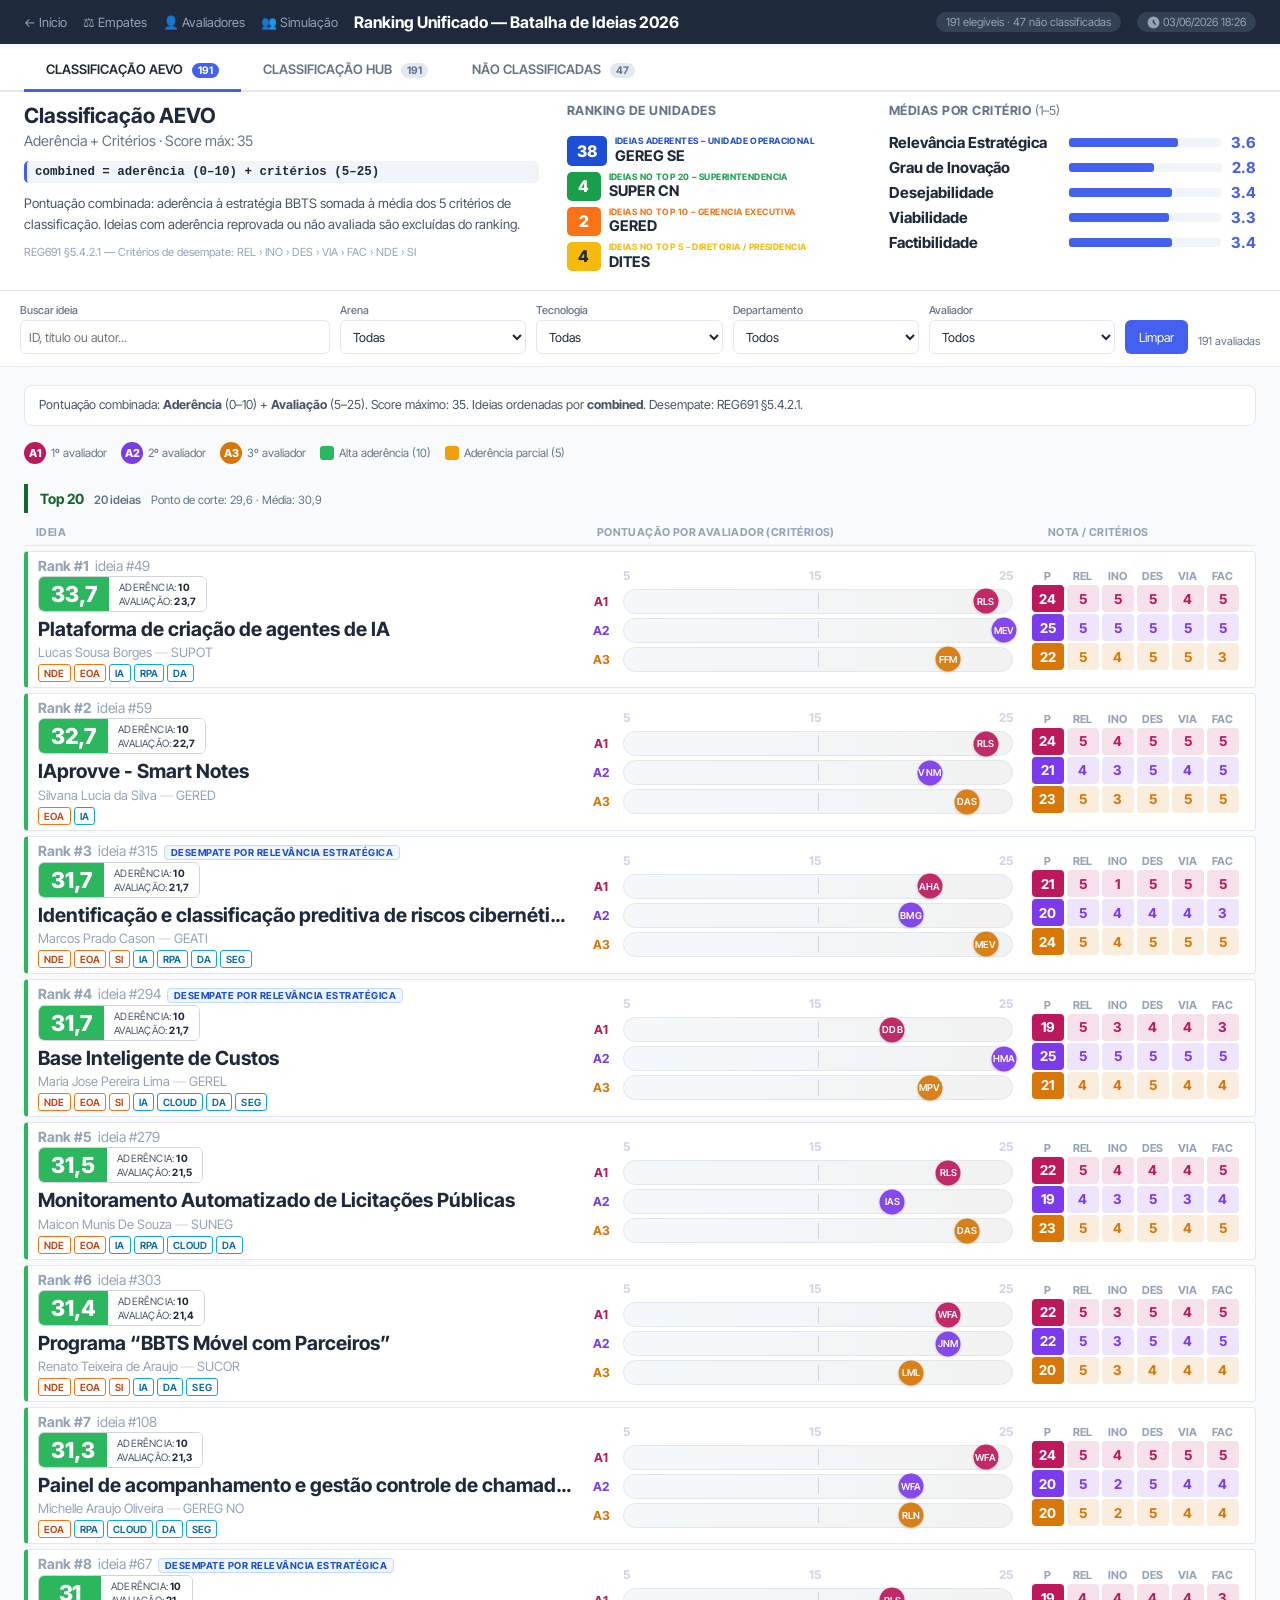
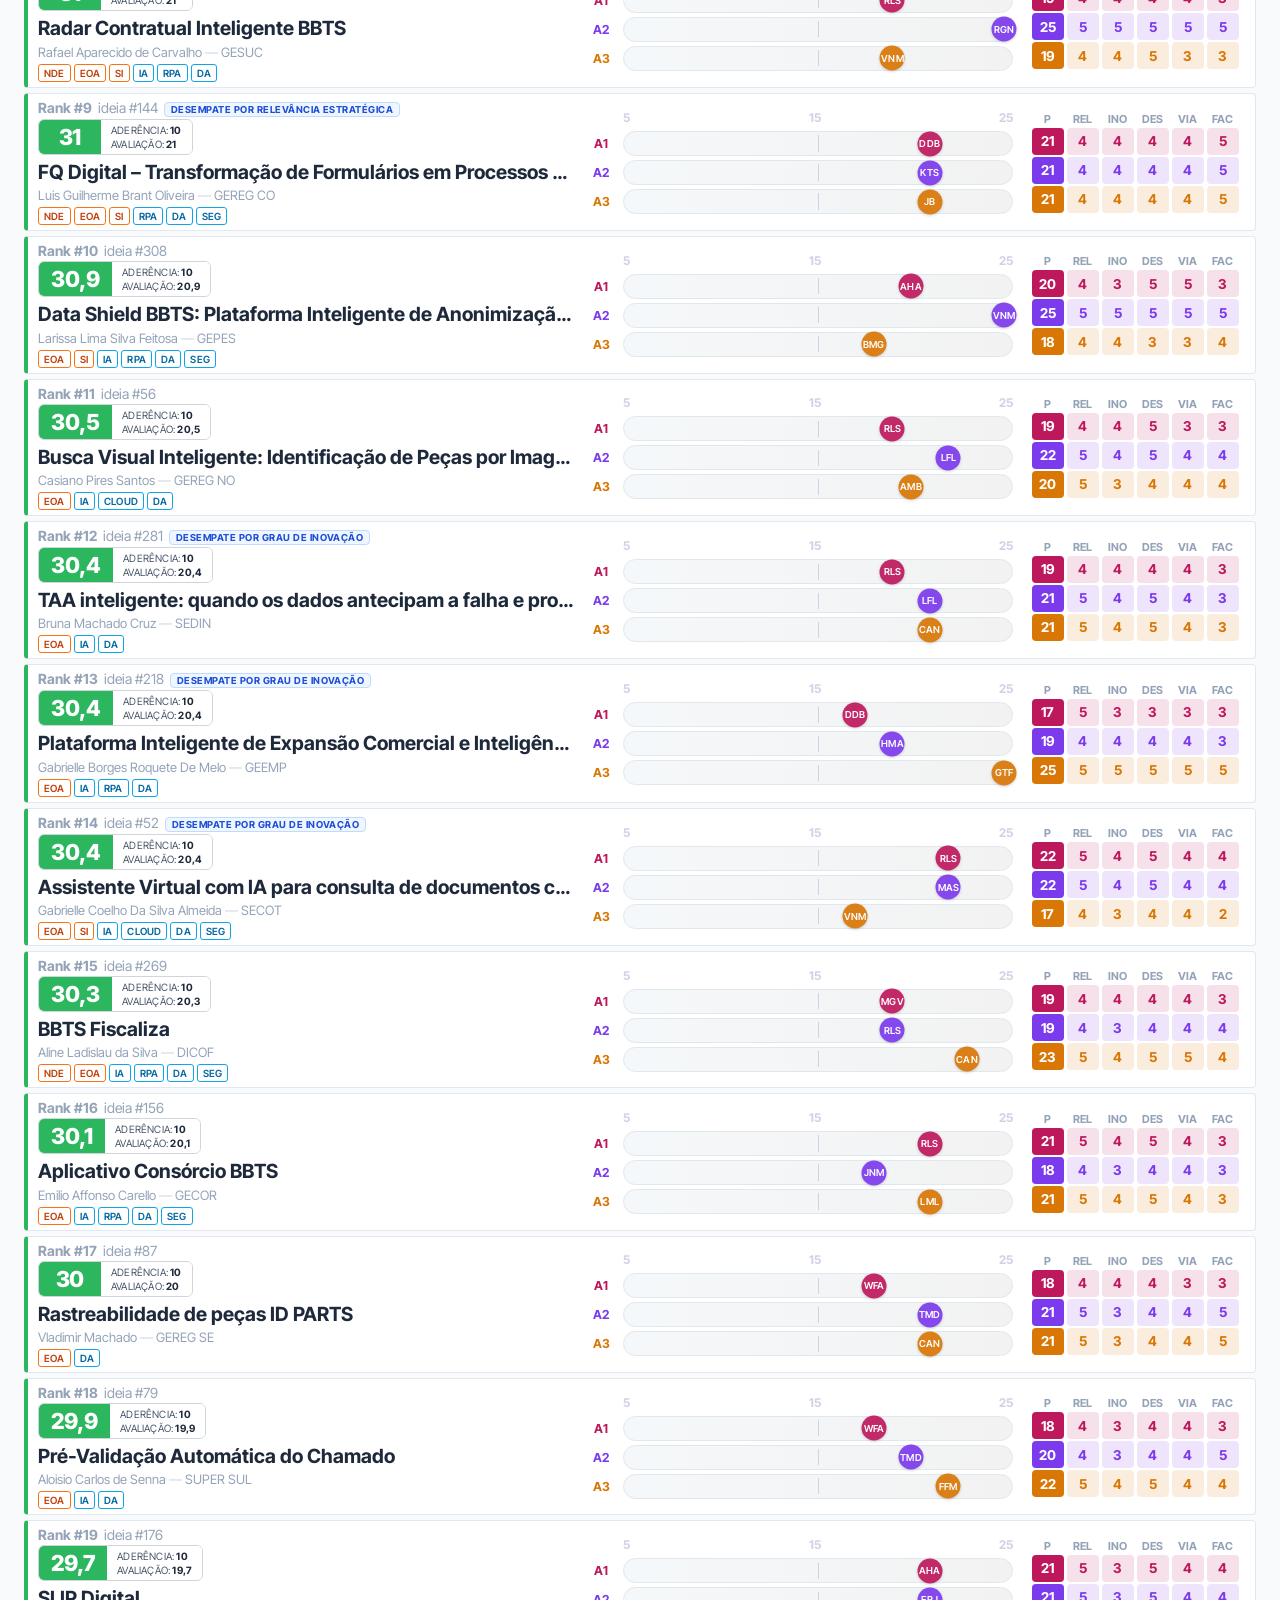
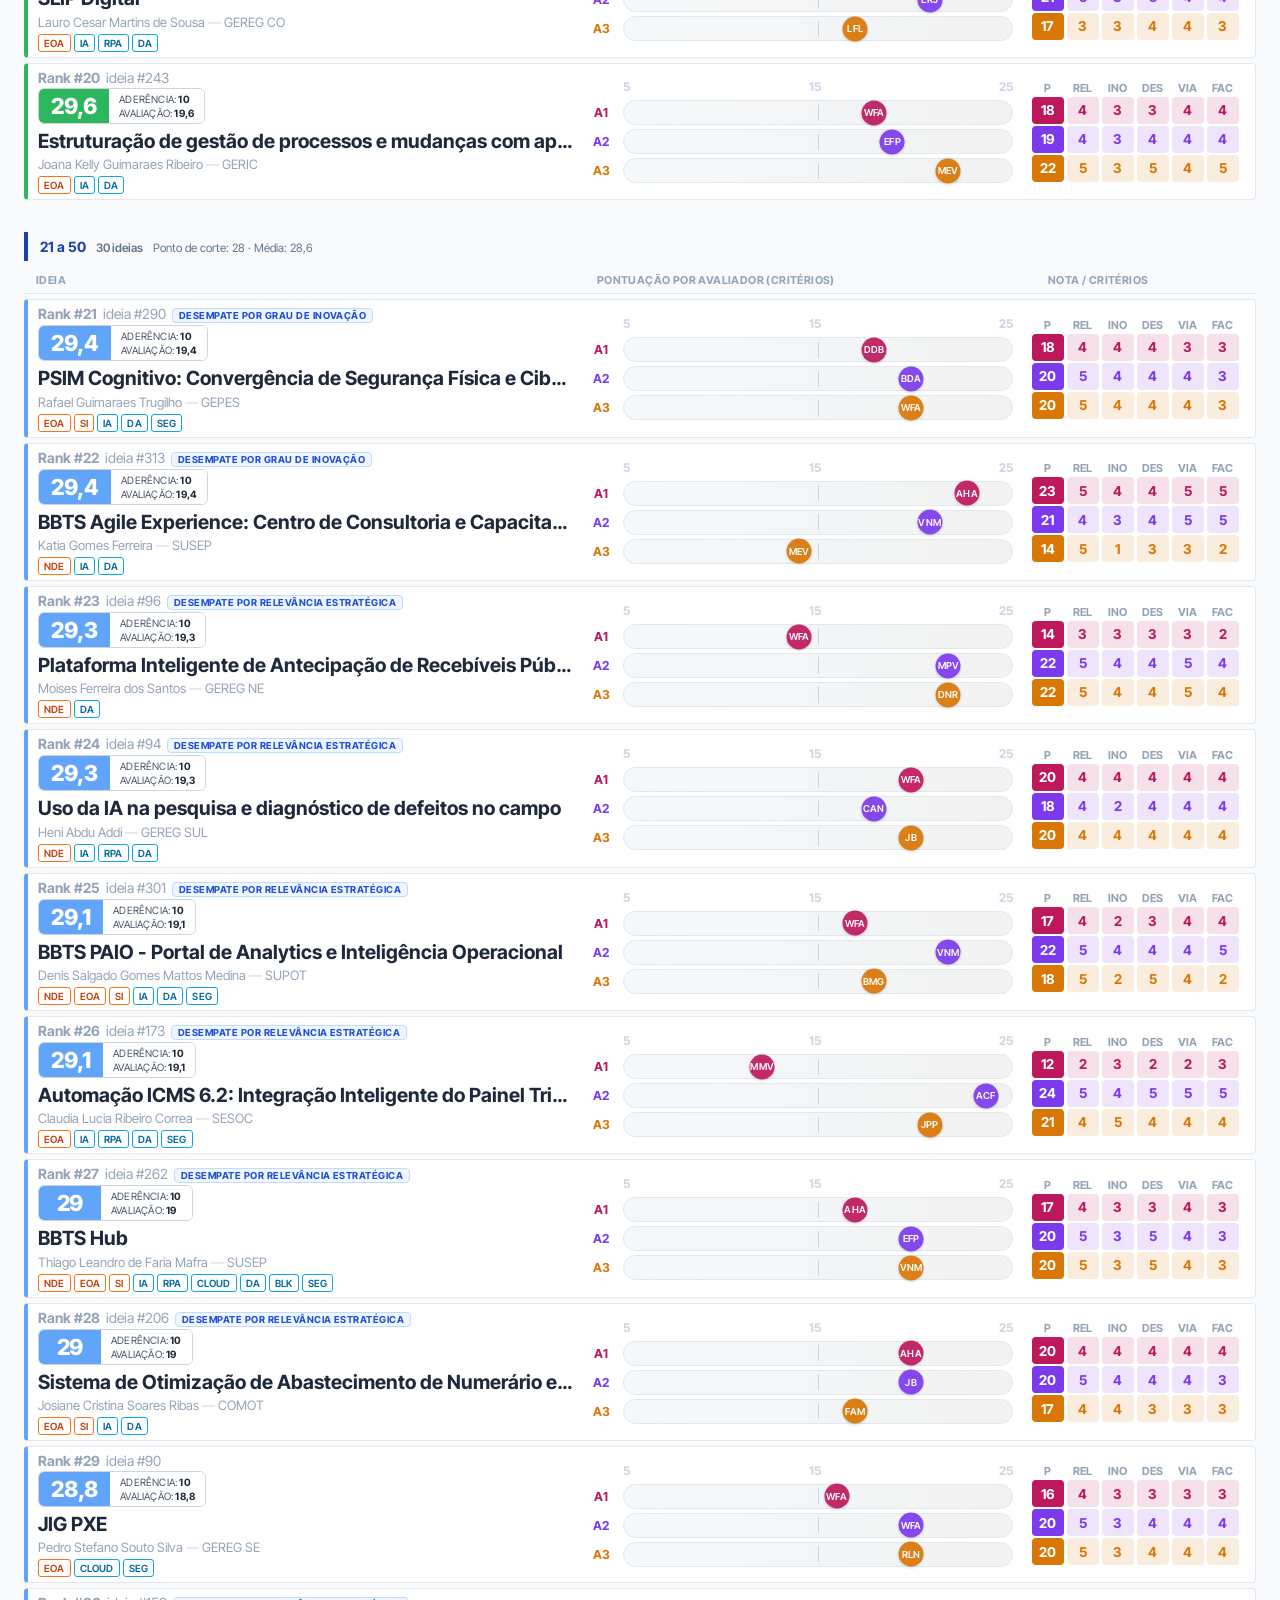
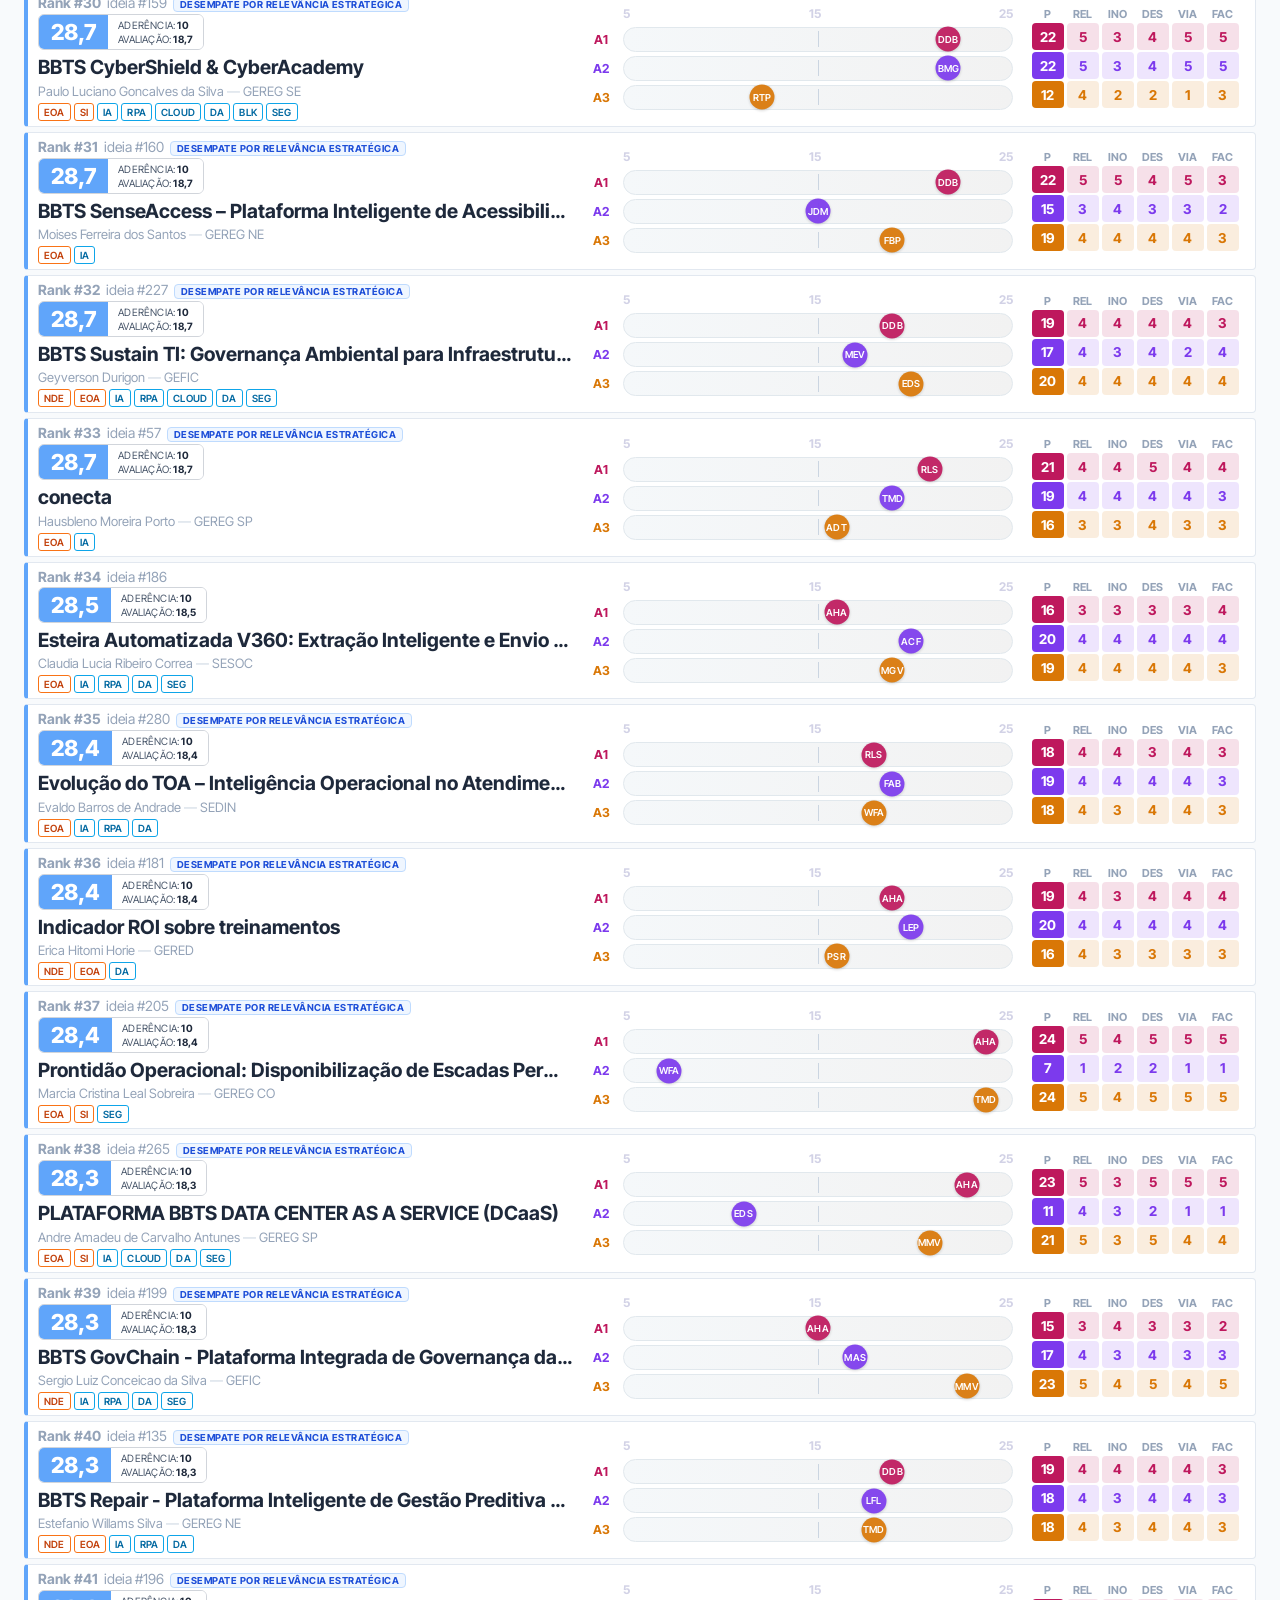
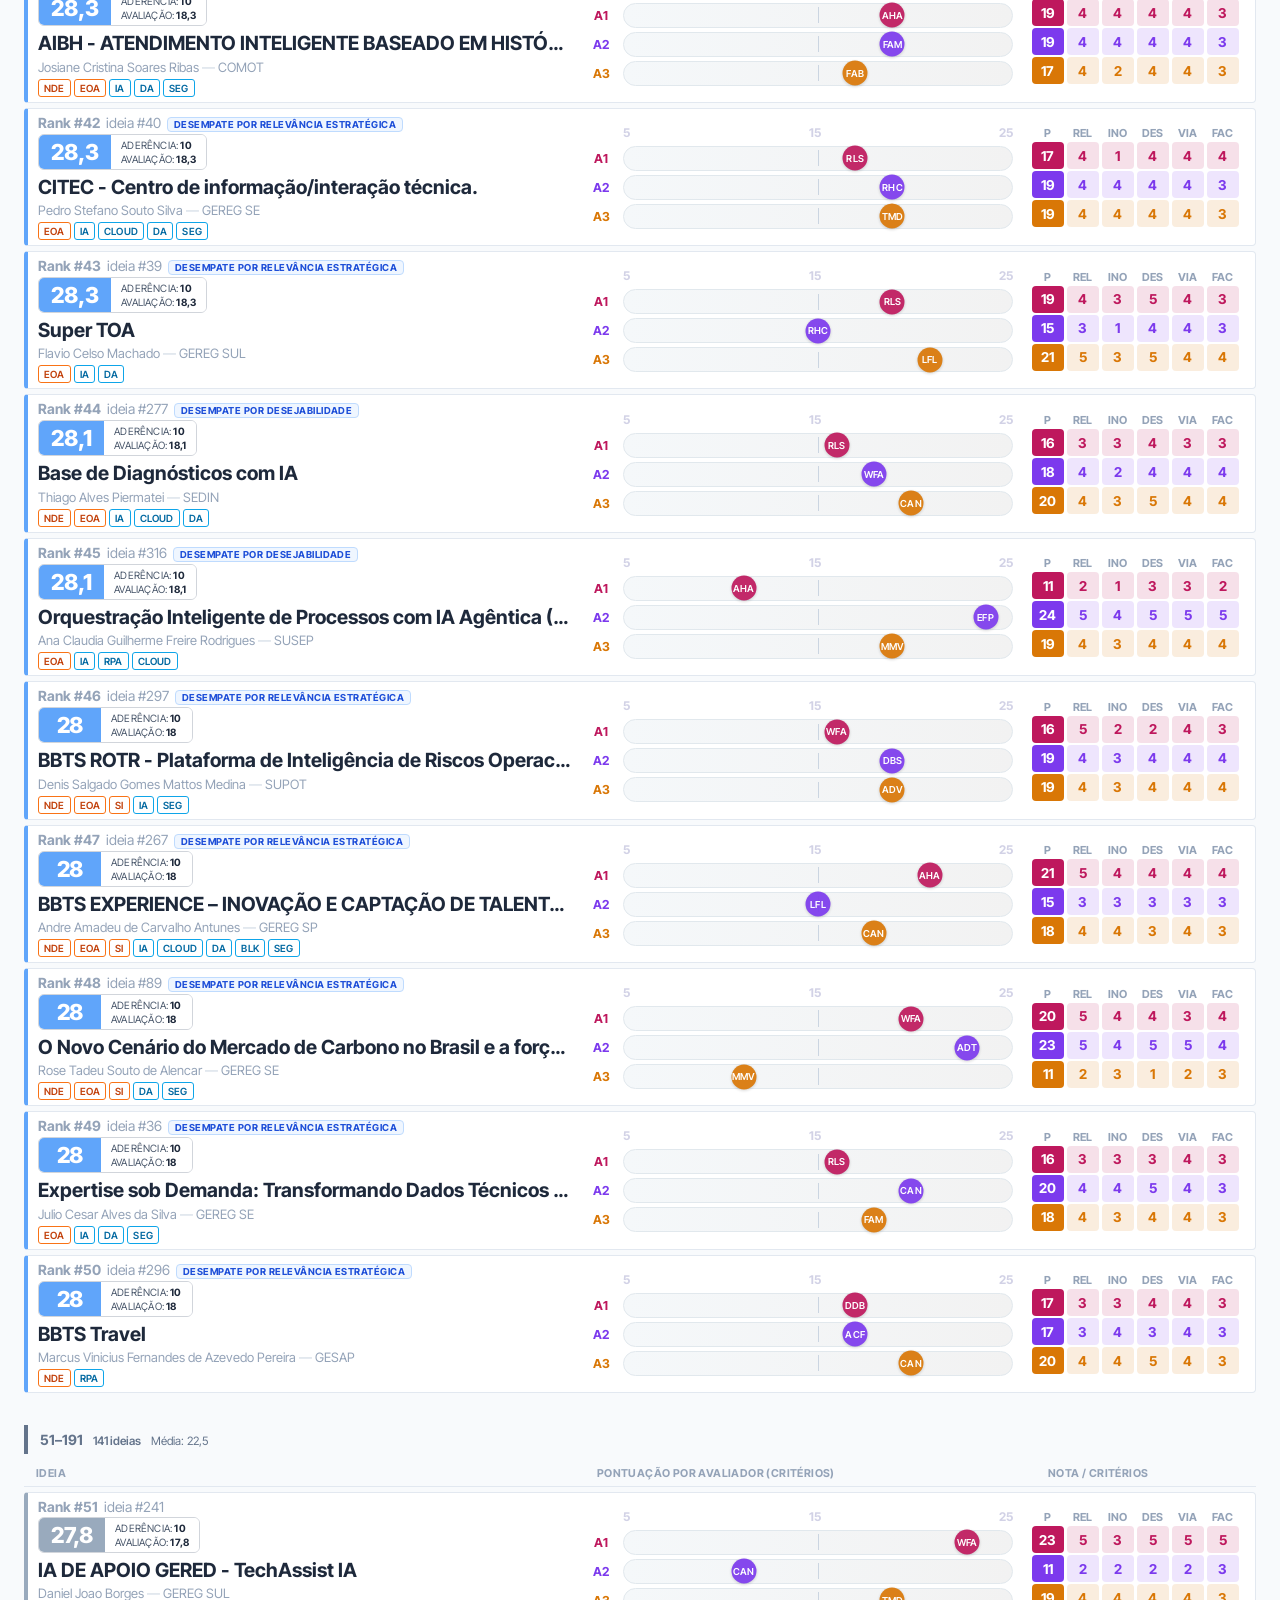
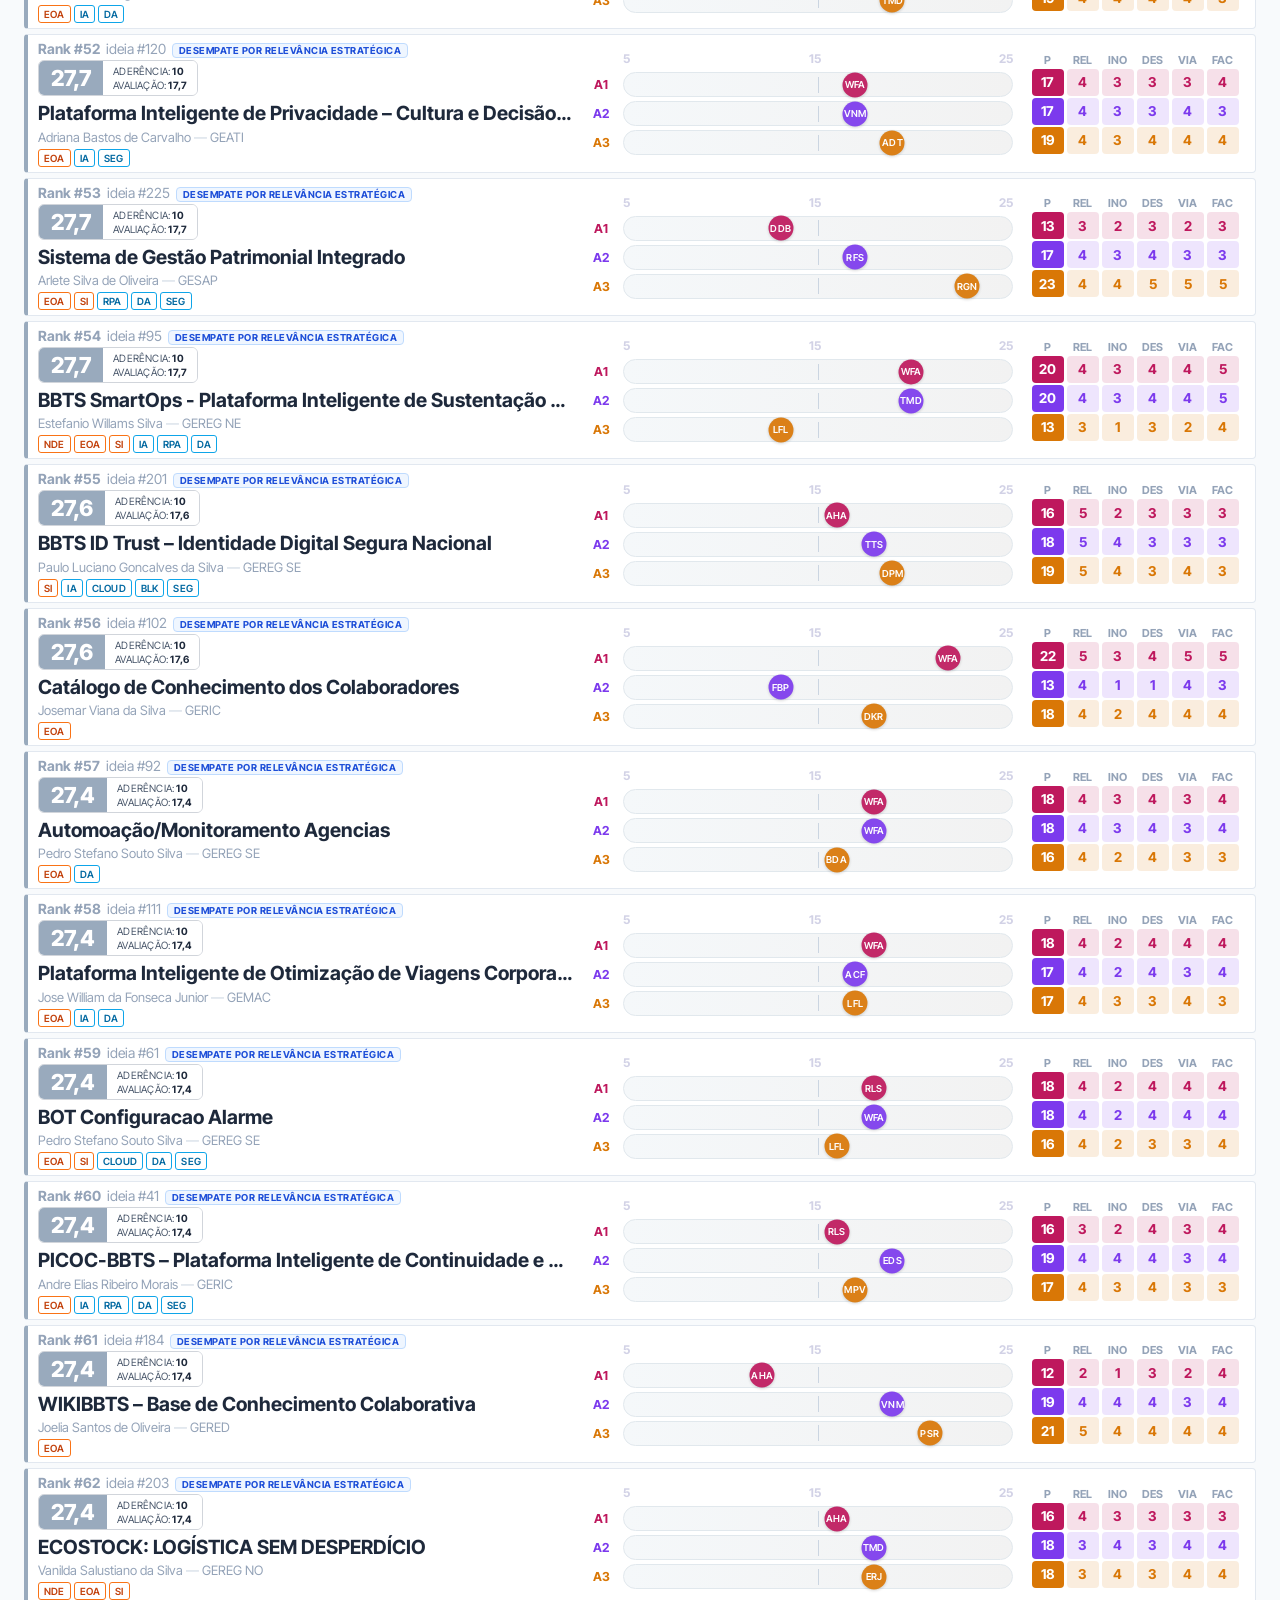
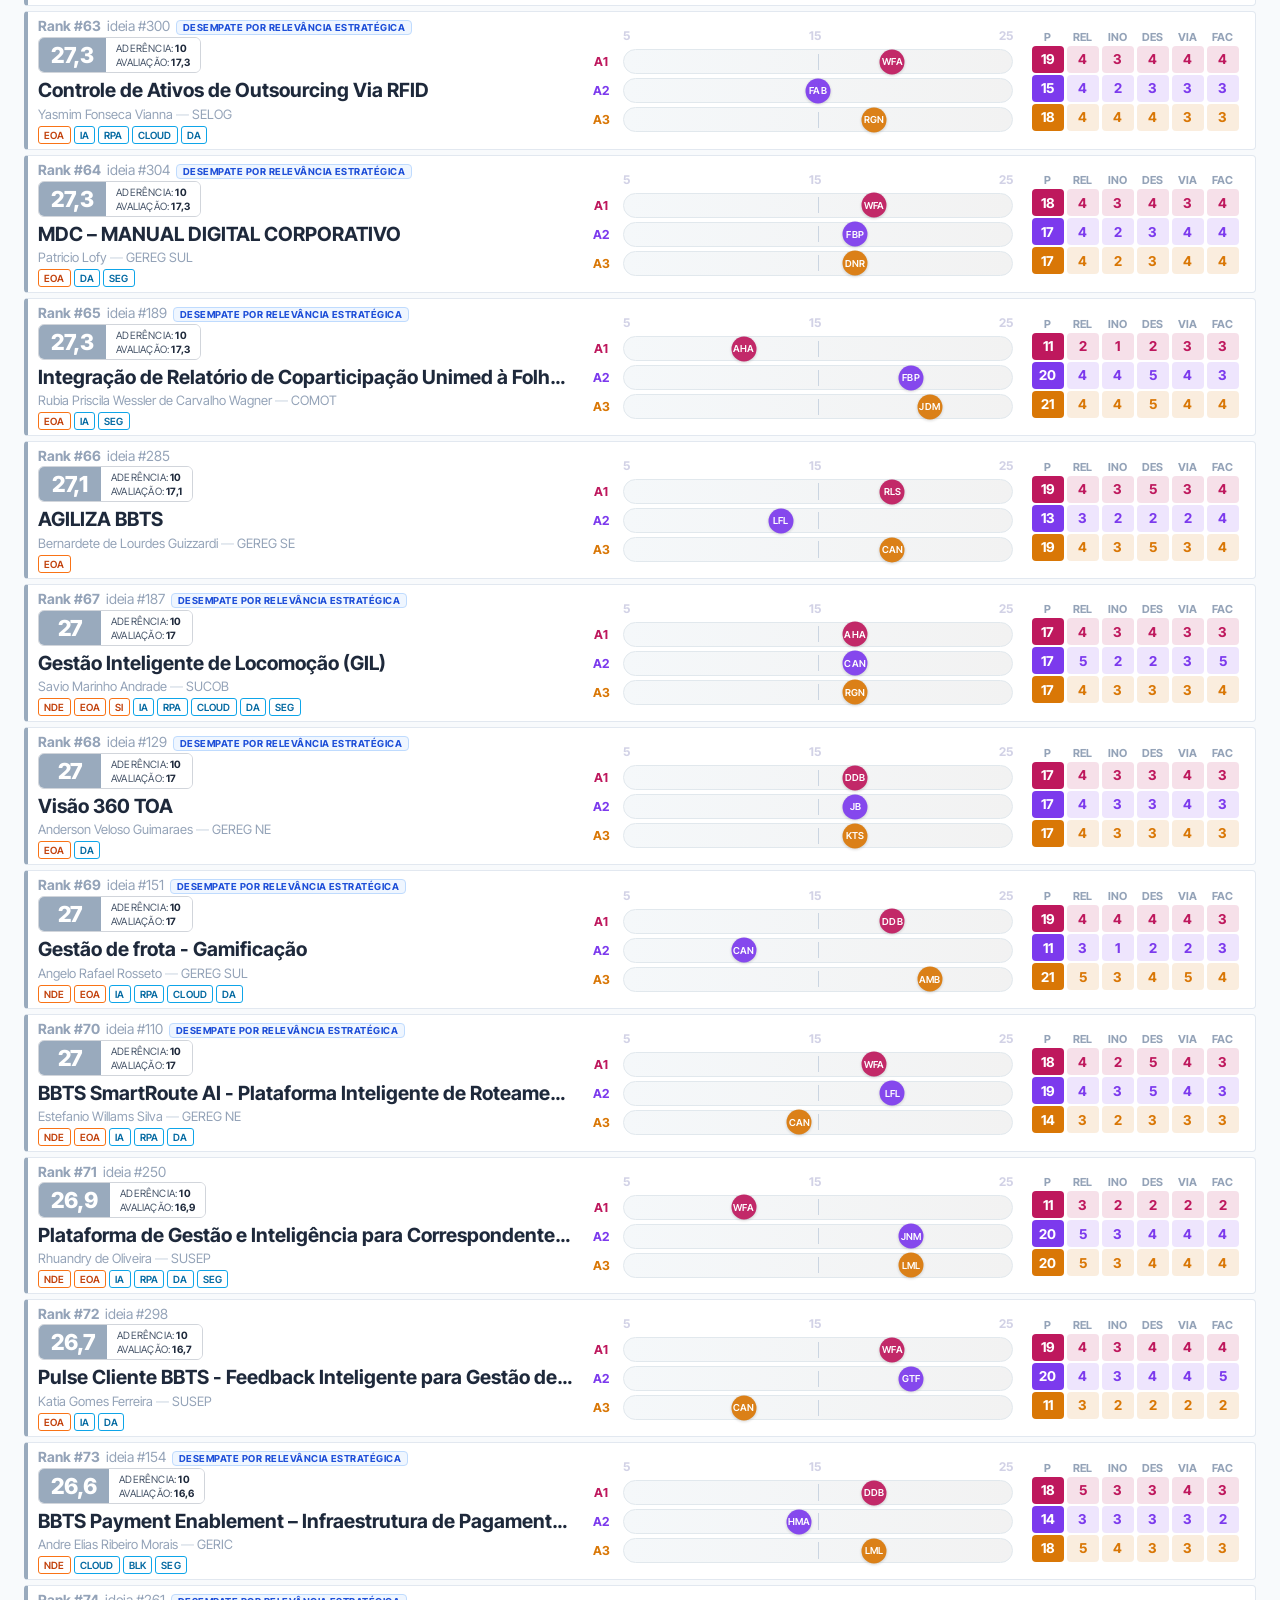
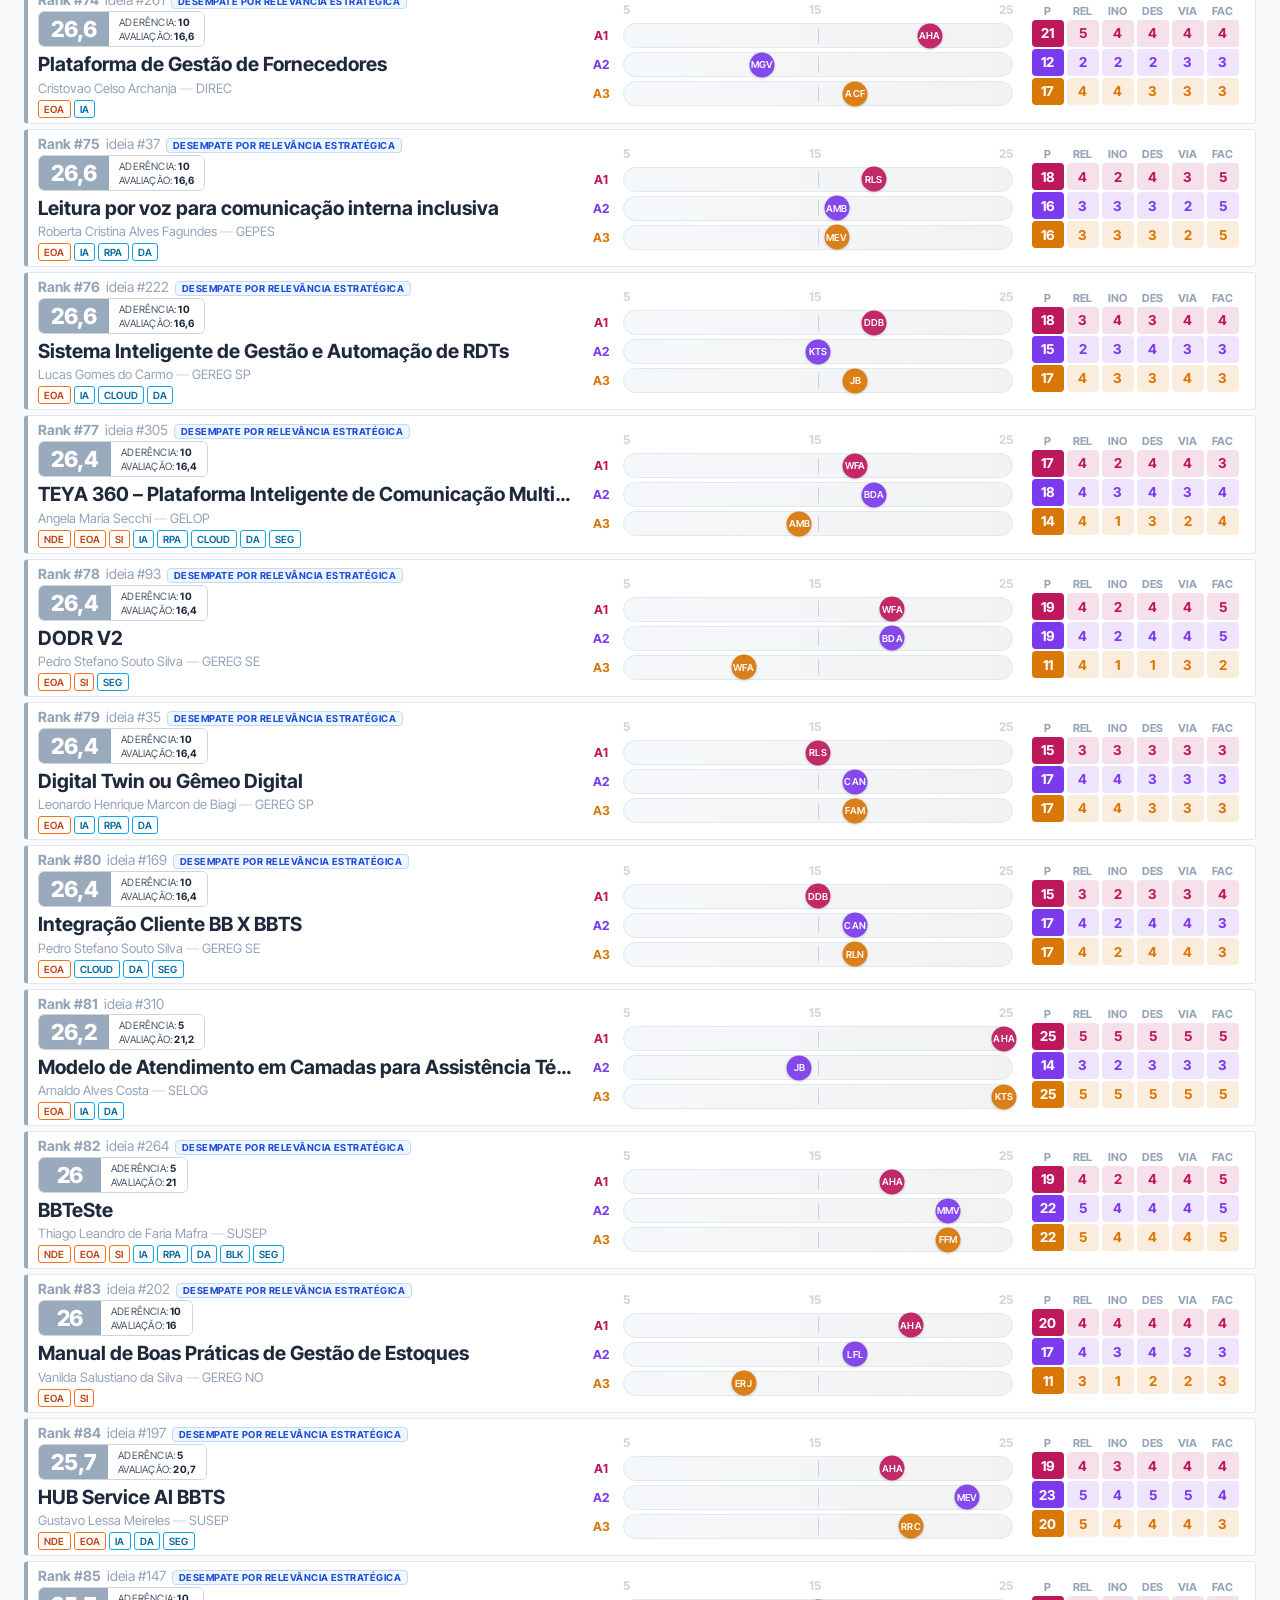
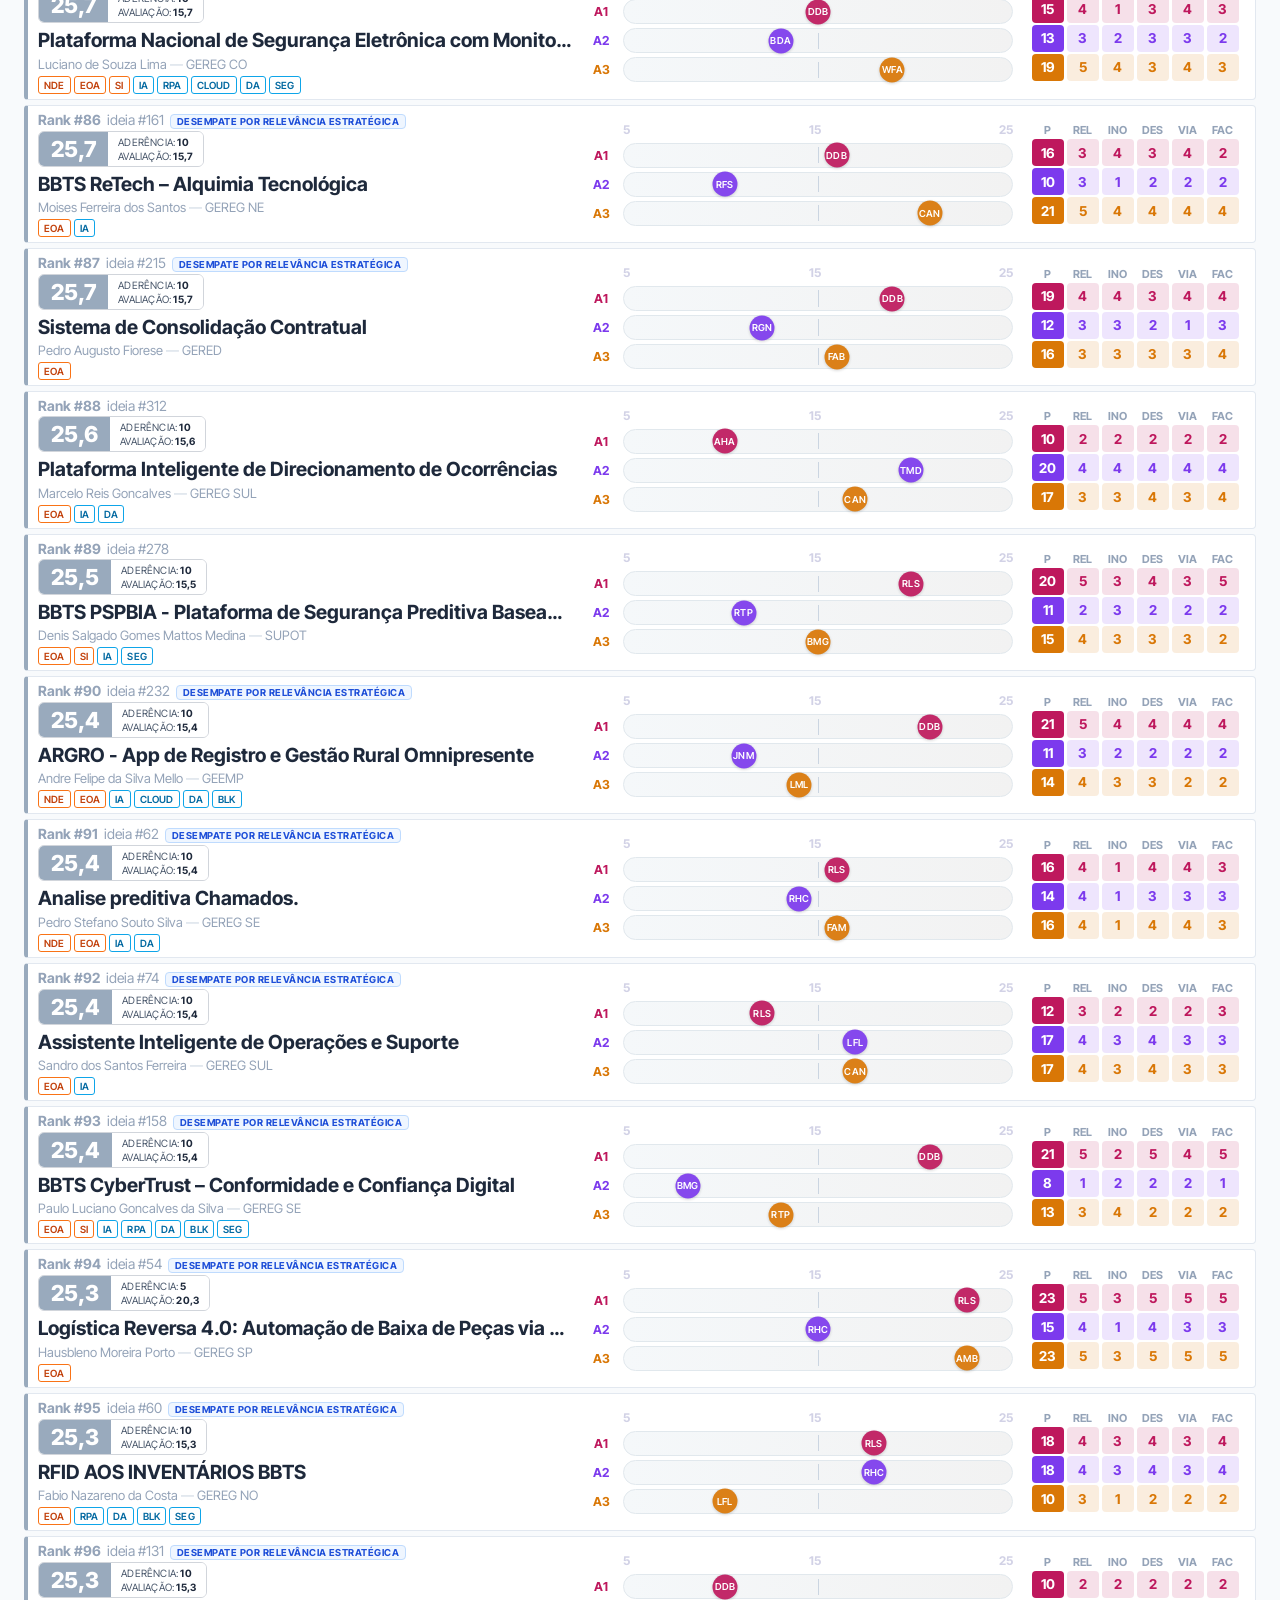
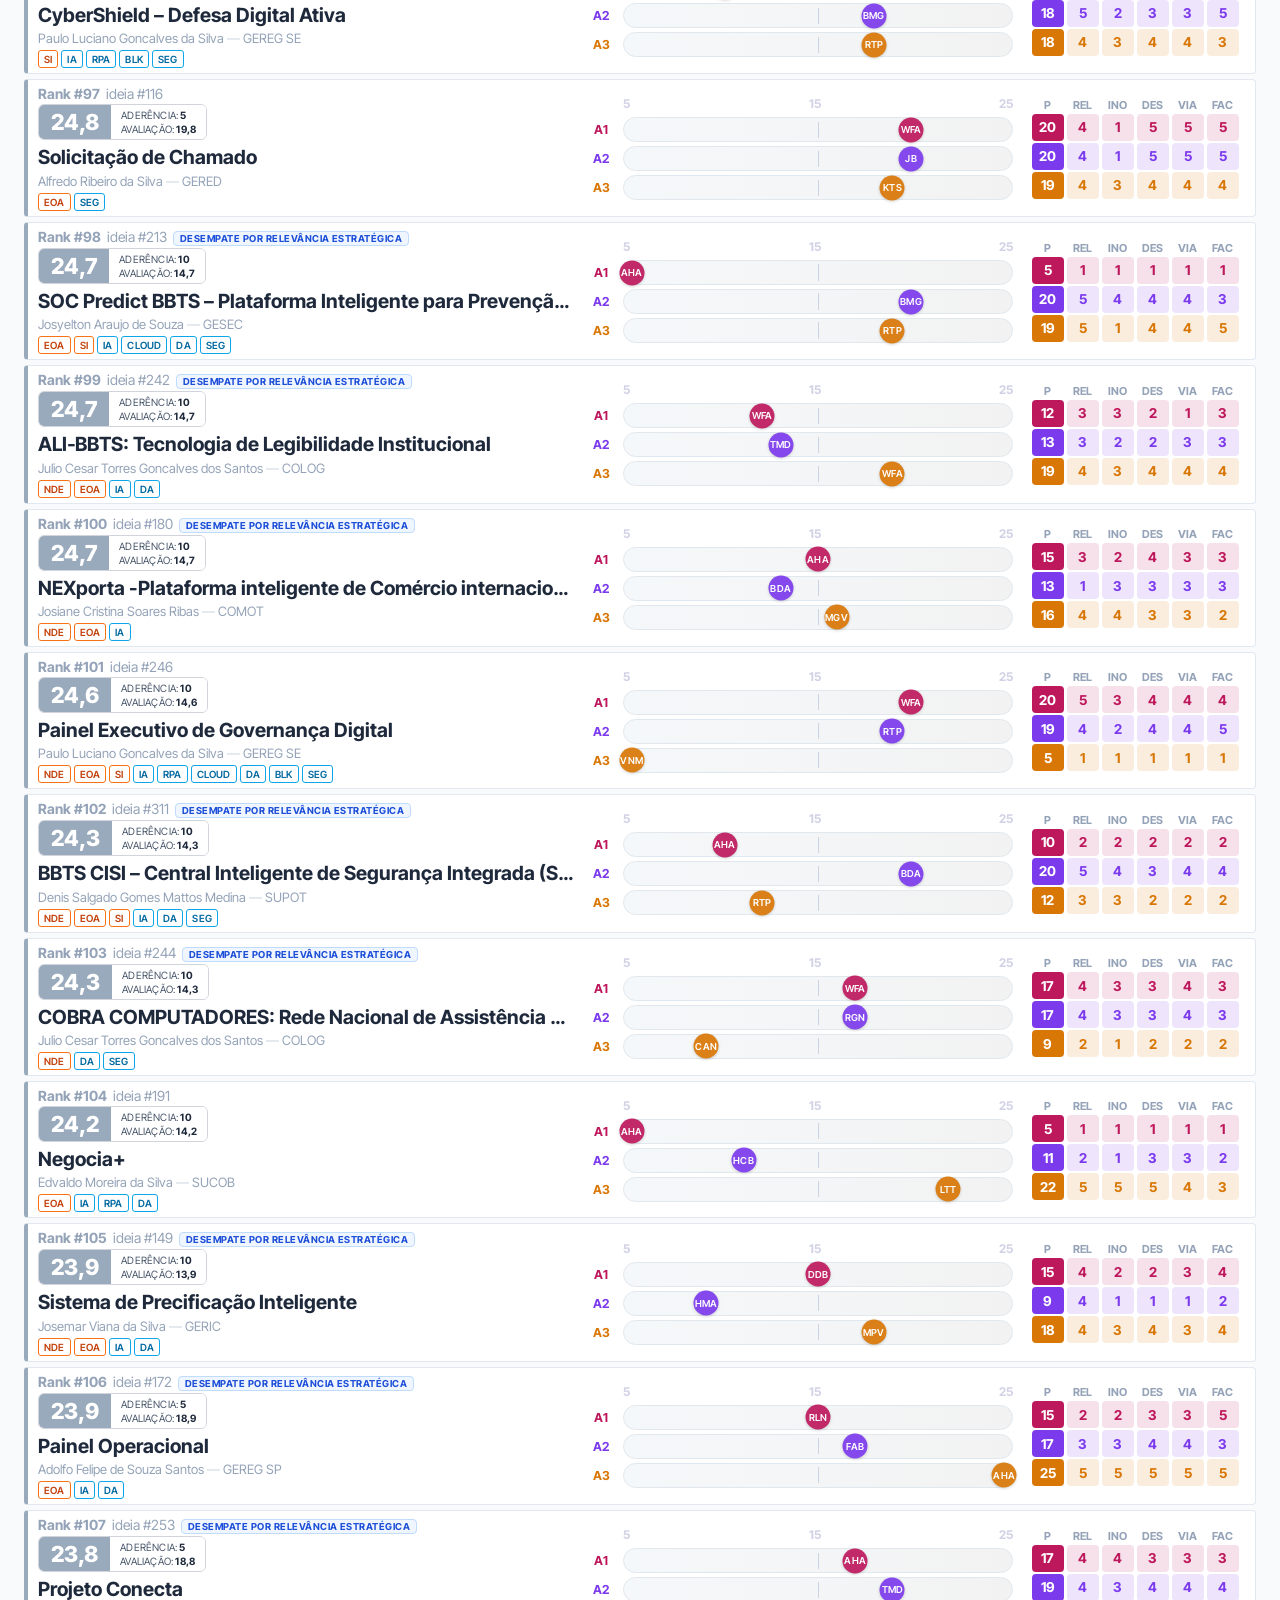
==== commit 7231e0e3: "Atualizar index.html" ====
--- a/index.html
+++ b/index.html
@@ -175,7 +175,7 @@
   <a href="simulacao_perfis.html">👥 Simulação</a>
   <h1>Ranking Unificado — Batalha de Ideias 2026</h1>
   <div class="hbadge" id="hbadge">191 elegíveis · 47 não classificadas</div>
-  <div class="hbadge" title="Última atualização"><span class="material-symbols-outlined" style="font-size:13px;vertical-align:middle;margin-right:3px">schedule</span>03/06/2026 18:23</div>
+  <div class="hbadge" title="Última atualização"><span class="material-symbols-outlined" style="font-size:13px;vertical-align:middle;margin-right:3px">schedule</span>03/06/2026 18:26</div>
 </header>
 
 <div class="tab-bar">
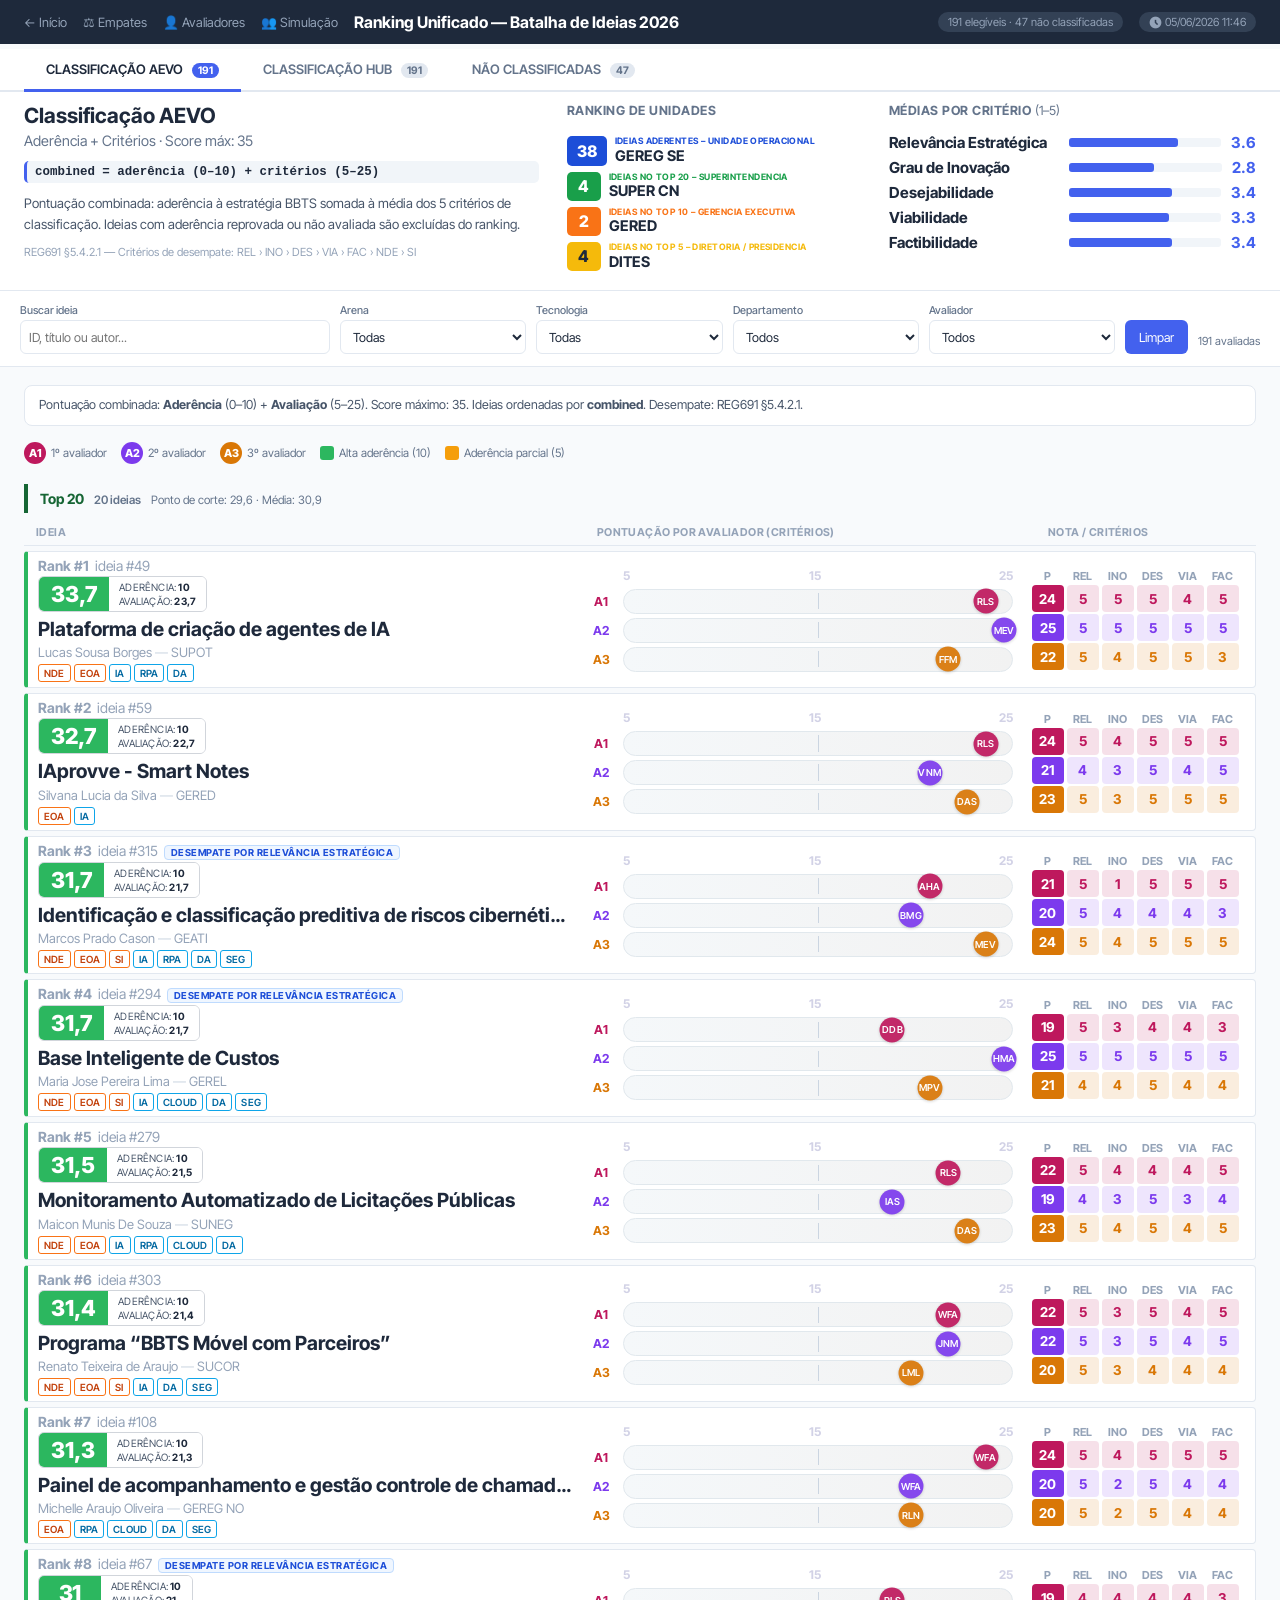
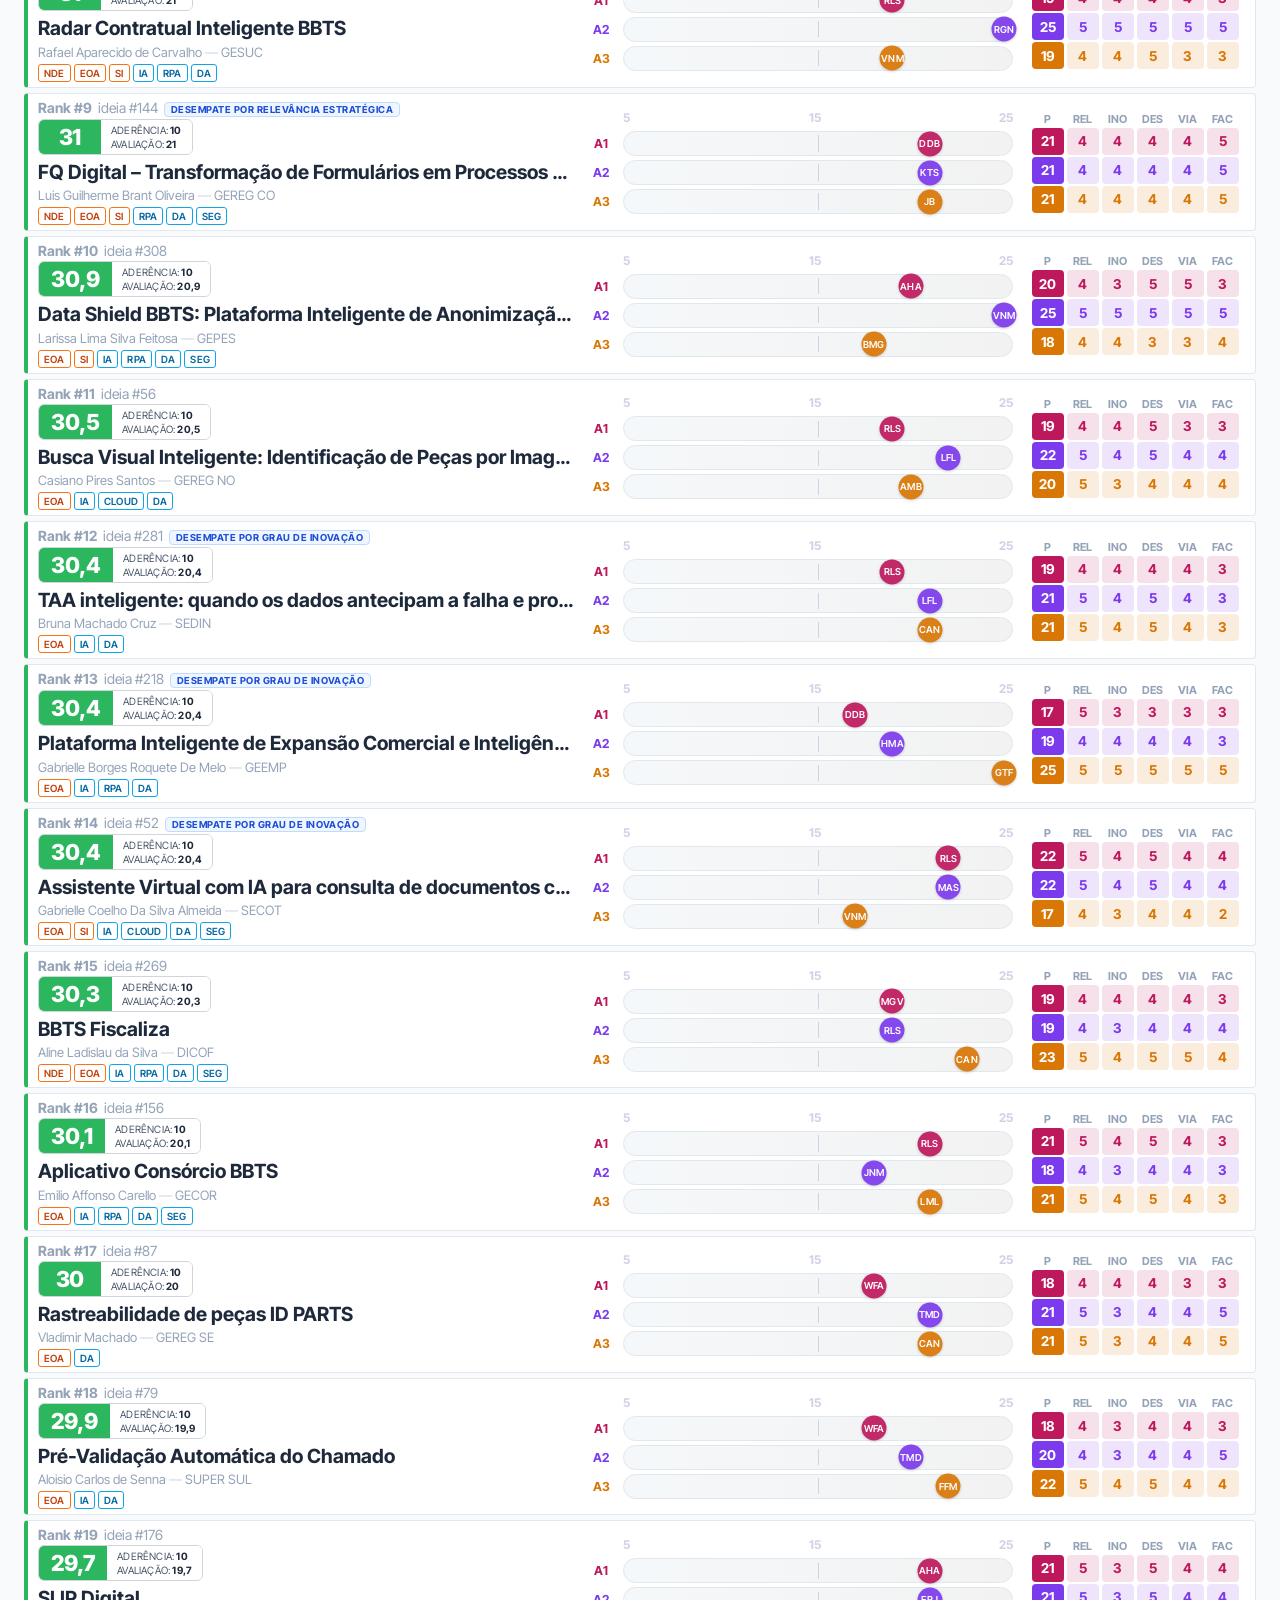
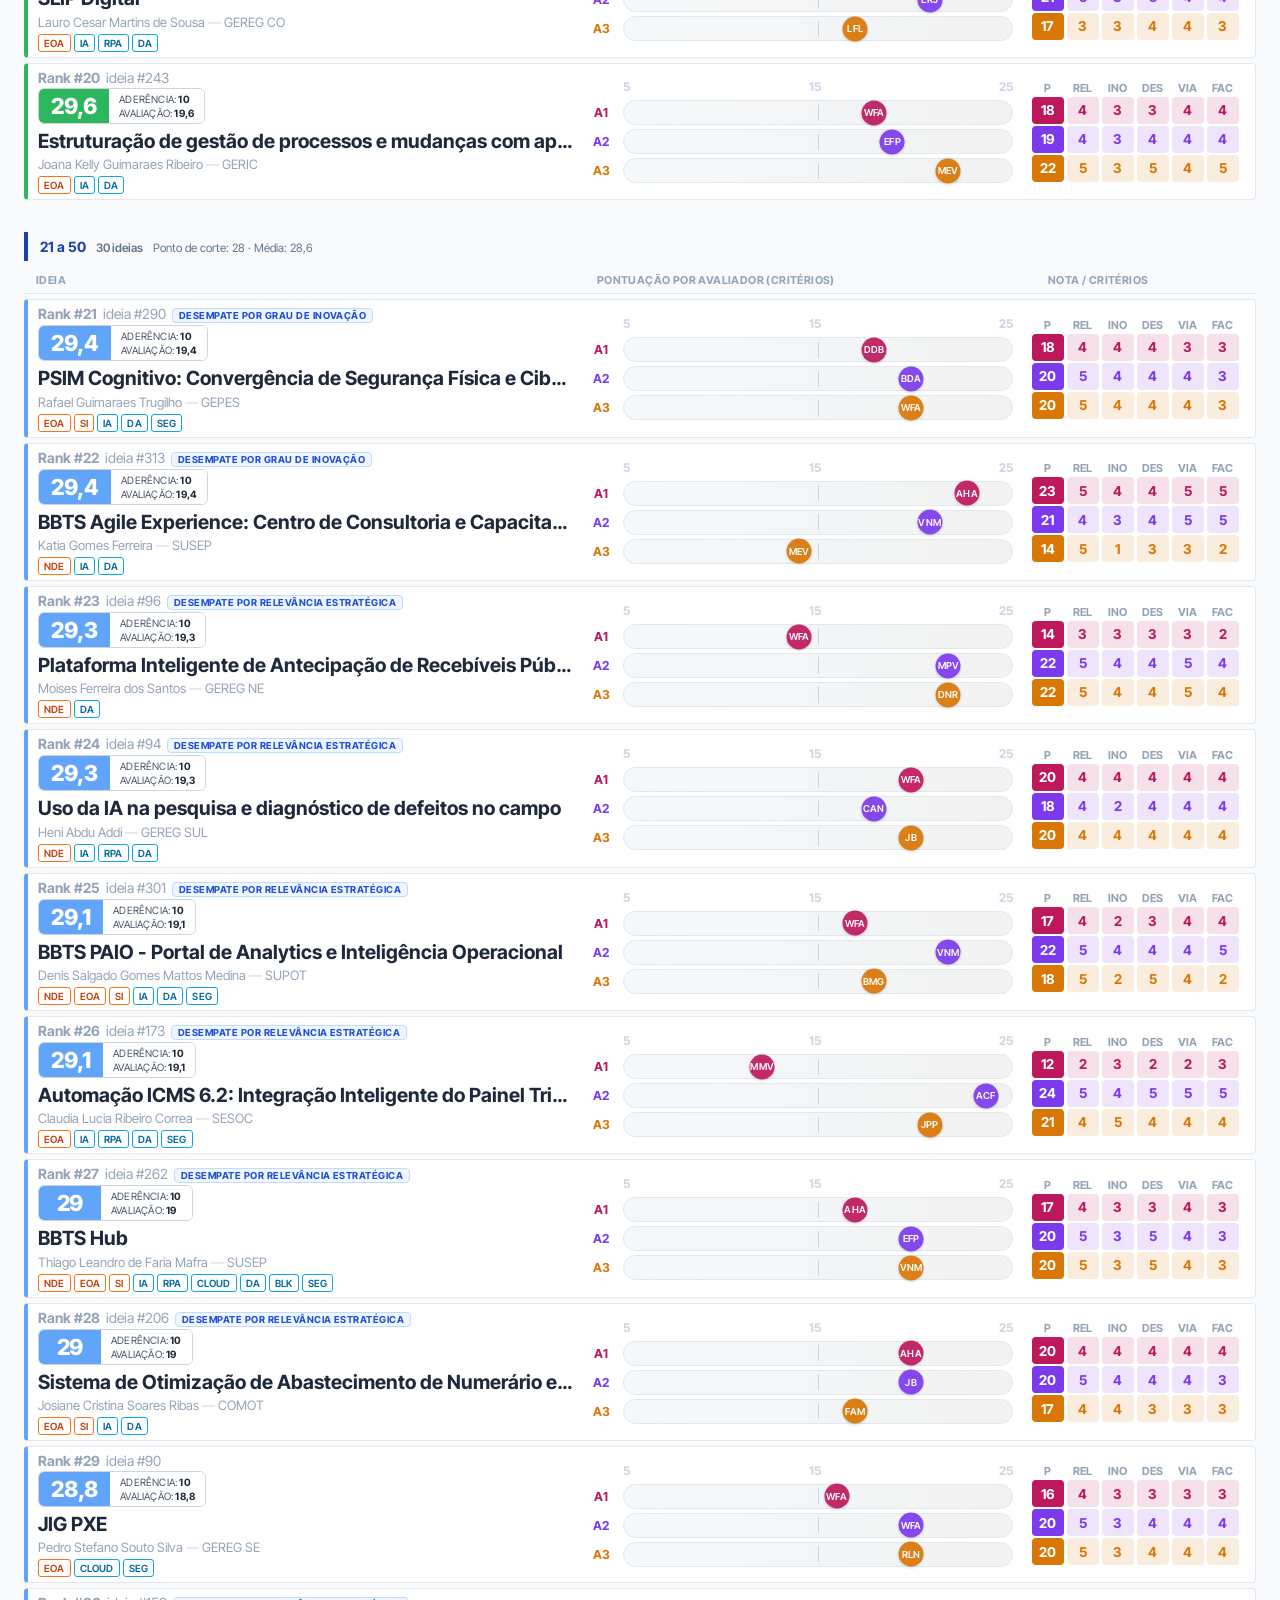
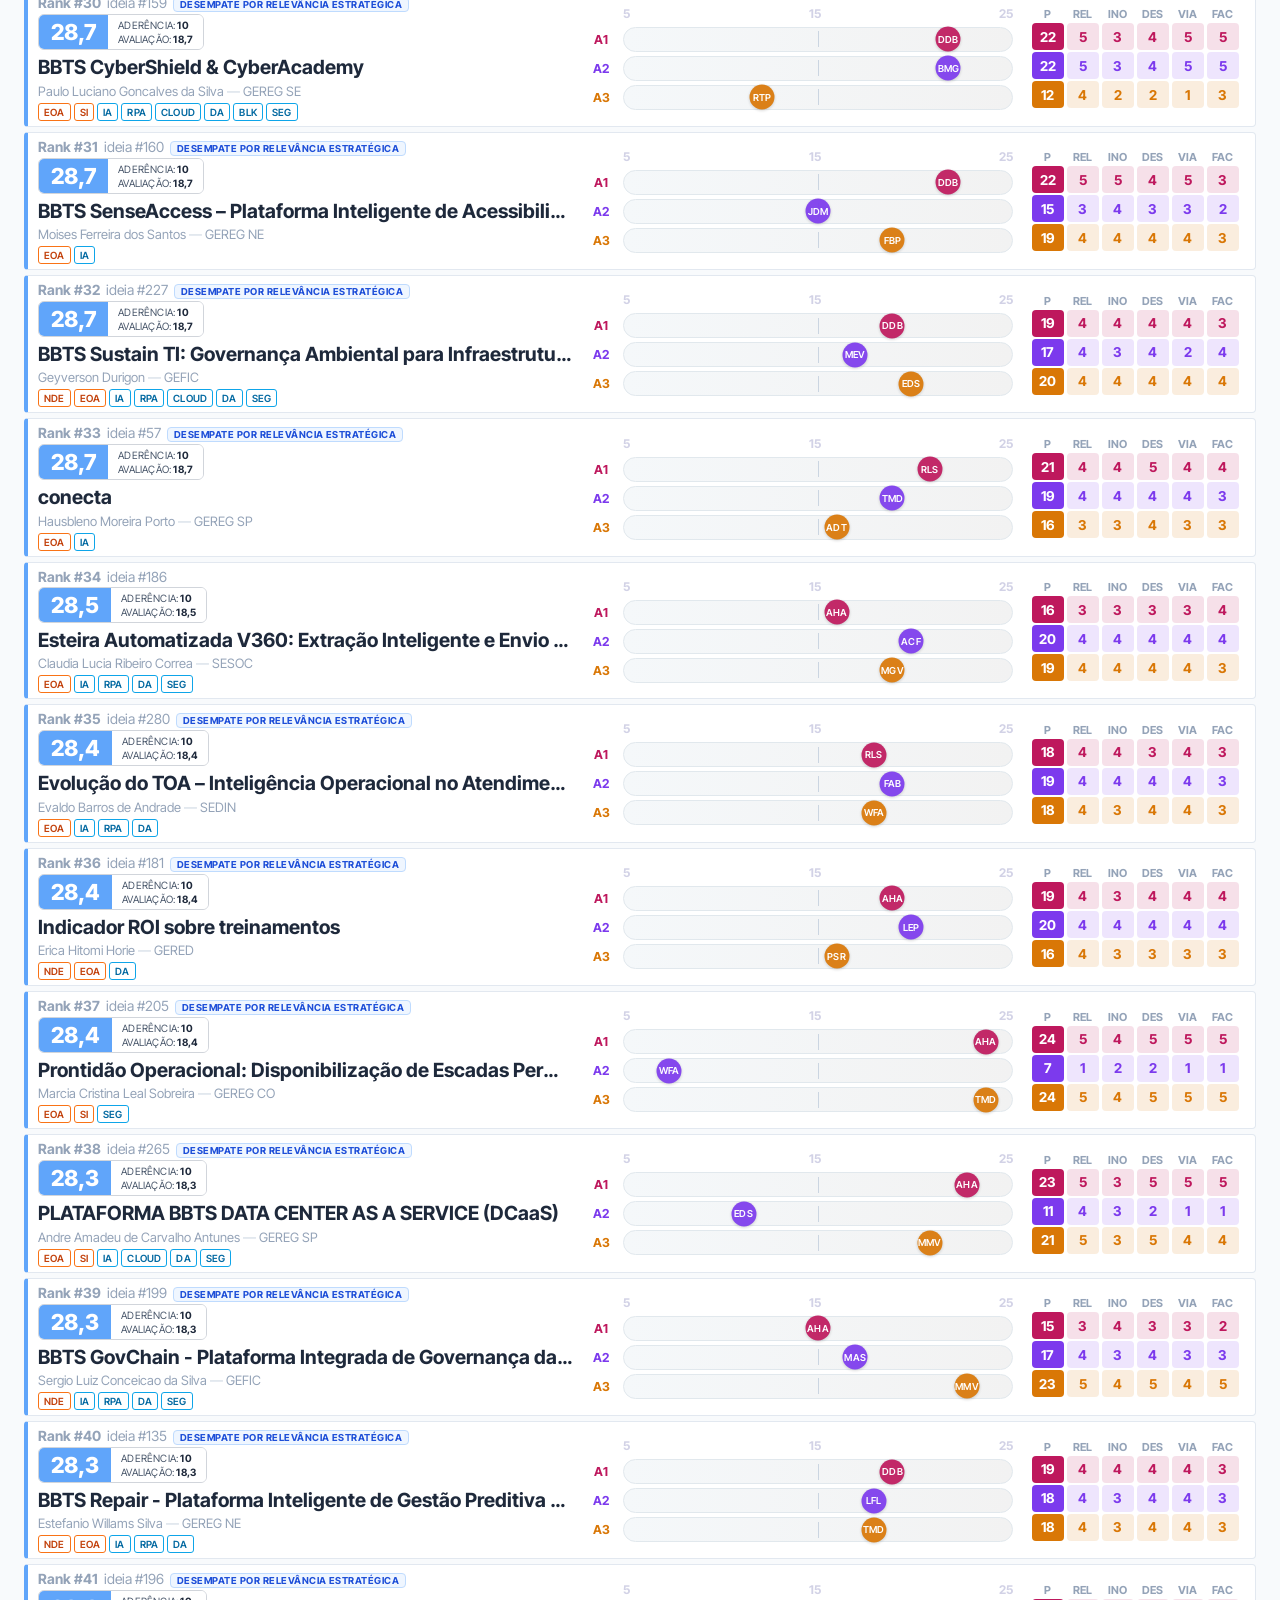
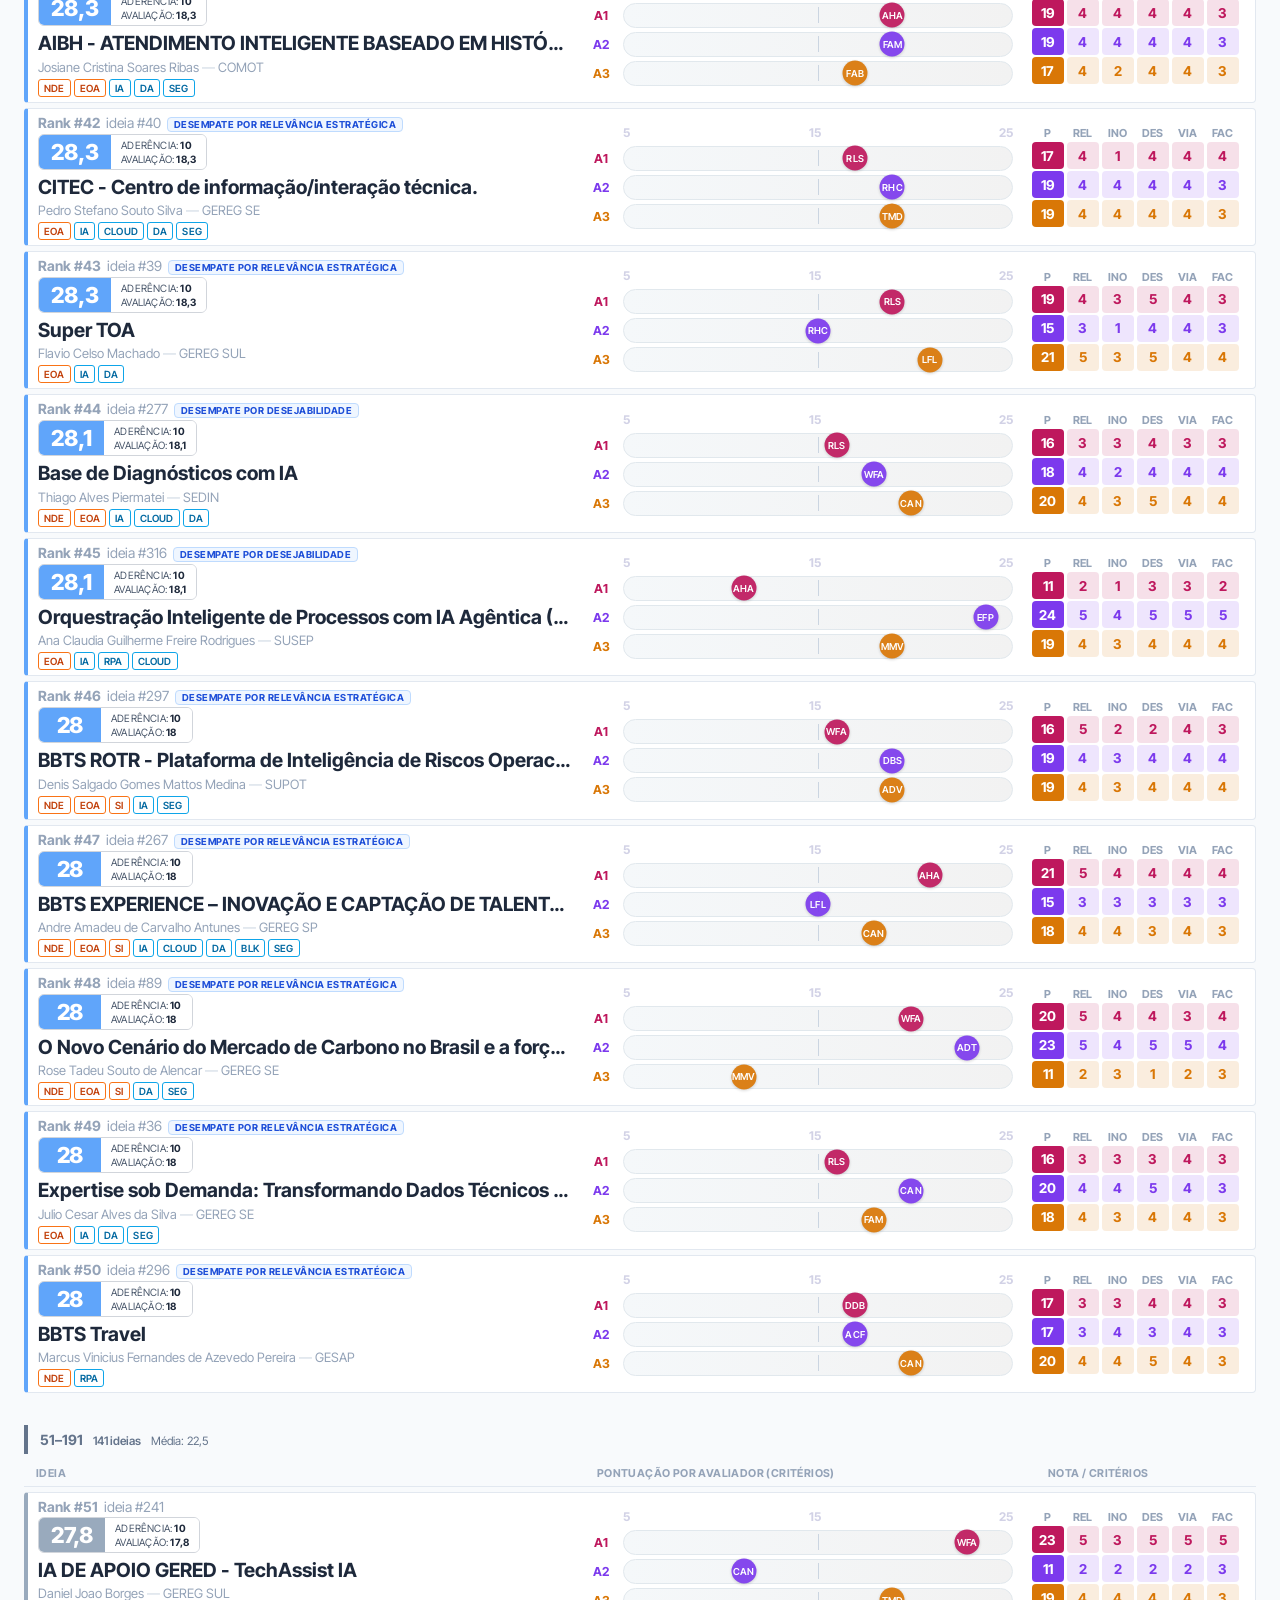
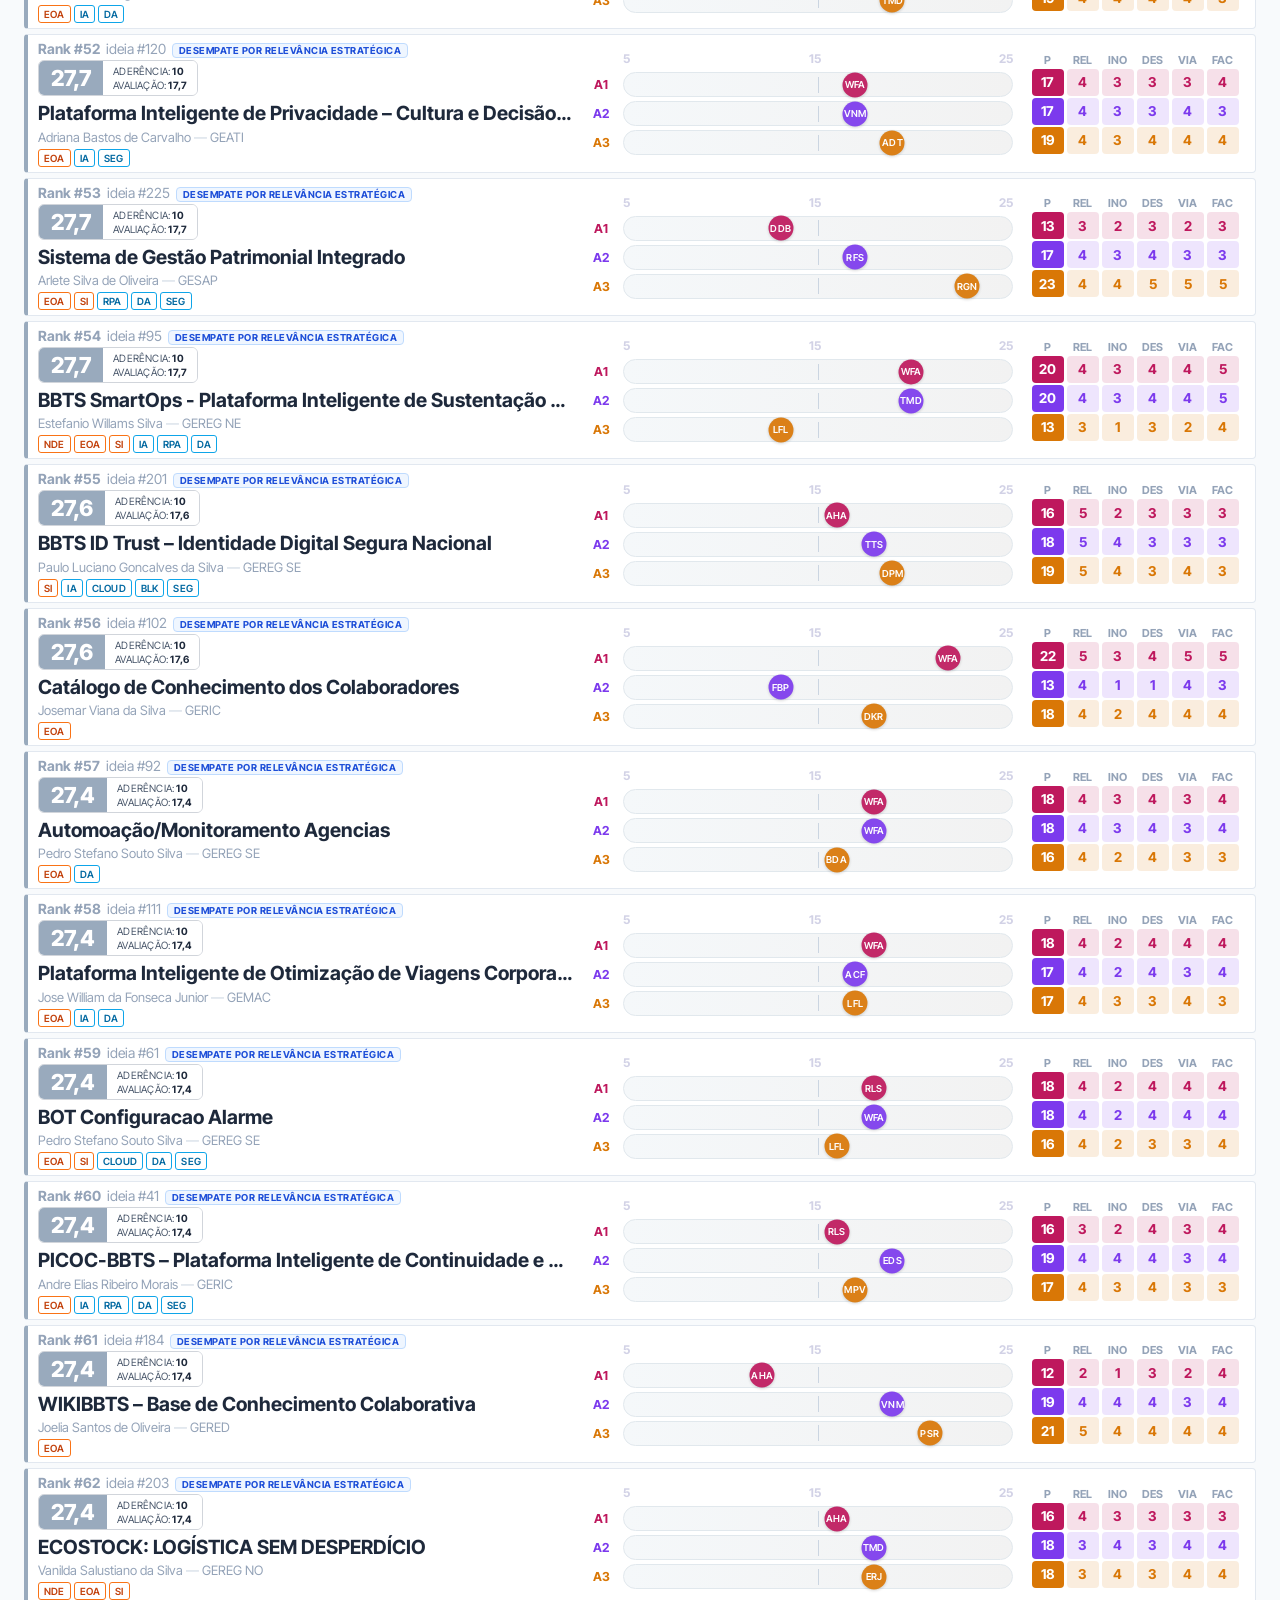
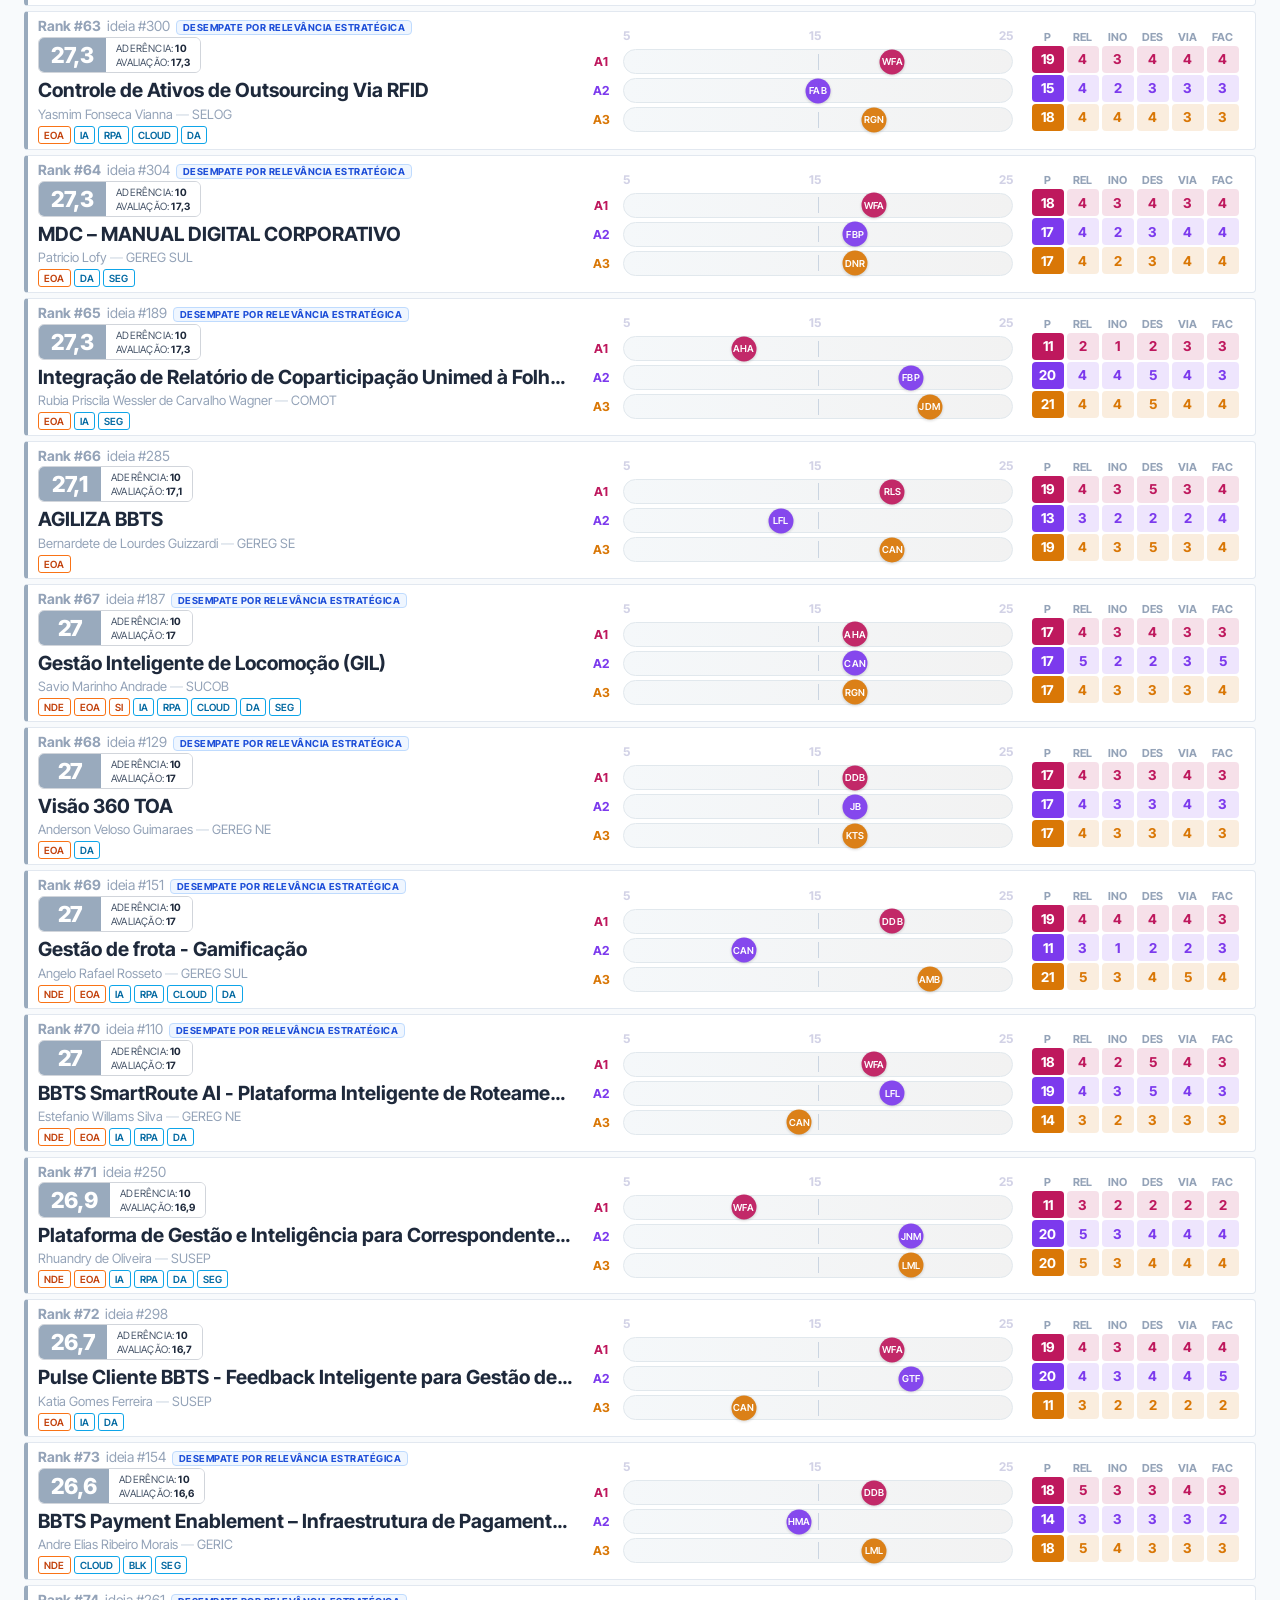
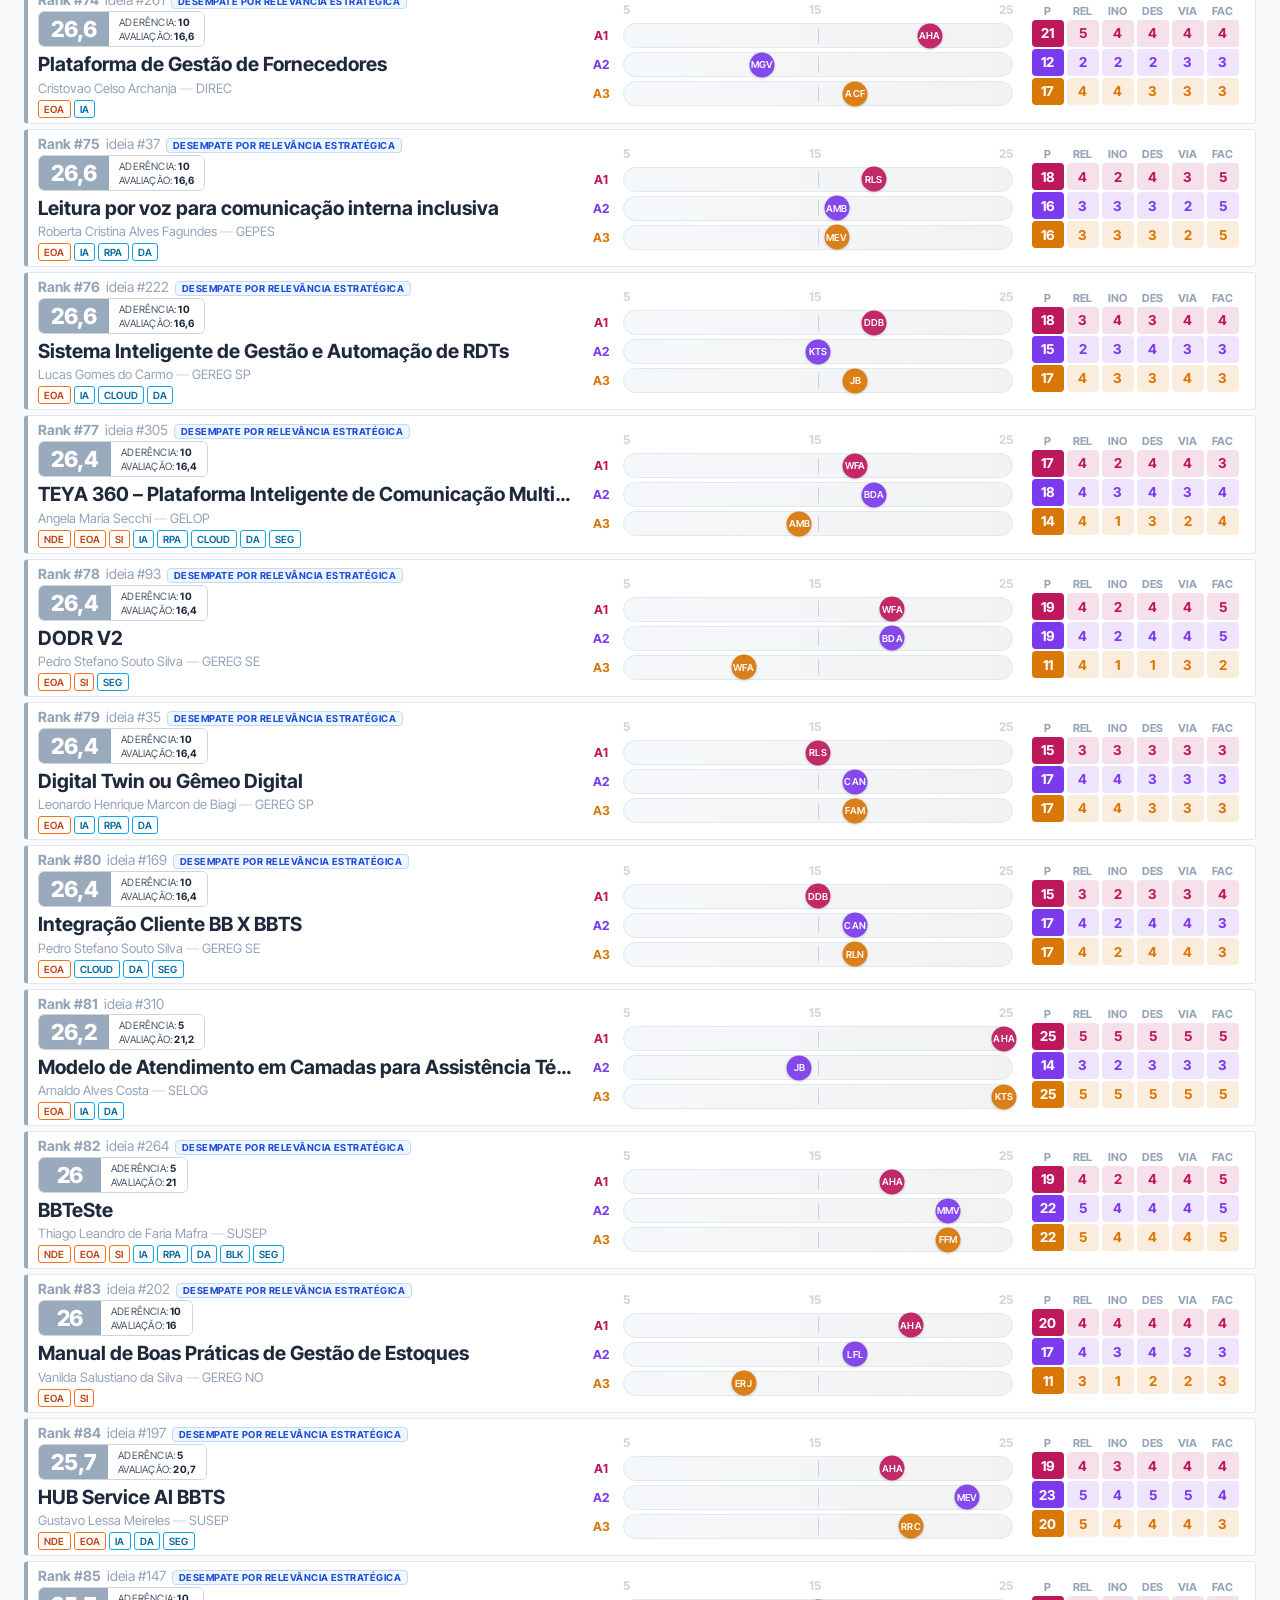
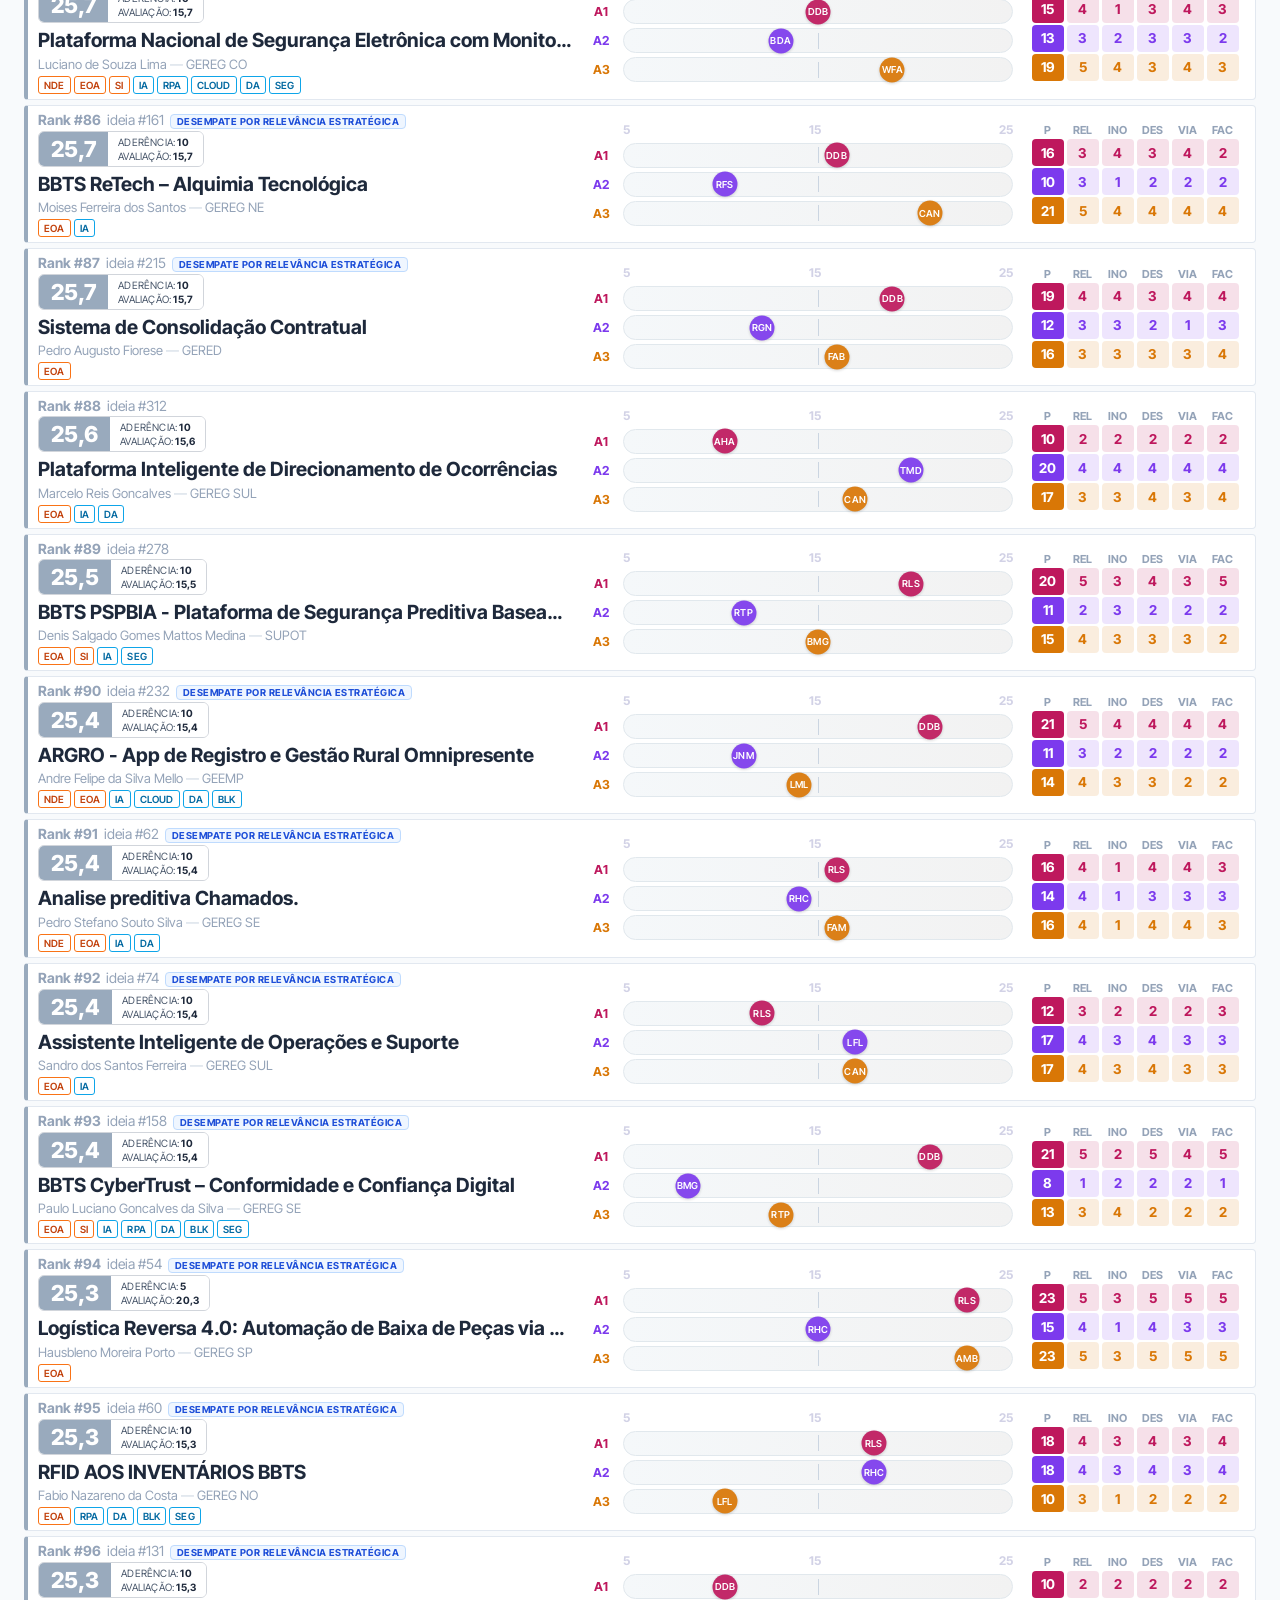
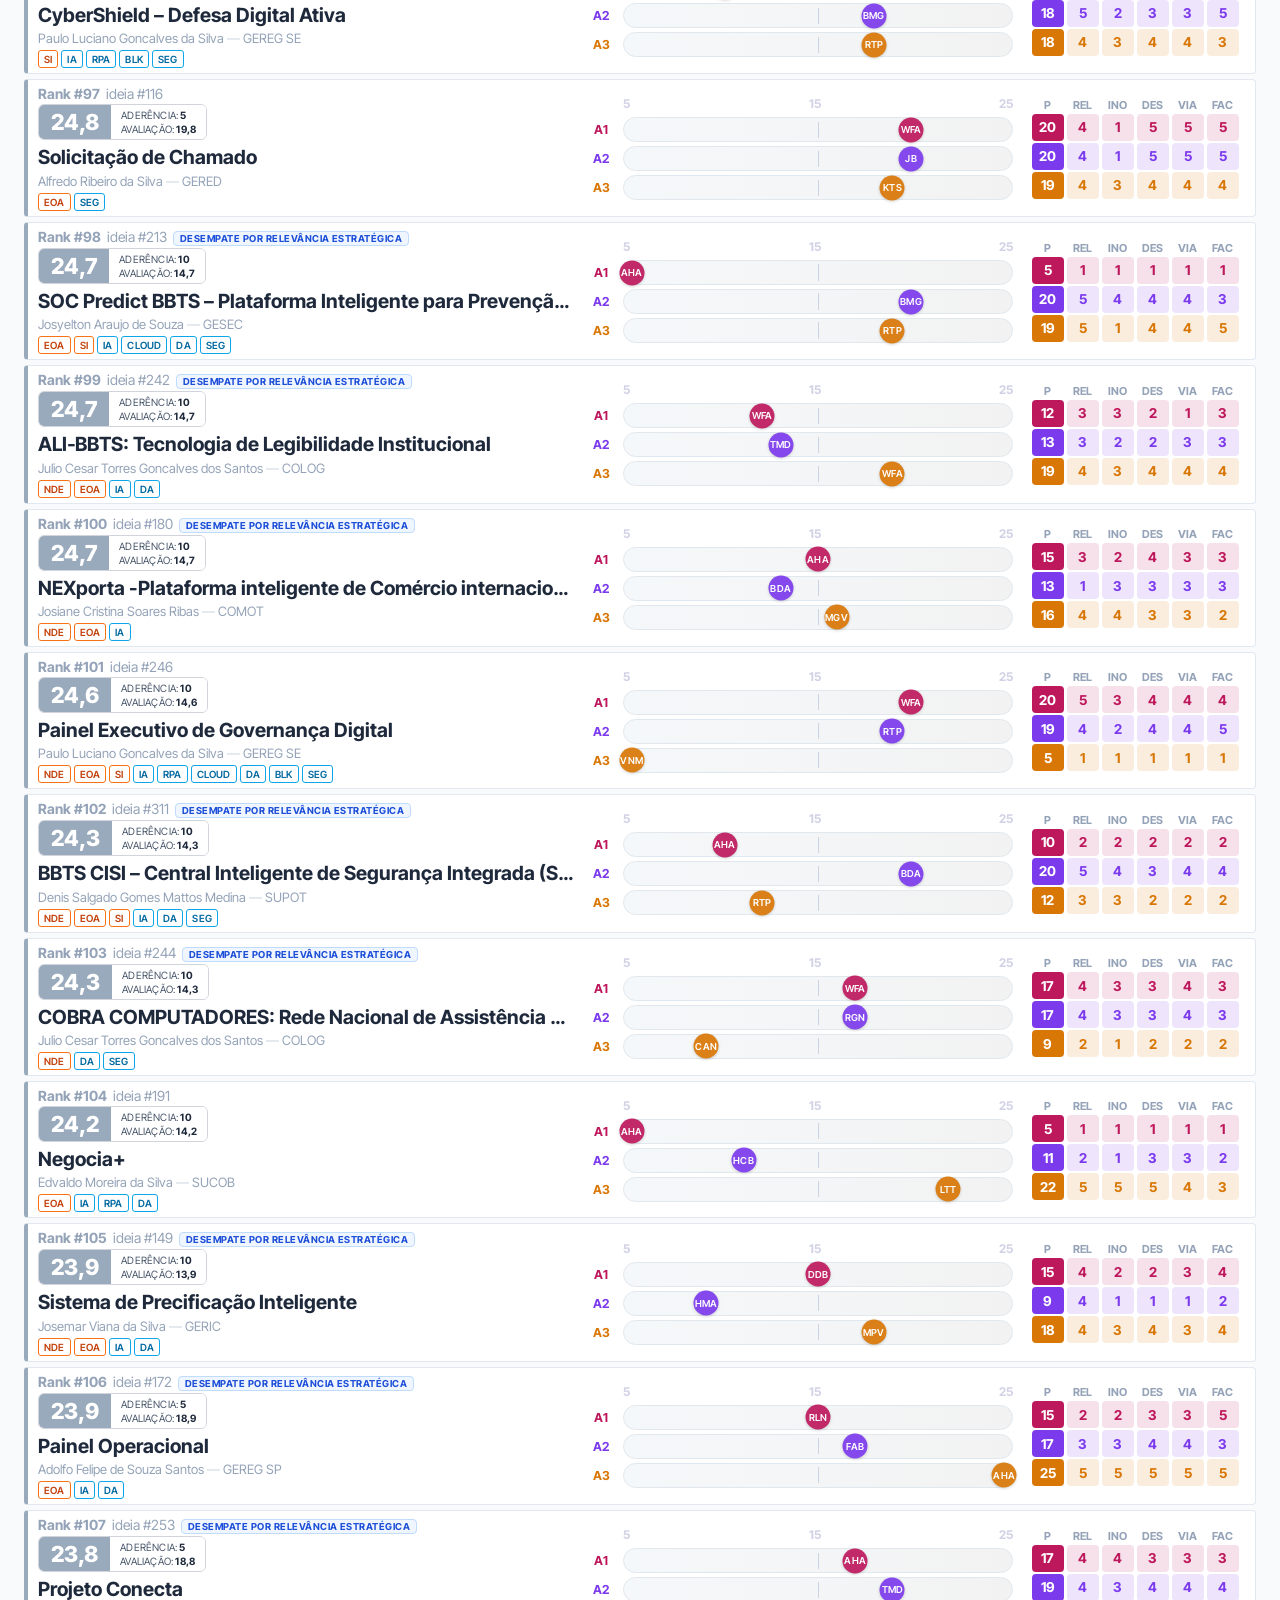
==== commit a751b622: "Atualizar index.html" ====
--- a/index.html
+++ b/index.html
@@ -175,7 +175,7 @@
   <a href="simulacao_perfis.html">👥 Simulação</a>
   <h1>Ranking Unificado — Batalha de Ideias 2026</h1>
   <div class="hbadge" id="hbadge">191 elegíveis · 47 não classificadas</div>
-  <div class="hbadge" title="Última atualização"><span class="material-symbols-outlined" style="font-size:13px;vertical-align:middle;margin-right:3px">schedule</span>03/06/2026 18:26</div>
+  <div class="hbadge" title="Última atualização"><span class="material-symbols-outlined" style="font-size:13px;vertical-align:middle;margin-right:3px">schedule</span>05/06/2026 11:46</div>
 </header>
 
 <div class="tab-bar">
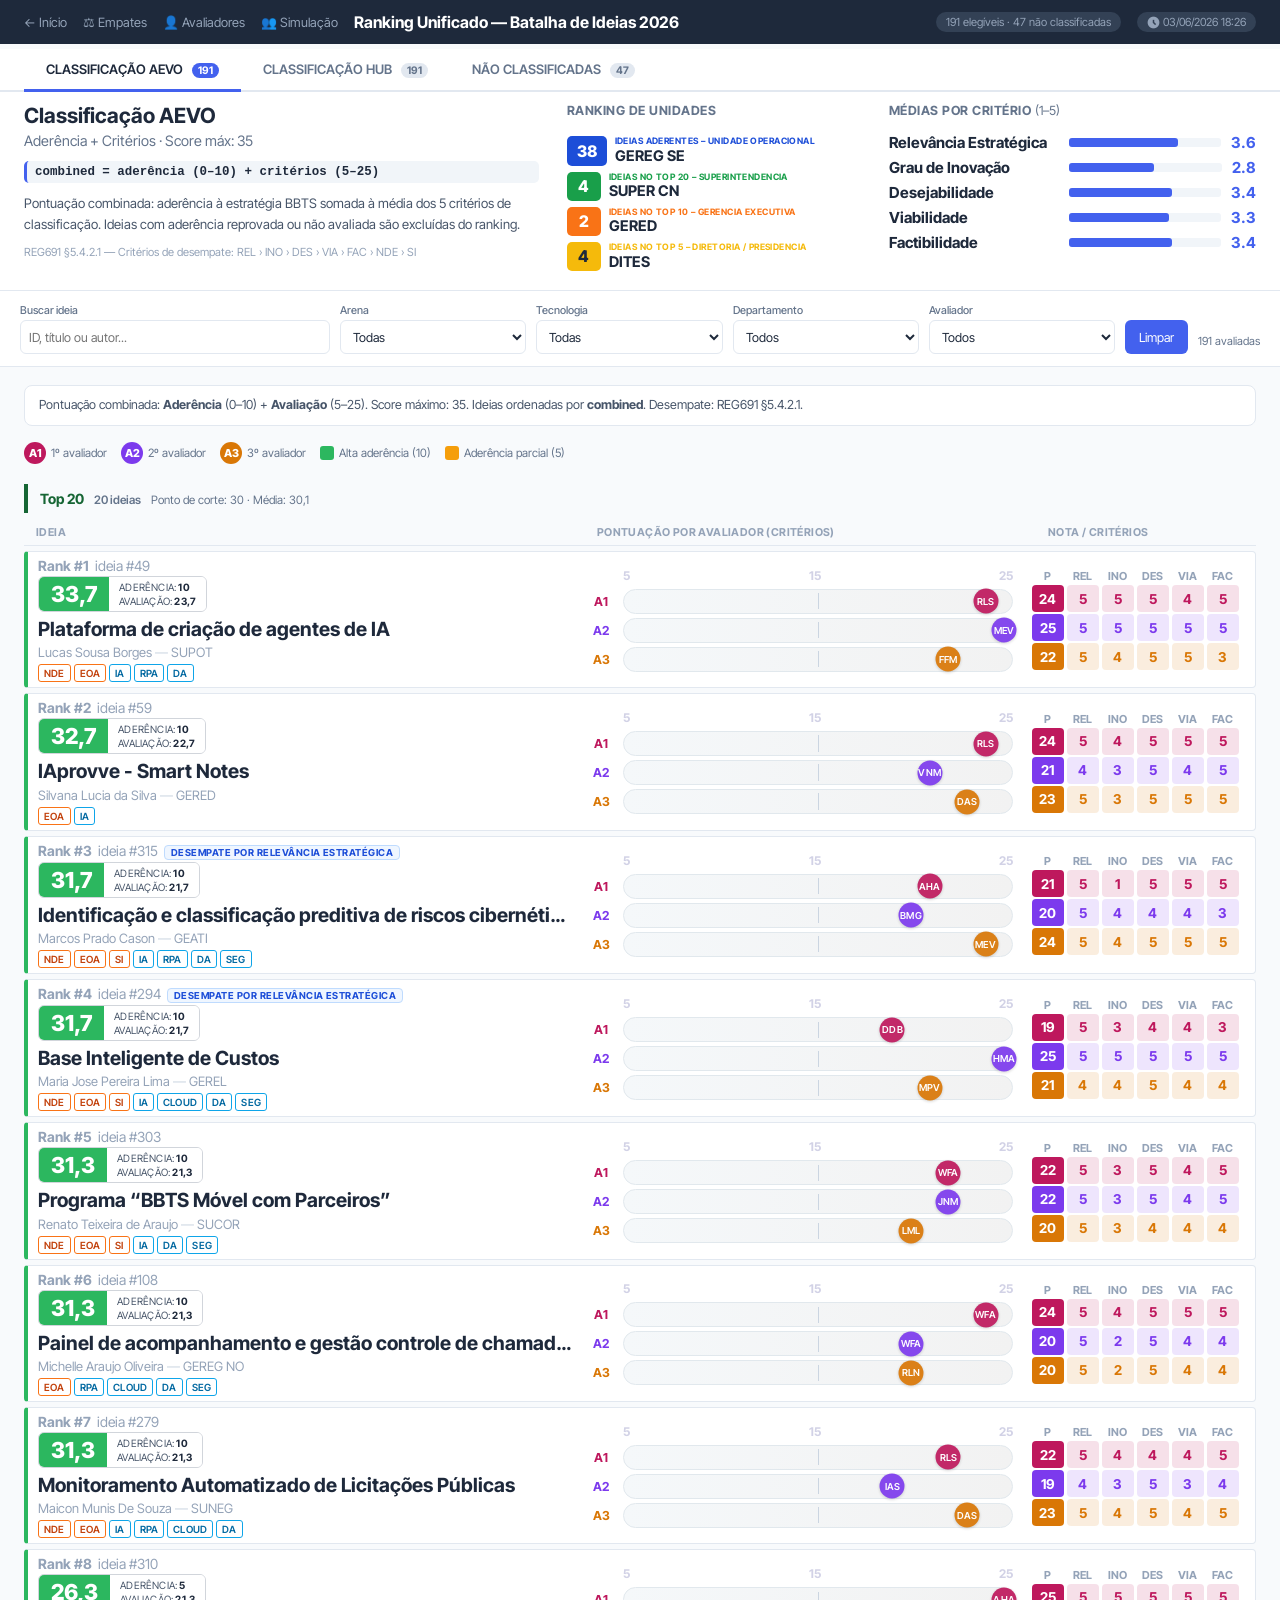
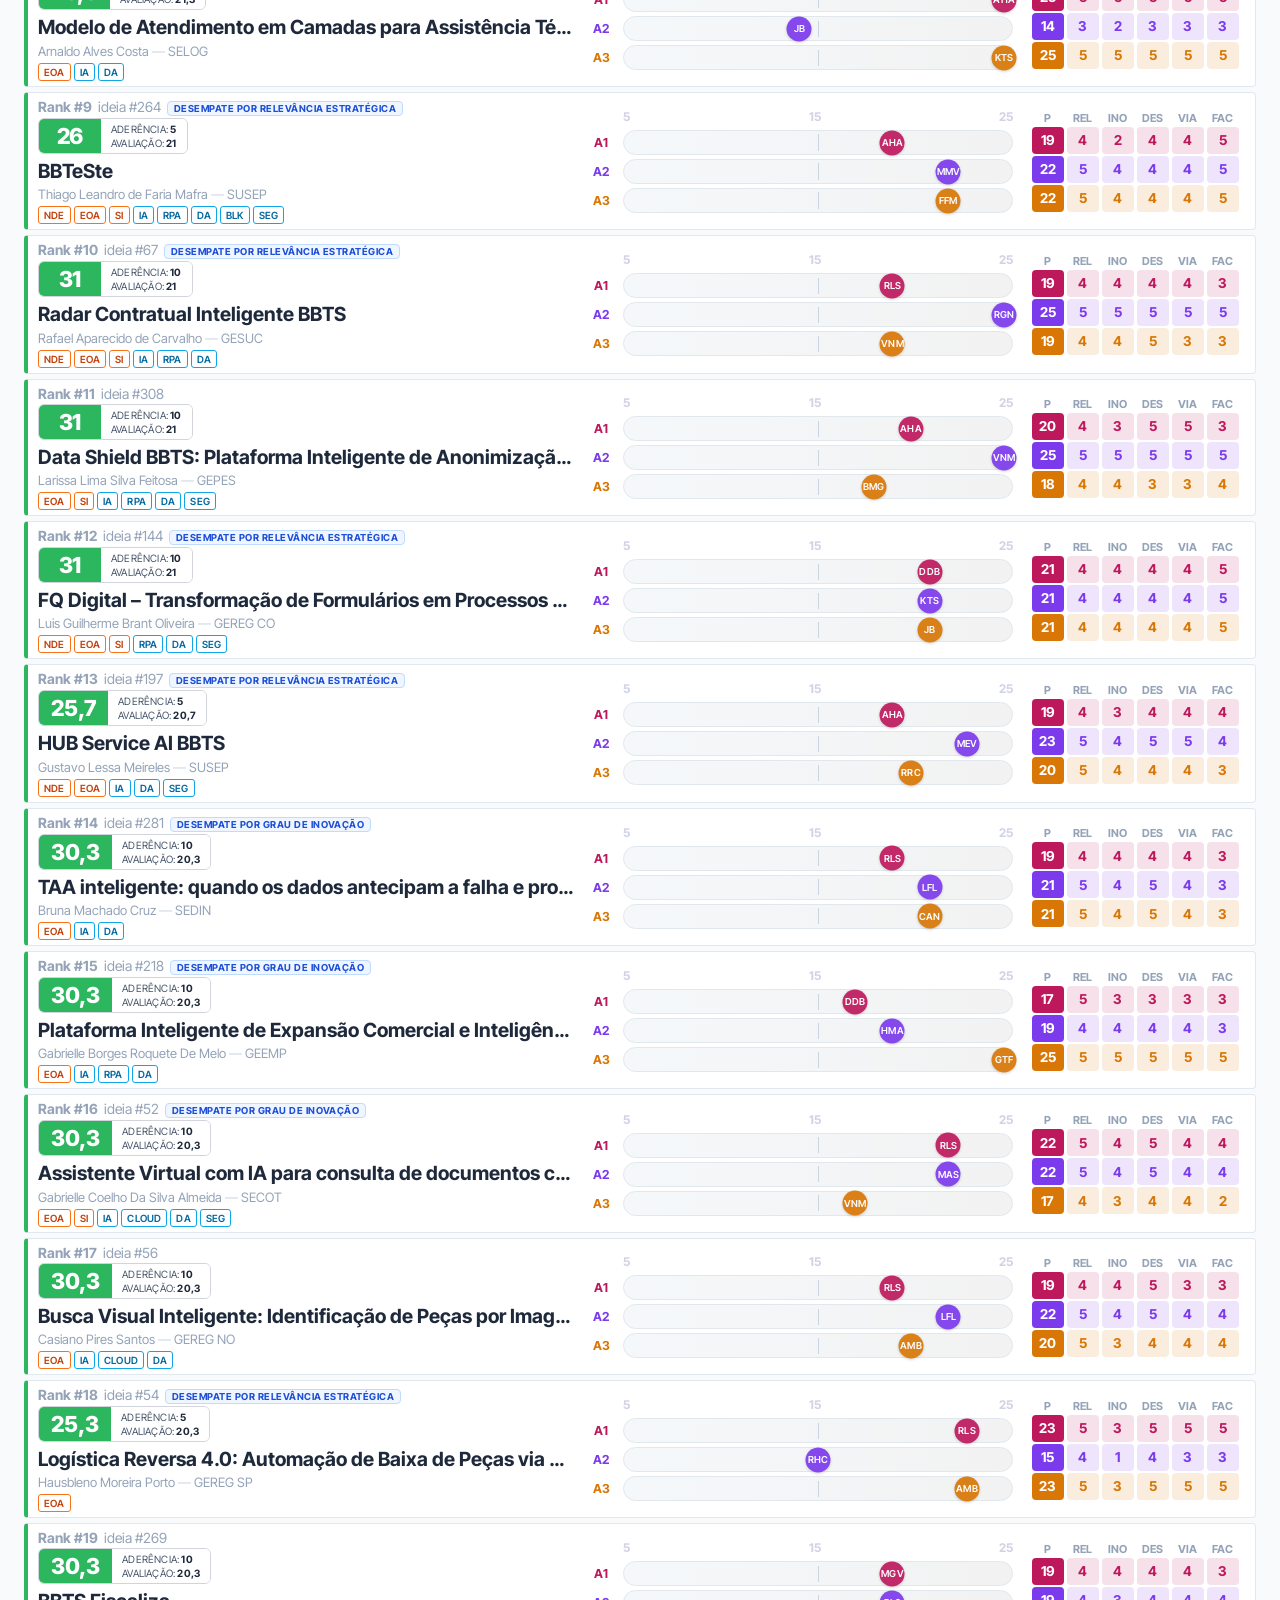
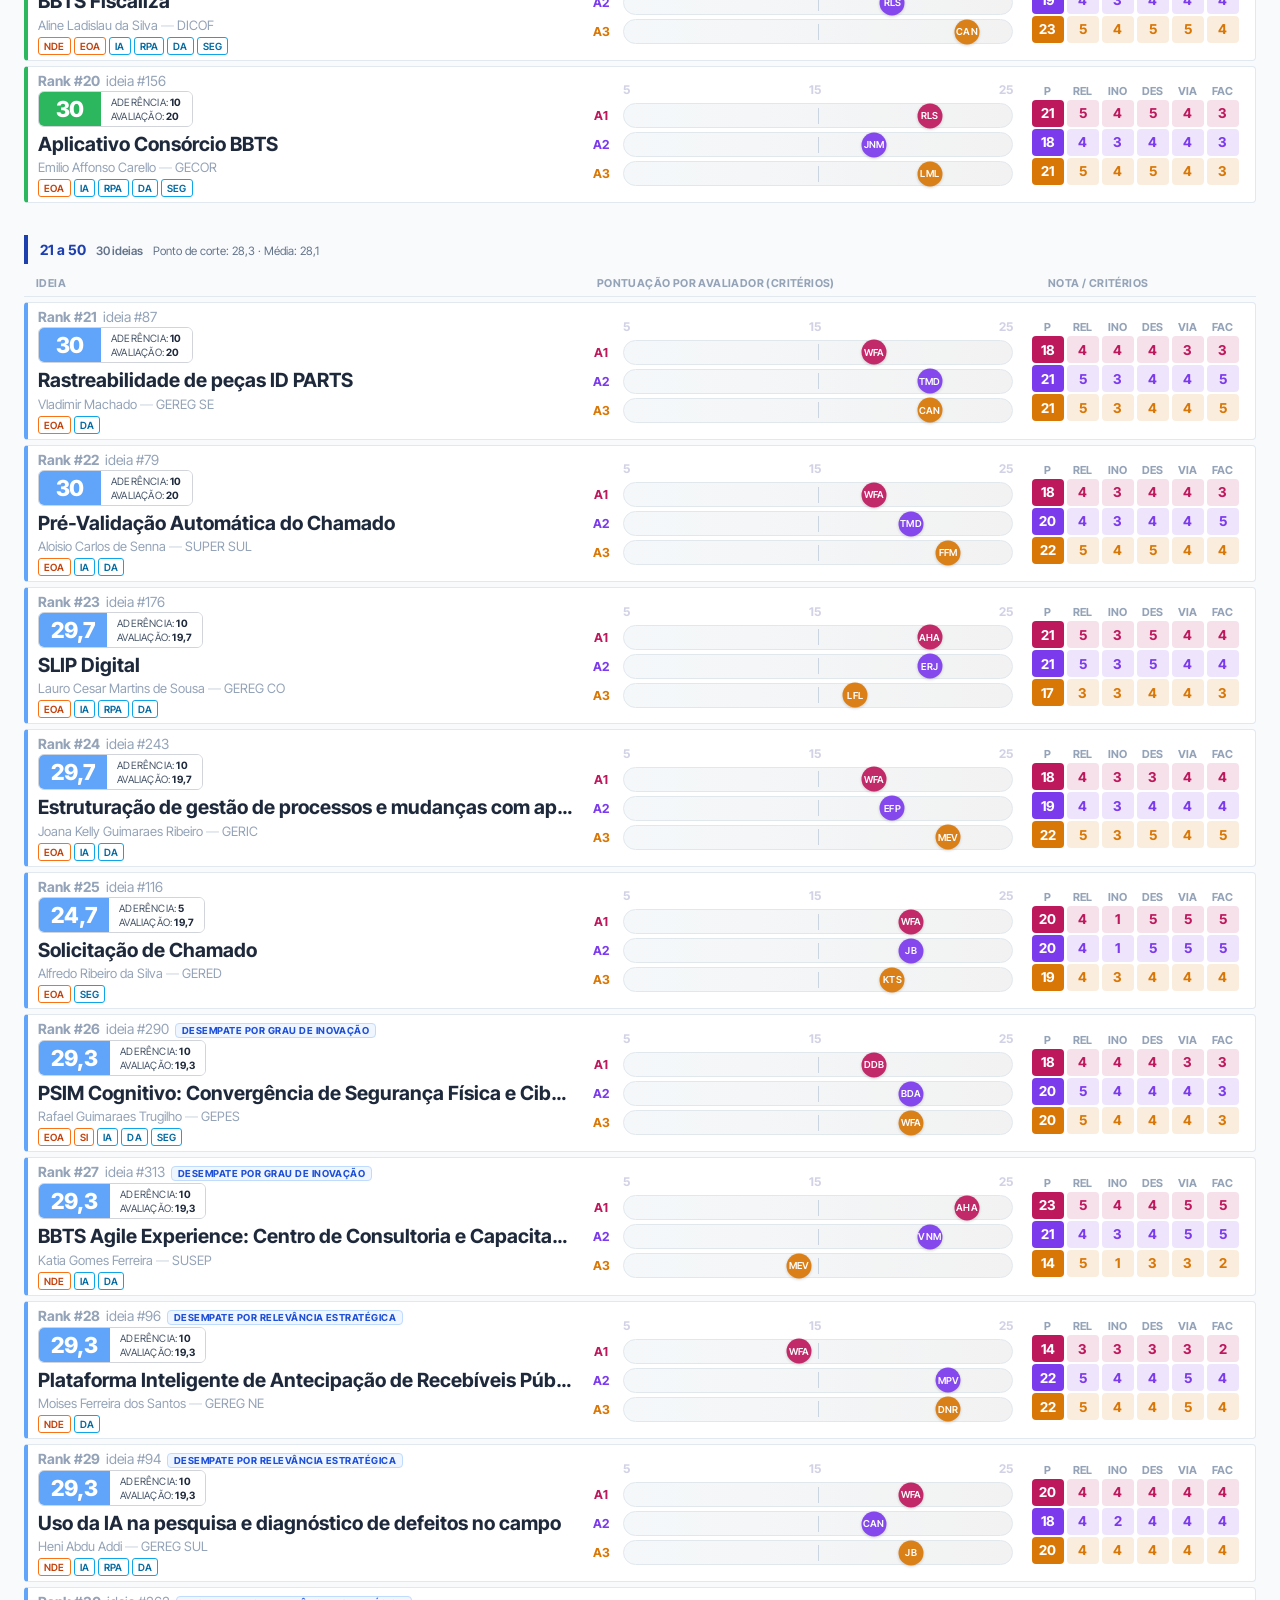
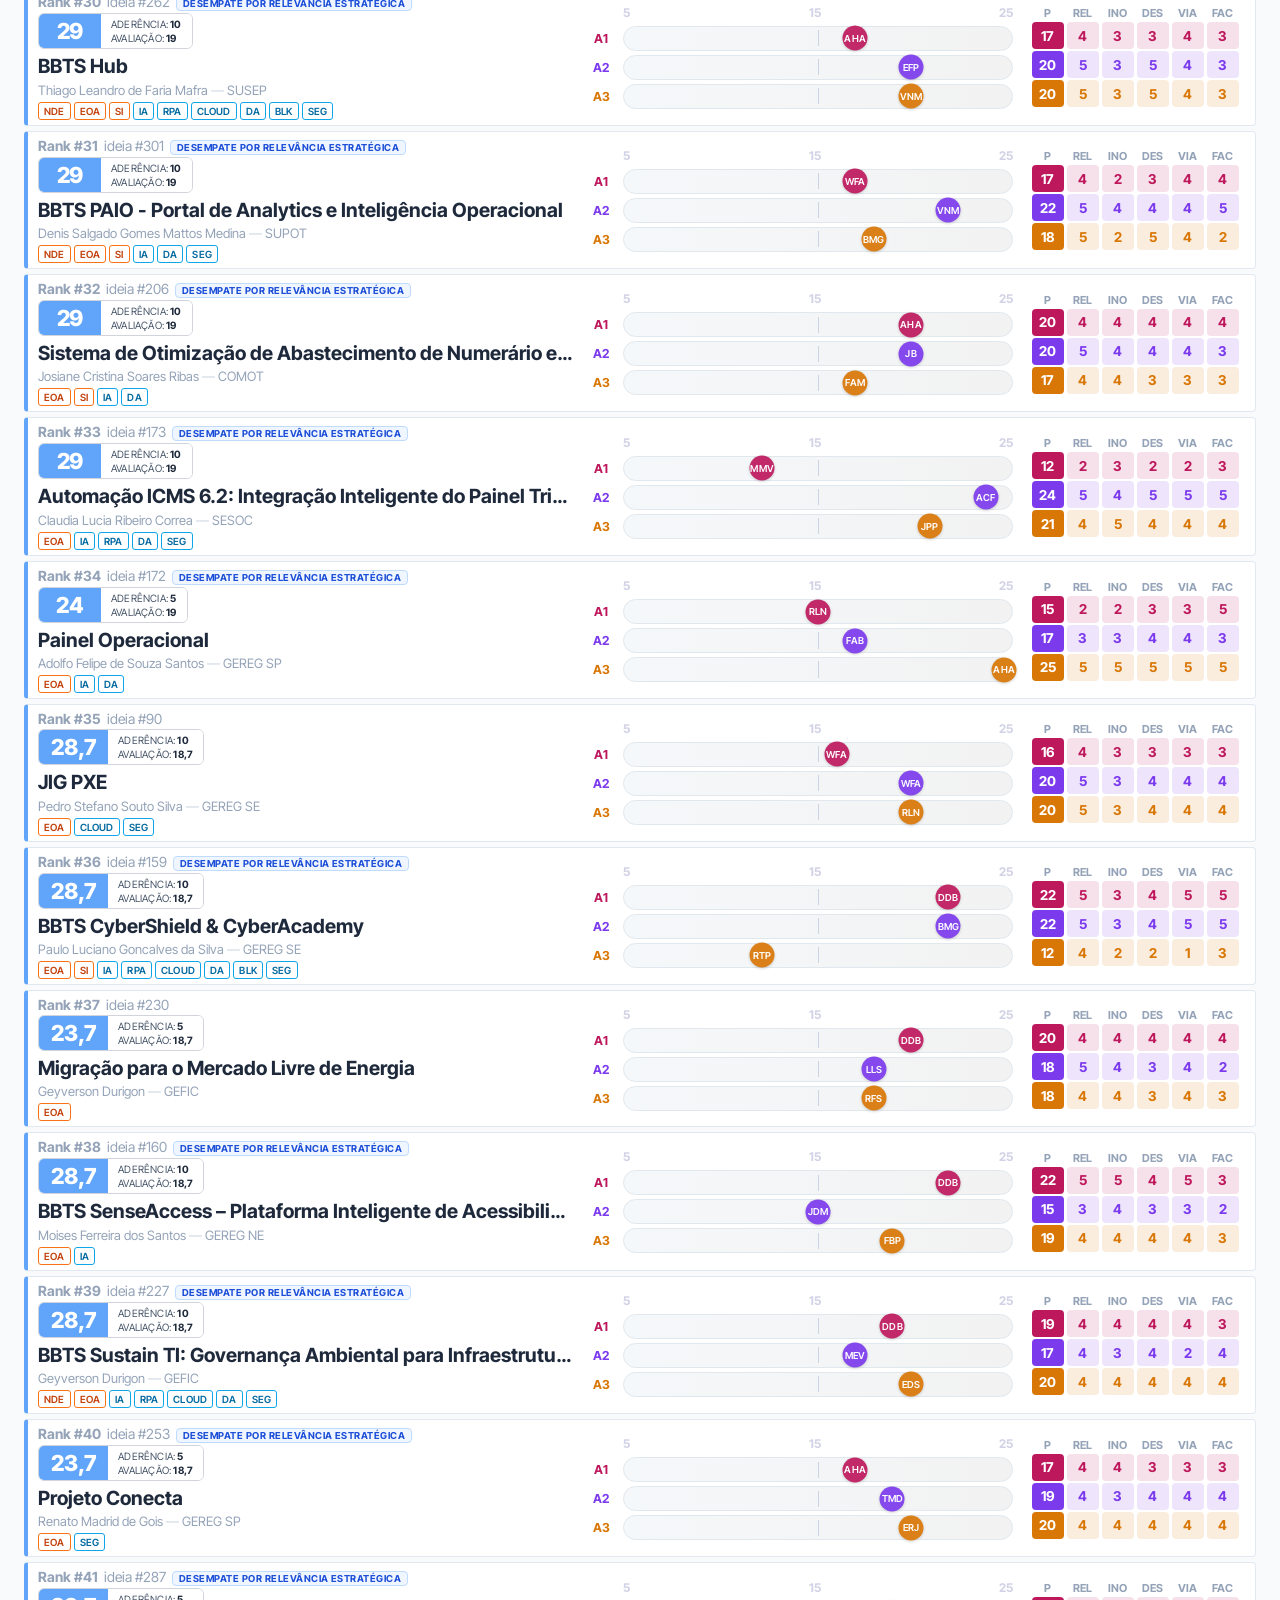
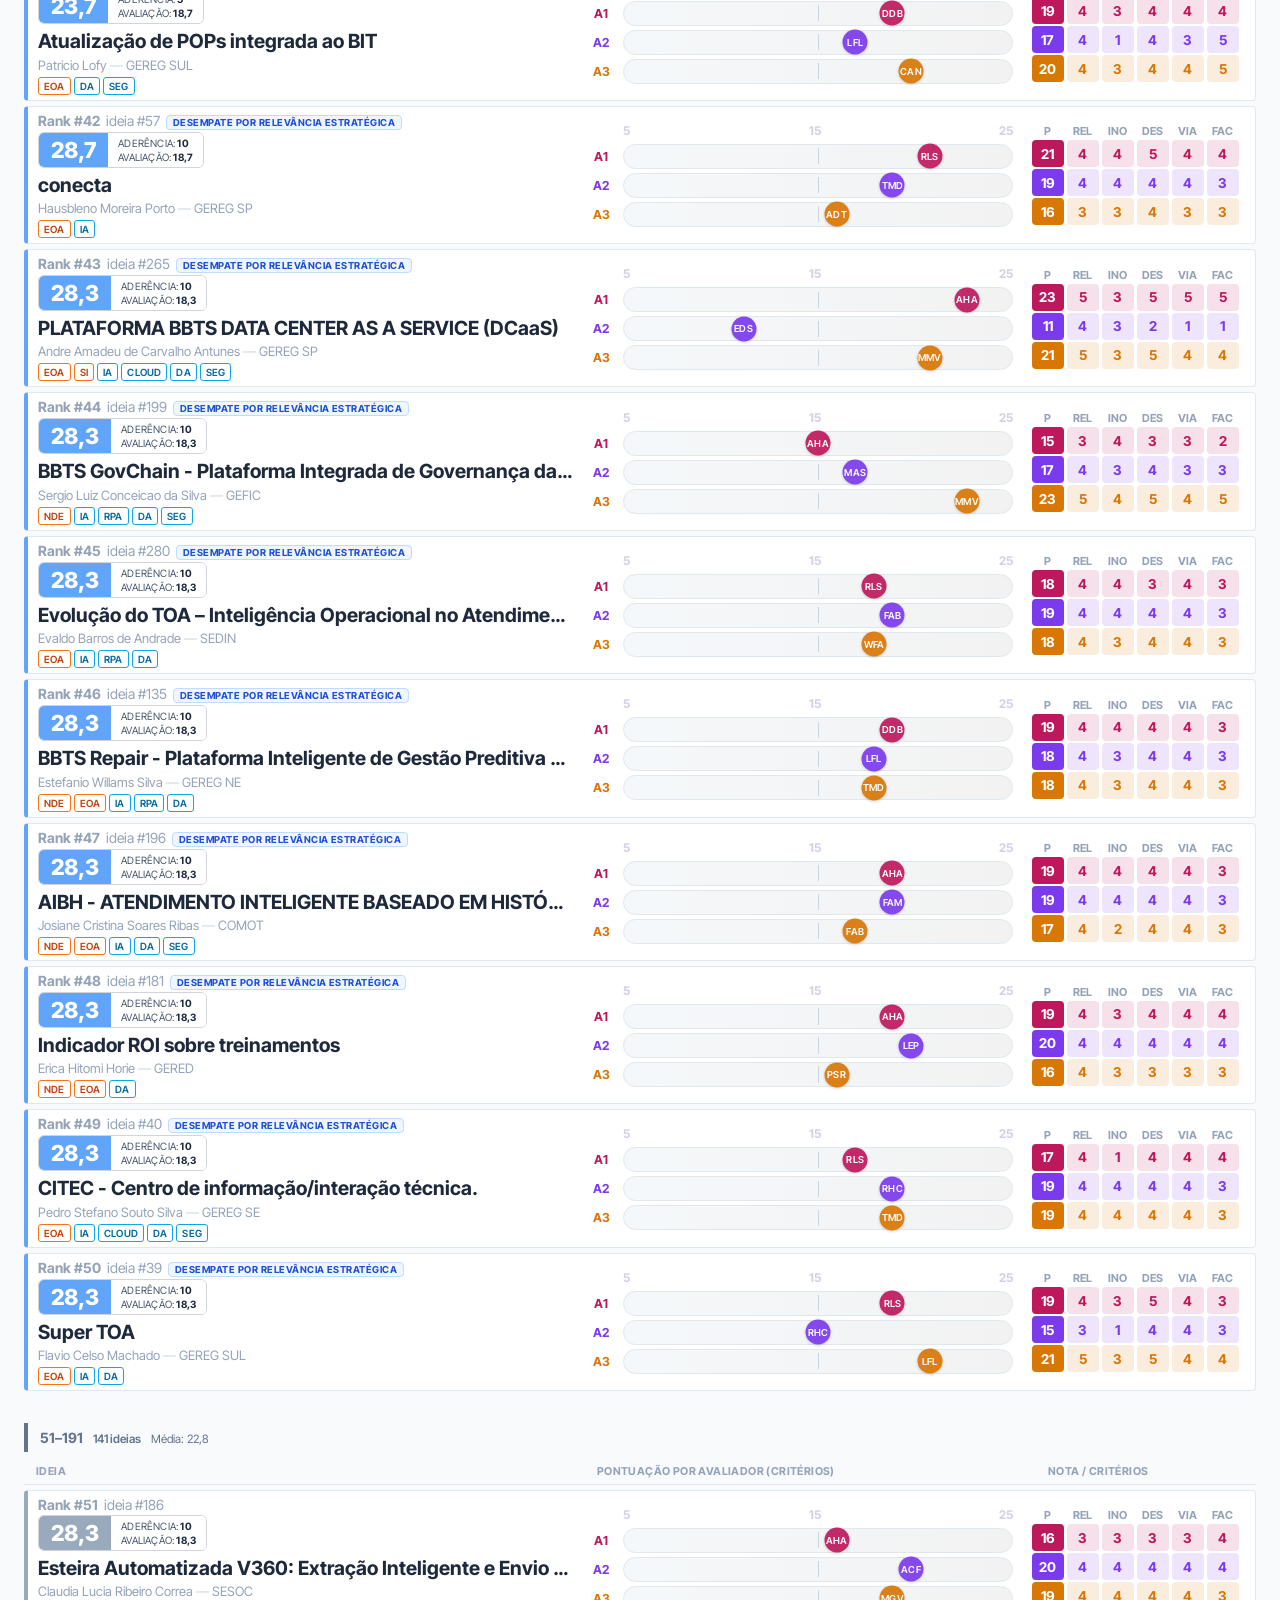
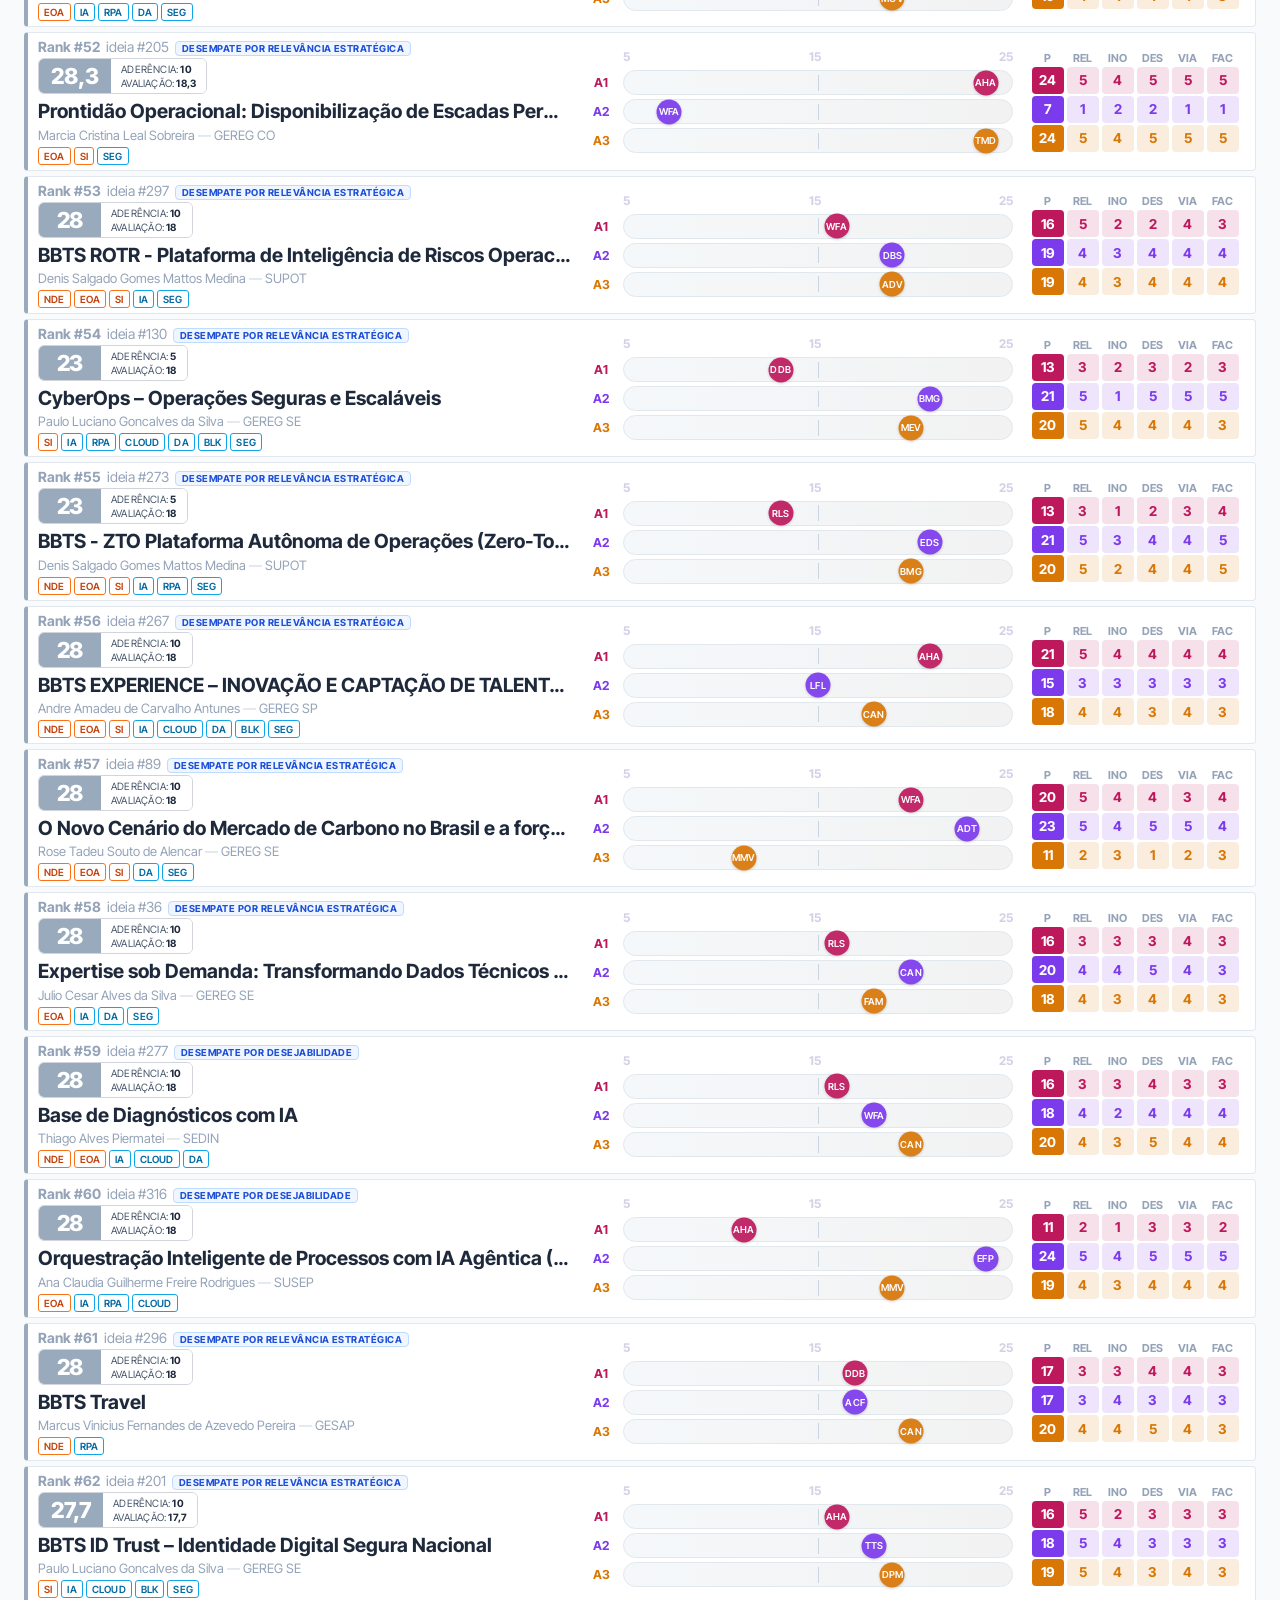
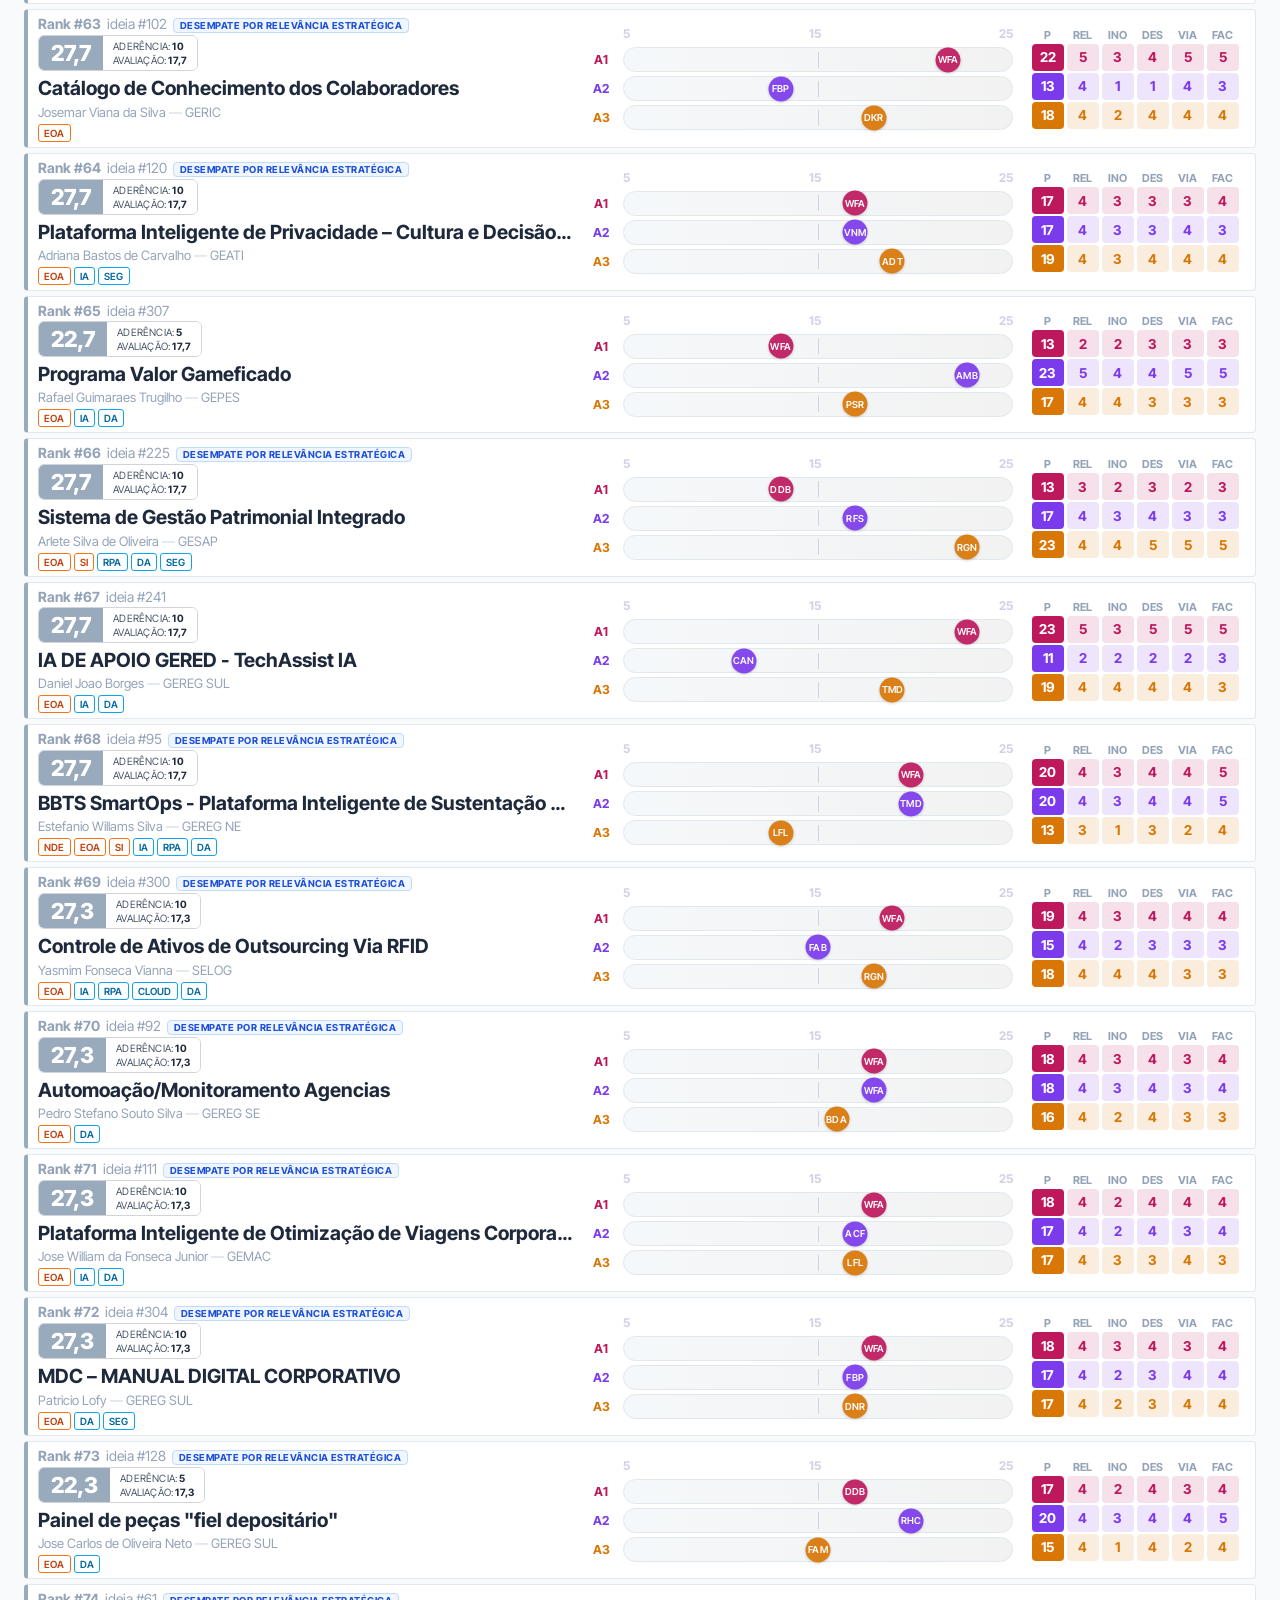
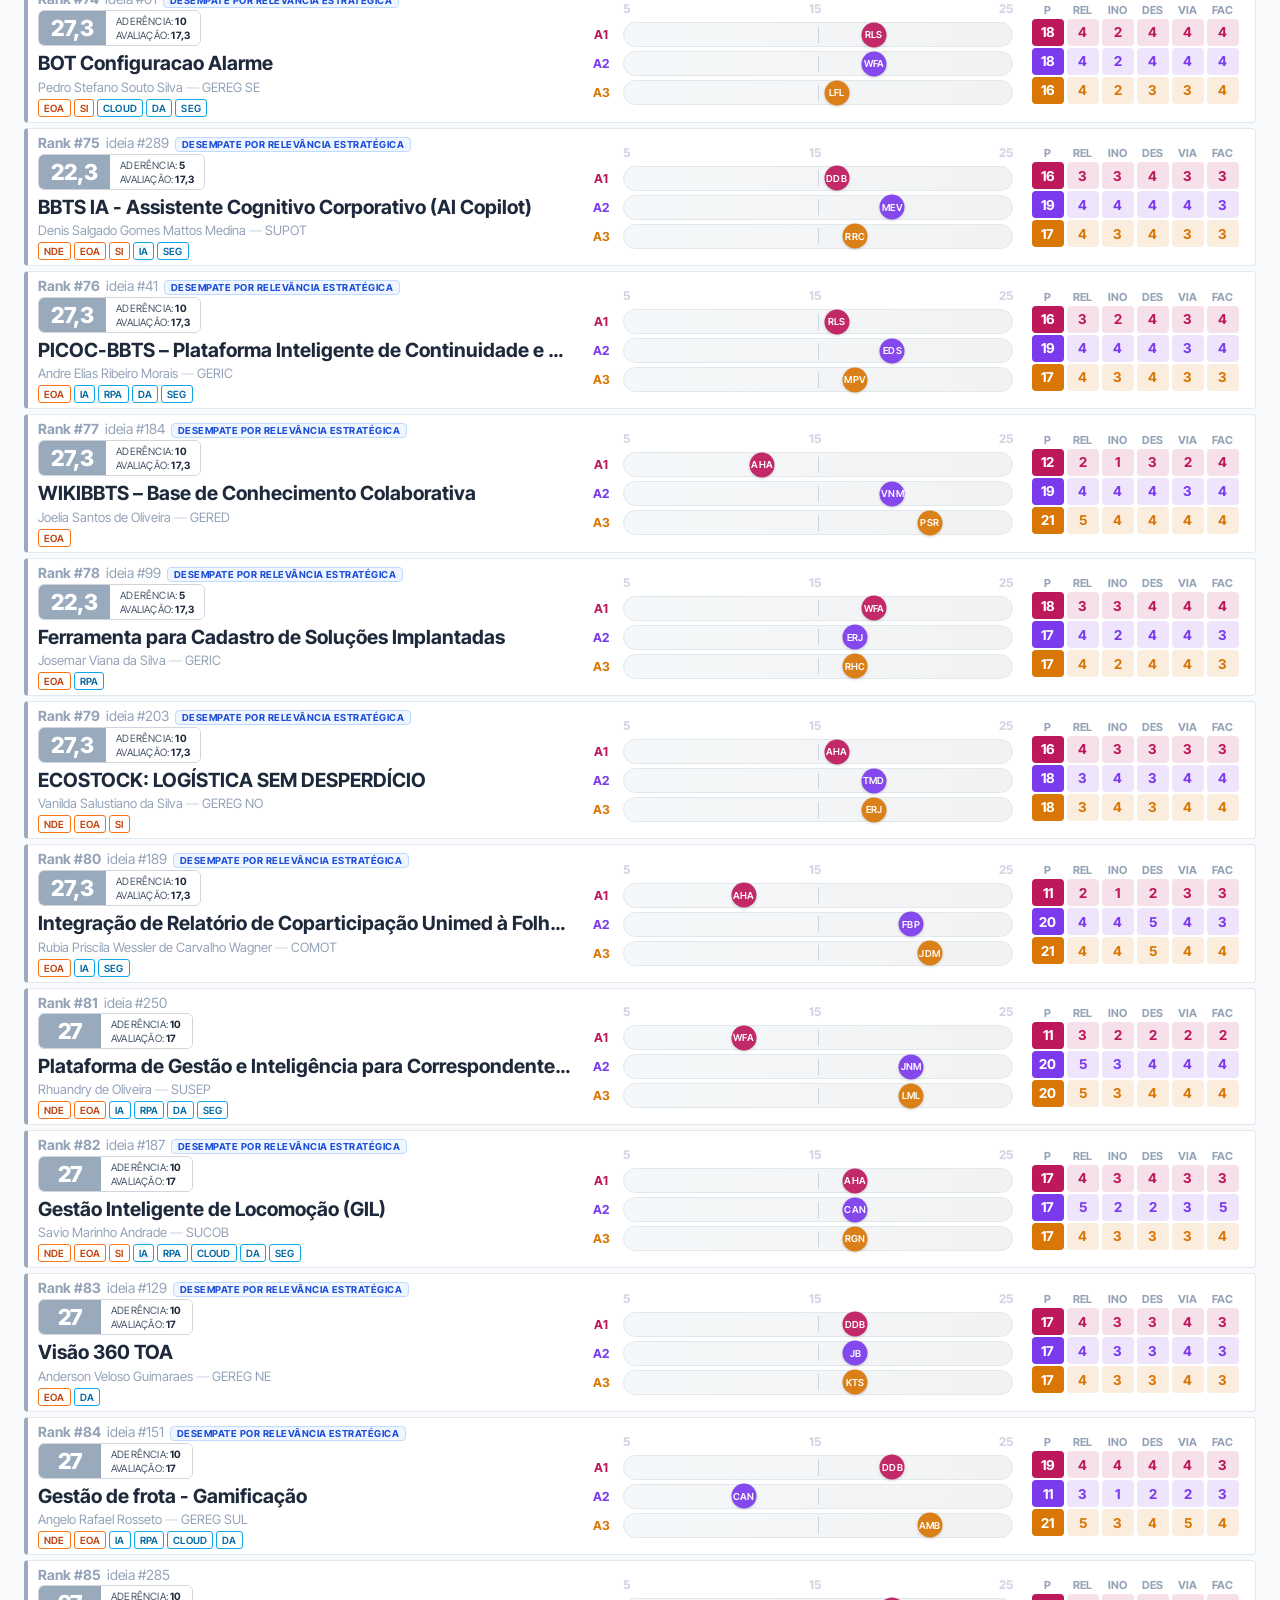
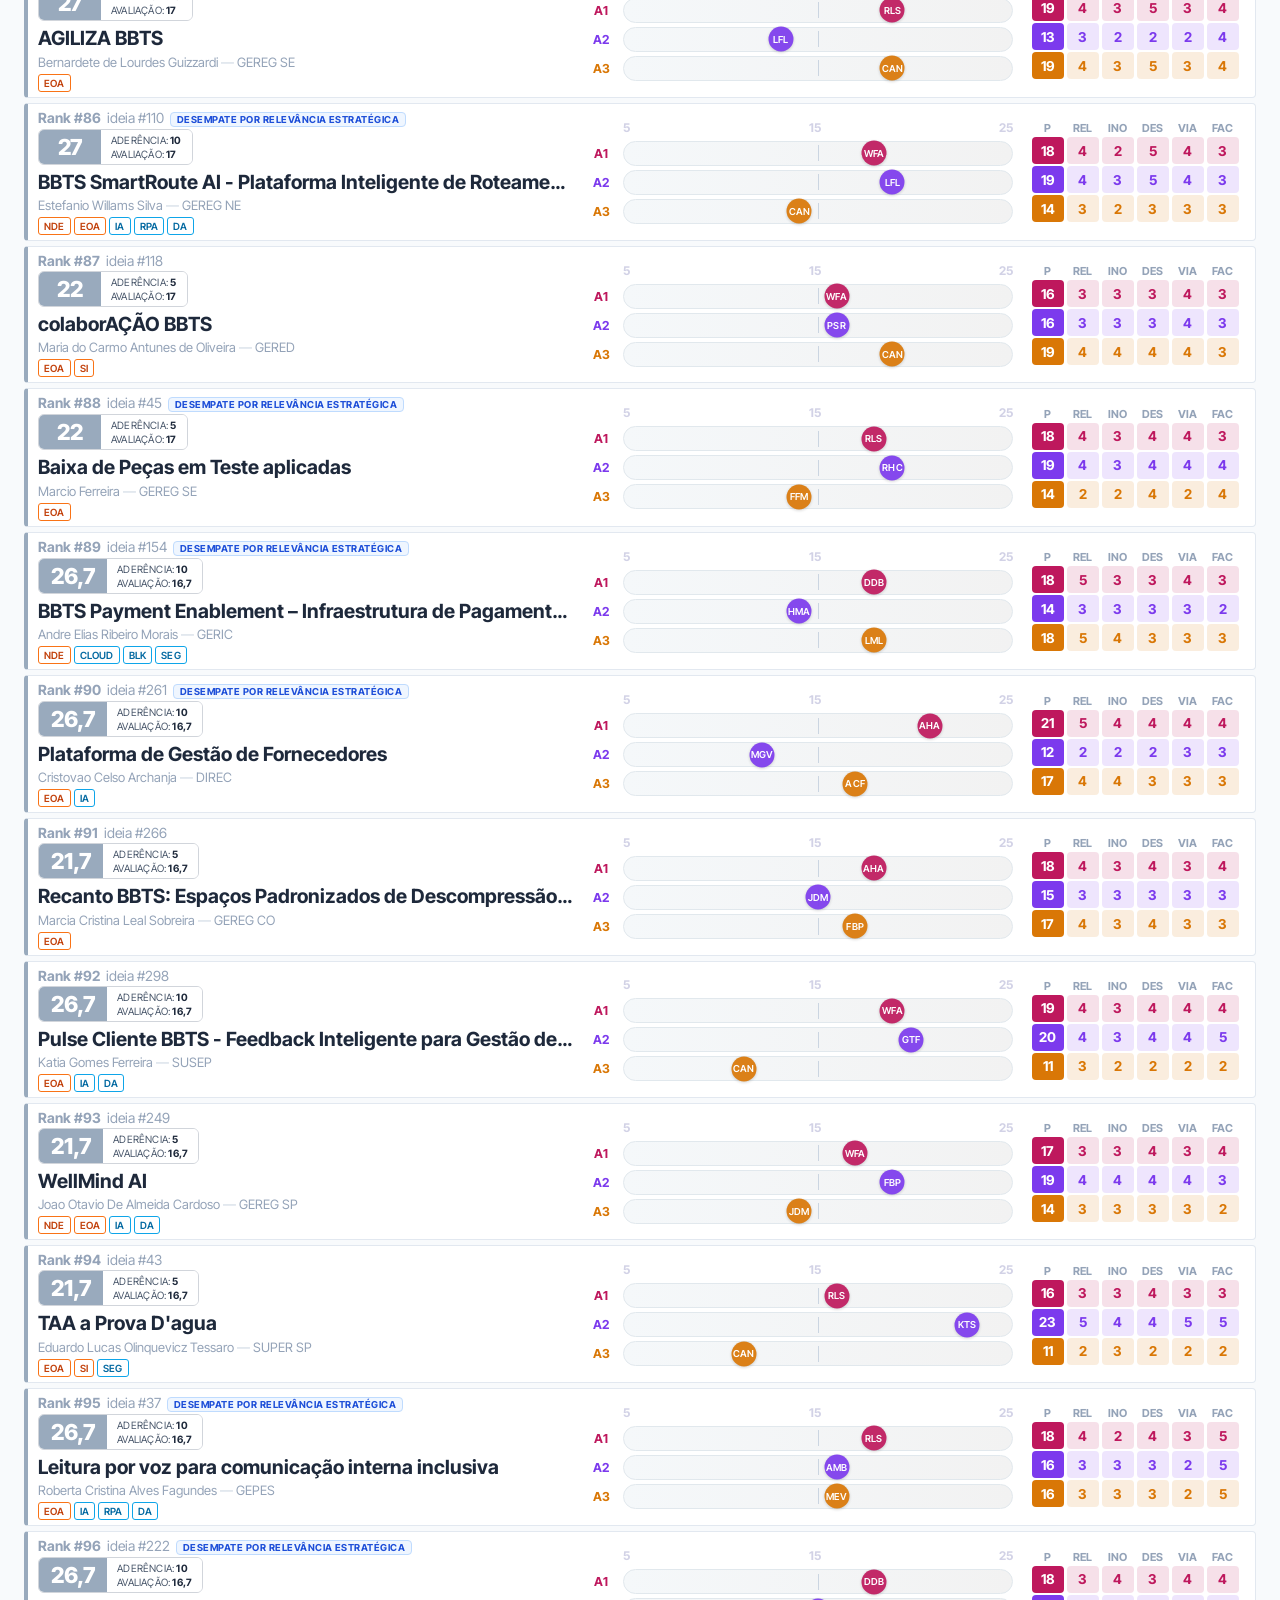
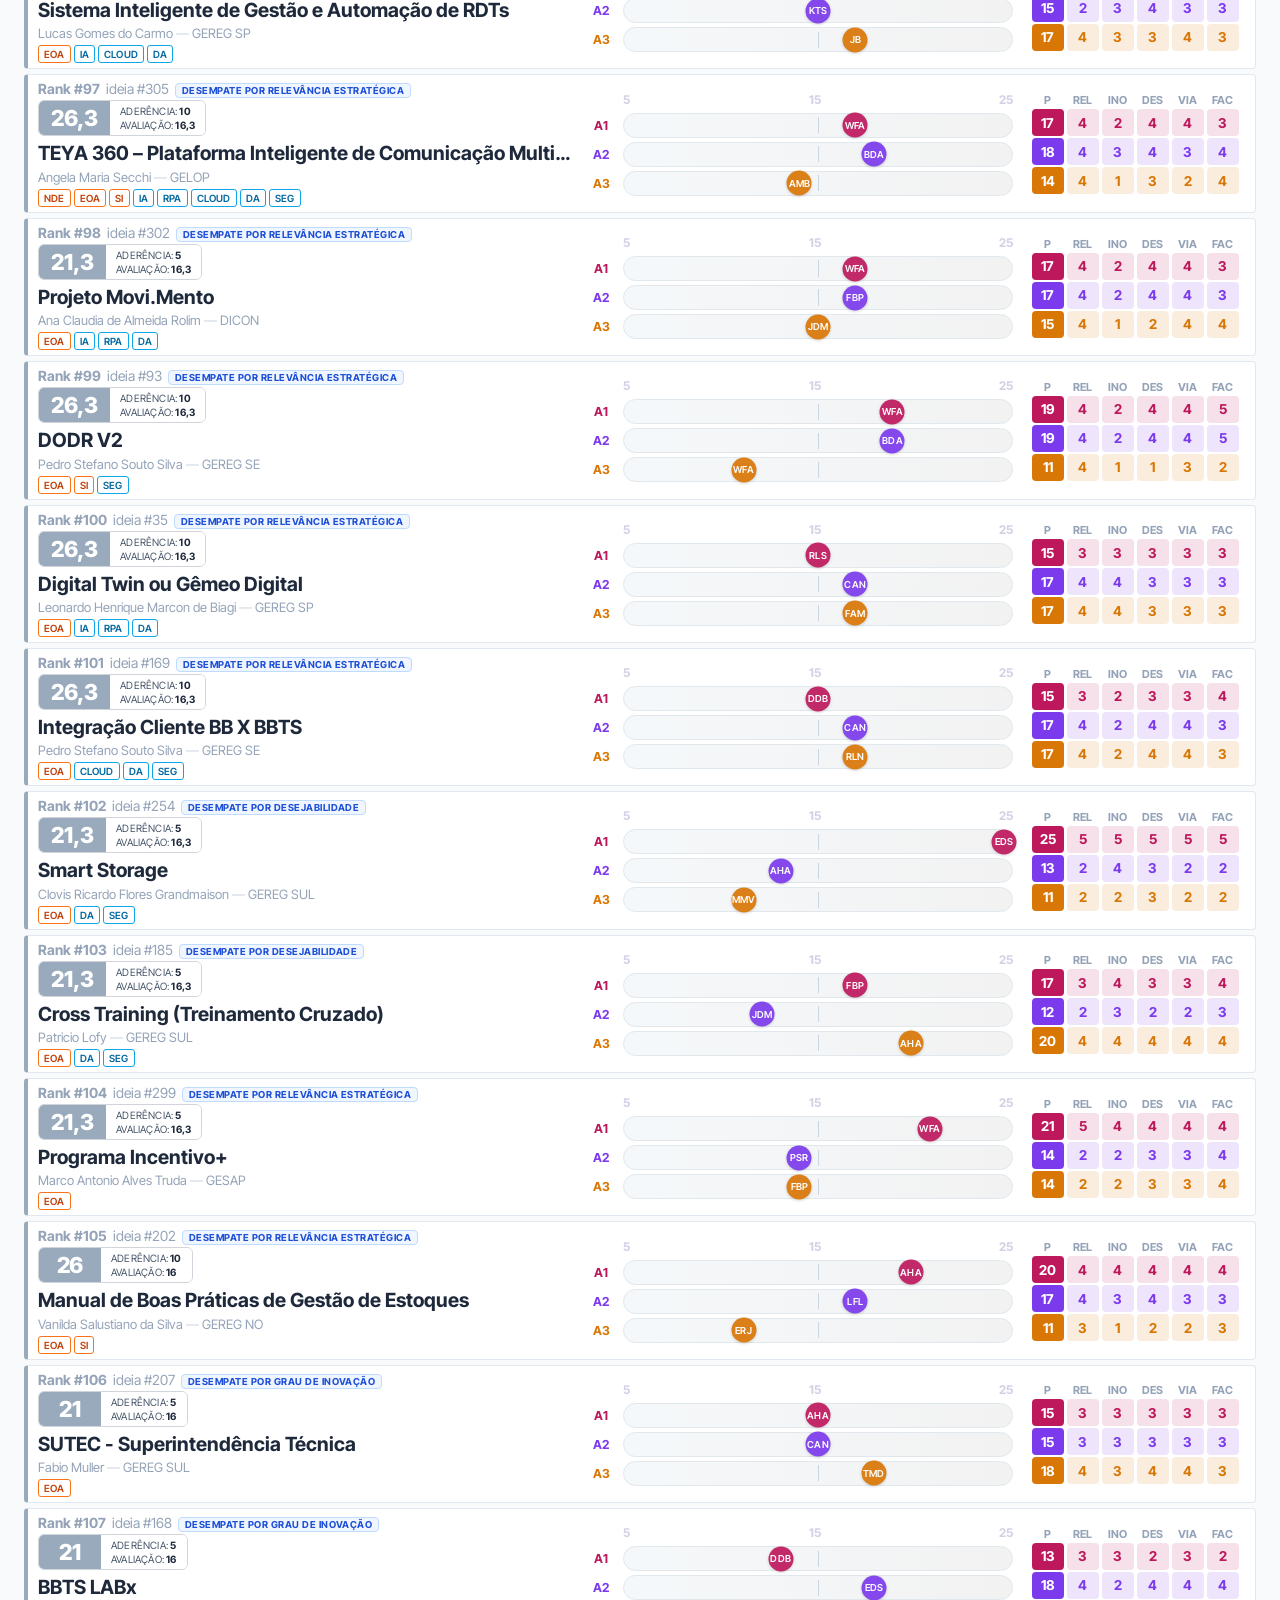
==== commit 69bd701a: "Fix ranking calculation: correct rounding bug in tot/comb Applied correct formula: tot = round(sum o" ====
--- a/index.html
+++ b/index.html
@@ -1,763 +1,763 @@
-<!DOCTYPE html>
-<html lang="pt-BR">
-<head>
-<meta charset="UTF-8">
-<meta name="viewport" content="width=device-width,initial-scale=1">
-<title>Ranking Unificado — Batalha de Ideias 2026</title>
-<link rel="preconnect" href="https://fonts.googleapis.com">
-<link rel="preconnect" href="https://fonts.gstatic.com" crossorigin>
-<link href="https://fonts.googleapis.com/css2?family=Inter+Tight:ital,wght@0,300;0,400;0,500;0,600;0,700;1,400&display=swap" rel="stylesheet">
-<link href="https://fonts.googleapis.com/css2?family=Material+Symbols+Outlined:opsz,wght,FILL,GRAD@24,400,0,0" rel="stylesheet">
-<style>
-:root{--bg:#f8fafc;--borda:#e2e8f0;--cinza:#64748b;--txt:#1e293b;}
-*{box-sizing:border-box;margin:0;padding:0;}
-body{font-family:'Inter Tight','Segoe UI',sans-serif;background:var(--bg);color:var(--txt);font-size:16px;}
-
-header{background:#1e293b;color:#fff;padding:12px 24px;display:flex;align-items:center;gap:16px;position:sticky;top:0;z-index:200;flex-wrap:wrap;}
-header a{color:#94a3b8;text-decoration:none;font-size:0.8rem;flex-shrink:0;transition:color .12s;}
-header a:hover{color:#fff;}
-header h1{font-size:1rem;font-weight:700;flex:1;}
-.hbadge{margin-left:auto;font-size:0.7rem;background:#334155;padding:3px 10px;border-radius:20px;color:#94a3b8;flex-shrink:0;}
-
-/* ── Tabs ── */
-.tab-bar{background:#fff;border-bottom:2px solid var(--borda);display:flex;gap:0;padding:0 24px;position:sticky;top:49px;z-index:190;}
-.tab-btn{padding:12px 22px;font-size:0.82rem;font-weight:600;font-family:inherit;background:none;border:none;border-bottom:3px solid transparent;margin-bottom:-2px;cursor:pointer;color:#64748b;transition:color .12s,border-color .12s;white-space:nowrap;}
-.tab-btn:hover{color:var(--txt);}
-.tab-btn.active{color:#1e293b;border-bottom-color:#4361ee;}
-.tab-badge{font-size:0.65rem;font-weight:700;padding:1px 6px;border-radius:10px;margin-left:6px;background:#e2e8f0;color:#64748b;}
-.tab-btn.active .tab-badge{background:#4361ee;color:#fff;}
-
-.tab-panel{display:none;}
-.tab-panel.active{display:block;}
-
-/* ── Filters ── */
-.filters{display:flex;gap:10px;padding:12px 20px;flex-wrap:wrap;align-items:flex-end;background:#fff;border-bottom:1px solid var(--borda);}
-.f-group{flex:1 1 0;min-width:140px;max-width:210px;display:flex;flex-direction:column;gap:3px;}
-.f-group.wide{flex:2 1 0;max-width:310px;}
-.f-group>label{font-size:0.68rem;color:#64748b;font-weight:500;white-space:nowrap;}
-.f-group>select,.f-group>input{width:100%;height:34px;padding:5px 8px;border:1px solid var(--borda);border-radius:6px;font-size:0.78rem;background:#fff;outline:none;color:var(--txt);font-family:inherit;}
-.f-group>select:focus,.f-group>input:focus{border-color:#4361ee;}
-.f-clear{height:34px;padding:5px 14px;background:#4361ee;color:#fff;border:none;border-radius:6px;font-size:0.78rem;font-family:inherit;cursor:pointer;align-self:flex-end;flex-shrink:0;}
-.f-clear:hover{background:#3451d1;}
-.f-stats{font-size:0.7rem;color:#64748b;align-self:flex-end;padding-bottom:6px;white-space:nowrap;}
-
-/* ── Stats bar ── */
-.stat-bar{background:#fff;border-bottom:1px solid var(--borda);padding:16px 24px;display:grid;grid-template-columns:1.4fr 0.8fr 1fr;gap:28px;}
-.pb-col{display:flex;flex-direction:column;gap:4px;}
-.pb-name{font-size:1.31rem;font-weight:700;}
-.pb-cargo{font-size:0.9rem;color:var(--cinza);}
-.pb-desc{font-size:0.97rem;color:#475569;line-height:1.6;margin-top:4px;}
-.pb-sec-label{font-size:0.79rem;font-weight:700;text-transform:uppercase;letter-spacing:.5px;color:var(--cinza);margin-bottom:7px;}
-.pb-stats{display:flex;flex-direction:column;gap:8px;}
-.pb-stat-row{display:flex;align-items:center;gap:8px;}
-.pb-stat-badge{font-size:0.88rem;font-weight:700;padding:2px 10px;border-radius:20px;flex-shrink:0;min-width:38px;text-align:center;}
-.pb-stat-lbl{font-size:0.88rem;color:var(--txt);}
-.pb-stat-corte{font-size:0.75rem;color:#94a3b8;margin-left:4px;}
-.pb-hbars{display:flex;flex-direction:column;gap:6px;margin-bottom:6px;}
-.pb-hbar-row{display:flex;align-items:center;gap:10px;}
-.pb-hbar-label{font-size:0.95rem;font-weight:700;color:var(--txt);min-width:170px;}
-.pb-hbar-track{flex:1;background:#f1f5f9;border-radius:3px;height:9px;max-width:200px;}
-.pb-hbar-fill{height:100%;border-radius:3px;transition:width .3s;}
-.pb-hbar-val{font-size:0.95rem;font-weight:700;min-width:18px;text-align:right;}
-
-/* ── Ranking rows ── */
-#content{padding:18px 24px;}
-.dp-intro{font-size:0.78rem;color:#475569;background:#fff;padding:10px 14px;border-radius:8px;margin-bottom:16px;border:1px solid var(--borda);line-height:1.5;}
-.dp-section{margin-bottom:32px;}
-.dp-section-hd{border-left:4px solid;padding:6px 0 6px 12px;margin-bottom:10px;display:flex;align-items:baseline;gap:10px;flex-wrap:wrap;}
-.dp-sec-title{font-size:0.88rem;font-weight:700;}
-.dp-sec-count{font-size:0.73rem;font-weight:600;color:var(--cinza);}
-.dp-sec-desc{font-size:0.72rem;color:var(--cinza);}
-.dp-axis-hdr{display:grid;grid-template-columns:5fr 4fr 220px;gap:12px;padding:2px 0 6px;border-bottom:1px solid #e2e8f0;margin-bottom:4px;}
-.dp-axis-rank-hdr{font-size:0.68rem;color:#94a3b8;font-weight:700;text-transform:uppercase;letter-spacing:.4px;padding:0 12px;}
-.dp-row{display:grid;grid-template-columns:5fr 4fr 220px;gap:12px;padding:5px 10px;margin:5px 0;border:1px solid #e2e8f0;border-left:4px solid #cbd5e1;align-items:center;cursor:pointer;border-radius:4px;background:#fff;}
-.dp-row:hover{background:#eef2ff!important;}
-.dp-label{min-width:0;}
-.dp-rank-row{display:flex;align-items:baseline;gap:6px;margin-bottom:2px;}
-.dp-rank-lbl{font-size:0.875rem;font-weight:700;color:#94a3b8;}
-.dp-idea-id{font-size:0.875rem;font-weight:400;color:#94a3b8;}
-.dp-ltitle{font-size:1.22rem;font-weight:700;color:var(--txt);line-height:1.3;white-space:nowrap;overflow:hidden;text-overflow:ellipsis;}
-.dp-lautor{font-size:0.81rem;color:#94a3b8;margin-top:2px;white-space:nowrap;overflow:hidden;text-overflow:ellipsis;align-items:start;}
-.dp-chips{display:flex;gap:3px;flex-wrap:wrap;margin-top:4px;}
-.dp-chip{font-size:0.62rem;font-weight:600;padding:2px 5px;border-radius:3px;border:1px solid #CDCDCD;background:transparent;color:#64748b;white-space:nowrap;letter-spacing:.2px;}
-.dp-chip-arena{border-color:#f97316;color:#c2410c;}
-.dp-chip-tec{border-color:#0ea5e9;color:#0369a1;}
-.dp-chip-ineleg{border-color:#dc2626;color:#dc2626;background:#fef2f2;}
-.dp-tiebreak{font-size:0.6rem;font-weight:700;color:#1d4ed8;background:#eff6ff;border:1px solid #bfdbfe;border-radius:4px;padding:1px 6px;text-transform:uppercase;letter-spacing:.05em;white-space:nowrap;}
-
-/* Score v1 (avg_total) */
-.dp-score-v1{display:inline-flex;align-items:center;border-radius:6px;overflow:hidden;border:1px solid #d1d5db;margin-bottom:5px;flex-shrink:0;}
-.dp-score-v1-badge{font-size:1.38rem;font-weight:800;color:#fff;padding:4px 12px;display:flex;align-items:center;justify-content:center;min-width:62px;letter-spacing:-.2px;}
-.dp-score-v1-meta{background:#fff;display:flex;flex-direction:column;justify-content:center;padding:3px 10px;gap:2px;}
-.dp-score-v1-row{font-size:0.63rem;color:#475569;white-space:nowrap;letter-spacing:.02em;}
-.dp-score-v1-row b{color:#1e293b;font-weight:700;}
-
-/* Score v2 (combined) */
-.dp-score-v2{display:flex;align-items:stretch;border-radius:6px;overflow:hidden;border:1px solid #d1d5db;margin-bottom:5px;flex-shrink:0;width:fit-content;}
-.dp-score-v2-badge{font-size:1.38rem;font-weight:800;color:#fff;padding:4px 12px;display:flex;align-items:center;justify-content:center;min-width:62px;letter-spacing:-.2px;}
-.dp-score-v2-meta{background:#fff;display:flex;flex-direction:column;justify-content:center;padding:3px 10px;gap:2px;}
-.dp-score-v2-row{font-size:0.63rem;color:#475569;white-space:nowrap;letter-spacing:.02em;}
-.dp-score-v2-row b{color:#1e293b;font-weight:700;}
-
-.dp-track-wrap{display:flex;flex-direction:column;gap:4px;}
-.dp-track-row{display:flex;align-items:center;gap:6px;}
-.dp-track-av-label{width:32px;font-size:0.775rem;font-weight:700;text-align:center;flex-shrink:0;}
-.dp-axis-labels-row{display:flex;align-items:center;gap:6px;margin-bottom:2px;}
-.dp-axis-labels-spacer{width:32px;flex-shrink:0;}
-.dp-axis-labels{flex:1;display:flex;justify-content:space-between;font-size:0.75rem;color:#d2d2e6;font-weight:700;}
-.dp-track{position:relative;flex:1;border-radius:30px;background:linear-gradient(to right,#f5f8fa,#f2f2f2);border:1px solid #e1e8ed;}
-.dp-track-empty{flex:1;height:25px;border-radius:10px;background:#f8fafc;border:1px dashed #e2e8f0;}
-.dp-mid-mark{position:absolute;left:50%;top:15%;width:1px;height:70%;background:#cbd5e1;}
-.dp-dot{position:absolute;border-radius:50%;top:50%;transform:translate(-50%,-50%);opacity:.92;transition:opacity .1s,transform .1s;display:flex;align-items:center;justify-content:center;font-size:0.6rem;font-weight:600;color:#fff;line-height:0;cursor:default;box-shadow:0 1px 3px rgba(0,0,0,.18);letter-spacing:0.2px;}
-.dp-dot:hover{opacity:1;transform:translate(-50%,-50%) scale(1.15);z-index:5;}
-.dp-right{display:flex;flex-direction:column;align-items:center;gap:5px;}
-.dp-crits{display:flex;flex-direction:column;gap:2px;}
-.dp-crit-row{display:flex;align-items:center;gap:3px;}
-.dp-crit-item{display:flex;flex-direction:column;align-items:center;gap:2px;}
-.dp-crit-lbl{font-size:0.69rem;font-weight:700;color:#94a3b8;text-transform:uppercase;letter-spacing:.3px;}
-.dp-crit-total{display:inline-flex;align-items:center;justify-content:center;width:32px;height:27px;border-radius:4px;font-size:0.85rem;font-weight:700;flex-shrink:0;}
-.dp-crit-total-lbl{width:32px;font-size:0.69rem;font-weight:700;color:#94a3b8;text-transform:uppercase;text-align:center;flex-shrink:0;}
-.sc{display:inline-flex;align-items:center;justify-content:center;min-width:32px;height:27px;border-radius:4px;font-size:0.85rem;font-weight:700;padding:0 2px;}
-
-.no-score-section{margin-bottom:20px;}
-.no-score-hd{font-size:0.8rem;font-weight:600;color:#64748b;border-left:4px solid #cbd5e1;padding:4px 0 4px 12px;margin-bottom:8px;}
-.no-score-subhd{font-size:0.72rem;font-weight:600;color:#92400e;padding:6px 0 4px 0;}
-.no-score-subhd.red{color:#991b1b;}
-.no-score-grid{display:flex;flex-wrap:wrap;gap:6px;margin-bottom:10px;}
-.no-score-chip{font-size:0.72rem;background:#fff;border:1px solid var(--borda);border-radius:6px;padding:4px 8px;color:var(--cinza);}
-.no-score-chip.na-impl{background:#fef3c7;color:#92400e;border-color:#fde68a;cursor:help;}
-.no-score-chip.na-ader{background:#fee2e2;color:#991b1b;border-color:#fca5a5;cursor:help;}
-.no-score-chip.na-ineleg{background:#fce7f3;color:#9d174d;border-color:#fbcfe8;cursor:help;}
-.relatorios-section{margin-top:32px;padding:16px 20px;background:#fff;border:1px solid var(--borda);border-radius:10px;}
-.relatorios-title{font-size:0.75rem;font-weight:700;text-transform:uppercase;letter-spacing:.06em;color:var(--cinza);margin-bottom:12px;}
-.relatorios-grid{display:flex;flex-wrap:wrap;gap:8px;}
-.relatorio-card{display:flex;align-items:center;gap:8px;padding:8px 14px;background:#f8fafc;border:1px solid var(--borda);border-radius:8px;text-decoration:none;color:var(--txt);transition:background .12s,border-color .12s;}
-.relatorio-card:hover{background:#eef2ff;border-color:#c7d2fe;}
-.relatorio-card .rel-icon{font-size:20px;flex-shrink:0;}
-.relatorio-card .rel-info{display:flex;flex-direction:column;gap:1px;}
-.relatorio-card .rel-nome{font-size:0.8rem;font-weight:600;color:#1e293b;}
-.relatorio-card .rel-size{font-size:0.68rem;color:var(--cinza);}
-.dp-legend{display:flex;gap:14px;flex-wrap:wrap;margin-bottom:20px;align-items:center;}
-.dp-leg-item{display:flex;align-items:center;gap:5px;font-size:0.72rem;color:var(--cinza);}
-.dp-leg-dot{width:22px;height:22px;border-radius:50%;flex-shrink:0;display:flex;align-items:center;justify-content:center;font-size:11px;font-weight:800;color:#fff;}
-.empty-state{padding:48px;text-align:center;color:var(--cinza);font-size:0.88rem;}
-
-/* ── NÃO CLASSIFICADAS grid ── */
-.nc-section-hd{display:flex;align-items:baseline;gap:10px;flex-wrap:wrap;border-left:4px solid #dc2626;padding:6px 0 6px 12px;margin-bottom:16px;}
-.nc-section-title{font-size:0.95rem;font-weight:700;color:#dc2626;}
-.nc-section-count{font-size:0.73rem;font-weight:600;color:var(--cinza);}
-.nc-section-desc{font-size:0.72rem;color:var(--cinza);}
-.nc-grid{display:grid;grid-template-columns:repeat(auto-fill,minmax(220px,1fr));gap:12px;margin-bottom:32px;}
-.nc-card{background:#fff;border:1px solid var(--borda);border-radius:8px;padding:14px;display:flex;flex-direction:column;gap:6px;border-left:3px solid #dc2626;}
-.nc-meta{display:inline-flex;align-items:center;justify-content:center;background:#dc2626;color:#fff;font-size:0.7rem;font-weight:600;letter-spacing:-.2px;padding:3px 10px;border-radius:5px;width:fit-content;}
-.nc-title{font-size:0.88rem;font-weight:700;color:var(--txt);line-height:1.3;}
-.nc-author{font-size:0.75rem;color:#94a3b8;}
-.nc-badges{display:flex;gap:4px;flex-wrap:wrap;margin-top:2px;}
-.nc-badge{font-size:0.65rem;font-weight:600;padding:2px 7px;border-radius:4px;border:1px solid;white-space:nowrap;}
-
-/* ── Painel de Metodologia ── */
-.pb-col-metodo{flex:1.6;min-width:260px;max-width:360px;display:flex;flex-direction:column;gap:5px;font-size:0.8rem;}
-.pb-metodo-title{font-size:1rem;font-weight:700;color:var(--txt);}
-.pb-metodo-sub{font-size:0.72rem;color:var(--cinza);margin-bottom:2px;}
-.pb-metodo-formula{font-family:monospace;font-size:0.78rem;background:#f1f5f9;color:#1e293b;padding:4px 8px;border-radius:5px;border-left:3px solid #4361ee;font-weight:600;}
-.pb-metodo-desc{font-size:0.8rem;color:#475569;line-height:1.5;}
-.pb-metodo-dot{font-size:0.75rem;color:var(--cinza);line-height:1.5;}
-.pb-metodo-ref{font-size:0.7rem;color:#94a3b8;margin-top:2px;}
-.material-symbols-outlined{font-family:'Material Symbols Outlined';font-variation-settings:'FILL' 1,'wght' 700,'GRAD' 0,'opsz' 24;font-size:24px;line-height:1;display:inline-block;font-style:normal;font-weight:normal;letter-spacing:normal;text-transform:none;white-space:nowrap;word-wrap:normal;-webkit-font-feature-settings:'liga';-webkit-font-smoothing:antialiased;}
-.ms-alert{font-family:'Material Symbols Outlined';font-variation-settings:'FILL' 1,'wght' 400,'GRAD' 0,'opsz' 24;font-size:16px;vertical-align:middle;color:#d97706;margin-right:3px;line-height:1;font-style:normal;display:inline-block;-webkit-font-feature-settings:'liga';-webkit-font-smoothing:antialiased;}
-</style>
-</head>
-<body>
-<header>
-  <a href="index.html">← Início</a>
-  <a href="relatorio_empates.html">⚖ Empates</a>
-  <a href="painel_avaliadores.html">👤 Avaliadores</a>
-  <a href="simulacao_perfis.html">👥 Simulação</a>
-  <h1>Ranking Unificado — Batalha de Ideias 2026</h1>
-  <div class="hbadge" id="hbadge">191 elegíveis · 47 não classificadas</div>
-  <div class="hbadge" title="Última atualização"><span class="material-symbols-outlined" style="font-size:13px;vertical-align:middle;margin-right:3px">schedule</span>05/06/2026 11:46</div>
-</header>
-
-<div class="tab-bar">
-  <button class="tab-btn active" data-tab="t1">
-    CLASSIFICAÇÃO AEVO <span class="tab-badge" id="badge-t1">191</span>
-  </button>
-  <button class="tab-btn" data-tab="t2">
-    CLASSIFICAÇÃO HUB <span class="tab-badge" id="badge-t2">191</span>
-  </button>
-  <button class="tab-btn" data-tab="t3">
-    NÃO CLASSIFICADAS <span class="tab-badge" id="badge-t3">47</span>
-  </button>
-</div>
-
-<!-- ── TAB 1 ── -->
-<div class="tab-panel active" id="panel-t1">
-  <div id="statbar-t1"></div>
-  <div class="filters">
-    <div class="f-group wide"><label>Buscar ideia</label><input id="q1" type="text" placeholder="ID, título ou autor..."></div>
-    <div class="f-group"><label>Arena</label><select id="arena1"><option value="">Todas</option></select></div>
-    <div class="f-group"><label>Tecnologia</label><select id="tec1"><option value="">Todas</option></select></div>
-    <div class="f-group"><label>Departamento</label><select id="dept1"><option value="">Todos</option></select></div>
-    <div class="f-group"><label>Avaliador</label><select id="av1"><option value="">Todos</option></select></div>
-    <button class="f-clear" onclick="clearFilters(1)">Limpar</button>
-    <span class="f-stats" id="stats1"></span>
-  </div>
-  <div id="content-t1" style="padding:18px 24px"></div>
-</div>
-
-<!-- ── TAB 2 ── -->
-<div class="tab-panel" id="panel-t2">
-  <div id="statbar-t2"></div>
-  <div class="filters">
-    <div class="f-group wide"><label>Buscar ideia</label><input id="q2" type="text" placeholder="ID, título ou autor..."></div>
-    <div class="f-group"><label>Arena</label><select id="arena2"><option value="">Todas</option></select></div>
-    <div class="f-group"><label>Tecnologia</label><select id="tec2"><option value="">Todas</option></select></div>
-    <div class="f-group"><label>Departamento</label><select id="dept2"><option value="">Todos</option></select></div>
-    <div class="f-group"><label>Avaliador</label><select id="av2"><option value="">Todos</option></select></div>
-    <button class="f-clear" onclick="clearFilters(2)">Limpar</button>
-    <span class="f-stats" id="stats2"></span>
-  </div>
-  <div id="content-t2" style="padding:18px 24px"></div>
-</div>
-
-<!-- ── TAB 3 ── -->
-<div class="tab-panel" id="panel-t3">
-  <div id="statbar-t3"></div>
-  <div class="filters">
-    <div class="f-group wide"><label>Buscar ideia</label><input id="q3" type="text" placeholder="ID, título ou autor..."></div>
-    <div class="f-group"><label>Arena</label><select id="arena3"><option value="">Todas</option></select></div>
-    <div class="f-group"><label>Tecnologia</label><select id="tec3"><option value="">Todas</option></select></div>
-    <div class="f-group"><label>Motivo de exclusão</label><select id="motivo3"><option value="">Todos</option><option value="aderencia">Sem Aderência</option><option value="ineleg">Não Elegíveis</option><option value="impl">Implementação Prévia</option><option value="autor_top">Autor já nas Top</option></select></div>
-    <button class="f-clear" onclick="clearFilters(3)">Limpar</button>
-    <span class="f-stats" id="stats3"></span>
-  </div>
-  <div id="content-t3" style="padding:18px 24px"></div>
-</div>
-
-<script>
-var DATA_T1      = [{"id": 49, "tit": "Plataforma de criação de agentes de IA ", "aut": "Lucas Sousa Borges", "arenas": ["Negócios Digitais Escaláveis", "Eficiência Operacional e Automação"], "tecs": ["IA / IA Generativa", "Hiperautomação / RPA", "Dados / Analytics"], "dept": "SUPOT", "cargo_autor": "ANALISTA DE TECNOLOGIA III", "empresa_autor": "BB TECNOLOGIA E SERVICOS S.A", "ineleg_motivo": "", "rank": 1, "tot": 23.7, "ader": 10.0, "comb": 33.7, "avg": {"REL": 5.0, "FAC": 4.3, "VIA": 4.7, "DES": 5.0, "INO": 4.7}, "sets": [{"REL": 5, "FAC": 5, "VIA": 4, "DES": 5, "INO": 5, "total": 24, "av": "Rafael Luiz Velozo Santiago", "dept": "GOVIT", "cargo": ""}, {"REL": 5, "FAC": 5, "VIA": 5, "DES": 5, "INO": 5, "total": 25, "av": "Manoel Enison Ramos Viana", "dept": ".GEAPE.DITES.PRESI.CONAD.BBTS", "cargo": "GERENTE DE DIVISAO"}, {"REL": 5, "FAC": 3, "VIA": 5, "DES": 5, "INO": 4, "total": 22, "av": "Fabiano Felix Macedo", "dept": ".GESIT.DITES.PRESI.CONAD.COBRA", "cargo": "GERENTE DE DIVISAO"}], "avsa": ["Rafael Luiz Velozo Santiago", "Manoel Enison Ramos Viana", "Fabiano Felix Macedo"], "tipo": "CLT/BBTS", "tb": null, "nar": null, "nara": null}, {"id": 59, "tit": "IAprovve - Smart Notes", "aut": "Silvana Lucia da Silva", "arenas": ["Eficiência Operacional e Automação"], "tecs": ["IA / IA Generativa"], "dept": "GERED", "cargo_autor": "ASSESSOR SENIOR", "empresa_autor": "BB TECNOLOGIA E SERVICOS S.A", "ineleg_motivo": "", "rank": 2, "tot": 22.7, "ader": 10.0, "comb": 32.7, "avg": {"REL": 4.7, "FAC": 5.0, "VIA": 4.7, "DES": 5.0, "INO": 3.3}, "sets": [{"REL": 5, "FAC": 5, "VIA": 5, "DES": 5, "INO": 4, "total": 24, "av": "Rafael Luiz Velozo Santiago", "dept": "GOVIT", "cargo": ""}, {"REL": 4, "FAC": 5, "VIA": 4, "DES": 5, "INO": 3, "total": 21, "av": "Vera Neves Mafra", "dept": ".GEATI.DITES.PRESI.CONAD.BBTS", "cargo": "GERENTE DE DIVISAO"}, {"REL": 5, "FAC": 5, "VIA": 5, "DES": 5, "INO": 3, "total": 23, "av": "Diego Alves da Silva", "dept": ".GESUC.DIAFI.PRESI.CONAD", "cargo": "GERENTE DE DIVISAO"}], "avsa": ["Rafael Luiz Velozo Santiago", "Vera Neves Mafra", "Diego Alves da Silva"], "tipo": "CLT/BBTS", "tb": null, "nar": null, "nara": null}, {"id": 315, "tit": "Identificação e classificação preditiva de riscos cibernéticos com apoio de IA", "aut": "Marcos Prado Cason", "arenas": ["Negócios Digitais Escaláveis", "Eficiência Operacional e Automação", "Segurança Integrada"], "tecs": ["IA / IA Generativa", "Hiperautomação / RPA", "Dados / Analytics", "Segurança / Privacidade"], "dept": "GEATI", "cargo_autor": "ASSESSOR SENIOR", "empresa_autor": "BB TECNOLOGIA E SERVICOS S.A", "ineleg_motivo": "", "rank": 3, "tot": 21.7, "ader": 10.0, "comb": 31.7, "avg": {"REL": 5.0, "FAC": 4.3, "VIA": 4.7, "DES": 4.7, "INO": 3.0}, "sets": [{"REL": 5, "FAC": 5, "VIA": 5, "DES": 5, "INO": 1, "total": 21, "av": "Alexandre Henrique Figueiroa De Araujo", "dept": "GOVIT", "cargo": ""}, {"REL": 5, "FAC": 3, "VIA": 4, "DES": 4, "INO": 4, "total": 20, "av": "Bruno Martins Guimaraes", "dept": ".GESEC.DITES.PRESI.CONAD", "cargo": "GERENTE DE DIVISAO"}, {"REL": 5, "FAC": 5, "VIA": 5, "DES": 5, "INO": 4, "total": 24, "av": "Manoel Enison Ramos Viana", "dept": ".GEAPE.DITES.PRESI.CONAD.BBTS", "cargo": "GERENTE DE DIVISAO"}], "avsa": ["Alexandre Henrique Figueiroa De Araujo", "Bruno Martins Guimaraes", "Manoel Enison Ramos Viana"], "tipo": "CLT/BBTS", "tb": "Relevância Estratégica", "nar": null, "nara": null}, {"id": 294, "tit": "Base Inteligente de Custos", "aut": "Maria Jose Pereira Lima", "arenas": ["Negócios Digitais Escaláveis", "Eficiência Operacional e Automação", "Segurança Integrada"], "tecs": ["IA / IA Generativa", "MultiCloud / Cloud", "Dados / Analytics", "Segurança / Privacidade", "Não sei informar"], "dept": "GEREL", "cargo_autor": "ASSESSOR MASTER", "empresa_autor": "BB TECNOLOGIA E SERVICOS S.A", "ineleg_motivo": "", "rank": 4, "tot": 21.7, "ader": 10.0, "comb": 31.7, "avg": {"REL": 4.7, "FAC": 4.0, "VIA": 4.3, "DES": 4.7, "INO": 4.0}, "sets": [{"REL": 5, "FAC": 3, "VIA": 4, "DES": 4, "INO": 3, "total": 19, "av": "Daniela Dos Santos Batista", "dept": "GOVIT", "cargo": ""}, {"REL": 5, "FAC": 5, "VIA": 5, "DES": 5, "INO": 5, "total": 25, "av": "Heubert Mesentier de Araujo", "dept": ".GEREL.DITES.PRESI.CONAD", "cargo": "GERENTE DE DIVISAO_"}, {"REL": 4, "FAC": 4, "VIA": 4, "DES": 5, "INO": 4, "total": 21, "av": "Miguel Pires Vilella", "dept": ".GECON.DIAFI.PRESI.CONAD", "cargo": "GERENTE DE DIVISAO"}], "avsa": ["Daniela Dos Santos Batista", "Heubert Mesentier de Araujo", "Miguel Pires Vilella"], "tipo": "CLT/BBTS", "tb": "Relevância Estratégica", "nar": null, "nara": null}, {"id": 279, "tit": "Monitoramento Automatizado de Licitações Públicas", "aut": "Maicon Munis De Souza", "arenas": ["Negócios Digitais Escaláveis", "Eficiência Operacional e Automação"], "tecs": ["IA / IA Generativa", "Hiperautomação / RPA", "MultiCloud / Cloud", "Dados / Analytics"], "dept": "SUNEG", "cargo_autor": "ASSESSOR JUNIOR", "empresa_autor": "BB TECNOLOGIA E SERVICOS S.A", "ineleg_motivo": "", "rank": 5, "tot": 21.5, "ader": 10.0, "comb": 31.5, "avg": {"REL": 4.7, "FAC": 4.7, "VIA": 3.7, "DES": 4.7, "INO": 3.7}, "sets": [{"REL": 5, "FAC": 5, "VIA": 4, "DES": 4, "INO": 4, "total": 22, "av": "Rafael Luiz Velozo Santiago", "dept": "GOVIT", "cargo": ""}, {"REL": 4, "FAC": 4, "VIA": 3, "DES": 5, "INO": 3, "total": 19, "av": "Italo Augusto Dias de Souza", "dept": ".SUNEG.GEREL.DITES.PRESI.CONAD", "cargo": "GERENTE DE DIVISAO"}, {"REL": 5, "FAC": 5, "VIA": 4, "DES": 5, "INO": 4, "total": 23, "av": "Diego Alves da Silva", "dept": ".GESUC.DIAFI.PRESI.CONAD", "cargo": "GERENTE DE DIVISAO"}], "avsa": ["Rafael Luiz Velozo Santiago", "Italo Augusto Dias de Souza", "Diego Alves da Silva"], "tipo": "CLT/BBTS", "tb": null, "nar": null, "nara": null}, {"id": 303, "tit": "Programa “BBTS Móvel com Parceiros”", "aut": "Renato Teixeira de Araujo", "arenas": ["Negócios Digitais Escaláveis", "Eficiência Operacional e Automação", "Segurança Integrada"], "tecs": ["IA / IA Generativa", "Dados / Analytics", "Segurança / Privacidade"], "dept": "SUCOR", "cargo_autor": "ASSESSOR PLENO", "empresa_autor": "BB TECNOLOGIA E SERVICOS S.A", "ineleg_motivo": "", "rank": 6, "tot": 21.4, "ader": 10.0, "comb": 31.4, "avg": {"REL": 5.0, "FAC": 4.7, "VIA": 4.0, "DES": 4.7, "INO": 3.0}, "sets": [{"REL": 5, "FAC": 5, "VIA": 4, "DES": 5, "INO": 3, "total": 22, "av": "Wanderlayne Fernandes Do Amaral", "dept": "GOVIT", "cargo": ""}, {"REL": 5, "FAC": 5, "VIA": 4, "DES": 5, "INO": 3, "total": 22, "av": "Jesse Nascimento Mendes", "dept": ".GECOR.DIOPE.PRESI.CONAD", "cargo": "GERENTE DE DIVISAO"}, {"REL": 5, "FAC": 4, "VIA": 4, "DES": 4, "INO": 3, "total": 20, "av": "Leandro Moreira Lopes", "dept": ".GECOR.DIOPE.PRESI.CONAD", "cargo": "GERENTE DE DIVISAO"}], "avsa": ["Wanderlayne Fernandes Do Amaral", "Jesse Nascimento Mendes", "Leandro Moreira Lopes"], "tipo": "CLT/BBTS", "tb": null, "nar": null, "nara": null}, {"id": 108, "tit": "Painel de acompanhamento e gestão controle de chamados", "aut": "Michelle Araujo Oliveira", "arenas": ["Eficiência Operacional e Automação"], "tecs": ["Hiperautomação / RPA", "MultiCloud / Cloud", "Dados / Analytics", "Segurança / Privacidade"], "dept": "GEREG NO", "cargo_autor": "TECNICO", "empresa_autor": "BB TECNOLOGIA E SERVICOS S.A", "ineleg_motivo": "", "rank": 7, "tot": 21.3, "ader": 10.0, "comb": 31.3, "avg": {"REL": 5.0, "FAC": 4.3, "VIA": 4.3, "DES": 5.0, "INO": 2.7}, "sets": [{"REL": 5, "FAC": 5, "VIA": 5, "DES": 5, "INO": 4, "total": 24, "av": "Wanderlayne Fernandes Do Amaral", "dept": "GOVIT", "cargo": ""}, {"REL": 5, "FAC": 4, "VIA": 4, "DES": 5, "INO": 2, "total": 20, "av": "Wellington Felix de Araujo", "dept": ".SEDIN.GELOP.DIOPE.PRESI.CONAD", "cargo": "GERENTE DE DIVISAO"}, {"REL": 5, "FAC": 4, "VIA": 4, "DES": 5, "INO": 2, "total": 20, "av": "Ricardo Lenno dos Santos Nazare", "dept": ".SUPER CN.GERED.DIOPE.PRESI.CONAD", "cargo": "GERENTE REGIONAL DE OPERACOES"}], "avsa": ["Wanderlayne Fernandes Do Amaral", "Wellington Felix de Araujo", "Ricardo Lenno dos Santos Nazare"], "tipo": "CLT/BBTS", "tb": null, "nar": null, "nara": null}, {"id": 67, "tit": "Radar Contratual Inteligente BBTS", "aut": "Rafael Aparecido de Carvalho", "arenas": ["Negócios Digitais Escaláveis", "Eficiência Operacional e Automação", "Segurança Integrada"], "tecs": ["IA / IA Generativa", "Hiperautomação / RPA", "Dados / Analytics"], "dept": "GESUC", "cargo_autor": "ASSESSOR SENIOR", "empresa_autor": "BB TECNOLOGIA E SERVICOS S.A", "ineleg_motivo": "", "rank": 8, "tot": 21.0, "ader": 10.0, "comb": 31.0, "avg": {"REL": 4.3, "FAC": 3.7, "VIA": 4.0, "DES": 4.7, "INO": 4.3}, "sets": [{"REL": 4, "FAC": 3, "VIA": 4, "DES": 4, "INO": 4, "total": 19, "av": "Rafael Luiz Velozo Santiago", "dept": "GOVIT", "cargo": ""}, {"REL": 5, "FAC": 5, "VIA": 5, "DES": 5, "INO": 5, "total": 25, "av": "Raphael Grupilo Nascimento", "dept": ".GESUC.DIAFI.PRESI.CONAD", "cargo": "GERENTE DE DIVISAO"}, {"REL": 4, "FAC": 3, "VIA": 3, "DES": 5, "INO": 4, "total": 19, "av": "Vera Neves Mafra", "dept": ".GEATI.DITES.PRESI.CONAD.BBTS", "cargo": "GERENTE DE DIVISAO"}], "avsa": ["Rafael Luiz Velozo Santiago", "Raphael Grupilo Nascimento", "Vera Neves Mafra"], "tipo": "CLT/BBTS", "tb": "Relevância Estratégica", "nar": null, "nara": null}, {"id": 144, "tit": "FQ Digital – Transformação de Formulários em Processos Digitais", "aut": "Luis Guilherme Brant Oliveira", "arenas": ["Negócios Digitais Escaláveis", "Eficiência Operacional e Automação", "Segurança Integrada"], "tecs": ["Hiperautomação / RPA", "Dados / Analytics", "Segurança / Privacidade"], "dept": "GEREG CO", "cargo_autor": "GERENTE DE GRUPO I", "empresa_autor": "BB TECNOLOGIA E SERVICOS S.A", "ineleg_motivo": "", "rank": 9, "tot": 21.0, "ader": 10.0, "comb": 31.0, "avg": {"REL": 4.0, "FAC": 5.0, "VIA": 4.0, "DES": 4.0, "INO": 4.0}, "sets": [{"REL": 4, "FAC": 5, "VIA": 4, "DES": 4, "INO": 4, "total": 21, "av": "Daniela Dos Santos Batista", "dept": "GOVIT", "cargo": ""}, {"REL": 4, "FAC": 5, "VIA": 4, "DES": 4, "INO": 4, "total": 21, "av": "Karla Tayana de Souza", "dept": ".GERED.DIOPE.PRESI.CONAD.COBRA", "cargo": "GERENTE REGIONAL DE OPERACOES"}, {"REL": 4, "FAC": 5, "VIA": 4, "DES": 4, "INO": 4, "total": 21, "av": "Janderson Balotin", "dept": ".SUPER NE.GERED.DIOPE.PRESI.CONAD.COBRA", "cargo": "GERENTE REGIONAL DE OPERACOES"}], "avsa": ["Daniela Dos Santos Batista", "Karla Tayana de Souza", "Janderson Balotin"], "tipo": "CLT/BBTS", "tb": "Relevância Estratégica", "nar": null, "nara": null}, {"id": 308, "tit": "Data Shield BBTS: Plataforma Inteligente de Anonimização e Proteção de Dados Sensíveis com IA", "aut": "Larissa Lima Silva Feitosa", "arenas": ["Eficiência Operacional e Automação", "Segurança Integrada"], "tecs": ["IA / IA Generativa", "Hiperautomação / RPA", "Dados / Analytics", "Segurança / Privacidade"], "dept": "GEPES", "cargo_autor": "ASSESSOR JUNIOR", "empresa_autor": "BB TECNOLOGIA E SERVICOS S.A", "ineleg_motivo": "", "rank": 10, "tot": 20.9, "ader": 10.0, "comb": 30.9, "avg": {"REL": 4.3, "FAC": 4.0, "VIA": 4.3, "DES": 4.3, "INO": 4.0}, "sets": [{"REL": 4, "FAC": 3, "VIA": 5, "DES": 5, "INO": 3, "total": 20, "av": "Alexandre Henrique Figueiroa De Araujo", "dept": "GOVIT", "cargo": ""}, {"REL": 5, "FAC": 5, "VIA": 5, "DES": 5, "INO": 5, "total": 25, "av": "Vera Neves Mafra", "dept": ".GEATI.DITES.PRESI.CONAD.BBTS", "cargo": "GERENTE DE DIVISAO"}, {"REL": 4, "FAC": 4, "VIA": 3, "DES": 3, "INO": 4, "total": 18, "av": "Bruno Martins Guimaraes", "dept": ".GESEC.DITES.PRESI.CONAD", "cargo": "GERENTE DE DIVISAO"}], "avsa": ["Alexandre Henrique Figueiroa De Araujo", "Vera Neves Mafra", "Bruno Martins Guimaraes"], "tipo": "CLT/BBTS", "tb": null, "nar": null, "nara": null}, {"id": 56, "tit": "Busca Visual Inteligente: Identificação de Peças por Imagem via Mobile", "aut": "Casiano Pires Santos", "arenas": ["Eficiência Operacional e Automação"], "tecs": ["IA / IA Generativa", "MultiCloud / Cloud", "Dados / Analytics"], "dept": "GEREG NO", "cargo_autor": "TECNICO", "empresa_autor": "BB TECNOLOGIA E SERVICOS S.A", "ineleg_motivo": "", "rank": 11, "tot": 20.5, "ader": 10.0, "comb": 30.5, "avg": {"REL": 4.7, "FAC": 3.7, "VIA": 3.7, "DES": 4.7, "INO": 3.7}, "sets": [{"REL": 4, "FAC": 3, "VIA": 3, "DES": 5, "INO": 4, "total": 19, "av": "Rafael Luiz Velozo Santiago", "dept": "GOVIT", "cargo": ""}, {"REL": 5, "FAC": 4, "VIA": 4, "DES": 5, "INO": 4, "total": 22, "av": "Leonardo Fernandes Leao", "dept": ".SEDIN.GELOP.DIOPE.PRESI.CONAD", "cargo": "GERENTE DE DIVISAO"}, {"REL": 5, "FAC": 4, "VIA": 4, "DES": 4, "INO": 3, "total": 20, "av": "Alline Mendonca Barreto", "dept": ".GEMAC.PRESI.CONAD", "cargo": "GERENTE DE DIVISAO"}], "avsa": ["Rafael Luiz Velozo Santiago", "Leonardo Fernandes Leao", "Alline Mendonca Barreto"], "tipo": "CLT/BBTS", "tb": null, "nar": null, "nara": null}, {"id": 281, "tit": "TAA inteligente: quando os dados antecipam a falha e protegem a margem", "aut": "Bruna Machado Cruz", "arenas": ["Eficiência Operacional e Automação"], "tecs": ["IA / IA Generativa", "Dados / Analytics"], "dept": "SEDIN", "cargo_autor": "ASSESSOR PLENO", "empresa_autor": "BB TECNOLOGIA E SERVICOS S.A", "ineleg_motivo": "", "rank": 12, "tot": 20.4, "ader": 10.0, "comb": 30.4, "avg": {"REL": 4.7, "FAC": 3.0, "VIA": 4.0, "DES": 4.7, "INO": 4.0}, "sets": [{"REL": 4, "FAC": 3, "VIA": 4, "DES": 4, "INO": 4, "total": 19, "av": "Rafael Luiz Velozo Santiago", "dept": "GOVIT", "cargo": ""}, {"REL": 5, "FAC": 3, "VIA": 4, "DES": 5, "INO": 4, "total": 21, "av": "Leonardo Fernandes Leao", "dept": ".SEDIN.GELOP.DIOPE.PRESI.CONAD", "cargo": "GERENTE DE DIVISAO"}, {"REL": 5, "FAC": 3, "VIA": 4, "DES": 5, "INO": 4, "total": 21, "av": "Carlos Alberto Rezende Souza Neto", "dept": ".GERED.DIOPE.PRESI.CONAD.COBRA", "cargo": "GERENTE DE DIVISAO"}], "avsa": ["Rafael Luiz Velozo Santiago", "Leonardo Fernandes Leao", "Carlos Alberto Rezende Souza Neto"], "tipo": "CLT/BBTS", "tb": "Grau de Inovação", "nar": null, "nara": null}, {"id": 218, "tit": "Plataforma Inteligente de Expansão Comercial e Inteligência de Portfólio", "aut": "Gabrielle Borges Roquete De Melo", "arenas": ["Eficiência Operacional e Automação"], "tecs": ["IA / IA Generativa", "Hiperautomação / RPA", "Dados / Analytics"], "dept": "GEEMP", "cargo_autor": "ANALISTA", "empresa_autor": "BB TECNOLOGIA E SERVICOS S.A", "ineleg_motivo": "", "rank": 13, "tot": 20.4, "ader": 10.0, "comb": 30.4, "avg": {"REL": 4.7, "FAC": 3.7, "VIA": 4.0, "DES": 4.0, "INO": 4.0}, "sets": [{"REL": 5, "FAC": 3, "VIA": 3, "DES": 3, "INO": 3, "total": 17, "av": "Daniela Dos Santos Batista", "dept": "GOVIT", "cargo": ""}, {"REL": 4, "FAC": 3, "VIA": 4, "DES": 4, "INO": 4, "total": 19, "av": "Heubert Mesentier de Araujo", "dept": ".GEREL.DITES.PRESI.CONAD", "cargo": "GERENTE DE DIVISAO_"}, {"REL": 5, "FAC": 5, "VIA": 5, "DES": 5, "INO": 5, "total": 25, "av": "Gustavo Torres Ferrari", "dept": ".GEREL.DITES.PRESI.CONAD", "cargo": "GERENTE DE DIVISAO"}], "avsa": ["Daniela Dos Santos Batista", "Heubert Mesentier de Araujo", "Gustavo Torres Ferrari"], "tipo": "CLT/BBTS", "tb": "Grau de Inovação", "nar": null, "nara": null}, {"id": 52, "tit": "Assistente Virtual com IA para consulta de documentos corporativos", "aut": "Gabrielle Coelho Da Silva Almeida", "arenas": ["Eficiência Operacional e Automação", "Segurança Integrada"], "tecs": ["IA / IA Generativa", "MultiCloud / Cloud", "Dados / Analytics", "Segurança / Privacidade"], "dept": "SECOT", "cargo_autor": "ASSESSOR JUNIOR", "empresa_autor": "BB TECNOLOGIA E SERVICOS S.A", "ineleg_motivo": "", "rank": 14, "tot": 20.4, "ader": 10.0, "comb": 30.4, "avg": {"REL": 4.7, "FAC": 3.3, "VIA": 4.0, "DES": 4.7, "INO": 3.7}, "sets": [{"REL": 5, "FAC": 4, "VIA": 4, "DES": 5, "INO": 4, "total": 22, "av": "Rafael Luiz Velozo Santiago", "dept": "GOVIT", "cargo": ""}, {"REL": 5, "FAC": 4, "VIA": 4, "DES": 5, "INO": 4, "total": 22, "av": "Marcelo Augusto Finazzi Santos", "dept": ".GEEMP.PRESI.CONAD", "cargo": "GERENTE DE DIVISAO_"}, {"REL": 4, "FAC": 2, "VIA": 4, "DES": 4, "INO": 3, "total": 17, "av": "Vera Neves Mafra", "dept": ".GEATI.DITES.PRESI.CONAD.BBTS", "cargo": "GERENTE DE DIVISAO"}], "avsa": ["Rafael Luiz Velozo Santiago", "Marcelo Augusto Finazzi Santos", "Vera Neves Mafra"], "tipo": "CLT/BBTS", "tb": "Grau de Inovação", "nar": null, "nara": null}, {"id": 269, "tit": "BBTS Fiscaliza", "aut": "Aline Ladislau da Silva", "arenas": ["Negócios Digitais Escaláveis", "Eficiência Operacional e Automação"], "tecs": ["IA / IA Generativa", "Hiperautomação / RPA", "Dados / Analytics", "Segurança / Privacidade"], "dept": "DICOF", "cargo_autor": "GERENTE DE SETOR", "empresa_autor": "BB TECNOLOGIA E SERVICOS S.A", "ineleg_motivo": "", "rank": 15, "tot": 20.3, "ader": 10.0, "comb": 30.3, "avg": {"REL": 4.3, "FAC": 3.7, "VIA": 4.3, "DES": 4.3, "INO": 3.7}, "sets": [{"REL": 4, "FAC": 3, "VIA": 4, "DES": 4, "INO": 4, "total": 19, "av": "Monica Guizzardi Vaillant", "dept": ".GESUC.DIAFI.PRESI.CONAD.COBRA", "cargo": "GERENTE DE DIVISAO"}, {"REL": 4, "FAC": 4, "VIA": 4, "DES": 4, "INO": 3, "total": 19, "av": "Rafael Luiz Velozo Santiago", "dept": "GOVIT", "cargo": ""}, {"REL": 5, "FAC": 4, "VIA": 5, "DES": 5, "INO": 4, "total": 23, "av": "Carlos Alberto Rezende Souza Neto", "dept": ".GERED.DIOPE.PRESI.CONAD.COBRA", "cargo": "GERENTE DE DIVISAO"}], "avsa": ["Monica Guizzardi Vaillant", "Rafael Luiz Velozo Santiago", "Carlos Alberto Rezende Souza Neto"], "tipo": "CLT/BBTS", "tb": null, "nar": null, "nara": null}, {"id": 156, "tit": "Aplicativo Consórcio BBTS", "aut": "Emilio Affonso Carello", "arenas": ["Eficiência Operacional e Automação"], "tecs": ["IA / IA Generativa", "Hiperautomação / RPA", "Dados / Analytics", "Segurança / Privacidade"], "dept": "GECOR", "cargo_autor": "ASSESSOR PLENO", "empresa_autor": "BB TECNOLOGIA E SERVICOS S.A", "ineleg_motivo": "", "rank": 16, "tot": 20.1, "ader": 10.0, "comb": 30.1, "avg": {"REL": 4.7, "FAC": 3.0, "VIA": 4.0, "DES": 4.7, "INO": 3.7}, "sets": [{"REL": 5, "FAC": 3, "VIA": 4, "DES": 5, "INO": 4, "total": 21, "av": "Rafael Luiz Velozo Santiago", "dept": "GOVIT", "cargo": ""}, {"REL": 4, "FAC": 3, "VIA": 4, "DES": 4, "INO": 3, "total": 18, "av": "Jesse Nascimento Mendes", "dept": ".GECOR.DIOPE.PRESI.CONAD", "cargo": "GERENTE DE DIVISAO"}, {"REL": 5, "FAC": 3, "VIA": 4, "DES": 5, "INO": 4, "total": 21, "av": "Leandro Moreira Lopes", "dept": ".GECOR.DIOPE.PRESI.CONAD", "cargo": "GERENTE DE DIVISAO"}], "avsa": ["Rafael Luiz Velozo Santiago", "Jesse Nascimento Mendes", "Leandro Moreira Lopes"], "tipo": "CLT/BBTS", "tb": null, "nar": null, "nara": null}, {"id": 87, "tit": "Rastreabilidade de peças ID PARTS", "aut": "Vladimir Machado", "arenas": ["Eficiência Operacional e Automação"], "tecs": ["Dados / Analytics", "Não sei informar"], "dept": "GEREG SE", "cargo_autor": "GERENTE DE GRUPO II", "empresa_autor": "BB TECNOLOGIA E SERVICOS S.A", "ineleg_motivo": "", "rank": 17, "tot": 20.0, "ader": 10.0, "comb": 30.0, "avg": {"REL": 4.7, "FAC": 4.3, "VIA": 3.7, "DES": 4.0, "INO": 3.3}, "sets": [{"REL": 4, "FAC": 3, "VIA": 3, "DES": 4, "INO": 4, "total": 18, "av": "Wanderlayne Fernandes Do Amaral", "dept": "GOVIT", "cargo": ""}, {"REL": 5, "FAC": 5, "VIA": 4, "DES": 4, "INO": 3, "total": 21, "av": "Tulio Marcos Ribeiro Dutra", "dept": ".SEDIN.GELOP.DIOPE.PRESI.CONAD", "cargo": "GERENTE DE DIVISAO"}, {"REL": 5, "FAC": 5, "VIA": 4, "DES": 4, "INO": 3, "total": 21, "av": "Carlos Alberto Rezende Souza Neto", "dept": ".GERED.DIOPE.PRESI.CONAD.COBRA", "cargo": "GERENTE DE DIVISAO"}], "avsa": ["Wanderlayne Fernandes Do Amaral", "Tulio Marcos Ribeiro Dutra", "Carlos Alberto Rezende Souza Neto"], "tipo": "CLT/BBTS", "tb": null, "nar": null, "nara": null}, {"id": 79, "tit": "Pré‑Validação Automática do Chamado", "aut": "Aloisio Carlos de Senna", "arenas": ["Eficiência Operacional e Automação"], "tecs": ["IA / IA Generativa", "Dados / Analytics"], "dept": "SUPER SUL", "cargo_autor": "ASSESSOR JUNIOR", "empresa_autor": "BB TECNOLOGIA E SERVICOS S.A", "ineleg_motivo": "", "rank": 18, "tot": 19.9, "ader": 10.0, "comb": 29.9, "avg": {"REL": 4.3, "FAC": 4.0, "VIA": 4.0, "DES": 4.3, "INO": 3.3}, "sets": [{"REL": 4, "FAC": 3, "VIA": 4, "DES": 4, "INO": 3, "total": 18, "av": "Wanderlayne Fernandes Do Amaral", "dept": "GOVIT", "cargo": ""}, {"REL": 4, "FAC": 5, "VIA": 4, "DES": 4, "INO": 3, "total": 20, "av": "Tulio Marcos Ribeiro Dutra", "dept": ".SEDIN.GELOP.DIOPE.PRESI.CONAD", "cargo": "GERENTE DE DIVISAO"}, {"REL": 5, "FAC": 4, "VIA": 4, "DES": 5, "INO": 4, "total": 22, "av": "Fabiano Felix Macedo", "dept": ".GESIT.DITES.PRESI.CONAD.COBRA", "cargo": "GERENTE DE DIVISAO"}], "avsa": ["Wanderlayne Fernandes Do Amaral", "Tulio Marcos Ribeiro Dutra", "Fabiano Felix Macedo"], "tipo": "CLT/BBTS", "tb": null, "nar": null, "nara": null}, {"id": 176, "tit": "SLIP Digital", "aut": "Lauro Cesar Martins de Sousa", "arenas": ["Eficiência Operacional e Automação"], "tecs": ["IA / IA Generativa", "Hiperautomação / RPA", "Dados / Analytics"], "dept": "GEREG CO", "cargo_autor": "GERENTE DE GRUPO I", "empresa_autor": "BB TECNOLOGIA E SERVICOS S.A", "ineleg_motivo": "", "rank": 19, "tot": 19.7, "ader": 10.0, "comb": 29.7, "avg": {"REL": 4.3, "FAC": 3.7, "VIA": 4.0, "DES": 4.7, "INO": 3.0}, "sets": [{"REL": 5, "FAC": 4, "VIA": 4, "DES": 5, "INO": 3, "total": 21, "av": "Alexandre Henrique Figueiroa De Araujo", "dept": "GOVIT", "cargo": ""}, {"REL": 5, "FAC": 4, "VIA": 4, "DES": 5, "INO": 3, "total": 21, "av": "Eliezer Rodrigues Oliveira Junior", "dept": ".SELOG.GELOP.DIOPE.PRESI.CONAD.COBRA", "cargo": "GERENTE REGIONAL DE OPERACOES"}, {"REL": 3, "FAC": 3, "VIA": 4, "DES": 4, "INO": 3, "total": 17, "av": "Leonardo Fernandes Leao", "dept": ".SEDIN.GELOP.DIOPE.PRESI.CONAD", "cargo": "GERENTE DE DIVISAO"}], "avsa": ["Alexandre Henrique Figueiroa De Araujo", "Eliezer Rodrigues Oliveira Junior", "Leonardo Fernandes Leao"], "tipo": "CLT/BBTS", "tb": null, "nar": null, "nara": null}, {"id": 243, "tit": "Estruturação de gestão de processos e mudanças com apoio de agente inteligente", "aut": "Joana Kelly Guimaraes Ribeiro", "arenas": ["Eficiência Operacional e Automação"], "tecs": ["IA / IA Generativa", "Dados / Analytics"], "dept": "GERIC", "cargo_autor": "ASSESSOR SENIOR", "empresa_autor": "BB TECNOLOGIA E SERVICOS S.A", "ineleg_motivo": "", "rank": 20, "tot": 19.6, "ader": 10.0, "comb": 29.6, "avg": {"REL": 4.3, "FAC": 4.3, "VIA": 4.0, "DES": 4.0, "INO": 3.0}, "sets": [{"REL": 4, "FAC": 4, "VIA": 4, "DES": 3, "INO": 3, "total": 18, "av": "Wanderlayne Fernandes Do Amaral", "dept": "GOVIT", "cargo": ""}, {"REL": 4, "DES": 4, "INO": 3, "FAC": 4, "VIA": 4, "total": 19, "av": "Erick Fachetti Pontes", "dept": ".GEEMP.PRESI.CONAD", "cargo": "GERENTE DE DIVISAO"}, {"REL": 5, "FAC": 5, "VIA": 4, "DES": 5, "INO": 3, "total": 22, "av": "Manoel Enison Ramos Viana", "dept": ".GEAPE.DITES.PRESI.CONAD.BBTS", "cargo": "GERENTE DE DIVISAO"}], "avsa": ["Wanderlayne Fernandes Do Amaral", "Erick Fachetti Pontes", "Manoel Enison Ramos Viana"], "tipo": "CLT/BBTS", "tb": null, "nar": null, "nara": null}, {"id": 290, "tit": "PSIM Cognitivo: Convergência de Segurança Física e Cibernética com IA", "aut": "Rafael Guimaraes Trugilho", "arenas": ["Eficiência Operacional e Automação", "Segurança Integrada"], "tecs": ["IA / IA Generativa", "Dados / Analytics", "Segurança / Privacidade"], "dept": "GEPES", "cargo_autor": "ASSESSOR MASTER", "empresa_autor": "BB TECNOLOGIA E SERVICOS S.A", "ineleg_motivo": "", "rank": 21, "tot": 19.4, "ader": 10.0, "comb": 29.4, "avg": {"REL": 4.7, "FAC": 3.0, "VIA": 3.7, "DES": 4.0, "INO": 4.0}, "sets": [{"REL": 4, "FAC": 3, "VIA": 3, "DES": 4, "INO": 4, "total": 18, "av": "Daniela Dos Santos Batista", "dept": "GOVIT", "cargo": ""}, {"REL": 5, "FAC": 3, "VIA": 4, "DES": 4, "INO": 4, "total": 20, "av": "Bruno da Silva Azevedo", "dept": ".DITES.PRESI.CONAD", "cargo": "GERENTE DE DIVISAO"}, {"REL": 5, "FAC": 3, "VIA": 4, "DES": 4, "INO": 4, "total": 20, "av": "Wellington Felix de Araujo", "dept": ".SEDIN.GELOP.DIOPE.PRESI.CONAD", "cargo": "GERENTE DE DIVISAO"}], "avsa": ["Daniela Dos Santos Batista", "Bruno da Silva Azevedo", "Wellington Felix de Araujo"], "tipo": "CLT/BBTS", "tb": "Grau de Inovação", "nar": null, "nara": null}, {"id": 313, "tit": "BBTS Agile Experience: Centro de Consultoria e Capacitação em Agilidade", "aut": "Katia Gomes Ferreira", "arenas": ["Negócios Digitais Escaláveis"], "tecs": ["IA / IA Generativa", "Dados / Analytics"], "dept": "SUSEP", "cargo_autor": "ANALISTA DE TECNOLOGIA III", "empresa_autor": "BB TECNOLOGIA E SERVICOS S.A", "ineleg_motivo": "", "rank": 22, "tot": 19.4, "ader": 10.0, "comb": 29.4, "avg": {"REL": 4.7, "FAC": 4.0, "VIA": 4.3, "DES": 3.7, "INO": 2.7}, "sets": [{"REL": 5, "FAC": 5, "VIA": 5, "DES": 4, "INO": 4, "total": 23, "av": "Alexandre Henrique Figueiroa De Araujo", "dept": "GOVIT", "cargo": ""}, {"REL": 4, "FAC": 5, "VIA": 5, "DES": 4, "INO": 3, "total": 21, "av": "Vera Neves Mafra", "dept": ".GEATI.DITES.PRESI.CONAD.BBTS", "cargo": "GERENTE DE DIVISAO"}, {"REL": 5, "FAC": 2, "VIA": 3, "DES": 3, "INO": 1, "total": 14, "av": "Manoel Enison Ramos Viana", "dept": ".GEAPE.DITES.PRESI.CONAD.BBTS", "cargo": "GERENTE DE DIVISAO"}], "avsa": ["Alexandre Henrique Figueiroa De Araujo", "Vera Neves Mafra", "Manoel Enison Ramos Viana"], "tipo": "CLT/BBTS", "tb": "Grau de Inovação", "nar": null, "nara": null}, {"id": 96, "tit": "Plataforma Inteligente de Antecipação de Recebíveis Públicos Baseada na Lei 14.133/2021", "aut": "Moises Ferreira dos Santos", "arenas": ["Negócios Digitais Escaláveis"], "tecs": ["Dados / Analytics"], "dept": "GEREG NE", "cargo_autor": "TECNICO", "empresa_autor": "BB TECNOLOGIA E SERVICOS S.A", "ineleg_motivo": "", "rank": 23, "tot": 19.3, "ader": 10.0, "comb": 29.3, "avg": {"REL": 4.3, "FAC": 3.3, "VIA": 4.3, "DES": 3.7, "INO": 3.7}, "sets": [{"REL": 3, "FAC": 2, "VIA": 3, "DES": 3, "INO": 3, "total": 14, "av": "Wanderlayne Fernandes Do Amaral", "dept": "GOVIT", "cargo": ""}, {"REL": 5, "FAC": 4, "VIA": 5, "DES": 4, "INO": 4, "total": 22, "av": "Miguel Pires Vilella", "dept": ".GECON.DIAFI.PRESI.CONAD", "cargo": "GERENTE DE DIVISAO"}, {"REL": 5, "FAC": 4, "VIA": 5, "DES": 4, "INO": 4, "total": 22, "av": "Daiany Neves Rosa", "dept": ".GEFIC.DIAFI.PRESI.CONAD.BBTS", "cargo": "GERENTE DE DIVISAO"}], "avsa": ["Wanderlayne Fernandes Do Amaral", "Miguel Pires Vilella", "Daiany Neves Rosa"], "tipo": "CLT/BBTS", "tb": "Relevância Estratégica", "nar": null, "nara": null}, {"id": 94, "tit": "Uso da IA na pesquisa e diagnóstico de defeitos no campo", "aut": "Heni Abdu Addi", "arenas": ["Negócios Digitais Escaláveis"], "tecs": ["IA / IA Generativa", "Hiperautomação / RPA", "Dados / Analytics"], "dept": "GEREG SUL", "cargo_autor": "TECNICO", "empresa_autor": "BB TECNOLOGIA E SERVICOS S.A", "ineleg_motivo": "", "rank": 24, "tot": 19.3, "ader": 10.0, "comb": 29.3, "avg": {"REL": 4.0, "FAC": 4.0, "VIA": 4.0, "DES": 4.0, "INO": 3.3}, "sets": [{"REL": 4, "FAC": 4, "VIA": 4, "DES": 4, "INO": 4, "total": 20, "av": "Wanderlayne Fernandes Do Amaral", "dept": "GOVIT", "cargo": ""}, {"REL": 4, "FAC": 4, "VIA": 4, "DES": 4, "INO": 2, "total": 18, "av": "Carlos Alberto Rezende Souza Neto", "dept": ".GERED.DIOPE.PRESI.CONAD.COBRA", "cargo": "GERENTE DE DIVISAO"}, {"REL": 4, "FAC": 4, "VIA": 4, "DES": 4, "INO": 4, "total": 20, "av": "Janderson Balotin", "dept": ".SUPER NE.GERED.DIOPE.PRESI.CONAD.COBRA", "cargo": "GERENTE REGIONAL DE OPERACOES"}], "avsa": ["Wanderlayne Fernandes Do Amaral", "Carlos Alberto Rezende Souza Neto", "Janderson Balotin"], "tipo": "CLT/BBTS", "tb": "Relevância Estratégica", "nar": null, "nara": null}, {"id": 301, "tit": "BBTS PAIO - Portal de Analytics e Inteligência Operacional", "aut": "Denis Salgado Gomes Mattos Medina", "arenas": ["Negócios Digitais Escaláveis", "Eficiência Operacional e Automação", "Segurança Integrada"], "tecs": ["IA / IA Generativa", "Dados / Analytics", "Segurança / Privacidade"], "dept": "SUPOT", "cargo_autor": "ANALISTA DE TECNOLOGIA III", "empresa_autor": "BB TECNOLOGIA E SERVICOS S.A", "ineleg_motivo": "", "rank": 25, "tot": 19.1, "ader": 10.0, "comb": 29.1, "avg": {"REL": 4.7, "FAC": 3.7, "VIA": 4.0, "DES": 4.0, "INO": 2.7}, "sets": [{"REL": 4, "FAC": 4, "VIA": 4, "DES": 3, "INO": 2, "total": 17, "av": "Wanderlayne Fernandes Do Amaral", "dept": "GOVIT", "cargo": ""}, {"REL": 5, "FAC": 5, "VIA": 4, "DES": 4, "INO": 4, "total": 22, "av": "Vera Neves Mafra", "dept": ".GEATI.DITES.PRESI.CONAD.BBTS", "cargo": "GERENTE DE DIVISAO"}, {"REL": 5, "FAC": 2, "VIA": 4, "DES": 5, "INO": 2, "total": 18, "av": "Bruno Martins Guimaraes", "dept": ".GESEC.DITES.PRESI.CONAD", "cargo": "GERENTE DE DIVISAO"}], "avsa": ["Wanderlayne Fernandes Do Amaral", "Vera Neves Mafra", "Bruno Martins Guimaraes"], "tipo": "CLT/BBTS", "tb": "Relevância Estratégica", "nar": null, "nara": null}, {"id": 173, "tit": "Automação ICMS 6.2: Integração Inteligente do Painel Tributário ao RI no Oracle EBS", "aut": "Claudia Lucia Ribeiro Correa", "arenas": ["Eficiência Operacional e Automação"], "tecs": ["IA / IA Generativa", "Hiperautomação / RPA", "Dados / Analytics", "Segurança / Privacidade"], "dept": "SESOC", "cargo_autor": "TECNICO", "empresa_autor": "BB TECNOLOGIA E SERVICOS S.A", "ineleg_motivo": "", "rank": 26, "tot": 19.1, "ader": 10.0, "comb": 29.1, "avg": {"REL": 3.7, "FAC": 4.0, "VIA": 3.7, "DES": 3.7, "INO": 4.0}, "sets": [{"REL": 2, "FAC": 3, "VIA": 2, "DES": 2, "INO": 3, "total": 12, "av": "Marcos Mota do Vale", "dept": ".GEFIC.DIAFI.PRESI.CONAD", "cargo": "GERENTE DE DIVISAO"}, {"REL": 5, "FAC": 5, "VIA": 5, "DES": 5, "INO": 4, "total": 24, "av": "Adir Cordeiro dos Santos Filho", "dept": ".GESAP.DIAFI.PRESI.CONAD", "cargo": "GERENTE DE DIVISAO"}, {"REL": 4, "FAC": 4, "VIA": 4, "DES": 4, "INO": 5, "total": 21, "av": "Joao Paulo da Silva Porto", "dept": ".GEATI.DITES.PRESI.CONAD.COBRA", "cargo": "ASSESSOR MASTER"}], "avsa": ["Marcos Mota do Vale", "Adir Cordeiro dos Santos Filho", "Joao Paulo da Silva Porto"], "tipo": "CLT/BBTS", "tb": "Relevância Estratégica", "nar": null, "nara": null}, {"id": 262, "tit": "BBTS Hub", "aut": "Thiago Leandro de Faria Mafra", "arenas": ["Negócios Digitais Escaláveis", "Eficiência Operacional e Automação", "Segurança Integrada"], "tecs": ["IA / IA Generativa", "Hiperautomação / RPA", "MultiCloud / Cloud", "Dados / Analytics", "Blockchain / Tokenização", "Segurança / Privacidade"], "dept": "SUSEP", "cargo_autor": "GERENTE DE GRUPO DE TIC", "empresa_autor": "BB TECNOLOGIA E SERVICOS S.A", "ineleg_motivo": "", "rank": 27, "tot": 19.0, "ader": 10.0, "comb": 29.0, "avg": {"REL": 4.7, "FAC": 3.0, "VIA": 4.0, "DES": 4.3, "INO": 3.0}, "sets": [{"REL": 4, "FAC": 3, "VIA": 4, "DES": 3, "INO": 3, "total": 17, "av": "Alexandre Henrique Figueiroa De Araujo", "dept": "GOVIT", "cargo": ""}, {"REL": 5, "FAC": 3, "VIA": 4, "DES": 5, "INO": 3, "total": 20, "av": "Erick Fachetti Pontes", "dept": ".GEEMP.PRESI.CONAD", "cargo": "GERENTE DE DIVISAO"}, {"REL": 5, "FAC": 3, "VIA": 4, "DES": 5, "INO": 3, "total": 20, "av": "Vera Neves Mafra", "dept": ".GEATI.DITES.PRESI.CONAD.BBTS", "cargo": "GERENTE DE DIVISAO"}], "avsa": ["Alexandre Henrique Figueiroa De Araujo", "Erick Fachetti Pontes", "Vera Neves Mafra"], "tipo": "CLT/BBTS", "tb": "Relevância Estratégica", "nar": null, "nara": null}, {"id": 206, "tit": "Sistema de Otimização de Abastecimento de Numerário em Terminais de Autoatendimento", "aut": "Josiane Cristina Soares Ribas", "arenas": ["Eficiência Operacional e Automação", "Segurança Integrada"], "tecs": ["IA / IA Generativa", "Dados / Analytics"], "dept": "COMOT", "cargo_autor": "TECNICO", "empresa_autor": "BB TECNOLOGIA E SERVICOS S.A", "ineleg_motivo": "", "rank": 28, "tot": 19.0, "ader": 10.0, "comb": 29.0, "avg": {"REL": 4.3, "FAC": 3.3, "VIA": 3.7, "DES": 3.7, "INO": 4.0}, "sets": [{"REL": 4, "FAC": 4, "VIA": 4, "DES": 4, "INO": 4, "total": 20, "av": "Alexandre Henrique Figueiroa De Araujo", "dept": "GOVIT", "cargo": ""}, {"REL": 5, "FAC": 3, "VIA": 4, "DES": 4, "INO": 4, "total": 20, "av": "Janderson Balotin", "dept": ".SUPER NE.GERED.DIOPE.PRESI.CONAD.COBRA", "cargo": "GERENTE REGIONAL DE OPERACOES"}, {"REL": 4, "FAC": 3, "VIA": 3, "DES": 3, "INO": 4, "total": 17, "av": "Fernanda Aparecida Mota", "dept": ".SUPER CN.GERED.DIOPE.PRESI.CONAD", "cargo": "GERENTE REGIONAL DE OPERACOES"}], "avsa": ["Alexandre Henrique Figueiroa De Araujo", "Janderson Balotin", "Fernanda Aparecida Mota"], "tipo": "CLT/BBTS", "tb": "Relevância Estratégica", "nar": null, "nara": null}, {"id": 90, "tit": "JIG PXE", "aut": "Pedro Stefano Souto Silva", "arenas": ["Eficiência Operacional e Automação"], "tecs": ["MultiCloud / Cloud", "Segurança / Privacidade"], "dept": "GEREG SE", "cargo_autor": "TECNICO", "empresa_autor": "BB TECNOLOGIA E SERVICOS S.A", "ineleg_motivo": "", "rank": 29, "tot": 18.8, "ader": 10.0, "comb": 28.8, "avg": {"REL": 4.7, "FAC": 3.7, "VIA": 3.7, "DES": 3.7, "INO": 3.0}, "sets": [{"REL": 4, "FAC": 3, "VIA": 3, "DES": 3, "INO": 3, "total": 16, "av": "Wanderlayne Fernandes Do Amaral", "dept": "GOVIT", "cargo": ""}, {"REL": 5, "FAC": 4, "VIA": 4, "DES": 4, "INO": 3, "total": 20, "av": "Wellington Felix de Araujo", "dept": ".SEDIN.GELOP.DIOPE.PRESI.CONAD", "cargo": "GERENTE DE DIVISAO"}, {"REL": 5, "FAC": 4, "VIA": 4, "DES": 4, "INO": 3, "total": 20, "av": "Ricardo Lenno dos Santos Nazare", "dept": ".SUPER CN.GERED.DIOPE.PRESI.CONAD", "cargo": "GERENTE REGIONAL DE OPERACOES"}], "avsa": ["Wanderlayne Fernandes Do Amaral", "Wellington Felix de Araujo", "Ricardo Lenno dos Santos Nazare"], "tipo": "CLT/BBTS", "tb": null, "nar": null, "nara": null}, {"id": 159, "tit": "BBTS CyberShield & CyberAcademy", "aut": "Paulo Luciano Goncalves da Silva", "arenas": ["Eficiência Operacional e Automação", "Segurança Integrada"], "tecs": ["IA / IA Generativa", "Hiperautomação / RPA", "MultiCloud / Cloud", "Dados / Analytics", "Blockchain / Tokenização", "Segurança / Privacidade"], "dept": "GEREG SE", "cargo_autor": "TECNICO", "empresa_autor": "BB TECNOLOGIA E SERVICOS S.A", "ineleg_motivo": "", "rank": 30, "tot": 18.7, "ader": 10.0, "comb": 28.7, "avg": {"REL": 4.7, "FAC": 4.3, "VIA": 3.7, "DES": 3.3, "INO": 2.7}, "sets": [{"REL": 5, "FAC": 5, "VIA": 5, "DES": 4, "INO": 3, "total": 22, "av": "Daniela Dos Santos Batista", "dept": "GOVIT", "cargo": ""}, {"REL": 5, "FAC": 5, "VIA": 5, "DES": 4, "INO": 3, "total": 22, "av": "Bruno Martins Guimaraes", "dept": ".GESEC.DITES.PRESI.CONAD", "cargo": "GERENTE DE DIVISAO"}, {"REL": 4, "FAC": 3, "VIA": 1, "DES": 2, "INO": 2, "total": 12, "av": "Richard Trevisan Pistori", "dept": ".GESEC.DITES.PRESI.CONAD", "cargo": "GERENTE DE DIVISAO"}], "avsa": ["Daniela Dos Santos Batista", "Bruno Martins Guimaraes", "Richard Trevisan Pistori"], "tipo": "CLT/BBTS", "tb": "Relevância Estratégica", "nar": null, "nara": null}, {"id": 160, "tit": "BBTS SenseAccess – Plataforma Inteligente de Acessibilidade Corporativa", "aut": "Moises Ferreira dos Santos", "arenas": ["Eficiência Operacional e Automação"], "tecs": ["IA / IA Generativa"], "dept": "GEREG NE", "cargo_autor": "TECNICO", "empresa_autor": "BB TECNOLOGIA E SERVICOS S.A", "ineleg_motivo": "", "rank": 31, "tot": 18.7, "ader": 10.0, "comb": 28.7, "avg": {"REL": 4.0, "FAC": 2.7, "VIA": 4.0, "DES": 3.7, "INO": 4.3}, "sets": [{"REL": 5, "FAC": 3, "VIA": 5, "DES": 4, "INO": 5, "total": 22, "av": "Daniela Dos Santos Batista", "dept": "GOVIT", "cargo": ""}, {"REL": 3, "FAC": 2, "VIA": 3, "DES": 3, "INO": 4, "total": 15, "av": "Jonathan da Silva Medeiros", "dept": ".GEPES.DIAFI.PRESI.CONAD.BBTS", "cargo": "GERENTE DE DIVISAO"}, {"REL": 4, "FAC": 3, "VIA": 4, "DES": 4, "INO": 4, "total": 19, "av": "Felipe Barbosa Palma", "dept": ".GEPES.DIAFI.PRESI.CONAD", "cargo": "GERENTE DE DIVISAO"}], "avsa": ["Daniela Dos Santos Batista", "Jonathan da Silva Medeiros", "Felipe Barbosa Palma"], "tipo": "CLT/BBTS", "tb": "Relevância Estratégica", "nar": null, "nara": null}, {"id": 227, "tit": "BBTS Sustain TI: Governança Ambiental para Infraestrutura Digital", "aut": "Geyverson Durigon", "arenas": ["Negócios Digitais Escaláveis", "Eficiência Operacional e Automação"], "tecs": ["IA / IA Generativa", "Hiperautomação / RPA", "MultiCloud / Cloud", "Dados / Analytics", "Segurança / Privacidade"], "dept": "GEFIC", "cargo_autor": "ASSESSOR PLENO", "empresa_autor": "BB TECNOLOGIA E SERVICOS S.A", "ineleg_motivo": "", "rank": 32, "tot": 18.7, "ader": 10.0, "comb": 28.7, "avg": {"REL": 4.0, "FAC": 3.7, "VIA": 3.3, "DES": 4.0, "INO": 3.7}, "sets": [{"REL": 4, "FAC": 3, "VIA": 4, "DES": 4, "INO": 4, "total": 19, "av": "Daniela Dos Santos Batista", "dept": "GOVIT", "cargo": ""}, {"REL": 4, "FAC": 4, "VIA": 2, "DES": 4, "INO": 3, "total": 17, "av": "Manoel Enison Ramos Viana", "dept": ".GEAPE.DITES.PRESI.CONAD.BBTS", "cargo": "GERENTE DE DIVISAO"}, {"REL": 4, "FAC": 4, "VIA": 4, "DES": 4, "INO": 4, "total": 20, "av": "Edmilson de Novais Silva", "dept": ".DITES.PRESI.CONAD.BBTS", "cargo": "GERENTE DE DIVISAO"}], "avsa": ["Daniela Dos Santos Batista", "Manoel Enison Ramos Viana", "Edmilson de Novais Silva"], "tipo": "CLT/BBTS", "tb": "Relevância Estratégica", "nar": null, "nara": null}, {"id": 57, "tit": "conecta", "aut": "Hausbleno Moreira Porto", "arenas": ["Eficiência Operacional e Automação"], "tecs": ["IA / IA Generativa"], "dept": "GEREG SP", "cargo_autor": "TECNICO", "empresa_autor": "BB TECNOLOGIA E SERVICOS S.A", "ineleg_motivo": "", "rank": 33, "tot": 18.7, "ader": 10.0, "comb": 28.7, "avg": {"REL": 3.7, "FAC": 3.3, "VIA": 3.7, "DES": 4.3, "INO": 3.7}, "sets": [{"REL": 4, "FAC": 4, "VIA": 4, "DES": 5, "INO": 4, "total": 21, "av": "Rafael Luiz Velozo Santiago", "dept": "GOVIT", "cargo": ""}, {"REL": 4, "FAC": 3, "VIA": 4, "DES": 4, "INO": 4, "total": 19, "av": "Tulio Marcos Ribeiro Dutra", "dept": ".SEDIN.GELOP.DIOPE.PRESI.CONAD", "cargo": "GERENTE DE DIVISAO"}, {"REL": 3, "FAC": 3, "VIA": 3, "DES": 4, "INO": 3, "total": 16, "av": "Aylane da Silva Teles", "dept": ".AUDIT", "cargo": "GERENTE DE DIVISAO"}], "avsa": ["Rafael Luiz Velozo Santiago", "Tulio Marcos Ribeiro Dutra", "Aylane da Silva Teles"], "tipo": "CLT/BBTS", "tb": "Relevância Estratégica", "nar": null, "nara": null}, {"id": 186, "tit": "Esteira Automatizada V360: Extração Inteligente e Envio Seguro de Documentos Fiscais em Lote", "aut": "Claudia Lucia Ribeiro Correa", "arenas": ["Eficiência Operacional e Automação"], "tecs": ["IA / IA Generativa", "Hiperautomação / RPA", "Dados / Analytics", "Segurança / Privacidade"], "dept": "SESOC", "cargo_autor": "TECNICO", "empresa_autor": "BB TECNOLOGIA E SERVICOS S.A", "ineleg_motivo": "", "rank": 34, "tot": 18.5, "ader": 10.0, "comb": 28.5, "avg": {"REL": 3.7, "FAC": 3.7, "VIA": 3.7, "DES": 3.7, "INO": 3.7}, "sets": [{"REL": 3, "FAC": 4, "VIA": 3, "DES": 3, "INO": 3, "total": 16, "av": "Alexandre Henrique Figueiroa De Araujo", "dept": "GOVIT", "cargo": ""}, {"REL": 4, "FAC": 4, "VIA": 4, "DES": 4, "INO": 4, "total": 20, "av": "Adir Cordeiro dos Santos Filho", "dept": ".GESAP.DIAFI.PRESI.CONAD", "cargo": "GERENTE DE DIVISAO"}, {"REL": 4, "FAC": 3, "VIA": 4, "DES": 4, "INO": 4, "total": 19, "av": "Monica Guizzardi Vaillant", "dept": ".GESUC.DIAFI.PRESI.CONAD.COBRA", "cargo": "GERENTE DE DIVISAO"}], "avsa": ["Alexandre Henrique Figueiroa De Araujo", "Adir Cordeiro dos Santos Filho", "Monica Guizzardi Vaillant"], "tipo": "CLT/BBTS", "tb": null, "nar": null, "nara": null}, {"id": 280, "tit": "Evolução do TOA – Inteligência Operacional no Atendimento Técnico", "aut": "Evaldo Barros de Andrade", "arenas": ["Eficiência Operacional e Automação"], "tecs": ["IA / IA Generativa", "Hiperautomação / RPA", "Dados / Analytics"], "dept": "SEDIN", "cargo_autor": "ASSESSOR JUNIOR", "empresa_autor": "BB TECNOLOGIA E SERVICOS S.A", "ineleg_motivo": "", "rank": 35, "tot": 18.4, "ader": 10.0, "comb": 28.4, "avg": {"REL": 4.0, "FAC": 3.0, "VIA": 4.0, "DES": 3.7, "INO": 3.7}, "sets": [{"REL": 4, "FAC": 3, "VIA": 4, "DES": 3, "INO": 4, "total": 18, "av": "Rafael Luiz Velozo Santiago", "dept": "GOVIT", "cargo": ""}, {"REL": 4, "FAC": 3, "VIA": 4, "DES": 4, "INO": 4, "total": 19, "av": "Fernando Augusto Rodrigues Bueno", "dept": ".SUPER SUL.GERED.DIOPE.PRESI.CONAD", "cargo": "GERENTE REGIONAL DE OPERACOES"}, {"REL": 4, "FAC": 3, "VIA": 4, "DES": 4, "INO": 3, "total": 18, "av": "Wellington Felix de Araujo", "dept": ".SEDIN.GELOP.DIOPE.PRESI.CONAD", "cargo": "GERENTE DE DIVISAO"}], "avsa": ["Rafael Luiz Velozo Santiago", "Fernando Augusto Rodrigues Bueno", "Wellington Felix de Araujo"], "tipo": "CLT/BBTS", "tb": "Relevância Estratégica", "nar": null, "nara": null}, {"id": 181, "tit": "Indicador ROI sobre treinamentos", "aut": "Erica Hitomi Horie", "arenas": ["Negócios Digitais Escaláveis", "Eficiência Operacional e Automação"], "tecs": ["Dados / Analytics"], "dept": "GERED", "cargo_autor": "ANALISTA", "empresa_autor": "BB TECNOLOGIA E SERVICOS S.A", "ineleg_motivo": "", "rank": 36, "tot": 18.4, "ader": 10.0, "comb": 28.4, "avg": {"REL": 4.0, "FAC": 3.7, "VIA": 3.7, "DES": 3.7, "INO": 3.3}, "sets": [{"REL": 4, "FAC": 4, "VIA": 4, "DES": 4, "INO": 3, "total": 19, "av": "Alexandre Henrique Figueiroa De Araujo", "dept": "GOVIT", "cargo": ""}, {"REL": 4, "FAC": 4, "VIA": 4, "DES": 4, "INO": 4, "total": 20, "av": "Lisia Elias Pereira", "dept": ".SECOT.GEFIC.DIAFI.PRESI.CONAD.BBTS", "cargo": "GERENTE DE DIVISAO"}, {"REL": 4, "FAC": 3, "VIA": 3, "DES": 3, "INO": 3, "total": 16, "av": "Paloma Sabine Amado Rosa", "dept": ".GEPES.DIAFI.PRESI.CONAD", "cargo": "GERENTE DE DIVISAO"}], "avsa": ["Alexandre Henrique Figueiroa De Araujo", "Lisia Elias Pereira", "Paloma Sabine Amado Rosa"], "tipo": "CLT/BBTS", "tb": "Relevância Estratégica", "nar": null, "nara": null}, {"id": 205, "tit": "Prontidão Operacional: Disponibilização de Escadas Permanentes nas Agências.", "aut": "Marcia Cristina Leal Sobreira", "arenas": ["Eficiência Operacional e Automação", "Segurança Integrada"], "tecs": ["Segurança / Privacidade", "Não sei informar"], "dept": "GEREG CO", "cargo_autor": "TECNICO", "empresa_autor": "BB TECNOLOGIA E SERVICOS S.A", "ineleg_motivo": "", "rank": 37, "tot": 18.4, "ader": 10.0, "comb": 28.4, "avg": {"REL": 3.7, "FAC": 3.7, "VIA": 3.7, "DES": 4.0, "INO": 3.3}, "sets": [{"REL": 5, "FAC": 5, "VIA": 5, "DES": 5, "INO": 4, "total": 24, "av": "Alexandre Henrique Figueiroa De Araujo", "dept": "GOVIT", "cargo": ""}, {"REL": 1, "FAC": 1, "VIA": 1, "DES": 2, "INO": 2, "total": 7, "av": "Wellington Felix de Araujo", "dept": ".SEDIN.GELOP.DIOPE.PRESI.CONAD", "cargo": "GERENTE DE DIVISAO"}, {"REL": 5, "FAC": 5, "VIA": 5, "DES": 5, "INO": 4, "total": 24, "av": "Tulio Marcos Ribeiro Dutra", "dept": ".SEDIN.GELOP.DIOPE.PRESI.CONAD", "cargo": "GERENTE DE DIVISAO"}], "avsa": ["Alexandre Henrique Figueiroa De Araujo", "Wellington Felix de Araujo", "Tulio Marcos Ribeiro Dutra"], "tipo": "CLT/BBTS", "tb": "Relevância Estratégica", "nar": null, "nara": null}, {"id": 265, "tit": "PLATAFORMA BBTS DATA CENTER AS A SERVICE (DCaaS)", "aut": "Andre Amadeu de Carvalho Antunes", "arenas": ["Eficiência Operacional e Automação", "Segurança Integrada"], "tecs": ["IA / IA Generativa", "MultiCloud / Cloud", "Dados / Analytics", "Segurança / Privacidade"], "dept": "GEREG SP", "cargo_autor": "GERENTE DE CENTRO II", "empresa_autor": "BB TECNOLOGIA E SERVICOS S.A", "ineleg_motivo": "", "rank": 38, "tot": 18.3, "ader": 10.0, "comb": 28.3, "avg": {"REL": 4.7, "FAC": 3.3, "VIA": 3.3, "DES": 4.0, "INO": 3.0}, "sets": [{"REL": 5, "FAC": 5, "VIA": 5, "DES": 5, "INO": 3, "total": 23, "av": "Alexandre Henrique Figueiroa De Araujo", "dept": "GOVIT", "cargo": ""}, {"REL": 4, "FAC": 1, "VIA": 1, "DES": 2, "INO": 3, "total": 11, "av": "Edmilson de Novais Silva", "dept": ".DITES.PRESI.CONAD.BBTS", "cargo": "GERENTE DE DIVISAO"}, {"REL": 5, "FAC": 4, "VIA": 4, "DES": 5, "INO": 3, "total": 21, "av": "Marcos Mota do Vale", "dept": ".GEFIC.DIAFI.PRESI.CONAD", "cargo": "GERENTE DE DIVISAO"}], "avsa": ["Alexandre Henrique Figueiroa De Araujo", "Edmilson de Novais Silva", "Marcos Mota do Vale"], "tipo": "CLT/BBTS", "tb": "Relevância Estratégica", "nar": null, "nara": null}, {"id": 199, "tit": "BBTS GovChain - Plataforma Integrada de Governança da Cadeia de Valor", "aut": "Sergio Luiz Conceicao da Silva", "arenas": ["Negócios Digitais Escaláveis"], "tecs": ["IA / IA Generativa", "Hiperautomação / RPA", "Dados / Analytics", "Segurança / Privacidade"], "dept": "GEFIC", "cargo_autor": "ASSESSOR PLENO", "empresa_autor": "BB TECNOLOGIA E SERVICOS S.A", "ineleg_motivo": "", "rank": 39, "tot": 18.3, "ader": 10.0, "comb": 28.3, "avg": {"REL": 4.0, "FAC": 3.3, "VIA": 3.3, "DES": 4.0, "INO": 3.7}, "sets": [{"REL": 3, "FAC": 2, "VIA": 3, "DES": 3, "INO": 4, "total": 15, "av": "Alexandre Henrique Figueiroa De Araujo", "dept": "GOVIT", "cargo": ""}, {"REL": 4, "FAC": 3, "VIA": 3, "DES": 4, "INO": 3, "total": 17, "av": "Marcelo Augusto Finazzi Santos", "dept": ".GEEMP.PRESI.CONAD", "cargo": "GERENTE DE DIVISAO_"}, {"REL": 5, "FAC": 5, "VIA": 4, "DES": 5, "INO": 4, "total": 23, "av": "Marcos Mota do Vale", "dept": ".GEFIC.DIAFI.PRESI.CONAD", "cargo": "GERENTE DE DIVISAO"}], "avsa": ["Alexandre Henrique Figueiroa De Araujo", "Marcelo Augusto Finazzi Santos", "Marcos Mota do Vale"], "tipo": "CLT/BBTS", "tb": "Relevância Estratégica", "nar": null, "nara": null}, {"id": 135, "tit": "BBTS Repair - Plataforma Inteligente de Gestão Preditiva de Componentes e Centros de Reparo", "aut": "Estefanio Willams Silva", "arenas": ["Negócios Digitais Escaláveis", "Eficiência Operacional e Automação"], "tecs": ["IA / IA Generativa", "Hiperautomação / RPA", "Dados / Analytics"], "dept": "GEREG NE", "cargo_autor": "TECNICO DE OPERACOES", "empresa_autor": "BB TECNOLOGIA E SERVICOS S.A", "ineleg_motivo": "", "rank": 40, "tot": 18.3, "ader": 10.0, "comb": 28.3, "avg": {"REL": 4.0, "FAC": 3.0, "VIA": 4.0, "DES": 4.0, "INO": 3.3}, "sets": [{"REL": 4, "FAC": 3, "VIA": 4, "DES": 4, "INO": 4, "total": 19, "av": "Daniela Dos Santos Batista", "dept": "GOVIT", "cargo": ""}, {"REL": 4, "FAC": 3, "VIA": 4, "DES": 4, "INO": 3, "total": 18, "av": "Leonardo Fernandes Leao", "dept": ".SEDIN.GELOP.DIOPE.PRESI.CONAD", "cargo": "GERENTE DE DIVISAO"}, {"REL": 4, "FAC": 3, "VIA": 4, "DES": 4, "INO": 3, "total": 18, "av": "Tulio Marcos Ribeiro Dutra", "dept": ".SEDIN.GELOP.DIOPE.PRESI.CONAD", "cargo": "GERENTE DE DIVISAO"}], "avsa": ["Daniela Dos Santos Batista", "Leonardo Fernandes Leao", "Tulio Marcos Ribeiro Dutra"], "tipo": "CLT/BBTS", "tb": "Relevância Estratégica", "nar": null, "nara": null}, {"id": 196, "tit": "AIBH - ATENDIMENTO INTELIGENTE BASEADO EM HISTÓRICO", "aut": "Josiane Cristina Soares Ribas", "arenas": ["Negócios Digitais Escaláveis", "Eficiência Operacional e Automação"], "tecs": ["IA / IA Generativa", "Dados / Analytics", "Segurança / Privacidade"], "dept": "COMOT", "cargo_autor": "TECNICO", "empresa_autor": "BB TECNOLOGIA E SERVICOS S.A", "ineleg_motivo": "", "rank": 41, "tot": 18.3, "ader": 10.0, "comb": 28.3, "avg": {"REL": 4.0, "FAC": 3.0, "VIA": 4.0, "DES": 4.0, "INO": 3.3}, "sets": [{"REL": 4, "FAC": 3, "VIA": 4, "DES": 4, "INO": 4, "total": 19, "av": "Alexandre Henrique Figueiroa De Araujo", "dept": "GOVIT", "cargo": ""}, {"REL": 4, "FAC": 3, "VIA": 4, "DES": 4, "INO": 4, "total": 19, "av": "Fernanda Aparecida Mota", "dept": ".SUPER CN.GERED.DIOPE.PRESI.CONAD", "cargo": "GERENTE REGIONAL DE OPERACOES"}, {"REL": 4, "FAC": 3, "VIA": 4, "DES": 4, "INO": 2, "total": 17, "av": "Fernando Augusto Rodrigues Bueno", "dept": ".SUPER SUL.GERED.DIOPE.PRESI.CONAD", "cargo": "GERENTE REGIONAL DE OPERACOES"}], "avsa": ["Alexandre Henrique Figueiroa De Araujo", "Fernanda Aparecida Mota", "Fernando Augusto Rodrigues Bueno"], "tipo": "CLT/BBTS", "tb": "Relevância Estratégica", "nar": null, "nara": null}, {"id": 40, "tit": "CITEC - Centro de informação/interação técnica. ", "aut": "Pedro Stefano Souto Silva", "arenas": ["Eficiência Operacional e Automação"], "tecs": ["IA / IA Generativa", "MultiCloud / Cloud", "Dados / Analytics", "Segurança / Privacidade"], "dept": "GEREG SE", "cargo_autor": "TECNICO", "empresa_autor": "BB TECNOLOGIA E SERVICOS S.A", "ineleg_motivo": "", "rank": 42, "tot": 18.3, "ader": 10.0, "comb": 28.3, "avg": {"REL": 4.0, "FAC": 3.3, "VIA": 4.0, "DES": 4.0, "INO": 3.0}, "sets": [{"REL": 4, "FAC": 4, "VIA": 4, "DES": 4, "INO": 1, "total": 17, "av": "Rafael Luiz Velozo Santiago", "dept": "GOVIT", "cargo": ""}, {"REL": 4, "FAC": 3, "VIA": 4, "DES": 4, "INO": 4, "total": 19, "av": "Rafael Henrique Pereira Caixeta", "dept": ".SELOG.GELOP.DIOPE.PRESI.CONAD", "cargo": "GERENTE DE DIVISAO"}, {"REL": 4, "FAC": 3, "VIA": 4, "DES": 4, "INO": 4, "total": 19, "av": "Tulio Marcos Ribeiro Dutra", "dept": ".SEDIN.GELOP.DIOPE.PRESI.CONAD", "cargo": "GERENTE DE DIVISAO"}], "avsa": ["Rafael Luiz Velozo Santiago", "Rafael Henrique Pereira Caixeta", "Tulio Marcos Ribeiro Dutra"], "tipo": "CLT/BBTS", "tb": "Relevância Estratégica", "nar": null, "nara": null}, {"id": 39, "tit": "Super TOA", "aut": "Flavio Celso Machado", "arenas": ["Eficiência Operacional e Automação"], "tecs": ["IA / IA Generativa", "Dados / Analytics"], "dept": "GEREG SUL", "cargo_autor": "GERENTE DE CENTRO I", "empresa_autor": "BB TECNOLOGIA E SERVICOS S.A", "ineleg_motivo": "", "rank": 43, "tot": 18.3, "ader": 10.0, "comb": 28.3, "avg": {"REL": 4.0, "FAC": 3.3, "VIA": 4.0, "DES": 4.7, "INO": 2.3}, "sets": [{"REL": 4, "FAC": 3, "VIA": 4, "DES": 5, "INO": 3, "total": 19, "av": "Rafael Luiz Velozo Santiago", "dept": "GOVIT", "cargo": ""}, {"REL": 3, "FAC": 3, "VIA": 4, "DES": 4, "INO": 1, "total": 15, "av": "Rafael Henrique Pereira Caixeta", "dept": ".SELOG.GELOP.DIOPE.PRESI.CONAD", "cargo": "GERENTE DE DIVISAO"}, {"REL": 5, "FAC": 4, "VIA": 4, "DES": 5, "INO": 3, "total": 21, "av": "Leonardo Fernandes Leao", "dept": ".SEDIN.GELOP.DIOPE.PRESI.CONAD", "cargo": "GERENTE DE DIVISAO"}], "avsa": ["Rafael Luiz Velozo Santiago", "Rafael Henrique Pereira Caixeta", "Leonardo Fernandes Leao"], "tipo": "CLT/BBTS", "tb": "Relevância Estratégica", "nar": null, "nara": null}, {"id": 277, "tit": "Base de Diagnósticos com IA", "aut": "Thiago Alves Piermatei", "arenas": ["Negócios Digitais Escaláveis", "Eficiência Operacional e Automação"], "tecs": ["IA / IA Generativa", "MultiCloud / Cloud", "Dados / Analytics"], "dept": "SEDIN", "cargo_autor": "ASSESSOR PLENO", "empresa_autor": "BB TECNOLOGIA E SERVICOS S.A", "ineleg_motivo": "", "rank": 44, "tot": 18.1, "ader": 10.0, "comb": 28.1, "avg": {"REL": 3.7, "FAC": 3.7, "VIA": 3.7, "DES": 4.3, "INO": 2.7}, "sets": [{"REL": 3, "FAC": 3, "VIA": 3, "DES": 4, "INO": 3, "total": 16, "av": "Rafael Luiz Velozo Santiago", "dept": "GOVIT", "cargo": ""}, {"REL": 4, "FAC": 4, "VIA": 4, "DES": 4, "INO": 2, "total": 18, "av": "Wellington Felix de Araujo", "dept": ".SEDIN.GELOP.DIOPE.PRESI.CONAD", "cargo": "GERENTE DE DIVISAO"}, {"REL": 4, "FAC": 4, "VIA": 4, "DES": 5, "INO": 3, "total": 20, "av": "Carlos Alberto Rezende Souza Neto", "dept": ".GERED.DIOPE.PRESI.CONAD.COBRA", "cargo": "GERENTE DE DIVISAO"}], "avsa": ["Rafael Luiz Velozo Santiago", "Wellington Felix de Araujo", "Carlos Alberto Rezende Souza Neto"], "tipo": "CLT/BBTS", "tb": "Desejabilidade", "nar": null, "nara": null}, {"id": 316, "tit": "Orquestração Inteligente de Processos com IA Agêntica (Watsonx Orchestrate)", "aut": "Ana Claudia Guilherme Freire Rodrigues", "arenas": ["Eficiência Operacional e Automação"], "tecs": ["IA / IA Generativa", "Hiperautomação / RPA", "MultiCloud / Cloud"], "dept": "SUSEP", "cargo_autor": "ANALISTA DE TECNOLOGIA II", "empresa_autor": "BB TECNOLOGIA E SERVICOS S.A", "ineleg_motivo": "", "rank": 45, "tot": 18.1, "ader": 10.0, "comb": 28.1, "avg": {"REL": 3.7, "FAC": 3.7, "VIA": 4.0, "DES": 4.0, "INO": 2.7}, "sets": [{"REL": 2, "FAC": 2, "VIA": 3, "DES": 3, "INO": 1, "total": 11, "av": "Alexandre Henrique Figueiroa De Araujo", "dept": "GOVIT", "cargo": ""}, {"REL": 5, "FAC": 5, "VIA": 5, "DES": 5, "INO": 4, "total": 24, "av": "Erick Fachetti Pontes", "dept": ".GEEMP.PRESI.CONAD", "cargo": "GERENTE DE DIVISAO"}, {"REL": 4, "FAC": 4, "VIA": 4, "DES": 4, "INO": 3, "total": 19, "av": "Marcos Mota do Vale", "dept": ".GEFIC.DIAFI.PRESI.CONAD", "cargo": "GERENTE DE DIVISAO"}], "avsa": ["Alexandre Henrique Figueiroa De Araujo", "Erick Fachetti Pontes", "Marcos Mota do Vale", "Joao Paulo da Silva Porto"], "tipo": "CLT/BBTS", "tb": "Desejabilidade", "nar": null, "nara": null}, {"id": 297, "tit": "BBTS ROTR - Plataforma de Inteligência de Riscos Operacionais em Tempo Real", "aut": "Denis Salgado Gomes Mattos Medina", "arenas": ["Negócios Digitais Escaláveis", "Eficiência Operacional e Automação", "Segurança Integrada"], "tecs": ["IA / IA Generativa", "Segurança / Privacidade"], "dept": "SUPOT", "cargo_autor": "ANALISTA DE TECNOLOGIA III", "empresa_autor": "BB TECNOLOGIA E SERVICOS S.A", "ineleg_motivo": "", "rank": 46, "tot": 18.0, "ader": 10.0, "comb": 28.0, "avg": {"REL": 4.3, "FAC": 3.7, "VIA": 4.0, "DES": 3.3, "INO": 2.7}, "sets": [{"REL": 5, "FAC": 3, "VIA": 4, "DES": 2, "INO": 2, "total": 16, "av": "Wanderlayne Fernandes Do Amaral", "dept": "GOVIT", "cargo": ""}, {"REL": 4, "FAC": 4, "VIA": 4, "DES": 4, "INO": 3, "total": 19, "av": "Diego Bernardo da Silva Serique", "dept": ".GERIC.PRESI.CONAD.BBTS", "cargo": "GERENTE DE DIVISAO"}, {"REL": 4, "FAC": 4, "VIA": 4, "DES": 4, "INO": 3, "total": 19, "av": "Alexandra de Paula Vieira", "dept": ".GERIC.PRESI.CONAD.BBTS", "cargo": "GERENTE DE DIVISAO"}], "avsa": ["Wanderlayne Fernandes Do Amaral", "Diego Bernardo da Silva Serique", "Alexandra de Paula Vieira"], "tipo": "CLT/BBTS", "tb": "Relevância Estratégica", "nar": null, "nara": null}, {"id": 267, "tit": "BBTS EXPERIENCE – INOVAÇÃO E CAPTAÇÃO DE TALENTOS (PATROCÍNIO BANCO DO BRASIL)", "aut": "Andre Amadeu de Carvalho Antunes", "arenas": ["Negócios Digitais Escaláveis", "Eficiência Operacional e Automação", "Segurança Integrada"], "tecs": ["IA / IA Generativa", "MultiCloud / Cloud", "Dados / Analytics", "Blockchain / Tokenização", "Segurança / Privacidade"], "dept": "GEREG SP", "cargo_autor": "GERENTE DE CENTRO II", "empresa_autor": "BB TECNOLOGIA E SERVICOS S.A", "ineleg_motivo": "", "rank": 47, "tot": 18.0, "ader": 10.0, "comb": 28.0, "avg": {"REL": 4.0, "FAC": 3.3, "VIA": 3.7, "DES": 3.3, "INO": 3.7}, "sets": [{"REL": 5, "FAC": 4, "VIA": 4, "DES": 4, "INO": 4, "total": 21, "av": "Alexandre Henrique Figueiroa De Araujo", "dept": "GOVIT", "cargo": ""}, {"REL": 3, "FAC": 3, "VIA": 3, "DES": 3, "INO": 3, "total": 15, "av": "Leonardo Fernandes Leao", "dept": ".SEDIN.GELOP.DIOPE.PRESI.CONAD", "cargo": "GERENTE DE DIVISAO"}, {"REL": 4, "FAC": 3, "VIA": 4, "DES": 3, "INO": 4, "total": 18, "av": "Carlos Alberto Rezende Souza Neto", "dept": ".GERED.DIOPE.PRESI.CONAD.COBRA", "cargo": "GERENTE DE DIVISAO"}], "avsa": ["Alexandre Henrique Figueiroa De Araujo", "Leonardo Fernandes Leao", "Carlos Alberto Rezende Souza Neto"], "tipo": "CLT/BBTS", "tb": "Relevância Estratégica", "nar": null, "nara": null}, {"id": 89, "tit": "O Novo Cenário do Mercado de Carbono no Brasil e a força BBTS na Mitigação de Riscos", "aut": "Rose Tadeu Souto de Alencar", "arenas": ["Negócios Digitais Escaláveis", "Eficiência Operacional e Automação", "Segurança Integrada"], "tecs": ["Dados / Analytics", "Segurança / Privacidade"], "dept": "GEREG SE", "cargo_autor": "TECNICO ADMINISTRATIVO", "empresa_autor": "BB TECNOLOGIA E SERVICOS S.A", "ineleg_motivo": "", "rank": 48, "tot": 18.0, "ader": 10.0, "comb": 28.0, "avg": {"REL": 4.0, "FAC": 3.7, "VIA": 3.3, "DES": 3.3, "INO": 3.7}, "sets": [{"REL": 5, "FAC": 4, "VIA": 3, "DES": 4, "INO": 4, "total": 20, "av": "Wanderlayne Fernandes Do Amaral", "dept": "GOVIT", "cargo": ""}, {"REL": 5, "FAC": 4, "VIA": 5, "DES": 5, "INO": 4, "total": 23, "av": "Aylane da Silva Teles", "dept": ".AUDIT", "cargo": "GERENTE DE DIVISAO"}, {"REL": 2, "FAC": 3, "VIA": 2, "DES": 1, "INO": 3, "total": 11, "av": "Marcos Mota do Vale", "dept": ".GEFIC.DIAFI.PRESI.CONAD", "cargo": "GERENTE DE DIVISAO"}], "avsa": ["Wanderlayne Fernandes Do Amaral", "Aylane da Silva Teles", "Marcos Mota do Vale"], "tipo": "CLT/BBTS", "tb": "Relevância Estratégica", "nar": null, "nara": null}, {"id": 36, "tit": "Expertise sob Demanda: Transformando Dados Técnicos em Respostas Estratégicas", "aut": "Julio Cesar Alves da Silva", "arenas": ["Eficiência Operacional e Automação"], "tecs": ["IA / IA Generativa", "Dados / Analytics", "Segurança / Privacidade"], "dept": "GEREG SE", "cargo_autor": "TECNICO", "empresa_autor": "BB TECNOLOGIA E SERVICOS S.A", "ineleg_motivo": "", "rank": 49, "tot": 18.0, "ader": 10.0, "comb": 28.0, "avg": {"REL": 3.7, "FAC": 3.0, "VIA": 4.0, "DES": 4.0, "INO": 3.3}, "sets": [{"REL": 3, "FAC": 3, "VIA": 4, "DES": 3, "INO": 3, "total": 16, "av": "Rafael Luiz Velozo Santiago", "dept": "GOVIT", "cargo": ""}, {"REL": 4, "FAC": 3, "VIA": 4, "DES": 5, "INO": 4, "total": 20, "av": "Carlos Alberto Rezende Souza Neto", "dept": ".GERED.DIOPE.PRESI.CONAD.COBRA", "cargo": "GERENTE DE DIVISAO"}, {"REL": 4, "FAC": 3, "VIA": 4, "DES": 4, "INO": 3, "total": 18, "av": "Fernanda Aparecida Mota", "dept": ".SUPER CN.GERED.DIOPE.PRESI.CONAD", "cargo": "GERENTE REGIONAL DE OPERACOES"}], "avsa": ["Rafael Luiz Velozo Santiago", "Carlos Alberto Rezende Souza Neto", "Fernanda Aparecida Mota"], "tipo": "CLT/BBTS", "tb": "Relevância Estratégica", "nar": null, "nara": null}, {"id": 296, "tit": "BBTS Travel", "aut": "Marcus Vinicius Fernandes de Azevedo Pereira", "arenas": ["Negócios Digitais Escaláveis"], "tecs": ["Hiperautomação / RPA"], "dept": "GESAP", "cargo_autor": "ASSESSOR SENIOR", "empresa_autor": "BB TECNOLOGIA E SERVICOS S.A", "ineleg_motivo": "", "rank": 50, "tot": 18.0, "ader": 10.0, "comb": 28.0, "avg": {"REL": 3.3, "FAC": 3.0, "VIA": 4.0, "DES": 4.0, "INO": 3.7}, "sets": [{"REL": 3, "FAC": 3, "VIA": 4, "DES": 4, "INO": 3, "total": 17, "av": "Daniela Dos Santos Batista", "dept": "GOVIT", "cargo": ""}, {"REL": 3, "FAC": 3, "VIA": 4, "DES": 3, "INO": 4, "total": 17, "av": "Adir Cordeiro dos Santos Filho", "dept": ".GESAP.DIAFI.PRESI.CONAD", "cargo": "GERENTE DE DIVISAO"}, {"REL": 4, "FAC": 3, "VIA": 4, "DES": 5, "INO": 4, "total": 20, "av": "Carlos Alberto Rezende Souza Neto", "dept": ".GERED.DIOPE.PRESI.CONAD.COBRA", "cargo": "GERENTE DE DIVISAO"}], "avsa": ["Daniela Dos Santos Batista", "Adir Cordeiro dos Santos Filho", "Carlos Alberto Rezende Souza Neto"], "tipo": "CLT/BBTS", "tb": "Relevância Estratégica", "nar": null, "nara": null}, {"id": 241, "tit": "IA DE APOIO GERED - TechAssist IA", "aut": "Daniel Joao Borges", "arenas": ["Eficiência Operacional e Automação"], "tecs": ["IA / IA Generativa", "Dados / Analytics"], "dept": "GEREG SUL", "cargo_autor": "TECNICO", "empresa_autor": "BB TECNOLOGIA E SERVICOS S.A", "ineleg_motivo": "", "rank": 51, "tot": 17.8, "ader": 10.0, "comb": 27.8, "avg": {"REL": 3.7, "FAC": 3.7, "VIA": 3.7, "DES": 3.7, "INO": 3.0}, "sets": [{"REL": 5, "FAC": 5, "VIA": 5, "DES": 5, "INO": 3, "total": 23, "av": "Wanderlayne Fernandes Do Amaral", "dept": "GOVIT", "cargo": ""}, {"REL": 2, "FAC": 3, "VIA": 2, "DES": 2, "INO": 2, "total": 11, "av": "Carlos Alberto Rezende Souza Neto", "dept": ".GERED.DIOPE.PRESI.CONAD.COBRA", "cargo": "GERENTE DE DIVISAO"}, {"REL": 4, "FAC": 3, "VIA": 4, "DES": 4, "INO": 4, "total": 19, "av": "Tulio Marcos Ribeiro Dutra", "dept": ".SEDIN.GELOP.DIOPE.PRESI.CONAD", "cargo": "GERENTE DE DIVISAO"}], "avsa": ["Wanderlayne Fernandes Do Amaral", "Carlos Alberto Rezende Souza Neto", "Tulio Marcos Ribeiro Dutra"], "tipo": "CLT/BBTS", "tb": null, "nar": null, "nara": null}, {"id": 120, "tit": "Plataforma Inteligente de Privacidade – Cultura e Decisão Segura no Uso de Dados", "aut": "Adriana Bastos de Carvalho", "arenas": ["Eficiência Operacional e Automação"], "tecs": ["IA / IA Generativa", "Segurança / Privacidade"], "dept": "GEATI", "cargo_autor": "ASSESSOR JUNIOR", "empresa_autor": "BB TECNOLOGIA E SERVICOS S.A", "ineleg_motivo": "", "rank": 52, "tot": 17.7, "ader": 10.0, "comb": 27.7, "avg": {"REL": 4.0, "FAC": 3.7, "VIA": 3.7, "DES": 3.3, "INO": 3.0}, "sets": [{"REL": 4, "FAC": 4, "VIA": 3, "DES": 3, "INO": 3, "total": 17, "av": "Wanderlayne Fernandes Do Amaral", "dept": "GOVIT", "cargo": ""}, {"REL": 4, "FAC": 3, "VIA": 4, "DES": 3, "INO": 3, "total": 17, "av": "Vera Neves Mafra", "dept": ".GEATI.DITES.PRESI.CONAD.BBTS", "cargo": "GERENTE DE DIVISAO"}, {"REL": 4, "FAC": 4, "VIA": 4, "DES": 4, "INO": 3, "total": 19, "av": "Aylane da Silva Teles", "dept": ".AUDIT", "cargo": "GERENTE DE DIVISAO"}], "avsa": ["Wanderlayne Fernandes Do Amaral", "Vera Neves Mafra", "Aylane da Silva Teles"], "tipo": "CLT/BBTS", "tb": "Relevância Estratégica", "nar": null, "nara": null}, {"id": 225, "tit": "Sistema de Gestão Patrimonial Integrado", "aut": "Arlete Silva de Oliveira", "arenas": ["Eficiência Operacional e Automação", "Segurança Integrada"], "tecs": ["Hiperautomação / RPA", "Dados / Analytics", "Segurança / Privacidade"], "dept": "GESAP", "cargo_autor": "ASSESSOR JUNIOR", "empresa_autor": "BB TECNOLOGIA E SERVICOS S.A", "ineleg_motivo": "", "rank": 53, "tot": 17.7, "ader": 10.0, "comb": 27.7, "avg": {"REL": 3.7, "FAC": 3.7, "VIA": 3.3, "DES": 4.0, "INO": 3.0}, "sets": [{"REL": 3, "FAC": 3, "VIA": 2, "DES": 3, "INO": 2, "total": 13, "av": "Daniela Dos Santos Batista", "dept": "GOVIT", "cargo": ""}, {"REL": 4, "FAC": 3, "VIA": 3, "DES": 4, "INO": 3, "total": 17, "av": "Roseli Ferreira dos Santos", "dept": ".GESAP.DIAFI.PRESI.CONAD", "cargo": "GERENTE DE DIVISAO"}, {"REL": 4, "FAC": 5, "VIA": 5, "DES": 5, "INO": 4, "total": 23, "av": "Ricardo George Soares da Silva Nascimento", "dept": ".GELOP.DIOPE.PRESI.CONAD", "cargo": "GERENTE DE DIVISAO"}], "avsa": ["Daniela Dos Santos Batista", "Roseli Ferreira dos Santos", "Ricardo George Soares da Silva Nascimento"], "tipo": "CLT/BBTS", "tb": "Relevância Estratégica", "nar": null, "nara": null}, {"id": 95, "tit": "BBTS SmartOps - Plataforma Inteligente de Sustentação e Operações Digitais Escaláveis", "aut": "Estefanio Willams Silva", "arenas": ["Negócios Digitais Escaláveis", "Eficiência Operacional e Automação", "Segurança Integrada"], "tecs": ["IA / IA Generativa", "Hiperautomação / RPA", "Dados / Analytics"], "dept": "GEREG NE", "cargo_autor": "TECNICO DE OPERACOES", "empresa_autor": "BB TECNOLOGIA E SERVICOS S.A", "ineleg_motivo": "", "rank": 54, "tot": 17.7, "ader": 10.0, "comb": 27.7, "avg": {"REL": 3.7, "FAC": 4.7, "VIA": 3.3, "DES": 3.7, "INO": 2.3}, "sets": [{"REL": 4, "FAC": 5, "VIA": 4, "DES": 4, "INO": 3, "total": 20, "av": "Wanderlayne Fernandes Do Amaral", "dept": "GOVIT", "cargo": ""}, {"REL": 4, "FAC": 5, "VIA": 4, "DES": 4, "INO": 3, "total": 20, "av": "Tulio Marcos Ribeiro Dutra", "dept": ".SEDIN.GELOP.DIOPE.PRESI.CONAD", "cargo": "GERENTE DE DIVISAO"}, {"REL": 3, "FAC": 4, "VIA": 2, "DES": 3, "INO": 1, "total": 13, "av": "Leonardo Fernandes Leao", "dept": ".SEDIN.GELOP.DIOPE.PRESI.CONAD", "cargo": "GERENTE DE DIVISAO"}], "avsa": ["Wanderlayne Fernandes Do Amaral", "Tulio Marcos Ribeiro Dutra", "Leonardo Fernandes Leao"], "tipo": "CLT/BBTS", "tb": "Relevância Estratégica", "nar": null, "nara": null}, {"id": 201, "tit": "BBTS ID Trust – Identidade Digital Segura Nacional", "aut": "Paulo Luciano Goncalves da Silva", "arenas": ["Segurança Integrada"], "tecs": ["IA / IA Generativa", "MultiCloud / Cloud", "Blockchain / Tokenização", "Segurança / Privacidade"], "dept": "GEREG SE", "cargo_autor": "TECNICO", "empresa_autor": "BB TECNOLOGIA E SERVICOS S.A", "ineleg_motivo": "", "rank": 55, "tot": 17.6, "ader": 10.0, "comb": 27.6, "avg": {"REL": 5.0, "FAC": 3.0, "VIA": 3.3, "DES": 3.0, "INO": 3.3}, "sets": [{"REL": 5, "FAC": 3, "VIA": 3, "DES": 3, "INO": 2, "total": 16, "av": "Alexandre Henrique Figueiroa De Araujo", "dept": "GOVIT", "cargo": ""}, {"REL": 5, "FAC": 3, "VIA": 3, "DES": 3, "INO": 4, "total": 18, "av": "Thiago Teixeira Da Silva", "dept": ".SENIN.GEPIN.DITES.PRESI.CONAD", "cargo": "GERENTE DE DIVISAO"}, {"REL": 5, "FAC": 3, "VIA": 4, "DES": 3, "INO": 4, "total": 19, "av": "Darcivanio Pereira Monteiro", "dept": ".SENIN.GEPIN.DITES.PRESI.CONAD", "cargo": "GERENTE DE DIVISAO"}], "avsa": ["Alexandre Henrique Figueiroa De Araujo", "Thiago Teixeira Da Silva", "Darcivanio Pereira Monteiro"], "tipo": "CLT/BBTS", "tb": "Relevância Estratégica", "nar": null, "nara": null}, {"id": 102, "tit": "Catálogo de Conhecimento dos Colaboradores", "aut": "Josemar Viana da Silva", "arenas": ["Eficiência Operacional e Automação"], "tecs": ["Não sei informar"], "dept": "GERIC", "cargo_autor": "ANALISTA", "empresa_autor": "BB TECNOLOGIA E SERVICOS S.A", "ineleg_motivo": "", "rank": 56, "tot": 17.6, "ader": 10.0, "comb": 27.6, "avg": {"REL": 4.3, "FAC": 4.0, "VIA": 4.3, "DES": 3.0, "INO": 2.0}, "sets": [{"REL": 5, "FAC": 5, "VIA": 5, "DES": 4, "INO": 3, "total": 22, "av": "Wanderlayne Fernandes Do Amaral", "dept": "GOVIT", "cargo": ""}, {"REL": 4, "FAC": 3, "VIA": 4, "DES": 1, "INO": 1, "total": 13, "av": "Felipe Barbosa Palma", "dept": ".GEPES.DIAFI.PRESI.CONAD", "cargo": "GERENTE DE DIVISAO"}, {"REL": 4, "FAC": 4, "VIA": 4, "DES": 4, "INO": 2, "total": 18, "av": "Diuliene Kelly Campos Rodrigues", "dept": ".AUDIT", "cargo": "GERENTE DE DIVISAO"}], "avsa": ["Wanderlayne Fernandes Do Amaral", "Felipe Barbosa Palma", "Diuliene Kelly Campos Rodrigues"], "tipo": "CLT/BBTS", "tb": "Relevância Estratégica", "nar": null, "nara": null}, {"id": 92, "tit": "Automoação/Monitoramento Agencias", "aut": "Pedro Stefano Souto Silva", "arenas": ["Eficiência Operacional e Automação"], "tecs": ["Dados / Analytics", "Não sei informar"], "dept": "GEREG SE", "cargo_autor": "TECNICO", "empresa_autor": "BB TECNOLOGIA E SERVICOS S.A", "ineleg_motivo": "", "rank": 57, "tot": 17.4, "ader": 10.0, "comb": 27.4, "avg": {"REL": 4.0, "FAC": 3.7, "VIA": 3.0, "DES": 4.0, "INO": 2.7}, "sets": [{"REL": 4, "FAC": 4, "VIA": 3, "DES": 4, "INO": 3, "total": 18, "av": "Wanderlayne Fernandes Do Amaral", "dept": "GOVIT", "cargo": ""}, {"REL": 4, "FAC": 4, "VIA": 3, "DES": 4, "INO": 3, "total": 18, "av": "Wellington Felix de Araujo", "dept": ".SEDIN.GELOP.DIOPE.PRESI.CONAD", "cargo": "GERENTE DE DIVISAO"}, {"REL": 4, "FAC": 3, "VIA": 3, "DES": 4, "INO": 2, "total": 16, "av": "Bruno da Silva Azevedo", "dept": ".DITES.PRESI.CONAD", "cargo": "GERENTE DE DIVISAO"}], "avsa": ["Wanderlayne Fernandes Do Amaral", "Wellington Felix de Araujo", "Bruno da Silva Azevedo"], "tipo": "CLT/BBTS", "tb": "Relevância Estratégica", "nar": null, "nara": null}, {"id": 111, "tit": "Plataforma Inteligente de Otimização de Viagens Corporativas BBTS", "aut": "Jose William da Fonseca Junior", "arenas": ["Eficiência Operacional e Automação"], "tecs": ["IA / IA Generativa", "Dados / Analytics"], "dept": "GEMAC", "cargo_autor": "ASSESSOR PLENO", "empresa_autor": "BB TECNOLOGIA E SERVICOS S.A", "ineleg_motivo": "", "rank": 58, "tot": 17.4, "ader": 10.0, "comb": 27.4, "avg": {"REL": 4.0, "FAC": 3.7, "VIA": 3.7, "DES": 3.7, "INO": 2.3}, "sets": [{"REL": 4, "FAC": 4, "VIA": 4, "DES": 4, "INO": 2, "total": 18, "av": "Wanderlayne Fernandes Do Amaral", "dept": "GOVIT", "cargo": ""}, {"REL": 4, "FAC": 4, "VIA": 3, "DES": 4, "INO": 2, "total": 17, "av": "Adir Cordeiro dos Santos Filho", "dept": ".GESAP.DIAFI.PRESI.CONAD", "cargo": "GERENTE DE DIVISAO"}, {"REL": 4, "FAC": 3, "VIA": 4, "DES": 3, "INO": 3, "total": 17, "av": "Leonardo Fernandes Leao", "dept": ".SEDIN.GELOP.DIOPE.PRESI.CONAD", "cargo": "GERENTE DE DIVISAO"}], "avsa": ["Wanderlayne Fernandes Do Amaral", "Adir Cordeiro dos Santos Filho", "Leonardo Fernandes Leao"], "tipo": "CLT/BBTS", "tb": "Relevância Estratégica", "nar": null, "nara": null}, {"id": 61, "tit": "BOT Configuracao Alarme", "aut": "Pedro Stefano Souto Silva", "arenas": ["Eficiência Operacional e Automação", "Segurança Integrada"], "tecs": ["MultiCloud / Cloud", "Dados / Analytics", "Segurança / Privacidade"], "dept": "GEREG SE", "cargo_autor": "TECNICO", "empresa_autor": "BB TECNOLOGIA E SERVICOS S.A", "ineleg_motivo": "", "rank": 59, "tot": 17.4, "ader": 10.0, "comb": 27.4, "avg": {"REL": 4.0, "FAC": 4.0, "VIA": 3.7, "DES": 3.7, "INO": 2.0}, "sets": [{"REL": 4, "FAC": 4, "VIA": 4, "DES": 4, "INO": 2, "total": 18, "av": "Rafael Luiz Velozo Santiago", "dept": "GOVIT", "cargo": ""}, {"REL": 4, "FAC": 4, "VIA": 4, "DES": 4, "INO": 2, "total": 18, "av": "Wellington Felix de Araujo", "dept": ".SEDIN.GELOP.DIOPE.PRESI.CONAD", "cargo": "GERENTE DE DIVISAO"}, {"REL": 4, "FAC": 4, "VIA": 3, "DES": 3, "INO": 2, "total": 16, "av": "Leonardo Fernandes Leao", "dept": ".SEDIN.GELOP.DIOPE.PRESI.CONAD", "cargo": "GERENTE DE DIVISAO"}], "avsa": ["Rafael Luiz Velozo Santiago", "Wellington Felix de Araujo", "Leonardo Fernandes Leao"], "tipo": "CLT/BBTS", "tb": "Relevância Estratégica", "nar": null, "nara": null}, {"id": 41, "tit": "PICOC-BBTS – Plataforma Inteligente de Continuidade e Custo de Incidentes", "aut": "Andre Elias Ribeiro Morais", "arenas": ["Eficiência Operacional e Automação"], "tecs": ["IA / IA Generativa", "Hiperautomação / RPA", "Dados / Analytics", "Segurança / Privacidade"], "dept": "GERIC", "cargo_autor": "ASSESSOR PLENO", "empresa_autor": "BB TECNOLOGIA E SERVICOS S.A", "ineleg_motivo": "", "rank": 60, "tot": 17.4, "ader": 10.0, "comb": 27.4, "avg": {"REL": 3.7, "FAC": 3.7, "VIA": 3.0, "DES": 4.0, "INO": 3.0}, "sets": [{"REL": 3, "FAC": 4, "VIA": 3, "DES": 4, "INO": 2, "total": 16, "av": "Rafael Luiz Velozo Santiago", "dept": "GOVIT", "cargo": ""}, {"REL": 4, "FAC": 4, "VIA": 3, "DES": 4, "INO": 4, "total": 19, "av": "Edmilson de Novais Silva", "dept": ".DITES.PRESI.CONAD.BBTS", "cargo": "GERENTE DE DIVISAO"}, {"REL": 4, "FAC": 3, "VIA": 3, "DES": 4, "INO": 3, "total": 17, "av": "Miguel Pires Vilella", "dept": ".GECON.DIAFI.PRESI.CONAD", "cargo": "GERENTE DE DIVISAO"}], "avsa": ["Rafael Luiz Velozo Santiago", "Edmilson de Novais Silva", "Miguel Pires Vilella"], "tipo": "CLT/BBTS", "tb": "Relevância Estratégica", "nar": null, "nara": null}, {"id": 184, "tit": "WIKIBBTS – Base de Conhecimento Colaborativa", "aut": "Joelia Santos de Oliveira", "arenas": ["Eficiência Operacional e Automação"], "tecs": ["Não sei informar"], "dept": "GERED", "cargo_autor": "ASSESSOR PLENO", "empresa_autor": "BB TECNOLOGIA E SERVICOS S.A", "ineleg_motivo": "", "rank": 61, "tot": 17.4, "ader": 10.0, "comb": 27.4, "avg": {"REL": 3.7, "FAC": 4.0, "VIA": 3.0, "DES": 3.7, "INO": 3.0}, "sets": [{"REL": 2, "FAC": 4, "VIA": 2, "DES": 3, "INO": 1, "total": 12, "av": "Alexandre Henrique Figueiroa De Araujo", "dept": "GOVIT", "cargo": ""}, {"REL": 4, "FAC": 4, "VIA": 3, "DES": 4, "INO": 4, "total": 19, "av": "Vera Neves Mafra", "dept": ".GEATI.DITES.PRESI.CONAD.BBTS", "cargo": "GERENTE DE DIVISAO"}, {"REL": 5, "FAC": 4, "VIA": 4, "DES": 4, "INO": 4, "total": 21, "av": "Paloma Sabine Amado Rosa", "dept": ".GEPES.DIAFI.PRESI.CONAD", "cargo": "GERENTE DE DIVISAO"}], "avsa": ["Alexandre Henrique Figueiroa De Araujo", "Vera Neves Mafra", "Paloma Sabine Amado Rosa"], "tipo": "CLT/BBTS", "tb": "Relevância Estratégica", "nar": null, "nara": null}, {"id": 203, "tit": "ECOSTOCK: LOGÍSTICA SEM DESPERDÍCIO ", "aut": "Vanilda Salustiano da Silva", "arenas": ["Negócios Digitais Escaláveis", "Eficiência Operacional e Automação", "Segurança Integrada"], "tecs": ["Não sei informar"], "dept": "GEREG NO", "cargo_autor": "GERENTE DE GRUPO II", "empresa_autor": "BB TECNOLOGIA E SERVICOS S.A", "ineleg_motivo": "", "rank": 62, "tot": 17.4, "ader": 10.0, "comb": 27.4, "avg": {"REL": 3.3, "FAC": 3.7, "VIA": 3.7, "DES": 3.0, "INO": 3.7}, "sets": [{"REL": 4, "FAC": 3, "VIA": 3, "DES": 3, "INO": 3, "total": 16, "av": "Alexandre Henrique Figueiroa De Araujo", "dept": "GOVIT", "cargo": ""}, {"REL": 3, "FAC": 4, "VIA": 4, "DES": 3, "INO": 4, "total": 18, "av": "Tulio Marcos Ribeiro Dutra", "dept": ".SEDIN.GELOP.DIOPE.PRESI.CONAD", "cargo": "GERENTE DE DIVISAO"}, {"REL": 3, "FAC": 4, "VIA": 4, "DES": 3, "INO": 4, "total": 18, "av": "Eliezer Rodrigues Oliveira Junior", "dept": ".SELOG.GELOP.DIOPE.PRESI.CONAD.COBRA", "cargo": "GERENTE REGIONAL DE OPERACOES"}], "avsa": ["Alexandre Henrique Figueiroa De Araujo", "Tulio Marcos Ribeiro Dutra", "Eliezer Rodrigues Oliveira Junior"], "tipo": "CLT/BBTS", "tb": "Relevância Estratégica", "nar": null, "nara": null}, {"id": 300, "tit": "Controle de Ativos de Outsourcing Via RFID", "aut": "Yasmim Fonseca Vianna", "arenas": ["Eficiência Operacional e Automação"], "tecs": ["IA / IA Generativa", "Hiperautomação / RPA", "MultiCloud / Cloud", "Dados / Analytics"], "dept": "SELOG", "cargo_autor": "ASSESSOR JUNIOR", "empresa_autor": "BB Tecnologia e Servicos S.A.", "ineleg_motivo": "", "rank": 63, "tot": 17.3, "ader": 10.0, "comb": 27.3, "avg": {"REL": 4.0, "FAC": 3.3, "VIA": 3.3, "DES": 3.7, "INO": 3.0}, "sets": [{"REL": 4, "FAC": 4, "VIA": 4, "DES": 4, "INO": 3, "total": 19, "av": "Wanderlayne Fernandes Do Amaral", "dept": "GOVIT", "cargo": ""}, {"REL": 4, "FAC": 3, "VIA": 3, "DES": 3, "INO": 2, "total": 15, "av": "Fernando Augusto Rodrigues Bueno", "dept": ".SUPER SUL.GERED.DIOPE.PRESI.CONAD", "cargo": "GERENTE REGIONAL DE OPERACOES"}, {"REL": 4, "FAC": 3, "VIA": 3, "DES": 4, "INO": 4, "total": 18, "av": "Ricardo George Soares da Silva Nascimento", "dept": ".GELOP.DIOPE.PRESI.CONAD", "cargo": "GERENTE DE DIVISAO"}], "avsa": ["Wanderlayne Fernandes Do Amaral", "Fernando Augusto Rodrigues Bueno", "Ricardo George Soares da Silva Nascimento"], "tipo": "CLT/BBTS", "tb": "Relevância Estratégica", "nar": null, "nara": null}, {"id": 304, "tit": "MDC – MANUAL DIGITAL CORPORATIVO", "aut": "Patricio Lofy", "arenas": ["Eficiência Operacional e Automação"], "tecs": ["Dados / Analytics", "Segurança / Privacidade"], "dept": "GEREG SUL", "cargo_autor": "TECNICO", "empresa_autor": "BB TECNOLOGIA E SERVICOS S.A", "ineleg_motivo": "", "rank": 64, "tot": 17.3, "ader": 10.0, "comb": 27.3, "avg": {"REL": 4.0, "FAC": 4.0, "VIA": 3.7, "DES": 3.3, "INO": 2.3}, "sets": [{"REL": 4, "FAC": 4, "VIA": 3, "DES": 4, "INO": 3, "total": 18, "av": "Wanderlayne Fernandes Do Amaral", "dept": "GOVIT", "cargo": ""}, {"REL": 4, "FAC": 4, "VIA": 4, "DES": 3, "INO": 2, "total": 17, "av": "Felipe Barbosa Palma", "dept": ".GEPES.DIAFI.PRESI.CONAD", "cargo": "GERENTE DE DIVISAO"}, {"REL": 4, "FAC": 4, "VIA": 4, "DES": 3, "INO": 2, "total": 17, "av": "Daiany Neves Rosa", "dept": ".GEFIC.DIAFI.PRESI.CONAD.BBTS", "cargo": "GERENTE DE DIVISAO"}], "avsa": ["Wanderlayne Fernandes Do Amaral", "Felipe Barbosa Palma", "Daiany Neves Rosa"], "tipo": "CLT/BBTS", "tb": "Relevância Estratégica", "nar": null, "nara": null}, {"id": 189, "tit": "Integração de Relatório de Coparticipação Unimed à Folha de Pagamento", "aut": "Rubia Priscila Wessler de Carvalho Wagner", "arenas": ["Eficiência Operacional e Automação"], "tecs": ["IA / IA Generativa", "Segurança / Privacidade"], "dept": "COMOT", "cargo_autor": "TECNICO", "empresa_autor": "BB TECNOLOGIA E SERVICOS S.A", "ineleg_motivo": "", "rank": 65, "tot": 17.3, "ader": 10.0, "comb": 27.3, "avg": {"REL": 3.3, "FAC": 3.3, "VIA": 3.7, "DES": 4.0, "INO": 3.0}, "sets": [{"REL": 2, "FAC": 3, "VIA": 3, "DES": 2, "INO": 1, "total": 11, "av": "Alexandre Henrique Figueiroa De Araujo", "dept": "GOVIT", "cargo": ""}, {"REL": 4, "FAC": 3, "VIA": 4, "DES": 5, "INO": 4, "total": 20, "av": "Felipe Barbosa Palma", "dept": ".GEPES.DIAFI.PRESI.CONAD", "cargo": "GERENTE DE DIVISAO"}, {"REL": 4, "FAC": 4, "VIA": 4, "DES": 5, "INO": 4, "total": 21, "av": "Jonathan da Silva Medeiros", "dept": ".GEPES.DIAFI.PRESI.CONAD.BBTS", "cargo": "GERENTE DE DIVISAO"}], "avsa": ["Alexandre Henrique Figueiroa De Araujo", "Felipe Barbosa Palma", "Jonathan da Silva Medeiros"], "tipo": "CLT/BBTS", "tb": "Relevância Estratégica", "nar": null, "nara": null}, {"id": 285, "tit": "AGILIZA BBTS", "aut": "Bernardete de Lourdes Guizzardi", "arenas": ["Eficiência Operacional e Automação"], "tecs": ["Não sei informar"], "dept": "GEREG SE", "cargo_autor": "GERENTE DE CENTRO II", "empresa_autor": "BB TECNOLOGIA E SERVICOS S.A", "ineleg_motivo": "", "rank": 66, "tot": 17.1, "ader": 10.0, "comb": 27.1, "avg": {"REL": 3.7, "FAC": 4.0, "VIA": 2.7, "DES": 4.0, "INO": 2.7}, "sets": [{"REL": 4, "FAC": 4, "VIA": 3, "DES": 5, "INO": 3, "total": 19, "av": "Rafael Luiz Velozo Santiago", "dept": "GOVIT", "cargo": ""}, {"REL": 3, "FAC": 4, "VIA": 2, "DES": 2, "INO": 2, "total": 13, "av": "Leonardo Fernandes Leao", "dept": ".SEDIN.GELOP.DIOPE.PRESI.CONAD", "cargo": "GERENTE DE DIVISAO"}, {"REL": 4, "FAC": 4, "VIA": 3, "DES": 5, "INO": 3, "total": 19, "av": "Carlos Alberto Rezende Souza Neto", "dept": ".GERED.DIOPE.PRESI.CONAD.COBRA", "cargo": "GERENTE DE DIVISAO"}], "avsa": ["Rafael Luiz Velozo Santiago", "Leonardo Fernandes Leao", "Carlos Alberto Rezende Souza Neto"], "tipo": "CLT/BBTS", "tb": null, "nar": null, "nara": null}, {"id": 187, "tit": " Gestão Inteligente de Locomoção (GIL)", "aut": "Savio Marinho Andrade", "arenas": ["Negócios Digitais Escaláveis", "Eficiência Operacional e Automação", "Segurança Integrada"], "tecs": ["IA / IA Generativa", "Hiperautomação / RPA", "MultiCloud / Cloud", "Dados / Analytics", "Segurança / Privacidade"], "dept": "SUCOB", "cargo_autor": "GERENTE DE GRUPO I", "empresa_autor": "BB TECNOLOGIA E SERVICOS S.A", "ineleg_motivo": "", "rank": 67, "tot": 17.0, "ader": 10.0, "comb": 27.0, "avg": {"REL": 4.3, "FAC": 4.0, "VIA": 3.0, "DES": 3.0, "INO": 2.7}, "sets": [{"REL": 4, "FAC": 3, "VIA": 3, "DES": 4, "INO": 3, "total": 17, "av": "Alexandre Henrique Figueiroa De Araujo", "dept": "GOVIT", "cargo": ""}, {"REL": 5, "FAC": 5, "VIA": 3, "DES": 2, "INO": 2, "total": 17, "av": "Carlos Alberto Rezende Souza Neto", "dept": ".GERED.DIOPE.PRESI.CONAD.COBRA", "cargo": "GERENTE DE DIVISAO"}, {"REL": 4, "FAC": 4, "VIA": 3, "DES": 3, "INO": 3, "total": 17, "av": "Ricardo George Soares da Silva Nascimento", "dept": ".GELOP.DIOPE.PRESI.CONAD", "cargo": "GERENTE DE DIVISAO"}], "avsa": ["Alexandre Henrique Figueiroa De Araujo", "Carlos Alberto Rezende Souza Neto", "Ricardo George Soares da Silva Nascimento"], "tipo": "CLT/BBTS", "tb": "Relevância Estratégica", "nar": null, "nara": null}, {"id": 129, "tit": "Visão 360 TOA", "aut": "Anderson Veloso Guimaraes", "arenas": ["Eficiência Operacional e Automação"], "tecs": ["Dados / Analytics"], "dept": "GEREG NE", "cargo_autor": "TECNICO", "empresa_autor": "BB TECNOLOGIA E SERVICOS S.A", "ineleg_motivo": "", "rank": 68, "tot": 17.0, "ader": 10.0, "comb": 27.0, "avg": {"REL": 4.0, "FAC": 3.0, "VIA": 4.0, "DES": 3.0, "INO": 3.0}, "sets": [{"REL": 4, "FAC": 3, "VIA": 4, "DES": 3, "INO": 3, "total": 17, "av": "Daniela Dos Santos Batista", "dept": "GOVIT", "cargo": ""}, {"REL": 4, "FAC": 3, "VIA": 4, "DES": 3, "INO": 3, "total": 17, "av": "Janderson Balotin", "dept": ".SUPER NE.GERED.DIOPE.PRESI.CONAD.COBRA", "cargo": "GERENTE REGIONAL DE OPERACOES"}, {"REL": 4, "FAC": 3, "VIA": 4, "DES": 3, "INO": 3, "total": 17, "av": "Karla Tayana de Souza", "dept": ".GERED.DIOPE.PRESI.CONAD.COBRA", "cargo": "GERENTE REGIONAL DE OPERACOES"}], "avsa": ["Daniela Dos Santos Batista", "Janderson Balotin", "Karla Tayana de Souza"], "tipo": "CLT/BBTS", "tb": "Relevância Estratégica", "nar": null, "nara": null}, {"id": 151, "tit": "Gestão de frota - Gamificação", "aut": "Angelo Rafael Rosseto", "arenas": ["Negócios Digitais Escaláveis", "Eficiência Operacional e Automação"], "tecs": ["IA / IA Generativa", "Hiperautomação / RPA", "MultiCloud / Cloud", "Dados / Analytics"], "dept": "GEREG SUL", "cargo_autor": "GERENTE DE CENTRO I", "empresa_autor": "BB Tecnologia e Servicos S.A.", "ineleg_motivo": "", "rank": 69, "tot": 17.0, "ader": 10.0, "comb": 27.0, "avg": {"REL": 4.0, "FAC": 3.3, "VIA": 3.7, "DES": 3.3, "INO": 2.7}, "sets": [{"REL": 4, "FAC": 3, "VIA": 4, "DES": 4, "INO": 4, "total": 19, "av": "Daniela Dos Santos Batista", "dept": "GOVIT", "cargo": ""}, {"REL": 3, "FAC": 3, "VIA": 2, "DES": 2, "INO": 1, "total": 11, "av": "Carlos Alberto Rezende Souza Neto", "dept": ".GERED.DIOPE.PRESI.CONAD.COBRA", "cargo": "GERENTE DE DIVISAO"}, {"REL": 5, "FAC": 4, "VIA": 5, "DES": 4, "INO": 3, "total": 21, "av": "Alline Mendonca Barreto", "dept": ".GEMAC.PRESI.CONAD", "cargo": "GERENTE DE DIVISAO"}], "avsa": ["Daniela Dos Santos Batista", "Carlos Alberto Rezende Souza Neto", "Alline Mendonca Barreto"], "tipo": "CLT/BBTS", "tb": "Relevância Estratégica", "nar": null, "nara": null}, {"id": 110, "tit": "BBTS SmartRoute AI - Plataforma Inteligente de Roteamento Operacional e Priorização Crítica", "aut": "Estefanio Willams Silva", "arenas": ["Negócios Digitais Escaláveis", "Eficiência Operacional e Automação"], "tecs": ["IA / IA Generativa", "Hiperautomação / RPA", "Dados / Analytics"], "dept": "GEREG NE", "cargo_autor": "TECNICO DE OPERACOES", "empresa_autor": "BB TECNOLOGIA E SERVICOS S.A", "ineleg_motivo": "", "rank": 70, "tot": 17.0, "ader": 10.0, "comb": 27.0, "avg": {"REL": 3.7, "FAC": 3.0, "VIA": 3.7, "DES": 4.3, "INO": 2.3}, "sets": [{"REL": 4, "FAC": 3, "VIA": 4, "DES": 5, "INO": 2, "total": 18, "av": "Wanderlayne Fernandes Do Amaral", "dept": "GOVIT", "cargo": ""}, {"REL": 4, "FAC": 3, "VIA": 4, "DES": 5, "INO": 3, "total": 19, "av": "Leonardo Fernandes Leao", "dept": ".SEDIN.GELOP.DIOPE.PRESI.CONAD", "cargo": "GERENTE DE DIVISAO"}, {"REL": 3, "FAC": 3, "VIA": 3, "DES": 3, "INO": 2, "total": 14, "av": "Carlos Alberto Rezende Souza Neto", "dept": ".GERED.DIOPE.PRESI.CONAD.COBRA", "cargo": "GERENTE DE DIVISAO"}], "avsa": ["Wanderlayne Fernandes Do Amaral", "Leonardo Fernandes Leao", "Carlos Alberto Rezende Souza Neto"], "tipo": "CLT/BBTS", "tb": "Relevância Estratégica", "nar": null, "nara": null}, {"id": 250, "tit": "Plataforma de Gestão e Inteligência para Correspondentes Bancários (COBAN)", "aut": "Rhuandry de Oliveira", "arenas": ["Negócios Digitais Escaláveis", "Eficiência Operacional e Automação"], "tecs": ["IA / IA Generativa", "Hiperautomação / RPA", "Dados / Analytics", "Segurança / Privacidade"], "dept": "SUSEP", "cargo_autor": "ANALISTA DE TECNOLOGIA III", "empresa_autor": "BB TECNOLOGIA E SERVICOS S.A", "ineleg_motivo": "", "rank": 71, "tot": 16.9, "ader": 10.0, "comb": 26.9, "avg": {"REL": 4.3, "FAC": 3.3, "VIA": 3.3, "DES": 3.3, "INO": 2.7}, "sets": [{"REL": 3, "FAC": 2, "VIA": 2, "DES": 2, "INO": 2, "total": 11, "av": "Wanderlayne Fernandes Do Amaral", "dept": "GOVIT", "cargo": ""}, {"REL": 5, "FAC": 4, "VIA": 4, "DES": 4, "INO": 3, "total": 20, "av": "Jesse Nascimento Mendes", "dept": ".GECOR.DIOPE.PRESI.CONAD", "cargo": "GERENTE DE DIVISAO"}, {"REL": 5, "FAC": 4, "VIA": 4, "DES": 4, "INO": 3, "total": 20, "av": "Leandro Moreira Lopes", "dept": ".GECOR.DIOPE.PRESI.CONAD", "cargo": "GERENTE DE DIVISAO"}], "avsa": ["Wanderlayne Fernandes Do Amaral", "Jesse Nascimento Mendes", "Leandro Moreira Lopes"], "tipo": "CLT/BBTS", "tb": null, "nar": null, "nara": null}, {"id": 298, "tit": "Pulse Cliente BBTS - Feedback Inteligente para Gestão de Performance em Clientes", "aut": "Katia Gomes Ferreira", "arenas": ["Eficiência Operacional e Automação"], "tecs": ["IA / IA Generativa", "Dados / Analytics"], "dept": "SUSEP", "cargo_autor": "ANALISTA DE TECNOLOGIA III", "empresa_autor": "BB TECNOLOGIA E SERVICOS S.A", "ineleg_motivo": "", "rank": 72, "tot": 16.7, "ader": 10.0, "comb": 26.7, "avg": {"REL": 3.7, "FAC": 3.7, "VIA": 3.3, "DES": 3.3, "INO": 2.7}, "sets": [{"REL": 4, "FAC": 4, "VIA": 4, "DES": 4, "INO": 3, "total": 19, "av": "Wanderlayne Fernandes Do Amaral", "dept": "GOVIT", "cargo": ""}, {"REL": 4, "FAC": 5, "VIA": 4, "DES": 4, "INO": 3, "total": 20, "av": "Gustavo Torres Ferrari", "dept": ".GEREL.DITES.PRESI.CONAD", "cargo": "GERENTE DE DIVISAO"}, {"VIA": 2, "DES": 2, "REL": 3, "FAC": 2, "INO": 2, "total": 11, "av": "Carlos Alberto Rezende Souza Neto", "dept": ".GERED.DIOPE.PRESI.CONAD.COBRA", "cargo": "GERENTE DE DIVISAO"}], "avsa": ["Wanderlayne Fernandes Do Amaral", "Gustavo Torres Ferrari", "Carlos Alberto Rezende Souza Neto"], "tipo": "CLT/BBTS", "tb": null, "nar": null, "nara": null}, {"id": 154, "tit": "BBTS Payment Enablement – Infraestrutura de Pagamentos como Serviço", "aut": "Andre Elias Ribeiro Morais", "arenas": ["Negócios Digitais Escaláveis"], "tecs": ["MultiCloud / Cloud", "Blockchain / Tokenização", "Segurança / Privacidade"], "dept": "GERIC", "cargo_autor": "ASSESSOR PLENO", "empresa_autor": "BB TECNOLOGIA E SERVICOS S.A", "ineleg_motivo": "", "rank": 73, "tot": 16.6, "ader": 10.0, "comb": 26.6, "avg": {"REL": 4.3, "FAC": 2.7, "VIA": 3.3, "DES": 3.0, "INO": 3.3}, "sets": [{"REL": 5, "FAC": 3, "VIA": 4, "DES": 3, "INO": 3, "total": 18, "av": "Daniela Dos Santos Batista", "dept": "GOVIT", "cargo": ""}, {"REL": 3, "FAC": 2, "VIA": 3, "DES": 3, "INO": 3, "total": 14, "av": "Heubert Mesentier de Araujo", "dept": ".GEREL.DITES.PRESI.CONAD", "cargo": "GERENTE DE DIVISAO_"}, {"REL": 5, "FAC": 3, "VIA": 3, "DES": 3, "INO": 4, "total": 18, "av": "Leandro Moreira Lopes", "dept": ".GECOR.DIOPE.PRESI.CONAD", "cargo": "GERENTE DE DIVISAO"}], "avsa": ["Daniela Dos Santos Batista", "Heubert Mesentier de Araujo", "Leandro Moreira Lopes"], "tipo": "CLT/BBTS", "tb": "Relevância Estratégica", "nar": null, "nara": null}, {"id": 261, "tit": "Plataforma de Gestão de Fornecedores", "aut": "Cristovao Celso Archanja", "arenas": ["Eficiência Operacional e Automação"], "tecs": ["IA / IA Generativa"], "dept": "DIREC", "cargo_autor": "GERENTE DE GRUPO II", "empresa_autor": "BB Tecnologia e Servicos S.A.", "ineleg_motivo": "", "rank": 74, "tot": 16.6, "ader": 10.0, "comb": 26.6, "avg": {"REL": 3.7, "FAC": 3.3, "VIA": 3.3, "DES": 3.0, "INO": 3.3}, "sets": [{"REL": 5, "FAC": 4, "VIA": 4, "DES": 4, "INO": 4, "total": 21, "av": "Alexandre Henrique Figueiroa De Araujo", "dept": "GOVIT", "cargo": ""}, {"REL": 2, "FAC": 3, "VIA": 3, "DES": 2, "INO": 2, "total": 12, "av": "Monica Guizzardi Vaillant", "dept": ".GESUC.DIAFI.PRESI.CONAD.COBRA", "cargo": "GERENTE DE DIVISAO"}, {"REL": 4, "FAC": 3, "VIA": 3, "DES": 3, "INO": 4, "total": 17, "av": "Adir Cordeiro dos Santos Filho", "dept": ".GESAP.DIAFI.PRESI.CONAD", "cargo": "GERENTE DE DIVISAO"}], "avsa": ["Alexandre Henrique Figueiroa De Araujo", "Monica Guizzardi Vaillant", "Adir Cordeiro dos Santos Filho"], "tipo": "CLT/BBTS", "tb": "Relevância Estratégica", "nar": null, "nara": null}, {"id": 37, "tit": "Leitura por voz para comunicação interna inclusiva", "aut": "Roberta Cristina Alves Fagundes", "arenas": ["Eficiência Operacional e Automação"], "tecs": ["IA / IA Generativa", "Hiperautomação / RPA", "Dados / Analytics"], "dept": "GEPES", "cargo_autor": "ASSESSOR SENIOR", "empresa_autor": "BB TECNOLOGIA E SERVICOS S.A", "ineleg_motivo": "", "rank": 75, "tot": 16.6, "ader": 10.0, "comb": 26.6, "avg": {"REL": 3.3, "FAC": 5.0, "VIA": 2.3, "DES": 3.3, "INO": 2.7}, "sets": [{"REL": 4, "FAC": 5, "VIA": 3, "DES": 4, "INO": 2, "total": 18, "av": "Rafael Luiz Velozo Santiago", "dept": "GOVIT", "cargo": ""}, {"REL": 3, "FAC": 5, "VIA": 2, "DES": 3, "INO": 3, "total": 16, "av": "Alline Mendonca Barreto", "dept": ".GEMAC.PRESI.CONAD", "cargo": "GERENTE DE DIVISAO"}, {"REL": 3, "FAC": 5, "VIA": 2, "DES": 3, "INO": 3, "total": 16, "av": "Manoel Enison Ramos Viana", "dept": ".GEAPE.DITES.PRESI.CONAD.BBTS", "cargo": "GERENTE DE DIVISAO"}], "avsa": ["Rafael Luiz Velozo Santiago", "Alline Mendonca Barreto", "Manoel Enison Ramos Viana"], "tipo": "CLT/BBTS", "tb": "Relevância Estratégica", "nar": null, "nara": null}, {"id": 222, "tit": "Sistema Inteligente de Gestão e Automação de RDTs", "aut": "Lucas Gomes do Carmo", "arenas": ["Eficiência Operacional e Automação"], "tecs": ["IA / IA Generativa", "MultiCloud / Cloud", "Dados / Analytics"], "dept": "GEREG SP", "cargo_autor": "TECNICO", "empresa_autor": "BB TECNOLOGIA E SERVICOS S.A", "ineleg_motivo": "", "rank": 76, "tot": 16.6, "ader": 10.0, "comb": 26.6, "avg": {"REL": 3.0, "FAC": 3.3, "VIA": 3.7, "DES": 3.3, "INO": 3.3}, "sets": [{"REL": 3, "FAC": 4, "VIA": 4, "DES": 3, "INO": 4, "total": 18, "av": "Daniela Dos Santos Batista", "dept": "GOVIT", "cargo": ""}, {"REL": 2, "FAC": 3, "VIA": 3, "DES": 4, "INO": 3, "total": 15, "av": "Karla Tayana de Souza", "dept": ".GERED.DIOPE.PRESI.CONAD.COBRA", "cargo": "GERENTE REGIONAL DE OPERACOES"}, {"REL": 4, "FAC": 3, "VIA": 4, "DES": 3, "INO": 3, "total": 17, "av": "Janderson Balotin", "dept": ".SUPER NE.GERED.DIOPE.PRESI.CONAD.COBRA", "cargo": "GERENTE REGIONAL DE OPERACOES"}], "avsa": ["Daniela Dos Santos Batista", "Karla Tayana de Souza", "Janderson Balotin"], "tipo": "CLT/BBTS", "tb": "Relevância Estratégica", "nar": null, "nara": null}, {"id": 305, "tit": "TEYA 360 – Plataforma Inteligente de Comunicação Multicanal com IA e Segurança Integrada", "aut": "Angela Maria Secchi", "arenas": ["Negócios Digitais Escaláveis", "Eficiência Operacional e Automação", "Segurança Integrada"], "tecs": ["IA / IA Generativa", "Hiperautomação / RPA", "MultiCloud / Cloud", "Dados / Analytics", "Segurança / Privacidade"], "dept": "GELOP", "cargo_autor": "ASSESSOR PLENO", "empresa_autor": "BB TECNOLOGIA E SERVICOS S.A", "ineleg_motivo": "", "rank": 77, "tot": 16.4, "ader": 10.0, "comb": 26.4, "avg": {"REL": 4.0, "FAC": 3.7, "VIA": 3.0, "DES": 3.7, "INO": 2.0}, "sets": [{"REL": 4, "FAC": 3, "VIA": 4, "DES": 4, "INO": 2, "total": 17, "av": "Wanderlayne Fernandes Do Amaral", "dept": "GOVIT", "cargo": ""}, {"REL": 4, "FAC": 4, "VIA": 3, "DES": 4, "INO": 3, "total": 18, "av": "Bruno da Silva Azevedo", "dept": ".DITES.PRESI.CONAD", "cargo": "GERENTE DE DIVISAO"}, {"REL": 4, "FAC": 4, "VIA": 2, "DES": 3, "INO": 1, "total": 14, "av": "Alline Mendonca Barreto", "dept": ".GEMAC.PRESI.CONAD", "cargo": "GERENTE DE DIVISAO"}], "avsa": ["Wanderlayne Fernandes Do Amaral", "Bruno da Silva Azevedo", "Alline Mendonca Barreto"], "tipo": "CLT/BBTS", "tb": "Relevância Estratégica", "nar": null, "nara": null}, {"id": 93, "tit": "DODR V2", "aut": "Pedro Stefano Souto Silva", "arenas": ["Eficiência Operacional e Automação", "Segurança Integrada"], "tecs": ["Segurança / Privacidade"], "dept": "GEREG SE", "cargo_autor": "TECNICO", "empresa_autor": "BB TECNOLOGIA E SERVICOS S.A", "ineleg_motivo": "", "rank": 78, "tot": 16.4, "ader": 10.0, "comb": 26.4, "avg": {"REL": 4.0, "FAC": 4.0, "VIA": 3.7, "DES": 3.0, "INO": 1.7}, "sets": [{"REL": 4, "FAC": 5, "VIA": 4, "DES": 4, "INO": 2, "total": 19, "av": "Wanderlayne Fernandes Do Amaral", "dept": "GOVIT", "cargo": ""}, {"REL": 4, "FAC": 5, "VIA": 4, "DES": 4, "INO": 2, "total": 19, "av": "Bruno da Silva Azevedo", "dept": ".DITES.PRESI.CONAD", "cargo": "GERENTE DE DIVISAO"}, {"REL": 4, "FAC": 2, "VIA": 3, "DES": 1, "INO": 1, "total": 11, "av": "Wellington Felix de Araujo", "dept": ".SEDIN.GELOP.DIOPE.PRESI.CONAD", "cargo": "GERENTE DE DIVISAO"}], "avsa": ["Wanderlayne Fernandes Do Amaral", "Bruno da Silva Azevedo", "Wellington Felix de Araujo"], "tipo": "CLT/BBTS", "tb": "Relevância Estratégica", "nar": null, "nara": null}, {"id": 35, "tit": "Digital Twin ou Gêmeo Digital", "aut": "Leonardo Henrique Marcon de Biagi", "arenas": ["Eficiência Operacional e Automação"], "tecs": ["IA / IA Generativa", "Hiperautomação / RPA", "Dados / Analytics"], "dept": "GEREG SP", "cargo_autor": "ASSESSOR JUNIOR", "empresa_autor": "BB TECNOLOGIA E SERVICOS S.A", "ineleg_motivo": "", "rank": 79, "tot": 16.4, "ader": 10.0, "comb": 26.4, "avg": {"REL": 3.7, "FAC": 3.0, "VIA": 3.0, "DES": 3.0, "INO": 3.7}, "sets": [{"REL": 3, "FAC": 3, "VIA": 3, "DES": 3, "INO": 3, "total": 15, "av": "Rafael Luiz Velozo Santiago", "dept": "GOVIT", "cargo": ""}, {"REL": 4, "FAC": 3, "VIA": 3, "DES": 3, "INO": 4, "total": 17, "av": "Carlos Alberto Rezende Souza Neto", "dept": ".GERED.DIOPE.PRESI.CONAD.COBRA", "cargo": "GERENTE DE DIVISAO"}, {"REL": 4, "FAC": 3, "VIA": 3, "DES": 3, "INO": 4, "total": 17, "av": "Fernanda Aparecida Mota", "dept": ".SUPER CN.GERED.DIOPE.PRESI.CONAD", "cargo": "GERENTE REGIONAL DE OPERACOES"}], "avsa": ["Rafael Luiz Velozo Santiago", "Carlos Alberto Rezende Souza Neto", "Fernanda Aparecida Mota"], "tipo": "CLT/BBTS", "tb": "Relevância Estratégica", "nar": null, "nara": null}, {"id": 169, "tit": "Integração Cliente BB X  BBTS ", "aut": "Pedro Stefano Souto Silva", "arenas": ["Eficiência Operacional e Automação"], "tecs": ["MultiCloud / Cloud", "Dados / Analytics", "Segurança / Privacidade"], "dept": "GEREG SE", "cargo_autor": "TECNICO", "empresa_autor": "BB TECNOLOGIA E SERVICOS S.A", "ineleg_motivo": "", "rank": 80, "tot": 16.4, "ader": 10.0, "comb": 26.4, "avg": {"REL": 3.7, "FAC": 3.3, "VIA": 3.7, "DES": 3.7, "INO": 2.0}, "sets": [{"REL": 3, "FAC": 4, "VIA": 3, "DES": 3, "INO": 2, "total": 15, "av": "Daniela Dos Santos Batista", "dept": "GOVIT", "cargo": ""}, {"REL": 4, "FAC": 3, "VIA": 4, "DES": 4, "INO": 2, "total": 17, "av": "Carlos Alberto Rezende Souza Neto", "dept": ".GERED.DIOPE.PRESI.CONAD.COBRA", "cargo": "GERENTE DE DIVISAO"}, {"REL": 4, "FAC": 3, "VIA": 4, "DES": 4, "INO": 2, "total": 17, "av": "Ricardo Lenno dos Santos Nazare", "dept": ".SUPER CN.GERED.DIOPE.PRESI.CONAD", "cargo": "GERENTE REGIONAL DE OPERACOES"}], "avsa": ["Daniela Dos Santos Batista", "Carlos Alberto Rezende Souza Neto", "Ricardo Lenno dos Santos Nazare"], "tipo": "CLT/BBTS", "tb": "Relevância Estratégica", "nar": null, "nara": null}, {"id": 310, "tit": "Modelo de Atendimento em Camadas para Assistência Técnica", "aut": "Arnaldo Alves Costa", "arenas": ["Eficiência Operacional e Automação"], "tecs": ["IA / IA Generativa", "Dados / Analytics"], "dept": "SELOG", "cargo_autor": "ASSESSOR JUNIOR", "empresa_autor": "BB Tecnologia e Servicos S.A.", "ineleg_motivo": "", "rank": 81, "tot": 21.2, "ader": 5.0, "comb": 26.2, "avg": {"REL": 4.3, "FAC": 4.3, "VIA": 4.3, "DES": 4.3, "INO": 4.0}, "sets": [{"REL": 5, "FAC": 5, "VIA": 5, "DES": 5, "INO": 5, "total": 25, "av": "Alexandre Henrique Figueiroa De Araujo", "dept": "GOVIT", "cargo": ""}, {"REL": 3, "FAC": 3, "VIA": 3, "DES": 3, "INO": 2, "total": 14, "av": "Janderson Balotin", "dept": ".SUPER NE.GERED.DIOPE.PRESI.CONAD.COBRA", "cargo": "GERENTE REGIONAL DE OPERACOES"}, {"REL": 5, "FAC": 5, "VIA": 5, "DES": 5, "INO": 5, "total": 25, "av": "Karla Tayana de Souza", "dept": ".GERED.DIOPE.PRESI.CONAD.COBRA", "cargo": "GERENTE REGIONAL DE OPERACOES"}], "avsa": ["Alexandre Henrique Figueiroa De Araujo", "Janderson Balotin", "Karla Tayana de Souza"], "tipo": "CLT/BBTS", "tb": null, "nar": null, "nara": null}, {"id": 264, "tit": "BBTeSte", "aut": "Thiago Leandro de Faria Mafra", "arenas": ["Negócios Digitais Escaláveis", "Eficiência Operacional e Automação", "Segurança Integrada"], "tecs": ["IA / IA Generativa", "Hiperautomação / RPA", "Dados / Analytics", "Blockchain / Tokenização", "Segurança / Privacidade"], "dept": "SUSEP", "cargo_autor": "GERENTE DE GRUPO DE TIC", "empresa_autor": "BB TECNOLOGIA E SERVICOS S.A", "ineleg_motivo": "", "rank": 82, "tot": 21.0, "ader": 5.0, "comb": 26.0, "avg": {"REL": 4.7, "FAC": 5.0, "VIA": 4.0, "DES": 4.0, "INO": 3.3}, "sets": [{"REL": 4, "FAC": 5, "VIA": 4, "DES": 4, "INO": 2, "total": 19, "av": "Alexandre Henrique Figueiroa De Araujo", "dept": "GOVIT", "cargo": ""}, {"REL": 5, "FAC": 5, "VIA": 4, "DES": 4, "INO": 4, "total": 22, "av": "Marcos Mota do Vale", "dept": ".GEFIC.DIAFI.PRESI.CONAD", "cargo": "GERENTE DE DIVISAO"}, {"REL": 5, "FAC": 5, "VIA": 4, "DES": 4, "INO": 4, "total": 22, "av": "Fabiano Felix Macedo", "dept": ".GESIT.DITES.PRESI.CONAD.COBRA", "cargo": "GERENTE DE DIVISAO"}], "avsa": ["Alexandre Henrique Figueiroa De Araujo", "Alexandre Henrique Figueiroa De Araujo", "Marcos Mota do Vale", "Fabiano Felix Macedo"], "tipo": "CLT/BBTS", "tb": "Relevância Estratégica", "nar": null, "nara": null}, {"id": 202, "tit": "Manual de Boas Práticas de Gestão de Estoques", "aut": "Vanilda Salustiano da Silva", "arenas": ["Eficiência Operacional e Automação", "Segurança Integrada"], "tecs": ["Não sei informar"], "dept": "GEREG NO", "cargo_autor": "GERENTE DE GRUPO II", "empresa_autor": "BB TECNOLOGIA E SERVICOS S.A", "ineleg_motivo": "", "rank": 83, "tot": 16.0, "ader": 10.0, "comb": 26.0, "avg": {"REL": 3.7, "FAC": 3.3, "VIA": 3.0, "DES": 3.3, "INO": 2.7}, "sets": [{"REL": 4, "FAC": 4, "VIA": 4, "DES": 4, "INO": 4, "total": 20, "av": "Alexandre Henrique Figueiroa De Araujo", "dept": "GOVIT", "cargo": ""}, {"REL": 4, "FAC": 3, "VIA": 3, "DES": 4, "INO": 3, "total": 17, "av": "Leonardo Fernandes Leao", "dept": ".SEDIN.GELOP.DIOPE.PRESI.CONAD", "cargo": "GERENTE DE DIVISAO"}, {"REL": 3, "FAC": 3, "VIA": 2, "DES": 2, "INO": 1, "total": 11, "av": "Eliezer Rodrigues Oliveira Junior", "dept": ".SELOG.GELOP.DIOPE.PRESI.CONAD.COBRA", "cargo": "GERENTE REGIONAL DE OPERACOES"}], "avsa": ["Alexandre Henrique Figueiroa De Araujo", "Leonardo Fernandes Leao", "Eliezer Rodrigues Oliveira Junior"], "tipo": "CLT/BBTS", "tb": "Relevância Estratégica", "nar": null, "nara": null}, {"id": 197, "tit": "HUB Service AI BBTS", "aut": "Gustavo Lessa Meireles", "arenas": ["Negócios Digitais Escaláveis", "Eficiência Operacional e Automação"], "tecs": ["IA / IA Generativa", "Dados / Analytics", "Segurança / Privacidade"], "dept": "SUSEP", "cargo_autor": "GERENTE DE CENTRO DE TIC I", "empresa_autor": "BB TECNOLOGIA E SERVICOS S.A", "ineleg_motivo": "", "rank": 84, "tot": 20.7, "ader": 5.0, "comb": 25.7, "avg": {"REL": 4.7, "FAC": 3.7, "VIA": 4.3, "DES": 4.3, "INO": 3.7}, "sets": [{"REL": 4, "FAC": 4, "VIA": 4, "DES": 4, "INO": 3, "total": 19, "av": "Alexandre Henrique Figueiroa De Araujo", "dept": "GOVIT", "cargo": ""}, {"REL": 5, "FAC": 4, "VIA": 5, "DES": 5, "INO": 4, "total": 23, "av": "Manoel Enison Ramos Viana", "dept": ".GEAPE.DITES.PRESI.CONAD.BBTS", "cargo": "GERENTE DE DIVISAO"}, {"REL": 5, "FAC": 3, "VIA": 4, "DES": 4, "INO": 4, "total": 20, "av": "Rodolfo Rocha Carvalho", "dept": ".GETIC.DITES.PRESI.CONAD.BBTS", "cargo": "GERENTE DE DIVISAO"}], "avsa": ["Alexandre Henrique Figueiroa De Araujo", "Alexandre Henrique Figueiroa De Araujo", "Manoel Enison Ramos Viana", "Rodolfo Rocha Carvalho", "Joao Paulo da Silva Porto"], "tipo": "CLT/BBTS", "tb": "Relevância Estratégica", "nar": null, "nara": null}, {"id": 147, "tit": "Plataforma Nacional de Segurança Eletrônica com Monitoramento 24x7 e Resposta Rápida para Agências do Banco do Brasil", "aut": "Luciano de Souza Lima", "arenas": ["Negócios Digitais Escaláveis", "Eficiência Operacional e Automação", "Segurança Integrada"], "tecs": ["IA / IA Generativa", "Hiperautomação / RPA", "MultiCloud / Cloud", "Dados / Analytics", "Segurança / Privacidade"], "dept": "GEREG CO", "cargo_autor": "TECNICO", "empresa_autor": "BB TECNOLOGIA E SERVICOS S.A", "ineleg_motivo": "", "rank": 85, "tot": 15.7, "ader": 10.0, "comb": 25.7, "avg": {"REL": 4.0, "FAC": 2.7, "VIA": 3.7, "DES": 3.0, "INO": 2.3}, "sets": [{"REL": 4, "FAC": 3, "VIA": 4, "DES": 3, "INO": 1, "total": 15, "av": "Daniela Dos Santos Batista", "dept": "GOVIT", "cargo": ""}, {"REL": 3, "FAC": 2, "VIA": 3, "DES": 3, "INO": 2, "total": 13, "av": "Bruno da Silva Azevedo", "dept": ".DITES.PRESI.CONAD", "cargo": "GERENTE DE DIVISAO"}, {"REL": 5, "FAC": 3, "VIA": 4, "DES": 3, "INO": 4, "total": 19, "av": "Wellington Felix de Araujo", "dept": ".SEDIN.GELOP.DIOPE.PRESI.CONAD", "cargo": "GERENTE DE DIVISAO"}], "avsa": ["Daniela Dos Santos Batista", "Bruno da Silva Azevedo", "Wellington Felix de Araujo"], "tipo": "CLT/BBTS", "tb": "Relevância Estratégica", "nar": null, "nara": null}, {"id": 161, "tit": "BBTS ReTech – Alquimia Tecnológica", "aut": "Moises Ferreira dos Santos", "arenas": ["Eficiência Operacional e Automação"], "tecs": ["IA / IA Generativa"], "dept": "GEREG NE", "cargo_autor": "TECNICO", "empresa_autor": "BB TECNOLOGIA E SERVICOS S.A", "ineleg_motivo": "", "rank": 86, "tot": 15.7, "ader": 10.0, "comb": 25.7, "avg": {"REL": 3.7, "FAC": 2.7, "VIA": 3.3, "DES": 3.0, "INO": 3.0}, "sets": [{"REL": 3, "FAC": 2, "VIA": 4, "DES": 3, "INO": 4, "total": 16, "av": "Daniela Dos Santos Batista", "dept": "GOVIT", "cargo": ""}, {"REL": 3, "FAC": 2, "VIA": 2, "DES": 2, "INO": 1, "total": 10, "av": "Roseli Ferreira dos Santos", "dept": ".GESAP.DIAFI.PRESI.CONAD", "cargo": "GERENTE DE DIVISAO"}, {"REL": 5, "FAC": 4, "VIA": 4, "DES": 4, "INO": 4, "total": 21, "av": "Carlos Alberto Rezende Souza Neto", "dept": ".GERED.DIOPE.PRESI.CONAD.COBRA", "cargo": "GERENTE DE DIVISAO"}], "avsa": ["Daniela Dos Santos Batista", "Roseli Ferreira dos Santos", "Carlos Alberto Rezende Souza Neto"], "tipo": "CLT/BBTS", "tb": "Relevância Estratégica", "nar": null, "nara": null}, {"id": 215, "tit": "Sistema de Consolidação Contratual", "aut": "Pedro Augusto Fiorese", "arenas": ["Eficiência Operacional e Automação"], "tecs": ["Não sei informar"], "dept": "GERED", "cargo_autor": "ANALISTA", "empresa_autor": "BB TECNOLOGIA E SERVICOS S.A", "ineleg_motivo": "", "rank": 87, "tot": 15.7, "ader": 10.0, "comb": 25.7, "avg": {"REL": 3.3, "FAC": 3.7, "VIA": 2.7, "DES": 2.7, "INO": 3.3}, "sets": [{"REL": 4, "FAC": 4, "VIA": 4, "DES": 3, "INO": 4, "total": 19, "av": "Daniela Dos Santos Batista", "dept": "GOVIT", "cargo": ""}, {"REL": 3, "FAC": 3, "VIA": 1, "DES": 2, "INO": 3, "total": 12, "av": "Ricardo George Soares da Silva Nascimento", "dept": ".GELOP.DIOPE.PRESI.CONAD", "cargo": "GERENTE DE DIVISAO"}, {"REL": 3, "FAC": 4, "VIA": 3, "DES": 3, "INO": 3, "total": 16, "av": "Fernando Augusto Rodrigues Bueno", "dept": ".SUPER SUL.GERED.DIOPE.PRESI.CONAD", "cargo": "GERENTE REGIONAL DE OPERACOES"}], "avsa": ["Daniela Dos Santos Batista", "Ricardo George Soares da Silva Nascimento", "Fernando Augusto Rodrigues Bueno"], "tipo": "CLT/BBTS", "tb": "Relevância Estratégica", "nar": null, "nara": null}, {"id": 312, "tit": "Plataforma Inteligente de Direcionamento de Ocorrências", "aut": "Marcelo Reis Goncalves", "arenas": ["Eficiência Operacional e Automação"], "tecs": ["IA / IA Generativa", "Dados / Analytics"], "dept": "GEREG SUL", "cargo_autor": "GERENTE DE GRUPO II", "empresa_autor": "BB TECNOLOGIA E SERVICOS S.A", "ineleg_motivo": "", "rank": 88, "tot": 15.6, "ader": 10.0, "comb": 25.6, "avg": {"REL": 3.0, "FAC": 3.3, "VIA": 3.0, "DES": 3.3, "INO": 3.0}, "sets": [{"REL": 2, "FAC": 2, "VIA": 2, "DES": 2, "INO": 2, "total": 10, "av": "Alexandre Henrique Figueiroa De Araujo", "dept": "GOVIT", "cargo": ""}, {"REL": 4, "FAC": 4, "VIA": 4, "DES": 4, "INO": 4, "total": 20, "av": "Tulio Marcos Ribeiro Dutra", "dept": ".SEDIN.GELOP.DIOPE.PRESI.CONAD", "cargo": "GERENTE DE DIVISAO"}, {"REL": 3, "FAC": 4, "VIA": 3, "DES": 4, "INO": 3, "total": 17, "av": "Carlos Alberto Rezende Souza Neto", "dept": ".GERED.DIOPE.PRESI.CONAD.COBRA", "cargo": "GERENTE DE DIVISAO"}], "avsa": ["Alexandre Henrique Figueiroa De Araujo", "Tulio Marcos Ribeiro Dutra", "Carlos Alberto Rezende Souza Neto"], "tipo": "CLT/BBTS", "tb": null, "nar": null, "nara": null}, {"id": 278, "tit": "BBTS PSPBIA - Plataforma de Segurança Preditiva Baseada em IA (Cyber Risk Intelligence)", "aut": "Denis Salgado Gomes Mattos Medina", "arenas": ["Eficiência Operacional e Automação", "Segurança Integrada"], "tecs": ["IA / IA Generativa", "Segurança / Privacidade"], "dept": "SUPOT", "cargo_autor": "ANALISTA DE TECNOLOGIA III", "empresa_autor": "BB TECNOLOGIA E SERVICOS S.A", "ineleg_motivo": "", "rank": 89, "tot": 15.5, "ader": 10.0, "comb": 25.5, "avg": {"REL": 4.0, "FAC": 3.5, "VIA": 2.5, "DES": 3.0, "INO": 2.5}, "sets": [{"REL": 5, "FAC": 5, "VIA": 3, "DES": 4, "INO": 3, "total": 20, "av": "Rafael Luiz Velozo Santiago", "dept": "GOVIT", "cargo": ""}, {"REL": 2, "FAC": 2, "VIA": 2, "DES": 2, "INO": 3, "total": 11, "av": "Richard Trevisan Pistori", "dept": ".GESEC.DITES.PRESI.CONAD", "cargo": "GERENTE DE DIVISAO"}, {"REL": 4, "FAC": 2, "VIA": 3, "DES": 3, "INO": 3, "total": 15, "av": "Bruno Martins Guimaraes", "dept": ".GESEC.DITES.PRESI.CONAD", "cargo": "GERENTE DE DIVISAO"}, {"REL": 5, "FAC": 5, "VIA": 2, "DES": 3, "INO": 1, "total": 16, "av": "Joao Paulo da Silva Porto", "dept": ".GEATI.DITES.PRESI.CONAD.COBRA", "cargo": "ASSESSOR MASTER"}], "avsa": ["Rafael Luiz Velozo Santiago", "Richard Trevisan Pistori", "Bruno Martins Guimaraes", "Joao Paulo da Silva Porto"], "tipo": "CLT/BBTS", "tb": null, "nar": null, "nara": null}, {"id": 232, "tit": "ARGRO - App de Registro e Gestão Rural Omnipresente", "aut": "Andre Felipe da Silva Mello", "arenas": ["Negócios Digitais Escaláveis", "Eficiência Operacional e Automação"], "tecs": ["IA / IA Generativa", "MultiCloud / Cloud", "Dados / Analytics", "Blockchain / Tokenização"], "dept": "GEEMP", "cargo_autor": "ASSESSOR MASTER", "empresa_autor": "BB TECNOLOGIA E SERVICOS S.A", "ineleg_motivo": "", "rank": 90, "tot": 15.4, "ader": 10.0, "comb": 25.4, "avg": {"REL": 4.0, "FAC": 2.7, "VIA": 2.7, "DES": 3.0, "INO": 3.0}, "sets": [{"REL": 5, "FAC": 4, "VIA": 4, "DES": 4, "INO": 4, "total": 21, "av": "Daniela Dos Santos Batista", "dept": "GOVIT", "cargo": ""}, {"REL": 3, "FAC": 2, "VIA": 2, "DES": 2, "INO": 2, "total": 11, "av": "Jesse Nascimento Mendes", "dept": ".GECOR.DIOPE.PRESI.CONAD", "cargo": "GERENTE DE DIVISAO"}, {"REL": 4, "FAC": 2, "VIA": 2, "DES": 3, "INO": 3, "total": 14, "av": "Leandro Moreira Lopes", "dept": ".GECOR.DIOPE.PRESI.CONAD", "cargo": "GERENTE DE DIVISAO"}], "avsa": ["Daniela Dos Santos Batista", "Jesse Nascimento Mendes", "Leandro Moreira Lopes"], "tipo": "CLT/BBTS", "tb": "Relevância Estratégica", "nar": null, "nara": null}, {"id": 62, "tit": "Analise preditiva Chamados. ", "aut": "Pedro Stefano Souto Silva", "arenas": ["Negócios Digitais Escaláveis", "Eficiência Operacional e Automação"], "tecs": ["IA / IA Generativa", "Dados / Analytics"], "dept": "GEREG SE", "cargo_autor": "TECNICO", "empresa_autor": "BB TECNOLOGIA E SERVICOS S.A", "ineleg_motivo": "", "rank": 91, "tot": 15.4, "ader": 10.0, "comb": 25.4, "avg": {"REL": 4.0, "FAC": 3.0, "VIA": 3.7, "DES": 3.7, "INO": 1.0}, "sets": [{"REL": 4, "FAC": 3, "VIA": 4, "DES": 4, "INO": 1, "total": 16, "av": "Rafael Luiz Velozo Santiago", "dept": "GOVIT", "cargo": ""}, {"REL": 4, "FAC": 3, "VIA": 3, "DES": 3, "INO": 1, "total": 14, "av": "Rafael Henrique Pereira Caixeta", "dept": ".SELOG.GELOP.DIOPE.PRESI.CONAD", "cargo": "GERENTE DE DIVISAO"}, {"REL": 4, "FAC": 3, "VIA": 4, "DES": 4, "INO": 1, "total": 16, "av": "Fernanda Aparecida Mota", "dept": ".SUPER CN.GERED.DIOPE.PRESI.CONAD", "cargo": "GERENTE REGIONAL DE OPERACOES"}], "avsa": ["Rafael Luiz Velozo Santiago", "Rafael Henrique Pereira Caixeta", "Fernanda Aparecida Mota"], "tipo": "CLT/BBTS", "tb": "Relevância Estratégica", "nar": null, "nara": null}, {"id": 74, "tit": "Assistente Inteligente de Operações e Suporte", "aut": "Sandro dos Santos Ferreira", "arenas": ["Eficiência Operacional e Automação"], "tecs": ["IA / IA Generativa"], "dept": "GEREG SUL", "cargo_autor": "TECNICO", "empresa_autor": "BB TECNOLOGIA E SERVICOS S.A", "ineleg_motivo": "", "rank": 92, "tot": 15.4, "ader": 10.0, "comb": 25.4, "avg": {"REL": 3.7, "FAC": 3.0, "VIA": 2.7, "DES": 3.3, "INO": 2.7}, "sets": [{"REL": 3, "FAC": 3, "VIA": 2, "DES": 2, "INO": 2, "total": 12, "av": "Rafael Luiz Velozo Santiago", "dept": "GOVIT", "cargo": ""}, {"REL": 4, "FAC": 3, "VIA": 3, "DES": 4, "INO": 3, "total": 17, "av": "Leonardo Fernandes Leao", "dept": ".SEDIN.GELOP.DIOPE.PRESI.CONAD", "cargo": "GERENTE DE DIVISAO"}, {"REL": 4, "FAC": 3, "VIA": 3, "DES": 4, "INO": 3, "total": 17, "av": "Carlos Alberto Rezende Souza Neto", "dept": ".GERED.DIOPE.PRESI.CONAD.COBRA", "cargo": "GERENTE DE DIVISAO"}], "avsa": ["Rafael Luiz Velozo Santiago", "Leonardo Fernandes Leao", "Carlos Alberto Rezende Souza Neto"], "tipo": "CLT/BBTS", "tb": "Relevância Estratégica", "nar": null, "nara": null}, {"id": 158, "tit": "BBTS CyberTrust – Conformidade e Confiança Digital", "aut": "Paulo Luciano Goncalves da Silva", "arenas": ["Eficiência Operacional e Automação", "Segurança Integrada"], "tecs": ["IA / IA Generativa", "Hiperautomação / RPA", "Dados / Analytics", "Blockchain / Tokenização", "Segurança / Privacidade"], "dept": "GEREG SE", "cargo_autor": "TECNICO", "empresa_autor": "BB TECNOLOGIA E SERVICOS S.A", "ineleg_motivo": "", "rank": 93, "tot": 15.4, "ader": 10.0, "comb": 25.4, "avg": {"REL": 3.5, "FAC": 3.2, "VIA": 3.0, "DES": 3.5, "INO": 2.2}, "sets": [{"REL": 5, "FAC": 5, "VIA": 4, "DES": 5, "INO": 2, "total": 21, "av": "Daniela Dos Santos Batista", "dept": "GOVIT", "cargo": ""}, {"REL": 1, "FAC": 1, "VIA": 2, "DES": 2, "INO": 2, "total": 8, "av": "Bruno Martins Guimaraes", "dept": ".GESEC.DITES.PRESI.CONAD", "cargo": "GERENTE DE DIVISAO"}, {"REL": 3, "FAC": 2, "VIA": 2, "DES": 2, "INO": 4, "total": 13, "av": "Richard Trevisan Pistori", "dept": ".GESEC.DITES.PRESI.CONAD", "cargo": "GERENTE DE DIVISAO"}, {"REL": 5, "FAC": 5, "VIA": 4, "DES": 5, "INO": 1, "total": 20, "av": "Joao Paulo da Silva Porto", "dept": ".GEATI.DITES.PRESI.CONAD.COBRA", "cargo": "ASSESSOR MASTER"}], "avsa": ["Daniela Dos Santos Batista", "Bruno Martins Guimaraes", "Richard Trevisan Pistori", "Joao Paulo da Silva Porto"], "tipo": "CLT/BBTS", "tb": "Relevância Estratégica", "nar": null, "nara": null}, {"id": 54, "tit": "Logística Reversa 4.0: Automação de Baixa de Peças via QR Code Dinâmico.", "aut": "Hausbleno Moreira Porto", "arenas": ["Eficiência Operacional e Automação"], "tecs": ["Não sei informar"], "dept": "GEREG SP", "cargo_autor": "TECNICO", "empresa_autor": "BB TECNOLOGIA E SERVICOS S.A", "ineleg_motivo": "", "rank": 94, "tot": 20.3, "ader": 5.0, "comb": 25.3, "avg": {"REL": 4.7, "FAC": 4.3, "VIA": 4.3, "DES": 4.7, "INO": 2.3}, "sets": [{"REL": 5, "FAC": 5, "VIA": 5, "DES": 5, "INO": 3, "total": 23, "av": "Rafael Luiz Velozo Santiago", "dept": "GOVIT", "cargo": ""}, {"REL": 4, "FAC": 3, "VIA": 3, "DES": 4, "INO": 1, "total": 15, "av": "Rafael Henrique Pereira Caixeta", "dept": ".SELOG.GELOP.DIOPE.PRESI.CONAD", "cargo": "GERENTE DE DIVISAO"}, {"REL": 5, "FAC": 5, "VIA": 5, "DES": 5, "INO": 3, "total": 23, "av": "Alline Mendonca Barreto", "dept": ".GEMAC.PRESI.CONAD", "cargo": "GERENTE DE DIVISAO"}], "avsa": ["Rafael Luiz Velozo Santiago", "Rafael Henrique Pereira Caixeta", "Alline Mendonca Barreto"], "tipo": "CLT/BBTS", "tb": "Relevância Estratégica", "nar": null, "nara": null}, {"id": 60, "tit": "RFID AOS INVENTÁRIOS BBTS", "aut": "Fabio Nazareno da Costa", "arenas": ["Eficiência Operacional e Automação"], "tecs": ["Hiperautomação / RPA", "Dados / Analytics", "Blockchain / Tokenização", "Segurança / Privacidade"], "dept": "GEREG NO", "cargo_autor": "AUXILIAR DE OPERACOES", "empresa_autor": "BB TECNOLOGIA E SERVICOS S.A", "ineleg_motivo": "", "rank": 95, "tot": 15.3, "ader": 10.0, "comb": 25.3, "avg": {"REL": 3.7, "FAC": 3.3, "VIA": 2.7, "DES": 3.3, "INO": 2.3}, "sets": [{"REL": 4, "FAC": 4, "VIA": 3, "DES": 4, "INO": 3, "total": 18, "av": "Rafael Luiz Velozo Santiago", "dept": "GOVIT", "cargo": ""}, {"REL": 4, "FAC": 4, "VIA": 3, "DES": 4, "INO": 3, "total": 18, "av": "Rafael Henrique Pereira Caixeta", "dept": ".SELOG.GELOP.DIOPE.PRESI.CONAD", "cargo": "GERENTE DE DIVISAO"}, {"REL": 3, "FAC": 2, "VIA": 2, "DES": 2, "INO": 1, "total": 10, "av": "Leonardo Fernandes Leao", "dept": ".SEDIN.GELOP.DIOPE.PRESI.CONAD", "cargo": "GERENTE DE DIVISAO"}], "avsa": ["Rafael Luiz Velozo Santiago", "Rafael Henrique Pereira Caixeta", "Leonardo Fernandes Leao"], "tipo": "CLT/BBTS", "tb": "Relevância Estratégica", "nar": null, "nara": null}, {"id": 131, "tit": "CyberShield – Defesa Digital Ativa", "aut": "Paulo Luciano Goncalves da Silva", "arenas": ["Segurança Integrada"], "tecs": ["IA / IA Generativa", "Hiperautomação / RPA", "Blockchain / Tokenização", "Segurança / Privacidade"], "dept": "GEREG SE", "cargo_autor": "TECNICO", "empresa_autor": "BB TECNOLOGIA E SERVICOS S.A", "ineleg_motivo": "", "rank": 96, "tot": 15.3, "ader": 10.0, "comb": 25.3, "avg": {"REL": 3.7, "FAC": 3.3, "VIA": 3.0, "DES": 3.0, "INO": 2.3}, "sets": [{"REL": 2, "FAC": 2, "VIA": 2, "DES": 2, "INO": 2, "total": 10, "av": "Daniela Dos Santos Batista", "dept": "GOVIT", "cargo": ""}, {"REL": 5, "FAC": 5, "VIA": 3, "DES": 3, "INO": 2, "total": 18, "av": "Bruno Martins Guimaraes", "dept": ".GESEC.DITES.PRESI.CONAD", "cargo": "GERENTE DE DIVISAO"}, {"REL": 4, "FAC": 3, "VIA": 4, "DES": 4, "INO": 3, "total": 18, "av": "Richard Trevisan Pistori", "dept": ".GESEC.DITES.PRESI.CONAD", "cargo": "GERENTE DE DIVISAO"}], "avsa": ["Daniela Dos Santos Batista", "Bruno Martins Guimaraes", "Richard Trevisan Pistori", "Joao Paulo da Silva Porto"], "tipo": "CLT/BBTS", "tb": "Relevância Estratégica", "nar": null, "nara": null}, {"id": 116, "tit": "Solicitação de Chamado", "aut": "Alfredo Ribeiro da Silva", "arenas": ["Eficiência Operacional e Automação"], "tecs": ["Segurança / Privacidade"], "dept": "GERED", "cargo_autor": "ASSESSOR JUNIOR", "empresa_autor": "BB TECNOLOGIA E SERVICOS S.A", "ineleg_motivo": "", "rank": 97, "tot": 19.8, "ader": 5.0, "comb": 24.8, "avg": {"REL": 4.0, "FAC": 4.7, "VIA": 4.7, "DES": 4.7, "INO": 1.7}, "sets": [{"REL": 4, "FAC": 5, "VIA": 5, "DES": 5, "INO": 1, "total": 20, "av": "Wanderlayne Fernandes Do Amaral", "dept": "GOVIT", "cargo": ""}, {"REL": 4, "FAC": 5, "VIA": 5, "DES": 5, "INO": 1, "total": 20, "av": "Janderson Balotin", "dept": ".SUPER NE.GERED.DIOPE.PRESI.CONAD.COBRA", "cargo": "GERENTE REGIONAL DE OPERACOES"}, {"REL": 4, "FAC": 4, "VIA": 4, "DES": 4, "INO": 3, "total": 19, "av": "Karla Tayana de Souza", "dept": ".GERED.DIOPE.PRESI.CONAD.COBRA", "cargo": "GERENTE REGIONAL DE OPERACOES"}], "avsa": ["Wanderlayne Fernandes Do Amaral", "Janderson Balotin", "Karla Tayana de Souza"], "tipo": "CLT/BBTS", "tb": null, "nar": null, "nara": null}, {"id": 213, "tit": "SOC Predict BBTS – Plataforma Inteligente para Prevenção de Incidentes", "aut": "Josyelton Araujo de Souza", "arenas": ["Eficiência Operacional e Automação", "Segurança Integrada"], "tecs": ["IA / IA Generativa", "MultiCloud / Cloud", "Dados / Analytics", "Segurança / Privacidade"], "dept": "GESEC", "cargo_autor": "ASSESSOR JUNIOR", "empresa_autor": "BB TECNOLOGIA E SERVICOS S.A", "ineleg_motivo": "", "rank": 98, "tot": 14.7, "ader": 10.0, "comb": 24.7, "avg": {"REL": 3.7, "FAC": 3.0, "VIA": 3.0, "DES": 3.0, "INO": 2.0}, "sets": [{"REL": 1, "FAC": 1, "VIA": 1, "DES": 1, "INO": 1, "total": 5, "av": "Alexandre Henrique Figueiroa De Araujo", "dept": "GOVIT", "cargo": ""}, {"REL": 5, "FAC": 3, "VIA": 4, "DES": 4, "INO": 4, "total": 20, "av": "Bruno Martins Guimaraes", "dept": ".GESEC.DITES.PRESI.CONAD", "cargo": "GERENTE DE DIVISAO"}, {"REL": 5, "FAC": 5, "VIA": 4, "DES": 4, "INO": 1, "total": 19, "av": "Richard Trevisan Pistori", "dept": ".GESEC.DITES.PRESI.CONAD", "cargo": "GERENTE DE DIVISAO"}], "avsa": ["Alexandre Henrique Figueiroa De Araujo", "Bruno Martins Guimaraes", "Richard Trevisan Pistori", "Joao Paulo da Silva Porto"], "tipo": "CLT/BBTS", "tb": "Relevância Estratégica", "nar": null, "nara": null}, {"id": 242, "tit": "ALI‑BBTS: Tecnologia de Legibilidade Institucional", "aut": "Julio Cesar Torres Goncalves dos Santos", "arenas": ["Negócios Digitais Escaláveis", "Eficiência Operacional e Automação"], "tecs": ["IA / IA Generativa", "Dados / Analytics"], "dept": "COLOG", "cargo_autor": "TECNICO", "empresa_autor": "BB TECNOLOGIA E SERVICOS S.A", "ineleg_motivo": "", "rank": 99, "tot": 14.7, "ader": 10.0, "comb": 24.7, "avg": {"REL": 3.3, "FAC": 3.3, "VIA": 2.7, "DES": 2.7, "INO": 2.7}, "sets": [{"REL": 3, "FAC": 3, "VIA": 1, "DES": 2, "INO": 3, "total": 12, "av": "Wanderlayne Fernandes Do Amaral", "dept": "GOVIT", "cargo": ""}, {"REL": 3, "FAC": 3, "VIA": 3, "DES": 2, "INO": 2, "total": 13, "av": "Tulio Marcos Ribeiro Dutra", "dept": ".SEDIN.GELOP.DIOPE.PRESI.CONAD", "cargo": "GERENTE DE DIVISAO"}, {"REL": 4, "FAC": 4, "VIA": 4, "DES": 4, "INO": 3, "total": 19, "av": "Wellington Felix de Araujo", "dept": ".SEDIN.GELOP.DIOPE.PRESI.CONAD", "cargo": "GERENTE DE DIVISAO"}], "avsa": ["Wanderlayne Fernandes Do Amaral", "Tulio Marcos Ribeiro Dutra", "Wellington Felix de Araujo", "Manoel Enison Ramos Viana"], "tipo": "CLT/BBTS", "tb": "Relevância Estratégica", "nar": null, "nara": null}, {"id": 180, "tit": "NEXporta -Plataforma inteligente de Comércio internacional", "aut": "Josiane Cristina Soares Ribas", "arenas": ["Negócios Digitais Escaláveis", "Eficiência Operacional e Automação"], "tecs": ["IA / IA Generativa", "Não sei informar"], "dept": "COMOT", "cargo_autor": "TECNICO", "empresa_autor": "BB TECNOLOGIA E SERVICOS S.A", "ineleg_motivo": "", "rank": 100, "tot": 14.7, "ader": 10.0, "comb": 24.7, "avg": {"REL": 2.7, "FAC": 2.7, "VIA": 3.0, "DES": 3.3, "INO": 3.0}, "sets": [{"REL": 3, "FAC": 3, "VIA": 3, "DES": 4, "INO": 2, "total": 15, "av": "Alexandre Henrique Figueiroa De Araujo", "dept": "GOVIT", "cargo": ""}, {"REL": 1, "FAC": 3, "VIA": 3, "DES": 3, "INO": 3, "total": 13, "av": "Bruno da Silva Azevedo", "dept": ".DITES.PRESI.CONAD", "cargo": "GERENTE DE DIVISAO"}, {"REL": 4, "FAC": 2, "VIA": 3, "DES": 3, "INO": 4, "total": 16, "av": "Monica Guizzardi Vaillant", "dept": ".GESUC.DIAFI.PRESI.CONAD.COBRA", "cargo": "GERENTE DE DIVISAO"}], "avsa": ["Alexandre Henrique Figueiroa De Araujo", "Bruno da Silva Azevedo", "Monica Guizzardi Vaillant"], "tipo": "CLT/BBTS", "tb": "Relevância Estratégica", "nar": null, "nara": null}, {"id": 246, "tit": "Painel Executivo de Governança Digital", "aut": "Paulo Luciano Goncalves da Silva", "arenas": ["Negócios Digitais Escaláveis", "Eficiência Operacional e Automação", "Segurança Integrada"], "tecs": ["IA / IA Generativa", "Hiperautomação / RPA", "MultiCloud / Cloud", "Dados / Analytics", "Blockchain / Tokenização", "Segurança / Privacidade"], "dept": "GEREG SE", "cargo_autor": "TECNICO", "empresa_autor": "BB TECNOLOGIA E SERVICOS S.A", "ineleg_motivo": "", "rank": 101, "tot": 14.6, "ader": 10.0, "comb": 24.6, "avg": {"REL": 3.3, "FAC": 3.3, "VIA": 3.0, "DES": 3.0, "INO": 2.0}, "sets": [{"REL": 5, "FAC": 4, "VIA": 4, "DES": 4, "INO": 3, "total": 20, "av": "Wanderlayne Fernandes Do Amaral", "dept": "GOVIT", "cargo": ""}, {"REL": 4, "FAC": 5, "VIA": 4, "DES": 4, "INO": 2, "total": 19, "av": "Richard Trevisan Pistori", "dept": ".GESEC.DITES.PRESI.CONAD", "cargo": "GERENTE DE DIVISAO"}, {"REL": 1, "FAC": 1, "VIA": 1, "DES": 1, "INO": 1, "total": 5, "av": "Vera Neves Mafra", "dept": ".GEATI.DITES.PRESI.CONAD.BBTS", "cargo": "GERENTE DE DIVISAO"}], "avsa": ["Wanderlayne Fernandes Do Amaral", "Richard Trevisan Pistori", "Vera Neves Mafra", "Daniela Dos Santos Batista"], "tipo": "CLT/BBTS", "tb": null, "nar": null, "nara": null}, {"id": 311, "tit": "BBTS CISI – Central Inteligente de Segurança Integrada (SOC + ISOC unificado)", "aut": "Denis Salgado Gomes Mattos Medina", "arenas": ["Negócios Digitais Escaláveis", "Eficiência Operacional e Automação", "Segurança Integrada"], "tecs": ["IA / IA Generativa", "Dados / Analytics", "Segurança / Privacidade"], "dept": "SUPOT", "cargo_autor": "ANALISTA DE TECNOLOGIA III", "empresa_autor": "BB TECNOLOGIA E SERVICOS S.A", "ineleg_motivo": "", "rank": 102, "tot": 14.3, "ader": 10.0, "comb": 24.3, "avg": {"REL": 3.5, "FAC": 3.0, "VIA": 2.8, "DES": 2.5, "INO": 2.5}, "sets": [{"REL": 2, "FAC": 2, "VIA": 2, "DES": 2, "INO": 2, "total": 10, "av": "Alexandre Henrique Figueiroa De Araujo", "dept": "GOVIT", "cargo": ""}, {"REL": 5, "FAC": 4, "VIA": 4, "DES": 3, "INO": 4, "total": 20, "av": "Bruno da Silva Azevedo", "dept": ".DITES.PRESI.CONAD", "cargo": "GERENTE DE DIVISAO"}, {"REL": 3, "FAC": 2, "VIA": 2, "DES": 2, "INO": 3, "total": 12, "av": "Richard Trevisan Pistori", "dept": ".GESEC.DITES.PRESI.CONAD", "cargo": "GERENTE DE DIVISAO"}, {"REL": 4, "FAC": 4, "VIA": 3, "DES": 3, "INO": 1, "total": 15, "av": "Joao Paulo da Silva Porto", "dept": ".GEATI.DITES.PRESI.CONAD.COBRA", "cargo": "ASSESSOR MASTER"}], "avsa": ["Alexandre Henrique Figueiroa De Araujo", "Bruno da Silva Azevedo", "Richard Trevisan Pistori", "Joao Paulo da Silva Porto"], "tipo": "CLT/BBTS", "tb": "Relevância Estratégica", "nar": null, "nara": null}, {"id": 244, "tit": "COBRA COMPUTADORES: Rede Nacional de Assistência Técnica em TI", "aut": "Julio Cesar Torres Goncalves dos Santos", "arenas": ["Negócios Digitais Escaláveis"], "tecs": ["Dados / Analytics", "Segurança / Privacidade"], "dept": "COLOG", "cargo_autor": "TECNICO", "empresa_autor": "BB TECNOLOGIA E SERVICOS S.A", "ineleg_motivo": "", "rank": 103, "tot": 14.3, "ader": 10.0, "comb": 24.3, "avg": {"REL": 3.3, "FAC": 2.7, "VIA": 3.3, "DES": 2.7, "INO": 2.3}, "sets": [{"REL": 4, "FAC": 3, "VIA": 4, "DES": 3, "INO": 3, "total": 17, "av": "Wanderlayne Fernandes Do Amaral", "dept": "GOVIT", "cargo": ""}, {"REL": 4, "FAC": 3, "VIA": 4, "DES": 3, "INO": 3, "total": 17, "av": "Ricardo George Soares da Silva Nascimento", "dept": ".GELOP.DIOPE.PRESI.CONAD", "cargo": "GERENTE DE DIVISAO"}, {"REL": 2, "FAC": 2, "VIA": 2, "DES": 2, "INO": 1, "total": 9, "av": "Carlos Alberto Rezende Souza Neto", "dept": ".GERED.DIOPE.PRESI.CONAD.COBRA", "cargo": "GERENTE DE DIVISAO"}], "avsa": ["Wanderlayne Fernandes Do Amaral", "Ricardo George Soares da Silva Nascimento", "Carlos Alberto Rezende Souza Neto"], "tipo": "CLT/BBTS", "tb": "Relevância Estratégica", "nar": null, "nara": null}, {"id": 191, "tit": "Negocia+", "aut": "Edvaldo Moreira da Silva", "arenas": ["Eficiência Operacional e Automação"], "tecs": ["IA / IA Generativa", "Hiperautomação / RPA", "Dados / Analytics"], "dept": "SUCOB", "cargo_autor": "GERENTE DE GRUPO I", "empresa_autor": "BB TECNOLOGIA E SERVICOS S.A", "ineleg_motivo": "", "rank": 104, "tot": 14.2, "ader": 10.0, "comb": 24.2, "avg": {"REL": 3.0, "FAC": 2.2, "VIA": 3.0, "DES": 3.2, "INO": 2.8}, "sets": [{"REL": 1, "FAC": 1, "VIA": 1, "DES": 1, "INO": 1, "total": 5, "av": "Alexandre Henrique Figueiroa De Araujo", "dept": "GOVIT", "cargo": ""}, {"REL": 2, "FAC": 2, "VIA": 3, "DES": 3, "INO": 1, "total": 11, "av": "Hellen Costa Brito", "dept": ".GECOB.DIOPE.PRESI.CONAD", "cargo": "GERENTE DE DIVISAO"}, {"REL": 5, "FAC": 3, "VIA": 4, "DES": 5, "INO": 5, "total": 22, "av": "Lilian Tiemi Waku Terner", "dept": ".GECOB.DIOPE.PRESI.CONAD", "cargo": "GERENTE DE DIVISAO"}, {"REL": 4, "FAC": 3, "VIA": 4, "DES": 4, "INO": 4, "total": 19, "av": "Joao Paulo da Silva Porto", "dept": ".GEATI.DITES.PRESI.CONAD.COBRA", "cargo": "ASSESSOR MASTER"}], "avsa": ["Alexandre Henrique Figueiroa De Araujo", "Hellen Costa Brito", "Lilian Tiemi Waku Terner", "Joao Paulo da Silva Porto"], "tipo": "CLT/BBTS", "tb": null, "nar": null, "nara": null}, {"id": 149, "tit": "Sistema de Precificação Inteligente", "aut": "Josemar Viana da Silva", "arenas": ["Negócios Digitais Escaláveis", "Eficiência Operacional e Automação"], "tecs": ["IA / IA Generativa", "Dados / Analytics"], "dept": "GERIC", "cargo_autor": "ANALISTA", "empresa_autor": "BB TECNOLOGIA E SERVICOS S.A", "ineleg_motivo": "", "rank": 105, "tot": 13.9, "ader": 10.0, "comb": 23.9, "avg": {"REL": 4.0, "FAC": 3.3, "VIA": 2.3, "DES": 2.3, "INO": 2.0}, "sets": [{"REL": 4, "FAC": 4, "VIA": 3, "DES": 2, "INO": 2, "total": 15, "av": "Daniela Dos Santos Batista", "dept": "GOVIT", "cargo": ""}, {"REL": 4, "FAC": 2, "VIA": 1, "DES": 1, "INO": 1, "total": 9, "av": "Heubert Mesentier de Araujo", "dept": ".GEREL.DITES.PRESI.CONAD", "cargo": "GERENTE DE DIVISAO_"}, {"REL": 4, "FAC": 4, "VIA": 3, "DES": 4, "INO": 3, "total": 18, "av": "Miguel Pires Vilella", "dept": ".GECON.DIAFI.PRESI.CONAD", "cargo": "GERENTE DE DIVISAO"}], "avsa": ["Daniela Dos Santos Batista", "Heubert Mesentier de Araujo", "Miguel Pires Vilella"], "tipo": "CLT/BBTS", "tb": "Relevância Estratégica", "nar": null, "nara": null}, {"id": 172, "tit": "Painel Operacional", "aut": "Adolfo Felipe de Souza Santos", "arenas": ["Eficiência Operacional e Automação"], "tecs": ["IA / IA Generativa", "Dados / Analytics"], "dept": "GEREG SP", "cargo_autor": "TECNICO", "empresa_autor": "BB TECNOLOGIA E SERVICOS S.A", "ineleg_motivo": "", "rank": 106, "tot": 18.9, "ader": 5.0, "comb": 23.9, "avg": {"REL": 3.3, "FAC": 4.3, "VIA": 4.0, "DES": 4.0, "INO": 3.3}, "sets": [{"REL": 2, "FAC": 5, "VIA": 3, "DES": 3, "INO": 2, "total": 15, "av": "Ricardo Lenno dos Santos Nazare", "dept": ".SUPER CN.GERED.DIOPE.PRESI.CONAD", "cargo": "GERENTE REGIONAL DE OPERACOES"}, {"REL": 3, "FAC": 3, "VIA": 4, "DES": 4, "INO": 3, "total": 17, "av": "Fernando Augusto Rodrigues Bueno", "dept": ".SUPER SUL.GERED.DIOPE.PRESI.CONAD", "cargo": "GERENTE REGIONAL DE OPERACOES"}, {"REL": 5, "FAC": 5, "VIA": 5, "DES": 5, "INO": 5, "total": 25, "av": "Alexandre Henrique Figueiroa De Araujo", "dept": "GOVIT", "cargo": ""}], "avsa": ["Ricardo Lenno dos Santos Nazare", "Fernando Augusto Rodrigues Bueno", "Alexandre Henrique Figueiroa De Araujo"], "tipo": "CLT/BBTS", "tb": "Relevância Estratégica", "nar": null, "nara": null}, {"id": 253, "tit": "Projeto Conecta", "aut": "Renato Madrid de Gois", "arenas": ["Eficiência Operacional e Automação"], "tecs": ["Segurança / Privacidade", "Não sei informar"], "dept": "GEREG SP", "cargo_autor": "TECNICO", "empresa_autor": "BB TECNOLOGIA E SERVICOS S.A", "ineleg_motivo": "", "rank": 107, "tot": 18.8, "ader": 5.0, "comb": 23.8, "avg": {"REL": 4.0, "FAC": 3.7, "VIA": 3.7, "DES": 3.7, "INO": 3.7}, "sets": [{"REL": 4, "FAC": 3, "VIA": 3, "DES": 3, "INO": 4, "total": 17, "av": "Alexandre Henrique Figueiroa De Araujo", "dept": "GOVIT", "cargo": ""}, {"REL": 4, "FAC": 4, "VIA": 4, "DES": 4, "INO": 3, "total": 19, "av": "Tulio Marcos Ribeiro Dutra", "dept": ".SEDIN.GELOP.DIOPE.PRESI.CONAD", "cargo": "GERENTE DE DIVISAO"}, {"REL": 4, "FAC": 4, "VIA": 4, "DES": 4, "INO": 4, "total": 20, "av": "Eliezer Rodrigues Oliveira Junior", "dept": ".SELOG.GELOP.DIOPE.PRESI.CONAD.COBRA", "cargo": "GERENTE REGIONAL DE OPERACOES"}], "avsa": ["Alexandre Henrique Figueiroa De Araujo", "Alexandre Henrique Figueiroa De Araujo", "Tulio Marcos Ribeiro Dutra", "Eliezer Rodrigues Oliveira Junior"], "tipo": "CLT/BBTS", "tb": "Relevância Estratégica", "nar": null, "nara": null}, {"id": 134, "tit": "Implementação de controle e monitoramento de Temperatura em Sala On line.", "aut": "Erivaldo Matias Fontes", "arenas": ["Negócios Digitais Escaláveis", "Eficiência Operacional e Automação", "Segurança Integrada"], "tecs": ["Dados / Analytics"], "dept": "GEREG NE", "cargo_autor": "TECNICO", "empresa_autor": "BB TECNOLOGIA E SERVICOS S.A", "ineleg_motivo": "", "rank": 108, "tot": 13.8, "ader": 10.0, "comb": 23.8, "avg": {"REL": 2.7, "FAC": 2.7, "VIA": 3.0, "DES": 2.7, "INO": 2.7}, "sets": [{"REL": 3, "FAC": 3, "VIA": 3, "DES": 3, "INO": 3, "total": 15, "av": "Ricardo George Soares da Silva Nascimento", "dept": ".GELOP.DIOPE.PRESI.CONAD", "cargo": "GERENTE DE DIVISAO"}, {"REL": 2, "FAC": 2, "VIA": 3, "DES": 2, "INO": 2, "total": 11, "av": "Fernando Augusto Rodrigues Bueno", "dept": ".SUPER SUL.GERED.DIOPE.PRESI.CONAD", "cargo": "GERENTE REGIONAL DE OPERACOES"}, {"REL": 3, "FAC": 3, "VIA": 3, "DES": 3, "INO": 3, "total": 15, "av": "Daniela Dos Santos Batista", "dept": "GOVIT", "cargo": ""}], "avsa": ["Ricardo George Soares da Silva Nascimento", "Fernando Augusto Rodrigues Bueno", "Daniela Dos Santos Batista"], "tipo": "CLT/BBTS", "tb": "Relevância Estratégica", "nar": null, "nara": null}, {"id": 177, "tit": "Simulador Nacional de Crises Cibernéticas", "aut": "Paulo Luciano Goncalves da Silva", "arenas": ["Eficiência Operacional e Automação"], "tecs": ["IA / IA Generativa", "Hiperautomação / RPA", "MultiCloud / Cloud", "Segurança / Privacidade"], "dept": "GEREG SE", "cargo_autor": "TECNICO", "empresa_autor": "BB TECNOLOGIA E SERVICOS S.A", "ineleg_motivo": "", "rank": 109, "tot": 13.7, "ader": 10.0, "comb": 23.7, "avg": {"REL": 4.3, "FAC": 2.0, "VIA": 1.7, "DES": 2.7, "INO": 3.0}, "sets": [{"REL": 3, "FAC": 2, "VIA": 2, "DES": 3, "INO": 4, "total": 14, "av": "Alexandre Henrique Figueiroa De Araujo", "dept": "GOVIT", "cargo": ""}, {"REL": 5, "FAC": 2, "VIA": 1, "DES": 2, "INO": 1, "total": 11, "av": "Bruno Martins Guimaraes", "dept": ".GESEC.DITES.PRESI.CONAD", "cargo": "GERENTE DE DIVISAO"}, {"REL": 5, "FAC": 2, "VIA": 2, "DES": 3, "INO": 4, "total": 16, "av": "Richard Trevisan Pistori", "dept": ".GESEC.DITES.PRESI.CONAD", "cargo": "GERENTE DE DIVISAO"}], "avsa": ["Alexandre Henrique Figueiroa De Araujo", "Bruno Martins Guimaraes", "Richard Trevisan Pistori"], "tipo": "CLT/BBTS", "tb": "Relevância Estratégica", "nar": null, "nara": null}, {"id": 287, "tit": "Atualização de POPs integrada ao BIT", "aut": "Patricio Lofy", "arenas": ["Eficiência Operacional e Automação"], "tecs": ["Dados / Analytics", "Segurança / Privacidade"], "dept": "GEREG SUL", "cargo_autor": "TECNICO", "empresa_autor": "BB TECNOLOGIA E SERVICOS S.A", "ineleg_motivo": "", "rank": 110, "tot": 18.7, "ader": 5.0, "comb": 23.7, "avg": {"REL": 4.0, "FAC": 4.7, "VIA": 3.7, "DES": 4.0, "INO": 2.3}, "sets": [{"REL": 4, "FAC": 4, "VIA": 4, "DES": 4, "INO": 3, "total": 19, "av": "Daniela Dos Santos Batista", "dept": "GOVIT", "cargo": ""}, {"REL": 4, "FAC": 5, "VIA": 3, "DES": 4, "INO": 1, "total": 17, "av": "Leonardo Fernandes Leao", "dept": ".SEDIN.GELOP.DIOPE.PRESI.CONAD", "cargo": "GERENTE DE DIVISAO"}, {"REL": 4, "FAC": 5, "VIA": 4, "DES": 4, "INO": 3, "total": 20, "av": "Carlos Alberto Rezende Souza Neto", "dept": ".GERED.DIOPE.PRESI.CONAD.COBRA", "cargo": "GERENTE DE DIVISAO"}], "avsa": ["Daniela Dos Santos Batista", "Leonardo Fernandes Leao", "Carlos Alberto Rezende Souza Neto"], "tipo": "CLT/BBTS", "tb": "Relevância Estratégica", "nar": null, "nara": null}, {"id": 252, "tit": "APP EMISSÃO DE ETIQUETAS", "aut": "Jurley Fernandes Carvalho Junior", "arenas": ["Eficiência Operacional e Automação"], "tecs": ["Dados / Analytics", "Não sei informar"], "dept": "GEREG SP", "cargo_autor": "TECNICO", "empresa_autor": "BB TECNOLOGIA E SERVICOS S.A", "ineleg_motivo": "", "rank": 111, "tot": 13.7, "ader": 10.0, "comb": 23.7, "avg": {"REL": 2.7, "FAC": 2.7, "VIA": 2.3, "DES": 2.3, "INO": 3.7}, "sets": [{"REL": 3, "FAC": 3, "VIA": 3, "DES": 3, "INO": 5, "total": 17, "av": "Alexandre Henrique Figueiroa De Araujo", "dept": "GOVIT", "cargo": ""}, {"REL": 3, "FAC": 3, "VIA": 3, "DES": 3, "INO": 5, "total": 17, "av": "Eliezer Rodrigues Oliveira Junior", "dept": ".SELOG.GELOP.DIOPE.PRESI.CONAD.COBRA", "cargo": "GERENTE REGIONAL DE OPERACOES"}, {"REL": 2, "FAC": 2, "VIA": 1, "DES": 1, "INO": 1, "total": 7, "av": "Ricardo George Soares da Silva Nascimento", "dept": ".GELOP.DIOPE.PRESI.CONAD", "cargo": "GERENTE DE DIVISAO"}], "avsa": ["Alexandre Henrique Figueiroa De Araujo", "Eliezer Rodrigues Oliveira Junior", "Ricardo George Soares da Silva Nascimento"], "tipo": "CLT/BBTS", "tb": "Relevância Estratégica", "nar": null, "nara": null}, {"id": 230, "tit": "Migração para o Mercado Livre de Energia", "aut": "Geyverson Durigon", "arenas": ["Eficiência Operacional e Automação"], "tecs": ["Não sei informar"], "dept": "GEFIC", "cargo_autor": "ASSESSOR PLENO", "empresa_autor": "BB TECNOLOGIA E SERVICOS S.A", "ineleg_motivo": "", "rank": 112, "tot": 18.6, "ader": 5.0, "comb": 23.6, "avg": {"REL": 4.3, "FAC": 3.0, "VIA": 4.0, "DES": 3.3, "INO": 4.0}, "sets": [{"REL": 4, "FAC": 4, "VIA": 4, "DES": 4, "INO": 4, "total": 20, "av": "Daniela Dos Santos Batista", "dept": "GOVIT", "cargo": ""}, {"REL": 5, "FAC": 2, "VIA": 4, "DES": 3, "INO": 4, "total": 18, "av": "Lucas Lopes Silva", "dept": ".GESAP.DIAFI.PRESI.CONAD", "cargo": "GERENTE DE DIVISAO"}, {"REL": 4, "FAC": 3, "VIA": 4, "DES": 3, "INO": 4, "total": 18, "av": "Roseli Ferreira dos Santos", "dept": ".GESAP.DIAFI.PRESI.CONAD", "cargo": "GERENTE DE DIVISAO"}], "avsa": ["Daniela Dos Santos Batista", "Lucas Lopes Silva", "Roseli Ferreira dos Santos"], "tipo": "CLT/BBTS", "tb": null, "nar": null, "nara": null}, {"id": 193, "tit": "AITR‑BBTS: Plataforma de Auditoria do Trabalho Real", "aut": "Julio Cesar Torres Goncalves dos Santos", "arenas": ["Negócios Digitais Escaláveis", "Eficiência Operacional e Automação"], "tecs": ["IA / IA Generativa", "Dados / Analytics"], "dept": "COLOG", "cargo_autor": "TECNICO", "empresa_autor": "BB TECNOLOGIA E SERVICOS S.A", "ineleg_motivo": "", "rank": 113, "tot": 13.3, "ader": 10.0, "comb": 23.3, "avg": {"REL": 3.0, "FAC": 2.0, "VIA": 2.3, "DES": 2.3, "INO": 3.7}, "sets": [{"REL": 1, "FAC": 1, "VIA": 1, "DES": 1, "INO": 3, "total": 7, "av": "Alexandre Henrique Figueiroa De Araujo", "dept": "GOVIT", "cargo": ""}, {"REL": 4, "FAC": 3, "VIA": 3, "DES": 4, "INO": 4, "total": 18, "av": "Leonardo Fernandes Leao", "dept": ".SEDIN.GELOP.DIOPE.PRESI.CONAD", "cargo": "GERENTE DE DIVISAO"}, {"REL": 4, "FAC": 2, "VIA": 3, "DES": 2, "INO": 4, "total": 15, "av": "Ricardo George Soares da Silva Nascimento", "dept": ".GELOP.DIOPE.PRESI.CONAD", "cargo": "GERENTE DE DIVISAO"}], "avsa": ["Alexandre Henrique Figueiroa De Araujo", "Leonardo Fernandes Leao", "Ricardo George Soares da Silva Nascimento"], "tipo": "CLT/BBTS", "tb": "Relevância Estratégica", "nar": null, "nara": null}, {"id": 157, "tit": "Extensão do Raid Five", "aut": "Mailton Carlos da Silva", "arenas": ["Negócios Digitais Escaláveis", "Eficiência Operacional e Automação", "Segurança Integrada"], "tecs": ["IA / IA Generativa", "Hiperautomação / RPA", "MultiCloud / Cloud", "Dados / Analytics", "Blockchain / Tokenização", "Segurança / Privacidade"], "dept": "GEREG NE", "cargo_autor": "TECNICO", "empresa_autor": "BB TECNOLOGIA E SERVICOS S.A", "ineleg_motivo": "", "rank": 114, "tot": 13.3, "ader": 10.0, "comb": 23.3, "avg": {"REL": 2.7, "FAC": 3.3, "VIA": 2.7, "DES": 2.3, "INO": 2.3}, "sets": [{"REL": 2, "FAC": 2, "VIA": 2, "DES": 2, "INO": 2, "total": 10, "av": "Daniela Dos Santos Batista", "dept": "GOVIT", "cargo": ""}, {"REL": 4, "FAC": 4, "VIA": 4, "DES": 3, "INO": 3, "total": 18, "av": "Edmilson de Novais Silva", "dept": ".DITES.PRESI.CONAD.BBTS", "cargo": "GERENTE DE DIVISAO"}, {"REL": 2, "FAC": 4, "VIA": 2, "DES": 2, "INO": 2, "total": 12, "av": "Carlos Alberto Rezende Souza Neto", "dept": ".GERED.DIOPE.PRESI.CONAD.COBRA", "cargo": "GERENTE DE DIVISAO"}], "avsa": ["Daniela Dos Santos Batista", "Edmilson de Novais Silva", "Carlos Alberto Rezende Souza Neto"], "tipo": "CLT/BBTS", "tb": "Relevância Estratégica", "nar": null, "nara": null}, {"id": 44, "tit": "QR Code patrimonial para rastreio de equipamentos de Outsourcing", "aut": "Victor Moreira Ramos", "arenas": ["Eficiência Operacional e Automação"], "tecs": ["Dados / Analytics"], "dept": "COMOT", "cargo_autor": "TECNICO", "empresa_autor": "BB TECNOLOGIA E SERVICOS S.A", "ineleg_motivo": "", "rank": 115, "tot": 13.3, "ader": 10.0, "comb": 23.3, "avg": {"REL": 2.3, "FAC": 3.3, "VIA": 2.7, "DES": 3.0, "INO": 2.0}, "sets": [{"REL": 2, "FAC": 4, "VIA": 3, "DES": 3, "INO": 2, "total": 14, "av": "Rafael Luiz Velozo Santiago", "dept": "GOVIT", "cargo": ""}, {"REL": 4, "FAC": 4, "VIA": 4, "DES": 4, "INO": 2, "total": 18, "av": "Eliezer Rodrigues Oliveira Junior", "dept": ".SELOG.GELOP.DIOPE.PRESI.CONAD.COBRA", "cargo": "GERENTE REGIONAL DE OPERACOES"}, {"REL": 1, "FAC": 2, "VIA": 1, "DES": 2, "INO": 2, "total": 8, "av": "Rafael Henrique Pereira Caixeta", "dept": ".SELOG.GELOP.DIOPE.PRESI.CONAD", "cargo": "GERENTE DE DIVISAO"}], "avsa": ["Rafael Luiz Velozo Santiago", "Eliezer Rodrigues Oliveira Junior", "Rafael Henrique Pereira Caixeta"], "tipo": "CLT/BBTS", "tb": "Relevância Estratégica", "nar": null, "nara": null}, {"id": 77, "tit": "Peças Virtuais ", "aut": "Pedro Stefano Souto Silva", "arenas": ["Eficiência Operacional e Automação"], "tecs": ["IA / IA Generativa", "Dados / Analytics"], "dept": "GEREG SE", "cargo_autor": "TECNICO", "empresa_autor": "BB TECNOLOGIA E SERVICOS S.A", "ineleg_motivo": "", "rank": 116, "tot": 13.1, "ader": 10.0, "comb": 23.1, "avg": {"REL": 2.7, "FAC": 3.0, "VIA": 2.7, "DES": 3.0, "INO": 1.7}, "sets": [{"REL": 3, "FAC": 3, "VIA": 3, "DES": 3, "INO": 1, "total": 13, "av": "Rafael Luiz Velozo Santiago", "dept": "GOVIT", "cargo": ""}, {"REL": 2, "FAC": 2, "VIA": 2, "DES": 2, "INO": 2, "total": 10, "av": "Rafael Henrique Pereira Caixeta", "dept": ".SELOG.GELOP.DIOPE.PRESI.CONAD", "cargo": "GERENTE DE DIVISAO"}, {"REL": 3, "FAC": 4, "VIA": 3, "DES": 4, "INO": 2, "total": 16, "av": "Janderson Balotin", "dept": ".SUPER NE.GERED.DIOPE.PRESI.CONAD.COBRA", "cargo": "GERENTE REGIONAL DE OPERACOES"}], "avsa": ["Rafael Luiz Velozo Santiago", "Rafael Henrique Pereira Caixeta", "Janderson Balotin"], "tipo": "CLT/BBTS", "tb": null, "nar": null, "nara": null}, {"id": 130, "tit": "CyberOps – Operações Seguras e Escaláveis", "aut": "Paulo Luciano Goncalves da Silva", "arenas": ["Segurança Integrada"], "tecs": ["IA / IA Generativa", "Hiperautomação / RPA", "MultiCloud / Cloud", "Dados / Analytics", "Blockchain / Tokenização", "Segurança / Privacidade"], "dept": "GEREG SE", "cargo_autor": "TECNICO", "empresa_autor": "BB TECNOLOGIA E SERVICOS S.A", "ineleg_motivo": "", "rank": 117, "tot": 18.0, "ader": 5.0, "comb": 23.0, "avg": {"REL": 4.3, "FAC": 3.7, "VIA": 3.7, "DES": 4.0, "INO": 2.3}, "sets": [{"REL": 3, "FAC": 3, "VIA": 2, "DES": 3, "INO": 2, "total": 13, "av": "Daniela Dos Santos Batista", "dept": "GOVIT", "cargo": ""}, {"REL": 5, "FAC": 5, "VIA": 5, "DES": 5, "INO": 1, "total": 21, "av": "Bruno Martins Guimaraes", "dept": ".GESEC.DITES.PRESI.CONAD", "cargo": "GERENTE DE DIVISAO"}, {"REL": 5, "FAC": 3, "VIA": 4, "DES": 4, "INO": 4, "total": 20, "av": "Manoel Enison Ramos Viana", "dept": ".GEAPE.DITES.PRESI.CONAD.BBTS", "cargo": "GERENTE DE DIVISAO"}], "avsa": ["Daniela Dos Santos Batista", "Bruno Martins Guimaraes", "Manoel Enison Ramos Viana"], "tipo": "CLT/BBTS", "tb": "Relevância Estratégica", "nar": null, "nara": null}, {"id": 273, "tit": "BBTS - ZTO Plataforma Autônoma de Operações (Zero-Touch Operations)", "aut": "Denis Salgado Gomes Mattos Medina", "arenas": ["Negócios Digitais Escaláveis", "Eficiência Operacional e Automação", "Segurança Integrada"], "tecs": ["IA / IA Generativa", "Hiperautomação / RPA", "Segurança / Privacidade"], "dept": "SUPOT", "cargo_autor": "ANALISTA DE TECNOLOGIA III", "empresa_autor": "BB TECNOLOGIA E SERVICOS S.A", "ineleg_motivo": "", "rank": 118, "tot": 18.0, "ader": 5.0, "comb": 23.0, "avg": {"REL": 4.3, "FAC": 4.7, "VIA": 3.7, "DES": 3.3, "INO": 2.0}, "sets": [{"REL": 3, "FAC": 4, "VIA": 3, "DES": 2, "INO": 1, "total": 13, "av": "Rafael Luiz Velozo Santiago", "dept": "GOVIT", "cargo": ""}, {"REL": 5, "FAC": 5, "VIA": 4, "DES": 4, "INO": 3, "total": 21, "av": "Edmilson de Novais Silva", "dept": ".DITES.PRESI.CONAD.BBTS", "cargo": "GERENTE DE DIVISAO"}, {"REL": 5, "FAC": 5, "VIA": 4, "DES": 4, "INO": 2, "total": 20, "av": "Bruno Martins Guimaraes", "dept": ".GESEC.DITES.PRESI.CONAD", "cargo": "GERENTE DE DIVISAO"}], "avsa": ["Rafael Luiz Velozo Santiago", "Edmilson de Novais Silva", "Bruno Martins Guimaraes"], "tipo": "CLT/BBTS", "tb": "Relevância Estratégica", "nar": null, "nara": null}, {"id": 270, "tit": "SIGO Inteligente: Inventário Sem Toque em Agências", "aut": "Hausbleno Moreira Porto", "arenas": ["Eficiência Operacional e Automação"], "tecs": ["Não sei informar"], "dept": "GEREG SP", "cargo_autor": "TECNICO", "empresa_autor": "BB TECNOLOGIA E SERVICOS S.A", "ineleg_motivo": "", "rank": 119, "tot": 13.0, "ader": 10.0, "comb": 23.0, "avg": {"REL": 3.0, "FAC": 2.7, "VIA": 2.3, "DES": 3.0, "INO": 2.0}, "sets": [{"REL": 3, "FAC": 2, "VIA": 2, "DES": 2, "INO": 2, "total": 11, "av": "Rafael Luiz Velozo Santiago", "dept": "GOVIT", "cargo": ""}, {"REL": 4, "FAC": 4, "VIA": 3, "DES": 4, "INO": 3, "total": 18, "av": "Eliezer Rodrigues Oliveira Junior", "dept": ".SELOG.GELOP.DIOPE.PRESI.CONAD.COBRA", "cargo": "GERENTE REGIONAL DE OPERACOES"}, {"REL": 2, "FAC": 2, "VIA": 2, "DES": 3, "INO": 1, "total": 10, "av": "Ricardo George Soares da Silva Nascimento", "dept": ".GELOP.DIOPE.PRESI.CONAD", "cargo": "GERENTE DE DIVISAO"}], "avsa": ["Rafael Luiz Velozo Santiago", "Eliezer Rodrigues Oliveira Junior", "Ricardo George Soares da Silva Nascimento"], "tipo": "CLT/BBTS", "tb": "Relevância Estratégica", "nar": null, "nara": null}, {"id": 142, "tit": "Otimização do Tempo em Ambiente Crítico com Apoio de Tablet e Passagem Digital de Turno", "aut": "Luciano de Souza Lima", "arenas": ["Eficiência Operacional e Automação"], "tecs": ["Dados / Analytics"], "dept": "GEREG CO", "cargo_autor": "TECNICO", "empresa_autor": "BB TECNOLOGIA E SERVICOS S.A", "ineleg_motivo": "", "rank": 120, "tot": 12.9, "ader": 10.0, "comb": 22.9, "avg": {"REL": 3.0, "FAC": 2.3, "VIA": 2.3, "DES": 3.0, "INO": 2.3}, "sets": [{"REL": 1, "FAC": 1, "VIA": 1, "DES": 1, "INO": 1, "total": 5, "av": "Daniela Dos Santos Batista", "dept": "GOVIT", "cargo": ""}, {"REL": 4, "FAC": 3, "VIA": 3, "DES": 4, "INO": 3, "total": 17, "av": "Leonardo Fernandes Leao", "dept": ".SEDIN.GELOP.DIOPE.PRESI.CONAD", "cargo": "GERENTE DE DIVISAO"}, {"REL": 4, "FAC": 3, "VIA": 3, "DES": 4, "INO": 3, "total": 17, "av": "Adir Cordeiro dos Santos Filho", "dept": ".GESAP.DIAFI.PRESI.CONAD", "cargo": "GERENTE DE DIVISAO"}], "avsa": ["Daniela Dos Santos Batista", "Leonardo Fernandes Leao", "Adir Cordeiro dos Santos Filho"], "tipo": "CLT/BBTS", "tb": null, "nar": null, "nara": null}, {"id": 307, "tit": "Programa Valor Gameficado", "aut": "Rafael Guimaraes Trugilho", "arenas": ["Eficiência Operacional e Automação"], "tecs": ["IA / IA Generativa", "Dados / Analytics"], "dept": "GEPES", "cargo_autor": "ASSESSOR MASTER", "empresa_autor": "BB TECNOLOGIA E SERVICOS S.A", "ineleg_motivo": "", "rank": 121, "tot": 17.7, "ader": 5.0, "comb": 22.7, "avg": {"REL": 3.7, "FAC": 3.7, "VIA": 3.7, "DES": 3.3, "INO": 3.3}, "sets": [{"REL": 2, "FAC": 3, "VIA": 3, "DES": 3, "INO": 2, "total": 13, "av": "Wanderlayne Fernandes Do Amaral", "dept": "GOVIT", "cargo": ""}, {"REL": 5, "FAC": 5, "VIA": 5, "DES": 4, "INO": 4, "total": 23, "av": "Alline Mendonca Barreto", "dept": ".GEMAC.PRESI.CONAD", "cargo": "GERENTE DE DIVISAO"}, {"REL": 4, "FAC": 3, "VIA": 3, "DES": 3, "INO": 4, "total": 17, "av": "Paloma Sabine Amado Rosa", "dept": ".GEPES.DIAFI.PRESI.CONAD", "cargo": "GERENTE DE DIVISAO"}], "avsa": ["Wanderlayne Fernandes Do Amaral", "Alline Mendonca Barreto", "Paloma Sabine Amado Rosa"], "tipo": "CLT/BBTS", "tb": null, "nar": null, "nara": null}, {"id": 128, "tit": "Painel de peças \"fiel depositário\"", "aut": "Jose Carlos de Oliveira Neto", "arenas": ["Eficiência Operacional e Automação"], "tecs": ["Dados / Analytics"], "dept": "GEREG SUL", "cargo_autor": "GERENTE DE GRUPO I", "empresa_autor": "BB TECNOLOGIA E SERVICOS S.A", "ineleg_motivo": "", "rank": 122, "tot": 17.3, "ader": 5.0, "comb": 22.3, "avg": {"REL": 4.0, "FAC": 4.3, "VIA": 3.0, "DES": 4.0, "INO": 2.0}, "sets": [{"REL": 4, "FAC": 4, "VIA": 3, "DES": 4, "INO": 2, "total": 17, "av": "Daniela Dos Santos Batista", "dept": "GOVIT", "cargo": ""}, {"REL": 4, "FAC": 5, "VIA": 4, "DES": 4, "INO": 3, "total": 20, "av": "Rafael Henrique Pereira Caixeta", "dept": ".SELOG.GELOP.DIOPE.PRESI.CONAD", "cargo": "GERENTE DE DIVISAO"}, {"REL": 4, "FAC": 4, "VIA": 2, "DES": 4, "INO": 1, "total": 15, "av": "Fernanda Aparecida Mota", "dept": ".SUPER CN.GERED.DIOPE.PRESI.CONAD", "cargo": "GERENTE REGIONAL DE OPERACOES"}], "avsa": ["Daniela Dos Santos Batista", "Rafael Henrique Pereira Caixeta", "Fernanda Aparecida Mota"], "tipo": "CLT/BBTS", "tb": "Relevância Estratégica", "nar": null, "nara": null}, {"id": 289, "tit": "BBTS IA - Assistente Cognitivo Corporativo (AI Copilot)", "aut": "Denis Salgado Gomes Mattos Medina", "arenas": ["Negócios Digitais Escaláveis", "Eficiência Operacional e Automação", "Segurança Integrada"], "tecs": ["IA / IA Generativa", "Segurança / Privacidade"], "dept": "SUPOT", "cargo_autor": "ANALISTA DE TECNOLOGIA III", "empresa_autor": "BB TECNOLOGIA E SERVICOS S.A", "ineleg_motivo": "", "rank": 123, "tot": 17.3, "ader": 5.0, "comb": 22.3, "avg": {"REL": 3.7, "FAC": 3.0, "VIA": 3.3, "DES": 4.0, "INO": 3.3}, "sets": [{"REL": 3, "FAC": 3, "VIA": 3, "DES": 4, "INO": 3, "total": 16, "av": "Daniela Dos Santos Batista", "dept": "GOVIT", "cargo": ""}, {"REL": 4, "FAC": 3, "VIA": 4, "DES": 4, "INO": 4, "total": 19, "av": "Manoel Enison Ramos Viana", "dept": ".GEAPE.DITES.PRESI.CONAD.BBTS", "cargo": "GERENTE DE DIVISAO"}, {"REL": 4, "FAC": 3, "VIA": 3, "DES": 4, "INO": 3, "total": 17, "av": "Rodolfo Rocha Carvalho", "dept": ".GETIC.DITES.PRESI.CONAD.BBTS", "cargo": "GERENTE DE DIVISAO"}], "avsa": ["Daniela Dos Santos Batista", "Manoel Enison Ramos Viana", "Rodolfo Rocha Carvalho"], "tipo": "CLT/BBTS", "tb": "Relevância Estratégica", "nar": null, "nara": null}, {"id": 99, "tit": "Ferramenta para Cadastro de Soluções Implantadas", "aut": "Josemar Viana da Silva", "arenas": ["Eficiência Operacional e Automação"], "tecs": ["Hiperautomação / RPA"], "dept": "GERIC", "cargo_autor": "ANALISTA", "empresa_autor": "BB TECNOLOGIA E SERVICOS S.A", "ineleg_motivo": "", "rank": 124, "tot": 17.3, "ader": 5.0, "comb": 22.3, "avg": {"REL": 3.7, "FAC": 3.3, "VIA": 4.0, "DES": 4.0, "INO": 2.3}, "sets": [{"REL": 3, "FAC": 4, "VIA": 4, "DES": 4, "INO": 3, "total": 18, "av": "Wanderlayne Fernandes Do Amaral", "dept": "GOVIT", "cargo": ""}, {"REL": 4, "FAC": 3, "VIA": 4, "DES": 4, "INO": 2, "total": 17, "av": "Eliezer Rodrigues Oliveira Junior", "dept": ".SELOG.GELOP.DIOPE.PRESI.CONAD.COBRA", "cargo": "GERENTE REGIONAL DE OPERACOES"}, {"REL": 4, "FAC": 3, "VIA": 4, "DES": 4, "INO": 2, "total": 17, "av": "Rafael Henrique Pereira Caixeta", "dept": ".SELOG.GELOP.DIOPE.PRESI.CONAD", "cargo": "GERENTE DE DIVISAO"}], "avsa": ["Wanderlayne Fernandes Do Amaral", "Eliezer Rodrigues Oliveira Junior", "Rafael Henrique Pereira Caixeta"], "tipo": "CLT/BBTS", "tb": "Relevância Estratégica", "nar": null, "nara": null}, {"id": 204, "tit": "Otimização da Frota Operacional: Implantação de Veículos Utilitários Adaptados para Técnicos de Operações", "aut": "Marcia Cristina Leal Sobreira", "arenas": ["Eficiência Operacional e Automação", "Segurança Integrada"], "tecs": ["Segurança / Privacidade", "Não sei informar"], "dept": "GEREG CO", "cargo_autor": "TECNICO", "empresa_autor": "BB TECNOLOGIA E SERVICOS S.A", "ineleg_motivo": "", "rank": 125, "tot": 12.3, "ader": 10.0, "comb": 22.3, "avg": {"REL": 2.0, "FAC": 3.0, "VIA": 2.3, "DES": 2.3, "INO": 2.7}, "sets": [{"REL": 1, "FAC": 3, "VIA": 2, "DES": 2, "INO": 2, "total": 10, "av": "Alexandre Henrique Figueiroa De Araujo", "dept": "GOVIT", "cargo": ""}, {"REL": 1, "FAC": 2, "VIA": 1, "DES": 2, "INO": 3, "total": 9, "av": "Edmilson de Novais Silva", "dept": ".DITES.PRESI.CONAD.BBTS", "cargo": "GERENTE DE DIVISAO"}, {"REL": 4, "FAC": 4, "VIA": 4, "DES": 3, "INO": 3, "total": 18, "av": "Fabiano Felix Macedo", "dept": ".GESIT.DITES.PRESI.CONAD.COBRA", "cargo": "GERENTE DE DIVISAO"}], "avsa": ["Alexandre Henrique Figueiroa De Araujo", "Edmilson de Novais Silva", "Fabiano Felix Macedo"], "tipo": "CLT/BBTS", "tb": "Relevância Estratégica", "nar": null, "nara": null}, {"id": 45, "tit": "Baixa de Peças em Teste aplicadas", "aut": "Marcio Ferreira", "arenas": ["Eficiência Operacional e Automação"], "tecs": ["Não sei informar"], "dept": "GEREG SE", "cargo_autor": "GERENTE DE GRUPO II", "empresa_autor": "BB TECNOLOGIA E SERVICOS S.A", "ineleg_motivo": "", "rank": 126, "tot": 17.0, "ader": 5.0, "comb": 22.0, "avg": {"REL": 3.3, "FAC": 3.7, "VIA": 3.3, "DES": 4.0, "INO": 2.7}, "sets": [{"REL": 4, "FAC": 3, "VIA": 4, "DES": 4, "INO": 3, "total": 18, "av": "Rafael Luiz Velozo Santiago", "dept": "GOVIT", "cargo": ""}, {"REL": 4, "FAC": 4, "VIA": 4, "DES": 4, "INO": 3, "total": 19, "av": "Rafael Henrique Pereira Caixeta", "dept": ".SELOG.GELOP.DIOPE.PRESI.CONAD", "cargo": "GERENTE DE DIVISAO"}, {"REL": 2, "FAC": 4, "VIA": 2, "DES": 4, "INO": 2, "total": 14, "av": "Fabiano Felix Macedo", "dept": ".GESIT.DITES.PRESI.CONAD.COBRA", "cargo": "GERENTE DE DIVISAO"}], "avsa": ["Rafael Luiz Velozo Santiago", "Rafael Henrique Pereira Caixeta", "Fabiano Felix Macedo"], "tipo": "CLT/BBTS", "tb": "Relevância Estratégica", "nar": null, "nara": null}, {"id": 76, "tit": "Matriz unica ", "aut": "Pedro Stefano Souto Silva", "arenas": ["Eficiência Operacional e Automação", "Segurança Integrada"], "tecs": ["MultiCloud / Cloud", "Dados / Analytics", "Segurança / Privacidade"], "dept": "GEREG SE", "cargo_autor": "TECNICO", "empresa_autor": "BB TECNOLOGIA E SERVICOS S.A", "ineleg_motivo": "", "rank": 127, "tot": 12.0, "ader": 10.0, "comb": 22.0, "avg": {"REL": 2.7, "FAC": 1.7, "VIA": 2.3, "DES": 2.3, "INO": 3.0}, "sets": [{"REL": 3, "FAC": 2, "VIA": 3, "DES": 3, "INO": 3, "total": 14, "av": "Rafael Luiz Velozo Santiago", "dept": "GOVIT", "cargo": ""}, {"REL": 2, "FAC": 1, "VIA": 1, "DES": 2, "INO": 3, "total": 9, "av": "Carlos Alberto Rezende Souza Neto", "dept": ".GERED.DIOPE.PRESI.CONAD.COBRA", "cargo": "GERENTE DE DIVISAO"}, {"REL": 3, "FAC": 2, "VIA": 3, "DES": 2, "INO": 3, "total": 13, "av": "Fernanda Aparecida Mota", "dept": ".SUPER CN.GERED.DIOPE.PRESI.CONAD", "cargo": "GERENTE REGIONAL DE OPERACOES"}], "avsa": ["Rafael Luiz Velozo Santiago", "Carlos Alberto Rezende Souza Neto", "Fernanda Aparecida Mota"], "tipo": "CLT/BBTS", "tb": "Relevância Estratégica", "nar": null, "nara": null}, {"id": 118, "tit": "colaborAÇÃO BBTS", "aut": "Maria do Carmo Antunes de Oliveira", "arenas": ["Eficiência Operacional e Automação", "Segurança Integrada"], "tecs": ["Não sei informar"], "dept": "GERED", "cargo_autor": "ASSESSOR JUNIOR", "empresa_autor": "BB TECNOLOGIA E SERVICOS S.A", "ineleg_motivo": "", "rank": 128, "tot": 16.9, "ader": 5.0, "comb": 21.9, "avg": {"REL": 3.3, "FAC": 3.0, "VIA": 4.0, "DES": 3.3, "INO": 3.3}, "sets": [{"REL": 3, "FAC": 3, "VIA": 4, "DES": 3, "INO": 3, "total": 16, "av": "Wanderlayne Fernandes Do Amaral", "dept": "GOVIT", "cargo": ""}, {"REL": 3, "FAC": 3, "VIA": 4, "DES": 3, "INO": 3, "total": 16, "av": "Paloma Sabine Amado Rosa", "dept": ".GEPES.DIAFI.PRESI.CONAD", "cargo": "GERENTE DE DIVISAO"}, {"REL": 4, "FAC": 3, "VIA": 4, "DES": 4, "INO": 4, "total": 19, "av": "Carlos Alberto Rezende Souza Neto", "dept": ".GERED.DIOPE.PRESI.CONAD.COBRA", "cargo": "GERENTE DE DIVISAO"}], "avsa": ["Wanderlayne Fernandes Do Amaral", "Paloma Sabine Amado Rosa", "Carlos Alberto Rezende Souza Neto"], "tipo": "CLT/BBTS", "tb": null, "nar": null, "nara": null}, {"id": 266, "tit": "Recanto BBTS: Espaços Padronizados de Descompressão e Bem-Estar.", "aut": "Marcia Cristina Leal Sobreira", "arenas": ["Eficiência Operacional e Automação"], "tecs": ["Não sei informar"], "dept": "GEREG CO", "cargo_autor": "TECNICO", "empresa_autor": "BB TECNOLOGIA E SERVICOS S.A", "ineleg_motivo": "", "rank": 129, "tot": 16.7, "ader": 5.0, "comb": 21.7, "avg": {"REL": 3.7, "FAC": 3.3, "VIA": 3.0, "DES": 3.7, "INO": 3.0}, "sets": [{"REL": 4, "FAC": 4, "VIA": 3, "DES": 4, "INO": 3, "total": 18, "av": "Alexandre Henrique Figueiroa De Araujo", "dept": "GOVIT", "cargo": ""}, {"REL": 3, "FAC": 3, "VIA": 3, "DES": 3, "INO": 3, "total": 15, "av": "Jonathan da Silva Medeiros", "dept": ".GEPES.DIAFI.PRESI.CONAD.BBTS", "cargo": "GERENTE DE DIVISAO"}, {"REL": 4, "FAC": 3, "VIA": 3, "DES": 4, "INO": 3, "total": 17, "av": "Felipe Barbosa Palma", "dept": ".GEPES.DIAFI.PRESI.CONAD", "cargo": "GERENTE DE DIVISAO"}], "avsa": ["Alexandre Henrique Figueiroa De Araujo", "Alexandre Henrique Figueiroa De Araujo", "Jonathan da Silva Medeiros", "Felipe Barbosa Palma"], "tipo": "CLT/BBTS", "tb": null, "nar": null, "nara": null}, {"id": 249, "tit": "WellMind AI", "aut": "Joao Otavio De Almeida Cardoso", "arenas": ["Negócios Digitais Escaláveis", "Eficiência Operacional e Automação"], "tecs": ["IA / IA Generativa", "Dados / Analytics"], "dept": "GEREG SP", "cargo_autor": "TECNICO", "empresa_autor": "BB TECNOLOGIA E SERVICOS S.A", "ineleg_motivo": "", "rank": 130, "tot": 16.6, "ader": 5.0, "comb": 21.6, "avg": {"REL": 3.3, "FAC": 3.0, "VIA": 3.3, "DES": 3.7, "INO": 3.3}, "sets": [{"REL": 3, "FAC": 4, "VIA": 3, "DES": 4, "INO": 3, "total": 17, "av": "Wanderlayne Fernandes Do Amaral", "dept": "GOVIT", "cargo": ""}, {"REL": 4, "FAC": 3, "VIA": 4, "DES": 4, "INO": 4, "total": 19, "av": "Felipe Barbosa Palma", "dept": ".GEPES.DIAFI.PRESI.CONAD", "cargo": "GERENTE DE DIVISAO"}, {"REL": 3, "FAC": 2, "VIA": 3, "DES": 3, "INO": 3, "total": 14, "av": "Jonathan da Silva Medeiros", "dept": ".GEPES.DIAFI.PRESI.CONAD.BBTS", "cargo": "GERENTE DE DIVISAO"}], "avsa": ["Wanderlayne Fernandes Do Amaral", "Felipe Barbosa Palma", "Jonathan da Silva Medeiros"], "tipo": "CLT/BBTS", "tb": null, "nar": null, "nara": null}, {"id": 43, "tit": "TAA a Prova D'agua", "aut": "Eduardo Lucas Olinquevicz Tessaro", "arenas": ["Eficiência Operacional e Automação", "Segurança Integrada"], "tecs": ["Segurança / Privacidade", "Não sei informar"], "dept": "SUPER SP", "cargo_autor": "GERENTE REGIONAL DE OPERACOES", "empresa_autor": "BB TECNOLOGIA E SERVICOS S.A", "ineleg_motivo": "", "rank": 131, "tot": 16.5, "ader": 5.0, "comb": 21.5, "avg": {"REL": 3.3, "FAC": 3.3, "VIA": 3.3, "DES": 3.3, "INO": 3.3}, "sets": [{"REL": 3, "FAC": 3, "VIA": 3, "DES": 4, "INO": 3, "total": 16, "av": "Rafael Luiz Velozo Santiago", "dept": "GOVIT", "cargo": ""}, {"REL": 5, "FAC": 5, "VIA": 5, "DES": 4, "INO": 4, "total": 23, "av": "Karla Tayana de Souza", "dept": ".GERED.DIOPE.PRESI.CONAD.COBRA", "cargo": "GERENTE REGIONAL DE OPERACOES"}, {"REL": 2, "FAC": 2, "VIA": 2, "DES": 2, "INO": 3, "total": 11, "av": "Carlos Alberto Rezende Souza Neto", "dept": ".GERED.DIOPE.PRESI.CONAD.COBRA", "cargo": "GERENTE DE DIVISAO"}], "avsa": ["Rafael Luiz Velozo Santiago", "Karla Tayana de Souza", "Carlos Alberto Rezende Souza Neto"], "tipo": "CLT/BBTS", "tb": null, "nar": null, "nara": null}, {"id": 254, "tit": "Smart Storage", "aut": "Clovis Ricardo Flores Grandmaison", "arenas": ["Eficiência Operacional e Automação"], "tecs": ["Dados / Analytics", "Segurança / Privacidade"], "dept": "GEREG SUL", "cargo_autor": "TECNICO", "empresa_autor": "BB TECNOLOGIA E SERVICOS S.A", "ineleg_motivo": "", "rank": 132, "tot": 16.4, "ader": 5.0, "comb": 21.4, "avg": {"REL": 3.0, "FAC": 3.0, "VIA": 3.0, "DES": 3.7, "INO": 3.7}, "sets": [{"REL": 5, "FAC": 5, "VIA": 5, "DES": 5, "INO": 5, "total": 25, "av": "Edmilson de Novais Silva", "dept": ".DITES.PRESI.CONAD.BBTS", "cargo": "GERENTE DE DIVISAO"}, {"REL": 2, "FAC": 2, "VIA": 2, "DES": 3, "INO": 4, "total": 13, "av": "Alexandre Henrique Figueiroa De Araujo", "dept": "GOVIT", "cargo": ""}, {"REL": 2, "FAC": 2, "VIA": 2, "DES": 3, "INO": 2, "total": 11, "av": "Marcos Mota do Vale", "dept": ".GEFIC.DIAFI.PRESI.CONAD", "cargo": "GERENTE DE DIVISAO"}], "avsa": ["Alexandre Henrique Figueiroa De Araujo", "Edmilson de Novais Silva", "Alexandre Henrique Figueiroa De Araujo", "Marcos Mota do Vale"], "tipo": "CLT/BBTS", "tb": "Desejabilidade", "nar": null, "nara": null}, {"id": 185, "tit": "Cross Training (Treinamento Cruzado)", "aut": "Patricio Lofy", "arenas": ["Eficiência Operacional e Automação"], "tecs": ["Dados / Analytics", "Segurança / Privacidade"], "dept": "GEREG SUL", "cargo_autor": "TECNICO", "empresa_autor": "BB TECNOLOGIA E SERVICOS S.A", "ineleg_motivo": "", "rank": 133, "tot": 16.4, "ader": 5.0, "comb": 21.4, "avg": {"REL": 3.0, "FAC": 3.7, "VIA": 3.0, "DES": 3.0, "INO": 3.7}, "sets": [{"REL": 3, "FAC": 4, "VIA": 3, "DES": 3, "INO": 4, "total": 17, "av": "Felipe Barbosa Palma", "dept": ".GEPES.DIAFI.PRESI.CONAD", "cargo": "GERENTE DE DIVISAO"}, {"REL": 2, "FAC": 3, "VIA": 2, "DES": 2, "INO": 3, "total": 12, "av": "Jonathan da Silva Medeiros", "dept": ".GEPES.DIAFI.PRESI.CONAD.BBTS", "cargo": "GERENTE DE DIVISAO"}, {"REL": 4, "FAC": 4, "VIA": 4, "DES": 4, "INO": 4, "total": 20, "av": "Alexandre Henrique Figueiroa De Araujo", "dept": "GOVIT", "cargo": ""}], "avsa": ["Felipe Barbosa Palma", "Jonathan da Silva Medeiros", "Alexandre Henrique Figueiroa De Araujo"], "tipo": "CLT/BBTS", "tb": "Desejabilidade", "nar": null, "nara": null}, {"id": 302, "tit": "Projeto Movi.Mento", "aut": "Ana Claudia de Almeida Rolim", "arenas": ["Eficiência Operacional e Automação"], "tecs": ["IA / IA Generativa", "Hiperautomação / RPA", "Dados / Analytics"], "dept": "DICON", "cargo_autor": "GERENTE DE SETOR", "empresa_autor": "BB TECNOLOGIA E SERVICOS S.A", "ineleg_motivo": "", "rank": 134, "tot": 16.3, "ader": 5.0, "comb": 21.3, "avg": {"REL": 4.0, "FAC": 3.3, "VIA": 4.0, "DES": 3.3, "INO": 1.7}, "sets": [{"REL": 4, "FAC": 3, "VIA": 4, "DES": 4, "INO": 2, "total": 17, "av": "Wanderlayne Fernandes Do Amaral", "dept": "GOVIT", "cargo": ""}, {"REL": 4, "FAC": 3, "VIA": 4, "DES": 4, "INO": 2, "total": 17, "av": "Felipe Barbosa Palma", "dept": ".GEPES.DIAFI.PRESI.CONAD", "cargo": "GERENTE DE DIVISAO"}, {"REL": 4, "FAC": 4, "VIA": 4, "DES": 2, "INO": 1, "total": 15, "av": "Jonathan da Silva Medeiros", "dept": ".GEPES.DIAFI.PRESI.CONAD.BBTS", "cargo": "GERENTE DE DIVISAO"}], "avsa": ["Wanderlayne Fernandes Do Amaral", "Felipe Barbosa Palma", "Jonathan da Silva Medeiros"], "tipo": "CLT/BBTS", "tb": "Relevância Estratégica", "nar": null, "nara": null}, {"id": 299, "tit": "Programa Incentivo+", "aut": "Marco Antonio Alves Truda", "arenas": ["Eficiência Operacional e Automação"], "tecs": ["Não sei informar"], "dept": "GESAP", "cargo_autor": "ASSESSOR SENIOR", "empresa_autor": "BB TECNOLOGIA E SERVICOS S.A", "ineleg_motivo": "", "rank": 135, "tot": 16.3, "ader": 5.0, "comb": 21.3, "avg": {"REL": 3.0, "FAC": 4.0, "VIA": 3.3, "DES": 3.3, "INO": 2.7}, "sets": [{"REL": 5, "FAC": 4, "VIA": 4, "DES": 4, "INO": 4, "total": 21, "av": "Wanderlayne Fernandes Do Amaral", "dept": "GOVIT", "cargo": ""}, {"REL": 2, "FAC": 4, "VIA": 3, "DES": 3, "INO": 2, "total": 14, "av": "Paloma Sabine Amado Rosa", "dept": ".GEPES.DIAFI.PRESI.CONAD", "cargo": "GERENTE DE DIVISAO"}, {"REL": 2, "FAC": 4, "VIA": 3, "DES": 3, "INO": 2, "total": 14, "av": "Felipe Barbosa Palma", "dept": ".GEPES.DIAFI.PRESI.CONAD", "cargo": "GERENTE DE DIVISAO"}], "avsa": ["Wanderlayne Fernandes Do Amaral", "Paloma Sabine Amado Rosa", "Felipe Barbosa Palma"], "tipo": "CLT/BBTS", "tb": "Relevância Estratégica", "nar": null, "nara": null}, {"id": 183, "tit": "Plataforma Corporativa (na Intranet) de Validação de URLs Seguras (URL Check BBTS)", "aut": "Fabiano Faganello Bahia", "arenas": ["Segurança Integrada"], "tecs": ["IA / IA Generativa", "Hiperautomação / RPA", "MultiCloud / Cloud", "Dados / Analytics", "Blockchain / Tokenização", "Segurança / Privacidade"], "dept": "COMOT", "cargo_autor": "TECNICO", "empresa_autor": "BB TECNOLOGIA E SERVICOS S.A", "ineleg_motivo": "", "rank": 136, "tot": 11.3, "ader": 10.0, "comb": 21.3, "avg": {"REL": 2.7, "FAC": 2.3, "VIA": 2.3, "DES": 2.0, "INO": 2.0}, "sets": [{"REL": 4, "FAC": 3, "VIA": 3, "DES": 3, "INO": 3, "total": 16, "av": "Alexandre Henrique Figueiroa De Araujo", "dept": "GOVIT", "cargo": ""}, {"REL": 3, "FAC": 3, "VIA": 3, "DES": 2, "INO": 2, "total": 13, "av": "Bruno Martins Guimaraes", "dept": ".GESEC.DITES.PRESI.CONAD", "cargo": "GERENTE DE DIVISAO"}, {"REL": 1, "FAC": 1, "VIA": 1, "DES": 1, "INO": 1, "total": 5, "av": "Richard Trevisan Pistori", "dept": ".GESEC.DITES.PRESI.CONAD", "cargo": "GERENTE DE DIVISAO"}], "avsa": ["Alexandre Henrique Figueiroa De Araujo", "Bruno Martins Guimaraes", "Richard Trevisan Pistori", "Joao Paulo da Silva Porto"], "tipo": "CLT/BBTS", "tb": "Relevância Estratégica", "nar": null, "nara": null}, {"id": 63, "tit": "CRM - Chamados", "aut": "Pedro Stefano Souto Silva", "arenas": ["Eficiência Operacional e Automação"], "tecs": ["MultiCloud / Cloud", "Dados / Analytics"], "dept": "GEREG SE", "cargo_autor": "TECNICO", "empresa_autor": "BB TECNOLOGIA E SERVICOS S.A", "ineleg_motivo": "", "rank": 137, "tot": 16.0, "ader": 5.0, "comb": 21.0, "avg": {"REL": 3.3, "FAC": 3.7, "VIA": 3.3, "DES": 3.0, "INO": 2.7}, "sets": [{"REL": 3, "FAC": 3, "VIA": 3, "DES": 3, "INO": 3, "total": 15, "av": "Rafael Luiz Velozo Santiago", "dept": "GOVIT", "cargo": ""}, {"REL": 4, "FAC": 4, "VIA": 4, "DES": 3, "INO": 3, "total": 18, "av": "Karla Tayana de Souza", "dept": ".GERED.DIOPE.PRESI.CONAD.COBRA", "cargo": "GERENTE REGIONAL DE OPERACOES"}, {"REL": 3, "FAC": 4, "VIA": 3, "DES": 3, "INO": 2, "total": 15, "av": "Janderson Balotin", "dept": ".SUPER NE.GERED.DIOPE.PRESI.CONAD.COBRA", "cargo": "GERENTE REGIONAL DE OPERACOES"}], "avsa": ["Rafael Luiz Velozo Santiago", "Karla Tayana de Souza", "Janderson Balotin"], "tipo": "CLT/BBTS", "tb": "Relevância Estratégica", "nar": null, "nara": null}, {"id": 125, "tit": "MakeBuy Manager", "aut": "Josemar Viana da Silva", "arenas": ["Negócios Digitais Escaláveis", "Eficiência Operacional e Automação"], "tecs": ["IA / IA Generativa", "Hiperautomação / RPA", "Blockchain / Tokenização"], "dept": "GERIC", "cargo_autor": "ANALISTA", "empresa_autor": "BB TECNOLOGIA E SERVICOS S.A", "ineleg_motivo": "", "rank": 138, "tot": 16.0, "ader": 5.0, "comb": 21.0, "avg": {"REL": 3.3, "FAC": 3.7, "VIA": 3.3, "DES": 3.7, "INO": 2.0}, "sets": [{"REL": 4, "FAC": 3, "VIA": 4, "DES": 5, "INO": 2, "total": 18, "av": "Wanderlayne Fernandes Do Amaral", "dept": "GOVIT", "cargo": ""}, {"REL": 3, "FAC": 4, "VIA": 3, "DES": 3, "INO": 2, "total": 15, "av": "Rodolfo Rocha Carvalho", "dept": ".GETIC.DITES.PRESI.CONAD.BBTS", "cargo": "GERENTE DE DIVISAO"}, {"REL": 3, "FAC": 4, "VIA": 3, "DES": 3, "INO": 2, "total": 15, "av": "Vera Neves Mafra", "dept": ".GEATI.DITES.PRESI.CONAD.BBTS", "cargo": "GERENTE DE DIVISAO"}], "avsa": ["Wanderlayne Fernandes Do Amaral", "Rodolfo Rocha Carvalho", "Vera Neves Mafra"], "tipo": "CLT/BBTS", "tb": "Relevância Estratégica", "nar": null, "nara": null}, {"id": 163, "tit": "Porta da entrada das agência online", "aut": "Andre Marcio da Silva", "arenas": ["Segurança Integrada"], "tecs": ["Segurança / Privacidade"], "dept": "GEREG NE", "cargo_autor": "TECNICO", "empresa_autor": "BB TECNOLOGIA E SERVICOS S.A", "ineleg_motivo": "", "rank": 139, "tot": 16.0, "ader": 5.0, "comb": 21.0, "avg": {"REL": 3.0, "FAC": 3.0, "VIA": 3.3, "DES": 3.7, "INO": 3.0}, "sets": [{"REL": 3, "FAC": 3, "VIA": 3, "DES": 4, "INO": 4, "total": 17, "av": "Daniela Dos Santos Batista", "dept": "GOVIT", "cargo": ""}, {"REL": 3, "FAC": 3, "VIA": 3, "DES": 4, "INO": 4, "total": 17, "av": "Wellington Felix de Araujo", "dept": ".SEDIN.GELOP.DIOPE.PRESI.CONAD", "cargo": "GERENTE DE DIVISAO"}, {"REL": 3, "FAC": 3, "VIA": 4, "DES": 3, "INO": 1, "total": 14, "av": "Bruno da Silva Azevedo", "dept": ".DITES.PRESI.CONAD", "cargo": "GERENTE DE DIVISAO"}], "avsa": ["Daniela Dos Santos Batista", "Wellington Felix de Araujo", "Bruno da Silva Azevedo"], "tipo": "CLT/BBTS", "tb": "Relevância Estratégica", "nar": null, "nara": null}, {"id": 207, "tit": "SUTEC - Superintendência Técnica", "aut": "Fabio Muller", "arenas": ["Eficiência Operacional e Automação"], "tecs": [], "dept": "GEREG SUL", "cargo_autor": "TECNICO", "empresa_autor": "BB TECNOLOGIA E SERVICOS S.A", "ineleg_motivo": "", "rank": 140, "tot": 15.9, "ader": 5.0, "comb": 20.9, "avg": {"REL": 3.3, "FAC": 3.0, "VIA": 3.3, "DES": 3.3, "INO": 3.0}, "sets": [{"REL": 3, "FAC": 3, "VIA": 3, "DES": 3, "INO": 3, "total": 15, "av": "Alexandre Henrique Figueiroa De Araujo", "dept": "GOVIT", "cargo": ""}, {"REL": 3, "FAC": 3, "VIA": 3, "DES": 3, "INO": 3, "total": 15, "av": "Carlos Alberto Rezende Souza Neto", "dept": ".GERED.DIOPE.PRESI.CONAD.COBRA", "cargo": "GERENTE DE DIVISAO"}, {"REL": 4, "FAC": 3, "VIA": 4, "DES": 4, "INO": 3, "total": 18, "av": "Tulio Marcos Ribeiro Dutra", "dept": ".SEDIN.GELOP.DIOPE.PRESI.CONAD", "cargo": "GERENTE DE DIVISAO"}], "avsa": ["Alexandre Henrique Figueiroa De Araujo", "Carlos Alberto Rezende Souza Neto", "Tulio Marcos Ribeiro Dutra"], "tipo": "CLT/BBTS", "tb": "Grau de Inovação", "nar": null, "nara": null}, {"id": 168, "tit": "BBTS LABx", "aut": "Pedro Stefano Souto Silva", "arenas": ["Negócios Digitais Escaláveis", "Eficiência Operacional e Automação"], "tecs": ["IA / IA Generativa", "Hiperautomação / RPA", "MultiCloud / Cloud", "Dados / Analytics", "Blockchain / Tokenização", "Segurança / Privacidade"], "dept": "GEREG SE", "cargo_autor": "TECNICO", "empresa_autor": "BB TECNOLOGIA E SERVICOS S.A", "ineleg_motivo": "", "rank": 141, "tot": 15.9, "ader": 5.0, "comb": 20.9, "avg": {"REL": 3.3, "FAC": 3.3, "VIA": 3.3, "DES": 3.3, "INO": 2.7}, "sets": [{"REL": 3, "FAC": 2, "VIA": 3, "DES": 2, "INO": 3, "total": 13, "av": "Daniela Dos Santos Batista", "dept": "GOVIT", "cargo": ""}, {"REL": 4, "FAC": 4, "VIA": 4, "DES": 4, "INO": 2, "total": 18, "av": "Edmilson de Novais Silva", "dept": ".DITES.PRESI.CONAD.BBTS", "cargo": "GERENTE DE DIVISAO"}, {"REL": 3, "FAC": 4, "VIA": 3, "DES": 4, "INO": 3, "total": 17, "av": "Manoel Enison Ramos Viana", "dept": ".GEAPE.DITES.PRESI.CONAD.BBTS", "cargo": "GERENTE DE DIVISAO"}], "avsa": ["Daniela Dos Santos Batista", "Edmilson de Novais Silva", "Manoel Enison Ramos Viana"], "tipo": "CLT/BBTS", "tb": "Grau de Inovação", "nar": null, "nara": null}, {"id": 194, "tit": "Prevenção à Atos de Vandalismo ", "aut": "Nilton da Silva Amaral", "arenas": ["Segurança Integrada"], "tecs": ["Segurança / Privacidade"], "dept": "GEREG SUL", "cargo_autor": "TECNICO", "empresa_autor": "BB TECNOLOGIA E SERVICOS S.A", "ineleg_motivo": "", "rank": 142, "tot": 15.7, "ader": 5.0, "comb": 20.7, "avg": {"REL": 4.0, "FAC": 3.0, "VIA": 2.7, "DES": 3.0, "INO": 3.0}, "sets": [{"FAC": 3, "VIA": 3, "DES": 3, "INO": 3, "REL": 4, "total": 16, "av": "Wellington Felix de Araujo", "dept": ".SEDIN.GELOP.DIOPE.PRESI.CONAD", "cargo": "GERENTE DE DIVISAO"}, {"FAC": 3, "VIA": 3, "DES": 3, "INO": 3, "REL": 4, "total": 16, "av": "Ricardo Lenno dos Santos Nazare", "dept": ".SUPER CN.GERED.DIOPE.PRESI.CONAD", "cargo": "GERENTE REGIONAL DE OPERACOES"}, {"REL": 4, "FAC": 3, "VIA": 2, "DES": 3, "INO": 3, "total": 15, "av": "Alexandre Henrique Figueiroa De Araujo", "dept": "GOVIT", "cargo": ""}], "avsa": ["Wellington Felix de Araujo", "Ricardo Lenno dos Santos Nazare", "Alexandre Henrique Figueiroa De Araujo"], "tipo": "CLT/BBTS", "tb": "Relevância Estratégica", "nar": null, "nara": null}, {"id": 286, "tit": "Plataforma de Monitoramento de Operações com Drones", "aut": "Leonardo de Sena Maia", "arenas": ["Eficiência Operacional e Automação"], "tecs": ["IA / IA Generativa", "MultiCloud / Cloud", "Segurança / Privacidade"], "dept": "GEAPE", "cargo_autor": "ANALISTA", "empresa_autor": "BB TECNOLOGIA E SERVICOS S.A", "ineleg_motivo": "", "rank": 143, "tot": 15.7, "ader": 5.0, "comb": 20.7, "avg": {"REL": 3.7, "FAC": 2.3, "VIA": 3.0, "DES": 3.0, "INO": 3.7}, "sets": [{"REL": 3, "FAC": 3, "VIA": 3, "DES": 3, "INO": 3, "total": 15, "av": "Daniela Dos Santos Batista", "dept": "GOVIT", "cargo": ""}, {"REL": 4, "FAC": 2, "VIA": 3, "DES": 3, "INO": 4, "total": 16, "av": "Wellington Felix de Araujo", "dept": ".SEDIN.GELOP.DIOPE.PRESI.CONAD", "cargo": "GERENTE DE DIVISAO"}, {"REL": 4, "FAC": 2, "VIA": 3, "DES": 3, "INO": 4, "total": 16, "av": "Roseli Ferreira dos Santos", "dept": ".GESAP.DIAFI.PRESI.CONAD", "cargo": "GERENTE DE DIVISAO"}], "avsa": ["Daniela Dos Santos Batista", "Wellington Felix de Araujo", "Roseli Ferreira dos Santos"], "tipo": "CLT/BBTS", "tb": "Relevância Estratégica", "nar": null, "nara": null}, {"id": 274, "tit": "BBTS DTO - Digital Twin Operacional, para Infraestrutura Crítica", "aut": "Denis Salgado Gomes Mattos Medina", "arenas": ["Negócios Digitais Escaláveis", "Eficiência Operacional e Automação", "Segurança Integrada"], "tecs": ["IA / IA Generativa", "Hiperautomação / RPA", "Segurança / Privacidade"], "dept": "SUPOT", "cargo_autor": "ANALISTA DE TECNOLOGIA III", "empresa_autor": "BB TECNOLOGIA E SERVICOS S.A", "ineleg_motivo": "", "rank": 144, "tot": 15.7, "ader": 5.0, "comb": 20.7, "avg": {"REL": 3.7, "FAC": 3.0, "VIA": 3.0, "DES": 3.0, "INO": 3.0}, "sets": [{"REL": 4, "FAC": 3, "VIA": 3, "DES": 3, "INO": 3, "total": 16, "av": "Rafael Luiz Velozo Santiago", "dept": "GOVIT", "cargo": ""}, {"REL": 4, "FAC": 3, "VIA": 3, "DES": 3, "INO": 3, "total": 16, "av": "Edmilson de Novais Silva", "dept": ".DITES.PRESI.CONAD.BBTS", "cargo": "GERENTE DE DIVISAO"}, {"REL": 3, "FAC": 3, "VIA": 3, "DES": 3, "INO": 3, "total": 15, "av": "Rodolfo Rocha Carvalho", "dept": ".GETIC.DITES.PRESI.CONAD.BBTS", "cargo": "GERENTE DE DIVISAO"}], "avsa": ["Rafael Luiz Velozo Santiago", "Edmilson de Novais Silva", "Rodolfo Rocha Carvalho"], "tipo": "CLT/BBTS", "tb": "Relevância Estratégica", "nar": null, "nara": null}, {"id": 238, "tit": "SUPORTE NÍVEL ZERO BBTS X BB", "aut": "Daniel Joao Borges", "arenas": ["Eficiência Operacional e Automação"], "tecs": ["IA / IA Generativa", "Dados / Analytics"], "dept": "GEREG SUL", "cargo_autor": "TECNICO", "empresa_autor": "BB TECNOLOGIA E SERVICOS S.A", "ineleg_motivo": "", "rank": 145, "tot": 15.6, "ader": 5.0, "comb": 20.6, "avg": {"REL": 3.3, "FAC": 3.0, "VIA": 3.3, "DES": 3.0, "INO": 3.0}, "sets": [{"REL": 3, "FAC": 3, "VIA": 3, "DES": 3, "INO": 3, "total": 15, "av": "Wanderlayne Fernandes Do Amaral", "dept": "GOVIT", "cargo": ""}, {"REL": 3, "FAC": 3, "VIA": 3, "DES": 3, "INO": 3, "total": 15, "av": "Carlos Alberto Rezende Souza Neto", "dept": ".GERED.DIOPE.PRESI.CONAD.COBRA", "cargo": "GERENTE DE DIVISAO"}, {"REL": 4, "FAC": 3, "VIA": 4, "DES": 3, "INO": 3, "total": 17, "av": "Tulio Marcos Ribeiro Dutra", "dept": ".SEDIN.GELOP.DIOPE.PRESI.CONAD", "cargo": "GERENTE DE DIVISAO"}], "avsa": ["Wanderlayne Fernandes Do Amaral", "Carlos Alberto Rezende Souza Neto", "Tulio Marcos Ribeiro Dutra"], "tipo": "CLT/BBTS", "tb": "Relevância Estratégica", "nar": null, "nara": null}, {"id": 276, "tit": "SIIGO SEM CONFLITO", "aut": "Bernardete de Lourdes Guizzardi", "arenas": ["Eficiência Operacional e Automação", "Segurança Integrada"], "tecs": ["Não sei informar"], "dept": "GEREG SE", "cargo_autor": "GERENTE DE CENTRO II", "empresa_autor": "BB TECNOLOGIA E SERVICOS S.A", "ineleg_motivo": "", "rank": 146, "tot": 15.6, "ader": 5.0, "comb": 20.6, "avg": {"REL": 3.3, "FAC": 3.7, "VIA": 3.0, "DES": 3.3, "INO": 2.3}, "sets": [{"REL": 3, "FAC": 4, "VIA": 4, "DES": 4, "INO": 3, "total": 18, "av": "Rafael Luiz Velozo Santiago", "dept": "GOVIT", "cargo": ""}, {"REL": 4, "FAC": 3, "VIA": 2, "DES": 2, "INO": 2, "total": 13, "av": "Eliezer Rodrigues Oliveira Junior", "dept": ".SELOG.GELOP.DIOPE.PRESI.CONAD.COBRA", "cargo": "GERENTE REGIONAL DE OPERACOES"}, {"REL": 3, "FAC": 4, "VIA": 3, "DES": 4, "INO": 2, "total": 16, "av": "Ricardo George Soares da Silva Nascimento", "dept": ".GELOP.DIOPE.PRESI.CONAD", "cargo": "GERENTE DE DIVISAO"}], "avsa": ["Rafael Luiz Velozo Santiago", "Eliezer Rodrigues Oliveira Junior", "Ricardo George Soares da Silva Nascimento"], "tipo": "CLT/BBTS", "tb": "Relevância Estratégica", "nar": null, "nara": null}, {"id": 284, "tit": "Inventário Anual dos Estoques: Etiquetas de Contagem Digital", "aut": "Daiane Oliveira dos Santos Reguel", "arenas": ["Eficiência Operacional e Automação"], "tecs": ["Não sei informar"], "dept": "GEREG SUL", "cargo_autor": "GERENTE DE GRUPO I", "empresa_autor": "BB TECNOLOGIA E SERVICOS S.A", "ineleg_motivo": "", "rank": 147, "tot": 15.6, "ader": 5.0, "comb": 20.6, "avg": {"REL": 3.3, "FAC": 3.3, "VIA": 4.0, "DES": 3.7, "INO": 1.3}, "sets": [{"REL": 2, "FAC": 4, "VIA": 3, "DES": 3, "INO": 1, "total": 13, "av": "Rafael Luiz Velozo Santiago", "dept": "GOVIT", "cargo": ""}, {"REL": 4, "FAC": 1, "VIA": 5, "DES": 4, "INO": 2, "total": 16, "av": "Fernanda Aparecida Mota", "dept": ".SUPER CN.GERED.DIOPE.PRESI.CONAD", "cargo": "GERENTE REGIONAL DE OPERACOES"}, {"REL": 4, "FAC": 5, "VIA": 4, "DES": 4, "INO": 1, "total": 18, "av": "Ricardo George Soares da Silva Nascimento", "dept": ".GELOP.DIOPE.PRESI.CONAD", "cargo": "GERENTE DE DIVISAO"}], "avsa": ["Rafael Luiz Velozo Santiago", "Fernanda Aparecida Mota", "Ricardo George Soares da Silva Nascimento"], "tipo": "CLT/BBTS", "tb": "Relevância Estratégica", "nar": null, "nara": null}, {"id": 229, "tit": "Inoova", "aut": "Andre Felipe da Silva Mello", "arenas": ["Eficiência Operacional e Automação"], "tecs": ["IA / IA Generativa", "Dados / Analytics"], "dept": "GEEMP", "cargo_autor": "ASSESSOR MASTER", "empresa_autor": "BB TECNOLOGIA E SERVICOS S.A", "ineleg_motivo": "", "rank": 148, "tot": 15.6, "ader": 5.0, "comb": 20.6, "avg": {"REL": 2.7, "FAC": 3.3, "VIA": 3.3, "DES": 3.0, "INO": 3.3}, "sets": [{"REL": 1, "FAC": 4, "VIA": 2, "DES": 1, "INO": 2, "total": 10, "av": "Daniela Dos Santos Batista", "dept": "GOVIT", "cargo": ""}, {"REL": 4, "FAC": 3, "VIA": 4, "DES": 5, "INO": 4, "total": 20, "av": "Fabiano Felix Macedo", "dept": ".GESIT.DITES.PRESI.CONAD.COBRA", "cargo": "GERENTE DE DIVISAO"}, {"REL": 3, "FAC": 3, "VIA": 4, "DES": 3, "INO": 4, "total": 17, "av": "Carlos Alberto Rezende Souza Neto", "dept": ".GERED.DIOPE.PRESI.CONAD.COBRA", "cargo": "GERENTE DE DIVISAO"}], "avsa": ["Daniela Dos Santos Batista", "Fabiano Felix Macedo", "Carlos Alberto Rezende Souza Neto"], "tipo": "CLT/BBTS", "tb": "Relevância Estratégica", "nar": null, "nara": null}, {"id": 124, "tit": "CONECTE BBTS", "aut": "Maria do Carmo Antunes de Oliveira", "arenas": ["Eficiência Operacional e Automação", "Segurança Integrada"], "tecs": ["IA / IA Generativa", "Dados / Analytics", "Segurança / Privacidade"], "dept": "GERED", "cargo_autor": "ASSESSOR JUNIOR", "empresa_autor": "BB TECNOLOGIA E SERVICOS S.A", "ineleg_motivo": "", "rank": 149, "tot": 15.5, "ader": 5.0, "comb": 20.5, "avg": {"REL": 3.3, "FAC": 3.3, "VIA": 3.3, "DES": 3.3, "INO": 2.3}, "sets": [{"REL": 3, "FAC": 3, "VIA": 3, "DES": 3, "INO": 2, "total": 14, "av": "Wanderlayne Fernandes Do Amaral", "dept": "GOVIT", "cargo": ""}, {"REL": 4, "FAC": 3, "VIA": 4, "DES": 4, "INO": 3, "total": 18, "av": "Marcelo Augusto Finazzi Santos", "dept": ".GEEMP.PRESI.CONAD", "cargo": "GERENTE DE DIVISAO_"}, {"REL": 3, "FAC": 4, "VIA": 3, "DES": 3, "INO": 2, "total": 15, "av": "Jonathan da Silva Medeiros", "dept": ".GEPES.DIAFI.PRESI.CONAD.BBTS", "cargo": "GERENTE DE DIVISAO"}], "avsa": ["Wanderlayne Fernandes Do Amaral", "Marcelo Augusto Finazzi Santos", "Jonathan da Silva Medeiros"], "tipo": "CLT/BBTS", "tb": null, "nar": null, "nara": null}, {"id": 50, "tit": "Conexão Libras", "aut": "Maria do Carmo Antunes de Oliveira", "arenas": ["Eficiência Operacional e Automação", "Segurança Integrada"], "tecs": ["IA / IA Generativa", "Segurança / Privacidade"], "dept": "GERED", "cargo_autor": "ASSESSOR JUNIOR", "empresa_autor": "BB TECNOLOGIA E SERVICOS S.A", "ineleg_motivo": "", "rank": 150, "tot": 15.4, "ader": 5.0, "comb": 20.4, "avg": {"REL": 3.7, "FAC": 2.7, "VIA": 2.3, "DES": 3.7, "INO": 3.0}, "sets": [{"REL": 4, "FAC": 2, "VIA": 2, "DES": 4, "INO": 2, "total": 14, "av": "Rafael Luiz Velozo Santiago", "dept": "GOVIT", "cargo": ""}, {"REL": 4, "FAC": 3, "VIA": 3, "DES": 3, "INO": 4, "total": 17, "av": "Paloma Sabine Amado Rosa", "dept": ".GEPES.DIAFI.PRESI.CONAD", "cargo": "GERENTE DE DIVISAO"}, {"REL": 3, "FAC": 3, "VIA": 2, "DES": 4, "INO": 3, "total": 15, "av": "Alline Mendonca Barreto", "dept": ".GEMAC.PRESI.CONAD", "cargo": "GERENTE DE DIVISAO"}], "avsa": ["Rafael Luiz Velozo Santiago", "Paloma Sabine Amado Rosa", "Alline Mendonca Barreto"], "tipo": "CLT/BBTS", "tb": null, "nar": null, "nara": null}, {"id": 288, "tit": "Banco de dados com inteligência artificial", "aut": "Luciana Oliveira Henriques", "arenas": ["Eficiência Operacional e Automação"], "tecs": ["IA / IA Generativa"], "dept": "GEATI", "cargo_autor": "ASSESSOR MASTER", "empresa_autor": "BB TECNOLOGIA E SERVICOS S.A", "ineleg_motivo": "", "rank": 151, "tot": 14.9, "ader": 5.0, "comb": 19.9, "avg": {"REL": 2.7, "FAC": 3.3, "VIA": 3.3, "DES": 3.3, "INO": 2.3}, "sets": [{"REL": 2, "FAC": 4, "VIA": 4, "DES": 4, "INO": 1, "total": 15, "av": "Daniela Dos Santos Batista", "dept": "GOVIT", "cargo": ""}, {"REL": 3, "FAC": 3, "VIA": 3, "DES": 3, "INO": 3, "total": 15, "av": "Vera Neves Mafra", "dept": ".GEATI.DITES.PRESI.CONAD.BBTS", "cargo": "GERENTE DE DIVISAO"}, {"REL": 3, "FAC": 3, "VIA": 3, "DES": 3, "INO": 3, "total": 15, "av": "Daiany Neves Rosa", "dept": ".GEFIC.DIAFI.PRESI.CONAD.BBTS", "cargo": "GERENTE DE DIVISAO"}], "avsa": ["Daniela Dos Santos Batista", "Vera Neves Mafra", "Daiany Neves Rosa"], "tipo": "CLT/BBTS", "tb": "Relevância Estratégica", "nar": null, "nara": null}, {"id": 211, "tit": "SISTEMA DE AUDITORIA REVERSA E RASTREABILIDADE EM AVALIAÇÕES DE DESEMPENHO", "aut": "Rose Tadeu Souto de Alencar", "arenas": ["Negócios Digitais Escaláveis", "Eficiência Operacional e Automação", "Segurança Integrada"], "tecs": ["IA / IA Generativa", "Hiperautomação / RPA", "MultiCloud / Cloud", "Dados / Analytics", "Blockchain / Tokenização", "Segurança / Privacidade"], "dept": "GEREG SE", "cargo_autor": "TECNICO ADMINISTRATIVO", "empresa_autor": "BB TECNOLOGIA E SERVICOS S.A", "ineleg_motivo": "", "rank": 152, "tot": 14.9, "ader": 5.0, "comb": 19.9, "avg": {"REL": 2.3, "FAC": 3.3, "VIA": 3.3, "DES": 3.3, "INO": 2.7}, "sets": [{"REL": 3, "FAC": 4, "VIA": 4, "DES": 4, "INO": 3, "total": 18, "av": "Alexandre Henrique Figueiroa De Araujo", "dept": "GOVIT", "cargo": ""}, {"REL": 3, "FAC": 4, "VIA": 4, "DES": 4, "INO": 4, "total": 19, "av": "Eliezer Rodrigues Oliveira Junior", "dept": ".SELOG.GELOP.DIOPE.PRESI.CONAD.COBRA", "cargo": "GERENTE REGIONAL DE OPERACOES"}, {"REL": 1, "FAC": 2, "VIA": 2, "DES": 2, "INO": 1, "total": 8, "av": "Edmilson de Novais Silva", "dept": ".DITES.PRESI.CONAD.BBTS", "cargo": "GERENTE DE DIVISAO"}], "avsa": ["Alexandre Henrique Figueiroa De Araujo", "Alexandre Henrique Figueiroa De Araujo", "Eliezer Rodrigues Oliveira Junior", "Edmilson de Novais Silva"], "tipo": "CLT/BBTS", "tb": "Relevância Estratégica", "nar": null, "nara": null}, {"id": 282, "tit": "BBTS XAAS - Plataforma “Everything-as-a-Service”", "aut": "Denis Salgado Gomes Mattos Medina", "arenas": ["Negócios Digitais Escaláveis", "Eficiência Operacional e Automação", "Segurança Integrada"], "tecs": ["IA / IA Generativa", "Hiperautomação / RPA", "Segurança / Privacidade"], "dept": "SUPOT", "cargo_autor": "ANALISTA DE TECNOLOGIA III", "empresa_autor": "BB TECNOLOGIA E SERVICOS S.A", "ineleg_motivo": "", "rank": 153, "tot": 14.8, "ader": 5.0, "comb": 19.8, "avg": {"REL": 3.7, "FAC": 2.7, "VIA": 2.7, "DES": 2.7, "INO": 3.0}, "sets": [{"REL": 3, "FAC": 2, "VIA": 2, "DES": 3, "INO": 3, "total": 13, "av": "Rafael Luiz Velozo Santiago", "dept": "GOVIT", "cargo": ""}, {"REL": 4, "FAC": 3, "VIA": 3, "DES": 3, "INO": 4, "total": 17, "av": "Italo Augusto Dias de Souza", "dept": ".SUNEG.GEREL.DITES.PRESI.CONAD", "cargo": "GERENTE DE DIVISAO"}, {"REL": 4, "FAC": 3, "VIA": 3, "DES": 2, "INO": 2, "total": 14, "av": "Rodolfo Rocha Carvalho", "dept": ".GETIC.DITES.PRESI.CONAD.BBTS", "cargo": "GERENTE DE DIVISAO"}], "avsa": ["Rafael Luiz Velozo Santiago", "Italo Augusto Dias de Souza", "Rodolfo Rocha Carvalho"], "tipo": "CLT/BBTS", "tb": null, "nar": null, "nara": null}, {"id": 66, "tit": "Alarme senhas TOTP", "aut": "Pedro Stefano Souto Silva", "arenas": ["Segurança Integrada"], "tecs": ["Dados / Analytics", "Segurança / Privacidade"], "dept": "GEREG SE", "cargo_autor": "TECNICO", "empresa_autor": "BB TECNOLOGIA E SERVICOS S.A", "ineleg_motivo": "", "rank": 154, "tot": 14.7, "ader": 5.0, "comb": 19.7, "avg": {"REL": 4.0, "FAC": 3.0, "VIA": 2.7, "DES": 3.3, "INO": 1.7}, "sets": [{"REL": 4, "FAC": 3, "VIA": 2, "DES": 3, "INO": 1, "total": 13, "av": "Rafael Luiz Velozo Santiago", "dept": "GOVIT", "cargo": ""}, {"REL": 4, "FAC": 3, "VIA": 3, "DES": 4, "INO": 2, "total": 16, "av": "Wellington Felix de Araujo", "dept": ".SEDIN.GELOP.DIOPE.PRESI.CONAD", "cargo": "GERENTE DE DIVISAO"}, {"REL": 4, "FAC": 3, "VIA": 3, "DES": 3, "INO": 2, "total": 15, "av": "Bruno da Silva Azevedo", "dept": ".DITES.PRESI.CONAD", "cargo": "GERENTE DE DIVISAO"}], "avsa": ["Rafael Luiz Velozo Santiago", "Wellington Felix de Araujo", "Bruno da Silva Azevedo"], "tipo": "CLT/BBTS", "tb": "Relevância Estratégica", "nar": null, "nara": null}, {"id": 91, "tit": "Equipamentos BBTS", "aut": "Pedro Stefano Souto Silva", "arenas": ["Eficiência Operacional e Automação"], "tecs": ["Não sei informar"], "dept": "GEREG SE", "cargo_autor": "TECNICO", "empresa_autor": "BB TECNOLOGIA E SERVICOS S.A", "ineleg_motivo": "", "rank": 155, "tot": 14.7, "ader": 5.0, "comb": 19.7, "avg": {"REL": 3.7, "FAC": 2.7, "VIA": 2.3, "DES": 3.0, "INO": 3.0}, "sets": [{"REL": 3, "FAC": 3, "VIA": 2, "DES": 3, "INO": 2, "total": 13, "av": "Wanderlayne Fernandes Do Amaral", "dept": "GOVIT", "cargo": ""}, {"REL": 4, "FAC": 3, "VIA": 3, "DES": 3, "INO": 4, "total": 17, "av": "Bruno da Silva Azevedo", "dept": ".DITES.PRESI.CONAD", "cargo": "GERENTE DE DIVISAO"}, {"REL": 4, "FAC": 2, "VIA": 2, "DES": 3, "INO": 3, "total": 14, "av": "Carlos Alberto Rezende Souza Neto", "dept": ".GERED.DIOPE.PRESI.CONAD.COBRA", "cargo": "GERENTE DE DIVISAO"}], "avsa": ["Wanderlayne Fernandes Do Amaral", "Bruno da Silva Azevedo", "Carlos Alberto Rezende Souza Neto"], "tipo": "CLT/BBTS", "tb": "Relevância Estratégica", "nar": null, "nara": null}, {"id": 257, "tit": "Nova Regra no TOA", "aut": "Patricio Lofy", "arenas": ["Eficiência Operacional e Automação"], "tecs": ["Hiperautomação / RPA", "Dados / Analytics"], "dept": "GEREG SUL", "cargo_autor": "TECNICO", "empresa_autor": "BB TECNOLOGIA E SERVICOS S.A", "ineleg_motivo": "", "rank": 156, "tot": 14.7, "ader": 5.0, "comb": 19.7, "avg": {"REL": 3.7, "FAC": 2.3, "VIA": 3.0, "DES": 3.0, "INO": 2.7}, "sets": [{"REL": 3, "FAC": 3, "VIA": 3, "DES": 3, "INO": 2, "total": 14, "av": "Alexandre Henrique Figueiroa De Araujo", "dept": "GOVIT", "cargo": ""}, {"REL": 4, "FAC": 1, "VIA": 3, "DES": 3, "INO": 3, "total": 14, "av": "Fernanda Aparecida Mota", "dept": ".SUPER CN.GERED.DIOPE.PRESI.CONAD", "cargo": "GERENTE REGIONAL DE OPERACOES"}, {"REL": 4, "FAC": 3, "VIA": 3, "DES": 3, "INO": 3, "total": 16, "av": "Karla Tayana de Souza", "dept": ".GERED.DIOPE.PRESI.CONAD.COBRA", "cargo": "GERENTE REGIONAL DE OPERACOES"}], "avsa": ["Alexandre Henrique Figueiroa De Araujo", "Alexandre Henrique Figueiroa De Araujo", "Fernanda Aparecida Mota", "Karla Tayana de Souza"], "tipo": "CLT/BBTS", "tb": "Relevância Estratégica", "nar": null, "nara": null}, {"id": 234, "tit": "BBTS Chain - Cripto Exchange", "aut": "Arthur Reis Valente", "arenas": ["Negócios Digitais Escaláveis"], "tecs": ["Blockchain / Tokenização"], "dept": "SUPER NE", "cargo_autor": "ASSESSOR JUNIOR", "empresa_autor": "BB Tecnologia e Servicos S.A.", "ineleg_motivo": "", "rank": 157, "tot": 14.7, "ader": 5.0, "comb": 19.7, "avg": {"REL": 3.0, "FAC": 2.7, "VIA": 3.0, "DES": 3.0, "INO": 3.0}, "sets": [{"REL": 3, "FAC": 3, "VIA": 3, "DES": 3, "INO": 4, "total": 16, "av": "Wanderlayne Fernandes Do Amaral", "dept": "GOVIT", "cargo": ""}, {"REL": 2, "FAC": 2, "VIA": 3, "DES": 3, "INO": 3, "total": 13, "av": "Gustavo Torres Ferrari", "dept": ".GEREL.DITES.PRESI.CONAD", "cargo": "GERENTE DE DIVISAO"}, {"REL": 4, "FAC": 3, "VIA": 3, "DES": 3, "INO": 2, "total": 15, "av": "Bruno da Silva Azevedo", "dept": ".DITES.PRESI.CONAD", "cargo": "GERENTE DE DIVISAO"}], "avsa": ["Wanderlayne Fernandes Do Amaral", "Gustavo Torres Ferrari", "Bruno da Silva Azevedo"], "tipo": "CLT/BBTS", "tb": "Relevância Estratégica", "nar": null, "nara": null}, {"id": 84, "tit": "CONSELHO REGIONAL DE TI Regulamentação como Catalisador para a Inovação", "aut": "Rose Tadeu Souto de Alencar", "arenas": ["Negócios Digitais Escaláveis", "Eficiência Operacional e Automação", "Segurança Integrada"], "tecs": ["IA / IA Generativa", "Hiperautomação / RPA", "MultiCloud / Cloud", "Dados / Analytics", "Blockchain / Tokenização", "Segurança / Privacidade"], "dept": "GEREG SE", "cargo_autor": "TECNICO ADMINISTRATIVO", "empresa_autor": "BB TECNOLOGIA E SERVICOS S.A", "ineleg_motivo": "", "rank": 158, "tot": 14.7, "ader": 5.0, "comb": 19.7, "avg": {"REL": 3.0, "FAC": 3.0, "VIA": 3.0, "DES": 3.0, "INO": 2.7}, "sets": [{"REL": 3, "FAC": 3, "VIA": 3, "DES": 3, "INO": 2, "total": 14, "av": "Wanderlayne Fernandes Do Amaral", "dept": "GOVIT", "cargo": ""}, {"REL": 3, "FAC": 3, "VIA": 3, "DES": 3, "INO": 3, "total": 15, "av": "Vera Neves Mafra", "dept": ".GEATI.DITES.PRESI.CONAD.BBTS", "cargo": "GERENTE DE DIVISAO"}, {"REL": 3, "FAC": 3, "VIA": 3, "DES": 3, "INO": 3, "total": 15, "av": "Alline Mendonca Barreto", "dept": ".GEMAC.PRESI.CONAD", "cargo": "GERENTE DE DIVISAO"}], "avsa": ["Wanderlayne Fernandes Do Amaral", "Vera Neves Mafra", "Alline Mendonca Barreto"], "tipo": "CLT/BBTS", "tb": "Relevância Estratégica", "nar": null, "nara": null}, {"id": 226, "tit": "Transição tecnológica:  Soldagem sem chumbo e adequação RoHS na BBTS.", "aut": "Dithamar Nascimento Santos", "arenas": ["Eficiência Operacional e Automação", "Segurança Integrada"], "tecs": ["IA / IA Generativa", "Hiperautomação / RPA", "Segurança / Privacidade"], "dept": "GEREG NE", "cargo_autor": "TECNICO", "empresa_autor": "BB TECNOLOGIA E SERVICOS S.A", "ineleg_motivo": "", "rank": 159, "tot": 14.7, "ader": 5.0, "comb": 19.7, "avg": {"REL": 2.7, "FAC": 2.7, "VIA": 2.3, "DES": 3.3, "INO": 3.7}, "sets": [{"REL": 4, "FAC": 4, "VIA": 3, "DES": 4, "INO": 3, "total": 18, "av": "Daniela Dos Santos Batista", "dept": "GOVIT", "cargo": ""}, {"REL": 2, "FAC": 2, "VIA": 2, "DES": 3, "INO": 4, "total": 13, "av": "Tulio Marcos Ribeiro Dutra", "dept": ".SEDIN.GELOP.DIOPE.PRESI.CONAD", "cargo": "GERENTE DE DIVISAO"}, {"REL": 2, "FAC": 2, "VIA": 2, "DES": 3, "INO": 4, "total": 13, "av": "Wellington Felix de Araujo", "dept": ".SEDIN.GELOP.DIOPE.PRESI.CONAD", "cargo": "GERENTE DE DIVISAO"}], "avsa": ["Daniela Dos Santos Batista", "Tulio Marcos Ribeiro Dutra", "Wellington Felix de Araujo"], "tipo": "CLT/BBTS", "tb": "Relevância Estratégica", "nar": null, "nara": null}, {"id": 314, "tit": "Impressora 3D para cada cat", "aut": "Thiago das Chagas Souza", "arenas": ["Eficiência Operacional e Automação"], "tecs": ["IA / IA Generativa", "Hiperautomação / RPA"], "dept": "GEREG SE", "cargo_autor": "TECNICO", "empresa_autor": "BB TECNOLOGIA E SERVICOS S.A", "ineleg_motivo": "", "rank": 160, "tot": 14.6, "ader": 5.0, "comb": 19.6, "avg": {"REL": 3.3, "FAC": 3.0, "VIA": 2.7, "DES": 3.3, "INO": 2.3}, "sets": [{"REL": 3, "FAC": 3, "VIA": 2, "DES": 3, "INO": 1, "total": 12, "av": "Alexandre Henrique Figueiroa De Araujo", "dept": "GOVIT", "cargo": ""}, {"REL": 4, "FAC": 4, "VIA": 4, "DES": 4, "INO": 3, "total": 19, "av": "Leonardo Fernandes Leao", "dept": ".SEDIN.GELOP.DIOPE.PRESI.CONAD", "cargo": "GERENTE DE DIVISAO"}, {"REL": 3, "FAC": 2, "VIA": 2, "DES": 3, "INO": 3, "total": 13, "av": "Rafael Henrique Pereira Caixeta", "dept": ".SELOG.GELOP.DIOPE.PRESI.CONAD", "cargo": "GERENTE DE DIVISAO"}], "avsa": ["Alexandre Henrique Figueiroa De Araujo", "Leonardo Fernandes Leao", "Rafael Henrique Pereira Caixeta"], "tipo": "CLT/BBTS", "tb": null, "nar": null, "nara": null}, {"id": 114, "tit": "Ferramenta de Cadastro de Acompanhamento de Recomendações Tecnicas e Pontos de Auditoria - Monitore", "aut": "Josemar Viana da Silva", "arenas": ["Negócios Digitais Escaláveis", "Eficiência Operacional e Automação"], "tecs": ["Segurança / Privacidade"], "dept": "GERIC", "cargo_autor": "ANALISTA", "empresa_autor": "BB TECNOLOGIA E SERVICOS S.A", "ineleg_motivo": "", "rank": 161, "tot": 14.4, "ader": 5.0, "comb": 19.4, "avg": {"REL": 3.7, "FAC": 3.3, "VIA": 2.7, "DES": 2.7, "INO": 2.0}, "sets": [{"REL": 3, "FAC": 4, "VIA": 3, "DES": 3, "INO": 2, "total": 15, "av": "Wanderlayne Fernandes Do Amaral", "dept": "GOVIT", "cargo": ""}, {"REL": 4, "FAC": 3, "VIA": 3, "DES": 3, "INO": 2, "total": 15, "av": "Diego Bernardo da Silva Serique", "dept": ".GERIC.PRESI.CONAD.BBTS", "cargo": "GERENTE DE DIVISAO"}, {"REL": 4, "FAC": 3, "VIA": 2, "DES": 2, "INO": 2, "total": 13, "av": "Diuliene Kelly Campos Rodrigues", "dept": ".AUDIT", "cargo": "GERENTE DE DIVISAO"}], "avsa": ["Wanderlayne Fernandes Do Amaral", "Diego Bernardo da Silva Serique", "Diuliene Kelly Campos Rodrigues"], "tipo": "CLT/BBTS", "tb": "Relevância Estratégica", "nar": null, "nara": null}, {"id": 42, "tit": "Curriculum VerificAÍ", "aut": "Rose Tadeu Souto de Alencar", "arenas": ["Negócios Digitais Escaláveis", "Eficiência Operacional e Automação", "Segurança Integrada"], "tecs": ["IA / IA Generativa", "Hiperautomação / RPA", "MultiCloud / Cloud", "Dados / Analytics", "Blockchain / Tokenização", "Segurança / Privacidade"], "dept": "GEREG SE", "cargo_autor": "TECNICO ADMINISTRATIVO", "empresa_autor": "BB TECNOLOGIA E SERVICOS S.A", "ineleg_motivo": "", "rank": 162, "tot": 14.4, "ader": 5.0, "comb": 19.4, "avg": {"REL": 2.7, "FAC": 3.0, "VIA": 3.0, "DES": 3.0, "INO": 2.7}, "sets": [{"REL": 3, "FAC": 3, "VIA": 3, "DES": 3, "INO": 3, "total": 15, "av": "Rafael Luiz Velozo Santiago", "dept": "GOVIT", "cargo": ""}, {"REL": 3, "FAC": 3, "VIA": 3, "DES": 3, "INO": 3, "total": 15, "av": "Paloma Sabine Amado Rosa", "dept": ".GEPES.DIAFI.PRESI.CONAD", "cargo": "GERENTE DE DIVISAO"}, {"REL": 2, "FAC": 3, "VIA": 3, "DES": 3, "INO": 2, "total": 13, "av": "Alline Mendonca Barreto", "dept": ".GEMAC.PRESI.CONAD", "cargo": "GERENTE DE DIVISAO"}], "avsa": ["Rafael Luiz Velozo Santiago", "Paloma Sabine Amado Rosa", "Alline Mendonca Barreto"], "tipo": "CLT/BBTS", "tb": "Relevância Estratégica", "nar": null, "nara": null}, {"id": 209, "tit": "Rastreamento mercadorias BBTS - via técnico ou transportadora", "aut": "Jurley Fernandes Carvalho Junior", "arenas": ["Eficiência Operacional e Automação"], "tecs": ["IA / IA Generativa", "Hiperautomação / RPA", "MultiCloud / Cloud", "Dados / Analytics"], "dept": "GEREG SP", "cargo_autor": "TECNICO", "empresa_autor": "BB TECNOLOGIA E SERVICOS S.A", "ineleg_motivo": "", "rank": 163, "tot": 9.4, "ader": 10.0, "comb": 19.4, "avg": {"REL": 1.7, "FAC": 2.7, "VIA": 1.7, "DES": 2.0, "INO": 1.3}, "sets": [{"REL": 2, "FAC": 3, "VIA": 2, "DES": 2, "INO": 2, "total": 11, "av": "Alexandre Henrique Figueiroa De Araujo", "dept": "GOVIT", "cargo": ""}, {"REL": 1, "FAC": 3, "VIA": 2, "DES": 2, "INO": 1, "total": 9, "av": "Eliezer Rodrigues Oliveira Junior", "dept": ".SELOG.GELOP.DIOPE.PRESI.CONAD.COBRA", "cargo": "GERENTE REGIONAL DE OPERACOES"}, {"REL": 2, "FAC": 2, "VIA": 1, "DES": 2, "INO": 1, "total": 8, "av": "Janderson Balotin", "dept": ".SUPER NE.GERED.DIOPE.PRESI.CONAD.COBRA", "cargo": "GERENTE REGIONAL DE OPERACOES"}], "avsa": ["Alexandre Henrique Figueiroa De Araujo", "Eliezer Rodrigues Oliveira Junior", "Janderson Balotin"], "tipo": "CLT/BBTS", "tb": "Relevância Estratégica", "nar": null, "nara": null}, {"id": 38, "tit": "Plataforma de Coordenação Operacional de Agentes Físicos", "aut": "Marcus Paulo do Espirito Santo Martins", "arenas": ["Negócios Digitais Escaláveis", "Eficiência Operacional e Automação"], "tecs": ["IA / IA Generativa", "MultiCloud / Cloud", "Dados / Analytics"], "dept": "DIDES", "cargo_autor": "ANALISTA DE TECNOLOGIA I", "empresa_autor": "BB TECNOLOGIA E SERVICOS S.A", "ineleg_motivo": "", "rank": 164, "tot": 14.3, "ader": 5.0, "comb": 19.3, "avg": {"REL": 3.3, "FAC": 2.7, "VIA": 2.3, "DES": 2.7, "INO": 3.3}, "sets": [{"REL": 2, "FAC": 2, "VIA": 1, "DES": 2, "INO": 3, "total": 10, "av": "Rafael Luiz Velozo Santiago", "dept": "GOVIT", "cargo": ""}, {"REL": 4, "FAC": 3, "VIA": 3, "DES": 3, "INO": 4, "total": 17, "av": "Ricardo Lenno dos Santos Nazare", "dept": ".SUPER CN.GERED.DIOPE.PRESI.CONAD", "cargo": "GERENTE REGIONAL DE OPERACOES"}, {"REL": 4, "FAC": 3, "VIA": 3, "DES": 3, "INO": 3, "total": 16, "av": "Leonardo Fernandes Leao", "dept": ".SEDIN.GELOP.DIOPE.PRESI.CONAD", "cargo": "GERENTE DE DIVISAO"}], "avsa": ["Rafael Luiz Velozo Santiago", "Ricardo Lenno dos Santos Nazare", "Leonardo Fernandes Leao"], "tipo": "CLT/BBTS", "tb": null, "nar": null, "nara": null}, {"id": 132, "tit": "BBTS Log-Field: Capilaridade de Suporte na Rota Bioceânica", "aut": "Marcia Cristina Leal Sobreira", "arenas": ["Negócios Digitais Escaláveis", "Eficiência Operacional e Automação"], "tecs": ["Dados / Analytics", "Segurança / Privacidade"], "dept": "GEREG CO", "cargo_autor": "TECNICO", "empresa_autor": "BB TECNOLOGIA E SERVICOS S.A", "ineleg_motivo": "", "rank": 165, "tot": 13.9, "ader": 5.0, "comb": 18.9, "avg": {"REL": 3.3, "FAC": 2.3, "VIA": 2.0, "DES": 3.0, "INO": 3.3}, "sets": [{"REL": 3, "FAC": 2, "VIA": 3, "DES": 3, "INO": 4, "total": 15, "av": "Daniela Dos Santos Batista", "dept": "GOVIT", "cargo": ""}, {"REL": 3, "FAC": 2, "VIA": 2, "DES": 2, "INO": 3, "total": 12, "av": "Bruno da Silva Azevedo", "dept": ".DITES.PRESI.CONAD", "cargo": "GERENTE DE DIVISAO"}, {"REL": 4, "FAC": 3, "VIA": 1, "DES": 4, "INO": 3, "total": 15, "av": "Wellington Felix de Araujo", "dept": ".SEDIN.GELOP.DIOPE.PRESI.CONAD", "cargo": "GERENTE DE DIVISAO"}], "avsa": ["Daniela Dos Santos Batista", "Bruno da Silva Azevedo", "Wellington Felix de Araujo"], "tipo": "CLT/BBTS", "tb": null, "nar": null, "nara": null}, {"id": 295, "tit": "Tradutor Eventos - Boas Práticas Acessível ", "aut": "Ednilson Francisco dos Santos", "arenas": ["Eficiência Operacional e Automação"], "tecs": ["IA / IA Generativa", "Dados / Analytics", "Segurança / Privacidade"], "dept": "GEREG SUL", "cargo_autor": "TECNICO", "empresa_autor": "BB TECNOLOGIA E SERVICOS S.A", "ineleg_motivo": "", "rank": 166, "tot": 13.8, "ader": 5.0, "comb": 18.8, "avg": {"REL": 2.7, "FAC": 3.0, "VIA": 2.7, "DES": 2.7, "INO": 2.7}, "sets": [{"REL": 2, "FAC": 3, "VIA": 2, "DES": 2, "INO": 2, "total": 11, "av": "Daniela Dos Santos Batista", "dept": "GOVIT", "cargo": ""}, {"REL": 3, "FAC": 3, "VIA": 3, "DES": 3, "INO": 3, "total": 15, "av": "Leonardo Fernandes Leao", "dept": ".SEDIN.GELOP.DIOPE.PRESI.CONAD", "cargo": "GERENTE DE DIVISAO"}, {"REL": 3, "FAC": 3, "VIA": 3, "DES": 3, "INO": 3, "total": 15, "av": "Edmilson de Novais Silva", "dept": ".DITES.PRESI.CONAD.BBTS", "cargo": "GERENTE DE DIVISAO"}], "avsa": ["Daniela Dos Santos Batista", "Leonardo Fernandes Leao", "Edmilson de Novais Silva"], "tipo": "CLT/BBTS", "tb": null, "nar": null, "nara": null}, {"id": 260, "tit": "Projeto GENOMA BBTS – Plataforma Agro Digital de Seguros e Geoprocessamento ", "aut": "Tatiana Coelho da Fonseca", "arenas": ["Negócios Digitais Escaláveis", "Eficiência Operacional e Automação", "Segurança Integrada"], "tecs": ["IA / IA Generativa", "Hiperautomação / RPA", "MultiCloud / Cloud", "Dados / Analytics", "Blockchain / Tokenização", "Segurança / Privacidade"], "dept": "SESOC", "cargo_autor": "TECNICO", "empresa_autor": "BB TECNOLOGIA E SERVICOS S.A", "ineleg_motivo": "", "rank": 167, "tot": 13.7, "ader": 5.0, "comb": 18.7, "avg": {"REL": 4.0, "FAC": 2.3, "VIA": 2.0, "DES": 2.7, "INO": 2.7}, "sets": [{"REL": 4, "FAC": 2, "VIA": 1, "DES": 3, "INO": 3, "total": 13, "av": "Alexandre Henrique Figueiroa De Araujo", "dept": "GOVIT", "cargo": ""}, {"REL": 4, "FAC": 2, "VIA": 2, "DES": 2, "INO": 2, "total": 12, "av": "Bruno da Silva Azevedo", "dept": ".DITES.PRESI.CONAD", "cargo": "GERENTE DE DIVISAO"}, {"REL": 4, "FAC": 3, "VIA": 3, "DES": 3, "INO": 3, "total": 16, "av": "Wellington Felix de Araujo", "dept": ".SEDIN.GELOP.DIOPE.PRESI.CONAD", "cargo": "GERENTE DE DIVISAO"}], "avsa": ["Alexandre Henrique Figueiroa De Araujo", "Alexandre Henrique Figueiroa De Araujo", "Bruno da Silva Azevedo", "Wellington Felix de Araujo"], "tipo": "CLT/BBTS", "tb": "Relevância Estratégica", "nar": null, "nara": null}, {"id": 105, "tit": "Implantação da Célula de Inteligência em Atendimento (CIACAT)", "aut": "Rose Tadeu Souto de Alencar", "arenas": ["Negócios Digitais Escaláveis", "Eficiência Operacional e Automação", "Segurança Integrada"], "tecs": ["IA / IA Generativa", "Hiperautomação / RPA", "MultiCloud / Cloud", "Dados / Analytics", "Blockchain / Tokenização", "Segurança / Privacidade"], "dept": "GEREG SE", "cargo_autor": "TECNICO ADMINISTRATIVO", "empresa_autor": "BB TECNOLOGIA E SERVICOS S.A", "ineleg_motivo": "", "rank": 168, "tot": 13.7, "ader": 5.0, "comb": 18.7, "avg": {"REL": 3.0, "FAC": 3.0, "VIA": 2.7, "DES": 3.0, "INO": 2.0}, "sets": [{"REL": 4, "FAC": 3, "VIA": 3, "DES": 4, "INO": 2, "total": 16, "av": "Wanderlayne Fernandes Do Amaral", "dept": "GOVIT", "cargo": ""}, {"REL": 2, "FAC": 3, "VIA": 3, "DES": 2, "INO": 2, "total": 12, "av": "Janderson Balotin", "dept": ".SUPER NE.GERED.DIOPE.PRESI.CONAD.COBRA", "cargo": "GERENTE REGIONAL DE OPERACOES"}, {"REL": 3, "FAC": 3, "VIA": 2, "DES": 3, "INO": 2, "total": 13, "av": "Karla Tayana de Souza", "dept": ".GERED.DIOPE.PRESI.CONAD.COBRA", "cargo": "GERENTE REGIONAL DE OPERACOES"}], "avsa": ["Wanderlayne Fernandes Do Amaral", "Janderson Balotin", "Karla Tayana de Souza"], "tipo": "CLT/BBTS", "tb": "Relevância Estratégica", "nar": null, "nara": null}, {"id": 293, "tit": "Radar de Clima Inteligente BBTS", "aut": "Emanoel Coqueiro Muniz", "arenas": ["Negócios Digitais Escaláveis"], "tecs": ["IA / IA Generativa", "Dados / Analytics", "Segurança / Privacidade"], "dept": "GECON", "cargo_autor": "ASSESSOR PLENO", "empresa_autor": "BB TECNOLOGIA E SERVICOS S.A", "ineleg_motivo": "", "rank": 169, "tot": 13.7, "ader": 5.0, "comb": 18.7, "avg": {"REL": 2.7, "FAC": 3.0, "VIA": 2.7, "DES": 3.3, "INO": 2.0}, "sets": [{"REL": 4, "FAC": 3, "VIA": 4, "DES": 4, "INO": 2, "total": 17, "av": "Daniela Dos Santos Batista", "dept": "GOVIT", "cargo": ""}, {"REL": 2, "FAC": 3, "VIA": 2, "DES": 3, "INO": 2, "total": 12, "av": "Paloma Sabine Amado Rosa", "dept": ".GEPES.DIAFI.PRESI.CONAD", "cargo": "GERENTE DE DIVISAO"}, {"REL": 2, "FAC": 3, "VIA": 2, "DES": 3, "INO": 2, "total": 12, "av": "Jonathan da Silva Medeiros", "dept": ".GEPES.DIAFI.PRESI.CONAD.BBTS", "cargo": "GERENTE DE DIVISAO"}], "avsa": ["Daniela Dos Santos Batista", "Paloma Sabine Amado Rosa", "Jonathan da Silva Medeiros"], "tipo": "CLT/BBTS", "tb": "Relevância Estratégica", "nar": null, "nara": null}, {"id": 208, "tit": "Ilhas Técnicas - Itec BBTS", "aut": "Fabio Muller", "arenas": ["Eficiência Operacional e Automação"], "tecs": [], "dept": "GEREG SUL", "cargo_autor": "TECNICO", "empresa_autor": "BB TECNOLOGIA E SERVICOS S.A", "ineleg_motivo": "", "rank": 170, "tot": 13.4, "ader": 5.0, "comb": 18.4, "avg": {"REL": 2.0, "FAC": 3.3, "VIA": 2.7, "DES": 2.7, "INO": 2.7}, "sets": [{"REL": 1, "FAC": 2, "VIA": 2, "DES": 2, "INO": 2, "total": 9, "av": "Alexandre Henrique Figueiroa De Araujo", "dept": "GOVIT", "cargo": ""}, {"REL": 4, "FAC": 5, "VIA": 4, "DES": 4, "INO": 3, "total": 20, "av": "Fernanda Aparecida Mota", "dept": ".SUPER CN.GERED.DIOPE.PRESI.CONAD", "cargo": "GERENTE REGIONAL DE OPERACOES"}, {"REL": 1, "FAC": 3, "VIA": 2, "DES": 2, "INO": 3, "total": 11, "av": "Ricardo George Soares da Silva Nascimento", "dept": ".GELOP.DIOPE.PRESI.CONAD", "cargo": "GERENTE DE DIVISAO"}], "avsa": ["Alexandre Henrique Figueiroa De Araujo", "Fernanda Aparecida Mota", "Ricardo George Soares da Silva Nascimento"], "tipo": "CLT/BBTS", "tb": null, "nar": null, "nara": null}, {"id": 80, "tit": "Erros Simples, Com Efeitos Enormes, dos Gigantes de TI", "aut": "Rose Tadeu Souto de Alencar", "arenas": ["Negócios Digitais Escaláveis", "Eficiência Operacional e Automação", "Segurança Integrada"], "tecs": ["IA / IA Generativa", "MultiCloud / Cloud", "Segurança / Privacidade"], "dept": "GEREG SE", "cargo_autor": "TECNICO ADMINISTRATIVO", "empresa_autor": "BB TECNOLOGIA E SERVICOS S.A", "ineleg_motivo": "", "rank": 171, "tot": 13.1, "ader": 5.0, "comb": 18.1, "avg": {"REL": 2.0, "FAC": 2.7, "VIA": 2.7, "DES": 2.7, "INO": 3.0}, "sets": [{"REL": 2, "FAC": 2, "VIA": 2, "DES": 2, "INO": 3, "total": 11, "av": "Wanderlayne Fernandes Do Amaral", "dept": "GOVIT", "cargo": ""}, {"REL": 2, "FAC": 3, "VIA": 3, "DES": 3, "INO": 3, "total": 14, "av": "Edmilson de Novais Silva", "dept": ".DITES.PRESI.CONAD.BBTS", "cargo": "GERENTE DE DIVISAO"}, {"REL": 2, "FAC": 3, "VIA": 3, "DES": 3, "INO": 3, "total": 14, "av": "Leonardo Fernandes Leao", "dept": ".SEDIN.GELOP.DIOPE.PRESI.CONAD", "cargo": "GERENTE DE DIVISAO"}], "avsa": ["Wanderlayne Fernandes Do Amaral", "Edmilson de Novais Silva", "Leonardo Fernandes Leao"], "tipo": "CLT/BBTS", "tb": null, "nar": null, "nara": null}, {"id": 166, "tit": "Estoque Inteligente", "aut": "Pedro Stefano Souto Silva", "arenas": ["Eficiência Operacional e Automação"], "tecs": ["IA / IA Generativa", "Dados / Analytics"], "dept": "GEREG SE", "cargo_autor": "TECNICO", "empresa_autor": "BB TECNOLOGIA E SERVICOS S.A", "ineleg_motivo": "", "rank": 172, "tot": 13.0, "ader": 5.0, "comb": 18.0, "avg": {"REL": 3.0, "FAC": 3.0, "VIA": 2.7, "DES": 3.0, "INO": 1.3}, "sets": [{"REL": 3, "FAC": 3, "VIA": 2, "DES": 3, "INO": 2, "total": 13, "av": "Daniela Dos Santos Batista", "dept": "GOVIT", "cargo": ""}, {"REL": 4, "FAC": 3, "VIA": 3, "DES": 4, "INO": 1, "total": 15, "av": "Rafael Henrique Pereira Caixeta", "dept": ".SELOG.GELOP.DIOPE.PRESI.CONAD", "cargo": "GERENTE DE DIVISAO"}, {"REL": 2, "FAC": 3, "VIA": 3, "DES": 2, "INO": 1, "total": 11, "av": "Eliezer Rodrigues Oliveira Junior", "dept": ".SELOG.GELOP.DIOPE.PRESI.CONAD.COBRA", "cargo": "GERENTE REGIONAL DE OPERACOES"}], "avsa": ["Daniela Dos Santos Batista", "Rafael Henrique Pereira Caixeta", "Eliezer Rodrigues Oliveira Junior"], "tipo": "CLT/BBTS", "tb": "Relevância Estratégica", "nar": null, "nara": null}, {"id": 182, "tit": "HISTORIAE LEGATUM - Proposta de Governança de Dados Laborais, Preservação de Memória Institucional e Mitigação de Riscos de TI", "aut": "Rose Tadeu Souto de Alencar", "arenas": ["Eficiência Operacional e Automação", "Segurança Integrada"], "tecs": ["Dados / Analytics", "Blockchain / Tokenização", "Segurança / Privacidade"], "dept": "GEREG SE", "cargo_autor": "TECNICO ADMINISTRATIVO", "empresa_autor": "BB TECNOLOGIA E SERVICOS S.A", "ineleg_motivo": "", "rank": 173, "tot": 13.0, "ader": 5.0, "comb": 18.0, "avg": {"REL": 2.7, "FAC": 3.0, "VIA": 3.0, "DES": 3.0, "INO": 1.3}, "sets": [{"REL": 2, "FAC": 1, "VIA": 3, "DES": 3, "INO": 2, "total": 11, "av": "Paloma Sabine Amado Rosa", "dept": ".GEPES.DIAFI.PRESI.CONAD", "cargo": "GERENTE DE DIVISAO"}, {"REL": 4, "FAC": 4, "VIA": 3, "DES": 3, "INO": 1, "total": 15, "av": "Jonathan da Silva Medeiros", "dept": ".GEPES.DIAFI.PRESI.CONAD.BBTS", "cargo": "GERENTE DE DIVISAO"}, {"REL": 2, "FAC": 4, "VIA": 3, "DES": 3, "INO": 1, "total": 13, "av": "Alexandre Henrique Figueiroa De Araujo", "dept": "GOVIT", "cargo": ""}], "avsa": ["Paloma Sabine Amado Rosa", "Jonathan da Silva Medeiros", "Alexandre Henrique Figueiroa De Araujo"], "tipo": "CLT/BBTS", "tb": "Relevância Estratégica", "nar": null, "nara": null}, {"id": 178, "tit": "Comunicação Móvel Eficiente", "aut": "Edson de Oliveira Reis", "arenas": ["Eficiência Operacional e Automação"], "tecs": ["Segurança / Privacidade"], "dept": "GEREG NO", "cargo_autor": "TECNICO", "empresa_autor": "BB TECNOLOGIA E SERVICOS S.A", "ineleg_motivo": "", "rank": 174, "tot": 13.0, "ader": 5.0, "comb": 18.0, "avg": {"REL": 2.0, "FAC": 2.7, "VIA": 2.7, "DES": 3.3, "INO": 2.3}, "sets": [{"FAC": 4, "VIA": 4, "DES": 5, "INO": 3, "REL": 1, "total": 17, "av": "Rafael Henrique Pereira Caixeta", "dept": ".SELOG.GELOP.DIOPE.PRESI.CONAD", "cargo": "GERENTE DE DIVISAO"}, {"FAC": 1, "VIA": 1, "DES": 3, "INO": 3, "REL": 1, "total": 9, "av": "Alexandre Henrique Figueiroa De Araujo", "dept": "GOVIT", "cargo": ""}, {"FAC": 3, "VIA": 3, "DES": 2, "INO": 1, "REL": 4, "total": 13, "av": "Marcos Mota do Vale", "dept": ".GEFIC.DIAFI.PRESI.CONAD", "cargo": "GERENTE DE DIVISAO"}], "avsa": ["Rafael Henrique Pereira Caixeta", "Alexandre Henrique Figueiroa De Araujo", "Marcos Mota do Vale"], "tipo": "CLT/BBTS", "tb": "Relevância Estratégica", "nar": null, "nara": null}, {"id": 58, "tit": "PROJETO ESTRATÉGICO PARA AUMENTO DA POSITIVIDADE NOS RESULTADOS DE ENTREGA DOS SERVIÇOS – CATS BBTS", "aut": "Sandro Habekost de Oliveira", "arenas": ["Eficiência Operacional e Automação"], "tecs": ["IA / IA Generativa", "Hiperautomação / RPA", "Dados / Analytics", "Blockchain / Tokenização"], "dept": "GEREG SE", "cargo_autor": "GERENTE DE GRUPO II", "empresa_autor": "BB TECNOLOGIA E SERVICOS S.A", "ineleg_motivo": "", "rank": 175, "tot": 12.9, "ader": 5.0, "comb": 17.9, "avg": {"REL": 3.0, "FAC": 3.3, "VIA": 3.0, "DES": 2.3, "INO": 1.3}, "sets": [{"REL": 4, "FAC": 4, "VIA": 4, "DES": 3, "INO": 2, "total": 17, "av": "Rafael Luiz Velozo Santiago", "dept": "GOVIT", "cargo": ""}, {"REL": 4, "FAC": 4, "VIA": 4, "DES": 3, "INO": 1, "total": 16, "av": "Eliezer Rodrigues Oliveira Junior", "dept": ".SELOG.GELOP.DIOPE.PRESI.CONAD.COBRA", "cargo": "GERENTE REGIONAL DE OPERACOES"}, {"REL": 1, "FAC": 2, "VIA": 1, "DES": 1, "INO": 1, "total": 6, "av": "Leonardo Fernandes Leao", "dept": ".SEDIN.GELOP.DIOPE.PRESI.CONAD", "cargo": "GERENTE DE DIVISAO"}], "avsa": ["Rafael Luiz Velozo Santiago", "Eliezer Rodrigues Oliveira Junior", "Leonardo Fernandes Leao"], "tipo": "CLT/BBTS", "tb": null, "nar": null, "nara": null}, {"id": 268, "tit": "PRODIVERSE+ REAL | Governança da Inclusão com Evidência e Accountability", "aut": "Erivan Lopes Alves", "arenas": ["Eficiência Operacional e Automação"], "tecs": ["Dados / Analytics"], "dept": "SESOC", "cargo_autor": "TECNICO", "empresa_autor": "BB TECNOLOGIA E SERVICOS S.A", "ineleg_motivo": "", "rank": 176, "tot": 12.7, "ader": 5.0, "comb": 17.7, "avg": {"REL": 3.0, "FAC": 3.0, "VIA": 3.0, "DES": 2.0, "INO": 1.7}, "sets": [{"REL": 4, "FAC": 4, "VIA": 4, "DES": 2, "INO": 1, "total": 15, "av": "Rafael Luiz Velozo Santiago", "dept": "GOVIT", "cargo": ""}, {"FAC": 1, "VIA": 1, "REL": 1, "INO": 1, "DES": 1, "total": 5, "av": "Alline Mendonca Barreto", "dept": ".GEMAC.PRESI.CONAD", "cargo": "GERENTE DE DIVISAO"}, {"REL": 4, "FAC": 4, "VIA": 4, "DES": 3, "INO": 3, "total": 18, "av": "Felipe Barbosa Palma", "dept": ".GEPES.DIAFI.PRESI.CONAD", "cargo": "GERENTE DE DIVISAO"}], "avsa": ["Rafael Luiz Velozo Santiago", "Alline Mendonca Barreto", "Felipe Barbosa Palma"], "tipo": "CLT/BBTS", "tb": "Relevância Estratégica", "nar": null, "nara": null}, {"id": 113, "tit": "bbts refresh ", "aut": "Josyelton Araujo de Souza", "arenas": ["Eficiência Operacional e Automação", "Segurança Integrada"], "tecs": ["IA / IA Generativa", "Dados / Analytics", "Segurança / Privacidade"], "dept": "GESEC", "cargo_autor": "ASSESSOR JUNIOR", "empresa_autor": "BB TECNOLOGIA E SERVICOS S.A", "ineleg_motivo": "", "rank": 177, "tot": 12.7, "ader": 5.0, "comb": 17.7, "avg": {"REL": 2.0, "FAC": 3.7, "VIA": 2.0, "DES": 2.3, "INO": 2.7}, "sets": [{"REL": 3, "FAC": 4, "VIA": 2, "DES": 2, "INO": 2, "total": 13, "av": "Wanderlayne Fernandes Do Amaral", "dept": "GOVIT", "cargo": ""}, {"REL": 2, "FAC": 4, "VIA": 2, "DES": 2, "INO": 3, "total": 13, "av": "Carlos Alberto Rezende Souza Neto", "dept": ".GERED.DIOPE.PRESI.CONAD.COBRA", "cargo": "GERENTE DE DIVISAO"}, {"REL": 1, "FAC": 3, "VIA": 2, "DES": 3, "INO": 3, "total": 12, "av": "Alline Mendonca Barreto", "dept": ".GEMAC.PRESI.CONAD", "cargo": "GERENTE DE DIVISAO"}], "avsa": ["Wanderlayne Fernandes Do Amaral", "Carlos Alberto Rezende Souza Neto", "Alline Mendonca Barreto"], "tipo": "CLT/BBTS", "tb": "Relevância Estratégica", "nar": null, "nara": null}, {"id": 122, "tit": "Hub de Especialistas BBTS", "aut": "Josemar Viana da Silva", "arenas": ["Eficiência Operacional e Automação"], "tecs": ["Não sei informar"], "dept": "GERIC", "cargo_autor": "ANALISTA", "empresa_autor": "BB TECNOLOGIA E SERVICOS S.A", "ineleg_motivo": "", "rank": 178, "tot": 12.6, "ader": 5.0, "comb": 17.6, "avg": {"REL": 3.0, "FAC": 2.3, "VIA": 2.3, "DES": 2.7, "INO": 2.3}, "sets": [{"REL": 3, "FAC": 1, "VIA": 1, "DES": 2, "INO": 1, "total": 8, "av": "Wanderlayne Fernandes Do Amaral", "dept": "GOVIT", "cargo": ""}, {"REL": 3, "FAC": 3, "VIA": 3, "DES": 3, "INO": 3, "total": 15, "av": "Vera Neves Mafra", "dept": ".GEATI.DITES.PRESI.CONAD.BBTS", "cargo": "GERENTE DE DIVISAO"}, {"REL": 3, "FAC": 3, "VIA": 3, "DES": 3, "INO": 3, "total": 15, "av": "Alline Mendonca Barreto", "dept": ".GEMAC.PRESI.CONAD", "cargo": "GERENTE DE DIVISAO"}], "avsa": ["Wanderlayne Fernandes Do Amaral", "Vera Neves Mafra", "Alline Mendonca Barreto"], "tipo": "CLT/BBTS", "tb": "Relevância Estratégica", "nar": null, "nara": null}, {"id": 195, "tit": "Descomplica PCA: o novo jeito de planejar contratações com o Sisccon", "aut": "Jenifer Gregorio dos Santos", "arenas": ["Eficiência Operacional e Automação"], "tecs": ["Hiperautomação / RPA"], "dept": "GESUC", "cargo_autor": "ASSESSOR JUNIOR", "empresa_autor": "BB TECNOLOGIA E SERVICOS S.A", "ineleg_motivo": "", "rank": 179, "tot": 12.6, "ader": 5.0, "comb": 17.6, "avg": {"REL": 3.0, "FAC": 3.0, "VIA": 3.0, "DES": 2.3, "INO": 1.3}, "sets": [{"REL": 4, "FAC": 4, "VIA": 4, "DES": 3, "INO": 1, "total": 16, "av": "Alexandre Henrique Figueiroa De Araujo", "dept": "GOVIT", "cargo": ""}, {"REL": 1, "FAC": 1, "VIA": 1, "DES": 1, "INO": 1, "total": 5, "av": "Monica Guizzardi Vaillant", "dept": ".GESUC.DIAFI.PRESI.CONAD.COBRA", "cargo": "GERENTE DE DIVISAO"}, {"REL": 4, "FAC": 4, "VIA": 4, "DES": 3, "INO": 2, "total": 17, "av": "Diego Alves da Silva", "dept": ".GESUC.DIAFI.PRESI.CONAD", "cargo": "GERENTE DE DIVISAO"}], "avsa": ["Alexandre Henrique Figueiroa De Araujo", "Alexandre Henrique Figueiroa De Araujo", "Monica Guizzardi Vaillant", "Diego Alves da Silva"], "tipo": "CLT/BBTS", "tb": "Relevância Estratégica", "nar": null, "nara": null}, {"id": 126, "tit": "Suporte Técnico Volante - Transferência voluntária temporária pra técnicos de campo", "aut": "Anderson Veloso Guimaraes", "arenas": ["Eficiência Operacional e Automação"], "tecs": ["Dados / Analytics"], "dept": "GEREG NE", "cargo_autor": "TECNICO", "empresa_autor": "BB TECNOLOGIA E SERVICOS S.A", "ineleg_motivo": "", "rank": 180, "tot": 12.6, "ader": 5.0, "comb": 17.6, "avg": {"REL": 2.3, "FAC": 2.7, "VIA": 2.3, "DES": 3.0, "INO": 2.3}, "sets": [{"REL": 3, "FAC": 3, "VIA": 3, "DES": 3, "INO": 3, "total": 15, "av": "Daniela Dos Santos Batista", "dept": "GOVIT", "cargo": ""}, {"REL": 1, "FAC": 2, "VIA": 1, "DES": 3, "INO": 1, "total": 8, "av": "Ricardo George Soares da Silva Nascimento", "dept": ".GELOP.DIOPE.PRESI.CONAD", "cargo": "GERENTE DE DIVISAO"}, {"REL": 3, "FAC": 3, "VIA": 3, "DES": 3, "INO": 3, "total": 15, "av": "Fernando Augusto Rodrigues Bueno", "dept": ".SUPER SUL.GERED.DIOPE.PRESI.CONAD", "cargo": "GERENTE REGIONAL DE OPERACOES"}], "avsa": ["Daniela Dos Santos Batista", "Ricardo George Soares da Silva Nascimento", "Fernando Augusto Rodrigues Bueno"], "tipo": "CLT/BBTS", "tb": "Relevância Estratégica", "nar": null, "nara": null}, {"id": 309, "tit": "Rastreio de Peças", "aut": "Andre Luiz Nunes", "arenas": ["Eficiência Operacional e Automação"], "tecs": ["Não sei informar"], "dept": "GEREG SP", "cargo_autor": "GERENTE DE GRUPO II", "empresa_autor": "BB TECNOLOGIA E SERVICOS S.A", "ineleg_motivo": "", "rank": 181, "tot": 12.3, "ader": 5.0, "comb": 17.3, "avg": {"REL": 3.3, "FAC": 2.3, "VIA": 2.7, "DES": 2.7, "INO": 1.3}, "sets": [{"REL": 4, "FAC": 3, "VIA": 3, "DES": 3, "INO": 2, "total": 15, "av": "Alexandre Henrique Figueiroa De Araujo", "dept": "GOVIT", "cargo": ""}, {"REL": 4, "FAC": 2, "VIA": 3, "DES": 3, "INO": 1, "total": 13, "av": "Rafael Henrique Pereira Caixeta", "dept": ".SELOG.GELOP.DIOPE.PRESI.CONAD", "cargo": "GERENTE DE DIVISAO"}, {"REL": 2, "FAC": 2, "VIA": 2, "DES": 2, "INO": 1, "total": 9, "av": "Eliezer Rodrigues Oliveira Junior", "dept": ".SELOG.GELOP.DIOPE.PRESI.CONAD.COBRA", "cargo": "GERENTE REGIONAL DE OPERACOES"}], "avsa": ["Alexandre Henrique Figueiroa De Araujo", "Rafael Henrique Pereira Caixeta", "Eliezer Rodrigues Oliveira Junior"], "tipo": "CLT/BBTS", "tb": "Relevância Estratégica", "nar": null, "nara": null}, {"id": 117, "tit": "Aproveitamento de expertise individual ", "aut": "Josyelton Araujo de Souza", "arenas": ["Negócios Digitais Escaláveis", "Eficiência Operacional e Automação", "Segurança Integrada"], "tecs": ["IA / IA Generativa", "Hiperautomação / RPA", "MultiCloud / Cloud", "Dados / Analytics", "Segurança / Privacidade"], "dept": "GESEC", "cargo_autor": "ASSESSOR JUNIOR", "empresa_autor": "BB TECNOLOGIA E SERVICOS S.A", "ineleg_motivo": "", "rank": 182, "tot": 12.3, "ader": 5.0, "comb": 17.3, "avg": {"REL": 2.3, "FAC": 3.3, "VIA": 2.7, "DES": 2.0, "INO": 2.0}, "sets": [{"REL": 2, "FAC": 4, "VIA": 2, "DES": 2, "INO": 2, "total": 12, "av": "Wanderlayne Fernandes Do Amaral", "dept": "GOVIT", "cargo": ""}, {"REL": 2, "FAC": 2, "VIA": 3, "DES": 2, "INO": 2, "total": 11, "av": "Marcelo Augusto Finazzi Santos", "dept": ".GEEMP.PRESI.CONAD", "cargo": "GERENTE DE DIVISAO_"}, {"REL": 3, "FAC": 4, "VIA": 3, "DES": 2, "INO": 2, "total": 14, "av": "Alline Mendonca Barreto", "dept": ".GEMAC.PRESI.CONAD", "cargo": "GERENTE DE DIVISAO"}], "avsa": ["Wanderlayne Fernandes Do Amaral", "Marcelo Augusto Finazzi Santos", "Alline Mendonca Barreto", "Joao Paulo da Silva Porto"], "tipo": "CLT/BBTS", "tb": "Relevância Estratégica", "nar": null, "nara": null}, {"id": 233, "tit": "Segurança empresarial e residencial", "aut": "Guilherme Rodrigues Goncalves", "arenas": ["Segurança Integrada"], "tecs": ["Segurança / Privacidade"], "dept": "GEAPE", "cargo_autor": "ASSESSOR SENIOR", "empresa_autor": "BB TECNOLOGIA E SERVICOS S.A", "ineleg_motivo": "", "rank": 183, "tot": 12.1, "ader": 5.0, "comb": 17.1, "avg": {"REL": 1.7, "FAC": 2.7, "VIA": 3.3, "DES": 2.7, "INO": 1.7}, "sets": [{"REL": 1, "FAC": 2, "VIA": 2, "DES": 2, "INO": 1, "total": 8, "av": "Wanderlayne Fernandes Do Amaral", "dept": "GOVIT", "cargo": ""}, {"REL": 2, "FAC": 3, "VIA": 4, "DES": 3, "INO": 2, "total": 14, "av": "Jesse Nascimento Mendes", "dept": ".GECOR.DIOPE.PRESI.CONAD", "cargo": "GERENTE DE DIVISAO"}, {"REL": 2, "FAC": 3, "VIA": 4, "DES": 3, "INO": 2, "total": 14, "av": "Leandro Moreira Lopes", "dept": ".GECOR.DIOPE.PRESI.CONAD", "cargo": "GERENTE DE DIVISAO"}], "avsa": ["Wanderlayne Fernandes Do Amaral", "Jesse Nascimento Mendes", "Leandro Moreira Lopes"], "tipo": "CLT/BBTS", "tb": null, "nar": null, "nara": null}, {"id": 152, "tit": "Facilita ai", "aut": "Janaina Ferreira Diniz", "arenas": ["Eficiência Operacional e Automação"], "tecs": ["Dados / Analytics"], "dept": "GECOF", "cargo_autor": "TECNICO", "empresa_autor": "BB TECNOLOGIA E SERVICOS S.A", "ineleg_motivo": "", "rank": 184, "tot": 11.9, "ader": 5.0, "comb": 16.9, "avg": {"REL": 2.0, "FAC": 3.2, "VIA": 2.2, "DES": 2.5, "INO": 2.0}, "sets": [{"REL": 2, "FAC": 3, "VIA": 3, "DES": 3, "INO": 2, "total": 13, "av": "Daniela Dos Santos Batista", "dept": "GOVIT", "cargo": ""}, {"REL": 2, "FAC": 4, "VIA": 2, "DES": 2, "INO": 2, "total": 12, "av": "Lilian Tiemi Waku Terner", "dept": ".GECOB.DIOPE.PRESI.CONAD", "cargo": "GERENTE DE DIVISAO"}], "avsa": ["Daniela Dos Santos Batista", "Lilian Tiemi Waku Terner", "Hellen Costa Brito", "Joao Paulo da Silva Porto"], "tipo": "CLT/BBTS", "tb": null, "nar": null, "nara": null}, {"id": 179, "tit": "DISCRIMINAÇÃO DE RECURSOS", "aut": "Edson de Oliveira Reis", "arenas": ["Eficiência Operacional e Automação"], "tecs": ["IA / IA Generativa"], "dept": "GEREG NO", "cargo_autor": "TECNICO", "empresa_autor": "BB TECNOLOGIA E SERVICOS S.A", "ineleg_motivo": "", "rank": 185, "tot": 11.7, "ader": 5.0, "comb": 16.7, "avg": {"REL": 2.7, "FAC": 3.3, "VIA": 1.7, "DES": 2.7, "INO": 1.3}, "sets": [{"REL": 4, "FAC": 4, "VIA": 2, "DES": 3, "INO": 1, "total": 14, "av": "Leonardo Fernandes Leao", "dept": ".SEDIN.GELOP.DIOPE.PRESI.CONAD", "cargo": "GERENTE DE DIVISAO"}, {"REL": 2, "FAC": 3, "VIA": 2, "DES": 3, "INO": 2, "total": 12, "av": "Carlos Alberto Rezende Souza Neto", "dept": ".GERED.DIOPE.PRESI.CONAD.COBRA", "cargo": "GERENTE DE DIVISAO"}, {"REL": 2, "FAC": 3, "VIA": 1, "DES": 2, "INO": 1, "total": 9, "av": "Alexandre Henrique Figueiroa De Araujo", "dept": "GOVIT", "cargo": ""}], "avsa": ["Leonardo Fernandes Leao", "Carlos Alberto Rezende Souza Neto", "Alexandre Henrique Figueiroa De Araujo"], "tipo": "CLT/BBTS", "tb": null, "nar": null, "nara": null}, {"id": 73, "tit": "Dinâmica do campo ", "aut": "William Barreto Leite", "arenas": ["Eficiência Operacional e Automação"], "tecs": ["Segurança / Privacidade"], "dept": "GEREG NO", "cargo_autor": "TECNICO", "empresa_autor": "BB TECNOLOGIA E SERVICOS S.A", "ineleg_motivo": "", "rank": 186, "tot": 11.6, "ader": 5.0, "comb": 16.6, "avg": {"REL": 2.0, "FAC": 3.3, "VIA": 2.0, "DES": 2.3, "INO": 2.0}, "sets": [{"REL": 2, "FAC": 2, "VIA": 1, "DES": 2, "INO": 3, "total": 10, "av": "Rafael Luiz Velozo Santiago", "dept": "GOVIT", "cargo": ""}, {"REL": 2, "FAC": 3, "VIA": 3, "DES": 2, "INO": 2, "total": 12, "av": "Ricardo George Soares da Silva Nascimento", "dept": ".GELOP.DIOPE.PRESI.CONAD", "cargo": "GERENTE DE DIVISAO"}, {"REL": 2, "FAC": 5, "VIA": 2, "DES": 3, "INO": 1, "total": 13, "av": "Fernando Augusto Rodrigues Bueno", "dept": ".SUPER SUL.GERED.DIOPE.PRESI.CONAD", "cargo": "GERENTE REGIONAL DE OPERACOES"}], "avsa": ["Rafael Luiz Velozo Santiago", "Ricardo George Soares da Silva Nascimento", "Fernando Augusto Rodrigues Bueno"], "tipo": "CLT/BBTS", "tb": null, "nar": null, "nara": null}, {"id": 83, "tit": "Brasil Digital Seguro: Ordem na Rede, Segurança na Vida ", "aut": "Rose Tadeu Souto de Alencar", "arenas": ["Negócios Digitais Escaláveis", "Eficiência Operacional e Automação", "Segurança Integrada"], "tecs": ["IA / IA Generativa", "Hiperautomação / RPA", "MultiCloud / Cloud", "Dados / Analytics", "Blockchain / Tokenização", "Segurança / Privacidade"], "dept": "GEREG SE", "cargo_autor": "TECNICO ADMINISTRATIVO", "empresa_autor": "BB TECNOLOGIA E SERVICOS S.A", "ineleg_motivo": "", "rank": 187, "tot": 11.3, "ader": 5.0, "comb": 16.3, "avg": {"REL": 2.3, "FAC": 3.0, "VIA": 2.0, "DES": 2.0, "INO": 2.0}, "sets": [{"REL": 3, "FAC": 3, "VIA": 3, "DES": 3, "INO": 3, "total": 15, "av": "Wanderlayne Fernandes Do Amaral", "dept": "GOVIT", "cargo": ""}, {"REL": 3, "FAC": 3, "VIA": 2, "DES": 1, "INO": 2, "total": 11, "av": "Vera Neves Mafra", "dept": ".GEATI.DITES.PRESI.CONAD.BBTS", "cargo": "GERENTE DE DIVISAO"}, {"REL": 1, "FAC": 3, "VIA": 1, "DES": 2, "INO": 1, "total": 8, "av": "Bruno Martins Guimaraes", "dept": ".GESEC.DITES.PRESI.CONAD", "cargo": "GERENTE DE DIVISAO"}], "avsa": ["Wanderlayne Fernandes Do Amaral", "Vera Neves Mafra", "Bruno Martins Guimaraes"], "tipo": "CLT/BBTS", "tb": "Relevância Estratégica", "nar": null, "nara": null}, {"id": 47, "tit": "Transferências Temporárias a Pedido da Empresa -ATENÇÃO NÃO CONSEGUI INCLUIR MEUS AMIGOS. ", "aut": "Rose Tadeu Souto de Alencar", "arenas": ["Eficiência Operacional e Automação", "Segurança Integrada"], "tecs": ["Hiperautomação / RPA", "Dados / Analytics", "Blockchain / Tokenização", "Segurança / Privacidade"], "dept": "GEREG SE", "cargo_autor": "TECNICO ADMINISTRATIVO", "empresa_autor": "BB TECNOLOGIA E SERVICOS S.A", "ineleg_motivo": "", "rank": 188, "tot": 11.3, "ader": 5.0, "comb": 16.3, "avg": {"REL": 2.0, "FAC": 2.7, "VIA": 2.0, "DES": 2.3, "INO": 2.3}, "sets": [{"REL": 2, "FAC": 3, "VIA": 2, "DES": 3, "INO": 3, "total": 13, "av": "Rafael Luiz Velozo Santiago", "dept": "GOVIT", "cargo": ""}, {"REL": 2, "FAC": 3, "VIA": 2, "DES": 3, "INO": 3, "total": 13, "av": "Felipe Barbosa Palma", "dept": ".GEPES.DIAFI.PRESI.CONAD", "cargo": "GERENTE DE DIVISAO"}, {"REL": 2, "FAC": 2, "VIA": 2, "DES": 1, "INO": 1, "total": 8, "av": "Jonathan da Silva Medeiros", "dept": ".GEPES.DIAFI.PRESI.CONAD.BBTS", "cargo": "GERENTE DE DIVISAO"}], "avsa": ["Rafael Luiz Velozo Santiago", "Felipe Barbosa Palma", "Jonathan da Silva Medeiros"], "tipo": "CLT/BBTS", "tb": "Relevância Estratégica", "nar": null, "nara": null}, {"id": 85, "tit": "Ponto de Cidadania Postal (PCP)", "aut": "Rose Tadeu Souto de Alencar", "arenas": ["Negócios Digitais Escaláveis", "Eficiência Operacional e Automação", "Segurança Integrada"], "tecs": ["IA / IA Generativa", "Hiperautomação / RPA", "MultiCloud / Cloud", "Dados / Analytics", "Blockchain / Tokenização", "Segurança / Privacidade"], "dept": "GEREG SE", "cargo_autor": "TECNICO ADMINISTRATIVO", "empresa_autor": "BB TECNOLOGIA E SERVICOS S.A", "ineleg_motivo": "", "rank": 189, "tot": 11.0, "ader": 5.0, "comb": 16.0, "avg": {"REL": 2.7, "FAC": 2.0, "VIA": 2.3, "DES": 2.0, "INO": 2.0}, "sets": [{"REL": 2, "FAC": 2, "VIA": 3, "DES": 2, "INO": 2, "total": 11, "av": "Wanderlayne Fernandes Do Amaral", "dept": "GOVIT", "cargo": ""}, {"REL": 1, "FAC": 1, "VIA": 1, "DES": 1, "INO": 1, "total": 5, "av": "Aylane da Silva Teles", "dept": ".AUDIT", "cargo": "GERENTE DE DIVISAO"}, {"REL": 5, "FAC": 3, "VIA": 3, "DES": 3, "INO": 3, "total": 17, "av": "Jonathan da Silva Medeiros", "dept": ".GEPES.DIAFI.PRESI.CONAD.BBTS", "cargo": "GERENTE DE DIVISAO"}], "avsa": ["Wanderlayne Fernandes Do Amaral", "Aylane da Silva Teles", "Jonathan da Silva Medeiros"], "tipo": "CLT/BBTS", "tb": null, "nar": null, "nara": null}, {"id": 247, "tit": "TROCA DE PORTAS ELETRÔNICAS POR IDENTIFICAÇÃO DIGITAL ", "aut": "Ivanilde dos Santos Mota", "arenas": ["Segurança Integrada"], "tecs": ["Segurança / Privacidade"], "dept": "DICOF", "cargo_autor": "ANALISTA", "empresa_autor": "BB TECNOLOGIA E SERVICOS S.A", "ineleg_motivo": "", "rank": 190, "tot": 9.4, "ader": 5.0, "comb": 14.4, "avg": {"REL": 2.3, "FAC": 1.7, "VIA": 1.7, "DES": 1.7, "INO": 2.0}, "sets": [{"REL": 3, "FAC": 1, "VIA": 1, "DES": 1, "INO": 2, "total": 8, "av": "Wanderlayne Fernandes Do Amaral", "dept": "GOVIT", "cargo": ""}, {"REL": 2, "FAC": 2, "VIA": 2, "DES": 2, "INO": 2, "total": 10, "av": "Tulio Marcos Ribeiro Dutra", "dept": ".SEDIN.GELOP.DIOPE.PRESI.CONAD", "cargo": "GERENTE DE DIVISAO"}, {"REL": 2, "FAC": 2, "VIA": 2, "DES": 2, "INO": 2, "total": 10, "av": "Wellington Felix de Araujo", "dept": ".SEDIN.GELOP.DIOPE.PRESI.CONAD", "cargo": "GERENTE DE DIVISAO"}], "avsa": ["Wanderlayne Fernandes Do Amaral", "Tulio Marcos Ribeiro Dutra", "Wellington Felix de Araujo", "Joao Paulo da Silva Porto"], "tipo": "CLT/BBTS", "tb": null, "nar": null, "nara": null}, {"id": 256, "tit": "ACESSO BBTS", "aut": "Maria do Carmo Antunes de Oliveira", "arenas": ["Eficiência Operacional e Automação", "Segurança Integrada"], "tecs": ["Não sei informar"], "dept": "GERED", "cargo_autor": "ASSESSOR JUNIOR", "empresa_autor": "BB TECNOLOGIA E SERVICOS S.A", "ineleg_motivo": "", "rank": 191, "tot": 9.3, "ader": 5.0, "comb": 14.3, "avg": {"REL": 1.0, "FAC": 2.3, "VIA": 1.7, "DES": 2.0, "INO": 2.3}, "sets": [{"REL": 1, "FAC": 3, "VIA": 1, "DES": 3, "INO": 2, "total": 10, "av": "Alexandre Henrique Figueiroa De Araujo", "dept": "GOVIT", "cargo": ""}, {"REL": 1, "FAC": 2, "VIA": 3, "DES": 1, "INO": 3, "total": 10, "av": "Fernanda Aparecida Mota", "dept": ".SUPER CN.GERED.DIOPE.PRESI.CONAD", "cargo": "GERENTE REGIONAL DE OPERACOES"}, {"REL": 1, "FAC": 2, "VIA": 1, "DES": 2, "INO": 2, "total": 8, "av": "Wellington Felix de Araujo", "dept": ".SEDIN.GELOP.DIOPE.PRESI.CONAD", "cargo": "GERENTE DE DIVISAO"}], "avsa": ["Alexandre Henrique Figueiroa De Araujo", "Alexandre Henrique Figueiroa De Araujo", "Fernanda Aparecida Mota", "Wellington Felix de Araujo"], "tipo": "CLT/BBTS", "tb": null, "nar": null, "nara": null}];
-var DATA_T2      = [{"id": 49, "tit": "Plataforma de criação de agentes de IA ", "aut": "Lucas Sousa Borges", "arenas": ["Negócios Digitais Escaláveis", "Eficiência Operacional e Automação"], "tecs": ["IA / IA Generativa", "Hiperautomação / RPA", "Dados / Analytics"], "dept": "SUPOT", "cargo_autor": "ANALISTA DE TECNOLOGIA III", "empresa_autor": "BB TECNOLOGIA E SERVICOS S.A", "ineleg_motivo": "", "rank": 1, "tot": 23.7, "ader": 10.0, "comb": 33.7, "avg": {"REL": 5.0, "FAC": 4.3, "VIA": 4.7, "DES": 5.0, "INO": 4.7}, "sets": [{"REL": 5, "FAC": 5, "VIA": 4, "DES": 5, "INO": 5, "total": 24, "av": "Rafael Luiz Velozo Santiago", "dept": "GOVIT", "cargo": ""}, {"REL": 5, "FAC": 5, "VIA": 5, "DES": 5, "INO": 5, "total": 25, "av": "Manoel Enison Ramos Viana", "dept": ".GEAPE.DITES.PRESI.CONAD.BBTS", "cargo": "GERENTE DE DIVISAO"}, {"REL": 5, "FAC": 3, "VIA": 5, "DES": 5, "INO": 4, "total": 22, "av": "Fabiano Felix Macedo", "dept": ".GESIT.DITES.PRESI.CONAD.COBRA", "cargo": "GERENTE DE DIVISAO"}], "avsa": ["Rafael Luiz Velozo Santiago", "Manoel Enison Ramos Viana", "Fabiano Felix Macedo"], "tipo": "CLT/BBTS", "tb": null, "nar": null, "nara": null}, {"id": 59, "tit": "IAprovve - Smart Notes", "aut": "Silvana Lucia da Silva", "arenas": ["Eficiência Operacional e Automação"], "tecs": ["IA / IA Generativa"], "dept": "GERED", "cargo_autor": "ASSESSOR SENIOR", "empresa_autor": "BB TECNOLOGIA E SERVICOS S.A", "ineleg_motivo": "", "rank": 2, "tot": 22.7, "ader": 10.0, "comb": 32.7, "avg": {"REL": 4.7, "FAC": 5.0, "VIA": 4.7, "DES": 5.0, "INO": 3.3}, "sets": [{"REL": 5, "FAC": 5, "VIA": 5, "DES": 5, "INO": 4, "total": 24, "av": "Rafael Luiz Velozo Santiago", "dept": "GOVIT", "cargo": ""}, {"REL": 4, "FAC": 5, "VIA": 4, "DES": 5, "INO": 3, "total": 21, "av": "Vera Neves Mafra", "dept": ".GEATI.DITES.PRESI.CONAD.BBTS", "cargo": "GERENTE DE DIVISAO"}, {"REL": 5, "FAC": 5, "VIA": 5, "DES": 5, "INO": 3, "total": 23, "av": "Diego Alves da Silva", "dept": ".GESUC.DIAFI.PRESI.CONAD", "cargo": "GERENTE DE DIVISAO"}], "avsa": ["Rafael Luiz Velozo Santiago", "Vera Neves Mafra", "Diego Alves da Silva"], "tipo": "CLT/BBTS", "tb": null, "nar": null, "nara": null}, {"id": 315, "tit": "Identificação e classificação preditiva de riscos cibernéticos com apoio de IA", "aut": "Marcos Prado Cason", "arenas": ["Negócios Digitais Escaláveis", "Eficiência Operacional e Automação", "Segurança Integrada"], "tecs": ["IA / IA Generativa", "Hiperautomação / RPA", "Dados / Analytics", "Segurança / Privacidade"], "dept": "GEATI", "cargo_autor": "ASSESSOR SENIOR", "empresa_autor": "BB TECNOLOGIA E SERVICOS S.A", "ineleg_motivo": "", "rank": 3, "tot": 21.7, "ader": 10.0, "comb": 31.7, "avg": {"REL": 5.0, "FAC": 4.3, "VIA": 4.7, "DES": 4.7, "INO": 3.0}, "sets": [{"REL": 5, "FAC": 5, "VIA": 5, "DES": 5, "INO": 1, "total": 21, "av": "Alexandre Henrique Figueiroa De Araujo", "dept": "GOVIT", "cargo": ""}, {"REL": 5, "FAC": 3, "VIA": 4, "DES": 4, "INO": 4, "total": 20, "av": "Bruno Martins Guimaraes", "dept": ".GESEC.DITES.PRESI.CONAD", "cargo": "GERENTE DE DIVISAO"}, {"REL": 5, "FAC": 5, "VIA": 5, "DES": 5, "INO": 4, "total": 24, "av": "Manoel Enison Ramos Viana", "dept": ".GEAPE.DITES.PRESI.CONAD.BBTS", "cargo": "GERENTE DE DIVISAO"}], "avsa": ["Alexandre Henrique Figueiroa De Araujo", "Bruno Martins Guimaraes", "Manoel Enison Ramos Viana"], "tipo": "CLT/BBTS", "tb": "Relevância Estratégica", "nar": null, "nara": null}, {"id": 294, "tit": "Base Inteligente de Custos", "aut": "Maria Jose Pereira Lima", "arenas": ["Negócios Digitais Escaláveis", "Eficiência Operacional e Automação", "Segurança Integrada"], "tecs": ["IA / IA Generativa", "MultiCloud / Cloud", "Dados / Analytics", "Segurança / Privacidade", "Não sei informar"], "dept": "GEREL", "cargo_autor": "ASSESSOR MASTER", "empresa_autor": "BB TECNOLOGIA E SERVICOS S.A", "ineleg_motivo": "", "rank": 4, "tot": 21.7, "ader": 10.0, "comb": 31.7, "avg": {"REL": 4.7, "FAC": 4.0, "VIA": 4.3, "DES": 4.7, "INO": 4.0}, "sets": [{"REL": 5, "FAC": 3, "VIA": 4, "DES": 4, "INO": 3, "total": 19, "av": "Daniela Dos Santos Batista", "dept": "GOVIT", "cargo": ""}, {"REL": 5, "FAC": 5, "VIA": 5, "DES": 5, "INO": 5, "total": 25, "av": "Heubert Mesentier de Araujo", "dept": ".GEREL.DITES.PRESI.CONAD", "cargo": "GERENTE DE DIVISAO_"}, {"REL": 4, "FAC": 4, "VIA": 4, "DES": 5, "INO": 4, "total": 21, "av": "Miguel Pires Vilella", "dept": ".GECON.DIAFI.PRESI.CONAD", "cargo": "GERENTE DE DIVISAO"}], "avsa": ["Daniela Dos Santos Batista", "Heubert Mesentier de Araujo", "Miguel Pires Vilella"], "tipo": "CLT/BBTS", "tb": "Relevância Estratégica", "nar": null, "nara": null}, {"id": 279, "tit": "Monitoramento Automatizado de Licitações Públicas", "aut": "Maicon Munis De Souza", "arenas": ["Negócios Digitais Escaláveis", "Eficiência Operacional e Automação"], "tecs": ["IA / IA Generativa", "Hiperautomação / RPA", "MultiCloud / Cloud", "Dados / Analytics"], "dept": "SUNEG", "cargo_autor": "ASSESSOR JUNIOR", "empresa_autor": "BB TECNOLOGIA E SERVICOS S.A", "ineleg_motivo": "", "rank": 5, "tot": 21.5, "ader": 10.0, "comb": 31.5, "avg": {"REL": 4.7, "FAC": 4.7, "VIA": 3.7, "DES": 4.7, "INO": 3.7}, "sets": [{"REL": 5, "FAC": 5, "VIA": 4, "DES": 4, "INO": 4, "total": 22, "av": "Rafael Luiz Velozo Santiago", "dept": "GOVIT", "cargo": ""}, {"REL": 4, "FAC": 4, "VIA": 3, "DES": 5, "INO": 3, "total": 19, "av": "Italo Augusto Dias de Souza", "dept": ".SUNEG.GEREL.DITES.PRESI.CONAD", "cargo": "GERENTE DE DIVISAO"}, {"REL": 5, "FAC": 5, "VIA": 4, "DES": 5, "INO": 4, "total": 23, "av": "Diego Alves da Silva", "dept": ".GESUC.DIAFI.PRESI.CONAD", "cargo": "GERENTE DE DIVISAO"}], "avsa": ["Rafael Luiz Velozo Santiago", "Italo Augusto Dias de Souza", "Diego Alves da Silva"], "tipo": "CLT/BBTS", "tb": null, "nar": null, "nara": null}, {"id": 303, "tit": "Programa “BBTS Móvel com Parceiros”", "aut": "Renato Teixeira de Araujo", "arenas": ["Negócios Digitais Escaláveis", "Eficiência Operacional e Automação", "Segurança Integrada"], "tecs": ["IA / IA Generativa", "Dados / Analytics", "Segurança / Privacidade"], "dept": "SUCOR", "cargo_autor": "ASSESSOR PLENO", "empresa_autor": "BB TECNOLOGIA E SERVICOS S.A", "ineleg_motivo": "", "rank": 6, "tot": 21.4, "ader": 10.0, "comb": 31.4, "avg": {"REL": 5.0, "FAC": 4.7, "VIA": 4.0, "DES": 4.7, "INO": 3.0}, "sets": [{"REL": 5, "FAC": 5, "VIA": 4, "DES": 5, "INO": 3, "total": 22, "av": "Wanderlayne Fernandes Do Amaral", "dept": "GOVIT", "cargo": ""}, {"REL": 5, "FAC": 5, "VIA": 4, "DES": 5, "INO": 3, "total": 22, "av": "Jesse Nascimento Mendes", "dept": ".GECOR.DIOPE.PRESI.CONAD", "cargo": "GERENTE DE DIVISAO"}, {"REL": 5, "FAC": 4, "VIA": 4, "DES": 4, "INO": 3, "total": 20, "av": "Leandro Moreira Lopes", "dept": ".GECOR.DIOPE.PRESI.CONAD", "cargo": "GERENTE DE DIVISAO"}], "avsa": ["Wanderlayne Fernandes Do Amaral", "Jesse Nascimento Mendes", "Leandro Moreira Lopes"], "tipo": "CLT/BBTS", "tb": null, "nar": null, "nara": null}, {"id": 108, "tit": "Painel de acompanhamento e gestão controle de chamados", "aut": "Michelle Araujo Oliveira", "arenas": ["Eficiência Operacional e Automação"], "tecs": ["Hiperautomação / RPA", "MultiCloud / Cloud", "Dados / Analytics", "Segurança / Privacidade"], "dept": "GEREG NO", "cargo_autor": "TECNICO", "empresa_autor": "BB TECNOLOGIA E SERVICOS S.A", "ineleg_motivo": "", "rank": 7, "tot": 21.3, "ader": 10.0, "comb": 31.3, "avg": {"REL": 5.0, "FAC": 4.3, "VIA": 4.3, "DES": 5.0, "INO": 2.7}, "sets": [{"REL": 5, "FAC": 5, "VIA": 5, "DES": 5, "INO": 4, "total": 24, "av": "Wanderlayne Fernandes Do Amaral", "dept": "GOVIT", "cargo": ""}, {"REL": 5, "FAC": 4, "VIA": 4, "DES": 5, "INO": 2, "total": 20, "av": "Wellington Felix de Araujo", "dept": ".SEDIN.GELOP.DIOPE.PRESI.CONAD", "cargo": "GERENTE DE DIVISAO"}, {"REL": 5, "FAC": 4, "VIA": 4, "DES": 5, "INO": 2, "total": 20, "av": "Ricardo Lenno dos Santos Nazare", "dept": ".SUPER CN.GERED.DIOPE.PRESI.CONAD", "cargo": "GERENTE REGIONAL DE OPERACOES"}], "avsa": ["Wanderlayne Fernandes Do Amaral", "Wellington Felix de Araujo", "Ricardo Lenno dos Santos Nazare"], "tipo": "CLT/BBTS", "tb": null, "nar": null, "nara": null}, {"id": 310, "tit": "Modelo de Atendimento em Camadas para Assistência Técnica", "aut": "Arnaldo Alves Costa", "arenas": ["Eficiência Operacional e Automação"], "tecs": ["IA / IA Generativa", "Dados / Analytics"], "dept": "SELOG", "cargo_autor": "ASSESSOR JUNIOR", "empresa_autor": "BB Tecnologia e Servicos S.A.", "ineleg_motivo": "", "rank": 8, "tot": 21.2, "ader": 5.0, "comb": 26.2, "avg": {"REL": 4.3, "FAC": 4.3, "VIA": 4.3, "DES": 4.3, "INO": 4.0}, "sets": [{"REL": 5, "FAC": 5, "VIA": 5, "DES": 5, "INO": 5, "total": 25, "av": "Alexandre Henrique Figueiroa De Araujo", "dept": "GOVIT", "cargo": ""}, {"REL": 3, "FAC": 3, "VIA": 3, "DES": 3, "INO": 2, "total": 14, "av": "Janderson Balotin", "dept": ".SUPER NE.GERED.DIOPE.PRESI.CONAD.COBRA", "cargo": "GERENTE REGIONAL DE OPERACOES"}, {"REL": 5, "FAC": 5, "VIA": 5, "DES": 5, "INO": 5, "total": 25, "av": "Karla Tayana de Souza", "dept": ".GERED.DIOPE.PRESI.CONAD.COBRA", "cargo": "GERENTE REGIONAL DE OPERACOES"}], "avsa": ["Alexandre Henrique Figueiroa De Araujo", "Janderson Balotin", "Karla Tayana de Souza"], "tipo": "CLT/BBTS", "tb": null, "nar": null, "nara": null}, {"id": 264, "tit": "BBTeSte", "aut": "Thiago Leandro de Faria Mafra", "arenas": ["Negócios Digitais Escaláveis", "Eficiência Operacional e Automação", "Segurança Integrada"], "tecs": ["IA / IA Generativa", "Hiperautomação / RPA", "Dados / Analytics", "Blockchain / Tokenização", "Segurança / Privacidade"], "dept": "SUSEP", "cargo_autor": "GERENTE DE GRUPO DE TIC", "empresa_autor": "BB TECNOLOGIA E SERVICOS S.A", "ineleg_motivo": "", "rank": 9, "tot": 21.0, "ader": 5.0, "comb": 26.0, "avg": {"REL": 4.7, "FAC": 5.0, "VIA": 4.0, "DES": 4.0, "INO": 3.3}, "sets": [{"REL": 4, "FAC": 5, "VIA": 4, "DES": 4, "INO": 2, "total": 19, "av": "Alexandre Henrique Figueiroa De Araujo", "dept": "GOVIT", "cargo": ""}, {"REL": 5, "FAC": 5, "VIA": 4, "DES": 4, "INO": 4, "total": 22, "av": "Marcos Mota do Vale", "dept": ".GEFIC.DIAFI.PRESI.CONAD", "cargo": "GERENTE DE DIVISAO"}, {"REL": 5, "FAC": 5, "VIA": 4, "DES": 4, "INO": 4, "total": 22, "av": "Fabiano Felix Macedo", "dept": ".GESIT.DITES.PRESI.CONAD.COBRA", "cargo": "GERENTE DE DIVISAO"}], "avsa": ["Alexandre Henrique Figueiroa De Araujo", "Alexandre Henrique Figueiroa De Araujo", "Marcos Mota do Vale", "Fabiano Felix Macedo"], "tipo": "CLT/BBTS", "tb": "Relevância Estratégica", "nar": null, "nara": null}, {"id": 67, "tit": "Radar Contratual Inteligente BBTS", "aut": "Rafael Aparecido de Carvalho", "arenas": ["Negócios Digitais Escaláveis", "Eficiência Operacional e Automação", "Segurança Integrada"], "tecs": ["IA / IA Generativa", "Hiperautomação / RPA", "Dados / Analytics"], "dept": "GESUC", "cargo_autor": "ASSESSOR SENIOR", "empresa_autor": "BB TECNOLOGIA E SERVICOS S.A", "ineleg_motivo": "", "rank": 10, "tot": 21.0, "ader": 10.0, "comb": 31.0, "avg": {"REL": 4.3, "FAC": 3.7, "VIA": 4.0, "DES": 4.7, "INO": 4.3}, "sets": [{"REL": 4, "FAC": 3, "VIA": 4, "DES": 4, "INO": 4, "total": 19, "av": "Rafael Luiz Velozo Santiago", "dept": "GOVIT", "cargo": ""}, {"REL": 5, "FAC": 5, "VIA": 5, "DES": 5, "INO": 5, "total": 25, "av": "Raphael Grupilo Nascimento", "dept": ".GESUC.DIAFI.PRESI.CONAD", "cargo": "GERENTE DE DIVISAO"}, {"REL": 4, "FAC": 3, "VIA": 3, "DES": 5, "INO": 4, "total": 19, "av": "Vera Neves Mafra", "dept": ".GEATI.DITES.PRESI.CONAD.BBTS", "cargo": "GERENTE DE DIVISAO"}], "avsa": ["Rafael Luiz Velozo Santiago", "Raphael Grupilo Nascimento", "Vera Neves Mafra"], "tipo": "CLT/BBTS", "tb": "Relevância Estratégica", "nar": null, "nara": null}, {"id": 144, "tit": "FQ Digital – Transformação de Formulários em Processos Digitais", "aut": "Luis Guilherme Brant Oliveira", "arenas": ["Negócios Digitais Escaláveis", "Eficiência Operacional e Automação", "Segurança Integrada"], "tecs": ["Hiperautomação / RPA", "Dados / Analytics", "Segurança / Privacidade"], "dept": "GEREG CO", "cargo_autor": "GERENTE DE GRUPO I", "empresa_autor": "BB TECNOLOGIA E SERVICOS S.A", "ineleg_motivo": "", "rank": 11, "tot": 21.0, "ader": 10.0, "comb": 31.0, "avg": {"REL": 4.0, "FAC": 5.0, "VIA": 4.0, "DES": 4.0, "INO": 4.0}, "sets": [{"REL": 4, "FAC": 5, "VIA": 4, "DES": 4, "INO": 4, "total": 21, "av": "Daniela Dos Santos Batista", "dept": "GOVIT", "cargo": ""}, {"REL": 4, "FAC": 5, "VIA": 4, "DES": 4, "INO": 4, "total": 21, "av": "Karla Tayana de Souza", "dept": ".GERED.DIOPE.PRESI.CONAD.COBRA", "cargo": "GERENTE REGIONAL DE OPERACOES"}, {"REL": 4, "FAC": 5, "VIA": 4, "DES": 4, "INO": 4, "total": 21, "av": "Janderson Balotin", "dept": ".SUPER NE.GERED.DIOPE.PRESI.CONAD.COBRA", "cargo": "GERENTE REGIONAL DE OPERACOES"}], "avsa": ["Daniela Dos Santos Batista", "Karla Tayana de Souza", "Janderson Balotin"], "tipo": "CLT/BBTS", "tb": "Relevância Estratégica", "nar": null, "nara": null}, {"id": 308, "tit": "Data Shield BBTS: Plataforma Inteligente de Anonimização e Proteção de Dados Sensíveis com IA", "aut": "Larissa Lima Silva Feitosa", "arenas": ["Eficiência Operacional e Automação", "Segurança Integrada"], "tecs": ["IA / IA Generativa", "Hiperautomação / RPA", "Dados / Analytics", "Segurança / Privacidade"], "dept": "GEPES", "cargo_autor": "ASSESSOR JUNIOR", "empresa_autor": "BB TECNOLOGIA E SERVICOS S.A", "ineleg_motivo": "", "rank": 12, "tot": 20.9, "ader": 10.0, "comb": 30.9, "avg": {"REL": 4.3, "FAC": 4.0, "VIA": 4.3, "DES": 4.3, "INO": 4.0}, "sets": [{"REL": 4, "FAC": 3, "VIA": 5, "DES": 5, "INO": 3, "total": 20, "av": "Alexandre Henrique Figueiroa De Araujo", "dept": "GOVIT", "cargo": ""}, {"REL": 5, "FAC": 5, "VIA": 5, "DES": 5, "INO": 5, "total": 25, "av": "Vera Neves Mafra", "dept": ".GEATI.DITES.PRESI.CONAD.BBTS", "cargo": "GERENTE DE DIVISAO"}, {"REL": 4, "FAC": 4, "VIA": 3, "DES": 3, "INO": 4, "total": 18, "av": "Bruno Martins Guimaraes", "dept": ".GESEC.DITES.PRESI.CONAD", "cargo": "GERENTE DE DIVISAO"}], "avsa": ["Alexandre Henrique Figueiroa De Araujo", "Vera Neves Mafra", "Bruno Martins Guimaraes"], "tipo": "CLT/BBTS", "tb": null, "nar": null, "nara": null}, {"id": 197, "tit": "HUB Service AI BBTS", "aut": "Gustavo Lessa Meireles", "arenas": ["Negócios Digitais Escaláveis", "Eficiência Operacional e Automação"], "tecs": ["IA / IA Generativa", "Dados / Analytics", "Segurança / Privacidade"], "dept": "SUSEP", "cargo_autor": "GERENTE DE CENTRO DE TIC I", "empresa_autor": "BB TECNOLOGIA E SERVICOS S.A", "ineleg_motivo": "", "rank": 13, "tot": 20.7, "ader": 5.0, "comb": 25.7, "avg": {"REL": 4.7, "FAC": 3.7, "VIA": 4.3, "DES": 4.3, "INO": 3.7}, "sets": [{"REL": 4, "FAC": 4, "VIA": 4, "DES": 4, "INO": 3, "total": 19, "av": "Alexandre Henrique Figueiroa De Araujo", "dept": "GOVIT", "cargo": ""}, {"REL": 5, "FAC": 4, "VIA": 5, "DES": 5, "INO": 4, "total": 23, "av": "Manoel Enison Ramos Viana", "dept": ".GEAPE.DITES.PRESI.CONAD.BBTS", "cargo": "GERENTE DE DIVISAO"}, {"REL": 5, "FAC": 3, "VIA": 4, "DES": 4, "INO": 4, "total": 20, "av": "Rodolfo Rocha Carvalho", "dept": ".GETIC.DITES.PRESI.CONAD.BBTS", "cargo": "GERENTE DE DIVISAO"}], "avsa": ["Alexandre Henrique Figueiroa De Araujo", "Alexandre Henrique Figueiroa De Araujo", "Manoel Enison Ramos Viana", "Rodolfo Rocha Carvalho", "Joao Paulo da Silva Porto"], "tipo": "CLT/BBTS", "tb": null, "nar": null, "nara": null}, {"id": 56, "tit": "Busca Visual Inteligente: Identificação de Peças por Imagem via Mobile", "aut": "Casiano Pires Santos", "arenas": ["Eficiência Operacional e Automação"], "tecs": ["IA / IA Generativa", "MultiCloud / Cloud", "Dados / Analytics"], "dept": "GEREG NO", "cargo_autor": "TECNICO", "empresa_autor": "BB TECNOLOGIA E SERVICOS S.A", "ineleg_motivo": "", "rank": 14, "tot": 20.5, "ader": 10.0, "comb": 30.5, "avg": {"REL": 4.7, "FAC": 3.7, "VIA": 3.7, "DES": 4.7, "INO": 3.7}, "sets": [{"REL": 4, "FAC": 3, "VIA": 3, "DES": 5, "INO": 4, "total": 19, "av": "Rafael Luiz Velozo Santiago", "dept": "GOVIT", "cargo": ""}, {"REL": 5, "FAC": 4, "VIA": 4, "DES": 5, "INO": 4, "total": 22, "av": "Leonardo Fernandes Leao", "dept": ".SEDIN.GELOP.DIOPE.PRESI.CONAD", "cargo": "GERENTE DE DIVISAO"}, {"REL": 5, "FAC": 4, "VIA": 4, "DES": 4, "INO": 3, "total": 20, "av": "Alline Mendonca Barreto", "dept": ".GEMAC.PRESI.CONAD", "cargo": "GERENTE DE DIVISAO"}], "avsa": ["Rafael Luiz Velozo Santiago", "Leonardo Fernandes Leao", "Alline Mendonca Barreto"], "tipo": "CLT/BBTS", "tb": null, "nar": null, "nara": null}, {"id": 281, "tit": "TAA inteligente: quando os dados antecipam a falha e protegem a margem", "aut": "Bruna Machado Cruz", "arenas": ["Eficiência Operacional e Automação"], "tecs": ["IA / IA Generativa", "Dados / Analytics"], "dept": "SEDIN", "cargo_autor": "ASSESSOR PLENO", "empresa_autor": "BB TECNOLOGIA E SERVICOS S.A", "ineleg_motivo": "", "rank": 15, "tot": 20.4, "ader": 10.0, "comb": 30.4, "avg": {"REL": 4.7, "FAC": 3.0, "VIA": 4.0, "DES": 4.7, "INO": 4.0}, "sets": [{"REL": 4, "FAC": 3, "VIA": 4, "DES": 4, "INO": 4, "total": 19, "av": "Rafael Luiz Velozo Santiago", "dept": "GOVIT", "cargo": ""}, {"REL": 5, "FAC": 3, "VIA": 4, "DES": 5, "INO": 4, "total": 21, "av": "Leonardo Fernandes Leao", "dept": ".SEDIN.GELOP.DIOPE.PRESI.CONAD", "cargo": "GERENTE DE DIVISAO"}, {"REL": 5, "FAC": 3, "VIA": 4, "DES": 5, "INO": 4, "total": 21, "av": "Carlos Alberto Rezende Souza Neto", "dept": ".GERED.DIOPE.PRESI.CONAD.COBRA", "cargo": "GERENTE DE DIVISAO"}], "avsa": ["Rafael Luiz Velozo Santiago", "Leonardo Fernandes Leao", "Carlos Alberto Rezende Souza Neto"], "tipo": "CLT/BBTS", "tb": "Grau de Inovação", "nar": null, "nara": null}, {"id": 218, "tit": "Plataforma Inteligente de Expansão Comercial e Inteligência de Portfólio", "aut": "Gabrielle Borges Roquete De Melo", "arenas": ["Eficiência Operacional e Automação"], "tecs": ["IA / IA Generativa", "Hiperautomação / RPA", "Dados / Analytics"], "dept": "GEEMP", "cargo_autor": "ANALISTA", "empresa_autor": "BB TECNOLOGIA E SERVICOS S.A", "ineleg_motivo": "", "rank": 16, "tot": 20.4, "ader": 10.0, "comb": 30.4, "avg": {"REL": 4.7, "FAC": 3.7, "VIA": 4.0, "DES": 4.0, "INO": 4.0}, "sets": [{"REL": 5, "FAC": 3, "VIA": 3, "DES": 3, "INO": 3, "total": 17, "av": "Daniela Dos Santos Batista", "dept": "GOVIT", "cargo": ""}, {"REL": 4, "FAC": 3, "VIA": 4, "DES": 4, "INO": 4, "total": 19, "av": "Heubert Mesentier de Araujo", "dept": ".GEREL.DITES.PRESI.CONAD", "cargo": "GERENTE DE DIVISAO_"}, {"REL": 5, "FAC": 5, "VIA": 5, "DES": 5, "INO": 5, "total": 25, "av": "Gustavo Torres Ferrari", "dept": ".GEREL.DITES.PRESI.CONAD", "cargo": "GERENTE DE DIVISAO"}], "avsa": ["Daniela Dos Santos Batista", "Heubert Mesentier de Araujo", "Gustavo Torres Ferrari"], "tipo": "CLT/BBTS", "tb": "Grau de Inovação", "nar": null, "nara": null}, {"id": 52, "tit": "Assistente Virtual com IA para consulta de documentos corporativos", "aut": "Gabrielle Coelho Da Silva Almeida", "arenas": ["Eficiência Operacional e Automação", "Segurança Integrada"], "tecs": ["IA / IA Generativa", "MultiCloud / Cloud", "Dados / Analytics", "Segurança / Privacidade"], "dept": "SECOT", "cargo_autor": "ASSESSOR JUNIOR", "empresa_autor": "BB TECNOLOGIA E SERVICOS S.A", "ineleg_motivo": "", "rank": 17, "tot": 20.4, "ader": 10.0, "comb": 30.4, "avg": {"REL": 4.7, "FAC": 3.3, "VIA": 4.0, "DES": 4.7, "INO": 3.7}, "sets": [{"REL": 5, "FAC": 4, "VIA": 4, "DES": 5, "INO": 4, "total": 22, "av": "Rafael Luiz Velozo Santiago", "dept": "GOVIT", "cargo": ""}, {"REL": 5, "FAC": 4, "VIA": 4, "DES": 5, "INO": 4, "total": 22, "av": "Marcelo Augusto Finazzi Santos", "dept": ".GEEMP.PRESI.CONAD", "cargo": "GERENTE DE DIVISAO_"}, {"REL": 4, "FAC": 2, "VIA": 4, "DES": 4, "INO": 3, "total": 17, "av": "Vera Neves Mafra", "dept": ".GEATI.DITES.PRESI.CONAD.BBTS", "cargo": "GERENTE DE DIVISAO"}], "avsa": ["Rafael Luiz Velozo Santiago", "Marcelo Augusto Finazzi Santos", "Vera Neves Mafra"], "tipo": "CLT/BBTS", "tb": "Grau de Inovação", "nar": null, "nara": null}, {"id": 54, "tit": "Logística Reversa 4.0: Automação de Baixa de Peças via QR Code Dinâmico.", "aut": "Hausbleno Moreira Porto", "arenas": ["Eficiência Operacional e Automação"], "tecs": ["Não sei informar"], "dept": "GEREG SP", "cargo_autor": "TECNICO", "empresa_autor": "BB TECNOLOGIA E SERVICOS S.A", "ineleg_motivo": "", "rank": 18, "tot": 20.3, "ader": 5.0, "comb": 25.3, "avg": {"REL": 4.7, "FAC": 4.3, "VIA": 4.3, "DES": 4.7, "INO": 2.3}, "sets": [{"REL": 5, "FAC": 5, "VIA": 5, "DES": 5, "INO": 3, "total": 23, "av": "Rafael Luiz Velozo Santiago", "dept": "GOVIT", "cargo": ""}, {"REL": 4, "FAC": 3, "VIA": 3, "DES": 4, "INO": 1, "total": 15, "av": "Rafael Henrique Pereira Caixeta", "dept": ".SELOG.GELOP.DIOPE.PRESI.CONAD", "cargo": "GERENTE DE DIVISAO"}, {"REL": 5, "FAC": 5, "VIA": 5, "DES": 5, "INO": 3, "total": 23, "av": "Alline Mendonca Barreto", "dept": ".GEMAC.PRESI.CONAD", "cargo": "GERENTE DE DIVISAO"}], "avsa": ["Rafael Luiz Velozo Santiago", "Rafael Henrique Pereira Caixeta", "Alline Mendonca Barreto"], "tipo": "CLT/BBTS", "tb": "Relevância Estratégica", "nar": null, "nara": null}, {"id": 269, "tit": "BBTS Fiscaliza", "aut": "Aline Ladislau da Silva", "arenas": ["Negócios Digitais Escaláveis", "Eficiência Operacional e Automação"], "tecs": ["IA / IA Generativa", "Hiperautomação / RPA", "Dados / Analytics", "Segurança / Privacidade"], "dept": "DICOF", "cargo_autor": "GERENTE DE SETOR", "empresa_autor": "BB TECNOLOGIA E SERVICOS S.A", "ineleg_motivo": "", "rank": 19, "tot": 20.3, "ader": 10.0, "comb": 30.3, "avg": {"REL": 4.3, "FAC": 3.7, "VIA": 4.3, "DES": 4.3, "INO": 3.7}, "sets": [{"REL": 4, "FAC": 3, "VIA": 4, "DES": 4, "INO": 4, "total": 19, "av": "Monica Guizzardi Vaillant", "dept": ".GESUC.DIAFI.PRESI.CONAD.COBRA", "cargo": "GERENTE DE DIVISAO"}, {"REL": 4, "FAC": 4, "VIA": 4, "DES": 4, "INO": 3, "total": 19, "av": "Rafael Luiz Velozo Santiago", "dept": "GOVIT", "cargo": ""}, {"REL": 5, "FAC": 4, "VIA": 5, "DES": 5, "INO": 4, "total": 23, "av": "Carlos Alberto Rezende Souza Neto", "dept": ".GERED.DIOPE.PRESI.CONAD.COBRA", "cargo": "GERENTE DE DIVISAO"}], "avsa": ["Monica Guizzardi Vaillant", "Rafael Luiz Velozo Santiago", "Carlos Alberto Rezende Souza Neto"], "tipo": "CLT/BBTS", "tb": "Relevância Estratégica", "nar": null, "nara": null}, {"id": 156, "tit": "Aplicativo Consórcio BBTS", "aut": "Emilio Affonso Carello", "arenas": ["Eficiência Operacional e Automação"], "tecs": ["IA / IA Generativa", "Hiperautomação / RPA", "Dados / Analytics", "Segurança / Privacidade"], "dept": "GECOR", "cargo_autor": "ASSESSOR PLENO", "empresa_autor": "BB TECNOLOGIA E SERVICOS S.A", "ineleg_motivo": "", "rank": 20, "tot": 20.1, "ader": 10.0, "comb": 30.1, "avg": {"REL": 4.7, "FAC": 3.0, "VIA": 4.0, "DES": 4.7, "INO": 3.7}, "sets": [{"REL": 5, "FAC": 3, "VIA": 4, "DES": 5, "INO": 4, "total": 21, "av": "Rafael Luiz Velozo Santiago", "dept": "GOVIT", "cargo": ""}, {"REL": 4, "FAC": 3, "VIA": 4, "DES": 4, "INO": 3, "total": 18, "av": "Jesse Nascimento Mendes", "dept": ".GECOR.DIOPE.PRESI.CONAD", "cargo": "GERENTE DE DIVISAO"}, {"REL": 5, "FAC": 3, "VIA": 4, "DES": 5, "INO": 4, "total": 21, "av": "Leandro Moreira Lopes", "dept": ".GECOR.DIOPE.PRESI.CONAD", "cargo": "GERENTE DE DIVISAO"}], "avsa": ["Rafael Luiz Velozo Santiago", "Jesse Nascimento Mendes", "Leandro Moreira Lopes"], "tipo": "CLT/BBTS", "tb": null, "nar": null, "nara": null}, {"id": 87, "tit": "Rastreabilidade de peças ID PARTS", "aut": "Vladimir Machado", "arenas": ["Eficiência Operacional e Automação"], "tecs": ["Dados / Analytics", "Não sei informar"], "dept": "GEREG SE", "cargo_autor": "GERENTE DE GRUPO II", "empresa_autor": "BB TECNOLOGIA E SERVICOS S.A", "ineleg_motivo": "", "rank": 21, "tot": 20.0, "ader": 10.0, "comb": 30.0, "avg": {"REL": 4.7, "FAC": 4.3, "VIA": 3.7, "DES": 4.0, "INO": 3.3}, "sets": [{"REL": 4, "FAC": 3, "VIA": 3, "DES": 4, "INO": 4, "total": 18, "av": "Wanderlayne Fernandes Do Amaral", "dept": "GOVIT", "cargo": ""}, {"REL": 5, "FAC": 5, "VIA": 4, "DES": 4, "INO": 3, "total": 21, "av": "Tulio Marcos Ribeiro Dutra", "dept": ".SEDIN.GELOP.DIOPE.PRESI.CONAD", "cargo": "GERENTE DE DIVISAO"}, {"REL": 5, "FAC": 5, "VIA": 4, "DES": 4, "INO": 3, "total": 21, "av": "Carlos Alberto Rezende Souza Neto", "dept": ".GERED.DIOPE.PRESI.CONAD.COBRA", "cargo": "GERENTE DE DIVISAO"}], "avsa": ["Wanderlayne Fernandes Do Amaral", "Tulio Marcos Ribeiro Dutra", "Carlos Alberto Rezende Souza Neto"], "tipo": "CLT/BBTS", "tb": null, "nar": null, "nara": null}, {"id": 79, "tit": "Pré‑Validação Automática do Chamado", "aut": "Aloisio Carlos de Senna", "arenas": ["Eficiência Operacional e Automação"], "tecs": ["IA / IA Generativa", "Dados / Analytics"], "dept": "SUPER SUL", "cargo_autor": "ASSESSOR JUNIOR", "empresa_autor": "BB TECNOLOGIA E SERVICOS S.A", "ineleg_motivo": "", "rank": 22, "tot": 19.9, "ader": 10.0, "comb": 29.9, "avg": {"REL": 4.3, "FAC": 4.0, "VIA": 4.0, "DES": 4.3, "INO": 3.3}, "sets": [{"REL": 4, "FAC": 3, "VIA": 4, "DES": 4, "INO": 3, "total": 18, "av": "Wanderlayne Fernandes Do Amaral", "dept": "GOVIT", "cargo": ""}, {"REL": 4, "FAC": 5, "VIA": 4, "DES": 4, "INO": 3, "total": 20, "av": "Tulio Marcos Ribeiro Dutra", "dept": ".SEDIN.GELOP.DIOPE.PRESI.CONAD", "cargo": "GERENTE DE DIVISAO"}, {"REL": 5, "FAC": 4, "VIA": 4, "DES": 5, "INO": 4, "total": 22, "av": "Fabiano Felix Macedo", "dept": ".GESIT.DITES.PRESI.CONAD.COBRA", "cargo": "GERENTE DE DIVISAO"}], "avsa": ["Wanderlayne Fernandes Do Amaral", "Tulio Marcos Ribeiro Dutra", "Fabiano Felix Macedo"], "tipo": "CLT/BBTS", "tb": null, "nar": null, "nara": null}, {"id": 116, "tit": "Solicitação de Chamado", "aut": "Alfredo Ribeiro da Silva", "arenas": ["Eficiência Operacional e Automação"], "tecs": ["Segurança / Privacidade"], "dept": "GERED", "cargo_autor": "ASSESSOR JUNIOR", "empresa_autor": "BB TECNOLOGIA E SERVICOS S.A", "ineleg_motivo": "", "rank": 23, "tot": 19.8, "ader": 5.0, "comb": 24.8, "avg": {"REL": 4.0, "FAC": 4.7, "VIA": 4.7, "DES": 4.7, "INO": 1.7}, "sets": [{"REL": 4, "FAC": 5, "VIA": 5, "DES": 5, "INO": 1, "total": 20, "av": "Wanderlayne Fernandes Do Amaral", "dept": "GOVIT", "cargo": ""}, {"REL": 4, "FAC": 5, "VIA": 5, "DES": 5, "INO": 1, "total": 20, "av": "Janderson Balotin", "dept": ".SUPER NE.GERED.DIOPE.PRESI.CONAD.COBRA", "cargo": "GERENTE REGIONAL DE OPERACOES"}, {"REL": 4, "FAC": 4, "VIA": 4, "DES": 4, "INO": 3, "total": 19, "av": "Karla Tayana de Souza", "dept": ".GERED.DIOPE.PRESI.CONAD.COBRA", "cargo": "GERENTE REGIONAL DE OPERACOES"}], "avsa": ["Wanderlayne Fernandes Do Amaral", "Janderson Balotin", "Karla Tayana de Souza"], "tipo": "CLT/BBTS", "tb": null, "nar": null, "nara": null}, {"id": 176, "tit": "SLIP Digital", "aut": "Lauro Cesar Martins de Sousa", "arenas": ["Eficiência Operacional e Automação"], "tecs": ["IA / IA Generativa", "Hiperautomação / RPA", "Dados / Analytics"], "dept": "GEREG CO", "cargo_autor": "GERENTE DE GRUPO I", "empresa_autor": "BB TECNOLOGIA E SERVICOS S.A", "ineleg_motivo": "", "rank": 24, "tot": 19.7, "ader": 10.0, "comb": 29.7, "avg": {"REL": 4.3, "FAC": 3.7, "VIA": 4.0, "DES": 4.7, "INO": 3.0}, "sets": [{"REL": 5, "FAC": 4, "VIA": 4, "DES": 5, "INO": 3, "total": 21, "av": "Alexandre Henrique Figueiroa De Araujo", "dept": "GOVIT", "cargo": ""}, {"REL": 5, "FAC": 4, "VIA": 4, "DES": 5, "INO": 3, "total": 21, "av": "Eliezer Rodrigues Oliveira Junior", "dept": ".SELOG.GELOP.DIOPE.PRESI.CONAD.COBRA", "cargo": "GERENTE REGIONAL DE OPERACOES"}, {"REL": 3, "FAC": 3, "VIA": 4, "DES": 4, "INO": 3, "total": 17, "av": "Leonardo Fernandes Leao", "dept": ".SEDIN.GELOP.DIOPE.PRESI.CONAD", "cargo": "GERENTE DE DIVISAO"}], "avsa": ["Alexandre Henrique Figueiroa De Araujo", "Eliezer Rodrigues Oliveira Junior", "Leonardo Fernandes Leao"], "tipo": "CLT/BBTS", "tb": null, "nar": null, "nara": null}, {"id": 243, "tit": "Estruturação de gestão de processos e mudanças com apoio de agente inteligente", "aut": "Joana Kelly Guimaraes Ribeiro", "arenas": ["Eficiência Operacional e Automação"], "tecs": ["IA / IA Generativa", "Dados / Analytics"], "dept": "GERIC", "cargo_autor": "ASSESSOR SENIOR", "empresa_autor": "BB TECNOLOGIA E SERVICOS S.A", "ineleg_motivo": "", "rank": 25, "tot": 19.6, "ader": 10.0, "comb": 29.6, "avg": {"REL": 4.3, "FAC": 4.3, "VIA": 4.0, "DES": 4.0, "INO": 3.0}, "sets": [{"REL": 4, "FAC": 4, "VIA": 4, "DES": 3, "INO": 3, "total": 18, "av": "Wanderlayne Fernandes Do Amaral", "dept": "GOVIT", "cargo": ""}, {"REL": 4, "DES": 4, "INO": 3, "FAC": 4, "VIA": 4, "total": 19, "av": "Erick Fachetti Pontes", "dept": ".GEEMP.PRESI.CONAD", "cargo": "GERENTE DE DIVISAO"}, {"REL": 5, "FAC": 5, "VIA": 4, "DES": 5, "INO": 3, "total": 22, "av": "Manoel Enison Ramos Viana", "dept": ".GEAPE.DITES.PRESI.CONAD.BBTS", "cargo": "GERENTE DE DIVISAO"}], "avsa": ["Wanderlayne Fernandes Do Amaral", "Erick Fachetti Pontes", "Manoel Enison Ramos Viana"], "tipo": "CLT/BBTS", "tb": null, "nar": null, "nara": null}, {"id": 290, "tit": "PSIM Cognitivo: Convergência de Segurança Física e Cibernética com IA", "aut": "Rafael Guimaraes Trugilho", "arenas": ["Eficiência Operacional e Automação", "Segurança Integrada"], "tecs": ["IA / IA Generativa", "Dados / Analytics", "Segurança / Privacidade"], "dept": "GEPES", "cargo_autor": "ASSESSOR MASTER", "empresa_autor": "BB TECNOLOGIA E SERVICOS S.A", "ineleg_motivo": "", "rank": 26, "tot": 19.4, "ader": 10.0, "comb": 29.4, "avg": {"REL": 4.7, "FAC": 3.0, "VIA": 3.7, "DES": 4.0, "INO": 4.0}, "sets": [{"REL": 4, "FAC": 3, "VIA": 3, "DES": 4, "INO": 4, "total": 18, "av": "Daniela Dos Santos Batista", "dept": "GOVIT", "cargo": ""}, {"REL": 5, "FAC": 3, "VIA": 4, "DES": 4, "INO": 4, "total": 20, "av": "Bruno da Silva Azevedo", "dept": ".DITES.PRESI.CONAD", "cargo": "GERENTE DE DIVISAO"}, {"REL": 5, "FAC": 3, "VIA": 4, "DES": 4, "INO": 4, "total": 20, "av": "Wellington Felix de Araujo", "dept": ".SEDIN.GELOP.DIOPE.PRESI.CONAD", "cargo": "GERENTE DE DIVISAO"}], "avsa": ["Daniela Dos Santos Batista", "Bruno da Silva Azevedo", "Wellington Felix de Araujo"], "tipo": "CLT/BBTS", "tb": "Grau de Inovação", "nar": null, "nara": null}, {"id": 313, "tit": "BBTS Agile Experience: Centro de Consultoria e Capacitação em Agilidade", "aut": "Katia Gomes Ferreira", "arenas": ["Negócios Digitais Escaláveis"], "tecs": ["IA / IA Generativa", "Dados / Analytics"], "dept": "SUSEP", "cargo_autor": "ANALISTA DE TECNOLOGIA III", "empresa_autor": "BB TECNOLOGIA E SERVICOS S.A", "ineleg_motivo": "", "rank": 27, "tot": 19.4, "ader": 10.0, "comb": 29.4, "avg": {"REL": 4.7, "FAC": 4.0, "VIA": 4.3, "DES": 3.7, "INO": 2.7}, "sets": [{"REL": 5, "FAC": 5, "VIA": 5, "DES": 4, "INO": 4, "total": 23, "av": "Alexandre Henrique Figueiroa De Araujo", "dept": "GOVIT", "cargo": ""}, {"REL": 4, "FAC": 5, "VIA": 5, "DES": 4, "INO": 3, "total": 21, "av": "Vera Neves Mafra", "dept": ".GEATI.DITES.PRESI.CONAD.BBTS", "cargo": "GERENTE DE DIVISAO"}, {"REL": 5, "FAC": 2, "VIA": 3, "DES": 3, "INO": 1, "total": 14, "av": "Manoel Enison Ramos Viana", "dept": ".GEAPE.DITES.PRESI.CONAD.BBTS", "cargo": "GERENTE DE DIVISAO"}], "avsa": ["Alexandre Henrique Figueiroa De Araujo", "Vera Neves Mafra", "Manoel Enison Ramos Viana"], "tipo": "CLT/BBTS", "tb": "Grau de Inovação", "nar": null, "nara": null}, {"id": 96, "tit": "Plataforma Inteligente de Antecipação de Recebíveis Públicos Baseada na Lei 14.133/2021", "aut": "Moises Ferreira dos Santos", "arenas": ["Negócios Digitais Escaláveis"], "tecs": ["Dados / Analytics"], "dept": "GEREG NE", "cargo_autor": "TECNICO", "empresa_autor": "BB TECNOLOGIA E SERVICOS S.A", "ineleg_motivo": "", "rank": 28, "tot": 19.3, "ader": 10.0, "comb": 29.3, "avg": {"REL": 4.3, "FAC": 3.3, "VIA": 4.3, "DES": 3.7, "INO": 3.7}, "sets": [{"REL": 3, "FAC": 2, "VIA": 3, "DES": 3, "INO": 3, "total": 14, "av": "Wanderlayne Fernandes Do Amaral", "dept": "GOVIT", "cargo": ""}, {"REL": 5, "FAC": 4, "VIA": 5, "DES": 4, "INO": 4, "total": 22, "av": "Miguel Pires Vilella", "dept": ".GECON.DIAFI.PRESI.CONAD", "cargo": "GERENTE DE DIVISAO"}, {"REL": 5, "FAC": 4, "VIA": 5, "DES": 4, "INO": 4, "total": 22, "av": "Daiany Neves Rosa", "dept": ".GEFIC.DIAFI.PRESI.CONAD.BBTS", "cargo": "GERENTE DE DIVISAO"}], "avsa": ["Wanderlayne Fernandes Do Amaral", "Miguel Pires Vilella", "Daiany Neves Rosa"], "tipo": "CLT/BBTS", "tb": "Relevância Estratégica", "nar": null, "nara": null}, {"id": 94, "tit": "Uso da IA na pesquisa e diagnóstico de defeitos no campo", "aut": "Heni Abdu Addi", "arenas": ["Negócios Digitais Escaláveis"], "tecs": ["IA / IA Generativa", "Hiperautomação / RPA", "Dados / Analytics"], "dept": "GEREG SUL", "cargo_autor": "TECNICO", "empresa_autor": "BB TECNOLOGIA E SERVICOS S.A", "ineleg_motivo": "", "rank": 29, "tot": 19.3, "ader": 10.0, "comb": 29.3, "avg": {"REL": 4.0, "FAC": 4.0, "VIA": 4.0, "DES": 4.0, "INO": 3.3}, "sets": [{"REL": 4, "FAC": 4, "VIA": 4, "DES": 4, "INO": 4, "total": 20, "av": "Wanderlayne Fernandes Do Amaral", "dept": "GOVIT", "cargo": ""}, {"REL": 4, "FAC": 4, "VIA": 4, "DES": 4, "INO": 2, "total": 18, "av": "Carlos Alberto Rezende Souza Neto", "dept": ".GERED.DIOPE.PRESI.CONAD.COBRA", "cargo": "GERENTE DE DIVISAO"}, {"REL": 4, "FAC": 4, "VIA": 4, "DES": 4, "INO": 4, "total": 20, "av": "Janderson Balotin", "dept": ".SUPER NE.GERED.DIOPE.PRESI.CONAD.COBRA", "cargo": "GERENTE REGIONAL DE OPERACOES"}], "avsa": ["Wanderlayne Fernandes Do Amaral", "Carlos Alberto Rezende Souza Neto", "Janderson Balotin"], "tipo": "CLT/BBTS", "tb": "Relevância Estratégica", "nar": null, "nara": null}, {"id": 301, "tit": "BBTS PAIO - Portal de Analytics e Inteligência Operacional", "aut": "Denis Salgado Gomes Mattos Medina", "arenas": ["Negócios Digitais Escaláveis", "Eficiência Operacional e Automação", "Segurança Integrada"], "tecs": ["IA / IA Generativa", "Dados / Analytics", "Segurança / Privacidade"], "dept": "SUPOT", "cargo_autor": "ANALISTA DE TECNOLOGIA III", "empresa_autor": "BB TECNOLOGIA E SERVICOS S.A", "ineleg_motivo": "", "rank": 30, "tot": 19.1, "ader": 10.0, "comb": 29.1, "avg": {"REL": 4.7, "FAC": 3.7, "VIA": 4.0, "DES": 4.0, "INO": 2.7}, "sets": [{"REL": 4, "FAC": 4, "VIA": 4, "DES": 3, "INO": 2, "total": 17, "av": "Wanderlayne Fernandes Do Amaral", "dept": "GOVIT", "cargo": ""}, {"REL": 5, "FAC": 5, "VIA": 4, "DES": 4, "INO": 4, "total": 22, "av": "Vera Neves Mafra", "dept": ".GEATI.DITES.PRESI.CONAD.BBTS", "cargo": "GERENTE DE DIVISAO"}, {"REL": 5, "FAC": 2, "VIA": 4, "DES": 5, "INO": 2, "total": 18, "av": "Bruno Martins Guimaraes", "dept": ".GESEC.DITES.PRESI.CONAD", "cargo": "GERENTE DE DIVISAO"}], "avsa": ["Wanderlayne Fernandes Do Amaral", "Vera Neves Mafra", "Bruno Martins Guimaraes"], "tipo": "CLT/BBTS", "tb": "Relevância Estratégica", "nar": null, "nara": null}, {"id": 173, "tit": "Automação ICMS 6.2: Integração Inteligente do Painel Tributário ao RI no Oracle EBS", "aut": "Claudia Lucia Ribeiro Correa", "arenas": ["Eficiência Operacional e Automação"], "tecs": ["IA / IA Generativa", "Hiperautomação / RPA", "Dados / Analytics", "Segurança / Privacidade"], "dept": "SESOC", "cargo_autor": "TECNICO", "empresa_autor": "BB TECNOLOGIA E SERVICOS S.A", "ineleg_motivo": "", "rank": 31, "tot": 19.1, "ader": 10.0, "comb": 29.1, "avg": {"REL": 3.7, "FAC": 4.0, "VIA": 3.7, "DES": 3.7, "INO": 4.0}, "sets": [{"REL": 2, "FAC": 3, "VIA": 2, "DES": 2, "INO": 3, "total": 12, "av": "Marcos Mota do Vale", "dept": ".GEFIC.DIAFI.PRESI.CONAD", "cargo": "GERENTE DE DIVISAO"}, {"REL": 5, "FAC": 5, "VIA": 5, "DES": 5, "INO": 4, "total": 24, "av": "Adir Cordeiro dos Santos Filho", "dept": ".GESAP.DIAFI.PRESI.CONAD", "cargo": "GERENTE DE DIVISAO"}, {"REL": 4, "FAC": 4, "VIA": 4, "DES": 4, "INO": 5, "total": 21, "av": "Joao Paulo da Silva Porto", "dept": ".GEATI.DITES.PRESI.CONAD.COBRA", "cargo": "ASSESSOR MASTER"}], "avsa": ["Marcos Mota do Vale", "Adir Cordeiro dos Santos Filho", "Joao Paulo da Silva Porto"], "tipo": "CLT/BBTS", "tb": "Relevância Estratégica", "nar": null, "nara": null}, {"id": 262, "tit": "BBTS Hub", "aut": "Thiago Leandro de Faria Mafra", "arenas": ["Negócios Digitais Escaláveis", "Eficiência Operacional e Automação", "Segurança Integrada"], "tecs": ["IA / IA Generativa", "Hiperautomação / RPA", "MultiCloud / Cloud", "Dados / Analytics", "Blockchain / Tokenização", "Segurança / Privacidade"], "dept": "SUSEP", "cargo_autor": "GERENTE DE GRUPO DE TIC", "empresa_autor": "BB TECNOLOGIA E SERVICOS S.A", "ineleg_motivo": "", "rank": 32, "tot": 19.0, "ader": 10.0, "comb": 29.0, "avg": {"REL": 4.7, "FAC": 3.0, "VIA": 4.0, "DES": 4.3, "INO": 3.0}, "sets": [{"REL": 4, "FAC": 3, "VIA": 4, "DES": 3, "INO": 3, "total": 17, "av": "Alexandre Henrique Figueiroa De Araujo", "dept": "GOVIT", "cargo": ""}, {"REL": 5, "FAC": 3, "VIA": 4, "DES": 5, "INO": 3, "total": 20, "av": "Erick Fachetti Pontes", "dept": ".GEEMP.PRESI.CONAD", "cargo": "GERENTE DE DIVISAO"}, {"REL": 5, "FAC": 3, "VIA": 4, "DES": 5, "INO": 3, "total": 20, "av": "Vera Neves Mafra", "dept": ".GEATI.DITES.PRESI.CONAD.BBTS", "cargo": "GERENTE DE DIVISAO"}], "avsa": ["Alexandre Henrique Figueiroa De Araujo", "Erick Fachetti Pontes", "Vera Neves Mafra"], "tipo": "CLT/BBTS", "tb": "Relevância Estratégica", "nar": null, "nara": null}, {"id": 206, "tit": "Sistema de Otimização de Abastecimento de Numerário em Terminais de Autoatendimento", "aut": "Josiane Cristina Soares Ribas", "arenas": ["Eficiência Operacional e Automação", "Segurança Integrada"], "tecs": ["IA / IA Generativa", "Dados / Analytics"], "dept": "COMOT", "cargo_autor": "TECNICO", "empresa_autor": "BB TECNOLOGIA E SERVICOS S.A", "ineleg_motivo": "", "rank": 33, "tot": 19.0, "ader": 10.0, "comb": 29.0, "avg": {"REL": 4.3, "FAC": 3.3, "VIA": 3.7, "DES": 3.7, "INO": 4.0}, "sets": [{"REL": 4, "FAC": 4, "VIA": 4, "DES": 4, "INO": 4, "total": 20, "av": "Alexandre Henrique Figueiroa De Araujo", "dept": "GOVIT", "cargo": ""}, {"REL": 5, "FAC": 3, "VIA": 4, "DES": 4, "INO": 4, "total": 20, "av": "Janderson Balotin", "dept": ".SUPER NE.GERED.DIOPE.PRESI.CONAD.COBRA", "cargo": "GERENTE REGIONAL DE OPERACOES"}, {"REL": 4, "FAC": 3, "VIA": 3, "DES": 3, "INO": 4, "total": 17, "av": "Fernanda Aparecida Mota", "dept": ".SUPER CN.GERED.DIOPE.PRESI.CONAD", "cargo": "GERENTE REGIONAL DE OPERACOES"}], "avsa": ["Alexandre Henrique Figueiroa De Araujo", "Janderson Balotin", "Fernanda Aparecida Mota"], "tipo": "CLT/BBTS", "tb": "Relevância Estratégica", "nar": null, "nara": null}, {"id": 172, "tit": "Painel Operacional", "aut": "Adolfo Felipe de Souza Santos", "arenas": ["Eficiência Operacional e Automação"], "tecs": ["IA / IA Generativa", "Dados / Analytics"], "dept": "GEREG SP", "cargo_autor": "TECNICO", "empresa_autor": "BB TECNOLOGIA E SERVICOS S.A", "ineleg_motivo": "", "rank": 34, "tot": 18.9, "ader": 5.0, "comb": 23.9, "avg": {"REL": 3.3, "FAC": 4.3, "VIA": 4.0, "DES": 4.0, "INO": 3.3}, "sets": [{"REL": 2, "FAC": 5, "VIA": 3, "DES": 3, "INO": 2, "total": 15, "av": "Ricardo Lenno dos Santos Nazare", "dept": ".SUPER CN.GERED.DIOPE.PRESI.CONAD", "cargo": "GERENTE REGIONAL DE OPERACOES"}, {"REL": 3, "FAC": 3, "VIA": 4, "DES": 4, "INO": 3, "total": 17, "av": "Fernando Augusto Rodrigues Bueno", "dept": ".SUPER SUL.GERED.DIOPE.PRESI.CONAD", "cargo": "GERENTE REGIONAL DE OPERACOES"}, {"REL": 5, "FAC": 5, "VIA": 5, "DES": 5, "INO": 5, "total": 25, "av": "Alexandre Henrique Figueiroa De Araujo", "dept": "GOVIT", "cargo": ""}], "avsa": ["Ricardo Lenno dos Santos Nazare", "Fernando Augusto Rodrigues Bueno", "Alexandre Henrique Figueiroa De Araujo"], "tipo": "CLT/BBTS", "tb": null, "nar": null, "nara": null}, {"id": 90, "tit": "JIG PXE", "aut": "Pedro Stefano Souto Silva", "arenas": ["Eficiência Operacional e Automação"], "tecs": ["MultiCloud / Cloud", "Segurança / Privacidade"], "dept": "GEREG SE", "cargo_autor": "TECNICO", "empresa_autor": "BB TECNOLOGIA E SERVICOS S.A", "ineleg_motivo": "", "rank": 35, "tot": 18.8, "ader": 10.0, "comb": 28.8, "avg": {"REL": 4.7, "FAC": 3.7, "VIA": 3.7, "DES": 3.7, "INO": 3.0}, "sets": [{"REL": 4, "FAC": 3, "VIA": 3, "DES": 3, "INO": 3, "total": 16, "av": "Wanderlayne Fernandes Do Amaral", "dept": "GOVIT", "cargo": ""}, {"REL": 5, "FAC": 4, "VIA": 4, "DES": 4, "INO": 3, "total": 20, "av": "Wellington Felix de Araujo", "dept": ".SEDIN.GELOP.DIOPE.PRESI.CONAD", "cargo": "GERENTE DE DIVISAO"}, {"REL": 5, "FAC": 4, "VIA": 4, "DES": 4, "INO": 3, "total": 20, "av": "Ricardo Lenno dos Santos Nazare", "dept": ".SUPER CN.GERED.DIOPE.PRESI.CONAD", "cargo": "GERENTE REGIONAL DE OPERACOES"}], "avsa": ["Wanderlayne Fernandes Do Amaral", "Wellington Felix de Araujo", "Ricardo Lenno dos Santos Nazare"], "tipo": "CLT/BBTS", "tb": "Relevância Estratégica", "nar": null, "nara": null}, {"id": 253, "tit": "Projeto Conecta", "aut": "Renato Madrid de Gois", "arenas": ["Eficiência Operacional e Automação"], "tecs": ["Segurança / Privacidade", "Não sei informar"], "dept": "GEREG SP", "cargo_autor": "TECNICO", "empresa_autor": "BB TECNOLOGIA E SERVICOS S.A", "ineleg_motivo": "", "rank": 36, "tot": 18.8, "ader": 5.0, "comb": 23.8, "avg": {"REL": 4.0, "FAC": 3.7, "VIA": 3.7, "DES": 3.7, "INO": 3.7}, "sets": [{"REL": 4, "FAC": 3, "VIA": 3, "DES": 3, "INO": 4, "total": 17, "av": "Alexandre Henrique Figueiroa De Araujo", "dept": "GOVIT", "cargo": ""}, {"REL": 4, "FAC": 4, "VIA": 4, "DES": 4, "INO": 3, "total": 19, "av": "Tulio Marcos Ribeiro Dutra", "dept": ".SEDIN.GELOP.DIOPE.PRESI.CONAD", "cargo": "GERENTE DE DIVISAO"}, {"REL": 4, "FAC": 4, "VIA": 4, "DES": 4, "INO": 4, "total": 20, "av": "Eliezer Rodrigues Oliveira Junior", "dept": ".SELOG.GELOP.DIOPE.PRESI.CONAD.COBRA", "cargo": "GERENTE REGIONAL DE OPERACOES"}], "avsa": ["Alexandre Henrique Figueiroa De Araujo", "Alexandre Henrique Figueiroa De Araujo", "Tulio Marcos Ribeiro Dutra", "Eliezer Rodrigues Oliveira Junior"], "tipo": "CLT/BBTS", "tb": "Relevância Estratégica", "nar": null, "nara": null}, {"id": 159, "tit": "BBTS CyberShield & CyberAcademy", "aut": "Paulo Luciano Goncalves da Silva", "arenas": ["Eficiência Operacional e Automação", "Segurança Integrada"], "tecs": ["IA / IA Generativa", "Hiperautomação / RPA", "MultiCloud / Cloud", "Dados / Analytics", "Blockchain / Tokenização", "Segurança / Privacidade"], "dept": "GEREG SE", "cargo_autor": "TECNICO", "empresa_autor": "BB TECNOLOGIA E SERVICOS S.A", "ineleg_motivo": "", "rank": 37, "tot": 18.7, "ader": 10.0, "comb": 28.7, "avg": {"REL": 4.7, "FAC": 4.3, "VIA": 3.7, "DES": 3.3, "INO": 2.7}, "sets": [{"REL": 5, "FAC": 5, "VIA": 5, "DES": 4, "INO": 3, "total": 22, "av": "Daniela Dos Santos Batista", "dept": "GOVIT", "cargo": ""}, {"REL": 5, "FAC": 5, "VIA": 5, "DES": 4, "INO": 3, "total": 22, "av": "Bruno Martins Guimaraes", "dept": ".GESEC.DITES.PRESI.CONAD", "cargo": "GERENTE DE DIVISAO"}, {"REL": 4, "FAC": 3, "VIA": 1, "DES": 2, "INO": 2, "total": 12, "av": "Richard Trevisan Pistori", "dept": ".GESEC.DITES.PRESI.CONAD", "cargo": "GERENTE DE DIVISAO"}], "avsa": ["Daniela Dos Santos Batista", "Bruno Martins Guimaraes", "Richard Trevisan Pistori"], "tipo": "CLT/BBTS", "tb": "Relevância Estratégica", "nar": null, "nara": null}, {"id": 160, "tit": "BBTS SenseAccess – Plataforma Inteligente de Acessibilidade Corporativa", "aut": "Moises Ferreira dos Santos", "arenas": ["Eficiência Operacional e Automação"], "tecs": ["IA / IA Generativa"], "dept": "GEREG NE", "cargo_autor": "TECNICO", "empresa_autor": "BB TECNOLOGIA E SERVICOS S.A", "ineleg_motivo": "", "rank": 38, "tot": 18.7, "ader": 10.0, "comb": 28.7, "avg": {"REL": 4.0, "FAC": 2.7, "VIA": 4.0, "DES": 3.7, "INO": 4.3}, "sets": [{"REL": 5, "FAC": 3, "VIA": 5, "DES": 4, "INO": 5, "total": 22, "av": "Daniela Dos Santos Batista", "dept": "GOVIT", "cargo": ""}, {"REL": 3, "FAC": 2, "VIA": 3, "DES": 3, "INO": 4, "total": 15, "av": "Jonathan da Silva Medeiros", "dept": ".GEPES.DIAFI.PRESI.CONAD.BBTS", "cargo": "GERENTE DE DIVISAO"}, {"REL": 4, "FAC": 3, "VIA": 4, "DES": 4, "INO": 4, "total": 19, "av": "Felipe Barbosa Palma", "dept": ".GEPES.DIAFI.PRESI.CONAD", "cargo": "GERENTE DE DIVISAO"}], "avsa": ["Daniela Dos Santos Batista", "Jonathan da Silva Medeiros", "Felipe Barbosa Palma"], "tipo": "CLT/BBTS", "tb": "Relevância Estratégica", "nar": null, "nara": null}, {"id": 227, "tit": "BBTS Sustain TI: Governança Ambiental para Infraestrutura Digital", "aut": "Geyverson Durigon", "arenas": ["Negócios Digitais Escaláveis", "Eficiência Operacional e Automação"], "tecs": ["IA / IA Generativa", "Hiperautomação / RPA", "MultiCloud / Cloud", "Dados / Analytics", "Segurança / Privacidade"], "dept": "GEFIC", "cargo_autor": "ASSESSOR PLENO", "empresa_autor": "BB TECNOLOGIA E SERVICOS S.A", "ineleg_motivo": "", "rank": 39, "tot": 18.7, "ader": 10.0, "comb": 28.7, "avg": {"REL": 4.0, "FAC": 3.7, "VIA": 3.3, "DES": 4.0, "INO": 3.7}, "sets": [{"REL": 4, "FAC": 3, "VIA": 4, "DES": 4, "INO": 4, "total": 19, "av": "Daniela Dos Santos Batista", "dept": "GOVIT", "cargo": ""}, {"REL": 4, "FAC": 4, "VIA": 2, "DES": 4, "INO": 3, "total": 17, "av": "Manoel Enison Ramos Viana", "dept": ".GEAPE.DITES.PRESI.CONAD.BBTS", "cargo": "GERENTE DE DIVISAO"}, {"REL": 4, "FAC": 4, "VIA": 4, "DES": 4, "INO": 4, "total": 20, "av": "Edmilson de Novais Silva", "dept": ".DITES.PRESI.CONAD.BBTS", "cargo": "GERENTE DE DIVISAO"}], "avsa": ["Daniela Dos Santos Batista", "Manoel Enison Ramos Viana", "Edmilson de Novais Silva"], "tipo": "CLT/BBTS", "tb": "Relevância Estratégica", "nar": null, "nara": null}, {"id": 287, "tit": "Atualização de POPs integrada ao BIT", "aut": "Patricio Lofy", "arenas": ["Eficiência Operacional e Automação"], "tecs": ["Dados / Analytics", "Segurança / Privacidade"], "dept": "GEREG SUL", "cargo_autor": "TECNICO", "empresa_autor": "BB TECNOLOGIA E SERVICOS S.A", "ineleg_motivo": "", "rank": 40, "tot": 18.7, "ader": 5.0, "comb": 23.7, "avg": {"REL": 4.0, "FAC": 4.7, "VIA": 3.7, "DES": 4.0, "INO": 2.3}, "sets": [{"REL": 4, "FAC": 4, "VIA": 4, "DES": 4, "INO": 3, "total": 19, "av": "Daniela Dos Santos Batista", "dept": "GOVIT", "cargo": ""}, {"REL": 4, "FAC": 5, "VIA": 3, "DES": 4, "INO": 1, "total": 17, "av": "Leonardo Fernandes Leao", "dept": ".SEDIN.GELOP.DIOPE.PRESI.CONAD", "cargo": "GERENTE DE DIVISAO"}, {"REL": 4, "FAC": 5, "VIA": 4, "DES": 4, "INO": 3, "total": 20, "av": "Carlos Alberto Rezende Souza Neto", "dept": ".GERED.DIOPE.PRESI.CONAD.COBRA", "cargo": "GERENTE DE DIVISAO"}], "avsa": ["Daniela Dos Santos Batista", "Leonardo Fernandes Leao", "Carlos Alberto Rezende Souza Neto"], "tipo": "CLT/BBTS", "tb": "Relevância Estratégica", "nar": null, "nara": null}, {"id": 57, "tit": "conecta", "aut": "Hausbleno Moreira Porto", "arenas": ["Eficiência Operacional e Automação"], "tecs": ["IA / IA Generativa"], "dept": "GEREG SP", "cargo_autor": "TECNICO", "empresa_autor": "BB TECNOLOGIA E SERVICOS S.A", "ineleg_motivo": "", "rank": 41, "tot": 18.7, "ader": 10.0, "comb": 28.7, "avg": {"REL": 3.7, "FAC": 3.3, "VIA": 3.7, "DES": 4.3, "INO": 3.7}, "sets": [{"REL": 4, "FAC": 4, "VIA": 4, "DES": 5, "INO": 4, "total": 21, "av": "Rafael Luiz Velozo Santiago", "dept": "GOVIT", "cargo": ""}, {"REL": 4, "FAC": 3, "VIA": 4, "DES": 4, "INO": 4, "total": 19, "av": "Tulio Marcos Ribeiro Dutra", "dept": ".SEDIN.GELOP.DIOPE.PRESI.CONAD", "cargo": "GERENTE DE DIVISAO"}, {"REL": 3, "FAC": 3, "VIA": 3, "DES": 4, "INO": 3, "total": 16, "av": "Aylane da Silva Teles", "dept": ".AUDIT", "cargo": "GERENTE DE DIVISAO"}], "avsa": ["Rafael Luiz Velozo Santiago", "Tulio Marcos Ribeiro Dutra", "Aylane da Silva Teles"], "tipo": "CLT/BBTS", "tb": "Relevância Estratégica", "nar": null, "nara": null}, {"id": 230, "tit": "Migração para o Mercado Livre de Energia", "aut": "Geyverson Durigon", "arenas": ["Eficiência Operacional e Automação"], "tecs": ["Não sei informar"], "dept": "GEFIC", "cargo_autor": "ASSESSOR PLENO", "empresa_autor": "BB TECNOLOGIA E SERVICOS S.A", "ineleg_motivo": "", "rank": 42, "tot": 18.6, "ader": 5.0, "comb": 23.6, "avg": {"REL": 4.3, "FAC": 3.0, "VIA": 4.0, "DES": 3.3, "INO": 4.0}, "sets": [{"REL": 4, "FAC": 4, "VIA": 4, "DES": 4, "INO": 4, "total": 20, "av": "Daniela Dos Santos Batista", "dept": "GOVIT", "cargo": ""}, {"REL": 5, "FAC": 2, "VIA": 4, "DES": 3, "INO": 4, "total": 18, "av": "Lucas Lopes Silva", "dept": ".GESAP.DIAFI.PRESI.CONAD", "cargo": "GERENTE DE DIVISAO"}, {"REL": 4, "FAC": 3, "VIA": 4, "DES": 3, "INO": 4, "total": 18, "av": "Roseli Ferreira dos Santos", "dept": ".GESAP.DIAFI.PRESI.CONAD", "cargo": "GERENTE DE DIVISAO"}], "avsa": ["Daniela Dos Santos Batista", "Lucas Lopes Silva", "Roseli Ferreira dos Santos"], "tipo": "CLT/BBTS", "tb": null, "nar": null, "nara": null}, {"id": 186, "tit": "Esteira Automatizada V360: Extração Inteligente e Envio Seguro de Documentos Fiscais em Lote", "aut": "Claudia Lucia Ribeiro Correa", "arenas": ["Eficiência Operacional e Automação"], "tecs": ["IA / IA Generativa", "Hiperautomação / RPA", "Dados / Analytics", "Segurança / Privacidade"], "dept": "SESOC", "cargo_autor": "TECNICO", "empresa_autor": "BB TECNOLOGIA E SERVICOS S.A", "ineleg_motivo": "", "rank": 43, "tot": 18.5, "ader": 10.0, "comb": 28.5, "avg": {"REL": 3.7, "FAC": 3.7, "VIA": 3.7, "DES": 3.7, "INO": 3.7}, "sets": [{"REL": 3, "FAC": 4, "VIA": 3, "DES": 3, "INO": 3, "total": 16, "av": "Alexandre Henrique Figueiroa De Araujo", "dept": "GOVIT", "cargo": ""}, {"REL": 4, "FAC": 4, "VIA": 4, "DES": 4, "INO": 4, "total": 20, "av": "Adir Cordeiro dos Santos Filho", "dept": ".GESAP.DIAFI.PRESI.CONAD", "cargo": "GERENTE DE DIVISAO"}, {"REL": 4, "FAC": 3, "VIA": 4, "DES": 4, "INO": 4, "total": 19, "av": "Monica Guizzardi Vaillant", "dept": ".GESUC.DIAFI.PRESI.CONAD.COBRA", "cargo": "GERENTE DE DIVISAO"}], "avsa": ["Alexandre Henrique Figueiroa De Araujo", "Adir Cordeiro dos Santos Filho", "Monica Guizzardi Vaillant"], "tipo": "CLT/BBTS", "tb": null, "nar": null, "nara": null}, {"id": 280, "tit": "Evolução do TOA – Inteligência Operacional no Atendimento Técnico", "aut": "Evaldo Barros de Andrade", "arenas": ["Eficiência Operacional e Automação"], "tecs": ["IA / IA Generativa", "Hiperautomação / RPA", "Dados / Analytics"], "dept": "SEDIN", "cargo_autor": "ASSESSOR JUNIOR", "empresa_autor": "BB TECNOLOGIA E SERVICOS S.A", "ineleg_motivo": "", "rank": 44, "tot": 18.4, "ader": 10.0, "comb": 28.4, "avg": {"REL": 4.0, "FAC": 3.0, "VIA": 4.0, "DES": 3.7, "INO": 3.7}, "sets": [{"REL": 4, "FAC": 3, "VIA": 4, "DES": 3, "INO": 4, "total": 18, "av": "Rafael Luiz Velozo Santiago", "dept": "GOVIT", "cargo": ""}, {"REL": 4, "FAC": 3, "VIA": 4, "DES": 4, "INO": 4, "total": 19, "av": "Fernando Augusto Rodrigues Bueno", "dept": ".SUPER SUL.GERED.DIOPE.PRESI.CONAD", "cargo": "GERENTE REGIONAL DE OPERACOES"}, {"REL": 4, "FAC": 3, "VIA": 4, "DES": 4, "INO": 3, "total": 18, "av": "Wellington Felix de Araujo", "dept": ".SEDIN.GELOP.DIOPE.PRESI.CONAD", "cargo": "GERENTE DE DIVISAO"}], "avsa": ["Rafael Luiz Velozo Santiago", "Fernando Augusto Rodrigues Bueno", "Wellington Felix de Araujo"], "tipo": "CLT/BBTS", "tb": "Relevância Estratégica", "nar": null, "nara": null}, {"id": 181, "tit": "Indicador ROI sobre treinamentos", "aut": "Erica Hitomi Horie", "arenas": ["Negócios Digitais Escaláveis", "Eficiência Operacional e Automação"], "tecs": ["Dados / Analytics"], "dept": "GERED", "cargo_autor": "ANALISTA", "empresa_autor": "BB TECNOLOGIA E SERVICOS S.A", "ineleg_motivo": "", "rank": 45, "tot": 18.4, "ader": 10.0, "comb": 28.4, "avg": {"REL": 4.0, "FAC": 3.7, "VIA": 3.7, "DES": 3.7, "INO": 3.3}, "sets": [{"REL": 4, "FAC": 4, "VIA": 4, "DES": 4, "INO": 3, "total": 19, "av": "Alexandre Henrique Figueiroa De Araujo", "dept": "GOVIT", "cargo": ""}, {"REL": 4, "FAC": 4, "VIA": 4, "DES": 4, "INO": 4, "total": 20, "av": "Lisia Elias Pereira", "dept": ".SECOT.GEFIC.DIAFI.PRESI.CONAD.BBTS", "cargo": "GERENTE DE DIVISAO"}, {"REL": 4, "FAC": 3, "VIA": 3, "DES": 3, "INO": 3, "total": 16, "av": "Paloma Sabine Amado Rosa", "dept": ".GEPES.DIAFI.PRESI.CONAD", "cargo": "GERENTE DE DIVISAO"}], "avsa": ["Alexandre Henrique Figueiroa De Araujo", "Lisia Elias Pereira", "Paloma Sabine Amado Rosa"], "tipo": "CLT/BBTS", "tb": "Relevância Estratégica", "nar": null, "nara": null}, {"id": 205, "tit": "Prontidão Operacional: Disponibilização de Escadas Permanentes nas Agências.", "aut": "Marcia Cristina Leal Sobreira", "arenas": ["Eficiência Operacional e Automação", "Segurança Integrada"], "tecs": ["Segurança / Privacidade", "Não sei informar"], "dept": "GEREG CO", "cargo_autor": "TECNICO", "empresa_autor": "BB TECNOLOGIA E SERVICOS S.A", "ineleg_motivo": "", "rank": 46, "tot": 18.4, "ader": 10.0, "comb": 28.4, "avg": {"REL": 3.7, "FAC": 3.7, "VIA": 3.7, "DES": 4.0, "INO": 3.3}, "sets": [{"REL": 5, "FAC": 5, "VIA": 5, "DES": 5, "INO": 4, "total": 24, "av": "Alexandre Henrique Figueiroa De Araujo", "dept": "GOVIT", "cargo": ""}, {"REL": 1, "FAC": 1, "VIA": 1, "DES": 2, "INO": 2, "total": 7, "av": "Wellington Felix de Araujo", "dept": ".SEDIN.GELOP.DIOPE.PRESI.CONAD", "cargo": "GERENTE DE DIVISAO"}, {"REL": 5, "FAC": 5, "VIA": 5, "DES": 5, "INO": 4, "total": 24, "av": "Tulio Marcos Ribeiro Dutra", "dept": ".SEDIN.GELOP.DIOPE.PRESI.CONAD", "cargo": "GERENTE DE DIVISAO"}], "avsa": ["Alexandre Henrique Figueiroa De Araujo", "Wellington Felix de Araujo", "Tulio Marcos Ribeiro Dutra"], "tipo": "CLT/BBTS", "tb": "Relevância Estratégica", "nar": null, "nara": null}, {"id": 265, "tit": "PLATAFORMA BBTS DATA CENTER AS A SERVICE (DCaaS)", "aut": "Andre Amadeu de Carvalho Antunes", "arenas": ["Eficiência Operacional e Automação", "Segurança Integrada"], "tecs": ["IA / IA Generativa", "MultiCloud / Cloud", "Dados / Analytics", "Segurança / Privacidade"], "dept": "GEREG SP", "cargo_autor": "GERENTE DE CENTRO II", "empresa_autor": "BB TECNOLOGIA E SERVICOS S.A", "ineleg_motivo": "", "rank": 47, "tot": 18.3, "ader": 10.0, "comb": 28.3, "avg": {"REL": 4.7, "FAC": 3.3, "VIA": 3.3, "DES": 4.0, "INO": 3.0}, "sets": [{"REL": 5, "FAC": 5, "VIA": 5, "DES": 5, "INO": 3, "total": 23, "av": "Alexandre Henrique Figueiroa De Araujo", "dept": "GOVIT", "cargo": ""}, {"REL": 4, "FAC": 1, "VIA": 1, "DES": 2, "INO": 3, "total": 11, "av": "Edmilson de Novais Silva", "dept": ".DITES.PRESI.CONAD.BBTS", "cargo": "GERENTE DE DIVISAO"}, {"REL": 5, "FAC": 4, "VIA": 4, "DES": 5, "INO": 3, "total": 21, "av": "Marcos Mota do Vale", "dept": ".GEFIC.DIAFI.PRESI.CONAD", "cargo": "GERENTE DE DIVISAO"}], "avsa": ["Alexandre Henrique Figueiroa De Araujo", "Edmilson de Novais Silva", "Marcos Mota do Vale"], "tipo": "CLT/BBTS", "tb": "Relevância Estratégica", "nar": null, "nara": null}, {"id": 199, "tit": "BBTS GovChain - Plataforma Integrada de Governança da Cadeia de Valor", "aut": "Sergio Luiz Conceicao da Silva", "arenas": ["Negócios Digitais Escaláveis"], "tecs": ["IA / IA Generativa", "Hiperautomação / RPA", "Dados / Analytics", "Segurança / Privacidade"], "dept": "GEFIC", "cargo_autor": "ASSESSOR PLENO", "empresa_autor": "BB TECNOLOGIA E SERVICOS S.A", "ineleg_motivo": "", "rank": 48, "tot": 18.3, "ader": 10.0, "comb": 28.3, "avg": {"REL": 4.0, "FAC": 3.3, "VIA": 3.3, "DES": 4.0, "INO": 3.7}, "sets": [{"REL": 3, "FAC": 2, "VIA": 3, "DES": 3, "INO": 4, "total": 15, "av": "Alexandre Henrique Figueiroa De Araujo", "dept": "GOVIT", "cargo": ""}, {"REL": 4, "FAC": 3, "VIA": 3, "DES": 4, "INO": 3, "total": 17, "av": "Marcelo Augusto Finazzi Santos", "dept": ".GEEMP.PRESI.CONAD", "cargo": "GERENTE DE DIVISAO_"}, {"REL": 5, "FAC": 5, "VIA": 4, "DES": 5, "INO": 4, "total": 23, "av": "Marcos Mota do Vale", "dept": ".GEFIC.DIAFI.PRESI.CONAD", "cargo": "GERENTE DE DIVISAO"}], "avsa": ["Alexandre Henrique Figueiroa De Araujo", "Marcelo Augusto Finazzi Santos", "Marcos Mota do Vale"], "tipo": "CLT/BBTS", "tb": "Relevância Estratégica", "nar": null, "nara": null}, {"id": 135, "tit": "BBTS Repair - Plataforma Inteligente de Gestão Preditiva de Componentes e Centros de Reparo", "aut": "Estefanio Willams Silva", "arenas": ["Negócios Digitais Escaláveis", "Eficiência Operacional e Automação"], "tecs": ["IA / IA Generativa", "Hiperautomação / RPA", "Dados / Analytics"], "dept": "GEREG NE", "cargo_autor": "TECNICO DE OPERACOES", "empresa_autor": "BB TECNOLOGIA E SERVICOS S.A", "ineleg_motivo": "", "rank": 49, "tot": 18.3, "ader": 10.0, "comb": 28.3, "avg": {"REL": 4.0, "FAC": 3.0, "VIA": 4.0, "DES": 4.0, "INO": 3.3}, "sets": [{"REL": 4, "FAC": 3, "VIA": 4, "DES": 4, "INO": 4, "total": 19, "av": "Daniela Dos Santos Batista", "dept": "GOVIT", "cargo": ""}, {"REL": 4, "FAC": 3, "VIA": 4, "DES": 4, "INO": 3, "total": 18, "av": "Leonardo Fernandes Leao", "dept": ".SEDIN.GELOP.DIOPE.PRESI.CONAD", "cargo": "GERENTE DE DIVISAO"}, {"REL": 4, "FAC": 3, "VIA": 4, "DES": 4, "INO": 3, "total": 18, "av": "Tulio Marcos Ribeiro Dutra", "dept": ".SEDIN.GELOP.DIOPE.PRESI.CONAD", "cargo": "GERENTE DE DIVISAO"}], "avsa": ["Daniela Dos Santos Batista", "Leonardo Fernandes Leao", "Tulio Marcos Ribeiro Dutra"], "tipo": "CLT/BBTS", "tb": "Relevância Estratégica", "nar": null, "nara": null}, {"id": 196, "tit": "AIBH - ATENDIMENTO INTELIGENTE BASEADO EM HISTÓRICO", "aut": "Josiane Cristina Soares Ribas", "arenas": ["Negócios Digitais Escaláveis", "Eficiência Operacional e Automação"], "tecs": ["IA / IA Generativa", "Dados / Analytics", "Segurança / Privacidade"], "dept": "COMOT", "cargo_autor": "TECNICO", "empresa_autor": "BB TECNOLOGIA E SERVICOS S.A", "ineleg_motivo": "", "rank": 50, "tot": 18.3, "ader": 10.0, "comb": 28.3, "avg": {"REL": 4.0, "FAC": 3.0, "VIA": 4.0, "DES": 4.0, "INO": 3.3}, "sets": [{"REL": 4, "FAC": 3, "VIA": 4, "DES": 4, "INO": 4, "total": 19, "av": "Alexandre Henrique Figueiroa De Araujo", "dept": "GOVIT", "cargo": ""}, {"REL": 4, "FAC": 3, "VIA": 4, "DES": 4, "INO": 4, "total": 19, "av": "Fernanda Aparecida Mota", "dept": ".SUPER CN.GERED.DIOPE.PRESI.CONAD", "cargo": "GERENTE REGIONAL DE OPERACOES"}, {"REL": 4, "FAC": 3, "VIA": 4, "DES": 4, "INO": 2, "total": 17, "av": "Fernando Augusto Rodrigues Bueno", "dept": ".SUPER SUL.GERED.DIOPE.PRESI.CONAD", "cargo": "GERENTE REGIONAL DE OPERACOES"}], "avsa": ["Alexandre Henrique Figueiroa De Araujo", "Fernanda Aparecida Mota", "Fernando Augusto Rodrigues Bueno"], "tipo": "CLT/BBTS", "tb": "Relevância Estratégica", "nar": null, "nara": null}, {"id": 40, "tit": "CITEC - Centro de informação/interação técnica. ", "aut": "Pedro Stefano Souto Silva", "arenas": ["Eficiência Operacional e Automação"], "tecs": ["IA / IA Generativa", "MultiCloud / Cloud", "Dados / Analytics", "Segurança / Privacidade"], "dept": "GEREG SE", "cargo_autor": "TECNICO", "empresa_autor": "BB TECNOLOGIA E SERVICOS S.A", "ineleg_motivo": "", "rank": 51, "tot": 18.3, "ader": 10.0, "comb": 28.3, "avg": {"REL": 4.0, "FAC": 3.3, "VIA": 4.0, "DES": 4.0, "INO": 3.0}, "sets": [{"REL": 4, "FAC": 4, "VIA": 4, "DES": 4, "INO": 1, "total": 17, "av": "Rafael Luiz Velozo Santiago", "dept": "GOVIT", "cargo": ""}, {"REL": 4, "FAC": 3, "VIA": 4, "DES": 4, "INO": 4, "total": 19, "av": "Rafael Henrique Pereira Caixeta", "dept": ".SELOG.GELOP.DIOPE.PRESI.CONAD", "cargo": "GERENTE DE DIVISAO"}, {"REL": 4, "FAC": 3, "VIA": 4, "DES": 4, "INO": 4, "total": 19, "av": "Tulio Marcos Ribeiro Dutra", "dept": ".SEDIN.GELOP.DIOPE.PRESI.CONAD", "cargo": "GERENTE DE DIVISAO"}], "avsa": ["Rafael Luiz Velozo Santiago", "Rafael Henrique Pereira Caixeta", "Tulio Marcos Ribeiro Dutra"], "tipo": "CLT/BBTS", "tb": "Relevância Estratégica", "nar": null, "nara": null}, {"id": 39, "tit": "Super TOA", "aut": "Flavio Celso Machado", "arenas": ["Eficiência Operacional e Automação"], "tecs": ["IA / IA Generativa", "Dados / Analytics"], "dept": "GEREG SUL", "cargo_autor": "GERENTE DE CENTRO I", "empresa_autor": "BB TECNOLOGIA E SERVICOS S.A", "ineleg_motivo": "", "rank": 52, "tot": 18.3, "ader": 10.0, "comb": 28.3, "avg": {"REL": 4.0, "FAC": 3.3, "VIA": 4.0, "DES": 4.7, "INO": 2.3}, "sets": [{"REL"